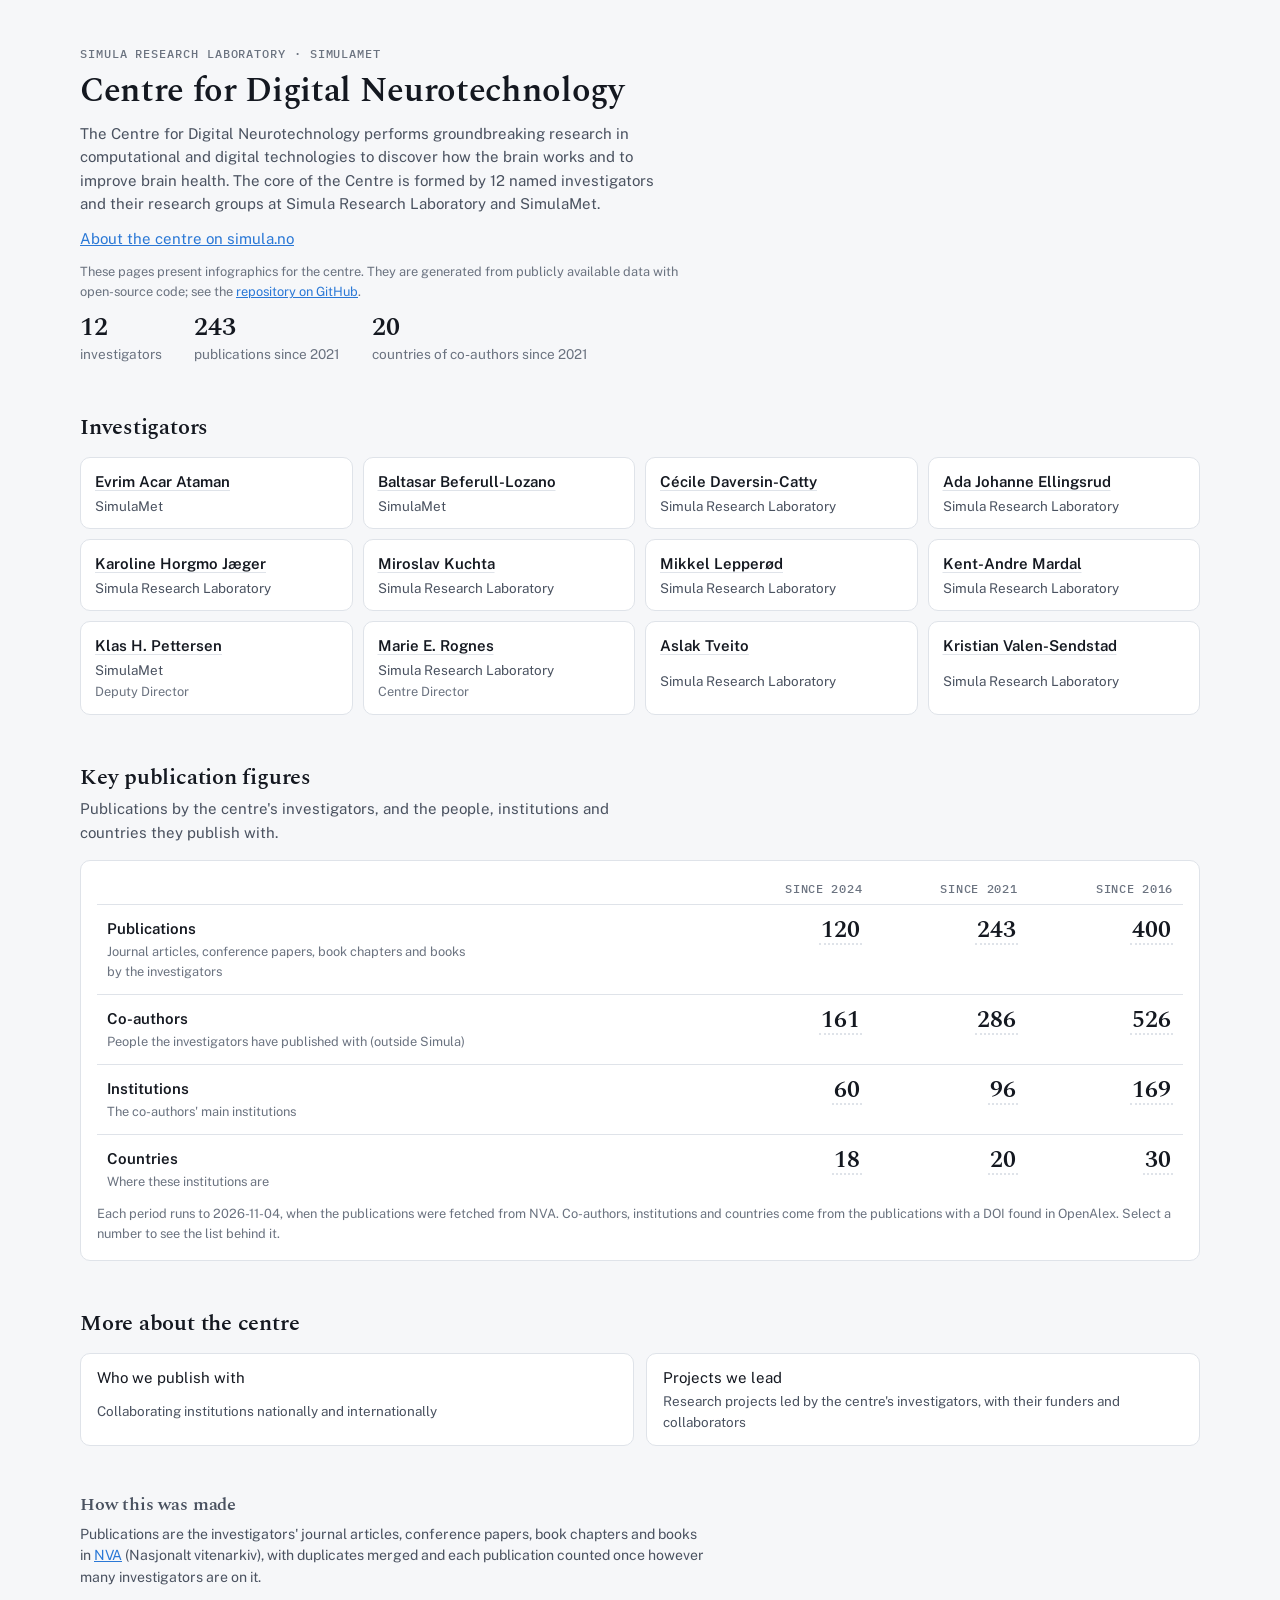
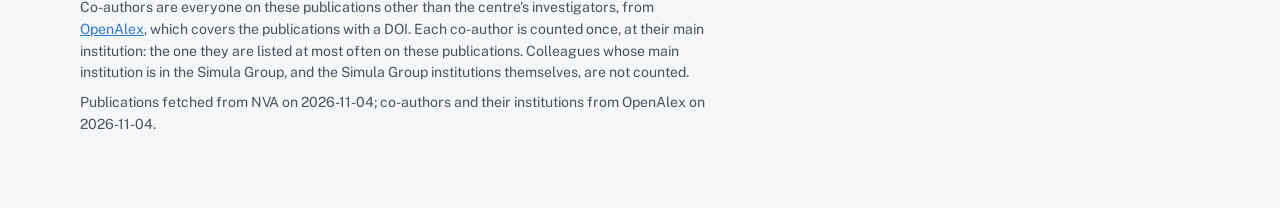
==== site/index.html @ 150c1c83 "Projects: call the ERC funder group "European Research Council" Co-Authored-By: Claude Opus 5.5 <nor" ====
<!doctype html>
<html lang="en">
<head>
<meta charset="utf-8">
<meta name="viewport" content="width=device-width, initial-scale=1">
<title>Centre for Digital Neurotechnology</title>
<link rel="icon" href="data:,">
<link rel="stylesheet" href="assets/fonts.css">
<style>
/* Layout: one reading column; key figures as a table across three periods, investigators, then the project timeline. Same language as the centre's other pages. */
:root {
  --bg: #f6f7f9;
  --surface: #ffffff;
  --ink: #141820;
  --ink-2: #4a5260;
  --muted: #6b7380;
  --line: #dfe3e9;
  --land: #e8ecf1;
  --land-edge: #d3d9e1;
  --soft: #f0f3f7;
  /* partner groups on the map */
  --uni: #2a78d6;
  --hosp: #eb6834;
  --other: #1baf7a;
  /* funders on the project timeline */
  --f-rcn: #00b0b8; /* the teal-green of the EMIx logo */
  --f-eu: #003399; /* EU flag blue */
  --f-found: #e87ba4;
  --f-other: #9aa3ae;
  --today: #141820;
  --font-display: "Spectral", Georgia, "Times New Roman", serif;
  --font-body: "Public Sans", system-ui, -apple-system, "Segoe UI", sans-serif;
  --font-data: "IBM Plex Mono", ui-monospace, "SF Mono", Menlo, monospace;
}
@media (prefers-color-scheme: dark) {
  :root:not([data-theme="light"]) {
    --bg: #0f1215; --surface: #171b20; --ink: #eef1f4; --ink-2: #c2c8d0; --muted: #949dab;
    --line: #2a3038; --land: #232a32; --land-edge: #313a45; --soft: #1e2329;
    --uni: #3987e5; --hosp: #d95926; --other: #199e70;
    --f-rcn: #2ec4ca; --f-eu: #3b6fe0; --f-found: #d55181; --f-other: #6b7482; --today: #eef1f4;
    color-scheme: dark;
  }
}
:root[data-theme="dark"] {
  --bg: #0f1215; --surface: #171b20; --ink: #eef1f4; --ink-2: #c2c8d0; --muted: #949dab;
  --line: #2a3038; --land: #232a32; --land-edge: #313a45; --soft: #1e2329;
  --uni: #3987e5; --hosp: #d95926; --other: #199e70;
  --f-rcn: #2ec4ca; --f-eu: #3b6fe0; --f-found: #d55181; --f-other: #6b7482; --today: #eef1f4;
  color-scheme: dark;
}

body { background: var(--bg); color: var(--ink); font: 15px/1.55 var(--font-body); }
.page {
  max-width: 1120px; margin: 0 auto;
  padding-left: max(16px, env(safe-area-inset-left, 0px));
  padding-right: max(16px, env(safe-area-inset-right, 0px));
  padding-block: 40px 64px;
  display: grid; gap: 48px;
  grid-template-columns: minmax(0, 1fr);
}
h1, h2, h3 { font-family: var(--font-display); font-weight: 600; text-wrap: balance; margin: 0; letter-spacing: -0.01em; }
h1 { font-size: 2.1rem; line-height: 1.15; }
h2 { font-size: 1.4rem; line-height: 1.25; }
h3 { font-size: 1.05rem; line-height: 1.3; }
p { margin: 0; }
a { color: var(--uni); }
a:focus-visible, button:focus-visible, [tabindex]:focus-visible { outline: 2px solid var(--uni); outline-offset: 2px; }
.eyebrow { font: 500 0.72rem/1 var(--font-data); text-transform: uppercase; letter-spacing: 0.08em; color: var(--muted); }
.lede { max-width: 65ch; color: var(--ink-2); }
header .note { max-width: 76ch; }
header { display: grid; gap: 12px; }
.draft { justify-self: start; font-size: 0.82rem; color: var(--ink-2); border: 1px dashed var(--line); border-radius: 6px; padding: 6px 10px; background: var(--surface); }

.controls { display: flex; flex-wrap: wrap; align-items: center; gap: 8px 12px; font-size: 0.84rem; color: var(--ink-2); }
.seg { display: inline-flex; border: 1px solid var(--line); border-radius: 6px; overflow: hidden; background: var(--surface); }
.seg button { font: 500 0.8rem var(--font-body); background: none; border: 0; padding: 5px 11px; color: var(--ink-2); cursor: pointer; }
.seg button + button { border-left: 1px solid var(--line); }
.seg button[aria-pressed="true"] { background: var(--soft); color: var(--ink); }

.facts { display: flex; flex-wrap: wrap; gap: 8px 32px; }
.fact { display: grid; gap: 2px; }
.fact b { font: 600 1.6rem/1.1 var(--font-display); }
.fact span { font-size: 0.85rem; color: var(--muted); }

section { display: grid; gap: 16px; grid-template-columns: minmax(0, 1fr); }
[hidden] { display: none !important; }
.section-head { display: grid; gap: 6px; }
.section-head p { max-width: 65ch; color: var(--ink-2); }
.card { background: var(--surface); border: 1px solid var(--line); border-radius: 10px; }
.legend { display: flex; flex-wrap: wrap; gap: 6px 18px; font-size: 0.82rem; color: var(--ink-2); }
.legend span { display: inline-flex; align-items: center; gap: 6px; }
.dot { width: 10px; height: 10px; border-radius: 50%; display: inline-block; }
.sq { width: 12px; height: 10px; border-radius: 2px; display: inline-block; }

.card { background: var(--surface); border: 1px solid var(--line); border-radius: 10px; }
.legend { display: flex; flex-wrap: wrap; gap: 6px 18px; font-size: 0.82rem; color: var(--ink-2); }
.legend span { display: inline-flex; align-items: center; gap: 6px; }
.sq { width: 12px; height: 10px; border-radius: 2px; display: inline-block; }
.map-top { display: flex; flex-wrap: wrap; justify-content: space-between; gap: 8px; align-items: center; }

/* Key figures */
.figures-card { padding: 8px 16px 16px; }
.figures-wrap { overflow-x: auto; }
table.figures { border-collapse: collapse; width: 100%; min-width: 520px; }
.figures th { text-align: right; font: 500 0.75rem var(--font-data); text-transform: uppercase; letter-spacing: 0.06em; color: var(--muted); padding: 12px 10px 8px; border-bottom: 1px solid var(--line); }
.figures th:first-child { text-align: left; }
.figures td { padding: 12px 10px; border-bottom: 1px solid var(--line); vertical-align: top; }
.figures tr:last-child td { border-bottom: 0; }
.figures td.n { text-align: right; font: 600 1.5rem/1.1 var(--font-display); font-variant-numeric: tabular-nums; }
.figures .what { font-weight: 600; }
.figures .how { font-size: 0.8rem; color: var(--muted); margin-top: 2px; max-width: 46ch; }
.note { font-size: 0.8rem; color: var(--muted); }
.figures td.n button { font: inherit; color: inherit; background: none; border: 0; border-bottom: 2px dotted var(--line); padding: 0 2px; cursor: pointer; }
.figures td.n button:hover, .figures td.n button[aria-pressed="true"] { border-bottom-color: var(--ink); }
.fig-panel { border-top: 1px solid var(--line); margin-top: 8px; padding-top: 14px; display: grid; gap: 12px; }
.fig-head { display: flex; justify-content: space-between; gap: 12px; align-items: start; }
.fig-head .sub { color: var(--muted); font-size: 0.85rem; margin-top: 4px; }
.close { font: 500 0.8rem var(--font-body); color: var(--ink-2); background: none; border: 1px solid var(--line); border-radius: 6px; padding: 4px 10px; cursor: pointer; }
.search { font: 0.88rem var(--font-body); color: var(--ink); background: var(--bg); border: 1px solid var(--line); border-radius: 6px; padding: 6px 10px; max-width: 320px; width: 100%; }
.papers { display: grid; gap: 10px; margin: 0; padding: 0; list-style: none; }
.papers li { display: grid; grid-template-columns: 44px minmax(0, 1fr); gap: 10px; font-size: 0.88rem; }
.papers .yr { font: 500 0.8rem/1.6 var(--font-data); color: var(--muted); font-variant-numeric: tabular-nums; }
.papers .t { overflow-wrap: anywhere; }
.papers .meta { color: var(--muted); font-size: 0.8rem; }
.papers .meta strong { color: var(--ink-2); font-weight: 600; }
.papers .venue { font-style: italic; color: var(--ink-2); font-size: 0.82rem; }
.entries { display: grid; gap: 2px; max-height: 640px; overflow-y: auto; }
.entries details { border-bottom: 1px solid var(--line); padding: 6px 2px; }
.entries summary { cursor: pointer; display: flex; justify-content: space-between; gap: 12px; font-size: 0.9rem; }
.entries summary .meta { color: var(--muted); font-size: 0.8rem; }
.entries summary .n { font: 500 0.8rem var(--font-data); color: var(--ink-2); white-space: nowrap; }
.entries details > div { padding: 10px 0 6px 14px; display: grid; gap: 10px; }
.entries details > div > .meta { font-size: 0.82rem; color: var(--ink-2); }

/* Investigators */
.people { list-style: none; margin: 0; padding: 0; display: grid; grid-template-columns: repeat(auto-fill, minmax(min(100%, 240px), 1fr)); gap: 10px; }
.people li { padding: 12px 14px; display: grid; gap: 2px; }
.people .name { font-weight: 600; }
.people .name a { color: var(--ink); text-decoration-color: var(--line); text-underline-offset: 3px; }
.people .name a:hover { text-decoration-color: var(--ink); }
.people .aff { font-size: 0.84rem; color: var(--ink-2); }
.people .role { font-size: 0.8rem; color: var(--muted); }

.links { display: flex; flex-wrap: wrap; gap: 12px; }
.links a { display: grid; gap: 2px; padding: 12px 16px; text-decoration: none; color: var(--ink); min-width: 0; flex: 1 1 260px; }
.links a span { font-size: 0.84rem; color: var(--ink-2); }
.links a:hover { border-color: var(--ink-2); }

/* Projects */
.timeline-card { padding: 16px; display: grid; gap: 12px; }
.timeline-wrap { overflow-x: auto; }
#timeline { display: block; width: 100%; min-width: 640px; height: auto; }
#timeline .axis text { font: 400 11px var(--font-data); fill: var(--muted); }
#timeline .grid line { stroke: var(--line); }
#timeline .label { font: 500 12.5px var(--font-body); fill: var(--ink); }
#timeline .who { font: 400 11.5px var(--font-body); fill: var(--muted); }
#timeline .bar { cursor: pointer; }
#timeline .bar rect { rx: 4; }
#timeline .bar:hover rect, #timeline .bar.on rect { stroke: var(--ink); stroke-width: 1.5; }
#timeline .today line { stroke: var(--today); stroke-dasharray: 3 3; }
#timeline .today text { font: 500 11px var(--font-data); fill: var(--ink); }
.undated { display: flex; flex-wrap: wrap; gap: 8px; align-items: center; font-size: 0.86rem; color: var(--ink-2); }
.chip { font: 500 0.82rem var(--font-body); border: 1px solid var(--line); border-radius: 999px; padding: 3px 10px; background: var(--surface); color: var(--ink); cursor: pointer; display: inline-flex; gap: 6px; align-items: center; }
.details { border-top: 1px solid var(--line); padding-top: 12px; display: grid; gap: 8px; font-size: 0.9rem; }
.details dl { display: grid; grid-template-columns: max-content minmax(0, 1fr); gap: 4px 14px; margin: 0; }
.details dt { color: var(--muted); font-size: 0.82rem; }
.details dd { margin: 0; overflow-wrap: anywhere; }
.pill { font: 500 0.72rem var(--font-data); text-transform: uppercase; letter-spacing: 0.05em; border: 1px solid var(--line); border-radius: 999px; padding: 1px 8px; color: var(--ink-2); }

.method { font-size: 0.88rem; color: var(--ink-2); display: grid; gap: 8px; max-width: 70ch; }
.method h2 { font-size: 1.1rem; }
.method { font-size: 0.88rem; color: var(--ink-2); display: grid; gap: 8px; max-width: 70ch; }
.method h2 { font-size: 1.1rem; }
@media (prefers-reduced-motion: reduce) { * { transition: none !important; } }
</style>
</head>
<body>

<div class="page">
  <header>
    <div class="eyebrow">Simula Research Laboratory · SimulaMet</div>
    <h1>Centre for Digital Neurotechnology</h1>
    <p class="lede" id="lede"></p>
    <p class="lede"><a href="https://www.simula.no/research/research-centres/centre-digital-neurotechnology">About the centre on simula.no</a></p>
    <p class="note">These pages present infographics for the centre. They are generated from publicly available data with open-source code; see the <a href="https://github.com/simulaneurotech/simulaneurotech.github.io">repository on GitHub</a>.</p>
    <div class="facts" id="facts"></div>
  </header>

  <section>
    <div class="section-head">
      <h2>Investigators</h2>
    </div>
    <ul class="people" id="people"></ul>
  </section>

  <section>
    <div class="section-head">
      <h2>Key publication figures</h2>
      <p>Publications by the centre's investigators, and the people, institutions and countries they publish with.</p>
    </div>
    <div class="card figures-card">
      <div class="figures-wrap"><table class="figures" id="figures"></table></div>
      <p class="note" id="figures-note"></p>
      <div class="fig-panel" id="figure-details" hidden aria-live="polite"></div>
    </div>
  </section>

  <section id="projects-section">
    <div class="section-head">
      <h2>Projects</h2>
      <p>Research projects with the centre's investigators that started in 2016 or later, coloured by main funder. Select a project for details.</p>
      <p class="note" id="rcn-summary"></p>
    </div>
    <div class="card timeline-card">
      <div class="map-top">
        <div class="legend" id="funder-legend"></div>
        <div class="seg" role="group" aria-label="Which projects" id="project-view"></div>
      </div>
      <div class="timeline-wrap"><svg id="timeline" role="img" aria-label="Project timeline"></svg></div>
      <div class="undated" id="undated"></div>
      <div class="details" id="details" hidden></div>
    </div>
  </section>

  <section id="links-section">
    <div class="section-head"><h2>More about the centre</h2></div>
    <div class="links">
      <a class="card" href="coauthorship.html">Who publishes with whom<span>How the investigators publish together, and the co-authors who link them</span></a>
      <a class="card" href="collaborators.html">Who we publish with<span>Collaborating institutions nationally and internationally</span></a>
      <a class="card" href="projects.html">Projects we lead<span>Research projects led by the centre's investigators, with their funders and collaborators</span></a>
    </div>
  </section>

  <section class="method">
    <h2>How this was made</h2>
    <p>Publications are the investigators' journal articles, conference papers, book chapters and books in <a href="https://nva.sikt.no/" target="_blank" rel="noopener">NVA</a> (Nasjonalt vitenarkiv), with duplicates merged and each publication counted once however many investigators are on it.</p>
    <p>Co-authors are everyone on these publications other than the centre's investigators, from <a href="https://openalex.org" target="_blank" rel="noopener">OpenAlex</a>, which covers the publications with a DOI. Each co-author is counted once, at their main institution: the one they are listed at most often on these publications. Colleagues whose main institution is in the Simula Group, and the Simula Group institutions themselves, are not counted.</p>
    <p id="projects-method">Projects come from Simula's project pages and the NVA project register, selected and checked by hand; Research Council funding comes from its project bank.</p>
    <p id="generated"></p>
  </section>
</div>

<script src="assets/d3.min.js"></script>
<script>
const DATA = {"generated": "2026-11-04", "fetched": {"nva_publications": "2026-11-04", "coauthor_details": "2026-11-04", "nva_projects": "2026-10-30", "openalex": "2026-11-04", "prosjektbanken": "2026-11-02", "simula_projects": "2026-10-30"}, "investigators": [{"name": "Evrim Acar Ataman", "affiliation": "SimulaMet", "page": "https://www.simula.no/people/evrim", "role": ""}, {"name": "Baltasar Beferull-Lozano", "affiliation": "SimulaMet", "page": "https://www.simula.no/people/baltasar", "role": ""}, {"name": "Cécile Daversin-Catty", "affiliation": "Simula Research Laboratory", "page": "https://www.simula.no/people/cecile", "role": ""}, {"name": "Ada Johanne Ellingsrud", "affiliation": "Simula Research Laboratory", "page": "https://www.simula.no/people/ada", "role": ""}, {"name": "Karoline Horgmo Jæger", "affiliation": "Simula Research Laboratory", "page": "https://www.simula.no/people/karolihj", "role": ""}, {"name": "Miroslav Kuchta", "affiliation": "Simula Research Laboratory", "page": "https://www.simula.no/people/miroslav", "role": ""}, {"name": "Mikkel Lepperød", "affiliation": "Simula Research Laboratory", "page": "https://www.simula.no/people/mikkel", "role": ""}, {"name": "Kent-Andre Mardal", "affiliation": "Simula Research Laboratory", "page": "https://www.simula.no/people/kent-and", "role": ""}, {"name": "Klas H. Pettersen", "affiliation": "SimulaMet", "page": "https://www.simula.no/people/klas", "role": "Deputy Director"}, {"name": "Marie E. Rognes", "affiliation": "Simula Research Laboratory", "page": "https://www.simula.no/people/meg", "role": "Centre Director"}, {"name": "Aslak Tveito", "affiliation": "Simula Research Laboratory", "page": "https://www.simula.no/people/aslak", "role": ""}, {"name": "Kristian Valen-Sendstad", "affiliation": "Simula Research Laboratory", "page": "https://www.simula.no/people/kvs", "role": ""}], "publications": {"1315205": {"year": 2016, "title": "Poro-elastic modeling of Syringomyelia – a systematic study of the effects of pia mater, central canal, median fissure, white and gray matter on pressure wave propagation and fluid movement within the cervical spinal cord", "url": "https://doi.org/10.1080/10255842.2015.1058927", "venue": "Computer Methods in Biomechanics and Biomedical Engineering", "investigators": ["Kent-Andre Mardal"], "authors": [["Karen-Helene Støverud", false], ["Martin Sandve Alnæs", false], ["Hans Petter Langtangen", false], ["Victor Haughton", false], ["Kent-Andre Mardal", true]]}, "1315208": {"year": 2016, "title": "Transitional flow in intracranial aneurysms - A space and time refinement study below the Kolmogorov scales using Lattice Boltzmann Method", "url": "https://doi.org/10.1016/j.compfluid.2015.12.011", "venue": "Computers & Fluids", "investigators": ["Kent-Andre Mardal"], "authors": [["Kartik Jain", false], ["Sabine Roller", false], ["Kent-Andre Mardal", true]]}, "1367550": {"year": 2016, "title": "Adjoint multi-start-based estimation of cardiac hyperelastic material parameters using shear data", "url": "https://doi.org/10.1007/s10237-016-0780-7", "venue": "Biomechanics and Modeling in Mechanobiology", "investigators": ["Marie E. Rognes"], "authors": [["Gabriel Balaban", false], ["Martin Sandve Alnæs", false], ["Joakim Sundnes", false], ["Marie Elisabeth Rognes", true]]}, "1368841": {"year": 2016, "title": "Computing rates of Markov models of voltage-gated ion channels by inverting partial differential equations governing the probability density functions of the conducting and non-conducting states", "url": "https://doi.org/10.1016/j.mbs.2016.04.011", "venue": "Mathematical Biosciences", "investigators": ["Aslak Tveito"], "authors": [["Aslak Tveito", true], ["Glenn Terje Lines", false], ["Andrew Edwards", false], ["Andrew McCulloch", false]]}, "1385470": {"year": 2016, "title": "Preconditioners for saddle point systems with trace constraints coupling 2D and 1D domains", "url": "https://doi.org/10.1137/15M1052822", "venue": "SIAM Journal on Scientific Computing", "investigators": ["Miroslav Kuchta", "Kent-Andre Mardal"], "authors": [["Miroslav Kuchta", true], ["Magne Nordaas", false], ["Joris C. G. Verschaeve", false], ["Mikael Mortensen", false], ["Kent-Andre Mardal", true]]}, "1388482": {"year": 2016, "title": "The association between the pulse pressure gradient at the cranio-cervical junction derived from phase-contrast magnetic resonance imaging and invasively measured pulsatile intracranial pressure in symptomatic patients with Chiari malformation type 1", "url": "https://doi.org/10.1007/s00701-016-2979-x", "venue": "Acta Neurochirurgica", "investigators": ["Kent-Andre Mardal"], "authors": [["Radek Fric", false], ["Erika Kristina Lindstrøm", false], ["Geir Ringstad", false], ["Kent-Andre Mardal", true], ["Per Kristian Eide", false]]}, "1388489": {"year": 2017, "title": "Parameter-robust discretization and preconditioning of Biot's consolidation model", "url": "https://doi.org/10.1137/15M1029473", "venue": "SIAM Journal on Scientific Computing", "investigators": ["Kent-Andre Mardal"], "authors": [["Jeonghun Lee", false], ["Kent-Andre Mardal", true], ["Ragnar Winther", false]]}, "1388764": {"year": 2016, "title": "Cerebrospinal fluid flow in adults", "url": "https://nva.sikt.no/registration/0198cc78deb4-ecd47132-6bf6-4958-afa4-a60db4e15545", "venue": "In: Handbook of clinical neurology\nNeuroimaging, part I (Handbook of Clinical Neurology)", "investigators": ["Kent-Andre Mardal"], "authors": [["William G. Bradley", false], ["Victor Haughton", false], ["Kent-Andre Mardal", true]]}, "1388765": {"year": 2016, "title": "Transitional hemodynamics in intracranial aneurysms - Comparative velocity investigations with high resolution Lattice Boltzmann simulations, normal resolution ANSYS simulations and MR imaging", "url": "https://doi.org/10.1118/1.4964793", "venue": "Medical Physics", "investigators": ["Kent-Andre Mardal"], "authors": [["Kartik Jain", false], ["Jingfeng Jiang", false], ["Charles M Strother", false], ["Kent-Andre Mardal", true]]}, "1390213": {"year": 2016, "title": "Robust preconditioners for PDE-constrained optimization with limited observations", "url": "https://doi.org/10.1007/s10543-016-0635-8", "venue": "BIT Numerical Mathematics", "investigators": ["Kent-Andre Mardal"], "authors": [["Kent-Andre Mardal", true], ["Bjørn Fredrik Nielsen", false], ["Magne Nordaas", false]]}, "1403803": {"year": 2016, "title": "Computational investigation of cerebrospinal fluid dynamics in the posterior cranial fossa and cervical subarachnoid space in patients with Chiari I malformation", "url": "https://doi.org/10.1371/journal.pone.0162938", "venue": "PLOS ONE", "investigators": ["Kent-Andre Mardal"], "authors": [["Karen-Helene Støverud", false], ["Hans Petter Langtangen", false], ["Geir Ringstad", false], ["Per Kristian Eide", false], ["Kent-Andre Mardal", true]]}, "1405558": {"year": 2016, "title": "Singular spectrum-based matrix completion for time series recovery and prediction", "url": "https://doi.org/10.1186/s13634-016-0360-0", "venue": "EURASIP Journal on Advances in Signal Processing", "investigators": ["Baltasar Beferull-Lozano"], "authors": [["Grigoris Tsagkatakis", false], ["Baltasar Beferull-Lozano", true], ["Panagiotis Tsakalides", false]]}, "1414880": {"year": 2016, "title": "Deletion of aquaporin-4 curtails extracellular glutamate elevation in cortical spreading depression in awake mice", "url": "https://doi.org/10.1093/cercor/bhw359", "venue": "Cerebral Cortex", "investigators": ["Klas H. Pettersen"], "authors": [["Rune Enger", false], ["Didrik Bakke Dukefoss", false], ["Wannan Tang", false], ["Klas Pettersen", true], ["Daniel Marelius Bjørnstad", false], ["Paul Johannes Helm", false], ["Vidar Jensen", false], ["Rolf Sprengel", false], ["Koen Gerard Alois Vervaeke", false], ["Ole Petter Ottersen", false], ["Erlend Arnulf Nagelhus", false]]}, "1424754": {"year": 2016, "title": "Adaptive consensus-based distributed detection in WSN with unreliable links", "url": "https://doi.org/10.1109/ICASSP.2016.7472516", "venue": "Proceedings of the IEEE International Conference on Acoustics, Speech and Signal Processing", "investigators": ["Baltasar Beferull-Lozano"], "authors": [["Daniel Alonso", false], ["Baltasar Beferull-Lozano", true]]}, "1431203": {"year": 2016, "title": "Effect of Ionic Diffusion on Extracellular Potentials in Neural Tissue", "url": "https://doi.org/10.1371/journal.pcbi.1005193", "venue": "PLoS Computational Biology", "investigators": ["Klas H. Pettersen"], "authors": [["Geir Halnes", false], ["Tuomo Mäki-Marttunen", false], ["Daniel Keller", false], ["Klas Pettersen", true], ["Ole Andreas Andreassen", false], ["Gaute Einevoll", false]]}, "1433123": {"year": 2017, "title": "Direct numerical simulation of transitional hydrodynamcis of the cerebrospinal fluid in Chiari I malformation: The role of cranio-vertebral junction", "url": "https://doi.org/10.1002/cnm.2853", "venue": "International Journal for Numerical Methods in Biomedical Engineering", "investigators": ["Kent-Andre Mardal"], "authors": [["Kartik Jain", false], ["Geir Ringstad", false], ["Per Kristian Eide", false], ["Kent-Andre Mardal", true]]}, "1447416": {"year": 2017, "title": "Removal of perineuronal nets unlocks juvenile plasticity through network mechanisms of decreased inhibition and increased gamma Activity", "url": "https://doi.org/10.1523/JNEUROSCI.2504-16.2016", "venue": "Journal of Neuroscience", "investigators": ["Mikkel Lepperød"], "authors": [["Kristian Kinden Lensjø", false], ["Mikkel Elle Lepperød", true], ["Gunnar Dick", false], ["Torkel Hafting", false], ["Marianne Fyhn", false]]}, "1454746": {"year": 2016, "title": "Adaptive Consensus-Based Distributed Kalman Filter for WSNs with Random Link Failures", "url": "https://doi.org/10.1109/DCOSS.2016.38", "venue": "In: 2016 IEEE International Conference on Distributed Computing in Sensor Systems", "investigators": ["Baltasar Beferull-Lozano"], "authors": [["Daniel Alonso", false], ["Baltasar Beferull-Lozano", true]]}, "1459960": {"year": 2017, "title": "A numerical investigation of intrathecal isobaric drug dispersion within the cervical subarachnoid space", "url": "https://doi.org/10.1371/journal.pone.0173680", "venue": "PLOS ONE", "investigators": ["Miroslav Kuchta", "Kent-Andre Mardal"], "authors": [["Per Thomas Haga", false], ["Giulia Pizzichelli", false], ["Mikael Mortensen", false], ["Miroslav Kuchta", true], ["Soroush Heidari Pahlavian", false], ["Edoardo Sinibaldi", false], ["Bryn A. Martin", false], ["Kent-Andre Mardal", true]]}, "1479389": {"year": 2017, "title": "Robustness of common hemodynamic indicators with respect to numerical resolution in 38 middle cerebral artery aneurysms", "url": "https://doi.org/10.1371/journal.pone.0177566", "venue": "PLOS ONE", "investigators": ["Kent-Andre Mardal"], "authors": [["Øyvind Evju", false], ["Jose M. Pozo", false], ["Alejandro F. Frangi", false], ["Kent-Andre Mardal", true]]}, "1479398": {"year": 2017, "title": "Weakly Imposed Symmetry and Robust Preconditioners for Biot’s Consolidation Model", "url": "https://doi.org/10.1515/cmam-2017-0016", "venue": "Computational Methods in Applied Mathematics", "investigators": ["Kent-Andre Mardal"], "authors": [["Trygve Bærland", false], ["Jeonghun J. Lee", false], ["Kent-Andre Mardal", true], ["Ragnar Winther", false]]}, "1492283": {"year": 2017, "title": "Focal local field potential signature of the single-axon monosynaptic thalamocortical connection", "url": "https://doi.org/10.1523/JNEUROSCI.2715-16.2017", "venue": "Journal of Neuroscience", "investigators": ["Klas H. Pettersen"], "authors": [["Espen Hagen", false], ["Janne- Christine Fossum", false], ["Klas Pettersen", true], ["Jose-Manuel Alonso", false], ["Harvey A. Swadlow", false], ["Gaute Einevoll", false]]}, "1492395": {"year": 2017, "title": "Temporal processing in the visual cortex of the awake and anesthetized rat", "url": "https://doi.org/10.1523/ENEURO.0059-17.2017", "venue": "eNeuro", "investigators": ["Mikkel Lepperød"], "authors": [["Ida E. J. Aasebø", false], ["Mikkel Elle Lepperød", true], ["Maria Stavrinou", false], ["Sandra Nøkkevangen", false], ["Gaute Einevoll", false], ["Torkel Hafting", false], ["Marianne Fyhn", false]]}, "1494049": {"year": 2017, "title": "Ion diffusion may introduce spurious current sources in current-source density (CSD) analysis", "url": "https://doi.org/10.1152/jn.00976.2016", "venue": "Journal of Neurophysiology", "investigators": ["Klas H. Pettersen"], "authors": [["Geir Halnes", false], ["Tuomo Mäki-Marttunen", false], ["Klas Pettersen", true], ["Ole Andreas Andreassen", false], ["Gaute Einevoll", false]]}, "1494742": {"year": 2017, "title": "Non-parametric spectrum cartography using adaptive radial basis  functions", "url": "https://doi.org/10.1109/ICASSP.2017.7952827", "venue": "In: 2017 IEEE International Conference on Acoustics, Speech and Signal Processing (ICASSP) (Proceedings of the IEEE International Conference on Acoustics, Speech and Signal Processing)", "investigators": ["Baltasar Beferull-Lozano"], "authors": [["Mohamed Hamid", false], ["Baltasar Beferull-Lozano", true]]}, "1499040": {"year": 2017, "title": "An evaluation of the accuracy of classical models for computing the membrane potential and extracellular potential for neurons", "url": "https://doi.org/10.3389/fncom.2017.00027", "venue": "Frontiers in Computational Neuroscience", "investigators": ["Karoline Horgmo Jæger", "Aslak Tveito"], "authors": [["Aslak Tveito", true], ["Karoline Horgmo Jæger", true], ["Glenn Terje Lines", false], ["Lukasz Paszkowski", false], ["Joakim Sundnes", false], ["Andrew Edwards", false], ["Tuomo Mäki-Marttunen", false], ["Geir Halnes", false], ["Gaute Einevoll", false]]}, "1503524": {"year": 2017, "title": "A cell-based framework for numerical modeling of electrical conduction in cardiac tissue", "url": "https://doi.org/10.3389/fphy.2017.00048", "venue": "Frontiers in Physics", "investigators": ["Karoline Horgmo Jæger", "Miroslav Kuchta", "Kent-Andre Mardal", "Marie E. Rognes", "Aslak Tveito"], "authors": [["Aslak Tveito", true], ["Karoline Horgmo Jæger", true], ["Miroslav Kuchta", true], ["Kent-Andre Mardal", true], ["Marie Elisabeth Rognes", true]]}, "1503525": {"year": 2017, "title": "Interstitial solute transport in 3D reconstructed neuropil occurs by diffusion rather than bulk flow", "url": "https://doi.org/10.1073/pnas.1706942114", "venue": "Proceedings of the National Academy of Sciences of the United States of America (PNAS)", "investigators": ["Kent-Andre Mardal", "Klas H. Pettersen"], "authors": [["Karl Erik Holter", false], ["Benjamin Dam Kehlet", false], ["Anna Devor", false], ["Terrence J. Sejnowski", false], ["Anders M. Dale", false], ["Stig William Omholt", false], ["Ole Petter Ottersen", false], ["Erlend Arnulf Nagelhus", false], ["Kent-Andre Mardal", true], ["Klas Pettersen", true]]}, "1505214": {"year": 2017, "title": "Numerical study of intrathecal drug delivery to a permeable spinal cord: effect of catheter position and angle", "url": "https://doi.org/10.1080/10255842.2017.1393805", "venue": "Computer Methods in Biomechanics and Biomedical Engineering", "investigators": ["Kent-Andre Mardal", "Marie E. Rognes"], "authors": [["Giulia Pizzichelli", false], ["Benjamin Dam Kehlet", false], ["Øyvind Evju", false], ["Bryn A. Martin", false], ["Marie Elisabeth Rognes", true], ["Kent-Andre Mardal", true], ["Edoardo Sinibaldi", false]]}, "1521885": {"year": 2017, "title": "Non-invasive assessment of pulsatile intracranial pressure with phase-contrast magnetic resonance imaging", "url": "https://doi.org/10.1371/journal.pone.0188896", "venue": "PLOS ONE", "investigators": ["Kent-Andre Mardal"], "authors": [["Geir Ringstad", false], ["Erika Kristina Lindstrøm", false], ["Svein Are Sirirud Vatnehol", false], ["Kent-Andre Mardal", true], ["Kyrre Eeg Emblem", false], ["Per Kristian Eide", false]]}, "1524811": {"year": 2017, "title": "Topology Design to Increase Network Lifetime in WSN for Graph Filtering in Consensus Processes", "url": "https://doi.org/10.23919/EUSIPCO.2017.8081227", "venue": "In: 2017 25th European Signal Processing Conference (EUSIPCO) (European Signal Processing Conference)", "investigators": ["Baltasar Beferull-Lozano"], "authors": [["Leila Ben Saad", false], ["Thilina Nuwan Weerasinghe", false], ["Baltasar Beferull-Lozano", true]]}, "1525047": {"year": 2017, "title": "Consensus-Based Distributed State Estimation of Biofilm in Reverse Osmosis Membranes by WSNs", "url": "https://doi.org/10.1201/b21948-2", "venue": "In: Proceedings of the 3rd International Workshop on Cyber-Physical Systems for Smart Water Networks", "investigators": ["Baltasar Beferull-Lozano"], "authors": [["Daniel Alonso", false], ["César Asensio-Marco", false], ["Baltasar Beferull-Lozano", true]]}, "1528984": {"year": 2017, "title": "High-resolution data assimilation of cardiac mechanics applied to a dyssynchronous ventricle", "url": "https://doi.org/10.1002/cnm.2863", "venue": "International Journal for Numerical Methods in Biomedical Engineering", "investigators": ["Marie E. Rognes"], "authors": [["Gabriel Balaban", false], ["Henrik Nicolay Finsberg", false], ["Hans Henrik Odland", false], ["Marie Elisabeth Rognes", true], ["Stian Balnagown Ross", false], ["Joakim Sundnes", false], ["Samuel Thomas Wall", false]]}, "1538202": {"year": 2017, "title": "Spectrum cartography using adaptive radial basis functions: Experimental validation", "url": "https://doi.org/10.1109/SPAWC.2017.8227752", "venue": "In: 18th IEEE International Workshop on Signal Processing Advances in Wireless Communications (SPAWC 2017)", "investigators": ["Baltasar Beferull-Lozano"], "authors": [["Henning Idsøe", false], ["Mohamed Hamid", false], ["Thomas Jordbru", false], ["Linga Reddy Cenkeramaddi", false], ["Baltasar Beferull-Lozano", true]]}, "1539744": {"year": 2017, "title": "Radio measurements on a customized software defined radio module: A case study of energy detection spectrum sensing", "url": "https://doi.org/10.1109/I2MTC.2017.7969681", "venue": "In: 2017 IEEE International Instrumentation and Measurement Technology Conference", "investigators": ["Baltasar Beferull-Lozano"], "authors": [["Thomas Jordbru", false], ["Henning Idsøe", false], ["Linga Reddy Cenkeramaddi", false], ["Baltasar Beferull-Lozano", true], ["Mohamed Hamid", false]]}, "1540041": {"year": 2017, "title": "Topology design to reduce energy consumption of distributed graph filtering in WSN", "url": "https://doi.org/10.1109/GlobalSIP.2017.8309031", "venue": "In: 5th IEEE Global Conference on Signal and Information Processing (GlobalSIP 2017)", "investigators": ["Baltasar Beferull-Lozano"], "authors": [["Leila Ben Saad", false], ["César Asensio-Marco", false], ["Baltasar Beferull-Lozano", true]]}, "1548624": {"year": 2018, "title": "Comparison of phase-contrast MR and flow simulations for the study of CSF Dynamics in the cervical spine", "url": "https://doi.org/10.1177/1971400918759812", "venue": "The Neuroradiology Journal (NRJ)", "investigators": ["Kent-Andre Mardal"], "authors": [["Erika Kristina Lindstrøm", false], ["Jakob Emil Schreiner", false], ["Geir Ringstad", false], ["Victor Haughton", false], ["Per Kristian Eide", false], ["Kent-Andre Mardal", true]]}, "1554776": {"year": 2018, "title": "Inverse estimation of cardiac activation times via gradient-based optimization", "url": "https://doi.org/10.1002/cnm.2919", "venue": "International Journal for Numerical Methods in Biomedical Engineering", "investigators": ["Marie E. Rognes"], "authors": [["Siri Kallhovd", false], ["Mary Margot Catherine Maleckar", false], ["Marie Elisabeth Rognes", true]]}, "1572730": {"year": 2017, "title": "Graph recursive least squares filter for topology inference in causal data processes", "url": "https://doi.org/10.1109/CAMSAP.2017.8313212", "venue": "In: Computational Advances in Multi-Sensor Adaptive Processing,\nIEEE 7th International Workshop on (CAMSAP)", "investigators": ["Baltasar Beferull-Lozano"], "authors": [["Mahmoud Ramezani-Mayiami", false], ["Baltasar Beferull-Lozano", true]]}, "1572732": {"year": 2017, "title": "Online topology estimation for vector autoregressive processes in data networks", "url": "https://doi.org/10.1109/CAMSAP.2017.8313211", "venue": "In: Computational Advances in Multi-Sensor Adaptive Processing,\nIEEE 7th International Workshop on (CAMSAP)", "investigators": ["Baltasar Beferull-Lozano"], "authors": [["Bakht Zaman", false], ["Luis M. Lopez-Ramos", false], ["Daniel Romero", false], ["Baltasar Beferull-Lozano", true]]}, "1576810": {"year": 2017, "title": "Experimental validation for spectrum cartography using adaptive multi-kernels", "url": "https://doi.org/10.1109/ICSPCS.2017.8270459", "venue": "In: 2017, 11th International Conference on Signal Processing and\nCommunication Systems (ICSPCS)", "investigators": ["Baltasar Beferull-Lozano"], "authors": [["Henning Idsøe", false], ["Mohamed Hamid", false], ["Linga Reddy Cenkeramaddi", false], ["Thomas Jordbru", false], ["Baltasar Beferull-Lozano", true]]}, "1576821": {"year": 2017, "title": "Implementation of a two stage fully-blind self-adapted spectrum sensing algorithm", "url": "https://doi.org/10.1109/ICSPCS.2017.8270477", "venue": "In: 2017, 11th International Conference on Signal Processing and\nCommunication Systems (ICSPCS)", "investigators": ["Baltasar Beferull-Lozano"], "authors": [["Thomas Jordbru", false], ["Mohamed Hamid", false], ["Linga Reddy Cenkeramaddi", false], ["Henning Idsøe", false], ["Baltasar Beferull-Lozano", true]]}, "1591663": {"year": 2018, "title": "Brain-wide glymphatic enhancement and clearance in humans assessed with MRI", "url": "https://doi.org/10.1172/jci.insight.121537", "venue": "Journal of Clinical Investigation", "investigators": ["Kent-Andre Mardal"], "authors": [["Geir Ringstad", false], ["Lars Magnus Valnes", false], ["Anders Dale", false], ["Are Hugo Pripp", false], ["Svein Are Sirirud Vatnehol", false], ["Kyrre Eeg Emblem", false], ["Kent-Andre Mardal", true], ["Per Kristian Eide", false]]}, "1594685": {"year": 2019, "title": "Preconditioning trace coupled 3d-1d systems using fractional Laplacian", "url": "https://doi.org/10.1002/num.22304", "venue": "Numerical Methods for Partial Differential Equations", "investigators": ["Miroslav Kuchta", "Kent-Andre Mardal"], "authors": [["Miroslav Kuchta", true], ["Kent-Andre Mardal", true], ["Mikael Mortensen", false]]}, "1596679": {"year": 2018, "title": "In vivo estimation of elastic heterogeneity in an infarcted human heart", "url": "https://doi.org/10.1007/s10237-018-1028-5", "venue": "Biomechanics and Modeling in Mechanobiology", "investigators": ["Marie E. Rognes"], "authors": [["Gabriel Balaban", false], ["Henrik Nicolay Finsberg", false], ["Simon Wolfgang Funke", false], ["Trine Synnøve Fink Håland", false], ["Einar Hopp", false], ["Joakim Sundnes", false], ["Samuel T Wall", false], ["Marie Elisabeth Rognes", true]]}, "1598799": {"year": 2018, "title": "Experimental directory structure (Exdir): An alternative to HDF5 without introducing a new file format", "url": "https://doi.org/10.3389/fninf.2018.00016", "venue": "Frontiers in Neuroinformatics", "investigators": ["Mikkel Lepperød"], "authors": [["Svenn-Arne Dragly", false], ["Milad Mobarhan", false], ["Mikkel Elle Lepperød", true], ["Simen Tennøe", false], ["Marianne Fyhn", false], ["Torkel Hafting", false], ["Anders Malthe-Sørenssen", false]]}, "1602059": {"year": 2019, "title": "On the singular Neumann problem in linear elasticity", "url": "https://doi.org/10.1002/nla.2212", "venue": "Numerical Linear Algebra with Applications", "investigators": ["Miroslav Kuchta", "Kent-Andre Mardal"], "authors": [["Miroslav Kuchta", true], ["Kent-Andre Mardal", true], ["Mikael Mortensen", false]]}, "1602060": {"year": 2018, "title": "Fluid dynamics in syringomyelia cavities: Effects of heart rate, CSF velocity, CSF velocity waveform and craniovertebral decompression", "url": "https://doi.org/10.1177/1971400918795482", "venue": "The Neuroradiology Journal (NRJ)", "investigators": ["Kent-Andre Mardal", "Marie E. Rognes"], "authors": [["Vegard Vinje", false], ["Justin Brucker", false], ["Marie Elisabeth Rognes", true], ["Kent-Andre Mardal", true], ["Victor Haughton", false]]}, "1607782": {"year": 2019, "title": "Variational data assimilation for transient blood flow simulations - Cerebral aneurysms as an illustrative example", "url": "https://doi.org/10.1002/cnm.3152", "venue": "International Journal for Numerical Methods in Biomedical Engineering", "investigators": ["Kent-Andre Mardal"], "authors": [["Simon Wolfgang Funke", false], ["Magne Nordaas", false], ["Øyvind Evju", false], ["Martin Alnæs", false], ["Kent-Andre Mardal", true]]}, "1607786": {"year": 2018, "title": "Cerebrospinal fluid volumetric net flow rate and direction in idiopathic normal pressure hydrocephalus", "url": "https://doi.org/10.1016/j.nicl.2018.09.006", "venue": "NeuroImage: Clinical", "investigators": ["Kent-Andre Mardal"], "authors": [["Erika Kristina Lindstrøm", false], ["Geir Ringstad", false], ["Kent-Andre Mardal", true], ["Per Kristian Eide", false]]}, "1619648": {"year": 2018, "title": "Underlay Device-to-Device Communications on Multiple Channels", "url": "https://doi.org/10.1109/ICASSP.2018.8462424", "venue": "In: 2018 IEEE International Conference on Acoustics, Speech and Signal Processing (ICASSP) (Proceedings of the IEEE International Conference on Acoustics, Speech and Signal Processing)", "investigators": ["Baltasar Beferull-Lozano"], "authors": [["Mohamed Elnourani", false], ["Mohamed Hamid", false], ["Daniel Romero", false], ["Baltasar Beferull-Lozano", true]]}, "1619655": {"year": 2018, "title": "Localization-Free Power Cartography", "url": "https://doi.org/10.1109/ICASSP.2018.8461731", "venue": "In: 2018 IEEE International Conference on Acoustics, Speech and Signal Processing (ICASSP) (Proceedings of the IEEE International Conference on Acoustics, Speech and Signal Processing)", "investigators": ["Baltasar Beferull-Lozano"], "authors": [["Yves Teganya", false], ["Luis M. Lopez-Ramos", false], ["Daniel Romero", false], ["Baltasar Beferull-Lozano", true]]}, "1619658": {"year": 2018, "title": "Fast Distributed Subspace Projection via Graph Filters", "url": "https://doi.org/10.1109/ICASSP.2018.8462110", "venue": "In: 2018 IEEE International Conference on Acoustics, Speech and Signal Processing (ICASSP) (Proceedings of the IEEE International Conference on Acoustics, Speech and Signal Processing)", "investigators": ["Baltasar Beferull-Lozano"], "authors": [["Thilina Nuwan Weerasinghe", false], ["Daniel Romero", false], ["César Asensio-Marco", false], ["Baltasar Beferull-Lozano", true]]}, "1619664": {"year": 2019, "title": "Cross-layer MAC Protocol for Unbiased Average Consensus under Random Interference", "url": "https://doi.org/10.1109/TSIPN.2018.2873070", "venue": "IEEE Transactions on Signal and Information Processing over Networks", "investigators": ["Baltasar Beferull-Lozano"], "authors": [["César Asensio-Marco", false], ["Daniel Alonso-Román", false], ["Baltasar Beferull-Lozano", true]]}, "1619683": {"year": 2018, "title": "Stochastic Graph Filtering under Asymmetric Links in Wireless Sensor Networks", "url": "https://doi.org/10.1109/SPAWC.2018.8445848", "venue": "In: 2018 IEEE 19th International Workshop on Signal Processing Advances in Wireless Communications (SPAWC) (Proceedings of IEEE Workshop on Signal Processing Advances in Wireless Communications (SPAWC))", "investigators": ["Baltasar Beferull-Lozano"], "authors": [["Leila Ben Saad", false], ["Baltasar Beferull-Lozano", true]]}, "1619685": {"year": 2018, "title": "Energy Efficient Consensus Over Directed Graphs", "url": "https://doi.org/10.1109/ICASSP.2018.8461849", "venue": "In: 2018 IEEE International Conference on Acoustics, Speech and Signal Processing (ICASSP) (Proceedings of the IEEE International Conference on Acoustics, Speech and Signal Processing)", "investigators": ["Baltasar Beferull-Lozano"], "authors": [["César Asensio-Marco", false], ["Baltasar Beferull-Lozano", true]]}, "1619689": {"year": 2018, "title": "Joint Topology and Radio Resource Optimization for Device-to-Device Based Mobile Social Networks", "url": "https://doi.org/10.1109/ICASSP.2018.8461962", "venue": "In: 2018 IEEE International Conference on Acoustics, Speech and Signal Processing (ICASSP) (Proceedings of the IEEE International Conference on Acoustics, Speech and Signal Processing)", "investigators": ["Baltasar Beferull-Lozano"], "authors": [["Mohamed Hamid", false], ["Baltasar Beferull-Lozano", true]]}, "1619691": {"year": 2018, "title": "Adaptive Medium Access Control for Distributed Processing in Wireless Sensor Networks", "url": "https://doi.org/10.1109/TSIPN.2018.2866324", "venue": "IEEE Transactions on Signal and Information Processing over Networks", "investigators": ["Baltasar Beferull-Lozano"], "authors": [["César Asensio-Marco", false], ["Baltasar Beferull-Lozano", true]]}, "1623182": {"year": 2018, "title": "Open source modules for tracking animal behavior and closed-loop stimulation based on Open Ephys and Bonsai", "url": "https://doi.org/10.1088/1741-2552/aacf45", "venue": "Journal of Neural Engineering", "investigators": ["Mikkel Lepperød"], "authors": [["Alessio Paolo Buccino", false], ["Mikkel Elle Lepperød", true], ["Svenn-Arne Dragly", false], ["Philipp Häfliger", false], ["Marianne Fyhn", false], ["Torkel Hafting", false]]}, "1632049": {"year": 2018, "title": "Deep Reinforcement Learning achieves flow control of the 2D Karman Vortex Street", "url": "https://nva.sikt.no/registration/0198cc861ef6-f92f7fc3-ac57-4e9a-9cd3-adb7ebd7074e", "venue": "arXiv.org", "investigators": ["Miroslav Kuchta"], "authors": [["Jean Rabault", false], ["Miroslav Kuchta", true], ["Atle Jensen", false], ["Ulysse Reglade", false], ["Cerardi Nicolas", false]]}, "1633947": {"year": 2018, "title": "Self-Powered IoT Device for Indoor Applications", "url": "https://doi.org/10.1109/VLSID.2018.110", "venue": "VLSI Design", "investigators": ["Baltasar Beferull-Lozano"], "authors": [["Rolf Arne Kjellby", false], ["Thor Eirik Johnsrud", false], ["Svein Erik Løtveit", false], ["Linga Reddy Cenkeramaddi", false], ["Mohamed Hamid", false], ["Baltasar Beferull-Lozano", true]]}, "1634008": {"year": 2018, "title": "Ca2+ signals in astrocytes facilitate spread of epileptiform activity", "url": "https://doi.org/10.1093/cercor/bhy196", "venue": "Cerebral Cortex", "investigators": ["Klas H. Pettersen"], "authors": [["Kjell Heuser", false], ["Cecilie Nome", false], ["Klas Pettersen", true], ["Knut Sindre Åbjørsbråten", false], ["Vidar Jensen", false], ["Wannan Tang", false], ["Rolf Sprengel", false], ["Erik Taubøll", false], ["Erlend Arnulf Nagelhus", false], ["Rune Enger", false]]}, "1636854": {"year": 2018, "title": "Magnitude and direction of aqueductal cerebrospinal fluid flow: large variations in patients with intracranial aneurysms with or without a previous subarachnoid hemorrhage", "url": "https://doi.org/10.1007/s00701-018-3730-6", "venue": "Acta Neurochirurgica", "investigators": ["Kent-Andre Mardal"], "authors": [["Erika Kristina Lindstrøm", false], ["Geir Ringstad", false], ["Angelika Sorteberg", false], ["Wilhelm Sorteberg", false], ["Kent-Andre Mardal", true], ["Per Kristian Eide", false]]}, "1670410": {"year": 2018, "title": "Computing optimal properties of drugs using mathematical models of single channel dynamics", "url": "https://doi.org/10.1515/cmb-2018-0004", "venue": "Computational and Mathematical Biophysics", "investigators": ["Aslak Tveito"], "authors": [["Aslak Tveito", true], ["Mary Margot Catherine Maleckar", false], ["Glenn Terje Lines", false]]}, "1671828": {"year": 2018, "title": "Inversion and computational maturation of drug response using human stem cell\nderived cardiomyocytes in microphysiological systems", "url": "https://doi.org/10.1038/s41598-018-35858-7", "venue": "Scientific Reports", "investigators": ["Karoline Horgmo Jæger", "Aslak Tveito"], "authors": [["Aslak Tveito", true], ["Karoline Horgmo Jæger", true], ["Nathaniel Huebsch", false], ["Berenice Charrez", false], ["Andrew Edwards", false], ["Samuel Thomas Wall", false], ["Kevin Healy", false]]}, "1672266": {"year": 2019, "title": "Multigrid Methods for Discrete Fractional Sobolev Spaces", "url": "https://doi.org/10.1137/18M1191488", "venue": "SIAM Journal on Scientific Computing", "investigators": ["Miroslav Kuchta", "Kent-Andre Mardal"], "authors": [["Trygve Bærland", false], ["Miroslav Kuchta", true], ["Kent-Andre Mardal", true]]}, "1679366": {"year": 2019, "title": "Artificial neural networks trained through deep reinforcement learning discover control strategies for active flow control", "url": "https://doi.org/10.1017/jfm.2019.62", "venue": "Journal of Fluid Mechanics", "investigators": ["Miroslav Kuchta"], "authors": [["Jean Rabault", false], ["Miroslav Kuchta", true], ["Atle Jensen", false], ["Ulysse Antoine Reglade", false], ["Nicolas Cerardi", false]]}, "1680560": {"year": 2018, "title": "Decentralized subspace projection in large networks", "url": "https://doi.org/10.1109/GlobalSIP.2018.8646531", "venue": "In: 2018 IEEE Global Conference on Signal and Information Processing (GlobalSIP)", "investigators": ["Baltasar Beferull-Lozano"], "authors": [["Siavash Mollaebrahim Ghari", false], ["César Asensio-Marco", false], ["Daniel Romero", false], ["Baltasar Beferull-Lozano", true]]}, "1680902": {"year": 2018, "title": "Dynamic network identification from non-stationary vector autoregressive time series", "url": "https://doi.org/10.1109/GlobalSIP.2018.8646607", "venue": "In: 2018 IEEE Global Conference on Signal and Information Processing (GlobalSIP)", "investigators": ["Baltasar Beferull-Lozano"], "authors": [["Luis M. Lopez-Ramos", false], ["Daniel Romero", false], ["Bakht Zaman", false], ["Baltasar Beferull-Lozano", true]]}, "1681834": {"year": 2018, "title": "Consensus-Based Distributed Detection and State Estimation of Biofilm in Reverse Osmosis Membranes by WSNs", "url": "https://doi.org/10.1201/b21948", "venue": "In: Smart Water Grids", "investigators": ["Baltasar Beferull-Lozano"], "authors": [["Daniel Alonso", false], ["César Asensio-Marco", false], ["Baltasar Beferull-Lozano", true]]}, "1684227": {"year": 2018, "title": "Real-world variability in the prediction of intracranial aneurysm wall shear stress: The 2015 international aneurysm CFD challenge", "url": "https://doi.org/10.1007/s13239-018-00374-2", "venue": "Cardiovascular Engineering and Technology", "investigators": ["Kent-Andre Mardal", "Kristian Valen-Sendstad"], "authors": [["Kristian Valen-Sendstad", false], ["Aslak Wigdahl Bergersen", false], ["Yuji Shimogonya", false], ["Leonid Goubergrits", false], ["Jan Bruening", false], ["Jordi Pallares", false], ["Salvatore Cito", false], ["Senol Piskin", false], ["Kerem Pekkan", false], ["Arjan J. Geers", false], ["Ignacio Larrabide", false], ["Saikiran Rapaka", false], ["Viorel Mihalef", false], ["Wenyu Fu", false], ["Aike Qiao", false], ["Kartik Jain", false], ["Sabine Roller", false], ["Kent-Andre Mardal", true], ["Ramji Kamakoti", false], ["Thomas Spirka", false], ["Neil Ashton", false], ["Alistair Revell", false], ["Nicolas Aristokleous", false], ["J. Graeme Houston", false], ["Masanori Tsuji", false], ["Fujimaro Ishida", false], ["Prahlad G. Menon", false], ["Leonard D. Browne", false], ["Stephen Broderick", false], ["Masaaki Shojima", false], ["Satoshi Koizumi", false], ["Michael Barbour", false], ["Alberto Aliseda", false], ["Hernan G. Morales", false], ["Thierry Lefèvre", false], ["Simona Hodis", false], ["Yahia M. Al-Smadi", false], ["Justin S. Tran", false], ["Alison L. Marsden", false], ["Sreeja Vaippummadhom", false], ["G. Albert Einstein", false], ["Alistair G. Brown", false], ["Kristian Debus", false], ["Kuniyasu Niizuma", false], ["Sherif Rashad", false], ["Shin-ichiro Sugiyama", false], ["M. Owais Khan", false], ["Adam R. Updegrove", false], ["Shawn C. Shadden", false], ["Bart M.W. Cornelissen", false], ["Charles B.L.M. Majoie", false], ["Philipp Berg", false], ["Sylvia Saalfield", false], ["Kenichi Kono", false], ["David A. Steinman", false]]}, "1686572": {"year": 2019, "title": "A mixed finite element method for nearly incompressible multiple-network poroelasticity", "url": "https://doi.org/10.1137/18M1182395", "venue": "SIAM Journal on Scientific Computing", "investigators": ["Kent-Andre Mardal", "Marie E. Rognes"], "authors": [["Jeonghun J. Lee", false], ["Eleonora Piersanti", false], ["Kent-Andre Mardal", true], ["Marie Elisabeth Rognes", true]]}, "1704814": {"year": 2019, "title": "How does the presence of neural probes affect extracellular potentials?", "url": "https://doi.org/10.1088/1741-2552/ab03a1", "venue": "Journal of Neural Engineering", "investigators": ["Karoline Horgmo Jæger", "Miroslav Kuchta", "Kent-Andre Mardal", "Aslak Tveito"], "authors": [["Alessio Paolo Buccino", false], ["Miroslav Kuchta", true], ["Karoline Horgmo Jæger", true], ["Torbjørn V Ness", false], ["Pierre Berthet", false], ["Kent-Andre Mardal", true], ["Gert Cauwenberghs", false], ["Aslak Tveito", true]]}, "1711659": {"year": 2019, "title": "Computational geometry for modeling neural populations: From visualization to simulation", "url": "https://doi.org/10.1371/journal.pcbi.1006729", "venue": "PLoS Computational Biology", "investigators": ["Mikkel Lepperød"], "authors": [["Marc de Kamps", false], ["Mikkel Elle Lepperød", true], ["Yi Ming Lai", false]]}, "1714010": {"year": 2019, "title": "Respiratory influence on cerebrospinal fluid flow – a computational study based on long-term intracranial pressure measurements", "url": "https://doi.org/10.1038/s41598-019-46055-5", "venue": "Scientific Reports", "investigators": ["Kent-Andre Mardal", "Marie E. Rognes"], "authors": [["Vegard Vinje", false], ["Geir Ringstad", false], ["Erika Kristina Lindstrøm", false], ["Lars Magnus Valnes", false], ["Marie Elisabeth Rognes", true], ["Per Kristian Eide", false], ["Kent-Andre Mardal", true]]}, "1716511": {"year": 2019, "title": "Towards personalized computer simulation of breast cancer treatment: a multi-scale pharmacokinetic and pharmacodynamic model informed by multi-type patient data", "url": "https://doi.org/10.1158/0008-5472.CAN-18-1804", "venue": "Cancer Research", "investigators": ["Marie E. Rognes"], "authors": [["Xiaoran Lai", false], ["Oliver Geier", false], ["Thomas Fleischer", false], ["Øystein Garred", false], ["Elin Borgen", false], ["Simon Wolfgang Funke", false], ["Surendra Kumar", false], ["Marie Elisabeth Rognes", true], ["Therese Seierstad", false], ["Anne-Lise Børresen-Dale", false], ["Vessela N. Kristensen", false], ["Olav Engebråten", false], ["Alvaro Kohn Luque", false], ["Arnoldo Frigessi Di Rattalma", false]]}, "1719599": {"year": 2019, "title": "Multi-resolution Bayesian CMB component separation through Wiener filtering with a pseudo-inverse preconditioner", "url": "https://doi.org/10.1051/0004-6361/201732037", "venue": "Astronomy and Astrophysics (A & A)", "investigators": ["Kent-Andre Mardal"], "authors": [["Dag Sverre Seljebotn", false], ["Trygve Bærland", false], ["Hans Kristian Kamfjord Eriksen", false], ["Kent-Andre Mardal", true], ["Ingunn Kathrine Wehus", false]]}, "1720447": {"year": 2019, "title": "Detecting undetectables: Can conductances of action potential models be changed without appreciable change in the transmembrane potential?", "url": "https://doi.org/10.1063/1.5087629", "venue": "Chaos", "investigators": ["Karoline Horgmo Jæger", "Aslak Tveito"], "authors": [["Karoline Horgmo Jæger", true], ["Samuel Thomas Wall", false], ["Aslak Tveito", true]]}, "1721366": {"year": 2019, "title": "Laplacian preconditioning of elliptic PDEs: Localization of the eigenvalues of the discretized operator", "url": "https://doi.org/10.1137/18M1212458", "venue": "SIAM Journal on Numerical Analysis", "investigators": ["Kent-Andre Mardal"], "authors": [["Tomas Gergelits", false], ["Kent-Andre Mardal", true], ["Bjørn Fredrik Nielsen", false], ["Zdenek Strakos", false]]}, "1739783": {"year": 2019, "title": "Location-free Spectrum Cartography", "url": "https://doi.org/10.1109/TSP.2019.2923151", "venue": "IEEE Transactions on Signal Processing", "investigators": ["Baltasar Beferull-Lozano"], "authors": [["Yves Teganya", false], ["Daniel Romero", false], ["Luis M. Lopez-Ramos", false], ["Baltasar Beferull-Lozano", true]]}, "1740246": {"year": 2019, "title": "Reliable Underlay Device-to-Device Communications on Multiple Channels", "url": "https://doi.org/10.1109/SPAWC.2019.8815544", "venue": "In: 2019 IEEE 20th International Workshop on Signal Processing Advances in Wireless Communications (SPAWC) (Proceedings of IEEE Workshop on Signal Processing Advances in Wireless Communications (SPAWC))", "investigators": ["Baltasar Beferull-Lozano"], "authors": [["Mohamed Elnourani", false], ["Baltasar Beferull-Lozano", true], ["Daniel Romero", false], ["Siddharth Deshmukh", false]]}, "1740289": {"year": 2019, "title": "Graph Filtering of Time-Varying Signals over Asymmetric Wireless Sensor Networks", "url": "https://doi.org/10.1109/SPAWC.2019.8815521", "venue": "In: 2019 IEEE 20th International Workshop on Signal Processing Advances in Wireless Communications (SPAWC) (Proceedings of IEEE Workshop on Signal Processing Advances in Wireless Communications (SPAWC))", "investigators": ["Baltasar Beferull-Lozano"], "authors": [["Leila Ben Saad", false], ["Baltasar Beferull-Lozano", true]]}, "1740295": {"year": 2019, "title": "Design and implementation of a long-range low-power wake-up radio for IoT devices", "url": "https://doi.org/10.1109/WF-IoT.2019.8767353", "venue": "In: 2019 IEEE 5th World Forum on Internet of Things (WF-IoT)", "investigators": ["Baltasar Beferull-Lozano"], "authors": [["Anders Frøytlog", false], ["Magne Arild Haglund", false], ["Linga Reddy Cenkeramaddi", false], ["Thomas Jordbru", false], ["Rolf Arne Kjellby", false], ["Baltasar Beferull-Lozano", true]]}, "1740306": {"year": 2019, "title": "Long-range & Self-powered IoT Devices for Agriculture & Aquaponics Based on Multi-hop Topology", "url": "https://doi.org/10.1109/WF-IoT.2019.8767196", "venue": "In: 2019 IEEE 5th World Forum on Internet of Things (WF-IoT)", "investigators": ["Baltasar Beferull-Lozano"], "authors": [["Rolf Arne Kjellby", false], ["Linga Reddy Cenkeramaddi", false], ["Anders Frøytlog", false], ["Baltasar Beferull-Lozano", true], ["J. Soumya", false], ["Meghana Bhange", false]]}, "1740318": {"year": 2018, "title": "Self-powered IoT Device based on Energy Harvesting for Remote Applications", "url": "https://doi.org/10.1109/ANTS.2018.8710171", "venue": "In: 2018 IEEE International Conference on Advanced Networks and Telecommunications Systems (ANTS) (International Symposium on Advanced Networks and Telecommunication Systems (ANTS))", "investigators": ["Baltasar Beferull-Lozano"], "authors": [["Rolf Arne Kjellby", false], ["Linga Reddy Cenkeramaddi", false], ["Thor Eirik Johnsrud", false], ["Svein Erik Løtveit", false], ["Geir Jevne", false], ["Baltasar Beferull-Lozano", true], ["Soumya J", false]]}, "1746383": {"year": 2019, "title": "Astroglial endfeet exhibit distinct Ca2+ signals during hypoosmotic conditions", "url": "https://doi.org/10.1002/glia.23692", "venue": "Glia", "investigators": ["Klas H. Pettersen"], "authors": [["Martine Eilert-Olsen", false], ["Jarand Berg Hjukse", false], ["Anna Thoren", false], ["Wannan Tang", false], ["Rune Enger", false], ["Vidar Jensen", false], ["Klas Henning Pettersen", true], ["Erlend Arnulf Nagelhus", false]]}, "1746852": {"year": 2019, "title": "Delayed clearance of cerebrospinal fluid tracer from choroid plexus in idiopathic normal pressure hydrocephalus", "url": "https://doi.org/10.1177/0271678X19874790", "venue": "Journal of Cerebral Blood Flow and Metabolism", "investigators": ["Kent-Andre Mardal"], "authors": [["Per Kristian Eide", false], ["Lars Magnus Valnes", false], ["Are Hugo Pripp", false], ["Kent-Andre Mardal", true], ["Geir Ringstad", false]]}, "1750307": {"year": 2019, "title": "Astrocytic Ion Dynamics: Implications for Potassium Buffering and Liquid Flow", "url": "https://doi.org/10.1007/978-3-030-00817-8_14", "venue": "In: Computational Glioscience (Springer Series in Computational Neuroscience)", "investigators": ["Klas H. Pettersen", "Marie E. Rognes"], "authors": [["Geir Halnes", false], ["Klas Henning Pettersen", true], ["Leiv Øyehaug", false], ["Marie Elisabeth Rognes", true], ["Gaute Einevoll", false]]}, "1790564": {"year": 2020, "title": "Slope limiting the velocity field in a discontinuous Galerkin divergence-free two-phase flow solver", "url": "https://doi.org/10.1016/j.compfluid.2019.104322", "venue": "Computers & Fluids", "investigators": ["Kent-Andre Mardal"], "authors": [["Tormod Landet", false], ["Kent-Andre Mardal", true], ["Mikael Mortensen", false]]}, "1791247": {"year": 2019, "title": "Sub-voxel Perfusion Modeling in Terms of Coupled 3d-1d Problem", "url": "https://doi.org/10.1007/978-3-319-96415-7_2", "venue": "In: Numerical Mathematics and Advanced Applications ENUMATH 2017 (Lecture Notes in Computational Science and Engineering)", "investigators": ["Miroslav Kuchta", "Kent-Andre Mardal"], "authors": [["Karl Erik Holter", false], ["Miroslav Kuchta", true], ["Kent-Andre Mardal", true]]}, "1791921": {"year": 2019, "title": "Introduction to Numerical Methods for Variational Problems", "url": "https://nva.sikt.no/registration/0198cc962a56-796d2a33-cc4c-4fb0-a4b9-eac7b0373fea", "venue": "Springer Nature, Texts in Computational Science and Engineering (TCSE)", "investigators": ["Kent-Andre Mardal"], "authors": [["Hans Petter Langtangen", false], ["Kent-Andre Mardal", true]]}, "1793194": {"year": 2019, "title": "Graph Filtering with Quantization over Random Time-varying Graphs", "url": "https://doi.org/10.1109/GlobalSIP45357.2019.8969270", "venue": "In: 2019 IEEE Global Conference on Signal and Information Processing (GlobalSIP)", "investigators": ["Baltasar Beferull-Lozano"], "authors": [["Leila Ben Saad", false], ["Elvin Isufi", false], ["Baltasar Beferull-Lozano", true]]}, "1805264": {"year": 2020, "title": "Dynamics of a neuron-glia system: the occurrence of seizures and the influence of electroconvulsive stimuli", "url": "https://doi.org/10.1007/s10827-020-00746-5", "venue": "Journal of Computational Neuroscience", "investigators": ["Kent-Andre Mardal"], "authors": [["André Henrik Erhardt", false], ["Kent-Andre Mardal", true], ["Jakob Emil Schreiner", false]]}, "1808092": {"year": 2020, "title": "Intracranial pressure elevation alters CSF clearance pathways", "url": "https://doi.org/10.1186/s12987-020-00189-1", "venue": "Fluids and Barriers of the CNS", "investigators": ["Kent-Andre Mardal", "Marie E. Rognes"], "authors": [["Vegard Vinje", false], ["Anders Eklund", false], ["Kent-Andre Mardal", true], ["Marie Rognes", true], ["Karen Helene Støverud", false]]}, "1815169": {"year": 2020, "title": "Apparent diffusion coefficient estimates based on 24 hours tracer movement support glymphatic transport in human cerebral cortex", "url": "https://doi.org/10.1038/s41598-020-66042-5", "venue": "Scientific Reports", "investigators": ["Kent-Andre Mardal"], "authors": [["Lars Magnus Valnes", false], ["Sebastian Mitusch", false], ["Geir Ringstad", false], ["Per Kristian Eide", false], ["Simon Wolfgang Funke", false], ["Kent-Andre Mardal", true]]}, "1817208": {"year": 2020, "title": "Finite element simulation of ionic electrodiffusion in cellular geometries", "url": "https://doi.org/10.3389/fninf.2020.00011", "venue": "Frontiers in Neuroinformatics", "investigators": ["Ada Johanne Ellingsrud", "Marie E. Rognes"], "authors": [["Ada Johanne Ellingsrud", true], ["Andreas Våvang Solbrå", false], ["Gaute Einevoll", false], ["Geir Halnes", false], ["Marie Elisabeth Rognes", true]]}, "1819228": {"year": 2020, "title": "An observation on the uniform preconditioners for the mixed Darcy problem", "url": "https://doi.org/10.1002/num.22500", "venue": "Numerical Methods for Partial Differential Equations", "investigators": ["Miroslav Kuchta", "Kent-Andre Mardal"], "authors": [["Trygve Bærland", false], ["Miroslav Kuchta", true], ["Kent-Andre Mardal", true], ["Travis Thompson", false]]}, "1820413": {"year": 2020, "title": "Design of SCMA Codebooks using Differential Evolution", "url": "https://doi.org/10.1109/ICCWorkshops49005.2020.9145202", "venue": "IEEE/CIC International Conference on Communications in China - Workshops (CIC/ICCC)", "investigators": ["Baltasar Beferull-Lozano"], "authors": [["Kuntal Deka", false], ["Minerva Priyadarsini", false], ["Sanjeev Sharma", false], ["Baltasar Beferull-Lozano", true]]}, "1820414": {"year": 2020, "title": "Accurate Graph Filtering in Wireless Sensor Networks", "url": "https://doi.org/10.1109/JIOT.2020.3010610", "venue": "IEEE Internet of Things Journal", "investigators": ["Baltasar Beferull-Lozano"], "authors": [["Leila Ben Saad", false], ["Baltasar Beferull-Lozano", true]]}, "1829844": {"year": 2020, "title": "Robust Transmit Beamforming for Underlay D2D Communications on Multiple Channels", "url": "https://doi.org/10.1109/SPAWC48557.2020.9154329", "venue": "In: 2020 IEEE 21st International Workshop on Signal Processing Advances in Wireless Communications (SPAWC)", "investigators": ["Baltasar Beferull-Lozano"], "authors": [["Mohamed Elnourani", false], ["Siddharth Deshmukh", false], ["Baltasar Beferull-Lozano", true], ["Daniel Romero", false]]}, "1829852": {"year": 2020, "title": "Reliable Underlay D2D Communications over Multiple Transmit Antenna Framework", "url": "https://doi.org/10.1109/ICC40277.2020.9149079", "venue": "In: ICC 2020 - 2020 IEEE International Conference on Communications (ICC) (IEEE International Conference on Communications)", "investigators": ["Baltasar Beferull-Lozano"], "authors": [["Mohamed Elnourani", false], ["Siddharth Deshmukh", false], ["Baltasar Beferull-Lozano", true]]}, "1829896": {"year": 2020, "title": "Reliable Multicast D2D Communication over Multiple Channels in Underlay Cellular Networks", "url": "https://doi.org/10.1109/PIMRC48278.2020.9217293", "venue": "IEEE International Symposium on Personal, Indoor, and Mobile Radio Communications workshops", "investigators": ["Baltasar Beferull-Lozano"], "authors": [["Mohamed Elnourani", false], ["Siddharth Deshmukh", false], ["Baltasar Beferull-Lozano", true]]}, "1833869": {"year": 2020, "title": "Robust preconditioning for coupled Stokes–Darcy problems with the Darcy problem in primal form", "url": "https://doi.org/10.1016/j.camwa.2020.08.021", "venue": "Computers and Mathematics with Applications", "investigators": ["Miroslav Kuchta", "Kent-Andre Mardal"], "authors": [["Karl Erik Holter", false], ["Miroslav Kuchta", true], ["Kent-Andre Mardal", true]]}, "1834764": {"year": 2020, "title": "Experimental Pipeline (Expipe): A Lightweight Data Management Platform to Simplify the Steps From Experiment to Data Analysis", "url": "https://doi.org/10.3389/fninf.2020.00030", "venue": "Frontiers in Neuroinformatics", "investigators": ["Mikkel Lepperød"], "authors": [["Mikkel Elle Lepperød", true], ["Svenn-Arne Dragly", false], ["Alessio Paolo Buccino", false], ["Milad Mobarhan", false], ["Anders Malthe-Sørenssen", false], ["Torkel Hafting", false], ["Marianne Fyhn", false]]}, "1844228": {"year": 2020, "title": "The myodural bridge of the American alligator (Alligator mississippiensis) alters CSF flow", "url": "https://doi.org/10.1242/jeb.230896", "venue": "Journal of Experimental Biology", "investigators": ["Kent-Andre Mardal"], "authors": [["Bruce A. Young", false], ["James Adams", false], ["Jonathan M. Beary", false], ["Kent-Andre Mardal", true], ["Robert Schneider", false], ["Tatyana Kondrashova", false]]}, "1850658": {"year": 2020, "title": "Astrocytic Ca2+ signaling is reduced during sleep and is involved in the regulation of slow wave sleep", "url": "https://doi.org/10.1038/s41467-020-17062-2", "venue": "Nature Communications", "investigators": ["Klas H. Pettersen"], "authors": [["Laura Bojarskaite", false], ["Daniel Marelius Bjørnstad", false], ["Klas Henning Pettersen", true], ["Celine Cunen", false], ["Gudmund Horn Hermansen", false], ["Knut Sindre Åbjørsbråten", false], ["Anna Chambers", false], ["Rolf Sprengel", false], ["Koen Gerard Alois Vervaeke", false], ["Wannan Tang", false], ["Rune Enger", false], ["Erlend Arnulf Nagelhus", false]]}, "1853072": {"year": 2020, "title": "Dynamic Regret Analysis for Online Tracking of Time-varying Structural Equation Model Topologies", "url": "https://doi.org/10.1109/ICIEA48937.2020.9248365", "venue": "In: Proceedings of the 15th IEEE Conference on Industrial Electronics and Applications(ICIEA 2020) (IEEE Conference on Industrial Electronics and Applications)", "investigators": ["Baltasar Beferull-Lozano"], "authors": [["Bakht Zaman", false], ["Luis M. Lopez-Ramos", false], ["Baltasar Beferull-Lozano", true]]}, "1853574": {"year": 2020, "title": "Online Hyperparameter Search Interleaved with\nProximal Parameter Updates", "url": "https://doi.org/10.23919/Eusipco47968.2020.9287537", "venue": "In: 28th European Signal Processing Conference (EUSIPCO 2020) (European Signal Processing Conference)", "investigators": ["Baltasar Beferull-Lozano"], "authors": [["Luis M. Lopez-Ramos", false], ["Baltasar Beferull-Lozano", true]]}, "1856003": {"year": 2020, "title": "Fast Graph Filters for Decentralized Subspace Projection", "url": "https://doi.org/10.1109/TSP.2020.3038528", "venue": "IEEE Transactions on Signal Processing", "investigators": ["Baltasar Beferull-Lozano"], "authors": [["Daniel Romero", false], ["Siavash Mollaebrahim Ghari", false], ["Baltasar Beferull-Lozano", true], ["Cesar Asensio Marco", false]]}, "1859722": {"year": 2020, "title": "Autonomous mooring towards autonomous maritime navigation and offshore operations", "url": "https://doi.org/10.1109/ICIEA48937.2020.9248169", "venue": "In: 15th IEEE Conference on Industrial Electronics and Applications (IEEE Conference on Industrial Electronics and Applications)", "investigators": ["Baltasar Beferull-Lozano"], "authors": [["Ajit Jha", false], ["Dipendra Subedi", false], ["Per-Ove Løvsland", false], ["Ilya Tyapin", false], ["Linga Reddy Cenkeramaddi", false], ["Baltasar Beferull-Lozano", true], ["Geir Hovland", false]]}, "1871142": {"year": 2021, "title": "RippleNet: a Recurrent Neural Network for Sharp Wave Ripple (SPW-R) Detection", "url": "https://doi.org/10.1007/s12021-020-09496-2", "venue": "Neuroinformatics", "investigators": ["Klas H. Pettersen"], "authors": [["Espen Hagen", false], ["Anna Chambers", false], ["Gaute Einevoll", false], ["Klas Henning Pettersen", true], ["Rune Enger", false], ["Alexander Johannes Stasik", false]]}, "1872279": {"year": 2020, "title": "Online Topology Identification From Vector Autoregressive Time Series", "url": "https://doi.org/10.1109/TSP.2020.3042940", "venue": "IEEE Transactions on Signal Processing", "investigators": ["Baltasar Beferull-Lozano"], "authors": [["Bakht Zaman", false], ["Luis Miguel Lopez Ramos", false], ["Daniel Romero", false], ["Baltasar Beferull-Lozano", true]]}, "1873960": {"year": 2020, "title": "Low-complexity detection for uplink massive MIMO SCMA systems", "url": "https://doi.org/10.1049/cmu2.12057", "venue": "IET Communications", "investigators": ["Baltasar Beferull-Lozano"], "authors": [["Sanjeev Sharma", false], ["Kuntal Deka", false], ["Baltasar Beferull-Lozano", true]]}, "1884557": {"year": 2020, "title": "Operator Splitting and Finite Difference Schemes for Solving the EMI Model", "url": "https://doi.org/10.1007/978-3-030-61157-6_4", "venue": "In: Modeling Excitable Tissue --\nThe EMI Framework (Simula SpringerBriefs on Computing)", "investigators": ["Karoline Horgmo Jæger", "Aslak Tveito"], "authors": [["Karoline Horgmo Jæger", true], ["Kristian Gregorius Hustad", false], ["Xing Cai", false], ["Aslak Tveito", true]]}, "1884566": {"year": 2021, "title": "Efficient numerical solution of the EMI model representing the extracellular space (E), cell membrane (M) and intracellular space (I) of a collection of cardiac cells", "url": "https://doi.org/10.3389/fphy.2020.579461", "venue": "Frontiers in Physics", "investigators": ["Karoline Horgmo Jæger", "Aslak Tveito"], "authors": [["Karoline Horgmo Jæger", true], ["Kristian Gregorius Hustad", false], ["Xing Cai", false], ["Aslak Tveito", true]]}, "1885157": {"year": 2020, "title": "Channel Gain Cartography via Mixture of Experts", "url": "https://doi.org/10.1109/GLOBECOM42002.2020.9322198", "venue": "In: 2020 IEEE Global Communications Conference (GLOBECOM) (IEEE Global Communications Conference (GLOBECOM))", "investigators": ["Baltasar Beferull-Lozano"], "authors": [["Luis Miguel Lopez Ramos", false], ["Yves Teganya", false], ["Baltasar Beferull-Lozano", true], ["Seung-Jun Kim", false]]}, "1888167": {"year": 2021, "title": "Perineuronal nets stabilize the grid cell network", "url": "https://doi.org/10.1038/s41467-020-20241-w", "venue": "Nature Communications", "investigators": ["Mikkel Lepperød"], "authors": [["Ane Charlotte Christensen", false], ["Kristian Kinden Lensjø", false], ["Mikkel Elle Lepperød", true], ["Svenn-Arne Dragly", false], ["Hallvard Sutterud", false], ["Jan Sigurd Blackstad", false], ["Marianne Fyhn", false], ["Torkel Hafting", false]]}, "1889821": {"year": 2020, "title": "The mechanisms behind perivascular fluid flow", "url": "https://doi.org/10.1371/journal.pone.0244442", "venue": "PLOS ONE", "investigators": ["Cécile Daversin-Catty", "Kent-Andre Mardal", "Marie E. Rognes"], "authors": [["Cecile Daversin-Catty", false], ["Vegard Vinje", false], ["Kent-Andre Mardal", true], ["Marie E. Rognes", false]]}, "1892212": {"year": 2020, "title": "Decentralized Subspace Projection for Asymmetric Sensor Networks", "url": "https://doi.org/10.1109/VTC2020-Fall49728.2020.9348681", "venue": "IEEE Vehicular Technology Conference (VTC)", "investigators": ["Baltasar Beferull-Lozano"], "authors": [["Siavash Mollaebrahim Ghari", false], ["Baltasar Beferull-Lozano", true], ["Emilio Ruiz Moreno", false]]}, "1896315": {"year": 2021, "title": "Identifying drug response by combining measurements of the membrane potential, the cytosolic calcium concentration, and the extracellular potential in microphysiological systems", "url": "https://doi.org/10.3389/fphar.2020.569489", "venue": "Frontiers in Pharmacology", "investigators": ["Karoline Horgmo Jæger", "Aslak Tveito"], "authors": [["Karoline Horgmo Jæger", true], ["Verena Charwat", false], ["Samuel Wall", false], ["Kevin E. Healy", false], ["Aslak Tveito", true]]}, "1897000": {"year": 2021, "title": "Analysis and approximation of mixed-dimensional\npdes on 3d-1d domains coupled with lagrange\nmultipliers", "url": "https://doi.org/10.1137/20M1329664", "venue": "SIAM Journal on Numerical Analysis", "investigators": ["Miroslav Kuchta", "Kent-Andre Mardal"], "authors": [["Miroslav Kuchta", true], ["Federica Laurino", false], ["Kent-Andre Mardal", true], ["Paolo Zunino", false]]}, "1897815": {"year": 2021, "title": "Variations in the cerebrospinal fluid dynamics of the American alligator (Alligator mississippiensis)", "url": "https://doi.org/10.1186/s12987-021-00248-1", "venue": "Fluids and Barriers of the CNS", "investigators": ["Kent-Andre Mardal"], "authors": [["Bruce A. Young", false], ["James Adams", false], ["Jonathan M. Beary", false], ["Kent-Andre Mardal", true], ["Robert Schneider", false], ["Tatyana Kondrashova", false]]}, "1900913": {"year": 2020, "title": "Parametric exploration of cellular swelling in a computational model of cortical spreading depression", "url": "https://doi.org/10.1109/EMBC44109.2020.9175306", "venue": "In: 2020 42nd Annual International Conference of the IEEE Engineering in Medicine & Biology Society (EMBC) (IEEE Engineering in Medicine and Biology Society. Conference Proceedings)", "investigators": ["Ada Johanne Ellingsrud"], "authors": [["Barbara Genocchi", false], ["Andrè Bastos da Cunha", false], ["Soumil Jain", false], ["Jari Hyttinen", false], ["Kerstin Lenk", false], ["Ada Johanne Ellingsrud", true]]}, "1910153": {"year": 2021, "title": "Direction and magnitude of cerebrospinal fluid flow vary substantially across central nervous system diseases", "url": "https://doi.org/10.1186/s12987-021-00251-6", "venue": "Fluids and Barriers of the CNS", "investigators": ["Kent-Andre Mardal"], "authors": [["Per Kristian Eide", false], ["Lars Magnus Valnes", false], ["Erika Kristina Lindstrøm", false], ["Kent-Andre Mardal", true], ["Geir Ringstad", false]]}, "1910155": {"year": 2021, "title": "Sleep deprivation impairs molecular clearance from the human brain", "url": "https://doi.org/10.1093/brain/awaa443", "venue": "Brain", "investigators": ["Kent-Andre Mardal"], "authors": [["Per Kristian Eide", false], ["Vegard Vinje", false], ["Are Hugo Pripp", false], ["Kent-Andre Mardal", true], ["Geir Ringstad", false]]}, "1910158": {"year": 2021, "title": "Accurate discretization of poroelasticity without Darcy stability --\n\nStokes–Biot stability revisited", "url": "https://doi.org/10.1007/s10543-021-00849-0", "venue": "BIT Numerical Mathematics", "investigators": ["Kent-Andre Mardal", "Marie E. Rognes"], "authors": [["Kent-Andre Mardal", true], ["Marie E. Rognes", false], ["Travis Thompson", false]]}, "1922896": {"year": 2021, "title": "Fast Decentralized Linear Functions Via Successive Graph Shift Operators", "url": "https://doi.org/10.1109/ICASSP39728.2021.9415098", "venue": "Proceedings of the IEEE International Conference on Acoustics, Speech and Signal Processing", "investigators": ["Baltasar Beferull-Lozano"], "authors": [["Siavash Mollaebrahim Ghari", false], ["Daniel Romero", false], ["Baltasar Beferull-Lozano", true]]}, "1923199": {"year": 2021, "title": "Design of Asymmetric Shift Operators for Efficient Decentralized Subspace Projection", "url": "https://doi.org/10.1109/TSP.2021.3066787", "venue": "IEEE Transactions on Signal Processing", "investigators": ["Baltasar Beferull-Lozano"], "authors": [["Siavash Mollaebrahim Ghari", false], ["Baltasar Beferull-Lozano", true]]}, "1926201": {"year": 2021, "title": "Optogenetic pacing of medial septum parvalbumin-positive cells disrupts temporal but not spatial firing in grid cells", "url": "https://doi.org/10.1126/sciadv.abd5684", "venue": "Science Advances", "investigators": ["Mikkel Lepperød"], "authors": [["Mikkel Elle Lepperød", true], ["Ane Charlotte Christensen", false], ["Kristian Kinden Lensjø", false], ["Alessio Paolo Buccino", false], ["Jai Yu", false], ["Marianne Fyhn", false], ["Torkel Hafting", false]]}, "1928799": {"year": 2021, "title": "Distributed Resource Allocation in Underlay Multicast D2D Communications", "url": "https://doi.org/10.1109/TCOMM.2021.3058374", "venue": "IEEE Transactions on Communications", "investigators": ["Baltasar Beferull-Lozano"], "authors": [["Mohamed Elnourani", false], ["Siddharth Deshmukh", false], ["Baltasar Beferull-Lozano", true]]}, "1934071": {"year": 2021, "title": "Robust preconditioners for perturbed saddle-point problems and conservative discretizations of Biot's equations utilizing total pressure", "url": "https://doi.org/10.1137/20M1379708", "venue": "SIAM Journal on Scientific Computing", "investigators": ["Miroslav Kuchta", "Kent-Andre Mardal"], "authors": [["Wietse Boon", false], ["Miroslav Kuchta", true], ["Kent-Andre Mardal", true], ["Ricardo Ruiz-Baier", false]]}, "1934082": {"year": 2021, "title": "Parameter robust preconditioning by congruence for multiple-network poroelasticity", "url": "https://doi.org/10.1137/20M1326751", "venue": "SIAM Journal on Scientific Computing", "investigators": ["Kent-Andre Mardal", "Marie E. Rognes"], "authors": [["Eleonora Piersanti", false], ["Jeonghun Lee", false], ["Travis Thompson", false], ["Kent-Andre Mardal", true], ["Marie Rognes", true]]}, "1940048": {"year": 2021, "title": "Hybrid FEM-NN models: Combining artificial neural networks with the finite element method", "url": "https://doi.org/10.1016/j.jcp.2021.110651", "venue": "Journal of Computational Physics", "investigators": ["Miroslav Kuchta"], "authors": [["Sebastian Mitusch", false], ["Simon Wolfgang Funke", false], ["Miroslav Kuchta", true]]}, "1940056": {"year": 2021, "title": "Assembly of Multiscale Linear PDE\nOperators", "url": "https://nva.sikt.no/registration/0198cc615dd8-19ea70d6-9ce1-4742-9c40-0da332c977ab", "venue": "In: Numerical Mathematics and Advanced Applications ENUMATH 2019 (Lecture Notes in Computational Science and Engineering)", "investigators": ["Miroslav Kuchta"], "authors": [["Miroslav Kuchta", true]]}, "1950961": {"year": 2021, "title": "Online Non-linear Topology Identification from Graph-connected Time Series", "url": "https://doi.org/10.1109/DSLW51110.2021.9523399", "venue": "In: 2021 IEEE Data Science and Learning Workshop (DSLW)", "investigators": ["Baltasar Beferull-Lozano"], "authors": [["Rohan Thekkemarickal Money", false], ["Joshin Parakkulangarayil Krishnan", false], ["Baltasar Beferull-Lozano", true]]}, "1958473": {"year": 2021, "title": "A scalable solver for a stochastic, hybrid cellular automaton model of personalized breast cancer therapy", "url": "https://doi.org/10.1002/cnm.3542", "venue": "International Journal for Numerical Methods in Biomedical Engineering", "investigators": ["Marie E. Rognes"], "authors": [["Xiaoran Lai", false], ["Håkon Austlid Taskén", false], ["Torgeir Mo", false], ["Simon Wolfgang Funke", false], ["Arnoldo Frigessi", false], ["Marie Elisabeth Rognes", true], ["Alvaro Kohn Luque", false]]}, "1962804": {"year": 2021, "title": "Begonia - a two-photon imaging analysis pipeline for astrocytic Ca2+ signals", "url": "https://doi.org/10.3389/fncel.2021.681066", "venue": "Frontiers in Cellular Neuroscience", "investigators": ["Klas H. Pettersen"], "authors": [["Daniel Marelius Bjørnstad", false], ["Knut Sindre Åbjørsbråten", false], ["Eivind Hennestad", false], ["Celine Cunen", false], ["Gudmund Horn Hermansen", false], ["Laura Bojarskaite", false], ["Klas Henning Pettersen", true], ["Koen Gerard Alois Vervaeke", false], ["Rune Enger", false]]}, "1966835": {"year": 2021, "title": "Cyber-Physical Systems for Smart Water Networks: A Review", "url": "https://doi.org/10.1109/JSEN.2021.3121506", "venue": "IEEE Sensors Journal", "investigators": ["Baltasar Beferull-Lozano"], "authors": [["Jyotirmoy Bhardwaj", false], ["Joshin Parakkulangarayil Krishnan", false], ["Diego F. Larios Marin", false], ["Baltasar Beferull-Lozano", true], ["Linga Reddy Cenkeramaddi", false], ["Christopher Peter Harman", false]]}, "1972436": {"year": 2021, "title": "Data-Driven Pump Scheduling for Cost Minimization in Water Networks", "url": "https://doi.org/10.1109/ICAS49788.2021.9551168", "venue": "In: 2021 IEEE International Conference on Autonomous Systems (ICAS)", "investigators": ["Baltasar Beferull-Lozano"], "authors": [["Jyotirmoy Bhardwaj", false], ["Joshin Parakkulangarayil Krishnan", false], ["Baltasar Beferull-Lozano", true]]}, "1972927": {"year": 2021, "title": "Tracking of Quantized Signals Based on Online Kernel Regression", "url": "https://doi.org/10.1109/MLSP52302.2021.9596115", "venue": "Machine Learning for Signal Processing", "investigators": ["Baltasar Beferull-Lozano"], "authors": [["Emilio Ruiz Moreno", false], ["Baltasar Beferull-Lozano", true]]}, "1972930": {"year": 2021, "title": "Random Feature Approximation for Online Nonlinear Graph Topology Identification", "url": "https://doi.org/10.1109/MLSP52302.2021.9596512", "venue": "Machine Learning for Signal Processing", "investigators": ["Baltasar Beferull-Lozano"], "authors": [["Rohan Thekkemarickal Money", false], ["Joshin Parakkulangarayil Krishnan", false], ["Baltasar Beferull-Lozano", true]]}, "1972936": {"year": 2021, "title": "A Cluster based Sensor-Selection Scheme for Energy-Efficient Agriculture Sensor Networks", "url": "https://doi.org/10.1109/CCNC49032.2021.9369595", "venue": "In: 2021 IEEE 18th Annual Consumer Communications & Networking Conference (CCNC) (Consumer Communications and Networking Conference)", "investigators": ["Baltasar Beferull-Lozano"], "authors": [["Surender Redhu", false], ["Amrendra P. Singh", false], ["Rajesh M Hedge", false], ["Baltasar Beferull-Lozano", true]]}, "1974169": {"year": 2021, "title": "Quantization in Graph Convolutional Neural Networks", "url": "https://doi.org/10.23919/EUSIPCO54536.2021.9615973", "venue": "In: 2021 29th European Signal Processing Conference (EUSIPCO) (European Signal Processing Conference)", "investigators": ["Baltasar Beferull-Lozano"], "authors": [["Leila Ben Saad", false], ["Baltasar Beferull-Lozano", true]]}, "1974278": {"year": 2021, "title": "Quantization Analysis and Robust Design for Distributed Graph Filters", "url": "https://doi.org/10.1109/TSP.2021.3139208", "venue": "IEEE Transactions on Signal Processing", "investigators": ["Baltasar Beferull-Lozano"], "authors": [["Leila Ben Saad", false], ["Baltasar Beferull-Lozano", true], ["Elvin Isufi", false]]}, "1974522": {"year": 2021, "title": "Energy Efficient AoI Minimization in Opportunistic NOMA/OMA Broadcast Wireless Networks", "url": "https://doi.org/10.1109/TGCN.2021.3135351", "venue": "IEEE Transactions on Green Communications and Networking (ITGCN)", "investigators": ["Baltasar Beferull-Lozano"], "authors": [["Ravi Sharan", false], ["Siddharth Deshmukh", false], ["Sibi Raj B. Pillai", false], ["Baltasar Beferull-Lozano", true]]}, "1984413": {"year": 2022, "title": "Cluster-based 3D-Beam Power Management in Resource-Constrained Wireless Networks", "url": "https://doi.org/10.1109/COMSNETS53615.2022.9668343", "venue": "In: 2022 14th International Conference on COMmunication Systems & NETworkS (COMSNETS)", "investigators": ["Baltasar Beferull-Lozano"], "authors": [["Poorva Sironja", false], ["Surender Redhu", false], ["Rajesh M. Hegde", false], ["Baltasar Beferull-Lozano", true]]}, "1995213": {"year": 2021, "title": "Brain solute transport is more rapid in periarterial than perivenous spaces", "url": "https://doi.org/10.1038/s41598-021-95306-x", "venue": "Scientific Reports", "investigators": ["Marie E. Rognes"], "authors": [["Vegard Vinje", false], ["Erik N. T. P. Bakker", false], ["Marie Elisabeth Rognes", true]]}, "1999033": {"year": 2021, "title": "Computational prediction of drug response in short QT syndrome type 1 based on measurements of compound effect in stem cell-derived cardiomyocytes", "url": "https://doi.org/10.1371/JOURNAL.PCBI.1008089", "venue": "PLoS Computational Biology", "investigators": ["Karoline Horgmo Jæger", "Aslak Tveito"], "authors": [["Karoline Horgmo Jæger", true], ["Samuel Thomas Wall", false], ["Aslak Tveito", true]]}, "2000775": {"year": 2018, "title": "Design and Prototype Implementation of Long-range Self-powered Wireless IoT Device", "url": "https://doi.org/10.1109/iSES.2018.00054", "venue": "In: 2018 IEEE International Symposium on Smart Electronic Systems (iSES) (Formerly iNiS)", "investigators": ["Baltasar Beferull-Lozano"], "authors": [["Rolf Arne Kjellby", false], ["Linga Reddy Cenkeramaddi", false], ["Thor Eirik Johnsrud", false], ["Svein Erik Løtveit", false], ["Geir Jevne", false], ["Baltasar Beferull-Lozano", true], ["Soumya J", false]]}, "2000777": {"year": 2018, "title": "Design, Development and Deployment of Low-cost Short-range Self-powered Wireless IoT Devices", "url": "https://doi.org/10.1109/iSES.2018.00031", "venue": "In: 2018 IEEE International Symposium on Smart Electronic Systems (iSES) (Formerly iNiS)", "investigators": ["Baltasar Beferull-Lozano"], "authors": [["Rolf Arne Kjellby", false], ["Linga Reddy Cenkeramaddi", false], ["Thor Eirik Johnsrud", false], ["Svein Erik Løtveit", false], ["Geir Jevne", false], ["Baltasar Beferull-Lozano", true], ["Soumya J", false], ["Anders Frøytlog", false], ["Thomas Jordbru", false], ["Meghana Bhange", false]]}, "2005701": {"year": 2021, "title": "MIIND : A Model-Agnostic Simulator of Neural Populations", "url": "https://doi.org/10.3389/fninf.2021.614881", "venue": "Frontiers in Neuroinformatics", "investigators": ["Mikkel Lepperød"], "authors": [["Hugh Osborne", false], ["Yi Ming Lai", false], ["Mikkel Elle Lepperød", true], ["David Sichau", false], ["Lukas Deutz", false], ["Marc de Kamps", false]]}, "2013207": {"year": 2019, "title": "Design and implementation of a long-range low-power wake-up radio and customized DC-MAC protocol for LoRaWAN", "url": "https://doi.org/10.1109/ANTS47819.2019.9118165", "venue": "International Symposium on Advanced Networks and Telecommunication Systems (ANTS)", "investigators": ["Baltasar Beferull-Lozano"], "authors": [["Anders Frøytlog", false], ["Magne Arild Haglund", false], ["Linga Reddy Cenkeramaddi", false], ["Baltasar Beferull-Lozano", true]]}, "2013208": {"year": 2019, "title": "Phase-noise Impact on the Performance of mmWave-radars", "url": "https://doi.org/10.1109/ANTS47819.2019.9117975", "venue": "International Symposium on Advanced Networks and Telecommunication Systems (ANTS)", "investigators": ["Baltasar Beferull-Lozano"], "authors": [["Henning Idsoe", false], ["Linga Reddy Cenkeramaddi", false], ["Baltasar Beferull-Lozano", true], ["J. Soumya", false]]}, "2017218": {"year": 2022, "title": "Robust Sum-Rate Maximization for Underlay Device-to-Device Communications on Multiple Channels", "url": "https://doi.org/10.1109/TVT.2022.3145011", "venue": "IEEE Transactions on Vehicular Technology", "investigators": ["Baltasar Beferull-Lozano"], "authors": [["Mohamed Elnourani", false], ["Siddharth Deshmukh", false], ["Baltasar Beferull-Lozano", true], ["Daniel Romero", false]]}, "2025246": {"year": 2022, "title": "Deriving the Bidomain Model of Cardiac Electrophysiology From a Cell-Based Model; Properties and Comparisons", "url": "https://doi.org/10.3389/fphys.2021.811029", "venue": "Frontiers in Physiology", "investigators": ["Karoline Horgmo Jæger", "Aslak Tveito"], "authors": [["Karoline Horgmo Jæger", false], ["Aslak Tveito", true]]}, "2039931": {"year": 2022, "title": "Parameter-robust methods for the Biot–Stokes interfacial coupling without Lagrange multipliers", "url": "https://doi.org/10.1016/j.jcp.2022.111464", "venue": "Journal of Computational Physics", "investigators": ["Miroslav Kuchta", "Kent-Andre Mardal"], "authors": [["Wietse Boon", false], ["Martin Hornkjøl", false], ["Miroslav Kuchta", true], ["Kent-Andre Mardal", true], ["Ricardo Ruiz-Baier", false]]}, "2039933": {"year": 2022, "title": "Simulating epileptic seizures using the bidomain model", "url": "https://doi.org/10.1038/s41598-022-12101-y", "venue": "Scientific Reports", "investigators": ["Kent-Andre Mardal"], "authors": [["Jakob Emil Schreiner", false], ["Kent-Andre Mardal", true]]}, "2039937": {"year": 2022, "title": "Encoder–decoder neural networks for predicting future FTIR spectra – application to enzymatic protein hydrolysis", "url": "https://doi.org/10.1002/jbio.202200097", "venue": "Journal of Biophotonics", "investigators": ["Miroslav Kuchta", "Kent-Andre Mardal"], "authors": [["Miroslav Kuchta", true], ["Sileshi Gizachew Wubshet", false], ["Nils Kristian Afseth", false], ["Kent-Andre Mardal", true], ["Kristian Hovde Liland", false]]}, "2039942": {"year": 2022, "title": "ROBUST PRECONDITIONING AND ERROR ESTIMATES FOR OPTIMAL CONTROL OF THE CONVECTION-DIFFUSION-REACTION EQUATION WITH LIMITED OBSERVATION IN ISOGEOMETRIC ANALYSIS", "url": "https://doi.org/10.1137/21M139147X", "venue": "SIAM Journal on Numerical Analysis", "investigators": ["Kent-Andre Mardal"], "authors": [["Kent-Andre Mardal", true], ["Jarle Sogn", false], ["Stefan Takacs", false]]}, "2040383": {"year": 2022, "title": "Mathematical Modeling of the Human Brain - \nFrom Magnetic Resonance Images to Finite Element Simulation", "url": "https://nva.sikt.no/registration/0198cc68331b-53d7ce2f-7da6-42a4-bdb6-f28de6241666", "venue": "Springer Nature, Simula SpringerBriefs on Computing", "investigators": ["Kent-Andre Mardal", "Marie E. Rognes"], "authors": [["Kent-Andre Mardal", true], ["Marie Elisabeth Rognes", true], ["Travis Thompson", false], ["Lars Magnus Valnes", false]]}, "2044533": {"year": 2022, "title": "Explainable Nonlinear Modelling of Multiple Time Series with Invertible Neural Networks", "url": "https://doi.org/10.1007/978-3-031-10525-8_2", "venue": "In: Intelligent Technologies and Applications: 4th International Conference, INTAP 2021, Grimstad, Norway, October 11–13, 2021, Revised Selected Papers (Communications in Computer and Information Science (CCIS))", "investigators": ["Baltasar Beferull-Lozano"], "authors": [["Luis M. Lopez-Ramos", false], ["Kevin Roy", false], ["Baltasar Beferull-Lozano", true]]}, "2047932": {"year": 2022, "title": "Geometrically Reduced Modelling of Pulsatile Flow in Perivascular Networks", "url": "https://doi.org/10.3389/fphy.2022.882260", "venue": "Frontiers in Physics", "investigators": ["Cécile Daversin-Catty", "Marie E. Rognes"], "authors": [["Cécile Daversin-Catty", false], ["Ingeborg Gåseby Gjerde", false], ["Marie Elisabeth Rognes", true]]}, "2052086": {"year": 2022, "title": "Deep Transfer Learning Based Radio Map Estimation for Indoor Wireless Communications", "url": "https://doi.org/10.1109/SPAWC51304.2022.9833974", "venue": "In: 2022 IEEE 23rd International Workshop on Signal Processing Advances in Wireless Communication (SPAWC) (Proceedings of IEEE Workshop on Signal Processing Advances in Wireless Communications (SPAWC))", "investigators": ["Baltasar Beferull-Lozano"], "authors": [["Rahul Kumar Jaiswal", false], ["Mohamed Elnourani", false], ["Siddharth Deshmukh", false], ["Baltasar Beferull-Lozano", true]]}, "2052097": {"year": 2022, "title": "Transfer Learning Based Joint Resource Allocation for Underlay D2D Communications", "url": "https://doi.org/10.1109/WCNC51071.2022.9771636", "venue": "In: 2022 IEEE Wireless Communications and Networking Conference (WCNC) (IEEE Wireless Communications and Networking Conference)", "investigators": ["Baltasar Beferull-Lozano"], "authors": [["Rahul Kumar Jaiswal", false], ["Siddharth Deshmukh", false], ["Mohamed Elnourani", false], ["Baltasar Beferull-Lozano", true]]}, "2054749": {"year": 2022, "title": "Forecasting Aquaponic Systems Behaviour With Recurrent Neural Networks Models", "url": "https://doi.org/10.7557/18.6236", "venue": "Proceedings of the Northern Lights Deep Learning Workshop", "investigators": ["Baltasar Beferull-Lozano"], "authors": [["Juan Diego Cardenas", false], ["Mohamed Gafar Ahmed Elnourani", false], ["Baltasar Beferull-Lozano", true]]}, "2056057": {"year": 2022, "title": "Neighborhood Graph Neural Networks under\nRandom Perturbations and Quantization Errors", "url": "https://doi.org/10.1109/SPAWC51304.2022.9834020", "venue": "In: 2022 IEEE 23rd International Workshop on Signal Processing Advances in Wireless Communication (SPAWC) (Proceedings of IEEE Workshop on Signal Processing Advances in Wireless Communications (SPAWC))", "investigators": ["Baltasar Beferull-Lozano"], "authors": [["Leila Ben Saad", false], ["Ajay Nagendra Nama", false], ["Baltasar Beferull-Lozano", true]]}, "2057446": {"year": 2022, "title": "Investigating molecular transport in the human brain from MRI with physics-informed neural networks", "url": "https://doi.org/10.1038/s41598-022-19157-w", "venue": "Scientific Reports", "investigators": ["Miroslav Kuchta", "Kent-Andre Mardal"], "authors": [["Bastian Zapf", false], ["Johannes Haubner", false], ["Miroslav Kuchta", true], ["Geir Ringstad", false], ["Per Kristian Eide", false], ["Kent-Andre Mardal", true]]}, "2062561": {"year": 2022, "title": "Validating a Computational Framework for Ionic Electrodiffusion with Cortical Spreading Depression as a Case Study", "url": "https://doi.org/10.1523/ENEURO.0408-21.2022", "venue": "eNeuro", "investigators": ["Ada Johanne Ellingsrud", "Klas H. Pettersen", "Marie E. Rognes"], "authors": [["Ada Johanne Ellingsrud", true], ["Didrik Bakke Dukefoss", false], ["Rune Enger", false], ["Geir Halnes", false], ["Klas Henning Pettersen", true], ["Marie Elisabeth Rognes", true]]}, "2065253": {"year": 2022, "title": "CSF circulation and dispersion yield rapid clearance from intracranial compartments", "url": "https://doi.org/10.3389/fbioe.2022.932469", "venue": "Frontiers in Bioengineering and Biotechnology", "investigators": ["Kent-Andre Mardal", "Marie E. Rognes"], "authors": [["Martin Hornkjøl", false], ["Lars Magnus Valnes", false], ["Geir Ringstad", false], ["Marie Elisabeth Rognes", true], ["Per Kristian Eide", false], ["Kent-Andre Mardal", true], ["Vegard Vinje", false]]}, "2066095": {"year": 2022, "title": "Learning Cooperative Multi-Agent Policies with Multi-Channel Reward Curriculum Based Q-Learning", "url": "https://doi.org/10.1109/IECON49645.2022.9969046", "venue": "Proceedings of the Annual Conference of the IEEE Industrial Electronics Society (IECON)", "investigators": ["Baltasar Beferull-Lozano"], "authors": [["Jayant Singh", false], ["Jing Zhou", false], ["Baltasar Beferull-Lozano", true], ["Ilya Tyapin", false]]}, "2071024": {"year": 2022, "title": "The glymphatic system: Current understanding and modeling", "url": "https://doi.org/10.1016/j.isci.2022.104987", "venue": "iScience", "investigators": ["Kent-Andre Mardal"], "authors": [["Tomas Bohr", false], ["Poul G. Hjorth", false], ["Sebastian C. Holst", false], ["Sabina Hrabětová", false], ["Vesa Kiviniemi", false], ["Tuomas Lilius", false], ["Iben Lundgaard", false], ["Kent-Andre Mardal", true], ["Erik A. Martens", false], ["Yuki Mori", false], ["U. Valentin Nägerl", false], ["Charles Nicholson", false], ["Allen Tannenbaum", false], ["John H. Thomas", false], ["Jeffrey Tithof", false], ["Helene Benveniste", false], ["Jeffrey J. Iliff", false], ["Douglas H. Kelley", false], ["Maiken Nedergaard", false]]}, "2075640": {"year": 2022, "title": "Resource Allocation for Underlay Interfering D2D Networks With Multiantenna and Imperfect CSI", "url": "https://doi.org/10.1109/TCOMM.2022.3194193", "venue": "IEEE Transactions on Communications", "investigators": ["Baltasar Beferull-Lozano"], "authors": [["Mohamed Elnourani", false], ["Siddharth Deshmukh", false], ["Baltasar Beferull-Lozano", true]]}, "2076263": {"year": 2022, "title": "Human intracranial pulsatility during the cardiac cycle: a computational modelling framework", "url": "https://doi.org/10.1186/s12987-022-00376-2", "venue": "Fluids and Barriers of the CNS", "investigators": ["Marie E. Rognes"], "authors": [["Marius Causemann", false], ["Vegard Vinje", false], ["Marie Elisabeth Rognes", true]]}, "2077352": {"year": 2022, "title": "Online Edge Flow Imputation on Networks", "url": "https://doi.org/10.1109/LSP.2022.3221846", "venue": "IEEE Signal Processing Letters", "investigators": ["Baltasar Beferull-Lozano"], "authors": [["Rohan Thekkemarickal Money", false], ["Joshin Parakkulangarayil Krishnan", false], ["Baltasar Beferull-Lozano", true], ["Elvin Isufi", false]]}, "2077605": {"year": 2022, "title": "Online Joint Nonlinear Topology Identification and Missing Data Imputation over Dynamic Graphs", "url": "https://doi.org/10.23919/EUSIPCO55093.2022.9909681", "venue": "In: 30th European Signal Processing Conference (EUSIPCO 2022) (European Signal Processing Conference)", "investigators": ["Baltasar Beferull-Lozano"], "authors": [["Rohan Thekkemarickal Money", false], ["Joshin Parakkulangarayil Krishnan", false], ["Baltasar Beferull-Lozano", true]]}, "2081325": {"year": 2022, "title": "Robust Monolithic Solvers for the Stokes--Darcy Problem with the Darcy Equation in Primal Form", "url": "https://doi.org/10.1137/21M1452974", "venue": "SIAM Journal on Scientific Computing", "investigators": ["Miroslav Kuchta", "Kent-Andre Mardal"], "authors": [["Wietse Boon", false], ["Timo Koch", false], ["Miroslav Kuchta", true], ["Kent-Andre Mardal", true]]}, "2082879": {"year": 2022, "title": "Computing Extracellular Electric Potentials from Neuronal Simulations", "url": "https://doi.org/10.1007/978-3-030-89439-9_8", "venue": "In: Computational Modelling of the Brain. (Advances in Experimental Medicine and Biology)", "investigators": ["Klas H. Pettersen"], "authors": [["Torbjørn V Ness", false], ["Geir Halnes", false], ["Solveig Næss", false], ["Klas Henning Pettersen", true], ["Gaute Einevoll", false]]}, "2087159": {"year": 2022, "title": "Robust Approximation of Generalized Biot-Brinkman Problems", "url": "https://doi.org/10.1007/s10915-022-02029-w", "venue": "Journal of Scientific Computing", "investigators": ["Miroslav Kuchta", "Kent-Andre Mardal", "Marie E. Rognes"], "authors": [["Qingguo Hong", false], ["Johannes Kraus", false], ["Miroslav Kuchta", true], ["Maria Lymbery", false], ["Kent-Andre Mardal", true], ["Marie Elisabeth Rognes", true]]}, "2115980": {"year": 2022, "title": "A Deep Learning-Based Channel Aware Single Step Signal Detection in Downlink Multi-User NOMA", "url": "https://doi.org/10.1109/VTC2022-Fall57202.2022.10013001", "venue": "In: 2022 IEEE 96th Vehicular Technology Conference (VTC2022-Fall) (IEEE Vehicular Technology Conference (VTC))", "investigators": ["Baltasar Beferull-Lozano"], "authors": [["Sarang Kumar", false], ["Mohamed Elnourani", false], ["Baltasar Beferull-Lozano", true], ["Surender Redhu", false]]}, "2132947": {"year": 2022, "title": "Model order reduction of solidification problems", "url": "https://doi.org/10.23967/eccomas.2022.179", "venue": "In: 8th European Congress on Computational Methods in Applied Sciences and Engineering (ECCOMAS Congress 2022)", "investigators": ["Kent-Andre Mardal"], "authors": [["Florian Maurits Arbes", false], ["Øyvind Jensen", false], ["Kent-Andre Mardal", true], ["Jorgen S. Dokken", false]]}, "2133134": {"year": 2022, "title": "RISK-AWARE PARTICLE FILTERING FOR STATE ESTIMATION IN RECIRCULATING AQUACULTURE SYSTEMS", "url": "https://doi.org/10.1109/IEEECONF56349.2022.10051993", "venue": "In: 2022 56th Asilomar Conference on Signals, Systems, and Computers", "investigators": ["Baltasar Beferull-Lozano"], "authors": [["Juan Diego Cardenas", false], ["Baltasar Beferull-Lozano", true], ["Mohamed Elnourani", false], ["Daniel Romero", false]]}, "2137020": {"year": 2023, "title": "Estimates of the permeability of extra-cellular pathways through the astrocyte endfoot sheath", "url": "https://doi.org/10.1186/s12987-023-00421-8", "venue": "Fluids and Barriers of the CNS", "investigators": ["Kent-Andre Mardal"], "authors": [["Timo Koch", false], ["Vegard Vinje", false], ["Kent-Andre Mardal", true]]}, "2137672": {"year": 2023, "title": "A cell-based framework for modeling cardiac mechanics", "url": "https://doi.org/10.1007/s10237-022-01660-8", "venue": "Biomechanics and Modeling in Mechanobiology", "investigators": ["Miroslav Kuchta"], "authors": [["Åshild Telle", false], ["James David Trotter", false], ["Xing Cai", false], ["Henrik Nicolay Topnes Finsberg", false], ["Miroslav Kuchta", true], ["Joakim Sundnes", false], ["Samuel Thomas Wall", false]]}, "2140384": {"year": 2023, "title": "Network-aware RF-energy harvesting for designing energy efficient IoT networks", "url": "https://doi.org/10.1016/j.iot.2023.100770", "venue": "Internet of Things: Engineering Cyber Physical Human Systems", "investigators": ["Baltasar Beferull-Lozano"], "authors": [["Aditya Singh", false], ["Surender Redhu", false], ["Baltasar Beferull-Lozano", true], ["Rajesh M. Hegde", false]]}, "2142668": {"year": 2023, "title": "The Complex Pore Spaces of Our Brain: A Challenge and Opportunity for Computer Simulations", "url": "https://doi.org/10.1007/978-3-031-23800-0_20", "venue": "In: Album of Porous Media", "investigators": ["Kent-Andre Mardal"], "authors": [["Timo Koch", false], ["Kent-Andre Mardal", true], ["Lars Magnus Valnes", false]]}, "2147699": {"year": 2023, "title": "Distributed Linear Network Operators Based on Successive Graph Shift Matrices", "url": "https://doi.org/10.1109/TSIPN.2023.3271148", "venue": "IEEE Transactions on Signal and Information Processing over Networks", "investigators": ["Baltasar Beferull-Lozano"], "authors": [["Siavash Mollaebrahim Ghari", false], ["Baltasar Beferull-Lozano", true]]}, "2148057": {"year": 2022, "title": "Joint Signal Estimation and Nonlinear Topology Identification from Noisy Data with Missing Entries", "url": "https://doi.org/10.1109/IEEECONF56349.2022.10051968", "venue": "In: 2022 56th Asilomar Conference on Signals, Systems, and Computers", "investigators": ["Baltasar Beferull-Lozano"], "authors": [["Kevin Roy", false], ["Luis Miguel Lopez Ramos", false], ["Baltasar Beferull-Lozano", true]]}, "2148088": {"year": 2023, "title": "Sparse Online Learning With Kernels Using Random Features for Estimating Nonlinear Dynamic Graphs", "url": "https://doi.org/10.1109/TSP.2023.3282068", "venue": "IEEE Transactions on Signal Processing", "investigators": ["Baltasar Beferull-Lozano"], "authors": [["Rohan Thekkemarickal Money", false], ["Joshin Parakkulangarayil Krishnan", false], ["Baltasar Beferull-Lozano", true]]}, "2150673": {"year": 2023, "title": "Sleep cycle-dependent vascular dynamics in male mice and the predicted effects on perivascular cerebrospinal fluid flow and solute transport", "url": "https://doi.org/10.1038/s41467-023-36643-5", "venue": "Nature Communications", "investigators": ["Miroslav Kuchta", "Kent-Andre Mardal"], "authors": [["Laura Bojarskaite", false], ["Alexandra Honorine Emilie Vallet", false], ["Daniel Marelius Bjørnstad", false], ["Kristin Maria Gullestad Binder", false], ["Celine Cunen", false], ["Kjell Heuser", false], ["Miroslav Kuchta", true], ["Kent-Andre Mardal", true], ["Rune Enger", false]]}, "2154534": {"year": 2023, "title": "Scalable and Privacy-Aware Online Learning of Nonlinear Structural Equation Models", "url": "https://doi.org/10.1109/OJSP.2023.3241580", "venue": "IEEE Open Journal of Signal Processing", "investigators": ["Baltasar Beferull-Lozano"], "authors": [["Rohan Thekkemarickal Money", false], ["Joshin Parakkulangarayil Krishnan", false], ["Baltasar Beferull-Lozano", true], ["Elvin Isufi", false]]}, "2161288": {"year": 2023, "title": "Twofold Saddle-Point Formulation of Biot Poroelasticity with Stress-Dependent Diffusion", "url": "https://doi.org/10.1137/21m1449695", "venue": "SIAM Journal on Numerical Analysis", "investigators": ["Kent-Andre Mardal"], "authors": [["Bryan Gómez-Vargas", false], ["Kent-Andre Mardal", true], ["Ricardo Ruiz-Baier", false], ["Vegard Vinje", false]]}, "2161289": {"year": 2023, "title": "Exploring New Electroencephalogram Parameters in Electroconvulsive Therapy", "url": "https://doi.org/10.1097/YCT.0000000000000930", "venue": "Journal of ECT", "investigators": ["Kent-Andre Mardal"], "authors": [["Jakob Emil Schreiner", false], ["Ute Kessler", false], ["Ketil Joachim Ødegaard", false], ["Kent-Andre Mardal", true], ["Leif Oltedal", false]]}, "2163300": {"year": 2023, "title": "A posteriori error estimation and adaptivity for multiple-network poroelasticity", "url": "https://doi.org/10.1051/m2an/2023033", "venue": "Modélisation mathématique et analyse numérique", "investigators": ["Marie E. Rognes"], "authors": [["Emilie Eliseussen Ødegaard", false], ["Marie Elisabeth Rognes", true], ["Travis B. Thompson", false]]}, "2172435": {"year": 2023, "title": "OPTIMIZATION OF HOPF BIFURCATION POINTS", "url": "https://doi.org/10.1137/22M1474448", "venue": "SIAM Review", "investigators": ["Marie E. Rognes"], "authors": [["Nicolas Boullé", false], ["Patrick E. Farrell", false], ["Marie Elisabeth Rognes", true]]}, "2177554": {"year": 2023, "title": "Location-free Indoor Radio Map Estimation using Transfer learning", "url": "https://doi.org/10.1109/VTC2023-Spring57618.2023.10200979", "venue": "In: 2023 IEEE 97th Vehicular Technology Conference (VTC2023-Spring) (IEEE Vehicular Technology Conference (VTC))", "investigators": ["Baltasar Beferull-Lozano"], "authors": [["Rahul Kumar Jaiswal", false], ["Mohamed Elnourani", false], ["Siddharth Deshmukh", false], ["Baltasar Beferull-Lozano", true]]}, "2184297": {"year": 2023, "title": "Human brain solute transport quantified by glymphatic MRI-informed biophysics during sleep and sleep deprivation", "url": "https://doi.org/10.1186/s12987-023-00459-8", "venue": "Fluids and Barriers of the CNS", "investigators": ["Kent-Andre Mardal", "Marie E. Rognes"], "authors": [["Vegard Vinje", false], ["Bastian Zapf", false], ["Geir Ringstad", false], ["Per Kristian Eide", false], ["Marie Elisabeth Rognes", true], ["Kent-Andre Mardal", true]]}, "2186926": {"year": 2023, "title": "Simplicial Vector Autoregressive Model For Streaming Edge Flows", "url": "https://doi.org/10.1109/ICASSP49357.2023.10096095", "venue": "In: 2023 IEEE International Conference on Acoustics, Speech and Signal Processing (ICASSP) (Proceedings of the IEEE International Conference on Acoustics, Speech and Signal Processing)", "investigators": ["Baltasar Beferull-Lozano"], "authors": [["Joshin Parakkulangarayil Krishnan", false], ["Rohan Thekkemarickal Money", false], ["Baltasar Beferull-Lozano", true], ["Elvin Isufi", false]]}, "2188624": {"year": 2023, "title": "HAZniCS – Software Components for Multiphysics Problems", "url": "https://doi.org/10.1145/3625561", "venue": "ACM Transactions on Mathematical Software", "investigators": ["Miroslav Kuchta", "Kent-Andre Mardal"], "authors": [["Ana Budisa", false], ["Xiaozhe Hu", false], ["Miroslav Kuchta", true], ["Kent-Andre Mardal", true], ["Ludmil Zikatanov", false]]}, "2188630": {"year": 2024, "title": "Algebraic multigrid methods for metric-perturbed coupled problems", "url": "https://doi.org/10.1137/23M1572076", "venue": "SIAM Journal on Scientific Computing", "investigators": ["Miroslav Kuchta", "Kent-Andre Mardal"], "authors": [["Ana Budisa", false], ["Xiaozhe Hu", false], ["Miroslav Kuchta", true], ["Kent-Andre Mardal", true], ["Ludmil Zikatanov", false]]}, "2193244": {"year": 2023, "title": "A Trainable Approach to Zero-Delay Smoothing Spline Interpolation", "url": "https://doi.org/10.1109/TSP.2023.3329946", "venue": "IEEE Transactions on Signal Processing", "investigators": ["Baltasar Beferull-Lozano"], "authors": [["Emilio Ruiz Moreno", false], ["Luis M. Lopez-Ramos", false], ["Baltasar Beferull-Lozano", true]]}, "2195180": {"year": 2023, "title": "Coherently remapping toroidal cells but not Grid cells are responsible for path integration in virtual agents", "url": "https://doi.org/10.1016/j.isci.2023.108102", "venue": "iScience", "investigators": ["Mikkel Lepperød"], "authors": [["Vemund Sigmundson Schøyen", false], ["Markus Borud Pettersen", false], ["Konstantin Holzhausen", false], ["Marianne Fyhn", false], ["Anders Malthe-Sørenssen", false], ["Mikkel Elle Lepperød", true]]}, "2197166": {"year": 2023, "title": "Enhancing Multi-Agent Reinforcement Learning: Set Function Approximation and Dynamic Policy", "url": "https://doi.org/10.1109/IECON51785.2023.10312543", "venue": "Proceedings of the Annual Conference of the IEEE Industrial Electronics Society (IECON)", "investigators": ["Baltasar Beferull-Lozano"], "authors": [["Jayant Singh", false], ["Jing Zhou", false], ["Baltasar Beferull-Lozano", true]]}, "2198931": {"year": 2023, "title": "An Online Multiple Kernel Parallelizable Learning Scheme", "url": "https://doi.org/10.1109/LSP.2023.3343185", "venue": "IEEE Signal Processing Letters", "investigators": ["Baltasar Beferull-Lozano"], "authors": [["Emilio Ruiz Moreno", false], ["Baltasar Beferull-Lozano", true]]}, "2199762": {"year": 2023, "title": "Online Joint Topology Identification and Signal Estimation From Streams With Missing Data", "url": "https://doi.org/10.1109/TSIPN.2023.3324569", "venue": "IEEE Transactions on Signal and Information Processing over Networks", "investigators": ["Baltasar Beferull-Lozano"], "authors": [["Bakht Zaman", false], ["Luis M. Lopez-Ramos", false], ["Baltasar Beferull-Lozano", true]]}, "2202103": {"year": 2023, "title": "Neighborhood Graph Filters Based Graph Convolutional Neural Networks for Multi-Agent Deep Reinforcement Learning", "url": "https://doi.org/10.1109/IECON51785.2023.10311938", "venue": "In: IECON 2023- 49th Annual Conference of the IEEE Industrial Electronics Society (Proceedings of the Annual Conference of the IEEE Industrial Electronics Society (IECON))", "investigators": ["Baltasar Beferull-Lozano"], "authors": [["Ajay Nagendra Nama", false], ["Leila Ben Saad", false], ["Baltasar Beferull-Lozano", true], ["Jing Zhou", false]]}, "2206181": {"year": 2023, "title": "Inferring causal connectivity from pairwise recordings and optogenetics", "url": "https://doi.org/10.1371/journal.pcbi.1011574", "venue": "PLoS Computational Biology", "investigators": ["Mikkel Lepperød"], "authors": [["Mikkel Elle Lepperød", true], ["Tristan Manfred Stöber", false], ["Torkel Hafting", false], ["Marianne Fyhn", false], ["Konrad Paul Kording", false]]}, "2246801": {"year": 2024, "title": "Efficient and reliable divergence-conforming methods for an elasticity-poroelasticity interface problem", "url": "https://doi.org/10.1016/j.camwa.2023.12.038", "venue": "Computers and Mathematics with Applications", "investigators": ["Kent-Andre Mardal"], "authors": [["Santiago Badia", false], ["Martin Hornkjøl", false], ["Arbaz Khan", false], ["Kent-Andre Mardal", true], ["Alberto F. Martín", false], ["Ricardo Ruiz-Baier", false]]}, "2255992": {"year": 2023, "title": "Rational Approximation Preconditioners for Multiphysics Problems", "url": "https://nva.sikt.no/registration/0198cc64e995-c4faacc7-a251-4c77-be60-08a7e41745b5", "venue": "In: Numerical Methods and Applications\n10th International Conference, NMA 2022, Borovets, Bulgaria, August 22–26, 2022, Proceedings (Lecture Notes in Computer Science (LNCS))", "investigators": ["Miroslav Kuchta", "Kent-Andre Mardal"], "authors": [["Ana Budisa", false], ["Xiaozhe Hu", false], ["Miroslav Kuchta", true], ["Kent-Andre Mardal", true], ["Ludmil Zikatanov", false]]}, "2288919": {"year": 2024, "title": "Event-Triggered Control for a Fog Computing Platform with AI-based Inference", "url": "https://doi.org/10.1109/ICIT58233.2024.10540954", "venue": "IEEE Xplore Digital Library", "investigators": ["Baltasar Beferull-Lozano"], "authors": [["Dinsha Vinod", false], ["Jing Zhou", false], ["Baltasar Beferull-Lozano", true], ["Linga Reddy Cenkeramaddi", false]]}, "2290858": {"year": 2024, "title": "CUT FINITE ELEMENT DISCRETIZATIONS OF CELL-BY-CELL EMI ELECTROPHYSIOLOGY MODELS", "url": "https://doi.org/10.1137/23M1580632", "venue": "SIAM Journal on Scientific Computing", "investigators": ["Marie E. Rognes"], "authors": [["Nanna Berre", false], ["Marie Elisabeth Rognes", true], ["André Jürgen Massing", false]]}, "2292504": {"year": 2024, "title": "Haptic Teleoperation Framework for Learning Task Space Fine Manipulation Skills", "url": "https://doi.org/10.1109/ICIEA61579.2024.10665270", "venue": "IEEE Conference on Industrial Electronics and Applications", "investigators": ["Baltasar Beferull-Lozano"], "authors": [["Jayant Singh", false], ["Jing Zhou", false], ["Baltasar Beferull-Lozano", true], ["Shijun Yan", false], ["Shalman Khan", false]]}, "2292507": {"year": 2024, "title": "Node-Variant Graph Filter Based Multi-Agent Deep Reinforcement Learning for Aligned Game and Wireless Environments", "url": "https://doi.org/10.1109/ICIEA61579.2024.10665191", "venue": "IEEE Conference on Industrial Electronics and Applications", "investigators": ["Baltasar Beferull-Lozano"], "authors": [["Ajay Nagendra Nama", false], ["Baltasar Beferull-Lozano", true], ["Leila Ben Saad", false], ["Jing Zhou", false]]}, "2292825": {"year": 2024, "title": "THE ROLE OF CLEARANCE IN NEURODEGENERATIVE DISEASES", "url": "https://doi.org/10.1137/22M1487801", "venue": "SIAM Journal on Applied Mathematics", "investigators": ["Marie E. Rognes"], "authors": [["Georgia S. Brennan", false], ["Travis B. Thompson", false], ["Hadrien Oliveri", false], ["Marie Elisabeth Rognes", true], ["Alain Goriely", false]]}, "2297656": {"year": 2024, "title": "Evaluating computational efforts and physiological resolution of mathematical models of cardiac tissue", "url": "https://doi.org/10.1038/s41598-024-67431-w", "venue": "Scientific Reports", "investigators": ["Karoline Horgmo Jæger", "Aslak Tveito"], "authors": [["Karoline Horgmo Jæger", true], ["James David Trotter", false], ["Xing Cai", false], ["Hermenegild Arevalo", false], ["Aslak Tveito", true]]}, "2312295": {"year": 2024, "title": "Modeling CSF circulation and the glymphatic system during infusion using subject specific intracranial pressures and brain geometries", "url": "https://doi.org/10.1186/s12987-024-00582-0", "venue": "Fluids and Barriers of the CNS", "investigators": ["Kent-Andre Mardal", "Marie E. Rognes"], "authors": [["Lars Willas Dreyer", false], ["Anders Eklund", false], ["Marie Elisabeth Rognes", true], ["Jan Malm", false], ["Sara Qvarlander", false], ["Karen-Helene Støverud", false], ["Kent-Andre Mardal", true], ["Vegard Vinje", false]]}, "2323703": {"year": 2024, "title": "Directional flow in perivascular networks: mixed finite elements for reduced-dimensional models on graphs", "url": "https://doi.org/10.1007/s00285-024-02154-0", "venue": "Journal of Mathematical Biology", "investigators": ["Miroslav Kuchta", "Marie E. Rognes"], "authors": [["Ingeborg Gåseby Gjerde", false], ["Miroslav Kuchta", true], ["Marie Elisabeth Rognes", true], ["Barbara Irmgard Wohlmuth", false]]}, "2325086": {"year": 2024, "title": "A unified framework for the error analysis of physics-informed neural networks", "url": "https://doi.org/10.1093/imanum/drae081", "venue": "IMA Journal of Numerical Analysis", "investigators": ["Kent-Andre Mardal"], "authors": [["Marius Zeinhofer", false], ["Rami Masri", false], ["Kent-Andre Mardal", true]]}, "2329673": {"year": 2024, "title": "Electric Brain Signals - Foundations and Applications of Biophysical Modeling", "url": "https://nva.sikt.no/registration/0198cc860ded-c0d1b40d-d0ba-427f-9737-038ed2d3d353", "venue": "Cambridge University Press", "investigators": ["Klas H. Pettersen"], "authors": [["Geir Halnes", false], ["Torbjørn V Ness", false], ["Solveig Næss", false], ["Espen Hagen", false], ["Klas Henning Pettersen", true], ["Gaute Tomas Einevoll", false]]}, "2335053": {"year": 2024, "title": "Robust Preconditioning of Mixed-Dimensional PDEs on 3d-1d Domains Coupled with Lagrange Multipliers", "url": "https://doi.org/10.1007/978-3-031-58519-7_6", "venue": "In: Quantitative Approaches to Microcirculation (SEMA SIMAI Springer Series)", "investigators": ["Miroslav Kuchta", "Kent-Andre Mardal"], "authors": [["Nunzio Dimola", false], ["Miroslav Kuchta", true], ["Kent-Andre Mardal", true], ["Paolo Zunino", false]]}, "2344642": {"year": 2024, "title": "Spatial modeling algorithms for reactions and transport in biological cells", "url": "https://doi.org/10.1038/s43588-024-00745-x", "venue": "Nature Computational Science", "investigators": ["Marie E. Rognes"], "authors": [["Emmet A. Francis", false], ["Justin G. Laughlin", false], ["Jørgen S. Dokken", false], ["Henrik Nicolay Topnes Finsberg", false], ["Christopher T. Lee", false], ["Marie Elisabeth Rognes", true], ["Padmini Rangamani", false]]}, "2363607": {"year": 2025, "title": "Exploring biologically inspired mechanisms of adversarial robustness", "url": "https://doi.org/10.1007/s00521-025-11019-6", "venue": "Neural Computing & Applications", "investigators": ["Mikkel Lepperød"], "authors": [["Konstantin Holzhausen", false], ["Mia Merlid Haga", false], ["Håkon Olav Torvik", false], ["Anders Malthe-Sørenssen", false], ["Mikkel Elle Lepperød", true]]}, "2375512": {"year": 2025, "title": "U-Net-Based Prediction of Cerebrospinal Fluid Distribution and Ventricular Reflux Grading", "url": "https://doi.org/10.1002/nbm.70029", "venue": "NMR in Biomedicine", "investigators": ["Kent-Andre Mardal"], "authors": [["Melanie Rieff", false], ["Fabian Holzberger", false], ["Oksana Lapina", false], ["Geir Ringstad", false], ["Lars Magnus Valnes", false], ["Bogna Warsza", false], ["Per Kristian Eide", false], ["Kent-Andre Mardal", true], ["Barbara Wohlmuth", false]]}, "2376252": {"year": 2025, "title": "Estimation of fluid flow velocities in cortical brain tissue driven by the microvasculature", "url": "https://doi.org/10.1098/rsfs.2024.0042", "venue": "Interface Focus", "investigators": ["Kent-Andre Mardal"], "authors": [["Timo Koch", false], ["Kent-Andre Mardal", true]]}, "2377658": {"year": 2025, "title": "Hexagons all the way down: grid cells as a conformal isometric map of space", "url": "https://doi.org/10.1371/journal.pcbi.1012804", "venue": "PLoS Computational Biology", "investigators": ["Mikkel Lepperød"], "authors": [["Vemund Sigmundson Schøyen", false], ["Kosio Beshkov", false], ["Markus Borud Pettersen", false], ["Erik Hermansen", false], ["Konstantin Holzhausen", false], ["Anders Malthe-Sørenssen", false], ["Marianne Fyhn", false], ["Mikkel Elle Lepperød", true]]}, "2384030": {"year": 2025, "title": "Leveraging Transfer Learning for Radio Map Estimation via Mixture of Experts", "url": "https://doi.org/10.1109/TCCN.2025.3570469", "venue": "IEEE Transactions on Cognitive Communications and Networking (TCCN)", "investigators": ["Baltasar Beferull-Lozano"], "authors": [["Rahul Kumar Jaiswal", false], ["Mohamed Elnourani", false], ["Siddharth Deshmukh", false], ["Baltasar Beferull-Lozano", true]]}, "10251149": {"year": 2023, "title": "A verified and validated moving domain computational fluid dynamics solver with applications to cardiovascular flows", "url": "https://doi.org/10.1002/cnm.3703", "venue": "International Journal for Numerical Methods in Biomedical Engineering", "investigators": ["Kristian Valen-Sendstad"], "authors": [["Henrik Aasen Kjeldsberg", false], ["Joakim Sundnes", false], ["Kristian Valen-Senstad", true]]}, "10251153": {"year": 2023, "title": "VaMPy: An Automated and Objective Pipeline for Modeling\nVascular Geometries", "url": "https://doi.org/10.21105/joss.05278", "venue": "Journal of Open Source Software (JOSS)", "investigators": ["Kristian Valen-Sendstad"], "authors": [["Henrik Aasen Kjeldsberg", false], ["Aslak Wigdahl Bergersen", false], ["Kristian Valen-Senstad", true]]}, "10251158": {"year": 2024, "title": "Impact of left atrial wall motion assumptions in fluid simulations on proposed predictors of thrombus formation", "url": "https://doi.org/10.1002/cnm.3825", "venue": "International Journal for Numerical Methods in Biomedical Engineering", "investigators": ["Kristian Valen-Sendstad"], "authors": [["Henrik Aasen Kjeldsberg", false], ["Carlos Albors", false], ["Jordi Mill", false], ["David Viladés Medel", false], ["Oscar Camara", false], ["Joakim Sundnes", false], ["Kristian Valen-Senstad", true]]}, "10251161": {"year": 2025, "title": "Estimation of inlet flow rate in simulations of left atrial flows: A proposed optimized and reference-based algorithm with application to sinus rhythm and atrial fibrillation", "url": "https://doi.org/10.1016/j.jbiomech.2025.112594", "venue": "Journal of Biomechanics", "investigators": ["Kristian Valen-Sendstad"], "authors": [["Henrik Aasen Kjeldsberg", false], ["Renate B. Schnabel", false], ["Joakim Sundnes", false], ["Kristian Valen-Senstad", true]]}, "10254139": {"year": 2025, "title": "Insights from electromechanical simulations to assess omecamtiv mecarbil efficacy in heart failure", "url": "https://doi.org/10.1113/jp288233", "venue": "Journal of Physiology", "investigators": ["Cécile Daversin-Catty"], "authors": [["Maria Teresa Mora", false], ["Ilsbeth Gerarda Maria Van Herck", false], ["Cécile Daversin-Catty", true], ["Henrik Nicolay Topnes Finsberg", false], ["Jordi Llopis-Lorente", false], ["Javier Saiz", false], ["Hermenegild Arevalo", false], ["Samuel Thomas Wall", false], ["Beatriz Trenor", false]]}, "10267477": {"year": 2025, "title": "A Data-driven Transfer Learning Method for Indoor Radio Map Estimation", "url": "https://doi.org/10.1109/tvt.2025.3609207", "venue": "IEEE Transactions on Vehicular Technology", "investigators": ["Baltasar Beferull-Lozano"], "authors": [["Rahul Kumar Jaiswal", false], ["Mohamed Elnourani", false], ["Siddharth Deshmukh", false], ["Baltasar Beferull-Lozano", true]]}, "10268043": {"year": 2025, "title": "Impact of segregation scheme on performance of a strongly coupled cardiac electromechanical solver", "url": "https://doi.org/10.1016/j.cma.2025.118270", "venue": "Computer Methods in Applied Mechanics and Engineering", "investigators": ["Cécile Daversin-Catty"], "authors": [["Lena Myklebust", false], ["Hermenegild Arevalo", false], ["Cécile Daversin-Catty", true], ["Samuel Thomas Wall", false], ["Henrik Nicolay Topnes Finsberg", false]]}, "10268047": {"year": 2025, "title": "Integration of electrophysiological and mechanical biomarkers in cardiac risk assessment models", "url": "https://doi.org/10.1016/j.cmpb.2025.108896", "venue": "Computer Methods and Programs in Biomedicine", "investigators": ["Cécile Daversin-Catty"], "authors": [["Lucia Priego", false], ["Maria Teresa Mora", false], ["Jordi Llopis-Lorente", false], ["Henrik Nicolay Topnes Finsberg", false], ["Cécile Daversin-Catty", true], ["Ilsbeth Gerarda Maria Van Herck", false], ["Samuel Thomas Wall", false], ["Hermenegild Arevalo", false], ["Francisco Javier Saiz", false], ["Beatriz Trenor", false]]}, "10281258": {"year": 2025, "title": "Image Sonification as Unsupervised Domain Transfer", "url": "https://doi.org/10.5281/zenodo.17497987", "venue": "In: Proceedings of the 17th International Symposium on Computer Music Multidisciplinary Research", "investigators": ["Marie E. Rognes"], "authors": [["Balint Laczko", false], ["Marie Elisabeth Rognes", true], ["Alexander Refsum Jensenius", false]]}, "10287770": {"year": 2026, "title": "Task and Behavior-Related Variables Are Encoded by the Postrhinal and Medial Entorhinal Cortex During Non-Spatial Associative Learning", "url": "https://doi.org/10.7554/elife.106095.1", "venue": "eLIFE", "investigators": ["Mikkel Lepperød"], "authors": [["Ingeborg Nymoen", false], ["Frederik Sebastian Rogge", false], ["Anna Hjertvik Aasen", false], ["Sverre Grødem", false], ["Anders Malthe-Sørenssen", false], ["Mikkel Elle Lepperød", true], ["Torkel Hafting", false], ["Marianne Fyhn", false], ["Kristian Lensjø", false]]}, "10289345": {"year": 2025, "title": "Geometry Reduced Order Modeling (GROM) with application to modeling of glymphatic function", "url": "https://doi.org/10.1016/j.brainresbull.2025.111558", "venue": "Brain Research Bulletin", "investigators": ["Kent-Andre Mardal"], "authors": [["Andreas Solheim", false], ["Geir Ringstad", false], ["Per Kristian Eide", false], ["Kent-Andre Mardal", true]]}, "10307238": {"year": 2025, "title": "T2-Weighted T1 Mapping and Automated Segmentation of CSF: Assessment of Solute Gradients in the Healthy Brain", "url": "https://doi.org/10.1002/jmri.70169", "venue": "Journal of Magnetic Resonance Imaging", "investigators": ["Kent-Andre Mardal"], "authors": [["Tryggve Holck Storås", false], ["Sofie Lysholm Lian", false], ["Ingrid Mossige", false], ["Jørgen Nilsen Riseth", false], ["Siri Fløgstad Svensson", false], ["Grethe Løvland", false], ["Geir Ringstad", false], ["Kent-Andre Mardal", true], ["Kyrre E Emblem", false], ["Kaja Nordengen", false]]}, "10309054": {"year": 2025, "title": "Advection versus diffusion in brain ventricular transport", "url": "https://doi.org/10.1186/s12987-025-00692-3", "venue": "Fluids and Barriers of the CNS", "investigators": ["Ada Johanne Ellingsrud", "Miroslav Kuchta", "Marie E. Rognes"], "authors": [["Halvor Herlyng", false], ["Ada Johanne Ellingsrud", true], ["Miroslav Kuchta", true], ["Inyoung Jeong", false], ["Marie Elisabeth Rognes", true], ["Nathalie Jurisch-Yaksi", false]]}, "10345367": {"year": 2025, "title": "Isometric representations in neural networks improve robustness", "url": "https://doi.org/10.1038/s41598-025-20619-0", "venue": "Scientific Reports", "investigators": ["Mikkel Lepperød"], "authors": [["Kosio Beshkov", false], ["Jonas Verhellen", false], ["Mikkel Elle Lepperød", true]]}, "10346137": {"year": 2025, "title": "dCMF: Learning interpretable evolving patterns from temporal multiway data", "url": "https://doi.org/10.23919/EUSIPCO63237.2025.11226087", "venue": "European Signal Processing Conference", "investigators": ["Evrim Acar Ataman"], "authors": [["Christos Chatzis", false], ["Carla Schenker", false], ["Jérémy E. Cohen", false], ["Evrim Acar Ataman", true]]}, "10347787": {"year": 2025, "title": "Reduced gap junction coupling amplifies the effects of cardiomyocyte variability and destabilizes the heartbeat", "url": "https://doi.org/10.14814/phy2.70461", "venue": "Physiological Reports", "investigators": ["Karoline Horgmo Jæger", "Aslak Tveito"], "authors": [["Karoline Horgmo Jæger", true], ["William Edward Louch", false], ["Aslak Tveito", true]]}, "10348054": {"year": 2026, "title": "Parameter-Robust Preconditioners for a Four-Field Thermo-Poroelasticity Model", "url": "https://doi.org/10.1137/25m1726923", "venue": "SIAM Journal on Scientific Computing", "investigators": ["Miroslav Kuchta", "Kent-Andre Mardal"], "authors": [["Mingchao Cai", false], ["Miroslav Kuchta", true], ["Jingzhi Li", false], ["Ziliang Li", false], ["Kent-Andre Mardal", true]]}, "10348061": {"year": 2026, "title": "Human brain MRI data of intrathecally injected tracer evolution over 72 hours for data-integrated simulations", "url": "https://doi.org/10.1038/s41597-026-06564-1", "venue": "Scientific Data", "investigators": ["Kent-Andre Mardal"], "authors": [["Jørgen Nilsen Riseth", false], ["Timo Koch", false], ["Sofie Lysholm Lian", false], ["Tryggve Holck Storås", false], ["Ludmil T. Zikatanov", false], ["Lars Magnus Valnes", false], ["Kaja Nordengen", false], ["Kent-Andre Mardal", true]]}, "10348070": {"year": 2026, "title": "A robust and time-parallel preconditioner for parabolic reconstruction problems using Isogeometric analysis", "url": "https://doi.org/10.1142/s0218202526500168", "venue": "Mathematical Models and Methods in Applied Sciences", "investigators": ["Kent-Andre Mardal"], "authors": [["Kent-Andre Mardal", true], ["Jarle Sogn", false], ["Stefan Takacs", false]]}, "10348073": {"year": 2026, "title": "Modeling glioma-induced impairments on the glymphatic system", "url": "https://doi.org/10.1186/s12987-025-00736-8", "venue": "Fluids and Barriers of the CNS", "investigators": ["Kent-Andre Mardal"], "authors": [["Alexandre Poulain", false], ["Jørgen Nilsen Riseth", false], ["Kyrre E Emblem", false], ["Kent-Andre Mardal", true]]}, "10348200": {"year": 2026, "title": "The impact of human brain geometry on the transport of an intrathecal tracer", "url": "https://doi.org/10.1186/s12987-026-00764-y", "venue": "Fluids and Barriers of the CNS", "investigators": ["Kent-Andre Mardal"], "authors": [["Andreas Solheim", false], ["Geir Ringstad", false], ["Per Kristian Eide", false], ["Lars Magnus Valnes", false], ["Kent-Andre Mardal", true]]}, "10352010": {"year": 2025, "title": "Electrodiffusion dynamics in the cardiomyocyte dyad at nano-scale resolution using the Poisson-Nernst-Planck (PNP) equations", "url": "https://doi.org/10.1371/journal.pcbi.1013149", "venue": "PLoS Computational Biology", "investigators": ["Karoline Horgmo Jæger", "Aslak Tveito"], "authors": [["Karoline Horgmo Jæger", true], ["Aslak Tveito", true]]}, "10352522": {"year": 2025, "title": "Determining properties of human-induced pluripotent stem cell-derived cardiomyocytes using spatially resolved electromechanical metrics", "url": "https://doi.org/10.1113/JP287275", "venue": "Journal of Physiology", "investigators": ["Karoline Horgmo Jæger", "Aslak Tveito"], "authors": [["Karoline Horgmo Jæger", true], ["Verena Charwat", false], ["Kevin E. Healy", false], ["Samuel Thomas Wall", false], ["Aslak Tveito", true]]}, "10419153": {"year": 2025, "title": "A coupled HDG/DG method for porous media with conducting/sealing faults", "url": "https://doi.org/10.1016/j.camwa.2025.10.015", "venue": "Computers and Mathematics with Applications", "investigators": ["Miroslav Kuchta"], "authors": [["Aycil Cesmelioglu", false], ["Miroslav Kuchta", true], ["Jeonghun Lee", false], ["Sander Rhebergen", false]]}, "10419162": {"year": 2025, "title": "A SPLITTING, DISCONTINUOUS GALERKIN SOLVER FOR THE CELL-BY-CELL ELECTRONEUTRAL NERNST-PLANCK FRAMEWORK", "url": "https://doi.org/10.1137/24M1653367", "venue": "SIAM Journal on Scientific Computing", "investigators": ["Ada Johanne Ellingsrud", "Miroslav Kuchta"], "authors": [["Ada Johanne Ellingsrud", true], ["Pietro Benedusi", false], ["Miroslav Kuchta", true]]}, "10419168": {"year": 2025, "title": "Impact of Wall Property and Flow Rate Assumptions on Simulations of Flow-Induced Vibration of Intracranial Aneurysms", "url": "https://doi.org/10.1002/cnm.70101", "venue": "International Journal for Numerical Methods in Biomedical Engineering", "investigators": ["Kristian Valen-Sendstad"], "authors": [["Kei Yamamoto", false], ["David A. Bruneau", false], ["Jorgen S. Dokken", false], ["David A. Steinman", false], ["Kristian Valen-Senstad", true]]}, "10419172": {"year": 2025, "title": "VaSP: Vascular Fluid–Structure Interaction Pipeline", "url": "https://doi.org/10.1016/j.softx.2025.102392", "venue": "SoftwareX", "investigators": ["Kristian Valen-Sendstad"], "authors": [["Kei Yamamoto", false], ["David A. Bruneau", false], ["Johannes Ring", false], ["Jorgen S. Dokken", false], ["Kristian Valen-Senstad", true]]}, "10419174": {"year": 2025, "title": "On the Numerical Evaluation of Wall Shear Stress Using the Finite Element Method", "url": "https://doi.org/10.1002/cnm.70086", "venue": "International Journal for Numerical Methods in Biomedical Engineering", "investigators": ["Kristian Valen-Sendstad"], "authors": [["Jana Brunátová", false], ["Jorgen S. Dokken", false], ["Kristian Valen-Senstad", true], ["Jaroslav Hron", false]]}, "10422613": {"year": 2025, "title": "Learning place cells and remapping by decoding the cognitive map", "url": "https://doi.org/10.7554/elife.99302", "venue": "eLIFE", "investigators": ["Mikkel Lepperød"], "authors": [["Markus Borud Pettersen", false], ["Vemund Sigmundson Schøyen", false], ["Anders Malthe-Sørenssen", false], ["Mikkel Elle Lepperød", true]]}, "10423013": {"year": 2025, "title": "tPARAFAC2: tracking evolving patterns in (incomplete) temporal data", "url": "https://doi.org/10.1007/s10618-025-01122-6", "venue": "Data mining and knowledge discovery", "investigators": ["Evrim Acar Ataman"], "authors": [["Christos Chatzis", false], ["Carla Schenker", false], ["Max Pfeffer", false], ["Evrim Acar Ataman", true]]}, "10425521": {"year": 2024, "title": "Longitudinal Metabolomics Data Analysis Informed by Mechanistic Models", "url": "https://doi.org/10.3390/metabo15010002", "venue": "Metabolites", "investigators": ["Evrim Acar Ataman"], "authors": [["Lu Li", false], ["Huub Hoefsloot", false], ["Barbara M. Bakker", false], ["David Horner", false], ["Morten A. Rasmussen", false], ["Age K. Smilde", false], ["Evrim Acar Ataman", true]]}, "10425584": {"year": 2025, "title": "Topological signal processing and learning: Recent advances and future challenges", "url": "https://doi.org/10.1016/j.sigpro.2025.109930", "venue": "Signal Processing", "investigators": ["Baltasar Beferull-Lozano"], "authors": [["Elvin Isufi", false], ["Geert Leus", false], ["Baltasar Beferull-Lozano", true], ["Sergio Barbarossa", false], ["Paolo Di Lorenzo", false]]}, "10425601": {"year": 2025, "title": "Reservoir Computing with Evolved Critical Neural Cellular Automata", "url": "https://doi.org/10.1162/isal.a.832", "venue": "In: ALIFE 2025: Ciphers of Life: Proceedings of the Artificial Life Conference 2025 (ALIFE : Proceedings of the Artificial Life Conference)", "investigators": ["Mikkel Lepperød"], "authors": [["Sidney Pontes-Filho", false], ["Stefano Nichele", false], ["Mikkel Elle Lepperød", true]]}, "10425681": {"year": 2025, "title": "PARAFAC2-Based Coupled Matrix and Tensor Factorizations With Constraints", "url": "https://doi.org/10.1109/jstsp.2025.3579651", "venue": "IEEE Journal on Selected Topics in Signal Processing", "investigators": ["Evrim Acar Ataman"], "authors": [["Carla Schenker", false], ["Xiulin Wang", false], ["David Horner", false], ["Morten A. Rasmussen", false], ["Evrim Acar Ataman", true]]}, "10425747": {"year": 2025, "title": "Cardiac 3D electromechanical tissue simulations for cardiac safety analysis", "url": "https://doi.org/10.1016/j.vascn.2025.107637", "venue": "Journal of pharmacological and toxicological methods", "investigators": ["Cécile Daversin-Catty"], "authors": [["Jordi Llopis-Lorente", false], ["Ilsbeth Gerarda Maria Van Herck", false], ["María Teresa Mora", false], ["Henrik Nicolay Topnes Finsberg", false], ["Cécile Daversin-Catty", true], ["Jorgen S. Dokken", false], ["Samuel Thomas Wall", false], ["Javier Saiz", false], ["Hermenegild Arevalo", false], ["Beatriz Trenor", false]]}, "10427037": {"year": 2025, "title": "Online Topology Identification of Higher-Order Cell Structures", "url": "https://doi.org/10.1109/mlsp62443.2025.11204205", "venue": "In: 2025 IEEE 35th International Workshop on Machine Learning for Signal Processing (MLSP) (IEEE Workshop on Machine Learning for Signal Processing)", "investigators": ["Baltasar Beferull-Lozano"], "authors": [["Abdullah Canbolat", false], ["Rohan Thekkemarickal Money", false], ["Baltasar Beferull-Lozano", true]]}, "10427039": {"year": 2025, "title": "Cellular Autoregressive Higher-Order Models", "url": "https://doi.org/10.23919/eusipco63237.2025.11226689", "venue": "In: 2025 33rd European Signal Processing Conference (EUSIPCO) (European Signal Processing Conference)", "investigators": ["Baltasar Beferull-Lozano"], "authors": [["Abdullah Canbolat", false], ["Rohan Thekkemarickal Money", false], ["Baltasar Beferull-Lozano", true]]}, "10427145": {"year": 2025, "title": "Doubly Truncated Mode Kriging", "url": "https://doi.org/10.1109/ssp64130.2025.11073282", "venue": "In: 2025 IEEE Statistical Signal Processing Workshop (SSP)", "investigators": ["Baltasar Beferull-Lozano"], "authors": [["Emilio Ruiz Moreno", false], ["Baltasar Beferull-Lozano", true]]}, "10427852": {"year": 2025, "title": "From brain physiology to brain physics", "url": "https://doi.org/10.1007/978-3-032-00679-0_1", "venue": "In: Mathematical Modelling of the Human Brain II: From Glymphatics to Deep Learning | Springer Nature Link", "investigators": ["Kent-Andre Mardal", "Marie E. Rognes"], "authors": [["Marie E. Rognes", false], ["Kent-Andre Mardal", true], ["Lars Magnus Valnes", false], ["Vegard Vinje", false]]}, "10427853": {"year": 2025, "title": "Meshing the intracranial compartments: The cerebellum, cerebrum, brainstem, and cerebrospinal fluid", "url": "https://doi.org/10.1007/978-3-032-00679-0_2", "venue": "In: Mathematical modeling of the human brain II: from glymphatics to deep learning", "investigators": ["Kent-Andre Mardal"], "authors": [["Lars Magnus Valnes", false], ["Kent-Andre Mardal", true]]}, "10427854": {"year": 2025, "title": "Quantifying cerebrospinal fluid tracer concentration in the brain", "url": "https://doi.org/10.1007/978-3-032-00679-0_5", "venue": "In: Mathematical Modelling of the Human Brain II: From Glymphatics to Deep Learning | Springer Nature Link", "investigators": ["Kent-Andre Mardal"], "authors": [["Bastian Zapf", false], ["Lars Magnus Valnes", false], ["Kent-Andre Mardal", true], ["Ludmil Zikatanov", false]]}, "10427856": {"year": 2025, "title": "Signal increase ratio prediction with CNNs", "url": "https://doi.org/10.1007/978-3-032-00679-0_6", "venue": "In: Mathematical Modelling of the Human Brain II: From Glymphatics to Deep Learning | Springer Nature Link", "investigators": ["Kent-Andre Mardal"], "authors": [["Marius Zeinhofer", false], ["Kent-Andre Mardal", true]]}, "10427859": {"year": 2025, "title": "Estimating molecular transport parameters using inverse PDE models", "url": "https://doi.org/10.1007/978-3-032-00679-0_7", "venue": "In: Mathematical Modelling of the Human Brain II: From Glymphatics to Deep Learning | Springer Nature Link", "investigators": ["Kent-Andre Mardal"], "authors": [["Bastian Zapf", false], ["Marius Zeinhofer", false], ["Kent-Andre Mardal", true]]}, "10427861": {"year": 2025, "title": "Two-compartment modeling of tracer transport in the brain", "url": "https://doi.org/10.1007/978-3-032-00679-0_8", "venue": "In: Mathematical Modelling of the Human Brain II: From Glymphatics to Deep Learning | Springer Nature Link", "investigators": ["Kent-Andre Mardal"], "authors": [["Jørgen N. Riseth", false], ["Timo Koch", false], ["Kent-Andre Mardal", true]]}, "10428900": {"year": 2025, "title": "Upsampled Vector Autoregressive Processes", "url": "https://nva.sikt.no/registration/019d6cc0b641-9fd68697-e4d2-4d65-a73c-1f9ed70395b1", "venue": "European Signal Processing Conference (EUSIPCO)", "investigators": ["Baltasar Beferull-Lozano"], "authors": [["Emilio Ruiz Moreno", false], ["Luis M. Lopez-Ramos", false], ["Baltasar Beferull-Lozano", true]]}, "10428925": {"year": 2025, "title": "In-vitro investigation of the role of mechanical vibrations on vascular remodeling", "url": "https://nva.sikt.no/registration/019d6ccdce5c-08196aef-cfb6-4b6c-b703-882d4d6970cb", "venue": "Advances in Mechanobiology Congress", "investigators": ["Kristian Valen-Sendstad"], "authors": [["Chiara Emma Campiglio", false], ["Elena Carrara", false], ["Sofia Poloni", false], ["Marta Ripamonti", false], ["Luca Soliveri", false], ["Kristian Valen-Sendstad", true], ["Andrea Remuzzi", false], ["Michela Bozzetto", false]]}, "10428953": {"year": 2025, "title": "ARC-NCA: Towards Developmental Solutions to the Abstraction and Reasoning Corpus", "url": "https://doi.org/10.1162/isal.a.833", "venue": "Artificial Life Conference Proceedings", "investigators": ["Mikkel Lepperød"], "authors": [["Etienne Guichard", false], ["Felix Reimers", false], ["Mia Kvalsund", false], ["Mikkel Elle Lepperød", true], ["Stefano Nichele", false]]}, "10428999": {"year": 2025, "title": "VASCULAR WALL VIBRATIONS OF ARTERIOVENOUS FISTULA PROPAGATE THROUGH THE SOURROUNDING TISSUE: A FLUID STRUCTURE INTERACTION STUDY", "url": "https://nva.sikt.no/registration/019d6d01bcdc-13d2b7a1-34f1-448a-ba77-60906b776547", "venue": "European Society of Biomechanics (ESBiomech)", "investigators": ["Kristian Valen-Sendstad"], "authors": [["Sofia Poloni", false], ["Luca Soliveri", false], ["Johannes Ring", false], ["Andrea Remuzzi", false], ["Michela Bozzetto", false], ["Kristian Valen-Sendstad", true]]}, "10429006": {"year": 2025, "title": "HIGH-FREQUENCY WALL VIBRATION CORRELATES WITH THE GROWTH OF VERTEBROBASILAR DOLICHOECTASIA ANEURYSM", "url": "https://nva.sikt.no/registration/019d6d070ade-b6bc5f7a-4334-4c21-9b0d-5be7532ec014", "venue": "European Society of Biomechanics (ESBiomech)", "investigators": ["Kristian Valen-Sendstad"], "authors": [["Kei Yamamoto", false], ["Luca Soliveri", false], ["Michela Bozzetto", false], ["Chiara Emma Campiglio", false], ["Andrea Remuzzi", false], ["Luigi Lanterna", false], ["Kristian Valen-Sendstad", true]]}, "10429014": {"year": 2025, "title": "Vascular remodeling: an in-vitro investigation of the role of mechanical vibrations", "url": "https://nva.sikt.no/registration/019d6d0f7d49-1e7b0e3e-97c2-4e68-8fda-180c5bead9ec", "venue": "Tissue Engineering and Regenerative Medicine International Society", "investigators": ["Kristian Valen-Sendstad"], "authors": [["Elena Carrara", false], ["Sofia Poloni", false], ["Marta Ripamonti", false], ["Kristian Valen-Sendstad", true], ["Andrea Remuzzi", false], ["Michela Bozzetto", false], ["Chiara Campiglio", false]]}, "10431959": {"year": 2026, "title": "Sensor movement drives emergent attention and scalability in active neural cellular automata", "url": "https://doi.org/10.1016/j.neunet.2026.108798", "venue": "Neural Networks", "investigators": ["Mikkel Lepperød"], "authors": [["Mia-Katrin Ose Kvalsund", false], ["Kai Olav Ellefsen", false], ["Kyrre Glette", false], ["Sidney Pontes-Filho", false], ["Mikkel Elle Lepperød", true]]}, "10432479": {"year": 2026, "title": "Beyond CHA2DS2-VASc: Hemodynamic and Morphologic Discriminants for Thrombus Formation and Stroke in Atrial Fibrillation Patients", "url": "https://doi.org/10.1007/s10439-026-04039-3", "venue": "Annals of Biomedical Engineering", "investigators": ["Kristian Valen-Sendstad"], "authors": [["Henrik Aasen Kjeldsberg", false], ["Josquin Harrison", false], ["Maxime Sermesant", false], ["Renate B. Schnabel", false], ["Joakim Sundnes", false], ["Kristian Valen-Sendstad", true]]}, "10432858": {"year": 2026, "title": "A bio-inspired minimal model for non-stationary K-armed bandits", "url": "https://doi.org/10.1007/s00422-026-01037-5", "venue": "Biological cybernetics", "investigators": ["Mikkel Lepperød"], "authors": [["Krubeal Danieli", false], ["Mikkel Elle Lepperød", true]]}, "10432859": {"year": 2026, "title": "Stretch and flow at the gliovascular interface: High-fidelity modeling of astrocyte endfeet", "url": "https://doi.org/10.1073/pnas.2517059123", "venue": "Proceedings of the National Academy of Sciences of the United States of America (PNAS)", "investigators": ["Marie E. Rognes"], "authors": [["Marius Causemann", false], ["Rune Enger", false], ["Marie Elisabeth Rognes", true]]}, "10432868": {"year": 2026, "title": "Extracellular stimulation and ephaptic coupling of neurons in a fully coupled finite element-based Extracellular—Membrane—Intracellular (EMI) model", "url": "https://doi.org/10.3389/fncom.2026.1755548", "venue": "Frontiers in Computational Neuroscience", "investigators": ["Karoline Horgmo Jæger", "Aslak Tveito"], "authors": [["Karoline Horgmo Jæger", true], ["Aslak Tveito", true]]}, "10439123": {"year": 2026, "title": "The Role of High-Frequency Wall Vibrations in Adverse Vascular Remodeling of Arteriovenous Fistula for Hemodialysis", "url": "https://doi.org/10.34067/KID.0000001112", "venue": "Kidney360", "investigators": ["Kristian Valen-Sendstad"], "authors": [["Luca Soliveri", false], ["Sofia Poloni", false], ["Paolo Brambilla", false], ["Simona Zerbi", false], ["Giulia Cabrini", false], ["Anna Caroli", false], ["Andrea Remuzzi", false], ["Kristian Valen-Sendstad", true], ["Michela Bozzetto", false]]}, "10442739": {"year": 2026, "title": "High-Frequency wall vibration correlates with growth of a vertebrobasilar dolichoectatic Aneurysm: A case study", "url": "https://doi.org/10.1016/j.jbiomech.2026.113354", "venue": "Journal of Biomechanics", "investigators": ["Kristian Valen-Sendstad"], "authors": [["Kei Yamamoto", false], ["Luca Soliveri", false], ["Michela Bozzetto", false], ["Chiara Emma Campiglio", false], ["Andrea Remuzzi", false], ["Luigi Andrea Lanterna", false], ["Kristian Valen-Sendstad", true]]}, "10442744": {"year": 2026, "title": "PARAMETER-ROBUST PRECONDITIONER FOR STOKES-DARCY COUPLED PROBLEM WITH LAGRANGE MULTIPLIER<sup>\\ast</sup>", "url": "https://doi.org/10.1137/25M1744393", "venue": "SIAM Journal on Scientific Computing", "investigators": ["Miroslav Kuchta", "Kent-Andre Mardal"], "authors": [["Xiaozhe Hu", false], ["Miroslav Kuchta", true], ["Kent-Andre Mardal", true], ["Xue Wang", false]]}, "10444992": {"year": 2016, "title": "Computing characterizations of drugs for ion channels and receptors using Markov models", "url": "https://nva.sikt.no/registration/019e68850350-d82ad4b7-d27e-40dc-be32-6fd3965b5afb", "venue": "Springer", "investigators": ["Aslak Tveito"], "authors": [["Aslak Tveito", true], ["Glenn Lines", false]]}, "10445176": {"year": 2016, "title": "Association of pulse pressure gradient across cranio-cervical junction as derived from phase-contrast magnetic resonance imaging and invasively measured pulsatile intracranial pressure   in symptomatic patients with  Chiari malformation type 1", "url": "https://nva.sikt.no/registration/019e689482a7-4d8aa335-a287-42d4-bfb3-e363612525c2", "venue": "Acta Neurochirurgica", "investigators": ["Kent-Andre Mardal"], "authors": [["Radek Fric", false], ["Erika Lindstrøm", false], ["Geir Ringstad", false], ["Kent-Andre Mardal", true], ["Per Eide", false]]}, "10445245": {"year": 2016, "title": "Non-Newtonian versus Numerical Rheology: Practical Impact Of Shear-thinning On The Prediction  Of Stable And Unstable Flows In Intracranial Aneurysms.", "url": "https://nva.sikt.no/registration/019e689a09b6-4db2f6df-9aa0-4b77-9022-9d83697add44", "venue": "International Journal for Numerical Methods in Biomedical Engineering", "investigators": ["Kristian Valen-Sendstad"], "authors": [["Owais Khan", false], ["David Steinman", false], ["Kristian Valen-Sendstad", true]]}, "10445246": {"year": 2016, "title": "Improved Reduced-Order Modelling of Cerebrovascular Flow Distribution by Accounting for Arterial Bifurcation Pressure Drops.", "url": "https://nva.sikt.no/registration/019e689a0ee5-bc7e5687-a81f-45b6-a85b-cc2358139c84", "venue": "Journal of Biomechanics", "investigators": ["Kristian Valen-Sendstad"], "authors": [["Christophe Chnafa", false], ["Kristian Valen-Sendstad", true], ["Vitor Pereira", false], ["David Steinman", false]]}, "10445247": {"year": 2016, "title": "On the Quantification and Visualization of Transient Periodic Instabilities in Pulsatile Flows", "url": "https://nva.sikt.no/registration/019e689a10b1-06d9b927-5a62-456c-8679-c52e29a3ff0c", "venue": "Journal of Biomechanics", "investigators": ["Kristian Valen-Sendstad"], "authors": [["Owais Khan", false], ["Christophe Chnafa", false], ["David Steinman", false], ["Kristian Valen-Sendstad", true]]}, "10445353": {"year": 2018, "title": "Variational data assimilation for transient blood flow simulations", "url": "https://nva.sikt.no/registration/019e68af2faf-67a2a0c8-a224-47d6-a109-d72fa7b314b1", "venue": "International Journal for Numerical Methods in Biomedical Engineering", "investigators": ["Kent-Andre Mardal"], "authors": [["Simon Funke", false], ["Magne Nordaas", false], ["Øyvind Evju", false], ["Martin Alnæs", false], ["Kent-Andre Mardal", true]]}, "10445358": {"year": 2017, "title": "cbcbeat: an adjoint-enabled framework for computational cardiac electrophysiology", "url": "https://doi.org/10.21105/joss.00224", "venue": "Journal of Open Source Software (JOSS)", "investigators": ["Marie E. Rognes"], "authors": [["Marie Rognes", true], ["Patrick Farrell", false], ["Simon Funke", false], ["Johan Hake", false], ["Molly Maleckar", false]]}, "10445455": {"year": 2017, "title": "Cerebral aneurysm blood flow simulations: There’s solver settings and then there’s solver settings", "url": "https://doi.org/10.1016/j.jbiomech.2017.04.039", "venue": "Journal of Biomechanics", "investigators": ["Kristian Valen-Sendstad"], "authors": [["Owais Khan", false], ["Kristian Valen-Sendstad", true], ["David Steinman", false]]}, "10445525": {"year": 2019, "title": "Uncertainty in cardiac myofiber orientation and stiffnesses dominate the variability of left ventricle deformation response", "url": "https://nva.sikt.no/registration/019e68bdb84b-8d8dc530-9761-4e6d-8ec9-3dc3adf60821", "venue": "International Journal for Numerical Methods in Biomedical Engineering", "investigators": ["Marie E. Rognes"], "authors": [["Rocío Rodríguez-Cantano", false], ["Joakim Sundnes", false], ["Marie Rognes", true]]}, "10445558": {"year": 2018, "title": "Efficient white noise sampling and coupling for multilevel Monte Carlo with non-nested meshes", "url": "https://nva.sikt.no/registration/019e68c8b731-1ef086a6-bf7f-4bda-ac06-19c242db523c", "venue": "SIAM Journal on Uncertainty Quantification", "investigators": ["Marie E. Rognes"], "authors": [["Matteo Croci", false], ["Marie Rognes", true]]}, "10445647": {"year": 2018, "title": "Multiple Aneurysms AnaTomy CHallenge 2018 (MATCH): Phase I: Segmentation", "url": "https://doi.org/10.1007/s13239-018-00376-0", "venue": "Cardiovascular Engineering and Technology", "investigators": ["Kristian Valen-Sendstad"], "authors": [["Philipp Berg", false], ["Aslak Bergersen", false], ["Kristian Valen-Sendstad", true], ["David Steinman", false], ["Vitor Pereira", false], ["Tin Chiu", false], ["Owais Khan", false], ["Thomas Wagner", false], ["Yi Qian", false]]}, "10445651": {"year": 2018, "title": "Artery.FE: An implementation of the 1D blood flow equations in FEniCS", "url": "https://doi.org/10.21105/joss.01107", "venue": "Journal of Open Source Software (JOSS)", "investigators": ["Kristian Valen-Sendstad"], "authors": [["Syver Agdestein", false], ["Kristian Valen-Sendstad", true], ["Alexandra Diem", false]]}, "10445652": {"year": 2019, "title": "morphMan: Automated manipulation of vascular geometries", "url": "https://doi.org/10.21105/joss.01065", "venue": "Journal of Open Source Software (JOSS)", "investigators": ["Kristian Valen-Sendstad"], "authors": [["Henrik Kjeldsberg", false], ["Aslak Bergersen", false], ["Kristian Valen-Sendstad", true]]}, "10445655": {"year": 2018, "title": "The molecular fingerprint of fluorescent natural organic matter offers insight into biogeochemical sources and diagenetic state", "url": "https://doi.org/10.1021/acs.analchem.8b02863", "venue": "Analytical Chemistry", "investigators": ["Evrim Acar Ataman"], "authors": [["Urban Wünsch", false], ["Evrim Ataman", true]]}, "10445656": {"year": 2019, "title": "Biomarkers of individual foods, and separation of diets using untargeted LC-MS based plasma metabolomics in a randomized controlled trial", "url": "https://doi.org/10.1002/mnfr.201800215", "venue": "Molecular Nutrition & Food Research", "investigators": ["Evrim Acar Ataman"], "authors": [["Evrim Ataman", true], ["Gozde Gurdeniz", false], ["Thomas Larsen", false]]}, "10445658": {"year": 2017, "title": "Forecasting Chronic Diseases Using Data Fusion", "url": "https://doi.org/10.1021/acs.jproteome.7b00039", "venue": "Journal of Proteome Research", "investigators": ["Evrim Acar Ataman"], "authors": [["Evrim Ataman", true], ["Gözde Gürdeniz", false], ["Louise Hansen", false], ["Anja Olsen", false], ["Rasmus Bro", false]]}, "10445660": {"year": 2019, "title": "Multiple Aneurysms AnaTomy CHallenge 2018 (MATCH) - Phase II: Rupture Risk Assessment", "url": "https://doi.org/10.1007/s11548-019-01986-2", "venue": "International Journal of Computer Assisted Radiology and Surgery", "investigators": ["Kristian Valen-Sendstad"], "authors": [["Philipp Berg", false], ["Aslak Bergersen", false], ["Kristian Valen-Sendstad", true], ["David Steinman", false], ["Vitor Pereira", false], ["Tin Chiu", false], ["Muhammad Khan", false], ["Thomas Wagner", false], ["Yi Qian", false]]}, "10445663": {"year": 2019, "title": "High-Frequency Fluctuations in Post-Stenotic Patient Specific Carotid Stenosis Fluid Dynamics: a Computational Fluid Dynamics Strategy Study", "url": "https://doi.org/10.1007/s13239-019-00410-9", "venue": "Cardiovascular Engineering and Technology", "investigators": ["Kristian Valen-Sendstad"], "authors": [["Viviana Mancini", false], ["Aslak Bergersen", false], ["Kristian Valen-Sendstad", true]]}, "10445703": {"year": 2018, "title": "“Bucket” cerebrospinal fluid bulk flow: when the terrain disagrees with the map", "url": "https://doi.org/10.1007/s00701-018-3775-6", "venue": "Acta Neurochirurgica", "investigators": ["Kent-Andre Mardal"], "authors": [["Per Eide", false], ["Angelika Sorteberg", false], ["Wilhelm Sorteberg", false], ["Erika Lindstrøm", false], ["Kent-Andre Mardal", true], ["Geir Ringstad", false]]}, "10445738": {"year": 2019, "title": "Automated and Objective Removal of Bifurcation Aneurysms: Incremental Improvements, and Validation Against Healthy Controls", "url": "https://doi.org/10.1016/j.jbiomech.2019.109342", "venue": "Journal of Biomechanics", "investigators": ["Kristian Valen-Sendstad"], "authors": [["Aslak Bergersen", false], ["Christophe Chnafa", false], ["David Steinman", false], ["Kristian Valen-Sendstad", true]]}, "10445739": {"year": 2019, "title": "Time-Lapsing Perfusion: Proof of Concept of a Novel Method to Study Drug Delivery in Whole Organs", "url": "https://nva.sikt.no/registration/019e68d85947-3fb48c0a-f2a6-4f65-b8f3-b2bb3fffdea3", "venue": "Biophysical Journal", "investigators": ["Kristian Valen-Sendstad"], "authors": [["Alexandra Diem", false], ["Kristian Valen-Sendstad", true]]}, "10445744": {"year": 2019, "title": "Automated adjoints of coupled PDE-ODE systems", "url": "https://doi.org/10.1137/17M1144532", "venue": "SIAM Journal on Scientific Computing", "investigators": ["Marie E. Rognes"], "authors": [["Patrick Farrell", false], ["Johan Hake", false], ["Simon Funke", false], ["Marie Rognes", true]]}, "10445748": {"year": 2019, "title": "Unraveling Diagnostic Biomarkers of Schizophrenia Through Structure-Revealing Fusion of Multi-Modal Neuroimaging Data", "url": "https://doi.org/10.3389/fnins.2019.00416", "venue": "Frontiers in Neuroscience", "investigators": ["Evrim Acar Ataman"], "authors": [["Evrim Ataman", true], ["Carla Schenker", false], ["Yuri Levin-Schwartz", false]]}, "10445766": {"year": 2019, "title": "Uncertainty quantification of parenchymal tracer distribution using random diffusion and convective velocity fields", "url": "https://doi.org/10.1186/s12987-019-0152-7", "venue": "Fluids and Barriers of the Central Nervous System", "investigators": ["Marie E. Rognes"], "authors": [["Matteo Croci", false], ["Vegard Vinje", false], ["Marie Rognes", true]]}, "10445783": {"year": 2019, "title": "Properties of cardiac conduction in a cell-based computational model", "url": "https://doi.org/10.1371/journal.pcbi.1007042", "venue": "PLoS Computational Biology", "investigators": ["Karoline Horgmo Jæger", "Aslak Tveito"], "authors": [["Karoline Jæger", true], ["Andrew Edwards", false], ["Andrew McCulloch", false], ["Aslak Tveito", true]]}, "10445805": {"year": 2020, "title": "Computed Post-Stenotic Flow Instabilities Correlate Phenotypically with Vibrations Measured Using Laser Doppler Vibrometry: Perspectives for a Promising In-Vivo Device for Early Detection of Moderate and Severe Carotid  Stenosis", "url": "https://nva.sikt.no/registration/019e68dea853-e0ef8c71-fa22-449c-baf1-8744bc0de8d4", "venue": "Journal of Biomechanical Engineering", "investigators": ["Kristian Valen-Sendstad"], "authors": [["Viviana Mancini", false], ["Aslak Bergersen", false], ["Kristian Valen-Sendstad", true]]}, "10445862": {"year": 2017, "title": "Simultaneous Empirical Interpolation and Reduced Basis Method: Application to Non-linear Multi-Physics Problem", "url": "https://doi.org/10.1007/978-3-319-58786-8_2", "venue": "", "investigators": ["Cécile Daversin-Catty"], "authors": [["Cécile Daversin-Catty", true], ["Christophe Prud'homme", false]]}, "10445894": {"year": 2020, "title": "Improved computational identification of drug response using optical measurements of human stem cell derived cardiomyocytes in microphysiological systems", "url": "https://doi.org/10.3389/fphar.2019.01648", "venue": "Frontiers in Pharmacology", "investigators": ["Karoline Horgmo Jæger", "Aslak Tveito"], "authors": [["Karoline Jæger", true], ["Verena Charwat", false], ["Henrik Finsberg", false], ["Molly Maleckar", false], ["Samuel Wall", false], ["Aslak Tveito", true]]}, "10445960": {"year": 2020, "title": "Fast uncertainty quantification of tracer distribution in the brain interstitial fluid with multilevel and quasi Monte Carlo", "url": "https://nva.sikt.no/registration/019e6906084b-11dbc18e-25c4-481b-8127-b5ba0f4e603a", "venue": "International Journal for Numerical Methods in Biomedical Engineering", "investigators": ["Marie E. Rognes"], "authors": [["Matteo Croci", false], ["Vegard Vinje", false], ["Marie Rognes", true]]}, "10445961": {"year": 2021, "title": "A cell-based model for ionic electrodiffusion in excitable tissue", "url": "https://nva.sikt.no/registration/019e69060f46-c09d867b-9616-4077-a1a3-7e81c5ec22be", "venue": "In: Modeling Excitable Tissue --\nThe EMI Framework (Simula SpringerBriefs on Computing)", "investigators": ["Cécile Daversin-Catty", "Ada Johanne Ellingsrud", "Marie E. Rognes"], "authors": [["Ada Ellingsrud", true], ["Cécile Daversin-Catty", true]]}, "10445965": {"year": 2020, "title": "Multilinear Models, Iterative Methods", "url": "https://doi.org/10.1016/B978-0-12-409547-2.14609-8", "venue": "", "investigators": ["Evrim Acar Ataman"], "authors": [["Giorgio Tomasi", false], ["Evrim Ataman", true], ["Rasmus Bro", false], ["Steven Brown", false]]}, "10445975": {"year": 2020, "title": "Computational translation of drug effects from animal experiments to human ventricular myocytes", "url": "https://doi.org/10.1038/s41598-018-35858-7", "venue": "Nature Scientific Reports", "investigators": ["Karoline Horgmo Jæger", "Aslak Tveito"], "authors": [["Aslak Tveito", true], ["Karoline Jæger", true], ["Molly Maleckar", false], ["Wayne Giles", false], ["Samuel Wall", false]]}, "10445978": {"year": 2020, "title": "Cross-product penalized component analysis (X-CAN)", "url": "https://doi.org/10.1016/j.chemolab.2020.104038", "venue": "Chemometrics and Intelligent Laboratory Systems", "investigators": ["Evrim Acar Ataman"], "authors": [["Jose Camacho", false], ["Evrim Ataman", true], ["Morten Rasmussen", false], ["Rasmus Bro", false]]}, "10446004": {"year": 2021, "title": "Derivation of a Cell-Based Mathematical Model of Excitable Cells", "url": "https://doi.org/10.1007/978-3-030-61157-6_1", "venue": "In: Modeling Excitable Tissue: The EMI Framework", "investigators": ["Karoline Horgmo Jæger", "Aslak Tveito"], "authors": [["Karoline Jæger", true], ["Aslak Tveito", true]]}, "10446028": {"year": 2021, "title": "Iterative Solvers for EMI Models", "url": "https://doi.org/10.1007/978-3-030-61157-6_6", "venue": "", "investigators": ["Miroslav Kuchta", "Kent-Andre Mardal"], "authors": [["Miroslav Kuchta", true], ["Kent-Andre Mardal", true], ["Aslak Tveito", true], ["Marie Rognes", true]]}, "10446029": {"year": 2021, "title": "Improving Neural Simulations with the EMI Model", "url": "https://doi.org/10.1007/978-3-030-61157-6_7", "venue": "", "investigators": ["Miroslav Kuchta", "Kent-Andre Mardal"], "authors": [["Alessio Buccino", false], ["Miroslav Kuchta", true], ["Jakob Schreiner", false], ["Kent-Andre Mardal", true], ["Aslak Tveito", true], ["Marie Rognes", true]]}, "10446030": {"year": 2021, "title": "Solving the EMI Equations using Finite Element Methods", "url": "https://doi.org/10.1007/978-3-030-61157-6_5", "venue": "", "investigators": ["Miroslav Kuchta", "Kent-Andre Mardal", "Marie E. Rognes"], "authors": [["Miroslav Kuchta", true], ["Kent-Andre Mardal", true], ["Marie Rognes", true], ["Aslak Tveito", true]]}, "10446069": {"year": 2020, "title": "turtleFSI: A Robust and Monolithic FEniCS-based Fluid-Structure Interaction Solver", "url": "https://doi.org/10.21105/joss10.21105/joss.02089", "venue": "Journal of Open Source Software (JOSS)", "investigators": ["Kristian Valen-Sendstad"], "authors": [["Aslak Bergersen", false], ["Andreas Slyngstad", false], ["Alban Souche", false], ["Kristian Valen-Sendstad", true]]}, "10446076": {"year": 2020, "title": "A framework for automated and objective modification of tubular structures: Application to the internal carotid artery", "url": "https://nva.sikt.no/registration/019e69101fba-a7d01a49-d8c1-4bae-a33a-9856d3dc4fd9", "venue": "International Journal for Numerical Methods in Biomedical Engineering", "investigators": ["Kristian Valen-Sendstad"], "authors": [["Aslak Bergersen", false], ["Henrik Kjeldsberg", false], ["Kristian Valen-Sendstad", true]]}, "10446086": {"year": 2021, "title": "Accurate numerical simulation of electrodiffusion and water movement in brain tissue", "url": "https://nva.sikt.no/registration/019e69110857-849d3622-930f-499b-81de-848c5f1ce34a", "venue": "IMA Mathematical Medicine and Biology", "investigators": ["Ada Johanne Ellingsrud", "Marie E. Rognes"], "authors": [["Ada Ellingsrud", true], ["Nicolas Boullé", false], ["Marie Rognes", true]]}, "10446126": {"year": 2021, "title": "A computational method for identifying an optimal combination of existing drugs to repair the action potentials of SQT1 ventricular myocytes", "url": "https://doi.org/10.1371/journal.pcbi.1009233", "venue": "PLoS Computational Biology", "investigators": ["Karoline Horgmo Jæger", "Aslak Tveito"], "authors": [["Karoline Jæger", true], ["Andrew Edwards", false], ["Wayne Giles", false], ["Aslak Tveito", true]]}, "10446146": {"year": 2021, "title": "From Millimeters to Micrometers; Re-introducing Myocytes in Models of Cardiac Electrophysiology", "url": "https://doi.org/10.3389/fphys.2021.763584", "venue": "Frontiers in Physiology", "investigators": ["Karoline Horgmo Jæger", "Aslak Tveito"], "authors": [["Karoline Jæger", true], ["Andrew Edwards", false], ["Wayne Giles", false], ["Aslak Tveito", true]]}, "10446171": {"year": 2022, "title": "Exploring Dynamic Metabolomics Data With Multiway Data Analysis: a Simulation Study", "url": "https://doi.org/10.1186/s12859-021-04550-5", "venue": "BMC Bioinformatics", "investigators": ["Evrim Acar Ataman"], "authors": [["Lu Li", false], ["Huub Hoefsloot", false], ["Evrim Ataman", true]]}, "10446190": {"year": 2021, "title": "Automated landmarking of bends in vascular structures: a comparative study with application to the internal carotid artery", "url": "https://doi.org/10.1186/s12938-021-00957-6", "venue": "Biomedical engineering online", "investigators": ["Kristian Valen-Sendstad"], "authors": [["Henrik Kjeldsberg", false], ["Aslak Bergersen", false], ["Kristian Valen-Sendstad", true]]}, "10446239": {"year": 2022, "title": "Multi-task FMRI Data Fusion using IVA and PARAFAC2", "url": "https://doi.org/10.1109/ICASSP43922.2022.9747662", "venue": "Proceedings of the IEEE International Conference on Acoustics, Speech and Signal Processing", "investigators": ["Evrim Acar Ataman"], "authors": [["Isabell Lehmann", false], ["Evrim Acar", true], ["T. Hasija", false], ["M.A.B.S. Akhonda", false], ["V. D. Calhoun", false], ["P. J. Schreier", false], ["Tulay Adali", false]]}, "10446243": {"year": 2021, "title": "On the prevalence of flow instabilities from high-fidelity computational fluid dynamics of intracranial bifurcation aneurysms", "url": "https://doi.org/10.1016/j.jbiomech.2021.110683", "venue": "Journal of Biomechanics", "investigators": ["Kristian Valen-Sendstad"], "authors": [["M.O. Khan", false], ["Kristian Valen-Sendstad", true]]}, "10446245": {"year": 2021, "title": "On delayed transition to turbulence in an eccentric stenosis model for clean vs. noisy high-fidelity CFD", "url": "https://doi.org/10.1016/j.jbiomech.2021.110588", "venue": "Journal of Biomechanics", "investigators": ["Kristian Valen-Sendstad"], "authors": [["A.L. Haley", false], ["Kristian Valen-Sendstad", true]]}, "10446261": {"year": 2022, "title": "High-Fidelity Fluid Structure Interaction Simulations of Turbulent-Like Aneurysm Flows Reveals High-Frequency Narrowband Wall Vibrations: A Stimulus of Mechanobiological Relevance?", "url": "https://doi.org/10.1016/j.jbiomech.2022.111369", "venue": "Journal of Biomechanics", "investigators": ["Kristian Valen-Sendstad"], "authors": [["Alban Souche", false], ["Kristian Valen-Sendstad", true]]}, "10446268": {"year": 2022, "title": "Reproducibility in Matrix and Tensor Decompositions: Focus on Model Match, Interpretability, and Uniqueness", "url": "https://doi.org/10.1109/MSP.2022.3163870", "venue": "IEEE Signal Processing Magazine", "investigators": ["Evrim Acar Ataman"], "authors": [["T. Adali", false], ["Evrim Ataman", true]]}, "10446270": {"year": 2022, "title": "Arrhythmogenic influence of mutations in a myocyte‑based computational model of the pulmonary vein sleeve", "url": "https://doi.org/10.1038/s41598-022-11110-1", "venue": "Nature Scientific Reports", "investigators": ["Karoline Horgmo Jæger", "Aslak Tveito"], "authors": [["Karoline Jæger", true], ["Andrew Edwards", false], ["Wayne Giles", false], ["Aslak Tveito", true]]}, "10446325": {"year": 2022, "title": "Metabolically driven maturation of human-induced-pluripotent-stem-cell-derived cardiac microtissues on microfluidic chips", "url": "https://doi.org/10.1038/s41551-022-00884-4", "venue": "Nature Biomedical Engineering", "investigators": ["Karoline Horgmo Jæger", "Aslak Tveito"], "authors": [["Nathaniel Huebsch", false], ["Berenice Charrez", false], ["Gabriel Neiman", false], ["Brian Siemons", false], ["Steven C. Boggess", false], ["Samuel Wall", false], ["Verena Charwat", false], ["Karoline Jæger", true], ["David Cleres", false], ["Åshild Telle", false], ["Felipe T. Lee-Montiel", false], ["Nicholas C. Jeffreys", false], ["Nikhil Deveshwar", false], ["Andrew Edwards", false], ["Jonathan Serrano", false], ["Matija Snuderl", false], ["Andreas Stahl", false], ["Aslak Tveito", true], ["Evan W Miller", false], ["Kevin E Healy", false]]}, "10446437": {"year": 2022, "title": "Encoder–decoder neural networks for predicting future", "url": "https://doi.org/10.1002/jbio.v15.910.1002/jbio.202200097", "venue": "Journal of Biophotonics", "investigators": ["Miroslav Kuchta", "Kent-Andre Mardal"], "authors": [["Miroslav Kuchta", true], ["Sileshi Wubshet", false], ["Nils Afseth", false], ["Kent-Andre Mardal", true], ["Kristian Liland", false]]}, "10446438": {"year": 2022, "title": "Digital tracing, validation, and reporting", "url": "https://doi.org/10.1007/978-3-031-05466-2_6", "venue": "", "investigators": ["Miroslav Kuchta"], "authors": [["Ahmed Elmokashfi", false], ["Simon Funke", false], ["Timo Klock", false], ["Miroslav Kuchta", true], ["Valeriya Naumova", false], ["Julie Uv", false], ["Olav Lysne", false]]}, "10446458": {"year": 2024, "title": "On The Importance of Fundamental Computational Fluid Dynamics Toward a Robust and Reliable Model of Left Atrial Flows", "url": "https://doi.org/10.1002/cnm.3804", "venue": "International Journal for Numerical Methods in Biomedical Engineering", "investigators": ["Cécile Daversin-Catty", "Kristian Valen-Sendstad"], "authors": [["Ehsan Khalili", false], ["Cécile Daversin-Catty", true], ["Andy Olivares", false], ["Kristian Valen-Sendstad", true]]}, "10446468": {"year": 2023, "title": "PARAFAC2-based coupled Matrix and Tensor Factorizations", "url": "https://doi.org/10.1109/ICASSP49357.2023.10094562", "venue": "Proceedings of the IEEE International Conference on Acoustics, Speech and Signal Processing", "investigators": ["Evrim Acar Ataman"], "authors": [["Carla Schenker", false], ["Xiulin Wang", false], ["Evrim Acar", true]]}, "10446479": {"year": 2022, "title": "Validating the Arrhythmogenic Potential of High-, Intermediate-, and Low-Risk Drugs in a Human-Induced Pluripotent Stem Cell-Derived Cardiac Microphysiological System", "url": "https://doi.org/10.1021/acsptsci.2c00088", "venue": "ACS Pharmacology & Translational Science", "investigators": ["Karoline Horgmo Jæger", "Aslak Tveito"], "authors": [["Verena Charwat", false], ["Bérénice Charrez", false], ["Brian A Siemons", false], ["Henrik Finsberg", false], ["Karoline Jæger", true], ["Andrew Edwards", false], ["Nathaniel Huebsch", false], ["Samuel Wall", false], ["Evan Miller", false], ["Aslak Tveito", true], ["Kevin E. Healy", false]]}, "10446491": {"year": 2023, "title": "Nano-scale solution of the Poisson-Nernst-Planck (PNP) equations in a fraction of two neighboring cells reveals the magnitude of intercellular electrochemical waves", "url": "https://nva.sikt.no/registration/019e693a41a7-7f9113b6-a7db-46ef-90c9-9b39039ba0a2", "venue": "PLoS Computational Biology", "investigators": ["Karoline Horgmo Jæger", "Aslak Tveito"], "authors": [["Karoline Jæger", true], ["Ena Ivanovic", false], ["Jan P. Kucera", false], ["Aslak Tveito", true]]}, "10446493": {"year": 2023, "title": "Onset and nature of flow-induced vibrations in cerebral aneurysms via fluid–structure interaction simulations", "url": "https://doi.org/10.1007/s10237-022-01679-x", "venue": "Biomechanics and Modeling in Mechanobiology", "investigators": ["Kristian Valen-Sendstad"], "authors": [["David Bruneau", false], ["Kristian Valen-Sendstad", true]]}, "10446499": {"year": 2024, "title": "The modelling error in multi-dimensional time-dependent solute transport models", "url": "https://doi.org/10.1051/m2an/2024060", "venue": "ESAIM: Mathematical Modelling and Numerical Analysis", "investigators": ["Miroslav Kuchta", "Marie E. Rognes"], "authors": [["Rami Masri", false], ["Miroslav Kuchta", true], ["Marie Rognes", true]]}, "10446524": {"year": 2023, "title": "Differential Equations for Studies in Computational Electrophysiology", "url": "https://doi.org/10.1007/978-3-031-30852-9", "venue": "Springer", "investigators": ["Karoline Horgmo Jæger", "Aslak Tveito"], "authors": [["Karoline Jæger", true], ["Aslak Tveito", true]]}, "10446526": {"year": 2023, "title": "The directional flow generated by peristalsis in perivascular networks - theoretical and numerical reduced-order description", "url": "https://doi.org/10.1063/5.0160334", "venue": "Journal of Applied Physics", "investigators": ["Marie E. Rognes"], "authors": [["Ingeborg Gjerde", false], ["Marie Rognes", true], ["Antonio Sánchez", false]]}, "10446527": {"year": 2024, "title": "Finite Element Software and Performance for Network Models with Multipliers", "url": "https://nva.sikt.no/registration/019e693d0c8c-e64f4a6a-b114-4217-8756-7aaad37aa4fc", "venue": "", "investigators": ["Cécile Daversin-Catty", "Marie E. Rognes"], "authors": [["Cécile Daversin-Catty", true], ["Joseph Dean", false], ["Marie Rognes", true]]}, "10446533": {"year": 2023, "title": "Are brain displacements and pressures within the parenchyma induced by surface pressure differences? A computational modelling study", "url": "https://doi.org/10.1371/journal.pone.0288668", "venue": "PLOS ONE", "investigators": ["Marie E. Rognes"], "authors": [["Eleonora Piersanti", false], ["Marie Rognes", true], ["Vegard Vinje", false]]}, "10446539": {"year": 2023, "title": "Neural activity induces strongly coupled electro-chemo-mechanical interactions and fluid flow in astrocyte networks and extracellular space – a computational study", "url": "https://doi.org/10.1371/journal.pcbi.1010996", "venue": "PLoS Computational Biology", "investigators": ["Ada Johanne Ellingsrud", "Marie E. Rognes"], "authors": [["Marte Sætra", false], ["Ada Ellingsrud", true], ["Marie Rognes", true]]}, "10446554": {"year": 2023, "title": "Efficient, cell-based simulations of cardiac electrophysiology; The Kirchhoff Network Model (KNM)", "url": "https://doi.org/10.1038/s41540-023-00288-3", "venue": "npj Systems Biology and Applications", "investigators": ["Karoline Horgmo Jæger", "Aslak Tveito"], "authors": [["Karoline Jæger", true], ["Aslak Tveito", true]]}, "10446582": {"year": 2024, "title": "Modeling excitable cells with the EMI equations: spectral analysis and iterative solution strategy", "url": "https://doi.org/10.1007/s10915-023-02449-2", "venue": "Journal of Scientific Computing", "investigators": ["Marie E. Rognes"], "authors": [["Pietro Benedusi", false], ["Paola Ferrari", false], ["Marie Rognes", true]]}, "10446600": {"year": 2023, "title": "The simplified Kirchhoff network model (SKNM): a cell‐based reaction–diffusion model of excitable tissue", "url": "https://doi.org/10.1038/s41598-023-43444-9", "venue": "Scientific Reports", "investigators": ["Karoline Horgmo Jæger", "Aslak Tveito"], "authors": [["Karoline Jæger", true], ["Aslak Tveito", true]]}, "10446602": {"year": 2023, "title": "SMART: Spatial Modeling Algorithms for Reaction and Transport", "url": "https://doi.org/10.21105/joss.05580", "venue": "The Journal of Open Source Software", "investigators": ["Marie E. Rognes"], "authors": [["Justin Laughlin", false], ["Jørgen Dokken", false], ["Henrik Finsberg", false], ["Marie Rognes", true]]}, "10446639": {"year": 2024, "title": "Analyzing postprandial metabolomics data using multiway models: A simulation study", "url": "https://doi.org/10.1186/s12859-024-05686-w", "venue": "BMC Bioinformatics", "investigators": ["Evrim Acar Ataman"], "authors": [["Lu Li", false], ["Shi Yan", false], ["Barbara Bakker", false], ["Huub Hoefsloot", false], ["Bo Chawes", false], ["David Horner", false], ["Morten Rasmussen", false], ["Age K. Smilde", false], ["Evrim Acar", true]]}, "10446640": {"year": 2024, "title": "Characterizing human postprandial metabolic response using multiway data analysis", "url": "https://doi.org/10.1007/s11306-024-02109-y", "venue": "Metabolomics", "investigators": ["Evrim Acar Ataman"], "authors": [["Shi Yan", false], ["Lu Li", false], ["David Horner", false], ["Parvaneh Ebrahimi", false], ["Bo Chawes", false], ["Morten Rasmussen", false], ["Lars O Dragsted", false], ["Age K. Smilde", false], ["Evrim Acar", true]]}, "10446676": {"year": 2024, "title": "Revealing static and dynamic biomarkers from postprandial metabolomics data through coupled matrix and tensor factorizations", "url": "https://doi.org/10.1007/s11306-024-02128-9", "venue": "Metabolomics", "investigators": ["Evrim Acar Ataman"], "authors": [["Lu Li", false], ["Shi Yan", false], ["David Horner", false], ["Morten Rasmussen", false], ["Age K. Smilde", false], ["Evrim Acar", true]]}, "10446677": {"year": 2023, "title": "Flow-induced high frequency vascular wall vibrations in an arteriovenous fistula: a specific stimulus for stenosis development?", "url": "https://doi.org/10.1007/s13246-023-01355-z", "venue": "Physical and Engineering Sciences in Medicine", "investigators": ["Kristian Valen-Sendstad"], "authors": [["Michela Bozzetto", false], ["Kristian Valen-Sendstad", true]]}, "10446678": {"year": 2023, "title": "Understanding intracranial aneurysm sounds via high-fidelity fluid-structure-interaction modelling", "url": "https://nva.sikt.no/registration/019e694ab56b-184bd0a7-60e5-44d5-a3df-12e7ee63f211", "venue": "Communications Medicine", "investigators": ["Kristian Valen-Sendstad"], "authors": [["David Bruneau", false], ["Kristian Valen-Sendstad", true]]}, "10446679": {"year": 2024, "title": "Towards a Physiological Model of Vascular Wall Vibrations in the Arteriovenous Fistula", "url": "https://nva.sikt.no/registration/019e694abc92-83921272-48b6-4260-82a9-1c6586d60f12", "venue": "Biomechanics and Modeling in Mechanobiology", "investigators": ["Kristian Valen-Sendstad"], "authors": [["Luca Soliveri", false], ["Johannes Ring", false], ["Kristian Valen-Sendstad", true]]}, "10446680": {"year": 2024, "title": "Reply to: ‘Elastostatic theory usefully approximates fluid–soft matter interactions in cerebral aneurysm resonance’", "url": "https://nva.sikt.no/registration/019e694abdec-8c156077-32cf-46de-aed4-fe5ee9c04152", "venue": "Biomechanics and Modeling in Mechanobiology", "investigators": ["Kristian Valen-Sendstad"], "authors": [["David Bruneau", false], ["Kristian Valen-Sendstad", true]]}, "10446681": {"year": 2024, "title": "On the use of Steady Flow Rates for Approximating Flow Instabilities and Vibrations in Intracranial Aneurysms", "url": "https://doi.org/10.1016/j.jbiomech.2024.112237", "venue": "Journal of Biomechanics", "investigators": ["Kristian Valen-Sendstad"], "authors": [["David Bruneau", false], ["Kristian Valen-Sendstad", true]]}, "10446702": {"year": 2023, "title": "simcardems: A FEniCS-based cardiac electro-mechanics solver", "url": "https://doi.org/10.21105/joss.04753", "venue": "Journal of Open Source Software (JOSS)", "investigators": ["Cécile Daversin-Catty"], "authors": [["Henrik Finsberg", false], ["Ilsbeth van Herck", false], ["Cécile Daversin-Catty", true], ["Hermenegild Arevalo", false], ["Samuel Wall", false]]}, "10446705": {"year": 2021, "title": "Abstractions and Automated Algorithms for Mixed Domain Finite Element Methods", "url": "https://doi.org/10.1145/3471138", "venue": "ACM Transactions on Mathematical Software", "investigators": ["Cécile Daversin-Catty", "Ada Johanne Ellingsrud", "Marie E. Rognes"], "authors": [["Cécile Daversin-Catty", true], ["Chris Richardson", false], ["Ada Ellingsrud", true], ["Marie Rognes", true]]}, "10446707": {"year": 2016, "title": "Full three-dimensional multiphysics model of high-field polyhelices magnets", "url": "https://doi.org/10.1109/TASC.2016.2516241", "venue": "IEEE Transactions on Applied Superconductivity (TAS)", "investigators": ["Cécile Daversin-Catty"], "authors": [["Cécile Daversin-Catty", true], ["Christophe Prudhomme", false]]}, "10446709": {"year": 2016, "title": "Transient Recording System for Power Supply and High Field Magnet Fault Analysis: Its Use for Magnet Aging Surveillance and Accident Diagnosis", "url": "https://nva.sikt.no/registration/019e694d7935-64783731-5a56-46c1-b10e-e3bb6b35e6b8", "venue": "IEEE Transactions on Applied Superconductivity (TAS)", "investigators": ["Cécile Daversin-Catty"], "authors": [["Philippe Sala", false], ["Cécile Daversin-Catty", true]]}, "10446744": {"year": 2024, "title": "Do calcium channel blockers applied to cardiomyocytes cause increased channel expression resulting in reduced efficacy?", "url": "https://doi.org/10.1038/s41540-024-00347-3", "venue": "npj Systems Biology and Applications", "investigators": ["Karoline Horgmo Jæger", "Aslak Tveito"], "authors": [["Karoline Jæger", true], ["Verena Charwat", false], ["Samuel Wall", false], ["Kevin E. Healy", false], ["Aslak Tveito", true]]}, "10446751": {"year": 2024, "title": "Scalable approximation and solvers for ionic electrodiffusion in cellular geometries", "url": "https://doi.org/10.1137/24M1644717", "venue": "SIAM Journal on Scientific Computing", "investigators": ["Ada Johanne Ellingsrud", "Marie E. Rognes"], "authors": [["Pietro Benedusi", false], ["Ada Ellingsrud", true], ["Halvor Herlyng", false], ["Marie Rognes", true]]}, "10446763": {"year": 2024, "title": "A Time-aware tensor decomposition for concept evolution", "url": "https://ieeexplore.ieee.org/document/10285943/", "venue": "IEEE International Workshop on Machine Learning for Signal Processing", "investigators": ["Evrim Acar Ataman"], "authors": [["Christos Chatzis", false], ["Max Pfeffer", false], ["Pedro Lind", false], ["Evrim Acar", true]]}, "10446764": {"year": 2024, "title": "Simplicial Vector Autoregressive Models", "url": "https://doi.org/10.1109/TSP.2024.3503063", "venue": "IEEE Transactions on Signal Processing", "investigators": ["Baltasar Beferull-Lozano"], "authors": [["Joshin Krishnan", false], ["Rohan Money", false], ["Baltasar Beferull-Lozano", true], ["Elvin Isufi", false]]}, "10446773": {"year": 2026, "title": "The pulsating brain: an interface-coupled fluid-poroelastic interaction model of the cranial cavity", "url": "https://nva.sikt.no/registration/019e6952eeb7-613da16e-3dd9-4ea0-b072-5b402bc3038a", "venue": "In: Mathematical modeling of the human brain II: from glymphatics to deep learning", "investigators": ["Marie E. Rognes"], "authors": [["Marius Causemann", false], ["Vegard Vinje", false], ["Marie Rognes", true]]}, "10446774": {"year": 2026, "title": "An introduction to identifying velocity fields from contrast imaging via PDE-constrained optimization", "url": "https://nva.sikt.no/registration/019e6952f126-dff21f29-7bf1-4ad0-8270-5d256c922c4e", "venue": "In: Mathematical modeling of the human brain II: from glymphatics to deep learning", "investigators": ["Marie E. Rognes"], "authors": [["Marie Rognes", true]]}, "10446791": {"year": 2024, "title": "A possible path to persistent re-entry waves at the outlet of the left pulmonary vein", "url": "https://doi.org/10.1038/s41540-024-00406-9", "venue": "npj Systems Biology and Applications", "investigators": ["Karoline Horgmo Jæger", "Aslak Tveito"], "authors": [["Karoline Jæger", true], ["Aslak Tveito", true]]}, "10446837": {"year": 2024, "title": "SMART: Spatial Modeling Algorithms for Reactions and Transport", "url": "https://nva.sikt.no/registration/019e69587f89-7eed5085-8ea0-4682-8bd4-adfb96ffe953", "venue": "Journal of Open Source Software (JOSS)", "investigators": ["Marie E. Rognes"], "authors": [["Justin Laughlin", false], ["Jørgen Dokken", false], ["Henrik Finsberg", false], ["Marie Rognes", true]]}, "10446860": {"year": 2023, "title": "Spikeometric: Linear Non-Linear Cascade Spiking Neural Networks with Pytorch Geometric", "url": "https://nva.sikt.no/registration/019e695a465b-9b4da39f-d970-4ee1-8363-333cadefec73", "venue": "Journal of Open Source Software (JOSS)", "investigators": ["Mikkel Lepperød"], "authors": [["Jakob Sønstebø", false], ["Herman Brunborg", false], ["Mikkel Lepperød", true]]}, "10446869": {"year": 2022, "title": "MIIND: A Population-Level Neural Simulator Incorporating Stochastic Point Neuron Models", "url": "https://nva.sikt.no/registration/019e695b2f95-b201e82d-3b82-4fb5-b4ee-6e6cc4fa54aa", "venue": "In: Encyclopedia of Computational Neuroscience", "investigators": ["Mikkel Lepperød"], "authors": [["Marc de Kamps", false], ["Mikkel Lepperød", true], ["Yi Lai", false]]}, "10446918": {"year": 2024, "title": "High-Frequency Vessel Wall Vibrations Associate With Stenosis Formation and Arteriovenous Fistula Failure", "url": "https://doi.org/10.1016/j.xkme.2024.100957", "venue": "Kidney Medicine", "investigators": ["Kristian Valen-Sendstad"], "authors": [["Luca Soliveri", false], ["Anna Caroli", false], ["Kristian Valen-Sendstad", true]]}, "10446948": {"year": 2024, "title": "Studying the Role of Astrocytic Membrane Properties on Microscopic Fluid Flow in Brain Tissue", "url": "https://nva.sikt.no/registration/019e6961a94e-3907d6a1-c684-4db3-879d-5ad65b61d6df", "venue": "In: Computational Physiology: Simula Summer School 2023 − Student Reports", "investigators": ["Ada Johanne Ellingsrud"], "authors": [["Nigar Abbasova", false], ["Adyant Balaji", false], ["Ada Ellingsrud", true], ["Marte Sætra", false]]}, "10446952": {"year": 2024, "title": "Impact of Modeling Assumptions on Hemodynamic Stresses in Predicting Cerebral Aneurysm Rupture Status", "url": "https://doi.org/10.1007/978-3-031-53145-3_7", "venue": "In: Computational Physiology: Simula Summer School 2023 − Student Reports", "investigators": ["Kristian Valen-Sendstad"], "authors": [["Guillermo Nozaleda", false], ["Kristian Valen-Sendstad", true]]}, "10447025": {"year": 2025, "title": "Tensor and Coupled Decompositions for Interpretable Pattern Discovery in Multiset and Multimodal Functional Neuroimaging Data", "url": "https://doi.org/10.1109/MSP.2025.3605746", "venue": "IEEE Signal Processing Magazine", "investigators": ["Evrim Acar Ataman"], "authors": [["Morten Mørup", false], ["Evrim Acar", true], ["Tulay Adali", false]]}, "10447042": {"year": 2024, "title": "Search Learning Place Cell Representations and Context-Dependent Remapping", "url": "https://nva.sikt.no/registration/019e6974e11a-57b6bcd5-722e-41b9-8f6c-db71fbb76898", "venue": "Advances in Neural Information Processing Systems", "investigators": ["Mikkel Lepperød"], "authors": [["Markus Pettersen", false], ["Frederik Rogge", false], ["Mikkel Lepperød", true]]}, "10448909": {"year": 2026, "title": "A cut finite element method for the Biot system of poroelasticity", "url": "https://doi.org/10.1016/j.cma.2026.119048", "venue": "Computer Methods in Applied Mechanics and Engineering", "investigators": ["Kent-Andre Mardal"], "authors": [["Nanna Berre", false], ["Kent-Andre Mardal", true], ["André Jürgen Massing", false], ["Ivan Yotov", false]]}, "10453364": {"year": 2026, "title": "Accurate computation of ionic concentrations in the synaptic cleft requires the full Poisson–Nernst–Planck (PNP) equations", "url": "https://doi.org/10.1371/journal.pcbi.1014341", "venue": "PLoS Computational Biology", "investigators": ["Karoline Horgmo Jæger", "Aslak Tveito"], "authors": [["Karoline Horgmo Jæger", true], ["Aslak Tveito", true]]}, "10457556": {"year": 2026, "title": "Distributed online learning of higher-order cellular models", "url": "https://nva.sikt.no/registration/019f12aa02e7-5c29c2cf-a535-460d-8e49-4901d0b41f7c", "venue": "European Signal Processing Conference (EUSIPCO)", "investigators": ["Baltasar Beferull-Lozano"], "authors": [["Abdullah Canbolat", false], ["Rohan Thekkemarickal Money", false], ["Baltasar Beferull-Lozano", true]]}, "10457559": {"year": 2026, "title": "Topological Kalman Filtering on Cell Complexes", "url": "https://arxiv.org/abs/2605.15955", "venue": "IEEE Transactions on Signal Processing", "investigators": ["Baltasar Beferull-Lozano"], "authors": [["Chengen Liu", false], ["Rohan Thekkemarickal Money", false], ["Ting Gao", false], ["Mohammad Sabbaqi", false], ["Baltasar Beferull-Lozano", true], ["Elvin Isufi", false]]}, "10459781": {"year": 2026, "title": "Extracting host-specific developmental signatures from longitudinal microbiome data", "url": "https://doi.org/10.1371/journal.pcbi.1014486", "venue": "PLoS Computational Biology", "investigators": ["Evrim Acar Ataman"], "authors": [["Balázs Erdős", false], ["Christos Chatzis", false], ["Jonathan Thorsen", false], ["Jakob Stokholm", false], ["Age K. Smilde", false], ["Morten A. Rasmussen", false], ["Evrim Acar", true]]}, "10459898": {"year": 2026, "title": "Sometimes extracellular recordings fail for good reasons", "url": "https://doi.org/10.1038/s41540-026-00730-2", "venue": "npj Systems Biology and Applications", "investigators": ["Karoline Horgmo Jæger", "Aslak Tveito"], "authors": [["Karoline Horgmo Jæger", true], ["Aslak Tveito", true]]}, "10459903": {"year": 2026, "title": "Wave propagation enhances extracellular signal strength in small excitable tissues", "url": "https://doi.org/10.1038/s41598-026-51791-6", "venue": "Scientific Reports", "investigators": ["Karoline Horgmo Jæger", "Aslak Tveito"], "authors": [["Karoline Horgmo Jæger", true], ["Aslak Tveito", true]]}, "10483495": {"year": 2026, "title": "Spectral analysis of the stiffness matrix sequence in the approximated Stokes equation", "url": "https://doi.org/10.1007/s40590-026-00935-9", "venue": "Boletín de la Sociedad Matemática Mexicana", "investigators": ["Miroslav Kuchta"], "authors": [["Samuele Ferri", false], ["Chiara Giraudo", false], ["Valerio Loi", false], ["Miroslav Kuchta", true], ["Stefano Serra-Capizzano", false]]}, "10487711": {"year": 2026, "title": "Multiphasic transport in the human cranial dura: how meningeal lymphatic vessels drive waste clearance from brain cerebrospinal fluid", "url": "https://doi.org/10.1186/s12987-026-00861-y", "venue": "Fluids and Barriers of the CNS", "investigators": ["Kent-Andre Mardal"], "authors": [["Alberto Girelli", false], ["Andreas Solheim", false], ["Sofie Lysholm Lian", false], ["Tryggve Holck Storås", false], ["Kaja Nordengen", false], ["Kent-Andre Mardal", true]]}, "10493213": {"year": 2026, "title": "Parameter-Robust Preconditioners for a Cell-by-Cell Poroelasticity Model with Interface Coupling", "url": "https://doi.org/10.1137/25m1770151", "venue": "SIAM Journal on Scientific Computing", "investigators": ["Miroslav Kuchta"], "authors": [["Marius Causemann", false], ["Miroslav Kuchta", true]]}, "10493231": {"year": 2026, "title": "In-silico solute transport via perivascular networks in the human intracranial space", "url": "https://doi.org/10.1038/s41467-026-77174-z", "venue": "Nature Communications", "investigators": ["Miroslav Kuchta", "Marie E. Rognes"], "authors": [["Marius Causemann", false], ["Miroslav Kuchta", true], ["Rami Masri", false], ["Marie E. Rognes", true]]}, "10493237": {"year": 2026, "title": "Computing for Life: Modeling and Simulation of Electrodiffusion in Dense Reconstructions of Cerebral Tissue", "url": "https://doi.org/10.1007/978-3-032-33428-2_14", "venue": "In: Numerical Analysis and Scientific Computing: an Anthology (Lecture Notes in Computational Science and Engineering)", "investigators": ["Ada Johanne Ellingsrud", "Marie E. Rognes"], "authors": [["Halvor Herlyng", false], ["Marius Causemann", false], ["Gaute T. Einevoll", false], ["Ada Johanne Ellingsrud", true], ["Geir Halnes", false], ["Marie E. Rognes", true]]}, "10493975": {"year": 2026, "title": "Mechanochemical modeling of exercise-induced skeletal muscle hypertrophy", "url": "https://doi.org/10.1371/journal.pcbi.1014691", "venue": "PLoS Computational Biology", "investigators": ["Marie E. Rognes"], "authors": [["Ingvild Devold", false], ["Marie Elisabeth Rognes", true], ["Padmini Rangamani", false]]}, "10498323": {"year": 2025, "title": "On a robust inf-sup condition for the Stokes problem in slender domains - with application to preconditioning", "url": "https://arxiv.org/abs/2510.24590", "venue": "", "investigators": ["Miroslav Kuchta", "Kent-Andre Mardal"], "authors": [["Espen Sande", false], ["Timo Koch", false], ["Miroslav Kuchta", true], ["Kent-Andre Mardal", true]]}, "10504485": {"year": 2026, "title": "Revealing Subject-Specific Temporal Patterns from Longitudinal Data", "url": "https://doi.org/10.1093/bioinformatics/btag658", "venue": "Bioinformatics", "investigators": ["Evrim Acar Ataman"], "authors": [["Christos Chatzis", false], ["David Horner", false], ["Rasmus Bro", false], ["Ann-Marie Malby Schoos", false], ["Morten A Rasmussen", false], ["Evrim Acar", true]]}, "10505043": {"year": 2026, "title": "All-At-Once Optimization for Coupled Generalized Tensor Decompositions", "url": "https://www.eurasip.org/Proceedings/Eusipco/Eusipco2026/pdfs/0001087.pdf", "venue": "European Signal Processing Conference (EUSIPCO)", "investigators": ["Evrim Acar Ataman"], "authors": [["Camilo Rivera", false], ["Jeremy E. Cohen", false], ["Evrim Acar", true], ["David Hong", false]]}, "10505053": {"year": 2026, "title": "Knowledge-guided Pattern Discovery via Coupled Tensor Factorizations", "url": "https://arxiv.org/abs/2608.13234", "venue": "IEEE International Workshop on Machine Learning for Signal Processing", "investigators": ["Evrim Acar Ataman"], "authors": [["Gaute Johannessen", false], ["Geert Roelof van der Ploeg", false], ["Evrim Acar", true]]}, "10505457": {"year": 2026, "title": "[2609.16472] Online Gradient Computation for Warping Gaussian Process Transformations", "url": "https://nva.sikt.no/registration/01a0ec46287f-2bf852a1-785a-4a1b-b3ce-87353ff46644", "venue": "", "investigators": ["Baltasar Beferull-Lozano"], "authors": [["Emilio Ruiz Moreno", false], ["Konstantinos Slavakis", false], ["Baltasar Beferull-Lozano", true]]}, "10506695": {"year": 2026, "title": "Flow-Induced High-frequency Vascular Wall Vibrations: A New Mechanobiological Stimulus for Vascular Remodeling?", "url": "https://doi.org/10.1007/s10439-026-04360-x", "venue": "Annals of Biomedical Engineering", "investigators": ["Kristian Valen-Sendstad"], "authors": [["Andrea Remuzzi", false], ["Luca Soliveri", false], ["Sofia Poloni", false], ["Elena Carrara", false], ["Chiara Emma Campiglio", false], ["Kristian Valen-Sendstad", true], ["Michela Bozzetto", false]]}, "10516715": {"year": 2026, "title": "Data regularization and deconvolution for non-intrusive reduced-order modeling of transport-dominated problems", "url": "https://doi.org/10.1016/j.rinam.2026.100775", "venue": "Results in Applied Mathematics", "investigators": ["Kent-Andre Mardal"], "authors": [["Florian Maurits Arbes", false], ["Kent-Andre Mardal", true], ["Øyvind Jensen", false]]}, "10518164": {"year": 2026, "title": "Spectral coupling of arteriovenous fistula sound and flow-induced wall vibrations", "url": "https://doi.org/10.1016/j.jbiomech.2026.113625", "venue": "Journal of Biomechanics", "investigators": ["Kristian Valen-Sendstad"], "authors": [["Sofia Poloni", false], ["Luca Soliveri", false], ["Kristian Valen-Sendstad", true], ["Anna Caroli", false], ["Andrea Remuzzi", false], ["Michela Bozzetto", false]]}, "10519171": {"year": 2026, "title": "Fully mixed virtual element schemes for a new model of steady-state poroelastic stress-assisted diffusion in the brain", "url": "https://doi.org/10.1016/j.cma.2026.119475", "venue": "Computer Methods in Applied Mechanics and Engineering", "investigators": ["Kent-Andre Mardal"], "authors": [["Isaac Bermudez", false], ["Bryan Gómez-Vargas", false], ["Kent-Andre Mardal", true], ["Andrés E. Rubiano", false], ["Ricardo Ruiz-Baier", false]]}}, "figures": {"2024": {"publications": 120, "coauthors": 161, "institutions": 60, "countries": 18, "lists": {"publications": ["10287770", "10348054", "10348061", "10348070", "10348073", "10348200", "10431959", "10432479", "10432858", "10432859", "10432868", "10439123", "10442739", "10442744", "10446773", "10446774", "10448909", "10453364", "10457556", "10457559", "10459781", "10459898", "10459903", "10483495", "10487711", "10493213", "10493231", "10493237", "10493975", "10504485", "10505043", "10505053", "10505457", "10506695", "10516715", "10518164", "10519171", "10251161", "10254139", "10267477", "10268043", "10268047", "10281258", "10289345", "10307238", "10309054", "10345367", "10346137", "10347787", "10352010", "10352522", "10419153", "10419162", "10419168", "10419172", "10419174", "10422613", "10423013", "10425584", "10425601", "10425681", "10425747", "10427037", "10427039", "10427145", "10427852", "10427853", "10427854", "10427856", "10427859", "10427861", "10428900", "10428925", "10428953", "10428999", "10429006", "10429014", "10447025", "10498323", "2363607", "2375512", "2376252", "2377658", "2384030", "10251158", "10425521", "10446458", "10446499", "10446527", "10446582", "10446639", "10446640", "10446676", "10446679", "10446680", "10446681", "10446744", "10446751", "10446763", "10446764", "10446791", "10446837", "10446918", "10446948", "10446952", "10447042", "2188630", "2246801", "2288919", "2290858", "2292504", "2292507", "2292825", "2297656", "2312295", "2323703", "2325086", "2329673", "2335053", "2344642"], "coauthors": [["Morten Arendt Rasmussen", "University of Copenhagen", "DK", ["10459781", "10504485", "10425681", "10425521", "10446639", "10446640", "10446676"]], ["Lars Magnus Valnes", "University of Oslo", "NO", ["10348061", "10348200", "10427852", "10427853", "10427854", "2375512"]], ["Luca Soliveri", "Mario Negri Institute for Pharmacological Research", "IT", ["10439123", "10442739", "10506695", "10518164", "10446918", "10446952"]], ["Age K. Smilde", "University of Amsterdam", "NL", ["10459781", "10425521", "10446639", "10446640", "10446676"]], ["Andrea Remuzzi", "University of Bergamo", "IT", ["10439123", "10442739", "10506695", "10518164", "10446918"]], ["Michela Bozzetto", "Mario Negri Institute for Pharmacological Research", "IT", ["10439123", "10442739", "10506695", "10518164", "10446918"]], ["Sofia Poloni", "University of Bergamo", "IT", ["10439123", "10506695", "10518164", "10446918", "10446952"]], ["Anders Malthe‐Sørenssen", "University of Oslo", "NO", ["10287770", "10422613", "2363607", "2377658"]], ["David A. Horner", "Copenhagen University Hospital", "DK", ["10425681", "10446639", "10446640", "10446676"]], ["Geir André Ringstad", "Oslo University Hospital", "NO", ["10348200", "10289345", "10307238", "2375512"]], ["Anna Caroli", "Mario Negri Institute for Pharmacological Research", "IT", ["10439123", "10518164", "10446918"]], ["Beatriz Trénor", "Universitat Politècnica de València", "ES", ["10254139", "10268047", "10425747"]], ["Jing Lun Zhou", "University of Agder", "NO", ["2288919", "2292504", "2292507"]], ["Jordi Llopis‐Lorente", "Universitat Politècnica de València", "ES", ["10254139", "10268047", "10425747"]], ["Jørgen N. Riseth", "University of Oslo", "NO", ["10348061", "10307238", "10427861"]], ["Kaja Nordengen", "Oslo University Hospital", "NO", ["10348061", "10487711", "10307238"]], ["Ludmil Zikatanov", "Pennsylvania State University", "US", ["10348061", "10427854", "2188630"]], ["María Teresa Mora", "Universitat Politècnica de València", "ES", ["10254139", "10268047", "10425747"]], ["Per Kristian Eide", "University of Oslo", "NO", ["10348200", "10289345", "2375512"]], ["Sofie Lysholm Lian", "University of Oslo", "NO", ["10348061", "10487711", "10307238"]], ["Timo Koch", "University of Oslo", "NO", ["10348061", "10427861", "2376252"]], ["Tryggve Holck Storås", "Oslo University Hospital", "NO", ["10348061", "10487711", "10307238"]], ["André Massing", "Norwegian University of Science and Technology", "NO", ["10448909", "2290858"]], ["Barbara I. Wohlmuth", "Technical University of Munich", "DE", ["2375512", "2323703"]], ["Barbara M. Bakker", "University Medical Center Groningen", "NL", ["10425521", "10446639"]], ["Bo Chawes", "University of Copenhagen", "DK", ["10446639", "10446640"]], ["Chiara Emma Campiglio", "University of Bergamo", "IT", ["10442739", "10506695"]], ["David A. Bruneau", "University of Toronto", "CA", ["10419168", "10446681"]], ["David A. Steinman", "University of Toronto", "CA", ["10419168", "10446681"]], ["David Horner", "University of Copenhagen", "DK", ["10504485", "10425521"]], ["Elvin Isufi", "Delft University of Technology", "NL", ["10425584", "10446764"]], ["Huub C. J. Hoefsloot", "University of Amsterdam", "NL", ["10425521", "10446639"]], ["Javier Sáiz", "Universitat Politècnica de València", "ES", ["10254139", "10425747"]], ["Jordi Mill", "Universitat Pompeu Fabra", "ES", ["10251158", "10446458"]], ["Kei Yamamoto", "University of Oslo", "NO", ["10442739", "10419168"]], ["Kevin E. Healy", "University of California, Berkeley", "US", ["10352522", "10446744"]], ["Konstantin Holzhausen", "University of Oslo", "NO", ["2363607", "2377658"]], ["Kosio Beshkov", "University of Oslo", "NO", ["10345367", "2377658"]], ["Marianne Fyhn", "University of Oslo", "NO", ["10287770", "2377658"]], ["Markus Borud Pettersen", "University of Oslo", "NO", ["10422613", "2377658"]], ["Nanna Berre", "Norwegian University of Science and Technology", "NO", ["10448909", "2290858"]], ["Padmini Rangamani", "University of California San Diego", "US", ["10493975", "2344642"]], ["Rahul Kumar Jaiswal", "University of Agder", "NO", ["10267477", "2384030"]], ["Renate B. Schnabel", "Universität Hamburg", "DE", ["10432479", "10251161"]], ["Ricardo Ruíz-Baier", "Monash University", "AU", ["10519171", "2246801"]], ["Siddharth Deshmukh", "National Institute of Technology Raipur", "IN", ["10267477", "2384030"]], ["Stefano Nichele", "OsloMet – Oslo Metropolitan University", "NO", ["10425601", "10428953"]], ["Stefano Serra‐Capizzano", "University of Insubria", "IT", ["10483495", "10446582"]], ["Vegard Vinje", "BI Norwegian Business School", "NO", ["10427852", "2312295"]], ["Vemund Sigmundson Schøyen", "University of Oslo", "NO", ["10422613", "2377658"]], ["Verena Charwat", "Johannes Kepler University of Linz", "AT", ["10352522", "10446744"]], ["Xiaozhe Hu", "Tufts University", "US", ["10442744", "2188630"]], ["Óscar Cámara", "Universitat Pompeu Fabra", "ES", ["10251158", "10446458"]], ["Alain Goriely", "University of Oxford", "GB", ["2292825"]], ["Alberto F. Martı́n", "Australian National University", "AU", ["2246801"]], ["Anders Eklund", "Umeå University", "SE", ["2312295"]], ["Andrés E. Rubiano", "", "", ["10519171"]], ["Andy Luis Olivares", "Universitat Pompeu Fabra", "ES", ["10446458"]], ["Anna Hjertvik Aasen", "University of Oslo", "NO", ["10287770"]], ["Ann‐Marie Malby Schoos", "Copenhagen University Hospital", "DK", ["10504485"]], ["Arbaz Khan", "Indian Institute of Technology Roorkee", "IN", ["2246801"]], ["Ayçıl Çeşmeli̇oğlu", "Oakland University", "US", ["10419153"]], ["Bogna Warsza", "Oslo University Hospital", "NO", ["2375512"]], ["Bryan Gómez-Vargas", "", "", ["10519171"]], ["Carlos Albors", "Universitat Pompeu Fabra", "ES", ["10251158"]], ["Chiara Giraudo", "University of Oslo", "NO", ["10483495"]], ["Christopher T. Lee", "University of California San Diego", "US", ["2344642"]], ["David Viladés", "Hospital de Sant Pau", "ES", ["10251158"]], ["Dinsha Vinod", "University of Agder", "NO", ["2288919"]], ["Elena Carrara", "Mario Negri Institute for Pharmacological Research", "IT", ["10506695"]], ["Emmet A. Francis", "University of California San Diego", "US", ["2344642"]], ["Erik Hermansen", "Norwegian University of Science and Technology", "NO", ["2377658"]], ["Etienne Guichard", "Østfold University of Applied Sciences", "NO", ["10428953"]], ["Fabian Holzberger", "Technical University of Munich", "DE", ["2375512"]], ["Felix Reimers", "Østfold University of Applied Sciences", "NO", ["10428953"]], ["Florian Arbes", "University of Oslo", "NO", ["10516715"]], ["Francisco Javier Saiz", "Universitat Politècnica de València", "ES", ["10268047"]], ["Frederik Sebastian Rogge", "University of Oslo", "NO", ["10287770"]], ["Gaute T. Einevoll", "University of Oslo", "NO", ["10493237"]], ["Geert J. T. Leus", "Delft University of Technology", "NL", ["10425584"]], ["Geir Halnes", "", "", ["10493237"]], ["Georgia S. Brennan", "University of Oxford", "GB", ["2292825"]], ["Giulia Cabrini", "University of Bergamo", "IT", ["10439123"]], ["Grethe Løvland", "Oslo University Hospital", "NO", ["10307238"]], ["Guillermo L. Nozaleda", "University of California San Diego", "US", ["10446952"]], ["Hadrien Oliveri", "University of Oxford", "GB", ["2292825"]], ["Håkon Olav Torvik", "University of Oslo", "NO", ["2363607"]], ["Ingeborg G. Gjerde", "Norwegian Geotechnical Institute", "NO", ["2323703"]], ["Ingeborg Nymoen", "University of Oslo", "NO", ["10287770"]], ["Ingrid Mossige", "Oslo University Hospital", "NO", ["10307238"]], ["Inyoung Jeong", "Norwegian University of Science and Technology", "NO", ["10309054"]], ["Isaac Bermúdez", "", "", ["10519171"]], ["Ivan Yotov", "University of Pittsburgh", "US", ["10448909"]], ["J. Hron", "Charles University", "CZ", ["10419174"]], ["Jakob Stokholm", "Copenhagen University Hospital", "DK", ["10459781"]], ["Jan Malm", "Umeå University", "SE", ["2312295"]], ["Jana Brunátová", "University of Groningen", "NL", ["10419174"]], ["Jarle Sogn", "University of Oslo", "NO", ["10348070"]], ["Jayant Singh", "University of Agder", "NO", ["2292504"]], ["Jensenius, Alexander Refsum", "University of Oslo", "NO", ["10281258"]], ["Jeonghun J. Lee", "Baylor University", "US", ["10419153"]], ["Jingzhi Li", "Southern University of Science and Technology", "CN", ["10348054"]], ["Jonas Verhellen", "University of Copenhagen", "DK", ["10345367"]], ["Jonathan Thorsen", "Copenhagen University Hospital", "DK", ["10459781"]], ["Josquin Harrison", "Institut national de recherche en sciences et technologies du numérique", "FR", ["10432479"]], ["Justin G. Laughlin", "Lawrence Livermore National Laboratory", "US", ["2344642"]], ["Jérémy E. Cohen", "Lyon 1 Université", "FR", ["10346137"]], ["Kai Olav Ellefsen", "University of Oslo", "NO", ["10431959"]], ["Karen-Helene Støverud", "SINTEF Digital", "NO", ["2312295"]], ["Kristian Kinden Lensjø", "University of Oslo", "NO", ["10287770"]], ["Krubeal Danieli", "University of Oslo", "NO", ["10432858"]], ["Kyrre E. Emblem", "Oslo University Hospital", "NO", ["10307238"]], ["Kyrre Glette", "University of Oslo", "NO", ["10431959"]], ["Laczkó, Bálint", "University of Oslo", "NO", ["10281258"]], ["Lars Ove Dragsted", "University of Copenhagen", "DK", ["10446640"]], ["Lars Willas Dreyer", "University of Oslo", "NO", ["2312295"]], ["Leila Ben Saad", "University of South-Eastern Norway", "NO", ["2292507"]], ["Linga Reddy Cenkeramaddi", "University of Agder", "NO", ["2288919"]], ["Lucia Priego", "Universitat Politècnica de València", "ES", ["10268047"]], ["Luigi Andrea Lanterna", "Ospedale Papa Giovanni XXIII", "IT", ["10442739"]], ["Martin Hornkjøl", "University of Oslo", "NO", ["2246801"]], ["Max Pfeffer", "University of Göttingen", "DE", ["10423013"]], ["Maxime Sermesant B", "Institut national de recherche en sciences et technologies du numérique", "FR", ["10432479"]], ["Melanie Rieff", "ETH Zurich", "CH", ["2375512"]], ["Mia Kvalsund", "University of Oslo", "NO", ["10428953"]], ["Mia Merlid", "University of Oslo", "NO", ["2363607"]], ["Mia-Katrin Kvalsund", "University of Oslo", "NO", ["10431959"]], ["Mingchao Cai", "Morgan State University", "US", ["10348054"]], ["Morten Mørup", "Technical University of Denmark", "DK", ["10447025"]], ["Nama Ajay Nagendra", "University of Agder", "NO", ["2292507"]], ["Nathalie Jurisch‐Yaksi", "Norwegian University of Science and Technology", "NO", ["10309054"]], ["Nunzio Dimola", "Politecnico di Milano", "IT", ["2335053"]], ["Odd Harald Jensen", "Institute for Energy Technology", "NO", ["10516715"]], ["Oksana Lapina", "Oslo University Hospital", "NO", ["2375512"]], ["P. Brambilla", "Ospedale Papa Giovanni XXIII", "IT", ["10439123"]], ["Paola Ferrari", "University of Wuppertal", "DE", ["10446582"]], ["Paolo Brambilla", "Ospedale Papa Giovanni XXIII", "IT", ["10446918"]], ["Paolo Di Lorenzo", "Sapienza University of Rome", "IT", ["10425584"]], ["Paolo Zunino", "Politecnico di Milano", "IT", ["2335053"]], ["Parvaneh Ebrahimi", "University of Copenhagen", "DK", ["10446640"]], ["Rasmus Zier Bro", "University of Copenhagen", "DK", ["10504485"]], ["Rune Enger", "University of Oslo", "NO", ["10432859"]], ["Samuele Ferri", "University of Insubria", "IT", ["10483495"]], ["Sander Rhebergen", "University of Waterloo", "CA", ["10419153"]], ["Santiago Badia", "International Center for Numerical Methods in Engineering", "ES", ["2246801"]], ["Sara Qvarlander", "Umeå University", "SE", ["2312295"]], ["Sergio Barbarossa", "Sapienza University of Rome", "IT", ["10425584"]], ["Shalman Khan", "Agency for Science, Technology and Research", "SG", ["2292504"]], ["Shijun Yan", "Agency for Science, Technology and Research", "SG", ["2292504"]], ["Simona Zerbi", "Ospedale Papa Giovanni XXIII", "IT", ["10439123"]], ["Siri Fløgstad Svensson", "Oslo University Hospital", "NO", ["10307238"]], ["Stefan Takacs", "Johannes Kepler University of Linz", "AT", ["10348070"]], ["Sverre Grødem", "University of Oslo", "NO", ["10287770"]], ["Torkel Hafting", "University of Oslo", "NO", ["10287770"]], ["Travis Thompson", "Texas Tech University", "US", ["2292825"]], ["Tülay Adalı", "University of Maryland, Baltimore", "US", ["10447025"]], ["Valerio Loi", "University of Insubria", "IT", ["10483495"]], ["William Edward Louch", "Oslo University Hospital", "NO", ["10347787"]], ["Xiulin Wang", "Dalian Medical University", "CN", ["10425681"]], ["Xue Wang", "Shandong University", "CN", ["10442744"]], ["Ziliang Li", "Southern University of Science and Technology", "CN", ["10348054"]]], "institutions": [["University of Oslo", "NO", [1, 7, 14, 18, 19, 20, 34, 36, 37, 38, 39, 49, 58, 65, 75, 77, 78, 86, 88, 97, 99, 107, 109, 110, 112, 113, 115, 120, 124, 125, 126, 141, 152, 153]], ["University of Copenhagen", "DK", [0, 25, 29, 102, 114, 139, 140]], ["Oslo University Hospital", "NO", [9, 15, 21, 62, 83, 89, 111, 133, 150, 157]], ["Copenhagen University Hospital", "DK", [8, 59, 94, 103]], ["Mario Negri Institute for Pharmacological Research", "IT", [2, 5, 10, 69]], ["University of Bergamo", "IT", [4, 6, 26, 82]], ["University of Agder", "NO", [12, 42, 68, 98, 117, 129]], ["University of Amsterdam", "NL", [3, 31]], ["Norwegian University of Science and Technology", "NO", [22, 40, 71, 90, 130]], ["Johannes Kepler University of Linz", "AT", [50, 151]], ["Ospedale Papa Giovanni XXIII", "IT", [119, 134, 136, 149]], ["Pennsylvania State University", "US", [16]], ["Universitat Politècnica de València", "ES", [11, 13, 17, 32, 76, 118]], ["University of California San Diego", "US", [41, 66, 70, 84]], ["BI Norwegian Business School", "NO", [48]], ["Delft University of Technology", "NL", [30, 79]], ["Monash University", "AU", [44]], ["National Institute of Technology Raipur", "IN", [45]], ["OsloMet – Oslo Metropolitan University", "NO", [46]], ["Technical University of Munich", "DE", [23, 73]], ["Tufts University", "US", [51]], ["Universitat Pompeu Fabra", "ES", [33, 52, 57, 64]], ["University Medical Center Groningen", "NL", [24]], ["University of California, Berkeley", "US", [35]], ["University of Insubria", "IT", [47, 142, 156]], ["University of Toronto", "CA", [27, 28]], ["Universität Hamburg", "DE", [43]], ["Agency for Science, Technology and Research", "SG", [147, 148]], ["Australian National University", "AU", [54]], ["Baylor University", "US", [100]], ["Charles University", "CZ", [93]], ["Dalian Medical University", "CN", [158]], ["ETH Zurich", "CH", [123]], ["Hospital de Sant Pau", "ES", [67]], ["Indian Institute of Technology Roorkee", "IN", [60]], ["Institut national de recherche en sciences et technologies du numérique", "FR", [104, 122]], ["Institute for Energy Technology", "NO", [132]], ["International Center for Numerical Methods in Engineering", "ES", [144]], ["Lawrence Livermore National Laboratory", "US", [105]], ["Lyon 1 Université", "FR", [106]], ["Morgan State University", "US", [127]], ["Norwegian Geotechnical Institute", "NO", [87]], ["Oakland University", "US", [61]], ["Politecnico di Milano", "IT", [131, 138]], ["SINTEF Digital", "NO", [108]], ["Sapienza University of Rome", "IT", [137, 146]], ["Shandong University", "CN", [159]], ["Southern University of Science and Technology", "CN", [101, 160]], ["Technical University of Denmark", "DK", [128]], ["Texas Tech University", "US", [154]], ["Umeå University", "SE", [55, 95, 145]], ["University of Groningen", "NL", [96]], ["University of Göttingen", "DE", [121]], ["University of Maryland, Baltimore", "US", [155]], ["University of Oxford", "GB", [53, 81, 85]], ["University of Pittsburgh", "US", [92]], ["University of South-Eastern Norway", "NO", [116]], ["University of Waterloo", "CA", [143]], ["University of Wuppertal", "DE", [135]], ["Østfold University of Applied Sciences", "NO", [72, 74]]]}}, "2021": {"publications": 243, "coauthors": 286, "institutions": 96, "countries": 20, "lists": {"publications": ["10287770", "10348054", "10348061", "10348070", "10348073", "10348200", "10431959", "10432479", "10432858", "10432859", "10432868", "10439123", "10442739", "10442744", "10446773", "10446774", "10448909", "10453364", "10457556", "10457559", "10459781", "10459898", "10459903", "10483495", "10487711", "10493213", "10493231", "10493237", "10493975", "10504485", "10505043", "10505053", "10505457", "10506695", "10516715", "10518164", "10519171", "10251161", "10254139", "10267477", "10268043", "10268047", "10281258", "10289345", "10307238", "10309054", "10345367", "10346137", "10347787", "10352010", "10352522", "10419153", "10419162", "10419168", "10419172", "10419174", "10422613", "10423013", "10425584", "10425601", "10425681", "10425747", "10427037", "10427039", "10427145", "10427852", "10427853", "10427854", "10427856", "10427859", "10427861", "10428900", "10428925", "10428953", "10428999", "10429006", "10429014", "10447025", "10498323", "2363607", "2375512", "2376252", "2377658", "2384030", "10251158", "10425521", "10446458", "10446499", "10446527", "10446582", "10446639", "10446640", "10446676", "10446679", "10446680", "10446681", "10446744", "10446751", "10446763", "10446764", "10446791", "10446837", "10446918", "10446948", "10446952", "10447042", "2188630", "2246801", "2288919", "2290858", "2292504", "2292507", "2292825", "2297656", "2312295", "2323703", "2325086", "2329673", "2335053", "2344642", "10251149", "10251153", "10446468", "10446491", "10446493", "10446524", "10446526", "10446533", "10446539", "10446554", "10446600", "10446602", "10446677", "10446678", "10446702", "10446860", "2137020", "2137672", "2140384", "2142668", "2147699", "2148088", "2150673", "2154534", "2161288", "2161289", "2163300", "2172435", "2177554", "2184297", "2186926", "2188624", "2193244", "2195180", "2197166", "2198931", "2199762", "2202103", "2206181", "2255992", "10446171", "10446239", "10446261", "10446268", "10446270", "10446325", "10446437", "10446438", "10446479", "10446869", "1984413", "2017218", "2025246", "2039931", "2039933", "2039937", "2039942", "2040383", "2044533", "2047932", "2052086", "2052097", "2054749", "2056057", "2057446", "2062561", "2065253", "2066095", "2071024", "2075640", "2076263", "2077352", "2077605", "2081325", "2082879", "2087159", "2115980", "2132947", "2133134", "2148057", "10445961", "10446004", "10446028", "10446029", "10446030", "10446086", "10446126", "10446146", "10446190", "10446243", "10446245", "10446705", "1871142", "1884566", "1888167", "1896315", "1897000", "1897815", "1910153", "1910155", "1910158", "1922896", "1923199", "1926201", "1928799", "1934071", "1934082", "1940048", "1940056", "1950961", "1958473", "1962804", "1966835", "1972436", "1972927", "1972930", "1972936", "1974169", "1974278", "1974522", "1995213", "1999033", "2005701"], "coauthors": [["Mohamed Elnourani", "University of Agder", "NO", ["10267477", "2384030", "2177554", "2017218", "2052086", "2052097", "2054749", "2075640", "2115980", "2133134", "1928799"]], ["Rohan Money", "University of Agder", "NO", ["10427037", "10427039", "10446764", "2148088", "2154534", "2186926", "2077352", "2077605", "1950961", "1972930"]], ["Geir André Ringstad", "Oslo University Hospital", "NO", ["10348200", "10289345", "10307238", "2375512", "2184297", "2057446", "2065253", "1910153", "1910155"]], ["Lars Magnus Valnes", "Oslo University Hospital", "NO", ["10348061", "10348200", "10427852", "10427853", "10427854", "2375512", "2142668", "2065253", "1910153"]], ["Siddharth Deshmukh", "National Institute of Technology Rourkela", "IN", ["10267477", "2384030", "2177554", "2017218", "2052086", "2052097", "2075640", "1928799", "1974522"]], ["Per Kristian Eide", "Oslo University Hospital", "NO", ["10348200", "10289345", "2375512", "2184297", "2057446", "2065253", "1910153", "1910155"]], ["Morten Arendt Rasmussen", "University of Copenhagen", "DK", ["10459781", "10504485", "10425681", "10425521", "10446639", "10446640", "10446676"]], ["Age K. Smilde", "University of Amsterdam", "NL", ["10459781", "10425521", "10446639", "10446640", "10446676", "10446171"]], ["Andrea Remuzzi", "University of Bergamo", "IT", ["10439123", "10442739", "10506695", "10518164", "10446918", "10446677"]], ["Elvin Isufi", "Delft University of Technology", "NL", ["10425584", "10446764", "2154534", "2186926", "2077352", "1974278"]], ["Jing Lun Zhou", "University of Agder", "NO", ["2288919", "2292504", "2292507", "2197166", "2202103", "2066095"]], ["Luca Soliveri", "Mario Negri Institute for Pharmacological Research", "IT", ["10439123", "10442739", "10506695", "10518164", "10446918", "10446952"]], ["Marianne Fyhn", "University of Oslo", "NO", ["10287770", "2377658", "2195180", "2206181", "1888167", "1926201"]], ["Michela Bozzetto", "Mario Negri Institute for Pharmacological Research", "IT", ["10439123", "10442739", "10506695", "10518164", "10446918", "10446677"]], ["Timo Koch", "University of Oslo", "NO", ["10348061", "10427861", "2376252", "2137020", "2142668", "2081325"]], ["Anders Malthe‐Sørenssen", "University of Oslo", "NO", ["10287770", "10422613", "2363607", "2377658", "2195180"]], ["David A. Steinman", "University of Toronto", "CA", ["10419168", "10446681", "10446493", "10446243", "10446245"]], ["Kevin E. Healy", "University of California, Berkeley", "US", ["10352522", "10446744", "10446325", "10446479", "1896315"]], ["Leila Ben Saad", "University of South-Eastern Norway", "NO", ["2292507", "2202103", "2056057", "1974169", "1974278"]], ["Rahul Kumar Jaiswal", "University of Agder", "NO", ["10267477", "2384030", "2177554", "2052086", "2052097"]], ["Ricardo Ruíz-Baier", "Monash University", "AU", ["10519171", "2246801", "2161288", "2039931", "1934071"]], ["Rune Enger", "University of Oslo", "NO", ["10432859", "2150673", "2062561", "1871142", "1962804"]], ["Sofia Poloni", "University of Bergamo", "IT", ["10439123", "10506695", "10518164", "10446918", "10446952"]], ["Verena Charwat", "University of California, Berkeley", "US", ["10352522", "10446744", "10446325", "10446479", "1896315"]], ["David A. Horner", "Copenhagen University Hospital", "DK", ["10425681", "10446639", "10446640", "10446676"]], ["Emilio Ruiz-Moreno", "University of Agder", "NO", ["10427145", "2193244", "2198931", "1972927"]], ["Ludmil Zikatanov", "Pennsylvania State University", "US", ["10348061", "10427854", "2188630", "2188624"]], ["Luis M. López-Ramos", "University of Agder", "NO", ["2193244", "2199762", "2044533", "2148057"]], ["Surender Redhu", "University of Agder", "NO", ["2140384", "1984413", "2115980", "1972936"]], ["Torkel Hafting", "University of Oslo", "NO", ["10287770", "2206181", "1888167", "1926201"]], ["Travis Thompson", "University of Oxford", "GB", ["2292825", "2163300", "1910158", "1934082"]], ["Anna Caroli", "Mario Negri Institute for Pharmacological Research", "IT", ["10439123", "10518164", "10446918"]], ["Beatriz Trénor", "Universitat Politècnica de València", "ES", ["10254139", "10268047", "10425747"]], ["Daniel Romero", "University of Agder", "NO", ["2017218", "2133134", "1922896"]], ["David A. Bruneau", "University of Toronto", "CA", ["10419168", "10446681", "10446493"]], ["Gaute T. Einevoll", "University of Oslo", "NO", ["10493237", "2082879", "1871142"]], ["Geir Halnes", "Norwegian University of Life Sciences", "NO", ["10493237", "2062561", "2082879"]], ["Huub C. J. Hoefsloot", "University of Amsterdam", "NL", ["10425521", "10446639", "10446171"]], ["Jayant Singh", "University of Agder", "NO", ["2292504", "2197166", "2066095"]], ["Jordi Llopis‐Lorente", "Universitat Politècnica de València", "ES", ["10254139", "10268047", "10425747"]], ["Jørgen N. Riseth", "University of Oslo", "NO", ["10348061", "10307238", "10427861"]], ["Kaja Nordengen", "Oslo University Hospital", "NO", ["10348061", "10487711", "10307238"]], ["Konstantin Holzhausen", "University of Oslo", "NO", ["2363607", "2377658", "2195180"]], ["Kristian Kinden Lensjø", "University of Oslo", "NO", ["10287770", "1888167", "1926201"]], ["Markus Borud Pettersen", "University of Oslo", "NO", ["10422613", "2377658", "2195180"]], ["Martin Hornkjøl", "University of Oslo", "NO", ["2246801", "2039931", "2065253"]], ["María Teresa Mora", "Universitat Politècnica de València", "ES", ["10254139", "10268047", "10425747"]], ["Nama Ajay Nagendra", "University of Agder", "NO", ["2292507", "2202103", "2056057"]], ["Padmini Rangamani", "University of California San Diego", "US", ["10493975", "2344642", "10446602"]], ["Rajesh Mahanand Hegde", "Indian Institute of Technology Kanpur", "IN", ["2140384", "1984413", "1972936"]], ["Siavash Mollaebrahim", "University of Agder", "NO", ["2147699", "1922896", "1923199"]], ["Sofie Lysholm Lian", "University of Oslo", "NO", ["10348061", "10487711", "10307238"]], ["Tryggve Holck Storås", "Oslo University Hospital", "NO", ["10348061", "10487711", "10307238"]], ["Tülay Adalı", "University of Maryland, Baltimore County", "US", ["10447025", "10446239", "10446268"]], ["Vemund Sigmundson Schøyen", "University of Oslo", "NO", ["10422613", "2377658", "2195180"]], ["Wayne R. Giles", "University of Calgary", "CA", ["10446270", "10446126", "10446146"]], ["Wietse M. Boon", "KTH Royal Institute of Technology", "SE", ["2039931", "2081325", "1934071"]], ["Xiaozhe Hu", "Tufts University", "US", ["10442744", "2188630", "2188624"]], ["Alessio Paolo Buccino", "University of Oslo", "NO", ["10446029", "1926201"]], ["André Massing", "Norwegian University of Science and Technology", "NO", ["10448909", "2290858"]], ["Ane Charlotte Christensen", "University of Oslo", "NO", ["1888167", "1926201"]], ["Barbara I. Wohlmuth", "Technical University of Munich", "DE", ["2375512", "2323703"]], ["Barbara M. Bakker", "University Medical Center Groningen", "NL", ["10425521", "10446639"]], ["Bo Chawes", "University of Copenhagen", "DK", ["10446639", "10446640"]], ["Brian A. Siemons", "QB3", "US", ["10446325", "10446479"]], ["Bryan Gómez-Vargas", "Universidad de Costa Rica", "CR", ["10519171", "2161288"]], ["Bérénice Charrez", "QB3", "US", ["10446325", "10446479"]], ["Chiara Emma Campiglio", "University of Bergamo", "IT", ["10442739", "10506695"]], ["Christopher T. Lee", "University of California San Diego", "US", ["2344642", "10446602"]], ["Céline Cunen", "University of Oslo", "NO", ["2150673", "1962804"]], ["Daniel M. Bjørnstad", "University of Oslo", "NO", ["2150673", "1962804"]], ["David Horner", "University of Copenhagen", "DK", ["10504485", "10425521"]], ["Emmet A. Francis", "University of California San Diego", "US", ["2344642", "10446602"]], ["Evan W. Miller", "University of California, Berkeley", "US", ["10446325", "10446479"]], ["Florian Arbes", "University of Oslo", "NO", ["10516715", "2132947"]], ["Jarle Sogn", "Austrian Academy of Sciences", "AT", ["10348070", "2039942"]], ["Javier Sáiz", "Universitat Politècnica de València", "ES", ["10254139", "10425747"]], ["Jeonghun J. Lee", "Baylor University", "US", ["10419153", "1934082"]], ["Jordi Mill", "Universitat Pompeu Fabra", "ES", ["10251158", "10446458"]], ["Juan Cardenas-Cartagena", "University of Agder", "NO", ["2054749", "2133134"]], ["Justin G. Laughlin", "University of California San Diego", "US", ["2344642", "10446602"]], ["Jyotirmoy Bhardwaj", "University of Agder", "NO", ["1966835", "1972436"]], ["Kei Yamamoto", "University of Oslo", "NO", ["10442739", "10419168"]], ["Kevin Roy", "University of Agder", "NO", ["2044533", "2148057"]], ["Kosio Beshkov", "University of Oslo", "NO", ["10345367", "2377658"]], ["Laura Bojarskaite", "Oslo University Hospital", "NO", ["2150673", "1962804"]], ["Linga Reddy Cenkeramaddi", "University of Agder", "NO", ["2288919", "1966835"]], ["M. A. B. S. Akhonda", "University of Maryland, Baltimore County", "US", ["10446239", "10446268"]], ["Nanna Berre", "Norwegian University of Science and Technology", "NO", ["10448909", "2290858"]], ["Nathaniel Huebsch", "QB3", "US", ["10446325", "10446479"]], ["Paolo Zunino", "Politecnico di Milano", "IT", ["2335053", "1897000"]], ["Renate B. Schnabel", "Universität Hamburg", "DE", ["10432479", "10251161"]], ["Stefan Takacs", "Austrian Academy of Sciences", "AT", ["10348070", "2039942"]], ["Stefano Nichele", "OsloMet – Oslo Metropolitan University", "NO", ["10425601", "10428953"]], ["Stefano Serra‐Capizzano", "University of Insubria", "IT", ["10483495", "10446582"]], ["Vince D. Calhoun", "Center for Translational Research in Neuroimaging and Data Science", "US", ["10446239", "10446268"]], ["Xiulin Wang", "Dalian Medical University", "CN", ["10425681", "10446468"]], ["Óscar Cámara", "Universitat Pompeu Fabra", "ES", ["10251158", "10446458"]], ["A.L. Haley", "University of Toronto", "CA", ["10446245"]], ["Aditya Singh", "Indian Institute of Technology Kanpur", "IN", ["2140384"]], ["Alain Goriely", "University of Oxford", "GB", ["2292825"]], ["Albert A. de Graaf", "Netherlands Organisation for Applied Scientific Research", "NL", ["10446171"]], ["Alberto F. Martı́n", "Australian National University", "AU", ["2246801"]], ["Alexander J. Stasik", "University of Oslo", "NO", ["1871142"]], ["Alexandra Vallet", "University of Oslo", "NO", ["2150673"]], ["Allen Tannenbaum", "Stony Brook University", "US", ["2071024"]], ["Alvaro Köhn‐Luque", "University of Oslo", "NO", ["1958473"]], ["Amrendra P Singh", "Intel (India)", "IN", ["1972936"]], ["Anders Eklund", "Umeå University", "SE", ["2312295"]], ["Andreas Stahl", "University of California, Berkeley", "US", ["10446325"]], ["Andrés E. Rubiano", "", "", ["10519171"]], ["Andy Luis Olivares", "Universitat Pompeu Fabra", "ES", ["10446458"]], ["Anna Hjertvik Aasen", "University of Oslo", "NO", ["10287770"]], ["Anna R. Chambers", "University of Oslo", "NO", ["1871142"]], ["Ann‐Marie Malby Schoos", "Copenhagen University Hospital", "DK", ["10504485"]], ["Antonio L. Sánchez", "University of California San Diego", "US", ["10446526"]], ["Arbaz Khan", "Indian Institute of Technology Roorkee", "IN", ["2246801"]], ["Are Hugo Pripp", "Oslo University Hospital", "NO", ["1910155"]], ["Arnoldo Frigessi", "Oslo University Hospital", "NO", ["1958473"]], ["Ayçıl Çeşmeli̇oğlu", "Oakland University", "US", ["10419153"]], ["Bakht Zaman", "University of Agder", "NO", ["2199762"]], ["Bogna Warsza", "Oslo University Hospital", "NO", ["2375512"]], ["Bruce A. Young", "A.T. Still University", "US", ["1897815"]], ["Carlos Albors", "Universitat Pompeu Fabra", "ES", ["10251158"]], ["Charles Nicholson", "SUNY Downstate Health Sciences University", "US", ["2071024"]], ["Chiara Giraudo", "University of Oslo", "NO", ["10483495"]], ["Chris Richardson", "University of Cambridge", "GB", ["10446705"]], ["Christopher R. Harman", "Norwegian Institute for Water Research", "NO", ["1966835"]], ["Daniel E. MacDonald", "University of Toronto", "CA", ["10446243"]], ["David Cleres", "QB3", "US", ["10446325"]], ["David Sichau", "ETH Zurich", "CH", ["2005701"]], ["David Viladés", "Hospital de Sant Pau", "ES", ["10251158"]], ["Didrik B. Dukefoss", "University of Oslo", "NO", ["2062561"]], ["Diego F. Larios", "Universidad de Sevilla", "ES", ["1966835"]], ["Dinsha Vinod", "University of Agder", "NO", ["2288919"]], ["Douglas H. Kelley", "University of Rochester", "US", ["2071024"]], ["Eivind Hennestad", "University of Oslo", "NO", ["1962804"]], ["Elena Carrara", "Mario Negri Institute for Pharmacological Research", "IT", ["10506695"]], ["Emilie Eliseussen", "University of Oslo", "NO", ["2163300"]], ["Erik A. Martens", "Lund University", "SE", ["2071024"]], ["Erik Hermansen", "Norwegian University of Science and Technology", "NO", ["2377658"]], ["Erik N.T.P. Bakker", "Amsterdam University Medical Centers", "NL", ["1995213"]], ["Erika Kristina Lindstrøm", "Oslo University Hospital", "NO", ["1910153"]], ["Espen Hagen", "University of Oslo", "NO", ["1871142"]], ["Etienne Guichard", "Østfold University of Applied Sciences", "NO", ["10428953"]], ["Fabian Holzberger", "Technical University of Munich", "DE", ["2375512"]], ["Federica Laurino", "", "", ["1897000"]], ["Felipe T. Lee-Montiel", "QB3", "US", ["10446325"]], ["Felix Reimers", "Østfold University of Applied Sciences", "NO", ["10428953"]], ["Francisco Javier Saiz", "Universitat Politècnica de València", "ES", ["10268047"]], ["Frederik Sebastian Rogge", "University of Oslo", "NO", ["10287770"]], ["Furkan Kantar", "University of Maryland, Baltimore", "US", ["10446268"]], ["Gabriel Neiman", "QB3", "US", ["10446325"]], ["Geert J. T. Leus", "Delft University of Technology", "NL", ["10425584"]], ["Georgia S. Brennan", "University of Oxford", "GB", ["2292825"]], ["Giulia Cabrini", "University of Bergamo", "IT", ["10439123"]], ["Grethe Løvland", "Oslo University Hospital", "NO", ["10307238"]], ["Gudmund Horn Hermansen", "University of Oslo", "NO", ["1962804"]], ["Guillermo L. Nozaleda", "University of California San Diego", "US", ["10446952"]], ["Hadrien Oliveri", "University of Oxford", "GB", ["2292825"]], ["Halvard Sutterud", "University of Oslo", "NO", ["1888167"]], ["Helene Benveniste", "Yale University", "US", ["2071024"]], ["Hugh Osborne", "University of Leeds", "GB", ["2005701"]], ["Håkon A. Taskén", "University of Oslo", "NO", ["1958473"]], ["Håkon Olav Torvik", "University of Oslo", "NO", ["2363607"]], ["Iben Lundgaard", "Lund University", "SE", ["2071024"]], ["Ilya Tyapin", "University of Agder", "NO", ["2066095"]], ["Ingeborg Nymoen", "University of Oslo", "NO", ["10287770"]], ["Ingrid Mossige", "Oslo University Hospital", "NO", ["10307238"]], ["Inyoung Jeong", "Norwegian University of Science and Technology", "NO", ["10309054"]], ["Isaac Bermúdez", "", "", ["10519171"]], ["Isabell Lehmann", "Paderborn University", "DE", ["10446239"]], ["Ivan Yotov", "University of Pittsburgh", "US", ["10448909"]], ["J. Dokken", "University of Cambridge", "GB", ["2132947"]], ["J. Hron", "Charles University", "CZ", ["10419174"]], ["Jai Y. Yu", "University of Chicago", "US", ["1926201"]], ["Jakob Stokholm", "Copenhagen University Hospital", "DK", ["10459781"]], ["James Truslow Adams", "A.T. Still University", "US", ["1897815"]], ["Jan Malm", "Umeå University", "SE", ["2312295"]], ["Jan Sigurd Blackstad", "University of Oslo", "NO", ["1888167"]], ["Jana Brunátová", "University of Groningen", "NL", ["10419174"]], ["Jeffrey J. Iliff", "University of Washington", "US", ["2071024"]], ["Jeffrey Tithof", "University of Minnesota", "US", ["2071024"]], ["Jensenius, Alexander Refsum", "University of Oslo", "NO", ["10281258"]], ["Jingzhi Li", "Southern University of Science and Technology", "CN", ["10348054"]], ["Johannes Kraus", "University of Duisburg-Essen", "DE", ["2087159"]], ["John Hunter Thomas", "University of Rochester", "US", ["2071024"]], ["Jonas Verhellen", "University of Copenhagen", "DK", ["10345367"]], ["Jonathan M. Beary", "A.T. Still University", "US", ["1897815"]], ["Jonathan Serrano", "NYU Langone Health", "US", ["10446325"]], ["Jonathan Thorsen", "Copenhagen University Hospital", "DK", ["10459781"]], ["Josquin Harrison", "Institut national de recherche en sciences et technologies du numérique", "FR", ["10432479"]], ["Jérémy E. Cohen", "Lyon 1 Université", "FR", ["10346137"]], ["Kai Olav Ellefsen", "University of Oslo", "NO", ["10431959"]], ["Karen-Helene Støverud", "SINTEF Digital", "NO", ["2312295"]], ["Ketil Joachim Oedegaard", "Haukeland University Hospital", "NO", ["2161289"]], ["Kjell Heuser", "Oslo University Hospital", "NO", ["2150673"]], ["Knut Sindre Åbjørsbråten", "University of Oslo", "NO", ["1962804"]], ["Koen Vervaeke", "University of Oslo", "NO", ["1962804"]], ["Konrad Paul Kording", "University of Pennsylvania", "US", ["2206181"]], ["Kristian Hovde Liland", "Norwegian University of Life Sciences", "NO", ["2039937"]], ["Kristin M. Gullestad Binder", "University of Oslo", "NO", ["2150673"]], ["Krubeal Danieli", "University of Oslo", "NO", ["10432858"]], ["Kyrre E. Emblem", "Oslo University Hospital", "NO", ["10307238"]], ["Kyrre Glette", "University of Oslo", "NO", ["10431959"]], ["Laczkó, Bálint", "University of Oslo", "NO", ["10281258"]], ["Lars Ove Dragsted", "University of Copenhagen", "DK", ["10446640"]], ["Lars Willas Dreyer", "University of Oslo", "NO", ["2312295"]], ["Leif Oltedal", "Haukeland University Hospital", "NO", ["2161289"]], ["Lucia Priego", "Universitat Politècnica de València", "ES", ["10268047"]], ["Luigi Andrea Lanterna", "Ospedale Papa Giovanni XXIII", "IT", ["10442739"]], ["Lukas Deutz", "University of Leeds", "GB", ["2005701"]], ["Maiken Nedergaard", "University of Copenhagen", "DK", ["2071024"]], ["Marc de Kamps", "University of Leeds", "GB", ["2005701"]], ["Maria Lymbery", "University of Duisburg-Essen", "DE", ["2087159"]], ["Matija Snuderl", "NYU Langone Health", "US", ["10446325"]], ["Max Pfeffer", "University of Göttingen", "DE", ["10423013"]], ["Maxime Sermesant B", "Institut national de recherche en sciences et technologies du numérique", "FR", ["10432479"]], ["Mehdi Najafi", "University of Toronto", "CA", ["10446243"]], ["Melanie Rieff", "ETH Zurich", "CH", ["2375512"]], ["Mia Kvalsund", "University of Oslo", "NO", ["10428953"]], ["Mia Merlid", "University of Oslo", "NO", ["2363607"]], ["Mia-Katrin Kvalsund", "University of Oslo", "NO", ["10431959"]], ["Mingchao Cai", "Morgan State University", "US", ["10348054"]], ["Morten Mørup", "Technical University of Denmark", "DK", ["10447025"]], ["Muhammad Owais Khan", "Toronto Metropolitan University", "CA", ["10446243"]], ["Nathalie Jurisch‐Yaksi", "Norwegian University of Science and Technology", "NO", ["10309054"]], ["Nicholas C. Jeffreys", "QB3", "US", ["10446325"]], ["Nicolas Boullé", "Isaac Newton Institute for Mathematical Sciences", "GB", ["2172435"]], ["Nikhil Deveshwar", "QB3", "US", ["10446325"]], ["Nils Kristian Afseth", "Nofima", "NO", ["2039937"]], ["Nunzio Dimola", "Politecnico di Milano", "IT", ["2335053"]], ["Odd Harald Jensen", "Institute for Energy Technology", "NO", ["10516715"]], ["Oksana Lapina", "Oslo University Hospital", "NO", ["2375512"]], ["P. Brambilla", "Ospedale Papa Giovanni XXIII", "IT", ["10439123"]], ["Paola Ferrari", "University of Wuppertal", "DE", ["10446582"]], ["Paolo Brambilla", "Ospedale Papa Giovanni XXIII", "IT", ["10446918"]], ["Paolo Di Lorenzo", "Sapienza University of Rome", "IT", ["10425584"]], ["Parvaneh Ebrahimi", "University of Copenhagen", "DK", ["10446640"]], ["Patrick E. Farrell", "University of Oxford", "GB", ["2172435"]], ["Peter J. Schreier", "Paderborn University", "DE", ["10446239"]], ["Poorva Sironja", "Indian Institute of Technology Kanpur", "IN", ["1984413"]], ["Poul Georg Hjorth", "Technical University of Denmark", "DK", ["2071024"]], ["Qingguo Hong", "Pennsylvania State University", "US", ["2087159"]], ["Rasmus Zier Bro", "University of Copenhagen", "DK", ["10504485"]], ["Ravi Sharan B A G", "University of Agder", "NO", ["1974522"]], ["Robert Fournier Schneider", "A.T. Still University", "US", ["1897815"]], ["Sabina Hrabětová", "SUNY Downstate Health Sciences University", "US", ["2071024"]], ["Samuele Ferri", "University of Insubria", "IT", ["10483495"]], ["Sander Rhebergen", "University of Waterloo", "CA", ["10419153"]], ["Santiago Badia", "International Center for Numerical Methods in Engineering", "ES", ["2246801"]], ["Sara Qvarlander", "Umeå University", "SE", ["2312295"]], ["Sarang Kumar", "University of Agder", "NO", ["2115980"]], ["Sebastian C. Holst", "F. Hoffmann-La Roche AG", "CH", ["2071024"]], ["Sergio Barbarossa", "Sapienza University of Rome", "IT", ["10425584"]], ["Shalman Khan", "Agency for Science, Technology and Research", "SG", ["2292504"]], ["Shijun Yan", "Agency for Science, Technology and Research", "SG", ["2292504"]], ["Sibi Raj B. Pillai", "Indian Institute of Technology Bombay", "IN", ["1974522"]], ["Sileshi Gizachew Wubshet", "Nofima", "NO", ["2039937"]], ["Simona Zerbi", "Ospedale Papa Giovanni XXIII", "IT", ["10439123"]], ["Siri Fløgstad Svensson", "Oslo University Hospital", "NO", ["10307238"]], ["Solveig Næss", "University of Oslo", "NO", ["2082879"]], ["Stephen C. Strother", "Rotman Research Institute", "CA", ["10446268"]], ["Steven C. Boggess", "University of California, Berkeley", "US", ["10446325"]], ["Svenn-Arne Dragly", "University of Oslo", "NO", ["1888167"]], ["Sverre Grødem", "University of Oslo", "NO", ["10287770"]], ["Tanuj Hasija", "Paderborn University", "DE", ["10446239"]], ["Tatyana Kondrashova", "A.T. Still University", "US", ["1897815"]], ["Thangam Natarajan", "University of Toronto", "CA", ["10446243"]], ["Tomas Bohr", "Technical University of Denmark", "DK", ["2071024"]], ["Torbjørn V. Ness", "Norwegian University of Life Sciences", "NO", ["2082879"]], ["Torgeir Mo", "Oslo University Hospital", "NO", ["1958473"]], ["Tristan M. Stöber", "Goethe University Frankfurt", "DE", ["2206181"]], ["Tuomas Olavi Lilius", "University of Copenhagen", "DK", ["2071024"]], ["U. Valentin Nägerl", "Centre National de la Recherche Scientifique", "FR", ["2071024"]], ["Ute Keßler", "Haukeland University Hospital", "NO", ["2161289"]], ["Valerio Loi", "University of Insubria", "IT", ["10483495"]], ["Veronica Toro Arana", "Stanford Medicine", "US", ["10446243"]], ["Vesa J. Kiviniemi", "Oulu University Hospital", "FI", ["2071024"]], ["William Edward Louch", "Oslo University Hospital", "NO", ["10347787"]], ["Xiaoran Lai", "University of Oslo", "NO", ["1958473"]], ["Xue Wang", "Shandong University", "CN", ["10442744"]], ["Yi Ming Lai", "University of Nottingham", "GB", ["2005701"]], ["Yuki Mori", "University of Copenhagen", "DK", ["2071024"]], ["Ziliang Li", "Southern University of Science and Technology", "CN", ["10348054"]], ["Ø. Jensen", "Institute for Energy Technology", "NO", ["2132947"]]], "institutions": [["University of Agder", "NO", [0, 1, 10, 19, 25, 27, 28, 33, 38, 47, 50, 79, 81, 83, 86, 120, 134, 166, 245, 252]], ["University of Oslo", "NO", [12, 14, 15, 21, 29, 35, 40, 42, 43, 44, 45, 51, 54, 58, 60, 69, 70, 74, 82, 84, 103, 104, 106, 112, 113, 125, 132, 136, 138, 143, 150, 157, 160, 163, 164, 167, 179, 183, 193, 197, 198, 201, 202, 204, 205, 207, 220, 221, 222, 261, 264, 265, 280]], ["Oslo University Hospital", "NO", [2, 3, 5, 41, 52, 85, 117, 118, 121, 142, 156, 168, 196, 203, 233, 260, 271, 279]], ["National Institute of Technology Rourkela", "IN", [4]], ["University of Copenhagen", "DK", [6, 63, 71, 187, 206, 212, 238, 244, 273, 283]], ["Mario Negri Institute for Pharmacological Research", "IT", [11, 13, 31, 137]], ["University of Bergamo", "IT", [8, 22, 67, 155]], ["Copenhagen University Hospital", "DK", [24, 114, 176, 190]], ["Delft University of Technology", "NL", [9, 153]], ["University of Amsterdam", "NL", [7, 37]], ["Monash University", "AU", [20]], ["Pennsylvania State University", "US", [26, 243]], ["University of California San Diego", "US", [48, 68, 72, 80, 115, 158]], ["University of California, Berkeley", "US", [17, 23, 73, 109, 263]], ["University of Oxford", "GB", [30, 100, 154, 159, 239]], ["University of South-Eastern Norway", "NO", [18]], ["University of Toronto", "CA", [16, 34, 98, 128, 218, 268]], ["Norwegian University of Life Sciences", "NO", [36, 200, 270]], ["Norwegian University of Science and Technology", "NO", [59, 88, 140, 169, 226]], ["Indian Institute of Technology Kanpur", "IN", [49, 99, 241]], ["KTH Royal Institute of Technology", "SE", [56]], ["Ospedale Papa Giovanni XXIII", "IT", [210, 234, 236, 259]], ["Tufts University", "US", [57]], ["Universitat Politècnica de València", "ES", [32, 39, 46, 76, 149, 209]], ["University of Calgary", "CA", [55]], ["University of Maryland, Baltimore County", "US", [53, 87]], ["Austrian Academy of Sciences", "AT", [75, 92]], ["Baylor University", "US", [77]], ["Center for Translational Research in Neuroimaging and Data Science", "US", [95]], ["Dalian Medical University", "CN", [96]], ["ETH Zurich", "CH", [130, 219]], ["Institute for Energy Technology", "NO", [232, 285]], ["OsloMet – Oslo Metropolitan University", "NO", [93]], ["Politecnico di Milano", "IT", [90, 231]], ["QB3", "US", [64, 66, 89, 129, 147, 152, 227, 229]], ["Technical University of Denmark", "DK", [224, 242, 269]], ["Technical University of Munich", "DE", [61, 145]], ["Universidad de Costa Rica", "CR", [65]], ["Universitat Pompeu Fabra", "ES", [78, 97, 111, 123]], ["University Medical Center Groningen", "NL", [62]], ["University of Cambridge", "GB", [126, 173]], ["University of Insubria", "IT", [94, 248, 276]], ["Universität Hamburg", "DE", [91]], ["A.T. Still University", "US", [122, 177, 188, 246, 267]], ["Agency for Science, Technology and Research", "SG", [255, 256]], ["Amsterdam University Medical Centers", "NL", [141]], ["Australian National University", "AU", [102]], ["Centre National de la Recherche Scientifique", "FR", [274]], ["Charles University", "CZ", [174]], ["F. Hoffmann-La Roche AG", "CH", [253]], ["Goethe University Frankfurt", "DE", [272]], ["Haukeland University Hospital", "NO", [195, 208, 275]], ["Hospital de Sant Pau", "ES", [131]], ["Indian Institute of Technology Bombay", "IN", [257]], ["Indian Institute of Technology Roorkee", "IN", [116]], ["Institut national de recherche en sciences et technologies du numérique", "FR", [191, 217]], ["Intel (India)", "IN", [107]], ["International Center for Numerical Methods in Engineering", "ES", [250]], ["Isaac Newton Institute for Mathematical Sciences", "GB", [228]], ["Lund University", "SE", [139, 165]], ["Lyon 1 Université", "FR", [192]], ["Morgan State University", "US", [223]], ["NYU Langone Health", "US", [189, 215]], ["Netherlands Organisation for Applied Scientific Research", "NL", [101]], ["Nofima", "NO", [230, 258]], ["Norwegian Institute for Water Research", "NO", [127]], ["Oakland University", "US", [119]], ["Oulu University Hospital", "FI", [278]], ["Paderborn University", "DE", [171, 240, 266]], ["Rotman Research Institute", "CA", [262]], ["SINTEF Digital", "NO", [194]], ["SUNY Downstate Health Sciences University", "US", [124, 247]], ["Sapienza University of Rome", "IT", [237, 254]], ["Shandong University", "CN", [281]], ["Southern University of Science and Technology", "CN", [184, 284]], ["Stanford Medicine", "US", [277]], ["Stony Brook University", "US", [105]], ["Toronto Metropolitan University", "CA", [225]], ["Umeå University", "SE", [108, 178, 251]], ["Universidad de Sevilla", "ES", [133]], ["University of Chicago", "US", [175]], ["University of Duisburg-Essen", "DE", [185, 214]], ["University of Groningen", "NL", [180]], ["University of Göttingen", "DE", [216]], ["University of Leeds", "GB", [162, 211, 213]], ["University of Maryland, Baltimore", "US", [151]], ["University of Minnesota", "US", [182]], ["University of Nottingham", "GB", [282]], ["University of Pennsylvania", "US", [199]], ["University of Pittsburgh", "US", [172]], ["University of Rochester", "US", [135, 186]], ["University of Washington", "US", [181]], ["University of Waterloo", "CA", [249]], ["University of Wuppertal", "DE", [235]], ["Yale University", "US", [161]], ["Østfold University of Applied Sciences", "NO", [144, 148]]]}}, "2016": {"publications": 400, "coauthors": 526, "institutions": 169, "countries": 30, "lists": {"publications": ["10287770", "10348054", "10348061", "10348070", "10348073", "10348200", "10431959", "10432479", "10432858", "10432859", "10432868", "10439123", "10442739", "10442744", "10446773", "10446774", "10448909", "10453364", "10457556", "10457559", "10459781", "10459898", "10459903", "10483495", "10487711", "10493213", "10493231", "10493237", "10493975", "10504485", "10505043", "10505053", "10505457", "10506695", "10516715", "10518164", "10519171", "10251161", "10254139", "10267477", "10268043", "10268047", "10281258", "10289345", "10307238", "10309054", "10345367", "10346137", "10347787", "10352010", "10352522", "10419153", "10419162", "10419168", "10419172", "10419174", "10422613", "10423013", "10425584", "10425601", "10425681", "10425747", "10427037", "10427039", "10427145", "10427852", "10427853", "10427854", "10427856", "10427859", "10427861", "10428900", "10428925", "10428953", "10428999", "10429006", "10429014", "10447025", "10498323", "2363607", "2375512", "2376252", "2377658", "2384030", "10251158", "10425521", "10446458", "10446499", "10446527", "10446582", "10446639", "10446640", "10446676", "10446679", "10446680", "10446681", "10446744", "10446751", "10446763", "10446764", "10446791", "10446837", "10446918", "10446948", "10446952", "10447042", "2188630", "2246801", "2288919", "2290858", "2292504", "2292507", "2292825", "2297656", "2312295", "2323703", "2325086", "2329673", "2335053", "2344642", "10251149", "10251153", "10446468", "10446491", "10446493", "10446524", "10446526", "10446533", "10446539", "10446554", "10446600", "10446602", "10446677", "10446678", "10446702", "10446860", "2137020", "2137672", "2140384", "2142668", "2147699", "2148088", "2150673", "2154534", "2161288", "2161289", "2163300", "2172435", "2177554", "2184297", "2186926", "2188624", "2193244", "2195180", "2197166", "2198931", "2199762", "2202103", "2206181", "2255992", "10446171", "10446239", "10446261", "10446268", "10446270", "10446325", "10446437", "10446438", "10446479", "10446869", "1984413", "2017218", "2025246", "2039931", "2039933", "2039937", "2039942", "2040383", "2044533", "2047932", "2052086", "2052097", "2054749", "2056057", "2057446", "2062561", "2065253", "2066095", "2071024", "2075640", "2076263", "2077352", "2077605", "2081325", "2082879", "2087159", "2115980", "2132947", "2133134", "2148057", "10445961", "10446004", "10446028", "10446029", "10446030", "10446086", "10446126", "10446146", "10446190", "10446243", "10446245", "10446705", "1871142", "1884566", "1888167", "1896315", "1897000", "1897815", "1910153", "1910155", "1910158", "1922896", "1923199", "1926201", "1928799", "1934071", "1934082", "1940048", "1940056", "1950961", "1958473", "1962804", "1966835", "1972436", "1972927", "1972930", "1972936", "1974169", "1974278", "1974522", "1995213", "1999033", "2005701", "10445805", "10445894", "10445960", "10445965", "10445975", "10445978", "10446069", "10446076", "1790564", "1805264", "1808092", "1815169", "1817208", "1819228", "1820413", "1820414", "1829844", "1829852", "1829896", "1833869", "1834764", "1844228", "1850658", "1853072", "1853574", "1856003", "1859722", "1872279", "1873960", "1884557", "1885157", "1889821", "1892212", "1900913", "10445525", "10445652", "10445656", "10445660", "10445663", "10445738", "10445739", "10445744", "10445748", "10445766", "10445783", "1594685", "1602059", "1607782", "1619664", "1672266", "1679366", "1686572", "1704814", "1711659", "1714010", "1716511", "1719599", "1720447", "1721366", "1739783", "1740246", "1740289", "1740295", "1740306", "1746383", "1746852", "1750307", "1791247", "1791921", "1793194", "2013207", "2013208", "10445353", "10445558", "10445647", "10445651", "10445655", "10445703", "1548624", "1554776", "1591663", "1596679", "1598799", "1602060", "1607786", "1619648", "1619655", "1619658", "1619683", "1619685", "1619689", "1619691", "1623182", "1632049", "1633947", "1634008", "1636854", "1670410", "1671828", "1680560", "1680902", "1681834", "1684227", "1740318", "2000775", "2000777", "10445358", "10445455", "10445658", "10445862", "1388489", "1433123", "1447416", "1459960", "1479389", "1479398", "1492283", "1492395", "1494049", "1494742", "1499040", "1503524", "1503525", "1505214", "1521885", "1524811", "1525047", "1528984", "1538202", "1539744", "1540041", "1572730", "1572732", "1576810", "1576821", "10444992", "10445176", "10445245", "10445246", "10445247", "10446707", "10446709", "1315205", "1315208", "1367550", "1368841", "1385470", "1388482", "1388764", "1388765", "1390213", "1403803", "1405558", "1414880", "1424754", "1431203", "1454746"], "coauthors": [["Geir André Ringstad", "Oslo University Hospital", "NO", ["10348200", "10289345", "10307238", "2375512", "2184297", "2057446", "2065253", "1910153", "1910155", "1815169", "1714010", "1746852", "10445703", "1548624", "1591663", "1607786", "1636854", "1433123", "1521885", "1388482", "1403803"]], ["Per Kristian Eide", "Oslo University Hospital", "NO", ["10348200", "10289345", "2375512", "2184297", "2057446", "2065253", "1910153", "1910155", "1815169", "1714010", "1746852", "10445703", "1548624", "1591663", "1607786", "1636854", "1433123", "1521885", "1388482", "1403803"]], ["Mohamed Elnourani", "University of Agder", "NO", ["10267477", "2384030", "2177554", "2017218", "2052086", "2052097", "2054749", "2075640", "2115980", "2133134", "1928799", "1829844", "1829852", "1829896", "1740246", "1619648"]], ["Linga Reddy Cenkeramaddi", "University of Agder", "NO", ["2288919", "1966835", "1859722", "1740295", "1740306", "2013207", "2013208", "1633947", "1740318", "2000775", "2000777", "1538202", "1539744", "1576810", "1576821"]], ["Daniel Romero", "University of Agder", "NO", ["2017218", "2133134", "1922896", "1829844", "1856003", "1872279", "1739783", "1740246", "1619648", "1619655", "1619658", "1680560", "1680902", "1572732"]], ["Lars Magnus Valnes", "University of Oslo", "NO", ["10348061", "10348200", "10427852", "10427853", "10427854", "2375512", "2142668", "2065253", "1910153", "1815169", "1714010", "1746852", "1591663"]], ["Siddharth Deshmukh", "University of Agder", "NO", ["10267477", "2384030", "2177554", "2017218", "2052086", "2052097", "2075640", "1928799", "1974522", "1829844", "1829852", "1829896", "1740246"]], ["Luis M. López-Ramos", "University of Agder", "NO", ["2193244", "2199762", "2044533", "2148057", "1853072", "1853574", "1872279", "1885157", "1739783", "1619655", "1680902", "1572732"]], ["Leila Ben Saad", "University of Agder", "NO", ["2292507", "2202103", "2056057", "1974169", "1974278", "1820414", "1740289", "1793194", "1619683", "1524811", "1540041"]], ["Marianne Fyhn", "University of Oslo", "NO", ["10287770", "2377658", "2195180", "2206181", "1888167", "1926201", "1834764", "1598799", "1623182", "1447416", "1492395"]], ["David A. Steinman", "University of Toronto", "CA", ["10419168", "10446681", "10446493", "10446243", "10446245", "10445660", "10445738", "10445647", "1684227", "10445455"]], ["Gaute T. Einevoll", "Norwegian University of Life Sciences", "NO", ["10493237", "2082879", "1871142", "1817208", "1750307", "1492283", "1492395", "1494049", "1499040", "1431203"]], ["Rohan Money", "University of Agder", "NO", ["10427037", "10427039", "10446764", "2148088", "2154534", "2186926", "2077352", "2077605", "1950961", "1972930"]], ["Rune Enger", "University of Oslo", "NO", ["10432859", "2150673", "2062561", "1871142", "1962804", "1850658", "1746383", "1634008", "1414880"]], ["Torkel Hafting", "University of Oslo", "NO", ["10287770", "2206181", "1888167", "1926201", "1834764", "1598799", "1623182", "1447416", "1492395"]], ["César Asensio-Marco", "University of Agder", "NO", ["1856003", "1619664", "1619658", "1619685", "1619691", "1680560", "1525047", "1540041"]], ["Erika Kristina Lindstrøm", "University of Oslo", "NO", ["1910153", "1714010", "10445703", "1548624", "1607786", "1636854", "1521885", "1388482"]], ["Geir Halnes", "Norwegian University of Life Sciences", "NO", ["10493237", "2062561", "2082879", "1817208", "1750307", "1494049", "1499040", "1431203"]], ["Kevin E. Healy", "University of California, Berkeley", "US", ["10352522", "10446744", "10446325", "10446479", "1896315", "10445894", "10445975", "1671828"]], ["Mohamed Hamid", "University of Agder", "NO", ["1619648", "1619689", "1633947", "1494742", "1538202", "1539744", "1576810", "1576821"]], ["Morten Arendt Rasmussen", "University of Copenhagen", "DK", ["10459781", "10504485", "10425681", "10425521", "10446639", "10446640", "10446676", "10445978"]], ["Anders Malthe‐Sørenssen", "University of Oslo", "NO", ["10287770", "10422613", "2363607", "2377658", "2195180", "1834764", "1598799"]], ["Elvin Isufi", "Delft University of Technology", "NL", ["10425584", "10446764", "2154534", "2186926", "2077352", "1974278", "1793194"]], ["Age K. Smilde", "University of Amsterdam", "NL", ["10459781", "10425521", "10446639", "10446640", "10446676", "10446171"]], ["Andrea Remuzzi", "University of Bergamo", "IT", ["10439123", "10442739", "10506695", "10518164", "10446918", "10446677"]], ["Jing Lun Zhou", "University of Agder", "NO", ["2288919", "2292504", "2292507", "2197166", "2202103", "2066095"]], ["Luca Soliveri", "Mario Negri Institute for Pharmacological Research", "IT", ["10439123", "10442739", "10506695", "10518164", "10446918", "10446952"]], ["Michela Bozzetto", "Mario Negri Institute for Pharmacological Research", "IT", ["10439123", "10442739", "10506695", "10518164", "10446918", "10446677"]], ["Rolf Arne Kjellby", "University of Agder", "NO", ["1740295", "1740306", "1633947", "1740318", "2000775", "2000777"]], ["Siavash Mollaebrahim", "University of Agder", "NO", ["2147699", "1922896", "1923199", "1856003", "1892212", "1680560"]], ["Thomas Jordbru", "University of Agder", "NO", ["1740295", "2000777", "1538202", "1539744", "1576810", "1576821"]], ["Timo Koch", "University of Oslo", "NO", ["10348061", "10427861", "2376252", "2137020", "2142668", "2081325"]], ["Verena Charwat", "University of California, Berkeley", "US", ["10352522", "10446744", "10446325", "10446479", "1896315", "10445894"]], ["Alessio Paolo Buccino", "University of Oslo", "NO", ["10446029", "1926201", "1834764", "1704814", "1623182"]], ["Bakht Zaman", "University of Agder", "NO", ["2199762", "1853072", "1872279", "1680902", "1572732"]], ["Bérénice Charrez", "University of California, Berkeley", "US", ["10446325", "10446479", "10445894", "10445975", "1671828"]], ["Emilio Ruiz-Moreno", "University of Agder", "NO", ["10427145", "2193244", "2198931", "1972927", "1892212"]], ["Erlend Arnulf Nagelhus", "University of Oslo", "NO", ["1850658", "1746383", "1634008", "1503525", "1414880"]], ["Henning Idsøe", "University of Agder", "NO", ["2013208", "1538202", "1539744", "1576810", "1576821"]], ["J. Soumya", "Birla Institute of Technology and Science, Pilani", "IN", ["1740306", "2013208", "1740318", "2000775", "2000777"]], ["Jeonghun J. Lee", "The University of Texas at Austin", "US", ["10419153", "1934082", "1686572", "1388489", "1479398"]], ["Mikael Mortensen", "University of Oslo", "NO", ["1790564", "1594685", "1602059", "1459960", "1385470"]], ["Rahul Kumar Jaiswal", "University of Agder", "NO", ["10267477", "2384030", "2177554", "2052086", "2052097"]], ["Ricardo Ruíz-Baier", "Monash University", "AU", ["10519171", "2246801", "2161288", "2039931", "1934071"]], ["Sofia Poloni", "University of Bergamo", "IT", ["10439123", "10506695", "10518164", "10446918", "10446952"]], ["Anders Frøytlog", "University of Agder", "NO", ["1740295", "1740306", "2013207", "2000777"]], ["Daniel Alonso-Román", "University of Agder", "NO", ["1619664", "1525047", "1424754", "1454746"]], ["Daniel M. Bjørnstad", "University of Oslo", "NO", ["2150673", "1962804", "1850658", "1414880"]], ["David A. Horner", "Copenhagen University Hospital", "DK", ["10425681", "10446639", "10446640", "10446676"]], ["Kartik Jain", "University of Siegen", "DE", ["1684227", "1433123", "1315208", "1388765"]], ["Kristian Kinden Lensjø", "University of Oslo", "NO", ["10287770", "1888167", "1926201", "1447416"]], ["Ludmil Zikatanov", "Pennsylvania State University", "US", ["10348061", "10427854", "2188630", "2188624"]], ["Mary M. Maleckar", "Allen Institute for Cell Science", "US", ["10445894", "1554776", "1670410", "10445358"]], ["Muhammad Owais Khan", "University of Toronto", "CA", ["10446243", "10445647", "1684227", "10445455"]], ["Nathaniel Huebsch", "University of California, Berkeley", "US", ["10446325", "10446479", "10445975", "1671828"]], ["Surender Redhu", "University of Agder", "NO", ["2140384", "1984413", "2115980", "1972936"]], ["Svein E. Lotveit", "University of Agder", "NO", ["1633947", "1740318", "2000775", "2000777"]], ["Svenn-Arne Dragly", "University of Oslo", "NO", ["1888167", "1834764", "1598799", "1623182"]], ["Thor Eirik Johnsrud", "University of Agder", "NO", ["1633947", "1740318", "2000775", "2000777"]], ["Trygve Bærland", "University of Oslo", "NO", ["1819228", "1672266", "1719599", "1479398"]], ["Tülay Adalı", "University of Maryland, Baltimore County", "US", ["10447025", "10446239", "10446268", "10445748"]], ["Wannan Tang", "University of Oslo", "NO", ["1850658", "1746383", "1634008", "1414880"]], ["Anna Caroli", "Mario Negri Institute for Pharmacological Research", "IT", ["10439123", "10518164", "10446918"]], ["Are Hugo Pripp", "Oslo University Hospital", "NO", ["1910155", "1746852", "1591663"]], ["Beatriz Trénor", "Universitat Politècnica de València", "ES", ["10254139", "10268047", "10425747"]], ["Céline Cunen", "University of Oslo", "NO", ["2150673", "1962804", "1850658"]], ["David A. Bruneau", "University of Toronto", "CA", ["10419168", "10446681", "10446493"]], ["Gabriel Balaban", "University of Oslo", "NO", ["1596679", "1528984", "1367550"]], ["Geir Jevne", "University of Agder", "NO", ["1740318", "2000775", "2000777"]], ["Huub C. J. Hoefsloot", "University of Amsterdam", "NL", ["10425521", "10446639", "10446171"]], ["Jan Brüning", "Charité – Universitätsmedizin Berlin", "DE", ["10445660", "10445647", "1684227"]], ["Jayant Singh", "University of Agder", "NO", ["2292504", "2197166", "2066095"]], ["Jordi Llopis‐Lorente", "Universitat Politècnica de València", "ES", ["10254139", "10268047", "10425747"]], ["Jørgen N. Riseth", "University of Oslo", "NO", ["10348061", "10307238", "10427861"]], ["Kaja Nordengen", "Oslo University Hospital", "NO", ["10348061", "10487711", "10307238"]], ["Karl Erik Holter", "University of Oslo", "NO", ["1833869", "1791247", "1503525"]], ["Knut Sindre Åbjørsbråten", "University of Oslo", "NO", ["1962804", "1850658", "1634008"]], ["Koen Vervaeke", "University of Oslo", "NO", ["1962804", "1850658", "1414880"]], ["Konstantin Holzhausen", "University of Oslo", "NO", ["2363607", "2377658", "2195180"]], ["Kyrre E. Emblem", "Oslo University Hospital", "NO", ["10307238", "1591663", "1521885"]], ["Lars Ove Dragsted", "University of Copenhagen", "DK", ["10446640", "10445656", "10445658"]], ["Laura Bojarskaite", "University of Oslo", "NO", ["2150673", "1962804", "1850658"]], ["Leonid Goubergrits", "Charité – Universitätsmedizin Berlin", "DE", ["10445660", "10445647", "1684227"]], ["Markus Borud Pettersen", "University of Oslo", "NO", ["10422613", "2377658", "2195180"]], ["Martin Hornkjøl", "University of Oslo", "NO", ["2246801", "2039931", "2065253"]], ["María Teresa Mora", "Universitat Politècnica de València", "ES", ["10254139", "10268047", "10425747"]], ["Masaaki Shojima", "Saitama Medical University", "JP", ["10445660", "10445647", "1684227"]], ["Nama Ajay Nagendra", "University of Agder", "NO", ["2292507", "2202103", "2056057"]], ["Padmini Rangamani", "University of California San Diego", "US", ["10493975", "2344642", "10446602"]], ["Patrick E. Farrell", "University of Oxford", "GB", ["2172435", "10445744", "10445358"]], ["Philipp Berg", "Otto-von-Guericke-Universität Magdeburg", "DE", ["10445660", "10445647", "1684227"]], ["Rajesh Mahanand Hegde", "Indian Institute of Technology Kanpur", "IN", ["2140384", "1984413", "1972936"]], ["Rasmus Bro", "University of Copenhagen", "DK", ["10445965", "10445978", "10445658"]], ["Rolf Sprengel", "Heidelberg University", "DE", ["1850658", "1634008", "1414880"]], ["Sofie Lysholm Lian", "University of Oslo", "NO", ["10348061", "10487711", "10307238"]], ["Sylvia Saalfeld", "Otto-von-Guericke-Universität Magdeburg", "DE", ["10445660", "10445647", "1684227"]], ["Tryggve Holck Storås", "Oslo University Hospital", "NO", ["10348061", "10487711", "10307238"]], ["Tuomo Mäki‐Marttunen", "University of Oslo", "NO", ["1494049", "1499040", "1431203"]], ["Vemund Sigmundson Schøyen", "University of Oslo", "NO", ["10422613", "2377658", "2195180"]], ["Victor M. Haughton", "University of Wisconsin–Madison", "US", ["1548624", "1602060", "1315205"]], ["Vidar Jensen", "University of Oslo", "NO", ["1746383", "1634008", "1414880"]], ["Vince D. Calhoun", "Center for Translational Research in Neuroimaging and Data Science", "US", ["10446239", "10446268", "10445748"]], ["Wayne R. Giles", "University of Calgary", "CA", ["10446270", "10446126", "10446146"]], ["Wietse M. Boon", "KTH Royal Institute of Technology", "SE", ["2039931", "2081325", "1934071"]], ["Xiaozhe Hu", "Tufts University", "US", ["10442744", "2188630", "2188624"]], ["Yves Teganya", "University of Agder", "NO", ["1885157", "1739783", "1619655"]], ["Şenol Pişkin", "The University of Texas at San Antonio", "US", ["10445660", "10445647", "1684227"]], ["Alison  Lesley Marsden", "Stanford University", "US", ["10445647", "1684227"]], ["Alvaro Köhn‐Luque", "University of Oslo", "NO", ["1958473", "1716511"]], ["Anders Eklund", "Umeå University", "SE", ["2312295", "1808092"]], ["Anders Martin Dale", "University of California San Diego", "US", ["1591663", "1503525"]], ["Anderson Chun On Tsang", "University of Hong Kong", "HK", ["10445660", "10445647"]], ["Andreas Spuler", "Helios Hospital Berlin-Buch", "DE", ["10445660", "10445647"]], ["Andrew D. McCulloch", "University of California San Diego", "US", ["10445783", "1368841"]], ["André Massing", "Norwegian University of Science and Technology", "NO", ["10448909", "2290858"]], ["Ane Charlotte Christensen", "University of Oslo", "NO", ["1888167", "1926201"]], ["Angelika G. Sorteberg", "Oslo University Hospital", "NO", ["10445703", "1636854"]], ["Anna R. Chambers", "University of Oslo", "NO", ["1871142", "1850658"]], ["Arnoldo Frigessi", "Oslo University Hospital", "NO", ["1958473", "1716511"]], ["Barbara I. Wohlmuth", "Technical University of Munich", "DE", ["2375512", "2323703"]], ["Barbara M. Bakker", "University Medical Center Groningen", "NL", ["10425521", "10446639"]], ["Benjámin Csippa", "Budapest University of Technology and Economics", "HU", ["10445660", "10445647"]], ["Bjørn Fredrik Nielsen", "Norwegian University of Life Sciences", "NO", ["1721366", "1390213"]], ["Bo Chawes", "University of Copenhagen", "DK", ["10446639", "10446640"]], ["Bong Jae Chung", "George Mason University", "US", ["10445660", "10445647"]], ["Brian A. Siemons", "QB3", "US", ["10446325", "10446479"]], ["Bruce A. Young", "A.T. Still University", "US", ["1897815", "1844228"]], ["Bryan Gómez-Vargas", "Universidad de Costa Rica", "CR", ["10519171", "2161288"]], ["Bryn A. Martin", "University of Idaho", "US", ["1459960", "1505214"]], ["Chiara Emma Campiglio", "University of Bergamo", "IT", ["10442739", "10506695"]], ["Christof Karmonik", "Houston Methodist Research Institute", "US", ["10445660", "10445647"]], ["Christophe Prud'Homme", "Centre National de la Recherche Scientifique", "FR", ["10445862", "10446707"]], ["Christopher T. Lee", "University of California San Diego", "US", ["2344642", "10446602"]], ["Dan Dragomir‐Daescu", "Mayo Clinic", "US", ["10445660", "10445647"]], ["David Horner", "University of Copenhagen", "DK", ["10504485", "10425521"]], ["Didrik B. Dukefoss", "University of Oslo", "NO", ["2062561", "1414880"]], ["Edoardo Sinibaldi", "Italian Institute of Technology", "IT", ["1459960", "1505214"]], ["Emmet A. Francis", "University of California San Diego", "US", ["2344642", "10446602"]], ["Ender A. Finol", "The University of Texas at San Antonio", "US", ["10445660", "10445647"]], ["Espen Hagen", "Norwegian University of Life Sciences", "NO", ["1871142", "1492283"]], ["Evan W. Miller", "University of California, Berkeley", "US", ["10446325", "10446479"]], ["Florian Arbes", "University of Oslo", "NO", ["10516715", "2132947"]], ["Francesco Savorani", "Politecnico di Torino", "IT", ["10445656", "10445658"]], ["G. Pizzichelli", "Italian Institute of Technology", "IT", ["1459960", "1505214"]], ["Gabriele Copelli", "University of Parma", "IT", ["10445660", "10445647"]], ["Gudmund Horn Hermansen", "University of Oslo", "NO", ["1962804", "1850658"]], ["György Paál", "Budapest University of Technology and Economics", "HU", ["10445660", "10445647"]], ["Gábor Janiga", "Otto-von-Guericke-Universität Magdeburg", "DE", ["10445660", "10445647"]], ["Gözde Gürdeniz", "University of Copenhagen", "DK", ["10445656", "10445658"]], ["Hamidreza Rajabzadeh-Oghaz", "University at Buffalo, State University of New York", "US", ["10445660", "10445647"]], ["Hans Petter Langtangen", "University of Oslo", "NO", ["1315205", "1403803"]], ["Hernán G. Morales", "Philips (France)", "FR", ["10445647", "1684227"]], ["Hiroyuki Takao", "Tokyo University of Science", "JP", ["10445660", "10445647"]], ["Hui Meng", "University at Buffalo, State University of New York", "US", ["10445660", "10445647"]], ["Ilya Tyapin", "University of Agder", "NO", ["2066095", "1859722"]], ["Jarle Sogn", "Austrian Academy of Sciences", "AT", ["10348070", "2039942"]], ["Javier Sáiz", "Universitat Politècnica de València", "ES", ["10254139", "10425747"]], ["Jonathan M. Beary", "A.T. Still University", "US", ["1897815", "1844228"]], ["Jordi Mill", "Universitat Pompeu Fabra", "ES", ["10251158", "10446458"]], ["Jordi Pallarès", "Universitat Rovira i Virgili", "ES", ["10445647", "1684227"]], ["Juan Cardenas-Cartagena", "University of Agder", "NO", ["2054749", "2133134"]], ["Juan Raul Cebral", "George Mason University", "US", ["10445660", "10445647"]], ["Justin G. Laughlin", "University of California San Diego", "US", ["2344642", "10446602"]], ["Jyotirmoy Bhardwaj", "University of Agder", "NO", ["1966835", "1972436"]], ["Kei Yamamoto", "University of Oslo", "NO", ["10442739", "10419168"]], ["Kent Carlson", "Mayo Clinic", "US", ["10445660", "10445647"]], ["Kevin Roy", "University of Agder", "NO", ["2044533", "2148057"]], ["Kjell Heuser", "Oslo University Hospital", "NO", ["2150673", "1634008"]], ["Kosio Beshkov", "University of Oslo", "NO", ["10345367", "2377658"]], ["Kuniyasu Niizuma", "Tohoku University", "JP", ["10445647", "1684227"]], ["Kuntal Deka", "Indian Institute of Technology Goa", "IN", ["1820413", "1873960"]], ["M. A. B. S. Akhonda", "University of Maryland, Baltimore County", "US", ["10446239", "10446268"]], ["Magne Arild Haglund", "University of Agder", "NO", ["1740295", "2013207"]], ["Marc de Kamps", "University of Leeds", "GB", ["2005701", "1711659"]], ["Mariya Pravdivtseva", "University Hospital Schleswig-Holstein", "DE", ["10445660", "10445647"]], ["Meghana Bhange", "Savitribai Phule Pune University", "IN", ["1740306", "2000777"]], ["Mehdi Najafi", "University of Toronto", "CA", ["10446243", "10445660"]], ["Milad Hobbi Mobarhan", "University of Oslo", "NO", ["1834764", "1598799"]], ["Nanna Berre", "Norwegian University of Science and Technology", "NO", ["10448909", "2290858"]], ["Nicole Mariantonia Cancelliere", "Toronto Western Hospital", "CA", ["10445660", "10445647"]], ["Nikhil Paliwal", "University at Buffalo, State University of New York", "US", ["10445660", "10445647"]], ["Ole A. Andreassen", "University of Oslo", "NO", ["1494049", "1431203"]], ["Ole Petter Ottersen", "University of Oslo", "NO", ["1503525", "1414880"]], ["Oliver Beuing", "University Hospital Magdeburg", "DE", ["10445660", "10445647"]], ["Paolo Zunino", "Politecnico di Milano", "IT", ["2335053", "1897000"]], ["Ragnar Winther", "University of Oslo", "NO", ["1388489", "1479398"]], ["Renate B. Schnabel", "Universität Hamburg", "DE", ["10432479", "10251161"]], ["Robert Fournier Schneider", "A.T. Still University", "US", ["1897815", "1844228"]], ["Saba N. Elias", "Houston Methodist Research Institute", "US", ["10445660", "10445647"]], ["Sabine P. Roller", "University of Siegen", "DE", ["1684227", "1315208"]], ["Salvatore Cito", "Universitat Rovira i Virgili", "ES", ["10445647", "1684227"]], ["Samuel Voß", "Otto-von-Guericke-Universität Magdeburg", "DE", ["10445660", "10445647"]], ["Sanjeev Sharma", "Indian Institute of Technology BHU", "IN", ["1820413", "1873960"]], ["Santhosh Seshadhri", "Medtronic (India)", "IN", ["10445660", "10445647"]], ["Shin‐ichiro Sugiyama", "Kohnan Hospital", "JP", ["10445647", "1684227"]], ["Simona Hodis", "Texas A&M University – Kingsville", "US", ["10445647", "1684227"]], ["Soichiro Fujimura", "Tokyo University of Science", "JP", ["10445660", "10445647"]], ["Stefan Takacs", "Austrian Academy of Sciences", "AT", ["10348070", "2039942"]], ["Stefano Nichele", "OsloMet – Oslo Metropolitan University", "NO", ["10425601", "10428953"]], ["Stefano Serra‐Capizzano", "University of Insubria", "IT", ["10483495", "10446582"]], ["Svein Are Sirirud Vatnehol", "Oslo University Hospital", "NO", ["1591663", "1521885"]], ["Tatyana Kondrashova", "A.T. Still University", "US", ["1897815", "1844228"]], ["Thilina N. Weerasinghe", "University of Agder", "NO", ["1619658", "1524811"]], ["Tin Lok Chiu", "University of Hong Kong", "HK", ["10445660", "10445647"]], ["Torbjørn V. Ness", "Norwegian University of Life Sciences", "NO", ["2082879", "1704814"]], ["Vítor Mendes Pereira", "Toronto Western Hospital", "CA", ["10445660", "10445647"]], ["Wilhelm Sorteberg", "Oslo University Hospital", "NO", ["10445703", "1636854"]], ["Xiaoran Lai", "University of Oslo", "NO", ["1958473", "1716511"]], ["Xiulin Wang", "Dalian Medical University", "CN", ["10425681", "10446468"]], ["Yi Ming Lai", "University of Nottingham", "GB", ["2005701", "1711659"]], ["Yi Qian", "Macquarie University", "AU", ["10445660", "10445647"]], ["Yu-An Wu", "Mayo Clinic", "US", ["10445660", "10445647"]], ["Óscar Cámara", "Universitat Pompeu Fabra", "ES", ["10251158", "10446458"]], ["С. В. Фролов", "Tambov State Technical University", "RU", ["10445660", "10445647"]], ["Синдеев Сергей Вячеславович", "Tambov State Technical University", "RU", ["10445660", "10445647"]], ["A.L. Haley", "University of Toronto", "CA", ["10446245"]], ["Adam R. Updegrove", "University of California, Berkeley", "US", ["1684227"]], ["Aditya Singh", "Indian Institute of Technology Kanpur", "IN", ["2140384"]], ["Aike Qiao", "Beijing University of Technology", "CN", ["1684227"]], ["Ajit Jha", "University of Agder", "NO", ["1859722"]], ["Alain Goriely", "University of Oxford", "GB", ["2292825"]], ["Albert A. de Graaf", "Netherlands Organisation for Applied Scientific Research", "NL", ["10446171"]], ["Alberto Aliseda", "University of Washington", "US", ["1684227"]], ["Alberto F. Martı́n", "Australian National University", "AU", ["2246801"]], ["Alejandro Federico Frangi", "University of Sheffield", "GB", ["1479389"]], ["Alessandro Facchini", "University of Applied Sciences and Arts of Southern Switzerland", "CH", ["1681834"]], ["Alexander J. Stasik", "University of Oslo", "NO", ["1871142"]], ["Alexander T. Brawanski", "University Hospital Regensburg", "DE", ["10445647"]], ["Alexandra Vallet", "University of Oslo", "NO", ["2150673"]], ["Alistair Brown", "", "", ["1684227"]], ["Alistair J. Revell", "University of Manchester", "GB", ["1684227"]], ["Allen Tannenbaum", "Stony Brook University", "US", ["2071024"]], ["Amrendra P Singh", "Intel (India)", "IN", ["1972936"]], ["Andrea Francesco Castelletti", "Politecnico di Milano", "IT", ["1681834"]], ["Andreas Stahl", "University of California, Berkeley", "US", ["10446325"]], ["Andreas Våvang Solbrå", "University of Oslo", "NO", ["1817208"]], ["André B. Cunha", "University of Oslo", "NO", ["1900913"]], ["André H. Erhardt", "University of Oslo", "NO", ["1805264"]], ["Andrés E. Rubiano", "", "", ["10519171"]], ["Andy Luis Olivares", "Universitat Pompeu Fabra", "ES", ["10446458"]], ["Anja Olsen", "Danish Cancer Society", "DK", ["10445658"]], ["Anna Devor", "University of California San Diego", "US", ["1503525"]], ["Anna E. Thoren", "University of Oslo", "NO", ["1746383"]], ["Anna Hjertvik Aasen", "University of Oslo", "NO", ["10287770"]], ["Anne Marie Tjønneland", "Danish Cancer Society", "DK", ["10445658"]], ["Anne‐Lise Børresen‐Dale", "Oslo University Hospital", "NO", ["1716511"]], ["Ann‐Marie Malby Schoos", "Copenhagen University Hospital", "DK", ["10504485"]], ["Antonio L. Sánchez", "University of California San Diego", "US", ["10446526"]], ["Arbaz Khan", "Indian Institute of Technology Roorkee", "IN", ["2246801"]], ["Arjan J. Geers", "Universitat Pompeu Fabra", "ES", ["1684227"]], ["Arne Vernon Astrup", "University of Copenhagen", "DK", ["10445656"]], ["Atle Jensen", "University of Oslo", "NO", ["1679366"]], ["Ayçıl Çeşmeli̇oğlu", "Oakland University", "US", ["10419153"]], ["Barbara Genocchi", "Tampere University", "FI", ["1900913"]], ["Bart M. W. Cornelissen", "Amsterdam UMC Location University of Amsterdam", "NL", ["1684227"]], ["Bekzod Khakimov", "University of Copenhagen", "DK", ["10445656"]], ["Bogna Warsza", "Oslo University Hospital", "NO", ["2375512"]], ["Boris Peter Koch", "Alfred-Wegener-Institut Helmholtz-Zentrum für Polar- und Meeresforschung", "DE", ["10445655"]], ["Carlos Albors", "Universitat Pompeu Fabra", "ES", ["10251158"]], ["Cecilie Gjessing Nome", "University of Oslo", "NO", ["1634008"]], ["Charles B.L.M. Majoie", "Amsterdam UMC Location University of Amsterdam", "NL", ["1684227"]], ["Charles M. Strother", "University of Wisconsin–Madison", "US", ["1388765"]], ["Charles Nicholson", "SUNY Downstate Health Sciences University", "US", ["2071024"]], ["Chiara Giraudo", "University of Oslo", "NO", ["10483495"]], ["Chris Richardson", "University of Cambridge", "GB", ["10446705"]], ["Christophe Chnafa", "University of Toronto", "CA", ["10445738"]], ["Christophe Trophime", "Centre National de la Recherche Scientifique", "FR", ["10446707"]], ["Christopher R. Harman", "Norwegian Institute for Water Research", "NO", ["1966835"]], ["Colin Andrew Stedmon", "Technical University of Denmark", "DK", ["10445655"]], ["Cominola, Andrea", "Politecnico di Milano", "IT", ["1681834"]], ["Dag Sverre Seljebotn", "University of Oslo", "NO", ["1719599"]], ["Daniel E. MacDonald", "University of Toronto", "CA", ["10446243"]], ["Daniel X. Keller", "École Polytechnique Fédérale de Lausanne", "CH", ["1431203"]], ["David Cleres", "QB3", "US", ["10446325"]], ["David F. Kallmes", "Mayo Clinic", "US", ["10445660"]], ["David Sichau", "ETH Zurich", "CH", ["2005701"]], ["David Viladés", "Hospital de Sant Pau", "ES", ["10251158"]], ["Diego F. Larios", "Universidad de Sevilla", "ES", ["1966835"]], ["Diego Gallo", "Politecnico di Torino", "IT", ["10445738"]], ["Dinsha Vinod", "University of Agder", "NO", ["2288919"]], ["Dipendra Subedi", "University of Agder", "NO", ["1859722"]], ["Douglas H. Kelley", "University of Rochester", "US", ["2071024"]], ["Einar Hopp", "Oslo University Hospital", "NO", ["1596679"]], ["Eivind Hennestad", "University of Oslo", "NO", ["1962804"]], ["Elena Carrara", "Mario Negri Institute for Pharmacological Research", "IT", ["10506695"]], ["Elin Borgen", "Oslo University Hospital", "NO", ["1716511"]], ["Emilie Eliseussen", "University of Oslo", "NO", ["2163300"]], ["Erik A. Martens", "Lund University", "SE", ["2071024"]], ["Erik Hermansen", "Norwegian University of Science and Technology", "NO", ["2377658"]], ["Erik N.T.P. Bakker", "Amsterdam University Medical Centers", "NL", ["1995213"]], ["Erik Taubøll", "Oslo University Hospital", "NO", ["1634008"]], ["Etienne Guichard", "Østfold University of Applied Sciences", "NO", ["10428953"]], ["Fabian Holzberger", "Technical University of Munich", "DE", ["2375512"]], ["Federica Laurino", "", "", ["1897000"]], ["Felicitas J. Detmer", "George Mason University", "US", ["10445660"]], ["Felipe T. Lee-Montiel", "QB3", "US", ["10446325"]], ["Felix Reimers", "Østfold University of Applied Sciences", "NO", ["10428953"]], ["Francisco Javier Saiz", "Universitat Politècnica de València", "ES", ["10268047"]], ["Fraternali, Piero", "Politecnico di Milano", "IT", ["1681834"]], ["Frederik Sebastian Rogge", "University of Oslo", "NO", ["10287770"]], ["Fujimaro Ishida", "Mie Chuo Medical Center", "JP", ["1684227"]], ["Furkan Kantar", "University of Maryland, Baltimore", "US", ["10446268"]], ["Gabriel Neiman", "QB3", "US", ["10446325"]], ["Geert J. T. Leus", "Delft University of Technology", "NL", ["10425584"]], ["Geir E. Hovland", "University of Agder", "NO", ["1859722"]], ["Georg Hille", "Otto-von-Guericke-Universität Magdeburg", "DE", ["10445647"]], ["George Albert Einstein", "", "", ["1684227"]], ["Georgia S. Brennan", "University of Oxford", "GB", ["2292825"]], ["Gert Cauwenberghs", "University of California San Diego", "US", ["1704814"]], ["Giorgio Tomasi", "University of Copenhagen", "DK", ["10445965"]], ["Giulia Cabrini", "University of Bergamo", "IT", ["10439123"]], ["Giuliani, Matteo", "Politecnico di Milano", "IT", ["1681834"]], ["Grethe Løvland", "Oslo University Hospital", "NO", ["10307238"]], ["Grigorios Tsagkatakis", "Foundation for Research and Technology Hellas", "GR", ["1405558"]], ["Guillermo L. Nozaleda", "University of California San Diego", "US", ["10446952"]], ["Gunnar Dick", "", "", ["1447416"]], ["Gábor Závodszky", "Budapest University of Technology and Economics", "HU", ["10445660"]], ["H. K. Eriksen", "University of Oslo", "NO", ["1719599"]], ["Hadrien Oliveri", "University of Oxford", "GB", ["2292825"]], ["Halvard Sutterud", "University of Oslo", "NO", ["1888167"]], ["Hans Henrik Odland", "Oslo University Hospital", "NO", ["1528984"]], ["Harvey A. Swadlow", "University of Connecticut", "US", ["1492283"]], ["Helene Benveniste", "Yale University", "US", ["2071024"]], ["Herrera, Sergio", "Politecnico di Milano", "IT", ["1681834"]], ["Hugh Osborne", "University of Leeds", "GB", ["2005701"]], ["Håkon A. Taskén", "University of Oslo", "NO", ["1958473"]], ["Håkon Olav Torvik", "University of Oslo", "NO", ["2363607"]], ["Iben Lundgaard", "Lund University", "SE", ["2071024"]], ["Ida E. J. Aasebø", "University of Oslo", "NO", ["1492395"]], ["Ignacio Larrabide", "Universidad Nacional del Centro de la Provincia de Buenos Aires", "AR", ["1684227"]], ["Ingeborg Nymoen", "University of Oslo", "NO", ["10287770"]], ["Ingrid Mossige", "Oslo University Hospital", "NO", ["10307238"]], ["Ingunn Kathrine Wehus", "University of Oslo", "NO", ["1719599"]], ["Inyoung Jeong", "Norwegian University of Science and Technology", "NO", ["10309054"]], ["Isaac Bermúdez", "", "", ["10519171"]], ["Isabell Lehmann", "Paderborn University", "DE", ["10446239"]], ["Ivan Yotov", "University of Pittsburgh", "US", ["10448909"]], ["J. Dokken", "University of Cambridge", "GB", ["2132947"]], ["J. Hron", "Charles University", "CZ", ["10419174"]], ["Jai Y. Yu", "University of Chicago", "US", ["1926201"]], ["Jakob Stokholm", "Copenhagen University Hospital", "DK", ["10459781"]], ["James Adams", "A.T. Still University", "US", ["1844228"]], ["James Truslow Adams", "A.T. Still University", "US", ["1897815"]], ["Jan Malm", "Umeå University", "SE", ["2312295"]], ["Jan Sigurd Blackstad", "University of Oslo", "NO", ["1888167"]], ["Jan Vierendeels", "Ghent University", "BE", ["10445663"]], ["Jana Brunátová", "University of Groningen", "NL", ["10419174"]], ["Janne C. Fossum", "Norwegian University of Life Sciences", "NO", ["1492283"]], ["Jarand B. Hjukse", "University of Oslo", "NO", ["1746383"]], ["Jari Hyttinen", "Tampere University", "FI", ["1900913"]], ["Jean Rabault", "University of Oslo", "NO", ["1679366"]], ["Jeffrey J. Iliff", "University of Washington", "US", ["2071024"]], ["Jeffrey Tithof", "University of Minnesota", "US", ["2071024"]], ["Jensenius, Alexander Refsum", "University of Oslo", "NO", ["10281258"]], ["Jingfeng Jiang", "Michigan Technological University", "US", ["1388765"]], ["Jingzhi Li", "Southern University of Science and Technology", "CN", ["10348054"]], ["Johannes Kraus", "University of Duisburg-Essen", "DE", ["2087159"]], ["John Graeme Houston", "University of Dundee", "GB", ["1684227"]], ["John Hunter Thomas", "University of Rochester", "US", ["2071024"]], ["Jonas Verhellen", "University of Copenhagen", "DK", ["10345367"]], ["Jonathan Serrano", "NYU Langone Health", "US", ["10446325"]], ["Jonathan Thorsen", "Copenhagen University Hospital", "DK", ["10459781"]], ["Joris C. G. Verschaeve", "", "", ["1385470"]], ["Jose Maria Pozo", "University of Sheffield", "GB", ["1479389"]], ["Josquin Harrison", "Institut national de recherche en sciences et technologies du numérique", "FR", ["10432479"]], ["José Camacho", "Universidad de Granada", "ES", ["10445978"]], ["José‐Manuel Alonso", "State University of New York", "US", ["1492283"]], ["Justin L. Brucker", "University of Wisconsin System", "US", ["1602060"]], ["Justin S. Tran", "Stanford University", "US", ["1684227"]], ["Jérémy E. Cohen", "Lyon 1 Université", "FR", ["10346137"]], ["Kai Olav Ellefsen", "University of Oslo", "NO", ["10431959"]], ["Kathleen R. Murphy", "Chalmers University of Technology", "SE", ["10445655"]], ["Kenichi Kono", "Wakayama Rosai Hospital", "JP", ["1684227"]], ["Kerem Pekkan", "Koç University", "TR", ["1684227"]], ["Kerstin Kellermann", "", "", ["10445647"]], ["Kerstin Lenk", "Tampere University", "FI", ["1900913"]], ["Ketil Joachim Oedegaard", "Haukeland University Hospital", "NO", ["2161289"]], ["Konrad Paul Kording", "University of Pennsylvania", "US", ["2206181"]], ["Kristian Hovde Liland", "Norwegian University of Life Sciences", "NO", ["2039937"]], ["Kristian K. Debus", "", "", ["1684227"]], ["Kristin M. Gullestad Binder", "University of Oslo", "NO", ["2150673"]], ["Krubeal Danieli", "University of Oslo", "NO", ["10432858"]], ["Kyrre Glette", "University of Oslo", "NO", ["10431959"]], ["Laczkó, Bálint", "University of Oslo", "NO", ["10281258"]], ["Lars Willas Dreyer", "University of Oslo", "NO", ["2312295"]], ["Leif Oltedal", "Haukeland University Hospital", "NO", ["2161289"]], ["Leiv Øyehaug", "OsloMet – Oslo Metropolitan University", "NO", ["1750307"]], ["Leonard Browne", "University of Limerick", "IE", ["1684227"]], ["Louise Hansen", "Danish Cancer Society", "DK", ["10445658"]], ["Lucia Priego", "Universitat Politècnica de València", "ES", ["10268047"]], ["Luigi Andrea Lanterna", "Ospedale Papa Giovanni XXIII", "IT", ["10442739"]], ["Lukas Deutz", "University of Leeds", "GB", ["2005701"]], ["Mahmoud Ramezani-Mayiami", "University of Agder", "NO", ["1572730"]], ["Maiken Nedergaard", "University of Copenhagen", "DK", ["2071024"]], ["Maria Lymbery", "University of Duisburg-Essen", "DE", ["2087159"]], ["Maria Stavrinou", "University of Oslo", "NO", ["1492395"]], ["Marina Piccinelli", "Emory University", "US", ["10445738"]], ["Mark Melenhorst", "European Institute for Participatory Media", "DE", ["1681834"]], ["Martine Eilert‐Olsen", "University of Oslo", "NO", ["1746383"]], ["Masanori Tsuji", "Mie Chuo Medical Center", "JP", ["1684227"]], ["Matija Snuderl", "NYU Langone Health", "US", ["10446325"]], ["Matthew Howard", "Synopsys (United States)", "US", ["10445647"]], ["Max Pfeffer", "University of Göttingen", "DE", ["10423013"]], ["Maxime Sermesant B", "Institut national de recherche en sciences et technologies du numérique", "FR", ["10432479"]], ["Melanie Rieff", "ETH Zurich", "CH", ["2375512"]], ["Mia Kvalsund", "University of Oslo", "NO", ["10428953"]], ["Mia Merlid", "University of Oslo", "NO", ["2363607"]], ["Mia-Katrin Kvalsund", "University of Oslo", "NO", ["10431959"]], ["Michael C. Barbour", "University of Washington", "US", ["1684227"]], ["Micheel, Isabel", "European Institute for Participatory Media", "DE", ["1681834"]], ["Minerva Priyadarsini", "Indian Institute of Technology Goa", "IN", ["1820413"]], ["Mingchao Cai", "Morgan State University", "US", ["10348054"]], ["Morten Mørup", "Technical University of Denmark", "DK", ["10447025"]], ["Nathalie Jurisch‐Yaksi", "Norwegian University of Science and Technology", "NO", ["10309054"]], ["Neil Ashton", "University of Oxford", "GB", ["1684227"]], ["Nicholas C. Jeffreys", "QB3", "US", ["10446325"]], ["Nicolas Aristokleous", "University of Limerick", "IE", ["1684227"]], ["Nicolas Boullé", "Isaac Newton Institute for Mathematical Sciences", "GB", ["2172435"]], ["Nicolas Cerardi", "University of Oslo", "NO", ["1679366"]], ["Nikhil Deveshwar", "QB3", "US", ["10446325"]], ["Nils Kristian Afseth", "Nofima", "NO", ["2039937"]], ["Novak, Jasminko", "European Institute for Participatory Media", "DE", ["1681834"]], ["Nunzio Dimola", "Politecnico di Milano", "IT", ["2335053"]], ["Odd Harald Jensen", "Institute for Energy Technology", "NO", ["10516715"]], ["Oksana Lapina", "Oslo University Hospital", "NO", ["2375512"]], ["Olav Engebraaten", "Oslo University Hospital", "NO", ["1716511"]], ["Oliver Marcel Geier", "Oslo University Hospital", "NO", ["1716511"]], ["P. Brambilla", "Ospedale Papa Giovanni XXIII", "IT", ["10439123"]], ["Panagiotis Tsakalides", "University of Crete", "GR", ["1405558"]], ["Paola Ferrari", "University of Wuppertal", "DE", ["10446582"]], ["Paolo Brambilla", "Ospedale Papa Giovanni XXIII", "IT", ["10446918"]], ["Paolo Di Lorenzo", "Sapienza University of Rome", "IT", ["10425584"]], ["Parvaneh Ebrahimi", "University of Copenhagen", "DK", ["10446640"]], ["Pasini, Chiara", "Politecnico di Milano", "IT", ["1681834"]], ["Patrick Segers", "Ghent University", "BE", ["10445663"]], ["Paul Johannes Helm", "University of Oslo", "NO", ["1414880"]], ["Per-Ove Løvsland", "", "", ["1859722"]], ["Peter J. Schreier", "Paderborn University", "DE", ["10446239"]], ["Philipp Dominik Hafliger", "University of Oslo", "NO", ["1623182"]], ["Philippe Schmitt‐Kopplin", "Helmholtz Munich", "DE", ["10445655"]], ["Pierre Berthet", "University of Oslo", "NO", ["1704814"]], ["Poorva Sironja", "Indian Institute of Technology Kanpur", "IN", ["1984413"]], ["Poul Georg Hjorth", "Technical University of Denmark", "DK", ["2071024"]], ["Prahlad G. Menon", "University of Pittsburgh", "US", ["1684227"]], ["Prasanth Velvaluri", "Christian-Albrechts-Universität zu Kiel", "DE", ["10445660"]], ["Qingguo Hong", "Pennsylvania State University", "US", ["2087159"]], ["Radek Frič", "Oslo University Hospital", "NO", ["1388482"]], ["Ramji Kamakoti", "", "", ["1684227"]], ["Rasmus Zier Bro", "University of Copenhagen", "DK", ["10504485"]], ["Ravi Sharan B A G", "University of Agder", "NO", ["1974522"]], ["Rizzoli, Andrea-Emilio", "University of Applied Sciences and Arts of Southern Switzerland", "CH", ["1681834"]], ["Rottondi, Cristina", "University of Applied Sciences and Arts of Southern Switzerland", "CH", ["1681834"]], ["Sabina Hrabětová", "SUNY Downstate Health Sciences University", "US", ["2071024"]], ["Saikiran Rapaka", "Siemens Healthcare (United States)", "US", ["1684227"]], ["Samuele Ferri", "University of Insubria", "IT", ["10483495"]], ["Sander Rhebergen", "University of Waterloo", "CA", ["10419153"]], ["Sandra Nøkkevangen", "University of Oslo", "NO", ["1492395"]], ["Sanne Kellebjerg Poulsen", "Steno Diabetes Center Copenhagen", "DK", ["10445656"]], ["Santiago Badia", "International Center for Numerical Methods in Engineering", "ES", ["2246801"]], ["Sara Qvarlander", "Umeå University", "SE", ["2312295"]], ["Sarang Kumar", "University of Agder", "NO", ["2115980"]], ["Satoshi Koizumi", "The University of Tokyo", "JP", ["1684227"]], ["Sebastian C. Holst", "F. Hoffmann-La Roche AG", "CH", ["2071024"]], ["Sergio Barbarossa", "Sapienza University of Rome", "IT", ["10425584"]], ["Seung-Jun Kim", "University of Maryland, Baltimore", "US", ["1885157"]], ["Shalman Khan", "Agency for Science, Technology and Research", "SG", ["2292504"]], ["Shawn C. Shadden", "University of California, Berkeley", "US", ["1684227"]], ["Sherif Rashad", "Tohoku University", "JP", ["1684227"]], ["Shijun Yan", "Agency for Science, Technology and Research", "SG", ["2292504"]], ["Sibi Raj B. Pillai", "Indian Institute of Technology Bombay", "IN", ["1974522"]], ["Sileshi Gizachew Wubshet", "Nofima", "NO", ["2039937"]], ["Simen Tennøe", "University of Oslo", "NO", ["1598799"]], ["Simona Zerbi", "Ospedale Papa Giovanni XXIII", "IT", ["10439123"]], ["Siri Fløgstad Svensson", "Oslo University Hospital", "NO", ["10307238"]], ["Siri Kallhovd", "University of Oslo", "NO", ["1554776"]], ["Solveig Næss", "University of Oslo", "NO", ["2082879"]], ["Soroush Heidari Pahlavian", "University of Akron", "US", ["1459960"]], ["Soumil Jain", "University of California San Diego", "US", ["1900913"]], ["Sreenivas Venguru", "Medtronic (India)", "IN", ["10445660"]], ["Stephen C. Strother", "Rotman Research Institute", "CA", ["10446268"]], ["Stephen P. Broderick", "University of Limerick", "IE", ["1684227"]], ["Steven C. Boggess", "University of California, Berkeley", "US", ["10446325"]], ["Stian Ross", "University of Oslo", "NO", ["1528984"]], ["Stig William Omholt", "Norwegian University of Science and Technology", "NO", ["1503525"]], ["Surendra Kumar", "Oslo University Hospital", "NO", ["1716511"]], ["Sverre Grødem", "University of Oslo", "NO", ["10287770"]], ["Søren Balling Engelsen", "University of Copenhagen", "DK", ["10445656"]], ["Tanuj Hasija", "Paderborn University", "DE", ["10446239"]], ["Terrence J. Sejnowski A B", "Salk Institute for Biological Studies", "US", ["1503525"]], ["Thangam Natarajan", "University of Toronto", "CA", ["10446243"]], ["Therese Seierstad", "Oslo University Hospital", "NO", ["1716511"]], ["Thierry Lefèvre", "Philips (France)", "FR", ["1684227"]], ["Thomas A. Spirka", "Simpleware (United Kingdom)", "GB", ["1684227"]], ["Thomas Fleischer", "Oslo University Hospital", "NO", ["1716511"]], ["Thomas Meinert Larsen", "University of Copenhagen", "DK", ["10445656"]], ["Thomas Wagner", "OTH Regensburg", "DE", ["10445647"]], ["Tomas Bohr", "Technical University of Denmark", "DK", ["2071024"]], ["Tomáš Gergelits", "", "", ["1721366"]], ["Torgeir Mo", "Oslo University Hospital", "NO", ["1958473"]], ["Tormod Landet", "University of Oslo", "NO", ["1790564"]], ["Trine Fink Haland", "Oslo University Hospital", "NO", ["1596679"]], ["Tristan M. Stöber", "Goethe University Frankfurt", "DE", ["2206181"]], ["Tuomas Olavi Lilius", "University of Copenhagen", "DK", ["2071024"]], ["U. Valentin Nägerl", "Centre National de la Recherche Scientifique", "FR", ["2071024"]], ["Ulysse Réglade", "University of Oslo", "NO", ["1679366"]], ["Urban Wünsch", "Chalmers University of Technology", "SE", ["10445655"]], ["Ute Keßler", "Haukeland University Hospital", "NO", ["2161289"]], ["V. Sreeja", "", "", ["1684227"]], ["Valerio Loi", "University of Insubria", "IT", ["10483495"]], ["Veronica Toro Arana", "Stanford Medicine", "US", ["10446243"]], ["Vesa J. Kiviniemi", "Oulu University Hospital", "FI", ["2071024"]], ["Vessela Nedelcheva Kristensen", "Oslo University Hospital", "NO", ["1716511"]], ["Viorel Mihalef", "Siemens Healthcare (United States)", "US", ["1684227"]], ["Viviana Mancini", "Ghent University", "BE", ["10445663"]], ["Wenyu Fu", "Beijing Union University", "CN", ["1684227"]], ["William Edward Louch", "Oslo University Hospital", "NO", ["10347787"]], ["Xue Wang", "Shandong University", "CN", ["10442744"]], ["Yahia M. Al-Smadi", "Jordan University of Science and Technology", "JO", ["1684227"]], ["Yuji Shimogonya", "Nihon University", "JP", ["1684227"]], ["Yuki Mori", "University of Copenhagen", "DK", ["2071024"]], ["Yuri Levin‐Schwartz", "Icahn School of Medicine at Mount Sinai", "US", ["10445748"]], ["Zdeněk Strakoš", "", "", ["1721366"]], ["Ziliang Li", "Southern University of Science and Technology", "CN", ["10348054"]], ["Ø. Jensen", "Institute for Energy Technology", "NO", ["2132947"]], ["Øystein Garred", "Oslo University Hospital", "NO", ["1716511"]], ["Łukasz Paszkowski", "", "", ["1499040"]]], "institutions": [["University of Oslo", "NO", [5, 9, 13, 14, 16, 21, 31, 33, 37, 41, 47, 50, 57, 59, 61, 65, 67, 73, 75, 76, 77, 78, 81, 83, 84, 94, 97, 98, 100, 108, 115, 117, 135, 141, 145, 150, 164, 168, 177, 181, 182, 185, 207, 226, 228, 235, 236, 237, 242, 243, 251, 259, 263, 270, 283, 286, 299, 317, 319, 325, 326, 328, 330, 332, 344, 348, 350, 353, 370, 380, 381, 382, 383, 384, 395, 398, 405, 406, 407, 418, 435, 438, 440, 456, 471, 474, 475, 482, 485, 499, 504]], ["University of Agder", "NO", [2, 3, 4, 6, 7, 8, 12, 15, 19, 25, 28, 29, 30, 34, 36, 38, 42, 45, 46, 55, 56, 58, 68, 71, 87, 105, 154, 160, 163, 166, 172, 202, 219, 279, 280, 304, 392, 449, 460]], ["Oslo University Hospital", "NO", [0, 1, 63, 74, 79, 96, 116, 118, 167, 200, 206, 245, 256, 282, 285, 290, 312, 320, 331, 424, 425, 426, 446, 473, 484, 490, 493, 498, 500, 511, 515, 524]], ["Norwegian University of Life Sciences", "NO", [11, 17, 122, 139, 204, 347, 378]], ["University of Copenhagen", "DK", [20, 80, 92, 123, 134, 148, 250, 255, 309, 359, 393, 432, 448, 486, 494, 502, 519]], ["University of California San Diego", "US", [88, 110, 113, 132, 137, 162, 241, 247, 308, 314, 477]], ["University of Toronto", "CA", [10, 53, 66, 176, 215, 265, 271, 489]], ["University of California, Berkeley", "US", [18, 32, 35, 54, 140, 216, 234, 466, 481]], ["Delft University of Technology", "NL", [22, 303]], ["Mario Negri Institute for Pharmacological Research", "IT", [26, 27, 62, 284]], ["University of Bergamo", "IT", [24, 44, 129, 310]], ["Copenhagen University Hospital", "DK", [48, 246, 340, 361]], ["University of Amsterdam", "NL", [23, 69]], ["Birla Institute of Technology and Science, Pilani", "IN", [39]], ["Monash University", "AU", [43]], ["Norwegian University of Science and Technology", "NO", [114, 178, 288, 333, 413, 483]], ["Pennsylvania State University", "US", [51, 445]], ["The University of Texas at Austin", "US", [40]], ["University of Oxford", "GB", [89, 220, 307, 318, 414]], ["Allen Institute for Cell Science", "US", [52]], ["University of Maryland, Baltimore County", "US", [60, 171]], ["University of Siegen", "DE", [49, 189]], ["University of Wisconsin–Madison", "US", [99, 261]], ["Center for Translational Research in Neuroimaging and Data Science", "US", [101]], ["Centre National de la Recherche Scientifique", "FR", [131, 266, 503]], ["Charité – Universitätsmedizin Berlin", "DE", [70, 82]], ["Heidelberg University", "DE", [93]], ["Indian Institute of Technology Kanpur", "IN", [91, 217, 441]], ["KTH Royal Institute of Technology", "SE", [103]], ["OsloMet – Oslo Metropolitan University", "NO", [198, 386]], ["Ospedale Papa Giovanni XXIII", "IT", [390, 427, 430, 472]], ["Otto-von-Guericke-Universität Magdeburg", "DE", [90, 95, 147, 191, 305]], ["Politecnico di Milano", "IT", [184, 233, 269, 298, 311, 323, 422, 433]], ["Politecnico di Torino", "IT", [142, 278]], ["Saitama Medical University", "JP", [86]], ["Technical University of Denmark", "DK", [268, 412, 442, 496]], ["The University of Texas at San Antonio", "US", [106, 138]], ["Tufts University", "US", [104]], ["Universitat Politècnica de València", "ES", [64, 72, 85, 156, 297, 389]], ["Universitat Pompeu Fabra", "ES", [158, 212, 239, 249, 258]], ["University of Calgary", "CA", [102]], ["A.T. Still University", "US", [126, 157, 187, 201, 341, 342]], ["Austrian Academy of Sciences", "AT", [155, 197]], ["Budapest University of Technology and Economics", "HU", [121, 146, 316]], ["Dalian Medical University", "CN", [208]], ["ETH Zurich", "CH", [275, 404]], ["George Mason University", "US", [124, 161, 294]], ["Helios Hospital Berlin-Buch", "DE", [112]], ["Houston Methodist Research Institute", "US", [130, 188]], ["Indian Institute of Technology BHU", "IN", [192]], ["Indian Institute of Technology Goa", "IN", [170, 410]], ["Institute for Energy Technology", "NO", [423, 523]], ["Italian Institute of Technology", "IT", [136, 143]], ["Kohnan Hospital", "JP", [194]], ["Macquarie University", "AU", [210]], ["Mayo Clinic", "US", [133, 165, 211, 274]], ["Medtronic (India)", "IN", [193, 478]], ["Philips (France)", "FR", [151, 491]], ["QB3", "US", [125, 273, 295, 302, 415, 419]], ["Savitribai Phule Pune University", "IN", [175]], ["Stanford University", "US", [107, 368]], ["Tambov State Technical University", "RU", [213, 214]], ["Technical University of Munich", "DE", [119, 292]], ["Texas A&M University – Kingsville", "US", [195]], ["Tohoku University", "JP", [169, 467]], ["Tokyo University of Science", "JP", [152, 196]], ["Toronto Western Hospital", "CA", [179, 205]], ["Umeå University", "SE", [109, 343, 459]], ["Universidad de Costa Rica", "CR", [127]], ["Universitat Rovira i Virgili", "ES", [159, 190]], ["University Hospital Magdeburg", "DE", [183]], ["University Hospital Schleswig-Holstein", "DE", [174]], ["University Medical Center Groningen", "NL", [120]], ["University at Buffalo, State University of New York", "US", [149, 153, 180]], ["University of Cambridge", "GB", [264, 337]], ["University of Hong Kong", "HK", [111, 203]], ["University of Idaho", "US", [128]], ["University of Insubria", "IT", [199, 454, 508]], ["University of Leeds", "GB", [173, 324, 391]], ["University of Maryland, Baltimore", "US", [301, 464]], ["University of Nottingham", "GB", [209]], ["University of Parma", "IT", [144]], ["University of Pittsburgh", "US", [336, 443]], ["University of Washington", "US", [222, 351, 408]], ["Universität Hamburg", "DE", [186]], ["Agency for Science, Technology and Research", "SG", [465, 468]], ["Alfred-Wegener-Institut Helmholtz-Zentrum für Polar- und Meeresforschung", "DE", [257]], ["Amsterdam UMC Location University of Amsterdam", "NL", [254, 260]], ["Amsterdam University Medical Centers", "NL", [289]], ["Australian National University", "AU", [223]], ["Beijing Union University", "CN", [514]], ["Beijing University of Technology", "CN", [218]], ["Chalmers University of Technology", "SE", [371, 505]], ["Charles University", "CZ", [338]], ["Christian-Albrechts-Universität zu Kiel", "DE", [444]], ["Danish Cancer Society", "DK", [240, 244, 388]], ["Emory University", "US", [396]], ["European Institute for Participatory Media", "DE", [397, 409, 421]], ["F. Hoffmann-La Roche AG", "CH", [462]], ["Foundation for Research and Technology Hellas", "GR", [313]], ["Ghent University", "BE", [345, 434, 513]], ["Goethe University Frankfurt", "DE", [501]], ["Haukeland University Hospital", "NO", [376, 385, 506]], ["Helmholtz Munich", "DE", [439]], ["Hospital de Sant Pau", "ES", [276]], ["Icahn School of Medicine at Mount Sinai", "US", [520]], ["Indian Institute of Technology Bombay", "IN", [469]], ["Indian Institute of Technology Roorkee", "IN", [248]], ["Institut national de recherche en sciences et technologies du numérique", "FR", [364, 403]], ["Intel (India)", "IN", [232]], ["International Center for Numerical Methods in Engineering", "ES", [458]], ["Isaac Newton Institute for Mathematical Sciences", "GB", [417]], ["Jordan University of Science and Technology", "JO", [517]], ["Koç University", "TR", [373]], ["Lund University", "SE", [287, 327]], ["Lyon 1 Université", "FR", [369]], ["Michigan Technological University", "US", [354]], ["Mie Chuo Medical Center", "JP", [300, 399]], ["Morgan State University", "US", [411]], ["NYU Langone Health", "US", [360, 400]], ["Netherlands Organisation for Applied Scientific Research", "NL", [221]], ["Nihon University", "JP", [518]], ["Nofima", "NO", [420, 470]], ["Norwegian Institute for Water Research", "NO", [267]], ["OTH Regensburg", "DE", [495]], ["Oakland University", "US", [252]], ["Oulu University Hospital", "FI", [510]], ["Paderborn University", "DE", [335, 437, 487]], ["Rotman Research Institute", "CA", [479]], ["SUNY Downstate Health Sciences University", "US", [262, 452]], ["Salk Institute for Biological Studies", "US", [488]], ["Sapienza University of Rome", "IT", [431, 463]], ["Shandong University", "CN", [516]], ["Siemens Healthcare (United States)", "US", [453, 512]], ["Simpleware (United Kingdom)", "GB", [492]], ["Southern University of Science and Technology", "CN", [355, 522]], ["Stanford Medicine", "US", [509]], ["State University of New York", "US", [366]], ["Steno Diabetes Center Copenhagen", "DK", [457]], ["Stony Brook University", "US", [231]], ["Synopsys (United States)", "US", [401]], ["Tampere University", "FI", [253, 349, 375]], ["The University of Tokyo", "JP", [461]], ["Universidad Nacional del Centro de la Provincia de Buenos Aires", "AR", [329]], ["Universidad de Granada", "ES", [365]], ["Universidad de Sevilla", "ES", [277]], ["University Hospital Regensburg", "DE", [227]], ["University of Akron", "US", [476]], ["University of Applied Sciences and Arts of Southern Switzerland", "CH", [225, 450, 451]], ["University of Chicago", "US", [339]], ["University of Connecticut", "US", [321]], ["University of Crete", "GR", [428]], ["University of Duisburg-Essen", "DE", [356, 394]], ["University of Dundee", "GB", [357]], ["University of Groningen", "NL", [346]], ["University of Göttingen", "DE", [402]], ["University of Limerick", "IE", [387, 416, 480]], ["University of Manchester", "GB", [230]], ["University of Minnesota", "US", [352]], ["University of Pennsylvania", "US", [377]], ["University of Rochester", "US", [281, 358]], ["University of Sheffield", "GB", [224, 363]], ["University of Waterloo", "CA", [455]], ["University of Wisconsin System", "US", [367]], ["University of Wuppertal", "DE", [429]], ["Wakayama Rosai Hospital", "JP", [372]], ["Yale University", "US", [322]], ["École Polytechnique Fédérale de Lausanne", "CH", [272]], ["Østfold University of Applied Sciences", "NO", [291, 296]]]}}}, "showProjects": false, "linkedPages": ["collaborators.html", "projects.html"], "projects": [{"title": "Waterscape: The Numerical Waterscape of the Brain", "short": "Waterscape", "url": "https://www.simula.no/research/projects/waterscape-numerical-waterscape-brain", "status": "ended", "start": 2016.25, "end": 2020.417, "leader": "Marie E. Rognes", "leaderRole": "lead", "host": "Simula Research Laboratory", "participants": ["Kent-Andre Mardal"], "investigators": ["Marie E. Rognes", "Kent-Andre Mardal"], "funders": ["Research Council of Norway"], "funderGroup": "Research Council of Norway", "scheme": "Researcher Project for Young Talents (FRINATEK)", "grants": "250731", "collaborators": [], "collaboratorCountries": [], "collaboratorSource": "None listed on Simula's project page, in Prosjektbanken or in the NVA project register", "rcn": {"grant": "250731", "funding": 7000992, "programmes": ["FRINATEK"], "scheme": "Forskerprosjekt – Unge forskertalenter", "lead": "Marie Elisabeth Rognes", "institution": "Simula Research Laboratory AS", "ledHere": true, "titleNo": "Beregninger av hjernens vannveier", "effects": "We have established mathematical and computational foundations for modelling solute transport and physiological fluid flow in the brain and spinal cord. These foundations can be used for further development of computational brain physiology, but also in other application areas such as geoscience. Via the technological advances, we have opened up new possibilities for investigating brain clearance specifically. We hope and expect to follow this path to better understand brain health over the next decades. Importantly, Waterscape has been instrumental in establishing a high-momentum research team at Simula Research Laboratory and a national interdisciplinary knowledge network dedicated to this topic."}}, {"title": "Waterscales: Mathematical and computational foundations for modeling cerebral fluid flow", "short": "Waterscales", "url": "https://www.simula.no/research/projects/waterscales-mathematical-and-computational-foundations-modeling-cerebral-fluid", "status": "ended", "start": 2017.25, "end": 2023.25, "leader": "Marie E. Rognes", "leaderRole": "lead", "host": "Simula Research Laboratory", "participants": [], "investigators": ["Marie E. Rognes"], "funders": ["ERC", "EU"], "funderGroup": "European Research Council", "scheme": "ERC Starting Grant (ERC-2016-STG)", "grants": "714892", "collaborators": [], "collaboratorCountries": [], "collaboratorSource": "CORDIS: Simula is the only beneficiary", "rcn": null}, {"title": "Exciting times: Extreme modelling of excitable tissue (EMIx)", "short": "EMIx", "url": "https://www.simula.no/research/projects/exciting-times-extreme-modelling-excitable-tissue-emix", "status": "ended", "start": 2021.75, "end": 2025.5, "leader": "Marie E. Rognes", "leaderRole": "lead", "host": "Simula Research Laboratory", "participants": ["Aslak Tveito", "Karoline Horgmo Jæger", "Miroslav Kuchta", "Kent-Andre Mardal"], "investigators": ["Marie E. Rognes", "Aslak Tveito", "Karoline Horgmo Jæger", "Miroslav Kuchta", "Kent-Andre Mardal"], "funders": ["Research Council of Norway"], "funderGroup": "Research Council of Norway", "scheme": "Researcher Project for Scientific Renewal (FRIPRO)", "grants": "324239", "collaborators": [], "collaboratorCountries": [], "collaboratorSource": "None listed on Simula's project page, in Prosjektbanken or in the NVA project register", "rcn": {"grant": "324239", "funding": 11954992, "programmes": ["FRINATEK", "FRIPRO", "FRIPROSJEKT"], "scheme": "Forskerprosjekt – Fornyelse", "lead": "Marie Elisabeth Rognes", "institution": "Simula Research Laboratory AS", "ledHere": true, "titleNo": "Modellering av eksiterbart vev på ekstrem skala (EMIx)", "effects": "In EMIx, we have introduced mathematical models and computational tools allowing for simulation of the intricate interplay between brain cells and their local environment, including electrical, chemical and mechanical interactions, at unprecedented detail. Our models and simulation pipelines are all publicly released and openly available, defining reuseable components across scientific domains. Together with biophysicists and medical doctors, we have created new insights into the human physiology relating to cardiac and brain function and established a technological platform for further research in microphysiological systems."}}, {"title": "K. G. Jebsen Centre for Brain Fluid Research", "short": "KGJ Brain Fluid Research", "url": "https://www.simula.no/research/projects/k-g-jebsen-centre-brain-fluid-research", "status": "active", "start": 2024.0, "end": 2030.0, "leader": "Marie E. Rognes", "leaderRole": "Simula lead", "host": "University of Oslo", "participants": ["Kent-Andre Mardal", "Cécile Daversin-Catty"], "investigators": ["Marie E. Rognes", "Kent-Andre Mardal", "Cécile Daversin-Catty"], "funders": ["K. G. Jebsen Foundation"], "funderGroup": "Foundations", "scheme": "K. G. Jebsen Centre", "grants": "", "collaborators": ["University of Oslo", "Oslo University Hospital", "Sørlandet Hospital"], "collaboratorCountries": [], "collaboratorSource": "The K. G. Jebsen Foundation's centre page; Simula's project page", "rcn": null}, {"title": "Next-generation simulation and learning in imaging-based biomedicine", "short": "FEniCS-in-the-Wild", "url": "https://www.simula.no/research/projects/fenics-wild", "status": "ended", "start": 2024.5, "end": 2026.75, "leader": "Marie E. Rognes", "leaderRole": "lead", "host": "Simula Research Laboratory", "participants": [], "investigators": ["Marie E. Rognes"], "funders": ["Wellcome Trust"], "funderGroup": "Foundations", "scheme": "Essential Open Source Software for Science (EOSS)", "grants": "", "collaborators": ["Courant Institute, New York University"], "collaboratorCountries": [], "collaboratorSource": "Simula's project page; Wellcome's grant page", "rcn": null}, {"title": "DigiCells: Next-generation digital twins for biological cell environments", "short": "DigiCells", "url": "https://www.simula.no/research/projects/digicells-next-generation-digital-twins-biological-cell-environments", "status": "active", "start": 2026.25, "end": 2030.0, "leader": "Marie E. Rognes", "leaderRole": "lead", "host": "Simula Research Laboratory", "participants": ["Miroslav Kuchta", "Karoline Horgmo Jæger", "Aslak Tveito"], "investigators": ["Marie E. Rognes", "Miroslav Kuchta", "Karoline Horgmo Jæger", "Aslak Tveito"], "funders": ["Research Council of Norway"], "funderGroup": "Research Council of Norway", "scheme": "Researcher Project for ICT Renewal and Development", "grants": "360005", "collaborators": ["University of Oxford", "Imperial College London", "Tufts University", "University of Oslo", "Oslo University Hospital"], "collaboratorCountries": [], "collaboratorSource": "NVA project register", "rcn": null}, {"title": "BrainComplexes: From connectomes to continua: new complexes in brain multiphysics", "short": "BrainComplexes", "url": "https://www.simula.no/research/projects/braincomplexes-connectomes-continua-new-complexes-brain-multiphysics", "status": "upcoming", "start": 2027.0, "end": 2032.0, "leader": "Marie E. Rognes", "leaderRole": "lead", "host": "Simula Research Laboratory", "participants": ["Miroslav Kuchta"], "investigators": ["Marie E. Rognes", "Miroslav Kuchta"], "funders": ["Research Council of Norway"], "funderGroup": "Research Council of Norway", "scheme": "Researcher Project for Experienced Scientists (FRIPRO)", "grants": "", "collaborators": [], "collaboratorCountries": [], "collaboratorSource": "None listed yet", "rcn": null}, {"title": "SciML - Scientific Machine Learning", "short": "SciML", "url": "https://www.simula.no/research/projects/sciml-scientific-machine-learning", "status": "ended", "start": 2019.0, "end": 2025.0, "leader": "Kent-Andre Mardal", "leaderRole": "lead", "host": "Simula Research Laboratory", "participants": [], "investigators": ["Kent-Andre Mardal"], "funders": ["Research Council of Norway"], "funderGroup": "Research Council of Norway", "scheme": "IKTPLUSS", "grants": "300305", "collaborators": ["University of Oslo"], "collaboratorCountries": [], "collaboratorSource": "Simula's project page", "rcn": null}, {"title": "Towards a mathematical model and a computational framework of the physical processes leading to Alzheimers disease", "short": "AlzheimersPhysics", "url": "https://prosjektbanken.forskningsradet.no/project/FORISS/301013", "status": "ended", "start": 2020.0, "end": 2026.0, "leader": "Kent-Andre Mardal", "leaderRole": "lead", "host": "University of Oslo", "participants": [], "investigators": ["Kent-Andre Mardal"], "funders": ["Research Council of Norway"], "funderGroup": "Research Council of Norway", "scheme": "Researcher Project for Scientific Renewal (FRIPRO)", "grants": "301013", "collaborators": [], "collaboratorCountries": [], "collaboratorSource": "None listed in Prosjektbanken", "rcn": null}, {"title": "aCleanBrain: The Brain Fluids - Transport and Clearance", "short": "aCleanBrain", "url": "https://www.simula.no/research/projects/acleanbrain-brain-fluids-transport-and-clearance", "status": "active", "start": 2024.583, "end": 2029.583, "leader": "Kent-Andre Mardal", "leaderRole": "lead", "host": "Simula Research Laboratory", "participants": ["Miroslav Kuchta"], "investigators": ["Kent-Andre Mardal", "Miroslav Kuchta"], "funders": ["ERC", "EU"], "funderGroup": "European Research Council", "scheme": "ERC Advanced Grant (ERC-2023-ADG)", "grants": "101141807", "collaborators": ["University of Oslo", "Oslo University Hospital"], "collaboratorCountries": [], "collaboratorSource": "Simula's project page (CORDIS lists Simula as the only beneficiary)", "rcn": null}, {"title": "Mathematical Challenges in Brain Mechanics", "short": "Challenges in Brain Mechanics", "url": "https://www.simula.no/research/projects/mathematical-challenges-brain-mechanics", "status": "active", "start": 2025.0, "end": 2027.0, "leader": "Kent-Andre Mardal", "leaderRole": "lead", "host": "Centre for Advanced Study", "participants": ["Marie E. Rognes", "Miroslav Kuchta"], "investigators": ["Kent-Andre Mardal", "Marie E. Rognes", "Miroslav Kuchta"], "funders": ["Centre for Advanced Study"], "funderGroup": "Other", "scheme": "CAS research group", "grants": "", "collaborators": ["Centre for Advanced Study", "University of Bergen"], "collaboratorCountries": [], "collaboratorSource": "NVA project register; the Centre for Advanced Study's group page", "rcn": null}, {"title": "DigiBrain: From genes to brain function in health and disease", "short": "DigiBrain", "url": "https://www.simula.no/research/projects/digibrain-genes-brain-function-health-and-disease", "status": "ended", "start": 2016.0, "end": 2025.0, "leader": "Aslak Tveito", "leaderRole": "Simula lead", "host": "University of Oslo", "participants": [], "investigators": ["Aslak Tveito"], "funders": ["Research Council of Norway"], "funderGroup": "Research Council of Norway", "scheme": "Researcher Project (BIOTEK2021, Digital Life Norway)", "grants": "248828", "collaborators": ["University of Oslo", "Oslo University Hospital", "Norwegian University of Life Sciences", "Kavli Institute for Systems Neuroscience", "Pharmasum Therapeutics AS", "Holberg EEG AS"], "collaboratorCountries": [], "collaboratorSource": "Simula's project page", "rcn": {"grant": "248828", "funding": 40369867, "programmes": ["BIOTEK2021"], "scheme": "Forskerprosjekt – Fornyelse", "lead": "Marianne Fyhn", "institution": "Universitetet i Oslo", "ledHere": false, "titleNo": "Digibrain: Fra gener til hjernefunksjon og sykdom", "effects": "Digibrain ble støttet i en tid hvor det ikke var vanlig med et tett samarbeid mellom eksperimentell og beregningsorientert forskning. Digibrain har vært et omfattende prosjekt med mange partnere som har hatt ulike ekspertise og tradisjoner. Mye nybrotsarbeid har blitt gjennomført blant annet etableringen av konseptet ‘Computational Psychiatry’ for å illustrere samspillet mellom beregninger og kliniske funn. Underveis i prosjektet var det forsinkelser i ansettelser og forlengelse av kontrakter av ulike årsaker. Prosjektets eksperimentelle aktiviteter led mer enn de beregningsorienterte under Covid-19 pandemien. Laboratorier ble stengt ned og planlagte eksperimenter ikke kunne gjennomføres. Selv om det til tider har vært et krevende prosjekt har denne muligheten resultert i mange doktorgrader, utvikling av unge talenter, gode publikasjoner, utvikling av flere fagområder, lovende innovasjonsaktiviteter og spennende diskusjoner. Nye prosjektideer, innovasjonsaktivtet og prosjekter sprunget ut av samarbeidet som ble etablert i Digibrain. I disse nye aktivitene er tverrfaglig samarbeid kjernen til løsningene. Det er lovende innovasjoner innenfor diagnostikk og utvikling av nye behandlinger og potensielt nye legemidler."}}, {"title": "SIMBER: The Simula-Berkeley Education and Research Collaboration", "short": "SIMBER", "url": "https://www.simula.no/research/projects/simber-simula-berkeley-education-and-research-collaboration", "status": "ended", "start": 2021.0, "end": 2027.0, "leader": "Aslak Tveito", "leaderRole": "contact", "host": "Simula Research Laboratory", "participants": [], "investigators": ["Aslak Tveito"], "funders": ["Research Council of Norway"], "funderGroup": "Research Council of Norway", "scheme": "INTPART (international partnerships)", "grants": "322312", "collaborators": ["University of California, Berkeley", "Lawrence Berkeley National Laboratory"], "collaboratorCountries": ["USA"], "collaboratorSource": "Simula's project page; Prosjektbanken (partner country)", "rcn": null}, {"title": "Scales: Kombinasjon av finskala- og grovskalaberegninger i simulering av hjerteceller", "short": "Scales", "url": "https://nva.sikt.no/projects/2770315", "status": "active", "start": 2025.0, "end": 2030.0, "leader": "Karoline Horgmo Jæger", "leaderRole": "lead", "host": "Simula Research Laboratory", "participants": ["Aslak Tveito"], "investigators": ["Karoline Horgmo Jæger", "Aslak Tveito"], "funders": ["Research Council of Norway"], "funderGroup": "Research Council of Norway", "scheme": "Researcher Project for Early Career Scientists (FRIPRO)", "grants": "355113", "collaborators": [], "collaboratorCountries": [], "collaboratorSource": "None listed in the NVA project register", "rcn": null}, {"title": "DataSim: Data-driven Algorithms for Physical Simulations", "short": "DataSim", "url": "https://www.simula.no/research/projects/datasim-data-driven-algorithms-physical-simulations", "status": "ended", "start": 2020.0, "end": 2024.0, "leader": "Miroslav Kuchta", "leaderRole": "lead", "host": "Simula Research Laboratory", "participants": [], "investigators": ["Miroslav Kuchta"], "funders": ["Research Council of Norway"], "funderGroup": "Research Council of Norway", "scheme": "Researcher Project for Scientific Renewal (FRIPRO)", "grants": "303362", "collaborators": ["Norwegian Meteorological Institute"], "collaboratorCountries": [], "collaboratorSource": "Simula's project page", "rcn": null}, {"title": "Are Computer Simulations Misleading Us About the Pathobiology of Cerebrovascular Diseases?", "short": "SIMMIS", "url": "https://prosjektbanken.forskningsradet.no/project/FORISS/262827", "status": "ended", "start": 2017.0, "end": 2022.0, "leader": "Kristian Valen-Sendstad", "leaderRole": "lead", "host": "Simula Research Laboratory", "participants": [], "investigators": ["Kristian Valen-Sendstad"], "funders": ["Research Council of Norway"], "funderGroup": "Research Council of Norway", "scheme": "Researcher Project for Young Talents (IKTPLUSS)", "grants": "262827", "collaborators": [], "collaboratorCountries": ["USA"], "collaboratorSource": "Prosjektbanken (partner country; no institution named)", "rcn": null}, {"title": "TrACEr: Time-Aware ConstrainEd Multimodal Data Fusion", "short": "TrACEr", "url": "https://www.simula.no/research/projects/tracer-time-aware-constrained-multimodal-data-fusion", "status": "ended", "start": 2020.0, "end": 2025.0, "leader": "Evrim Acar Ataman", "leaderRole": "lead", "host": "SimulaMet", "participants": [], "investigators": ["Evrim Acar Ataman"], "funders": ["Research Council of Norway", "Novo Nordisk Foundation"], "funderGroup": "Research Council of Norway", "scheme": "Researcher Project for Scientific Renewal (IKTPLUSS)", "grants": "300489", "collaborators": ["COPSAC (Copenhagen Prospective Studies on Asthma in Childhood)", "University of Copenhagen", "University of Amsterdam"], "collaboratorCountries": ["Netherlands", "Denmark"], "collaboratorSource": "Simula's project page; Prosjektbanken (partner countries)", "rcn": null}, {"title": "SURE-AI: Centre for Sustainable, Risk-Averse and Ethical AI", "short": "SURE-AI", "url": "https://www.simula.no/research/projects/sure-ai-centre-sustainable-risk-averse-and-ethical-ai", "status": "active", "start": 2025.0, "end": 2031.0, "leader": "Baltasar Beferull-Lozano", "leaderRole": "lead", "host": "Simula Research Laboratory", "participants": ["Mikkel Lepperød"], "investigators": ["Baltasar Beferull-Lozano", "Mikkel Lepperød"], "funders": ["Research Council of Norway"], "funderGroup": "Research Council of Norway", "scheme": "Research Centre for Artificial Intelligence", "grants": "357482", "collaborators": ["BI Norwegian Business School", "University of Oslo", "Norwegian University of Science and Technology", "University of Bergen", "UiT The Arctic University of Norway", "Institute for Energy Technology", "SINTEF", "OsloMet - Oslo Metropolitan University", "Norwegian Institute for Social Research", "CICERO Center for International Climate Research", "NIFU Nordic Institute for Studies in Innovation, Research and Education"], "collaboratorCountries": [], "collaboratorSource": "NVA project register", "rcn": {"grant": "357482", "funding": null, "programmes": ["IKTFORSKNING"], "scheme": "Kompetanse- og samarbeidsprosjekt – Samarbeid", "lead": "Baltasar Beferull-Lozano", "institution": "Simula Research Laboratory AS", "ledHere": true, "titleNo": "Senter for bærekraftig, risikoavers og etisk KI", "effects": ""}}, {"title": "DRIVE: Brain-driven Remote Collaborative Physical Work", "short": "DRIVE", "url": "https://www.simula.no/research/projects/drive-brain-driven-remote-collaborative-physical-work", "status": "active", "start": 2026.0, "end": 2030.0, "leader": "Baltasar Beferull-Lozano", "leaderRole": "lead", "host": "SimulaMet", "participants": [], "investigators": ["Baltasar Beferull-Lozano"], "funders": ["Research Council of Norway"], "funderGroup": "Research Council of Norway", "scheme": "Researcher Project for ICT Renewal and Development", "grants": "", "collaborators": ["University of Oslo", "University of Texas at Austin"], "collaboratorCountries": [], "collaboratorSource": "Simula's project page", "rcn": null}, {"title": "SPARK: Stable and Efficient Training for Spiking Neural Networks", "short": "SPARK", "url": "https://www.simula.no/research/projects/spark-stable-and-efficient-training-spiking-neural-networks", "status": "active", "start": 2026.0, "end": 2030.0, "leader": "Baltasar Beferull-Lozano", "leaderRole": "lead", "host": "Simula Research Laboratory", "participants": [], "investigators": ["Baltasar Beferull-Lozano"], "funders": ["Research Council of Norway"], "funderGroup": "Research Council of Norway", "scheme": "Recruitment of Talented Researchers to Norway (coordination and support activity)", "grants": "", "collaborators": [], "collaboratorCountries": [], "collaboratorSource": "None listed on Simula's project page", "rcn": null}, {"title": "bioAI – Biologically inspired Artificial Intelligence", "short": "bioAI", "url": "https://www.simula.no/research/projects/bioai-biologically-inspired-artificial-intelligence", "status": "active", "start": 2022.0, "end": null, "leader": "Mikkel Lepperød", "leaderRole": "lead", "host": "Simula Research Laboratory", "participants": [], "investigators": ["Mikkel Lepperød"], "funders": ["Simula"], "funderGroup": "Other", "scheme": "", "grants": "", "collaborators": [], "collaboratorCountries": [], "collaboratorSource": "None listed on Simula's project page", "rcn": null}]};
const LAST_YEAR = +DATA.generated.slice(0, 4);
const FUNDERS = [
  ["Research Council of Norway", "--f-rcn"],
  ["European Research Council", "--f-eu"],
  ["Foundations", "--f-found"],
  ["Other", "--f-other"],
];
// Surnames of more than one word, as on the co-authorship page
const SURNAMES = { "Evrim Acar Ataman": "Acar Ataman" };
const surname = n => SURNAMES[n] || n.split(" ").slice(-1)[0];
const state = { projects: "active", selected: null };

function el(tag, attrs = {}, parent) {
  const e = document.createElement(tag);
  for (const [k, v] of Object.entries(attrs)) { if (k === "text") e.textContent = v; else e.setAttribute(k, v); }
  if (parent) parent.appendChild(e);
  return e;
}
function segmented(container, options, key, onChange) {
  for (const [value, label] of options) {
    const b = el("button", { type: "button", "aria-pressed": String(state[key] === value), text: label }, container);
    b.addEventListener("click", () => {
      state[key] = value;
      for (const x of container.children) x.setAttribute("aria-pressed", String(x === b));
      onChange();
    });
  }
}

// Header
const count = a => DATA.investigators.filter(i => i.affiliation === a).length;
const affiliations = [...new Set(DATA.investigators.map(i => i.affiliation))].sort((a, b) => count(b) - count(a));
document.getElementById("lede").textContent =
  "The Centre for Digital Neurotechnology performs groundbreaking research in computational and digital technologies to discover how the brain works and to improve brain health. " +
  `The core of the Centre is formed by ${DATA.investigators.length} named investigators and their research groups at ${affiliations.join(" and ")}.`;
const facts = document.getElementById("facts");
for (const [v, label] of [
  [DATA.investigators.length, "investigators"],
  ...(DATA.showProjects ? [[DATA.projects.filter(p => p.status === "active").length, "active projects"]] : []),
  [DATA.figures[2021].publications, "publications since 2021"],
  [DATA.figures[2021].countries, "countries of co-authors since 2021"],
]) {
  const f = el("div", { class: "fact" }, facts);
  el("b", { text: v }, f); el("span", { text: label }, f);
}

// Key figures
const years = Object.keys(DATA.figures).map(Number).sort((a, b) => b - a);
const table = document.getElementById("figures");
const hr = el("tr", {}, el("thead", {}, table));
el("th", { text: "" }, hr);
for (const y of years) el("th", { text: `Since ${y}` }, hr);
const tbody = el("tbody", {}, table);
for (const [key, what, how] of [
  ["publications", "Publications", "Journal articles, conference papers, book chapters and books by the investigators"],
  ["coauthors", "Co-authors", "People the investigators have published with (outside Simula)"],
  ["institutions", "Institutions", "The co-authors' main institutions"],
  ["countries", "Countries", "Where these institutions are"],
]) {
  const tr = el("tr", {}, tbody);
  const td = el("td", {}, tr);
  el("div", { class: "what", text: what }, td);
  el("div", { class: "how", text: how }, td);
  for (const y of years) {
    const b = el("button", { type: "button", "aria-pressed": "false", text: DATA.figures[y][key].toLocaleString("en"), "aria-label": `${what} since ${y}: ${DATA.figures[y][key]}. Show the list.` }, el("td", { class: "n" }, tr));
    b.addEventListener("click", () => {
      for (const x of table.querySelectorAll("td.n button")) x.setAttribute("aria-pressed", String(x === b));
      showFigure(key, what, y);
    });
  }
}
document.getElementById("figures-note").textContent =
  `Each period runs to ${DATA.fetched.nva_publications}, when the publications were fetched from NVA. Co-authors, institutions and countries come from the publications with a DOI found in OpenAlex. Select a number to see the list behind it.`;

// The lists behind the key figures
const countryName = (() => {
  try { const d = new Intl.DisplayNames(["en"], { type: "region" }); return c => (c ? d.of(c) : "Country not known"); }
  catch (e) { return c => c || "Country not known"; }
})();
const panel = document.getElementById("figure-details");
// Names from NVA and OpenAlex match on surname and first initial, ignoring accents
const fold = s => s.normalize("NFKD").replace(/[\u0300-\u036f]/g, "").replace(/[‐‑–]/g, "-").toLowerCase();
function nameKey(name) {
  const parts = fold(name).replace(/[.,]/g, " ").split(/\s+/).filter(Boolean);
  return parts.length ? `${parts[parts.length - 1]}|${parts[0][0]}` : "";
}
const MAX_AUTHORS = 5;
// rids: publications to list; emphasis(rid): which authors to emphasise,
// as a function of (name, is an investigator); investigators by default
function pubList(rids, parent, emphasis = () => (name, investigator) => investigator) {
  const ul = el("ul", { class: "papers" }, parent);
  for (const rid of rids) {
    const p = DATA.publications[rid];
    if (!p) continue;
    const li = el("li", {}, ul);
    el("span", { class: "yr", text: p.year }, li);
    const body = el("div", {}, li);
    const t = el("div", { class: "t" }, body);
    if (p.url) el("a", { href: p.url, target: "_blank", rel: "noopener", text: p.title }, t); else t.textContent = p.title;
    if (p.venue) el("div", { class: "venue", text: p.venue }, body);
    // Authors: up to five, then "et al." naming emphasised authors further down
    const bold = emphasis(rid);
    const meta = el("div", { class: "meta" }, body);
    p.authors.slice(0, MAX_AUTHORS).forEach(([name, investigator], i) => {
      if (i) meta.append(", ");
      if (bold(name, investigator)) el("strong", { text: name }, meta); else meta.append(name);
    });
    if (p.authors.length > MAX_AUTHORS) {
      meta.append(", et al.");
      p.authors.slice(MAX_AUTHORS).filter(([name, investigator]) => bold(name, investigator)).forEach(([name], i) => {
        meta.append(i ? ", " : ", incl. ");
        el("strong", { text: name }, meta);
      });
    }
  }
}
// A row that shows its content when opened
function entry(parent, label, meta, n, fill) {
  const d = el("details", {}, parent);
  const sum = el("summary", {}, d);
  const left = el("span", {}, sum);
  left.append(label);
  if (meta) { left.append(" "); el("span", { class: "meta", text: meta }, left); }
  el("span", { class: "n", text: n }, sum);
  d.dataset.search = `${label} ${meta}`.toLowerCase();
  d.addEventListener("toggle", () => { if (d.open && d.children.length === 1) fill(el("div", {}, d)); });
}
function showFigure(key, what, year) {
  const lists = DATA.figures[year].lists;
  panel.replaceChildren();
  panel.hidden = false;
  const head = el("div", { class: "fig-head" }, panel);
  const left = el("div", {}, head);
  el("h3", { text: `${what} since ${year}: ${DATA.figures[year][key].toLocaleString("en")}` }, left);
  const subs = {
    publications: "Newest first.",
    coauthors: "Each co-author at their main institution. Open a co-author for their joint publications, with the co-author in bold.",
    institutions: "The co-authors' main institutions. Open one for its co-authors and publications, with the co-authors from that institution in bold.",
    countries: "Open a country for its institutions.",
  };
  el("div", { class: "sub", text: subs[key] }, left);
  const close = el("button", { type: "button", class: "close", text: "Close" }, head);
  close.addEventListener("click", () => {
    panel.hidden = true;
    for (const x of table.querySelectorAll("td.n button")) x.setAttribute("aria-pressed", "false");
  });
  if (key === "publications") {
    const box = el("div", { class: "entries" }, panel);
    pubList(lists.publications, box);
  } else {
    const search = el("input", { type: "search", class: "search", id: "figure-search", placeholder: "Search", "aria-label": `Search ${what.toLowerCase()}` }, panel);
    const box = el("div", { class: "entries" }, panel);
    const co = lists.coauthors;
    const pubsOf = idx => [...new Set(idx.flatMap(i => co[i][3]))].sort((a, b) => (DATA.publications[b]?.year || 0) - (DATA.publications[a]?.year || 0));
    // On each publication, the institution's co-authors who are on it
    const fromInstitution = idx => rid => {
      const keys = new Set(idx.filter(i => co[i][3].includes(rid)).map(i => nameKey(co[i][0])));
      return author => keys.has(nameKey(author));
    };
    if (key === "coauthors") {
      for (const [name, inst, country, rids] of co) {
        const key = nameKey(name);
        entry(box, name, inst ? `${inst}, ${countryName(country)}` : "Institution not known", `${rids.length} publication${rids.length === 1 ? "" : "s"}`, div => pubList(rids, div, () => author => nameKey(author) === key));
      }
    } else if (key === "institutions") {
      for (const [name, country, idx] of lists.institutions) {
        const rids = pubsOf(idx);
        entry(box, name, countryName(country), `${idx.length} co-author${idx.length === 1 ? "" : "s"} · ${rids.length} publication${rids.length === 1 ? "" : "s"}`, div => {
          el("div", { class: "meta", text: `Co-authors: ${idx.map(i => co[i][0]).join(", ")}` }, div);
          pubList(rids, div, fromInstitution(idx));
        });
      }
    } else {
      const byCountry = new Map();
      for (const inst of lists.institutions) {
        if (!inst[1]) continue;
        if (!byCountry.has(inst[1])) byCountry.set(inst[1], []);
        byCountry.get(inst[1]).push(inst);
      }
      const rows = [...byCountry.entries()].sort((a, b) => b[1].length - a[1].length || countryName(a[0]).localeCompare(countryName(b[0])));
      for (const [country, insts] of rows) {
        entry(box, countryName(country), "", `${insts.length} institution${insts.length === 1 ? "" : "s"}`, div => {
          for (const [name, , idx] of insts) {
            const rids = pubsOf(idx);
            entry(div, name, "", `${rids.length} publication${rids.length === 1 ? "" : "s"}`, inner => pubList(rids, inner, fromInstitution(idx)));
          }
        });
      }
    }
    search.addEventListener("input", () => {
      const q = search.value.trim().toLowerCase();
      for (const d of box.children) d.hidden = q && !d.dataset.search.includes(q);
    });
  }
  panel.scrollIntoView({ behavior: "smooth", block: "nearest" });
}

// Investigators
const people = document.getElementById("people");
for (const i of DATA.investigators) {
  const li = el("li", { class: "card" }, people);
  const name = el("span", { class: "name" }, li);
  if (i.page) el("a", { href: i.page, target: "_blank", rel: "noopener", text: i.name }, name); else name.textContent = i.name;
  el("span", { class: "aff", text: i.affiliation }, li);
  if (i.role) el("span", { class: "role", text: i.role }, li);
}

// Projects timeline
const funderColor = g => `var(${(FUNDERS.find(f => f[0] === g) || FUNDERS[3])[1]})`;
const legend = document.getElementById("funder-legend");
for (const [name, color] of FUNDERS) {
  const s = el("span", {}, legend);
  const sw = el("i", { class: "sq" }, s); sw.style.background = `var(${color})`;
  s.append(name);
}
function renderProjects() {
  const today = LAST_YEAR + (new Date(DATA.generated).getMonth() + 1) / 12;
  const shown = DATA.projects.filter(p => state.projects === "all" || p.status !== "ended");
  const dated = shown.filter(p => p.start != null).sort((a, b) => a.start - b.start || (a.end ?? today) - (b.end ?? today));
  const undated = shown.filter(p => p.start == null);
  const svgT = d3.select("#timeline");
  svgT.selectAll("*").remove();
  const L = 200, R = 190, T = 26, row = 30, B = 24;
  const Wt = 960, Ht = T + dated.length * row + B;
  svgT.attr("viewBox", `0 0 ${Wt} ${Ht}`);
  const x0 = Math.floor(Math.min(today - 1, ...dated.map(p => p.start)));
  const x1 = Math.ceil(Math.max(today + 1, ...dated.map(p => p.end ?? today)));
  const x = d3.scaleLinear().domain([x0, x1]).range([L, Wt - R]);
  const step = x1 - x0 > 12 ? 2 : 1;
  const ticks = d3.range(Math.ceil(x0 / step) * step, x1 + 1, step);
  const grid = svgT.append("g").attr("class", "grid");
  const axis = svgT.append("g").attr("class", "axis");
  for (const t of ticks) {
    grid.append("line").attr("x1", x(t)).attr("x2", x(t)).attr("y1", T - 6).attr("y2", Ht - B);
    axis.append("text").attr("x", x(t)).attr("y", 14).attr("text-anchor", "middle").text(t);
  }
  dated.forEach((p, i) => {
    const y = T + i * row;
    const g = svgT.append("g").attr("class", "bar").attr("tabindex", 0).attr("role", "button")
      .attr("aria-label", `${p.title}, ${Math.floor(p.start)}–${p.end == null ? "ongoing" : Math.ceil(p.end) - 1}`);
    g.append("text").attr("class", "label").attr("x", L - 10).attr("y", y + 16).attr("text-anchor", "end").text(p.short.length > 28 ? p.short.slice(0, 27) + "…" : p.short);
    const end = p.end ?? today;
    g.append("rect").attr("x", x(p.start)).attr("y", y + 5).attr("width", Math.max(4, x(end) - x(p.start))).attr("height", row - 12)
      .attr("fill", funderColor(p.funderGroup));
    const who = p.investigators.map(surname).join(", ");
    g.append("text").attr("class", "who").attr("x", x(end) + 8).attr("y", y + 16).text(p.end == null ? `ongoing · ${who}` : who);
    g.append("title").text(`${p.title} · ${p.funders.join(", ") || "funder not listed"}`);
    g.on("click", () => select(p)).on("keydown", e => { if (e.key === "Enter" || e.key === " ") { e.preventDefault(); select(p); } });
    if (state.selected === p.title) g.classed("on", true);
  });
  const t = svgT.append("g").attr("class", "today");
  t.append("line").attr("x1", x(today)).attr("x2", x(today)).attr("y1", T - 6).attr("y2", Ht - B + 4);
  t.append("text").attr("x", x(today)).attr("y", Ht - 8).attr("text-anchor", "middle").text("Today");

  const und = document.getElementById("undated");
  und.replaceChildren();
  if (undated.length) {
    el("span", { text: "Ongoing, dates not listed:" }, und);
    for (const p of undated) {
      const c = el("button", { type: "button", class: "chip" }, und);
      const sw = el("i", { class: "sq" }, c); sw.style.background = funderColor(p.funderGroup);
      c.append(p.short);
      c.addEventListener("click", () => select(p));
    }
  }
}
function select(p) {
  state.selected = p.title;
  renderProjects();
  const d = document.getElementById("details");
  d.replaceChildren();
  d.hidden = false;
  const head = el("div", {}, d);
  const a = el("a", { href: p.url, target: "_blank", rel: "noopener", text: p.title }, el("h3", {}, head));
  a.style.color = "inherit";
  const dl = el("dl", {}, d);
  const row = (k, v) => { if (v) { el("dt", { text: k }, dl); el("dd", { text: v }, dl); } };
  row("Status", p.status === "active" ? "Active" : p.status === "upcoming" ? "Starting soon" : "Ended");
  row("Years", p.start == null ? "Not listed" : `${Math.floor(p.start)}–${p.end == null ? "ongoing" : Math.ceil(p.end) - 1}`);
  row("Investigators", p.investigators.join(", "));
  row("Funding", [p.funders.join(", "), p.grants && `grant ${p.grants}`].filter(Boolean).join(" · "));
  row("Collaborators at", p.collaborators.join(", "));
  if (p.rcn) {
    const r = p.rcn;
    row("Research Council funding", [
      r.funding ? `NOK ${(r.funding / 1e6).toFixed(1)} million for the whole project` : "Amount not yet listed",
      [r.programmes.join(", "), r.scheme].filter(Boolean).join(" · "),
    ].filter(Boolean).join(" · "));
    if (!r.ledHere) row("Led by", `${r.lead}, ${r.institution}`);
    if (r.effects) row("Results reported", r.effects);
    const link = el("a", { href: `https://prosjektbanken.forskningsradet.no/project/FORISS/${r.grant}`, target: "_blank", rel: "noopener", text: `Project ${r.grant} in the Research Council's project bank` }, d);
    link.style.fontSize = "0.85rem";
  }
}

// Research Council of Norway funding to projects led at Simula
function renderRcnSummary() {
  const rcnProjects = DATA.projects.filter(p => p.funderGroup === "Research Council of Norway");
  const counted = rcnProjects.filter(p => p.rcn && p.rcn.ledHere && p.rcn.funding);
  const total = counted.reduce((n, p) => n + p.rcn.funding, 0);
  const rest = rcnProjects.length - counted.length;
  document.getElementById("rcn-summary").textContent = counted.length
    ? `Research Council of Norway funding listed in its project bank for projects led at Simula: NOK ${(total / 1e6).toFixed(1)} million (${counted.map(p => p.short).join(", ")}). ` +
      `Amounts for the other ${rest} Research Council project${rest === 1 ? "" : "s"} are not included: some are new or led elsewhere, and some grant numbers are still missing.`
    : "";
}

// Projects are shown only when SHOW_PROJECTS is set in build_centre_page.py
document.getElementById("projects-section").hidden = !DATA.showProjects;
document.getElementById("projects-method").hidden = !DATA.showProjects;
for (const a of document.querySelectorAll("#links-section a.card")) a.hidden = !DATA.linkedPages.includes(a.getAttribute("href"));
document.getElementById("links-section").hidden = !DATA.linkedPages.length;
segmented(document.getElementById("project-view"), [["active", "Active"], ["all", "Active and past"]], "projects", renderProjects);
document.getElementById("generated").textContent =
  `Publications fetched from NVA on ${DATA.fetched.nva_publications}; co-authors and their institutions from OpenAlex on ${DATA.fetched.openalex}.`;
if (DATA.showProjects) {
  renderProjects();
  renderRcnSummary();
}
</script>
</body>
</html>
---- site/assets/fonts.css ----
/* Fonts served with the site instead of from Google Fonts, so that visitors'
   browsers make no requests elsewhere. Public Sans, Spectral and IBM Plex
   Mono, Latin and Latin Extended subsets, from Google Fonts; SIL Open Font
   License 1.1, see the licence files in fonts/. */

/* IBMPlexMono 400, latin-ext */
@font-face {
  font-family: 'IBM Plex Mono';
  font-style: normal;
  font-weight: 400;
  font-display: swap;
  src: url(fonts/IBMPlexMono-latin-ext-400.woff2) format('woff2');
  unicode-range: U+0100-02BA, U+02BD-02C5, U+02C7-02CC, U+02CE-02D7, U+02DD-02FF, U+0304, U+0308, U+0329, U+1D00-1DBF, U+1E00-1E9F, U+1EF2-1EFF, U+2020, U+20A0-20AB, U+20AD-20C4, U+2113, U+2C60-2C7F, U+A720-A7FF;
}

/* IBMPlexMono 400, latin */
@font-face {
  font-family: 'IBM Plex Mono';
  font-style: normal;
  font-weight: 400;
  font-display: swap;
  src: url(fonts/IBMPlexMono-latin-400.woff2) format('woff2');
  unicode-range: U+0000-00FF, U+0131, U+0152-0153, U+02BB-02BC, U+02C6, U+02DA, U+02DC, U+0304, U+0308, U+0329, U+2000-206F, U+20AC, U+2122, U+2191, U+2193, U+2212, U+2215, U+FEFF, U+FFFD;
}

/* IBMPlexMono 500, latin-ext */
@font-face {
  font-family: 'IBM Plex Mono';
  font-style: normal;
  font-weight: 500;
  font-display: swap;
  src: url(fonts/IBMPlexMono-latin-ext-500.woff2) format('woff2');
  unicode-range: U+0100-02BA, U+02BD-02C5, U+02C7-02CC, U+02CE-02D7, U+02DD-02FF, U+0304, U+0308, U+0329, U+1D00-1DBF, U+1E00-1E9F, U+1EF2-1EFF, U+2020, U+20A0-20AB, U+20AD-20C4, U+2113, U+2C60-2C7F, U+A720-A7FF;
}

/* IBMPlexMono 500, latin */
@font-face {
  font-family: 'IBM Plex Mono';
  font-style: normal;
  font-weight: 500;
  font-display: swap;
  src: url(fonts/IBMPlexMono-latin-500.woff2) format('woff2');
  unicode-range: U+0000-00FF, U+0131, U+0152-0153, U+02BB-02BC, U+02C6, U+02DA, U+02DC, U+0304, U+0308, U+0329, U+2000-206F, U+20AC, U+2122, U+2191, U+2193, U+2212, U+2215, U+FEFF, U+FFFD;
}

/* PublicSans 400, latin-ext */
@font-face {
  font-family: 'Public Sans';
  font-style: normal;
  font-weight: 400;
  font-display: swap;
  src: url(fonts/PublicSans-latin-ext-400-600.woff2) format('woff2');
  unicode-range: U+0100-02BA, U+02BD-02C5, U+02C7-02CC, U+02CE-02D7, U+02DD-02FF, U+0304, U+0308, U+0329, U+1D00-1DBF, U+1E00-1E9F, U+1EF2-1EFF, U+2020, U+20A0-20AB, U+20AD-20C4, U+2113, U+2C60-2C7F, U+A720-A7FF;
}

/* PublicSans 400, latin */
@font-face {
  font-family: 'Public Sans';
  font-style: normal;
  font-weight: 400;
  font-display: swap;
  src: url(fonts/PublicSans-latin-400-600.woff2) format('woff2');
  unicode-range: U+0000-00FF, U+0131, U+0152-0153, U+02BB-02BC, U+02C6, U+02DA, U+02DC, U+0304, U+0308, U+0329, U+2000-206F, U+20AC, U+2122, U+2191, U+2193, U+2212, U+2215, U+FEFF, U+FFFD;
}

/* PublicSans 500, latin-ext */
@font-face {
  font-family: 'Public Sans';
  font-style: normal;
  font-weight: 500;
  font-display: swap;
  src: url(fonts/PublicSans-latin-ext-400-600.woff2) format('woff2');
  unicode-range: U+0100-02BA, U+02BD-02C5, U+02C7-02CC, U+02CE-02D7, U+02DD-02FF, U+0304, U+0308, U+0329, U+1D00-1DBF, U+1E00-1E9F, U+1EF2-1EFF, U+2020, U+20A0-20AB, U+20AD-20C4, U+2113, U+2C60-2C7F, U+A720-A7FF;
}

/* PublicSans 500, latin */
@font-face {
  font-family: 'Public Sans';
  font-style: normal;
  font-weight: 500;
  font-display: swap;
  src: url(fonts/PublicSans-latin-400-600.woff2) format('woff2');
  unicode-range: U+0000-00FF, U+0131, U+0152-0153, U+02BB-02BC, U+02C6, U+02DA, U+02DC, U+0304, U+0308, U+0329, U+2000-206F, U+20AC, U+2122, U+2191, U+2193, U+2212, U+2215, U+FEFF, U+FFFD;
}

/* PublicSans 600, latin-ext */
@font-face {
  font-family: 'Public Sans';
  font-style: normal;
  font-weight: 600;
  font-display: swap;
  src: url(fonts/PublicSans-latin-ext-400-600.woff2) format('woff2');
  unicode-range: U+0100-02BA, U+02BD-02C5, U+02C7-02CC, U+02CE-02D7, U+02DD-02FF, U+0304, U+0308, U+0329, U+1D00-1DBF, U+1E00-1E9F, U+1EF2-1EFF, U+2020, U+20A0-20AB, U+20AD-20C4, U+2113, U+2C60-2C7F, U+A720-A7FF;
}

/* PublicSans 600, latin */
@font-face {
  font-family: 'Public Sans';
  font-style: normal;
  font-weight: 600;
  font-display: swap;
  src: url(fonts/PublicSans-latin-400-600.woff2) format('woff2');
  unicode-range: U+0000-00FF, U+0131, U+0152-0153, U+02BB-02BC, U+02C6, U+02DA, U+02DC, U+0304, U+0308, U+0329, U+2000-206F, U+20AC, U+2122, U+2191, U+2193, U+2212, U+2215, U+FEFF, U+FFFD;
}

/* Spectral 500, latin-ext */
@font-face {
  font-family: 'Spectral';
  font-style: normal;
  font-weight: 500;
  font-display: swap;
  src: url(fonts/Spectral-latin-ext-500.woff2) format('woff2');
  unicode-range: U+0100-02BA, U+02BD-02C5, U+02C7-02CC, U+02CE-02D7, U+02DD-02FF, U+0304, U+0308, U+0329, U+1D00-1DBF, U+1E00-1E9F, U+1EF2-1EFF, U+2020, U+20A0-20AB, U+20AD-20C4, U+2113, U+2C60-2C7F, U+A720-A7FF;
}

/* Spectral 500, latin */
@font-face {
  font-family: 'Spectral';
  font-style: normal;
  font-weight: 500;
  font-display: swap;
  src: url(fonts/Spectral-latin-500.woff2) format('woff2');
  unicode-range: U+0000-00FF, U+0131, U+0152-0153, U+02BB-02BC, U+02C6, U+02DA, U+02DC, U+0304, U+0308, U+0329, U+2000-206F, U+20AC, U+2122, U+2191, U+2193, U+2212, U+2215, U+FEFF, U+FFFD;
}

/* Spectral 600, latin-ext */
@font-face {
  font-family: 'Spectral';
  font-style: normal;
  font-weight: 600;
  font-display: swap;
  src: url(fonts/Spectral-latin-ext-600.woff2) format('woff2');
  unicode-range: U+0100-02BA, U+02BD-02C5, U+02C7-02CC, U+02CE-02D7, U+02DD-02FF, U+0304, U+0308, U+0329, U+1D00-1DBF, U+1E00-1E9F, U+1EF2-1EFF, U+2020, U+20A0-20AB, U+20AD-20C4, U+2113, U+2C60-2C7F, U+A720-A7FF;
}

/* Spectral 600, latin */
@font-face {
  font-family: 'Spectral';
  font-style: normal;
  font-weight: 600;
  font-display: swap;
  src: url(fonts/Spectral-latin-600.woff2) format('woff2');
  unicode-range: U+0000-00FF, U+0131, U+0152-0153, U+02BB-02BC, U+02C6, U+02DA, U+02DC, U+0304, U+0308, U+0329, U+2000-206F, U+20AC, U+2122, U+2191, U+2193, U+2212, U+2215, U+FEFF, U+FFFD;
}
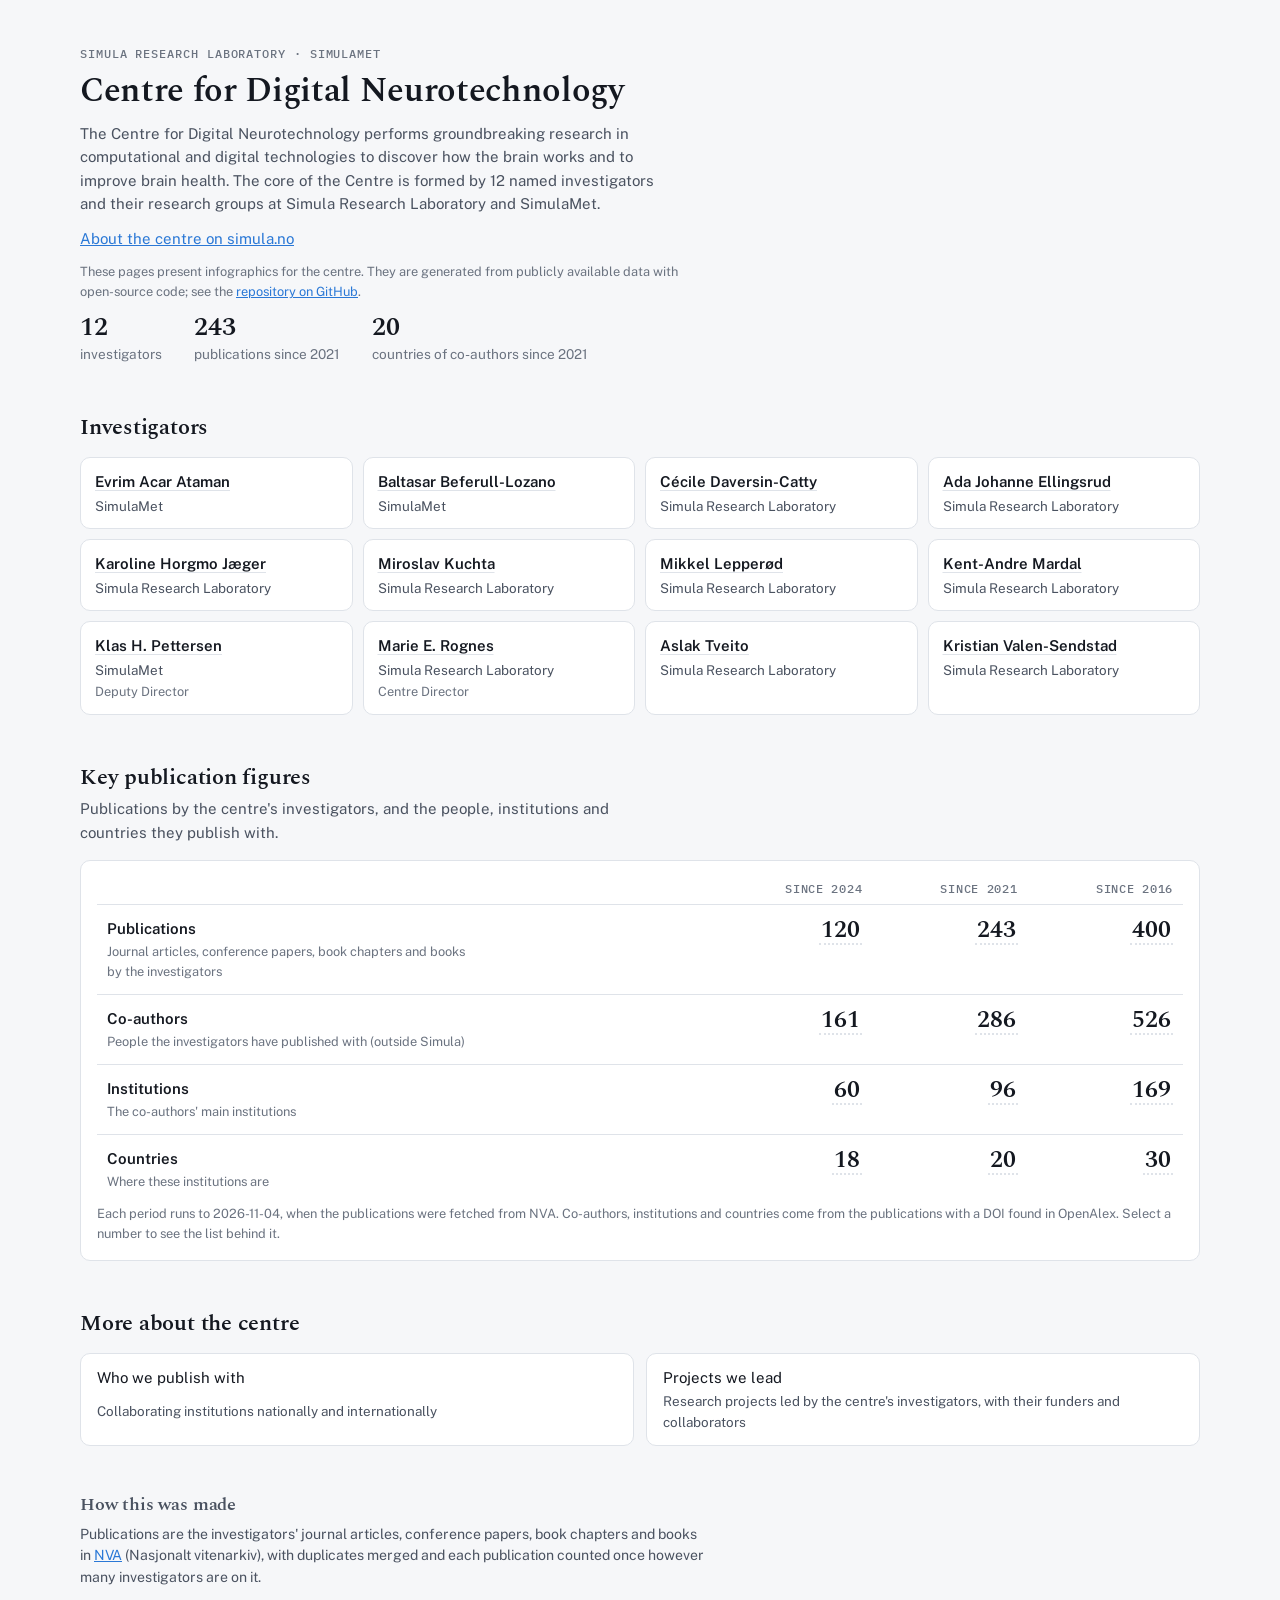
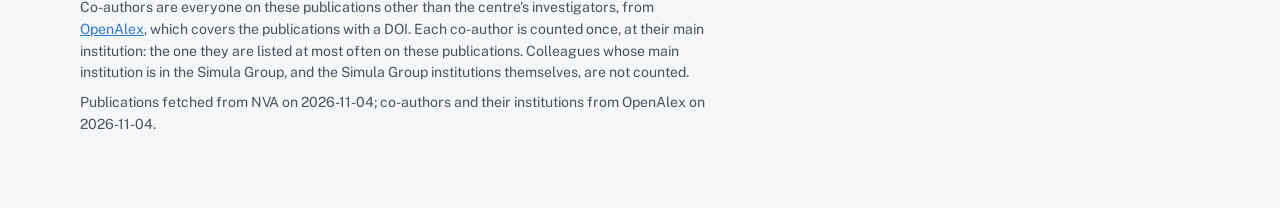
==== commit dada479f: "Projects: CAS group collaborators, when the list was checked; card alignment Challenges in Brain Mec" ====
--- a/site/index.html
+++ b/site/index.html
@@ -134,7 +134,7 @@
 
 /* Investigators */
 .people { list-style: none; margin: 0; padding: 0; display: grid; grid-template-columns: repeat(auto-fill, minmax(min(100%, 240px), 1fr)); gap: 10px; }
-.people li { padding: 12px 14px; display: grid; gap: 2px; }
+.people li { padding: 12px 14px; display: grid; gap: 2px; align-content: start; }
 .people .name { font-weight: 600; }
 .people .name a { color: var(--ink); text-decoration-color: var(--line); text-underline-offset: 3px; }
 .people .name a:hover { text-decoration-color: var(--ink); }
@@ -242,7 +242,7 @@
 
 <script src="assets/d3.min.js"></script>
 <script>
-const DATA = {"generated": "2026-11-04", "fetched": {"nva_publications": "2026-11-04", "coauthor_details": "2026-11-04", "nva_projects": "2026-10-30", "openalex": "2026-11-04", "prosjektbanken": "2026-11-02", "simula_projects": "2026-10-30"}, "investigators": [{"name": "Evrim Acar Ataman", "affiliation": "SimulaMet", "page": "https://www.simula.no/people/evrim", "role": ""}, {"name": "Baltasar Beferull-Lozano", "affiliation": "SimulaMet", "page": "https://www.simula.no/people/baltasar", "role": ""}, {"name": "Cécile Daversin-Catty", "affiliation": "Simula Research Laboratory", "page": "https://www.simula.no/people/cecile", "role": ""}, {"name": "Ada Johanne Ellingsrud", "affiliation": "Simula Research Laboratory", "page": "https://www.simula.no/people/ada", "role": ""}, {"name": "Karoline Horgmo Jæger", "affiliation": "Simula Research Laboratory", "page": "https://www.simula.no/people/karolihj", "role": ""}, {"name": "Miroslav Kuchta", "affiliation": "Simula Research Laboratory", "page": "https://www.simula.no/people/miroslav", "role": ""}, {"name": "Mikkel Lepperød", "affiliation": "Simula Research Laboratory", "page": "https://www.simula.no/people/mikkel", "role": ""}, {"name": "Kent-Andre Mardal", "affiliation": "Simula Research Laboratory", "page": "https://www.simula.no/people/kent-and", "role": ""}, {"name": "Klas H. Pettersen", "affiliation": "SimulaMet", "page": "https://www.simula.no/people/klas", "role": "Deputy Director"}, {"name": "Marie E. Rognes", "affiliation": "Simula Research Laboratory", "page": "https://www.simula.no/people/meg", "role": "Centre Director"}, {"name": "Aslak Tveito", "affiliation": "Simula Research Laboratory", "page": "https://www.simula.no/people/aslak", "role": ""}, {"name": "Kristian Valen-Sendstad", "affiliation": "Simula Research Laboratory", "page": "https://www.simula.no/people/kvs", "role": ""}], "publications": {"1315205": {"year": 2016, "title": "Poro-elastic modeling of Syringomyelia – a systematic study of the effects of pia mater, central canal, median fissure, white and gray matter on pressure wave propagation and fluid movement within the cervical spinal cord", "url": "https://doi.org/10.1080/10255842.2015.1058927", "venue": "Computer Methods in Biomechanics and Biomedical Engineering", "investigators": ["Kent-Andre Mardal"], "authors": [["Karen-Helene Støverud", false], ["Martin Sandve Alnæs", false], ["Hans Petter Langtangen", false], ["Victor Haughton", false], ["Kent-Andre Mardal", true]]}, "1315208": {"year": 2016, "title": "Transitional flow in intracranial aneurysms - A space and time refinement study below the Kolmogorov scales using Lattice Boltzmann Method", "url": "https://doi.org/10.1016/j.compfluid.2015.12.011", "venue": "Computers & Fluids", "investigators": ["Kent-Andre Mardal"], "authors": [["Kartik Jain", false], ["Sabine Roller", false], ["Kent-Andre Mardal", true]]}, "1367550": {"year": 2016, "title": "Adjoint multi-start-based estimation of cardiac hyperelastic material parameters using shear data", "url": "https://doi.org/10.1007/s10237-016-0780-7", "venue": "Biomechanics and Modeling in Mechanobiology", "investigators": ["Marie E. Rognes"], "authors": [["Gabriel Balaban", false], ["Martin Sandve Alnæs", false], ["Joakim Sundnes", false], ["Marie Elisabeth Rognes", true]]}, "1368841": {"year": 2016, "title": "Computing rates of Markov models of voltage-gated ion channels by inverting partial differential equations governing the probability density functions of the conducting and non-conducting states", "url": "https://doi.org/10.1016/j.mbs.2016.04.011", "venue": "Mathematical Biosciences", "investigators": ["Aslak Tveito"], "authors": [["Aslak Tveito", true], ["Glenn Terje Lines", false], ["Andrew Edwards", false], ["Andrew McCulloch", false]]}, "1385470": {"year": 2016, "title": "Preconditioners for saddle point systems with trace constraints coupling 2D and 1D domains", "url": "https://doi.org/10.1137/15M1052822", "venue": "SIAM Journal on Scientific Computing", "investigators": ["Miroslav Kuchta", "Kent-Andre Mardal"], "authors": [["Miroslav Kuchta", true], ["Magne Nordaas", false], ["Joris C. G. Verschaeve", false], ["Mikael Mortensen", false], ["Kent-Andre Mardal", true]]}, "1388482": {"year": 2016, "title": "The association between the pulse pressure gradient at the cranio-cervical junction derived from phase-contrast magnetic resonance imaging and invasively measured pulsatile intracranial pressure in symptomatic patients with Chiari malformation type 1", "url": "https://doi.org/10.1007/s00701-016-2979-x", "venue": "Acta Neurochirurgica", "investigators": ["Kent-Andre Mardal"], "authors": [["Radek Fric", false], ["Erika Kristina Lindstrøm", false], ["Geir Ringstad", false], ["Kent-Andre Mardal", true], ["Per Kristian Eide", false]]}, "1388489": {"year": 2017, "title": "Parameter-robust discretization and preconditioning of Biot's consolidation model", "url": "https://doi.org/10.1137/15M1029473", "venue": "SIAM Journal on Scientific Computing", "investigators": ["Kent-Andre Mardal"], "authors": [["Jeonghun Lee", false], ["Kent-Andre Mardal", true], ["Ragnar Winther", false]]}, "1388764": {"year": 2016, "title": "Cerebrospinal fluid flow in adults", "url": "https://nva.sikt.no/registration/0198cc78deb4-ecd47132-6bf6-4958-afa4-a60db4e15545", "venue": "In: Handbook of clinical neurology\nNeuroimaging, part I (Handbook of Clinical Neurology)", "investigators": ["Kent-Andre Mardal"], "authors": [["William G. Bradley", false], ["Victor Haughton", false], ["Kent-Andre Mardal", true]]}, "1388765": {"year": 2016, "title": "Transitional hemodynamics in intracranial aneurysms - Comparative velocity investigations with high resolution Lattice Boltzmann simulations, normal resolution ANSYS simulations and MR imaging", "url": "https://doi.org/10.1118/1.4964793", "venue": "Medical Physics", "investigators": ["Kent-Andre Mardal"], "authors": [["Kartik Jain", false], ["Jingfeng Jiang", false], ["Charles M Strother", false], ["Kent-Andre Mardal", true]]}, "1390213": {"year": 2016, "title": "Robust preconditioners for PDE-constrained optimization with limited observations", "url": "https://doi.org/10.1007/s10543-016-0635-8", "venue": "BIT Numerical Mathematics", "investigators": ["Kent-Andre Mardal"], "authors": [["Kent-Andre Mardal", true], ["Bjørn Fredrik Nielsen", false], ["Magne Nordaas", false]]}, "1403803": {"year": 2016, "title": "Computational investigation of cerebrospinal fluid dynamics in the posterior cranial fossa and cervical subarachnoid space in patients with Chiari I malformation", "url": "https://doi.org/10.1371/journal.pone.0162938", "venue": "PLOS ONE", "investigators": ["Kent-Andre Mardal"], "authors": [["Karen-Helene Støverud", false], ["Hans Petter Langtangen", false], ["Geir Ringstad", false], ["Per Kristian Eide", false], ["Kent-Andre Mardal", true]]}, "1405558": {"year": 2016, "title": "Singular spectrum-based matrix completion for time series recovery and prediction", "url": "https://doi.org/10.1186/s13634-016-0360-0", "venue": "EURASIP Journal on Advances in Signal Processing", "investigators": ["Baltasar Beferull-Lozano"], "authors": [["Grigoris Tsagkatakis", false], ["Baltasar Beferull-Lozano", true], ["Panagiotis Tsakalides", false]]}, "1414880": {"year": 2016, "title": "Deletion of aquaporin-4 curtails extracellular glutamate elevation in cortical spreading depression in awake mice", "url": "https://doi.org/10.1093/cercor/bhw359", "venue": "Cerebral Cortex", "investigators": ["Klas H. Pettersen"], "authors": [["Rune Enger", false], ["Didrik Bakke Dukefoss", false], ["Wannan Tang", false], ["Klas Pettersen", true], ["Daniel Marelius Bjørnstad", false], ["Paul Johannes Helm", false], ["Vidar Jensen", false], ["Rolf Sprengel", false], ["Koen Gerard Alois Vervaeke", false], ["Ole Petter Ottersen", false], ["Erlend Arnulf Nagelhus", false]]}, "1424754": {"year": 2016, "title": "Adaptive consensus-based distributed detection in WSN with unreliable links", "url": "https://doi.org/10.1109/ICASSP.2016.7472516", "venue": "Proceedings of the IEEE International Conference on Acoustics, Speech and Signal Processing", "investigators": ["Baltasar Beferull-Lozano"], "authors": [["Daniel Alonso", false], ["Baltasar Beferull-Lozano", true]]}, "1431203": {"year": 2016, "title": "Effect of Ionic Diffusion on Extracellular Potentials in Neural Tissue", "url": "https://doi.org/10.1371/journal.pcbi.1005193", "venue": "PLoS Computational Biology", "investigators": ["Klas H. Pettersen"], "authors": [["Geir Halnes", false], ["Tuomo Mäki-Marttunen", false], ["Daniel Keller", false], ["Klas Pettersen", true], ["Ole Andreas Andreassen", false], ["Gaute Einevoll", false]]}, "1433123": {"year": 2017, "title": "Direct numerical simulation of transitional hydrodynamcis of the cerebrospinal fluid in Chiari I malformation: The role of cranio-vertebral junction", "url": "https://doi.org/10.1002/cnm.2853", "venue": "International Journal for Numerical Methods in Biomedical Engineering", "investigators": ["Kent-Andre Mardal"], "authors": [["Kartik Jain", false], ["Geir Ringstad", false], ["Per Kristian Eide", false], ["Kent-Andre Mardal", true]]}, "1447416": {"year": 2017, "title": "Removal of perineuronal nets unlocks juvenile plasticity through network mechanisms of decreased inhibition and increased gamma Activity", "url": "https://doi.org/10.1523/JNEUROSCI.2504-16.2016", "venue": "Journal of Neuroscience", "investigators": ["Mikkel Lepperød"], "authors": [["Kristian Kinden Lensjø", false], ["Mikkel Elle Lepperød", true], ["Gunnar Dick", false], ["Torkel Hafting", false], ["Marianne Fyhn", false]]}, "1454746": {"year": 2016, "title": "Adaptive Consensus-Based Distributed Kalman Filter for WSNs with Random Link Failures", "url": "https://doi.org/10.1109/DCOSS.2016.38", "venue": "In: 2016 IEEE International Conference on Distributed Computing in Sensor Systems", "investigators": ["Baltasar Beferull-Lozano"], "authors": [["Daniel Alonso", false], ["Baltasar Beferull-Lozano", true]]}, "1459960": {"year": 2017, "title": "A numerical investigation of intrathecal isobaric drug dispersion within the cervical subarachnoid space", "url": "https://doi.org/10.1371/journal.pone.0173680", "venue": "PLOS ONE", "investigators": ["Miroslav Kuchta", "Kent-Andre Mardal"], "authors": [["Per Thomas Haga", false], ["Giulia Pizzichelli", false], ["Mikael Mortensen", false], ["Miroslav Kuchta", true], ["Soroush Heidari Pahlavian", false], ["Edoardo Sinibaldi", false], ["Bryn A. Martin", false], ["Kent-Andre Mardal", true]]}, "1479389": {"year": 2017, "title": "Robustness of common hemodynamic indicators with respect to numerical resolution in 38 middle cerebral artery aneurysms", "url": "https://doi.org/10.1371/journal.pone.0177566", "venue": "PLOS ONE", "investigators": ["Kent-Andre Mardal"], "authors": [["Øyvind Evju", false], ["Jose M. Pozo", false], ["Alejandro F. Frangi", false], ["Kent-Andre Mardal", true]]}, "1479398": {"year": 2017, "title": "Weakly Imposed Symmetry and Robust Preconditioners for Biot’s Consolidation Model", "url": "https://doi.org/10.1515/cmam-2017-0016", "venue": "Computational Methods in Applied Mathematics", "investigators": ["Kent-Andre Mardal"], "authors": [["Trygve Bærland", false], ["Jeonghun J. Lee", false], ["Kent-Andre Mardal", true], ["Ragnar Winther", false]]}, "1492283": {"year": 2017, "title": "Focal local field potential signature of the single-axon monosynaptic thalamocortical connection", "url": "https://doi.org/10.1523/JNEUROSCI.2715-16.2017", "venue": "Journal of Neuroscience", "investigators": ["Klas H. Pettersen"], "authors": [["Espen Hagen", false], ["Janne- Christine Fossum", false], ["Klas Pettersen", true], ["Jose-Manuel Alonso", false], ["Harvey A. Swadlow", false], ["Gaute Einevoll", false]]}, "1492395": {"year": 2017, "title": "Temporal processing in the visual cortex of the awake and anesthetized rat", "url": "https://doi.org/10.1523/ENEURO.0059-17.2017", "venue": "eNeuro", "investigators": ["Mikkel Lepperød"], "authors": [["Ida E. J. Aasebø", false], ["Mikkel Elle Lepperød", true], ["Maria Stavrinou", false], ["Sandra Nøkkevangen", false], ["Gaute Einevoll", false], ["Torkel Hafting", false], ["Marianne Fyhn", false]]}, "1494049": {"year": 2017, "title": "Ion diffusion may introduce spurious current sources in current-source density (CSD) analysis", "url": "https://doi.org/10.1152/jn.00976.2016", "venue": "Journal of Neurophysiology", "investigators": ["Klas H. Pettersen"], "authors": [["Geir Halnes", false], ["Tuomo Mäki-Marttunen", false], ["Klas Pettersen", true], ["Ole Andreas Andreassen", false], ["Gaute Einevoll", false]]}, "1494742": {"year": 2017, "title": "Non-parametric spectrum cartography using adaptive radial basis  functions", "url": "https://doi.org/10.1109/ICASSP.2017.7952827", "venue": "In: 2017 IEEE International Conference on Acoustics, Speech and Signal Processing (ICASSP) (Proceedings of the IEEE International Conference on Acoustics, Speech and Signal Processing)", "investigators": ["Baltasar Beferull-Lozano"], "authors": [["Mohamed Hamid", false], ["Baltasar Beferull-Lozano", true]]}, "1499040": {"year": 2017, "title": "An evaluation of the accuracy of classical models for computing the membrane potential and extracellular potential for neurons", "url": "https://doi.org/10.3389/fncom.2017.00027", "venue": "Frontiers in Computational Neuroscience", "investigators": ["Karoline Horgmo Jæger", "Aslak Tveito"], "authors": [["Aslak Tveito", true], ["Karoline Horgmo Jæger", true], ["Glenn Terje Lines", false], ["Lukasz Paszkowski", false], ["Joakim Sundnes", false], ["Andrew Edwards", false], ["Tuomo Mäki-Marttunen", false], ["Geir Halnes", false], ["Gaute Einevoll", false]]}, "1503524": {"year": 2017, "title": "A cell-based framework for numerical modeling of electrical conduction in cardiac tissue", "url": "https://doi.org/10.3389/fphy.2017.00048", "venue": "Frontiers in Physics", "investigators": ["Karoline Horgmo Jæger", "Miroslav Kuchta", "Kent-Andre Mardal", "Marie E. Rognes", "Aslak Tveito"], "authors": [["Aslak Tveito", true], ["Karoline Horgmo Jæger", true], ["Miroslav Kuchta", true], ["Kent-Andre Mardal", true], ["Marie Elisabeth Rognes", true]]}, "1503525": {"year": 2017, "title": "Interstitial solute transport in 3D reconstructed neuropil occurs by diffusion rather than bulk flow", "url": "https://doi.org/10.1073/pnas.1706942114", "venue": "Proceedings of the National Academy of Sciences of the United States of America (PNAS)", "investigators": ["Kent-Andre Mardal", "Klas H. Pettersen"], "authors": [["Karl Erik Holter", false], ["Benjamin Dam Kehlet", false], ["Anna Devor", false], ["Terrence J. Sejnowski", false], ["Anders M. Dale", false], ["Stig William Omholt", false], ["Ole Petter Ottersen", false], ["Erlend Arnulf Nagelhus", false], ["Kent-Andre Mardal", true], ["Klas Pettersen", true]]}, "1505214": {"year": 2017, "title": "Numerical study of intrathecal drug delivery to a permeable spinal cord: effect of catheter position and angle", "url": "https://doi.org/10.1080/10255842.2017.1393805", "venue": "Computer Methods in Biomechanics and Biomedical Engineering", "investigators": ["Kent-Andre Mardal", "Marie E. Rognes"], "authors": [["Giulia Pizzichelli", false], ["Benjamin Dam Kehlet", false], ["Øyvind Evju", false], ["Bryn A. Martin", false], ["Marie Elisabeth Rognes", true], ["Kent-Andre Mardal", true], ["Edoardo Sinibaldi", false]]}, "1521885": {"year": 2017, "title": "Non-invasive assessment of pulsatile intracranial pressure with phase-contrast magnetic resonance imaging", "url": "https://doi.org/10.1371/journal.pone.0188896", "venue": "PLOS ONE", "investigators": ["Kent-Andre Mardal"], "authors": [["Geir Ringstad", false], ["Erika Kristina Lindstrøm", false], ["Svein Are Sirirud Vatnehol", false], ["Kent-Andre Mardal", true], ["Kyrre Eeg Emblem", false], ["Per Kristian Eide", false]]}, "1524811": {"year": 2017, "title": "Topology Design to Increase Network Lifetime in WSN for Graph Filtering in Consensus Processes", "url": "https://doi.org/10.23919/EUSIPCO.2017.8081227", "venue": "In: 2017 25th European Signal Processing Conference (EUSIPCO) (European Signal Processing Conference)", "investigators": ["Baltasar Beferull-Lozano"], "authors": [["Leila Ben Saad", false], ["Thilina Nuwan Weerasinghe", false], ["Baltasar Beferull-Lozano", true]]}, "1525047": {"year": 2017, "title": "Consensus-Based Distributed State Estimation of Biofilm in Reverse Osmosis Membranes by WSNs", "url": "https://doi.org/10.1201/b21948-2", "venue": "In: Proceedings of the 3rd International Workshop on Cyber-Physical Systems for Smart Water Networks", "investigators": ["Baltasar Beferull-Lozano"], "authors": [["Daniel Alonso", false], ["César Asensio-Marco", false], ["Baltasar Beferull-Lozano", true]]}, "1528984": {"year": 2017, "title": "High-resolution data assimilation of cardiac mechanics applied to a dyssynchronous ventricle", "url": "https://doi.org/10.1002/cnm.2863", "venue": "International Journal for Numerical Methods in Biomedical Engineering", "investigators": ["Marie E. Rognes"], "authors": [["Gabriel Balaban", false], ["Henrik Nicolay Finsberg", false], ["Hans Henrik Odland", false], ["Marie Elisabeth Rognes", true], ["Stian Balnagown Ross", false], ["Joakim Sundnes", false], ["Samuel Thomas Wall", false]]}, "1538202": {"year": 2017, "title": "Spectrum cartography using adaptive radial basis functions: Experimental validation", "url": "https://doi.org/10.1109/SPAWC.2017.8227752", "venue": "In: 18th IEEE International Workshop on Signal Processing Advances in Wireless Communications (SPAWC 2017)", "investigators": ["Baltasar Beferull-Lozano"], "authors": [["Henning Idsøe", false], ["Mohamed Hamid", false], ["Thomas Jordbru", false], ["Linga Reddy Cenkeramaddi", false], ["Baltasar Beferull-Lozano", true]]}, "1539744": {"year": 2017, "title": "Radio measurements on a customized software defined radio module: A case study of energy detection spectrum sensing", "url": "https://doi.org/10.1109/I2MTC.2017.7969681", "venue": "In: 2017 IEEE International Instrumentation and Measurement Technology Conference", "investigators": ["Baltasar Beferull-Lozano"], "authors": [["Thomas Jordbru", false], ["Henning Idsøe", false], ["Linga Reddy Cenkeramaddi", false], ["Baltasar Beferull-Lozano", true], ["Mohamed Hamid", false]]}, "1540041": {"year": 2017, "title": "Topology design to reduce energy consumption of distributed graph filtering in WSN", "url": "https://doi.org/10.1109/GlobalSIP.2017.8309031", "venue": "In: 5th IEEE Global Conference on Signal and Information Processing (GlobalSIP 2017)", "investigators": ["Baltasar Beferull-Lozano"], "authors": [["Leila Ben Saad", false], ["César Asensio-Marco", false], ["Baltasar Beferull-Lozano", true]]}, "1548624": {"year": 2018, "title": "Comparison of phase-contrast MR and flow simulations for the study of CSF Dynamics in the cervical spine", "url": "https://doi.org/10.1177/1971400918759812", "venue": "The Neuroradiology Journal (NRJ)", "investigators": ["Kent-Andre Mardal"], "authors": [["Erika Kristina Lindstrøm", false], ["Jakob Emil Schreiner", false], ["Geir Ringstad", false], ["Victor Haughton", false], ["Per Kristian Eide", false], ["Kent-Andre Mardal", true]]}, "1554776": {"year": 2018, "title": "Inverse estimation of cardiac activation times via gradient-based optimization", "url": "https://doi.org/10.1002/cnm.2919", "venue": "International Journal for Numerical Methods in Biomedical Engineering", "investigators": ["Marie E. Rognes"], "authors": [["Siri Kallhovd", false], ["Mary Margot Catherine Maleckar", false], ["Marie Elisabeth Rognes", true]]}, "1572730": {"year": 2017, "title": "Graph recursive least squares filter for topology inference in causal data processes", "url": "https://doi.org/10.1109/CAMSAP.2017.8313212", "venue": "In: Computational Advances in Multi-Sensor Adaptive Processing,\nIEEE 7th International Workshop on (CAMSAP)", "investigators": ["Baltasar Beferull-Lozano"], "authors": [["Mahmoud Ramezani-Mayiami", false], ["Baltasar Beferull-Lozano", true]]}, "1572732": {"year": 2017, "title": "Online topology estimation for vector autoregressive processes in data networks", "url": "https://doi.org/10.1109/CAMSAP.2017.8313211", "venue": "In: Computational Advances in Multi-Sensor Adaptive Processing,\nIEEE 7th International Workshop on (CAMSAP)", "investigators": ["Baltasar Beferull-Lozano"], "authors": [["Bakht Zaman", false], ["Luis M. Lopez-Ramos", false], ["Daniel Romero", false], ["Baltasar Beferull-Lozano", true]]}, "1576810": {"year": 2017, "title": "Experimental validation for spectrum cartography using adaptive multi-kernels", "url": "https://doi.org/10.1109/ICSPCS.2017.8270459", "venue": "In: 2017, 11th International Conference on Signal Processing and\nCommunication Systems (ICSPCS)", "investigators": ["Baltasar Beferull-Lozano"], "authors": [["Henning Idsøe", false], ["Mohamed Hamid", false], ["Linga Reddy Cenkeramaddi", false], ["Thomas Jordbru", false], ["Baltasar Beferull-Lozano", true]]}, "1576821": {"year": 2017, "title": "Implementation of a two stage fully-blind self-adapted spectrum sensing algorithm", "url": "https://doi.org/10.1109/ICSPCS.2017.8270477", "venue": "In: 2017, 11th International Conference on Signal Processing and\nCommunication Systems (ICSPCS)", "investigators": ["Baltasar Beferull-Lozano"], "authors": [["Thomas Jordbru", false], ["Mohamed Hamid", false], ["Linga Reddy Cenkeramaddi", false], ["Henning Idsøe", false], ["Baltasar Beferull-Lozano", true]]}, "1591663": {"year": 2018, "title": "Brain-wide glymphatic enhancement and clearance in humans assessed with MRI", "url": "https://doi.org/10.1172/jci.insight.121537", "venue": "Journal of Clinical Investigation", "investigators": ["Kent-Andre Mardal"], "authors": [["Geir Ringstad", false], ["Lars Magnus Valnes", false], ["Anders Dale", false], ["Are Hugo Pripp", false], ["Svein Are Sirirud Vatnehol", false], ["Kyrre Eeg Emblem", false], ["Kent-Andre Mardal", true], ["Per Kristian Eide", false]]}, "1594685": {"year": 2019, "title": "Preconditioning trace coupled 3d-1d systems using fractional Laplacian", "url": "https://doi.org/10.1002/num.22304", "venue": "Numerical Methods for Partial Differential Equations", "investigators": ["Miroslav Kuchta", "Kent-Andre Mardal"], "authors": [["Miroslav Kuchta", true], ["Kent-Andre Mardal", true], ["Mikael Mortensen", false]]}, "1596679": {"year": 2018, "title": "In vivo estimation of elastic heterogeneity in an infarcted human heart", "url": "https://doi.org/10.1007/s10237-018-1028-5", "venue": "Biomechanics and Modeling in Mechanobiology", "investigators": ["Marie E. Rognes"], "authors": [["Gabriel Balaban", false], ["Henrik Nicolay Finsberg", false], ["Simon Wolfgang Funke", false], ["Trine Synnøve Fink Håland", false], ["Einar Hopp", false], ["Joakim Sundnes", false], ["Samuel T Wall", false], ["Marie Elisabeth Rognes", true]]}, "1598799": {"year": 2018, "title": "Experimental directory structure (Exdir): An alternative to HDF5 without introducing a new file format", "url": "https://doi.org/10.3389/fninf.2018.00016", "venue": "Frontiers in Neuroinformatics", "investigators": ["Mikkel Lepperød"], "authors": [["Svenn-Arne Dragly", false], ["Milad Mobarhan", false], ["Mikkel Elle Lepperød", true], ["Simen Tennøe", false], ["Marianne Fyhn", false], ["Torkel Hafting", false], ["Anders Malthe-Sørenssen", false]]}, "1602059": {"year": 2019, "title": "On the singular Neumann problem in linear elasticity", "url": "https://doi.org/10.1002/nla.2212", "venue": "Numerical Linear Algebra with Applications", "investigators": ["Miroslav Kuchta", "Kent-Andre Mardal"], "authors": [["Miroslav Kuchta", true], ["Kent-Andre Mardal", true], ["Mikael Mortensen", false]]}, "1602060": {"year": 2018, "title": "Fluid dynamics in syringomyelia cavities: Effects of heart rate, CSF velocity, CSF velocity waveform and craniovertebral decompression", "url": "https://doi.org/10.1177/1971400918795482", "venue": "The Neuroradiology Journal (NRJ)", "investigators": ["Kent-Andre Mardal", "Marie E. Rognes"], "authors": [["Vegard Vinje", false], ["Justin Brucker", false], ["Marie Elisabeth Rognes", true], ["Kent-Andre Mardal", true], ["Victor Haughton", false]]}, "1607782": {"year": 2019, "title": "Variational data assimilation for transient blood flow simulations - Cerebral aneurysms as an illustrative example", "url": "https://doi.org/10.1002/cnm.3152", "venue": "International Journal for Numerical Methods in Biomedical Engineering", "investigators": ["Kent-Andre Mardal"], "authors": [["Simon Wolfgang Funke", false], ["Magne Nordaas", false], ["Øyvind Evju", false], ["Martin Alnæs", false], ["Kent-Andre Mardal", true]]}, "1607786": {"year": 2018, "title": "Cerebrospinal fluid volumetric net flow rate and direction in idiopathic normal pressure hydrocephalus", "url": "https://doi.org/10.1016/j.nicl.2018.09.006", "venue": "NeuroImage: Clinical", "investigators": ["Kent-Andre Mardal"], "authors": [["Erika Kristina Lindstrøm", false], ["Geir Ringstad", false], ["Kent-Andre Mardal", true], ["Per Kristian Eide", false]]}, "1619648": {"year": 2018, "title": "Underlay Device-to-Device Communications on Multiple Channels", "url": "https://doi.org/10.1109/ICASSP.2018.8462424", "venue": "In: 2018 IEEE International Conference on Acoustics, Speech and Signal Processing (ICASSP) (Proceedings of the IEEE International Conference on Acoustics, Speech and Signal Processing)", "investigators": ["Baltasar Beferull-Lozano"], "authors": [["Mohamed Elnourani", false], ["Mohamed Hamid", false], ["Daniel Romero", false], ["Baltasar Beferull-Lozano", true]]}, "1619655": {"year": 2018, "title": "Localization-Free Power Cartography", "url": "https://doi.org/10.1109/ICASSP.2018.8461731", "venue": "In: 2018 IEEE International Conference on Acoustics, Speech and Signal Processing (ICASSP) (Proceedings of the IEEE International Conference on Acoustics, Speech and Signal Processing)", "investigators": ["Baltasar Beferull-Lozano"], "authors": [["Yves Teganya", false], ["Luis M. Lopez-Ramos", false], ["Daniel Romero", false], ["Baltasar Beferull-Lozano", true]]}, "1619658": {"year": 2018, "title": "Fast Distributed Subspace Projection via Graph Filters", "url": "https://doi.org/10.1109/ICASSP.2018.8462110", "venue": "In: 2018 IEEE International Conference on Acoustics, Speech and Signal Processing (ICASSP) (Proceedings of the IEEE International Conference on Acoustics, Speech and Signal Processing)", "investigators": ["Baltasar Beferull-Lozano"], "authors": [["Thilina Nuwan Weerasinghe", false], ["Daniel Romero", false], ["César Asensio-Marco", false], ["Baltasar Beferull-Lozano", true]]}, "1619664": {"year": 2019, "title": "Cross-layer MAC Protocol for Unbiased Average Consensus under Random Interference", "url": "https://doi.org/10.1109/TSIPN.2018.2873070", "venue": "IEEE Transactions on Signal and Information Processing over Networks", "investigators": ["Baltasar Beferull-Lozano"], "authors": [["César Asensio-Marco", false], ["Daniel Alonso-Román", false], ["Baltasar Beferull-Lozano", true]]}, "1619683": {"year": 2018, "title": "Stochastic Graph Filtering under Asymmetric Links in Wireless Sensor Networks", "url": "https://doi.org/10.1109/SPAWC.2018.8445848", "venue": "In: 2018 IEEE 19th International Workshop on Signal Processing Advances in Wireless Communications (SPAWC) (Proceedings of IEEE Workshop on Signal Processing Advances in Wireless Communications (SPAWC))", "investigators": ["Baltasar Beferull-Lozano"], "authors": [["Leila Ben Saad", false], ["Baltasar Beferull-Lozano", true]]}, "1619685": {"year": 2018, "title": "Energy Efficient Consensus Over Directed Graphs", "url": "https://doi.org/10.1109/ICASSP.2018.8461849", "venue": "In: 2018 IEEE International Conference on Acoustics, Speech and Signal Processing (ICASSP) (Proceedings of the IEEE International Conference on Acoustics, Speech and Signal Processing)", "investigators": ["Baltasar Beferull-Lozano"], "authors": [["César Asensio-Marco", false], ["Baltasar Beferull-Lozano", true]]}, "1619689": {"year": 2018, "title": "Joint Topology and Radio Resource Optimization for Device-to-Device Based Mobile Social Networks", "url": "https://doi.org/10.1109/ICASSP.2018.8461962", "venue": "In: 2018 IEEE International Conference on Acoustics, Speech and Signal Processing (ICASSP) (Proceedings of the IEEE International Conference on Acoustics, Speech and Signal Processing)", "investigators": ["Baltasar Beferull-Lozano"], "authors": [["Mohamed Hamid", false], ["Baltasar Beferull-Lozano", true]]}, "1619691": {"year": 2018, "title": "Adaptive Medium Access Control for Distributed Processing in Wireless Sensor Networks", "url": "https://doi.org/10.1109/TSIPN.2018.2866324", "venue": "IEEE Transactions on Signal and Information Processing over Networks", "investigators": ["Baltasar Beferull-Lozano"], "authors": [["César Asensio-Marco", false], ["Baltasar Beferull-Lozano", true]]}, "1623182": {"year": 2018, "title": "Open source modules for tracking animal behavior and closed-loop stimulation based on Open Ephys and Bonsai", "url": "https://doi.org/10.1088/1741-2552/aacf45", "venue": "Journal of Neural Engineering", "investigators": ["Mikkel Lepperød"], "authors": [["Alessio Paolo Buccino", false], ["Mikkel Elle Lepperød", true], ["Svenn-Arne Dragly", false], ["Philipp Häfliger", false], ["Marianne Fyhn", false], ["Torkel Hafting", false]]}, "1632049": {"year": 2018, "title": "Deep Reinforcement Learning achieves flow control of the 2D Karman Vortex Street", "url": "https://nva.sikt.no/registration/0198cc861ef6-f92f7fc3-ac57-4e9a-9cd3-adb7ebd7074e", "venue": "arXiv.org", "investigators": ["Miroslav Kuchta"], "authors": [["Jean Rabault", false], ["Miroslav Kuchta", true], ["Atle Jensen", false], ["Ulysse Reglade", false], ["Cerardi Nicolas", false]]}, "1633947": {"year": 2018, "title": "Self-Powered IoT Device for Indoor Applications", "url": "https://doi.org/10.1109/VLSID.2018.110", "venue": "VLSI Design", "investigators": ["Baltasar Beferull-Lozano"], "authors": [["Rolf Arne Kjellby", false], ["Thor Eirik Johnsrud", false], ["Svein Erik Løtveit", false], ["Linga Reddy Cenkeramaddi", false], ["Mohamed Hamid", false], ["Baltasar Beferull-Lozano", true]]}, "1634008": {"year": 2018, "title": "Ca2+ signals in astrocytes facilitate spread of epileptiform activity", "url": "https://doi.org/10.1093/cercor/bhy196", "venue": "Cerebral Cortex", "investigators": ["Klas H. Pettersen"], "authors": [["Kjell Heuser", false], ["Cecilie Nome", false], ["Klas Pettersen", true], ["Knut Sindre Åbjørsbråten", false], ["Vidar Jensen", false], ["Wannan Tang", false], ["Rolf Sprengel", false], ["Erik Taubøll", false], ["Erlend Arnulf Nagelhus", false], ["Rune Enger", false]]}, "1636854": {"year": 2018, "title": "Magnitude and direction of aqueductal cerebrospinal fluid flow: large variations in patients with intracranial aneurysms with or without a previous subarachnoid hemorrhage", "url": "https://doi.org/10.1007/s00701-018-3730-6", "venue": "Acta Neurochirurgica", "investigators": ["Kent-Andre Mardal"], "authors": [["Erika Kristina Lindstrøm", false], ["Geir Ringstad", false], ["Angelika Sorteberg", false], ["Wilhelm Sorteberg", false], ["Kent-Andre Mardal", true], ["Per Kristian Eide", false]]}, "1670410": {"year": 2018, "title": "Computing optimal properties of drugs using mathematical models of single channel dynamics", "url": "https://doi.org/10.1515/cmb-2018-0004", "venue": "Computational and Mathematical Biophysics", "investigators": ["Aslak Tveito"], "authors": [["Aslak Tveito", true], ["Mary Margot Catherine Maleckar", false], ["Glenn Terje Lines", false]]}, "1671828": {"year": 2018, "title": "Inversion and computational maturation of drug response using human stem cell\nderived cardiomyocytes in microphysiological systems", "url": "https://doi.org/10.1038/s41598-018-35858-7", "venue": "Scientific Reports", "investigators": ["Karoline Horgmo Jæger", "Aslak Tveito"], "authors": [["Aslak Tveito", true], ["Karoline Horgmo Jæger", true], ["Nathaniel Huebsch", false], ["Berenice Charrez", false], ["Andrew Edwards", false], ["Samuel Thomas Wall", false], ["Kevin Healy", false]]}, "1672266": {"year": 2019, "title": "Multigrid Methods for Discrete Fractional Sobolev Spaces", "url": "https://doi.org/10.1137/18M1191488", "venue": "SIAM Journal on Scientific Computing", "investigators": ["Miroslav Kuchta", "Kent-Andre Mardal"], "authors": [["Trygve Bærland", false], ["Miroslav Kuchta", true], ["Kent-Andre Mardal", true]]}, "1679366": {"year": 2019, "title": "Artificial neural networks trained through deep reinforcement learning discover control strategies for active flow control", "url": "https://doi.org/10.1017/jfm.2019.62", "venue": "Journal of Fluid Mechanics", "investigators": ["Miroslav Kuchta"], "authors": [["Jean Rabault", false], ["Miroslav Kuchta", true], ["Atle Jensen", false], ["Ulysse Antoine Reglade", false], ["Nicolas Cerardi", false]]}, "1680560": {"year": 2018, "title": "Decentralized subspace projection in large networks", "url": "https://doi.org/10.1109/GlobalSIP.2018.8646531", "venue": "In: 2018 IEEE Global Conference on Signal and Information Processing (GlobalSIP)", "investigators": ["Baltasar Beferull-Lozano"], "authors": [["Siavash Mollaebrahim Ghari", false], ["César Asensio-Marco", false], ["Daniel Romero", false], ["Baltasar Beferull-Lozano", true]]}, "1680902": {"year": 2018, "title": "Dynamic network identification from non-stationary vector autoregressive time series", "url": "https://doi.org/10.1109/GlobalSIP.2018.8646607", "venue": "In: 2018 IEEE Global Conference on Signal and Information Processing (GlobalSIP)", "investigators": ["Baltasar Beferull-Lozano"], "authors": [["Luis M. Lopez-Ramos", false], ["Daniel Romero", false], ["Bakht Zaman", false], ["Baltasar Beferull-Lozano", true]]}, "1681834": {"year": 2018, "title": "Consensus-Based Distributed Detection and State Estimation of Biofilm in Reverse Osmosis Membranes by WSNs", "url": "https://doi.org/10.1201/b21948", "venue": "In: Smart Water Grids", "investigators": ["Baltasar Beferull-Lozano"], "authors": [["Daniel Alonso", false], ["César Asensio-Marco", false], ["Baltasar Beferull-Lozano", true]]}, "1684227": {"year": 2018, "title": "Real-world variability in the prediction of intracranial aneurysm wall shear stress: The 2015 international aneurysm CFD challenge", "url": "https://doi.org/10.1007/s13239-018-00374-2", "venue": "Cardiovascular Engineering and Technology", "investigators": ["Kent-Andre Mardal", "Kristian Valen-Sendstad"], "authors": [["Kristian Valen-Sendstad", false], ["Aslak Wigdahl Bergersen", false], ["Yuji Shimogonya", false], ["Leonid Goubergrits", false], ["Jan Bruening", false], ["Jordi Pallares", false], ["Salvatore Cito", false], ["Senol Piskin", false], ["Kerem Pekkan", false], ["Arjan J. Geers", false], ["Ignacio Larrabide", false], ["Saikiran Rapaka", false], ["Viorel Mihalef", false], ["Wenyu Fu", false], ["Aike Qiao", false], ["Kartik Jain", false], ["Sabine Roller", false], ["Kent-Andre Mardal", true], ["Ramji Kamakoti", false], ["Thomas Spirka", false], ["Neil Ashton", false], ["Alistair Revell", false], ["Nicolas Aristokleous", false], ["J. Graeme Houston", false], ["Masanori Tsuji", false], ["Fujimaro Ishida", false], ["Prahlad G. Menon", false], ["Leonard D. Browne", false], ["Stephen Broderick", false], ["Masaaki Shojima", false], ["Satoshi Koizumi", false], ["Michael Barbour", false], ["Alberto Aliseda", false], ["Hernan G. Morales", false], ["Thierry Lefèvre", false], ["Simona Hodis", false], ["Yahia M. Al-Smadi", false], ["Justin S. Tran", false], ["Alison L. Marsden", false], ["Sreeja Vaippummadhom", false], ["G. Albert Einstein", false], ["Alistair G. Brown", false], ["Kristian Debus", false], ["Kuniyasu Niizuma", false], ["Sherif Rashad", false], ["Shin-ichiro Sugiyama", false], ["M. Owais Khan", false], ["Adam R. Updegrove", false], ["Shawn C. Shadden", false], ["Bart M.W. Cornelissen", false], ["Charles B.L.M. Majoie", false], ["Philipp Berg", false], ["Sylvia Saalfield", false], ["Kenichi Kono", false], ["David A. Steinman", false]]}, "1686572": {"year": 2019, "title": "A mixed finite element method for nearly incompressible multiple-network poroelasticity", "url": "https://doi.org/10.1137/18M1182395", "venue": "SIAM Journal on Scientific Computing", "investigators": ["Kent-Andre Mardal", "Marie E. Rognes"], "authors": [["Jeonghun J. Lee", false], ["Eleonora Piersanti", false], ["Kent-Andre Mardal", true], ["Marie Elisabeth Rognes", true]]}, "1704814": {"year": 2019, "title": "How does the presence of neural probes affect extracellular potentials?", "url": "https://doi.org/10.1088/1741-2552/ab03a1", "venue": "Journal of Neural Engineering", "investigators": ["Karoline Horgmo Jæger", "Miroslav Kuchta", "Kent-Andre Mardal", "Aslak Tveito"], "authors": [["Alessio Paolo Buccino", false], ["Miroslav Kuchta", true], ["Karoline Horgmo Jæger", true], ["Torbjørn V Ness", false], ["Pierre Berthet", false], ["Kent-Andre Mardal", true], ["Gert Cauwenberghs", false], ["Aslak Tveito", true]]}, "1711659": {"year": 2019, "title": "Computational geometry for modeling neural populations: From visualization to simulation", "url": "https://doi.org/10.1371/journal.pcbi.1006729", "venue": "PLoS Computational Biology", "investigators": ["Mikkel Lepperød"], "authors": [["Marc de Kamps", false], ["Mikkel Elle Lepperød", true], ["Yi Ming Lai", false]]}, "1714010": {"year": 2019, "title": "Respiratory influence on cerebrospinal fluid flow – a computational study based on long-term intracranial pressure measurements", "url": "https://doi.org/10.1038/s41598-019-46055-5", "venue": "Scientific Reports", "investigators": ["Kent-Andre Mardal", "Marie E. Rognes"], "authors": [["Vegard Vinje", false], ["Geir Ringstad", false], ["Erika Kristina Lindstrøm", false], ["Lars Magnus Valnes", false], ["Marie Elisabeth Rognes", true], ["Per Kristian Eide", false], ["Kent-Andre Mardal", true]]}, "1716511": {"year": 2019, "title": "Towards personalized computer simulation of breast cancer treatment: a multi-scale pharmacokinetic and pharmacodynamic model informed by multi-type patient data", "url": "https://doi.org/10.1158/0008-5472.CAN-18-1804", "venue": "Cancer Research", "investigators": ["Marie E. Rognes"], "authors": [["Xiaoran Lai", false], ["Oliver Geier", false], ["Thomas Fleischer", false], ["Øystein Garred", false], ["Elin Borgen", false], ["Simon Wolfgang Funke", false], ["Surendra Kumar", false], ["Marie Elisabeth Rognes", true], ["Therese Seierstad", false], ["Anne-Lise Børresen-Dale", false], ["Vessela N. Kristensen", false], ["Olav Engebråten", false], ["Alvaro Kohn Luque", false], ["Arnoldo Frigessi Di Rattalma", false]]}, "1719599": {"year": 2019, "title": "Multi-resolution Bayesian CMB component separation through Wiener filtering with a pseudo-inverse preconditioner", "url": "https://doi.org/10.1051/0004-6361/201732037", "venue": "Astronomy and Astrophysics (A & A)", "investigators": ["Kent-Andre Mardal"], "authors": [["Dag Sverre Seljebotn", false], ["Trygve Bærland", false], ["Hans Kristian Kamfjord Eriksen", false], ["Kent-Andre Mardal", true], ["Ingunn Kathrine Wehus", false]]}, "1720447": {"year": 2019, "title": "Detecting undetectables: Can conductances of action potential models be changed without appreciable change in the transmembrane potential?", "url": "https://doi.org/10.1063/1.5087629", "venue": "Chaos", "investigators": ["Karoline Horgmo Jæger", "Aslak Tveito"], "authors": [["Karoline Horgmo Jæger", true], ["Samuel Thomas Wall", false], ["Aslak Tveito", true]]}, "1721366": {"year": 2019, "title": "Laplacian preconditioning of elliptic PDEs: Localization of the eigenvalues of the discretized operator", "url": "https://doi.org/10.1137/18M1212458", "venue": "SIAM Journal on Numerical Analysis", "investigators": ["Kent-Andre Mardal"], "authors": [["Tomas Gergelits", false], ["Kent-Andre Mardal", true], ["Bjørn Fredrik Nielsen", false], ["Zdenek Strakos", false]]}, "1739783": {"year": 2019, "title": "Location-free Spectrum Cartography", "url": "https://doi.org/10.1109/TSP.2019.2923151", "venue": "IEEE Transactions on Signal Processing", "investigators": ["Baltasar Beferull-Lozano"], "authors": [["Yves Teganya", false], ["Daniel Romero", false], ["Luis M. Lopez-Ramos", false], ["Baltasar Beferull-Lozano", true]]}, "1740246": {"year": 2019, "title": "Reliable Underlay Device-to-Device Communications on Multiple Channels", "url": "https://doi.org/10.1109/SPAWC.2019.8815544", "venue": "In: 2019 IEEE 20th International Workshop on Signal Processing Advances in Wireless Communications (SPAWC) (Proceedings of IEEE Workshop on Signal Processing Advances in Wireless Communications (SPAWC))", "investigators": ["Baltasar Beferull-Lozano"], "authors": [["Mohamed Elnourani", false], ["Baltasar Beferull-Lozano", true], ["Daniel Romero", false], ["Siddharth Deshmukh", false]]}, "1740289": {"year": 2019, "title": "Graph Filtering of Time-Varying Signals over Asymmetric Wireless Sensor Networks", "url": "https://doi.org/10.1109/SPAWC.2019.8815521", "venue": "In: 2019 IEEE 20th International Workshop on Signal Processing Advances in Wireless Communications (SPAWC) (Proceedings of IEEE Workshop on Signal Processing Advances in Wireless Communications (SPAWC))", "investigators": ["Baltasar Beferull-Lozano"], "authors": [["Leila Ben Saad", false], ["Baltasar Beferull-Lozano", true]]}, "1740295": {"year": 2019, "title": "Design and implementation of a long-range low-power wake-up radio for IoT devices", "url": "https://doi.org/10.1109/WF-IoT.2019.8767353", "venue": "In: 2019 IEEE 5th World Forum on Internet of Things (WF-IoT)", "investigators": ["Baltasar Beferull-Lozano"], "authors": [["Anders Frøytlog", false], ["Magne Arild Haglund", false], ["Linga Reddy Cenkeramaddi", false], ["Thomas Jordbru", false], ["Rolf Arne Kjellby", false], ["Baltasar Beferull-Lozano", true]]}, "1740306": {"year": 2019, "title": "Long-range & Self-powered IoT Devices for Agriculture & Aquaponics Based on Multi-hop Topology", "url": "https://doi.org/10.1109/WF-IoT.2019.8767196", "venue": "In: 2019 IEEE 5th World Forum on Internet of Things (WF-IoT)", "investigators": ["Baltasar Beferull-Lozano"], "authors": [["Rolf Arne Kjellby", false], ["Linga Reddy Cenkeramaddi", false], ["Anders Frøytlog", false], ["Baltasar Beferull-Lozano", true], ["J. Soumya", false], ["Meghana Bhange", false]]}, "1740318": {"year": 2018, "title": "Self-powered IoT Device based on Energy Harvesting for Remote Applications", "url": "https://doi.org/10.1109/ANTS.2018.8710171", "venue": "In: 2018 IEEE International Conference on Advanced Networks and Telecommunications Systems (ANTS) (International Symposium on Advanced Networks and Telecommunication Systems (ANTS))", "investigators": ["Baltasar Beferull-Lozano"], "authors": [["Rolf Arne Kjellby", false], ["Linga Reddy Cenkeramaddi", false], ["Thor Eirik Johnsrud", false], ["Svein Erik Løtveit", false], ["Geir Jevne", false], ["Baltasar Beferull-Lozano", true], ["Soumya J", false]]}, "1746383": {"year": 2019, "title": "Astroglial endfeet exhibit distinct Ca2+ signals during hypoosmotic conditions", "url": "https://doi.org/10.1002/glia.23692", "venue": "Glia", "investigators": ["Klas H. Pettersen"], "authors": [["Martine Eilert-Olsen", false], ["Jarand Berg Hjukse", false], ["Anna Thoren", false], ["Wannan Tang", false], ["Rune Enger", false], ["Vidar Jensen", false], ["Klas Henning Pettersen", true], ["Erlend Arnulf Nagelhus", false]]}, "1746852": {"year": 2019, "title": "Delayed clearance of cerebrospinal fluid tracer from choroid plexus in idiopathic normal pressure hydrocephalus", "url": "https://doi.org/10.1177/0271678X19874790", "venue": "Journal of Cerebral Blood Flow and Metabolism", "investigators": ["Kent-Andre Mardal"], "authors": [["Per Kristian Eide", false], ["Lars Magnus Valnes", false], ["Are Hugo Pripp", false], ["Kent-Andre Mardal", true], ["Geir Ringstad", false]]}, "1750307": {"year": 2019, "title": "Astrocytic Ion Dynamics: Implications for Potassium Buffering and Liquid Flow", "url": "https://doi.org/10.1007/978-3-030-00817-8_14", "venue": "In: Computational Glioscience (Springer Series in Computational Neuroscience)", "investigators": ["Klas H. Pettersen", "Marie E. Rognes"], "authors": [["Geir Halnes", false], ["Klas Henning Pettersen", true], ["Leiv Øyehaug", false], ["Marie Elisabeth Rognes", true], ["Gaute Einevoll", false]]}, "1790564": {"year": 2020, "title": "Slope limiting the velocity field in a discontinuous Galerkin divergence-free two-phase flow solver", "url": "https://doi.org/10.1016/j.compfluid.2019.104322", "venue": "Computers & Fluids", "investigators": ["Kent-Andre Mardal"], "authors": [["Tormod Landet", false], ["Kent-Andre Mardal", true], ["Mikael Mortensen", false]]}, "1791247": {"year": 2019, "title": "Sub-voxel Perfusion Modeling in Terms of Coupled 3d-1d Problem", "url": "https://doi.org/10.1007/978-3-319-96415-7_2", "venue": "In: Numerical Mathematics and Advanced Applications ENUMATH 2017 (Lecture Notes in Computational Science and Engineering)", "investigators": ["Miroslav Kuchta", "Kent-Andre Mardal"], "authors": [["Karl Erik Holter", false], ["Miroslav Kuchta", true], ["Kent-Andre Mardal", true]]}, "1791921": {"year": 2019, "title": "Introduction to Numerical Methods for Variational Problems", "url": "https://nva.sikt.no/registration/0198cc962a56-796d2a33-cc4c-4fb0-a4b9-eac7b0373fea", "venue": "Springer Nature, Texts in Computational Science and Engineering (TCSE)", "investigators": ["Kent-Andre Mardal"], "authors": [["Hans Petter Langtangen", false], ["Kent-Andre Mardal", true]]}, "1793194": {"year": 2019, "title": "Graph Filtering with Quantization over Random Time-varying Graphs", "url": "https://doi.org/10.1109/GlobalSIP45357.2019.8969270", "venue": "In: 2019 IEEE Global Conference on Signal and Information Processing (GlobalSIP)", "investigators": ["Baltasar Beferull-Lozano"], "authors": [["Leila Ben Saad", false], ["Elvin Isufi", false], ["Baltasar Beferull-Lozano", true]]}, "1805264": {"year": 2020, "title": "Dynamics of a neuron-glia system: the occurrence of seizures and the influence of electroconvulsive stimuli", "url": "https://doi.org/10.1007/s10827-020-00746-5", "venue": "Journal of Computational Neuroscience", "investigators": ["Kent-Andre Mardal"], "authors": [["André Henrik Erhardt", false], ["Kent-Andre Mardal", true], ["Jakob Emil Schreiner", false]]}, "1808092": {"year": 2020, "title": "Intracranial pressure elevation alters CSF clearance pathways", "url": "https://doi.org/10.1186/s12987-020-00189-1", "venue": "Fluids and Barriers of the CNS", "investigators": ["Kent-Andre Mardal", "Marie E. Rognes"], "authors": [["Vegard Vinje", false], ["Anders Eklund", false], ["Kent-Andre Mardal", true], ["Marie Rognes", true], ["Karen Helene Støverud", false]]}, "1815169": {"year": 2020, "title": "Apparent diffusion coefficient estimates based on 24 hours tracer movement support glymphatic transport in human cerebral cortex", "url": "https://doi.org/10.1038/s41598-020-66042-5", "venue": "Scientific Reports", "investigators": ["Kent-Andre Mardal"], "authors": [["Lars Magnus Valnes", false], ["Sebastian Mitusch", false], ["Geir Ringstad", false], ["Per Kristian Eide", false], ["Simon Wolfgang Funke", false], ["Kent-Andre Mardal", true]]}, "1817208": {"year": 2020, "title": "Finite element simulation of ionic electrodiffusion in cellular geometries", "url": "https://doi.org/10.3389/fninf.2020.00011", "venue": "Frontiers in Neuroinformatics", "investigators": ["Ada Johanne Ellingsrud", "Marie E. Rognes"], "authors": [["Ada Johanne Ellingsrud", true], ["Andreas Våvang Solbrå", false], ["Gaute Einevoll", false], ["Geir Halnes", false], ["Marie Elisabeth Rognes", true]]}, "1819228": {"year": 2020, "title": "An observation on the uniform preconditioners for the mixed Darcy problem", "url": "https://doi.org/10.1002/num.22500", "venue": "Numerical Methods for Partial Differential Equations", "investigators": ["Miroslav Kuchta", "Kent-Andre Mardal"], "authors": [["Trygve Bærland", false], ["Miroslav Kuchta", true], ["Kent-Andre Mardal", true], ["Travis Thompson", false]]}, "1820413": {"year": 2020, "title": "Design of SCMA Codebooks using Differential Evolution", "url": "https://doi.org/10.1109/ICCWorkshops49005.2020.9145202", "venue": "IEEE/CIC International Conference on Communications in China - Workshops (CIC/ICCC)", "investigators": ["Baltasar Beferull-Lozano"], "authors": [["Kuntal Deka", false], ["Minerva Priyadarsini", false], ["Sanjeev Sharma", false], ["Baltasar Beferull-Lozano", true]]}, "1820414": {"year": 2020, "title": "Accurate Graph Filtering in Wireless Sensor Networks", "url": "https://doi.org/10.1109/JIOT.2020.3010610", "venue": "IEEE Internet of Things Journal", "investigators": ["Baltasar Beferull-Lozano"], "authors": [["Leila Ben Saad", false], ["Baltasar Beferull-Lozano", true]]}, "1829844": {"year": 2020, "title": "Robust Transmit Beamforming for Underlay D2D Communications on Multiple Channels", "url": "https://doi.org/10.1109/SPAWC48557.2020.9154329", "venue": "In: 2020 IEEE 21st International Workshop on Signal Processing Advances in Wireless Communications (SPAWC)", "investigators": ["Baltasar Beferull-Lozano"], "authors": [["Mohamed Elnourani", false], ["Siddharth Deshmukh", false], ["Baltasar Beferull-Lozano", true], ["Daniel Romero", false]]}, "1829852": {"year": 2020, "title": "Reliable Underlay D2D Communications over Multiple Transmit Antenna Framework", "url": "https://doi.org/10.1109/ICC40277.2020.9149079", "venue": "In: ICC 2020 - 2020 IEEE International Conference on Communications (ICC) (IEEE International Conference on Communications)", "investigators": ["Baltasar Beferull-Lozano"], "authors": [["Mohamed Elnourani", false], ["Siddharth Deshmukh", false], ["Baltasar Beferull-Lozano", true]]}, "1829896": {"year": 2020, "title": "Reliable Multicast D2D Communication over Multiple Channels in Underlay Cellular Networks", "url": "https://doi.org/10.1109/PIMRC48278.2020.9217293", "venue": "IEEE International Symposium on Personal, Indoor, and Mobile Radio Communications workshops", "investigators": ["Baltasar Beferull-Lozano"], "authors": [["Mohamed Elnourani", false], ["Siddharth Deshmukh", false], ["Baltasar Beferull-Lozano", true]]}, "1833869": {"year": 2020, "title": "Robust preconditioning for coupled Stokes–Darcy problems with the Darcy problem in primal form", "url": "https://doi.org/10.1016/j.camwa.2020.08.021", "venue": "Computers and Mathematics with Applications", "investigators": ["Miroslav Kuchta", "Kent-Andre Mardal"], "authors": [["Karl Erik Holter", false], ["Miroslav Kuchta", true], ["Kent-Andre Mardal", true]]}, "1834764": {"year": 2020, "title": "Experimental Pipeline (Expipe): A Lightweight Data Management Platform to Simplify the Steps From Experiment to Data Analysis", "url": "https://doi.org/10.3389/fninf.2020.00030", "venue": "Frontiers in Neuroinformatics", "investigators": ["Mikkel Lepperød"], "authors": [["Mikkel Elle Lepperød", true], ["Svenn-Arne Dragly", false], ["Alessio Paolo Buccino", false], ["Milad Mobarhan", false], ["Anders Malthe-Sørenssen", false], ["Torkel Hafting", false], ["Marianne Fyhn", false]]}, "1844228": {"year": 2020, "title": "The myodural bridge of the American alligator (Alligator mississippiensis) alters CSF flow", "url": "https://doi.org/10.1242/jeb.230896", "venue": "Journal of Experimental Biology", "investigators": ["Kent-Andre Mardal"], "authors": [["Bruce A. Young", false], ["James Adams", false], ["Jonathan M. Beary", false], ["Kent-Andre Mardal", true], ["Robert Schneider", false], ["Tatyana Kondrashova", false]]}, "1850658": {"year": 2020, "title": "Astrocytic Ca2+ signaling is reduced during sleep and is involved in the regulation of slow wave sleep", "url": "https://doi.org/10.1038/s41467-020-17062-2", "venue": "Nature Communications", "investigators": ["Klas H. Pettersen"], "authors": [["Laura Bojarskaite", false], ["Daniel Marelius Bjørnstad", false], ["Klas Henning Pettersen", true], ["Celine Cunen", false], ["Gudmund Horn Hermansen", false], ["Knut Sindre Åbjørsbråten", false], ["Anna Chambers", false], ["Rolf Sprengel", false], ["Koen Gerard Alois Vervaeke", false], ["Wannan Tang", false], ["Rune Enger", false], ["Erlend Arnulf Nagelhus", false]]}, "1853072": {"year": 2020, "title": "Dynamic Regret Analysis for Online Tracking of Time-varying Structural Equation Model Topologies", "url": "https://doi.org/10.1109/ICIEA48937.2020.9248365", "venue": "In: Proceedings of the 15th IEEE Conference on Industrial Electronics and Applications(ICIEA 2020) (IEEE Conference on Industrial Electronics and Applications)", "investigators": ["Baltasar Beferull-Lozano"], "authors": [["Bakht Zaman", false], ["Luis M. Lopez-Ramos", false], ["Baltasar Beferull-Lozano", true]]}, "1853574": {"year": 2020, "title": "Online Hyperparameter Search Interleaved with\nProximal Parameter Updates", "url": "https://doi.org/10.23919/Eusipco47968.2020.9287537", "venue": "In: 28th European Signal Processing Conference (EUSIPCO 2020) (European Signal Processing Conference)", "investigators": ["Baltasar Beferull-Lozano"], "authors": [["Luis M. Lopez-Ramos", false], ["Baltasar Beferull-Lozano", true]]}, "1856003": {"year": 2020, "title": "Fast Graph Filters for Decentralized Subspace Projection", "url": "https://doi.org/10.1109/TSP.2020.3038528", "venue": "IEEE Transactions on Signal Processing", "investigators": ["Baltasar Beferull-Lozano"], "authors": [["Daniel Romero", false], ["Siavash Mollaebrahim Ghari", false], ["Baltasar Beferull-Lozano", true], ["Cesar Asensio Marco", false]]}, "1859722": {"year": 2020, "title": "Autonomous mooring towards autonomous maritime navigation and offshore operations", "url": "https://doi.org/10.1109/ICIEA48937.2020.9248169", "venue": "In: 15th IEEE Conference on Industrial Electronics and Applications (IEEE Conference on Industrial Electronics and Applications)", "investigators": ["Baltasar Beferull-Lozano"], "authors": [["Ajit Jha", false], ["Dipendra Subedi", false], ["Per-Ove Løvsland", false], ["Ilya Tyapin", false], ["Linga Reddy Cenkeramaddi", false], ["Baltasar Beferull-Lozano", true], ["Geir Hovland", false]]}, "1871142": {"year": 2021, "title": "RippleNet: a Recurrent Neural Network for Sharp Wave Ripple (SPW-R) Detection", "url": "https://doi.org/10.1007/s12021-020-09496-2", "venue": "Neuroinformatics", "investigators": ["Klas H. Pettersen"], "authors": [["Espen Hagen", false], ["Anna Chambers", false], ["Gaute Einevoll", false], ["Klas Henning Pettersen", true], ["Rune Enger", false], ["Alexander Johannes Stasik", false]]}, "1872279": {"year": 2020, "title": "Online Topology Identification From Vector Autoregressive Time Series", "url": "https://doi.org/10.1109/TSP.2020.3042940", "venue": "IEEE Transactions on Signal Processing", "investigators": ["Baltasar Beferull-Lozano"], "authors": [["Bakht Zaman", false], ["Luis Miguel Lopez Ramos", false], ["Daniel Romero", false], ["Baltasar Beferull-Lozano", true]]}, "1873960": {"year": 2020, "title": "Low-complexity detection for uplink massive MIMO SCMA systems", "url": "https://doi.org/10.1049/cmu2.12057", "venue": "IET Communications", "investigators": ["Baltasar Beferull-Lozano"], "authors": [["Sanjeev Sharma", false], ["Kuntal Deka", false], ["Baltasar Beferull-Lozano", true]]}, "1884557": {"year": 2020, "title": "Operator Splitting and Finite Difference Schemes for Solving the EMI Model", "url": "https://doi.org/10.1007/978-3-030-61157-6_4", "venue": "In: Modeling Excitable Tissue --\nThe EMI Framework (Simula SpringerBriefs on Computing)", "investigators": ["Karoline Horgmo Jæger", "Aslak Tveito"], "authors": [["Karoline Horgmo Jæger", true], ["Kristian Gregorius Hustad", false], ["Xing Cai", false], ["Aslak Tveito", true]]}, "1884566": {"year": 2021, "title": "Efficient numerical solution of the EMI model representing the extracellular space (E), cell membrane (M) and intracellular space (I) of a collection of cardiac cells", "url": "https://doi.org/10.3389/fphy.2020.579461", "venue": "Frontiers in Physics", "investigators": ["Karoline Horgmo Jæger", "Aslak Tveito"], "authors": [["Karoline Horgmo Jæger", true], ["Kristian Gregorius Hustad", false], ["Xing Cai", false], ["Aslak Tveito", true]]}, "1885157": {"year": 2020, "title": "Channel Gain Cartography via Mixture of Experts", "url": "https://doi.org/10.1109/GLOBECOM42002.2020.9322198", "venue": "In: 2020 IEEE Global Communications Conference (GLOBECOM) (IEEE Global Communications Conference (GLOBECOM))", "investigators": ["Baltasar Beferull-Lozano"], "authors": [["Luis Miguel Lopez Ramos", false], ["Yves Teganya", false], ["Baltasar Beferull-Lozano", true], ["Seung-Jun Kim", false]]}, "1888167": {"year": 2021, "title": "Perineuronal nets stabilize the grid cell network", "url": "https://doi.org/10.1038/s41467-020-20241-w", "venue": "Nature Communications", "investigators": ["Mikkel Lepperød"], "authors": [["Ane Charlotte Christensen", false], ["Kristian Kinden Lensjø", false], ["Mikkel Elle Lepperød", true], ["Svenn-Arne Dragly", false], ["Hallvard Sutterud", false], ["Jan Sigurd Blackstad", false], ["Marianne Fyhn", false], ["Torkel Hafting", false]]}, "1889821": {"year": 2020, "title": "The mechanisms behind perivascular fluid flow", "url": "https://doi.org/10.1371/journal.pone.0244442", "venue": "PLOS ONE", "investigators": ["Cécile Daversin-Catty", "Kent-Andre Mardal", "Marie E. Rognes"], "authors": [["Cecile Daversin-Catty", false], ["Vegard Vinje", false], ["Kent-Andre Mardal", true], ["Marie E. Rognes", false]]}, "1892212": {"year": 2020, "title": "Decentralized Subspace Projection for Asymmetric Sensor Networks", "url": "https://doi.org/10.1109/VTC2020-Fall49728.2020.9348681", "venue": "IEEE Vehicular Technology Conference (VTC)", "investigators": ["Baltasar Beferull-Lozano"], "authors": [["Siavash Mollaebrahim Ghari", false], ["Baltasar Beferull-Lozano", true], ["Emilio Ruiz Moreno", false]]}, "1896315": {"year": 2021, "title": "Identifying drug response by combining measurements of the membrane potential, the cytosolic calcium concentration, and the extracellular potential in microphysiological systems", "url": "https://doi.org/10.3389/fphar.2020.569489", "venue": "Frontiers in Pharmacology", "investigators": ["Karoline Horgmo Jæger", "Aslak Tveito"], "authors": [["Karoline Horgmo Jæger", true], ["Verena Charwat", false], ["Samuel Wall", false], ["Kevin E. Healy", false], ["Aslak Tveito", true]]}, "1897000": {"year": 2021, "title": "Analysis and approximation of mixed-dimensional\npdes on 3d-1d domains coupled with lagrange\nmultipliers", "url": "https://doi.org/10.1137/20M1329664", "venue": "SIAM Journal on Numerical Analysis", "investigators": ["Miroslav Kuchta", "Kent-Andre Mardal"], "authors": [["Miroslav Kuchta", true], ["Federica Laurino", false], ["Kent-Andre Mardal", true], ["Paolo Zunino", false]]}, "1897815": {"year": 2021, "title": "Variations in the cerebrospinal fluid dynamics of the American alligator (Alligator mississippiensis)", "url": "https://doi.org/10.1186/s12987-021-00248-1", "venue": "Fluids and Barriers of the CNS", "investigators": ["Kent-Andre Mardal"], "authors": [["Bruce A. Young", false], ["James Adams", false], ["Jonathan M. Beary", false], ["Kent-Andre Mardal", true], ["Robert Schneider", false], ["Tatyana Kondrashova", false]]}, "1900913": {"year": 2020, "title": "Parametric exploration of cellular swelling in a computational model of cortical spreading depression", "url": "https://doi.org/10.1109/EMBC44109.2020.9175306", "venue": "In: 2020 42nd Annual International Conference of the IEEE Engineering in Medicine & Biology Society (EMBC) (IEEE Engineering in Medicine and Biology Society. Conference Proceedings)", "investigators": ["Ada Johanne Ellingsrud"], "authors": [["Barbara Genocchi", false], ["Andrè Bastos da Cunha", false], ["Soumil Jain", false], ["Jari Hyttinen", false], ["Kerstin Lenk", false], ["Ada Johanne Ellingsrud", true]]}, "1910153": {"year": 2021, "title": "Direction and magnitude of cerebrospinal fluid flow vary substantially across central nervous system diseases", "url": "https://doi.org/10.1186/s12987-021-00251-6", "venue": "Fluids and Barriers of the CNS", "investigators": ["Kent-Andre Mardal"], "authors": [["Per Kristian Eide", false], ["Lars Magnus Valnes", false], ["Erika Kristina Lindstrøm", false], ["Kent-Andre Mardal", true], ["Geir Ringstad", false]]}, "1910155": {"year": 2021, "title": "Sleep deprivation impairs molecular clearance from the human brain", "url": "https://doi.org/10.1093/brain/awaa443", "venue": "Brain", "investigators": ["Kent-Andre Mardal"], "authors": [["Per Kristian Eide", false], ["Vegard Vinje", false], ["Are Hugo Pripp", false], ["Kent-Andre Mardal", true], ["Geir Ringstad", false]]}, "1910158": {"year": 2021, "title": "Accurate discretization of poroelasticity without Darcy stability --\n\nStokes–Biot stability revisited", "url": "https://doi.org/10.1007/s10543-021-00849-0", "venue": "BIT Numerical Mathematics", "investigators": ["Kent-Andre Mardal", "Marie E. Rognes"], "authors": [["Kent-Andre Mardal", true], ["Marie E. Rognes", false], ["Travis Thompson", false]]}, "1922896": {"year": 2021, "title": "Fast Decentralized Linear Functions Via Successive Graph Shift Operators", "url": "https://doi.org/10.1109/ICASSP39728.2021.9415098", "venue": "Proceedings of the IEEE International Conference on Acoustics, Speech and Signal Processing", "investigators": ["Baltasar Beferull-Lozano"], "authors": [["Siavash Mollaebrahim Ghari", false], ["Daniel Romero", false], ["Baltasar Beferull-Lozano", true]]}, "1923199": {"year": 2021, "title": "Design of Asymmetric Shift Operators for Efficient Decentralized Subspace Projection", "url": "https://doi.org/10.1109/TSP.2021.3066787", "venue": "IEEE Transactions on Signal Processing", "investigators": ["Baltasar Beferull-Lozano"], "authors": [["Siavash Mollaebrahim Ghari", false], ["Baltasar Beferull-Lozano", true]]}, "1926201": {"year": 2021, "title": "Optogenetic pacing of medial septum parvalbumin-positive cells disrupts temporal but not spatial firing in grid cells", "url": "https://doi.org/10.1126/sciadv.abd5684", "venue": "Science Advances", "investigators": ["Mikkel Lepperød"], "authors": [["Mikkel Elle Lepperød", true], ["Ane Charlotte Christensen", false], ["Kristian Kinden Lensjø", false], ["Alessio Paolo Buccino", false], ["Jai Yu", false], ["Marianne Fyhn", false], ["Torkel Hafting", false]]}, "1928799": {"year": 2021, "title": "Distributed Resource Allocation in Underlay Multicast D2D Communications", "url": "https://doi.org/10.1109/TCOMM.2021.3058374", "venue": "IEEE Transactions on Communications", "investigators": ["Baltasar Beferull-Lozano"], "authors": [["Mohamed Elnourani", false], ["Siddharth Deshmukh", false], ["Baltasar Beferull-Lozano", true]]}, "1934071": {"year": 2021, "title": "Robust preconditioners for perturbed saddle-point problems and conservative discretizations of Biot's equations utilizing total pressure", "url": "https://doi.org/10.1137/20M1379708", "venue": "SIAM Journal on Scientific Computing", "investigators": ["Miroslav Kuchta", "Kent-Andre Mardal"], "authors": [["Wietse Boon", false], ["Miroslav Kuchta", true], ["Kent-Andre Mardal", true], ["Ricardo Ruiz-Baier", false]]}, "1934082": {"year": 2021, "title": "Parameter robust preconditioning by congruence for multiple-network poroelasticity", "url": "https://doi.org/10.1137/20M1326751", "venue": "SIAM Journal on Scientific Computing", "investigators": ["Kent-Andre Mardal", "Marie E. Rognes"], "authors": [["Eleonora Piersanti", false], ["Jeonghun Lee", false], ["Travis Thompson", false], ["Kent-Andre Mardal", true], ["Marie Rognes", true]]}, "1940048": {"year": 2021, "title": "Hybrid FEM-NN models: Combining artificial neural networks with the finite element method", "url": "https://doi.org/10.1016/j.jcp.2021.110651", "venue": "Journal of Computational Physics", "investigators": ["Miroslav Kuchta"], "authors": [["Sebastian Mitusch", false], ["Simon Wolfgang Funke", false], ["Miroslav Kuchta", true]]}, "1940056": {"year": 2021, "title": "Assembly of Multiscale Linear PDE\nOperators", "url": "https://nva.sikt.no/registration/0198cc615dd8-19ea70d6-9ce1-4742-9c40-0da332c977ab", "venue": "In: Numerical Mathematics and Advanced Applications ENUMATH 2019 (Lecture Notes in Computational Science and Engineering)", "investigators": ["Miroslav Kuchta"], "authors": [["Miroslav Kuchta", true]]}, "1950961": {"year": 2021, "title": "Online Non-linear Topology Identification from Graph-connected Time Series", "url": "https://doi.org/10.1109/DSLW51110.2021.9523399", "venue": "In: 2021 IEEE Data Science and Learning Workshop (DSLW)", "investigators": ["Baltasar Beferull-Lozano"], "authors": [["Rohan Thekkemarickal Money", false], ["Joshin Parakkulangarayil Krishnan", false], ["Baltasar Beferull-Lozano", true]]}, "1958473": {"year": 2021, "title": "A scalable solver for a stochastic, hybrid cellular automaton model of personalized breast cancer therapy", "url": "https://doi.org/10.1002/cnm.3542", "venue": "International Journal for Numerical Methods in Biomedical Engineering", "investigators": ["Marie E. Rognes"], "authors": [["Xiaoran Lai", false], ["Håkon Austlid Taskén", false], ["Torgeir Mo", false], ["Simon Wolfgang Funke", false], ["Arnoldo Frigessi", false], ["Marie Elisabeth Rognes", true], ["Alvaro Kohn Luque", false]]}, "1962804": {"year": 2021, "title": "Begonia - a two-photon imaging analysis pipeline for astrocytic Ca2+ signals", "url": "https://doi.org/10.3389/fncel.2021.681066", "venue": "Frontiers in Cellular Neuroscience", "investigators": ["Klas H. Pettersen"], "authors": [["Daniel Marelius Bjørnstad", false], ["Knut Sindre Åbjørsbråten", false], ["Eivind Hennestad", false], ["Celine Cunen", false], ["Gudmund Horn Hermansen", false], ["Laura Bojarskaite", false], ["Klas Henning Pettersen", true], ["Koen Gerard Alois Vervaeke", false], ["Rune Enger", false]]}, "1966835": {"year": 2021, "title": "Cyber-Physical Systems for Smart Water Networks: A Review", "url": "https://doi.org/10.1109/JSEN.2021.3121506", "venue": "IEEE Sensors Journal", "investigators": ["Baltasar Beferull-Lozano"], "authors": [["Jyotirmoy Bhardwaj", false], ["Joshin Parakkulangarayil Krishnan", false], ["Diego F. Larios Marin", false], ["Baltasar Beferull-Lozano", true], ["Linga Reddy Cenkeramaddi", false], ["Christopher Peter Harman", false]]}, "1972436": {"year": 2021, "title": "Data-Driven Pump Scheduling for Cost Minimization in Water Networks", "url": "https://doi.org/10.1109/ICAS49788.2021.9551168", "venue": "In: 2021 IEEE International Conference on Autonomous Systems (ICAS)", "investigators": ["Baltasar Beferull-Lozano"], "authors": [["Jyotirmoy Bhardwaj", false], ["Joshin Parakkulangarayil Krishnan", false], ["Baltasar Beferull-Lozano", true]]}, "1972927": {"year": 2021, "title": "Tracking of Quantized Signals Based on Online Kernel Regression", "url": "https://doi.org/10.1109/MLSP52302.2021.9596115", "venue": "Machine Learning for Signal Processing", "investigators": ["Baltasar Beferull-Lozano"], "authors": [["Emilio Ruiz Moreno", false], ["Baltasar Beferull-Lozano", true]]}, "1972930": {"year": 2021, "title": "Random Feature Approximation for Online Nonlinear Graph Topology Identification", "url": "https://doi.org/10.1109/MLSP52302.2021.9596512", "venue": "Machine Learning for Signal Processing", "investigators": ["Baltasar Beferull-Lozano"], "authors": [["Rohan Thekkemarickal Money", false], ["Joshin Parakkulangarayil Krishnan", false], ["Baltasar Beferull-Lozano", true]]}, "1972936": {"year": 2021, "title": "A Cluster based Sensor-Selection Scheme for Energy-Efficient Agriculture Sensor Networks", "url": "https://doi.org/10.1109/CCNC49032.2021.9369595", "venue": "In: 2021 IEEE 18th Annual Consumer Communications & Networking Conference (CCNC) (Consumer Communications and Networking Conference)", "investigators": ["Baltasar Beferull-Lozano"], "authors": [["Surender Redhu", false], ["Amrendra P. Singh", false], ["Rajesh M Hedge", false], ["Baltasar Beferull-Lozano", true]]}, "1974169": {"year": 2021, "title": "Quantization in Graph Convolutional Neural Networks", "url": "https://doi.org/10.23919/EUSIPCO54536.2021.9615973", "venue": "In: 2021 29th European Signal Processing Conference (EUSIPCO) (European Signal Processing Conference)", "investigators": ["Baltasar Beferull-Lozano"], "authors": [["Leila Ben Saad", false], ["Baltasar Beferull-Lozano", true]]}, "1974278": {"year": 2021, "title": "Quantization Analysis and Robust Design for Distributed Graph Filters", "url": "https://doi.org/10.1109/TSP.2021.3139208", "venue": "IEEE Transactions on Signal Processing", "investigators": ["Baltasar Beferull-Lozano"], "authors": [["Leila Ben Saad", false], ["Baltasar Beferull-Lozano", true], ["Elvin Isufi", false]]}, "1974522": {"year": 2021, "title": "Energy Efficient AoI Minimization in Opportunistic NOMA/OMA Broadcast Wireless Networks", "url": "https://doi.org/10.1109/TGCN.2021.3135351", "venue": "IEEE Transactions on Green Communications and Networking (ITGCN)", "investigators": ["Baltasar Beferull-Lozano"], "authors": [["Ravi Sharan", false], ["Siddharth Deshmukh", false], ["Sibi Raj B. Pillai", false], ["Baltasar Beferull-Lozano", true]]}, "1984413": {"year": 2022, "title": "Cluster-based 3D-Beam Power Management in Resource-Constrained Wireless Networks", "url": "https://doi.org/10.1109/COMSNETS53615.2022.9668343", "venue": "In: 2022 14th International Conference on COMmunication Systems & NETworkS (COMSNETS)", "investigators": ["Baltasar Beferull-Lozano"], "authors": [["Poorva Sironja", false], ["Surender Redhu", false], ["Rajesh M. Hegde", false], ["Baltasar Beferull-Lozano", true]]}, "1995213": {"year": 2021, "title": "Brain solute transport is more rapid in periarterial than perivenous spaces", "url": "https://doi.org/10.1038/s41598-021-95306-x", "venue": "Scientific Reports", "investigators": ["Marie E. Rognes"], "authors": [["Vegard Vinje", false], ["Erik N. T. P. Bakker", false], ["Marie Elisabeth Rognes", true]]}, "1999033": {"year": 2021, "title": "Computational prediction of drug response in short QT syndrome type 1 based on measurements of compound effect in stem cell-derived cardiomyocytes", "url": "https://doi.org/10.1371/JOURNAL.PCBI.1008089", "venue": "PLoS Computational Biology", "investigators": ["Karoline Horgmo Jæger", "Aslak Tveito"], "authors": [["Karoline Horgmo Jæger", true], ["Samuel Thomas Wall", false], ["Aslak Tveito", true]]}, "2000775": {"year": 2018, "title": "Design and Prototype Implementation of Long-range Self-powered Wireless IoT Device", "url": "https://doi.org/10.1109/iSES.2018.00054", "venue": "In: 2018 IEEE International Symposium on Smart Electronic Systems (iSES) (Formerly iNiS)", "investigators": ["Baltasar Beferull-Lozano"], "authors": [["Rolf Arne Kjellby", false], ["Linga Reddy Cenkeramaddi", false], ["Thor Eirik Johnsrud", false], ["Svein Erik Løtveit", false], ["Geir Jevne", false], ["Baltasar Beferull-Lozano", true], ["Soumya J", false]]}, "2000777": {"year": 2018, "title": "Design, Development and Deployment of Low-cost Short-range Self-powered Wireless IoT Devices", "url": "https://doi.org/10.1109/iSES.2018.00031", "venue": "In: 2018 IEEE International Symposium on Smart Electronic Systems (iSES) (Formerly iNiS)", "investigators": ["Baltasar Beferull-Lozano"], "authors": [["Rolf Arne Kjellby", false], ["Linga Reddy Cenkeramaddi", false], ["Thor Eirik Johnsrud", false], ["Svein Erik Løtveit", false], ["Geir Jevne", false], ["Baltasar Beferull-Lozano", true], ["Soumya J", false], ["Anders Frøytlog", false], ["Thomas Jordbru", false], ["Meghana Bhange", false]]}, "2005701": {"year": 2021, "title": "MIIND : A Model-Agnostic Simulator of Neural Populations", "url": "https://doi.org/10.3389/fninf.2021.614881", "venue": "Frontiers in Neuroinformatics", "investigators": ["Mikkel Lepperød"], "authors": [["Hugh Osborne", false], ["Yi Ming Lai", false], ["Mikkel Elle Lepperød", true], ["David Sichau", false], ["Lukas Deutz", false], ["Marc de Kamps", false]]}, "2013207": {"year": 2019, "title": "Design and implementation of a long-range low-power wake-up radio and customized DC-MAC protocol for LoRaWAN", "url": "https://doi.org/10.1109/ANTS47819.2019.9118165", "venue": "International Symposium on Advanced Networks and Telecommunication Systems (ANTS)", "investigators": ["Baltasar Beferull-Lozano"], "authors": [["Anders Frøytlog", false], ["Magne Arild Haglund", false], ["Linga Reddy Cenkeramaddi", false], ["Baltasar Beferull-Lozano", true]]}, "2013208": {"year": 2019, "title": "Phase-noise Impact on the Performance of mmWave-radars", "url": "https://doi.org/10.1109/ANTS47819.2019.9117975", "venue": "International Symposium on Advanced Networks and Telecommunication Systems (ANTS)", "investigators": ["Baltasar Beferull-Lozano"], "authors": [["Henning Idsoe", false], ["Linga Reddy Cenkeramaddi", false], ["Baltasar Beferull-Lozano", true], ["J. Soumya", false]]}, "2017218": {"year": 2022, "title": "Robust Sum-Rate Maximization for Underlay Device-to-Device Communications on Multiple Channels", "url": "https://doi.org/10.1109/TVT.2022.3145011", "venue": "IEEE Transactions on Vehicular Technology", "investigators": ["Baltasar Beferull-Lozano"], "authors": [["Mohamed Elnourani", false], ["Siddharth Deshmukh", false], ["Baltasar Beferull-Lozano", true], ["Daniel Romero", false]]}, "2025246": {"year": 2022, "title": "Deriving the Bidomain Model of Cardiac Electrophysiology From a Cell-Based Model; Properties and Comparisons", "url": "https://doi.org/10.3389/fphys.2021.811029", "venue": "Frontiers in Physiology", "investigators": ["Karoline Horgmo Jæger", "Aslak Tveito"], "authors": [["Karoline Horgmo Jæger", false], ["Aslak Tveito", true]]}, "2039931": {"year": 2022, "title": "Parameter-robust methods for the Biot–Stokes interfacial coupling without Lagrange multipliers", "url": "https://doi.org/10.1016/j.jcp.2022.111464", "venue": "Journal of Computational Physics", "investigators": ["Miroslav Kuchta", "Kent-Andre Mardal"], "authors": [["Wietse Boon", false], ["Martin Hornkjøl", false], ["Miroslav Kuchta", true], ["Kent-Andre Mardal", true], ["Ricardo Ruiz-Baier", false]]}, "2039933": {"year": 2022, "title": "Simulating epileptic seizures using the bidomain model", "url": "https://doi.org/10.1038/s41598-022-12101-y", "venue": "Scientific Reports", "investigators": ["Kent-Andre Mardal"], "authors": [["Jakob Emil Schreiner", false], ["Kent-Andre Mardal", true]]}, "2039937": {"year": 2022, "title": "Encoder–decoder neural networks for predicting future FTIR spectra – application to enzymatic protein hydrolysis", "url": "https://doi.org/10.1002/jbio.202200097", "venue": "Journal of Biophotonics", "investigators": ["Miroslav Kuchta", "Kent-Andre Mardal"], "authors": [["Miroslav Kuchta", true], ["Sileshi Gizachew Wubshet", false], ["Nils Kristian Afseth", false], ["Kent-Andre Mardal", true], ["Kristian Hovde Liland", false]]}, "2039942": {"year": 2022, "title": "ROBUST PRECONDITIONING AND ERROR ESTIMATES FOR OPTIMAL CONTROL OF THE CONVECTION-DIFFUSION-REACTION EQUATION WITH LIMITED OBSERVATION IN ISOGEOMETRIC ANALYSIS", "url": "https://doi.org/10.1137/21M139147X", "venue": "SIAM Journal on Numerical Analysis", "investigators": ["Kent-Andre Mardal"], "authors": [["Kent-Andre Mardal", true], ["Jarle Sogn", false], ["Stefan Takacs", false]]}, "2040383": {"year": 2022, "title": "Mathematical Modeling of the Human Brain - \nFrom Magnetic Resonance Images to Finite Element Simulation", "url": "https://nva.sikt.no/registration/0198cc68331b-53d7ce2f-7da6-42a4-bdb6-f28de6241666", "venue": "Springer Nature, Simula SpringerBriefs on Computing", "investigators": ["Kent-Andre Mardal", "Marie E. Rognes"], "authors": [["Kent-Andre Mardal", true], ["Marie Elisabeth Rognes", true], ["Travis Thompson", false], ["Lars Magnus Valnes", false]]}, "2044533": {"year": 2022, "title": "Explainable Nonlinear Modelling of Multiple Time Series with Invertible Neural Networks", "url": "https://doi.org/10.1007/978-3-031-10525-8_2", "venue": "In: Intelligent Technologies and Applications: 4th International Conference, INTAP 2021, Grimstad, Norway, October 11–13, 2021, Revised Selected Papers (Communications in Computer and Information Science (CCIS))", "investigators": ["Baltasar Beferull-Lozano"], "authors": [["Luis M. Lopez-Ramos", false], ["Kevin Roy", false], ["Baltasar Beferull-Lozano", true]]}, "2047932": {"year": 2022, "title": "Geometrically Reduced Modelling of Pulsatile Flow in Perivascular Networks", "url": "https://doi.org/10.3389/fphy.2022.882260", "venue": "Frontiers in Physics", "investigators": ["Cécile Daversin-Catty", "Marie E. Rognes"], "authors": [["Cécile Daversin-Catty", false], ["Ingeborg Gåseby Gjerde", false], ["Marie Elisabeth Rognes", true]]}, "2052086": {"year": 2022, "title": "Deep Transfer Learning Based Radio Map Estimation for Indoor Wireless Communications", "url": "https://doi.org/10.1109/SPAWC51304.2022.9833974", "venue": "In: 2022 IEEE 23rd International Workshop on Signal Processing Advances in Wireless Communication (SPAWC) (Proceedings of IEEE Workshop on Signal Processing Advances in Wireless Communications (SPAWC))", "investigators": ["Baltasar Beferull-Lozano"], "authors": [["Rahul Kumar Jaiswal", false], ["Mohamed Elnourani", false], ["Siddharth Deshmukh", false], ["Baltasar Beferull-Lozano", true]]}, "2052097": {"year": 2022, "title": "Transfer Learning Based Joint Resource Allocation for Underlay D2D Communications", "url": "https://doi.org/10.1109/WCNC51071.2022.9771636", "venue": "In: 2022 IEEE Wireless Communications and Networking Conference (WCNC) (IEEE Wireless Communications and Networking Conference)", "investigators": ["Baltasar Beferull-Lozano"], "authors": [["Rahul Kumar Jaiswal", false], ["Siddharth Deshmukh", false], ["Mohamed Elnourani", false], ["Baltasar Beferull-Lozano", true]]}, "2054749": {"year": 2022, "title": "Forecasting Aquaponic Systems Behaviour With Recurrent Neural Networks Models", "url": "https://doi.org/10.7557/18.6236", "venue": "Proceedings of the Northern Lights Deep Learning Workshop", "investigators": ["Baltasar Beferull-Lozano"], "authors": [["Juan Diego Cardenas", false], ["Mohamed Gafar Ahmed Elnourani", false], ["Baltasar Beferull-Lozano", true]]}, "2056057": {"year": 2022, "title": "Neighborhood Graph Neural Networks under\nRandom Perturbations and Quantization Errors", "url": "https://doi.org/10.1109/SPAWC51304.2022.9834020", "venue": "In: 2022 IEEE 23rd International Workshop on Signal Processing Advances in Wireless Communication (SPAWC) (Proceedings of IEEE Workshop on Signal Processing Advances in Wireless Communications (SPAWC))", "investigators": ["Baltasar Beferull-Lozano"], "authors": [["Leila Ben Saad", false], ["Ajay Nagendra Nama", false], ["Baltasar Beferull-Lozano", true]]}, "2057446": {"year": 2022, "title": "Investigating molecular transport in the human brain from MRI with physics-informed neural networks", "url": "https://doi.org/10.1038/s41598-022-19157-w", "venue": "Scientific Reports", "investigators": ["Miroslav Kuchta", "Kent-Andre Mardal"], "authors": [["Bastian Zapf", false], ["Johannes Haubner", false], ["Miroslav Kuchta", true], ["Geir Ringstad", false], ["Per Kristian Eide", false], ["Kent-Andre Mardal", true]]}, "2062561": {"year": 2022, "title": "Validating a Computational Framework for Ionic Electrodiffusion with Cortical Spreading Depression as a Case Study", "url": "https://doi.org/10.1523/ENEURO.0408-21.2022", "venue": "eNeuro", "investigators": ["Ada Johanne Ellingsrud", "Klas H. Pettersen", "Marie E. Rognes"], "authors": [["Ada Johanne Ellingsrud", true], ["Didrik Bakke Dukefoss", false], ["Rune Enger", false], ["Geir Halnes", false], ["Klas Henning Pettersen", true], ["Marie Elisabeth Rognes", true]]}, "2065253": {"year": 2022, "title": "CSF circulation and dispersion yield rapid clearance from intracranial compartments", "url": "https://doi.org/10.3389/fbioe.2022.932469", "venue": "Frontiers in Bioengineering and Biotechnology", "investigators": ["Kent-Andre Mardal", "Marie E. Rognes"], "authors": [["Martin Hornkjøl", false], ["Lars Magnus Valnes", false], ["Geir Ringstad", false], ["Marie Elisabeth Rognes", true], ["Per Kristian Eide", false], ["Kent-Andre Mardal", true], ["Vegard Vinje", false]]}, "2066095": {"year": 2022, "title": "Learning Cooperative Multi-Agent Policies with Multi-Channel Reward Curriculum Based Q-Learning", "url": "https://doi.org/10.1109/IECON49645.2022.9969046", "venue": "Proceedings of the Annual Conference of the IEEE Industrial Electronics Society (IECON)", "investigators": ["Baltasar Beferull-Lozano"], "authors": [["Jayant Singh", false], ["Jing Zhou", false], ["Baltasar Beferull-Lozano", true], ["Ilya Tyapin", false]]}, "2071024": {"year": 2022, "title": "The glymphatic system: Current understanding and modeling", "url": "https://doi.org/10.1016/j.isci.2022.104987", "venue": "iScience", "investigators": ["Kent-Andre Mardal"], "authors": [["Tomas Bohr", false], ["Poul G. Hjorth", false], ["Sebastian C. Holst", false], ["Sabina Hrabětová", false], ["Vesa Kiviniemi", false], ["Tuomas Lilius", false], ["Iben Lundgaard", false], ["Kent-Andre Mardal", true], ["Erik A. Martens", false], ["Yuki Mori", false], ["U. Valentin Nägerl", false], ["Charles Nicholson", false], ["Allen Tannenbaum", false], ["John H. Thomas", false], ["Jeffrey Tithof", false], ["Helene Benveniste", false], ["Jeffrey J. Iliff", false], ["Douglas H. Kelley", false], ["Maiken Nedergaard", false]]}, "2075640": {"year": 2022, "title": "Resource Allocation for Underlay Interfering D2D Networks With Multiantenna and Imperfect CSI", "url": "https://doi.org/10.1109/TCOMM.2022.3194193", "venue": "IEEE Transactions on Communications", "investigators": ["Baltasar Beferull-Lozano"], "authors": [["Mohamed Elnourani", false], ["Siddharth Deshmukh", false], ["Baltasar Beferull-Lozano", true]]}, "2076263": {"year": 2022, "title": "Human intracranial pulsatility during the cardiac cycle: a computational modelling framework", "url": "https://doi.org/10.1186/s12987-022-00376-2", "venue": "Fluids and Barriers of the CNS", "investigators": ["Marie E. Rognes"], "authors": [["Marius Causemann", false], ["Vegard Vinje", false], ["Marie Elisabeth Rognes", true]]}, "2077352": {"year": 2022, "title": "Online Edge Flow Imputation on Networks", "url": "https://doi.org/10.1109/LSP.2022.3221846", "venue": "IEEE Signal Processing Letters", "investigators": ["Baltasar Beferull-Lozano"], "authors": [["Rohan Thekkemarickal Money", false], ["Joshin Parakkulangarayil Krishnan", false], ["Baltasar Beferull-Lozano", true], ["Elvin Isufi", false]]}, "2077605": {"year": 2022, "title": "Online Joint Nonlinear Topology Identification and Missing Data Imputation over Dynamic Graphs", "url": "https://doi.org/10.23919/EUSIPCO55093.2022.9909681", "venue": "In: 30th European Signal Processing Conference (EUSIPCO 2022) (European Signal Processing Conference)", "investigators": ["Baltasar Beferull-Lozano"], "authors": [["Rohan Thekkemarickal Money", false], ["Joshin Parakkulangarayil Krishnan", false], ["Baltasar Beferull-Lozano", true]]}, "2081325": {"year": 2022, "title": "Robust Monolithic Solvers for the Stokes--Darcy Problem with the Darcy Equation in Primal Form", "url": "https://doi.org/10.1137/21M1452974", "venue": "SIAM Journal on Scientific Computing", "investigators": ["Miroslav Kuchta", "Kent-Andre Mardal"], "authors": [["Wietse Boon", false], ["Timo Koch", false], ["Miroslav Kuchta", true], ["Kent-Andre Mardal", true]]}, "2082879": {"year": 2022, "title": "Computing Extracellular Electric Potentials from Neuronal Simulations", "url": "https://doi.org/10.1007/978-3-030-89439-9_8", "venue": "In: Computational Modelling of the Brain. (Advances in Experimental Medicine and Biology)", "investigators": ["Klas H. Pettersen"], "authors": [["Torbjørn V Ness", false], ["Geir Halnes", false], ["Solveig Næss", false], ["Klas Henning Pettersen", true], ["Gaute Einevoll", false]]}, "2087159": {"year": 2022, "title": "Robust Approximation of Generalized Biot-Brinkman Problems", "url": "https://doi.org/10.1007/s10915-022-02029-w", "venue": "Journal of Scientific Computing", "investigators": ["Miroslav Kuchta", "Kent-Andre Mardal", "Marie E. Rognes"], "authors": [["Qingguo Hong", false], ["Johannes Kraus", false], ["Miroslav Kuchta", true], ["Maria Lymbery", false], ["Kent-Andre Mardal", true], ["Marie Elisabeth Rognes", true]]}, "2115980": {"year": 2022, "title": "A Deep Learning-Based Channel Aware Single Step Signal Detection in Downlink Multi-User NOMA", "url": "https://doi.org/10.1109/VTC2022-Fall57202.2022.10013001", "venue": "In: 2022 IEEE 96th Vehicular Technology Conference (VTC2022-Fall) (IEEE Vehicular Technology Conference (VTC))", "investigators": ["Baltasar Beferull-Lozano"], "authors": [["Sarang Kumar", false], ["Mohamed Elnourani", false], ["Baltasar Beferull-Lozano", true], ["Surender Redhu", false]]}, "2132947": {"year": 2022, "title": "Model order reduction of solidification problems", "url": "https://doi.org/10.23967/eccomas.2022.179", "venue": "In: 8th European Congress on Computational Methods in Applied Sciences and Engineering (ECCOMAS Congress 2022)", "investigators": ["Kent-Andre Mardal"], "authors": [["Florian Maurits Arbes", false], ["Øyvind Jensen", false], ["Kent-Andre Mardal", true], ["Jorgen S. Dokken", false]]}, "2133134": {"year": 2022, "title": "RISK-AWARE PARTICLE FILTERING FOR STATE ESTIMATION IN RECIRCULATING AQUACULTURE SYSTEMS", "url": "https://doi.org/10.1109/IEEECONF56349.2022.10051993", "venue": "In: 2022 56th Asilomar Conference on Signals, Systems, and Computers", "investigators": ["Baltasar Beferull-Lozano"], "authors": [["Juan Diego Cardenas", false], ["Baltasar Beferull-Lozano", true], ["Mohamed Elnourani", false], ["Daniel Romero", false]]}, "2137020": {"year": 2023, "title": "Estimates of the permeability of extra-cellular pathways through the astrocyte endfoot sheath", "url": "https://doi.org/10.1186/s12987-023-00421-8", "venue": "Fluids and Barriers of the CNS", "investigators": ["Kent-Andre Mardal"], "authors": [["Timo Koch", false], ["Vegard Vinje", false], ["Kent-Andre Mardal", true]]}, "2137672": {"year": 2023, "title": "A cell-based framework for modeling cardiac mechanics", "url": "https://doi.org/10.1007/s10237-022-01660-8", "venue": "Biomechanics and Modeling in Mechanobiology", "investigators": ["Miroslav Kuchta"], "authors": [["Åshild Telle", false], ["James David Trotter", false], ["Xing Cai", false], ["Henrik Nicolay Topnes Finsberg", false], ["Miroslav Kuchta", true], ["Joakim Sundnes", false], ["Samuel Thomas Wall", false]]}, "2140384": {"year": 2023, "title": "Network-aware RF-energy harvesting for designing energy efficient IoT networks", "url": "https://doi.org/10.1016/j.iot.2023.100770", "venue": "Internet of Things: Engineering Cyber Physical Human Systems", "investigators": ["Baltasar Beferull-Lozano"], "authors": [["Aditya Singh", false], ["Surender Redhu", false], ["Baltasar Beferull-Lozano", true], ["Rajesh M. Hegde", false]]}, "2142668": {"year": 2023, "title": "The Complex Pore Spaces of Our Brain: A Challenge and Opportunity for Computer Simulations", "url": "https://doi.org/10.1007/978-3-031-23800-0_20", "venue": "In: Album of Porous Media", "investigators": ["Kent-Andre Mardal"], "authors": [["Timo Koch", false], ["Kent-Andre Mardal", true], ["Lars Magnus Valnes", false]]}, "2147699": {"year": 2023, "title": "Distributed Linear Network Operators Based on Successive Graph Shift Matrices", "url": "https://doi.org/10.1109/TSIPN.2023.3271148", "venue": "IEEE Transactions on Signal and Information Processing over Networks", "investigators": ["Baltasar Beferull-Lozano"], "authors": [["Siavash Mollaebrahim Ghari", false], ["Baltasar Beferull-Lozano", true]]}, "2148057": {"year": 2022, "title": "Joint Signal Estimation and Nonlinear Topology Identification from Noisy Data with Missing Entries", "url": "https://doi.org/10.1109/IEEECONF56349.2022.10051968", "venue": "In: 2022 56th Asilomar Conference on Signals, Systems, and Computers", "investigators": ["Baltasar Beferull-Lozano"], "authors": [["Kevin Roy", false], ["Luis Miguel Lopez Ramos", false], ["Baltasar Beferull-Lozano", true]]}, "2148088": {"year": 2023, "title": "Sparse Online Learning With Kernels Using Random Features for Estimating Nonlinear Dynamic Graphs", "url": "https://doi.org/10.1109/TSP.2023.3282068", "venue": "IEEE Transactions on Signal Processing", "investigators": ["Baltasar Beferull-Lozano"], "authors": [["Rohan Thekkemarickal Money", false], ["Joshin Parakkulangarayil Krishnan", false], ["Baltasar Beferull-Lozano", true]]}, "2150673": {"year": 2023, "title": "Sleep cycle-dependent vascular dynamics in male mice and the predicted effects on perivascular cerebrospinal fluid flow and solute transport", "url": "https://doi.org/10.1038/s41467-023-36643-5", "venue": "Nature Communications", "investigators": ["Miroslav Kuchta", "Kent-Andre Mardal"], "authors": [["Laura Bojarskaite", false], ["Alexandra Honorine Emilie Vallet", false], ["Daniel Marelius Bjørnstad", false], ["Kristin Maria Gullestad Binder", false], ["Celine Cunen", false], ["Kjell Heuser", false], ["Miroslav Kuchta", true], ["Kent-Andre Mardal", true], ["Rune Enger", false]]}, "2154534": {"year": 2023, "title": "Scalable and Privacy-Aware Online Learning of Nonlinear Structural Equation Models", "url": "https://doi.org/10.1109/OJSP.2023.3241580", "venue": "IEEE Open Journal of Signal Processing", "investigators": ["Baltasar Beferull-Lozano"], "authors": [["Rohan Thekkemarickal Money", false], ["Joshin Parakkulangarayil Krishnan", false], ["Baltasar Beferull-Lozano", true], ["Elvin Isufi", false]]}, "2161288": {"year": 2023, "title": "Twofold Saddle-Point Formulation of Biot Poroelasticity with Stress-Dependent Diffusion", "url": "https://doi.org/10.1137/21m1449695", "venue": "SIAM Journal on Numerical Analysis", "investigators": ["Kent-Andre Mardal"], "authors": [["Bryan Gómez-Vargas", false], ["Kent-Andre Mardal", true], ["Ricardo Ruiz-Baier", false], ["Vegard Vinje", false]]}, "2161289": {"year": 2023, "title": "Exploring New Electroencephalogram Parameters in Electroconvulsive Therapy", "url": "https://doi.org/10.1097/YCT.0000000000000930", "venue": "Journal of ECT", "investigators": ["Kent-Andre Mardal"], "authors": [["Jakob Emil Schreiner", false], ["Ute Kessler", false], ["Ketil Joachim Ødegaard", false], ["Kent-Andre Mardal", true], ["Leif Oltedal", false]]}, "2163300": {"year": 2023, "title": "A posteriori error estimation and adaptivity for multiple-network poroelasticity", "url": "https://doi.org/10.1051/m2an/2023033", "venue": "Modélisation mathématique et analyse numérique", "investigators": ["Marie E. Rognes"], "authors": [["Emilie Eliseussen Ødegaard", false], ["Marie Elisabeth Rognes", true], ["Travis B. Thompson", false]]}, "2172435": {"year": 2023, "title": "OPTIMIZATION OF HOPF BIFURCATION POINTS", "url": "https://doi.org/10.1137/22M1474448", "venue": "SIAM Review", "investigators": ["Marie E. Rognes"], "authors": [["Nicolas Boullé", false], ["Patrick E. Farrell", false], ["Marie Elisabeth Rognes", true]]}, "2177554": {"year": 2023, "title": "Location-free Indoor Radio Map Estimation using Transfer learning", "url": "https://doi.org/10.1109/VTC2023-Spring57618.2023.10200979", "venue": "In: 2023 IEEE 97th Vehicular Technology Conference (VTC2023-Spring) (IEEE Vehicular Technology Conference (VTC))", "investigators": ["Baltasar Beferull-Lozano"], "authors": [["Rahul Kumar Jaiswal", false], ["Mohamed Elnourani", false], ["Siddharth Deshmukh", false], ["Baltasar Beferull-Lozano", true]]}, "2184297": {"year": 2023, "title": "Human brain solute transport quantified by glymphatic MRI-informed biophysics during sleep and sleep deprivation", "url": "https://doi.org/10.1186/s12987-023-00459-8", "venue": "Fluids and Barriers of the CNS", "investigators": ["Kent-Andre Mardal", "Marie E. Rognes"], "authors": [["Vegard Vinje", false], ["Bastian Zapf", false], ["Geir Ringstad", false], ["Per Kristian Eide", false], ["Marie Elisabeth Rognes", true], ["Kent-Andre Mardal", true]]}, "2186926": {"year": 2023, "title": "Simplicial Vector Autoregressive Model For Streaming Edge Flows", "url": "https://doi.org/10.1109/ICASSP49357.2023.10096095", "venue": "In: 2023 IEEE International Conference on Acoustics, Speech and Signal Processing (ICASSP) (Proceedings of the IEEE International Conference on Acoustics, Speech and Signal Processing)", "investigators": ["Baltasar Beferull-Lozano"], "authors": [["Joshin Parakkulangarayil Krishnan", false], ["Rohan Thekkemarickal Money", false], ["Baltasar Beferull-Lozano", true], ["Elvin Isufi", false]]}, "2188624": {"year": 2023, "title": "HAZniCS – Software Components for Multiphysics Problems", "url": "https://doi.org/10.1145/3625561", "venue": "ACM Transactions on Mathematical Software", "investigators": ["Miroslav Kuchta", "Kent-Andre Mardal"], "authors": [["Ana Budisa", false], ["Xiaozhe Hu", false], ["Miroslav Kuchta", true], ["Kent-Andre Mardal", true], ["Ludmil Zikatanov", false]]}, "2188630": {"year": 2024, "title": "Algebraic multigrid methods for metric-perturbed coupled problems", "url": "https://doi.org/10.1137/23M1572076", "venue": "SIAM Journal on Scientific Computing", "investigators": ["Miroslav Kuchta", "Kent-Andre Mardal"], "authors": [["Ana Budisa", false], ["Xiaozhe Hu", false], ["Miroslav Kuchta", true], ["Kent-Andre Mardal", true], ["Ludmil Zikatanov", false]]}, "2193244": {"year": 2023, "title": "A Trainable Approach to Zero-Delay Smoothing Spline Interpolation", "url": "https://doi.org/10.1109/TSP.2023.3329946", "venue": "IEEE Transactions on Signal Processing", "investigators": ["Baltasar Beferull-Lozano"], "authors": [["Emilio Ruiz Moreno", false], ["Luis M. Lopez-Ramos", false], ["Baltasar Beferull-Lozano", true]]}, "2195180": {"year": 2023, "title": "Coherently remapping toroidal cells but not Grid cells are responsible for path integration in virtual agents", "url": "https://doi.org/10.1016/j.isci.2023.108102", "venue": "iScience", "investigators": ["Mikkel Lepperød"], "authors": [["Vemund Sigmundson Schøyen", false], ["Markus Borud Pettersen", false], ["Konstantin Holzhausen", false], ["Marianne Fyhn", false], ["Anders Malthe-Sørenssen", false], ["Mikkel Elle Lepperød", true]]}, "2197166": {"year": 2023, "title": "Enhancing Multi-Agent Reinforcement Learning: Set Function Approximation and Dynamic Policy", "url": "https://doi.org/10.1109/IECON51785.2023.10312543", "venue": "Proceedings of the Annual Conference of the IEEE Industrial Electronics Society (IECON)", "investigators": ["Baltasar Beferull-Lozano"], "authors": [["Jayant Singh", false], ["Jing Zhou", false], ["Baltasar Beferull-Lozano", true]]}, "2198931": {"year": 2023, "title": "An Online Multiple Kernel Parallelizable Learning Scheme", "url": "https://doi.org/10.1109/LSP.2023.3343185", "venue": "IEEE Signal Processing Letters", "investigators": ["Baltasar Beferull-Lozano"], "authors": [["Emilio Ruiz Moreno", false], ["Baltasar Beferull-Lozano", true]]}, "2199762": {"year": 2023, "title": "Online Joint Topology Identification and Signal Estimation From Streams With Missing Data", "url": "https://doi.org/10.1109/TSIPN.2023.3324569", "venue": "IEEE Transactions on Signal and Information Processing over Networks", "investigators": ["Baltasar Beferull-Lozano"], "authors": [["Bakht Zaman", false], ["Luis M. Lopez-Ramos", false], ["Baltasar Beferull-Lozano", true]]}, "2202103": {"year": 2023, "title": "Neighborhood Graph Filters Based Graph Convolutional Neural Networks for Multi-Agent Deep Reinforcement Learning", "url": "https://doi.org/10.1109/IECON51785.2023.10311938", "venue": "In: IECON 2023- 49th Annual Conference of the IEEE Industrial Electronics Society (Proceedings of the Annual Conference of the IEEE Industrial Electronics Society (IECON))", "investigators": ["Baltasar Beferull-Lozano"], "authors": [["Ajay Nagendra Nama", false], ["Leila Ben Saad", false], ["Baltasar Beferull-Lozano", true], ["Jing Zhou", false]]}, "2206181": {"year": 2023, "title": "Inferring causal connectivity from pairwise recordings and optogenetics", "url": "https://doi.org/10.1371/journal.pcbi.1011574", "venue": "PLoS Computational Biology", "investigators": ["Mikkel Lepperød"], "authors": [["Mikkel Elle Lepperød", true], ["Tristan Manfred Stöber", false], ["Torkel Hafting", false], ["Marianne Fyhn", false], ["Konrad Paul Kording", false]]}, "2246801": {"year": 2024, "title": "Efficient and reliable divergence-conforming methods for an elasticity-poroelasticity interface problem", "url": "https://doi.org/10.1016/j.camwa.2023.12.038", "venue": "Computers and Mathematics with Applications", "investigators": ["Kent-Andre Mardal"], "authors": [["Santiago Badia", false], ["Martin Hornkjøl", false], ["Arbaz Khan", false], ["Kent-Andre Mardal", true], ["Alberto F. Martín", false], ["Ricardo Ruiz-Baier", false]]}, "2255992": {"year": 2023, "title": "Rational Approximation Preconditioners for Multiphysics Problems", "url": "https://nva.sikt.no/registration/0198cc64e995-c4faacc7-a251-4c77-be60-08a7e41745b5", "venue": "In: Numerical Methods and Applications\n10th International Conference, NMA 2022, Borovets, Bulgaria, August 22–26, 2022, Proceedings (Lecture Notes in Computer Science (LNCS))", "investigators": ["Miroslav Kuchta", "Kent-Andre Mardal"], "authors": [["Ana Budisa", false], ["Xiaozhe Hu", false], ["Miroslav Kuchta", true], ["Kent-Andre Mardal", true], ["Ludmil Zikatanov", false]]}, "2288919": {"year": 2024, "title": "Event-Triggered Control for a Fog Computing Platform with AI-based Inference", "url": "https://doi.org/10.1109/ICIT58233.2024.10540954", "venue": "IEEE Xplore Digital Library", "investigators": ["Baltasar Beferull-Lozano"], "authors": [["Dinsha Vinod", false], ["Jing Zhou", false], ["Baltasar Beferull-Lozano", true], ["Linga Reddy Cenkeramaddi", false]]}, "2290858": {"year": 2024, "title": "CUT FINITE ELEMENT DISCRETIZATIONS OF CELL-BY-CELL EMI ELECTROPHYSIOLOGY MODELS", "url": "https://doi.org/10.1137/23M1580632", "venue": "SIAM Journal on Scientific Computing", "investigators": ["Marie E. Rognes"], "authors": [["Nanna Berre", false], ["Marie Elisabeth Rognes", true], ["André Jürgen Massing", false]]}, "2292504": {"year": 2024, "title": "Haptic Teleoperation Framework for Learning Task Space Fine Manipulation Skills", "url": "https://doi.org/10.1109/ICIEA61579.2024.10665270", "venue": "IEEE Conference on Industrial Electronics and Applications", "investigators": ["Baltasar Beferull-Lozano"], "authors": [["Jayant Singh", false], ["Jing Zhou", false], ["Baltasar Beferull-Lozano", true], ["Shijun Yan", false], ["Shalman Khan", false]]}, "2292507": {"year": 2024, "title": "Node-Variant Graph Filter Based Multi-Agent Deep Reinforcement Learning for Aligned Game and Wireless Environments", "url": "https://doi.org/10.1109/ICIEA61579.2024.10665191", "venue": "IEEE Conference on Industrial Electronics and Applications", "investigators": ["Baltasar Beferull-Lozano"], "authors": [["Ajay Nagendra Nama", false], ["Baltasar Beferull-Lozano", true], ["Leila Ben Saad", false], ["Jing Zhou", false]]}, "2292825": {"year": 2024, "title": "THE ROLE OF CLEARANCE IN NEURODEGENERATIVE DISEASES", "url": "https://doi.org/10.1137/22M1487801", "venue": "SIAM Journal on Applied Mathematics", "investigators": ["Marie E. Rognes"], "authors": [["Georgia S. Brennan", false], ["Travis B. Thompson", false], ["Hadrien Oliveri", false], ["Marie Elisabeth Rognes", true], ["Alain Goriely", false]]}, "2297656": {"year": 2024, "title": "Evaluating computational efforts and physiological resolution of mathematical models of cardiac tissue", "url": "https://doi.org/10.1038/s41598-024-67431-w", "venue": "Scientific Reports", "investigators": ["Karoline Horgmo Jæger", "Aslak Tveito"], "authors": [["Karoline Horgmo Jæger", true], ["James David Trotter", false], ["Xing Cai", false], ["Hermenegild Arevalo", false], ["Aslak Tveito", true]]}, "2312295": {"year": 2024, "title": "Modeling CSF circulation and the glymphatic system during infusion using subject specific intracranial pressures and brain geometries", "url": "https://doi.org/10.1186/s12987-024-00582-0", "venue": "Fluids and Barriers of the CNS", "investigators": ["Kent-Andre Mardal", "Marie E. Rognes"], "authors": [["Lars Willas Dreyer", false], ["Anders Eklund", false], ["Marie Elisabeth Rognes", true], ["Jan Malm", false], ["Sara Qvarlander", false], ["Karen-Helene Støverud", false], ["Kent-Andre Mardal", true], ["Vegard Vinje", false]]}, "2323703": {"year": 2024, "title": "Directional flow in perivascular networks: mixed finite elements for reduced-dimensional models on graphs", "url": "https://doi.org/10.1007/s00285-024-02154-0", "venue": "Journal of Mathematical Biology", "investigators": ["Miroslav Kuchta", "Marie E. Rognes"], "authors": [["Ingeborg Gåseby Gjerde", false], ["Miroslav Kuchta", true], ["Marie Elisabeth Rognes", true], ["Barbara Irmgard Wohlmuth", false]]}, "2325086": {"year": 2024, "title": "A unified framework for the error analysis of physics-informed neural networks", "url": "https://doi.org/10.1093/imanum/drae081", "venue": "IMA Journal of Numerical Analysis", "investigators": ["Kent-Andre Mardal"], "authors": [["Marius Zeinhofer", false], ["Rami Masri", false], ["Kent-Andre Mardal", true]]}, "2329673": {"year": 2024, "title": "Electric Brain Signals - Foundations and Applications of Biophysical Modeling", "url": "https://nva.sikt.no/registration/0198cc860ded-c0d1b40d-d0ba-427f-9737-038ed2d3d353", "venue": "Cambridge University Press", "investigators": ["Klas H. Pettersen"], "authors": [["Geir Halnes", false], ["Torbjørn V Ness", false], ["Solveig Næss", false], ["Espen Hagen", false], ["Klas Henning Pettersen", true], ["Gaute Tomas Einevoll", false]]}, "2335053": {"year": 2024, "title": "Robust Preconditioning of Mixed-Dimensional PDEs on 3d-1d Domains Coupled with Lagrange Multipliers", "url": "https://doi.org/10.1007/978-3-031-58519-7_6", "venue": "In: Quantitative Approaches to Microcirculation (SEMA SIMAI Springer Series)", "investigators": ["Miroslav Kuchta", "Kent-Andre Mardal"], "authors": [["Nunzio Dimola", false], ["Miroslav Kuchta", true], ["Kent-Andre Mardal", true], ["Paolo Zunino", false]]}, "2344642": {"year": 2024, "title": "Spatial modeling algorithms for reactions and transport in biological cells", "url": "https://doi.org/10.1038/s43588-024-00745-x", "venue": "Nature Computational Science", "investigators": ["Marie E. Rognes"], "authors": [["Emmet A. Francis", false], ["Justin G. Laughlin", false], ["Jørgen S. Dokken", false], ["Henrik Nicolay Topnes Finsberg", false], ["Christopher T. Lee", false], ["Marie Elisabeth Rognes", true], ["Padmini Rangamani", false]]}, "2363607": {"year": 2025, "title": "Exploring biologically inspired mechanisms of adversarial robustness", "url": "https://doi.org/10.1007/s00521-025-11019-6", "venue": "Neural Computing & Applications", "investigators": ["Mikkel Lepperød"], "authors": [["Konstantin Holzhausen", false], ["Mia Merlid Haga", false], ["Håkon Olav Torvik", false], ["Anders Malthe-Sørenssen", false], ["Mikkel Elle Lepperød", true]]}, "2375512": {"year": 2025, "title": "U-Net-Based Prediction of Cerebrospinal Fluid Distribution and Ventricular Reflux Grading", "url": "https://doi.org/10.1002/nbm.70029", "venue": "NMR in Biomedicine", "investigators": ["Kent-Andre Mardal"], "authors": [["Melanie Rieff", false], ["Fabian Holzberger", false], ["Oksana Lapina", false], ["Geir Ringstad", false], ["Lars Magnus Valnes", false], ["Bogna Warsza", false], ["Per Kristian Eide", false], ["Kent-Andre Mardal", true], ["Barbara Wohlmuth", false]]}, "2376252": {"year": 2025, "title": "Estimation of fluid flow velocities in cortical brain tissue driven by the microvasculature", "url": "https://doi.org/10.1098/rsfs.2024.0042", "venue": "Interface Focus", "investigators": ["Kent-Andre Mardal"], "authors": [["Timo Koch", false], ["Kent-Andre Mardal", true]]}, "2377658": {"year": 2025, "title": "Hexagons all the way down: grid cells as a conformal isometric map of space", "url": "https://doi.org/10.1371/journal.pcbi.1012804", "venue": "PLoS Computational Biology", "investigators": ["Mikkel Lepperød"], "authors": [["Vemund Sigmundson Schøyen", false], ["Kosio Beshkov", false], ["Markus Borud Pettersen", false], ["Erik Hermansen", false], ["Konstantin Holzhausen", false], ["Anders Malthe-Sørenssen", false], ["Marianne Fyhn", false], ["Mikkel Elle Lepperød", true]]}, "2384030": {"year": 2025, "title": "Leveraging Transfer Learning for Radio Map Estimation via Mixture of Experts", "url": "https://doi.org/10.1109/TCCN.2025.3570469", "venue": "IEEE Transactions on Cognitive Communications and Networking (TCCN)", "investigators": ["Baltasar Beferull-Lozano"], "authors": [["Rahul Kumar Jaiswal", false], ["Mohamed Elnourani", false], ["Siddharth Deshmukh", false], ["Baltasar Beferull-Lozano", true]]}, "10251149": {"year": 2023, "title": "A verified and validated moving domain computational fluid dynamics solver with applications to cardiovascular flows", "url": "https://doi.org/10.1002/cnm.3703", "venue": "International Journal for Numerical Methods in Biomedical Engineering", "investigators": ["Kristian Valen-Sendstad"], "authors": [["Henrik Aasen Kjeldsberg", false], ["Joakim Sundnes", false], ["Kristian Valen-Senstad", true]]}, "10251153": {"year": 2023, "title": "VaMPy: An Automated and Objective Pipeline for Modeling\nVascular Geometries", "url": "https://doi.org/10.21105/joss.05278", "venue": "Journal of Open Source Software (JOSS)", "investigators": ["Kristian Valen-Sendstad"], "authors": [["Henrik Aasen Kjeldsberg", false], ["Aslak Wigdahl Bergersen", false], ["Kristian Valen-Senstad", true]]}, "10251158": {"year": 2024, "title": "Impact of left atrial wall motion assumptions in fluid simulations on proposed predictors of thrombus formation", "url": "https://doi.org/10.1002/cnm.3825", "venue": "International Journal for Numerical Methods in Biomedical Engineering", "investigators": ["Kristian Valen-Sendstad"], "authors": [["Henrik Aasen Kjeldsberg", false], ["Carlos Albors", false], ["Jordi Mill", false], ["David Viladés Medel", false], ["Oscar Camara", false], ["Joakim Sundnes", false], ["Kristian Valen-Senstad", true]]}, "10251161": {"year": 2025, "title": "Estimation of inlet flow rate in simulations of left atrial flows: A proposed optimized and reference-based algorithm with application to sinus rhythm and atrial fibrillation", "url": "https://doi.org/10.1016/j.jbiomech.2025.112594", "venue": "Journal of Biomechanics", "investigators": ["Kristian Valen-Sendstad"], "authors": [["Henrik Aasen Kjeldsberg", false], ["Renate B. Schnabel", false], ["Joakim Sundnes", false], ["Kristian Valen-Senstad", true]]}, "10254139": {"year": 2025, "title": "Insights from electromechanical simulations to assess omecamtiv mecarbil efficacy in heart failure", "url": "https://doi.org/10.1113/jp288233", "venue": "Journal of Physiology", "investigators": ["Cécile Daversin-Catty"], "authors": [["Maria Teresa Mora", false], ["Ilsbeth Gerarda Maria Van Herck", false], ["Cécile Daversin-Catty", true], ["Henrik Nicolay Topnes Finsberg", false], ["Jordi Llopis-Lorente", false], ["Javier Saiz", false], ["Hermenegild Arevalo", false], ["Samuel Thomas Wall", false], ["Beatriz Trenor", false]]}, "10267477": {"year": 2025, "title": "A Data-driven Transfer Learning Method for Indoor Radio Map Estimation", "url": "https://doi.org/10.1109/tvt.2025.3609207", "venue": "IEEE Transactions on Vehicular Technology", "investigators": ["Baltasar Beferull-Lozano"], "authors": [["Rahul Kumar Jaiswal", false], ["Mohamed Elnourani", false], ["Siddharth Deshmukh", false], ["Baltasar Beferull-Lozano", true]]}, "10268043": {"year": 2025, "title": "Impact of segregation scheme on performance of a strongly coupled cardiac electromechanical solver", "url": "https://doi.org/10.1016/j.cma.2025.118270", "venue": "Computer Methods in Applied Mechanics and Engineering", "investigators": ["Cécile Daversin-Catty"], "authors": [["Lena Myklebust", false], ["Hermenegild Arevalo", false], ["Cécile Daversin-Catty", true], ["Samuel Thomas Wall", false], ["Henrik Nicolay Topnes Finsberg", false]]}, "10268047": {"year": 2025, "title": "Integration of electrophysiological and mechanical biomarkers in cardiac risk assessment models", "url": "https://doi.org/10.1016/j.cmpb.2025.108896", "venue": "Computer Methods and Programs in Biomedicine", "investigators": ["Cécile Daversin-Catty"], "authors": [["Lucia Priego", false], ["Maria Teresa Mora", false], ["Jordi Llopis-Lorente", false], ["Henrik Nicolay Topnes Finsberg", false], ["Cécile Daversin-Catty", true], ["Ilsbeth Gerarda Maria Van Herck", false], ["Samuel Thomas Wall", false], ["Hermenegild Arevalo", false], ["Francisco Javier Saiz", false], ["Beatriz Trenor", false]]}, "10281258": {"year": 2025, "title": "Image Sonification as Unsupervised Domain Transfer", "url": "https://doi.org/10.5281/zenodo.17497987", "venue": "In: Proceedings of the 17th International Symposium on Computer Music Multidisciplinary Research", "investigators": ["Marie E. Rognes"], "authors": [["Balint Laczko", false], ["Marie Elisabeth Rognes", true], ["Alexander Refsum Jensenius", false]]}, "10287770": {"year": 2026, "title": "Task and Behavior-Related Variables Are Encoded by the Postrhinal and Medial Entorhinal Cortex During Non-Spatial Associative Learning", "url": "https://doi.org/10.7554/elife.106095.1", "venue": "eLIFE", "investigators": ["Mikkel Lepperød"], "authors": [["Ingeborg Nymoen", false], ["Frederik Sebastian Rogge", false], ["Anna Hjertvik Aasen", false], ["Sverre Grødem", false], ["Anders Malthe-Sørenssen", false], ["Mikkel Elle Lepperød", true], ["Torkel Hafting", false], ["Marianne Fyhn", false], ["Kristian Lensjø", false]]}, "10289345": {"year": 2025, "title": "Geometry Reduced Order Modeling (GROM) with application to modeling of glymphatic function", "url": "https://doi.org/10.1016/j.brainresbull.2025.111558", "venue": "Brain Research Bulletin", "investigators": ["Kent-Andre Mardal"], "authors": [["Andreas Solheim", false], ["Geir Ringstad", false], ["Per Kristian Eide", false], ["Kent-Andre Mardal", true]]}, "10307238": {"year": 2025, "title": "T2-Weighted T1 Mapping and Automated Segmentation of CSF: Assessment of Solute Gradients in the Healthy Brain", "url": "https://doi.org/10.1002/jmri.70169", "venue": "Journal of Magnetic Resonance Imaging", "investigators": ["Kent-Andre Mardal"], "authors": [["Tryggve Holck Storås", false], ["Sofie Lysholm Lian", false], ["Ingrid Mossige", false], ["Jørgen Nilsen Riseth", false], ["Siri Fløgstad Svensson", false], ["Grethe Løvland", false], ["Geir Ringstad", false], ["Kent-Andre Mardal", true], ["Kyrre E Emblem", false], ["Kaja Nordengen", false]]}, "10309054": {"year": 2025, "title": "Advection versus diffusion in brain ventricular transport", "url": "https://doi.org/10.1186/s12987-025-00692-3", "venue": "Fluids and Barriers of the CNS", "investigators": ["Ada Johanne Ellingsrud", "Miroslav Kuchta", "Marie E. Rognes"], "authors": [["Halvor Herlyng", false], ["Ada Johanne Ellingsrud", true], ["Miroslav Kuchta", true], ["Inyoung Jeong", false], ["Marie Elisabeth Rognes", true], ["Nathalie Jurisch-Yaksi", false]]}, "10345367": {"year": 2025, "title": "Isometric representations in neural networks improve robustness", "url": "https://doi.org/10.1038/s41598-025-20619-0", "venue": "Scientific Reports", "investigators": ["Mikkel Lepperød"], "authors": [["Kosio Beshkov", false], ["Jonas Verhellen", false], ["Mikkel Elle Lepperød", true]]}, "10346137": {"year": 2025, "title": "dCMF: Learning interpretable evolving patterns from temporal multiway data", "url": "https://doi.org/10.23919/EUSIPCO63237.2025.11226087", "venue": "European Signal Processing Conference", "investigators": ["Evrim Acar Ataman"], "authors": [["Christos Chatzis", false], ["Carla Schenker", false], ["Jérémy E. Cohen", false], ["Evrim Acar Ataman", true]]}, "10347787": {"year": 2025, "title": "Reduced gap junction coupling amplifies the effects of cardiomyocyte variability and destabilizes the heartbeat", "url": "https://doi.org/10.14814/phy2.70461", "venue": "Physiological Reports", "investigators": ["Karoline Horgmo Jæger", "Aslak Tveito"], "authors": [["Karoline Horgmo Jæger", true], ["William Edward Louch", false], ["Aslak Tveito", true]]}, "10348054": {"year": 2026, "title": "Parameter-Robust Preconditioners for a Four-Field Thermo-Poroelasticity Model", "url": "https://doi.org/10.1137/25m1726923", "venue": "SIAM Journal on Scientific Computing", "investigators": ["Miroslav Kuchta", "Kent-Andre Mardal"], "authors": [["Mingchao Cai", false], ["Miroslav Kuchta", true], ["Jingzhi Li", false], ["Ziliang Li", false], ["Kent-Andre Mardal", true]]}, "10348061": {"year": 2026, "title": "Human brain MRI data of intrathecally injected tracer evolution over 72 hours for data-integrated simulations", "url": "https://doi.org/10.1038/s41597-026-06564-1", "venue": "Scientific Data", "investigators": ["Kent-Andre Mardal"], "authors": [["Jørgen Nilsen Riseth", false], ["Timo Koch", false], ["Sofie Lysholm Lian", false], ["Tryggve Holck Storås", false], ["Ludmil T. Zikatanov", false], ["Lars Magnus Valnes", false], ["Kaja Nordengen", false], ["Kent-Andre Mardal", true]]}, "10348070": {"year": 2026, "title": "A robust and time-parallel preconditioner for parabolic reconstruction problems using Isogeometric analysis", "url": "https://doi.org/10.1142/s0218202526500168", "venue": "Mathematical Models and Methods in Applied Sciences", "investigators": ["Kent-Andre Mardal"], "authors": [["Kent-Andre Mardal", true], ["Jarle Sogn", false], ["Stefan Takacs", false]]}, "10348073": {"year": 2026, "title": "Modeling glioma-induced impairments on the glymphatic system", "url": "https://doi.org/10.1186/s12987-025-00736-8", "venue": "Fluids and Barriers of the CNS", "investigators": ["Kent-Andre Mardal"], "authors": [["Alexandre Poulain", false], ["Jørgen Nilsen Riseth", false], ["Kyrre E Emblem", false], ["Kent-Andre Mardal", true]]}, "10348200": {"year": 2026, "title": "The impact of human brain geometry on the transport of an intrathecal tracer", "url": "https://doi.org/10.1186/s12987-026-00764-y", "venue": "Fluids and Barriers of the CNS", "investigators": ["Kent-Andre Mardal"], "authors": [["Andreas Solheim", false], ["Geir Ringstad", false], ["Per Kristian Eide", false], ["Lars Magnus Valnes", false], ["Kent-Andre Mardal", true]]}, "10352010": {"year": 2025, "title": "Electrodiffusion dynamics in the cardiomyocyte dyad at nano-scale resolution using the Poisson-Nernst-Planck (PNP) equations", "url": "https://doi.org/10.1371/journal.pcbi.1013149", "venue": "PLoS Computational Biology", "investigators": ["Karoline Horgmo Jæger", "Aslak Tveito"], "authors": [["Karoline Horgmo Jæger", true], ["Aslak Tveito", true]]}, "10352522": {"year": 2025, "title": "Determining properties of human-induced pluripotent stem cell-derived cardiomyocytes using spatially resolved electromechanical metrics", "url": "https://doi.org/10.1113/JP287275", "venue": "Journal of Physiology", "investigators": ["Karoline Horgmo Jæger", "Aslak Tveito"], "authors": [["Karoline Horgmo Jæger", true], ["Verena Charwat", false], ["Kevin E. Healy", false], ["Samuel Thomas Wall", false], ["Aslak Tveito", true]]}, "10419153": {"year": 2025, "title": "A coupled HDG/DG method for porous media with conducting/sealing faults", "url": "https://doi.org/10.1016/j.camwa.2025.10.015", "venue": "Computers and Mathematics with Applications", "investigators": ["Miroslav Kuchta"], "authors": [["Aycil Cesmelioglu", false], ["Miroslav Kuchta", true], ["Jeonghun Lee", false], ["Sander Rhebergen", false]]}, "10419162": {"year": 2025, "title": "A SPLITTING, DISCONTINUOUS GALERKIN SOLVER FOR THE CELL-BY-CELL ELECTRONEUTRAL NERNST-PLANCK FRAMEWORK", "url": "https://doi.org/10.1137/24M1653367", "venue": "SIAM Journal on Scientific Computing", "investigators": ["Ada Johanne Ellingsrud", "Miroslav Kuchta"], "authors": [["Ada Johanne Ellingsrud", true], ["Pietro Benedusi", false], ["Miroslav Kuchta", true]]}, "10419168": {"year": 2025, "title": "Impact of Wall Property and Flow Rate Assumptions on Simulations of Flow-Induced Vibration of Intracranial Aneurysms", "url": "https://doi.org/10.1002/cnm.70101", "venue": "International Journal for Numerical Methods in Biomedical Engineering", "investigators": ["Kristian Valen-Sendstad"], "authors": [["Kei Yamamoto", false], ["David A. Bruneau", false], ["Jorgen S. Dokken", false], ["David A. Steinman", false], ["Kristian Valen-Senstad", true]]}, "10419172": {"year": 2025, "title": "VaSP: Vascular Fluid–Structure Interaction Pipeline", "url": "https://doi.org/10.1016/j.softx.2025.102392", "venue": "SoftwareX", "investigators": ["Kristian Valen-Sendstad"], "authors": [["Kei Yamamoto", false], ["David A. Bruneau", false], ["Johannes Ring", false], ["Jorgen S. Dokken", false], ["Kristian Valen-Senstad", true]]}, "10419174": {"year": 2025, "title": "On the Numerical Evaluation of Wall Shear Stress Using the Finite Element Method", "url": "https://doi.org/10.1002/cnm.70086", "venue": "International Journal for Numerical Methods in Biomedical Engineering", "investigators": ["Kristian Valen-Sendstad"], "authors": [["Jana Brunátová", false], ["Jorgen S. Dokken", false], ["Kristian Valen-Senstad", true], ["Jaroslav Hron", false]]}, "10422613": {"year": 2025, "title": "Learning place cells and remapping by decoding the cognitive map", "url": "https://doi.org/10.7554/elife.99302", "venue": "eLIFE", "investigators": ["Mikkel Lepperød"], "authors": [["Markus Borud Pettersen", false], ["Vemund Sigmundson Schøyen", false], ["Anders Malthe-Sørenssen", false], ["Mikkel Elle Lepperød", true]]}, "10423013": {"year": 2025, "title": "tPARAFAC2: tracking evolving patterns in (incomplete) temporal data", "url": "https://doi.org/10.1007/s10618-025-01122-6", "venue": "Data mining and knowledge discovery", "investigators": ["Evrim Acar Ataman"], "authors": [["Christos Chatzis", false], ["Carla Schenker", false], ["Max Pfeffer", false], ["Evrim Acar Ataman", true]]}, "10425521": {"year": 2024, "title": "Longitudinal Metabolomics Data Analysis Informed by Mechanistic Models", "url": "https://doi.org/10.3390/metabo15010002", "venue": "Metabolites", "investigators": ["Evrim Acar Ataman"], "authors": [["Lu Li", false], ["Huub Hoefsloot", false], ["Barbara M. Bakker", false], ["David Horner", false], ["Morten A. Rasmussen", false], ["Age K. Smilde", false], ["Evrim Acar Ataman", true]]}, "10425584": {"year": 2025, "title": "Topological signal processing and learning: Recent advances and future challenges", "url": "https://doi.org/10.1016/j.sigpro.2025.109930", "venue": "Signal Processing", "investigators": ["Baltasar Beferull-Lozano"], "authors": [["Elvin Isufi", false], ["Geert Leus", false], ["Baltasar Beferull-Lozano", true], ["Sergio Barbarossa", false], ["Paolo Di Lorenzo", false]]}, "10425601": {"year": 2025, "title": "Reservoir Computing with Evolved Critical Neural Cellular Automata", "url": "https://doi.org/10.1162/isal.a.832", "venue": "In: ALIFE 2025: Ciphers of Life: Proceedings of the Artificial Life Conference 2025 (ALIFE : Proceedings of the Artificial Life Conference)", "investigators": ["Mikkel Lepperød"], "authors": [["Sidney Pontes-Filho", false], ["Stefano Nichele", false], ["Mikkel Elle Lepperød", true]]}, "10425681": {"year": 2025, "title": "PARAFAC2-Based Coupled Matrix and Tensor Factorizations With Constraints", "url": "https://doi.org/10.1109/jstsp.2025.3579651", "venue": "IEEE Journal on Selected Topics in Signal Processing", "investigators": ["Evrim Acar Ataman"], "authors": [["Carla Schenker", false], ["Xiulin Wang", false], ["David Horner", false], ["Morten A. Rasmussen", false], ["Evrim Acar Ataman", true]]}, "10425747": {"year": 2025, "title": "Cardiac 3D electromechanical tissue simulations for cardiac safety analysis", "url": "https://doi.org/10.1016/j.vascn.2025.107637", "venue": "Journal of pharmacological and toxicological methods", "investigators": ["Cécile Daversin-Catty"], "authors": [["Jordi Llopis-Lorente", false], ["Ilsbeth Gerarda Maria Van Herck", false], ["María Teresa Mora", false], ["Henrik Nicolay Topnes Finsberg", false], ["Cécile Daversin-Catty", true], ["Jorgen S. Dokken", false], ["Samuel Thomas Wall", false], ["Javier Saiz", false], ["Hermenegild Arevalo", false], ["Beatriz Trenor", false]]}, "10427037": {"year": 2025, "title": "Online Topology Identification of Higher-Order Cell Structures", "url": "https://doi.org/10.1109/mlsp62443.2025.11204205", "venue": "In: 2025 IEEE 35th International Workshop on Machine Learning for Signal Processing (MLSP) (IEEE Workshop on Machine Learning for Signal Processing)", "investigators": ["Baltasar Beferull-Lozano"], "authors": [["Abdullah Canbolat", false], ["Rohan Thekkemarickal Money", false], ["Baltasar Beferull-Lozano", true]]}, "10427039": {"year": 2025, "title": "Cellular Autoregressive Higher-Order Models", "url": "https://doi.org/10.23919/eusipco63237.2025.11226689", "venue": "In: 2025 33rd European Signal Processing Conference (EUSIPCO) (European Signal Processing Conference)", "investigators": ["Baltasar Beferull-Lozano"], "authors": [["Abdullah Canbolat", false], ["Rohan Thekkemarickal Money", false], ["Baltasar Beferull-Lozano", true]]}, "10427145": {"year": 2025, "title": "Doubly Truncated Mode Kriging", "url": "https://doi.org/10.1109/ssp64130.2025.11073282", "venue": "In: 2025 IEEE Statistical Signal Processing Workshop (SSP)", "investigators": ["Baltasar Beferull-Lozano"], "authors": [["Emilio Ruiz Moreno", false], ["Baltasar Beferull-Lozano", true]]}, "10427852": {"year": 2025, "title": "From brain physiology to brain physics", "url": "https://doi.org/10.1007/978-3-032-00679-0_1", "venue": "In: Mathematical Modelling of the Human Brain II: From Glymphatics to Deep Learning | Springer Nature Link", "investigators": ["Kent-Andre Mardal", "Marie E. Rognes"], "authors": [["Marie E. Rognes", false], ["Kent-Andre Mardal", true], ["Lars Magnus Valnes", false], ["Vegard Vinje", false]]}, "10427853": {"year": 2025, "title": "Meshing the intracranial compartments: The cerebellum, cerebrum, brainstem, and cerebrospinal fluid", "url": "https://doi.org/10.1007/978-3-032-00679-0_2", "venue": "In: Mathematical modeling of the human brain II: from glymphatics to deep learning", "investigators": ["Kent-Andre Mardal"], "authors": [["Lars Magnus Valnes", false], ["Kent-Andre Mardal", true]]}, "10427854": {"year": 2025, "title": "Quantifying cerebrospinal fluid tracer concentration in the brain", "url": "https://doi.org/10.1007/978-3-032-00679-0_5", "venue": "In: Mathematical Modelling of the Human Brain II: From Glymphatics to Deep Learning | Springer Nature Link", "investigators": ["Kent-Andre Mardal"], "authors": [["Bastian Zapf", false], ["Lars Magnus Valnes", false], ["Kent-Andre Mardal", true], ["Ludmil Zikatanov", false]]}, "10427856": {"year": 2025, "title": "Signal increase ratio prediction with CNNs", "url": "https://doi.org/10.1007/978-3-032-00679-0_6", "venue": "In: Mathematical Modelling of the Human Brain II: From Glymphatics to Deep Learning | Springer Nature Link", "investigators": ["Kent-Andre Mardal"], "authors": [["Marius Zeinhofer", false], ["Kent-Andre Mardal", true]]}, "10427859": {"year": 2025, "title": "Estimating molecular transport parameters using inverse PDE models", "url": "https://doi.org/10.1007/978-3-032-00679-0_7", "venue": "In: Mathematical Modelling of the Human Brain II: From Glymphatics to Deep Learning | Springer Nature Link", "investigators": ["Kent-Andre Mardal"], "authors": [["Bastian Zapf", false], ["Marius Zeinhofer", false], ["Kent-Andre Mardal", true]]}, "10427861": {"year": 2025, "title": "Two-compartment modeling of tracer transport in the brain", "url": "https://doi.org/10.1007/978-3-032-00679-0_8", "venue": "In: Mathematical Modelling of the Human Brain II: From Glymphatics to Deep Learning | Springer Nature Link", "investigators": ["Kent-Andre Mardal"], "authors": [["Jørgen N. Riseth", false], ["Timo Koch", false], ["Kent-Andre Mardal", true]]}, "10428900": {"year": 2025, "title": "Upsampled Vector Autoregressive Processes", "url": "https://nva.sikt.no/registration/019d6cc0b641-9fd68697-e4d2-4d65-a73c-1f9ed70395b1", "venue": "European Signal Processing Conference (EUSIPCO)", "investigators": ["Baltasar Beferull-Lozano"], "authors": [["Emilio Ruiz Moreno", false], ["Luis M. Lopez-Ramos", false], ["Baltasar Beferull-Lozano", true]]}, "10428925": {"year": 2025, "title": "In-vitro investigation of the role of mechanical vibrations on vascular remodeling", "url": "https://nva.sikt.no/registration/019d6ccdce5c-08196aef-cfb6-4b6c-b703-882d4d6970cb", "venue": "Advances in Mechanobiology Congress", "investigators": ["Kristian Valen-Sendstad"], "authors": [["Chiara Emma Campiglio", false], ["Elena Carrara", false], ["Sofia Poloni", false], ["Marta Ripamonti", false], ["Luca Soliveri", false], ["Kristian Valen-Sendstad", true], ["Andrea Remuzzi", false], ["Michela Bozzetto", false]]}, "10428953": {"year": 2025, "title": "ARC-NCA: Towards Developmental Solutions to the Abstraction and Reasoning Corpus", "url": "https://doi.org/10.1162/isal.a.833", "venue": "Artificial Life Conference Proceedings", "investigators": ["Mikkel Lepperød"], "authors": [["Etienne Guichard", false], ["Felix Reimers", false], ["Mia Kvalsund", false], ["Mikkel Elle Lepperød", true], ["Stefano Nichele", false]]}, "10428999": {"year": 2025, "title": "VASCULAR WALL VIBRATIONS OF ARTERIOVENOUS FISTULA PROPAGATE THROUGH THE SOURROUNDING TISSUE: A FLUID STRUCTURE INTERACTION STUDY", "url": "https://nva.sikt.no/registration/019d6d01bcdc-13d2b7a1-34f1-448a-ba77-60906b776547", "venue": "European Society of Biomechanics (ESBiomech)", "investigators": ["Kristian Valen-Sendstad"], "authors": [["Sofia Poloni", false], ["Luca Soliveri", false], ["Johannes Ring", false], ["Andrea Remuzzi", false], ["Michela Bozzetto", false], ["Kristian Valen-Sendstad", true]]}, "10429006": {"year": 2025, "title": "HIGH-FREQUENCY WALL VIBRATION CORRELATES WITH THE GROWTH OF VERTEBROBASILAR DOLICHOECTASIA ANEURYSM", "url": "https://nva.sikt.no/registration/019d6d070ade-b6bc5f7a-4334-4c21-9b0d-5be7532ec014", "venue": "European Society of Biomechanics (ESBiomech)", "investigators": ["Kristian Valen-Sendstad"], "authors": [["Kei Yamamoto", false], ["Luca Soliveri", false], ["Michela Bozzetto", false], ["Chiara Emma Campiglio", false], ["Andrea Remuzzi", false], ["Luigi Lanterna", false], ["Kristian Valen-Sendstad", true]]}, "10429014": {"year": 2025, "title": "Vascular remodeling: an in-vitro investigation of the role of mechanical vibrations", "url": "https://nva.sikt.no/registration/019d6d0f7d49-1e7b0e3e-97c2-4e68-8fda-180c5bead9ec", "venue": "Tissue Engineering and Regenerative Medicine International Society", "investigators": ["Kristian Valen-Sendstad"], "authors": [["Elena Carrara", false], ["Sofia Poloni", false], ["Marta Ripamonti", false], ["Kristian Valen-Sendstad", true], ["Andrea Remuzzi", false], ["Michela Bozzetto", false], ["Chiara Campiglio", false]]}, "10431959": {"year": 2026, "title": "Sensor movement drives emergent attention and scalability in active neural cellular automata", "url": "https://doi.org/10.1016/j.neunet.2026.108798", "venue": "Neural Networks", "investigators": ["Mikkel Lepperød"], "authors": [["Mia-Katrin Ose Kvalsund", false], ["Kai Olav Ellefsen", false], ["Kyrre Glette", false], ["Sidney Pontes-Filho", false], ["Mikkel Elle Lepperød", true]]}, "10432479": {"year": 2026, "title": "Beyond CHA2DS2-VASc: Hemodynamic and Morphologic Discriminants for Thrombus Formation and Stroke in Atrial Fibrillation Patients", "url": "https://doi.org/10.1007/s10439-026-04039-3", "venue": "Annals of Biomedical Engineering", "investigators": ["Kristian Valen-Sendstad"], "authors": [["Henrik Aasen Kjeldsberg", false], ["Josquin Harrison", false], ["Maxime Sermesant", false], ["Renate B. Schnabel", false], ["Joakim Sundnes", false], ["Kristian Valen-Sendstad", true]]}, "10432858": {"year": 2026, "title": "A bio-inspired minimal model for non-stationary K-armed bandits", "url": "https://doi.org/10.1007/s00422-026-01037-5", "venue": "Biological cybernetics", "investigators": ["Mikkel Lepperød"], "authors": [["Krubeal Danieli", false], ["Mikkel Elle Lepperød", true]]}, "10432859": {"year": 2026, "title": "Stretch and flow at the gliovascular interface: High-fidelity modeling of astrocyte endfeet", "url": "https://doi.org/10.1073/pnas.2517059123", "venue": "Proceedings of the National Academy of Sciences of the United States of America (PNAS)", "investigators": ["Marie E. Rognes"], "authors": [["Marius Causemann", false], ["Rune Enger", false], ["Marie Elisabeth Rognes", true]]}, "10432868": {"year": 2026, "title": "Extracellular stimulation and ephaptic coupling of neurons in a fully coupled finite element-based Extracellular—Membrane—Intracellular (EMI) model", "url": "https://doi.org/10.3389/fncom.2026.1755548", "venue": "Frontiers in Computational Neuroscience", "investigators": ["Karoline Horgmo Jæger", "Aslak Tveito"], "authors": [["Karoline Horgmo Jæger", true], ["Aslak Tveito", true]]}, "10439123": {"year": 2026, "title": "The Role of High-Frequency Wall Vibrations in Adverse Vascular Remodeling of Arteriovenous Fistula for Hemodialysis", "url": "https://doi.org/10.34067/KID.0000001112", "venue": "Kidney360", "investigators": ["Kristian Valen-Sendstad"], "authors": [["Luca Soliveri", false], ["Sofia Poloni", false], ["Paolo Brambilla", false], ["Simona Zerbi", false], ["Giulia Cabrini", false], ["Anna Caroli", false], ["Andrea Remuzzi", false], ["Kristian Valen-Sendstad", true], ["Michela Bozzetto", false]]}, "10442739": {"year": 2026, "title": "High-Frequency wall vibration correlates with growth of a vertebrobasilar dolichoectatic Aneurysm: A case study", "url": "https://doi.org/10.1016/j.jbiomech.2026.113354", "venue": "Journal of Biomechanics", "investigators": ["Kristian Valen-Sendstad"], "authors": [["Kei Yamamoto", false], ["Luca Soliveri", false], ["Michela Bozzetto", false], ["Chiara Emma Campiglio", false], ["Andrea Remuzzi", false], ["Luigi Andrea Lanterna", false], ["Kristian Valen-Sendstad", true]]}, "10442744": {"year": 2026, "title": "PARAMETER-ROBUST PRECONDITIONER FOR STOKES-DARCY COUPLED PROBLEM WITH LAGRANGE MULTIPLIER<sup>\\ast</sup>", "url": "https://doi.org/10.1137/25M1744393", "venue": "SIAM Journal on Scientific Computing", "investigators": ["Miroslav Kuchta", "Kent-Andre Mardal"], "authors": [["Xiaozhe Hu", false], ["Miroslav Kuchta", true], ["Kent-Andre Mardal", true], ["Xue Wang", false]]}, "10444992": {"year": 2016, "title": "Computing characterizations of drugs for ion channels and receptors using Markov models", "url": "https://nva.sikt.no/registration/019e68850350-d82ad4b7-d27e-40dc-be32-6fd3965b5afb", "venue": "Springer", "investigators": ["Aslak Tveito"], "authors": [["Aslak Tveito", true], ["Glenn Lines", false]]}, "10445176": {"year": 2016, "title": "Association of pulse pressure gradient across cranio-cervical junction as derived from phase-contrast magnetic resonance imaging and invasively measured pulsatile intracranial pressure   in symptomatic patients with  Chiari malformation type 1", "url": "https://nva.sikt.no/registration/019e689482a7-4d8aa335-a287-42d4-bfb3-e363612525c2", "venue": "Acta Neurochirurgica", "investigators": ["Kent-Andre Mardal"], "authors": [["Radek Fric", false], ["Erika Lindstrøm", false], ["Geir Ringstad", false], ["Kent-Andre Mardal", true], ["Per Eide", false]]}, "10445245": {"year": 2016, "title": "Non-Newtonian versus Numerical Rheology: Practical Impact Of Shear-thinning On The Prediction  Of Stable And Unstable Flows In Intracranial Aneurysms.", "url": "https://nva.sikt.no/registration/019e689a09b6-4db2f6df-9aa0-4b77-9022-9d83697add44", "venue": "International Journal for Numerical Methods in Biomedical Engineering", "investigators": ["Kristian Valen-Sendstad"], "authors": [["Owais Khan", false], ["David Steinman", false], ["Kristian Valen-Sendstad", true]]}, "10445246": {"year": 2016, "title": "Improved Reduced-Order Modelling of Cerebrovascular Flow Distribution by Accounting for Arterial Bifurcation Pressure Drops.", "url": "https://nva.sikt.no/registration/019e689a0ee5-bc7e5687-a81f-45b6-a85b-cc2358139c84", "venue": "Journal of Biomechanics", "investigators": ["Kristian Valen-Sendstad"], "authors": [["Christophe Chnafa", false], ["Kristian Valen-Sendstad", true], ["Vitor Pereira", false], ["David Steinman", false]]}, "10445247": {"year": 2016, "title": "On the Quantification and Visualization of Transient Periodic Instabilities in Pulsatile Flows", "url": "https://nva.sikt.no/registration/019e689a10b1-06d9b927-5a62-456c-8679-c52e29a3ff0c", "venue": "Journal of Biomechanics", "investigators": ["Kristian Valen-Sendstad"], "authors": [["Owais Khan", false], ["Christophe Chnafa", false], ["David Steinman", false], ["Kristian Valen-Sendstad", true]]}, "10445353": {"year": 2018, "title": "Variational data assimilation for transient blood flow simulations", "url": "https://nva.sikt.no/registration/019e68af2faf-67a2a0c8-a224-47d6-a109-d72fa7b314b1", "venue": "International Journal for Numerical Methods in Biomedical Engineering", "investigators": ["Kent-Andre Mardal"], "authors": [["Simon Funke", false], ["Magne Nordaas", false], ["Øyvind Evju", false], ["Martin Alnæs", false], ["Kent-Andre Mardal", true]]}, "10445358": {"year": 2017, "title": "cbcbeat: an adjoint-enabled framework for computational cardiac electrophysiology", "url": "https://doi.org/10.21105/joss.00224", "venue": "Journal of Open Source Software (JOSS)", "investigators": ["Marie E. Rognes"], "authors": [["Marie Rognes", true], ["Patrick Farrell", false], ["Simon Funke", false], ["Johan Hake", false], ["Molly Maleckar", false]]}, "10445455": {"year": 2017, "title": "Cerebral aneurysm blood flow simulations: There’s solver settings and then there’s solver settings", "url": "https://doi.org/10.1016/j.jbiomech.2017.04.039", "venue": "Journal of Biomechanics", "investigators": ["Kristian Valen-Sendstad"], "authors": [["Owais Khan", false], ["Kristian Valen-Sendstad", true], ["David Steinman", false]]}, "10445525": {"year": 2019, "title": "Uncertainty in cardiac myofiber orientation and stiffnesses dominate the variability of left ventricle deformation response", "url": "https://nva.sikt.no/registration/019e68bdb84b-8d8dc530-9761-4e6d-8ec9-3dc3adf60821", "venue": "International Journal for Numerical Methods in Biomedical Engineering", "investigators": ["Marie E. Rognes"], "authors": [["Rocío Rodríguez-Cantano", false], ["Joakim Sundnes", false], ["Marie Rognes", true]]}, "10445558": {"year": 2018, "title": "Efficient white noise sampling and coupling for multilevel Monte Carlo with non-nested meshes", "url": "https://nva.sikt.no/registration/019e68c8b731-1ef086a6-bf7f-4bda-ac06-19c242db523c", "venue": "SIAM Journal on Uncertainty Quantification", "investigators": ["Marie E. Rognes"], "authors": [["Matteo Croci", false], ["Marie Rognes", true]]}, "10445647": {"year": 2018, "title": "Multiple Aneurysms AnaTomy CHallenge 2018 (MATCH): Phase I: Segmentation", "url": "https://doi.org/10.1007/s13239-018-00376-0", "venue": "Cardiovascular Engineering and Technology", "investigators": ["Kristian Valen-Sendstad"], "authors": [["Philipp Berg", false], ["Aslak Bergersen", false], ["Kristian Valen-Sendstad", true], ["David Steinman", false], ["Vitor Pereira", false], ["Tin Chiu", false], ["Owais Khan", false], ["Thomas Wagner", false], ["Yi Qian", false]]}, "10445651": {"year": 2018, "title": "Artery.FE: An implementation of the 1D blood flow equations in FEniCS", "url": "https://doi.org/10.21105/joss.01107", "venue": "Journal of Open Source Software (JOSS)", "investigators": ["Kristian Valen-Sendstad"], "authors": [["Syver Agdestein", false], ["Kristian Valen-Sendstad", true], ["Alexandra Diem", false]]}, "10445652": {"year": 2019, "title": "morphMan: Automated manipulation of vascular geometries", "url": "https://doi.org/10.21105/joss.01065", "venue": "Journal of Open Source Software (JOSS)", "investigators": ["Kristian Valen-Sendstad"], "authors": [["Henrik Kjeldsberg", false], ["Aslak Bergersen", false], ["Kristian Valen-Sendstad", true]]}, "10445655": {"year": 2018, "title": "The molecular fingerprint of fluorescent natural organic matter offers insight into biogeochemical sources and diagenetic state", "url": "https://doi.org/10.1021/acs.analchem.8b02863", "venue": "Analytical Chemistry", "investigators": ["Evrim Acar Ataman"], "authors": [["Urban Wünsch", false], ["Evrim Ataman", true]]}, "10445656": {"year": 2019, "title": "Biomarkers of individual foods, and separation of diets using untargeted LC-MS based plasma metabolomics in a randomized controlled trial", "url": "https://doi.org/10.1002/mnfr.201800215", "venue": "Molecular Nutrition & Food Research", "investigators": ["Evrim Acar Ataman"], "authors": [["Evrim Ataman", true], ["Gozde Gurdeniz", false], ["Thomas Larsen", false]]}, "10445658": {"year": 2017, "title": "Forecasting Chronic Diseases Using Data Fusion", "url": "https://doi.org/10.1021/acs.jproteome.7b00039", "venue": "Journal of Proteome Research", "investigators": ["Evrim Acar Ataman"], "authors": [["Evrim Ataman", true], ["Gözde Gürdeniz", false], ["Louise Hansen", false], ["Anja Olsen", false], ["Rasmus Bro", false]]}, "10445660": {"year": 2019, "title": "Multiple Aneurysms AnaTomy CHallenge 2018 (MATCH) - Phase II: Rupture Risk Assessment", "url": "https://doi.org/10.1007/s11548-019-01986-2", "venue": "International Journal of Computer Assisted Radiology and Surgery", "investigators": ["Kristian Valen-Sendstad"], "authors": [["Philipp Berg", false], ["Aslak Bergersen", false], ["Kristian Valen-Sendstad", true], ["David Steinman", false], ["Vitor Pereira", false], ["Tin Chiu", false], ["Muhammad Khan", false], ["Thomas Wagner", false], ["Yi Qian", false]]}, "10445663": {"year": 2019, "title": "High-Frequency Fluctuations in Post-Stenotic Patient Specific Carotid Stenosis Fluid Dynamics: a Computational Fluid Dynamics Strategy Study", "url": "https://doi.org/10.1007/s13239-019-00410-9", "venue": "Cardiovascular Engineering and Technology", "investigators": ["Kristian Valen-Sendstad"], "authors": [["Viviana Mancini", false], ["Aslak Bergersen", false], ["Kristian Valen-Sendstad", true]]}, "10445703": {"year": 2018, "title": "“Bucket” cerebrospinal fluid bulk flow: when the terrain disagrees with the map", "url": "https://doi.org/10.1007/s00701-018-3775-6", "venue": "Acta Neurochirurgica", "investigators": ["Kent-Andre Mardal"], "authors": [["Per Eide", false], ["Angelika Sorteberg", false], ["Wilhelm Sorteberg", false], ["Erika Lindstrøm", false], ["Kent-Andre Mardal", true], ["Geir Ringstad", false]]}, "10445738": {"year": 2019, "title": "Automated and Objective Removal of Bifurcation Aneurysms: Incremental Improvements, and Validation Against Healthy Controls", "url": "https://doi.org/10.1016/j.jbiomech.2019.109342", "venue": "Journal of Biomechanics", "investigators": ["Kristian Valen-Sendstad"], "authors": [["Aslak Bergersen", false], ["Christophe Chnafa", false], ["David Steinman", false], ["Kristian Valen-Sendstad", true]]}, "10445739": {"year": 2019, "title": "Time-Lapsing Perfusion: Proof of Concept of a Novel Method to Study Drug Delivery in Whole Organs", "url": "https://nva.sikt.no/registration/019e68d85947-3fb48c0a-f2a6-4f65-b8f3-b2bb3fffdea3", "venue": "Biophysical Journal", "investigators": ["Kristian Valen-Sendstad"], "authors": [["Alexandra Diem", false], ["Kristian Valen-Sendstad", true]]}, "10445744": {"year": 2019, "title": "Automated adjoints of coupled PDE-ODE systems", "url": "https://doi.org/10.1137/17M1144532", "venue": "SIAM Journal on Scientific Computing", "investigators": ["Marie E. Rognes"], "authors": [["Patrick Farrell", false], ["Johan Hake", false], ["Simon Funke", false], ["Marie Rognes", true]]}, "10445748": {"year": 2019, "title": "Unraveling Diagnostic Biomarkers of Schizophrenia Through Structure-Revealing Fusion of Multi-Modal Neuroimaging Data", "url": "https://doi.org/10.3389/fnins.2019.00416", "venue": "Frontiers in Neuroscience", "investigators": ["Evrim Acar Ataman"], "authors": [["Evrim Ataman", true], ["Carla Schenker", false], ["Yuri Levin-Schwartz", false]]}, "10445766": {"year": 2019, "title": "Uncertainty quantification of parenchymal tracer distribution using random diffusion and convective velocity fields", "url": "https://doi.org/10.1186/s12987-019-0152-7", "venue": "Fluids and Barriers of the Central Nervous System", "investigators": ["Marie E. Rognes"], "authors": [["Matteo Croci", false], ["Vegard Vinje", false], ["Marie Rognes", true]]}, "10445783": {"year": 2019, "title": "Properties of cardiac conduction in a cell-based computational model", "url": "https://doi.org/10.1371/journal.pcbi.1007042", "venue": "PLoS Computational Biology", "investigators": ["Karoline Horgmo Jæger", "Aslak Tveito"], "authors": [["Karoline Jæger", true], ["Andrew Edwards", false], ["Andrew McCulloch", false], ["Aslak Tveito", true]]}, "10445805": {"year": 2020, "title": "Computed Post-Stenotic Flow Instabilities Correlate Phenotypically with Vibrations Measured Using Laser Doppler Vibrometry: Perspectives for a Promising In-Vivo Device for Early Detection of Moderate and Severe Carotid  Stenosis", "url": "https://nva.sikt.no/registration/019e68dea853-e0ef8c71-fa22-449c-baf1-8744bc0de8d4", "venue": "Journal of Biomechanical Engineering", "investigators": ["Kristian Valen-Sendstad"], "authors": [["Viviana Mancini", false], ["Aslak Bergersen", false], ["Kristian Valen-Sendstad", true]]}, "10445862": {"year": 2017, "title": "Simultaneous Empirical Interpolation and Reduced Basis Method: Application to Non-linear Multi-Physics Problem", "url": "https://doi.org/10.1007/978-3-319-58786-8_2", "venue": "", "investigators": ["Cécile Daversin-Catty"], "authors": [["Cécile Daversin-Catty", true], ["Christophe Prud'homme", false]]}, "10445894": {"year": 2020, "title": "Improved computational identification of drug response using optical measurements of human stem cell derived cardiomyocytes in microphysiological systems", "url": "https://doi.org/10.3389/fphar.2019.01648", "venue": "Frontiers in Pharmacology", "investigators": ["Karoline Horgmo Jæger", "Aslak Tveito"], "authors": [["Karoline Jæger", true], ["Verena Charwat", false], ["Henrik Finsberg", false], ["Molly Maleckar", false], ["Samuel Wall", false], ["Aslak Tveito", true]]}, "10445960": {"year": 2020, "title": "Fast uncertainty quantification of tracer distribution in the brain interstitial fluid with multilevel and quasi Monte Carlo", "url": "https://nva.sikt.no/registration/019e6906084b-11dbc18e-25c4-481b-8127-b5ba0f4e603a", "venue": "International Journal for Numerical Methods in Biomedical Engineering", "investigators": ["Marie E. Rognes"], "authors": [["Matteo Croci", false], ["Vegard Vinje", false], ["Marie Rognes", true]]}, "10445961": {"year": 2021, "title": "A cell-based model for ionic electrodiffusion in excitable tissue", "url": "https://nva.sikt.no/registration/019e69060f46-c09d867b-9616-4077-a1a3-7e81c5ec22be", "venue": "In: Modeling Excitable Tissue --\nThe EMI Framework (Simula SpringerBriefs on Computing)", "investigators": ["Cécile Daversin-Catty", "Ada Johanne Ellingsrud", "Marie E. Rognes"], "authors": [["Ada Ellingsrud", true], ["Cécile Daversin-Catty", true]]}, "10445965": {"year": 2020, "title": "Multilinear Models, Iterative Methods", "url": "https://doi.org/10.1016/B978-0-12-409547-2.14609-8", "venue": "", "investigators": ["Evrim Acar Ataman"], "authors": [["Giorgio Tomasi", false], ["Evrim Ataman", true], ["Rasmus Bro", false], ["Steven Brown", false]]}, "10445975": {"year": 2020, "title": "Computational translation of drug effects from animal experiments to human ventricular myocytes", "url": "https://doi.org/10.1038/s41598-018-35858-7", "venue": "Nature Scientific Reports", "investigators": ["Karoline Horgmo Jæger", "Aslak Tveito"], "authors": [["Aslak Tveito", true], ["Karoline Jæger", true], ["Molly Maleckar", false], ["Wayne Giles", false], ["Samuel Wall", false]]}, "10445978": {"year": 2020, "title": "Cross-product penalized component analysis (X-CAN)", "url": "https://doi.org/10.1016/j.chemolab.2020.104038", "venue": "Chemometrics and Intelligent Laboratory Systems", "investigators": ["Evrim Acar Ataman"], "authors": [["Jose Camacho", false], ["Evrim Ataman", true], ["Morten Rasmussen", false], ["Rasmus Bro", false]]}, "10446004": {"year": 2021, "title": "Derivation of a Cell-Based Mathematical Model of Excitable Cells", "url": "https://doi.org/10.1007/978-3-030-61157-6_1", "venue": "In: Modeling Excitable Tissue: The EMI Framework", "investigators": ["Karoline Horgmo Jæger", "Aslak Tveito"], "authors": [["Karoline Jæger", true], ["Aslak Tveito", true]]}, "10446028": {"year": 2021, "title": "Iterative Solvers for EMI Models", "url": "https://doi.org/10.1007/978-3-030-61157-6_6", "venue": "", "investigators": ["Miroslav Kuchta", "Kent-Andre Mardal"], "authors": [["Miroslav Kuchta", true], ["Kent-Andre Mardal", true], ["Aslak Tveito", true], ["Marie Rognes", true]]}, "10446029": {"year": 2021, "title": "Improving Neural Simulations with the EMI Model", "url": "https://doi.org/10.1007/978-3-030-61157-6_7", "venue": "", "investigators": ["Miroslav Kuchta", "Kent-Andre Mardal"], "authors": [["Alessio Buccino", false], ["Miroslav Kuchta", true], ["Jakob Schreiner", false], ["Kent-Andre Mardal", true], ["Aslak Tveito", true], ["Marie Rognes", true]]}, "10446030": {"year": 2021, "title": "Solving the EMI Equations using Finite Element Methods", "url": "https://doi.org/10.1007/978-3-030-61157-6_5", "venue": "", "investigators": ["Miroslav Kuchta", "Kent-Andre Mardal", "Marie E. Rognes"], "authors": [["Miroslav Kuchta", true], ["Kent-Andre Mardal", true], ["Marie Rognes", true], ["Aslak Tveito", true]]}, "10446069": {"year": 2020, "title": "turtleFSI: A Robust and Monolithic FEniCS-based Fluid-Structure Interaction Solver", "url": "https://doi.org/10.21105/joss10.21105/joss.02089", "venue": "Journal of Open Source Software (JOSS)", "investigators": ["Kristian Valen-Sendstad"], "authors": [["Aslak Bergersen", false], ["Andreas Slyngstad", false], ["Alban Souche", false], ["Kristian Valen-Sendstad", true]]}, "10446076": {"year": 2020, "title": "A framework for automated and objective modification of tubular structures: Application to the internal carotid artery", "url": "https://nva.sikt.no/registration/019e69101fba-a7d01a49-d8c1-4bae-a33a-9856d3dc4fd9", "venue": "International Journal for Numerical Methods in Biomedical Engineering", "investigators": ["Kristian Valen-Sendstad"], "authors": [["Aslak Bergersen", false], ["Henrik Kjeldsberg", false], ["Kristian Valen-Sendstad", true]]}, "10446086": {"year": 2021, "title": "Accurate numerical simulation of electrodiffusion and water movement in brain tissue", "url": "https://nva.sikt.no/registration/019e69110857-849d3622-930f-499b-81de-848c5f1ce34a", "venue": "IMA Mathematical Medicine and Biology", "investigators": ["Ada Johanne Ellingsrud", "Marie E. Rognes"], "authors": [["Ada Ellingsrud", true], ["Nicolas Boullé", false], ["Marie Rognes", true]]}, "10446126": {"year": 2021, "title": "A computational method for identifying an optimal combination of existing drugs to repair the action potentials of SQT1 ventricular myocytes", "url": "https://doi.org/10.1371/journal.pcbi.1009233", "venue": "PLoS Computational Biology", "investigators": ["Karoline Horgmo Jæger", "Aslak Tveito"], "authors": [["Karoline Jæger", true], ["Andrew Edwards", false], ["Wayne Giles", false], ["Aslak Tveito", true]]}, "10446146": {"year": 2021, "title": "From Millimeters to Micrometers; Re-introducing Myocytes in Models of Cardiac Electrophysiology", "url": "https://doi.org/10.3389/fphys.2021.763584", "venue": "Frontiers in Physiology", "investigators": ["Karoline Horgmo Jæger", "Aslak Tveito"], "authors": [["Karoline Jæger", true], ["Andrew Edwards", false], ["Wayne Giles", false], ["Aslak Tveito", true]]}, "10446171": {"year": 2022, "title": "Exploring Dynamic Metabolomics Data With Multiway Data Analysis: a Simulation Study", "url": "https://doi.org/10.1186/s12859-021-04550-5", "venue": "BMC Bioinformatics", "investigators": ["Evrim Acar Ataman"], "authors": [["Lu Li", false], ["Huub Hoefsloot", false], ["Evrim Ataman", true]]}, "10446190": {"year": 2021, "title": "Automated landmarking of bends in vascular structures: a comparative study with application to the internal carotid artery", "url": "https://doi.org/10.1186/s12938-021-00957-6", "venue": "Biomedical engineering online", "investigators": ["Kristian Valen-Sendstad"], "authors": [["Henrik Kjeldsberg", false], ["Aslak Bergersen", false], ["Kristian Valen-Sendstad", true]]}, "10446239": {"year": 2022, "title": "Multi-task FMRI Data Fusion using IVA and PARAFAC2", "url": "https://doi.org/10.1109/ICASSP43922.2022.9747662", "venue": "Proceedings of the IEEE International Conference on Acoustics, Speech and Signal Processing", "investigators": ["Evrim Acar Ataman"], "authors": [["Isabell Lehmann", false], ["Evrim Acar", true], ["T. Hasija", false], ["M.A.B.S. Akhonda", false], ["V. D. Calhoun", false], ["P. J. Schreier", false], ["Tulay Adali", false]]}, "10446243": {"year": 2021, "title": "On the prevalence of flow instabilities from high-fidelity computational fluid dynamics of intracranial bifurcation aneurysms", "url": "https://doi.org/10.1016/j.jbiomech.2021.110683", "venue": "Journal of Biomechanics", "investigators": ["Kristian Valen-Sendstad"], "authors": [["M.O. Khan", false], ["Kristian Valen-Sendstad", true]]}, "10446245": {"year": 2021, "title": "On delayed transition to turbulence in an eccentric stenosis model for clean vs. noisy high-fidelity CFD", "url": "https://doi.org/10.1016/j.jbiomech.2021.110588", "venue": "Journal of Biomechanics", "investigators": ["Kristian Valen-Sendstad"], "authors": [["A.L. Haley", false], ["Kristian Valen-Sendstad", true]]}, "10446261": {"year": 2022, "title": "High-Fidelity Fluid Structure Interaction Simulations of Turbulent-Like Aneurysm Flows Reveals High-Frequency Narrowband Wall Vibrations: A Stimulus of Mechanobiological Relevance?", "url": "https://doi.org/10.1016/j.jbiomech.2022.111369", "venue": "Journal of Biomechanics", "investigators": ["Kristian Valen-Sendstad"], "authors": [["Alban Souche", false], ["Kristian Valen-Sendstad", true]]}, "10446268": {"year": 2022, "title": "Reproducibility in Matrix and Tensor Decompositions: Focus on Model Match, Interpretability, and Uniqueness", "url": "https://doi.org/10.1109/MSP.2022.3163870", "venue": "IEEE Signal Processing Magazine", "investigators": ["Evrim Acar Ataman"], "authors": [["T. Adali", false], ["Evrim Ataman", true]]}, "10446270": {"year": 2022, "title": "Arrhythmogenic influence of mutations in a myocyte‑based computational model of the pulmonary vein sleeve", "url": "https://doi.org/10.1038/s41598-022-11110-1", "venue": "Nature Scientific Reports", "investigators": ["Karoline Horgmo Jæger", "Aslak Tveito"], "authors": [["Karoline Jæger", true], ["Andrew Edwards", false], ["Wayne Giles", false], ["Aslak Tveito", true]]}, "10446325": {"year": 2022, "title": "Metabolically driven maturation of human-induced-pluripotent-stem-cell-derived cardiac microtissues on microfluidic chips", "url": "https://doi.org/10.1038/s41551-022-00884-4", "venue": "Nature Biomedical Engineering", "investigators": ["Karoline Horgmo Jæger", "Aslak Tveito"], "authors": [["Nathaniel Huebsch", false], ["Berenice Charrez", false], ["Gabriel Neiman", false], ["Brian Siemons", false], ["Steven C. Boggess", false], ["Samuel Wall", false], ["Verena Charwat", false], ["Karoline Jæger", true], ["David Cleres", false], ["Åshild Telle", false], ["Felipe T. Lee-Montiel", false], ["Nicholas C. Jeffreys", false], ["Nikhil Deveshwar", false], ["Andrew Edwards", false], ["Jonathan Serrano", false], ["Matija Snuderl", false], ["Andreas Stahl", false], ["Aslak Tveito", true], ["Evan W Miller", false], ["Kevin E Healy", false]]}, "10446437": {"year": 2022, "title": "Encoder–decoder neural networks for predicting future", "url": "https://doi.org/10.1002/jbio.v15.910.1002/jbio.202200097", "venue": "Journal of Biophotonics", "investigators": ["Miroslav Kuchta", "Kent-Andre Mardal"], "authors": [["Miroslav Kuchta", true], ["Sileshi Wubshet", false], ["Nils Afseth", false], ["Kent-Andre Mardal", true], ["Kristian Liland", false]]}, "10446438": {"year": 2022, "title": "Digital tracing, validation, and reporting", "url": "https://doi.org/10.1007/978-3-031-05466-2_6", "venue": "", "investigators": ["Miroslav Kuchta"], "authors": [["Ahmed Elmokashfi", false], ["Simon Funke", false], ["Timo Klock", false], ["Miroslav Kuchta", true], ["Valeriya Naumova", false], ["Julie Uv", false], ["Olav Lysne", false]]}, "10446458": {"year": 2024, "title": "On The Importance of Fundamental Computational Fluid Dynamics Toward a Robust and Reliable Model of Left Atrial Flows", "url": "https://doi.org/10.1002/cnm.3804", "venue": "International Journal for Numerical Methods in Biomedical Engineering", "investigators": ["Cécile Daversin-Catty", "Kristian Valen-Sendstad"], "authors": [["Ehsan Khalili", false], ["Cécile Daversin-Catty", true], ["Andy Olivares", false], ["Kristian Valen-Sendstad", true]]}, "10446468": {"year": 2023, "title": "PARAFAC2-based coupled Matrix and Tensor Factorizations", "url": "https://doi.org/10.1109/ICASSP49357.2023.10094562", "venue": "Proceedings of the IEEE International Conference on Acoustics, Speech and Signal Processing", "investigators": ["Evrim Acar Ataman"], "authors": [["Carla Schenker", false], ["Xiulin Wang", false], ["Evrim Acar", true]]}, "10446479": {"year": 2022, "title": "Validating the Arrhythmogenic Potential of High-, Intermediate-, and Low-Risk Drugs in a Human-Induced Pluripotent Stem Cell-Derived Cardiac Microphysiological System", "url": "https://doi.org/10.1021/acsptsci.2c00088", "venue": "ACS Pharmacology & Translational Science", "investigators": ["Karoline Horgmo Jæger", "Aslak Tveito"], "authors": [["Verena Charwat", false], ["Bérénice Charrez", false], ["Brian A Siemons", false], ["Henrik Finsberg", false], ["Karoline Jæger", true], ["Andrew Edwards", false], ["Nathaniel Huebsch", false], ["Samuel Wall", false], ["Evan Miller", false], ["Aslak Tveito", true], ["Kevin E. Healy", false]]}, "10446491": {"year": 2023, "title": "Nano-scale solution of the Poisson-Nernst-Planck (PNP) equations in a fraction of two neighboring cells reveals the magnitude of intercellular electrochemical waves", "url": "https://nva.sikt.no/registration/019e693a41a7-7f9113b6-a7db-46ef-90c9-9b39039ba0a2", "venue": "PLoS Computational Biology", "investigators": ["Karoline Horgmo Jæger", "Aslak Tveito"], "authors": [["Karoline Jæger", true], ["Ena Ivanovic", false], ["Jan P. Kucera", false], ["Aslak Tveito", true]]}, "10446493": {"year": 2023, "title": "Onset and nature of flow-induced vibrations in cerebral aneurysms via fluid–structure interaction simulations", "url": "https://doi.org/10.1007/s10237-022-01679-x", "venue": "Biomechanics and Modeling in Mechanobiology", "investigators": ["Kristian Valen-Sendstad"], "authors": [["David Bruneau", false], ["Kristian Valen-Sendstad", true]]}, "10446499": {"year": 2024, "title": "The modelling error in multi-dimensional time-dependent solute transport models", "url": "https://doi.org/10.1051/m2an/2024060", "venue": "ESAIM: Mathematical Modelling and Numerical Analysis", "investigators": ["Miroslav Kuchta", "Marie E. Rognes"], "authors": [["Rami Masri", false], ["Miroslav Kuchta", true], ["Marie Rognes", true]]}, "10446524": {"year": 2023, "title": "Differential Equations for Studies in Computational Electrophysiology", "url": "https://doi.org/10.1007/978-3-031-30852-9", "venue": "Springer", "investigators": ["Karoline Horgmo Jæger", "Aslak Tveito"], "authors": [["Karoline Jæger", true], ["Aslak Tveito", true]]}, "10446526": {"year": 2023, "title": "The directional flow generated by peristalsis in perivascular networks - theoretical and numerical reduced-order description", "url": "https://doi.org/10.1063/5.0160334", "venue": "Journal of Applied Physics", "investigators": ["Marie E. Rognes"], "authors": [["Ingeborg Gjerde", false], ["Marie Rognes", true], ["Antonio Sánchez", false]]}, "10446527": {"year": 2024, "title": "Finite Element Software and Performance for Network Models with Multipliers", "url": "https://nva.sikt.no/registration/019e693d0c8c-e64f4a6a-b114-4217-8756-7aaad37aa4fc", "venue": "", "investigators": ["Cécile Daversin-Catty", "Marie E. Rognes"], "authors": [["Cécile Daversin-Catty", true], ["Joseph Dean", false], ["Marie Rognes", true]]}, "10446533": {"year": 2023, "title": "Are brain displacements and pressures within the parenchyma induced by surface pressure differences? A computational modelling study", "url": "https://doi.org/10.1371/journal.pone.0288668", "venue": "PLOS ONE", "investigators": ["Marie E. Rognes"], "authors": [["Eleonora Piersanti", false], ["Marie Rognes", true], ["Vegard Vinje", false]]}, "10446539": {"year": 2023, "title": "Neural activity induces strongly coupled electro-chemo-mechanical interactions and fluid flow in astrocyte networks and extracellular space – a computational study", "url": "https://doi.org/10.1371/journal.pcbi.1010996", "venue": "PLoS Computational Biology", "investigators": ["Ada Johanne Ellingsrud", "Marie E. Rognes"], "authors": [["Marte Sætra", false], ["Ada Ellingsrud", true], ["Marie Rognes", true]]}, "10446554": {"year": 2023, "title": "Efficient, cell-based simulations of cardiac electrophysiology; The Kirchhoff Network Model (KNM)", "url": "https://doi.org/10.1038/s41540-023-00288-3", "venue": "npj Systems Biology and Applications", "investigators": ["Karoline Horgmo Jæger", "Aslak Tveito"], "authors": [["Karoline Jæger", true], ["Aslak Tveito", true]]}, "10446582": {"year": 2024, "title": "Modeling excitable cells with the EMI equations: spectral analysis and iterative solution strategy", "url": "https://doi.org/10.1007/s10915-023-02449-2", "venue": "Journal of Scientific Computing", "investigators": ["Marie E. Rognes"], "authors": [["Pietro Benedusi", false], ["Paola Ferrari", false], ["Marie Rognes", true]]}, "10446600": {"year": 2023, "title": "The simplified Kirchhoff network model (SKNM): a cell‐based reaction–diffusion model of excitable tissue", "url": "https://doi.org/10.1038/s41598-023-43444-9", "venue": "Scientific Reports", "investigators": ["Karoline Horgmo Jæger", "Aslak Tveito"], "authors": [["Karoline Jæger", true], ["Aslak Tveito", true]]}, "10446602": {"year": 2023, "title": "SMART: Spatial Modeling Algorithms for Reaction and Transport", "url": "https://doi.org/10.21105/joss.05580", "venue": "The Journal of Open Source Software", "investigators": ["Marie E. Rognes"], "authors": [["Justin Laughlin", false], ["Jørgen Dokken", false], ["Henrik Finsberg", false], ["Marie Rognes", true]]}, "10446639": {"year": 2024, "title": "Analyzing postprandial metabolomics data using multiway models: A simulation study", "url": "https://doi.org/10.1186/s12859-024-05686-w", "venue": "BMC Bioinformatics", "investigators": ["Evrim Acar Ataman"], "authors": [["Lu Li", false], ["Shi Yan", false], ["Barbara Bakker", false], ["Huub Hoefsloot", false], ["Bo Chawes", false], ["David Horner", false], ["Morten Rasmussen", false], ["Age K. Smilde", false], ["Evrim Acar", true]]}, "10446640": {"year": 2024, "title": "Characterizing human postprandial metabolic response using multiway data analysis", "url": "https://doi.org/10.1007/s11306-024-02109-y", "venue": "Metabolomics", "investigators": ["Evrim Acar Ataman"], "authors": [["Shi Yan", false], ["Lu Li", false], ["David Horner", false], ["Parvaneh Ebrahimi", false], ["Bo Chawes", false], ["Morten Rasmussen", false], ["Lars O Dragsted", false], ["Age K. Smilde", false], ["Evrim Acar", true]]}, "10446676": {"year": 2024, "title": "Revealing static and dynamic biomarkers from postprandial metabolomics data through coupled matrix and tensor factorizations", "url": "https://doi.org/10.1007/s11306-024-02128-9", "venue": "Metabolomics", "investigators": ["Evrim Acar Ataman"], "authors": [["Lu Li", false], ["Shi Yan", false], ["David Horner", false], ["Morten Rasmussen", false], ["Age K. Smilde", false], ["Evrim Acar", true]]}, "10446677": {"year": 2023, "title": "Flow-induced high frequency vascular wall vibrations in an arteriovenous fistula: a specific stimulus for stenosis development?", "url": "https://doi.org/10.1007/s13246-023-01355-z", "venue": "Physical and Engineering Sciences in Medicine", "investigators": ["Kristian Valen-Sendstad"], "authors": [["Michela Bozzetto", false], ["Kristian Valen-Sendstad", true]]}, "10446678": {"year": 2023, "title": "Understanding intracranial aneurysm sounds via high-fidelity fluid-structure-interaction modelling", "url": "https://nva.sikt.no/registration/019e694ab56b-184bd0a7-60e5-44d5-a3df-12e7ee63f211", "venue": "Communications Medicine", "investigators": ["Kristian Valen-Sendstad"], "authors": [["David Bruneau", false], ["Kristian Valen-Sendstad", true]]}, "10446679": {"year": 2024, "title": "Towards a Physiological Model of Vascular Wall Vibrations in the Arteriovenous Fistula", "url": "https://nva.sikt.no/registration/019e694abc92-83921272-48b6-4260-82a9-1c6586d60f12", "venue": "Biomechanics and Modeling in Mechanobiology", "investigators": ["Kristian Valen-Sendstad"], "authors": [["Luca Soliveri", false], ["Johannes Ring", false], ["Kristian Valen-Sendstad", true]]}, "10446680": {"year": 2024, "title": "Reply to: ‘Elastostatic theory usefully approximates fluid–soft matter interactions in cerebral aneurysm resonance’", "url": "https://nva.sikt.no/registration/019e694abdec-8c156077-32cf-46de-aed4-fe5ee9c04152", "venue": "Biomechanics and Modeling in Mechanobiology", "investigators": ["Kristian Valen-Sendstad"], "authors": [["David Bruneau", false], ["Kristian Valen-Sendstad", true]]}, "10446681": {"year": 2024, "title": "On the use of Steady Flow Rates for Approximating Flow Instabilities and Vibrations in Intracranial Aneurysms", "url": "https://doi.org/10.1016/j.jbiomech.2024.112237", "venue": "Journal of Biomechanics", "investigators": ["Kristian Valen-Sendstad"], "authors": [["David Bruneau", false], ["Kristian Valen-Sendstad", true]]}, "10446702": {"year": 2023, "title": "simcardems: A FEniCS-based cardiac electro-mechanics solver", "url": "https://doi.org/10.21105/joss.04753", "venue": "Journal of Open Source Software (JOSS)", "investigators": ["Cécile Daversin-Catty"], "authors": [["Henrik Finsberg", false], ["Ilsbeth van Herck", false], ["Cécile Daversin-Catty", true], ["Hermenegild Arevalo", false], ["Samuel Wall", false]]}, "10446705": {"year": 2021, "title": "Abstractions and Automated Algorithms for Mixed Domain Finite Element Methods", "url": "https://doi.org/10.1145/3471138", "venue": "ACM Transactions on Mathematical Software", "investigators": ["Cécile Daversin-Catty", "Ada Johanne Ellingsrud", "Marie E. Rognes"], "authors": [["Cécile Daversin-Catty", true], ["Chris Richardson", false], ["Ada Ellingsrud", true], ["Marie Rognes", true]]}, "10446707": {"year": 2016, "title": "Full three-dimensional multiphysics model of high-field polyhelices magnets", "url": "https://doi.org/10.1109/TASC.2016.2516241", "venue": "IEEE Transactions on Applied Superconductivity (TAS)", "investigators": ["Cécile Daversin-Catty"], "authors": [["Cécile Daversin-Catty", true], ["Christophe Prudhomme", false]]}, "10446709": {"year": 2016, "title": "Transient Recording System for Power Supply and High Field Magnet Fault Analysis: Its Use for Magnet Aging Surveillance and Accident Diagnosis", "url": "https://nva.sikt.no/registration/019e694d7935-64783731-5a56-46c1-b10e-e3bb6b35e6b8", "venue": "IEEE Transactions on Applied Superconductivity (TAS)", "investigators": ["Cécile Daversin-Catty"], "authors": [["Philippe Sala", false], ["Cécile Daversin-Catty", true]]}, "10446744": {"year": 2024, "title": "Do calcium channel blockers applied to cardiomyocytes cause increased channel expression resulting in reduced efficacy?", "url": "https://doi.org/10.1038/s41540-024-00347-3", "venue": "npj Systems Biology and Applications", "investigators": ["Karoline Horgmo Jæger", "Aslak Tveito"], "authors": [["Karoline Jæger", true], ["Verena Charwat", false], ["Samuel Wall", false], ["Kevin E. Healy", false], ["Aslak Tveito", true]]}, "10446751": {"year": 2024, "title": "Scalable approximation and solvers for ionic electrodiffusion in cellular geometries", "url": "https://doi.org/10.1137/24M1644717", "venue": "SIAM Journal on Scientific Computing", "investigators": ["Ada Johanne Ellingsrud", "Marie E. Rognes"], "authors": [["Pietro Benedusi", false], ["Ada Ellingsrud", true], ["Halvor Herlyng", false], ["Marie Rognes", true]]}, "10446763": {"year": 2024, "title": "A Time-aware tensor decomposition for concept evolution", "url": "https://ieeexplore.ieee.org/document/10285943/", "venue": "IEEE International Workshop on Machine Learning for Signal Processing", "investigators": ["Evrim Acar Ataman"], "authors": [["Christos Chatzis", false], ["Max Pfeffer", false], ["Pedro Lind", false], ["Evrim Acar", true]]}, "10446764": {"year": 2024, "title": "Simplicial Vector Autoregressive Models", "url": "https://doi.org/10.1109/TSP.2024.3503063", "venue": "IEEE Transactions on Signal Processing", "investigators": ["Baltasar Beferull-Lozano"], "authors": [["Joshin Krishnan", false], ["Rohan Money", false], ["Baltasar Beferull-Lozano", true], ["Elvin Isufi", false]]}, "10446773": {"year": 2026, "title": "The pulsating brain: an interface-coupled fluid-poroelastic interaction model of the cranial cavity", "url": "https://nva.sikt.no/registration/019e6952eeb7-613da16e-3dd9-4ea0-b072-5b402bc3038a", "venue": "In: Mathematical modeling of the human brain II: from glymphatics to deep learning", "investigators": ["Marie E. Rognes"], "authors": [["Marius Causemann", false], ["Vegard Vinje", false], ["Marie Rognes", true]]}, "10446774": {"year": 2026, "title": "An introduction to identifying velocity fields from contrast imaging via PDE-constrained optimization", "url": "https://nva.sikt.no/registration/019e6952f126-dff21f29-7bf1-4ad0-8270-5d256c922c4e", "venue": "In: Mathematical modeling of the human brain II: from glymphatics to deep learning", "investigators": ["Marie E. Rognes"], "authors": [["Marie Rognes", true]]}, "10446791": {"year": 2024, "title": "A possible path to persistent re-entry waves at the outlet of the left pulmonary vein", "url": "https://doi.org/10.1038/s41540-024-00406-9", "venue": "npj Systems Biology and Applications", "investigators": ["Karoline Horgmo Jæger", "Aslak Tveito"], "authors": [["Karoline Jæger", true], ["Aslak Tveito", true]]}, "10446837": {"year": 2024, "title": "SMART: Spatial Modeling Algorithms for Reactions and Transport", "url": "https://nva.sikt.no/registration/019e69587f89-7eed5085-8ea0-4682-8bd4-adfb96ffe953", "venue": "Journal of Open Source Software (JOSS)", "investigators": ["Marie E. Rognes"], "authors": [["Justin Laughlin", false], ["Jørgen Dokken", false], ["Henrik Finsberg", false], ["Marie Rognes", true]]}, "10446860": {"year": 2023, "title": "Spikeometric: Linear Non-Linear Cascade Spiking Neural Networks with Pytorch Geometric", "url": "https://nva.sikt.no/registration/019e695a465b-9b4da39f-d970-4ee1-8363-333cadefec73", "venue": "Journal of Open Source Software (JOSS)", "investigators": ["Mikkel Lepperød"], "authors": [["Jakob Sønstebø", false], ["Herman Brunborg", false], ["Mikkel Lepperød", true]]}, "10446869": {"year": 2022, "title": "MIIND: A Population-Level Neural Simulator Incorporating Stochastic Point Neuron Models", "url": "https://nva.sikt.no/registration/019e695b2f95-b201e82d-3b82-4fb5-b4ee-6e6cc4fa54aa", "venue": "In: Encyclopedia of Computational Neuroscience", "investigators": ["Mikkel Lepperød"], "authors": [["Marc de Kamps", false], ["Mikkel Lepperød", true], ["Yi Lai", false]]}, "10446918": {"year": 2024, "title": "High-Frequency Vessel Wall Vibrations Associate With Stenosis Formation and Arteriovenous Fistula Failure", "url": "https://doi.org/10.1016/j.xkme.2024.100957", "venue": "Kidney Medicine", "investigators": ["Kristian Valen-Sendstad"], "authors": [["Luca Soliveri", false], ["Anna Caroli", false], ["Kristian Valen-Sendstad", true]]}, "10446948": {"year": 2024, "title": "Studying the Role of Astrocytic Membrane Properties on Microscopic Fluid Flow in Brain Tissue", "url": "https://nva.sikt.no/registration/019e6961a94e-3907d6a1-c684-4db3-879d-5ad65b61d6df", "venue": "In: Computational Physiology: Simula Summer School 2023 − Student Reports", "investigators": ["Ada Johanne Ellingsrud"], "authors": [["Nigar Abbasova", false], ["Adyant Balaji", false], ["Ada Ellingsrud", true], ["Marte Sætra", false]]}, "10446952": {"year": 2024, "title": "Impact of Modeling Assumptions on Hemodynamic Stresses in Predicting Cerebral Aneurysm Rupture Status", "url": "https://doi.org/10.1007/978-3-031-53145-3_7", "venue": "In: Computational Physiology: Simula Summer School 2023 − Student Reports", "investigators": ["Kristian Valen-Sendstad"], "authors": [["Guillermo Nozaleda", false], ["Kristian Valen-Sendstad", true]]}, "10447025": {"year": 2025, "title": "Tensor and Coupled Decompositions for Interpretable Pattern Discovery in Multiset and Multimodal Functional Neuroimaging Data", "url": "https://doi.org/10.1109/MSP.2025.3605746", "venue": "IEEE Signal Processing Magazine", "investigators": ["Evrim Acar Ataman"], "authors": [["Morten Mørup", false], ["Evrim Acar", true], ["Tulay Adali", false]]}, "10447042": {"year": 2024, "title": "Search Learning Place Cell Representations and Context-Dependent Remapping", "url": "https://nva.sikt.no/registration/019e6974e11a-57b6bcd5-722e-41b9-8f6c-db71fbb76898", "venue": "Advances in Neural Information Processing Systems", "investigators": ["Mikkel Lepperød"], "authors": [["Markus Pettersen", false], ["Frederik Rogge", false], ["Mikkel Lepperød", true]]}, "10448909": {"year": 2026, "title": "A cut finite element method for the Biot system of poroelasticity", "url": "https://doi.org/10.1016/j.cma.2026.119048", "venue": "Computer Methods in Applied Mechanics and Engineering", "investigators": ["Kent-Andre Mardal"], "authors": [["Nanna Berre", false], ["Kent-Andre Mardal", true], ["André Jürgen Massing", false], ["Ivan Yotov", false]]}, "10453364": {"year": 2026, "title": "Accurate computation of ionic concentrations in the synaptic cleft requires the full Poisson–Nernst–Planck (PNP) equations", "url": "https://doi.org/10.1371/journal.pcbi.1014341", "venue": "PLoS Computational Biology", "investigators": ["Karoline Horgmo Jæger", "Aslak Tveito"], "authors": [["Karoline Horgmo Jæger", true], ["Aslak Tveito", true]]}, "10457556": {"year": 2026, "title": "Distributed online learning of higher-order cellular models", "url": "https://nva.sikt.no/registration/019f12aa02e7-5c29c2cf-a535-460d-8e49-4901d0b41f7c", "venue": "European Signal Processing Conference (EUSIPCO)", "investigators": ["Baltasar Beferull-Lozano"], "authors": [["Abdullah Canbolat", false], ["Rohan Thekkemarickal Money", false], ["Baltasar Beferull-Lozano", true]]}, "10457559": {"year": 2026, "title": "Topological Kalman Filtering on Cell Complexes", "url": "https://arxiv.org/abs/2605.15955", "venue": "IEEE Transactions on Signal Processing", "investigators": ["Baltasar Beferull-Lozano"], "authors": [["Chengen Liu", false], ["Rohan Thekkemarickal Money", false], ["Ting Gao", false], ["Mohammad Sabbaqi", false], ["Baltasar Beferull-Lozano", true], ["Elvin Isufi", false]]}, "10459781": {"year": 2026, "title": "Extracting host-specific developmental signatures from longitudinal microbiome data", "url": "https://doi.org/10.1371/journal.pcbi.1014486", "venue": "PLoS Computational Biology", "investigators": ["Evrim Acar Ataman"], "authors": [["Balázs Erdős", false], ["Christos Chatzis", false], ["Jonathan Thorsen", false], ["Jakob Stokholm", false], ["Age K. Smilde", false], ["Morten A. Rasmussen", false], ["Evrim Acar", true]]}, "10459898": {"year": 2026, "title": "Sometimes extracellular recordings fail for good reasons", "url": "https://doi.org/10.1038/s41540-026-00730-2", "venue": "npj Systems Biology and Applications", "investigators": ["Karoline Horgmo Jæger", "Aslak Tveito"], "authors": [["Karoline Horgmo Jæger", true], ["Aslak Tveito", true]]}, "10459903": {"year": 2026, "title": "Wave propagation enhances extracellular signal strength in small excitable tissues", "url": "https://doi.org/10.1038/s41598-026-51791-6", "venue": "Scientific Reports", "investigators": ["Karoline Horgmo Jæger", "Aslak Tveito"], "authors": [["Karoline Horgmo Jæger", true], ["Aslak Tveito", true]]}, "10483495": {"year": 2026, "title": "Spectral analysis of the stiffness matrix sequence in the approximated Stokes equation", "url": "https://doi.org/10.1007/s40590-026-00935-9", "venue": "Boletín de la Sociedad Matemática Mexicana", "investigators": ["Miroslav Kuchta"], "authors": [["Samuele Ferri", false], ["Chiara Giraudo", false], ["Valerio Loi", false], ["Miroslav Kuchta", true], ["Stefano Serra-Capizzano", false]]}, "10487711": {"year": 2026, "title": "Multiphasic transport in the human cranial dura: how meningeal lymphatic vessels drive waste clearance from brain cerebrospinal fluid", "url": "https://doi.org/10.1186/s12987-026-00861-y", "venue": "Fluids and Barriers of the CNS", "investigators": ["Kent-Andre Mardal"], "authors": [["Alberto Girelli", false], ["Andreas Solheim", false], ["Sofie Lysholm Lian", false], ["Tryggve Holck Storås", false], ["Kaja Nordengen", false], ["Kent-Andre Mardal", true]]}, "10493213": {"year": 2026, "title": "Parameter-Robust Preconditioners for a Cell-by-Cell Poroelasticity Model with Interface Coupling", "url": "https://doi.org/10.1137/25m1770151", "venue": "SIAM Journal on Scientific Computing", "investigators": ["Miroslav Kuchta"], "authors": [["Marius Causemann", false], ["Miroslav Kuchta", true]]}, "10493231": {"year": 2026, "title": "In-silico solute transport via perivascular networks in the human intracranial space", "url": "https://doi.org/10.1038/s41467-026-77174-z", "venue": "Nature Communications", "investigators": ["Miroslav Kuchta", "Marie E. Rognes"], "authors": [["Marius Causemann", false], ["Miroslav Kuchta", true], ["Rami Masri", false], ["Marie E. Rognes", true]]}, "10493237": {"year": 2026, "title": "Computing for Life: Modeling and Simulation of Electrodiffusion in Dense Reconstructions of Cerebral Tissue", "url": "https://doi.org/10.1007/978-3-032-33428-2_14", "venue": "In: Numerical Analysis and Scientific Computing: an Anthology (Lecture Notes in Computational Science and Engineering)", "investigators": ["Ada Johanne Ellingsrud", "Marie E. Rognes"], "authors": [["Halvor Herlyng", false], ["Marius Causemann", false], ["Gaute T. Einevoll", false], ["Ada Johanne Ellingsrud", true], ["Geir Halnes", false], ["Marie E. Rognes", true]]}, "10493975": {"year": 2026, "title": "Mechanochemical modeling of exercise-induced skeletal muscle hypertrophy", "url": "https://doi.org/10.1371/journal.pcbi.1014691", "venue": "PLoS Computational Biology", "investigators": ["Marie E. Rognes"], "authors": [["Ingvild Devold", false], ["Marie Elisabeth Rognes", true], ["Padmini Rangamani", false]]}, "10498323": {"year": 2025, "title": "On a robust inf-sup condition for the Stokes problem in slender domains - with application to preconditioning", "url": "https://arxiv.org/abs/2510.24590", "venue": "", "investigators": ["Miroslav Kuchta", "Kent-Andre Mardal"], "authors": [["Espen Sande", false], ["Timo Koch", false], ["Miroslav Kuchta", true], ["Kent-Andre Mardal", true]]}, "10504485": {"year": 2026, "title": "Revealing Subject-Specific Temporal Patterns from Longitudinal Data", "url": "https://doi.org/10.1093/bioinformatics/btag658", "venue": "Bioinformatics", "investigators": ["Evrim Acar Ataman"], "authors": [["Christos Chatzis", false], ["David Horner", false], ["Rasmus Bro", false], ["Ann-Marie Malby Schoos", false], ["Morten A Rasmussen", false], ["Evrim Acar", true]]}, "10505043": {"year": 2026, "title": "All-At-Once Optimization for Coupled Generalized Tensor Decompositions", "url": "https://www.eurasip.org/Proceedings/Eusipco/Eusipco2026/pdfs/0001087.pdf", "venue": "European Signal Processing Conference (EUSIPCO)", "investigators": ["Evrim Acar Ataman"], "authors": [["Camilo Rivera", false], ["Jeremy E. Cohen", false], ["Evrim Acar", true], ["David Hong", false]]}, "10505053": {"year": 2026, "title": "Knowledge-guided Pattern Discovery via Coupled Tensor Factorizations", "url": "https://arxiv.org/abs/2608.13234", "venue": "IEEE International Workshop on Machine Learning for Signal Processing", "investigators": ["Evrim Acar Ataman"], "authors": [["Gaute Johannessen", false], ["Geert Roelof van der Ploeg", false], ["Evrim Acar", true]]}, "10505457": {"year": 2026, "title": "[2609.16472] Online Gradient Computation for Warping Gaussian Process Transformations", "url": "https://nva.sikt.no/registration/01a0ec46287f-2bf852a1-785a-4a1b-b3ce-87353ff46644", "venue": "", "investigators": ["Baltasar Beferull-Lozano"], "authors": [["Emilio Ruiz Moreno", false], ["Konstantinos Slavakis", false], ["Baltasar Beferull-Lozano", true]]}, "10506695": {"year": 2026, "title": "Flow-Induced High-frequency Vascular Wall Vibrations: A New Mechanobiological Stimulus for Vascular Remodeling?", "url": "https://doi.org/10.1007/s10439-026-04360-x", "venue": "Annals of Biomedical Engineering", "investigators": ["Kristian Valen-Sendstad"], "authors": [["Andrea Remuzzi", false], ["Luca Soliveri", false], ["Sofia Poloni", false], ["Elena Carrara", false], ["Chiara Emma Campiglio", false], ["Kristian Valen-Sendstad", true], ["Michela Bozzetto", false]]}, "10516715": {"year": 2026, "title": "Data regularization and deconvolution for non-intrusive reduced-order modeling of transport-dominated problems", "url": "https://doi.org/10.1016/j.rinam.2026.100775", "venue": "Results in Applied Mathematics", "investigators": ["Kent-Andre Mardal"], "authors": [["Florian Maurits Arbes", false], ["Kent-Andre Mardal", true], ["Øyvind Jensen", false]]}, "10518164": {"year": 2026, "title": "Spectral coupling of arteriovenous fistula sound and flow-induced wall vibrations", "url": "https://doi.org/10.1016/j.jbiomech.2026.113625", "venue": "Journal of Biomechanics", "investigators": ["Kristian Valen-Sendstad"], "authors": [["Sofia Poloni", false], ["Luca Soliveri", false], ["Kristian Valen-Sendstad", true], ["Anna Caroli", false], ["Andrea Remuzzi", false], ["Michela Bozzetto", false]]}, "10519171": {"year": 2026, "title": "Fully mixed virtual element schemes for a new model of steady-state poroelastic stress-assisted diffusion in the brain", "url": "https://doi.org/10.1016/j.cma.2026.119475", "venue": "Computer Methods in Applied Mechanics and Engineering", "investigators": ["Kent-Andre Mardal"], "authors": [["Isaac Bermudez", false], ["Bryan Gómez-Vargas", false], ["Kent-Andre Mardal", true], ["Andrés E. Rubiano", false], ["Ricardo Ruiz-Baier", false]]}}, "figures": {"2024": {"publications": 120, "coauthors": 161, "institutions": 60, "countries": 18, "lists": {"publications": ["10287770", "10348054", "10348061", "10348070", "10348073", "10348200", "10431959", "10432479", "10432858", "10432859", "10432868", "10439123", "10442739", "10442744", "10446773", "10446774", "10448909", "10453364", "10457556", "10457559", "10459781", "10459898", "10459903", "10483495", "10487711", "10493213", "10493231", "10493237", "10493975", "10504485", "10505043", "10505053", "10505457", "10506695", "10516715", "10518164", "10519171", "10251161", "10254139", "10267477", "10268043", "10268047", "10281258", "10289345", "10307238", "10309054", "10345367", "10346137", "10347787", "10352010", "10352522", "10419153", "10419162", "10419168", "10419172", "10419174", "10422613", "10423013", "10425584", "10425601", "10425681", "10425747", "10427037", "10427039", "10427145", "10427852", "10427853", "10427854", "10427856", "10427859", "10427861", "10428900", "10428925", "10428953", "10428999", "10429006", "10429014", "10447025", "10498323", "2363607", "2375512", "2376252", "2377658", "2384030", "10251158", "10425521", "10446458", "10446499", "10446527", "10446582", "10446639", "10446640", "10446676", "10446679", "10446680", "10446681", "10446744", "10446751", "10446763", "10446764", "10446791", "10446837", "10446918", "10446948", "10446952", "10447042", "2188630", "2246801", "2288919", "2290858", "2292504", "2292507", "2292825", "2297656", "2312295", "2323703", "2325086", "2329673", "2335053", "2344642"], "coauthors": [["Morten Arendt Rasmussen", "University of Copenhagen", "DK", ["10459781", "10504485", "10425681", "10425521", "10446639", "10446640", "10446676"]], ["Lars Magnus Valnes", "University of Oslo", "NO", ["10348061", "10348200", "10427852", "10427853", "10427854", "2375512"]], ["Luca Soliveri", "Mario Negri Institute for Pharmacological Research", "IT", ["10439123", "10442739", "10506695", "10518164", "10446918", "10446952"]], ["Age K. Smilde", "University of Amsterdam", "NL", ["10459781", "10425521", "10446639", "10446640", "10446676"]], ["Andrea Remuzzi", "University of Bergamo", "IT", ["10439123", "10442739", "10506695", "10518164", "10446918"]], ["Michela Bozzetto", "Mario Negri Institute for Pharmacological Research", "IT", ["10439123", "10442739", "10506695", "10518164", "10446918"]], ["Sofia Poloni", "University of Bergamo", "IT", ["10439123", "10506695", "10518164", "10446918", "10446952"]], ["Anders Malthe‐Sørenssen", "University of Oslo", "NO", ["10287770", "10422613", "2363607", "2377658"]], ["David A. Horner", "Copenhagen University Hospital", "DK", ["10425681", "10446639", "10446640", "10446676"]], ["Geir André Ringstad", "Oslo University Hospital", "NO", ["10348200", "10289345", "10307238", "2375512"]], ["Anna Caroli", "Mario Negri Institute for Pharmacological Research", "IT", ["10439123", "10518164", "10446918"]], ["Beatriz Trénor", "Universitat Politècnica de València", "ES", ["10254139", "10268047", "10425747"]], ["Jing Lun Zhou", "University of Agder", "NO", ["2288919", "2292504", "2292507"]], ["Jordi Llopis‐Lorente", "Universitat Politècnica de València", "ES", ["10254139", "10268047", "10425747"]], ["Jørgen N. Riseth", "University of Oslo", "NO", ["10348061", "10307238", "10427861"]], ["Kaja Nordengen", "Oslo University Hospital", "NO", ["10348061", "10487711", "10307238"]], ["Ludmil Zikatanov", "Pennsylvania State University", "US", ["10348061", "10427854", "2188630"]], ["María Teresa Mora", "Universitat Politècnica de València", "ES", ["10254139", "10268047", "10425747"]], ["Per Kristian Eide", "University of Oslo", "NO", ["10348200", "10289345", "2375512"]], ["Sofie Lysholm Lian", "University of Oslo", "NO", ["10348061", "10487711", "10307238"]], ["Timo Koch", "University of Oslo", "NO", ["10348061", "10427861", "2376252"]], ["Tryggve Holck Storås", "Oslo University Hospital", "NO", ["10348061", "10487711", "10307238"]], ["André Massing", "Norwegian University of Science and Technology", "NO", ["10448909", "2290858"]], ["Barbara I. Wohlmuth", "Technical University of Munich", "DE", ["2375512", "2323703"]], ["Barbara M. Bakker", "University Medical Center Groningen", "NL", ["10425521", "10446639"]], ["Bo Chawes", "University of Copenhagen", "DK", ["10446639", "10446640"]], ["Chiara Emma Campiglio", "University of Bergamo", "IT", ["10442739", "10506695"]], ["David A. Bruneau", "University of Toronto", "CA", ["10419168", "10446681"]], ["David A. Steinman", "University of Toronto", "CA", ["10419168", "10446681"]], ["David Horner", "University of Copenhagen", "DK", ["10504485", "10425521"]], ["Elvin Isufi", "Delft University of Technology", "NL", ["10425584", "10446764"]], ["Huub C. J. Hoefsloot", "University of Amsterdam", "NL", ["10425521", "10446639"]], ["Javier Sáiz", "Universitat Politècnica de València", "ES", ["10254139", "10425747"]], ["Jordi Mill", "Universitat Pompeu Fabra", "ES", ["10251158", "10446458"]], ["Kei Yamamoto", "University of Oslo", "NO", ["10442739", "10419168"]], ["Kevin E. Healy", "University of California, Berkeley", "US", ["10352522", "10446744"]], ["Konstantin Holzhausen", "University of Oslo", "NO", ["2363607", "2377658"]], ["Kosio Beshkov", "University of Oslo", "NO", ["10345367", "2377658"]], ["Marianne Fyhn", "University of Oslo", "NO", ["10287770", "2377658"]], ["Markus Borud Pettersen", "University of Oslo", "NO", ["10422613", "2377658"]], ["Nanna Berre", "Norwegian University of Science and Technology", "NO", ["10448909", "2290858"]], ["Padmini Rangamani", "University of California San Diego", "US", ["10493975", "2344642"]], ["Rahul Kumar Jaiswal", "University of Agder", "NO", ["10267477", "2384030"]], ["Renate B. Schnabel", "Universität Hamburg", "DE", ["10432479", "10251161"]], ["Ricardo Ruíz-Baier", "Monash University", "AU", ["10519171", "2246801"]], ["Siddharth Deshmukh", "National Institute of Technology Raipur", "IN", ["10267477", "2384030"]], ["Stefano Nichele", "OsloMet – Oslo Metropolitan University", "NO", ["10425601", "10428953"]], ["Stefano Serra‐Capizzano", "University of Insubria", "IT", ["10483495", "10446582"]], ["Vegard Vinje", "BI Norwegian Business School", "NO", ["10427852", "2312295"]], ["Vemund Sigmundson Schøyen", "University of Oslo", "NO", ["10422613", "2377658"]], ["Verena Charwat", "Johannes Kepler University of Linz", "AT", ["10352522", "10446744"]], ["Xiaozhe Hu", "Tufts University", "US", ["10442744", "2188630"]], ["Óscar Cámara", "Universitat Pompeu Fabra", "ES", ["10251158", "10446458"]], ["Alain Goriely", "University of Oxford", "GB", ["2292825"]], ["Alberto F. Martı́n", "Australian National University", "AU", ["2246801"]], ["Anders Eklund", "Umeå University", "SE", ["2312295"]], ["Andrés E. Rubiano", "", "", ["10519171"]], ["Andy Luis Olivares", "Universitat Pompeu Fabra", "ES", ["10446458"]], ["Anna Hjertvik Aasen", "University of Oslo", "NO", ["10287770"]], ["Ann‐Marie Malby Schoos", "Copenhagen University Hospital", "DK", ["10504485"]], ["Arbaz Khan", "Indian Institute of Technology Roorkee", "IN", ["2246801"]], ["Ayçıl Çeşmeli̇oğlu", "Oakland University", "US", ["10419153"]], ["Bogna Warsza", "Oslo University Hospital", "NO", ["2375512"]], ["Bryan Gómez-Vargas", "", "", ["10519171"]], ["Carlos Albors", "Universitat Pompeu Fabra", "ES", ["10251158"]], ["Chiara Giraudo", "University of Oslo", "NO", ["10483495"]], ["Christopher T. Lee", "University of California San Diego", "US", ["2344642"]], ["David Viladés", "Hospital de Sant Pau", "ES", ["10251158"]], ["Dinsha Vinod", "University of Agder", "NO", ["2288919"]], ["Elena Carrara", "Mario Negri Institute for Pharmacological Research", "IT", ["10506695"]], ["Emmet A. Francis", "University of California San Diego", "US", ["2344642"]], ["Erik Hermansen", "Norwegian University of Science and Technology", "NO", ["2377658"]], ["Etienne Guichard", "Østfold University of Applied Sciences", "NO", ["10428953"]], ["Fabian Holzberger", "Technical University of Munich", "DE", ["2375512"]], ["Felix Reimers", "Østfold University of Applied Sciences", "NO", ["10428953"]], ["Florian Arbes", "University of Oslo", "NO", ["10516715"]], ["Francisco Javier Saiz", "Universitat Politècnica de València", "ES", ["10268047"]], ["Frederik Sebastian Rogge", "University of Oslo", "NO", ["10287770"]], ["Gaute T. Einevoll", "University of Oslo", "NO", ["10493237"]], ["Geert J. T. Leus", "Delft University of Technology", "NL", ["10425584"]], ["Geir Halnes", "", "", ["10493237"]], ["Georgia S. Brennan", "University of Oxford", "GB", ["2292825"]], ["Giulia Cabrini", "University of Bergamo", "IT", ["10439123"]], ["Grethe Løvland", "Oslo University Hospital", "NO", ["10307238"]], ["Guillermo L. Nozaleda", "University of California San Diego", "US", ["10446952"]], ["Hadrien Oliveri", "University of Oxford", "GB", ["2292825"]], ["Håkon Olav Torvik", "University of Oslo", "NO", ["2363607"]], ["Ingeborg G. Gjerde", "Norwegian Geotechnical Institute", "NO", ["2323703"]], ["Ingeborg Nymoen", "University of Oslo", "NO", ["10287770"]], ["Ingrid Mossige", "Oslo University Hospital", "NO", ["10307238"]], ["Inyoung Jeong", "Norwegian University of Science and Technology", "NO", ["10309054"]], ["Isaac Bermúdez", "", "", ["10519171"]], ["Ivan Yotov", "University of Pittsburgh", "US", ["10448909"]], ["J. Hron", "Charles University", "CZ", ["10419174"]], ["Jakob Stokholm", "Copenhagen University Hospital", "DK", ["10459781"]], ["Jan Malm", "Umeå University", "SE", ["2312295"]], ["Jana Brunátová", "University of Groningen", "NL", ["10419174"]], ["Jarle Sogn", "University of Oslo", "NO", ["10348070"]], ["Jayant Singh", "University of Agder", "NO", ["2292504"]], ["Jensenius, Alexander Refsum", "University of Oslo", "NO", ["10281258"]], ["Jeonghun J. Lee", "Baylor University", "US", ["10419153"]], ["Jingzhi Li", "Southern University of Science and Technology", "CN", ["10348054"]], ["Jonas Verhellen", "University of Copenhagen", "DK", ["10345367"]], ["Jonathan Thorsen", "Copenhagen University Hospital", "DK", ["10459781"]], ["Josquin Harrison", "Institut national de recherche en sciences et technologies du numérique", "FR", ["10432479"]], ["Justin G. Laughlin", "Lawrence Livermore National Laboratory", "US", ["2344642"]], ["Jérémy E. Cohen", "Lyon 1 Université", "FR", ["10346137"]], ["Kai Olav Ellefsen", "University of Oslo", "NO", ["10431959"]], ["Karen-Helene Støverud", "SINTEF Digital", "NO", ["2312295"]], ["Kristian Kinden Lensjø", "University of Oslo", "NO", ["10287770"]], ["Krubeal Danieli", "University of Oslo", "NO", ["10432858"]], ["Kyrre E. Emblem", "Oslo University Hospital", "NO", ["10307238"]], ["Kyrre Glette", "University of Oslo", "NO", ["10431959"]], ["Laczkó, Bálint", "University of Oslo", "NO", ["10281258"]], ["Lars Ove Dragsted", "University of Copenhagen", "DK", ["10446640"]], ["Lars Willas Dreyer", "University of Oslo", "NO", ["2312295"]], ["Leila Ben Saad", "University of South-Eastern Norway", "NO", ["2292507"]], ["Linga Reddy Cenkeramaddi", "University of Agder", "NO", ["2288919"]], ["Lucia Priego", "Universitat Politècnica de València", "ES", ["10268047"]], ["Luigi Andrea Lanterna", "Ospedale Papa Giovanni XXIII", "IT", ["10442739"]], ["Martin Hornkjøl", "University of Oslo", "NO", ["2246801"]], ["Max Pfeffer", "University of Göttingen", "DE", ["10423013"]], ["Maxime Sermesant B", "Institut national de recherche en sciences et technologies du numérique", "FR", ["10432479"]], ["Melanie Rieff", "ETH Zurich", "CH", ["2375512"]], ["Mia Kvalsund", "University of Oslo", "NO", ["10428953"]], ["Mia Merlid", "University of Oslo", "NO", ["2363607"]], ["Mia-Katrin Kvalsund", "University of Oslo", "NO", ["10431959"]], ["Mingchao Cai", "Morgan State University", "US", ["10348054"]], ["Morten Mørup", "Technical University of Denmark", "DK", ["10447025"]], ["Nama Ajay Nagendra", "University of Agder", "NO", ["2292507"]], ["Nathalie Jurisch‐Yaksi", "Norwegian University of Science and Technology", "NO", ["10309054"]], ["Nunzio Dimola", "Politecnico di Milano", "IT", ["2335053"]], ["Odd Harald Jensen", "Institute for Energy Technology", "NO", ["10516715"]], ["Oksana Lapina", "Oslo University Hospital", "NO", ["2375512"]], ["P. Brambilla", "Ospedale Papa Giovanni XXIII", "IT", ["10439123"]], ["Paola Ferrari", "University of Wuppertal", "DE", ["10446582"]], ["Paolo Brambilla", "Ospedale Papa Giovanni XXIII", "IT", ["10446918"]], ["Paolo Di Lorenzo", "Sapienza University of Rome", "IT", ["10425584"]], ["Paolo Zunino", "Politecnico di Milano", "IT", ["2335053"]], ["Parvaneh Ebrahimi", "University of Copenhagen", "DK", ["10446640"]], ["Rasmus Zier Bro", "University of Copenhagen", "DK", ["10504485"]], ["Rune Enger", "University of Oslo", "NO", ["10432859"]], ["Samuele Ferri", "University of Insubria", "IT", ["10483495"]], ["Sander Rhebergen", "University of Waterloo", "CA", ["10419153"]], ["Santiago Badia", "International Center for Numerical Methods in Engineering", "ES", ["2246801"]], ["Sara Qvarlander", "Umeå University", "SE", ["2312295"]], ["Sergio Barbarossa", "Sapienza University of Rome", "IT", ["10425584"]], ["Shalman Khan", "Agency for Science, Technology and Research", "SG", ["2292504"]], ["Shijun Yan", "Agency for Science, Technology and Research", "SG", ["2292504"]], ["Simona Zerbi", "Ospedale Papa Giovanni XXIII", "IT", ["10439123"]], ["Siri Fløgstad Svensson", "Oslo University Hospital", "NO", ["10307238"]], ["Stefan Takacs", "Johannes Kepler University of Linz", "AT", ["10348070"]], ["Sverre Grødem", "University of Oslo", "NO", ["10287770"]], ["Torkel Hafting", "University of Oslo", "NO", ["10287770"]], ["Travis Thompson", "Texas Tech University", "US", ["2292825"]], ["Tülay Adalı", "University of Maryland, Baltimore", "US", ["10447025"]], ["Valerio Loi", "University of Insubria", "IT", ["10483495"]], ["William Edward Louch", "Oslo University Hospital", "NO", ["10347787"]], ["Xiulin Wang", "Dalian Medical University", "CN", ["10425681"]], ["Xue Wang", "Shandong University", "CN", ["10442744"]], ["Ziliang Li", "Southern University of Science and Technology", "CN", ["10348054"]]], "institutions": [["University of Oslo", "NO", [1, 7, 14, 18, 19, 20, 34, 36, 37, 38, 39, 49, 58, 65, 75, 77, 78, 86, 88, 97, 99, 107, 109, 110, 112, 113, 115, 120, 124, 125, 126, 141, 152, 153]], ["University of Copenhagen", "DK", [0, 25, 29, 102, 114, 139, 140]], ["Oslo University Hospital", "NO", [9, 15, 21, 62, 83, 89, 111, 133, 150, 157]], ["Copenhagen University Hospital", "DK", [8, 59, 94, 103]], ["Mario Negri Institute for Pharmacological Research", "IT", [2, 5, 10, 69]], ["University of Bergamo", "IT", [4, 6, 26, 82]], ["University of Agder", "NO", [12, 42, 68, 98, 117, 129]], ["University of Amsterdam", "NL", [3, 31]], ["Norwegian University of Science and Technology", "NO", [22, 40, 71, 90, 130]], ["Johannes Kepler University of Linz", "AT", [50, 151]], ["Ospedale Papa Giovanni XXIII", "IT", [119, 134, 136, 149]], ["Pennsylvania State University", "US", [16]], ["Universitat Politècnica de València", "ES", [11, 13, 17, 32, 76, 118]], ["University of California San Diego", "US", [41, 66, 70, 84]], ["BI Norwegian Business School", "NO", [48]], ["Delft University of Technology", "NL", [30, 79]], ["Monash University", "AU", [44]], ["National Institute of Technology Raipur", "IN", [45]], ["OsloMet – Oslo Metropolitan University", "NO", [46]], ["Technical University of Munich", "DE", [23, 73]], ["Tufts University", "US", [51]], ["Universitat Pompeu Fabra", "ES", [33, 52, 57, 64]], ["University Medical Center Groningen", "NL", [24]], ["University of California, Berkeley", "US", [35]], ["University of Insubria", "IT", [47, 142, 156]], ["University of Toronto", "CA", [27, 28]], ["Universität Hamburg", "DE", [43]], ["Agency for Science, Technology and Research", "SG", [147, 148]], ["Australian National University", "AU", [54]], ["Baylor University", "US", [100]], ["Charles University", "CZ", [93]], ["Dalian Medical University", "CN", [158]], ["ETH Zurich", "CH", [123]], ["Hospital de Sant Pau", "ES", [67]], ["Indian Institute of Technology Roorkee", "IN", [60]], ["Institut national de recherche en sciences et technologies du numérique", "FR", [104, 122]], ["Institute for Energy Technology", "NO", [132]], ["International Center for Numerical Methods in Engineering", "ES", [144]], ["Lawrence Livermore National Laboratory", "US", [105]], ["Lyon 1 Université", "FR", [106]], ["Morgan State University", "US", [127]], ["Norwegian Geotechnical Institute", "NO", [87]], ["Oakland University", "US", [61]], ["Politecnico di Milano", "IT", [131, 138]], ["SINTEF Digital", "NO", [108]], ["Sapienza University of Rome", "IT", [137, 146]], ["Shandong University", "CN", [159]], ["Southern University of Science and Technology", "CN", [101, 160]], ["Technical University of Denmark", "DK", [128]], ["Texas Tech University", "US", [154]], ["Umeå University", "SE", [55, 95, 145]], ["University of Groningen", "NL", [96]], ["University of Göttingen", "DE", [121]], ["University of Maryland, Baltimore", "US", [155]], ["University of Oxford", "GB", [53, 81, 85]], ["University of Pittsburgh", "US", [92]], ["University of South-Eastern Norway", "NO", [116]], ["University of Waterloo", "CA", [143]], ["University of Wuppertal", "DE", [135]], ["Østfold University of Applied Sciences", "NO", [72, 74]]]}}, "2021": {"publications": 243, "coauthors": 286, "institutions": 96, "countries": 20, "lists": {"publications": ["10287770", "10348054", "10348061", "10348070", "10348073", "10348200", "10431959", "10432479", "10432858", "10432859", "10432868", "10439123", "10442739", "10442744", "10446773", "10446774", "10448909", "10453364", "10457556", "10457559", "10459781", "10459898", "10459903", "10483495", "10487711", "10493213", "10493231", "10493237", "10493975", "10504485", "10505043", "10505053", "10505457", "10506695", "10516715", "10518164", "10519171", "10251161", "10254139", "10267477", "10268043", "10268047", "10281258", "10289345", "10307238", "10309054", "10345367", "10346137", "10347787", "10352010", "10352522", "10419153", "10419162", "10419168", "10419172", "10419174", "10422613", "10423013", "10425584", "10425601", "10425681", "10425747", "10427037", "10427039", "10427145", "10427852", "10427853", "10427854", "10427856", "10427859", "10427861", "10428900", "10428925", "10428953", "10428999", "10429006", "10429014", "10447025", "10498323", "2363607", "2375512", "2376252", "2377658", "2384030", "10251158", "10425521", "10446458", "10446499", "10446527", "10446582", "10446639", "10446640", "10446676", "10446679", "10446680", "10446681", "10446744", "10446751", "10446763", "10446764", "10446791", "10446837", "10446918", "10446948", "10446952", "10447042", "2188630", "2246801", "2288919", "2290858", "2292504", "2292507", "2292825", "2297656", "2312295", "2323703", "2325086", "2329673", "2335053", "2344642", "10251149", "10251153", "10446468", "10446491", "10446493", "10446524", "10446526", "10446533", "10446539", "10446554", "10446600", "10446602", "10446677", "10446678", "10446702", "10446860", "2137020", "2137672", "2140384", "2142668", "2147699", "2148088", "2150673", "2154534", "2161288", "2161289", "2163300", "2172435", "2177554", "2184297", "2186926", "2188624", "2193244", "2195180", "2197166", "2198931", "2199762", "2202103", "2206181", "2255992", "10446171", "10446239", "10446261", "10446268", "10446270", "10446325", "10446437", "10446438", "10446479", "10446869", "1984413", "2017218", "2025246", "2039931", "2039933", "2039937", "2039942", "2040383", "2044533", "2047932", "2052086", "2052097", "2054749", "2056057", "2057446", "2062561", "2065253", "2066095", "2071024", "2075640", "2076263", "2077352", "2077605", "2081325", "2082879", "2087159", "2115980", "2132947", "2133134", "2148057", "10445961", "10446004", "10446028", "10446029", "10446030", "10446086", "10446126", "10446146", "10446190", "10446243", "10446245", "10446705", "1871142", "1884566", "1888167", "1896315", "1897000", "1897815", "1910153", "1910155", "1910158", "1922896", "1923199", "1926201", "1928799", "1934071", "1934082", "1940048", "1940056", "1950961", "1958473", "1962804", "1966835", "1972436", "1972927", "1972930", "1972936", "1974169", "1974278", "1974522", "1995213", "1999033", "2005701"], "coauthors": [["Mohamed Elnourani", "University of Agder", "NO", ["10267477", "2384030", "2177554", "2017218", "2052086", "2052097", "2054749", "2075640", "2115980", "2133134", "1928799"]], ["Rohan Money", "University of Agder", "NO", ["10427037", "10427039", "10446764", "2148088", "2154534", "2186926", "2077352", "2077605", "1950961", "1972930"]], ["Geir André Ringstad", "Oslo University Hospital", "NO", ["10348200", "10289345", "10307238", "2375512", "2184297", "2057446", "2065253", "1910153", "1910155"]], ["Lars Magnus Valnes", "Oslo University Hospital", "NO", ["10348061", "10348200", "10427852", "10427853", "10427854", "2375512", "2142668", "2065253", "1910153"]], ["Siddharth Deshmukh", "National Institute of Technology Rourkela", "IN", ["10267477", "2384030", "2177554", "2017218", "2052086", "2052097", "2075640", "1928799", "1974522"]], ["Per Kristian Eide", "Oslo University Hospital", "NO", ["10348200", "10289345", "2375512", "2184297", "2057446", "2065253", "1910153", "1910155"]], ["Morten Arendt Rasmussen", "University of Copenhagen", "DK", ["10459781", "10504485", "10425681", "10425521", "10446639", "10446640", "10446676"]], ["Age K. Smilde", "University of Amsterdam", "NL", ["10459781", "10425521", "10446639", "10446640", "10446676", "10446171"]], ["Andrea Remuzzi", "University of Bergamo", "IT", ["10439123", "10442739", "10506695", "10518164", "10446918", "10446677"]], ["Elvin Isufi", "Delft University of Technology", "NL", ["10425584", "10446764", "2154534", "2186926", "2077352", "1974278"]], ["Jing Lun Zhou", "University of Agder", "NO", ["2288919", "2292504", "2292507", "2197166", "2202103", "2066095"]], ["Luca Soliveri", "Mario Negri Institute for Pharmacological Research", "IT", ["10439123", "10442739", "10506695", "10518164", "10446918", "10446952"]], ["Marianne Fyhn", "University of Oslo", "NO", ["10287770", "2377658", "2195180", "2206181", "1888167", "1926201"]], ["Michela Bozzetto", "Mario Negri Institute for Pharmacological Research", "IT", ["10439123", "10442739", "10506695", "10518164", "10446918", "10446677"]], ["Timo Koch", "University of Oslo", "NO", ["10348061", "10427861", "2376252", "2137020", "2142668", "2081325"]], ["Anders Malthe‐Sørenssen", "University of Oslo", "NO", ["10287770", "10422613", "2363607", "2377658", "2195180"]], ["David A. Steinman", "University of Toronto", "CA", ["10419168", "10446681", "10446493", "10446243", "10446245"]], ["Kevin E. Healy", "University of California, Berkeley", "US", ["10352522", "10446744", "10446325", "10446479", "1896315"]], ["Leila Ben Saad", "University of South-Eastern Norway", "NO", ["2292507", "2202103", "2056057", "1974169", "1974278"]], ["Rahul Kumar Jaiswal", "University of Agder", "NO", ["10267477", "2384030", "2177554", "2052086", "2052097"]], ["Ricardo Ruíz-Baier", "Monash University", "AU", ["10519171", "2246801", "2161288", "2039931", "1934071"]], ["Rune Enger", "University of Oslo", "NO", ["10432859", "2150673", "2062561", "1871142", "1962804"]], ["Sofia Poloni", "University of Bergamo", "IT", ["10439123", "10506695", "10518164", "10446918", "10446952"]], ["Verena Charwat", "University of California, Berkeley", "US", ["10352522", "10446744", "10446325", "10446479", "1896315"]], ["David A. Horner", "Copenhagen University Hospital", "DK", ["10425681", "10446639", "10446640", "10446676"]], ["Emilio Ruiz-Moreno", "University of Agder", "NO", ["10427145", "2193244", "2198931", "1972927"]], ["Ludmil Zikatanov", "Pennsylvania State University", "US", ["10348061", "10427854", "2188630", "2188624"]], ["Luis M. López-Ramos", "University of Agder", "NO", ["2193244", "2199762", "2044533", "2148057"]], ["Surender Redhu", "University of Agder", "NO", ["2140384", "1984413", "2115980", "1972936"]], ["Torkel Hafting", "University of Oslo", "NO", ["10287770", "2206181", "1888167", "1926201"]], ["Travis Thompson", "University of Oxford", "GB", ["2292825", "2163300", "1910158", "1934082"]], ["Anna Caroli", "Mario Negri Institute for Pharmacological Research", "IT", ["10439123", "10518164", "10446918"]], ["Beatriz Trénor", "Universitat Politècnica de València", "ES", ["10254139", "10268047", "10425747"]], ["Daniel Romero", "University of Agder", "NO", ["2017218", "2133134", "1922896"]], ["David A. Bruneau", "University of Toronto", "CA", ["10419168", "10446681", "10446493"]], ["Gaute T. Einevoll", "University of Oslo", "NO", ["10493237", "2082879", "1871142"]], ["Geir Halnes", "Norwegian University of Life Sciences", "NO", ["10493237", "2062561", "2082879"]], ["Huub C. J. Hoefsloot", "University of Amsterdam", "NL", ["10425521", "10446639", "10446171"]], ["Jayant Singh", "University of Agder", "NO", ["2292504", "2197166", "2066095"]], ["Jordi Llopis‐Lorente", "Universitat Politècnica de València", "ES", ["10254139", "10268047", "10425747"]], ["Jørgen N. Riseth", "University of Oslo", "NO", ["10348061", "10307238", "10427861"]], ["Kaja Nordengen", "Oslo University Hospital", "NO", ["10348061", "10487711", "10307238"]], ["Konstantin Holzhausen", "University of Oslo", "NO", ["2363607", "2377658", "2195180"]], ["Kristian Kinden Lensjø", "University of Oslo", "NO", ["10287770", "1888167", "1926201"]], ["Markus Borud Pettersen", "University of Oslo", "NO", ["10422613", "2377658", "2195180"]], ["Martin Hornkjøl", "University of Oslo", "NO", ["2246801", "2039931", "2065253"]], ["María Teresa Mora", "Universitat Politècnica de València", "ES", ["10254139", "10268047", "10425747"]], ["Nama Ajay Nagendra", "University of Agder", "NO", ["2292507", "2202103", "2056057"]], ["Padmini Rangamani", "University of California San Diego", "US", ["10493975", "2344642", "10446602"]], ["Rajesh Mahanand Hegde", "Indian Institute of Technology Kanpur", "IN", ["2140384", "1984413", "1972936"]], ["Siavash Mollaebrahim", "University of Agder", "NO", ["2147699", "1922896", "1923199"]], ["Sofie Lysholm Lian", "University of Oslo", "NO", ["10348061", "10487711", "10307238"]], ["Tryggve Holck Storås", "Oslo University Hospital", "NO", ["10348061", "10487711", "10307238"]], ["Tülay Adalı", "University of Maryland, Baltimore County", "US", ["10447025", "10446239", "10446268"]], ["Vemund Sigmundson Schøyen", "University of Oslo", "NO", ["10422613", "2377658", "2195180"]], ["Wayne R. Giles", "University of Calgary", "CA", ["10446270", "10446126", "10446146"]], ["Wietse M. Boon", "KTH Royal Institute of Technology", "SE", ["2039931", "2081325", "1934071"]], ["Xiaozhe Hu", "Tufts University", "US", ["10442744", "2188630", "2188624"]], ["Alessio Paolo Buccino", "University of Oslo", "NO", ["10446029", "1926201"]], ["André Massing", "Norwegian University of Science and Technology", "NO", ["10448909", "2290858"]], ["Ane Charlotte Christensen", "University of Oslo", "NO", ["1888167", "1926201"]], ["Barbara I. Wohlmuth", "Technical University of Munich", "DE", ["2375512", "2323703"]], ["Barbara M. Bakker", "University Medical Center Groningen", "NL", ["10425521", "10446639"]], ["Bo Chawes", "University of Copenhagen", "DK", ["10446639", "10446640"]], ["Brian A. Siemons", "QB3", "US", ["10446325", "10446479"]], ["Bryan Gómez-Vargas", "Universidad de Costa Rica", "CR", ["10519171", "2161288"]], ["Bérénice Charrez", "QB3", "US", ["10446325", "10446479"]], ["Chiara Emma Campiglio", "University of Bergamo", "IT", ["10442739", "10506695"]], ["Christopher T. Lee", "University of California San Diego", "US", ["2344642", "10446602"]], ["Céline Cunen", "University of Oslo", "NO", ["2150673", "1962804"]], ["Daniel M. Bjørnstad", "University of Oslo", "NO", ["2150673", "1962804"]], ["David Horner", "University of Copenhagen", "DK", ["10504485", "10425521"]], ["Emmet A. Francis", "University of California San Diego", "US", ["2344642", "10446602"]], ["Evan W. Miller", "University of California, Berkeley", "US", ["10446325", "10446479"]], ["Florian Arbes", "University of Oslo", "NO", ["10516715", "2132947"]], ["Jarle Sogn", "Austrian Academy of Sciences", "AT", ["10348070", "2039942"]], ["Javier Sáiz", "Universitat Politècnica de València", "ES", ["10254139", "10425747"]], ["Jeonghun J. Lee", "Baylor University", "US", ["10419153", "1934082"]], ["Jordi Mill", "Universitat Pompeu Fabra", "ES", ["10251158", "10446458"]], ["Juan Cardenas-Cartagena", "University of Agder", "NO", ["2054749", "2133134"]], ["Justin G. Laughlin", "University of California San Diego", "US", ["2344642", "10446602"]], ["Jyotirmoy Bhardwaj", "University of Agder", "NO", ["1966835", "1972436"]], ["Kei Yamamoto", "University of Oslo", "NO", ["10442739", "10419168"]], ["Kevin Roy", "University of Agder", "NO", ["2044533", "2148057"]], ["Kosio Beshkov", "University of Oslo", "NO", ["10345367", "2377658"]], ["Laura Bojarskaite", "Oslo University Hospital", "NO", ["2150673", "1962804"]], ["Linga Reddy Cenkeramaddi", "University of Agder", "NO", ["2288919", "1966835"]], ["M. A. B. S. Akhonda", "University of Maryland, Baltimore County", "US", ["10446239", "10446268"]], ["Nanna Berre", "Norwegian University of Science and Technology", "NO", ["10448909", "2290858"]], ["Nathaniel Huebsch", "QB3", "US", ["10446325", "10446479"]], ["Paolo Zunino", "Politecnico di Milano", "IT", ["2335053", "1897000"]], ["Renate B. Schnabel", "Universität Hamburg", "DE", ["10432479", "10251161"]], ["Stefan Takacs", "Austrian Academy of Sciences", "AT", ["10348070", "2039942"]], ["Stefano Nichele", "OsloMet – Oslo Metropolitan University", "NO", ["10425601", "10428953"]], ["Stefano Serra‐Capizzano", "University of Insubria", "IT", ["10483495", "10446582"]], ["Vince D. Calhoun", "Center for Translational Research in Neuroimaging and Data Science", "US", ["10446239", "10446268"]], ["Xiulin Wang", "Dalian Medical University", "CN", ["10425681", "10446468"]], ["Óscar Cámara", "Universitat Pompeu Fabra", "ES", ["10251158", "10446458"]], ["A.L. Haley", "University of Toronto", "CA", ["10446245"]], ["Aditya Singh", "Indian Institute of Technology Kanpur", "IN", ["2140384"]], ["Alain Goriely", "University of Oxford", "GB", ["2292825"]], ["Albert A. de Graaf", "Netherlands Organisation for Applied Scientific Research", "NL", ["10446171"]], ["Alberto F. Martı́n", "Australian National University", "AU", ["2246801"]], ["Alexander J. Stasik", "University of Oslo", "NO", ["1871142"]], ["Alexandra Vallet", "University of Oslo", "NO", ["2150673"]], ["Allen Tannenbaum", "Stony Brook University", "US", ["2071024"]], ["Alvaro Köhn‐Luque", "University of Oslo", "NO", ["1958473"]], ["Amrendra P Singh", "Intel (India)", "IN", ["1972936"]], ["Anders Eklund", "Umeå University", "SE", ["2312295"]], ["Andreas Stahl", "University of California, Berkeley", "US", ["10446325"]], ["Andrés E. Rubiano", "", "", ["10519171"]], ["Andy Luis Olivares", "Universitat Pompeu Fabra", "ES", ["10446458"]], ["Anna Hjertvik Aasen", "University of Oslo", "NO", ["10287770"]], ["Anna R. Chambers", "University of Oslo", "NO", ["1871142"]], ["Ann‐Marie Malby Schoos", "Copenhagen University Hospital", "DK", ["10504485"]], ["Antonio L. Sánchez", "University of California San Diego", "US", ["10446526"]], ["Arbaz Khan", "Indian Institute of Technology Roorkee", "IN", ["2246801"]], ["Are Hugo Pripp", "Oslo University Hospital", "NO", ["1910155"]], ["Arnoldo Frigessi", "Oslo University Hospital", "NO", ["1958473"]], ["Ayçıl Çeşmeli̇oğlu", "Oakland University", "US", ["10419153"]], ["Bakht Zaman", "University of Agder", "NO", ["2199762"]], ["Bogna Warsza", "Oslo University Hospital", "NO", ["2375512"]], ["Bruce A. Young", "A.T. Still University", "US", ["1897815"]], ["Carlos Albors", "Universitat Pompeu Fabra", "ES", ["10251158"]], ["Charles Nicholson", "SUNY Downstate Health Sciences University", "US", ["2071024"]], ["Chiara Giraudo", "University of Oslo", "NO", ["10483495"]], ["Chris Richardson", "University of Cambridge", "GB", ["10446705"]], ["Christopher R. Harman", "Norwegian Institute for Water Research", "NO", ["1966835"]], ["Daniel E. MacDonald", "University of Toronto", "CA", ["10446243"]], ["David Cleres", "QB3", "US", ["10446325"]], ["David Sichau", "ETH Zurich", "CH", ["2005701"]], ["David Viladés", "Hospital de Sant Pau", "ES", ["10251158"]], ["Didrik B. Dukefoss", "University of Oslo", "NO", ["2062561"]], ["Diego F. Larios", "Universidad de Sevilla", "ES", ["1966835"]], ["Dinsha Vinod", "University of Agder", "NO", ["2288919"]], ["Douglas H. Kelley", "University of Rochester", "US", ["2071024"]], ["Eivind Hennestad", "University of Oslo", "NO", ["1962804"]], ["Elena Carrara", "Mario Negri Institute for Pharmacological Research", "IT", ["10506695"]], ["Emilie Eliseussen", "University of Oslo", "NO", ["2163300"]], ["Erik A. Martens", "Lund University", "SE", ["2071024"]], ["Erik Hermansen", "Norwegian University of Science and Technology", "NO", ["2377658"]], ["Erik N.T.P. Bakker", "Amsterdam University Medical Centers", "NL", ["1995213"]], ["Erika Kristina Lindstrøm", "Oslo University Hospital", "NO", ["1910153"]], ["Espen Hagen", "University of Oslo", "NO", ["1871142"]], ["Etienne Guichard", "Østfold University of Applied Sciences", "NO", ["10428953"]], ["Fabian Holzberger", "Technical University of Munich", "DE", ["2375512"]], ["Federica Laurino", "", "", ["1897000"]], ["Felipe T. Lee-Montiel", "QB3", "US", ["10446325"]], ["Felix Reimers", "Østfold University of Applied Sciences", "NO", ["10428953"]], ["Francisco Javier Saiz", "Universitat Politècnica de València", "ES", ["10268047"]], ["Frederik Sebastian Rogge", "University of Oslo", "NO", ["10287770"]], ["Furkan Kantar", "University of Maryland, Baltimore", "US", ["10446268"]], ["Gabriel Neiman", "QB3", "US", ["10446325"]], ["Geert J. T. Leus", "Delft University of Technology", "NL", ["10425584"]], ["Georgia S. Brennan", "University of Oxford", "GB", ["2292825"]], ["Giulia Cabrini", "University of Bergamo", "IT", ["10439123"]], ["Grethe Løvland", "Oslo University Hospital", "NO", ["10307238"]], ["Gudmund Horn Hermansen", "University of Oslo", "NO", ["1962804"]], ["Guillermo L. Nozaleda", "University of California San Diego", "US", ["10446952"]], ["Hadrien Oliveri", "University of Oxford", "GB", ["2292825"]], ["Halvard Sutterud", "University of Oslo", "NO", ["1888167"]], ["Helene Benveniste", "Yale University", "US", ["2071024"]], ["Hugh Osborne", "University of Leeds", "GB", ["2005701"]], ["Håkon A. Taskén", "University of Oslo", "NO", ["1958473"]], ["Håkon Olav Torvik", "University of Oslo", "NO", ["2363607"]], ["Iben Lundgaard", "Lund University", "SE", ["2071024"]], ["Ilya Tyapin", "University of Agder", "NO", ["2066095"]], ["Ingeborg Nymoen", "University of Oslo", "NO", ["10287770"]], ["Ingrid Mossige", "Oslo University Hospital", "NO", ["10307238"]], ["Inyoung Jeong", "Norwegian University of Science and Technology", "NO", ["10309054"]], ["Isaac Bermúdez", "", "", ["10519171"]], ["Isabell Lehmann", "Paderborn University", "DE", ["10446239"]], ["Ivan Yotov", "University of Pittsburgh", "US", ["10448909"]], ["J. Dokken", "University of Cambridge", "GB", ["2132947"]], ["J. Hron", "Charles University", "CZ", ["10419174"]], ["Jai Y. Yu", "University of Chicago", "US", ["1926201"]], ["Jakob Stokholm", "Copenhagen University Hospital", "DK", ["10459781"]], ["James Truslow Adams", "A.T. Still University", "US", ["1897815"]], ["Jan Malm", "Umeå University", "SE", ["2312295"]], ["Jan Sigurd Blackstad", "University of Oslo", "NO", ["1888167"]], ["Jana Brunátová", "University of Groningen", "NL", ["10419174"]], ["Jeffrey J. Iliff", "University of Washington", "US", ["2071024"]], ["Jeffrey Tithof", "University of Minnesota", "US", ["2071024"]], ["Jensenius, Alexander Refsum", "University of Oslo", "NO", ["10281258"]], ["Jingzhi Li", "Southern University of Science and Technology", "CN", ["10348054"]], ["Johannes Kraus", "University of Duisburg-Essen", "DE", ["2087159"]], ["John Hunter Thomas", "University of Rochester", "US", ["2071024"]], ["Jonas Verhellen", "University of Copenhagen", "DK", ["10345367"]], ["Jonathan M. Beary", "A.T. Still University", "US", ["1897815"]], ["Jonathan Serrano", "NYU Langone Health", "US", ["10446325"]], ["Jonathan Thorsen", "Copenhagen University Hospital", "DK", ["10459781"]], ["Josquin Harrison", "Institut national de recherche en sciences et technologies du numérique", "FR", ["10432479"]], ["Jérémy E. Cohen", "Lyon 1 Université", "FR", ["10346137"]], ["Kai Olav Ellefsen", "University of Oslo", "NO", ["10431959"]], ["Karen-Helene Støverud", "SINTEF Digital", "NO", ["2312295"]], ["Ketil Joachim Oedegaard", "Haukeland University Hospital", "NO", ["2161289"]], ["Kjell Heuser", "Oslo University Hospital", "NO", ["2150673"]], ["Knut Sindre Åbjørsbråten", "University of Oslo", "NO", ["1962804"]], ["Koen Vervaeke", "University of Oslo", "NO", ["1962804"]], ["Konrad Paul Kording", "University of Pennsylvania", "US", ["2206181"]], ["Kristian Hovde Liland", "Norwegian University of Life Sciences", "NO", ["2039937"]], ["Kristin M. Gullestad Binder", "University of Oslo", "NO", ["2150673"]], ["Krubeal Danieli", "University of Oslo", "NO", ["10432858"]], ["Kyrre E. Emblem", "Oslo University Hospital", "NO", ["10307238"]], ["Kyrre Glette", "University of Oslo", "NO", ["10431959"]], ["Laczkó, Bálint", "University of Oslo", "NO", ["10281258"]], ["Lars Ove Dragsted", "University of Copenhagen", "DK", ["10446640"]], ["Lars Willas Dreyer", "University of Oslo", "NO", ["2312295"]], ["Leif Oltedal", "Haukeland University Hospital", "NO", ["2161289"]], ["Lucia Priego", "Universitat Politècnica de València", "ES", ["10268047"]], ["Luigi Andrea Lanterna", "Ospedale Papa Giovanni XXIII", "IT", ["10442739"]], ["Lukas Deutz", "University of Leeds", "GB", ["2005701"]], ["Maiken Nedergaard", "University of Copenhagen", "DK", ["2071024"]], ["Marc de Kamps", "University of Leeds", "GB", ["2005701"]], ["Maria Lymbery", "University of Duisburg-Essen", "DE", ["2087159"]], ["Matija Snuderl", "NYU Langone Health", "US", ["10446325"]], ["Max Pfeffer", "University of Göttingen", "DE", ["10423013"]], ["Maxime Sermesant B", "Institut national de recherche en sciences et technologies du numérique", "FR", ["10432479"]], ["Mehdi Najafi", "University of Toronto", "CA", ["10446243"]], ["Melanie Rieff", "ETH Zurich", "CH", ["2375512"]], ["Mia Kvalsund", "University of Oslo", "NO", ["10428953"]], ["Mia Merlid", "University of Oslo", "NO", ["2363607"]], ["Mia-Katrin Kvalsund", "University of Oslo", "NO", ["10431959"]], ["Mingchao Cai", "Morgan State University", "US", ["10348054"]], ["Morten Mørup", "Technical University of Denmark", "DK", ["10447025"]], ["Muhammad Owais Khan", "Toronto Metropolitan University", "CA", ["10446243"]], ["Nathalie Jurisch‐Yaksi", "Norwegian University of Science and Technology", "NO", ["10309054"]], ["Nicholas C. Jeffreys", "QB3", "US", ["10446325"]], ["Nicolas Boullé", "Isaac Newton Institute for Mathematical Sciences", "GB", ["2172435"]], ["Nikhil Deveshwar", "QB3", "US", ["10446325"]], ["Nils Kristian Afseth", "Nofima", "NO", ["2039937"]], ["Nunzio Dimola", "Politecnico di Milano", "IT", ["2335053"]], ["Odd Harald Jensen", "Institute for Energy Technology", "NO", ["10516715"]], ["Oksana Lapina", "Oslo University Hospital", "NO", ["2375512"]], ["P. Brambilla", "Ospedale Papa Giovanni XXIII", "IT", ["10439123"]], ["Paola Ferrari", "University of Wuppertal", "DE", ["10446582"]], ["Paolo Brambilla", "Ospedale Papa Giovanni XXIII", "IT", ["10446918"]], ["Paolo Di Lorenzo", "Sapienza University of Rome", "IT", ["10425584"]], ["Parvaneh Ebrahimi", "University of Copenhagen", "DK", ["10446640"]], ["Patrick E. Farrell", "University of Oxford", "GB", ["2172435"]], ["Peter J. Schreier", "Paderborn University", "DE", ["10446239"]], ["Poorva Sironja", "Indian Institute of Technology Kanpur", "IN", ["1984413"]], ["Poul Georg Hjorth", "Technical University of Denmark", "DK", ["2071024"]], ["Qingguo Hong", "Pennsylvania State University", "US", ["2087159"]], ["Rasmus Zier Bro", "University of Copenhagen", "DK", ["10504485"]], ["Ravi Sharan B A G", "University of Agder", "NO", ["1974522"]], ["Robert Fournier Schneider", "A.T. Still University", "US", ["1897815"]], ["Sabina Hrabětová", "SUNY Downstate Health Sciences University", "US", ["2071024"]], ["Samuele Ferri", "University of Insubria", "IT", ["10483495"]], ["Sander Rhebergen", "University of Waterloo", "CA", ["10419153"]], ["Santiago Badia", "International Center for Numerical Methods in Engineering", "ES", ["2246801"]], ["Sara Qvarlander", "Umeå University", "SE", ["2312295"]], ["Sarang Kumar", "University of Agder", "NO", ["2115980"]], ["Sebastian C. Holst", "F. Hoffmann-La Roche AG", "CH", ["2071024"]], ["Sergio Barbarossa", "Sapienza University of Rome", "IT", ["10425584"]], ["Shalman Khan", "Agency for Science, Technology and Research", "SG", ["2292504"]], ["Shijun Yan", "Agency for Science, Technology and Research", "SG", ["2292504"]], ["Sibi Raj B. Pillai", "Indian Institute of Technology Bombay", "IN", ["1974522"]], ["Sileshi Gizachew Wubshet", "Nofima", "NO", ["2039937"]], ["Simona Zerbi", "Ospedale Papa Giovanni XXIII", "IT", ["10439123"]], ["Siri Fløgstad Svensson", "Oslo University Hospital", "NO", ["10307238"]], ["Solveig Næss", "University of Oslo", "NO", ["2082879"]], ["Stephen C. Strother", "Rotman Research Institute", "CA", ["10446268"]], ["Steven C. Boggess", "University of California, Berkeley", "US", ["10446325"]], ["Svenn-Arne Dragly", "University of Oslo", "NO", ["1888167"]], ["Sverre Grødem", "University of Oslo", "NO", ["10287770"]], ["Tanuj Hasija", "Paderborn University", "DE", ["10446239"]], ["Tatyana Kondrashova", "A.T. Still University", "US", ["1897815"]], ["Thangam Natarajan", "University of Toronto", "CA", ["10446243"]], ["Tomas Bohr", "Technical University of Denmark", "DK", ["2071024"]], ["Torbjørn V. Ness", "Norwegian University of Life Sciences", "NO", ["2082879"]], ["Torgeir Mo", "Oslo University Hospital", "NO", ["1958473"]], ["Tristan M. Stöber", "Goethe University Frankfurt", "DE", ["2206181"]], ["Tuomas Olavi Lilius", "University of Copenhagen", "DK", ["2071024"]], ["U. Valentin Nägerl", "Centre National de la Recherche Scientifique", "FR", ["2071024"]], ["Ute Keßler", "Haukeland University Hospital", "NO", ["2161289"]], ["Valerio Loi", "University of Insubria", "IT", ["10483495"]], ["Veronica Toro Arana", "Stanford Medicine", "US", ["10446243"]], ["Vesa J. Kiviniemi", "Oulu University Hospital", "FI", ["2071024"]], ["William Edward Louch", "Oslo University Hospital", "NO", ["10347787"]], ["Xiaoran Lai", "University of Oslo", "NO", ["1958473"]], ["Xue Wang", "Shandong University", "CN", ["10442744"]], ["Yi Ming Lai", "University of Nottingham", "GB", ["2005701"]], ["Yuki Mori", "University of Copenhagen", "DK", ["2071024"]], ["Ziliang Li", "Southern University of Science and Technology", "CN", ["10348054"]], ["Ø. Jensen", "Institute for Energy Technology", "NO", ["2132947"]]], "institutions": [["University of Agder", "NO", [0, 1, 10, 19, 25, 27, 28, 33, 38, 47, 50, 79, 81, 83, 86, 120, 134, 166, 245, 252]], ["University of Oslo", "NO", [12, 14, 15, 21, 29, 35, 40, 42, 43, 44, 45, 51, 54, 58, 60, 69, 70, 74, 82, 84, 103, 104, 106, 112, 113, 125, 132, 136, 138, 143, 150, 157, 160, 163, 164, 167, 179, 183, 193, 197, 198, 201, 202, 204, 205, 207, 220, 221, 222, 261, 264, 265, 280]], ["Oslo University Hospital", "NO", [2, 3, 5, 41, 52, 85, 117, 118, 121, 142, 156, 168, 196, 203, 233, 260, 271, 279]], ["National Institute of Technology Rourkela", "IN", [4]], ["University of Copenhagen", "DK", [6, 63, 71, 187, 206, 212, 238, 244, 273, 283]], ["Mario Negri Institute for Pharmacological Research", "IT", [11, 13, 31, 137]], ["University of Bergamo", "IT", [8, 22, 67, 155]], ["Copenhagen University Hospital", "DK", [24, 114, 176, 190]], ["Delft University of Technology", "NL", [9, 153]], ["University of Amsterdam", "NL", [7, 37]], ["Monash University", "AU", [20]], ["Pennsylvania State University", "US", [26, 243]], ["University of California San Diego", "US", [48, 68, 72, 80, 115, 158]], ["University of California, Berkeley", "US", [17, 23, 73, 109, 263]], ["University of Oxford", "GB", [30, 100, 154, 159, 239]], ["University of South-Eastern Norway", "NO", [18]], ["University of Toronto", "CA", [16, 34, 98, 128, 218, 268]], ["Norwegian University of Life Sciences", "NO", [36, 200, 270]], ["Norwegian University of Science and Technology", "NO", [59, 88, 140, 169, 226]], ["Indian Institute of Technology Kanpur", "IN", [49, 99, 241]], ["KTH Royal Institute of Technology", "SE", [56]], ["Ospedale Papa Giovanni XXIII", "IT", [210, 234, 236, 259]], ["Tufts University", "US", [57]], ["Universitat Politècnica de València", "ES", [32, 39, 46, 76, 149, 209]], ["University of Calgary", "CA", [55]], ["University of Maryland, Baltimore County", "US", [53, 87]], ["Austrian Academy of Sciences", "AT", [75, 92]], ["Baylor University", "US", [77]], ["Center for Translational Research in Neuroimaging and Data Science", "US", [95]], ["Dalian Medical University", "CN", [96]], ["ETH Zurich", "CH", [130, 219]], ["Institute for Energy Technology", "NO", [232, 285]], ["OsloMet – Oslo Metropolitan University", "NO", [93]], ["Politecnico di Milano", "IT", [90, 231]], ["QB3", "US", [64, 66, 89, 129, 147, 152, 227, 229]], ["Technical University of Denmark", "DK", [224, 242, 269]], ["Technical University of Munich", "DE", [61, 145]], ["Universidad de Costa Rica", "CR", [65]], ["Universitat Pompeu Fabra", "ES", [78, 97, 111, 123]], ["University Medical Center Groningen", "NL", [62]], ["University of Cambridge", "GB", [126, 173]], ["University of Insubria", "IT", [94, 248, 276]], ["Universität Hamburg", "DE", [91]], ["A.T. Still University", "US", [122, 177, 188, 246, 267]], ["Agency for Science, Technology and Research", "SG", [255, 256]], ["Amsterdam University Medical Centers", "NL", [141]], ["Australian National University", "AU", [102]], ["Centre National de la Recherche Scientifique", "FR", [274]], ["Charles University", "CZ", [174]], ["F. Hoffmann-La Roche AG", "CH", [253]], ["Goethe University Frankfurt", "DE", [272]], ["Haukeland University Hospital", "NO", [195, 208, 275]], ["Hospital de Sant Pau", "ES", [131]], ["Indian Institute of Technology Bombay", "IN", [257]], ["Indian Institute of Technology Roorkee", "IN", [116]], ["Institut national de recherche en sciences et technologies du numérique", "FR", [191, 217]], ["Intel (India)", "IN", [107]], ["International Center for Numerical Methods in Engineering", "ES", [250]], ["Isaac Newton Institute for Mathematical Sciences", "GB", [228]], ["Lund University", "SE", [139, 165]], ["Lyon 1 Université", "FR", [192]], ["Morgan State University", "US", [223]], ["NYU Langone Health", "US", [189, 215]], ["Netherlands Organisation for Applied Scientific Research", "NL", [101]], ["Nofima", "NO", [230, 258]], ["Norwegian Institute for Water Research", "NO", [127]], ["Oakland University", "US", [119]], ["Oulu University Hospital", "FI", [278]], ["Paderborn University", "DE", [171, 240, 266]], ["Rotman Research Institute", "CA", [262]], ["SINTEF Digital", "NO", [194]], ["SUNY Downstate Health Sciences University", "US", [124, 247]], ["Sapienza University of Rome", "IT", [237, 254]], ["Shandong University", "CN", [281]], ["Southern University of Science and Technology", "CN", [184, 284]], ["Stanford Medicine", "US", [277]], ["Stony Brook University", "US", [105]], ["Toronto Metropolitan University", "CA", [225]], ["Umeå University", "SE", [108, 178, 251]], ["Universidad de Sevilla", "ES", [133]], ["University of Chicago", "US", [175]], ["University of Duisburg-Essen", "DE", [185, 214]], ["University of Groningen", "NL", [180]], ["University of Göttingen", "DE", [216]], ["University of Leeds", "GB", [162, 211, 213]], ["University of Maryland, Baltimore", "US", [151]], ["University of Minnesota", "US", [182]], ["University of Nottingham", "GB", [282]], ["University of Pennsylvania", "US", [199]], ["University of Pittsburgh", "US", [172]], ["University of Rochester", "US", [135, 186]], ["University of Washington", "US", [181]], ["University of Waterloo", "CA", [249]], ["University of Wuppertal", "DE", [235]], ["Yale University", "US", [161]], ["Østfold University of Applied Sciences", "NO", [144, 148]]]}}, "2016": {"publications": 400, "coauthors": 526, "institutions": 169, "countries": 30, "lists": {"publications": ["10287770", "10348054", "10348061", "10348070", "10348073", "10348200", "10431959", "10432479", "10432858", "10432859", "10432868", "10439123", "10442739", "10442744", "10446773", "10446774", "10448909", "10453364", "10457556", "10457559", "10459781", "10459898", "10459903", "10483495", "10487711", "10493213", "10493231", "10493237", "10493975", "10504485", "10505043", "10505053", "10505457", "10506695", "10516715", "10518164", "10519171", "10251161", "10254139", "10267477", "10268043", "10268047", "10281258", "10289345", "10307238", "10309054", "10345367", "10346137", "10347787", "10352010", "10352522", "10419153", "10419162", "10419168", "10419172", "10419174", "10422613", "10423013", "10425584", "10425601", "10425681", "10425747", "10427037", "10427039", "10427145", "10427852", "10427853", "10427854", "10427856", "10427859", "10427861", "10428900", "10428925", "10428953", "10428999", "10429006", "10429014", "10447025", "10498323", "2363607", "2375512", "2376252", "2377658", "2384030", "10251158", "10425521", "10446458", "10446499", "10446527", "10446582", "10446639", "10446640", "10446676", "10446679", "10446680", "10446681", "10446744", "10446751", "10446763", "10446764", "10446791", "10446837", "10446918", "10446948", "10446952", "10447042", "2188630", "2246801", "2288919", "2290858", "2292504", "2292507", "2292825", "2297656", "2312295", "2323703", "2325086", "2329673", "2335053", "2344642", "10251149", "10251153", "10446468", "10446491", "10446493", "10446524", "10446526", "10446533", "10446539", "10446554", "10446600", "10446602", "10446677", "10446678", "10446702", "10446860", "2137020", "2137672", "2140384", "2142668", "2147699", "2148088", "2150673", "2154534", "2161288", "2161289", "2163300", "2172435", "2177554", "2184297", "2186926", "2188624", "2193244", "2195180", "2197166", "2198931", "2199762", "2202103", "2206181", "2255992", "10446171", "10446239", "10446261", "10446268", "10446270", "10446325", "10446437", "10446438", "10446479", "10446869", "1984413", "2017218", "2025246", "2039931", "2039933", "2039937", "2039942", "2040383", "2044533", "2047932", "2052086", "2052097", "2054749", "2056057", "2057446", "2062561", "2065253", "2066095", "2071024", "2075640", "2076263", "2077352", "2077605", "2081325", "2082879", "2087159", "2115980", "2132947", "2133134", "2148057", "10445961", "10446004", "10446028", "10446029", "10446030", "10446086", "10446126", "10446146", "10446190", "10446243", "10446245", "10446705", "1871142", "1884566", "1888167", "1896315", "1897000", "1897815", "1910153", "1910155", "1910158", "1922896", "1923199", "1926201", "1928799", "1934071", "1934082", "1940048", "1940056", "1950961", "1958473", "1962804", "1966835", "1972436", "1972927", "1972930", "1972936", "1974169", "1974278", "1974522", "1995213", "1999033", "2005701", "10445805", "10445894", "10445960", "10445965", "10445975", "10445978", "10446069", "10446076", "1790564", "1805264", "1808092", "1815169", "1817208", "1819228", "1820413", "1820414", "1829844", "1829852", "1829896", "1833869", "1834764", "1844228", "1850658", "1853072", "1853574", "1856003", "1859722", "1872279", "1873960", "1884557", "1885157", "1889821", "1892212", "1900913", "10445525", "10445652", "10445656", "10445660", "10445663", "10445738", "10445739", "10445744", "10445748", "10445766", "10445783", "1594685", "1602059", "1607782", "1619664", "1672266", "1679366", "1686572", "1704814", "1711659", "1714010", "1716511", "1719599", "1720447", "1721366", "1739783", "1740246", "1740289", "1740295", "1740306", "1746383", "1746852", "1750307", "1791247", "1791921", "1793194", "2013207", "2013208", "10445353", "10445558", "10445647", "10445651", "10445655", "10445703", "1548624", "1554776", "1591663", "1596679", "1598799", "1602060", "1607786", "1619648", "1619655", "1619658", "1619683", "1619685", "1619689", "1619691", "1623182", "1632049", "1633947", "1634008", "1636854", "1670410", "1671828", "1680560", "1680902", "1681834", "1684227", "1740318", "2000775", "2000777", "10445358", "10445455", "10445658", "10445862", "1388489", "1433123", "1447416", "1459960", "1479389", "1479398", "1492283", "1492395", "1494049", "1494742", "1499040", "1503524", "1503525", "1505214", "1521885", "1524811", "1525047", "1528984", "1538202", "1539744", "1540041", "1572730", "1572732", "1576810", "1576821", "10444992", "10445176", "10445245", "10445246", "10445247", "10446707", "10446709", "1315205", "1315208", "1367550", "1368841", "1385470", "1388482", "1388764", "1388765", "1390213", "1403803", "1405558", "1414880", "1424754", "1431203", "1454746"], "coauthors": [["Geir André Ringstad", "Oslo University Hospital", "NO", ["10348200", "10289345", "10307238", "2375512", "2184297", "2057446", "2065253", "1910153", "1910155", "1815169", "1714010", "1746852", "10445703", "1548624", "1591663", "1607786", "1636854", "1433123", "1521885", "1388482", "1403803"]], ["Per Kristian Eide", "Oslo University Hospital", "NO", ["10348200", "10289345", "2375512", "2184297", "2057446", "2065253", "1910153", "1910155", "1815169", "1714010", "1746852", "10445703", "1548624", "1591663", "1607786", "1636854", "1433123", "1521885", "1388482", "1403803"]], ["Mohamed Elnourani", "University of Agder", "NO", ["10267477", "2384030", "2177554", "2017218", "2052086", "2052097", "2054749", "2075640", "2115980", "2133134", "1928799", "1829844", "1829852", "1829896", "1740246", "1619648"]], ["Linga Reddy Cenkeramaddi", "University of Agder", "NO", ["2288919", "1966835", "1859722", "1740295", "1740306", "2013207", "2013208", "1633947", "1740318", "2000775", "2000777", "1538202", "1539744", "1576810", "1576821"]], ["Daniel Romero", "University of Agder", "NO", ["2017218", "2133134", "1922896", "1829844", "1856003", "1872279", "1739783", "1740246", "1619648", "1619655", "1619658", "1680560", "1680902", "1572732"]], ["Lars Magnus Valnes", "University of Oslo", "NO", ["10348061", "10348200", "10427852", "10427853", "10427854", "2375512", "2142668", "2065253", "1910153", "1815169", "1714010", "1746852", "1591663"]], ["Siddharth Deshmukh", "University of Agder", "NO", ["10267477", "2384030", "2177554", "2017218", "2052086", "2052097", "2075640", "1928799", "1974522", "1829844", "1829852", "1829896", "1740246"]], ["Luis M. López-Ramos", "University of Agder", "NO", ["2193244", "2199762", "2044533", "2148057", "1853072", "1853574", "1872279", "1885157", "1739783", "1619655", "1680902", "1572732"]], ["Leila Ben Saad", "University of Agder", "NO", ["2292507", "2202103", "2056057", "1974169", "1974278", "1820414", "1740289", "1793194", "1619683", "1524811", "1540041"]], ["Marianne Fyhn", "University of Oslo", "NO", ["10287770", "2377658", "2195180", "2206181", "1888167", "1926201", "1834764", "1598799", "1623182", "1447416", "1492395"]], ["David A. Steinman", "University of Toronto", "CA", ["10419168", "10446681", "10446493", "10446243", "10446245", "10445660", "10445738", "10445647", "1684227", "10445455"]], ["Gaute T. Einevoll", "Norwegian University of Life Sciences", "NO", ["10493237", "2082879", "1871142", "1817208", "1750307", "1492283", "1492395", "1494049", "1499040", "1431203"]], ["Rohan Money", "University of Agder", "NO", ["10427037", "10427039", "10446764", "2148088", "2154534", "2186926", "2077352", "2077605", "1950961", "1972930"]], ["Rune Enger", "University of Oslo", "NO", ["10432859", "2150673", "2062561", "1871142", "1962804", "1850658", "1746383", "1634008", "1414880"]], ["Torkel Hafting", "University of Oslo", "NO", ["10287770", "2206181", "1888167", "1926201", "1834764", "1598799", "1623182", "1447416", "1492395"]], ["César Asensio-Marco", "University of Agder", "NO", ["1856003", "1619664", "1619658", "1619685", "1619691", "1680560", "1525047", "1540041"]], ["Erika Kristina Lindstrøm", "University of Oslo", "NO", ["1910153", "1714010", "10445703", "1548624", "1607786", "1636854", "1521885", "1388482"]], ["Geir Halnes", "Norwegian University of Life Sciences", "NO", ["10493237", "2062561", "2082879", "1817208", "1750307", "1494049", "1499040", "1431203"]], ["Kevin E. Healy", "University of California, Berkeley", "US", ["10352522", "10446744", "10446325", "10446479", "1896315", "10445894", "10445975", "1671828"]], ["Mohamed Hamid", "University of Agder", "NO", ["1619648", "1619689", "1633947", "1494742", "1538202", "1539744", "1576810", "1576821"]], ["Morten Arendt Rasmussen", "University of Copenhagen", "DK", ["10459781", "10504485", "10425681", "10425521", "10446639", "10446640", "10446676", "10445978"]], ["Anders Malthe‐Sørenssen", "University of Oslo", "NO", ["10287770", "10422613", "2363607", "2377658", "2195180", "1834764", "1598799"]], ["Elvin Isufi", "Delft University of Technology", "NL", ["10425584", "10446764", "2154534", "2186926", "2077352", "1974278", "1793194"]], ["Age K. Smilde", "University of Amsterdam", "NL", ["10459781", "10425521", "10446639", "10446640", "10446676", "10446171"]], ["Andrea Remuzzi", "University of Bergamo", "IT", ["10439123", "10442739", "10506695", "10518164", "10446918", "10446677"]], ["Jing Lun Zhou", "University of Agder", "NO", ["2288919", "2292504", "2292507", "2197166", "2202103", "2066095"]], ["Luca Soliveri", "Mario Negri Institute for Pharmacological Research", "IT", ["10439123", "10442739", "10506695", "10518164", "10446918", "10446952"]], ["Michela Bozzetto", "Mario Negri Institute for Pharmacological Research", "IT", ["10439123", "10442739", "10506695", "10518164", "10446918", "10446677"]], ["Rolf Arne Kjellby", "University of Agder", "NO", ["1740295", "1740306", "1633947", "1740318", "2000775", "2000777"]], ["Siavash Mollaebrahim", "University of Agder", "NO", ["2147699", "1922896", "1923199", "1856003", "1892212", "1680560"]], ["Thomas Jordbru", "University of Agder", "NO", ["1740295", "2000777", "1538202", "1539744", "1576810", "1576821"]], ["Timo Koch", "University of Oslo", "NO", ["10348061", "10427861", "2376252", "2137020", "2142668", "2081325"]], ["Verena Charwat", "University of California, Berkeley", "US", ["10352522", "10446744", "10446325", "10446479", "1896315", "10445894"]], ["Alessio Paolo Buccino", "University of Oslo", "NO", ["10446029", "1926201", "1834764", "1704814", "1623182"]], ["Bakht Zaman", "University of Agder", "NO", ["2199762", "1853072", "1872279", "1680902", "1572732"]], ["Bérénice Charrez", "University of California, Berkeley", "US", ["10446325", "10446479", "10445894", "10445975", "1671828"]], ["Emilio Ruiz-Moreno", "University of Agder", "NO", ["10427145", "2193244", "2198931", "1972927", "1892212"]], ["Erlend Arnulf Nagelhus", "University of Oslo", "NO", ["1850658", "1746383", "1634008", "1503525", "1414880"]], ["Henning Idsøe", "University of Agder", "NO", ["2013208", "1538202", "1539744", "1576810", "1576821"]], ["J. Soumya", "Birla Institute of Technology and Science, Pilani", "IN", ["1740306", "2013208", "1740318", "2000775", "2000777"]], ["Jeonghun J. Lee", "The University of Texas at Austin", "US", ["10419153", "1934082", "1686572", "1388489", "1479398"]], ["Mikael Mortensen", "University of Oslo", "NO", ["1790564", "1594685", "1602059", "1459960", "1385470"]], ["Rahul Kumar Jaiswal", "University of Agder", "NO", ["10267477", "2384030", "2177554", "2052086", "2052097"]], ["Ricardo Ruíz-Baier", "Monash University", "AU", ["10519171", "2246801", "2161288", "2039931", "1934071"]], ["Sofia Poloni", "University of Bergamo", "IT", ["10439123", "10506695", "10518164", "10446918", "10446952"]], ["Anders Frøytlog", "University of Agder", "NO", ["1740295", "1740306", "2013207", "2000777"]], ["Daniel Alonso-Román", "University of Agder", "NO", ["1619664", "1525047", "1424754", "1454746"]], ["Daniel M. Bjørnstad", "University of Oslo", "NO", ["2150673", "1962804", "1850658", "1414880"]], ["David A. Horner", "Copenhagen University Hospital", "DK", ["10425681", "10446639", "10446640", "10446676"]], ["Kartik Jain", "University of Siegen", "DE", ["1684227", "1433123", "1315208", "1388765"]], ["Kristian Kinden Lensjø", "University of Oslo", "NO", ["10287770", "1888167", "1926201", "1447416"]], ["Ludmil Zikatanov", "Pennsylvania State University", "US", ["10348061", "10427854", "2188630", "2188624"]], ["Mary M. Maleckar", "Allen Institute for Cell Science", "US", ["10445894", "1554776", "1670410", "10445358"]], ["Muhammad Owais Khan", "University of Toronto", "CA", ["10446243", "10445647", "1684227", "10445455"]], ["Nathaniel Huebsch", "University of California, Berkeley", "US", ["10446325", "10446479", "10445975", "1671828"]], ["Surender Redhu", "University of Agder", "NO", ["2140384", "1984413", "2115980", "1972936"]], ["Svein E. Lotveit", "University of Agder", "NO", ["1633947", "1740318", "2000775", "2000777"]], ["Svenn-Arne Dragly", "University of Oslo", "NO", ["1888167", "1834764", "1598799", "1623182"]], ["Thor Eirik Johnsrud", "University of Agder", "NO", ["1633947", "1740318", "2000775", "2000777"]], ["Trygve Bærland", "University of Oslo", "NO", ["1819228", "1672266", "1719599", "1479398"]], ["Tülay Adalı", "University of Maryland, Baltimore County", "US", ["10447025", "10446239", "10446268", "10445748"]], ["Wannan Tang", "University of Oslo", "NO", ["1850658", "1746383", "1634008", "1414880"]], ["Anna Caroli", "Mario Negri Institute for Pharmacological Research", "IT", ["10439123", "10518164", "10446918"]], ["Are Hugo Pripp", "Oslo University Hospital", "NO", ["1910155", "1746852", "1591663"]], ["Beatriz Trénor", "Universitat Politècnica de València", "ES", ["10254139", "10268047", "10425747"]], ["Céline Cunen", "University of Oslo", "NO", ["2150673", "1962804", "1850658"]], ["David A. Bruneau", "University of Toronto", "CA", ["10419168", "10446681", "10446493"]], ["Gabriel Balaban", "University of Oslo", "NO", ["1596679", "1528984", "1367550"]], ["Geir Jevne", "University of Agder", "NO", ["1740318", "2000775", "2000777"]], ["Huub C. J. Hoefsloot", "University of Amsterdam", "NL", ["10425521", "10446639", "10446171"]], ["Jan Brüning", "Charité – Universitätsmedizin Berlin", "DE", ["10445660", "10445647", "1684227"]], ["Jayant Singh", "University of Agder", "NO", ["2292504", "2197166", "2066095"]], ["Jordi Llopis‐Lorente", "Universitat Politècnica de València", "ES", ["10254139", "10268047", "10425747"]], ["Jørgen N. Riseth", "University of Oslo", "NO", ["10348061", "10307238", "10427861"]], ["Kaja Nordengen", "Oslo University Hospital", "NO", ["10348061", "10487711", "10307238"]], ["Karl Erik Holter", "University of Oslo", "NO", ["1833869", "1791247", "1503525"]], ["Knut Sindre Åbjørsbråten", "University of Oslo", "NO", ["1962804", "1850658", "1634008"]], ["Koen Vervaeke", "University of Oslo", "NO", ["1962804", "1850658", "1414880"]], ["Konstantin Holzhausen", "University of Oslo", "NO", ["2363607", "2377658", "2195180"]], ["Kyrre E. Emblem", "Oslo University Hospital", "NO", ["10307238", "1591663", "1521885"]], ["Lars Ove Dragsted", "University of Copenhagen", "DK", ["10446640", "10445656", "10445658"]], ["Laura Bojarskaite", "University of Oslo", "NO", ["2150673", "1962804", "1850658"]], ["Leonid Goubergrits", "Charité – Universitätsmedizin Berlin", "DE", ["10445660", "10445647", "1684227"]], ["Markus Borud Pettersen", "University of Oslo", "NO", ["10422613", "2377658", "2195180"]], ["Martin Hornkjøl", "University of Oslo", "NO", ["2246801", "2039931", "2065253"]], ["María Teresa Mora", "Universitat Politècnica de València", "ES", ["10254139", "10268047", "10425747"]], ["Masaaki Shojima", "Saitama Medical University", "JP", ["10445660", "10445647", "1684227"]], ["Nama Ajay Nagendra", "University of Agder", "NO", ["2292507", "2202103", "2056057"]], ["Padmini Rangamani", "University of California San Diego", "US", ["10493975", "2344642", "10446602"]], ["Patrick E. Farrell", "University of Oxford", "GB", ["2172435", "10445744", "10445358"]], ["Philipp Berg", "Otto-von-Guericke-Universität Magdeburg", "DE", ["10445660", "10445647", "1684227"]], ["Rajesh Mahanand Hegde", "Indian Institute of Technology Kanpur", "IN", ["2140384", "1984413", "1972936"]], ["Rasmus Bro", "University of Copenhagen", "DK", ["10445965", "10445978", "10445658"]], ["Rolf Sprengel", "Heidelberg University", "DE", ["1850658", "1634008", "1414880"]], ["Sofie Lysholm Lian", "University of Oslo", "NO", ["10348061", "10487711", "10307238"]], ["Sylvia Saalfeld", "Otto-von-Guericke-Universität Magdeburg", "DE", ["10445660", "10445647", "1684227"]], ["Tryggve Holck Storås", "Oslo University Hospital", "NO", ["10348061", "10487711", "10307238"]], ["Tuomo Mäki‐Marttunen", "University of Oslo", "NO", ["1494049", "1499040", "1431203"]], ["Vemund Sigmundson Schøyen", "University of Oslo", "NO", ["10422613", "2377658", "2195180"]], ["Victor M. Haughton", "University of Wisconsin–Madison", "US", ["1548624", "1602060", "1315205"]], ["Vidar Jensen", "University of Oslo", "NO", ["1746383", "1634008", "1414880"]], ["Vince D. Calhoun", "Center for Translational Research in Neuroimaging and Data Science", "US", ["10446239", "10446268", "10445748"]], ["Wayne R. Giles", "University of Calgary", "CA", ["10446270", "10446126", "10446146"]], ["Wietse M. Boon", "KTH Royal Institute of Technology", "SE", ["2039931", "2081325", "1934071"]], ["Xiaozhe Hu", "Tufts University", "US", ["10442744", "2188630", "2188624"]], ["Yves Teganya", "University of Agder", "NO", ["1885157", "1739783", "1619655"]], ["Şenol Pişkin", "The University of Texas at San Antonio", "US", ["10445660", "10445647", "1684227"]], ["Alison  Lesley Marsden", "Stanford University", "US", ["10445647", "1684227"]], ["Alvaro Köhn‐Luque", "University of Oslo", "NO", ["1958473", "1716511"]], ["Anders Eklund", "Umeå University", "SE", ["2312295", "1808092"]], ["Anders Martin Dale", "University of California San Diego", "US", ["1591663", "1503525"]], ["Anderson Chun On Tsang", "University of Hong Kong", "HK", ["10445660", "10445647"]], ["Andreas Spuler", "Helios Hospital Berlin-Buch", "DE", ["10445660", "10445647"]], ["Andrew D. McCulloch", "University of California San Diego", "US", ["10445783", "1368841"]], ["André Massing", "Norwegian University of Science and Technology", "NO", ["10448909", "2290858"]], ["Ane Charlotte Christensen", "University of Oslo", "NO", ["1888167", "1926201"]], ["Angelika G. Sorteberg", "Oslo University Hospital", "NO", ["10445703", "1636854"]], ["Anna R. Chambers", "University of Oslo", "NO", ["1871142", "1850658"]], ["Arnoldo Frigessi", "Oslo University Hospital", "NO", ["1958473", "1716511"]], ["Barbara I. Wohlmuth", "Technical University of Munich", "DE", ["2375512", "2323703"]], ["Barbara M. Bakker", "University Medical Center Groningen", "NL", ["10425521", "10446639"]], ["Benjámin Csippa", "Budapest University of Technology and Economics", "HU", ["10445660", "10445647"]], ["Bjørn Fredrik Nielsen", "Norwegian University of Life Sciences", "NO", ["1721366", "1390213"]], ["Bo Chawes", "University of Copenhagen", "DK", ["10446639", "10446640"]], ["Bong Jae Chung", "George Mason University", "US", ["10445660", "10445647"]], ["Brian A. Siemons", "QB3", "US", ["10446325", "10446479"]], ["Bruce A. Young", "A.T. Still University", "US", ["1897815", "1844228"]], ["Bryan Gómez-Vargas", "Universidad de Costa Rica", "CR", ["10519171", "2161288"]], ["Bryn A. Martin", "University of Idaho", "US", ["1459960", "1505214"]], ["Chiara Emma Campiglio", "University of Bergamo", "IT", ["10442739", "10506695"]], ["Christof Karmonik", "Houston Methodist Research Institute", "US", ["10445660", "10445647"]], ["Christophe Prud'Homme", "Centre National de la Recherche Scientifique", "FR", ["10445862", "10446707"]], ["Christopher T. Lee", "University of California San Diego", "US", ["2344642", "10446602"]], ["Dan Dragomir‐Daescu", "Mayo Clinic", "US", ["10445660", "10445647"]], ["David Horner", "University of Copenhagen", "DK", ["10504485", "10425521"]], ["Didrik B. Dukefoss", "University of Oslo", "NO", ["2062561", "1414880"]], ["Edoardo Sinibaldi", "Italian Institute of Technology", "IT", ["1459960", "1505214"]], ["Emmet A. Francis", "University of California San Diego", "US", ["2344642", "10446602"]], ["Ender A. Finol", "The University of Texas at San Antonio", "US", ["10445660", "10445647"]], ["Espen Hagen", "Norwegian University of Life Sciences", "NO", ["1871142", "1492283"]], ["Evan W. Miller", "University of California, Berkeley", "US", ["10446325", "10446479"]], ["Florian Arbes", "University of Oslo", "NO", ["10516715", "2132947"]], ["Francesco Savorani", "Politecnico di Torino", "IT", ["10445656", "10445658"]], ["G. Pizzichelli", "Italian Institute of Technology", "IT", ["1459960", "1505214"]], ["Gabriele Copelli", "University of Parma", "IT", ["10445660", "10445647"]], ["Gudmund Horn Hermansen", "University of Oslo", "NO", ["1962804", "1850658"]], ["György Paál", "Budapest University of Technology and Economics", "HU", ["10445660", "10445647"]], ["Gábor Janiga", "Otto-von-Guericke-Universität Magdeburg", "DE", ["10445660", "10445647"]], ["Gözde Gürdeniz", "University of Copenhagen", "DK", ["10445656", "10445658"]], ["Hamidreza Rajabzadeh-Oghaz", "University at Buffalo, State University of New York", "US", ["10445660", "10445647"]], ["Hans Petter Langtangen", "University of Oslo", "NO", ["1315205", "1403803"]], ["Hernán G. Morales", "Philips (France)", "FR", ["10445647", "1684227"]], ["Hiroyuki Takao", "Tokyo University of Science", "JP", ["10445660", "10445647"]], ["Hui Meng", "University at Buffalo, State University of New York", "US", ["10445660", "10445647"]], ["Ilya Tyapin", "University of Agder", "NO", ["2066095", "1859722"]], ["Jarle Sogn", "Austrian Academy of Sciences", "AT", ["10348070", "2039942"]], ["Javier Sáiz", "Universitat Politècnica de València", "ES", ["10254139", "10425747"]], ["Jonathan M. Beary", "A.T. Still University", "US", ["1897815", "1844228"]], ["Jordi Mill", "Universitat Pompeu Fabra", "ES", ["10251158", "10446458"]], ["Jordi Pallarès", "Universitat Rovira i Virgili", "ES", ["10445647", "1684227"]], ["Juan Cardenas-Cartagena", "University of Agder", "NO", ["2054749", "2133134"]], ["Juan Raul Cebral", "George Mason University", "US", ["10445660", "10445647"]], ["Justin G. Laughlin", "University of California San Diego", "US", ["2344642", "10446602"]], ["Jyotirmoy Bhardwaj", "University of Agder", "NO", ["1966835", "1972436"]], ["Kei Yamamoto", "University of Oslo", "NO", ["10442739", "10419168"]], ["Kent Carlson", "Mayo Clinic", "US", ["10445660", "10445647"]], ["Kevin Roy", "University of Agder", "NO", ["2044533", "2148057"]], ["Kjell Heuser", "Oslo University Hospital", "NO", ["2150673", "1634008"]], ["Kosio Beshkov", "University of Oslo", "NO", ["10345367", "2377658"]], ["Kuniyasu Niizuma", "Tohoku University", "JP", ["10445647", "1684227"]], ["Kuntal Deka", "Indian Institute of Technology Goa", "IN", ["1820413", "1873960"]], ["M. A. B. S. Akhonda", "University of Maryland, Baltimore County", "US", ["10446239", "10446268"]], ["Magne Arild Haglund", "University of Agder", "NO", ["1740295", "2013207"]], ["Marc de Kamps", "University of Leeds", "GB", ["2005701", "1711659"]], ["Mariya Pravdivtseva", "University Hospital Schleswig-Holstein", "DE", ["10445660", "10445647"]], ["Meghana Bhange", "Savitribai Phule Pune University", "IN", ["1740306", "2000777"]], ["Mehdi Najafi", "University of Toronto", "CA", ["10446243", "10445660"]], ["Milad Hobbi Mobarhan", "University of Oslo", "NO", ["1834764", "1598799"]], ["Nanna Berre", "Norwegian University of Science and Technology", "NO", ["10448909", "2290858"]], ["Nicole Mariantonia Cancelliere", "Toronto Western Hospital", "CA", ["10445660", "10445647"]], ["Nikhil Paliwal", "University at Buffalo, State University of New York", "US", ["10445660", "10445647"]], ["Ole A. Andreassen", "University of Oslo", "NO", ["1494049", "1431203"]], ["Ole Petter Ottersen", "University of Oslo", "NO", ["1503525", "1414880"]], ["Oliver Beuing", "University Hospital Magdeburg", "DE", ["10445660", "10445647"]], ["Paolo Zunino", "Politecnico di Milano", "IT", ["2335053", "1897000"]], ["Ragnar Winther", "University of Oslo", "NO", ["1388489", "1479398"]], ["Renate B. Schnabel", "Universität Hamburg", "DE", ["10432479", "10251161"]], ["Robert Fournier Schneider", "A.T. Still University", "US", ["1897815", "1844228"]], ["Saba N. Elias", "Houston Methodist Research Institute", "US", ["10445660", "10445647"]], ["Sabine P. Roller", "University of Siegen", "DE", ["1684227", "1315208"]], ["Salvatore Cito", "Universitat Rovira i Virgili", "ES", ["10445647", "1684227"]], ["Samuel Voß", "Otto-von-Guericke-Universität Magdeburg", "DE", ["10445660", "10445647"]], ["Sanjeev Sharma", "Indian Institute of Technology BHU", "IN", ["1820413", "1873960"]], ["Santhosh Seshadhri", "Medtronic (India)", "IN", ["10445660", "10445647"]], ["Shin‐ichiro Sugiyama", "Kohnan Hospital", "JP", ["10445647", "1684227"]], ["Simona Hodis", "Texas A&M University – Kingsville", "US", ["10445647", "1684227"]], ["Soichiro Fujimura", "Tokyo University of Science", "JP", ["10445660", "10445647"]], ["Stefan Takacs", "Austrian Academy of Sciences", "AT", ["10348070", "2039942"]], ["Stefano Nichele", "OsloMet – Oslo Metropolitan University", "NO", ["10425601", "10428953"]], ["Stefano Serra‐Capizzano", "University of Insubria", "IT", ["10483495", "10446582"]], ["Svein Are Sirirud Vatnehol", "Oslo University Hospital", "NO", ["1591663", "1521885"]], ["Tatyana Kondrashova", "A.T. Still University", "US", ["1897815", "1844228"]], ["Thilina N. Weerasinghe", "University of Agder", "NO", ["1619658", "1524811"]], ["Tin Lok Chiu", "University of Hong Kong", "HK", ["10445660", "10445647"]], ["Torbjørn V. Ness", "Norwegian University of Life Sciences", "NO", ["2082879", "1704814"]], ["Vítor Mendes Pereira", "Toronto Western Hospital", "CA", ["10445660", "10445647"]], ["Wilhelm Sorteberg", "Oslo University Hospital", "NO", ["10445703", "1636854"]], ["Xiaoran Lai", "University of Oslo", "NO", ["1958473", "1716511"]], ["Xiulin Wang", "Dalian Medical University", "CN", ["10425681", "10446468"]], ["Yi Ming Lai", "University of Nottingham", "GB", ["2005701", "1711659"]], ["Yi Qian", "Macquarie University", "AU", ["10445660", "10445647"]], ["Yu-An Wu", "Mayo Clinic", "US", ["10445660", "10445647"]], ["Óscar Cámara", "Universitat Pompeu Fabra", "ES", ["10251158", "10446458"]], ["С. В. Фролов", "Tambov State Technical University", "RU", ["10445660", "10445647"]], ["Синдеев Сергей Вячеславович", "Tambov State Technical University", "RU", ["10445660", "10445647"]], ["A.L. Haley", "University of Toronto", "CA", ["10446245"]], ["Adam R. Updegrove", "University of California, Berkeley", "US", ["1684227"]], ["Aditya Singh", "Indian Institute of Technology Kanpur", "IN", ["2140384"]], ["Aike Qiao", "Beijing University of Technology", "CN", ["1684227"]], ["Ajit Jha", "University of Agder", "NO", ["1859722"]], ["Alain Goriely", "University of Oxford", "GB", ["2292825"]], ["Albert A. de Graaf", "Netherlands Organisation for Applied Scientific Research", "NL", ["10446171"]], ["Alberto Aliseda", "University of Washington", "US", ["1684227"]], ["Alberto F. Martı́n", "Australian National University", "AU", ["2246801"]], ["Alejandro Federico Frangi", "University of Sheffield", "GB", ["1479389"]], ["Alessandro Facchini", "University of Applied Sciences and Arts of Southern Switzerland", "CH", ["1681834"]], ["Alexander J. Stasik", "University of Oslo", "NO", ["1871142"]], ["Alexander T. Brawanski", "University Hospital Regensburg", "DE", ["10445647"]], ["Alexandra Vallet", "University of Oslo", "NO", ["2150673"]], ["Alistair Brown", "", "", ["1684227"]], ["Alistair J. Revell", "University of Manchester", "GB", ["1684227"]], ["Allen Tannenbaum", "Stony Brook University", "US", ["2071024"]], ["Amrendra P Singh", "Intel (India)", "IN", ["1972936"]], ["Andrea Francesco Castelletti", "Politecnico di Milano", "IT", ["1681834"]], ["Andreas Stahl", "University of California, Berkeley", "US", ["10446325"]], ["Andreas Våvang Solbrå", "University of Oslo", "NO", ["1817208"]], ["André B. Cunha", "University of Oslo", "NO", ["1900913"]], ["André H. Erhardt", "University of Oslo", "NO", ["1805264"]], ["Andrés E. Rubiano", "", "", ["10519171"]], ["Andy Luis Olivares", "Universitat Pompeu Fabra", "ES", ["10446458"]], ["Anja Olsen", "Danish Cancer Society", "DK", ["10445658"]], ["Anna Devor", "University of California San Diego", "US", ["1503525"]], ["Anna E. Thoren", "University of Oslo", "NO", ["1746383"]], ["Anna Hjertvik Aasen", "University of Oslo", "NO", ["10287770"]], ["Anne Marie Tjønneland", "Danish Cancer Society", "DK", ["10445658"]], ["Anne‐Lise Børresen‐Dale", "Oslo University Hospital", "NO", ["1716511"]], ["Ann‐Marie Malby Schoos", "Copenhagen University Hospital", "DK", ["10504485"]], ["Antonio L. Sánchez", "University of California San Diego", "US", ["10446526"]], ["Arbaz Khan", "Indian Institute of Technology Roorkee", "IN", ["2246801"]], ["Arjan J. Geers", "Universitat Pompeu Fabra", "ES", ["1684227"]], ["Arne Vernon Astrup", "University of Copenhagen", "DK", ["10445656"]], ["Atle Jensen", "University of Oslo", "NO", ["1679366"]], ["Ayçıl Çeşmeli̇oğlu", "Oakland University", "US", ["10419153"]], ["Barbara Genocchi", "Tampere University", "FI", ["1900913"]], ["Bart M. W. Cornelissen", "Amsterdam UMC Location University of Amsterdam", "NL", ["1684227"]], ["Bekzod Khakimov", "University of Copenhagen", "DK", ["10445656"]], ["Bogna Warsza", "Oslo University Hospital", "NO", ["2375512"]], ["Boris Peter Koch", "Alfred-Wegener-Institut Helmholtz-Zentrum für Polar- und Meeresforschung", "DE", ["10445655"]], ["Carlos Albors", "Universitat Pompeu Fabra", "ES", ["10251158"]], ["Cecilie Gjessing Nome", "University of Oslo", "NO", ["1634008"]], ["Charles B.L.M. Majoie", "Amsterdam UMC Location University of Amsterdam", "NL", ["1684227"]], ["Charles M. Strother", "University of Wisconsin–Madison", "US", ["1388765"]], ["Charles Nicholson", "SUNY Downstate Health Sciences University", "US", ["2071024"]], ["Chiara Giraudo", "University of Oslo", "NO", ["10483495"]], ["Chris Richardson", "University of Cambridge", "GB", ["10446705"]], ["Christophe Chnafa", "University of Toronto", "CA", ["10445738"]], ["Christophe Trophime", "Centre National de la Recherche Scientifique", "FR", ["10446707"]], ["Christopher R. Harman", "Norwegian Institute for Water Research", "NO", ["1966835"]], ["Colin Andrew Stedmon", "Technical University of Denmark", "DK", ["10445655"]], ["Cominola, Andrea", "Politecnico di Milano", "IT", ["1681834"]], ["Dag Sverre Seljebotn", "University of Oslo", "NO", ["1719599"]], ["Daniel E. MacDonald", "University of Toronto", "CA", ["10446243"]], ["Daniel X. Keller", "École Polytechnique Fédérale de Lausanne", "CH", ["1431203"]], ["David Cleres", "QB3", "US", ["10446325"]], ["David F. Kallmes", "Mayo Clinic", "US", ["10445660"]], ["David Sichau", "ETH Zurich", "CH", ["2005701"]], ["David Viladés", "Hospital de Sant Pau", "ES", ["10251158"]], ["Diego F. Larios", "Universidad de Sevilla", "ES", ["1966835"]], ["Diego Gallo", "Politecnico di Torino", "IT", ["10445738"]], ["Dinsha Vinod", "University of Agder", "NO", ["2288919"]], ["Dipendra Subedi", "University of Agder", "NO", ["1859722"]], ["Douglas H. Kelley", "University of Rochester", "US", ["2071024"]], ["Einar Hopp", "Oslo University Hospital", "NO", ["1596679"]], ["Eivind Hennestad", "University of Oslo", "NO", ["1962804"]], ["Elena Carrara", "Mario Negri Institute for Pharmacological Research", "IT", ["10506695"]], ["Elin Borgen", "Oslo University Hospital", "NO", ["1716511"]], ["Emilie Eliseussen", "University of Oslo", "NO", ["2163300"]], ["Erik A. Martens", "Lund University", "SE", ["2071024"]], ["Erik Hermansen", "Norwegian University of Science and Technology", "NO", ["2377658"]], ["Erik N.T.P. Bakker", "Amsterdam University Medical Centers", "NL", ["1995213"]], ["Erik Taubøll", "Oslo University Hospital", "NO", ["1634008"]], ["Etienne Guichard", "Østfold University of Applied Sciences", "NO", ["10428953"]], ["Fabian Holzberger", "Technical University of Munich", "DE", ["2375512"]], ["Federica Laurino", "", "", ["1897000"]], ["Felicitas J. Detmer", "George Mason University", "US", ["10445660"]], ["Felipe T. Lee-Montiel", "QB3", "US", ["10446325"]], ["Felix Reimers", "Østfold University of Applied Sciences", "NO", ["10428953"]], ["Francisco Javier Saiz", "Universitat Politècnica de València", "ES", ["10268047"]], ["Fraternali, Piero", "Politecnico di Milano", "IT", ["1681834"]], ["Frederik Sebastian Rogge", "University of Oslo", "NO", ["10287770"]], ["Fujimaro Ishida", "Mie Chuo Medical Center", "JP", ["1684227"]], ["Furkan Kantar", "University of Maryland, Baltimore", "US", ["10446268"]], ["Gabriel Neiman", "QB3", "US", ["10446325"]], ["Geert J. T. Leus", "Delft University of Technology", "NL", ["10425584"]], ["Geir E. Hovland", "University of Agder", "NO", ["1859722"]], ["Georg Hille", "Otto-von-Guericke-Universität Magdeburg", "DE", ["10445647"]], ["George Albert Einstein", "", "", ["1684227"]], ["Georgia S. Brennan", "University of Oxford", "GB", ["2292825"]], ["Gert Cauwenberghs", "University of California San Diego", "US", ["1704814"]], ["Giorgio Tomasi", "University of Copenhagen", "DK", ["10445965"]], ["Giulia Cabrini", "University of Bergamo", "IT", ["10439123"]], ["Giuliani, Matteo", "Politecnico di Milano", "IT", ["1681834"]], ["Grethe Løvland", "Oslo University Hospital", "NO", ["10307238"]], ["Grigorios Tsagkatakis", "Foundation for Research and Technology Hellas", "GR", ["1405558"]], ["Guillermo L. Nozaleda", "University of California San Diego", "US", ["10446952"]], ["Gunnar Dick", "", "", ["1447416"]], ["Gábor Závodszky", "Budapest University of Technology and Economics", "HU", ["10445660"]], ["H. K. Eriksen", "University of Oslo", "NO", ["1719599"]], ["Hadrien Oliveri", "University of Oxford", "GB", ["2292825"]], ["Halvard Sutterud", "University of Oslo", "NO", ["1888167"]], ["Hans Henrik Odland", "Oslo University Hospital", "NO", ["1528984"]], ["Harvey A. Swadlow", "University of Connecticut", "US", ["1492283"]], ["Helene Benveniste", "Yale University", "US", ["2071024"]], ["Herrera, Sergio", "Politecnico di Milano", "IT", ["1681834"]], ["Hugh Osborne", "University of Leeds", "GB", ["2005701"]], ["Håkon A. Taskén", "University of Oslo", "NO", ["1958473"]], ["Håkon Olav Torvik", "University of Oslo", "NO", ["2363607"]], ["Iben Lundgaard", "Lund University", "SE", ["2071024"]], ["Ida E. J. Aasebø", "University of Oslo", "NO", ["1492395"]], ["Ignacio Larrabide", "Universidad Nacional del Centro de la Provincia de Buenos Aires", "AR", ["1684227"]], ["Ingeborg Nymoen", "University of Oslo", "NO", ["10287770"]], ["Ingrid Mossige", "Oslo University Hospital", "NO", ["10307238"]], ["Ingunn Kathrine Wehus", "University of Oslo", "NO", ["1719599"]], ["Inyoung Jeong", "Norwegian University of Science and Technology", "NO", ["10309054"]], ["Isaac Bermúdez", "", "", ["10519171"]], ["Isabell Lehmann", "Paderborn University", "DE", ["10446239"]], ["Ivan Yotov", "University of Pittsburgh", "US", ["10448909"]], ["J. Dokken", "University of Cambridge", "GB", ["2132947"]], ["J. Hron", "Charles University", "CZ", ["10419174"]], ["Jai Y. Yu", "University of Chicago", "US", ["1926201"]], ["Jakob Stokholm", "Copenhagen University Hospital", "DK", ["10459781"]], ["James Adams", "A.T. Still University", "US", ["1844228"]], ["James Truslow Adams", "A.T. Still University", "US", ["1897815"]], ["Jan Malm", "Umeå University", "SE", ["2312295"]], ["Jan Sigurd Blackstad", "University of Oslo", "NO", ["1888167"]], ["Jan Vierendeels", "Ghent University", "BE", ["10445663"]], ["Jana Brunátová", "University of Groningen", "NL", ["10419174"]], ["Janne C. Fossum", "Norwegian University of Life Sciences", "NO", ["1492283"]], ["Jarand B. Hjukse", "University of Oslo", "NO", ["1746383"]], ["Jari Hyttinen", "Tampere University", "FI", ["1900913"]], ["Jean Rabault", "University of Oslo", "NO", ["1679366"]], ["Jeffrey J. Iliff", "University of Washington", "US", ["2071024"]], ["Jeffrey Tithof", "University of Minnesota", "US", ["2071024"]], ["Jensenius, Alexander Refsum", "University of Oslo", "NO", ["10281258"]], ["Jingfeng Jiang", "Michigan Technological University", "US", ["1388765"]], ["Jingzhi Li", "Southern University of Science and Technology", "CN", ["10348054"]], ["Johannes Kraus", "University of Duisburg-Essen", "DE", ["2087159"]], ["John Graeme Houston", "University of Dundee", "GB", ["1684227"]], ["John Hunter Thomas", "University of Rochester", "US", ["2071024"]], ["Jonas Verhellen", "University of Copenhagen", "DK", ["10345367"]], ["Jonathan Serrano", "NYU Langone Health", "US", ["10446325"]], ["Jonathan Thorsen", "Copenhagen University Hospital", "DK", ["10459781"]], ["Joris C. G. Verschaeve", "", "", ["1385470"]], ["Jose Maria Pozo", "University of Sheffield", "GB", ["1479389"]], ["Josquin Harrison", "Institut national de recherche en sciences et technologies du numérique", "FR", ["10432479"]], ["José Camacho", "Universidad de Granada", "ES", ["10445978"]], ["José‐Manuel Alonso", "State University of New York", "US", ["1492283"]], ["Justin L. Brucker", "University of Wisconsin System", "US", ["1602060"]], ["Justin S. Tran", "Stanford University", "US", ["1684227"]], ["Jérémy E. Cohen", "Lyon 1 Université", "FR", ["10346137"]], ["Kai Olav Ellefsen", "University of Oslo", "NO", ["10431959"]], ["Kathleen R. Murphy", "Chalmers University of Technology", "SE", ["10445655"]], ["Kenichi Kono", "Wakayama Rosai Hospital", "JP", ["1684227"]], ["Kerem Pekkan", "Koç University", "TR", ["1684227"]], ["Kerstin Kellermann", "", "", ["10445647"]], ["Kerstin Lenk", "Tampere University", "FI", ["1900913"]], ["Ketil Joachim Oedegaard", "Haukeland University Hospital", "NO", ["2161289"]], ["Konrad Paul Kording", "University of Pennsylvania", "US", ["2206181"]], ["Kristian Hovde Liland", "Norwegian University of Life Sciences", "NO", ["2039937"]], ["Kristian K. Debus", "", "", ["1684227"]], ["Kristin M. Gullestad Binder", "University of Oslo", "NO", ["2150673"]], ["Krubeal Danieli", "University of Oslo", "NO", ["10432858"]], ["Kyrre Glette", "University of Oslo", "NO", ["10431959"]], ["Laczkó, Bálint", "University of Oslo", "NO", ["10281258"]], ["Lars Willas Dreyer", "University of Oslo", "NO", ["2312295"]], ["Leif Oltedal", "Haukeland University Hospital", "NO", ["2161289"]], ["Leiv Øyehaug", "OsloMet – Oslo Metropolitan University", "NO", ["1750307"]], ["Leonard Browne", "University of Limerick", "IE", ["1684227"]], ["Louise Hansen", "Danish Cancer Society", "DK", ["10445658"]], ["Lucia Priego", "Universitat Politècnica de València", "ES", ["10268047"]], ["Luigi Andrea Lanterna", "Ospedale Papa Giovanni XXIII", "IT", ["10442739"]], ["Lukas Deutz", "University of Leeds", "GB", ["2005701"]], ["Mahmoud Ramezani-Mayiami", "University of Agder", "NO", ["1572730"]], ["Maiken Nedergaard", "University of Copenhagen", "DK", ["2071024"]], ["Maria Lymbery", "University of Duisburg-Essen", "DE", ["2087159"]], ["Maria Stavrinou", "University of Oslo", "NO", ["1492395"]], ["Marina Piccinelli", "Emory University", "US", ["10445738"]], ["Mark Melenhorst", "European Institute for Participatory Media", "DE", ["1681834"]], ["Martine Eilert‐Olsen", "University of Oslo", "NO", ["1746383"]], ["Masanori Tsuji", "Mie Chuo Medical Center", "JP", ["1684227"]], ["Matija Snuderl", "NYU Langone Health", "US", ["10446325"]], ["Matthew Howard", "Synopsys (United States)", "US", ["10445647"]], ["Max Pfeffer", "University of Göttingen", "DE", ["10423013"]], ["Maxime Sermesant B", "Institut national de recherche en sciences et technologies du numérique", "FR", ["10432479"]], ["Melanie Rieff", "ETH Zurich", "CH", ["2375512"]], ["Mia Kvalsund", "University of Oslo", "NO", ["10428953"]], ["Mia Merlid", "University of Oslo", "NO", ["2363607"]], ["Mia-Katrin Kvalsund", "University of Oslo", "NO", ["10431959"]], ["Michael C. Barbour", "University of Washington", "US", ["1684227"]], ["Micheel, Isabel", "European Institute for Participatory Media", "DE", ["1681834"]], ["Minerva Priyadarsini", "Indian Institute of Technology Goa", "IN", ["1820413"]], ["Mingchao Cai", "Morgan State University", "US", ["10348054"]], ["Morten Mørup", "Technical University of Denmark", "DK", ["10447025"]], ["Nathalie Jurisch‐Yaksi", "Norwegian University of Science and Technology", "NO", ["10309054"]], ["Neil Ashton", "University of Oxford", "GB", ["1684227"]], ["Nicholas C. Jeffreys", "QB3", "US", ["10446325"]], ["Nicolas Aristokleous", "University of Limerick", "IE", ["1684227"]], ["Nicolas Boullé", "Isaac Newton Institute for Mathematical Sciences", "GB", ["2172435"]], ["Nicolas Cerardi", "University of Oslo", "NO", ["1679366"]], ["Nikhil Deveshwar", "QB3", "US", ["10446325"]], ["Nils Kristian Afseth", "Nofima", "NO", ["2039937"]], ["Novak, Jasminko", "European Institute for Participatory Media", "DE", ["1681834"]], ["Nunzio Dimola", "Politecnico di Milano", "IT", ["2335053"]], ["Odd Harald Jensen", "Institute for Energy Technology", "NO", ["10516715"]], ["Oksana Lapina", "Oslo University Hospital", "NO", ["2375512"]], ["Olav Engebraaten", "Oslo University Hospital", "NO", ["1716511"]], ["Oliver Marcel Geier", "Oslo University Hospital", "NO", ["1716511"]], ["P. Brambilla", "Ospedale Papa Giovanni XXIII", "IT", ["10439123"]], ["Panagiotis Tsakalides", "University of Crete", "GR", ["1405558"]], ["Paola Ferrari", "University of Wuppertal", "DE", ["10446582"]], ["Paolo Brambilla", "Ospedale Papa Giovanni XXIII", "IT", ["10446918"]], ["Paolo Di Lorenzo", "Sapienza University of Rome", "IT", ["10425584"]], ["Parvaneh Ebrahimi", "University of Copenhagen", "DK", ["10446640"]], ["Pasini, Chiara", "Politecnico di Milano", "IT", ["1681834"]], ["Patrick Segers", "Ghent University", "BE", ["10445663"]], ["Paul Johannes Helm", "University of Oslo", "NO", ["1414880"]], ["Per-Ove Løvsland", "", "", ["1859722"]], ["Peter J. Schreier", "Paderborn University", "DE", ["10446239"]], ["Philipp Dominik Hafliger", "University of Oslo", "NO", ["1623182"]], ["Philippe Schmitt‐Kopplin", "Helmholtz Munich", "DE", ["10445655"]], ["Pierre Berthet", "University of Oslo", "NO", ["1704814"]], ["Poorva Sironja", "Indian Institute of Technology Kanpur", "IN", ["1984413"]], ["Poul Georg Hjorth", "Technical University of Denmark", "DK", ["2071024"]], ["Prahlad G. Menon", "University of Pittsburgh", "US", ["1684227"]], ["Prasanth Velvaluri", "Christian-Albrechts-Universität zu Kiel", "DE", ["10445660"]], ["Qingguo Hong", "Pennsylvania State University", "US", ["2087159"]], ["Radek Frič", "Oslo University Hospital", "NO", ["1388482"]], ["Ramji Kamakoti", "", "", ["1684227"]], ["Rasmus Zier Bro", "University of Copenhagen", "DK", ["10504485"]], ["Ravi Sharan B A G", "University of Agder", "NO", ["1974522"]], ["Rizzoli, Andrea-Emilio", "University of Applied Sciences and Arts of Southern Switzerland", "CH", ["1681834"]], ["Rottondi, Cristina", "University of Applied Sciences and Arts of Southern Switzerland", "CH", ["1681834"]], ["Sabina Hrabětová", "SUNY Downstate Health Sciences University", "US", ["2071024"]], ["Saikiran Rapaka", "Siemens Healthcare (United States)", "US", ["1684227"]], ["Samuele Ferri", "University of Insubria", "IT", ["10483495"]], ["Sander Rhebergen", "University of Waterloo", "CA", ["10419153"]], ["Sandra Nøkkevangen", "University of Oslo", "NO", ["1492395"]], ["Sanne Kellebjerg Poulsen", "Steno Diabetes Center Copenhagen", "DK", ["10445656"]], ["Santiago Badia", "International Center for Numerical Methods in Engineering", "ES", ["2246801"]], ["Sara Qvarlander", "Umeå University", "SE", ["2312295"]], ["Sarang Kumar", "University of Agder", "NO", ["2115980"]], ["Satoshi Koizumi", "The University of Tokyo", "JP", ["1684227"]], ["Sebastian C. Holst", "F. Hoffmann-La Roche AG", "CH", ["2071024"]], ["Sergio Barbarossa", "Sapienza University of Rome", "IT", ["10425584"]], ["Seung-Jun Kim", "University of Maryland, Baltimore", "US", ["1885157"]], ["Shalman Khan", "Agency for Science, Technology and Research", "SG", ["2292504"]], ["Shawn C. Shadden", "University of California, Berkeley", "US", ["1684227"]], ["Sherif Rashad", "Tohoku University", "JP", ["1684227"]], ["Shijun Yan", "Agency for Science, Technology and Research", "SG", ["2292504"]], ["Sibi Raj B. Pillai", "Indian Institute of Technology Bombay", "IN", ["1974522"]], ["Sileshi Gizachew Wubshet", "Nofima", "NO", ["2039937"]], ["Simen Tennøe", "University of Oslo", "NO", ["1598799"]], ["Simona Zerbi", "Ospedale Papa Giovanni XXIII", "IT", ["10439123"]], ["Siri Fløgstad Svensson", "Oslo University Hospital", "NO", ["10307238"]], ["Siri Kallhovd", "University of Oslo", "NO", ["1554776"]], ["Solveig Næss", "University of Oslo", "NO", ["2082879"]], ["Soroush Heidari Pahlavian", "University of Akron", "US", ["1459960"]], ["Soumil Jain", "University of California San Diego", "US", ["1900913"]], ["Sreenivas Venguru", "Medtronic (India)", "IN", ["10445660"]], ["Stephen C. Strother", "Rotman Research Institute", "CA", ["10446268"]], ["Stephen P. Broderick", "University of Limerick", "IE", ["1684227"]], ["Steven C. Boggess", "University of California, Berkeley", "US", ["10446325"]], ["Stian Ross", "University of Oslo", "NO", ["1528984"]], ["Stig William Omholt", "Norwegian University of Science and Technology", "NO", ["1503525"]], ["Surendra Kumar", "Oslo University Hospital", "NO", ["1716511"]], ["Sverre Grødem", "University of Oslo", "NO", ["10287770"]], ["Søren Balling Engelsen", "University of Copenhagen", "DK", ["10445656"]], ["Tanuj Hasija", "Paderborn University", "DE", ["10446239"]], ["Terrence J. Sejnowski A B", "Salk Institute for Biological Studies", "US", ["1503525"]], ["Thangam Natarajan", "University of Toronto", "CA", ["10446243"]], ["Therese Seierstad", "Oslo University Hospital", "NO", ["1716511"]], ["Thierry Lefèvre", "Philips (France)", "FR", ["1684227"]], ["Thomas A. Spirka", "Simpleware (United Kingdom)", "GB", ["1684227"]], ["Thomas Fleischer", "Oslo University Hospital", "NO", ["1716511"]], ["Thomas Meinert Larsen", "University of Copenhagen", "DK", ["10445656"]], ["Thomas Wagner", "OTH Regensburg", "DE", ["10445647"]], ["Tomas Bohr", "Technical University of Denmark", "DK", ["2071024"]], ["Tomáš Gergelits", "", "", ["1721366"]], ["Torgeir Mo", "Oslo University Hospital", "NO", ["1958473"]], ["Tormod Landet", "University of Oslo", "NO", ["1790564"]], ["Trine Fink Haland", "Oslo University Hospital", "NO", ["1596679"]], ["Tristan M. Stöber", "Goethe University Frankfurt", "DE", ["2206181"]], ["Tuomas Olavi Lilius", "University of Copenhagen", "DK", ["2071024"]], ["U. Valentin Nägerl", "Centre National de la Recherche Scientifique", "FR", ["2071024"]], ["Ulysse Réglade", "University of Oslo", "NO", ["1679366"]], ["Urban Wünsch", "Chalmers University of Technology", "SE", ["10445655"]], ["Ute Keßler", "Haukeland University Hospital", "NO", ["2161289"]], ["V. Sreeja", "", "", ["1684227"]], ["Valerio Loi", "University of Insubria", "IT", ["10483495"]], ["Veronica Toro Arana", "Stanford Medicine", "US", ["10446243"]], ["Vesa J. Kiviniemi", "Oulu University Hospital", "FI", ["2071024"]], ["Vessela Nedelcheva Kristensen", "Oslo University Hospital", "NO", ["1716511"]], ["Viorel Mihalef", "Siemens Healthcare (United States)", "US", ["1684227"]], ["Viviana Mancini", "Ghent University", "BE", ["10445663"]], ["Wenyu Fu", "Beijing Union University", "CN", ["1684227"]], ["William Edward Louch", "Oslo University Hospital", "NO", ["10347787"]], ["Xue Wang", "Shandong University", "CN", ["10442744"]], ["Yahia M. Al-Smadi", "Jordan University of Science and Technology", "JO", ["1684227"]], ["Yuji Shimogonya", "Nihon University", "JP", ["1684227"]], ["Yuki Mori", "University of Copenhagen", "DK", ["2071024"]], ["Yuri Levin‐Schwartz", "Icahn School of Medicine at Mount Sinai", "US", ["10445748"]], ["Zdeněk Strakoš", "", "", ["1721366"]], ["Ziliang Li", "Southern University of Science and Technology", "CN", ["10348054"]], ["Ø. Jensen", "Institute for Energy Technology", "NO", ["2132947"]], ["Øystein Garred", "Oslo University Hospital", "NO", ["1716511"]], ["Łukasz Paszkowski", "", "", ["1499040"]]], "institutions": [["University of Oslo", "NO", [5, 9, 13, 14, 16, 21, 31, 33, 37, 41, 47, 50, 57, 59, 61, 65, 67, 73, 75, 76, 77, 78, 81, 83, 84, 94, 97, 98, 100, 108, 115, 117, 135, 141, 145, 150, 164, 168, 177, 181, 182, 185, 207, 226, 228, 235, 236, 237, 242, 243, 251, 259, 263, 270, 283, 286, 299, 317, 319, 325, 326, 328, 330, 332, 344, 348, 350, 353, 370, 380, 381, 382, 383, 384, 395, 398, 405, 406, 407, 418, 435, 438, 440, 456, 471, 474, 475, 482, 485, 499, 504]], ["University of Agder", "NO", [2, 3, 4, 6, 7, 8, 12, 15, 19, 25, 28, 29, 30, 34, 36, 38, 42, 45, 46, 55, 56, 58, 68, 71, 87, 105, 154, 160, 163, 166, 172, 202, 219, 279, 280, 304, 392, 449, 460]], ["Oslo University Hospital", "NO", [0, 1, 63, 74, 79, 96, 116, 118, 167, 200, 206, 245, 256, 282, 285, 290, 312, 320, 331, 424, 425, 426, 446, 473, 484, 490, 493, 498, 500, 511, 515, 524]], ["Norwegian University of Life Sciences", "NO", [11, 17, 122, 139, 204, 347, 378]], ["University of Copenhagen", "DK", [20, 80, 92, 123, 134, 148, 250, 255, 309, 359, 393, 432, 448, 486, 494, 502, 519]], ["University of California San Diego", "US", [88, 110, 113, 132, 137, 162, 241, 247, 308, 314, 477]], ["University of Toronto", "CA", [10, 53, 66, 176, 215, 265, 271, 489]], ["University of California, Berkeley", "US", [18, 32, 35, 54, 140, 216, 234, 466, 481]], ["Delft University of Technology", "NL", [22, 303]], ["Mario Negri Institute for Pharmacological Research", "IT", [26, 27, 62, 284]], ["University of Bergamo", "IT", [24, 44, 129, 310]], ["Copenhagen University Hospital", "DK", [48, 246, 340, 361]], ["University of Amsterdam", "NL", [23, 69]], ["Birla Institute of Technology and Science, Pilani", "IN", [39]], ["Monash University", "AU", [43]], ["Norwegian University of Science and Technology", "NO", [114, 178, 288, 333, 413, 483]], ["Pennsylvania State University", "US", [51, 445]], ["The University of Texas at Austin", "US", [40]], ["University of Oxford", "GB", [89, 220, 307, 318, 414]], ["Allen Institute for Cell Science", "US", [52]], ["University of Maryland, Baltimore County", "US", [60, 171]], ["University of Siegen", "DE", [49, 189]], ["University of Wisconsin–Madison", "US", [99, 261]], ["Center for Translational Research in Neuroimaging and Data Science", "US", [101]], ["Centre National de la Recherche Scientifique", "FR", [131, 266, 503]], ["Charité – Universitätsmedizin Berlin", "DE", [70, 82]], ["Heidelberg University", "DE", [93]], ["Indian Institute of Technology Kanpur", "IN", [91, 217, 441]], ["KTH Royal Institute of Technology", "SE", [103]], ["OsloMet – Oslo Metropolitan University", "NO", [198, 386]], ["Ospedale Papa Giovanni XXIII", "IT", [390, 427, 430, 472]], ["Otto-von-Guericke-Universität Magdeburg", "DE", [90, 95, 147, 191, 305]], ["Politecnico di Milano", "IT", [184, 233, 269, 298, 311, 323, 422, 433]], ["Politecnico di Torino", "IT", [142, 278]], ["Saitama Medical University", "JP", [86]], ["Technical University of Denmark", "DK", [268, 412, 442, 496]], ["The University of Texas at San Antonio", "US", [106, 138]], ["Tufts University", "US", [104]], ["Universitat Politècnica de València", "ES", [64, 72, 85, 156, 297, 389]], ["Universitat Pompeu Fabra", "ES", [158, 212, 239, 249, 258]], ["University of Calgary", "CA", [102]], ["A.T. Still University", "US", [126, 157, 187, 201, 341, 342]], ["Austrian Academy of Sciences", "AT", [155, 197]], ["Budapest University of Technology and Economics", "HU", [121, 146, 316]], ["Dalian Medical University", "CN", [208]], ["ETH Zurich", "CH", [275, 404]], ["George Mason University", "US", [124, 161, 294]], ["Helios Hospital Berlin-Buch", "DE", [112]], ["Houston Methodist Research Institute", "US", [130, 188]], ["Indian Institute of Technology BHU", "IN", [192]], ["Indian Institute of Technology Goa", "IN", [170, 410]], ["Institute for Energy Technology", "NO", [423, 523]], ["Italian Institute of Technology", "IT", [136, 143]], ["Kohnan Hospital", "JP", [194]], ["Macquarie University", "AU", [210]], ["Mayo Clinic", "US", [133, 165, 211, 274]], ["Medtronic (India)", "IN", [193, 478]], ["Philips (France)", "FR", [151, 491]], ["QB3", "US", [125, 273, 295, 302, 415, 419]], ["Savitribai Phule Pune University", "IN", [175]], ["Stanford University", "US", [107, 368]], ["Tambov State Technical University", "RU", [213, 214]], ["Technical University of Munich", "DE", [119, 292]], ["Texas A&M University – Kingsville", "US", [195]], ["Tohoku University", "JP", [169, 467]], ["Tokyo University of Science", "JP", [152, 196]], ["Toronto Western Hospital", "CA", [179, 205]], ["Umeå University", "SE", [109, 343, 459]], ["Universidad de Costa Rica", "CR", [127]], ["Universitat Rovira i Virgili", "ES", [159, 190]], ["University Hospital Magdeburg", "DE", [183]], ["University Hospital Schleswig-Holstein", "DE", [174]], ["University Medical Center Groningen", "NL", [120]], ["University at Buffalo, State University of New York", "US", [149, 153, 180]], ["University of Cambridge", "GB", [264, 337]], ["University of Hong Kong", "HK", [111, 203]], ["University of Idaho", "US", [128]], ["University of Insubria", "IT", [199, 454, 508]], ["University of Leeds", "GB", [173, 324, 391]], ["University of Maryland, Baltimore", "US", [301, 464]], ["University of Nottingham", "GB", [209]], ["University of Parma", "IT", [144]], ["University of Pittsburgh", "US", [336, 443]], ["University of Washington", "US", [222, 351, 408]], ["Universität Hamburg", "DE", [186]], ["Agency for Science, Technology and Research", "SG", [465, 468]], ["Alfred-Wegener-Institut Helmholtz-Zentrum für Polar- und Meeresforschung", "DE", [257]], ["Amsterdam UMC Location University of Amsterdam", "NL", [254, 260]], ["Amsterdam University Medical Centers", "NL", [289]], ["Australian National University", "AU", [223]], ["Beijing Union University", "CN", [514]], ["Beijing University of Technology", "CN", [218]], ["Chalmers University of Technology", "SE", [371, 505]], ["Charles University", "CZ", [338]], ["Christian-Albrechts-Universität zu Kiel", "DE", [444]], ["Danish Cancer Society", "DK", [240, 244, 388]], ["Emory University", "US", [396]], ["European Institute for Participatory Media", "DE", [397, 409, 421]], ["F. Hoffmann-La Roche AG", "CH", [462]], ["Foundation for Research and Technology Hellas", "GR", [313]], ["Ghent University", "BE", [345, 434, 513]], ["Goethe University Frankfurt", "DE", [501]], ["Haukeland University Hospital", "NO", [376, 385, 506]], ["Helmholtz Munich", "DE", [439]], ["Hospital de Sant Pau", "ES", [276]], ["Icahn School of Medicine at Mount Sinai", "US", [520]], ["Indian Institute of Technology Bombay", "IN", [469]], ["Indian Institute of Technology Roorkee", "IN", [248]], ["Institut national de recherche en sciences et technologies du numérique", "FR", [364, 403]], ["Intel (India)", "IN", [232]], ["International Center for Numerical Methods in Engineering", "ES", [458]], ["Isaac Newton Institute for Mathematical Sciences", "GB", [417]], ["Jordan University of Science and Technology", "JO", [517]], ["Koç University", "TR", [373]], ["Lund University", "SE", [287, 327]], ["Lyon 1 Université", "FR", [369]], ["Michigan Technological University", "US", [354]], ["Mie Chuo Medical Center", "JP", [300, 399]], ["Morgan State University", "US", [411]], ["NYU Langone Health", "US", [360, 400]], ["Netherlands Organisation for Applied Scientific Research", "NL", [221]], ["Nihon University", "JP", [518]], ["Nofima", "NO", [420, 470]], ["Norwegian Institute for Water Research", "NO", [267]], ["OTH Regensburg", "DE", [495]], ["Oakland University", "US", [252]], ["Oulu University Hospital", "FI", [510]], ["Paderborn University", "DE", [335, 437, 487]], ["Rotman Research Institute", "CA", [479]], ["SUNY Downstate Health Sciences University", "US", [262, 452]], ["Salk Institute for Biological Studies", "US", [488]], ["Sapienza University of Rome", "IT", [431, 463]], ["Shandong University", "CN", [516]], ["Siemens Healthcare (United States)", "US", [453, 512]], ["Simpleware (United Kingdom)", "GB", [492]], ["Southern University of Science and Technology", "CN", [355, 522]], ["Stanford Medicine", "US", [509]], ["State University of New York", "US", [366]], ["Steno Diabetes Center Copenhagen", "DK", [457]], ["Stony Brook University", "US", [231]], ["Synopsys (United States)", "US", [401]], ["Tampere University", "FI", [253, 349, 375]], ["The University of Tokyo", "JP", [461]], ["Universidad Nacional del Centro de la Provincia de Buenos Aires", "AR", [329]], ["Universidad de Granada", "ES", [365]], ["Universidad de Sevilla", "ES", [277]], ["University Hospital Regensburg", "DE", [227]], ["University of Akron", "US", [476]], ["University of Applied Sciences and Arts of Southern Switzerland", "CH", [225, 450, 451]], ["University of Chicago", "US", [339]], ["University of Connecticut", "US", [321]], ["University of Crete", "GR", [428]], ["University of Duisburg-Essen", "DE", [356, 394]], ["University of Dundee", "GB", [357]], ["University of Groningen", "NL", [346]], ["University of Göttingen", "DE", [402]], ["University of Limerick", "IE", [387, 416, 480]], ["University of Manchester", "GB", [230]], ["University of Minnesota", "US", [352]], ["University of Pennsylvania", "US", [377]], ["University of Rochester", "US", [281, 358]], ["University of Sheffield", "GB", [224, 363]], ["University of Waterloo", "CA", [455]], ["University of Wisconsin System", "US", [367]], ["University of Wuppertal", "DE", [429]], ["Wakayama Rosai Hospital", "JP", [372]], ["Yale University", "US", [322]], ["École Polytechnique Fédérale de Lausanne", "CH", [272]], ["Østfold University of Applied Sciences", "NO", [291, 296]]]}}}, "showProjects": false, "linkedPages": ["collaborators.html", "projects.html"], "projects": [{"title": "Waterscape: The Numerical Waterscape of the Brain", "short": "Waterscape", "url": "https://www.simula.no/research/projects/waterscape-numerical-waterscape-brain", "status": "ended", "start": 2016.25, "end": 2020.417, "leader": "Marie E. Rognes", "leaderRole": "lead", "host": "Simula Research Laboratory", "participants": ["Kent-Andre Mardal"], "investigators": ["Marie E. Rognes", "Kent-Andre Mardal"], "funders": ["Research Council of Norway"], "funderGroup": "Research Council of Norway", "scheme": "Researcher Project for Young Talents (FRINATEK)", "grants": "250731", "collaborators": [], "collaboratorCountries": [], "collaboratorSource": "None listed on Simula's project page, in Prosjektbanken or in the NVA project register", "rcn": {"grant": "250731", "funding": 7000992, "programmes": ["FRINATEK"], "scheme": "Forskerprosjekt – Unge forskertalenter", "lead": "Marie Elisabeth Rognes", "institution": "Simula Research Laboratory AS", "ledHere": true, "titleNo": "Beregninger av hjernens vannveier", "effects": "We have established mathematical and computational foundations for modelling solute transport and physiological fluid flow in the brain and spinal cord. These foundations can be used for further development of computational brain physiology, but also in other application areas such as geoscience. Via the technological advances, we have opened up new possibilities for investigating brain clearance specifically. We hope and expect to follow this path to better understand brain health over the next decades. Importantly, Waterscape has been instrumental in establishing a high-momentum research team at Simula Research Laboratory and a national interdisciplinary knowledge network dedicated to this topic."}}, {"title": "Waterscales: Mathematical and computational foundations for modeling cerebral fluid flow", "short": "Waterscales", "url": "https://www.simula.no/research/projects/waterscales-mathematical-and-computational-foundations-modeling-cerebral-fluid", "status": "ended", "start": 2017.25, "end": 2023.25, "leader": "Marie E. Rognes", "leaderRole": "lead", "host": "Simula Research Laboratory", "participants": [], "investigators": ["Marie E. Rognes"], "funders": ["ERC", "EU"], "funderGroup": "European Research Council", "scheme": "ERC Starting Grant (ERC-2016-STG)", "grants": "714892", "collaborators": [], "collaboratorCountries": [], "collaboratorSource": "CORDIS: Simula is the only beneficiary", "rcn": null}, {"title": "Exciting times: Extreme modelling of excitable tissue (EMIx)", "short": "EMIx", "url": "https://www.simula.no/research/projects/exciting-times-extreme-modelling-excitable-tissue-emix", "status": "ended", "start": 2021.75, "end": 2025.5, "leader": "Marie E. Rognes", "leaderRole": "lead", "host": "Simula Research Laboratory", "participants": ["Aslak Tveito", "Karoline Horgmo Jæger", "Miroslav Kuchta", "Kent-Andre Mardal"], "investigators": ["Marie E. Rognes", "Aslak Tveito", "Karoline Horgmo Jæger", "Miroslav Kuchta", "Kent-Andre Mardal"], "funders": ["Research Council of Norway"], "funderGroup": "Research Council of Norway", "scheme": "Researcher Project for Scientific Renewal (FRIPRO)", "grants": "324239", "collaborators": [], "collaboratorCountries": [], "collaboratorSource": "None listed on Simula's project page, in Prosjektbanken or in the NVA project register", "rcn": {"grant": "324239", "funding": 11954992, "programmes": ["FRINATEK", "FRIPRO", "FRIPROSJEKT"], "scheme": "Forskerprosjekt – Fornyelse", "lead": "Marie Elisabeth Rognes", "institution": "Simula Research Laboratory AS", "ledHere": true, "titleNo": "Modellering av eksiterbart vev på ekstrem skala (EMIx)", "effects": "In EMIx, we have introduced mathematical models and computational tools allowing for simulation of the intricate interplay between brain cells and their local environment, including electrical, chemical and mechanical interactions, at unprecedented detail. Our models and simulation pipelines are all publicly released and openly available, defining reuseable components across scientific domains. Together with biophysicists and medical doctors, we have created new insights into the human physiology relating to cardiac and brain function and established a technological platform for further research in microphysiological systems."}}, {"title": "K. G. Jebsen Centre for Brain Fluid Research", "short": "KGJ Brain Fluid Research", "url": "https://www.simula.no/research/projects/k-g-jebsen-centre-brain-fluid-research", "status": "active", "start": 2024.0, "end": 2030.0, "leader": "Marie E. Rognes", "leaderRole": "Simula lead", "host": "University of Oslo", "participants": ["Kent-Andre Mardal", "Cécile Daversin-Catty"], "investigators": ["Marie E. Rognes", "Kent-Andre Mardal", "Cécile Daversin-Catty"], "funders": ["K. G. Jebsen Foundation"], "funderGroup": "Foundations", "scheme": "K. G. Jebsen Centre", "grants": "", "collaborators": ["University of Oslo", "Oslo University Hospital", "Sørlandet Hospital"], "collaboratorCountries": [], "collaboratorSource": "The K. G. Jebsen Foundation's centre page; Simula's project page", "rcn": null}, {"title": "Next-generation simulation and learning in imaging-based biomedicine", "short": "FEniCS-in-the-Wild", "url": "https://www.simula.no/research/projects/fenics-wild", "status": "ended", "start": 2024.5, "end": 2026.75, "leader": "Marie E. Rognes", "leaderRole": "lead", "host": "Simula Research Laboratory", "participants": [], "investigators": ["Marie E. Rognes"], "funders": ["Wellcome Trust"], "funderGroup": "Foundations", "scheme": "Essential Open Source Software for Science (EOSS)", "grants": "", "collaborators": ["Courant Institute, New York University"], "collaboratorCountries": [], "collaboratorSource": "Simula's project page; Wellcome's grant page", "rcn": null}, {"title": "DigiCells: Next-generation digital twins for biological cell environments", "short": "DigiCells", "url": "https://www.simula.no/research/projects/digicells-next-generation-digital-twins-biological-cell-environments", "status": "active", "start": 2026.25, "end": 2030.0, "leader": "Marie E. Rognes", "leaderRole": "lead", "host": "Simula Research Laboratory", "participants": ["Miroslav Kuchta", "Karoline Horgmo Jæger", "Aslak Tveito"], "investigators": ["Marie E. Rognes", "Miroslav Kuchta", "Karoline Horgmo Jæger", "Aslak Tveito"], "funders": ["Research Council of Norway"], "funderGroup": "Research Council of Norway", "scheme": "Researcher Project for ICT Renewal and Development", "grants": "360005", "collaborators": ["University of Oxford", "Imperial College London", "Tufts University", "University of Oslo", "Oslo University Hospital"], "collaboratorCountries": [], "collaboratorSource": "NVA project register", "rcn": null}, {"title": "BrainComplexes: From connectomes to continua: new complexes in brain multiphysics", "short": "BrainComplexes", "url": "https://www.simula.no/research/projects/braincomplexes-connectomes-continua-new-complexes-brain-multiphysics", "status": "upcoming", "start": 2027.0, "end": 2032.0, "leader": "Marie E. Rognes", "leaderRole": "lead", "host": "Simula Research Laboratory", "participants": ["Miroslav Kuchta"], "investigators": ["Marie E. Rognes", "Miroslav Kuchta"], "funders": ["Research Council of Norway"], "funderGroup": "Research Council of Norway", "scheme": "Researcher Project for Experienced Scientists (FRIPRO)", "grants": "", "collaborators": [], "collaboratorCountries": [], "collaboratorSource": "None listed yet", "rcn": null}, {"title": "SciML - Scientific Machine Learning", "short": "SciML", "url": "https://www.simula.no/research/projects/sciml-scientific-machine-learning", "status": "ended", "start": 2019.0, "end": 2025.0, "leader": "Kent-Andre Mardal", "leaderRole": "lead", "host": "Simula Research Laboratory", "participants": [], "investigators": ["Kent-Andre Mardal"], "funders": ["Research Council of Norway"], "funderGroup": "Research Council of Norway", "scheme": "IKTPLUSS", "grants": "300305", "collaborators": ["University of Oslo"], "collaboratorCountries": [], "collaboratorSource": "Simula's project page", "rcn": null}, {"title": "Towards a mathematical model and a computational framework of the physical processes leading to Alzheimers disease", "short": "AlzheimersPhysics", "url": "https://prosjektbanken.forskningsradet.no/project/FORISS/301013", "status": "ended", "start": 2020.0, "end": 2026.0, "leader": "Kent-Andre Mardal", "leaderRole": "lead", "host": "University of Oslo", "participants": [], "investigators": ["Kent-Andre Mardal"], "funders": ["Research Council of Norway"], "funderGroup": "Research Council of Norway", "scheme": "Researcher Project for Scientific Renewal (FRIPRO)", "grants": "301013", "collaborators": [], "collaboratorCountries": [], "collaboratorSource": "None listed in Prosjektbanken", "rcn": null}, {"title": "aCleanBrain: The Brain Fluids - Transport and Clearance", "short": "aCleanBrain", "url": "https://www.simula.no/research/projects/acleanbrain-brain-fluids-transport-and-clearance", "status": "active", "start": 2024.583, "end": 2029.583, "leader": "Kent-Andre Mardal", "leaderRole": "lead", "host": "Simula Research Laboratory", "participants": ["Miroslav Kuchta"], "investigators": ["Kent-Andre Mardal", "Miroslav Kuchta"], "funders": ["ERC", "EU"], "funderGroup": "European Research Council", "scheme": "ERC Advanced Grant (ERC-2023-ADG)", "grants": "101141807", "collaborators": ["University of Oslo", "Oslo University Hospital"], "collaboratorCountries": [], "collaboratorSource": "Simula's project page (CORDIS lists Simula as the only beneficiary)", "rcn": null}, {"title": "Mathematical Challenges in Brain Mechanics", "short": "Challenges in Brain Mechanics", "url": "https://www.simula.no/research/projects/mathematical-challenges-brain-mechanics", "status": "active", "start": 2025.0, "end": 2027.0, "leader": "Kent-Andre Mardal", "leaderRole": "lead", "host": "Centre for Advanced Study", "participants": ["Marie E. Rognes", "Miroslav Kuchta"], "investigators": ["Kent-Andre Mardal", "Marie E. Rognes", "Miroslav Kuchta"], "funders": ["Centre for Advanced Study"], "funderGroup": "Other", "scheme": "CAS research group", "grants": "", "collaborators": ["Centre for Advanced Study", "University of Bergen"], "collaboratorCountries": [], "collaboratorSource": "NVA project register; the Centre for Advanced Study's group page", "rcn": null}, {"title": "DigiBrain: From genes to brain function in health and disease", "short": "DigiBrain", "url": "https://www.simula.no/research/projects/digibrain-genes-brain-function-health-and-disease", "status": "ended", "start": 2016.0, "end": 2025.0, "leader": "Aslak Tveito", "leaderRole": "Simula lead", "host": "University of Oslo", "participants": [], "investigators": ["Aslak Tveito"], "funders": ["Research Council of Norway"], "funderGroup": "Research Council of Norway", "scheme": "Researcher Project (BIOTEK2021, Digital Life Norway)", "grants": "248828", "collaborators": ["University of Oslo", "Oslo University Hospital", "Norwegian University of Life Sciences", "Kavli Institute for Systems Neuroscience", "Pharmasum Therapeutics AS", "Holberg EEG AS"], "collaboratorCountries": [], "collaboratorSource": "Simula's project page", "rcn": {"grant": "248828", "funding": 40369867, "programmes": ["BIOTEK2021"], "scheme": "Forskerprosjekt – Fornyelse", "lead": "Marianne Fyhn", "institution": "Universitetet i Oslo", "ledHere": false, "titleNo": "Digibrain: Fra gener til hjernefunksjon og sykdom", "effects": "Digibrain ble støttet i en tid hvor det ikke var vanlig med et tett samarbeid mellom eksperimentell og beregningsorientert forskning. Digibrain har vært et omfattende prosjekt med mange partnere som har hatt ulike ekspertise og tradisjoner. Mye nybrotsarbeid har blitt gjennomført blant annet etableringen av konseptet ‘Computational Psychiatry’ for å illustrere samspillet mellom beregninger og kliniske funn. Underveis i prosjektet var det forsinkelser i ansettelser og forlengelse av kontrakter av ulike årsaker. Prosjektets eksperimentelle aktiviteter led mer enn de beregningsorienterte under Covid-19 pandemien. Laboratorier ble stengt ned og planlagte eksperimenter ikke kunne gjennomføres. Selv om det til tider har vært et krevende prosjekt har denne muligheten resultert i mange doktorgrader, utvikling av unge talenter, gode publikasjoner, utvikling av flere fagområder, lovende innovasjonsaktiviteter og spennende diskusjoner. Nye prosjektideer, innovasjonsaktivtet og prosjekter sprunget ut av samarbeidet som ble etablert i Digibrain. I disse nye aktivitene er tverrfaglig samarbeid kjernen til løsningene. Det er lovende innovasjoner innenfor diagnostikk og utvikling av nye behandlinger og potensielt nye legemidler."}}, {"title": "SIMBER: The Simula-Berkeley Education and Research Collaboration", "short": "SIMBER", "url": "https://www.simula.no/research/projects/simber-simula-berkeley-education-and-research-collaboration", "status": "ended", "start": 2021.0, "end": 2027.0, "leader": "Aslak Tveito", "leaderRole": "contact", "host": "Simula Research Laboratory", "participants": [], "investigators": ["Aslak Tveito"], "funders": ["Research Council of Norway"], "funderGroup": "Research Council of Norway", "scheme": "INTPART (international partnerships)", "grants": "322312", "collaborators": ["University of California, Berkeley", "Lawrence Berkeley National Laborato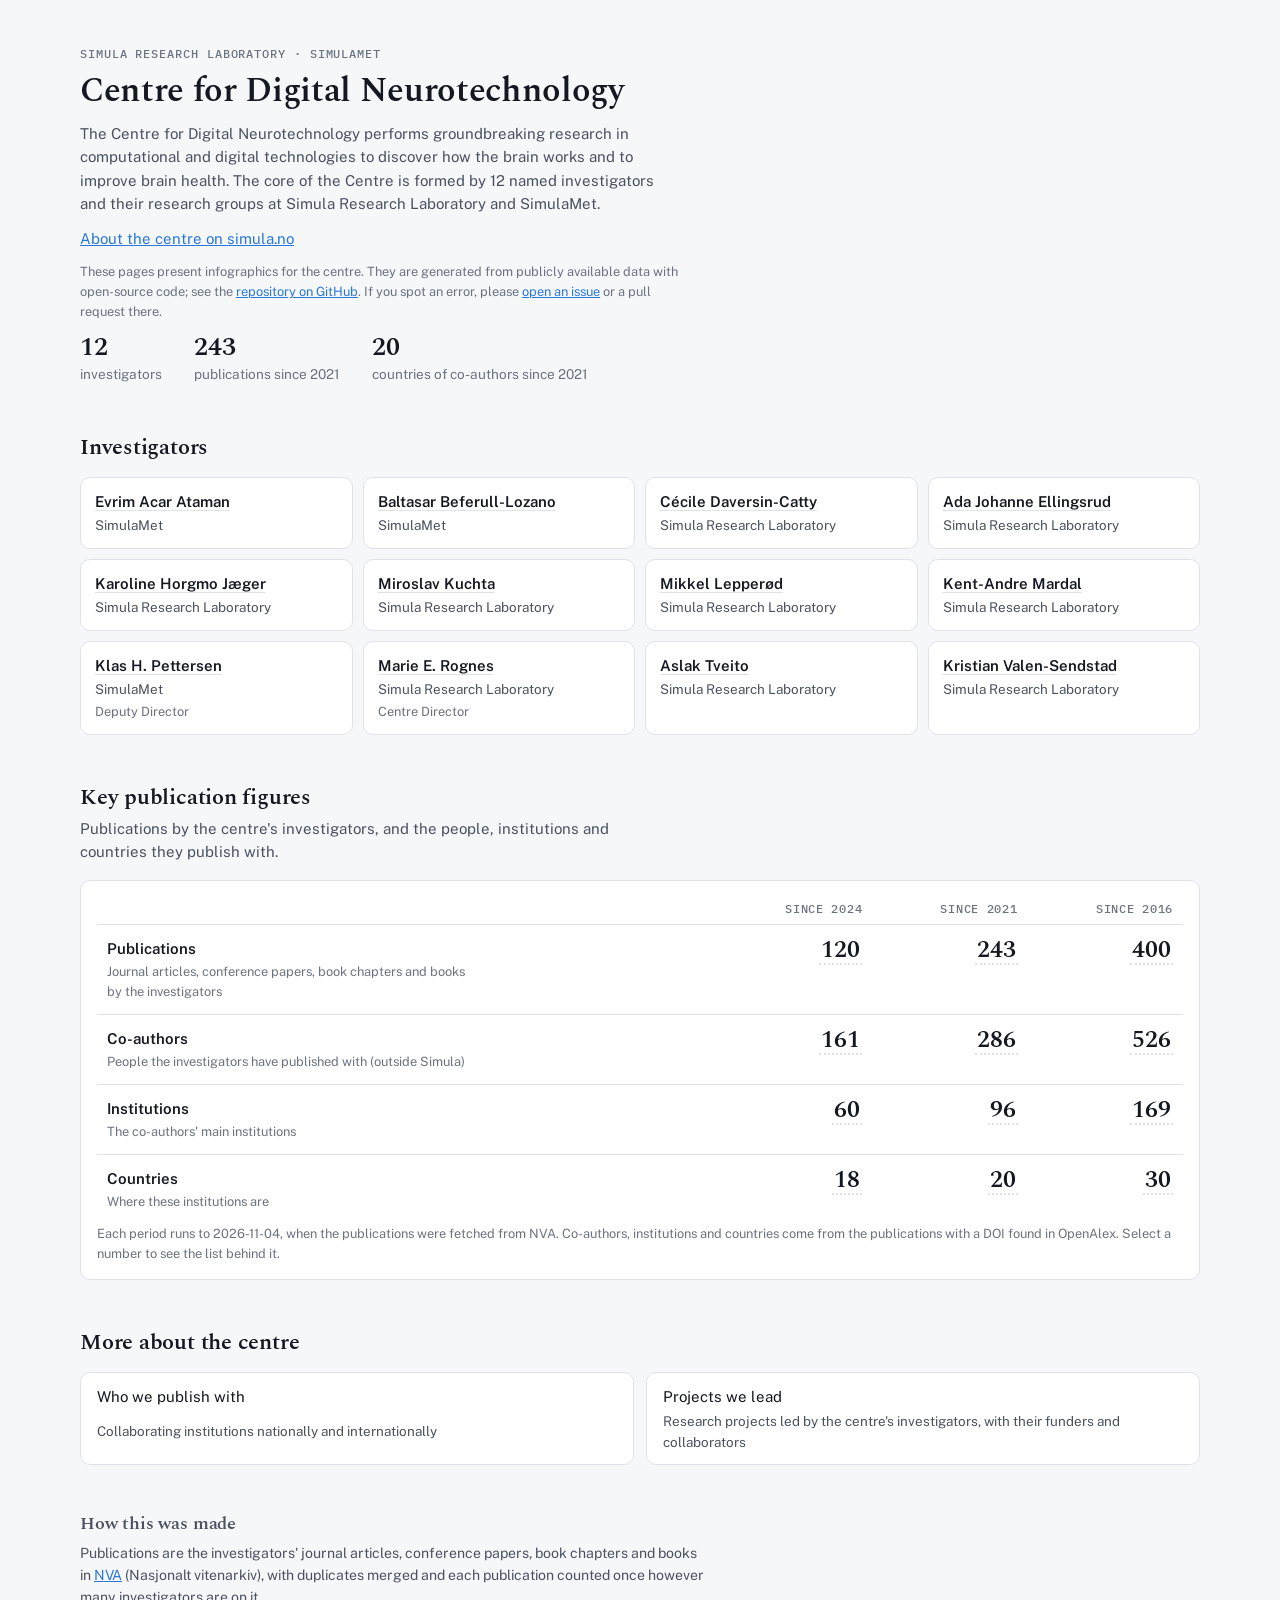
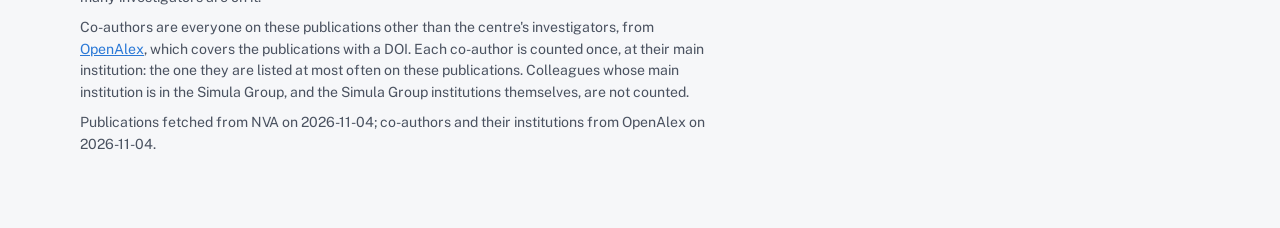
==== commit 66c88e01: "Overview: invite readers to report errors on GitHub Co-Authored-By: Claude Opus 5.5 <noreply@anthrop" ====
--- a/site/index.html
+++ b/site/index.html
@@ -7,7 +7,7 @@
 <link rel="icon" href="data:,">
 <link rel="stylesheet" href="assets/fonts.css">
 <style>
-/* Layout: one reading column; key figures as a table across three periods, investigators, then the project timeline. Same language as the centre's other pages. */
+/* Layout: one reading column; key figures as a table across three periods, investigators, then links to the other pages. Same language as the centre's other pages. */
 :root {
   --bg: #f6f7f9;
   --surface: #ffffff;
@@ -22,12 +22,6 @@
   --uni: #2a78d6;
   --hosp: #eb6834;
   --other: #1baf7a;
-  /* funders on the project timeline */
-  --f-rcn: #00b0b8; /* the teal-green of the EMIx logo */
-  --f-eu: #003399; /* EU flag blue */
-  --f-found: #e87ba4;
-  --f-other: #9aa3ae;
-  --today: #141820;
   --font-display: "Spectral", Georgia, "Times New Roman", serif;
   --font-body: "Public Sans", system-ui, -apple-system, "Segoe UI", sans-serif;
   --font-data: "IBM Plex Mono", ui-monospace, "SF Mono", Menlo, monospace;
@@ -37,7 +31,6 @@
     --bg: #0f1215; --surface: #171b20; --ink: #eef1f4; --ink-2: #c2c8d0; --muted: #949dab;
     --line: #2a3038; --land: #232a32; --land-edge: #313a45; --soft: #1e2329;
     --uni: #3987e5; --hosp: #d95926; --other: #199e70;
-    --f-rcn: #2ec4ca; --f-eu: #3b6fe0; --f-found: #d55181; --f-other: #6b7482; --today: #eef1f4;
     color-scheme: dark;
   }
 }
@@ -45,7 +38,6 @@
   --bg: #0f1215; --surface: #171b20; --ink: #eef1f4; --ink-2: #c2c8d0; --muted: #949dab;
   --line: #2a3038; --land: #232a32; --land-edge: #313a45; --soft: #1e2329;
   --uni: #3987e5; --hosp: #d95926; --other: #199e70;
-  --f-rcn: #2ec4ca; --f-eu: #3b6fe0; --f-found: #d55181; --f-other: #6b7482; --today: #eef1f4;
   color-scheme: dark;
 }
 
@@ -72,10 +64,6 @@
 .draft { justify-self: start; font-size: 0.82rem; color: var(--ink-2); border: 1px dashed var(--line); border-radius: 6px; padding: 6px 10px; background: var(--surface); }
 
 .controls { display: flex; flex-wrap: wrap; align-items: center; gap: 8px 12px; font-size: 0.84rem; color: var(--ink-2); }
-.seg { display: inline-flex; border: 1px solid var(--line); border-radius: 6px; overflow: hidden; background: var(--surface); }
-.seg button { font: 500 0.8rem var(--font-body); background: none; border: 0; padding: 5px 11px; color: var(--ink-2); cursor: pointer; }
-.seg button + button { border-left: 1px solid var(--line); }
-.seg button[aria-pressed="true"] { background: var(--soft); color: var(--ink); }
 
 .facts { display: flex; flex-wrap: wrap; gap: 8px 32px; }
 .fact { display: grid; gap: 2px; }
@@ -87,16 +75,7 @@
 .section-head { display: grid; gap: 6px; }
 .section-head p { max-width: 65ch; color: var(--ink-2); }
 .card { background: var(--surface); border: 1px solid var(--line); border-radius: 10px; }
-.legend { display: flex; flex-wrap: wrap; gap: 6px 18px; font-size: 0.82rem; color: var(--ink-2); }
-.legend span { display: inline-flex; align-items: center; gap: 6px; }
-.dot { width: 10px; height: 10px; border-radius: 50%; display: inline-block; }
-.sq { width: 12px; height: 10px; border-radius: 2px; display: inline-block; }
-
-.card { background: var(--surface); border: 1px solid var(--line); border-radius: 10px; }
-.legend { display: flex; flex-wrap: wrap; gap: 6px 18px; font-size: 0.82rem; color: var(--ink-2); }
-.legend span { display: inline-flex; align-items: center; gap: 6px; }
-.sq { width: 12px; height: 10px; border-radius: 2px; display: inline-block; }
-.map-top { display: flex; flex-wrap: wrap; justify-content: space-between; gap: 8px; align-items: center; }
+
 
 /* Key figures */
 .figures-card { padding: 8px 16px 16px; }
@@ -146,27 +125,6 @@
 .links a span { font-size: 0.84rem; color: var(--ink-2); }
 .links a:hover { border-color: var(--ink-2); }
 
-/* Projects */
-.timeline-card { padding: 16px; display: grid; gap: 12px; }
-.timeline-wrap { overflow-x: auto; }
-#timeline { display: block; width: 100%; min-width: 640px; height: auto; }
-#timeline .axis text { font: 400 11px var(--font-data); fill: var(--muted); }
-#timeline .grid line { stroke: var(--line); }
-#timeline .label { font: 500 12.5px var(--font-body); fill: var(--ink); }
-#timeline .who { font: 400 11.5px var(--font-body); fill: var(--muted); }
-#timeline .bar { cursor: pointer; }
-#timeline .bar rect { rx: 4; }
-#timeline .bar:hover rect, #timeline .bar.on rect { stroke: var(--ink); stroke-width: 1.5; }
-#timeline .today line { stroke: var(--today); stroke-dasharray: 3 3; }
-#timeline .today text { font: 500 11px var(--font-data); fill: var(--ink); }
-.undated { display: flex; flex-wrap: wrap; gap: 8px; align-items: center; font-size: 0.86rem; color: var(--ink-2); }
-.chip { font: 500 0.82rem var(--font-body); border: 1px solid var(--line); border-radius: 999px; padding: 3px 10px; background: var(--surface); color: var(--ink); cursor: pointer; display: inline-flex; gap: 6px; align-items: center; }
-.details { border-top: 1px solid var(--line); padding-top: 12px; display: grid; gap: 8px; font-size: 0.9rem; }
-.details dl { display: grid; grid-template-columns: max-content minmax(0, 1fr); gap: 4px 14px; margin: 0; }
-.details dt { color: var(--muted); font-size: 0.82rem; }
-.details dd { margin: 0; overflow-wrap: anywhere; }
-.pill { font: 500 0.72rem var(--font-data); text-transform: uppercase; letter-spacing: 0.05em; border: 1px solid var(--line); border-radius: 999px; padding: 1px 8px; color: var(--ink-2); }
-
 .method { font-size: 0.88rem; color: var(--ink-2); display: grid; gap: 8px; max-width: 70ch; }
 .method h2 { font-size: 1.1rem; }
 .method { font-size: 0.88rem; color: var(--ink-2); display: grid; gap: 8px; max-width: 70ch; }
@@ -182,7 +140,7 @@
     <h1>Centre for Digital Neurotechnology</h1>
     <p class="lede" id="lede"></p>
     <p class="lede"><a href="https://www.simula.no/research/research-centres/centre-digital-neurotechnology">About the centre on simula.no</a></p>
-    <p class="note">These pages present infographics for the centre. They are generated from publicly available data with open-source code; see the <a href="https://github.com/simulaneurotech/simulaneurotech.github.io">repository on GitHub</a>.</p>
+    <p class="note">These pages present infographics for the centre. They are generated from publicly available data with open-source code; see the <a href="https://github.com/simulaneurotech/simulaneurotech.github.io">repository on GitHub</a>. If you spot an error, please <a href="https://github.com/simulaneurotech/simulaneurotech.github.io/issues">open an issue</a> or a pull request there.</p>
     <div class="facts" id="facts"></div>
   </header>
 
@@ -205,23 +163,6 @@
     </div>
   </section>
 
-  <section id="projects-section">
-    <div class="section-head">
-      <h2>Projects</h2>
-      <p>Research projects with the centre's investigators that started in 2016 or later, coloured by main funder. Select a project for details.</p>
-      <p class="note" id="rcn-summary"></p>
-    </div>
-    <div class="card timeline-card">
-      <div class="map-top">
-        <div class="legend" id="funder-legend"></div>
-        <div class="seg" role="group" aria-label="Which projects" id="project-view"></div>
-      </div>
-      <div class="timeline-wrap"><svg id="timeline" role="img" aria-label="Project timeline"></svg></div>
-      <div class="undated" id="undated"></div>
-      <div class="details" id="details" hidden></div>
-    </div>
-  </section>
-
   <section id="links-section">
     <div class="section-head"><h2>More about the centre</h2></div>
     <div class="links">
@@ -235,25 +176,16 @@
     <h2>How this was made</h2>
     <p>Publications are the investigators' journal articles, conference papers, book chapters and books in <a href="https://nva.sikt.no/" target="_blank" rel="noopener">NVA</a> (Nasjonalt vitenarkiv), with duplicates merged and each publication counted once however many investigators are on it.</p>
     <p>Co-authors are everyone on these publications other than the centre's investigators, from <a href="https://openalex.org" target="_blank" rel="noopener">OpenAlex</a>, which covers the publications with a DOI. Each co-author is counted once, at their main institution: the one they are listed at most often on these publications. Colleagues whose main institution is in the Simula Group, and the Simula Group institutions themselves, are not counted.</p>
-    <p id="projects-method">Projects come from Simula's project pages and the NVA project register, selected and checked by hand; Research Council funding comes from its project bank.</p>
     <p id="generated"></p>
   </section>
 </div>
 
 <script src="assets/d3.min.js"></script>
 <script>
-const DATA = {"generated": "2026-11-04", "fetched": {"nva_publications": "2026-11-04", "coauthor_details": "2026-11-04", "nva_projects": "2026-10-30", "openalex": "2026-11-04", "projects_checked": "2026-11-04", "prosjektbanken": "2026-11-02", "simula_projects": "2026-10-30"}, "investigators": [{"name": "Evrim Acar Ataman", "affiliation": "SimulaMet", "page": "https://www.simula.no/people/evrim", "role": ""}, {"name": "Baltasar Beferull-Lozano", "affiliation": "SimulaMet", "page": "https://www.simula.no/people/baltasar", "role": ""}, {"name": "Cécile Daversin-Catty", "affiliation": "Simula Research Laboratory", "page": "https://www.simula.no/people/cecile", "role": ""}, {"name": "Ada Johanne Ellingsrud", "affiliation": "Simula Research Laboratory", "page": "https://www.simula.no/people/ada", "role": ""}, {"name": "Karoline Horgmo Jæger", "affiliation": "Simula Research Laboratory", "page": "https://www.simula.no/people/karolihj", "role": ""}, {"name": "Miroslav Kuchta", "affiliation": "Simula Research Laboratory", "page": "https://www.simula.no/people/miroslav", "role": ""}, {"name": "Mikkel Lepperød", "affiliation": "Simula Research Laboratory", "page": "https://www.simula.no/people/mikkel", "role": ""}, {"name": "Kent-Andre Mardal", "affiliation": "Simula Research Laboratory", "page": "https://www.simula.no/people/kent-and", "role": ""}, {"name": "Klas H. Pettersen", "affiliation": "SimulaMet", "page": "https://www.simula.no/people/klas", "role": "Deputy Director"}, {"name": "Marie E. Rognes", "affiliation": "Simula Research Laboratory", "page": "https://www.simula.no/people/meg", "role": "Centre Director"}, {"name": "Aslak Tveito", "affiliation": "Simula Research Laboratory", "page": "https://www.simula.no/people/aslak", "role": ""}, {"name": "Kristian Valen-Sendstad", "affiliation": "Simula Research Laboratory", "page": "https://www.simula.no/people/kvs", "role": ""}], "publications": {"1315205": {"year": 2016, "title": "Poro-elastic modeling of Syringomyelia – a systematic study of the effects of pia mater, central canal, median fissure, white and gray matter on pressure wave propagation and fluid movement within the cervical spinal cord", "url": "https://doi.org/10.1080/10255842.2015.1058927", "venue": "Computer Methods in Biomechanics and Biomedical Engineering", "investigators": ["Kent-Andre Mardal"], "authors": [["Karen-Helene Støverud", false], ["Martin Sandve Alnæs", false], ["Hans Petter Langtangen", false], ["Victor Haughton", false], ["Kent-Andre Mardal", true]]}, "1315208": {"year": 2016, "title": "Transitional flow in intracranial aneurysms - A space and time refinement study below the Kolmogorov scales using Lattice Boltzmann Method", "url": "https://doi.org/10.1016/j.compfluid.2015.12.011", "venue": "Computers & Fluids", "investigators": ["Kent-Andre Mardal"], "authors": [["Kartik Jain", false], ["Sabine Roller", false], ["Kent-Andre Mardal", true]]}, "1367550": {"year": 2016, "title": "Adjoint multi-start-based estimation of cardiac hyperelastic material parameters using shear data", "url": "https://doi.org/10.1007/s10237-016-0780-7", "venue": "Biomechanics and Modeling in Mechanobiology", "investigators": ["Marie E. Rognes"], "authors": [["Gabriel Balaban", false], ["Martin Sandve Alnæs", false], ["Joakim Sundnes", false], ["Marie Elisabeth Rognes", true]]}, "1368841": {"year": 2016, "title": "Computing rates of Markov models of voltage-gated ion channels by inverting partial differential equations governing the probability density functions of the conducting and non-conducting states", "url": "https://doi.org/10.1016/j.mbs.2016.04.011", "venue": "Mathematical Biosciences", "investigators": ["Aslak Tveito"], "authors": [["Aslak Tveito", true], ["Glenn Terje Lines", false], ["Andrew Edwards", false], ["Andrew McCulloch", false]]}, "1385470": {"year": 2016, "title": "Preconditioners for saddle point systems with trace constraints coupling 2D and 1D domains", "url": "https://doi.org/10.1137/15M1052822", "venue": "SIAM Journal on Scientific Computing", "investigators": ["Miroslav Kuchta", "Kent-Andre Mardal"], "authors": [["Miroslav Kuchta", true], ["Magne Nordaas", false], ["Joris C. G. Verschaeve", false], ["Mikael Mortensen", false], ["Kent-Andre Mardal", true]]}, "1388482": {"year": 2016, "title": "The association between the pulse pressure gradient at the cranio-cervical junction derived from phase-contrast magnetic resonance imaging and invasively measured pulsatile intracranial pressure in symptomatic patients with Chiari malformation type 1", "url": "https://doi.org/10.1007/s00701-016-2979-x", "venue": "Acta Neurochirurgica", "investigators": ["Kent-Andre Mardal"], "authors": [["Radek Fric", false], ["Erika Kristina Lindstrøm", false], ["Geir Ringstad", false], ["Kent-Andre Mardal", true], ["Per Kristian Eide", false]]}, "1388489": {"year": 2017, "title": "Parameter-robust discretization and preconditioning of Biot's consolidation model", "url": "https://doi.org/10.1137/15M1029473", "venue": "SIAM Journal on Scientific Computing", "investigators": ["Kent-Andre Mardal"], "authors": [["Jeonghun Lee", false], ["Kent-Andre Mardal", true], ["Ragnar Winther", false]]}, "1388764": {"year": 2016, "title": "Cerebrospinal fluid flow in adults", "url": "https://nva.sikt.no/registration/0198cc78deb4-ecd47132-6bf6-4958-afa4-a60db4e15545", "venue": "In: Handbook of clinical neurology\nNeuroimaging, part I (Handbook of Clinical Neurology)", "investigators": ["Kent-Andre Mardal"], "authors": [["William G. Bradley", false], ["Victor Haughton", false], ["Kent-Andre Mardal", true]]}, "1388765": {"year": 2016, "title": "Transitional hemodynamics in intracranial aneurysms - Comparative velocity investigations with high resolution Lattice Boltzmann simulations, normal resolution ANSYS simulations and MR imaging", "url": "https://doi.org/10.1118/1.4964793", "venue": "Medical Physics", "investigators": ["Kent-Andre Mardal"], "authors": [["Kartik Jain", false], ["Jingfeng Jiang", false], ["Charles M Strother", false], ["Kent-Andre Mardal", true]]}, "1390213": {"year": 2016, "title": "Robust preconditioners for PDE-constrained optimization with limited observations", "url": "https://doi.org/10.1007/s10543-016-0635-8", "venue": "BIT Numerical Mathematics", "investigators": ["Kent-Andre Mardal"], "authors": [["Kent-Andre Mardal", true], ["Bjørn Fredrik Nielsen", false], ["Magne Nordaas", false]]}, "1403803": {"year": 2016, "title": "Computational investigation of cerebrospinal fluid dynamics in the posterior cranial fossa and cervical subarachnoid space in patients with Chiari I malformation", "url": "https://doi.org/10.1371/journal.pone.0162938", "venue": "PLOS ONE", "investigators": ["Kent-Andre Mardal"], "authors": [["Karen-Helene Støverud", false], ["Hans Petter Langtangen", false], ["Geir Ringstad", false], ["Per Kristian Eide", false], ["Kent-Andre Mardal", true]]}, "1405558": {"year": 2016, "title": "Singular spectrum-based matrix completion for time series recovery and prediction", "url": "https://doi.org/10.1186/s13634-016-0360-0", "venue": "EURASIP Journal on Advances in Signal Processing", "investigators": ["Baltasar Beferull-Lozano"], "authors": [["Grigoris Tsagkatakis", false], ["Baltasar Beferull-Lozano", true], ["Panagiotis Tsakalides", false]]}, "1414880": {"year": 2016, "title": "Deletion of aquaporin-4 curtails extracellular glutamate elevation in cortical spreading depression in awake mice", "url": "https://doi.org/10.1093/cercor/bhw359", "venue": "Cerebral Cortex", "investigators": ["Klas H. Pettersen"], "authors": [["Rune Enger", false], ["Didrik Bakke Dukefoss", false], ["Wannan Tang", false], ["Klas Pettersen", true], ["Daniel Marelius Bjørnstad", false], ["Paul Johannes Helm", false], ["Vidar Jensen", false], ["Rolf Sprengel", false], ["Koen Gerard Alois Vervaeke", false], ["Ole Petter Ottersen", false], ["Erlend Arnulf Nagelhus", false]]}, "1424754": {"year": 2016, "title": "Adaptive consensus-based distributed detection in WSN with unreliable links", "url": "https://doi.org/10.1109/ICASSP.2016.7472516", "venue": "Proceedings of the IEEE International Conference on Acoustics, Speech and Signal Processing", "investigators": ["Baltasar Beferull-Lozano"], "authors": [["Daniel Alonso", false], ["Baltasar Beferull-Lozano", true]]}, "1431203": {"year": 2016, "title": "Effect of Ionic Diffusion on Extracellular Potentials in Neural Tissue", "url": "https://doi.org/10.1371/journal.pcbi.1005193", "venue": "PLoS Computational Biology", "investigators": ["Klas H. Pettersen"], "authors": [["Geir Halnes", false], ["Tuomo Mäki-Marttunen", false], ["Daniel Keller", false], ["Klas Pettersen", true], ["Ole Andreas Andreassen", false], ["Gaute Einevoll", false]]}, "1433123": {"year": 2017, "title": "Direct numerical simulation of transitional hydrodynamcis of the cerebrospinal fluid in Chiari I malformation: The role of cranio-vertebral junction", "url": "https://doi.org/10.1002/cnm.2853", "venue": "International Journal for Numerical Methods in Biomedical Engineering", "investigators": ["Kent-Andre Mardal"], "authors": [["Kartik Jain", false], ["Geir Ringstad", false], ["Per Kristian Eide", false], ["Kent-Andre Mardal", true]]}, "1447416": {"year": 2017, "title": "Removal of perineuronal nets unlocks juvenile plasticity through network mechanisms of decreased inhibition and increased gamma Activity", "url": "https://doi.org/10.1523/JNEUROSCI.2504-16.2016", "venue": "Journal of Neuroscience", "investigators": ["Mikkel Lepperød"], "authors": [["Kristian Kinden Lensjø", false], ["Mikkel Elle Lepperød", true], ["Gunnar Dick", false], ["Torkel Hafting", false], ["Marianne Fyhn", false]]}, "1454746": {"year": 2016, "title": "Adaptive Consensus-Based Distributed Kalman Filter for WSNs with Random Link Failures", "url": "https://doi.org/10.1109/DCOSS.2016.38", "venue": "In: 2016 IEEE International Conference on Distributed Computing in Sensor Systems", "investigators": ["Baltasar Beferull-Lozano"], "authors": [["Daniel Alonso", false], ["Baltasar Beferull-Lozano", true]]}, "1459960": {"year": 2017, "title": "A numerical investigation of intrathecal isobaric drug dispersion within the cervical subarachnoid space", "url": "https://doi.org/10.1371/journal.pone.0173680", "venue": "PLOS ONE", "investigators": ["Miroslav Kuchta", "Kent-Andre Mardal"], "authors": [["Per Thomas Haga", false], ["Giulia Pizzichelli", false], ["Mikael Mortensen", false], ["Miroslav Kuchta", true], ["Soroush Heidari Pahlavian", false], ["Edoardo Sinibaldi", false], ["Bryn A. Martin", false], ["Kent-Andre Mardal", true]]}, "1479389": {"year": 2017, "title": "Robustness of common hemodynamic indicators with respect to numerical resolution in 38 middle cerebral artery aneurysms", "url": "https://doi.org/10.1371/journal.pone.0177566", "venue": "PLOS ONE", "investigators": ["Kent-Andre Mardal"], "authors": [["Øyvind Evju", false], ["Jose M. Pozo", false], ["Alejandro F. Frangi", false], ["Kent-Andre Mardal", true]]}, "1479398": {"year": 2017, "title": "Weakly Imposed Symmetry and Robust Preconditioners for Biot’s Consolidation Model", "url": "https://doi.org/10.1515/cmam-2017-0016", "venue": "Computational Methods in Applied Mathematics", "investigators": ["Kent-Andre Mardal"], "authors": [["Trygve Bærland", false], ["Jeonghun J. Lee", false], ["Kent-Andre Mardal", true], ["Ragnar Winther", false]]}, "1492283": {"year": 2017, "title": "Focal local field potential signature of the single-axon monosynaptic thalamocortical connection", "url": "https://doi.org/10.1523/JNEUROSCI.2715-16.2017", "venue": "Journal of Neuroscience", "investigators": ["Klas H. Pettersen"], "authors": [["Espen Hagen", false], ["Janne- Christine Fossum", false], ["Klas Pettersen", true], ["Jose-Manuel Alonso", false], ["Harvey A. Swadlow", false], ["Gaute Einevoll", false]]}, "1492395": {"year": 2017, "title": "Temporal processing in the visual cortex of the awake and anesthetized rat", "url": "https://doi.org/10.1523/ENEURO.0059-17.2017", "venue": "eNeuro", "investigators": ["Mikkel Lepperød"], "authors": [["Ida E. J. Aasebø", false], ["Mikkel Elle Lepperød", true], ["Maria Stavrinou", false], ["Sandra Nøkkevangen", false], ["Gaute Einevoll", false], ["Torkel Hafting", false], ["Marianne Fyhn", false]]}, "1494049": {"year": 2017, "title": "Ion diffusion may introduce spurious current sources in current-source density (CSD) analysis", "url": "https://doi.org/10.1152/jn.00976.2016", "venue": "Journal of Neurophysiology", "investigators": ["Klas H. Pettersen"], "authors": [["Geir Halnes", false], ["Tuomo Mäki-Marttunen", false], ["Klas Pettersen", true], ["Ole Andreas Andreassen", false], ["Gaute Einevoll", false]]}, "1494742": {"year": 2017, "title": "Non-parametric spectrum cartography using adaptive radial basis  functions", "url": "https://doi.org/10.1109/ICASSP.2017.7952827", "venue": "In: 2017 IEEE International Conference on Acoustics, Speech and Signal Processing (ICASSP) (Proceedings of the IEEE International Conference on Acoustics, Speech and Signal Processing)", "investigators": ["Baltasar Beferull-Lozano"], "authors": [["Mohamed Hamid", false], ["Baltasar Beferull-Lozano", true]]}, "1499040": {"year": 2017, "title": "An evaluation of the accuracy of classical models for computing the membrane potential and extracellular potential for neurons", "url": "https://doi.org/10.3389/fncom.2017.00027", "venue": "Frontiers in Computational Neuroscience", "investigators": ["Karoline Horgmo Jæger", "Aslak Tveito"], "authors": [["Aslak Tveito", true], ["Karoline Horgmo Jæger", true], ["Glenn Terje Lines", false], ["Lukasz Paszkowski", false], ["Joakim Sundnes", false], ["Andrew Edwards", false], ["Tuomo Mäki-Marttunen", false], ["Geir Halnes", false], ["Gaute Einevoll", false]]}, "1503524": {"year": 2017, "title": "A cell-based framework for numerical modeling of electrical conduction in cardiac tissue", "url": "https://doi.org/10.3389/fphy.2017.00048", "venue": "Frontiers in Physics", "investigators": ["Karoline Horgmo Jæger", "Miroslav Kuchta", "Kent-Andre Mardal", "Marie E. Rognes", "Aslak Tveito"], "authors": [["Aslak Tveito", true], ["Karoline Horgmo Jæger", true], ["Miroslav Kuchta", true], ["Kent-Andre Mardal", true], ["Marie Elisabeth Rognes", true]]}, "1503525": {"year": 2017, "title": "Interstitial solute transport in 3D reconstructed neuropil occurs by diffusion rather than bulk flow", "url": "https://doi.org/10.1073/pnas.1706942114", "venue": "Proceedings of the National Academy of Sciences of the United States of America (PNAS)", "investigators": ["Kent-Andre Mardal", "Klas H. Pettersen"], "authors": [["Karl Erik Holter", false], ["Benjamin Dam Kehlet", false], ["Anna Devor", false], ["Terrence J. Sejnowski", false], ["Anders M. Dale", false], ["Stig William Omholt", false], ["Ole Petter Ottersen", false], ["Erlend Arnulf Nagelhus", false], ["Kent-Andre Mardal", true], ["Klas Pettersen", true]]}, "1505214": {"year": 2017, "title": "Numerical study of intrathecal drug delivery to a permeable spinal cord: effect of catheter position and angle", "url": "https://doi.org/10.1080/10255842.2017.1393805", "venue": "Computer Methods in Biomechanics and Biomedical Engineering", "investigators": ["Kent-Andre Mardal", "Marie E. Rognes"], "authors": [["Giulia Pizzichelli", false], ["Benjamin Dam Kehlet", false], ["Øyvind Evju", false], ["Bryn A. Martin", false], ["Marie Elisabeth Rognes", true], ["Kent-Andre Mardal", true], ["Edoardo Sinibaldi", false]]}, "1521885": {"year": 2017, "title": "Non-invasive assessment of pulsatile intracranial pressure with phase-contrast magnetic resonance imaging", "url": "https://doi.org/10.1371/journal.pone.0188896", "venue": "PLOS ONE", "investigators": ["Kent-Andre Mardal"], "authors": [["Geir Ringstad", false], ["Erika Kristina Lindstrøm", false], ["Svein Are Sirirud Vatnehol", false], ["Kent-Andre Mardal", true], ["Kyrre Eeg Emblem", false], ["Per Kristian Eide", false]]}, "1524811": {"year": 2017, "title": "Topology Design to Increase Network Lifetime in WSN for Graph Filtering in Consensus Processes", "url": "https://doi.org/10.23919/EUSIPCO.2017.8081227", "venue": "In: 2017 25th European Signal Processing Conference (EUSIPCO) (European Signal Processing Conference)", "investigators": ["Baltasar Beferull-Lozano"], "authors": [["Leila Ben Saad", false], ["Thilina Nuwan Weerasinghe", false], ["Baltasar Beferull-Lozano", true]]}, "1525047": {"year": 2017, "title": "Consensus-Based Distributed State Estimation of Biofilm in Reverse Osmosis Membranes by WSNs", "url": "https://doi.org/10.1201/b21948-2", "venue": "In: Proceedings of the 3rd International Workshop on Cyber-Physical Systems for Smart Water Networks", "investigators": ["Baltasar Beferull-Lozano"], "authors": [["Daniel Alonso", false], ["César Asensio-Marco", false], ["Baltasar Beferull-Lozano", true]]}, "1528984": {"year": 2017, "title": "High-resolution data assimilation of cardiac mechanics applied to a dyssynchronous ventricle", "url": "https://doi.org/10.1002/cnm.2863", "venue": "International Journal for Numerical Methods in Biomedical Engineering", "investigators": ["Marie E. Rognes"], "authors": [["Gabriel Balaban", false], ["Henrik Nicolay Finsberg", false], ["Hans Henrik Odland", false], ["Marie Elisabeth Rognes", true], ["Stian Balnagown Ross", false], ["Joakim Sundnes", false], ["Samuel Thomas Wall", false]]}, "1538202": {"year": 2017, "title": "Spectrum cartography using adaptive radial basis functions: Experimental validation", "url": "https://doi.org/10.1109/SPAWC.2017.8227752", "venue": "In: 18th IEEE International Workshop on Signal Processing Advances in Wireless Communications (SPAWC 2017)", "investigators": ["Baltasar Beferull-Lozano"], "authors": [["Henning Idsøe", false], ["Mohamed Hamid", false], ["Thomas Jordbru", false], ["Linga Reddy Cenkeramaddi", false], ["Baltasar Beferull-Lozano", true]]}, "1539744": {"year": 2017, "title": "Radio measurements on a customized software defined radio module: A case study of energy detection spectrum sensing", "url": "https://doi.org/10.1109/I2MTC.2017.7969681", "venue": "In: 2017 IEEE International Instrumentation and Measurement Technology Conference", "investigators": ["Baltasar Beferull-Lozano"], "authors": [["Thomas Jordbru", false], ["Henning Idsøe", false], ["Linga Reddy Cenkeramaddi", false], ["Baltasar Beferull-Lozano", true], ["Mohamed Hamid", false]]}, "1540041": {"year": 2017, "title": "Topology design to reduce energy consumption of distributed graph filtering in WSN", "url": "https://doi.org/10.1109/GlobalSIP.2017.8309031", "venue": "In: 5th IEEE Global Conference on Signal and Information Processing (GlobalSIP 2017)", "investigators": ["Baltasar Beferull-Lozano"], "authors": [["Leila Ben Saad", false], ["César Asensio-Marco", false], ["Baltasar Beferull-Lozano", true]]}, "1548624": {"year": 2018, "title": "Comparison of phase-contrast MR and flow simulations for the study of CSF Dynamics in the cervical spine", "url": "https://doi.org/10.1177/1971400918759812", "venue": "The Neuroradiology Journal (NRJ)", "investigators": ["Kent-Andre Mardal"], "authors": [["Erika Kristina Lindstrøm", false], ["Jakob Emil Schreiner", false], ["Geir Ringstad", false], ["Victor Haughton", false], ["Per Kristian Eide", false], ["Kent-Andre Mardal", true]]}, "1554776": {"year": 2018, "title": "Inverse estimation of cardiac activation times via gradient-based optimization", "url": "https://doi.org/10.1002/cnm.2919", "venue": "International Journal for Numerical Methods in Biomedical Engineering", "investigators": ["Marie E. Rognes"], "authors": [["Siri Kallhovd", false], ["Mary Margot Catherine Maleckar", false], ["Marie Elisabeth Rognes", true]]}, "1572730": {"year": 2017, "title": "Graph recursive least squares filter for topology inference in causal data processes", "url": "https://doi.org/10.1109/CAMSAP.2017.8313212", "venue": "In: Computational Advances in Multi-Sensor Adaptive Processing,\nIEEE 7th International Workshop on (CAMSAP)", "investigators": ["Baltasar Beferull-Lozano"], "authors": [["Mahmoud Ramezani-Mayiami", false], ["Baltasar Beferull-Lozano", true]]}, "1572732": {"year": 2017, "title": "Online topology estimation for vector autoregressive processes in data networks", "url": "https://doi.org/10.1109/CAMSAP.2017.8313211", "venue": "In: Computational Advances in Multi-Sensor Adaptive Processing,\nIEEE 7th International Workshop on (CAMSAP)", "investigators": ["Baltasar Beferull-Lozano"], "authors": [["Bakht Zaman", false], ["Luis M. Lopez-Ramos", false], ["Daniel Romero", false], ["Baltasar Beferull-Lozano", true]]}, "1576810": {"year": 2017, "title": "Experimental validation for spectrum cartography using adaptive multi-kernels", "url": "https://doi.org/10.1109/ICSPCS.2017.8270459", "venue": "In: 2017, 11th International Conference on Signal Processing and\nCommunication Systems (ICSPCS)", "investigators": ["Baltasar Beferull-Lozano"], "authors": [["Henning Idsøe", false], ["Mohamed Hamid", false], ["Linga Reddy Cenkeramaddi", false], ["Thomas Jordbru", false], ["Baltasar Beferull-Lozano", true]]}, "1576821": {"year": 2017, "title": "Implementation of a two stage fully-blind self-adapted spectrum sensing algorithm", "url": "https://doi.org/10.1109/ICSPCS.2017.8270477", "venue": "In: 2017, 11th International Conference on Signal Processing and\nCommunication Systems (ICSPCS)", "investigators": ["Baltasar Beferull-Lozano"], "authors": [["Thomas Jordbru", false], ["Mohamed Hamid", false], ["Linga Reddy Cenkeramaddi", false], ["Henning Idsøe", false], ["Baltasar Beferull-Lozano", true]]}, "1591663": {"year": 2018, "title": "Brain-wide glymphatic enhancement and clearance in humans assessed with MRI", "url": "https://doi.org/10.1172/jci.insight.121537", "venue": "Journal of Clinical Investigation", "investigators": ["Kent-Andre Mardal"], "authors": [["Geir Ringstad", false], ["Lars Magnus Valnes", false], ["Anders Dale", false], ["Are Hugo Pripp", false], ["Svein Are Sirirud Vatnehol", false], ["Kyrre Eeg Emblem", false], ["Kent-Andre Mardal", true], ["Per Kristian Eide", false]]}, "1594685": {"year": 2019, "title": "Preconditioning trace coupled 3d-1d systems using fractional Laplacian", "url": "https://doi.org/10.1002/num.22304", "venue": "Numerical Methods for Partial Differential Equations", "investigators": ["Miroslav Kuchta", "Kent-Andre Mardal"], "authors": [["Miroslav Kuchta", true], ["Kent-Andre Mardal", true], ["Mikael Mortensen", false]]}, "1596679": {"year": 2018, "title": "In vivo estimation of elastic heterogeneity in an infarcted human heart", "url": "https://doi.org/10.1007/s10237-018-1028-5", "venue": "Biomechanics and Modeling in Mechanobiology", "investigators": ["Marie E. Rognes"], "authors": [["Gabriel Balaban", false], ["Henrik Nicolay Finsberg", false], ["Simon Wolfgang Funke", false], ["Trine Synnøve Fink Håland", false], ["Einar Hopp", false], ["Joakim Sundnes", false], ["Samuel T Wall", false], ["Marie Elisabeth Rognes", true]]}, "1598799": {"year": 2018, "title": "Experimental directory structure (Exdir): An alternative to HDF5 without introducing a new file format", "url": "https://doi.org/10.3389/fninf.2018.00016", "venue": "Frontiers in Neuroinformatics", "investigators": ["Mikkel Lepperød"], "authors": [["Svenn-Arne Dragly", false], ["Milad Mobarhan", false], ["Mikkel Elle Lepperød", true], ["Simen Tennøe", false], ["Marianne Fyhn", false], ["Torkel Hafting", false], ["Anders Malthe-Sørenssen", false]]}, "1602059": {"year": 2019, "title": "On the singular Neumann problem in linear elasticity", "url": "https://doi.org/10.1002/nla.2212", "venue": "Numerical Linear Algebra with Applications", "investigators": ["Miroslav Kuchta", "Kent-Andre Mardal"], "authors": [["Miroslav Kuchta", true], ["Kent-Andre Mardal", true], ["Mikael Mortensen", false]]}, "1602060": {"year": 2018, "title": "Fluid dynamics in syringomyelia cavities: Effects of heart rate, CSF velocity, CSF velocity waveform and craniovertebral decompression", "url": "https://doi.org/10.1177/1971400918795482", "venue": "The Neuroradiology Journal (NRJ)", "investigators": ["Kent-Andre Mardal", "Marie E. Rognes"], "authors": [["Vegard Vinje", false], ["Justin Brucker", false], ["Marie Elisabeth Rognes", true], ["Kent-Andre Mardal", true], ["Victor Haughton", false]]}, "1607782": {"year": 2019, "title": "Variational data assimilation for transient blood flow simulations - Cerebral aneurysms as an illustrative example", "url": "https://doi.org/10.1002/cnm.3152", "venue": "International Journal for Numerical Methods in Biomedical Engineering", "investigators": ["Kent-Andre Mardal"], "authors": [["Simon Wolfgang Funke", false], ["Magne Nordaas", false], ["Øyvind Evju", false], ["Martin Alnæs", false], ["Kent-Andre Mardal", true]]}, "1607786": {"year": 2018, "title": "Cerebrospinal fluid volumetric net flow rate and direction in idiopathic normal pressure hydrocephalus", "url": "https://doi.org/10.1016/j.nicl.2018.09.006", "venue": "NeuroImage: Clinical", "investigators": ["Kent-Andre Mardal"], "authors": [["Erika Kristina Lindstrøm", false], ["Geir Ringstad", false], ["Kent-Andre Mardal", true], ["Per Kristian Eide", false]]}, "1619648": {"year": 2018, "title": "Underlay Device-to-Device Communications on Multiple Channels", "url": "https://doi.org/10.1109/ICASSP.2018.8462424", "venue": "In: 2018 IEEE International Conference on Acoustics, Speech and Signal Processing (ICASSP) (Proceedings of the IEEE International Conference on Acoustics, Speech and Signal Processing)", "investigators": ["Baltasar Beferull-Lozano"], "authors": [["Mohamed Elnourani", false], ["Mohamed Hamid", false], ["Daniel Romero", false], ["Baltasar Beferull-Lozano", true]]}, "1619655": {"year": 2018, "title": "Localization-Free Power Cartography", "url": "https://doi.org/10.1109/ICASSP.2018.8461731", "venue": "In: 2018 IEEE International Conference on Acoustics, Speech and Signal Processing (ICASSP) (Proceedings of the IEEE International Conference on Acoustics, Speech and Signal Processing)", "investigators": ["Baltasar Beferull-Lozano"], "authors": [["Yves Teganya", false], ["Luis M. Lopez-Ramos", false], ["Daniel Romero", false], ["Baltasar Beferull-Lozano", true]]}, "1619658": {"year": 2018, "title": "Fast Distributed Subspace Projection via Graph Filters", "url": "https://doi.org/10.1109/ICASSP.2018.8462110", "venue": "In: 2018 IEEE International Conference on Acoustics, Speech and Signal Processing (ICASSP) (Proceedings of the IEEE International Conference on Acoustics, Speech and Signal Processing)", "investigators": ["Baltasar Beferull-Lozano"], "authors": [["Thilina Nuwan Weerasinghe", false], ["Daniel Romero", false], ["César Asensio-Marco", false], ["Baltasar Beferull-Lozano", true]]}, "1619664": {"year": 2019, "title": "Cross-layer MAC Protocol for Unbiased Average Consensus under Random Interference", "url": "https://doi.org/10.1109/TSIPN.2018.2873070", "venue": "IEEE Transactions on Signal and Information Processing over Networks", "investigators": ["Baltasar Beferull-Lozano"], "authors": [["César Asensio-Marco", false], ["Daniel Alonso-Román", false], ["Baltasar Beferull-Lozano", true]]}, "1619683": {"year": 2018, "title": "Stochastic Graph Filtering under Asymmetric Links in Wireless Sensor Networks", "url": "https://doi.org/10.1109/SPAWC.2018.8445848", "venue": "In: 2018 IEEE 19th International Workshop on Signal Processing Advances in Wireless Communications (SPAWC) (Proceedings of IEEE Workshop on Signal Processing Advances in Wireless Communications (SPAWC))", "investigators": ["Baltasar Beferull-Lozano"], "authors": [["Leila Ben Saad", false], ["Baltasar Beferull-Lozano", true]]}, "1619685": {"year": 2018, "title": "Energy Efficient Consensus Over Directed Graphs", "url": "https://doi.org/10.1109/ICASSP.2018.8461849", "venue": "In: 2018 IEEE International Conference on Acoustics, Speech and Signal Processing (ICASSP) (Proceedings of the IEEE International Conference on Acoustics, Speech and Signal Processing)", "investigators": ["Baltasar Beferull-Lozano"], "authors": [["César Asensio-Marco", false], ["Baltasar Beferull-Lozano", true]]}, "1619689": {"year": 2018, "title": "Joint Topology and Radio Resource Optimization for Device-to-Device Based Mobile Social Networks", "url": "https://doi.org/10.1109/ICASSP.2018.8461962", "venue": "In: 2018 IEEE International Conference on Acoustics, Speech and Signal Processing (ICASSP) (Proceedings of the IEEE International Conference on Acoustics, Speech and Signal Processing)", "investigators": ["Baltasar Beferull-Lozano"], "authors": [["Mohamed Hamid", false], ["Baltasar Beferull-Lozano", true]]}, "1619691": {"year": 2018, "title": "Adaptive Medium Access Control for Distributed Processing in Wireless Sensor Networks", "url": "https://doi.org/10.1109/TSIPN.2018.2866324", "venue": "IEEE Transactions on Signal and Information Processing over Networks", "investigators": ["Baltasar Beferull-Lozano"], "authors": [["César Asensio-Marco", false], ["Baltasar Beferull-Lozano", true]]}, "1623182": {"year": 2018, "title": "Open source modules for tracking animal behavior and closed-loop stimulation based on Open Ephys and Bonsai", "url": "https://doi.org/10.1088/1741-2552/aacf45", "venue": "Journal of Neural Engineering", "investigators": ["Mikkel Lepperød"], "authors": [["Alessio Paolo Buccino", false], ["Mikkel Elle Lepperød", true], ["Svenn-Arne Dragly", false], ["Philipp Häfliger", false], ["Marianne Fyhn", false], ["Torkel Hafting", false]]}, "1632049": {"year": 2018, "title": "Deep Reinforcement Learning achieves flow control of the 2D Karman Vortex Street", "url": "https://nva.sikt.no/registration/0198cc861ef6-f92f7fc3-ac57-4e9a-9cd3-adb7ebd7074e", "venue": "arXiv.org", "investigators": ["Miroslav Kuchta"], "authors": [["Jean Rabault", false], ["Miroslav Kuchta", true], ["Atle Jensen", false], ["Ulysse Reglade", false], ["Cerardi Nicolas", false]]}, "1633947": {"year": 2018, "title": "Self-Powered IoT Device for Indoor Applications", "url": "https://doi.org/10.1109/VLSID.2018.110", "venue": "VLSI Design", "investigators": ["Baltasar Beferull-Lozano"], "authors": [["Rolf Arne Kjellby", false], ["Thor Eirik Johnsrud", false], ["Svein Erik Løtveit", false], ["Linga Reddy Cenkeramaddi", false], ["Mohamed Hamid", false], ["Baltasar Beferull-Lozano", true]]}, "1634008": {"year": 2018, "title": "Ca2+ signals in astrocytes facilitate spread of epileptiform activity", "url": "https://doi.org/10.1093/cercor/bhy196", "venue": "Cerebral Cortex", "investigators": ["Klas H. Pettersen"], "authors": [["Kjell Heuser", false], ["Cecilie Nome", false], ["Klas Pettersen", true], ["Knut Sindre Åbjørsbråten", false], ["Vidar Jensen", false], ["Wannan Tang", false], ["Rolf Sprengel", false], ["Erik Taubøll", false], ["Erlend Arnulf Nagelhus", false], ["Rune Enger", false]]}, "1636854": {"year": 2018, "title": "Magnitude and direction of aqueductal cerebrospinal fluid flow: large variations in patients with intracranial aneurysms with or without a previous subarachnoid hemorrhage", "url": "https://doi.org/10.1007/s00701-018-3730-6", "venue": "Acta Neurochirurgica", "investigators": ["Kent-Andre Mardal"], "authors": [["Erika Kristina Lindstrøm", false], ["Geir Ringstad", false], ["Angelika Sorteberg", false], ["Wilhelm Sorteberg", false], ["Kent-Andre Mardal", true], ["Per Kristian Eide", false]]}, "1670410": {"year": 2018, "title": "Computing optimal properties of drugs using mathematical models of single channel dynamics", "url": "https://doi.org/10.1515/cmb-2018-0004", "venue": "Computational and Mathematical Biophysics", "investigators": ["Aslak Tveito"], "authors": [["Aslak Tveito", true], ["Mary Margot Catherine Maleckar", false], ["Glenn Terje Lines", false]]}, "1671828": {"year": 2018, "title": "Inversion and computational maturation of drug response using human stem cell\nderived cardiomyocytes in microphysiological systems", "url": "https://doi.org/10.1038/s41598-018-35858-7", "venue": "Scientific Reports", "investigators": ["Karoline Horgmo Jæger", "Aslak Tveito"], "authors": [["Aslak Tveito", true], ["Karoline Horgmo Jæger", true], ["Nathaniel Huebsch", false], ["Berenice Charrez", false], ["Andrew Edwards", false], ["Samuel Thomas Wall", false], ["Kevin Healy", false]]}, "1672266": {"year": 2019, "title": "Multigrid Methods for Discrete Fractional Sobolev Spaces", "url": "https://doi.org/10.1137/18M1191488", "venue": "SIAM Journal on Scientific Computing", "investigators": ["Miroslav Kuchta", "Kent-Andre Mardal"], "authors": [["Trygve Bærland", false], ["Miroslav Kuchta", true], ["Kent-Andre Mardal", true]]}, "1679366": {"year": 2019, "title": "Artificial neural networks trained through deep reinforcement learning discover control strategies for active flow control", "url": "https://doi.org/10.1017/jfm.2019.62", "venue": "Journal of Fluid Mechanics", "investigators": ["Miroslav Kuchta"], "authors": [["Jean Rabault", false], ["Miroslav Kuchta", true], ["Atle Jensen", false], ["Ulysse Antoine Reglade", false], ["Nicolas Cerardi", false]]}, "1680560": {"year": 2018, "title": "Decentralized subspace projection in large networks", "url": "https://doi.org/10.1109/GlobalSIP.2018.8646531", "venue": "In: 2018 IEEE Global Conference on Signal and Information Processing (GlobalSIP)", "investigators": ["Baltasar Beferull-Lozano"], "authors": [["Siavash Mollaebrahim Ghari", false], ["César Asensio-Marco", false], ["Daniel Romero", false], ["Baltasar Beferull-Lozano", true]]}, "1680902": {"year": 2018, "title": "Dynamic network identification from non-stationary vector autoregressive time series", "url": "https://doi.org/10.1109/GlobalSIP.2018.8646607", "venue": "In: 2018 IEEE Global Conference on Signal and Information Processing (GlobalSIP)", "investigators": ["Baltasar Beferull-Lozano"], "authors": [["Luis M. Lopez-Ramos", false], ["Daniel Romero", false], ["Bakht Zaman", false], ["Baltasar Beferull-Lozano", true]]}, "1681834": {"year": 2018, "title": "Consensus-Based Distributed Detection and State Estimation of Biofilm in Reverse Osmosis Membranes by WSNs", "url": "https://doi.org/10.1201/b21948", "venue": "In: Smart Water Grids", "investigators": ["Baltasar Beferull-Lozano"], "authors": [["Daniel Alonso", false], ["César Asensio-Marco", false], ["Baltasar Beferull-Lozano", true]]}, "1684227": {"year": 2018, "title": "Real-world variability in the prediction of intracranial aneurysm wall shear stress: The 2015 international aneurysm CFD challenge", "url": "https://doi.org/10.1007/s13239-018-00374-2", "venue": "Cardiovascular Engineering and Technology", "investigators": ["Kent-Andre Mardal", "Kristian Valen-Sendstad"], "authors": [["Kristian Valen-Sendstad", false], ["Aslak Wigdahl Bergersen", false], ["Yuji Shimogonya", false], ["Leonid Goubergrits", false], ["Jan Bruening", false], ["Jordi Pallares", false], ["Salvatore Cito", false], ["Senol Piskin", false], ["Kerem Pekkan", false], ["Arjan J. Geers", false], ["Ignacio Larrabide", false], ["Saikiran Rapaka", false], ["Viorel Mihalef", false], ["Wenyu Fu", false], ["Aike Qiao", false], ["Kartik Jain", false], ["Sabine Roller", false], ["Kent-Andre Mardal", true], ["Ramji Kamakoti", false], ["Thomas Spirka", false], ["Neil Ashton", false], ["Alistair Revell", false], ["Nicolas Aristokleous", false], ["J. Graeme Houston", false], ["Masanori Tsuji", false], ["Fujimaro Ishida", false], ["Prahlad G. Menon", false], ["Leonard D. Browne", false], ["Stephen Broderick", false], ["Masaaki Shojima", false], ["Satoshi Koizumi", false], ["Michael Barbour", false], ["Alberto Aliseda", false], ["Hernan G. Morales", false], ["Thierry Lefèvre", false], ["Simona Hodis", false], ["Yahia M. Al-Smadi", false], ["Justin S. Tran", false], ["Alison L. Marsden", false], ["Sreeja Vaippummadhom", false], ["G. Albert Einstein", false], ["Alistair G. Brown", false], ["Kristian Debus", false], ["Kuniyasu Niizuma", false], ["Sherif Rashad", false], ["Shin-ichiro Sugiyama", false], ["M. Owais Khan", false], ["Adam R. Updegrove", false], ["Shawn C. Shadden", false], ["Bart M.W. Cornelissen", false], ["Charles B.L.M. Majoie", false], ["Philipp Berg", false], ["Sylvia Saalfield", false], ["Kenichi Kono", false], ["David A. Steinman", false]]}, "1686572": {"year": 2019, "title": "A mixed finite element method for nearly incompressible multiple-network poroelasticity", "url": "https://doi.org/10.1137/18M1182395", "venue": "SIAM Journal on Scientific Computing", "investigators": ["Kent-Andre Mardal", "Marie E. Rognes"], "authors": [["Jeonghun J. Lee", false], ["Eleonora Piersanti", false], ["Kent-Andre Mardal", true], ["Marie Elisabeth Rognes", true]]}, "1704814": {"year": 2019, "title": "How does the presence of neural probes affect extracellular potentials?", "url": "https://doi.org/10.1088/1741-2552/ab03a1", "venue": "Journal of Neural Engineering", "investigators": ["Karoline Horgmo Jæger", "Miroslav Kuchta", "Kent-Andre Mardal", "Aslak Tveito"], "authors": [["Alessio Paolo Buccino", false], ["Miroslav Kuchta", true], ["Karoline Horgmo Jæger", true], ["Torbjørn V Ness", false], ["Pierre Berthet", false], ["Kent-Andre Mardal", true], ["Gert Cauwenberghs", false], ["Aslak Tveito", true]]}, "1711659": {"year": 2019, "title": "Computational geometry for modeling neural populations: From visualization to simulation", "url": "https://doi.org/10.1371/journal.pcbi.1006729", "venue": "PLoS Computational Biology", "investigators": ["Mikkel Lepperød"], "authors": [["Marc de Kamps", false], ["Mikkel Elle Lepperød", true], ["Yi Ming Lai", false]]}, "1714010": {"year": 2019, "title": "Respiratory influence on cerebrospinal fluid flow – a computational study based on long-term intracranial pressure measurements", "url": "https://doi.org/10.1038/s41598-019-46055-5", "venue": "Scientific Reports", "investigators": ["Kent-Andre Mardal", "Marie E. Rognes"], "authors": [["Vegard Vinje", false], ["Geir Ringstad", false], ["Erika Kristina Lindstrøm", false], ["Lars Magnus Valnes", false], ["Marie Elisabeth Rognes", true], ["Per Kristian Eide", false], ["Kent-Andre Mardal", true]]}, "1716511": {"year": 2019, "title": "Towards personalized computer simulation of breast cancer treatment: a multi-scale pharmacokinetic and pharmacodynamic model informed by multi-type patient data", "url": "https://doi.org/10.1158/0008-5472.CAN-18-1804", "venue": "Cancer Research", "investigators": ["Marie E. Rognes"], "authors": [["Xiaoran Lai", false], ["Oliver Geier", false], ["Thomas Fleischer", false], ["Øystein Garred", false], ["Elin Borgen", false], ["Simon Wolfgang Funke", false], ["Surendra Kumar", false], ["Marie Elisabeth Rognes", true], ["Therese Seierstad", false], ["Anne-Lise Børresen-Dale", false], ["Vessela N. Kristensen", false], ["Olav Engebråten", false], ["Alvaro Kohn Luque", false], ["Arnoldo Frigessi Di Rattalma", false]]}, "1719599": {"year": 2019, "title": "Multi-resolution Bayesian CMB component separation through Wiener filtering with a pseudo-inverse preconditioner", "url": "https://doi.org/10.1051/0004-6361/201732037", "venue": "Astronomy and Astrophysics (A & A)", "investigators": ["Kent-Andre Mardal"], "authors": [["Dag Sverre Seljebotn", false], ["Trygve Bærland", false], ["Hans Kristian Kamfjord Eriksen", false], ["Kent-Andre Mardal", true], ["Ingunn Kathrine Wehus", false]]}, "1720447": {"year": 2019, "title": "Detecting undetectables: Can conductances of action potential models be changed without appreciable change in the transmembrane potential?", "url": "https://doi.org/10.1063/1.5087629", "venue": "Chaos", "investigators": ["Karoline Horgmo Jæger", "Aslak Tveito"], "authors": [["Karoline Horgmo Jæger", true], ["Samuel Thomas Wall", false], ["Aslak Tveito", true]]}, "1721366": {"year": 2019, "title": "Laplacian preconditioning of elliptic PDEs: Localization of the eigenvalues of the discretized operator", "url": "https://doi.org/10.1137/18M1212458", "venue": "SIAM Journal on Numerical Analysis", "investigators": ["Kent-Andre Mardal"], "authors": [["Tomas Gergelits", false], ["Kent-Andre Mardal", true], ["Bjørn Fredrik Nielsen", false], ["Zdenek Strakos", false]]}, "1739783": {"year": 2019, "title": "Location-free Spectrum Cartography", "url": "https://doi.org/10.1109/TSP.2019.2923151", "venue": "IEEE Transactions on Signal Processing", "investigators": ["Baltasar Beferull-Lozano"], "authors": [["Yves Teganya", false], ["Daniel Romero", false], ["Luis M. Lopez-Ramos", false], ["Baltasar Beferull-Lozano", true]]}, "1740246": {"year": 2019, "title": "Reliable Underlay Device-to-Device Communications on Multiple Channels", "url": "https://doi.org/10.1109/SPAWC.2019.8815544", "venue": "In: 2019 IEEE 20th International Workshop on Signal Processing Advances in Wireless Communications (SPAWC) (Proceedings of IEEE Workshop on Signal Processing Advances in Wireless Communications (SPAWC))", "investigators": ["Baltasar Beferull-Lozano"], "authors": [["Mohamed Elnourani", false], ["Baltasar Beferull-Lozano", true], ["Daniel Romero", false], ["Siddharth Deshmukh", false]]}, "1740289": {"year": 2019, "title": "Graph Filtering of Time-Varying Signals over Asymmetric Wireless Sensor Networks", "url": "https://doi.org/10.1109/SPAWC.2019.8815521", "venue": "In: 2019 IEEE 20th International Workshop on Signal Processing Advances in Wireless Communications (SPAWC) (Proceedings of IEEE Workshop on Signal Processing Advances in Wireless Communications (SPAWC))", "investigators": ["Baltasar Beferull-Lozano"], "authors": [["Leila Ben Saad", false], ["Baltasar Beferull-Lozano", true]]}, "1740295": {"year": 2019, "title": "Design and implementation of a long-range low-power wake-up radio for IoT devices", "url": "https://doi.org/10.1109/WF-IoT.2019.8767353", "venue": "In: 2019 IEEE 5th World Forum on Internet of Things (WF-IoT)", "investigators": ["Baltasar Beferull-Lozano"], "authors": [["Anders Frøytlog", false], ["Magne Arild Haglund", false], ["Linga Reddy Cenkeramaddi", false], ["Thomas Jordbru", false], ["Rolf Arne Kjellby", false], ["Baltasar Beferull-Lozano", true]]}, "1740306": {"year": 2019, "title": "Long-range & Self-powered IoT Devices for Agriculture & Aquaponics Based on Multi-hop Topology", "url": "https://doi.org/10.1109/WF-IoT.2019.8767196", "venue": "In: 2019 IEEE 5th World Forum on Internet of Things (WF-IoT)", "investigators": ["Baltasar Beferull-Lozano"], "authors": [["Rolf Arne Kjellby", false], ["Linga Reddy Cenkeramaddi", false], ["Anders Frøytlog", false], ["Baltasar Beferull-Lozano", true], ["J. Soumya", false], ["Meghana Bhange", false]]}, "1740318": {"year": 2018, "title": "Self-powered IoT Device based on Energy Harvesting for Remote Applications", "url": "https://doi.org/10.1109/ANTS.2018.8710171", "venue": "In: 2018 IEEE International Conference on Advanced Networks and Telecommunications Systems (ANTS) (International Symposium on Advanced Networks and Telecommunication Systems (ANTS))", "investigators": ["Baltasar Beferull-Lozano"], "authors": [["Rolf Arne Kjellby", false], ["Linga Reddy Cenkeramaddi", false], ["Thor Eirik Johnsrud", false], ["Svein Erik Løtveit", false], ["Geir Jevne", false], ["Baltasar Beferull-Lozano", true], ["Soumya J", false]]}, "1746383": {"year": 2019, "title": "Astroglial endfeet exhibit distinct Ca2+ signals during hypoosmotic conditions", "url": "https://doi.org/10.1002/glia.23692", "venue": "Glia", "investigators": ["Klas H. Pettersen"], "authors": [["Martine Eilert-Olsen", false], ["Jarand Berg Hjukse", false], ["Anna Thoren", false], ["Wannan Tang", false], ["Rune Enger", false], ["Vidar Jensen", false], ["Klas Henning Pettersen", true], ["Erlend Arnulf Nagelhus", false]]}, "1746852": {"year": 2019, "title": "Delayed clearance of cerebrospinal fluid tracer from choroid plexus in idiopathic normal pressure hydrocephalus", "url": "https://doi.org/10.1177/0271678X19874790", "venue": "Journal of Cerebral Blood Flow and Metabolism", "investigators": ["Kent-Andre Mardal"], "authors": [["Per Kristian Eide", false], ["Lars Magnus Valnes", false], ["Are Hugo Pripp", false], ["Kent-Andre Mardal", true], ["Geir Ringstad", false]]}, "1750307": {"year": 2019, "title": "Astrocytic Ion Dynamics: Implications for Potassium Buffering and Liquid Flow", "url": "https://doi.org/10.1007/978-3-030-00817-8_14", "venue": "In: Computational Glioscience (Springer Series in Computational Neuroscience)", "investigators": ["Klas H. Pettersen", "Marie E. Rognes"], "authors": [["Geir Halnes", false], ["Klas Henning Pettersen", true], ["Leiv Øyehaug", false], ["Marie Elisabeth Rognes", true], ["Gaute Einevoll", false]]}, "1790564": {"year": 2020, "title": "Slope limiting the velocity field in a discontinuous Galerkin divergence-free two-phase flow solver", "url": "https://doi.org/10.1016/j.compfluid.2019.104322", "venue": "Computers & Fluids", "investigators": ["Kent-Andre Mardal"], "authors": [["Tormod Landet", false], ["Kent-Andre Mardal", true], ["Mikael Mortensen", false]]}, "1791247": {"year": 2019, "title": "Sub-voxel Perfusion Modeling in Terms of Coupled 3d-1d Problem", "url": "https://doi.org/10.1007/978-3-319-96415-7_2", "venue": "In: Numerical Mathematics and Advanced Applications ENUMATH 2017 (Lecture Notes in Computational Science and Engineering)", "investigators": ["Miroslav Kuchta", "Kent-Andre Mardal"], "authors": [["Karl Erik Holter", false], ["Miroslav Kuchta", true], ["Kent-Andre Mardal", true]]}, "1791921": {"year": 2019, "title": "Introduction to Numerical Methods for Variational Problems", "url": "https://nva.sikt.no/registration/0198cc962a56-796d2a33-cc4c-4fb0-a4b9-eac7b0373fea", "venue": "Springer Nature, Texts in Computational Science and Engineering (TCSE)", "investigators": ["Kent-Andre Mardal"], "authors": [["Hans Petter Langtangen", false], ["Kent-Andre Mardal", true]]}, "1793194": {"year": 2019, "title": "Graph Filtering with Quantization over Random Time-varying Graphs", "url": "https://doi.org/10.1109/GlobalSIP45357.2019.8969270", "venue": "In: 2019 IEEE Global Conference on Signal and Information Processing (GlobalSIP)", "investigators": ["Baltasar Beferull-Lozano"], "authors": [["Leila Ben Saad", false], ["Elvin Isufi", false], ["Baltasar Beferull-Lozano", true]]}, "1805264": {"year": 2020, "title": "Dynamics of a neuron-glia system: the occurrence of seizures and the influence of electroconvulsive stimuli", "url": "https://doi.org/10.1007/s10827-020-00746-5", "venue": "Journal of Computational Neuroscience", "investigators": ["Kent-Andre Mardal"], "authors": [["André Henrik Erhardt", false], ["Kent-Andre Mardal", true], ["Jakob Emil Schreiner", false]]}, "1808092": {"year": 2020, "title": "Intracranial pressure elevation alters CSF clearance pathways", "url": "https://doi.org/10.1186/s12987-020-00189-1", "venue": "Fluids and Barriers of the CNS", "investigators": ["Kent-Andre Mardal", "Marie E. Rognes"], "authors": [["Vegard Vinje", false], ["Anders Eklund", false], ["Kent-Andre Mardal", true], ["Marie Rognes", true], ["Karen Helene Støverud", false]]}, "1815169": {"year": 2020, "title": "Apparent diffusion coefficient estimates based on 24 hours tracer movement support glymphatic transport in human cerebral cortex", "url": "https://doi.org/10.1038/s41598-020-66042-5", "venue": "Scientific Reports", "investigators": ["Kent-Andre Mardal"], "authors": [["Lars Magnus Valnes", false], ["Sebastian Mitusch", false], ["Geir Ringstad", false], ["Per Kristian Eide", false], ["Simon Wolfgang Funke", false], ["Kent-Andre Mardal", true]]}, "1817208": {"year": 2020, "title": "Finite element simulation of ionic electrodiffusion in cellular geometries", "url": "https://doi.org/10.3389/fninf.2020.00011", "venue": "Frontiers in Neuroinformatics", "investigators": ["Ada Johanne Ellingsrud", "Marie E. Rognes"], "authors": [["Ada Johanne Ellingsrud", true], ["Andreas Våvang Solbrå", false], ["Gaute Einevoll", false], ["Geir Halnes", false], ["Marie Elisabeth Rognes", true]]}, "1819228": {"year": 2020, "title": "An observation on the uniform preconditioners for the mixed Darcy problem", "url": "https://doi.org/10.1002/num.22500", "venue": "Numerical Methods for Partial Differential Equations", "investigators": ["Miroslav Kuchta", "Kent-Andre Mardal"], "authors": [["Trygve Bærland", false], ["Miroslav Kuchta", true], ["Kent-Andre Mardal", true], ["Travis Thompson", false]]}, "1820413": {"year": 2020, "title": "Design of SCMA Codebooks using Differential Evolution", "url": "https://doi.org/10.1109/ICCWorkshops49005.2020.9145202", "venue": "IEEE/CIC International Conference on Communications in China - Workshops (CIC/ICCC)", "investigators": ["Baltasar Beferull-Lozano"], "authors": [["Kuntal Deka", false], ["Minerva Priyadarsini", false], ["Sanjeev Sharma", false], ["Baltasar Beferull-Lozano", true]]}, "1820414": {"year": 2020, "title": "Accurate Graph Filtering in Wireless Sensor Networks", "url": "https://doi.org/10.1109/JIOT.2020.3010610", "venue": "IEEE Internet of Things Journal", "investigators": ["Baltasar Beferull-Lozano"], "authors": [["Leila Ben Saad", false], ["Baltasar Beferull-Lozano", true]]}, "1829844": {"year": 2020, "title": "Robust Transmit Beamforming for Underlay D2D Communications on Multiple Channels", "url": "https://doi.org/10.1109/SPAWC48557.2020.9154329", "venue": "In: 2020 IEEE 21st International Workshop on Signal Processing Advances in Wireless Communications (SPAWC)", "investigators": ["Baltasar Beferull-Lozano"], "authors": [["Mohamed Elnourani", false], ["Siddharth Deshmukh", false], ["Baltasar Beferull-Lozano", true], ["Daniel Romero", false]]}, "1829852": {"year": 2020, "title": "Reliable Underlay D2D Communications over Multiple Transmit Antenna Framework", "url": "https://doi.org/10.1109/ICC40277.2020.9149079", "venue": "In: ICC 2020 - 2020 IEEE International Conference on Communications (ICC) (IEEE International Conference on Communications)", "investigators": ["Baltasar Beferull-Lozano"], "authors": [["Mohamed Elnourani", false], ["Siddharth Deshmukh", false], ["Baltasar Beferull-Lozano", true]]}, "1829896": {"year": 2020, "title": "Reliable Multicast D2D Communication over Multiple Channels in Underlay Cellular Networks", "url": "https://doi.org/10.1109/PIMRC48278.2020.9217293", "venue": "IEEE International Symposium on Personal, Indoor, and Mobile Radio Communications workshops", "investigators": ["Baltasar Beferull-Lozano"], "authors": [["Mohamed Elnourani", false], ["Siddharth Deshmukh", false], ["Baltasar Beferull-Lozano", true]]}, "1833869": {"year": 2020, "title": "Robust preconditioning for coupled Stokes–Darcy problems with the Darcy problem in primal form", "url": "https://doi.org/10.1016/j.camwa.2020.08.021", "venue": "Computers and Mathematics with Applications", "investigators": ["Miroslav Kuchta", "Kent-Andre Mardal"], "authors": [["Karl Erik Holter", false], ["Miroslav Kuchta", true], ["Kent-Andre Mardal", true]]}, "1834764": {"year": 2020, "title": "Experimental Pipeline (Expipe): A Lightweight Data Management Platform to Simplify the Steps From Experiment to Data Analysis", "url": "https://doi.org/10.3389/fninf.2020.00030", "venue": "Frontiers in Neuroinformatics", "investigators": ["Mikkel Lepperød"], "authors": [["Mikkel Elle Lepperød", true], ["Svenn-Arne Dragly", false], ["Alessio Paolo Buccino", false], ["Milad Mobarhan", false], ["Anders Malthe-Sørenssen", false], ["Torkel Hafting", false], ["Marianne Fyhn", false]]}, "1844228": {"year": 2020, "title": "The myodural bridge of the American alligator (Alligator mississippiensis) alters CSF flow", "url": "https://doi.org/10.1242/jeb.230896", "venue": "Journal of Experimental Biology", "investigators": ["Kent-Andre Mardal"], "authors": [["Bruce A. Young", false], ["James Adams", false], ["Jonathan M. Beary", false], ["Kent-Andre Mardal", true], ["Robert Schneider", false], ["Tatyana Kondrashova", false]]}, "1850658": {"year": 2020, "title": "Astrocytic Ca2+ signaling is reduced during sleep and is involved in the regulation of slow wave sleep", "url": "https://doi.org/10.1038/s41467-020-17062-2", "venue": "Nature Communications", "investigators": ["Klas H. Pettersen"], "authors": [["Laura Bojarskaite", false], ["Daniel Marelius Bjørnstad", false], ["Klas Henning Pettersen", true], ["Celine Cunen", false], ["Gudmund Horn Hermansen", false], ["Knut Sindre Åbjørsbråten", false], ["Anna Chambers", false], ["Rolf Sprengel", false], ["Koen Gerard Alois Vervaeke", false], ["Wannan Tang", false], ["Rune Enger", false], ["Erlend Arnulf Nagelhus", false]]}, "1853072": {"year": 2020, "title": "Dynamic Regret Analysis for Online Tracking of Time-varying Structural Equation Model Topologies", "url": "https://doi.org/10.1109/ICIEA48937.2020.9248365", "venue": "In: Proceedings of the 15th IEEE Conference on Industrial Electronics and Applications(ICIEA 2020) (IEEE Conference on Industrial Electronics and Applications)", "investigators": ["Baltasar Beferull-Lozano"], "authors": [["Bakht Zaman", false], ["Luis M. Lopez-Ramos", false], ["Baltasar Beferull-Lozano", true]]}, "1853574": {"year": 2020, "title": "Online Hyperparameter Search Interleaved with\nProximal Parameter Updates", "url": "https://doi.org/10.23919/Eusipco47968.2020.9287537", "venue": "In: 28th European Signal Processing Conference (EUSIPCO 2020) (European Signal Processing Conference)", "investigators": ["Baltasar Beferull-Lozano"], "authors": [["Luis M. Lopez-Ramos", false], ["Baltasar Beferull-Lozano", true]]}, "1856003": {"year": 2020, "title": "Fast Graph Filters for Decentralized Subspace Projection", "url": "https://doi.org/10.1109/TSP.2020.3038528", "venue": "IEEE Transactions on Signal Processing", "investigators": ["Baltasar Beferull-Lozano"], "authors": [["Daniel Romero", false], ["Siavash Mollaebrahim Ghari", false], ["Baltasar Beferull-Lozano", true], ["Cesar Asensio Marco", false]]}, "1859722": {"year": 2020, "title": "Autonomous mooring towards autonomous maritime navigation and offshore operations", "url": "https://doi.org/10.1109/ICIEA48937.2020.9248169", "venue": "In: 15th IEEE Conference on Industrial Electronics and Applications (IEEE Conference on Industrial Electronics and Applications)", "investigators": ["Baltasar Beferull-Lozano"], "authors": [["Ajit Jha", false], ["Dipendra Subedi", false], ["Per-Ove Løvsland", false], ["Ilya Tyapin", false], ["Linga Reddy Cenkeramaddi", false], ["Baltasar Beferull-Lozano", true], ["Geir Hovland", false]]}, "1871142": {"year": 2021, "title": "RippleNet: a Recurrent Neural Network for Sharp Wave Ripple (SPW-R) Detection", "url": "https://doi.org/10.1007/s12021-020-09496-2", "venue": "Neuroinformatics", "investigators": ["Klas H. Pettersen"], "authors": [["Espen Hagen", false], ["Anna Chambers", false], ["Gaute Einevoll", false], ["Klas Henning Pettersen", true], ["Rune Enger", false], ["Alexander Johannes Stasik", false]]}, "1872279": {"year": 2020, "title": "Online Topology Identification From Vector Autoregressive Time Series", "url": "https://doi.org/10.1109/TSP.2020.3042940", "venue": "IEEE Transactions on Signal Processing", "investigators": ["Baltasar Beferull-Lozano"], "authors": [["Bakht Zaman", false], ["Luis Miguel Lopez Ramos", false], ["Daniel Romero", false], ["Baltasar Beferull-Lozano", true]]}, "1873960": {"year": 2020, "title": "Low-complexity detection for uplink massive MIMO SCMA systems", "url": "https://doi.org/10.1049/cmu2.12057", "venue": "IET Communications", "investigators": ["Baltasar Beferull-Lozano"], "authors": [["Sanjeev Sharma", false], ["Kuntal Deka", false], ["Baltasar Beferull-Lozano", true]]}, "1884557": {"year": 2020, "title": "Operator Splitting and Finite Difference Schemes for Solving the EMI Model", "url": "https://doi.org/10.1007/978-3-030-61157-6_4", "venue": "In: Modeling Excitable Tissue --\nThe EMI Framework (Simula SpringerBriefs on Computing)", "investigators": ["Karoline Horgmo Jæger", "Aslak Tveito"], "authors": [["Karoline Horgmo Jæger", true], ["Kristian Gregorius Hustad", false], ["Xing Cai", false], ["Aslak Tveito", true]]}, "1884566": {"year": 2021, "title": "Efficient numerical solution of the EMI model representing the extracellular space (E), cell membrane (M) and intracellular space (I) of a collection of cardiac cells", "url": "https://doi.org/10.3389/fphy.2020.579461", "venue": "Frontiers in Physics", "investigators": ["Karoline Horgmo Jæger", "Aslak Tveito"], "authors": [["Karoline Horgmo Jæger", true], ["Kristian Gregorius Hustad", false], ["Xing Cai", false], ["Aslak Tveito", true]]}, "1885157": {"year": 2020, "title": "Channel Gain Cartography via Mixture of Experts", "url": "https://doi.org/10.1109/GLOBECOM42002.2020.9322198", "venue": "In: 2020 IEEE Global Communications Conference (GLOBECOM) (IEEE Global Communications Conference (GLOBECOM))", "investigators": ["Baltasar Beferull-Lozano"], "authors": [["Luis Miguel Lopez Ramos", false], ["Yves Teganya", false], ["Baltasar Beferull-Lozano", true], ["Seung-Jun Kim", false]]}, "1888167": {"year": 2021, "title": "Perineuronal nets stabilize the grid cell network", "url": "https://doi.org/10.1038/s41467-020-20241-w", "venue": "Nature Communications", "investigators": ["Mikkel Lepperød"], "authors": [["Ane Charlotte Christensen", false], ["Kristian Kinden Lensjø", false], ["Mikkel Elle Lepperød", true], ["Svenn-Arne Dragly", false], ["Hallvard Sutterud", false], ["Jan Sigurd Blackstad", false], ["Marianne Fyhn", false], ["Torkel Hafting", false]]}, "1889821": {"year": 2020, "title": "The mechanisms behind perivascular fluid flow", "url": "https://doi.org/10.1371/journal.pone.0244442", "venue": "PLOS ONE", "investigators": ["Cécile Daversin-Catty", "Kent-Andre Mardal", "Marie E. Rognes"], "authors": [["Cecile Daversin-Catty", false], ["Vegard Vinje", false], ["Kent-Andre Mardal", true], ["Marie E. Rognes", false]]}, "1892212": {"year": 2020, "title": "Decentralized Subspace Projection for Asymmetric Sensor Networks", "url": "https://doi.org/10.1109/VTC2020-Fall49728.2020.9348681", "venue": "IEEE Vehicular Technology Conference (VTC)", "investigators": ["Baltasar Beferull-Lozano"], "authors": [["Siavash Mollaebrahim Ghari", false], ["Baltasar Beferull-Lozano", true], ["Emilio Ruiz Moreno", false]]}, "1896315": {"year": 2021, "title": "Identifying drug response by combining measurements of the membrane potential, the cytosolic calcium concentration, and the extracellular potential in microphysiological systems", "url": "https://doi.org/10.3389/fphar.2020.569489", "venue": "Frontiers in Pharmacology", "investigators": ["Karoline Horgmo Jæger", "Aslak Tveito"], "authors": [["Karoline Horgmo Jæger", true], ["Verena Charwat", false], ["Samuel Wall", false], ["Kevin E. Healy", false], ["Aslak Tveito", true]]}, "1897000": {"year": 2021, "title": "Analysis and approximation of mixed-dimensional\npdes on 3d-1d domains coupled with lagrange\nmultipliers", "url": "https://doi.org/10.1137/20M1329664", "venue": "SIAM Journal on Numerical Analysis", "investigators": ["Miroslav Kuchta", "Kent-Andre Mardal"], "authors": [["Miroslav Kuchta", true], ["Federica Laurino", false], ["Kent-Andre Mardal", true], ["Paolo Zunino", false]]}, "1897815": {"year": 2021, "title": "Variations in the cerebrospinal fluid dynamics of the American alligator (Alligator mississippiensis)", "url": "https://doi.org/10.1186/s12987-021-00248-1", "venue": "Fluids and Barriers of the CNS", "investigators": ["Kent-Andre Mardal"], "authors": [["Bruce A. Young", false], ["James Adams", false], ["Jonathan M. Beary", false], ["Kent-Andre Mardal", true], ["Robert Schneider", false], ["Tatyana Kondrashova", false]]}, "1900913": {"year": 2020, "title": "Parametric exploration of cellular swelling in a computational model of cortical spreading depression", "url": "https://doi.org/10.1109/EMBC44109.2020.9175306", "venue": "In: 2020 42nd Annual International Conference of the IEEE Engineering in Medicine & Biology Society (EMBC) (IEEE Engineering in Medicine and Biology Society. Conference Proceedings)", "investigators": ["Ada Johanne Ellingsrud"], "authors": [["Barbara Genocchi", false], ["Andrè Bastos da Cunha", false], ["Soumil Jain", false], ["Jari Hyttinen", false], ["Kerstin Lenk", false], ["Ada Johanne Ellingsrud", true]]}, "1910153": {"year": 2021, "title": "Direction and magnitude of cerebrospinal fluid flow vary substantially across central nervous system diseases", "url": "https://doi.org/10.1186/s12987-021-00251-6", "venue": "Fluids and Barriers of the CNS", "investigators": ["Kent-Andre Mardal"], "authors": [["Per Kristian Eide", false], ["Lars Magnus Valnes", false], ["Erika Kristina Lindstrøm", false], ["Kent-Andre Mardal", true], ["Geir Ringstad", false]]}, "1910155": {"year": 2021, "title": "Sleep deprivation impairs molecular clearance from the human brain", "url": "https://doi.org/10.1093/brain/awaa443", "venue": "Brain", "investigators": ["Kent-Andre Mardal"], "authors": [["Per Kristian Eide", false], ["Vegard Vinje", false], ["Are Hugo Pripp", false], ["Kent-Andre Mardal", true], ["Geir Ringstad", false]]}, "1910158": {"year": 2021, "title": "Accurate discretization of poroelasticity without Darcy stability --\n\nStokes–Biot stability revisited", "url": "https://doi.org/10.1007/s10543-021-00849-0", "venue": "BIT Numerical Mathematics", "investigators": ["Kent-Andre Mardal", "Marie E. Rognes"], "authors": [["Kent-Andre Mardal", true], ["Marie E. Rognes", false], ["Travis Thompson", false]]}, "1922896": {"year": 2021, "title": "Fast Decentralized Linear Functions Via Successive Graph Shift Operators", "url": "https://doi.org/10.1109/ICASSP39728.2021.9415098", "venue": "Proceedings of the IEEE International Conference on Acoustics, Speech and Signal Processing", "investigators": ["Baltasar Beferull-Lozano"], "authors": [["Siavash Mollaebrahim Ghari", false], ["Daniel Romero", false], ["Baltasar Beferull-Lozano", true]]}, "1923199": {"year": 2021, "title": "Design of Asymmetric Shift Operators for Efficient Decentralized Subspace Projection", "url": "https://doi.org/10.1109/TSP.2021.3066787", "venue": "IEEE Transactions on Signal Processing", "investigators": ["Baltasar Beferull-Lozano"], "authors": [["Siavash Mollaebrahim Ghari", false], ["Baltasar Beferull-Lozano", true]]}, "1926201": {"year": 2021, "title": "Optogenetic pacing of medial septum parvalbumin-positive cells disrupts temporal but not spatial firing in grid cells", "url": "https://doi.org/10.1126/sciadv.abd5684", "venue": "Science Advances", "investigators": ["Mikkel Lepperød"], "authors": [["Mikkel Elle Lepperød", true], ["Ane Charlotte Christensen", false], ["Kristian Kinden Lensjø", false], ["Alessio Paolo Buccino", false], ["Jai Yu", false], ["Marianne Fyhn", false], ["Torkel Hafting", false]]}, "1928799": {"year": 2021, "title": "Distributed Resource Allocation in Underlay Multicast D2D Communications", "url": "https://doi.org/10.1109/TCOMM.2021.3058374", "venue": "IEEE Transactions on Communications", "investigators": ["Baltasar Beferull-Lozano"], "authors": [["Mohamed Elnourani", false], ["Siddharth Deshmukh", false], ["Baltasar Beferull-Lozano", true]]}, "1934071": {"year": 2021, "title": "Robust preconditioners for perturbed saddle-point problems and conservative discretizations of Biot's equations utilizing total pressure", "url": "https://doi.org/10.1137/20M1379708", "venue": "SIAM Journal on Scientific Computing", "investigators": ["Miroslav Kuchta", "Kent-Andre Mardal"], "authors": [["Wietse Boon", false], ["Miroslav Kuchta", true], ["Kent-Andre Mardal", true], ["Ricardo Ruiz-Baier", false]]}, "1934082": {"year": 2021, "title": "Parameter robust preconditioning by congruence for multiple-network poroelasticity", "url": "https://doi.org/10.1137/20M1326751", "venue": "SIAM Journal on Scientific Computing", "investigators": ["Kent-Andre Mardal", "Marie E. Rognes"], "authors": [["Eleonora Piersanti", false], ["Jeonghun Lee", false], ["Travis Thompson", false], ["Kent-Andre Mardal", true], ["Marie Rognes", true]]}, "1940048": {"year": 2021, "title": "Hybrid FEM-NN models: Combining artificial neural networks with the finite element method", "url": "https://doi.org/10.1016/j.jcp.2021.110651", "venue": "Journal of Computational Physics", "investigators": ["Miroslav Kuchta"], "authors": [["Sebastian Mitusch", false], ["Simon Wolfgang Funke", false], ["Miroslav Kuchta", true]]}, "1940056": {"year": 2021, "title": "Assembly of Multiscale Linear PDE\nOperators", "url": "https://nva.sikt.no/registration/0198cc615dd8-19ea70d6-9ce1-4742-9c40-0da332c977ab", "venue": "In: Numerical Mathematics and Advanced Applications ENUMATH 2019 (Lecture Notes in Computational Science and Engineering)", "investigators": ["Miroslav Kuchta"], "authors": [["Miroslav Kuchta", true]]}, "1950961": {"year": 2021, "title": "Online Non-linear Topology Identification from Graph-connected Time Series", "url": "https://doi.org/10.1109/DSLW51110.2021.9523399", "venue": "In: 2021 IEEE Data Science and Learning Workshop (DSLW)", "investigators": ["Baltasar Beferull-Lozano"], "authors": [["Rohan Thekkemarickal Money", false], ["Joshin Parakkulangarayil Krishnan", false], ["Baltasar Beferull-Lozano", true]]}, "1958473": {"year": 2021, "title": "A scalable solver for a stochastic, hybrid cellular automaton model of personalized breast cancer therapy", "url": "https://doi.org/10.1002/cnm.3542", "venue": "International Journal for Numerical Methods in Biomedical Engineering", "investigators": ["Marie E. Rognes"], "authors": [["Xiaoran Lai", false], ["Håkon Austlid Taskén", false], ["Torgeir Mo", false], ["Simon Wolfgang Funke", false], ["Arnoldo Frigessi", false], ["Marie Elisabeth Rognes", true], ["Alvaro Kohn Luque", false]]}, "1962804": {"year": 2021, "title": "Begonia - a two-photon imaging analysis pipeline for astrocytic Ca2+ signals", "url": "https://doi.org/10.3389/fncel.2021.681066", "venue": "Frontiers in Cellular Neuroscience", "investigators": ["Klas H. Pettersen"], "authors": [["Daniel Marelius Bjørnstad", false], ["Knut Sindre Åbjørsbråten", false], ["Eivind Hennestad", false], ["Celine Cunen", false], ["Gudmund Horn Hermansen", false], ["Laura Bojarskaite", false], ["Klas Henning Pettersen", true], ["Koen Gerard Alois Vervaeke", false], ["Rune Enger", false]]}, "1966835": {"year": 2021, "title": "Cyber-Physical Systems for Smart Water Networks: A Review", "url": "https://doi.org/10.1109/JSEN.2021.3121506", "venue": "IEEE Sensors Journal", "investigators": ["Baltasar Beferull-Lozano"], "authors": [["Jyotirmoy Bhardwaj", false], ["Joshin Parakkulangarayil Krishnan", false], ["Diego F. Larios Marin", false], ["Baltasar Beferull-Lozano", true], ["Linga Reddy Cenkeramaddi", false], ["Christopher Peter Harman", false]]}, "1972436": {"year": 2021, "title": "Data-Driven Pump Scheduling for Cost Minimization in Water Networks", "url": "https://doi.org/10.1109/ICAS49788.2021.9551168", "venue": "In: 2021 IEEE International Conference on Autonomous Systems (ICAS)", "investigators": ["Baltasar Beferull-Lozano"], "authors": [["Jyotirmoy Bhardwaj", false], ["Joshin Parakkulangarayil Krishnan", false], ["Baltasar Beferull-Lozano", true]]}, "1972927": {"year": 2021, "title": "Tracking of Quantized Signals Based on Online Kernel Regression", "url": "https://doi.org/10.1109/MLSP52302.2021.9596115", "venue": "Machine Learning for Signal Processing", "investigators": ["Baltasar Beferull-Lozano"], "authors": [["Emilio Ruiz Moreno", false], ["Baltasar Beferull-Lozano", true]]}, "1972930": {"year": 2021, "title": "Random Feature Approximation for Online Nonlinear Graph Topology Identification", "url": "https://doi.org/10.1109/MLSP52302.2021.9596512", "venue": "Machine Learning for Signal Processing", "investigators": ["Baltasar Beferull-Lozano"], "authors": [["Rohan Thekkemarickal Money", false], ["Joshin Parakkulangarayil Krishnan", false], ["Baltasar Beferull-Lozano", true]]}, "1972936": {"year": 2021, "title": "A Cluster based Sensor-Selection Scheme for Energy-Efficient Agriculture Sensor Networks", "url": "https://doi.org/10.1109/CCNC49032.2021.9369595", "venue": "In: 2021 IEEE 18th Annual Consumer Communications & Networking Conference (CCNC) (Consumer Communications and Networking Conference)", "investigators": ["Baltasar Beferull-Lozano"], "authors": [["Surender Redhu", false], ["Amrendra P. Singh", false], ["Rajesh M Hedge", false], ["Baltasar Beferull-Lozano", true]]}, "1974169": {"year": 2021, "title": "Quantization in Graph Convolutional Neural Networks", "url": "https://doi.org/10.23919/EUSIPCO54536.2021.9615973", "venue": "In: 2021 29th European Signal Processing Conference (EUSIPCO) (European Signal Processing Conference)", "investigators": ["Baltasar Beferull-Lozano"], "authors": [["Leila Ben Saad", false], ["Baltasar Beferull-Lozano", true]]}, "1974278": {"year": 2021, "title": "Quantization Analysis and Robust Design for Distributed Graph Filters", "url": "https://doi.org/10.1109/TSP.2021.3139208", "venue": "IEEE Transactions on Signal Processing", "investigators": ["Baltasar Beferull-Lozano"], "authors": [["Leila Ben Saad", false], ["Baltasar Beferull-Lozano", true], ["Elvin Isufi", false]]}, "1974522": {"year": 2021, "title": "Energy Efficient AoI Minimization in Opportunistic NOMA/OMA Broadcast Wireless Networks", "url": "https://doi.org/10.1109/TGCN.2021.3135351", "venue": "IEEE Transactions on Green Communications and Networking (ITGCN)", "investigators": ["Baltasar Beferull-Lozano"], "authors": [["Ravi Sharan", false], ["Siddharth Deshmukh", false], ["Sibi Raj B. Pillai", false], ["Baltasar Beferull-Lozano", true]]}, "1984413": {"year": 2022, "title": "Cluster-based 3D-Beam Power Management in Resource-Constrained Wireless Networks", "url": "https://doi.org/10.1109/COMSNETS53615.2022.9668343", "venue": "In: 2022 14th International Conference on COMmunication Systems & NETworkS (COMSNETS)", "investigators": ["Baltasar Beferull-Lozano"], "authors": [["Poorva Sironja", false], ["Surender Redhu", false], ["Rajesh M. Hegde", false], ["Baltasar Beferull-Lozano", true]]}, "1995213": {"year": 2021, "title": "Brain solute transport is more rapid in periarterial than perivenous spaces", "url": "https://doi.org/10.1038/s41598-021-95306-x", "venue": "Scientific Reports", "investigators": ["Marie E. Rognes"], "authors": [["Vegard Vinje", false], ["Erik N. T. P. Bakker", false], ["Marie Elisabeth Rognes", true]]}, "1999033": {"year": 2021, "title": "Computational prediction of drug response in short QT syndrome type 1 based on measurements of compound effect in stem cell-derived cardiomyocytes", "url": "https://doi.org/10.1371/JOURNAL.PCBI.1008089", "venue": "PLoS Computational Biology", "investigators": ["Karoline Horgmo Jæger", "Aslak Tveito"], "authors": [["Karoline Horgmo Jæger", true], ["Samuel Thomas Wall", false], ["Aslak Tveito", true]]}, "2000775": {"year": 2018, "title": "Design and Prototype Implementation of Long-range Self-powered Wireless IoT Device", "url": "https://doi.org/10.1109/iSES.2018.00054", "venue": "In: 2018 IEEE International Symposium on Smart Electronic Systems (iSES) (Formerly iNiS)", "investigators": ["Baltasar Beferull-Lozano"], "authors": [["Rolf Arne Kjellby", false], ["Linga Reddy Cenkeramaddi", false], ["Thor Eirik Johnsrud", false], ["Svein Erik Løtveit", false], ["Geir Jevne", false], ["Baltasar Beferull-Lozano", true], ["Soumya J", false]]}, "2000777": {"year": 2018, "title": "Design, Development and Deployment of Low-cost Short-range Self-powered Wireless IoT Devices", "url": "https://doi.org/10.1109/iSES.2018.00031", "venue": "In: 2018 IEEE International Symposium on Smart Electronic Systems (iSES) (Formerly iNiS)", "investigators": ["Baltasar Beferull-Lozano"], "authors": [["Rolf Arne Kjellby", false], ["Linga Reddy Cenkeramaddi", false], ["Thor Eirik Johnsrud", false], ["Svein Erik Løtveit", false], ["Geir Jevne", false], ["Baltasar Beferull-Lozano", true], ["Soumya J", false], ["Anders Frøytlog", false], ["Thomas Jordbru", false], ["Meghana Bhange", false]]}, "2005701": {"year": 2021, "title": "MIIND : A Model-Agnostic Simulator of Neural Populations", "url": "https://doi.org/10.3389/fninf.2021.614881", "venue": "Frontiers in Neuroinformatics", "investigators": ["Mikkel Lepperød"], "authors": [["Hugh Osborne", false], ["Yi Ming Lai", false], ["Mikkel Elle Lepperød", true], ["David Sichau", false], ["Lukas Deutz", false], ["Marc de Kamps", false]]}, "2013207": {"year": 2019, "title": "Design and implementation of a long-range low-power wake-up radio and customized DC-MAC protocol for LoRaWAN", "url": "https://doi.org/10.1109/ANTS47819.2019.9118165", "venue": "International Symposium on Advanced Networks and Telecommunication Systems (ANTS)", "investigators": ["Baltasar Beferull-Lozano"], "authors": [["Anders Frøytlog", false], ["Magne Arild Haglund", false], ["Linga Reddy Cenkeramaddi", false], ["Baltasar Beferull-Lozano", true]]}, "2013208": {"year": 2019, "title": "Phase-noise Impact on the Performance of mmWave-radars", "url": "https://doi.org/10.1109/ANTS47819.2019.9117975", "venue": "International Symposium on Advanced Networks and Telecommunication Systems (ANTS)", "investigators": ["Baltasar Beferull-Lozano"], "authors": [["Henning Idsoe", false], ["Linga Reddy Cenkeramaddi", false], ["Baltasar Beferull-Lozano", true], ["J. Soumya", false]]}, "2017218": {"year": 2022, "title": "Robust Sum-Rate Maximization for Underlay Device-to-Device Communications on Multiple Channels", "url": "https://doi.org/10.1109/TVT.2022.3145011", "venue": "IEEE Transactions on Vehicular Technology", "investigators": ["Baltasar Beferull-Lozano"], "authors": [["Mohamed Elnourani", false], ["Siddharth Deshmukh", false], ["Baltasar Beferull-Lozano", true], ["Daniel Romero", false]]}, "2025246": {"year": 2022, "title": "Deriving the Bidomain Model of Cardiac Electrophysiology From a Cell-Based Model; Properties and Comparisons", "url": "https://doi.org/10.3389/fphys.2021.811029", "venue": "Frontiers in Physiology", "investigators": ["Karoline Horgmo Jæger", "Aslak Tveito"], "authors": [["Karoline Horgmo Jæger", false], ["Aslak Tveito", true]]}, "2039931": {"year": 2022, "title": "Parameter-robust methods for the Biot–Stokes interfacial coupling without Lagrange multipliers", "url": "https://doi.org/10.1016/j.jcp.2022.111464", "venue": "Journal of Computational Physics", "investigators": ["Miroslav Kuchta", "Kent-Andre Mardal"], "authors": [["Wietse Boon", false], ["Martin Hornkjøl", false], ["Miroslav Kuchta", true], ["Kent-Andre Mardal", true], ["Ricardo Ruiz-Baier", false]]}, "2039933": {"year": 2022, "title": "Simulating epileptic seizures using the bidomain model", "url": "https://doi.org/10.1038/s41598-022-12101-y", "venue": "Scientific Reports", "investigators": ["Kent-Andre Mardal"], "authors": [["Jakob Emil Schreiner", false], ["Kent-Andre Mardal", true]]}, "2039937": {"year": 2022, "title": "Encoder–decoder neural networks for predicting future FTIR spectra – application to enzymatic protein hydrolysis", "url": "https://doi.org/10.1002/jbio.202200097", "venue": "Journal of Biophotonics", "investigators": ["Miroslav Kuchta", "Kent-Andre Mardal"], "authors": [["Miroslav Kuchta", true], ["Sileshi Gizachew Wubshet", false], ["Nils Kristian Afseth", false], ["Kent-Andre Mardal", true], ["Kristian Hovde Liland", false]]}, "2039942": {"year": 2022, "title": "ROBUST PRECONDITIONING AND ERROR ESTIMATES FOR OPTIMAL CONTROL OF THE CONVECTION-DIFFUSION-REACTION EQUATION WITH LIMITED OBSERVATION IN ISOGEOMETRIC ANALYSIS", "url": "https://doi.org/10.1137/21M139147X", "venue": "SIAM Journal on Numerical Analysis", "investigators": ["Kent-Andre Mardal"], "authors": [["Kent-Andre Mardal", true], ["Jarle Sogn", false], ["Stefan Takacs", false]]}, "2040383": {"year": 2022, "title": "Mathematical Modeling of the Human Brain - \nFrom Magnetic Resonance Images to Finite Element Simulation", "url": "https://nva.sikt.no/registration/0198cc68331b-53d7ce2f-7da6-42a4-bdb6-f28de6241666", "venue": "Springer Nature, Simula SpringerBriefs on Computing", "investigators": ["Kent-Andre Mardal", "Marie E. Rognes"], "authors": [["Kent-Andre Mardal", true], ["Marie Elisabeth Rognes", true], ["Travis Thompson", false], ["Lars Magnus Valnes", false]]}, "2044533": {"year": 2022, "title": "Explainable Nonlinear Modelling of Multiple Time Series with Invertible Neural Networks", "url": "https://doi.org/10.1007/978-3-031-10525-8_2", "venue": "In: Intelligent Technologies and Applications: 4th International Conference, INTAP 2021, Grimstad, Norway, October 11–13, 2021, Revised Selected Papers (Communications in Computer and Information Science (CCIS))", "investigators": ["Baltasar Beferull-Lozano"], "authors": [["Luis M. Lopez-Ramos", false], ["Kevin Roy", false], ["Baltasar Beferull-Lozano", true]]}, "2047932": {"year": 2022, "title": "Geometrically Reduced Modelling of Pulsatile Flow in Perivascular Networks", "url": "https://doi.org/10.3389/fphy.2022.882260", "venue": "Frontiers in Physics", "investigators": ["Cécile Daversin-Catty", "Marie E. Rognes"], "authors": [["Cécile Daversin-Catty", false], ["Ingeborg Gåseby Gjerde", false], ["Marie Elisabeth Rognes", true]]}, "2052086": {"year": 2022, "title": "Deep Transfer Learning Based Radio Map Estimation for Indoor Wireless Communications", "url": "https://doi.org/10.1109/SPAWC51304.2022.9833974", "venue": "In: 2022 IEEE 23rd International Workshop on Signal Processing Advances in Wireless Communication (SPAWC) (Proceedings of IEEE Workshop on Signal Processing Advances in Wireless Communications (SPAWC))", "investigators": ["Baltasar Beferull-Lozano"], "authors": [["Rahul Kumar Jaiswal", false], ["Mohamed Elnourani", false], ["Siddharth Deshmukh", false], ["Baltasar Beferull-Lozano", true]]}, "2052097": {"year": 2022, "title": "Transfer Learning Based Joint Resource Allocation for Underlay D2D Communications", "url": "https://doi.org/10.1109/WCNC51071.2022.9771636", "venue": "In: 2022 IEEE Wireless Communications and Networking Conference (WCNC) (IEEE Wireless Communications and Networking Conference)", "investigators": ["Baltasar Beferull-Lozano"], "authors": [["Rahul Kumar Jaiswal", false], ["Siddharth Deshmukh", false], ["Mohamed Elnourani", false], ["Baltasar Beferull-Lozano", true]]}, "2054749": {"year": 2022, "title": "Forecasting Aquaponic Systems Behaviour With Recurrent Neural Networks Models", "url": "https://doi.org/10.7557/18.6236", "venue": "Proceedings of the Northern Lights Deep Learning Workshop", "investigators": ["Baltasar Beferull-Lozano"], "authors": [["Juan Diego Cardenas", false], ["Mohamed Gafar Ahmed Elnourani", false], ["Baltasar Beferull-Lozano", true]]}, "2056057": {"year": 2022, "title": "Neighborhood Graph Neural Networks under\nRandom Perturbations and Quantization Errors", "url": "https://doi.org/10.1109/SPAWC51304.2022.9834020", "venue": "In: 2022 IEEE 23rd International Workshop on Signal Processing Advances in Wireless Communication (SPAWC) (Proceedings of IEEE Workshop on Signal Processing Advances in Wireless Communications (SPAWC))", "investigators": ["Baltasar Beferull-Lozano"], "authors": [["Leila Ben Saad", false], ["Ajay Nagendra Nama", false], ["Baltasar Beferull-Lozano", true]]}, "2057446": {"year": 2022, "title": "Investigating molecular transport in the human brain from MRI with physics-informed neural networks", "url": "https://doi.org/10.1038/s41598-022-19157-w", "venue": "Scientific Reports", "investigators": ["Miroslav Kuchta", "Kent-Andre Mardal"], "authors": [["Bastian Zapf", false], ["Johannes Haubner", false], ["Miroslav Kuchta", true], ["Geir Ringstad", false], ["Per Kristian Eide", false], ["Kent-Andre Mardal", true]]}, "2062561": {"year": 2022, "title": "Validating a Computational Framework for Ionic Electrodiffusion with Cortical Spreading Depression as a Case Study", "url": "https://doi.org/10.1523/ENEURO.0408-21.2022", "venue": "eNeuro", "investigators": ["Ada Johanne Ellingsrud", "Klas H. Pettersen", "Marie E. Rognes"], "authors": [["Ada Johanne Ellingsrud", true], ["Didrik Bakke Dukefoss", false], ["Rune Enger", false], ["Geir Halnes", false], ["Klas Henning Pettersen", true], ["Marie Elisabeth Rognes", true]]}, "2065253": {"year": 2022, "title": "CSF circulation and dispersion yield rapid clearance from intracranial compartments", "url": "https://doi.org/10.3389/fbioe.2022.932469", "venue": "Frontiers in Bioengineering and Biotechnology", "investigators": ["Kent-Andre Mardal", "Marie E. Rognes"], "authors": [["Martin Hornkjøl", false], ["Lars Magnus Valnes", false], ["Geir Ringstad", false], ["Marie Elisabeth Rognes", true], ["Per Kristian Eide", false], ["Kent-Andre Mardal", true], ["Vegard Vinje", false]]}, "2066095": {"year": 2022, "title": "Learning Cooperative Multi-Agent Policies with Multi-Channel Reward Curriculum Based Q-Learning", "url": "https://doi.org/10.1109/IECON49645.2022.9969046", "venue": "Proceedings of the Annual Conference of the IEEE Industrial Electronics Society (IECON)", "investigators": ["Baltasar Beferull-Lozano"], "authors": [["Jayant Singh", false], ["Jing Zhou", false], ["Baltasar Beferull-Lozano", true], ["Ilya Tyapin", false]]}, "2071024": {"year": 2022, "title": "The glymphatic system: Current understanding and modeling", "url": "https://doi.org/10.1016/j.isci.2022.104987", "venue": "iScience", "investigators": ["Kent-Andre Mardal"], "authors": [["Tomas Bohr", false], ["Poul G. Hjorth", false], ["Sebastian C. Holst", false], ["Sabina Hrabětová", false], ["Vesa Kiviniemi", false], ["Tuomas Lilius", false], ["Iben Lundgaard", false], ["Kent-Andre Mardal", true], ["Erik A. Martens", false], ["Yuki Mori", false], ["U. Valentin Nägerl", false], ["Charles Nicholson", false], ["Allen Tannenbaum", false], ["John H. Thomas", false], ["Jeffrey Tithof", false], ["Helene Benveniste", false], ["Jeffrey J. Iliff", false], ["Douglas H. Kelley", false], ["Maiken Nedergaard", false]]}, "2075640": {"year": 2022, "title": "Resource Allocation for Underlay Interfering D2D Networks With Multiantenna and Imperfect CSI", "url": "https://doi.org/10.1109/TCOMM.2022.3194193", "venue": "IEEE Transactions on Communications", "investigators": ["Baltasar Beferull-Lozano"], "authors": [["Mohamed Elnourani", false], ["Siddharth Deshmukh", false], ["Baltasar Beferull-Lozano", true]]}, "2076263": {"year": 2022, "title": "Human intracranial pulsatility during the cardiac cycle: a computational modelling framework", "url": "https://doi.org/10.1186/s12987-022-00376-2", "venue": "Fluids and Barriers of the CNS", "investigators": ["Marie E. Rognes"], "authors": [["Marius Causemann", false], ["Vegard Vinje", false], ["Marie Elisabeth Rognes", true]]}, "2077352": {"year": 2022, "title": "Online Edge Flow Imputation on Networks", "url": "https://doi.org/10.1109/LSP.2022.3221846", "venue": "IEEE Signal Processing Letters", "investigators": ["Baltasar Beferull-Lozano"], "authors": [["Rohan Thekkemarickal Money", false], ["Joshin Parakkulangarayil Krishnan", false], ["Baltasar Beferull-Lozano", true], ["Elvin Isufi", false]]}, "2077605": {"year": 2022, "title": "Online Joint Nonlinear Topology Identification and Missing Data Imputation over Dynamic Graphs", "url": "https://doi.org/10.23919/EUSIPCO55093.2022.9909681", "venue": "In: 30th European Signal Processing Conference (EUSIPCO 2022) (European Signal Processing Conference)", "investigators": ["Baltasar Beferull-Lozano"], "authors": [["Rohan Thekkemarickal Money", false], ["Joshin Parakkulangarayil Krishnan", false], ["Baltasar Beferull-Lozano", true]]}, "2081325": {"year": 2022, "title": "Robust Monolithic Solvers for the Stokes--Darcy Problem with the Darcy Equation in Primal Form", "url": "https://doi.org/10.1137/21M1452974", "venue": "SIAM Journal on Scientific Computing", "investigators": ["Miroslav Kuchta", "Kent-Andre Mardal"], "authors": [["Wietse Boon", false], ["Timo Koch", false], ["Miroslav Kuchta", true], ["Kent-Andre Mardal", true]]}, "2082879": {"year": 2022, "title": "Computing Extracellular Electric Potentials from Neuronal Simulations", "url": "https://doi.org/10.1007/978-3-030-89439-9_8", "venue": "In: Computational Modelling of the Brain. (Advances in Experimental Medicine and Biology)", "investigators": ["Klas H. Pettersen"], "authors": [["Torbjørn V Ness", false], ["Geir Halnes", false], ["Solveig Næss", false], ["Klas Henning Pettersen", true], ["Gaute Einevoll", false]]}, "2087159": {"year": 2022, "title": "Robust Approximation of Generalized Biot-Brinkman Problems", "url": "https://doi.org/10.1007/s10915-022-02029-w", "venue": "Journal of Scientific Computing", "investigators": ["Miroslav Kuchta", "Kent-Andre Mardal", "Marie E. Rognes"], "authors": [["Qingguo Hong", false], ["Johannes Kraus", false], ["Miroslav Kuchta", true], ["Maria Lymbery", false], ["Kent-Andre Mardal", true], ["Marie Elisabeth Rognes", true]]}, "2115980": {"year": 2022, "title": "A Deep Learning-Based Channel Aware Single Step Signal Detection in Downlink Multi-User NOMA", "url": "https://doi.org/10.1109/VTC2022-Fall57202.2022.10013001", "venue": "In: 2022 IEEE 96th Vehicular Technology Conference (VTC2022-Fall) (IEEE Vehicular Technology Conference (VTC))", "investigators": ["Baltasar Beferull-Lozano"], "authors": [["Sarang Kumar", false], ["Mohamed Elnourani", false], ["Baltasar Beferull-Lozano", true], ["Surender Redhu", false]]}, "2132947": {"year": 2022, "title": "Model order reduction of solidification problems", "url": "https://doi.org/10.23967/eccomas.2022.179", "venue": "In: 8th European Congress on Computational Methods in Applied Sciences and Engineering (ECCOMAS Congress 2022)", "investigators": ["Kent-Andre Mardal"], "authors": [["Florian Maurits Arbes", false], ["Øyvind Jensen", false], ["Kent-Andre Mardal", true], ["Jorgen S. Dokken", false]]}, "2133134": {"year": 2022, "title": "RISK-AWARE PARTICLE FILTERING FOR STATE ESTIMATION IN RECIRCULATING AQUACULTURE SYSTEMS", "url": "https://doi.org/10.1109/IEEECONF56349.2022.10051993", "venue": "In: 2022 56th Asilomar Conference on Signals, Systems, and Computers", "investigators": ["Baltasar Beferull-Lozano"], "authors": [["Juan Diego Cardenas", false], ["Baltasar Beferull-Lozano", true], ["Mohamed Elnourani", false], ["Daniel Romero", false]]}, "2137020": {"year": 2023, "title": "Estimates of the permeability of extra-cellular pathways through the astrocyte endfoot sheath", "url": "https://doi.org/10.1186/s12987-023-00421-8", "venue": "Fluids and Barriers of the CNS", "investigators": ["Kent-Andre Mardal"], "authors": [["Timo Koch", false], ["Vegard Vinje", false], ["Kent-Andre Mardal", true]]}, "2137672": {"year": 2023, "title": "A cell-based framework for modeling cardiac mechanics", "url": "https://doi.org/10.1007/s10237-022-01660-8", "venue": "Biomechanics and Modeling in Mechanobiology", "investigators": ["Miroslav Kuchta"], "authors": [["Åshild Telle", false], ["James David Trotter", false], ["Xing Cai", false], ["Henrik Nicolay Topnes Finsberg", false], ["Miroslav Kuchta", true], ["Joakim Sundnes", false], ["Samuel Thomas Wall", false]]}, "2140384": {"year": 2023, "title": "Network-aware RF-energy harvesting for designing energy efficient IoT networks", "url": "https://doi.org/10.1016/j.iot.2023.100770", "venue": "Internet of Things: Engineering Cyber Physical Human Systems", "investigators": ["Baltasar Beferull-Lozano"], "authors": [["Aditya Singh", false], ["Surender Redhu", false], ["Baltasar Beferull-Lozano", true], ["Rajesh M. Hegde", false]]}, "2142668": {"year": 2023, "title": "The Complex Pore Spaces of Our Brain: A Challenge and Opportunity for Computer Simulations", "url": "https://doi.org/10.1007/978-3-031-23800-0_20", "venue": "In: Album of Porous Media", "investigators": ["Kent-Andre Mardal"], "authors": [["Timo Koch", false], ["Kent-Andre Mardal", true], ["Lars Magnus Valnes", false]]}, "2147699": {"year": 2023, "title": "Distributed Linear Network Operators Based on Successive Graph Shift Matrices", "url": "https://doi.org/10.1109/TSIPN.2023.3271148", "venue": "IEEE Transactions on Signal and Information Processing over Networks", "investigators": ["Baltasar Beferull-Lozano"], "authors": [["Siavash Mollaebrahim Ghari", false], ["Baltasar Beferull-Lozano", true]]}, "2148057": {"year": 2022, "title": "Joint Signal Estimation and Nonlinear Topology Identification from Noisy Data with Missing Entries", "url": "https://doi.org/10.1109/IEEECONF56349.2022.10051968", "venue": "In: 2022 56th Asilomar Conference on Signals, Systems, and Computers", "investigators": ["Baltasar Beferull-Lozano"], "authors": [["Kevin Roy", false], ["Luis Miguel Lopez Ramos", false], ["Baltasar Beferull-Lozano", true]]}, "2148088": {"year": 2023, "title": "Sparse Online Learning With Kernels Using Random Features for Estimating Nonlinear Dynamic Graphs", "url": "https://doi.org/10.1109/TSP.2023.3282068", "venue": "IEEE Transactions on Signal Processing", "investigators": ["Baltasar Beferull-Lozano"], "authors": [["Rohan Thekkemarickal Money", false], ["Joshin Parakkulangarayil Krishnan", false], ["Baltasar Beferull-Lozano", true]]}, "2150673": {"year": 2023, "title": "Sleep cycle-dependent vascular dynamics in male mice and the predicted effects on perivascular cerebrospinal fluid flow and solute transport", "url": "https://doi.org/10.1038/s41467-023-36643-5", "venue": "Nature Communications", "investigators": ["Miroslav Kuchta", "Kent-Andre Mardal"], "authors": [["Laura Bojarskaite", false], ["Alexandra Honorine Emilie Vallet", false], ["Daniel Marelius Bjørnstad", false], ["Kristin Maria Gullestad Binder", false], ["Celine Cunen", false], ["Kjell Heuser", false], ["Miroslav Kuchta", true], ["Kent-Andre Mardal", true], ["Rune Enger", false]]}, "2154534": {"year": 2023, "title": "Scalable and Privacy-Aware Online Learning of Nonlinear Structural Equation Models", "url": "https://doi.org/10.1109/OJSP.2023.3241580", "venue": "IEEE Open Journal of Signal Processing", "investigators": ["Baltasar Beferull-Lozano"], "authors": [["Rohan Thekkemarickal Money", false], ["Joshin Parakkulangarayil Krishnan", false], ["Baltasar Beferull-Lozano", true], ["Elvin Isufi", false]]}, "2161288": {"year": 2023, "title": "Twofold Saddle-Point Formulation of Biot Poroelasticity with Stress-Dependent Diffusion", "url": "https://doi.org/10.1137/21m1449695", "venue": "SIAM Journal on Numerical Analysis", "investigators": ["Kent-Andre Mardal"], "authors": [["Bryan Gómez-Vargas", false], ["Kent-Andre Mardal", true], ["Ricardo Ruiz-Baier", false], ["Vegard Vinje", false]]}, "2161289": {"year": 2023, "title": "Exploring New Electroencephalogram Parameters in Electroconvulsive Therapy", "url": "https://doi.org/10.1097/YCT.0000000000000930", "venue": "Journal of ECT", "investigators": ["Kent-Andre Mardal"], "authors": [["Jakob Emil Schreiner", false], ["Ute Kessler", false], ["Ketil Joachim Ødegaard", false], ["Kent-Andre Mardal", true], ["Leif Oltedal", false]]}, "2163300": {"year": 2023, "title": "A posteriori error estimation and adaptivity for multiple-network poroelasticity", "url": "https://doi.org/10.1051/m2an/2023033", "venue": "Modélisation mathématique et analyse numérique", "investigators": ["Marie E. Rognes"], "authors": [["Emilie Eliseussen Ødegaard", false], ["Marie Elisabeth Rognes", true], ["Travis B. Thompson", false]]}, "2172435": {"year": 2023, "title": "OPTIMIZATION OF HOPF BIFURCATION POINTS", "url": "https://doi.org/10.1137/22M1474448", "venue": "SIAM Review", "investigators": ["Marie E. Rognes"], "authors": [["Nicolas Boullé", false], ["Patrick E. Farrell", false], ["Marie Elisabeth Rognes", true]]}, "2177554": {"year": 2023, "title": "Location-free Indoor Radio Map Estimation using Transfer learning", "url": "https://doi.org/10.1109/VTC2023-Spring57618.2023.10200979", "venue": "In: 2023 IEEE 97th Vehicular Technology Conference (VTC2023-Spring) (IEEE Vehicular Technology Conference (VTC))", "investigators": ["Baltasar Beferull-Lozano"], "authors": [["Rahul Kumar Jaiswal", false], ["Mohamed Elnourani", false], ["Siddharth Deshmukh", false], ["Baltasar Beferull-Lozano", true]]}, "2184297": {"year": 2023, "title": "Human brain solute transport quantified by glymphatic MRI-informed biophysics during sleep and sleep deprivation", "url": "https://doi.org/10.1186/s12987-023-00459-8", "venue": "Fluids and Barriers of the CNS", "investigators": ["Kent-Andre Mardal", "Marie E. Rognes"], "authors": [["Vegard Vinje", false], ["Bastian Zapf", false], ["Geir Ringstad", false], ["Per Kristian Eide", false], ["Marie Elisabeth Rognes", true], ["Kent-Andre Mardal", true]]}, "2186926": {"year": 2023, "title": "Simplicial Vector Autoregressive Model For Streaming Edge Flows", "url": "https://doi.org/10.1109/ICASSP49357.2023.10096095", "venue": "In: 2023 IEEE International Conference on Acoustics, Speech and Signal Processing (ICASSP) (Proceedings of the IEEE International Conference on Acoustics, Speech and Signal Processing)", "investigators": ["Baltasar Beferull-Lozano"], "authors": [["Joshin Parakkulangarayil Krishnan", false], ["Rohan Thekkemarickal Money", false], ["Baltasar Beferull-Lozano", true], ["Elvin Isufi", false]]}, "2188624": {"year": 2023, "title": "HAZniCS – Software Components for Multiphysics Problems", "url": "https://doi.org/10.1145/3625561", "venue": "ACM Transactions on Mathematical Software", "investigators": ["Miroslav Kuchta", "Kent-Andre Mardal"], "authors": [["Ana Budisa", false], ["Xiaozhe Hu", false], ["Miroslav Kuchta", true], ["Kent-Andre Mardal", true], ["Ludmil Zikatanov", false]]}, "2188630": {"year": 2024, "title": "Algebraic multigrid methods for metric-perturbed coupled problems", "url": "https://doi.org/10.1137/23M1572076", "venue": "SIAM Journal on Scientific Computing", "investigators": ["Miroslav Kuchta", "Kent-Andre Mardal"], "authors": [["Ana Budisa", false], ["Xiaozhe Hu", false], ["Miroslav Kuchta", true], ["Kent-Andre Mardal", true], ["Ludmil Zikatanov", false]]}, "2193244": {"year": 2023, "title": "A Trainable Approach to Zero-Delay Smoothing Spline Interpolation", "url": "https://doi.org/10.1109/TSP.2023.3329946", "venue": "IEEE Transactions on Signal Processing", "investigators": ["Baltasar Beferull-Lozano"], "authors": [["Emilio Ruiz Moreno", false], ["Luis M. Lopez-Ramos", false], ["Baltasar Beferull-Lozano", true]]}, "2195180": {"year": 2023, "title": "Coherently remapping toroidal cells but not Grid cells are responsible for path integration in virtual agents", "url": "https://doi.org/10.1016/j.isci.2023.108102", "venue": "iScience", "investigators": ["Mikkel Lepperød"], "authors": [["Vemund Sigmundson Schøyen", false], ["Markus Borud Pettersen", false], ["Konstantin Holzhausen", false], ["Marianne Fyhn", false], ["Anders Malthe-Sørenssen", false], ["Mikkel Elle Lepperød", true]]}, "2197166": {"year": 2023, "title": "Enhancing Multi-Agent Reinforcement Learning: Set Function Approximation and Dynamic Policy", "url": "https://doi.org/10.1109/IECON51785.2023.10312543", "venue": "Proceedings of the Annual Conference of the IEEE Industrial Electronics Society (IECON)", "investigators": ["Baltasar Beferull-Lozano"], "authors": [["Jayant Singh", false], ["Jing Zhou", false], ["Baltasar Beferull-Lozano", true]]}, "2198931": {"year": 2023, "title": "An Online Multiple Kernel Parallelizable Learning Scheme", "url": "https://doi.org/10.1109/LSP.2023.3343185", "venue": "IEEE Signal Processing Letters", "investigators": ["Baltasar Beferull-Lozano"], "authors": [["Emilio Ruiz Moreno", false], ["Baltasar Beferull-Lozano", true]]}, "2199762": {"year": 2023, "title": "Online Joint Topology Identification and Signal Estimation From Streams With Missing Data", "url": "https://doi.org/10.1109/TSIPN.2023.3324569", "venue": "IEEE Transactions on Signal and Information Processing over Networks", "investigators": ["Baltasar Beferull-Lozano"], "authors": [["Bakht Zaman", false], ["Luis M. Lopez-Ramos", false], ["Baltasar Beferull-Lozano", true]]}, "2202103": {"year": 2023, "title": "Neighborhood Graph Filters Based Graph Convolutional Neural Networks for Multi-Agent Deep Reinforcement Learning", "url": "https://doi.org/10.1109/IECON51785.2023.10311938", "venue": "In: IECON 2023- 49th Annual Conference of the IEEE Industrial Electronics Society (Proceedings of the Annual Conference of the IEEE Industrial Electronics Society (IECON))", "investigators": ["Baltasar Beferull-Lozano"], "authors": [["Ajay Nagendra Nama", false], ["Leila Ben Saad", false], ["Baltasar Beferull-Lozano", true], ["Jing Zhou", false]]}, "2206181": {"year": 2023, "title": "Inferring causal connectivity from pairwise recordings and optogenetics", "url": "https://doi.org/10.1371/journal.pcbi.1011574", "venue": "PLoS Computational Biology", "investigators": ["Mikkel Lepperød"], "authors": [["Mikkel Elle Lepperød", true], ["Tristan Manfred Stöber", false], ["Torkel Hafting", false], ["Marianne Fyhn", false], ["Konrad Paul Kording", false]]}, "2246801": {"year": 2024, "title": "Efficient and reliable divergence-conforming methods for an elasticity-poroelasticity interface problem", "url": "https://doi.org/10.1016/j.camwa.2023.12.038", "venue": "Computers and Mathematics with Applications", "investigators": ["Kent-Andre Mardal"], "authors": [["Santiago Badia", false], ["Martin Hornkjøl", false], ["Arbaz Khan", false], ["Kent-Andre Mardal", true], ["Alberto F. Martín", false], ["Ricardo Ruiz-Baier", false]]}, "2255992": {"year": 2023, "title": "Rational Approximation Preconditioners for Multiphysics Problems", "url": "https://nva.sikt.no/registration/0198cc64e995-c4faacc7-a251-4c77-be60-08a7e41745b5", "venue": "In: Numerical Methods and Applications\n10th International Conference, NMA 2022, Borovets, Bulgaria, August 22–26, 2022, Proceedings (Lecture Notes in Computer Science (LNCS))", "investigators": ["Miroslav Kuchta", "Kent-Andre Mardal"], "authors": [["Ana Budisa", false], ["Xiaozhe Hu", false], ["Miroslav Kuchta", true], ["Kent-Andre Mardal", true], ["Ludmil Zikatanov", false]]}, "2288919": {"year": 2024, "title": "Event-Triggered Control for a Fog Computing Platform with AI-based Inference", "url": "https://doi.org/10.1109/ICIT58233.2024.10540954", "venue": "IEEE Xplore Digital Library", "investigators": ["Baltasar Beferull-Lozano"], "authors": [["Dinsha Vinod", false], ["Jing Zhou", false], ["Baltasar Beferull-Lozano", true], ["Linga Reddy Cenkeramaddi", false]]}, "2290858": {"year": 2024, "title": "CUT FINITE ELEMENT DISCRETIZATIONS OF CELL-BY-CELL EMI ELECTROPHYSIOLOGY MODELS", "url": "https://doi.org/10.1137/23M1580632", "venue": "SIAM Journal on Scientific Computing", "investigators": ["Marie E. Rognes"], "authors": [["Nanna Berre", false], ["Marie Elisabeth Rognes", true], ["André Jürgen Massing", false]]}, "2292504": {"year": 2024, "title": "Haptic Teleoperation Framework for Learning Task Space Fine Manipulation Skills", "url": "https://doi.org/10.1109/ICIEA61579.2024.10665270", "venue": "IEEE Conference on Industrial Electronics and Applications", "investigators": ["Baltasar Beferull-Lozano"], "authors": [["Jayant Singh", false], ["Jing Zhou", false], ["Baltasar Beferull-Lozano", true], ["Shijun Yan", false], ["Shalman Khan", false]]}, "2292507": {"year": 2024, "title": "Node-Variant Graph Filter Based Multi-Agent Deep Reinforcement Learning for Aligned Game and Wireless Environments", "url": "https://doi.org/10.1109/ICIEA61579.2024.10665191", "venue": "IEEE Conference on Industrial Electronics and Applications", "investigators": ["Baltasar Beferull-Lozano"], "authors": [["Ajay Nagendra Nama", false], ["Baltasar Beferull-Lozano", true], ["Leila Ben Saad", false], ["Jing Zhou", false]]}, "2292825": {"year": 2024, "title": "THE ROLE OF CLEARANCE IN NEURODEGENERATIVE DISEASES", "url": "https://doi.org/10.1137/22M1487801", "venue": "SIAM Journal on Applied Mathematics", "investigators": ["Marie E. Rognes"], "authors": [["Georgia S. Brennan", false], ["Travis B. Thompson", false], ["Hadrien Oliveri", false], ["Marie Elisabeth Rognes", true], ["Alain Goriely", false]]}, "2297656": {"year": 2024, "title": "Evaluating computational efforts and physiological resolution of mathematical models of cardiac tissue", "url": "https://doi.org/10.1038/s41598-024-67431-w", "venue": "Scientific Reports", "investigators": ["Karoline Horgmo Jæger", "Aslak Tveito"], "authors": [["Karoline Horgmo Jæger", true], ["James David Trotter", false], ["Xing Cai", false], ["Hermenegild Arevalo", false], ["Aslak Tveito", true]]}, "2312295": {"year": 2024, "title": "Modeling CSF circulation and the glymphatic system during infusion using subject specific intracranial pressures and brain geometries", "url": "https://doi.org/10.1186/s12987-024-00582-0", "venue": "Fluids and Barriers of the CNS", "investigators": ["Kent-Andre Mardal", "Marie E. Rognes"], "authors": [["Lars Willas Dreyer", false], ["Anders Eklund", false], ["Marie Elisabeth Rognes", true], ["Jan Malm", false], ["Sara Qvarlander", false], ["Karen-Helene Støverud", false], ["Kent-Andre Mardal", true], ["Vegard Vinje", false]]}, "2323703": {"year": 2024, "title": "Directional flow in perivascular networks: mixed finite elements for reduced-dimensional models on graphs", "url": "https://doi.org/10.1007/s00285-024-02154-0", "venue": "Journal of Mathematical Biology", "investigators": ["Miroslav Kuchta", "Marie E. Rognes"], "authors": [["Ingeborg Gåseby Gjerde", false], ["Miroslav Kuchta", true], ["Marie Elisabeth Rognes", true], ["Barbara Irmgard Wohlmuth", false]]}, "2325086": {"year": 2024, "title": "A unified framework for the error analysis of physics-informed neural networks", "url": "https://doi.org/10.1093/imanum/drae081", "venue": "IMA Journal of Numerical Analysis", "investigators": ["Kent-Andre Mardal"], "authors": [["Marius Zeinhofer", false], ["Rami Masri", false], ["Kent-Andre Mardal", true]]}, "2329673": {"year": 2024, "title": "Electric Brain Signals - Foundations and Applications of Biophysical Modeling", "url": "https://nva.sikt.no/registration/0198cc860ded-c0d1b40d-d0ba-427f-9737-038ed2d3d353", "venue": "Cambridge University Press", "investigators": ["Klas H. Pettersen"], "authors": [["Geir Halnes", false], ["Torbjørn V Ness", false], ["Solveig Næss", false], ["Espen Hagen", false], ["Klas Henning Pettersen", true], ["Gaute Tomas Einevoll", false]]}, "2335053": {"year": 2024, "title": "Robust Preconditioning of Mixed-Dimensional PDEs on 3d-1d Domains Coupled with Lagrange Multipliers", "url": "https://doi.org/10.1007/978-3-031-58519-7_6", "venue": "In: Quantitative Approaches to Microcirculation (SEMA SIMAI Springer Series)", "investigators": ["Miroslav Kuchta", "Kent-Andre Mardal"], "authors": [["Nunzio Dimola", false], ["Miroslav Kuchta", true], ["Kent-Andre Mardal", true], ["Paolo Zunino", false]]}, "2344642": {"year": 2024, "title": "Spatial modeling algorithms for reactions and transport in biological cells", "url": "https://doi.org/10.1038/s43588-024-00745-x", "venue": "Nature Computational Science", "investigators": ["Marie E. Rognes"], "authors": [["Emmet A. Francis", false], ["Justin G. Laughlin", false], ["Jørgen S. Dokken", false], ["Henrik Nicolay Topnes Finsberg", false], ["Christopher T. Lee", false], ["Marie Elisabeth Rognes", true], ["Padmini Rangamani", false]]}, "2363607": {"year": 2025, "title": "Exploring biologically inspired mechanisms of adversarial robustness", "url": "https://doi.org/10.1007/s00521-025-11019-6", "venue": "Neural Computing & Applications", "investigators": ["Mikkel Lepperød"], "authors": [["Konstantin Holzhausen", false], ["Mia Merlid Haga", false], ["Håkon Olav Torvik", false], ["Anders Malthe-Sørenssen", false], ["Mikkel Elle Lepperød", true]]}, "2375512": {"year": 2025, "title": "U-Net-Based Prediction of Cerebrospinal Fluid Distribution and Ventricular Reflux Grading", "url": "https://doi.org/10.1002/nbm.70029", "venue": "NMR in Biomedicine", "investigators": ["Kent-Andre Mardal"], "authors": [["Melanie Rieff", false], ["Fabian Holzberger", false], ["Oksana Lapina", false], ["Geir Ringstad", false], ["Lars Magnus Valnes", false], ["Bogna Warsza", false], ["Per Kristian Eide", false], ["Kent-Andre Mardal", true], ["Barbara Wohlmuth", false]]}, "2376252": {"year": 2025, "title": "Estimation of fluid flow velocities in cortical brain tissue driven by the microvasculature", "url": "https://doi.org/10.1098/rsfs.2024.0042", "venue": "Interface Focus", "investigators": ["Kent-Andre Mardal"], "authors": [["Timo Koch", false], ["Kent-Andre Mardal", true]]}, "2377658": {"year": 2025, "title": "Hexagons all the way down: grid cells as a conformal isometric map of space", "url": "https://doi.org/10.1371/journal.pcbi.1012804", "venue": "PLoS Computational Biology", "investigators": ["Mikkel Lepperød"], "authors": [["Vemund Sigmundson Schøyen", false], ["Kosio Beshkov", false], ["Markus Borud Pettersen", false], ["Erik Hermansen", false], ["Konstantin Holzhausen", false], ["Anders Malthe-Sørenssen", false], ["Marianne Fyhn", false], ["Mikkel Elle Lepperød", true]]}, "2384030": {"year": 2025, "title": "Leveraging Transfer Learning for Radio Map Estimation via Mixture of Experts", "url": "https://doi.org/10.1109/TCCN.2025.3570469", "venue": "IEEE Transactions on Cognitive Communications and Networking (TCCN)", "investigators": ["Baltasar Beferull-Lozano"], "authors": [["Rahul Kumar Jaiswal", false], ["Mohamed Elnourani", false], ["Siddharth Deshmukh", false], ["Baltasar Beferull-Lozano", true]]}, "10251149": {"year": 2023, "title": "A verified and validated moving domain computational fluid dynamics solver with applications to cardiovascular flows", "url": "https://doi.org/10.1002/cnm.3703", "venue": "International Journal for Numerical Methods in Biomedical Engineering", "investigators": ["Kristian Valen-Sendstad"], "authors": [["Henrik Aasen Kjeldsberg", false], ["Joakim Sundnes", false], ["Kristian Valen-Senstad", true]]}, "10251153": {"year": 2023, "title": "VaMPy: An Automated and Objective Pipeline for Modeling\nVascular Geometries", "url": "https://doi.org/10.21105/joss.05278", "venue": "Journal of Open Source Software (JOSS)", "investigators": ["Kristian Valen-Sendstad"], "authors": [["Henrik Aasen Kjeldsberg", false], ["Aslak Wigdahl Bergersen", false], ["Kristian Valen-Senstad", true]]}, "10251158": {"year": 2024, "title": "Impact of left atrial wall motion assumptions in fluid simulations on proposed predictors of thrombus formation", "url": "https://doi.org/10.1002/cnm.3825", "venue": "International Journal for Numerical Methods in Biomedical Engineering", "investigators": ["Kristian Valen-Sendstad"], "authors": [["Henrik Aasen Kjeldsberg", false], ["Carlos Albors", false], ["Jordi Mill", false], ["David Viladés Medel", false], ["Oscar Camara", false], ["Joakim Sundnes", false], ["Kristian Valen-Senstad", true]]}, "10251161": {"year": 2025, "title": "Estimation of inlet flow rate in simulations of left atrial flows: A proposed optimized and reference-based algorithm with application to sinus rhythm and atrial fibrillation", "url": "https://doi.org/10.1016/j.jbiomech.2025.112594", "venue": "Journal of Biomechanics", "investigators": ["Kristian Valen-Sendstad"], "authors": [["Henrik Aasen Kjeldsberg", false], ["Renate B. Schnabel", false], ["Joakim Sundnes", false], ["Kristian Valen-Senstad", true]]}, "10254139": {"year": 2025, "title": "Insights from electromechanical simulations to assess omecamtiv mecarbil efficacy in heart failure", "url": "https://doi.org/10.1113/jp288233", "venue": "Journal of Physiology", "investigators": ["Cécile Daversin-Catty"], "authors": [["Maria Teresa Mora", false], ["Ilsbeth Gerarda Maria Van Herck", false], ["Cécile Daversin-Catty", true], ["Henrik Nicolay Topnes Finsberg", false], ["Jordi Llopis-Lorente", false], ["Javier Saiz", false], ["Hermenegild Arevalo", false], ["Samuel Thomas Wall", false], ["Beatriz Trenor", false]]}, "10267477": {"year": 2025, "title": "A Data-driven Transfer Learning Method for Indoor Radio Map Estimation", "url": "https://doi.org/10.1109/tvt.2025.3609207", "venue": "IEEE Transactions on Vehicular Technology", "investigators": ["Baltasar Beferull-Lozano"], "authors": [["Rahul Kumar Jaiswal", false], ["Mohamed Elnourani", false], ["Siddharth Deshmukh", false], ["Baltasar Beferull-Lozano", true]]}, "10268043": {"year": 2025, "title": "Impact of segregation scheme on performance of a strongly coupled cardiac electromechanical solver", "url": "https://doi.org/10.1016/j.cma.2025.118270", "venue": "Computer Methods in Applied Mechanics and Engineering", "investigators": ["Cécile Daversin-Catty"], "authors": [["Lena Myklebust", false], ["Hermenegild Arevalo", false], ["Cécile Daversin-Catty", true], ["Samuel Thomas Wall", false], ["Henrik Nicolay Topnes Finsberg", false]]}, "10268047": {"year": 2025, "title": "Integration of electrophysiological and mechanical biomarkers in cardiac risk assessment models", "url": "https://doi.org/10.1016/j.cmpb.2025.108896", "venue": "Computer Methods and Programs in Biomedicine", "investigators": ["Cécile Daversin-Catty"], "authors": [["Lucia Priego", false], ["Maria Teresa Mora", false], ["Jordi Llopis-Lorente", false], ["Henrik Nicolay Topnes Finsberg", false], ["Cécile Daversin-Catty", true], ["Ilsbeth Gerarda Maria Van Herck", false], ["Samuel Thomas Wall", false], ["Hermenegild Arevalo", false], ["Francisco Javier Saiz", false], ["Beatriz Trenor", false]]}, "10281258": {"year": 2025, "title": "Image Sonification as Unsupervised Domain Transfer", "url": "https://doi.org/10.5281/zenodo.17497987", "venue": "In: Proceedings of the 17th International Symposium on Computer Music Multidisciplinary Research", "investigators": ["Marie E. Rognes"], "authors": [["Balint Laczko", false], ["Marie Elisabeth Rognes", true], ["Alexander Refsum Jensenius", false]]}, "10287770": {"year": 2026, "title": "Task and Behavior-Related Variables Are Encoded by the Postrhinal and Medial Entorhinal Cortex During Non-Spatial Associative Learning", "url": "https://doi.org/10.7554/elife.106095.1", "venue": "eLIFE", "investigators": ["Mikkel Lepperød"], "authors": [["Ingeborg Nymoen", false], ["Frederik Sebastian Rogge", false], ["Anna Hjertvik Aasen", false], ["Sverre Grødem", false], ["Anders Malthe-Sørenssen", false], ["Mikkel Elle Lepperød", true], ["Torkel Hafting", false], ["Marianne Fyhn", false], ["Kristian Lensjø", false]]}, "10289345": {"year": 2025, "title": "Geometry Reduced Order Modeling (GROM) with application to modeling of glymphatic function", "url": "https://doi.org/10.1016/j.brainresbull.2025.111558", "venue": "Brain Research Bulletin", "investigators": ["Kent-Andre Mardal"], "authors": [["Andreas Solheim", false], ["Geir Ringstad", false], ["Per Kristian Eide", false], ["Kent-Andre Mardal", true]]}, "10307238": {"year": 2025, "title": "T2-Weighted T1 Mapping and Automated Segmentation of CSF: Assessment of Solute Gradients in the Healthy Brain", "url": "https://doi.org/10.1002/jmri.70169", "venue": "Journal of Magnetic Resonance Imaging", "investigators": ["Kent-Andre Mardal"], "authors": [["Tryggve Holck Storås", false], ["Sofie Lysholm Lian", false], ["Ingrid Mossige", false], ["Jørgen Nilsen Riseth", false], ["Siri Fløgstad Svensson", false], ["Grethe Løvland", false], ["Geir Ringstad", false], ["Kent-Andre Mardal", true], ["Kyrre E Emblem", false], ["Kaja Nordengen", false]]}, "10309054": {"year": 2025, "title": "Advection versus diffusion in brain ventricular transport", "url": "https://doi.org/10.1186/s12987-025-00692-3", "venue": "Fluids and Barriers of the CNS", "investigators": ["Ada Johanne Ellingsrud", "Miroslav Kuchta", "Marie E. Rognes"], "authors": [["Halvor Herlyng", false], ["Ada Johanne Ellingsrud", true], ["Miroslav Kuchta", true], ["Inyoung Jeong", false], ["Marie Elisabeth Rognes", true], ["Nathalie Jurisch-Yaksi", false]]}, "10345367": {"year": 2025, "title": "Isometric representations in neural networks improve robustness", "url": "https://doi.org/10.1038/s41598-025-20619-0", "venue": "Scientific Reports", "investigators": ["Mikkel Lepperød"], "authors": [["Kosio Beshkov", false], ["Jonas Verhellen", false], ["Mikkel Elle Lepperød", true]]}, "10346137": {"year": 2025, "title": "dCMF: Learning interpretable evolving patterns from temporal multiway data", "url": "https://doi.org/10.23919/EUSIPCO63237.2025.11226087", "venue": "European Signal Processing Conference", "investigators": ["Evrim Acar Ataman"], "authors": [["Christos Chatzis", false], ["Carla Schenker", false], ["Jérémy E. Cohen", false], ["Evrim Acar Ataman", true]]}, "10347787": {"year": 2025, "title": "Reduced gap junction coupling amplifies the effects of cardiomyocyte variability and destabilizes the heartbeat", "url": "https://doi.org/10.14814/phy2.70461", "venue": "Physiological Reports", "investigators": ["Karoline Horgmo Jæger", "Aslak Tveito"], "authors": [["Karoline Horgmo Jæger", true], ["William Edward Louch", false], ["Aslak Tveito", true]]}, "10348054": {"year": 2026, "title": "Parameter-Robust Preconditioners for a Four-Field Thermo-Poroelasticity Model", "url": "https://doi.org/10.1137/25m1726923", "venue": "SIAM Journal on Scientific Computing", "investigators": ["Miroslav Kuchta", "Kent-Andre Mardal"], "authors": [["Mingchao Cai", false], ["Miroslav Kuchta", true], ["Jingzhi Li", false], ["Ziliang Li", false], ["Kent-Andre Mardal", true]]}, "10348061": {"year": 2026, "title": "Human brain MRI data of intrathecally injected tracer evolution over 72 hours for data-integrated simulations", "url": "https://doi.org/10.1038/s41597-026-06564-1", "venue": "Scientific Data", "investigators": ["Kent-Andre Mardal"], "authors": [["Jørgen Nilsen Riseth", false], ["Timo Koch", false], ["Sofie Lysholm Lian", false], ["Tryggve Holck Storås", false], ["Ludmil T. Zikatanov", false], ["Lars Magnus Valnes", false], ["Kaja Nordengen", false], ["Kent-Andre Mardal", true]]}, "10348070": {"year": 2026, "title": "A robust and time-parallel preconditioner for parabolic reconstruction problems using Isogeometric analysis", "url": "https://doi.org/10.1142/s0218202526500168", "venue": "Mathematical Models and Methods in Applied Sciences", "investigators": ["Kent-Andre Mardal"], "authors": [["Kent-Andre Mardal", true], ["Jarle Sogn", false], ["Stefan Takacs", false]]}, "10348073": {"year": 2026, "title": "Modeling glioma-induced impairments on the glymphatic system", "url": "https://doi.org/10.1186/s12987-025-00736-8", "venue": "Fluids and Barriers of the CNS", "investigators": ["Kent-Andre Mardal"], "authors": [["Alexandre Poulain", false], ["Jørgen Nilsen Riseth", false], ["Kyrre E Emblem", false], ["Kent-Andre Mardal", true]]}, "10348200": {"year": 2026, "title": "The impact of human brain geometry on the transport of an intrathecal tracer", "url": "https://doi.org/10.1186/s12987-026-00764-y", "venue": "Fluids and Barriers of the CNS", "investigators": ["Kent-Andre Mardal"], "authors": [["Andreas Solheim", false], ["Geir Ringstad", false], ["Per Kristian Eide", false], ["Lars Magnus Valnes", false], ["Kent-Andre Mardal", true]]}, "10352010": {"year": 2025, "title": "Electrodiffusion dynamics in the cardiomyocyte dyad at nano-scale resolution using the Poisson-Nernst-Planck (PNP) equations", "url": "https://doi.org/10.1371/journal.pcbi.1013149", "venue": "PLoS Computational Biology", "investigators": ["Karoline Horgmo Jæger", "Aslak Tveito"], "authors": [["Karoline Horgmo Jæger", true], ["Aslak Tveito", true]]}, "10352522": {"year": 2025, "title": "Determining properties of human-induced pluripotent stem cell-derived cardiomyocytes using spatially resolved electromechanical metrics", "url": "https://doi.org/10.1113/JP287275", "venue": "Journal of Physiology", "investigators": ["Karoline Horgmo Jæger", "Aslak Tveito"], "authors": [["Karoline Horgmo Jæger", true], ["Verena Charwat", false], ["Kevin E. Healy", false], ["Samuel Thomas Wall", false], ["Aslak Tveito", true]]}, "10419153": {"year": 2025, "title": "A coupled HDG/DG method for porous media with conducting/sealing faults", "url": "https://doi.org/10.1016/j.camwa.2025.10.015", "venue": "Computers and Mathematics with Applications", "investigators": ["Miroslav Kuchta"], "authors": [["Aycil Cesmelioglu", false], ["Miroslav Kuchta", true], ["Jeonghun Lee", false], ["Sander Rhebergen", false]]}, "10419162": {"year": 2025, "title": "A SPLITTING, DISCONTINUOUS GALERKIN SOLVER FOR THE CELL-BY-CELL ELECTRONEUTRAL NERNST-PLANCK FRAMEWORK", "url": "https://doi.org/10.1137/24M1653367", "venue": "SIAM Journal on Scientific Computing", "investigators": ["Ada Johanne Ellingsrud", "Miroslav Kuchta"], "authors": [["Ada Johanne Ellingsrud", true], ["Pietro Benedusi", false], ["Miroslav Kuchta", true]]}, "10419168": {"year": 2025, "title": "Impact of Wall Property and Flow Rate Assumptions on Simulations of Flow-Induced Vibration of Intracranial Aneurysms", "url": "https://doi.org/10.1002/cnm.70101", "venue": "International Journal for Numerical Methods in Biomedical Engineering", "investigators": ["Kristian Valen-Sendstad"], "authors": [["Kei Yamamoto", false], ["David A. Bruneau", false], ["Jorgen S. Dokken", false], ["David A. Steinman", false], ["Kristian Valen-Senstad", true]]}, "10419172": {"year": 2025, "title": "VaSP: Vascular Fluid–Structure Interaction Pipeline", "url": "https://doi.org/10.1016/j.softx.2025.102392", "venue": "SoftwareX", "investigators": ["Kristian Valen-Sendstad"], "authors": [["Kei Yamamoto", false], ["David A. Bruneau", false], ["Johannes Ring", false], ["Jorgen S. Dokken", false], ["Kristian Valen-Senstad", true]]}, "10419174": {"year": 2025, "title": "On the Numerical Evaluation of Wall Shear Stress Using the Finite Element Method", "url": "https://doi.org/10.1002/cnm.70086", "venue": "International Journal for Numerical Methods in Biomedical Engineering", "investigators": ["Kristian Valen-Sendstad"], "authors": [["Jana Brunátová", false], ["Jorgen S. Dokken", false], ["Kristian Valen-Senstad", true], ["Jaroslav Hron", false]]}, "10422613": {"year": 2025, "title": "Learning place cells and remapping by decoding the cognitive map", "url": "https://doi.org/10.7554/elife.99302", "venue": "eLIFE", "investigators": ["Mikkel Lepperød"], "authors": [["Markus Borud Pettersen", false], ["Vemund Sigmundson Schøyen", false], ["Anders Malthe-Sørenssen", false], ["Mikkel Elle Lepperød", true]]}, "10423013": {"year": 2025, "title": "tPARAFAC2: tracking evolving patterns in (incomplete) temporal data", "url": "https://doi.org/10.1007/s10618-025-01122-6", "venue": "Data mining and knowledge discovery", "investigators": ["Evrim Acar Ataman"], "authors": [["Christos Chatzis", false], ["Carla Schenker", false], ["Max Pfeffer", false], ["Evrim Acar Ataman", true]]}, "10425521": {"year": 2024, "title": "Longitudinal Metabolomics Data Analysis Informed by Mechanistic Models", "url": "https://doi.org/10.3390/metabo15010002", "venue": "Metabolites", "investigators": ["Evrim Acar Ataman"], "authors": [["Lu Li", false], ["Huub Hoefsloot", false], ["Barbara M. Bakker", false], ["David Horner", false], ["Morten A. Rasmussen", false], ["Age K. Smilde", false], ["Evrim Acar Ataman", true]]}, "10425584": {"year": 2025, "title": "Topological signal processing and learning: Recent advances and future challenges", "url": "https://doi.org/10.1016/j.sigpro.2025.109930", "venue": "Signal Processing", "investigators": ["Baltasar Beferull-Lozano"], "authors": [["Elvin Isufi", false], ["Geert Leus", false], ["Baltasar Beferull-Lozano", true], ["Sergio Barbarossa", false], ["Paolo Di Lorenzo", false]]}, "10425601": {"year": 2025, "title": "Reservoir Computing with Evolved Critical Neural Cellular Automata", "url": "https://doi.org/10.1162/isal.a.832", "venue": "In: ALIFE 2025: Ciphers of Life: Proceedings of the Artificial Life Conference 2025 (ALIFE : Proceedings of the Artificial Life Conference)", "investigators": ["Mikkel Lepperød"], "authors": [["Sidney Pontes-Filho", false], ["Stefano Nichele", false], ["Mikkel Elle Lepperød", true]]}, "10425681": {"year": 2025, "title": "PARAFAC2-Based Coupled Matrix and Tensor Factorizations With Constraints", "url": "https://doi.org/10.1109/jstsp.2025.3579651", "venue": "IEEE Journal on Selected Topics in Signal Processing", "investigators": ["Evrim Acar Ataman"], "authors": [["Carla Schenker", false], ["Xiulin Wang", false], ["David Horner", false], ["Morten A. Rasmussen", false], ["Evrim Acar Ataman", true]]}, "10425747": {"year": 2025, "title": "Cardiac 3D electromechanical tissue simulations for cardiac safety analysis", "url": "https://doi.org/10.1016/j.vascn.2025.107637", "venue": "Journal of pharmacological and toxicological methods", "investigators": ["Cécile Daversin-Catty"], "authors": [["Jordi Llopis-Lorente", false], ["Ilsbeth Gerarda Maria Van Herck", false], ["María Teresa Mora", false], ["Henrik Nicolay Topnes Finsberg", false], ["Cécile Daversin-Catty", true], ["Jorgen S. Dokken", false], ["Samuel Thomas Wall", false], ["Javier Saiz", false], ["Hermenegild Arevalo", false], ["Beatriz Trenor", false]]}, "10427037": {"year": 2025, "title": "Online Topology Identification of Higher-Order Cell Structures", "url": "https://doi.org/10.1109/mlsp62443.2025.11204205", "venue": "In: 2025 IEEE 35th International Workshop on Machine Learning for Signal Processing (MLSP) (IEEE Workshop on Machine Learning for Signal Processing)", "investigators": ["Baltasar Beferull-Lozano"], "authors": [["Abdullah Canbolat", false], ["Rohan Thekkemarickal Money", false], ["Baltasar Beferull-Lozano", true]]}, "10427039": {"year": 2025, "title": "Cellular Autoregressive Higher-Order Models", "url": "https://doi.org/10.23919/eusipco63237.2025.11226689", "venue": "In: 2025 33rd European Signal Processing Conference (EUSIPCO) (European Signal Processing Conference)", "investigators": ["Baltasar Beferull-Lozano"], "authors": [["Abdullah Canbolat", false], ["Rohan Thekkemarickal Money", false], ["Baltasar Beferull-Lozano", true]]}, "10427145": {"year": 2025, "title": "Doubly Truncated Mode Kriging", "url": "https://doi.org/10.1109/ssp64130.2025.11073282", "venue": "In: 2025 IEEE Statistical Signal Processing Workshop (SSP)", "investigators": ["Baltasar Beferull-Lozano"], "authors": [["Emilio Ruiz Moreno", false], ["Baltasar Beferull-Lozano", true]]}, "10427852": {"year": 2025, "title": "From brain physiology to brain physics", "url": "https://doi.org/10.1007/978-3-032-00679-0_1", "venue": "In: Mathematical Modelling of the Human Brain II: From Glymphatics to Deep Learning | Springer Nature Link", "investigators": ["Kent-Andre Mardal", "Marie E. Rognes"], "authors": [["Marie E. Rognes", false], ["Kent-Andre Mardal", true], ["Lars Magnus Valnes", false], ["Vegard Vinje", false]]}, "10427853": {"year": 2025, "title": "Meshing the intracranial compartments: The cerebellum, cerebrum, brainstem, and cerebrospinal fluid", "url": "https://doi.org/10.1007/978-3-032-00679-0_2", "venue": "In: Mathematical modeling of the human brain II: from glymphatics to deep learning", "investigators": ["Kent-Andre Mardal"], "authors": [["Lars Magnus Valnes", false], ["Kent-Andre Mardal", true]]}, "10427854": {"year": 2025, "title": "Quantifying cerebrospinal fluid tracer concentration in the brain", "url": "https://doi.org/10.1007/978-3-032-00679-0_5", "venue": "In: Mathematical Modelling of the Human Brain II: From Glymphatics to Deep Learning | Springer Nature Link", "investigators": ["Kent-Andre Mardal"], "authors": [["Bastian Zapf", false], ["Lars Magnus Valnes", false], ["Kent-Andre Mardal", true], ["Ludmil Zikatanov", false]]}, "10427856": {"year": 2025, "title": "Signal increase ratio prediction with CNNs", "url": "https://doi.org/10.1007/978-3-032-00679-0_6", "venue": "In: Mathematical Modelling of the Human Brain II: From Glymphatics to Deep Learning | Springer Nature Link", "investigators": ["Kent-Andre Mardal"], "authors": [["Marius Zeinhofer", false], ["Kent-Andre Mardal", true]]}, "10427859": {"year": 2025, "title": "Estimating molecular transport parameters using inverse PDE models", "url": "https://doi.org/10.1007/978-3-032-00679-0_7", "venue": "In: Mathematical Modelling of the Human Brain II: From Glymphatics to Deep Learning | Springer Nature Link", "investigators": ["Kent-Andre Mardal"], "authors": [["Bastian Zapf", false], ["Marius Zeinhofer", false], ["Kent-Andre Mardal", true]]}, "10427861": {"year": 2025, "title": "Two-compartment modeling of tracer transport in the brain", "url": "https://doi.org/10.1007/978-3-032-00679-0_8", "venue": "In: Mathematical Modelling of the Human Brain II: From Glymphatics to Deep Learning | Springer Nature Link", "investigators": ["Kent-Andre Mardal"], "authors": [["Jørgen N. Riseth", false], ["Timo Koch", false], ["Kent-Andre Mardal", true]]}, "10428900": {"year": 2025, "title": "Upsampled Vector Autoregressive Processes", "url": "https://nva.sikt.no/registration/019d6cc0b641-9fd68697-e4d2-4d65-a73c-1f9ed70395b1", "venue": "European Signal Processing Conference (EUSIPCO)", "investigators": ["Baltasar Beferull-Lozano"], "authors": [["Emilio Ruiz Moreno", false], ["Luis M. Lopez-Ramos", false], ["Baltasar Beferull-Lozano", true]]}, "10428925": {"year": 2025, "title": "In-vitro investigation of the role of mechanical vibrations on vascular remodeling", "url": "https://nva.sikt.no/registration/019d6ccdce5c-08196aef-cfb6-4b6c-b703-882d4d6970cb", "venue": "Advances in Mechanobiology Congress", "investigators": ["Kristian Valen-Sendstad"], "authors": [["Chiara Emma Campiglio", false], ["Elena Carrara", false], ["Sofia Poloni", false], ["Marta Ripamonti", false], ["Luca Soliveri", false], ["Kristian Valen-Sendstad", true], ["Andrea Remuzzi", false], ["Michela Bozzetto", false]]}, "10428953": {"year": 2025, "title": "ARC-NCA: Towards Developmental Solutions to the Abstraction and Reasoning Corpus", "url": "https://doi.org/10.1162/isal.a.833", "venue": "Artificial Life Conference Proceedings", "investigators": ["Mikkel Lepperød"], "authors": [["Etienne Guichard", false], ["Felix Reimers", false], ["Mia Kvalsund", false], ["Mikkel Elle Lepperød", true], ["Stefano Nichele", false]]}, "10428999": {"year": 2025, "title": "VASCULAR WALL VIBRATIONS OF ARTERIOVENOUS FISTULA PROPAGATE THROUGH THE SOURROUNDING TISSUE: A FLUID STRUCTURE INTERACTION STUDY", "url": "https://nva.sikt.no/registration/019d6d01bcdc-13d2b7a1-34f1-448a-ba77-60906b776547", "venue": "European Society of Biomechanics (ESBiomech)", "investigators": ["Kristian Valen-Sendstad"], "authors": [["Sofia Poloni", false], ["Luca Soliveri", false], ["Johannes Ring", false], ["Andrea Remuzzi", false], ["Michela Bozzetto", false], ["Kristian Valen-Sendstad", true]]}, "10429006": {"year": 2025, "title": "HIGH-FREQUENCY WALL VIBRATION CORRELATES WITH THE GROWTH OF VERTEBROBASILAR DOLICHOECTASIA ANEURYSM", "url": "https://nva.sikt.no/registration/019d6d070ade-b6bc5f7a-4334-4c21-9b0d-5be7532ec014", "venue": "European Society of Biomechanics (ESBiomech)", "investigators": ["Kristian Valen-Sendstad"], "authors": [["Kei Yamamoto", false], ["Luca Soliveri", false], ["Michela Bozzetto", false], ["Chiara Emma Campiglio", false], ["Andrea Remuzzi", false], ["Luigi Lanterna", false], ["Kristian Valen-Sendstad", true]]}, "10429014": {"year": 2025, "title": "Vascular remodeling: an in-vitro investigation of the role of mechanical vibrations", "url": "https://nva.sikt.no/registration/019d6d0f7d49-1e7b0e3e-97c2-4e68-8fda-180c5bead9ec", "venue": "Tissue Engineering and Regenerative Medicine International Society", "investigators": ["Kristian Valen-Sendstad"], "authors": [["Elena Carrara", false], ["Sofia Poloni", false], ["Marta Ripamonti", false], ["Kristian Valen-Sendstad", true], ["Andrea Remuzzi", false], ["Michela Bozzetto", false], ["Chiara Campiglio", false]]}, "10431959": {"year": 2026, "title": "Sensor movement drives emergent attention and scalability in active neural cellular automata", "url": "https://doi.org/10.1016/j.neunet.2026.108798", "venue": "Neural Networks", "investigators": ["Mikkel Lepperød"], "authors": [["Mia-Katrin Ose Kvalsund", false], ["Kai Olav Ellefsen", false], ["Kyrre Glette", false], ["Sidney Pontes-Filho", false], ["Mikkel Elle Lepperød", true]]}, "10432479": {"year": 2026, "title": "Beyond CHA2DS2-VASc: Hemodynamic and Morphologic Discriminants for Thrombus Formation and Stroke in Atrial Fibrillation Patients", "url": "https://doi.org/10.1007/s10439-026-04039-3", "venue": "Annals of Biomedical Engineering", "investigators": ["Kristian Valen-Sendstad"], "authors": [["Henrik Aasen Kjeldsberg", false], ["Josquin Harrison", false], ["Maxime Sermesant", false], ["Renate B. Schnabel", false], ["Joakim Sundnes", false], ["Kristian Valen-Sendstad", true]]}, "10432858": {"year": 2026, "title": "A bio-inspired minimal model for non-stationary K-armed bandits", "url": "https://doi.org/10.1007/s00422-026-01037-5", "venue": "Biological cybernetics", "investigators": ["Mikkel Lepperød"], "authors": [["Krubeal Danieli", false], ["Mikkel Elle Lepperød", true]]}, "10432859": {"year": 2026, "title": "Stretch and flow at the gliovascular interface: High-fidelity modeling of astrocyte endfeet", "url": "https://doi.org/10.1073/pnas.2517059123", "venue": "Proceedings of the National Academy of Sciences of the United States of America (PNAS)", "investigators": ["Marie E. Rognes"], "authors": [["Marius Causemann", false], ["Rune Enger", false], ["Marie Elisabeth Rognes", true]]}, "10432868": {"year": 2026, "title": "Extracellular stimulation and ephaptic coupling of neurons in a fully coupled finite element-based Extracellular—Membrane—Intracellular (EMI) model", "url": "https://doi.org/10.3389/fncom.2026.1755548", "venue": "Frontiers in Computational Neuroscience", "investigators": ["Karoline Horgmo Jæger", "Aslak Tveito"], "authors": [["Karoline Horgmo Jæger", true], ["Aslak Tveito", true]]}, "10439123": {"year": 2026, "title": "The Role of High-Frequency Wall Vibrations in Adverse Vascular Remodeling of Arteriovenous Fistula for Hemodialysis", "url": "https://doi.org/10.34067/KID.0000001112", "venue": "Kidney360", "investigators": ["Kristian Valen-Sendstad"], "authors": [["Luca Soliveri", false], ["Sofia Poloni", false], ["Paolo Brambilla", false], ["Simona Zerbi", false], ["Giulia Cabrini", false], ["Anna Caroli", false], ["Andrea Remuzzi", false], ["Kristian Valen-Sendstad", true], ["Michela Bozzetto", false]]}, "10442739": {"year": 2026, "title": "High-Frequency wall vibration correlates with growth of a vertebrobasilar dolichoectatic Aneurysm: A case study", "url": "https://doi.org/10.1016/j.jbiomech.2026.113354", "venue": "Journal of Biomechanics", "investigators": ["Kristian Valen-Sendstad"], "authors": [["Kei Yamamoto", false], ["Luca Soliveri", false], ["Michela Bozzetto", false], ["Chiara Emma Campiglio", false], ["Andrea Remuzzi", false], ["Luigi Andrea Lanterna", false], ["Kristian Valen-Sendstad", true]]}, "10442744": {"year": 2026, "title": "PARAMETER-ROBUST PRECONDITIONER FOR STOKES-DARCY COUPLED PROBLEM WITH LAGRANGE MULTIPLIER<sup>\\ast</sup>", "url": "https://doi.org/10.1137/25M1744393", "venue": "SIAM Journal on Scientific Computing", "investigators": ["Miroslav Kuchta", "Kent-Andre Mardal"], "authors": [["Xiaozhe Hu", false], ["Miroslav Kuchta", true], ["Kent-Andre Mardal", true], ["Xue Wang", false]]}, "10444992": {"year": 2016, "title": "Computing characterizations of drugs for ion channels and receptors using Markov models", "url": "https://nva.sikt.no/registration/019e68850350-d82ad4b7-d27e-40dc-be32-6fd3965b5afb", "venue": "Springer", "investigators": ["Aslak Tveito"], "authors": [["Aslak Tveito", true], ["Glenn Lines", false]]}, "10445176": {"year": 2016, "title": "Association of pulse pressure gradient across cranio-cervical junction as derived from phase-contrast magnetic resonance imaging and invasively measured pulsatile intracranial pressure   in symptomatic patients with  Chiari malformation type 1", "url": "https://nva.sikt.no/registration/019e689482a7-4d8aa335-a287-42d4-bfb3-e363612525c2", "venue": "Acta Neurochirurgica", "investigators": ["Kent-Andre Mardal"], "authors": [["Radek Fric", false], ["Erika Lindstrøm", false], ["Geir Ringstad", false], ["Kent-Andre Mardal", true], ["Per Eide", false]]}, "10445245": {"year": 2016, "title": "Non-Newtonian versus Numerical Rheology: Practical Impact Of Shear-thinning On The Prediction  Of Stable And Unstable Flows In Intracranial Aneurysms.", "url": "https://nva.sikt.no/registration/019e689a09b6-4db2f6df-9aa0-4b77-9022-9d83697add44", "venue": "International Journal for Numerical Methods in Biomedical Engineering", "investigators": ["Kristian Valen-Sendstad"], "authors": [["Owais Khan", false], ["David Steinman", false], ["Kristian Valen-Sendstad", true]]}, "10445246": {"year": 2016, "title": "Improved Reduced-Order Modelling of Cerebrovascular Flow Distribution by Accounting for Arterial Bifurcation Pressure Drops.", "url": "https://nva.sikt.no/registration/019e689a0ee5-bc7e5687-a81f-45b6-a85b-cc2358139c84", "venue": "Journal of Biomechanics", "investigators": ["Kristian Valen-Sendstad"], "authors": [["Christophe Chnafa", false], ["Kristian Valen-Sendstad", true], ["Vitor Pereira", false], ["David Steinman", false]]}, "10445247": {"year": 2016, "title": "On the Quantification and Visualization of Transient Periodic Instabilities in Pulsatile Flows", "url": "https://nva.sikt.no/registration/019e689a10b1-06d9b927-5a62-456c-8679-c52e29a3ff0c", "venue": "Journal of Biomechanics", "investigators": ["Kristian Valen-Sendstad"], "authors": [["Owais Khan", false], ["Christophe Chnafa", false], ["David Steinman", false], ["Kristian Valen-Sendstad", true]]}, "10445353": {"year": 2018, "title": "Variational data assimilation for transient blood flow simulations", "url": "https://nva.sikt.no/registration/019e68af2faf-67a2a0c8-a224-47d6-a109-d72fa7b314b1", "venue": "International Journal for Numerical Methods in Biomedical Engineering", "investigators": ["Kent-Andre Mardal"], "authors": [["Simon Funke", false], ["Magne Nordaas", false], ["Øyvind Evju", false], ["Martin Alnæs", false], ["Kent-Andre Mardal", true]]}, "10445358": {"year": 2017, "title": "cbcbeat: an adjoint-enabled framework for computational cardiac electrophysiology", "url": "https://doi.org/10.21105/joss.00224", "venue": "Journal of Open Source Software (JOSS)", "investigators": ["Marie E. Rognes"], "authors": [["Marie Rognes", true], ["Patrick Farrell", false], ["Simon Funke", false], ["Johan Hake", false], ["Molly Maleckar", false]]}, "10445455": {"year": 2017, "title": "Cerebral aneurysm blood flow simulations: There’s solver settings and then there’s solver settings", "url": "https://doi.org/10.1016/j.jbiomech.2017.04.039", "venue": "Journal of Biomechanics", "investigators": ["Kristian Valen-Sendstad"], "authors": [["Owais Khan", false], ["Kristian Valen-Sendstad", true], ["David Steinman", false]]}, "10445525": {"year": 2019, "title": "Uncertainty in cardiac myofiber orientation and stiffnesses dominate the variability of left ventricle deformation response", "url": "https://nva.sikt.no/registration/019e68bdb84b-8d8dc530-9761-4e6d-8ec9-3dc3adf60821", "venue": "International Journal for Numerical Methods in Biomedical Engineering", "investigators": ["Marie E. Rognes"], "authors": [["Rocío Rodríguez-Cantano", false], ["Joakim Sundnes", false], ["Marie Rognes", true]]}, "10445558": {"year": 2018, "title": "Efficient white noise sampling and coupling for multilevel Monte Carlo with non-nested meshes", "url": "https://nva.sikt.no/registration/019e68c8b731-1ef086a6-bf7f-4bda-ac06-19c242db523c", "venue": "SIAM Journal on Uncertainty Quantification", "investigators": ["Marie E. Rognes"], "authors": [["Matteo Croci", false], ["Marie Rognes", true]]}, "10445647": {"year": 2018, "title": "Multiple Aneurysms AnaTomy CHallenge 2018 (MATCH): Phase I: Segmentation", "url": "https://doi.org/10.1007/s13239-018-00376-0", "venue": "Cardiovascular Engineering and Technology", "investigators": ["Kristian Valen-Sendstad"], "authors": [["Philipp Berg", false], ["Aslak Bergersen", false], ["Kristian Valen-Sendstad", true], ["David Steinman", false], ["Vitor Pereira", false], ["Tin Chiu", false], ["Owais Khan", false], ["Thomas Wagner", false], ["Yi Qian", false]]}, "10445651": {"year": 2018, "title": "Artery.FE: An implementation of the 1D blood flow equations in FEniCS", "url": "https://doi.org/10.21105/joss.01107", "venue": "Journal of Open Source Software (JOSS)", "investigators": ["Kristian Valen-Sendstad"], "authors": [["Syver Agdestein", false], ["Kristian Valen-Sendstad", true], ["Alexandra Diem", false]]}, "10445652": {"year": 2019, "title": "morphMan: Automated manipulation of vascular geometries", "url": "https://doi.org/10.21105/joss.01065", "venue": "Journal of Open Source Software (JOSS)", "investigators": ["Kristian Valen-Sendstad"], "authors": [["Henrik Kjeldsberg", false], ["Aslak Bergersen", false], ["Kristian Valen-Sendstad", true]]}, "10445655": {"year": 2018, "title": "The molecular fingerprint of fluorescent natural organic matter offers insight into biogeochemical sources and diagenetic state", "url": "https://doi.org/10.1021/acs.analchem.8b02863", "venue": "Analytical Chemistry", "investigators": ["Evrim Acar Ataman"], "authors": [["Urban Wünsch", false], ["Evrim Ataman", true]]}, "10445656": {"year": 2019, "title": "Biomarkers of individual foods, and separation of diets using untargeted LC-MS based plasma metabolomics in a randomized controlled trial", "url": "https://doi.org/10.1002/mnfr.201800215", "venue": "Molecular Nutrition & Food Research", "investigators": ["Evrim Acar Ataman"], "authors": [["Evrim Ataman", true], ["Gozde Gurdeniz", false], ["Thomas Larsen", false]]}, "10445658": {"year": 2017, "title": "Forecasting Chronic Diseases Using Data Fusion", "url": "https://doi.org/10.1021/acs.jproteome.7b00039", "venue": "Journal of Proteome Research", "investigators": ["Evrim Acar Ataman"], "authors": [["Evrim Ataman", true], ["Gözde Gürdeniz", false], ["Louise Hansen", false], ["Anja Olsen", false], ["Rasmus Bro", false]]}, "10445660": {"year": 2019, "title": "Multiple Aneurysms AnaTomy CHallenge 2018 (MATCH) - Phase II: Rupture Risk Assessment", "url": "https://doi.org/10.1007/s11548-019-01986-2", "venue": "International Journal of Computer Assisted Radiology and Surgery", "investigators": ["Kristian Valen-Sendstad"], "authors": [["Philipp Berg", false], ["Aslak Bergersen", false], ["Kristian Valen-Sendstad", true], ["David Steinman", false], ["Vitor Pereira", false], ["Tin Chiu", false], ["Muhammad Khan", false], ["Thomas Wagner", false], ["Yi Qian", false]]}, "10445663": {"year": 2019, "title": "High-Frequency Fluctuations in Post-Stenotic Patient Specific Carotid Stenosis Fluid Dynamics: a Computational Fluid Dynamics Strategy Study", "url": "https://doi.org/10.1007/s13239-019-00410-9", "venue": "Cardiovascular Engineering and Technology", "investigators": ["Kristian Valen-Sendstad"], "authors": [["Viviana Mancini", false], ["Aslak Bergersen", false], ["Kristian Valen-Sendstad", true]]}, "10445703": {"year": 2018, "title": "“Bucket” cerebrospinal fluid bulk flow: when the terrain disagrees with the map", "url": "https://doi.org/10.1007/s00701-018-3775-6", "venue": "Acta Neurochirurgica", "investigators": ["Kent-Andre Mardal"], "authors": [["Per Eide", false], ["Angelika Sorteberg", false], ["Wilhelm Sorteberg", false], ["Erika Lindstrøm", false], ["Kent-Andre Mardal", true], ["Geir Ringstad", false]]}, "10445738": {"year": 2019, "title": "Automated and Objective Removal of Bifurcation Aneurysms: Incremental Improvements, and Validation Against Healthy Controls", "url": "https://doi.org/10.1016/j.jbiomech.2019.109342", "venue": "Journal of Biomechanics", "investigators": ["Kristian Valen-Sendstad"], "authors": [["Aslak Bergersen", false], ["Christophe Chnafa", false], ["David Steinman", false], ["Kristian Valen-Sendstad", true]]}, "10445739": {"year": 2019, "title": "Time-Lapsing Perfusion: Proof of Concept of a Novel Method to Study Drug Delivery in Whole Organs", "url": "https://nva.sikt.no/registration/019e68d85947-3fb48c0a-f2a6-4f65-b8f3-b2bb3fffdea3", "venue": "Biophysical Journal", "investigators": ["Kristian Valen-Sendstad"], "authors": [["Alexandra Diem", false], ["Kristian Valen-Sendstad", true]]}, "10445744": {"year": 2019, "title": "Automated adjoints of coupled PDE-ODE systems", "url": "https://doi.org/10.1137/17M1144532", "venue": "SIAM Journal on Scientific Computing", "investigators": ["Marie E. Rognes"], "authors": [["Patrick Farrell", false], ["Johan Hake", false], ["Simon Funke", false], ["Marie Rognes", true]]}, "10445748": {"year": 2019, "title": "Unraveling Diagnostic Biomarkers of Schizophrenia Through Structure-Revealing Fusion of Multi-Modal Neuroimaging Data", "url": "https://doi.org/10.3389/fnins.2019.00416", "venue": "Frontiers in Neuroscience", "investigators": ["Evrim Acar Ataman"], "authors": [["Evrim Ataman", true], ["Carla Schenker", false], ["Yuri Levin-Schwartz", false]]}, "10445766": {"year": 2019, "title": "Uncertainty quantification of parenchymal tracer distribution using random diffusion and convective velocity fields", "url": "https://doi.org/10.1186/s12987-019-0152-7", "venue": "Fluids and Barriers of the Central Nervous System", "investigators": ["Marie E. Rognes"], "authors": [["Matteo Croci", false], ["Vegard Vinje", false], ["Marie Rognes", true]]}, "10445783": {"year": 2019, "title": "Properties of cardiac conduction in a cell-based computational model", "url": "https://doi.org/10.1371/journal.pcbi.1007042", "venue": "PLoS Computational Biology", "investigators": ["Karoline Horgmo Jæger", "Aslak Tveito"], "authors": [["Karoline Jæger", true], ["Andrew Edwards", false], ["Andrew McCulloch", false], ["Aslak Tveito", true]]}, "10445805": {"year": 2020, "title": "Computed Post-Stenotic Flow Instabilities Correlate Phenotypically with Vibrations Measured Using Laser Doppler Vibrometry: Perspectives for a Promising In-Vivo Device for Early Detection of Moderate and Severe Carotid  Stenosis", "url": "https://nva.sikt.no/registration/019e68dea853-e0ef8c71-fa22-449c-baf1-8744bc0de8d4", "venue": "Journal of Biomechanical Engineering", "investigators": ["Kristian Valen-Sendstad"], "authors": [["Viviana Mancini", false], ["Aslak Bergersen", false], ["Kristian Valen-Sendstad", true]]}, "10445862": {"year": 2017, "title": "Simultaneous Empirical Interpolation and Reduced Basis Method: Application to Non-linear Multi-Physics Problem", "url": "https://doi.org/10.1007/978-3-319-58786-8_2", "venue": "", "investigators": ["Cécile Daversin-Catty"], "authors": [["Cécile Daversin-Catty", true], ["Christophe Prud'homme", false]]}, "10445894": {"year": 2020, "title": "Improved computational identification of drug response using optical measurements of human stem cell derived cardiomyocytes in microphysiological systems", "url": "https://doi.org/10.3389/fphar.2019.01648", "venue": "Frontiers in Pharmacology", "investigators": ["Karoline Horgmo Jæger", "Aslak Tveito"], "authors": [["Karoline Jæger", true], ["Verena Charwat", false], ["Henrik Finsberg", false], ["Molly Maleckar", false], ["Samuel Wall", false], ["Aslak Tveito", true]]}, "10445960": {"year": 2020, "title": "Fast uncertainty quantification of tracer distribution in the brain interstitial fluid with multilevel and quasi Monte Carlo", "url": "https://nva.sikt.no/registration/019e6906084b-11dbc18e-25c4-481b-8127-b5ba0f4e603a", "venue": "International Journal for Numerical Methods in Biomedical Engineering", "investigators": ["Marie E. Rognes"], "authors": [["Matteo Croci", false], ["Vegard Vinje", false], ["Marie Rognes", true]]}, "10445961": {"year": 2021, "title": "A cell-based model for ionic electrodiffusion in excitable tissue", "url": "https://nva.sikt.no/registration/019e69060f46-c09d867b-9616-4077-a1a3-7e81c5ec22be", "venue": "In: Modeling Excitable Tissue --\nThe EMI Framework (Simula SpringerBriefs on Computing)", "investigators": ["Cécile Daversin-Catty", "Ada Johanne Ellingsrud", "Marie E. Rognes"], "authors": [["Ada Ellingsrud", true], ["Cécile Daversin-Catty", true]]}, "10445965": {"year": 2020, "title": "Multilinear Models, Iterative Methods", "url": "https://doi.org/10.1016/B978-0-12-409547-2.14609-8", "venue": "", "investigators": ["Evrim Acar Ataman"], "authors": [["Giorgio Tomasi", false], ["Evrim Ataman", true], ["Rasmus Bro", false], ["Steven Brown", false]]}, "10445975": {"year": 2020, "title": "Computational translation of drug effects from animal experiments to human ventricular myocytes", "url": "https://doi.org/10.1038/s41598-018-35858-7", "venue": "Nature Scientific Reports", "investigators": ["Karoline Horgmo Jæger", "Aslak Tveito"], "authors": [["Aslak Tveito", true], ["Karoline Jæger", true], ["Molly Maleckar", false], ["Wayne Giles", false], ["Samuel Wall", false]]}, "10445978": {"year": 2020, "title": "Cross-product penalized component analysis (X-CAN)", "url": "https://doi.org/10.1016/j.chemolab.2020.104038", "venue": "Chemometrics and Intelligent Laboratory Systems", "investigators": ["Evrim Acar Ataman"], "authors": [["Jose Camacho", false], ["Evrim Ataman", true], ["Morten Rasmussen", false], ["Rasmus Bro", false]]}, "10446004": {"year": 2021, "title": "Derivation of a Cell-Based Mathematical Model of Excitable Cells", "url": "https://doi.org/10.1007/978-3-030-61157-6_1", "venue": "In: Modeling Excitable Tissue: The EMI Framework", "investigators": ["Karoline Horgmo Jæger", "Aslak Tveito"], "authors": [["Karoline Jæger", true], ["Aslak Tveito", true]]}, "10446028": {"year": 2021, "title": "Iterative Solvers for EMI Models", "url": "https://doi.org/10.1007/978-3-030-61157-6_6", "venue": "", "investigators": ["Miroslav Kuchta", "Kent-Andre Mardal"], "authors": [["Miroslav Kuchta", true], ["Kent-Andre Mardal", true], ["Aslak Tveito", true], ["Marie Rognes", true]]}, "10446029": {"year": 2021, "title": "Improving Neural Simulations with the EMI Model", "url": "https://doi.org/10.1007/978-3-030-61157-6_7", "venue": "", "investigators": ["Miroslav Kuchta", "Kent-Andre Mardal"], "authors": [["Alessio Buccino", false], ["Miroslav Kuchta", true], ["Jakob Schreiner", false], ["Kent-Andre Mardal", true], ["Aslak Tveito", true], ["Marie Rognes", true]]}, "10446030": {"year": 2021, "title": "Solving the EMI Equations using Finite Element Methods", "url": "https://doi.org/10.1007/978-3-030-61157-6_5", "venue": "", "investigators": ["Miroslav Kuchta", "Kent-Andre Mardal", "Marie E. Rognes"], "authors": [["Miroslav Kuchta", true], ["Kent-Andre Mardal", true], ["Marie Rognes", true], ["Aslak Tveito", true]]}, "10446069": {"year": 2020, "title": "turtleFSI: A Robust and Monolithic FEniCS-based Fluid-Structure Interaction Solver", "url": "https://doi.org/10.21105/joss10.21105/joss.02089", "venue": "Journal of Open Source Software (JOSS)", "investigators": ["Kristian Valen-Sendstad"], "authors": [["Aslak Bergersen", false], ["Andreas Slyngstad", false], ["Alban Souche", false], ["Kristian Valen-Sendstad", true]]}, "10446076": {"year": 2020, "title": "A framework for automated and objective modification of tubular structures: Application to the internal carotid artery", "url": "https://nva.sikt.no/registration/019e69101fba-a7d01a49-d8c1-4bae-a33a-9856d3dc4fd9", "venue": "International Journal for Numerical Methods in Biomedical Engineering", "investigators": ["Kristian Valen-Sendstad"], "authors": [["Aslak Bergersen", false], ["Henrik Kjeldsberg", false], ["Kristian Valen-Sendstad", true]]}, "10446086": {"year": 2021, "title": "Accurate numerical simulation of electrodiffusion and water movement in brain tissue", "url": "https://nva.sikt.no/registration/019e69110857-849d3622-930f-499b-81de-848c5f1ce34a", "venue": "IMA Mathematical Medicine and Biology", "investigators": ["Ada Johanne Ellingsrud", "Marie E. Rognes"], "authors": [["Ada Ellingsrud", true], ["Nicolas Boullé", false], ["Marie Rognes", true]]}, "10446126": {"year": 2021, "title": "A computational method for identifying an optimal combination of existing drugs to repair the action potentials of SQT1 ventricular myocytes", "url": "https://doi.org/10.1371/journal.pcbi.1009233", "venue": "PLoS Computational Biology", "investigators": ["Karoline Horgmo Jæger", "Aslak Tveito"], "authors": [["Karoline Jæger", true], ["Andrew Edwards", false], ["Wayne Giles", false], ["Aslak Tveito", true]]}, "10446146": {"year": 2021, "title": "From Millimeters to Micrometers; Re-introducing Myocytes in Models of Cardiac Electrophysiology", "url": "https://doi.org/10.3389/fphys.2021.763584", "venue": "Frontiers in Physiology", "investigators": ["Karoline Horgmo Jæger", "Aslak Tveito"], "authors": [["Karoline Jæger", true], ["Andrew Edwards", false], ["Wayne Giles", false], ["Aslak Tveito", true]]}, "10446171": {"year": 2022, "title": "Exploring Dynamic Metabolomics Data With Multiway Data Analysis: a Simulation Study", "url": "https://doi.org/10.1186/s12859-021-04550-5", "venue": "BMC Bioinformatics", "investigators": ["Evrim Acar Ataman"], "authors": [["Lu Li", false], ["Huub Hoefsloot", false], ["Evrim Ataman", true]]}, "10446190": {"year": 2021, "title": "Automated landmarking of bends in vascular structures: a comparative study with application to the internal carotid artery", "url": "https://doi.org/10.1186/s12938-021-00957-6", "venue": "Biomedical engineering online", "investigators": ["Kristian Valen-Sendstad"], "authors": [["Henrik Kjeldsberg", false], ["Aslak Bergersen", false], ["Kristian Valen-Sendstad", true]]}, "10446239": {"year": 2022, "title": "Multi-task FMRI Data Fusion using IVA and PARAFAC2", "url": "https://doi.org/10.1109/ICASSP43922.2022.9747662", "venue": "Proceedings of the IEEE International Conference on Acoustics, Speech and Signal Processing", "investigators": ["Evrim Acar Ataman"], "authors": [["Isabell Lehmann", false], ["Evrim Acar", true], ["T. Hasija", false], ["M.A.B.S. Akhonda", false], ["V. D. Calhoun", false], ["P. J. Schreier", false], ["Tulay Adali", false]]}, "10446243": {"year": 2021, "title": "On the prevalence of flow instabilities from high-fidelity computational fluid dynamics of intracranial bifurcation aneurysms", "url": "https://doi.org/10.1016/j.jbiomech.2021.110683", "venue": "Journal of Biomechanics", "investigators": ["Kristian Valen-Sendstad"], "authors": [["M.O. Khan", false], ["Kristian Valen-Sendstad", true]]}, "10446245": {"year": 2021, "title": "On delayed transition to turbulence in an eccentric stenosis model for clean vs. noisy high-fidelity CFD", "url": "https://doi.org/10.1016/j.jbiomech.2021.110588", "venue": "Journal of Biomechanics", "investigators": ["Kristian Valen-Sendstad"], "authors": [["A.L. Haley", false], ["Kristian Valen-Sendstad", true]]}, "10446261": {"year": 2022, "title": "High-Fidelity Fluid Structure Interaction Simulations of Turbulent-Like Aneurysm Flows Reveals High-Frequency Narrowband Wall Vibrations: A Stimulus of Mechanobiological Relevance?", "url": "https://doi.org/10.1016/j.jbiomech.2022.111369", "venue": "Journal of Biomechanics", "investigators": ["Kristian Valen-Sendstad"], "authors": [["Alban Souche", false], ["Kristian Valen-Sendstad", true]]}, "10446268": {"year": 2022, "title": "Reproducibility in Matrix and Tensor Decompositions: Focus on Model Match, Interpretability, and Uniqueness", "url": "https://doi.org/10.1109/MSP.2022.3163870", "venue": "IEEE Signal Processing Magazine", "investigators": ["Evrim Acar Ataman"], "authors": [["T. Adali", false], ["Evrim Ataman", true]]}, "10446270": {"year": 2022, "title": "Arrhythmogenic influence of mutations in a myocyte‑based computational model of the pulmonary vein sleeve", "url": "https://doi.org/10.1038/s41598-022-11110-1", "venue": "Nature Scientific Reports", "investigators": ["Karoline Horgmo Jæger", "Aslak Tveito"], "authors": [["Karoline Jæger", true], ["Andrew Edwards", false], ["Wayne Giles", false], ["Aslak Tveito", true]]}, "10446325": {"year": 2022, "title": "Metabolically driven maturation of human-induced-pluripotent-stem-cell-derived cardiac microtissues on microfluidic chips", "url": "https://doi.org/10.1038/s41551-022-00884-4", "venue": "Nature Biomedical Engineering", "investigators": ["Karoline Horgmo Jæger", "Aslak Tveito"], "authors": [["Nathaniel Huebsch", false], ["Berenice Charrez", false], ["Gabriel Neiman", false], ["Brian Siemons", false], ["Steven C. Boggess", false], ["Samuel Wall", false], ["Verena Charwat", false], ["Karoline Jæger", true], ["David Cleres", false], ["Åshild Telle", false], ["Felipe T. Lee-Montiel", false], ["Nicholas C. Jeffreys", false], ["Nikhil Deveshwar", false], ["Andrew Edwards", false], ["Jonathan Serrano", false], ["Matija Snuderl", false], ["Andreas Stahl", false], ["Aslak Tveito", true], ["Evan W Miller", false], ["Kevin E Healy", false]]}, "10446437": {"year": 2022, "title": "Encoder–decoder neural networks for predicting future", "url": "https://doi.org/10.1002/jbio.v15.910.1002/jbio.202200097", "venue": "Journal of Biophotonics", "investigators": ["Miroslav Kuchta", "Kent-Andre Mardal"], "authors": [["Miroslav Kuchta", true], ["Sileshi Wubshet", false], ["Nils Afseth", false], ["Kent-Andre Mardal", true], ["Kristian Liland", false]]}, "10446438": {"year": 2022, "title": "Digital tracing, validation, and reporting", "url": "https://doi.org/10.1007/978-3-031-05466-2_6", "venue": "", "investigators": ["Miroslav Kuchta"], "authors": [["Ahmed Elmokashfi", false], ["Simon Funke", false], ["Timo Klock", false], ["Miroslav Kuchta", true], ["Valeriya Naumova", false], ["Julie Uv", false], ["Olav Lysne", false]]}, "10446458": {"year": 2024, "title": "On The Importance of Fundamental Computational Fluid Dynamics Toward a Robust and Reliable Model of Left Atrial Flows", "url": "https://doi.org/10.1002/cnm.3804", "venue": "International Journal for Numerical Methods in Biomedical Engineering", "investigators": ["Cécile Daversin-Catty", "Kristian Valen-Sendstad"], "authors": [["Ehsan Khalili", false], ["Cécile Daversin-Catty", true], ["Andy Olivares", false], ["Kristian Valen-Sendstad", true]]}, "10446468": {"year": 2023, "title": "PARAFAC2-based coupled Matrix and Tensor Factorizations", "url": "https://doi.org/10.1109/ICASSP49357.2023.10094562", "venue": "Proceedings of the IEEE International Conference on Acoustics, Speech and Signal Processing", "investigators": ["Evrim Acar Ataman"], "authors": [["Carla Schenker", false], ["Xiulin Wang", false], ["Evrim Acar", true]]}, "10446479": {"year": 2022, "title": "Validating the Arrhythmogenic Potential of High-, Intermediate-, and Low-Risk Drugs in a Human-Induced Pluripotent Stem Cell-Derived Cardiac Microphysiological System", "url": "https://doi.org/10.1021/acsptsci.2c00088", "venue": "ACS Pharmacology & Translational Science", "investigators": ["Karoline Horgmo Jæger", "Aslak Tveito"], "authors": [["Verena Charwat", false], ["Bérénice Charrez", false], ["Brian A Siemons", false], ["Henrik Finsberg", false], ["Karoline Jæger", true], ["Andrew Edwards", false], ["Nathaniel Huebsch", false], ["Samuel Wall", false], ["Evan Miller", false], ["Aslak Tveito", true], ["Kevin E. Healy", false]]}, "10446491": {"year": 2023, "title": "Nano-scale solution of the Poisson-Nernst-Planck (PNP) equations in a fraction of two neighboring cells reveals the magnitude of intercellular electrochemical waves", "url": "https://nva.sikt.no/registration/019e693a41a7-7f9113b6-a7db-46ef-90c9-9b39039ba0a2", "venue": "PLoS Computational Biology", "investigators": ["Karoline Horgmo Jæger", "Aslak Tveito"], "authors": [["Karoline Jæger", true], ["Ena Ivanovic", false], ["Jan P. Kucera", false], ["Aslak Tveito", true]]}, "10446493": {"year": 2023, "title": "Onset and nature of flow-induced vibrations in cerebral aneurysms via fluid–structure interaction simulations", "url": "https://doi.org/10.1007/s10237-022-01679-x", "venue": "Biomechanics and Modeling in Mechanobiology", "investigators": ["Kristian Valen-Sendstad"], "authors": [["David Bruneau", false], ["Kristian Valen-Sendstad", true]]}, "10446499": {"year": 2024, "title": "The modelling error in multi-dimensional time-dependent solute transport models", "url": "https://doi.org/10.1051/m2an/2024060", "venue": "ESAIM: Mathematical Modelling and Numerical Analysis", "investigators": ["Miroslav Kuchta", "Marie E. Rognes"], "authors": [["Rami Masri", false], ["Miroslav Kuchta", true], ["Marie Rognes", true]]}, "10446524": {"year": 2023, "title": "Differential Equations for Studies in Computational Electrophysiology", "url": "https://doi.org/10.1007/978-3-031-30852-9", "venue": "Springer", "investigators": ["Karoline Horgmo Jæger", "Aslak Tveito"], "authors": [["Karoline Jæger", true], ["Aslak Tveito", true]]}, "10446526": {"year": 2023, "title": "The directional flow generated by peristalsis in perivascular networks - theoretical and numerical reduced-order description", "url": "https://doi.org/10.1063/5.0160334", "venue": "Journal of Applied Physics", "investigators": ["Marie E. Rognes"], "authors": [["Ingeborg Gjerde", false], ["Marie Rognes", true], ["Antonio Sánchez", false]]}, "10446527": {"year": 2024, "title": "Finite Element Software and Performance for Network Models with Multipliers", "url": "https://nva.sikt.no/registration/019e693d0c8c-e64f4a6a-b114-4217-8756-7aaad37aa4fc", "venue": "", "investigators": ["Cécile Daversin-Catty", "Marie E. Rognes"], "authors": [["Cécile Daversin-Catty", true], ["Joseph Dean", false], ["Marie Rognes", true]]}, "10446533": {"year": 2023, "title": "Are brain displacements and pressures within the parenchyma induced by surface pressure differences? A computational modelling study", "url": "https://doi.org/10.1371/journal.pone.0288668", "venue": "PLOS ONE", "investigators": ["Marie E. Rognes"], "authors": [["Eleonora Piersanti", false], ["Marie Rognes", true], ["Vegard Vinje", false]]}, "10446539": {"year": 2023, "title": "Neural activity induces strongly coupled electro-chemo-mechanical interactions and fluid flow in astrocyte networks and extracellular space – a computational study", "url": "https://doi.org/10.1371/journal.pcbi.1010996", "venue": "PLoS Computational Biology", "investigators": ["Ada Johanne Ellingsrud", "Marie E. Rognes"], "authors": [["Marte Sætra", false], ["Ada Ellingsrud", true], ["Marie Rognes", true]]}, "10446554": {"year": 2023, "title": "Efficient, cell-based simulations of cardiac electrophysiology; The Kirchhoff Network Model (KNM)", "url": "https://doi.org/10.1038/s41540-023-00288-3", "venue": "npj Systems Biology and Applications", "investigators": ["Karoline Horgmo Jæger", "Aslak Tveito"], "authors": [["Karoline Jæger", true], ["Aslak Tveito", true]]}, "10446582": {"year": 2024, "title": "Modeling excitable cells with the EMI equations: spectral analysis and iterative solution strategy", "url": "https://doi.org/10.1007/s10915-023-02449-2", "venue": "Journal of Scientific Computing", "investigators": ["Marie E. Rognes"], "authors": [["Pietro Benedusi", false], ["Paola Ferrari", false], ["Marie Rognes", true]]}, "10446600": {"year": 2023, "title": "The simplified Kirchhoff network model (SKNM): a cell‐based reaction–diffusion model of excitable tissue", "url": "https://doi.org/10.1038/s41598-023-43444-9", "venue": "Scientific Reports", "investigators": ["Karoline Horgmo Jæger", "Aslak Tveito"], "authors": [["Karoline Jæger", true], ["Aslak Tveito", true]]}, "10446602": {"year": 2023, "title": "SMART: Spatial Modeling Algorithms for Reaction and Transport", "url": "https://doi.org/10.21105/joss.05580", "venue": "The Journal of Open Source Software", "investigators": ["Marie E. Rognes"], "authors": [["Justin Laughlin", false], ["Jørgen Dokken", false], ["Henrik Finsberg", false], ["Marie Rognes", true]]}, "10446639": {"year": 2024, "title": "Analyzing postprandial metabolomics data using multiway models: A simulation study", "url": "https://doi.org/10.1186/s12859-024-05686-w", "venue": "BMC Bioinformatics", "investigators": ["Evrim Acar Ataman"], "authors": [["Lu Li", false], ["Shi Yan", false], ["Barbara Bakker", false], ["Huub Hoefsloot", false], ["Bo Chawes", false], ["David Horner", false], ["Morten Rasmussen", false], ["Age K. Smilde", false], ["Evrim Acar", true]]}, "10446640": {"year": 2024, "title": "Characterizing human postprandial metabolic response using multiway data analysis", "url": "https://doi.org/10.1007/s11306-024-02109-y", "venue": "Metabolomics", "investigators": ["Evrim Acar Ataman"], "authors": [["Shi Yan", false], ["Lu Li", false], ["David Horner", false], ["Parvaneh Ebrahimi", false], ["Bo Chawes", false], ["Morten Rasmussen", false], ["Lars O Dragsted", false], ["Age K. Smilde", false], ["Evrim Acar", true]]}, "10446676": {"year": 2024, "title": "Revealing static and dynamic biomarkers from postprandial metabolomics data through coupled matrix and tensor factorizations", "url": "https://doi.org/10.1007/s11306-024-02128-9", "venue": "Metabolomics", "investigators": ["Evrim Acar Ataman"], "authors": [["Lu Li", false], ["Shi Yan", false], ["David Horner", false], ["Morten Rasmussen", false], ["Age K. Smilde", false], ["Evrim Acar", true]]}, "10446677": {"year": 2023, "title": "Flow-induced high frequency vascular wall vibrations in an arteriovenous fistula: a specific stimulus for stenosis development?", "url": "https://doi.org/10.1007/s13246-023-01355-z", "venue": "Physical and Engineering Sciences in Medicine", "investigators": ["Kristian Valen-Sendstad"], "authors": [["Michela Bozzetto", false], ["Kristian Valen-Sendstad", true]]}, "10446678": {"year": 2023, "title": "Understanding intracranial aneurysm sounds via high-fidelity fluid-structure-interaction modelling", "url": "https://nva.sikt.no/registration/019e694ab56b-184bd0a7-60e5-44d5-a3df-12e7ee63f211", "venue": "Communications Medicine", "investigators": ["Kristian Valen-Sendstad"], "authors": [["David Bruneau", false], ["Kristian Valen-Sendstad", true]]}, "10446679": {"year": 2024, "title": "Towards a Physiological Model of Vascular Wall Vibrations in the Arteriovenous Fistula", "url": "https://nva.sikt.no/registration/019e694abc92-83921272-48b6-4260-82a9-1c6586d60f12", "venue": "Biomechanics and Modeling in Mechanobiology", "investigators": ["Kristian Valen-Sendstad"], "authors": [["Luca Soliveri", false], ["Johannes Ring", false], ["Kristian Valen-Sendstad", true]]}, "10446680": {"year": 2024, "title": "Reply to: ‘Elastostatic theory usefully approximates fluid–soft matter interactions in cerebral aneurysm resonance’", "url": "https://nva.sikt.no/registration/019e694abdec-8c156077-32cf-46de-aed4-fe5ee9c04152", "venue": "Biomechanics and Modeling in Mechanobiology", "investigators": ["Kristian Valen-Sendstad"], "authors": [["David Bruneau", false], ["Kristian Valen-Sendstad", true]]}, "10446681": {"year": 2024, "title": "On the use of Steady Flow Rates for Approximating Flow Instabilities and Vibrations in Intracranial Aneurysms", "url": "https://doi.org/10.1016/j.jbiomech.2024.112237", "venue": "Journal of Biomechanics", "investigators": ["Kristian Valen-Sendstad"], "authors": [["David Bruneau", false], ["Kristian Valen-Sendstad", true]]}, "10446702": {"year": 2023, "title": "simcardems: A FEniCS-based cardiac electro-mechanics solver", "url": "https://doi.org/10.21105/joss.04753", "venue": "Journal of Open Source Software (JOSS)", "investigators": ["Cécile Daversin-Catty"], "authors": [["Henrik Finsberg", false], ["Ilsbeth van Herck", false], ["Cécile Daversin-Catty", true], ["Hermenegild Arevalo", false], ["Samuel Wall", false]]}, "10446705": {"year": 2021, "title": "Abstractions and Automated Algorithms for Mixed Domain Finite Element Methods", "url": "https://doi.org/10.1145/3471138", "venue": "ACM Transactions on Mathematical Software", "investigators": ["Cécile Daversin-Catty", "Ada Johanne Ellingsrud", "Marie E. Rognes"], "authors": [["Cécile Daversin-Catty", true], ["Chris Richardson", false], ["Ada Ellingsrud", true], ["Marie Rognes", true]]}, "10446707": {"year": 2016, "title": "Full three-dimensional multiphysics model of high-field polyhelices magnets", "url": "https://doi.org/10.1109/TASC.2016.2516241", "venue": "IEEE Transactions on Applied Superconductivity (TAS)", "investigators": ["Cécile Daversin-Catty"], "authors": [["Cécile Daversin-Catty", true], ["Christophe Prudhomme", false]]}, "10446709": {"year": 2016, "title": "Transient Recording System for Power Supply and High Field Magnet Fault Analysis: Its Use for Magnet Aging Surveillance and Accident Diagnosis", "url": "https://nva.sikt.no/registration/019e694d7935-64783731-5a56-46c1-b10e-e3bb6b35e6b8", "venue": "IEEE Transactions on Applied Superconductivity (TAS)", "investigators": ["Cécile Daversin-Catty"], "authors": [["Philippe Sala", false], ["Cécile Daversin-Catty", true]]}, "10446744": {"year": 2024, "title": "Do calcium channel blockers applied to cardiomyocytes cause increased channel expression resulting in reduced efficacy?", "url": "https://doi.org/10.1038/s41540-024-00347-3", "venue": "npj Systems Biology and Applications", "investigators": ["Karoline Horgmo Jæger", "Aslak Tveito"], "authors": [["Karoline Jæger", true], ["Verena Charwat", false], ["Samuel Wall", false], ["Kevin E. Healy", false], ["Aslak Tveito", true]]}, "10446751": {"year": 2024, "title": "Scalable approximation and solvers for ionic electrodiffusion in cellular geometries", "url": "https://doi.org/10.1137/24M1644717", "venue": "SIAM Journal on Scientific Computing", "investigators": ["Ada Johanne Ellingsrud", "Marie E. Rognes"], "authors": [["Pietro Benedusi", false], ["Ada Ellingsrud", true], ["Halvor Herlyng", false], ["Marie Rognes", true]]}, "10446763": {"year": 2024, "title": "A Time-aware tensor decomposition for concept evolution", "url": "https://ieeexplore.ieee.org/document/10285943/", "venue": "IEEE International Workshop on Machine Learning for Signal Processing", "investigators": ["Evrim Acar Ataman"], "authors": [["Christos Chatzis", false], ["Max Pfeffer", false], ["Pedro Lind", false], ["Evrim Acar", true]]}, "10446764": {"year": 2024, "title": "Simplicial Vector Autoregressive Models", "url": "https://doi.org/10.1109/TSP.2024.3503063", "venue": "IEEE Transactions on Signal Processing", "investigators": ["Baltasar Beferull-Lozano"], "authors": [["Joshin Krishnan", false], ["Rohan Money", false], ["Baltasar Beferull-Lozano", true], ["Elvin Isufi", false]]}, "10446773": {"year": 2026, "title": "The pulsating brain: an interface-coupled fluid-poroelastic interaction model of the cranial cavity", "url": "https://nva.sikt.no/registration/019e6952eeb7-613da16e-3dd9-4ea0-b072-5b402bc3038a", "venue": "In: Mathematical modeling of the human brain II: from glymphatics to deep learning", "investigators": ["Marie E. Rognes"], "authors": [["Marius Causemann", false], ["Vegard Vinje", false], ["Marie Rognes", true]]}, "10446774": {"year": 2026, "title": "An introduction to identifying velocity fields from contrast imaging via PDE-constrained optimization", "url": "https://nva.sikt.no/registration/019e6952f126-dff21f29-7bf1-4ad0-8270-5d256c922c4e", "venue": "In: Mathematical modeling of the human brain II: from glymphatics to deep learning", "investigators": ["Marie E. Rognes"], "authors": [["Marie Rognes", true]]}, "10446791": {"year": 2024, "title": "A possible path to persistent re-entry waves at the outlet of the left pulmonary vein", "url": "https://doi.org/10.1038/s41540-024-00406-9", "venue": "npj Systems Biology and Applications", "investigators": ["Karoline Horgmo Jæger", "Aslak Tveito"], "authors": [["Karoline Jæger", true], ["Aslak Tveito", true]]}, "10446837": {"year": 2024, "title": "SMART: Spatial Modeling Algorithms for Reactions and Transport", "url": "https://nva.sikt.no/registration/019e69587f89-7eed5085-8ea0-4682-8bd4-adfb96ffe953", "venue": "Journal of Open Source Software (JOSS)", "investigators": ["Marie E. Rognes"], "authors": [["Justin Laughlin", false], ["Jørgen Dokken", false], ["Henrik Finsberg", false], ["Marie Rognes", true]]}, "10446860": {"year": 2023, "title": "Spikeometric: Linear Non-Linear Cascade Spiking Neural Networks with Pytorch Geometric", "url": "https://nva.sikt.no/registration/019e695a465b-9b4da39f-d970-4ee1-8363-333cadefec73", "venue": "Journal of Open Source Software (JOSS)", "investigators": ["Mikkel Lepperød"], "authors": [["Jakob Sønstebø", false], ["Herman Brunborg", false], ["Mikkel Lepperød", true]]}, "10446869": {"year": 2022, "title": "MIIND: A Population-Level Neural Simulator Incorporating Stochastic Point Neuron Models", "url": "https://nva.sikt.no/registration/019e695b2f95-b201e82d-3b82-4fb5-b4ee-6e6cc4fa54aa", "venue": "In: Encyclopedia of Computational Neuroscience", "investigators": ["Mikkel Lepperød"], "authors": [["Marc de Kamps", false], ["Mikkel Lepperød", true], ["Yi Lai", false]]}, "10446918": {"year": 2024, "title": "High-Frequency Vessel Wall Vibrations Associate With Stenosis Formation and Arteriovenous Fistula Failure", "url": "https://doi.org/10.1016/j.xkme.2024.100957", "venue": "Kidney Medicine", "investigators": ["Kristian Valen-Sendstad"], "authors": [["Luca Soliveri", false], ["Anna Caroli", false], ["Kristian Valen-Sendstad", true]]}, "10446948": {"year": 2024, "title": "Studying the Role of Astrocytic Membrane Properties on Microscopic Fluid Flow in Brain Tissue", "url": "https://nva.sikt.no/registration/019e6961a94e-3907d6a1-c684-4db3-879d-5ad65b61d6df", "venue": "In: Computational Physiology: Simula Summer School 2023 − Student Reports", "investigators": ["Ada Johanne Ellingsrud"], "authors": [["Nigar Abbasova", false], ["Adyant Balaji", false], ["Ada Ellingsrud", true], ["Marte Sætra", false]]}, "10446952": {"year": 2024, "title": "Impact of Modeling Assumptions on Hemodynamic Stresses in Predicting Cerebral Aneurysm Rupture Status", "url": "https://doi.org/10.1007/978-3-031-53145-3_7", "venue": "In: Computational Physiology: Simula Summer School 2023 − Student Reports", "investigators": ["Kristian Valen-Sendstad"], "authors": [["Guillermo Nozaleda", false], ["Kristian Valen-Sendstad", true]]}, "10447025": {"year": 2025, "title": "Tensor and Coupled Decompositions for Interpretable Pattern Discovery in Multiset and Multimodal Functional Neuroimaging Data", "url": "https://doi.org/10.1109/MSP.2025.3605746", "venue": "IEEE Signal Processing Magazine", "investigators": ["Evrim Acar Ataman"], "authors": [["Morten Mørup", false], ["Evrim Acar", true], ["Tulay Adali", false]]}, "10447042": {"year": 2024, "title": "Search Learning Place Cell Representations and Context-Dependent Remapping", "url": "https://nva.sikt.no/registration/019e6974e11a-57b6bcd5-722e-41b9-8f6c-db71fbb76898", "venue": "Advances in Neural Information Processing Systems", "investigators": ["Mikkel Lepperød"], "authors": [["Markus Pettersen", false], ["Frederik Rogge", false], ["Mikkel Lepperød", true]]}, "10448909": {"year": 2026, "title": "A cut finite element method for the Biot system of poroelasticity", "url": "https://doi.org/10.1016/j.cma.2026.119048", "venue": "Computer Methods in Applied Mechanics and Engineering", "investigators": ["Kent-Andre Mardal"], "authors": [["Nanna Berre", false], ["Kent-Andre Mardal", true], ["André Jürgen Massing", false], ["Ivan Yotov", false]]}, "10453364": {"year": 2026, "title": "Accurate computation of ionic concentrations in the synaptic cleft requires the full Poisson–Nernst–Planck (PNP) equations", "url": "https://doi.org/10.1371/journal.pcbi.1014341", "venue": "PLoS Computational Biology", "investigators": ["Karoline Horgmo Jæger", "Aslak Tveito"], "authors": [["Karoline Horgmo Jæger", true], ["Aslak Tveito", true]]}, "10457556": {"year": 2026, "title": "Distributed online learning of higher-order cellular models", "url": "https://nva.sikt.no/registration/019f12aa02e7-5c29c2cf-a535-460d-8e49-4901d0b41f7c", "venue": "European Signal Processing Conference (EUSIPCO)", "investigators": ["Baltasar Beferull-Lozano"], "authors": [["Abdullah Canbolat", false], ["Rohan Thekkemarickal Money", false], ["Baltasar Beferull-Lozano", true]]}, "10457559": {"year": 2026, "title": "Topological Kalman Filtering on Cell Complexes", "url": "https://arxiv.org/abs/2605.15955", "venue": "IEEE Transactions on Signal Processing", "investigators": ["Baltasar Beferull-Lozano"], "authors": [["Chengen Liu", false], ["Rohan Thekkemarickal Money", false], ["Ting Gao", false], ["Mohammad Sabbaqi", false], ["Baltasar Beferull-Lozano", true], ["Elvin Isufi", false]]}, "10459781": {"year": 2026, "title": "Extracting host-specific developmental signatures from longitudinal microbiome data", "url": "https://doi.org/10.1371/journal.pcbi.1014486", "venue": "PLoS Computational Biology", "investigators": ["Evrim Acar Ataman"], "authors": [["Balázs Erdős", false], ["Christos Chatzis", false], ["Jonathan Thorsen", false], ["Jakob Stokholm", false], ["Age K. Smilde", false], ["Morten A. Rasmussen", false], ["Evrim Acar", true]]}, "10459898": {"year": 2026, "title": "Sometimes extracellular recordings fail for good reasons", "url": "https://doi.org/10.1038/s41540-026-00730-2", "venue": "npj Systems Biology and Applications", "investigators": ["Karoline Horgmo Jæger", "Aslak Tveito"], "authors": [["Karoline Horgmo Jæger", true], ["Aslak Tveito", true]]}, "10459903": {"year": 2026, "title": "Wave propagation enhances extracellular signal strength in small excitable tissues", "url": "https://doi.org/10.1038/s41598-026-51791-6", "venue": "Scientific Reports", "investigators": ["Karoline Horgmo Jæger", "Aslak Tveito"], "authors": [["Karoline Horgmo Jæger", true], ["Aslak Tveito", true]]}, "10483495": {"year": 2026, "title": "Spectral analysis of the stiffness matrix sequence in the approximated Stokes equation", "url": "https://doi.org/10.1007/s40590-026-00935-9", "venue": "Boletín de la Sociedad Matemática Mexicana", "investigators": ["Miroslav Kuchta"], "authors": [["Samuele Ferri", false], ["Chiara Giraudo", false], ["Valerio Loi", false], ["Miroslav Kuchta", true], ["Stefano Serra-Capizzano", false]]}, "10487711": {"year": 2026, "title": "Multiphasic transport in the human cranial dura: how meningeal lymphatic vessels drive waste clearance from brain cerebrospinal fluid", "url": "https://doi.org/10.1186/s12987-026-00861-y", "venue": "Fluids and Barriers of the CNS", "investigators": ["Kent-Andre Mardal"], "authors": [["Alberto Girelli", false], ["Andreas Solheim", false], ["Sofie Lysholm Lian", false], ["Tryggve Holck Storås", false], ["Kaja Nordengen", false], ["Kent-Andre Mardal", true]]}, "10493213": {"year": 2026, "title": "Parameter-Robust Preconditioners for a Cell-by-Cell Poroelasticity Model with Interface Coupling", "url": "https://doi.org/10.1137/25m1770151", "venue": "SIAM Journal on Scientific Computing", "investigators": ["Miroslav Kuchta"], "authors": [["Marius Causemann", false], ["Miroslav Kuchta", true]]}, "10493231": {"year": 2026, "title": "In-silico solute transport via perivascular networks in the human intracranial space", "url": "https://doi.org/10.1038/s41467-026-77174-z", "venue": "Nature Communications", "investigators": ["Miroslav Kuchta", "Marie E. Rognes"], "authors": [["Marius Causemann", false], ["Miroslav Kuchta", true], ["Rami Masri", false], ["Marie E. Rognes", true]]}, "10493237": {"year": 2026, "title": "Computing for Life: Modeling and Simulation of Electrodiffusion in Dense Reconstructions of Cerebral Tissue", "url": "https://doi.org/10.1007/978-3-032-33428-2_14", "venue": "In: Numerical Analysis and Scientific Computing: an Anthology (Lecture Notes in Computational Science and Engineering)", "investigators": ["Ada Johanne Ellingsrud", "Marie E. Rognes"], "authors": [["Halvor Herlyng", false], ["Marius Causemann", false], ["Gaute T. Einevoll", false], ["Ada Johanne Ellingsrud", true], ["Geir Halnes", false], ["Marie E. Rognes", true]]}, "10493975": {"year": 2026, "title": "Mechanochemical modeling of exercise-induced skeletal muscle hypertrophy", "url": "https://doi.org/10.1371/journal.pcbi.1014691", "venue": "PLoS Computational Biology", "investigators": ["Marie E. Rognes"], "authors": [["Ingvild Devold", false], ["Marie Elisabeth Rognes", true], ["Padmini Rangamani", false]]}, "10498323": {"year": 2025, "title": "On a robust inf-sup condition for the Stokes problem in slender domains - with application to preconditioning", "url": "https://arxiv.org/abs/2510.24590", "venue": "", "investigators": ["Miroslav Kuchta", "Kent-Andre Mardal"], "authors": [["Espen Sande", false], ["Timo Koch", false], ["Miroslav Kuchta", true], ["Kent-Andre Mardal", true]]}, "10504485": {"year": 2026, "title": "Revealing Subject-Specific Temporal Patterns from Longitudinal Data", "url": "https://doi.org/10.1093/bioinformatics/btag658", "venue": "Bioinformatics", "investigators": ["Evrim Acar Ataman"], "authors": [["Christos Chatzis", false], ["David Horner", false], ["Rasmus Bro", false], ["Ann-Marie Malby Schoos", false], ["Morten A Rasmussen", false], ["Evrim Acar", true]]}, "10505043": {"year": 2026, "title": "All-At-Once Optimization for Coupled Generalized Tensor Decompositions", "url": "https://www.eurasip.org/Proceedings/Eusipco/Eusipco2026/pdfs/0001087.pdf", "venue": "European Signal Processing Conference (EUSIPCO)", "investigators": ["Evrim Acar Ataman"], "authors": [["Camilo Rivera", false], ["Jeremy E. Cohen", false], ["Evrim Acar", true], ["David Hong", false]]}, "10505053": {"year": 2026, "title": "Knowledge-guided Pattern Discovery via Coupled Tensor Factorizations", "url": "https://arxiv.org/abs/2608.13234", "venue": "IEEE International Workshop on Machine Learning for Signal Processing", "investigators": ["Evrim Acar Ataman"], "authors": [["Gaute Johannessen", false], ["Geert Roelof van der Ploeg", false], ["Evrim Acar", true]]}, "10505457": {"year": 2026, "title": "[2609.16472] Online Gradient Computation for Warping Gaussian Process Transformations", "url": "https://nva.sikt.no/registration/01a0ec46287f-2bf852a1-785a-4a1b-b3ce-87353ff46644", "venue": "", "investigators": ["Baltasar Beferull-Lozano"], "authors": [["Emilio Ruiz Moreno", false], ["Konstantinos Slavakis", false], ["Baltasar Beferull-Lozano", true]]}, "10506695": {"year": 2026, "title": "Flow-Induced High-frequency Vascular Wall Vibrations: A New Mechanobiological Stimulus for Vascular Remodeling?", "url": "https://doi.org/10.1007/s10439-026-04360-x", "venue": "Annals of Biomedical Engineering", "investigators": ["Kristian Valen-Sendstad"], "authors": [["Andrea Remuzzi", false], ["Luca Soliveri", false], ["Sofia Poloni", false], ["Elena Carrara", false], ["Chiara Emma Campiglio", false], ["Kristian Valen-Sendstad", true], ["Michela Bozzetto", false]]}, "10516715": {"year": 2026, "title": "Data regularization and deconvolution for non-intrusive reduced-order modeling of transport-dominated problems", "url": "https://doi.org/10.1016/j.rinam.2026.100775", "venue": "Results in Applied Mathematics", "investigators": ["Kent-Andre Mardal"], "authors": [["Florian Maurits Arbes", false], ["Kent-Andre Mardal", true], ["Øyvind Jensen", false]]}, "10518164": {"year": 2026, "title": "Spectral coupling of arteriovenous fistula sound and flow-induced wall vibrations", "url": "https://doi.org/10.1016/j.jbiomech.2026.113625", "venue": "Journal of Biomechanics", "investigators": ["Kristian Valen-Sendstad"], "authors": [["Sofia Poloni", false], ["Luca Soliveri", false], ["Kristian Valen-Sendstad", true], ["Anna Caroli", false], ["Andrea Remuzzi", false], ["Michela Bozzetto", false]]}, "10519171": {"year": 2026, "title": "Fully mixed virtual element schemes for a new model of steady-state poroelastic stress-assisted diffusion in the brain", "url": "https://doi.org/10.1016/j.cma.2026.119475", "venue": "Computer Methods in Applied Mechanics and Engineering", "investigators": ["Kent-Andre Mardal"], "authors": [["Isaac Bermudez", false], ["Bryan Gómez-Vargas", false], ["Kent-Andre Mardal", true], ["Andrés E. Rubiano", false], ["Ricardo Ruiz-Baier", false]]}}, "figures": {"2024": {"publications": 120, "coauthors": 161, "institutions": 60, "countries": 18, "lists": {"publications": ["10287770", "10348054", "10348061", "10348070", "10348073", "10348200", "10431959", "10432479", "10432858", "10432859", "10432868", "10439123", "10442739", "10442744", "10446773", "10446774", "10448909", "10453364", "10457556", "10457559", "10459781", "10459898", "10459903", "10483495", "10487711", "10493213", "10493231", "10493237", "10493975", "10504485", "10505043", "10505053", "10505457", "10506695", "10516715", "10518164", "10519171", "10251161", "10254139", "10267477", "10268043", "10268047", "10281258", "10289345", "10307238", "10309054", "10345367", "10346137", "10347787", "10352010", "10352522", "10419153", "10419162", "10419168", "10419172", "10419174", "10422613", "10423013", "10425584", "10425601", "10425681", "10425747", "10427037", "10427039", "10427145", "10427852", "10427853", "10427854", "10427856", "10427859", "10427861", "10428900", "10428925", "10428953", "10428999", "10429006", "10429014", "10447025", "10498323", "2363607", "2375512", "2376252", "2377658", "2384030", "10251158", "10425521", "10446458", "10446499", "10446527", "10446582", "10446639", "10446640", "10446676", "10446679", "10446680", "10446681", "10446744", "10446751", "10446763", "10446764", "10446791", "10446837", "10446918", "10446948", "10446952", "10447042", "2188630", "2246801", "2288919", "2290858", "2292504", "2292507", "2292825", "2297656", "2312295", "2323703", "2325086", "2329673", "2335053", "2344642"], "coauthors": [["Morten Arendt Rasmussen", "University of Copenhagen", "DK", ["10459781", "10504485", "10425681", "10425521", "10446639", "10446640", "10446676"]], ["Lars Magnus Valnes", "University of Oslo", "NO", ["10348061", "10348200", "10427852", "10427853", "10427854", "2375512"]], ["Luca Soliveri", "Mario Negri Institute for Pharmacological Research", "IT", ["10439123", "10442739", "10506695", "10518164", "10446918", "10446952"]], ["Age K. Smilde", "University of Amsterdam", "NL", ["10459781", "10425521", "10446639", "10446640", "10446676"]], ["Andrea Remuzzi", "University of Bergamo", "IT", ["10439123", "10442739", "10506695", "10518164", "10446918"]], ["Michela Bozzetto", "Mario Negri Institute for Pharmacological Research", "IT", ["10439123", "10442739", "10506695", "10518164", "10446918"]], ["Sofia Poloni", "University of Bergamo", "IT", ["10439123", "10506695", "10518164", "10446918", "10446952"]], ["Anders Malthe‐Sørenssen", "University of Oslo", "NO", ["10287770", "10422613", "2363607", "2377658"]], ["David A. Horner", "Copenhagen University Hospital", "DK", ["10425681", "10446639", "10446640", "10446676"]], ["Geir André Ringstad", "Oslo University Hospital", "NO", ["10348200", "10289345", "10307238", "2375512"]], ["Anna Caroli", "Mario Negri Institute for Pharmacological Research", "IT", ["10439123", "10518164", "10446918"]], ["Beatriz Trénor", "Universitat Politècnica de València", "ES", ["10254139", "10268047", "10425747"]], ["Jing Lun Zhou", "University of Agder", "NO", ["2288919", "2292504", "2292507"]], ["Jordi Llopis‐Lorente", "Universitat Politècnica de València", "ES", ["10254139", "10268047", "10425747"]], ["Jørgen N. Riseth", "University of Oslo", "NO", ["10348061", "10307238", "10427861"]], ["Kaja Nordengen", "Oslo University Hospital", "NO", ["10348061", "10487711", "10307238"]], ["Ludmil Zikatanov", "Pennsylvania State University", "US", ["10348061", "10427854", "2188630"]], ["María Teresa Mora", "Universitat Politècnica de València", "ES", ["10254139", "10268047", "10425747"]], ["Per Kristian Eide", "University of Oslo", "NO", ["10348200", "10289345", "2375512"]], ["Sofie Lysholm Lian", "University of Oslo", "NO", ["10348061", "10487711", "10307238"]], ["Timo Koch", "University of Oslo", "NO", ["10348061", "10427861", "2376252"]], ["Tryggve Holck Storås", "Oslo University Hospital", "NO", ["10348061", "10487711", "10307238"]], ["André Massing", "Norwegian University of Science and Technology", "NO", ["10448909", "2290858"]], ["Barbara I. Wohlmuth", "Technical University of Munich", "DE", ["2375512", "2323703"]], ["Barbara M. Bakker", "University Medical Center Groningen", "NL", ["10425521", "10446639"]], ["Bo Chawes", "University of Copenhagen", "DK", ["10446639", "10446640"]], ["Chiara Emma Campiglio", "University of Bergamo", "IT", ["10442739", "10506695"]], ["David A. Bruneau", "University of Toronto", "CA", ["10419168", "10446681"]], ["David A. Steinman", "University of Toronto", "CA", ["10419168", "10446681"]], ["David Horner", "University of Copenhagen", "DK", ["10504485", "10425521"]], ["Elvin Isufi", "Delft University of Technology", "NL", ["10425584", "10446764"]], ["Huub C. J. Hoefsloot", "University of Amsterdam", "NL", ["10425521", "10446639"]], ["Javier Sáiz", "Universitat Politècnica de València", "ES", ["10254139", "10425747"]], ["Jordi Mill", "Universitat Pompeu Fabra", "ES", ["10251158", "10446458"]], ["Kei Yamamoto", "University of Oslo", "NO", ["10442739", "10419168"]], ["Kevin E. Healy", "University of California, Berkeley", "US", ["10352522", "10446744"]], ["Konstantin Holzhausen", "University of Oslo", "NO", ["2363607", "2377658"]], ["Kosio Beshkov", "University of Oslo", "NO", ["10345367", "2377658"]], ["Marianne Fyhn", "University of Oslo", "NO", ["10287770", "2377658"]], ["Markus Borud Pettersen", "University of Oslo", "NO", ["10422613", "2377658"]], ["Nanna Berre", "Norwegian University of Science and Technology", "NO", ["10448909", "2290858"]], ["Padmini Rangamani", "University of California San Diego", "US", ["10493975", "2344642"]], ["Rahul Kumar Jaiswal", "University of Agder", "NO", ["10267477", "2384030"]], ["Renate B. Schnabel", "Universität Hamburg", "DE", ["10432479", "10251161"]], ["Ricardo Ruíz-Baier", "Monash University", "AU", ["10519171", "2246801"]], ["Siddharth Deshmukh", "National Institute of Technology Raipur", "IN", ["10267477", "2384030"]], ["Stefano Nichele", "OsloMet – Oslo Metropolitan University", "NO", ["10425601", "10428953"]], ["Stefano Serra‐Capizzano", "University of Insubria", "IT", ["10483495", "10446582"]], ["Vegard Vinje", "BI Norwegian Business School", "NO", ["10427852", "2312295"]], ["Vemund Sigmundson Schøyen", "University of Oslo", "NO", ["10422613", "2377658"]], ["Verena Charwat", "Johannes Kepler University of Linz", "AT", ["10352522", "10446744"]], ["Xiaozhe Hu", "Tufts University", "US", ["10442744", "2188630"]], ["Óscar Cámara", "Universitat Pompeu Fabra", "ES", ["10251158", "10446458"]], ["Alain Goriely", "University of Oxford", "GB", ["2292825"]], ["Alberto F. Martı́n", "Australian National University", "AU", ["2246801"]], ["Anders Eklund", "Umeå University", "SE", ["2312295"]], ["Andrés E. Rubiano", "", "", ["10519171"]], ["Andy Luis Olivares", "Universitat Pompeu Fabra", "ES", ["10446458"]], ["Anna Hjertvik Aasen", "University of Oslo", "NO", ["10287770"]], ["Ann‐Marie Malby Schoos", "Copenhagen University Hospital", "DK", ["10504485"]], ["Arbaz Khan", "Indian Institute of Technology Roorkee", "IN", ["2246801"]], ["Ayçıl Çeşmeli̇oğlu", "Oakland University", "US", ["10419153"]], ["Bogna Warsza", "Oslo University Hospital", "NO", ["2375512"]], ["Bryan Gómez-Vargas", "", "", ["10519171"]], ["Carlos Albors", "Universitat Pompeu Fabra", "ES", ["10251158"]], ["Chiara Giraudo", "University of Oslo", "NO", ["10483495"]], ["Christopher T. Lee", "University of California San Diego", "US", ["2344642"]], ["David Viladés", "Hospital de Sant Pau", "ES", ["10251158"]], ["Dinsha Vinod", "University of Agder", "NO", ["2288919"]], ["Elena Carrara", "Mario Negri Institute for Pharmacological Research", "IT", ["10506695"]], ["Emmet A. Francis", "University of California San Diego", "US", ["2344642"]], ["Erik Hermansen", "Norwegian University of Science and Technology", "NO", ["2377658"]], ["Etienne Guichard", "Østfold University of Applied Sciences", "NO", ["10428953"]], ["Fabian Holzberger", "Technical University of Munich", "DE", ["2375512"]], ["Felix Reimers", "Østfold University of Applied Sciences", "NO", ["10428953"]], ["Florian Arbes", "University of Oslo", "NO", ["10516715"]], ["Francisco Javier Saiz", "Universitat Politècnica de València", "ES", ["10268047"]], ["Frederik Sebastian Rogge", "University of Oslo", "NO", ["10287770"]], ["Gaute T. Einevoll", "University of Oslo", "NO", ["10493237"]], ["Geert J. T. Leus", "Delft University of Technology", "NL", ["10425584"]], ["Geir Halnes", "", "", ["10493237"]], ["Georgia S. Brennan", "University of Oxford", "GB", ["2292825"]], ["Giulia Cabrini", "University of Bergamo", "IT", ["10439123"]], ["Grethe Løvland", "Oslo University Hospital", "NO", ["10307238"]], ["Guillermo L. Nozaleda", "University of California San Diego", "US", ["10446952"]], ["Hadrien Oliveri", "University of Oxford", "GB", ["2292825"]], ["Håkon Olav Torvik", "University of Oslo", "NO", ["2363607"]], ["Ingeborg G. Gjerde", "Norwegian Geotechnical Institute", "NO", ["2323703"]], ["Ingeborg Nymoen", "University of Oslo", "NO", ["10287770"]], ["Ingrid Mossige", "Oslo University Hospital", "NO", ["10307238"]], ["Inyoung Jeong", "Norwegian University of Science and Technology", "NO", ["10309054"]], ["Isaac Bermúdez", "", "", ["10519171"]], ["Ivan Yotov", "University of Pittsburgh", "US", ["10448909"]], ["J. Hron", "Charles University", "CZ", ["10419174"]], ["Jakob Stokholm", "Copenhagen University Hospital", "DK", ["10459781"]], ["Jan Malm", "Umeå University", "SE", ["2312295"]], ["Jana Brunátová", "University of Groningen", "NL", ["10419174"]], ["Jarle Sogn", "University of Oslo", "NO", ["10348070"]], ["Jayant Singh", "University of Agder", "NO", ["2292504"]], ["Jensenius, Alexander Refsum", "University of Oslo", "NO", ["10281258"]], ["Jeonghun J. Lee", "Baylor University", "US", ["10419153"]], ["Jingzhi Li", "Southern University of Science and Technology", "CN", ["10348054"]], ["Jonas Verhellen", "University of Copenhagen", "DK", ["10345367"]], ["Jonathan Thorsen", "Copenhagen University Hospital", "DK", ["10459781"]], ["Josquin Harrison", "Institut national de recherche en sciences et technologies du numérique", "FR", ["10432479"]], ["Justin G. Laughlin", "Lawrence Livermore National Laboratory", "US", ["2344642"]], ["Jérémy E. Cohen", "Lyon 1 Université", "FR", ["10346137"]], ["Kai Olav Ellefsen", "University of Oslo", "NO", ["10431959"]], ["Karen-Helene Støverud", "SINTEF Digital", "NO", ["2312295"]], ["Kristian Kinden Lensjø", "University of Oslo", "NO", ["10287770"]], ["Krubeal Danieli", "University of Oslo", "NO", ["10432858"]], ["Kyrre E. Emblem", "Oslo University Hospital", "NO", ["10307238"]], ["Kyrre Glette", "University of Oslo", "NO", ["10431959"]], ["Laczkó, Bálint", "University of Oslo", "NO", ["10281258"]], ["Lars Ove Dragsted", "University of Copenhagen", "DK", ["10446640"]], ["Lars Willas Dreyer", "University of Oslo", "NO", ["2312295"]], ["Leila Ben Saad", "University of South-Eastern Norway", "NO", ["2292507"]], ["Linga Reddy Cenkeramaddi", "University of Agder", "NO", ["2288919"]], ["Lucia Priego", "Universitat Politècnica de València", "ES", ["10268047"]], ["Luigi Andrea Lanterna", "Ospedale Papa Giovanni XXIII", "IT", ["10442739"]], ["Martin Hornkjøl", "University of Oslo", "NO", ["2246801"]], ["Max Pfeffer", "University of Göttingen", "DE", ["10423013"]], ["Maxime Sermesant B", "Institut national de recherche en sciences et technologies du numérique", "FR", ["10432479"]], ["Melanie Rieff", "ETH Zurich", "CH", ["2375512"]], ["Mia Kvalsund", "University of Oslo", "NO", ["10428953"]], ["Mia Merlid", "University of Oslo", "NO", ["2363607"]], ["Mia-Katrin Kvalsund", "University of Oslo", "NO", ["10431959"]], ["Mingchao Cai", "Morgan State University", "US", ["10348054"]], ["Morten Mørup", "Technical University of Denmark", "DK", ["10447025"]], ["Nama Ajay Nagendra", "University of Agder", "NO", ["2292507"]], ["Nathalie Jurisch‐Yaksi", "Norwegian University of Science and Technology", "NO", ["10309054"]], ["Nunzio Dimola", "Politecnico di Milano", "IT", ["2335053"]], ["Odd Harald Jensen", "Institute for Energy Technology", "NO", ["10516715"]], ["Oksana Lapina", "Oslo University Hospital", "NO", ["2375512"]], ["P. Brambilla", "Ospedale Papa Giovanni XXIII", "IT", ["10439123"]], ["Paola Ferrari", "University of Wuppertal", "DE", ["10446582"]], ["Paolo Brambilla", "Ospedale Papa Giovanni XXIII", "IT", ["10446918"]], ["Paolo Di Lorenzo", "Sapienza University of Rome", "IT", ["10425584"]], ["Paolo Zunino", "Politecnico di Milano", "IT", ["2335053"]], ["Parvaneh Ebrahimi", "University of Copenhagen", "DK", ["10446640"]], ["Rasmus Zier Bro", "University of Copenhagen", "DK", ["10504485"]], ["Rune Enger", "University of Oslo", "NO", ["10432859"]], ["Samuele Ferri", "University of Insubria", "IT", ["10483495"]], ["Sander Rhebergen", "University of Waterloo", "CA", ["10419153"]], ["Santiago Badia", "International Center for Numerical Methods in Engineering", "ES", ["2246801"]], ["Sara Qvarlander", "Umeå University", "SE", ["2312295"]], ["Sergio Barbarossa", "Sapienza University of Rome", "IT", ["10425584"]], ["Shalman Khan", "Agency for Science, Technology and Research", "SG", ["2292504"]], ["Shijun Yan", "Agency for Science, Technology and Research", "SG", ["2292504"]], ["Simona Zerbi", "Ospedale Papa Giovanni XXIII", "IT", ["10439123"]], ["Siri Fløgstad Svensson", "Oslo University Hospital", "NO", ["10307238"]], ["Stefan Takacs", "Johannes Kepler University of Linz", "AT", ["10348070"]], ["Sverre Grødem", "University of Oslo", "NO", ["10287770"]], ["Torkel Hafting", "University of Oslo", "NO", ["10287770"]], ["Travis Thompson", "Texas Tech University", "US", ["2292825"]], ["Tülay Adalı", "University of Maryland, Baltimore", "US", ["10447025"]], ["Valerio Loi", "University of Insubria", "IT", ["10483495"]], ["William Edward Louch", "Oslo University Hospital", "NO", ["10347787"]], ["Xiulin Wang", "Dalian Medical University", "CN", ["10425681"]], ["Xue Wang", "Shandong University", "CN", ["10442744"]], ["Ziliang Li", "Southern University of Science and Technology", "CN", ["10348054"]]], "institutions": [["University of Oslo", "NO", [1, 7, 14, 18, 19, 20, 34, 36, 37, 38, 39, 49, 58, 65, 75, 77, 78, 86, 88, 97, 99, 107, 109, 110, 112, 113, 115, 120, 124, 125, 126, 141, 152, 153]], ["University of Copenhagen", "DK", [0, 25, 29, 102, 114, 139, 140]], ["Oslo University Hospital", "NO", [9, 15, 21, 62, 83, 89, 111, 133, 150, 157]], ["Copenhagen University Hospital", "DK", [8, 59, 94, 103]], ["Mario Negri Institute for Pharmacological Research", "IT", [2, 5, 10, 69]], ["University of Bergamo", "IT", [4, 6, 26, 82]], ["University of Agder", "NO", [12, 42, 68, 98, 117, 129]], ["University of Amsterdam", "NL", [3, 31]], ["Norwegian University of Science and Technology", "NO", [22, 40, 71, 90, 130]], ["Johannes Kepler University of Linz", "AT", [50, 151]], ["Ospedale Papa Giovanni XXIII", "IT", [119, 134, 136, 149]], ["Pennsylvania State University", "US", [16]], ["Universitat Politècnica de València", "ES", [11, 13, 17, 32, 76, 118]], ["University of California San Diego", "US", [41, 66, 70, 84]], ["BI Norwegian Business School", "NO", [48]], ["Delft University of Technology", "NL", [30, 79]], ["Monash University", "AU", [44]], ["National Institute of Technology Raipur", "IN", [45]], ["OsloMet – Oslo Metropolitan University", "NO", [46]], ["Technical University of Munich", "DE", [23, 73]], ["Tufts University", "US", [51]], ["Universitat Pompeu Fabra", "ES", [33, 52, 57, 64]], ["University Medical Center Groningen", "NL", [24]], ["University of California, Berkeley", "US", [35]], ["University of Insubria", "IT", [47, 142, 156]], ["University of Toronto", "CA", [27, 28]], ["Universität Hamburg", "DE", [43]], ["Agency for Science, Technology and Research", "SG", [147, 148]], ["Australian National University", "AU", [54]], ["Baylor University", "US", [100]], ["Charles University", "CZ", [93]], ["Dalian Medical University", "CN", [158]], ["ETH Zurich", "CH", [123]], ["Hospital de Sant Pau", "ES", [67]], ["Indian Institute of Technology Roorkee", "IN", [60]], ["Institut national de recherche en sciences et technologies du numérique", "FR", [104, 122]], ["Institute for Energy Technology", "NO", [132]], ["International Center for Numerical Methods in Engineering", "ES", [144]], ["Lawrence Livermore National Laboratory", "US", [105]], ["Lyon 1 Université", "FR", [106]], ["Morgan State University", "US", [127]], ["Norwegian Geotechnical Institute", "NO", [87]], ["Oakland University", "US", [61]], ["Politecnico di Milano", "IT", [131, 138]], ["SINTEF Digital", "NO", [108]], ["Sapienza University of Rome", "IT", [137, 146]], ["Shandong University", "CN", [159]], ["Southern University of Science and Technology", "CN", [101, 160]], ["Technical University of Denmark", "DK", [128]], ["Texas Tech University", "US", [154]], ["Umeå University", "SE", [55, 95, 145]], ["University of Groningen", "NL", [96]], ["University of Göttingen", "DE", [121]], ["University of Maryland, Baltimore", "US", [155]], ["University of Oxford", "GB", [53, 81, 85]], ["University of Pittsburgh", "US", [92]], ["University of South-Eastern Norway", "NO", [116]], ["University of Waterloo", "CA", [143]], ["University of Wuppertal", "DE", [135]], ["Østfold University of Applied Sciences", "NO", [72, 74]]]}}, "2021": {"publications": 243, "coauthors": 286, "institutions": 96, "countries": 20, "lists": {"publications": ["10287770", "10348054", "10348061", "10348070", "10348073", "10348200", "10431959", "10432479", "10432858", "10432859", "10432868", "10439123", "10442739", "10442744", "10446773", "10446774", "10448909", "10453364", "10457556", "10457559", "10459781", "10459898", "10459903", "10483495", "10487711", "10493213", "10493231", "10493237", "10493975", "10504485", "10505043", "10505053", "10505457", "10506695", "10516715", "10518164", "10519171", "10251161", "10254139", "10267477", "10268043", "10268047", "10281258", "10289345", "10307238", "10309054", "10345367", "10346137", "10347787", "10352010", "10352522", "10419153", "10419162", "10419168", "10419172", "10419174", "10422613", "10423013", "10425584", "10425601", "10425681", "10425747", "10427037", "10427039", "10427145", "10427852", "10427853", "10427854", "10427856", "10427859", "10427861", "10428900", "10428925", "10428953", "10428999", "10429006", "10429014", "10447025", "10498323", "2363607", "2375512", "2376252", "2377658", "2384030", "10251158", "10425521", "10446458", "10446499", "10446527", "10446582", "10446639", "10446640", "10446676", "10446679", "10446680", "10446681", "10446744", "10446751", "10446763", "10446764", "10446791", "10446837", "10446918", "10446948", "10446952", "10447042", "2188630", "2246801", "2288919", "2290858", "2292504", "2292507", "2292825", "2297656", "2312295", "2323703", "2325086", "2329673", "2335053", "2344642", "10251149", "10251153", "10446468", "10446491", "10446493", "10446524", "10446526", "10446533", "10446539", "10446554", "10446600", "10446602", "10446677", "10446678", "10446702", "10446860", "2137020", "2137672", "2140384", "2142668", "2147699", "2148088", "2150673", "2154534", "2161288", "2161289", "2163300", "2172435", "2177554", "2184297", "2186926", "2188624", "2193244", "2195180", "2197166", "2198931", "2199762", "2202103", "2206181", "2255992", "10446171", "10446239", "10446261", "10446268", "10446270", "10446325", "10446437", "10446438", "10446479", "10446869", "1984413", "2017218", "2025246", "2039931", "2039933", "2039937", "2039942", "2040383", "2044533", "2047932", "2052086", "2052097", "2054749", "2056057", "2057446", "2062561", "2065253", "2066095", "2071024", "2075640", "2076263", "2077352", "2077605", "2081325", "2082879", "2087159", "2115980", "2132947", "2133134", "2148057", "10445961", "10446004", "10446028", "10446029", "10446030", "10446086", "10446126", "10446146", "10446190", "10446243", "10446245", "10446705", "1871142", "1884566", "1888167", "1896315", "1897000", "1897815", "1910153", "1910155", "1910158", "1922896", "1923199", "1926201", "1928799", "1934071", "1934082", "1940048", "1940056", "1950961", "1958473", "1962804", "1966835", "1972436", "1972927", "1972930", "1972936", "1974169", "1974278", "1974522", "1995213", "1999033", "2005701"], "coauthors": [["Mohamed Elnourani", "University of Agder", "NO", ["10267477", "2384030", "2177554", "2017218", "2052086", "2052097", "2054749", "2075640", "2115980", "2133134", "1928799"]], ["Rohan Money", "University of Agder", "NO", ["10427037", "10427039", "10446764", "2148088", "2154534", "2186926", "2077352", "2077605", "1950961", "1972930"]], ["Geir André Ringstad", "Oslo University Hospital", "NO", ["10348200", "10289345", "10307238", "2375512", "2184297", "2057446", "2065253", "1910153", "1910155"]], ["Lars Magnus Valnes", "Oslo University Hospital", "NO", ["10348061", "10348200", "10427852", "10427853", "10427854", "2375512", "2142668", "2065253", "1910153"]], ["Siddharth Deshmukh", "National Institute of Technology Rourkela", "IN", ["10267477", "2384030", "2177554", "2017218", "2052086", "2052097", "2075640", "1928799", "1974522"]], ["Per Kristian Eide", "Oslo University Hospital", "NO", ["10348200", "10289345", "2375512", "2184297", "2057446", "2065253", "1910153", "1910155"]], ["Morten Arendt Rasmussen", "University of Copenhagen", "DK", ["10459781", "10504485", "10425681", "10425521", "10446639", "10446640", "10446676"]], ["Age K. Smilde", "University of Amsterdam", "NL", ["10459781", "10425521", "10446639", "10446640", "10446676", "10446171"]], ["Andrea Remuzzi", "University of Bergamo", "IT", ["10439123", "10442739", "10506695", "10518164", "10446918", "10446677"]], ["Elvin Isufi", "Delft University of Technology", "NL", ["10425584", "10446764", "2154534", "2186926", "2077352", "1974278"]], ["Jing Lun Zhou", "University of Agder", "NO", ["2288919", "2292504", "2292507", "2197166", "2202103", "2066095"]], ["Luca Soliveri", "Mario Negri Institute for Pharmacological Research", "IT", ["10439123", "10442739", "10506695", "10518164", "10446918", "10446952"]], ["Marianne Fyhn", "University of Oslo", "NO", ["10287770", "2377658", "2195180", "2206181", "1888167", "1926201"]], ["Michela Bozzetto", "Mario Negri Institute for Pharmacological Research", "IT", ["10439123", "10442739", "10506695", "10518164", "10446918", "10446677"]], ["Timo Koch", "University of Oslo", "NO", ["10348061", "10427861", "2376252", "2137020", "2142668", "2081325"]], ["Anders Malthe‐Sørenssen", "University of Oslo", "NO", ["10287770", "10422613", "2363607", "2377658", "2195180"]], ["David A. Steinman", "University of Toronto", "CA", ["10419168", "10446681", "10446493", "10446243", "10446245"]], ["Kevin E. Healy", "University of California, Berkeley", "US", ["10352522", "10446744", "10446325", "10446479", "1896315"]], ["Leila Ben Saad", "University of South-Eastern Norway", "NO", ["2292507", "2202103", "2056057", "1974169", "1974278"]], ["Rahul Kumar Jaiswal", "University of Agder", "NO", ["10267477", "2384030", "2177554", "2052086", "2052097"]], ["Ricardo Ruíz-Baier", "Monash University", "AU", ["10519171", "2246801", "2161288", "2039931", "1934071"]], ["Rune Enger", "University of Oslo", "NO", ["10432859", "2150673", "2062561", "1871142", "1962804"]], ["Sofia Poloni", "University of Bergamo", "IT", ["10439123", "10506695", "10518164", "10446918", "10446952"]], ["Verena Charwat", "University of California, Berkeley", "US", ["10352522", "10446744", "10446325", "10446479", "1896315"]], ["David A. Horner", "Copenhagen University Hospital", "DK", ["10425681", "10446639", "10446640", "10446676"]], ["Emilio Ruiz-Moreno", "University of Agder", "NO", ["10427145", "2193244", "2198931", "1972927"]], ["Ludmil Zikatanov", "Pennsylvania State University", "US", ["10348061", "10427854", "2188630", "2188624"]], ["Luis M. López-Ramos", "University of Agder", "NO", ["2193244", "2199762", "2044533", "2148057"]], ["Surender Redhu", "University of Agder", "NO", ["2140384", "1984413", "2115980", "1972936"]], ["Torkel Hafting", "University of Oslo", "NO", ["10287770", "2206181", "1888167", "1926201"]], ["Travis Thompson", "University of Oxford", "GB", ["2292825", "2163300", "1910158", "1934082"]], ["Anna Caroli", "Mario Negri Institute for Pharmacological Research", "IT", ["10439123", "10518164", "10446918"]], ["Beatriz Trénor", "Universitat Politècnica de València", "ES", ["10254139", "10268047", "10425747"]], ["Daniel Romero", "University of Agder", "NO", ["2017218", "2133134", "1922896"]], ["David A. Bruneau", "University of Toronto", "CA", ["10419168", "10446681", "10446493"]], ["Gaute T. Einevoll", "University of Oslo", "NO", ["10493237", "2082879", "1871142"]], ["Geir Halnes", "Norwegian University of Life Sciences", "NO", ["10493237", "2062561", "2082879"]], ["Huub C. J. Hoefsloot", "University of Amsterdam", "NL", ["10425521", "10446639", "10446171"]], ["Jayant Singh", "University of Agder", "NO", ["2292504", "2197166", "2066095"]], ["Jordi Llopis‐Lorente", "Universitat Politècnica de València", "ES", ["10254139", "10268047", "10425747"]], ["Jørgen N. Riseth", "University of Oslo", "NO", ["10348061", "10307238", "10427861"]], ["Kaja Nordengen", "Oslo University Hospital", "NO", ["10348061", "10487711", "10307238"]], ["Konstantin Holzhausen", "University of Oslo", "NO", ["2363607", "2377658", "2195180"]], ["Kristian Kinden Lensjø", "University of Oslo", "NO", ["10287770", "1888167", "1926201"]], ["Markus Borud Pettersen", "University of Oslo", "NO", ["10422613", "2377658", "2195180"]], ["Martin Hornkjøl", "University of Oslo", "NO", ["2246801", "2039931", "2065253"]], ["María Teresa Mora", "Universitat Politècnica de València", "ES", ["10254139", "10268047", "10425747"]], ["Nama Ajay Nagendra", "University of Agder", "NO", ["2292507", "2202103", "2056057"]], ["Padmini Rangamani", "University of California San Diego", "US", ["10493975", "2344642", "10446602"]], ["Rajesh Mahanand Hegde", "Indian Institute of Technology Kanpur", "IN", ["2140384", "1984413", "1972936"]], ["Siavash Mollaebrahim", "University of Agder", "NO", ["2147699", "1922896", "1923199"]], ["Sofie Lysholm Lian", "University of Oslo", "NO", ["10348061", "10487711", "10307238"]], ["Tryggve Holck Storås", "Oslo University Hospital", "NO", ["10348061", "10487711", "10307238"]], ["Tülay Adalı", "University of Maryland, Baltimore County", "US", ["10447025", "10446239", "10446268"]], ["Vemund Sigmundson Schøyen", "University of Oslo", "NO", ["10422613", "2377658", "2195180"]], ["Wayne R. Giles", "University of Calgary", "CA", ["10446270", "10446126", "10446146"]], ["Wietse M. Boon", "KTH Royal Institute of Technology", "SE", ["2039931", "2081325", "1934071"]], ["Xiaozhe Hu", "Tufts University", "US", ["10442744", "2188630", "2188624"]], ["Alessio Paolo Buccino", "University of Oslo", "NO", ["10446029", "1926201"]], ["André Massing", "Norwegian University of Science and Technology", "NO", ["10448909", "2290858"]], ["Ane Charlotte Christensen", "University of Oslo", "NO", ["1888167", "1926201"]], ["Barbara I. Wohlmuth", "Technical University of Munich", "DE", ["2375512", "2323703"]], ["Barbara M. Bakker", "University Medical Center Groningen", "NL", ["10425521", "10446639"]], ["Bo Chawes", "University of Copenhagen", "DK", ["10446639", "10446640"]], ["Brian A. Siemons", "QB3", "US", ["10446325", "10446479"]], ["Bryan Gómez-Vargas", "Universidad de Costa Rica", "CR", ["10519171", "2161288"]], ["Bérénice Charrez", "QB3", "US", ["10446325", "10446479"]], ["Chiara Emma Campiglio", "University of Bergamo", "IT", ["10442739", "10506695"]], ["Christopher T. Lee", "University of California San Diego", "US", ["2344642", "10446602"]], ["Céline Cunen", "University of Oslo", "NO", ["2150673", "1962804"]], ["Daniel M. Bjørnstad", "University of Oslo", "NO", ["2150673", "1962804"]], ["David Horner", "University of Copenhagen", "DK", ["10504485", "10425521"]], ["Emmet A. Francis", "University of California San Diego", "US", ["2344642", "10446602"]], ["Evan W. Miller", "University of California, Berkeley", "US", ["10446325", "10446479"]], ["Florian Arbes", "University of Oslo", "NO", ["10516715", "2132947"]], ["Jarle Sogn", "Austrian Academy of Sciences", "AT", ["10348070", "2039942"]], ["Javier Sáiz", "Universitat Politècnica de València", "ES", ["10254139", "10425747"]], ["Jeonghun J. Lee", "Baylor University", "US", ["10419153", "1934082"]], ["Jordi Mill", "Universitat Pompeu Fabra", "ES", ["10251158", "10446458"]], ["Juan Cardenas-Cartagena", "University of Agder", "NO", ["2054749", "2133134"]], ["Justin G. Laughlin", "University of California San Diego", "US", ["2344642", "10446602"]], ["Jyotirmoy Bhardwaj", "University of Agder", "NO", ["1966835", "1972436"]], ["Kei Yamamoto", "University of Oslo", "NO", ["10442739", "10419168"]], ["Kevin Roy", "University of Agder", "NO", ["2044533", "2148057"]], ["Kosio Beshkov", "University of Oslo", "NO", ["10345367", "2377658"]], ["Laura Bojarskaite", "Oslo University Hospital", "NO", ["2150673", "1962804"]], ["Linga Reddy Cenkeramaddi", "University of Agder", "NO", ["2288919", "1966835"]], ["M. A. B. S. Akhonda", "University of Maryland, Baltimore County", "US", ["10446239", "10446268"]], ["Nanna Berre", "Norwegian University of Science and Technology", "NO", ["10448909", "2290858"]], ["Nathaniel Huebsch", "QB3", "US", ["10446325", "10446479"]], ["Paolo Zunino", "Politecnico di Milano", "IT", ["2335053", "1897000"]], ["Renate B. Schnabel", "Universität Hamburg", "DE", ["10432479", "10251161"]], ["Stefan Takacs", "Austrian Academy of Sciences", "AT", ["10348070", "2039942"]], ["Stefano Nichele", "OsloMet – Oslo Metropolitan University", "NO", ["10425601", "10428953"]], ["Stefano Serra‐Capizzano", "University of Insubria", "IT", ["10483495", "10446582"]], ["Vince D. Calhoun", "Center for Translational Research in Neuroimaging and Data Science", "US", ["10446239", "10446268"]], ["Xiulin Wang", "Dalian Medical University", "CN", ["10425681", "10446468"]], ["Óscar Cámara", "Universitat Pompeu Fabra", "ES", ["10251158", "10446458"]], ["A.L. Haley", "University of Toronto", "CA", ["10446245"]], ["Aditya Singh", "Indian Institute of Technology Kanpur", "IN", ["2140384"]], ["Alain Goriely", "University of Oxford", "GB", ["2292825"]], ["Albert A. de Graaf", "Netherlands Organisation for Applied Scientific Research", "NL", ["10446171"]], ["Alberto F. Martı́n", "Australian National University", "AU", ["2246801"]], ["Alexander J. Stasik", "University of Oslo", "NO", ["1871142"]], ["Alexandra Vallet", "University of Oslo", "NO", ["2150673"]], ["Allen Tannenbaum", "Stony Brook University", "US", ["2071024"]], ["Alvaro Köhn‐Luque", "University of Oslo", "NO", ["1958473"]], ["Amrendra P Singh", "Intel (India)", "IN", ["1972936"]], ["Anders Eklund", "Umeå University", "SE", ["2312295"]], ["Andreas Stahl", "University of California, Berkeley", "US", ["10446325"]], ["Andrés E. Rubiano", "", "", ["10519171"]], ["Andy Luis Olivares", "Universitat Pompeu Fabra", "ES", ["10446458"]], ["Anna Hjertvik Aasen", "University of Oslo", "NO", ["10287770"]], ["Anna R. Chambers", "University of Oslo", "NO", ["1871142"]], ["Ann‐Marie Malby Schoos", "Copenhagen University Hospital", "DK", ["10504485"]], ["Antonio L. Sánchez", "University of California San Diego", "US", ["10446526"]], ["Arbaz Khan", "Indian Institute of Technology Roorkee", "IN", ["2246801"]], ["Are Hugo Pripp", "Oslo University Hospital", "NO", ["1910155"]], ["Arnoldo Frigessi", "Oslo University Hospital", "NO", ["1958473"]], ["Ayçıl Çeşmeli̇oğlu", "Oakland University", "US", ["10419153"]], ["Bakht Zaman", "University of Agder", "NO", ["2199762"]], ["Bogna Warsza", "Oslo University Hospital", "NO", ["2375512"]], ["Bruce A. Young", "A.T. Still University", "US", ["1897815"]], ["Carlos Albors", "Universitat Pompeu Fabra", "ES", ["10251158"]], ["Charles Nicholson", "SUNY Downstate Health Sciences University", "US", ["2071024"]], ["Chiara Giraudo", "University of Oslo", "NO", ["10483495"]], ["Chris Richardson", "University of Cambridge", "GB", ["10446705"]], ["Christopher R. Harman", "Norwegian Institute for Water Research", "NO", ["1966835"]], ["Daniel E. MacDonald", "University of Toronto", "CA", ["10446243"]], ["David Cleres", "QB3", "US", ["10446325"]], ["David Sichau", "ETH Zurich", "CH", ["2005701"]], ["David Viladés", "Hospital de Sant Pau", "ES", ["10251158"]], ["Didrik B. Dukefoss", "University of Oslo", "NO", ["2062561"]], ["Diego F. Larios", "Universidad de Sevilla", "ES", ["1966835"]], ["Dinsha Vinod", "University of Agder", "NO", ["2288919"]], ["Douglas H. Kelley", "University of Rochester", "US", ["2071024"]], ["Eivind Hennestad", "University of Oslo", "NO", ["1962804"]], ["Elena Carrara", "Mario Negri Institute for Pharmacological Research", "IT", ["10506695"]], ["Emilie Eliseussen", "University of Oslo", "NO", ["2163300"]], ["Erik A. Martens", "Lund University", "SE", ["2071024"]], ["Erik Hermansen", "Norwegian University of Science and Technology", "NO", ["2377658"]], ["Erik N.T.P. Bakker", "Amsterdam University Medical Centers", "NL", ["1995213"]], ["Erika Kristina Lindstrøm", "Oslo University Hospital", "NO", ["1910153"]], ["Espen Hagen", "University of Oslo", "NO", ["1871142"]], ["Etienne Guichard", "Østfold University of Applied Sciences", "NO", ["10428953"]], ["Fabian Holzberger", "Technical University of Munich", "DE", ["2375512"]], ["Federica Laurino", "", "", ["1897000"]], ["Felipe T. Lee-Montiel", "QB3", "US", ["10446325"]], ["Felix Reimers", "Østfold University of Applied Sciences", "NO", ["10428953"]], ["Francisco Javier Saiz", "Universitat Politècnica de València", "ES", ["10268047"]], ["Frederik Sebastian Rogge", "University of Oslo", "NO", ["10287770"]], ["Furkan Kantar", "University of Maryland, Baltimore", "US", ["10446268"]], ["Gabriel Neiman", "QB3", "US", ["10446325"]], ["Geert J. T. Leus", "Delft University of Technology", "NL", ["10425584"]], ["Georgia S. Brennan", "University of Oxford", "GB", ["2292825"]], ["Giulia Cabrini", "University of Bergamo", "IT", ["10439123"]], ["Grethe Løvland", "Oslo University Hospital", "NO", ["10307238"]], ["Gudmund Horn Hermansen", "University of Oslo", "NO", ["1962804"]], ["Guillermo L. Nozaleda", "University of California San Diego", "US", ["10446952"]], ["Hadrien Oliveri", "University of Oxford", "GB", ["2292825"]], ["Halvard Sutterud", "University of Oslo", "NO", ["1888167"]], ["Helene Benveniste", "Yale University", "US", ["2071024"]], ["Hugh Osborne", "University of Leeds", "GB", ["2005701"]], ["Håkon A. Taskén", "University of Oslo", "NO", ["1958473"]], ["Håkon Olav Torvik", "University of Oslo", "NO", ["2363607"]], ["Iben Lundgaard", "Lund University", "SE", ["2071024"]], ["Ilya Tyapin", "University of Agder", "NO", ["2066095"]], ["Ingeborg Nymoen", "University of Oslo", "NO", ["10287770"]], ["Ingrid Mossige", "Oslo University Hospital", "NO", ["10307238"]], ["Inyoung Jeong", "Norwegian University of Science and Technology", "NO", ["10309054"]], ["Isaac Bermúdez", "", "", ["10519171"]], ["Isabell Lehmann", "Paderborn University", "DE", ["10446239"]], ["Ivan Yotov", "University of Pittsburgh", "US", ["10448909"]], ["J. Dokken", "University of Cambridge", "GB", ["2132947"]], ["J. Hron", "Charles University", "CZ", ["10419174"]], ["Jai Y. Yu", "University of Chicago", "US", ["1926201"]], ["Jakob Stokholm", "Copenhagen University Hospital", "DK", ["10459781"]], ["James Truslow Adams", "A.T. Still University", "US", ["1897815"]], ["Jan Malm", "Umeå University", "SE", ["2312295"]], ["Jan Sigurd Blackstad", "University of Oslo", "NO", ["1888167"]], ["Jana Brunátová", "University of Groningen", "NL", ["10419174"]], ["Jeffrey J. Iliff", "University of Washington", "US", ["2071024"]], ["Jeffrey Tithof", "University of Minnesota", "US", ["2071024"]], ["Jensenius, Alexander Refsum", "University of Oslo", "NO", ["10281258"]], ["Jingzhi Li", "Southern University of Science and Technology", "CN", ["10348054"]], ["Johannes Kraus", "University of Duisburg-Essen", "DE", ["2087159"]], ["John Hunter Thomas", "University of Rochester", "US", ["2071024"]], ["Jonas Verhellen", "University of Copenhagen", "DK", ["10345367"]], ["Jonathan M. Beary", "A.T. Still University", "US", ["1897815"]], ["Jonathan Serrano", "NYU Langone Health", "US", ["10446325"]], ["Jonathan Thorsen", "Copenhagen University Hospital", "DK", ["10459781"]], ["Josquin Harrison", "Institut national de recherche en sciences et technologies du numérique", "FR", ["10432479"]], ["Jérémy E. Cohen", "Lyon 1 Université", "FR", ["10346137"]], ["Kai Olav Ellefsen", "University of Oslo", "NO", ["10431959"]], ["Karen-Helene Støverud", "SINTEF Digital", "NO", ["2312295"]], ["Ketil Joachim Oedegaard", "Haukeland University Hospital", "NO", ["2161289"]], ["Kjell Heuser", "Oslo University Hospital", "NO", ["2150673"]], ["Knut Sindre Åbjørsbråten", "University of Oslo", "NO", ["1962804"]], ["Koen Vervaeke", "University of Oslo", "NO", ["1962804"]], ["Konrad Paul Kording", "University of Pennsylvania", "US", ["2206181"]], ["Kristian Hovde Liland", "Norwegian University of Life Sciences", "NO", ["2039937"]], ["Kristin M. Gullestad Binder", "University of Oslo", "NO", ["2150673"]], ["Krubeal Danieli", "University of Oslo", "NO", ["10432858"]], ["Kyrre E. Emblem", "Oslo University Hospital", "NO", ["10307238"]], ["Kyrre Glette", "University of Oslo", "NO", ["10431959"]], ["Laczkó, Bálint", "University of Oslo", "NO", ["10281258"]], ["Lars Ove Dragsted", "University of Copenhagen", "DK", ["10446640"]], ["Lars Willas Dreyer", "University of Oslo", "NO", ["2312295"]], ["Leif Oltedal", "Haukeland University Hospital", "NO", ["2161289"]], ["Lucia Priego", "Universitat Politècnica de València", "ES", ["10268047"]], ["Luigi Andrea Lanterna", "Ospedale Papa Giovanni XXIII", "IT", ["10442739"]], ["Lukas Deutz", "University of Leeds", "GB", ["2005701"]], ["Maiken Nedergaard", "University of Copenhagen", "DK", ["2071024"]], ["Marc de Kamps", "University of Leeds", "GB", ["2005701"]], ["Maria Lymbery", "University of Duisburg-Essen", "DE", ["2087159"]], ["Matija Snuderl", "NYU Langone Health", "US", ["10446325"]], ["Max Pfeffer", "University of Göttingen", "DE", ["10423013"]], ["Maxime Sermesant B", "Institut national de recherche en sciences et technologies du numérique", "FR", ["10432479"]], ["Mehdi Najafi", "University of Toronto", "CA", ["10446243"]], ["Melanie Rieff", "ETH Zurich", "CH", ["2375512"]], ["Mia Kvalsund", "University of Oslo", "NO", ["10428953"]], ["Mia Merlid", "University of Oslo", "NO", ["2363607"]], ["Mia-Katrin Kvalsund", "University of Oslo", "NO", ["10431959"]], ["Mingchao Cai", "Morgan State University", "US", ["10348054"]], ["Morten Mørup", "Technical University of Denmark", "DK", ["10447025"]], ["Muhammad Owais Khan", "Toronto Metropolitan University", "CA", ["10446243"]], ["Nathalie Jurisch‐Yaksi", "Norwegian University of Science and Technology", "NO", ["10309054"]], ["Nicholas C. Jeffreys", "QB3", "US", ["10446325"]], ["Nicolas Boullé", "Isaac Newton Institute for Mathematical Sciences", "GB", ["2172435"]], ["Nikhil Deveshwar", "QB3", "US", ["10446325"]], ["Nils Kristian Afseth", "Nofima", "NO", ["2039937"]], ["Nunzio Dimola", "Politecnico di Milano", "IT", ["2335053"]], ["Odd Harald Jensen", "Institute for Energy Technology", "NO", ["10516715"]], ["Oksana Lapina", "Oslo University Hospital", "NO", ["2375512"]], ["P. Brambilla", "Ospedale Papa Giovanni XXIII", "IT", ["10439123"]], ["Paola Ferrari", "University of Wuppertal", "DE", ["10446582"]], ["Paolo Brambilla", "Ospedale Papa Giovanni XXIII", "IT", ["10446918"]], ["Paolo Di Lorenzo", "Sapienza University of Rome", "IT", ["10425584"]], ["Parvaneh Ebrahimi", "University of Copenhagen", "DK", ["10446640"]], ["Patrick E. Farrell", "University of Oxford", "GB", ["2172435"]], ["Peter J. Schreier", "Paderborn University", "DE", ["10446239"]], ["Poorva Sironja", "Indian Institute of Technology Kanpur", "IN", ["1984413"]], ["Poul Georg Hjorth", "Technical University of Denmark", "DK", ["2071024"]], ["Qingguo Hong", "Pennsylvania State University", "US", ["2087159"]], ["Rasmus Zier Bro", "University of Copenhagen", "DK", ["10504485"]], ["Ravi Sharan B A G", "University of Agder", "NO", ["1974522"]], ["Robert Fournier Schneider", "A.T. Still University", "US", ["1897815"]], ["Sabina Hrabětová", "SUNY Downstate Health Sciences University", "US", ["2071024"]], ["Samuele Ferri", "University of Insubria", "IT", ["10483495"]], ["Sander Rhebergen", "University of Waterloo", "CA", ["10419153"]], ["Santiago Badia", "International Center for Numerical Methods in Engineering", "ES", ["2246801"]], ["Sara Qvarlander", "Umeå University", "SE", ["2312295"]], ["Sarang Kumar", "University of Agder", "NO", ["2115980"]], ["Sebastian C. Holst", "F. Hoffmann-La Roche AG", "CH", ["2071024"]], ["Sergio Barbarossa", "Sapienza University of Rome", "IT", ["10425584"]], ["Shalman Khan", "Agency for Science, Technology and Research", "SG", ["2292504"]], ["Shijun Yan", "Agency for Science, Technology and Research", "SG", ["2292504"]], ["Sibi Raj B. Pillai", "Indian Institute of Technology Bombay", "IN", ["1974522"]], ["Sileshi Gizachew Wubshet", "Nofima", "NO", ["2039937"]], ["Simona Zerbi", "Ospedale Papa Giovanni XXIII", "IT", ["10439123"]], ["Siri Fløgstad Svensson", "Oslo University Hospital", "NO", ["10307238"]], ["Solveig Næss", "University of Oslo", "NO", ["2082879"]], ["Stephen C. Strother", "Rotman Research Institute", "CA", ["10446268"]], ["Steven C. Boggess", "University of California, Berkeley", "US", ["10446325"]], ["Svenn-Arne Dragly", "University of Oslo", "NO", ["1888167"]], ["Sverre Grødem", "University of Oslo", "NO", ["10287770"]], ["Tanuj Hasija", "Paderborn University", "DE", ["10446239"]], ["Tatyana Kondrashova", "A.T. Still University", "US", ["1897815"]], ["Thangam Natarajan", "University of Toronto", "CA", ["10446243"]], ["Tomas Bohr", "Technical University of Denmark", "DK", ["2071024"]], ["Torbjørn V. Ness", "Norwegian University of Life Sciences", "NO", ["2082879"]], ["Torgeir Mo", "Oslo University Hospital", "NO", ["1958473"]], ["Tristan M. Stöber", "Goethe University Frankfurt", "DE", ["2206181"]], ["Tuomas Olavi Lilius", "University of Copenhagen", "DK", ["2071024"]], ["U. Valentin Nägerl", "Centre National de la Recherche Scientifique", "FR", ["2071024"]], ["Ute Keßler", "Haukeland University Hospital", "NO", ["2161289"]], ["Valerio Loi", "University of Insubria", "IT", ["10483495"]], ["Veronica Toro Arana", "Stanford Medicine", "US", ["10446243"]], ["Vesa J. Kiviniemi", "Oulu University Hospital", "FI", ["2071024"]], ["William Edward Louch", "Oslo University Hospital", "NO", ["10347787"]], ["Xiaoran Lai", "University of Oslo", "NO", ["1958473"]], ["Xue Wang", "Shandong University", "CN", ["10442744"]], ["Yi Ming Lai", "University of Nottingham", "GB", ["2005701"]], ["Yuki Mori", "University of Copenhagen", "DK", ["2071024"]], ["Ziliang Li", "Southern University of Science and Technology", "CN", ["10348054"]], ["Ø. Jensen", "Institute for Energy Technology", "NO", ["2132947"]]], "institutions": [["University of Agder", "NO", [0, 1, 10, 19, 25, 27, 28, 33, 38, 47, 50, 79, 81, 83, 86, 120, 134, 166, 245, 252]], ["University of Oslo", "NO", [12, 14, 15, 21, 29, 35, 40, 42, 43, 44, 45, 51, 54, 58, 60, 69, 70, 74, 82, 84, 103, 104, 106, 112, 113, 125, 132, 136, 138, 143, 150, 157, 160, 163, 164, 167, 179, 183, 193, 197, 198, 201, 202, 204, 205, 207, 220, 221, 222, 261, 264, 265, 280]], ["Oslo University Hospital", "NO", [2, 3, 5, 41, 52, 85, 117, 118, 121, 142, 156, 168, 196, 203, 233, 260, 271, 279]], ["National Institute of Technology Rourkela", "IN", [4]], ["University of Copenhagen", "DK", [6, 63, 71, 187, 206, 212, 238, 244, 273, 283]], ["Mario Negri Institute for Pharmacological Research", "IT", [11, 13, 31, 137]], ["University of Bergamo", "IT", [8, 22, 67, 155]], ["Copenhagen University Hospital", "DK", [24, 114, 176, 190]], ["Delft University of Technology", "NL", [9, 153]], ["University of Amsterdam", "NL", [7, 37]], ["Monash University", "AU", [20]], ["Pennsylvania State University", "US", [26, 243]], ["University of California San Diego", "US", [48, 68, 72, 80, 115, 158]], ["University of California, Berkeley", "US", [17, 23, 73, 109, 263]], ["University of Oxford", "GB", [30, 100, 154, 159, 239]], ["University of South-Eastern Norway", "NO", [18]], ["University of Toronto", "CA", [16, 34, 98, 128, 218, 268]], ["Norwegian University of Life Sciences", "NO", [36, 200, 270]], ["Norwegian University of Science and Technology", "NO", [59, 88, 140, 169, 226]], ["Indian Institute of Technology Kanpur", "IN", [49, 99, 241]], ["KTH Royal Institute of Technology", "SE", [56]], ["Ospedale Papa Giovanni XXIII", "IT", [210, 234, 236, 259]], ["Tufts University", "US", [57]], ["Universitat Politècnica de València", "ES", [32, 39, 46, 76, 149, 209]], ["University of Calgary", "CA", [55]], ["University of Maryland, Baltimore County", "US", [53, 87]], ["Austrian Academy of Sciences", "AT", [75, 92]], ["Baylor University", "US", [77]], ["Center for Translational Research in Neuroimaging and Data Science", "US", [95]], ["Dalian Medical University", "CN", [96]], ["ETH Zurich", "CH", [130, 219]], ["Institute for Energy Technology", "NO", [232, 285]], ["OsloMet – Oslo Metropolitan University", "NO", [93]], ["Politecnico di Milano", "IT", [90, 231]], ["QB3", "US", [64, 66, 89, 129, 147, 152, 227, 229]], ["Technical University of Denmark", "DK", [224, 242, 269]], ["Technical University of Munich", "DE", [61, 145]], ["Universidad de Costa Rica", "CR", [65]], ["Universitat Pompeu Fabra", "ES", [78, 97, 111, 123]], ["University Medical Center Groningen", "NL", [62]], ["University of Cambridge", "GB", [126, 173]], ["University of Insubria", "IT", [94, 248, 276]], ["Universität Hamburg", "DE", [91]], ["A.T. Still University", "US", [122, 177, 188, 246, 267]], ["Agency for Science, Technology and Research", "SG", [255, 256]], ["Amsterdam University Medical Centers", "NL", [141]], ["Australian National University", "AU", [102]], ["Centre National de la Recherche Scientifique", "FR", [274]], ["Charles University", "CZ", [174]], ["F. Hoffmann-La Roche AG", "CH", [253]], ["Goethe University Frankfurt", "DE", [272]], ["Haukeland University Hospital", "NO", [195, 208, 275]], ["Hospital de Sant Pau", "ES", [131]], ["Indian Institute of Technology Bombay", "IN", [257]], ["Indian Institute of Technology Roorkee", "IN", [116]], ["Institut national de recherche en sciences et technologies du numérique", "FR", [191, 217]], ["Intel (India)", "IN", [107]], ["International Center for Numerical Methods in Engineering", "ES", [250]], ["Isaac Newton Institute for Mathematical Sciences", "GB", [228]], ["Lund University", "SE", [139, 165]], ["Lyon 1 Université", "FR", [192]], ["Morgan State University", "US", [223]], ["NYU Langone Health", "US", [189, 215]], ["Netherlands Organisation for Applied Scientific Research", "NL", [101]], ["Nofima", "NO", [230, 258]], ["Norwegian Institute for Water Research", "NO", [127]], ["Oakland University", "US", [119]], ["Oulu University Hospital", "FI", [278]], ["Paderborn University", "DE", [171, 240, 266]], ["Rotman Research Institute", "CA", [262]], ["SINTEF Digital", "NO", [194]], ["SUNY Downstate Health Sciences University", "US", [124, 247]], ["Sapienza University of Rome", "IT", [237, 254]], ["Shandong University", "CN", [281]], ["Southern University of Science and Technology", "CN", [184, 284]], ["Stanford Medicine", "US", [277]], ["Stony Brook University", "US", [105]], ["Toronto Metropolitan University", "CA", [225]], ["Umeå University", "SE", [108, 178, 251]], ["Universidad de Sevilla", "ES", [133]], ["University of Chicago", "US", [175]], ["University of Duisburg-Essen", "DE", [185, 214]], ["University of Groningen", "NL", [180]], ["University of Göttingen", "DE", [216]], ["University of Leeds", "GB", [162, 211, 213]], ["University of Maryland, Baltimore", "US", [151]], ["University of Minnesota", "US", [182]], ["University of Nottingham", "GB", [282]], ["University of Pennsylvania", "US", [199]], ["University of Pittsburgh", "US", [172]], ["University of Rochester", "US", [135, 186]], ["University of Washington", "US", [181]], ["University of Waterloo", "CA", [249]], ["University of Wuppertal", "DE", [235]], ["Yale University", "US", [161]], ["Østfold University of Applied Sciences", "NO", [144, 148]]]}}, "2016": {"publications": 400, "coauthors": 526, "institutions": 169, "countries": 30, "lists": {"publications": ["10287770", "10348054", "10348061", "10348070", "10348073", "10348200", "10431959", "10432479", "10432858", "10432859", "10432868", "10439123", "10442739", "10442744", "10446773", "10446774", "10448909", "10453364", "10457556", "10457559", "10459781", "10459898", "10459903", "10483495", "10487711", "10493213", "10493231", "10493237", "10493975", "10504485", "10505043", "10505053", "10505457", "10506695", "10516715", "10518164", "10519171", "10251161", "10254139", "10267477", "10268043", "10268047", "10281258", "10289345", "10307238", "10309054", "10345367", "10346137", "10347787", "10352010", "10352522", "10419153", "10419162", "10419168", "10419172", "10419174", "10422613", "10423013", "10425584", "10425601", "10425681", "10425747", "10427037", "10427039", "10427145", "10427852", "10427853", "10427854", "10427856", "10427859", "10427861", "10428900", "10428925", "10428953", "10428999", "10429006", "10429014", "10447025", "10498323", "2363607", "2375512", "2376252", "2377658", "2384030", "10251158", "10425521", "10446458", "10446499", "10446527", "10446582", "10446639", "10446640", "10446676", "10446679", "10446680", "10446681", "10446744", "10446751", "10446763", "10446764", "10446791", "10446837", "10446918", "10446948", "10446952", "10447042", "2188630", "2246801", "2288919", "2290858", "2292504", "2292507", "2292825", "2297656", "2312295", "2323703", "2325086", "2329673", "2335053", "2344642", "10251149", "10251153", "10446468", "10446491", "10446493", "10446524", "10446526", "10446533", "10446539", "10446554", "10446600", "10446602", "10446677", "10446678", "10446702", "10446860", "2137020", "2137672", "2140384", "2142668", "2147699", "2148088", "2150673", "2154534", "2161288", "2161289", "2163300", "2172435", "2177554", "2184297", "2186926", "2188624", "2193244", "2195180", "2197166", "2198931", "2199762", "2202103", "2206181", "2255992", "10446171", "10446239", "10446261", "10446268", "10446270", "10446325", "10446437", "10446438", "10446479", "10446869", "1984413", "2017218", "2025246", "2039931", "2039933", "2039937", "2039942", "2040383", "2044533", "2047932", "2052086", "2052097", "2054749", "2056057", "2057446", "2062561", "2065253", "2066095", "2071024", "2075640", "2076263", "2077352", "2077605", "2081325", "2082879", "2087159", "2115980", "2132947", "2133134", "2148057", "10445961", "10446004", "10446028", "10446029", "10446030", "10446086", "10446126", "10446146", "10446190", "10446243", "10446245", "10446705", "1871142", "1884566", "1888167", "1896315", "1897000", "1897815", "1910153", "1910155", "1910158", "1922896", "1923199", "1926201", "1928799", "1934071", "1934082", "1940048", "1940056", "1950961", "1958473", "1962804", "1966835", "1972436", "1972927", "1972930", "1972936", "1974169", "1974278", "1974522", "1995213", "1999033", "2005701", "10445805", "10445894", "10445960", "10445965", "10445975", "10445978", "10446069", "10446076", "1790564", "1805264", "1808092", "1815169", "1817208", "1819228", "1820413", "1820414", "1829844", "1829852", "1829896", "1833869", "1834764", "1844228", "1850658", "1853072", "1853574", "1856003", "1859722", "1872279", "1873960", "1884557", "1885157", "1889821", "1892212", "1900913", "10445525", "10445652", "10445656", "10445660", "10445663", "10445738", "10445739", "10445744", "10445748", "10445766", "10445783", "1594685", "1602059", "1607782", "1619664", "1672266", "1679366", "1686572", "1704814", "1711659", "1714010", "1716511", "1719599", "1720447", "1721366", "1739783", "1740246", "1740289", "1740295", "1740306", "1746383", "1746852", "1750307", "1791247", "1791921", "1793194", "2013207", "2013208", "10445353", "10445558", "10445647", "10445651", "10445655", "10445703", "1548624", "1554776", "1591663", "1596679", "1598799", "1602060", "1607786", "1619648", "1619655", "1619658", "1619683", "1619685", "1619689", "1619691", "1623182", "1632049", "1633947", "1634008", "1636854", "1670410", "1671828", "1680560", "1680902", "1681834", "1684227", "1740318", "2000775", "2000777", "10445358", "10445455", "10445658", "10445862", "1388489", "1433123", "1447416", "1459960", "1479389", "1479398", "1492283", "1492395", "1494049", "1494742", "1499040", "1503524", "1503525", "1505214", "1521885", "1524811", "1525047", "1528984", "1538202", "1539744", "1540041", "1572730", "1572732", "1576810", "1576821", "10444992", "10445176", "10445245", "10445246", "10445247", "10446707", "10446709", "1315205", "1315208", "1367550", "1368841", "1385470", "1388482", "1388764", "1388765", "1390213", "1403803", "1405558", "1414880", "1424754", "1431203", "1454746"], "coauthors": [["Geir André Ringstad", "Oslo University Hospital", "NO", ["10348200", "10289345", "10307238", "2375512", "2184297", "2057446", "2065253", "1910153", "1910155", "1815169", "1714010", "1746852", "10445703", "1548624", "1591663", "1607786", "1636854", "1433123", "1521885", "1388482", "1403803"]], ["Per Kristian Eide", "Oslo University Hospital", "NO", ["10348200", "10289345", "2375512", "2184297", "2057446", "2065253", "1910153", "1910155", "1815169", "1714010", "1746852", "10445703", "1548624", "1591663", "1607786", "1636854", "1433123", "1521885", "1388482", "1403803"]], ["Mohamed Elnourani", "University of Agder", "NO", ["10267477", "2384030", "2177554", "2017218", "2052086", "2052097", "2054749", "2075640", "2115980", "2133134", "1928799", "1829844", "1829852", "1829896", "1740246", "1619648"]], ["Linga Reddy Cenkeramaddi", "University of Agder", "NO", ["2288919", "1966835", "1859722", "1740295", "1740306", "2013207", "2013208", "1633947", "1740318", "2000775", "2000777", "1538202", "1539744", "1576810", "1576821"]], ["Daniel Romero", "University of Agder", "NO", ["2017218", "2133134", "1922896", "1829844", "1856003", "1872279", "1739783", "1740246", "1619648", "1619655", "1619658", "1680560", "1680902", "1572732"]], ["Lars Magnus Valnes", "University of Oslo", "NO", ["10348061", "10348200", "10427852", "10427853", "10427854", "2375512", "2142668", "2065253", "1910153", "1815169", "1714010", "1746852", "1591663"]], ["Siddharth Deshmukh", "University of Agder", "NO", ["10267477", "2384030", "2177554", "2017218", "2052086", "2052097", "2075640", "1928799", "1974522", "1829844", "1829852", "1829896", "1740246"]], ["Luis M. López-Ramos", "University of Agder", "NO", ["2193244", "2199762", "2044533", "2148057", "1853072", "1853574", "1872279", "1885157", "1739783", "1619655", "1680902", "1572732"]], ["Leila Ben Saad", "University of Agder", "NO", ["2292507", "2202103", "2056057", "1974169", "1974278", "1820414", "1740289", "1793194", "1619683", "1524811", "1540041"]], ["Marianne Fyhn", "University of Oslo", "NO", ["10287770", "2377658", "2195180", "2206181", "1888167", "1926201", "1834764", "1598799", "1623182", "1447416", "1492395"]], ["David A. Steinman", "University of Toronto", "CA", ["10419168", "10446681", "10446493", "10446243", "10446245", "10445660", "10445738", "10445647", "1684227", "10445455"]], ["Gaute T. Einevoll", "Norwegian University of Life Sciences", "NO", ["10493237", "2082879", "1871142", "1817208", "1750307", "1492283", "1492395", "1494049", "1499040", "1431203"]], ["Rohan Money", "University of Agder", "NO", ["10427037", "10427039", "10446764", "2148088", "2154534", "2186926", "2077352", "2077605", "1950961", "1972930"]], ["Rune Enger", "University of Oslo", "NO", ["10432859", "2150673", "2062561", "1871142", "1962804", "1850658", "1746383", "1634008", "1414880"]], ["Torkel Hafting", "University of Oslo", "NO", ["10287770", "2206181", "1888167", "1926201", "1834764", "1598799", "1623182", "1447416", "1492395"]], ["César Asensio-Marco", "University of Agder", "NO", ["1856003", "1619664", "1619658", "1619685", "1619691", "1680560", "1525047", "1540041"]], ["Erika Kristina Lindstrøm", "University of Oslo", "NO", ["1910153", "1714010", "10445703", "1548624", "1607786", "1636854", "1521885", "1388482"]], ["Geir Halnes", "Norwegian University of Life Sciences", "NO", ["10493237", "2062561", "2082879", "1817208", "1750307", "1494049", "1499040", "1431203"]], ["Kevin E. Healy", "University of California, Berkeley", "US", ["10352522", "10446744", "10446325", "10446479", "1896315", "10445894", "10445975", "1671828"]], ["Mohamed Hamid", "University of Agder", "NO", ["1619648", "1619689", "1633947", "1494742", "1538202", "1539744", "1576810", "1576821"]], ["Morten Arendt Rasmussen", "University of Copenhagen", "DK", ["10459781", "10504485", "10425681", "10425521", "10446639", "10446640", "10446676", "10445978"]], ["Anders Malthe‐Sørenssen", "University of Oslo", "NO", ["10287770", "10422613", "2363607", "2377658", "2195180", "1834764", "1598799"]], ["Elvin Isufi", "Delft University of Technology", "NL", ["10425584", "10446764", "2154534", "2186926", "2077352", "1974278", "1793194"]], ["Age K. Smilde", "University of Amsterdam", "NL", ["10459781", "10425521", "10446639", "10446640", "10446676", "10446171"]], ["Andrea Remuzzi", "University of Bergamo", "IT", ["10439123", "10442739", "10506695", "10518164", "10446918", "10446677"]], ["Jing Lun Zhou", "University of Agder", "NO", ["2288919", "2292504", "2292507", "2197166", "2202103", "2066095"]], ["Luca Soliveri", "Mario Negri Institute for Pharmacological Research", "IT", ["10439123", "10442739", "10506695", "10518164", "10446918", "10446952"]], ["Michela Bozzetto", "Mario Negri Institute for Pharmacological Research", "IT", ["10439123", "10442739", "10506695", "10518164", "10446918", "10446677"]], ["Rolf Arne Kjellby", "University of Agder", "NO", ["1740295", "1740306", "1633947", "1740318", "2000775", "2000777"]], ["Siavash Mollaebrahim", "University of Agder", "NO", ["2147699", "1922896", "1923199", "1856003", "1892212", "1680560"]], ["Thomas Jordbru", "University of Agder", "NO", ["1740295", "2000777", "1538202", "1539744", "1576810", "1576821"]], ["Timo Koch", "University of Oslo", "NO", ["10348061", "10427861", "2376252", "2137020", "2142668", "2081325"]], ["Verena Charwat", "University of California, Berkeley", "US", ["10352522", "10446744", "10446325", "10446479", "1896315", "10445894"]], ["Alessio Paolo Buccino", "University of Oslo", "NO", ["10446029", "1926201", "1834764", "1704814", "1623182"]], ["Bakht Zaman", "University of Agder", "NO", ["2199762", "1853072", "1872279", "1680902", "1572732"]], ["Bérénice Charrez", "University of California, Berkeley", "US", ["10446325", "10446479", "10445894", "10445975", "1671828"]], ["Emilio Ruiz-Moreno", "University of Agder", "NO", ["10427145", "2193244", "2198931", "1972927", "1892212"]], ["Erlend Arnulf Nagelhus", "University of Oslo", "NO", ["1850658", "1746383", "1634008", "1503525", "1414880"]], ["Henning Idsøe", "University of Agder", "NO", ["2013208", "1538202", "1539744", "1576810", "1576821"]], ["J. Soumya", "Birla Institute of Technology and Science, Pilani", "IN", ["1740306", "2013208", "1740318", "2000775", "2000777"]], ["Jeonghun J. Lee", "The University of Texas at Austin", "US", ["10419153", "1934082", "1686572", "1388489", "1479398"]], ["Mikael Mortensen", "University of Oslo", "NO", ["1790564", "1594685", "1602059", "1459960", "1385470"]], ["Rahul Kumar Jaiswal", "University of Agder", "NO", ["10267477", "2384030", "2177554", "2052086", "2052097"]], ["Ricardo Ruíz-Baier", "Monash University", "AU", ["10519171", "2246801", "2161288", "2039931", "1934071"]], ["Sofia Poloni", "University of Bergamo", "IT", ["10439123", "10506695", "10518164", "10446918", "10446952"]], ["Anders Frøytlog", "University of Agder", "NO", ["1740295", "1740306", "2013207", "2000777"]], ["Daniel Alonso-Román", "University of Agder", "NO", ["1619664", "1525047", "1424754", "1454746"]], ["Daniel M. Bjørnstad", "University of Oslo", "NO", ["2150673", "1962804", "1850658", "1414880"]], ["David A. Horner", "Copenhagen University Hospital", "DK", ["10425681", "10446639", "10446640", "10446676"]], ["Kartik Jain", "University of Siegen", "DE", ["1684227", "1433123", "1315208", "1388765"]], ["Kristian Kinden Lensjø", "University of Oslo", "NO", ["10287770", "1888167", "1926201", "1447416"]], ["Ludmil Zikatanov", "Pennsylvania State University", "US", ["10348061", "10427854", "2188630", "2188624"]], ["Mary M. Maleckar", "Allen Institute for Cell Science", "US", ["10445894", "1554776", "1670410", "10445358"]], ["Muhammad Owais Khan", "University of Toronto", "CA", ["10446243", "10445647", "1684227", "10445455"]], ["Nathaniel Huebsch", "University of California, Berkeley", "US", ["10446325", "10446479", "10445975", "1671828"]], ["Surender Redhu", "University of Agder", "NO", ["2140384", "1984413", "2115980", "1972936"]], ["Svein E. Lotveit", "University of Agder", "NO", ["1633947", "1740318", "2000775", "2000777"]], ["Svenn-Arne Dragly", "University of Oslo", "NO", ["1888167", "1834764", "1598799", "1623182"]], ["Thor Eirik Johnsrud", "University of Agder", "NO", ["1633947", "1740318", "2000775", "2000777"]], ["Trygve Bærland", "University of Oslo", "NO", ["1819228", "1672266", "1719599", "1479398"]], ["Tülay Adalı", "University of Maryland, Baltimore County", "US", ["10447025", "10446239", "10446268", "10445748"]], ["Wannan Tang", "University of Oslo", "NO", ["1850658", "1746383", "1634008", "1414880"]], ["Anna Caroli", "Mario Negri Institute for Pharmacological Research", "IT", ["10439123", "10518164", "10446918"]], ["Are Hugo Pripp", "Oslo University Hospital", "NO", ["1910155", "1746852", "1591663"]], ["Beatriz Trénor", "Universitat Politècnica de València", "ES", ["10254139", "10268047", "10425747"]], ["Céline Cunen", "University of Oslo", "NO", ["2150673", "1962804", "1850658"]], ["David A. Bruneau", "University of Toronto", "CA", ["10419168", "10446681", "10446493"]], ["Gabriel Balaban", "University of Oslo", "NO", ["1596679", "1528984", "1367550"]], ["Geir Jevne", "University of Agder", "NO", ["1740318", "2000775", "2000777"]], ["Huub C. J. Hoefsloot", "University of Amsterdam", "NL", ["10425521", "10446639", "10446171"]], ["Jan Brüning", "Charité – Universitätsmedizin Berlin", "DE", ["10445660", "10445647", "1684227"]], ["Jayant Singh", "University of Agder", "NO", ["2292504", "2197166", "2066095"]], ["Jordi Llopis‐Lorente", "Universitat Politècnica de València", "ES", ["10254139", "10268047", "10425747"]], ["Jørgen N. Riseth", "University of Oslo", "NO", ["10348061", "10307238", "10427861"]], ["Kaja Nordengen", "Oslo University Hospital", "NO", ["10348061", "10487711", "10307238"]], ["Karl Erik Holter", "University of Oslo", "NO", ["1833869", "1791247", "1503525"]], ["Knut Sindre Åbjørsbråten", "University of Oslo", "NO", ["1962804", "1850658", "1634008"]], ["Koen Vervaeke", "University of Oslo", "NO", ["1962804", "1850658", "1414880"]], ["Konstantin Holzhausen", "University of Oslo", "NO", ["2363607", "2377658", "2195180"]], ["Kyrre E. Emblem", "Oslo University Hospital", "NO", ["10307238", "1591663", "1521885"]], ["Lars Ove Dragsted", "University of Copenhagen", "DK", ["10446640", "10445656", "10445658"]], ["Laura Bojarskaite", "University of Oslo", "NO", ["2150673", "1962804", "1850658"]], ["Leonid Goubergrits", "Charité – Universitätsmedizin Berlin", "DE", ["10445660", "10445647", "1684227"]], ["Markus Borud Pettersen", "University of Oslo", "NO", ["10422613", "2377658", "2195180"]], ["Martin Hornkjøl", "University of Oslo", "NO", ["2246801", "2039931", "2065253"]], ["María Teresa Mora", "Universitat Politècnica de València", "ES", ["10254139", "10268047", "10425747"]], ["Masaaki Shojima", "Saitama Medical University", "JP", ["10445660", "10445647", "1684227"]], ["Nama Ajay Nagendra", "University of Agder", "NO", ["2292507", "2202103", "2056057"]], ["Padmini Rangamani", "University of California San Diego", "US", ["10493975", "2344642", "10446602"]], ["Patrick E. Farrell", "University of Oxford", "GB", ["2172435", "10445744", "10445358"]], ["Philipp Berg", "Otto-von-Guericke-Universität Magdeburg", "DE", ["10445660", "10445647", "1684227"]], ["Rajesh Mahanand Hegde", "Indian Institute of Technology Kanpur", "IN", ["2140384", "1984413", "1972936"]], ["Rasmus Bro", "University of Copenhagen", "DK", ["10445965", "10445978", "10445658"]], ["Rolf Sprengel", "Heidelberg University", "DE", ["1850658", "1634008", "1414880"]], ["Sofie Lysholm Lian", "University of Oslo", "NO", ["10348061", "10487711", "10307238"]], ["Sylvia Saalfeld", "Otto-von-Guericke-Universität Magdeburg", "DE", ["10445660", "10445647", "1684227"]], ["Tryggve Holck Storås", "Oslo University Hospital", "NO", ["10348061", "10487711", "10307238"]], ["Tuomo Mäki‐Marttunen", "University of Oslo", "NO", ["1494049", "1499040", "1431203"]], ["Vemund Sigmundson Schøyen", "University of Oslo", "NO", ["10422613", "2377658", "2195180"]], ["Victor M. Haughton", "University of Wisconsin–Madison", "US", ["1548624", "1602060", "1315205"]], ["Vidar Jensen", "University of Oslo", "NO", ["1746383", "1634008", "1414880"]], ["Vince D. Calhoun", "Center for Translational Research in Neuroimaging and Data Science", "US", ["10446239", "10446268", "10445748"]], ["Wayne R. Giles", "University of Calgary", "CA", ["10446270", "10446126", "10446146"]], ["Wietse M. Boon", "KTH Royal Institute of Technology", "SE", ["2039931", "2081325", "1934071"]], ["Xiaozhe Hu", "Tufts University", "US", ["10442744", "2188630", "2188624"]], ["Yves Teganya", "University of Agder", "NO", ["1885157", "1739783", "1619655"]], ["Şenol Pişkin", "The University of Texas at San Antonio", "US", ["10445660", "10445647", "1684227"]], ["Alison  Lesley Marsden", "Stanford University", "US", ["10445647", "1684227"]], ["Alvaro Köhn‐Luque", "University of Oslo", "NO", ["1958473", "1716511"]], ["Anders Eklund", "Umeå University", "SE", ["2312295", "1808092"]], ["Anders Martin Dale", "University of California San Diego", "US", ["1591663", "1503525"]], ["Anderson Chun On Tsang", "University of Hong Kong", "HK", ["10445660", "10445647"]], ["Andreas Spuler", "Helios Hospital Berlin-Buch", "DE", ["10445660", "10445647"]], ["Andrew D. McCulloch", "University of California San Diego", "US", ["10445783", "1368841"]], ["André Massing", "Norwegian University of Science and Technology", "NO", ["10448909", "2290858"]], ["Ane Charlotte Christensen", "University of Oslo", "NO", ["1888167", "1926201"]], ["Angelika G. Sorteberg", "Oslo University Hospital", "NO", ["10445703", "1636854"]], ["Anna R. Chambers", "University of Oslo", "NO", ["1871142", "1850658"]], ["Arnoldo Frigessi", "Oslo University Hospital", "NO", ["1958473", "1716511"]], ["Barbara I. Wohlmuth", "Technical University of Munich", "DE", ["2375512", "2323703"]], ["Barbara M. Bakker", "University Medical Center Groningen", "NL", ["10425521", "10446639"]], ["Benjámin Csippa", "Budapest University of Technology and Economics", "HU", ["10445660", "10445647"]], ["Bjørn Fredrik Nielsen", "Norwegian University of Life Sciences", "NO", ["1721366", "1390213"]], ["Bo Chawes", "University of Copenhagen", "DK", ["10446639", "10446640"]], ["Bong Jae Chung", "George Mason University", "US", ["10445660", "10445647"]], ["Brian A. Siemons", "QB3", "US", ["10446325", "10446479"]], ["Bruce A. Young", "A.T. Still University", "US", ["1897815", "1844228"]], ["Bryan Gómez-Vargas", "Universidad de Costa Rica", "CR", ["10519171", "2161288"]], ["Bryn A. Martin", "University of Idaho", "US", ["1459960", "1505214"]], ["Chiara Emma Campiglio", "University of Bergamo", "IT", ["10442739", "10506695"]], ["Christof Karmonik", "Houston Methodist Research Institute", "US", ["10445660", "10445647"]], ["Christophe Prud'Homme", "Centre National de la Recherche Scientifique", "FR", ["10445862", "10446707"]], ["Christopher T. Lee", "University of California San Diego", "US", ["2344642", "10446602"]], ["Dan Dragomir‐Daescu", "Mayo Clinic", "US", ["10445660", "10445647"]], ["David Horner", "University of Copenhagen", "DK", ["10504485", "10425521"]], ["Didrik B. Dukefoss", "University of Oslo", "NO", ["2062561", "1414880"]], ["Edoardo Sinibaldi", "Italian Institute of Technology", "IT", ["1459960", "1505214"]], ["Emmet A. Francis", "University of California San Diego", "US", ["2344642", "10446602"]], ["Ender A. Finol", "The University of Texas at San Antonio", "US", ["10445660", "10445647"]], ["Espen Hagen", "Norwegian University of Life Sciences", "NO", ["1871142", "1492283"]], ["Evan W. Miller", "University of California, Berkeley", "US", ["10446325", "10446479"]], ["Florian Arbes", "University of Oslo", "NO", ["10516715", "2132947"]], ["Francesco Savorani", "Politecnico di Torino", "IT", ["10445656", "10445658"]], ["G. Pizzichelli", "Italian Institute of Technology", "IT", ["1459960", "1505214"]], ["Gabriele Copelli", "University of Parma", "IT", ["10445660", "10445647"]], ["Gudmund Horn Hermansen", "University of Oslo", "NO", ["1962804", "1850658"]], ["György Paál", "Budapest University of Technology and Economics", "HU", ["10445660", "10445647"]], ["Gábor Janiga", "Otto-von-Guericke-Universität Magdeburg", "DE", ["10445660", "10445647"]], ["Gözde Gürdeniz", "University of Copenhagen", "DK", ["10445656", "10445658"]], ["Hamidreza Rajabzadeh-Oghaz", "University at Buffalo, State University of New York", "US", ["10445660", "10445647"]], ["Hans Petter Langtangen", "University of Oslo", "NO", ["1315205", "1403803"]], ["Hernán G. Morales", "Philips (France)", "FR", ["10445647", "1684227"]], ["Hiroyuki Takao", "Tokyo University of Science", "JP", ["10445660", "10445647"]], ["Hui Meng", "University at Buffalo, State University of New York", "US", ["10445660", "10445647"]], ["Ilya Tyapin", "University of Agder", "NO", ["2066095", "1859722"]], ["Jarle Sogn", "Austrian Academy of Sciences", "AT", ["10348070", "2039942"]], ["Javier Sáiz", "Universitat Politècnica de València", "ES", ["10254139", "10425747"]], ["Jonathan M. Beary", "A.T. Still University", "US", ["1897815", "1844228"]], ["Jordi Mill", "Universitat Pompeu Fabra", "ES", ["10251158", "10446458"]], ["Jordi Pallarès", "Universitat Rovira i Virgili", "ES", ["10445647", "1684227"]], ["Juan Cardenas-Cartagena", "University of Agder", "NO", ["2054749", "2133134"]], ["Juan Raul Cebral", "George Mason University", "US", ["10445660", "10445647"]], ["Justin G. Laughlin", "University of California San Diego", "US", ["2344642", "10446602"]], ["Jyotirmoy Bhardwaj", "University of Agder", "NO", ["1966835", "1972436"]], ["Kei Yamamoto", "University of Oslo", "NO", ["10442739", "10419168"]], ["Kent Carlson", "Mayo Clinic", "US", ["10445660", "10445647"]], ["Kevin Roy", "University of Agder", "NO", ["2044533", "2148057"]], ["Kjell Heuser", "Oslo University Hospital", "NO", ["2150673", "1634008"]], ["Kosio Beshkov", "University of Oslo", "NO", ["10345367", "2377658"]], ["Kuniyasu Niizuma", "Tohoku University", "JP", ["10445647", "1684227"]], ["Kuntal Deka", "Indian Institute of Technology Goa", "IN", ["1820413", "1873960"]], ["M. A. B. S. Akhonda", "University of Maryland, Baltimore County", "US", ["10446239", "10446268"]], ["Magne Arild Haglund", "University of Agder", "NO", ["1740295", "2013207"]], ["Marc de Kamps", "University of Leeds", "GB", ["2005701", "1711659"]], ["Mariya Pravdivtseva", "University Hospital Schleswig-Holstein", "DE", ["10445660", "10445647"]], ["Meghana Bhange", "Savitribai Phule Pune University", "IN", ["1740306", "2000777"]], ["Mehdi Najafi", "University of Toronto", "CA", ["10446243", "10445660"]], ["Milad Hobbi Mobarhan", "University of Oslo", "NO", ["1834764", "1598799"]], ["Nanna Berre", "Norwegian University of Science and Technology", "NO", ["10448909", "2290858"]], ["Nicole Mariantonia Cancelliere", "Toronto Western Hospital", "CA", ["10445660", "10445647"]], ["Nikhil Paliwal", "University at Buffalo, State University of New York", "US", ["10445660", "10445647"]], ["Ole A. Andreassen", "University of Oslo", "NO", ["1494049", "1431203"]], ["Ole Petter Ottersen", "University of Oslo", "NO", ["1503525", "1414880"]], ["Oliver Beuing", "University Hospital Magdeburg", "DE", ["10445660", "10445647"]], ["Paolo Zunino", "Politecnico di Milano", "IT", ["2335053", "1897000"]], ["Ragnar Winther", "University of Oslo", "NO", ["1388489", "1479398"]], ["Renate B. Schnabel", "Universität Hamburg", "DE", ["10432479", "10251161"]], ["Robert Fournier Schneider", "A.T. Still University", "US", ["1897815", "1844228"]], ["Saba N. Elias", "Houston Methodist Research Institute", "US", ["10445660", "10445647"]], ["Sabine P. Roller", "University of Siegen", "DE", ["1684227", "1315208"]], ["Salvatore Cito", "Universitat Rovira i Virgili", "ES", ["10445647", "1684227"]], ["Samuel Voß", "Otto-von-Guericke-Universität Magdeburg", "DE", ["10445660", "10445647"]], ["Sanjeev Sharma", "Indian Institute of Technology BHU", "IN", ["1820413", "1873960"]], ["Santhosh Seshadhri", "Medtronic (India)", "IN", ["10445660", "10445647"]], ["Shin‐ichiro Sugiyama", "Kohnan Hospital", "JP", ["10445647", "1684227"]], ["Simona Hodis", "Texas A&M University – Kingsville", "US", ["10445647", "1684227"]], ["Soichiro Fujimura", "Tokyo University of Science", "JP", ["10445660", "10445647"]], ["Stefan Takacs", "Austrian Academy of Sciences", "AT", ["10348070", "2039942"]], ["Stefano Nichele", "OsloMet – Oslo Metropolitan University", "NO", ["10425601", "10428953"]], ["Stefano Serra‐Capizzano", "University of Insubria", "IT", ["10483495", "10446582"]], ["Svein Are Sirirud Vatnehol", "Oslo University Hospital", "NO", ["1591663", "1521885"]], ["Tatyana Kondrashova", "A.T. Still University", "US", ["1897815", "1844228"]], ["Thilina N. Weerasinghe", "University of Agder", "NO", ["1619658", "1524811"]], ["Tin Lok Chiu", "University of Hong Kong", "HK", ["10445660", "10445647"]], ["Torbjørn V. Ness", "Norwegian University of Life Sciences", "NO", ["2082879", "1704814"]], ["Vítor Mendes Pereira", "Toronto Western Hospital", "CA", ["10445660", "10445647"]], ["Wilhelm Sorteberg", "Oslo University Hospital", "NO", ["10445703", "1636854"]], ["Xiaoran Lai", "University of Oslo", "NO", ["1958473", "1716511"]], ["Xiulin Wang", "Dalian Medical University", "CN", ["10425681", "10446468"]], ["Yi Ming Lai", "University of Nottingham", "GB", ["2005701", "1711659"]], ["Yi Qian", "Macquarie University", "AU", ["10445660", "10445647"]], ["Yu-An Wu", "Mayo Clinic", "US", ["10445660", "10445647"]], ["Óscar Cámara", "Universitat Pompeu Fabra", "ES", ["10251158", "10446458"]], ["С. В. Фролов", "Tambov State Technical University", "RU", ["10445660", "10445647"]], ["Синдеев Сергей Вячеславович", "Tambov State Technical University", "RU", ["10445660", "10445647"]], ["A.L. Haley", "University of Toronto", "CA", ["10446245"]], ["Adam R. Updegrove", "University of California, Berkeley", "US", ["1684227"]], ["Aditya Singh", "Indian Institute of Technology Kanpur", "IN", ["2140384"]], ["Aike Qiao", "Beijing University of Technology", "CN", ["1684227"]], ["Ajit Jha", "University of Agder", "NO", ["1859722"]], ["Alain Goriely", "University of Oxford", "GB", ["2292825"]], ["Albert A. de Graaf", "Netherlands Organisation for Applied Scientific Research", "NL", ["10446171"]], ["Alberto Aliseda", "University of Washington", "US", ["1684227"]], ["Alberto F. Martı́n", "Australian National University", "AU", ["2246801"]], ["Alejandro Federico Frangi", "University of Sheffield", "GB", ["1479389"]], ["Alessandro Facchini", "University of Applied Sciences and Arts of Southern Switzerland", "CH", ["1681834"]], ["Alexander J. Stasik", "University of Oslo", "NO", ["1871142"]], ["Alexander T. Brawanski", "University Hospital Regensburg", "DE", ["10445647"]], ["Alexandra Vallet", "University of Oslo", "NO", ["2150673"]], ["Alistair Brown", "", "", ["1684227"]], ["Alistair J. Revell", "University of Manchester", "GB", ["1684227"]], ["Allen Tannenbaum", "Stony Brook University", "US", ["2071024"]], ["Amrendra P Singh", "Intel (India)", "IN", ["1972936"]], ["Andrea Francesco Castelletti", "Politecnico di Milano", "IT", ["1681834"]], ["Andreas Stahl", "University of California, Berkeley", "US", ["10446325"]], ["Andreas Våvang Solbrå", "University of Oslo", "NO", ["1817208"]], ["André B. Cunha", "University of Oslo", "NO", ["1900913"]], ["André H. Erhardt", "University of Oslo", "NO", ["1805264"]], ["Andrés E. Rubiano", "", "", ["10519171"]], ["Andy Luis Olivares", "Universitat Pompeu Fabra", "ES", ["10446458"]], ["Anja Olsen", "Danish Cancer Society", "DK", ["10445658"]], ["Anna Devor", "University of California San Diego", "US", ["1503525"]], ["Anna E. Thoren", "University of Oslo", "NO", ["1746383"]], ["Anna Hjertvik Aasen", "University of Oslo", "NO", ["10287770"]], ["Anne Marie Tjønneland", "Danish Cancer Society", "DK", ["10445658"]], ["Anne‐Lise Børresen‐Dale", "Oslo University Hospital", "NO", ["1716511"]], ["Ann‐Marie Malby Schoos", "Copenhagen University Hospital", "DK", ["10504485"]], ["Antonio L. Sánchez", "University of California San Diego", "US", ["10446526"]], ["Arbaz Khan", "Indian Institute of Technology Roorkee", "IN", ["2246801"]], ["Arjan J. Geers", "Universitat Pompeu Fabra", "ES", ["1684227"]], ["Arne Vernon Astrup", "University of Copenhagen", "DK", ["10445656"]], ["Atle Jensen", "University of Oslo", "NO", ["1679366"]], ["Ayçıl Çeşmeli̇oğlu", "Oakland University", "US", ["10419153"]], ["Barbara Genocchi", "Tampere University", "FI", ["1900913"]], ["Bart M. W. Cornelissen", "Amsterdam UMC Location University of Amsterdam", "NL", ["1684227"]], ["Bekzod Khakimov", "University of Copenhagen", "DK", ["10445656"]], ["Bogna Warsza", "Oslo University Hospital", "NO", ["2375512"]], ["Boris Peter Koch", "Alfred-Wegener-Institut Helmholtz-Zentrum für Polar- und Meeresforschung", "DE", ["10445655"]], ["Carlos Albors", "Universitat Pompeu Fabra", "ES", ["10251158"]], ["Cecilie Gjessing Nome", "University of Oslo", "NO", ["1634008"]], ["Charles B.L.M. Majoie", "Amsterdam UMC Location University of Amsterdam", "NL", ["1684227"]], ["Charles M. Strother", "University of Wisconsin–Madison", "US", ["1388765"]], ["Charles Nicholson", "SUNY Downstate Health Sciences University", "US", ["2071024"]], ["Chiara Giraudo", "University of Oslo", "NO", ["10483495"]], ["Chris Richardson", "University of Cambridge", "GB", ["10446705"]], ["Christophe Chnafa", "University of Toronto", "CA", ["10445738"]], ["Christophe Trophime", "Centre National de la Recherche Scientifique", "FR", ["10446707"]], ["Christopher R. Harman", "Norwegian Institute for Water Research", "NO", ["1966835"]], ["Colin Andrew Stedmon", "Technical University of Denmark", "DK", ["10445655"]], ["Cominola, Andrea", "Politecnico di Milano", "IT", ["1681834"]], ["Dag Sverre Seljebotn", "University of Oslo", "NO", ["1719599"]], ["Daniel E. MacDonald", "University of Toronto", "CA", ["10446243"]], ["Daniel X. Keller", "École Polytechnique Fédérale de Lausanne", "CH", ["1431203"]], ["David Cleres", "QB3", "US", ["10446325"]], ["David F. Kallmes", "Mayo Clinic", "US", ["10445660"]], ["David Sichau", "ETH Zurich", "CH", ["2005701"]], ["David Viladés", "Hospital de Sant Pau", "ES", ["10251158"]], ["Diego F. Larios", "Universidad de Sevilla", "ES", ["1966835"]], ["Diego Gallo", "Politecnico di Torino", "IT", ["10445738"]], ["Dinsha Vinod", "University of Agder", "NO", ["2288919"]], ["Dipendra Subedi", "University of Agder", "NO", ["1859722"]], ["Douglas H. Kelley", "University of Rochester", "US", ["2071024"]], ["Einar Hopp", "Oslo University Hospital", "NO", ["1596679"]], ["Eivind Hennestad", "University of Oslo", "NO", ["1962804"]], ["Elena Carrara", "Mario Negri Institute for Pharmacological Research", "IT", ["10506695"]], ["Elin Borgen", "Oslo University Hospital", "NO", ["1716511"]], ["Emilie Eliseussen", "University of Oslo", "NO", ["2163300"]], ["Erik A. Martens", "Lund University", "SE", ["2071024"]], ["Erik Hermansen", "Norwegian University of Science and Technology", "NO", ["2377658"]], ["Erik N.T.P. Bakker", "Amsterdam University Medical Centers", "NL", ["1995213"]], ["Erik Taubøll", "Oslo University Hospital", "NO", ["1634008"]], ["Etienne Guichard", "Østfold University of Applied Sciences", "NO", ["10428953"]], ["Fabian Holzberger", "Technical University of Munich", "DE", ["2375512"]], ["Federica Laurino", "", "", ["1897000"]], ["Felicitas J. Detmer", "George Mason University", "US", ["10445660"]], ["Felipe T. Lee-Montiel", "QB3", "US", ["10446325"]], ["Felix Reimers", "Østfold University of Applied Sciences", "NO", ["10428953"]], ["Francisco Javier Saiz", "Universitat Politècnica de València", "ES", ["10268047"]], ["Fraternali, Piero", "Politecnico di Milano", "IT", ["1681834"]], ["Frederik Sebastian Rogge", "University of Oslo", "NO", ["10287770"]], ["Fujimaro Ishida", "Mie Chuo Medical Center", "JP", ["1684227"]], ["Furkan Kantar", "University of Maryland, Baltimore", "US", ["10446268"]], ["Gabriel Neiman", "QB3", "US", ["10446325"]], ["Geert J. T. Leus", "Delft University of Technology", "NL", ["10425584"]], ["Geir E. Hovland", "University of Agder", "NO", ["1859722"]], ["Georg Hille", "Otto-von-Guericke-Universität Magdeburg", "DE", ["10445647"]], ["George Albert Einstein", "", "", ["1684227"]], ["Georgia S. Brennan", "University of Oxford", "GB", ["2292825"]], ["Gert Cauwenberghs", "University of California San Diego", "US", ["1704814"]], ["Giorgio Tomasi", "University of Copenhagen", "DK", ["10445965"]], ["Giulia Cabrini", "University of Bergamo", "IT", ["10439123"]], ["Giuliani, Matteo", "Politecnico di Milano", "IT", ["1681834"]], ["Grethe Løvland", "Oslo University Hospital", "NO", ["10307238"]], ["Grigorios Tsagkatakis", "Foundation for Research and Technology Hellas", "GR", ["1405558"]], ["Guillermo L. Nozaleda", "University of California San Diego", "US", ["10446952"]], ["Gunnar Dick", "", "", ["1447416"]], ["Gábor Závodszky", "Budapest University of Technology and Economics", "HU", ["10445660"]], ["H. K. Eriksen", "University of Oslo", "NO", ["1719599"]], ["Hadrien Oliveri", "University of Oxford", "GB", ["2292825"]], ["Halvard Sutterud", "University of Oslo", "NO", ["1888167"]], ["Hans Henrik Odland", "Oslo University Hospital", "NO", ["1528984"]], ["Harvey A. Swadlow", "University of Connecticut", "US", ["1492283"]], ["Helene Benveniste", "Yale University", "US", ["2071024"]], ["Herrera, Sergio", "Politecnico di Milano", "IT", ["1681834"]], ["Hugh Osborne", "University of Leeds", "GB", ["2005701"]], ["Håkon A. Taskén", "University of Oslo", "NO", ["1958473"]], ["Håkon Olav Torvik", "University of Oslo", "NO", ["2363607"]], ["Iben Lundgaard", "Lund University", "SE", ["2071024"]], ["Ida E. J. Aasebø", "University of Oslo", "NO", ["1492395"]], ["Ignacio Larrabide", "Universidad Nacional del Centro de la Provincia de Buenos Aires", "AR", ["1684227"]], ["Ingeborg Nymoen", "University of Oslo", "NO", ["10287770"]], ["Ingrid Mossige", "Oslo University Hospital", "NO", ["10307238"]], ["Ingunn Kathrine Wehus", "University of Oslo", "NO", ["1719599"]], ["Inyoung Jeong", "Norwegian University of Science and Technology", "NO", ["10309054"]], ["Isaac Bermúdez", "", "", ["10519171"]], ["Isabell Lehmann", "Paderborn University", "DE", ["10446239"]], ["Ivan Yotov", "University of Pittsburgh", "US", ["10448909"]], ["J. Dokken", "University of Cambridge", "GB", ["2132947"]], ["J. Hron", "Charles University", "CZ", ["10419174"]], ["Jai Y. Yu", "University of Chicago", "US", ["1926201"]], ["Jakob Stokholm", "Copenhagen University Hospital", "DK", ["10459781"]], ["James Adams", "A.T. Still University", "US", ["1844228"]], ["James Truslow Adams", "A.T. Still University", "US", ["1897815"]], ["Jan Malm", "Umeå University", "SE", ["2312295"]], ["Jan Sigurd Blackstad", "University of Oslo", "NO", ["1888167"]], ["Jan Vierendeels", "Ghent University", "BE", ["10445663"]], ["Jana Brunátová", "University of Groningen", "NL", ["10419174"]], ["Janne C. Fossum", "Norwegian University of Life Sciences", "NO", ["1492283"]], ["Jarand B. Hjukse", "University of Oslo", "NO", ["1746383"]], ["Jari Hyttinen", "Tampere University", "FI", ["1900913"]], ["Jean Rabault", "University of Oslo", "NO", ["1679366"]], ["Jeffrey J. Iliff", "University of Washington", "US", ["2071024"]], ["Jeffrey Tithof", "University of Minnesota", "US", ["2071024"]], ["Jensenius, Alexander Refsum", "University of Oslo", "NO", ["10281258"]], ["Jingfeng Jiang", "Michigan Technological University", "US", ["1388765"]], ["Jingzhi Li", "Southern University of Science and Technology", "CN", ["10348054"]], ["Johannes Kraus", "University of Duisburg-Essen", "DE", ["2087159"]], ["John Graeme Houston", "University of Dundee", "GB", ["1684227"]], ["John Hunter Thomas", "University of Rochester", "US", ["2071024"]], ["Jonas Verhellen", "University of Copenhagen", "DK", ["10345367"]], ["Jonathan Serrano", "NYU Langone Health", "US", ["10446325"]], ["Jonathan Thorsen", "Copenhagen University Hospital", "DK", ["10459781"]], ["Joris C. G. Verschaeve", "", "", ["1385470"]], ["Jose Maria Pozo", "University of Sheffield", "GB", ["1479389"]], ["Josquin Harrison", "Institut national de recherche en sciences et technologies du numérique", "FR", ["10432479"]], ["José Camacho", "Universidad de Granada", "ES", ["10445978"]], ["José‐Manuel Alonso", "State University of New York", "US", ["1492283"]], ["Justin L. Brucker", "University of Wisconsin System", "US", ["1602060"]], ["Justin S. Tran", "Stanford University", "US", ["1684227"]], ["Jérémy E. Cohen", "Lyon 1 Université", "FR", ["10346137"]], ["Kai Olav Ellefsen", "University of Oslo", "NO", ["10431959"]], ["Kathleen R. Murphy", "Chalmers University of Technology", "SE", ["10445655"]], ["Kenichi Kono", "Wakayama Rosai Hospital", "JP", ["1684227"]], ["Kerem Pekkan", "Koç University", "TR", ["1684227"]], ["Kerstin Kellermann", "", "", ["10445647"]], ["Kerstin Lenk", "Tampere University", "FI", ["1900913"]], ["Ketil Joachim Oedegaard", "Haukeland University Hospital", "NO", ["2161289"]], ["Konrad Paul Kording", "University of Pennsylvania", "US", ["2206181"]], ["Kristian Hovde Liland", "Norwegian University of Life Sciences", "NO", ["2039937"]], ["Kristian K. Debus", "", "", ["1684227"]], ["Kristin M. Gullestad Binder", "University of Oslo", "NO", ["2150673"]], ["Krubeal Danieli", "University of Oslo", "NO", ["10432858"]], ["Kyrre Glette", "University of Oslo", "NO", ["10431959"]], ["Laczkó, Bálint", "University of Oslo", "NO", ["10281258"]], ["Lars Willas Dreyer", "University of Oslo", "NO", ["2312295"]], ["Leif Oltedal", "Haukeland University Hospital", "NO", ["2161289"]], ["Leiv Øyehaug", "OsloMet – Oslo Metropolitan University", "NO", ["1750307"]], ["Leonard Browne", "University of Limerick", "IE", ["1684227"]], ["Louise Hansen", "Danish Cancer Society", "DK", ["10445658"]], ["Lucia Priego", "Universitat Politècnica de València", "ES", ["10268047"]], ["Luigi Andrea Lanterna", "Ospedale Papa Giovanni XXIII", "IT", ["10442739"]], ["Lukas Deutz", "University of Leeds", "GB", ["2005701"]], ["Mahmoud Ramezani-Mayiami", "University of Agder", "NO", ["1572730"]], ["Maiken Nedergaard", "University of Copenhagen", "DK", ["2071024"]], ["Maria Lymbery", "University of Duisburg-Essen", "DE", ["2087159"]], ["Maria Stavrinou", "University of Oslo", "NO", ["1492395"]], ["Marina Piccinelli", "Emory University", "US", ["10445738"]], ["Mark Melenhorst", "European Institute for Participatory Media", "DE", ["1681834"]], ["Martine Eilert‐Olsen", "University of Oslo", "NO", ["1746383"]], ["Masanori Tsuji", "Mie Chuo Medical Center", "JP", ["1684227"]], ["Matija Snuderl", "NYU Langone Health", "US", ["10446325"]], ["Matthew Howard", "Synopsys (United States)", "US", ["10445647"]], ["Max Pfeffer", "University of Göttingen", "DE", ["10423013"]], ["Maxime Sermesant B", "Institut national de recherche en sciences et technologies du numérique", "FR", ["10432479"]], ["Melanie Rieff", "ETH Zurich", "CH", ["2375512"]], ["Mia Kvalsund", "University of Oslo", "NO", ["10428953"]], ["Mia Merlid", "University of Oslo", "NO", ["2363607"]], ["Mia-Katrin Kvalsund", "University of Oslo", "NO", ["10431959"]], ["Michael C. Barbour", "University of Washington", "US", ["1684227"]], ["Micheel, Isabel", "European Institute for Participatory Media", "DE", ["1681834"]], ["Minerva Priyadarsini", "Indian Institute of Technology Goa", "IN", ["1820413"]], ["Mingchao Cai", "Morgan State University", "US", ["10348054"]], ["Morten Mørup", "Technical University of Denmark", "DK", ["10447025"]], ["Nathalie Jurisch‐Yaksi", "Norwegian University of Science and Technology", "NO", ["10309054"]], ["Neil Ashton", "University of Oxford", "GB", ["1684227"]], ["Nicholas C. Jeffreys", "QB3", "US", ["10446325"]], ["Nicolas Aristokleous", "University of Limerick", "IE", ["1684227"]], ["Nicolas Boullé", "Isaac Newton Institute for Mathematical Sciences", "GB", ["2172435"]], ["Nicolas Cerardi", "University of Oslo", "NO", ["1679366"]], ["Nikhil Deveshwar", "QB3", "US", ["10446325"]], ["Nils Kristian Afseth", "Nofima", "NO", ["2039937"]], ["Novak, Jasminko", "European Institute for Participatory Media", "DE", ["1681834"]], ["Nunzio Dimola", "Politecnico di Milano", "IT", ["2335053"]], ["Odd Harald Jensen", "Institute for Energy Technology", "NO", ["10516715"]], ["Oksana Lapina", "Oslo University Hospital", "NO", ["2375512"]], ["Olav Engebraaten", "Oslo University Hospital", "NO", ["1716511"]], ["Oliver Marcel Geier", "Oslo University Hospital", "NO", ["1716511"]], ["P. Brambilla", "Ospedale Papa Giovanni XXIII", "IT", ["10439123"]], ["Panagiotis Tsakalides", "University of Crete", "GR", ["1405558"]], ["Paola Ferrari", "University of Wuppertal", "DE", ["10446582"]], ["Paolo Brambilla", "Ospedale Papa Giovanni XXIII", "IT", ["10446918"]], ["Paolo Di Lorenzo", "Sapienza University of Rome", "IT", ["10425584"]], ["Parvaneh Ebrahimi", "University of Copenhagen", "DK", ["10446640"]], ["Pasini, Chiara", "Politecnico di Milano", "IT", ["1681834"]], ["Patrick Segers", "Ghent University", "BE", ["10445663"]], ["Paul Johannes Helm", "University of Oslo", "NO", ["1414880"]], ["Per-Ove Løvsland", "", "", ["1859722"]], ["Peter J. Schreier", "Paderborn University", "DE", ["10446239"]], ["Philipp Dominik Hafliger", "University of Oslo", "NO", ["1623182"]], ["Philippe Schmitt‐Kopplin", "Helmholtz Munich", "DE", ["10445655"]], ["Pierre Berthet", "University of Oslo", "NO", ["1704814"]], ["Poorva Sironja", "Indian Institute of Technology Kanpur", "IN", ["1984413"]], ["Poul Georg Hjorth", "Technical University of Denmark", "DK", ["2071024"]], ["Prahlad G. Menon", "University of Pittsburgh", "US", ["1684227"]], ["Prasanth Velvaluri", "Christian-Albrechts-Universität zu Kiel", "DE", ["10445660"]], ["Qingguo Hong", "Pennsylvania State University", "US", ["2087159"]], ["Radek Frič", "Oslo University Hospital", "NO", ["1388482"]], ["Ramji Kamakoti", "", "", ["1684227"]], ["Rasmus Zier Bro", "University of Copenhagen", "DK", ["10504485"]], ["Ravi Sharan B A G", "University of Agder", "NO", ["1974522"]], ["Rizzoli, Andrea-Emilio", "University of Applied Sciences and Arts of Southern Switzerland", "CH", ["1681834"]], ["Rottondi, Cristina", "University of Applied Sciences and Arts of Southern Switzerland", "CH", ["1681834"]], ["Sabina Hrabětová", "SUNY Downstate Health Sciences University", "US", ["2071024"]], ["Saikiran Rapaka", "Siemens Healthcare (United States)", "US", ["1684227"]], ["Samuele Ferri", "University of Insubria", "IT", ["10483495"]], ["Sander Rhebergen", "University of Waterloo", "CA", ["10419153"]], ["Sandra Nøkkevangen", "University of Oslo", "NO", ["1492395"]], ["Sanne Kellebjerg Poulsen", "Steno Diabetes Center Copenhagen", "DK", ["10445656"]], ["Santiago Badia", "International Center for Numerical Methods in Engineering", "ES", ["2246801"]], ["Sara Qvarlander", "Umeå University", "SE", ["2312295"]], ["Sarang Kumar", "University of Agder", "NO", ["2115980"]], ["Satoshi Koizumi", "The University of Tokyo", "JP", ["1684227"]], ["Sebastian C. Holst", "F. Hoffmann-La Roche AG", "CH", ["2071024"]], ["Sergio Barbarossa", "Sapienza University of Rome", "IT", ["10425584"]], ["Seung-Jun Kim", "University of Maryland, Baltimore", "US", ["1885157"]], ["Shalman Khan", "Agency for Science, Technology and Research", "SG", ["2292504"]], ["Shawn C. Shadden", "University of California, Berkeley", "US", ["1684227"]], ["Sherif Rashad", "Tohoku University", "JP", ["1684227"]], ["Shijun Yan", "Agency for Science, Technology and Research", "SG", ["2292504"]], ["Sibi Raj B. Pillai", "Indian Institute of Technology Bombay", "IN", ["1974522"]], ["Sileshi Gizachew Wubshet", "Nofima", "NO", ["2039937"]], ["Simen Tennøe", "University of Oslo", "NO", ["1598799"]], ["Simona Zerbi", "Ospedale Papa Giovanni XXIII", "IT", ["10439123"]], ["Siri Fløgstad Svensson", "Oslo University Hospital", "NO", ["10307238"]], ["Siri Kallhovd", "University of Oslo", "NO", ["1554776"]], ["Solveig Næss", "University of Oslo", "NO", ["2082879"]], ["Soroush Heidari Pahlavian", "University of Akron", "US", ["1459960"]], ["Soumil Jain", "University of California San Diego", "US", ["1900913"]], ["Sreenivas Venguru", "Medtronic (India)", "IN", ["10445660"]], ["Stephen C. Strother", "Rotman Research Institute", "CA", ["10446268"]], ["Stephen P. Broderick", "University of Limerick", "IE", ["1684227"]], ["Steven C. Boggess", "University of California, Berkeley", "US", ["10446325"]], ["Stian Ross", "University of Oslo", "NO", ["1528984"]], ["Stig William Omholt", "Norwegian University of Science and Technology", "NO", ["1503525"]], ["Surendra Kumar", "Oslo University Hospital", "NO", ["1716511"]], ["Sverre Grødem", "University of Oslo", "NO", ["10287770"]], ["Søren Balling Engelsen", "University of Copenhagen", "DK", ["10445656"]], ["Tanuj Hasija", "Paderborn University", "DE", ["10446239"]], ["Terrence J. Sejnowski A B", "Salk Institute for Biological Studies", "US", ["1503525"]], ["Thangam Natarajan", "University of Toronto", "CA", ["10446243"]], ["Therese Seierstad", "Oslo University Hospital", "NO", ["1716511"]], ["Thierry Lefèvre", "Philips (France)", "FR", ["1684227"]], ["Thomas A. Spirka", "Simpleware (United Kingdom)", "GB", ["1684227"]], ["Thomas Fleischer", "Oslo University Hospital", "NO", ["1716511"]], ["Thomas Meinert Larsen", "University of Copenhagen", "DK", ["10445656"]], ["Thomas Wagner", "OTH Regensburg", "DE", ["10445647"]], ["Tomas Bohr", "Technical University of Denmark", "DK", ["2071024"]], ["Tomáš Gergelits", "", "", ["1721366"]], ["Torgeir Mo", "Oslo University Hospital", "NO", ["1958473"]], ["Tormod Landet", "University of Oslo", "NO", ["1790564"]], ["Trine Fink Haland", "Oslo University Hospital", "NO", ["1596679"]], ["Tristan M. Stöber", "Goethe University Frankfurt", "DE", ["2206181"]], ["Tuomas Olavi Lilius", "University of Copenhagen", "DK", ["2071024"]], ["U. Valentin Nägerl", "Centre National de la Recherche Scientifique", "FR", ["2071024"]], ["Ulysse Réglade", "University of Oslo", "NO", ["1679366"]], ["Urban Wünsch", "Chalmers University of Technology", "SE", ["10445655"]], ["Ute Keßler", "Haukeland University Hospital", "NO", ["2161289"]], ["V. Sreeja", "", "", ["1684227"]], ["Valerio Loi", "University of Insubria", "IT", ["10483495"]], ["Veronica Toro Arana", "Stanford Medicine", "US", ["10446243"]], ["Vesa J. Kiviniemi", "Oulu University Hospital", "FI", ["2071024"]], ["Vessela Nedelcheva Kristensen", "Oslo University Hospital", "NO", ["1716511"]], ["Viorel Mihalef", "Siemens Healthcare (United States)", "US", ["1684227"]], ["Viviana Mancini", "Ghent University", "BE", ["10445663"]], ["Wenyu Fu", "Beijing Union University", "CN", ["1684227"]], ["William Edward Louch", "Oslo University Hospital", "NO", ["10347787"]], ["Xue Wang", "Shandong University", "CN", ["10442744"]], ["Yahia M. Al-Smadi", "Jordan University of Science and Technology", "JO", ["1684227"]], ["Yuji Shimogonya", "Nihon University", "JP", ["1684227"]], ["Yuki Mori", "University of Copenhagen", "DK", ["2071024"]], ["Yuri Levin‐Schwartz", "Icahn School of Medicine at Mount Sinai", "US", ["10445748"]], ["Zdeněk Strakoš", "", "", ["1721366"]], ["Ziliang Li", "Southern University of Science and Technology", "CN", ["10348054"]], ["Ø. Jensen", "Institute for Energy Technology", "NO", ["2132947"]], ["Øystein Garred", "Oslo University Hospital", "NO", ["1716511"]], ["Łukasz Paszkowski", "", "", ["1499040"]]], "institutions": [["University of Oslo", "NO", [5, 9, 13, 14, 16, 21, 31, 33, 37, 41, 47, 50, 57, 59, 61, 65, 67, 73, 75, 76, 77, 78, 81, 83, 84, 94, 97, 98, 100, 108, 115, 117, 135, 141, 145, 150, 164, 168, 177, 181, 182, 185, 207, 226, 228, 235, 236, 237, 242, 243, 251, 259, 263, 270, 283, 286, 299, 317, 319, 325, 326, 328, 330, 332, 344, 348, 350, 353, 370, 380, 381, 382, 383, 384, 395, 398, 405, 406, 407, 418, 435, 438, 440, 456, 471, 474, 475, 482, 485, 499, 504]], ["University of Agder", "NO", [2, 3, 4, 6, 7, 8, 12, 15, 19, 25, 28, 29, 30, 34, 36, 38, 42, 45, 46, 55, 56, 58, 68, 71, 87, 105, 154, 160, 163, 166, 172, 202, 219, 279, 280, 304, 392, 449, 460]], ["Oslo University Hospital", "NO", [0, 1, 63, 74, 79, 96, 116, 118, 167, 200, 206, 245, 256, 282, 285, 290, 312, 320, 331, 424, 425, 426, 446, 473, 484, 490, 493, 498, 500, 511, 515, 524]], ["Norwegian University of Life Sciences", "NO", [11, 17, 122, 139, 204, 347, 378]], ["University of Copenhagen", "DK", [20, 80, 92, 123, 134, 148, 250, 255, 309, 359, 393, 432, 448, 486, 494, 502, 519]], ["University of California San Diego", "US", [88, 110, 113, 132, 137, 162, 241, 247, 308, 314, 477]], ["University of Toronto", "CA", [10, 53, 66, 176, 215, 265, 271, 489]], ["University of California, Berkeley", "US", [18, 32, 35, 54, 140, 216, 234, 466, 481]], ["Delft University of Technology", "NL", [22, 303]], ["Mario Negri Institute for Pharmacological Research", "IT", [26, 27, 62, 284]], ["University of Bergamo", "IT", [24, 44, 129, 310]], ["Copenhagen University Hospital", "DK", [48, 246, 340, 361]], ["University of Amsterdam", "NL", [23, 69]], ["Birla Institute of Technology and Science, Pilani", "IN", [39]], ["Monash University", "AU", [43]], ["Norwegian University of Science and Technology", "NO", [114, 178, 288, 333, 413, 483]], ["Pennsylvania State University", "US", [51, 445]], ["The University of Texas at Austin", "US", [40]], ["University of Oxford", "GB", [89, 220, 307, 318, 414]], ["Allen Institute for Cell Science", "US", [52]], ["University of Maryland, Baltimore County", "US", [60, 171]], ["University of Siegen", "DE", [49, 189]], ["University of Wisconsin–Madison", "US", [99, 261]], ["Center for Translational Research in Neuroimaging and Data Science", "US", [101]], ["Centre National de la Recherche Scientifique", "FR", [131, 266, 503]], ["Charité – Universitätsmedizin Berlin", "DE", [70, 82]], ["Heidelberg University", "DE", [93]], ["Indian Institute of Technology Kanpur", "IN", [91, 217, 441]], ["KTH Royal Institute of Technology", "SE", [103]], ["OsloMet – Oslo Metropolitan University", "NO", [198, 386]], ["Ospedale Papa Giovanni XXIII", "IT", [390, 427, 430, 472]], ["Otto-von-Guericke-Universität Magdeburg", "DE", [90, 95, 147, 191, 305]], ["Politecnico di Milano", "IT", [184, 233, 269, 298, 311, 323, 422, 433]], ["Politecnico di Torino", "IT", [142, 278]], ["Saitama Medical University", "JP", [86]], ["Technical University of Denmark", "DK", [268, 412, 442, 496]], ["The University of Texas at San Antonio", "US", [106, 138]], ["Tufts University", "US", [104]], ["Universitat Politècnica de València", "ES", [64, 72, 85, 156, 297, 389]], ["Universitat Pompeu Fabra", "ES", [158, 212, 239, 249, 258]], ["University of Calgary", "CA", [102]], ["A.T. Still University", "US", [126, 157, 187, 201, 341, 342]], ["Austrian Academy of Sciences", "AT", [155, 197]], ["Budapest University of Technology and Economics", "HU", [121, 146, 316]], ["Dalian Medical University", "CN", [208]], ["ETH Zurich", "CH", [275, 404]], ["George Mason University", "US", [124, 161, 294]], ["Helios Hospital Berlin-Buch", "DE", [112]], ["Houston Methodist Research Institute", "US", [130, 188]], ["Indian Institute of Technology BHU", "IN", [192]], ["Indian Institute of Technology Goa", "IN", [170, 410]], ["Institute for Energy Technology", "NO", [423, 523]], ["Italian Institute of Technology", "IT", [136, 143]], ["Kohnan Hospital", "JP", [194]], ["Macquarie University", "AU", [210]], ["Mayo Clinic", "US", [133, 165, 211, 274]], ["Medtronic (India)", "IN", [193, 478]], ["Philips (France)", "FR", [151, 491]], ["QB3", "US", [125, 273, 295, 302, 415, 419]], ["Savitribai Phule Pune University", "IN", [175]], ["Stanford University", "US", [107, 368]], ["Tambov State Technical University", "RU", [213, 214]], ["Technical University of Munich", "DE", [119, 292]], ["Texas A&M University – Kingsville", "US", [195]], ["Tohoku University", "JP", [169, 467]], ["Tokyo University of Science", "JP", [152, 196]], ["Toronto Western Hospital", "CA", [179, 205]], ["Umeå University", "SE", [109, 343, 459]], ["Universidad de Costa Rica", "CR", [127]], ["Universitat Rovira i Virgili", "ES", [159, 190]], ["University Hospital Magdeburg", "DE", [183]], ["University Hospital Schleswig-Holstein", "DE", [174]], ["University Medical Center Groningen", "NL", [120]], ["University at Buffalo, State University of New York", "US", [149, 153, 180]], ["University of Cambridge", "GB", [264, 337]], ["University of Hong Kong", "HK", [111, 203]], ["University of Idaho", "US", [128]], ["University of Insubria", "IT", [199, 454, 508]], ["University of Leeds", "GB", [173, 324, 391]], ["University of Maryland, Baltimore", "US", [301, 464]], ["University of Nottingham", "GB", [209]], ["University of Parma", "IT", [144]], ["University of Pittsburgh", "US", [336, 443]], ["University of Washington", "US", [222, 351, 408]], ["Universität Hamburg", "DE", [186]], ["Agency for Science, Technology and Research", "SG", [465, 468]], ["Alfred-Wegener-Institut Helmholtz-Zentrum für Polar- und Meeresforschung", "DE", [257]], ["Amsterdam UMC Location University of Amsterdam", "NL", [254, 260]], ["Amsterdam University Medical Centers", "NL", [289]], ["Australian National University", "AU", [223]], ["Beijing Union University", "CN", [514]], ["Beijing University of Technology", "CN", [218]], ["Chalmers University of Technology", "SE", [371, 505]], ["Charles University", "CZ", [338]], ["Christian-Albrechts-Universität zu Kiel", "DE", [444]], ["Danish Cancer Society", "DK", [240, 244, 388]], ["Emory University", "US", [396]], ["European Institute for Participatory Media", "DE", [397, 409, 421]], ["F. Hoffmann-La Roche AG", "CH", [462]], ["Foundation for Research and Technology Hellas", "GR", [313]], ["Ghent University", "BE", [345, 434, 513]], ["Goethe University Frankfurt", "DE", [501]], ["Haukeland University Hospital", "NO", [376, 385, 506]], ["Helmholtz Munich", "DE", [439]], ["Hospital de Sant Pau", "ES", [276]], ["Icahn School of Medicine at Mount Sinai", "US", [520]], ["Indian Institute of Technology Bombay", "IN", [469]], ["Indian Institute of Technology Roorkee", "IN", [248]], ["Institut national de recherche en sciences et technologies du numérique", "FR", [364, 403]], ["Intel (India)", "IN", [232]], ["International Center for Numerical Methods in Engineering", "ES", [458]], ["Isaac Newton Institute for Mathematical Sciences", "GB", [417]], ["Jordan University of Science and Technology", "JO", [517]], ["Koç University", "TR", [373]], ["Lund University", "SE", [287, 327]], ["Lyon 1 Université", "FR", [369]], ["Michigan Technological University", "US", [354]], ["Mie Chuo Medical Center", "JP", [300, 399]], ["Morgan State University", "US", [411]], ["NYU Langone Health", "US", [360, 400]], ["Netherlands Organisation for Applied Scientific Research", "NL", [221]], ["Nihon University", "JP", [518]], ["Nofima", "NO", [420, 470]], ["Norwegian Institute for Water Research", "NO", [267]], ["OTH Regensburg", "DE", [495]], ["Oakland University", "US", [252]], ["Oulu University Hospital", "FI", [510]], ["Paderborn University", "DE", [335, 437, 487]], ["Rotman Research Institute", "CA", [479]], ["SUNY Downstate Health Sciences University", "US", [262, 452]], ["Salk Institute for Biological Studies", "US", [488]], ["Sapienza University of Rome", "IT", [431, 463]], ["Shandong University", "CN", [516]], ["Siemens Healthcare (United States)", "US", [453, 512]], ["Simpleware (United Kingdom)", "GB", [492]], ["Southern University of Science and Technology", "CN", [355, 522]], ["Stanford Medicine", "US", [509]], ["State University of New York", "US", [366]], ["Steno Diabetes Center Copenhagen", "DK", [457]], ["Stony Brook University", "US", [231]], ["Synopsys (United States)", "US", [401]], ["Tampere University", "FI", [253, 349, 375]], ["The University of Tokyo", "JP", [461]], ["Universidad Nacional del Centro de la Provincia de Buenos Aires", "AR", [329]], ["Universidad de Granada", "ES", [365]], ["Universidad de Sevilla", "ES", [277]], ["University Hospital Regensburg", "DE", [227]], ["University of Akron", "US", [476]], ["University of Applied Sciences and Arts of Southern Switzerland", "CH", [225, 450, 451]], ["University of Chicago", "US", [339]], ["University of Connecticut", "US", [321]], ["University of Crete", "GR", [428]], ["University of Duisburg-Essen", "DE", [356, 394]], ["University of Dundee", "GB", [357]], ["University of Groningen", "NL", [346]], ["University of Göttingen", "DE", [402]], ["University of Limerick", "IE", [387, 416, 480]], ["University of Manchester", "GB", [230]], ["University of Minnesota", "US", [352]], ["University of Pennsylvania", "US", [377]], ["University of Rochester", "US", [281, 358]], ["University of Sheffield", "GB", [224, 363]], ["University of Waterloo", "CA", [455]], ["University of Wisconsin System", "US", [367]], ["University of Wuppertal", "DE", [429]], ["Wakayama Rosai Hospital", "JP", [372]], ["Yale University", "US", [322]], ["École Polytechnique Fédérale de Lausanne", "CH", [272]], ["Østfold University of Applied Sciences", "NO", [291, 296]]]}}}, "showProjects": false, "linkedPages": ["collaborators.html", "projects.html"], "projects": [{"title": "Waterscape: The Numerical Waterscape of the Brain", "short": "Waterscape", "url": "https://www.simula.no/research/projects/waterscape-numerical-waterscape-brain", "status": "ended", "start": 2016.25, "end": 2020.417, "leader": "Marie E. Rognes", "leaderRole": "lead", "host": "Simula Research Laboratory", "participants": ["Kent-Andre Mardal"], "investigators": ["Marie E. Rognes", "Kent-Andre Mardal"], "funders": ["Research Council of Norway"], "funderGroup": "Research Council of Norway", "scheme": "Researcher Project for Young Talents (FRINATEK)", "grants": "250731", "collaborators": [], "collaboratorCountries": [], "collaboratorSource": "None listed on Simula's project page, in Prosjektbanken or in the NVA project register", "rcn": {"grant": "250731", "funding": 7000992, "programmes": ["FRINATEK"], "scheme": "Forskerprosjekt – Unge forskertalenter", "lead": "Marie Elisabeth Rognes", "institution": "Simula Research Laboratory AS", "ledHere": true, "titleNo": "Beregninger av hjernens vannveier", "effects": "We have established mathematical and computational foundations for modelling solute transport and physiological fluid flow in the brain and spinal cord. These foundations can be used for further development of computational brain physiology, but also in other application areas such as geoscience. Via the technological advances, we have opened up new possibilities for investigating brain clearance specifically. We hope and expect to follow this path to better understand brain health over the next decades. Importantly, Waterscape has been instrumental in establishing a high-momentum research team at Simula Research Laboratory and a national interdisciplinary knowledge network dedicated to this topic."}}, {"title": "Waterscales: Mathematical and computational foundations for modeling cerebral fluid flow", "short": "Waterscales", "url": "https://www.simula.no/research/projects/waterscales-mathematical-and-computational-foundations-modeling-cerebral-fluid", "status": "ended", "start": 2017.25, "end": 2023.25, "leader": "Marie E. Rognes", "leaderRole": "lead", "host": "Simula Research Laboratory", "participants": [], "investigators": ["Marie E. Rognes"], "funders": ["ERC", "EU"], "funderGroup": "European Research Council", "scheme": "ERC Starting Grant (ERC-2016-STG)", "grants": "714892", "collaborators": [], "collaboratorCountries": [], "collaboratorSource": "CORDIS: Simula is the only beneficiary", "rcn": null}, {"title": "Exciting times: Extreme modelling of excitable tissue (EMIx)", "short": "EMIx", "url": "https://www.simula.no/research/projects/exciting-times-extreme-modelling-excitable-tissue-emix", "status": "ended", "start": 2021.75, "end": 2025.5, "leader": "Marie E. Rognes", "leaderRole": "lead", "host": "Simula Research Laboratory", "participants": ["Aslak Tveito", "Karoline Horgmo Jæger", "Miroslav Kuchta", "Kent-Andre Mardal"], "investigators": ["Marie E. Rognes", "Aslak Tveito", "Karoline Horgmo Jæger", "Miroslav Kuchta", "Kent-Andre Mardal"], "funders": ["Research Council of Norway"], "funderGroup": "Research Council of Norway", "scheme": "Researcher Project for Scientific Renewal (FRIPRO)", "grants": "324239", "collaborators": [], "collaboratorCountries": [], "collaboratorSource": "None listed on Simula's project page, in Prosjektbanken or in the NVA project register", "rcn": {"grant": "324239", "funding": 11954992, "programmes": ["FRINATEK", "FRIPRO", "FRIPROSJEKT"], "scheme": "Forskerprosjekt – Fornyelse", "lead": "Marie Elisabeth Rognes", "institution": "Simula Research Laboratory AS", "ledHere": true, "titleNo": "Modellering av eksiterbart vev på ekstrem skala (EMIx)", "effects": "In EMIx, we have introduced mathematical models and computational tools allowing for simulation of the intricate interplay between brain cells and their local environment, including electrical, chemical and mechanical interactions, at unprecedented detail. Our models and simulation pipelines are all publicly released and openly available, defining reuseable components across scientific domains. Together with biophysicists and medical doctors, we have created new insights into the human physiology relating to cardiac and brain function and established a technological platform for further research in microphysiological systems."}}, {"title": "K. G. Jebsen Centre for Brain Fluid Research", "short": "KGJ Brain Fluid Research", "url": "https://www.simula.no/research/projects/k-g-jebsen-centre-brain-fluid-research", "status": "active", "start": 2024.0, "end": 2030.0, "leader": "Marie E. Rognes", "leaderRole": "Simula lead", "host": "University of Oslo", "participants": ["Kent-Andre Mardal", "Cécile Daversin-Catty"], "investigators": ["Marie E. Rognes", "Kent-Andre Mardal", "Cécile Daversin-Catty"], "funders": ["K. G. Jebsen Foundation"], "funderGroup": "Foundations", "scheme": "K. G. Jebsen Centre", "grants": "", "collaborators": ["University of Oslo", "Oslo University Hospital", "Sørlandet Hospital"], "collaboratorCountries": [], "collaboratorSource": "The K. G. Jebsen Foundation's centre page; Simula's project page", "rcn": null}, {"title": "Next-generation simulation and learning in imaging-based biomedicine", "short": "FEniCS-in-the-Wild", "url": "https://www.simula.no/research/projects/fenics-wild", "status": "ended", "start": 2024.5, "end":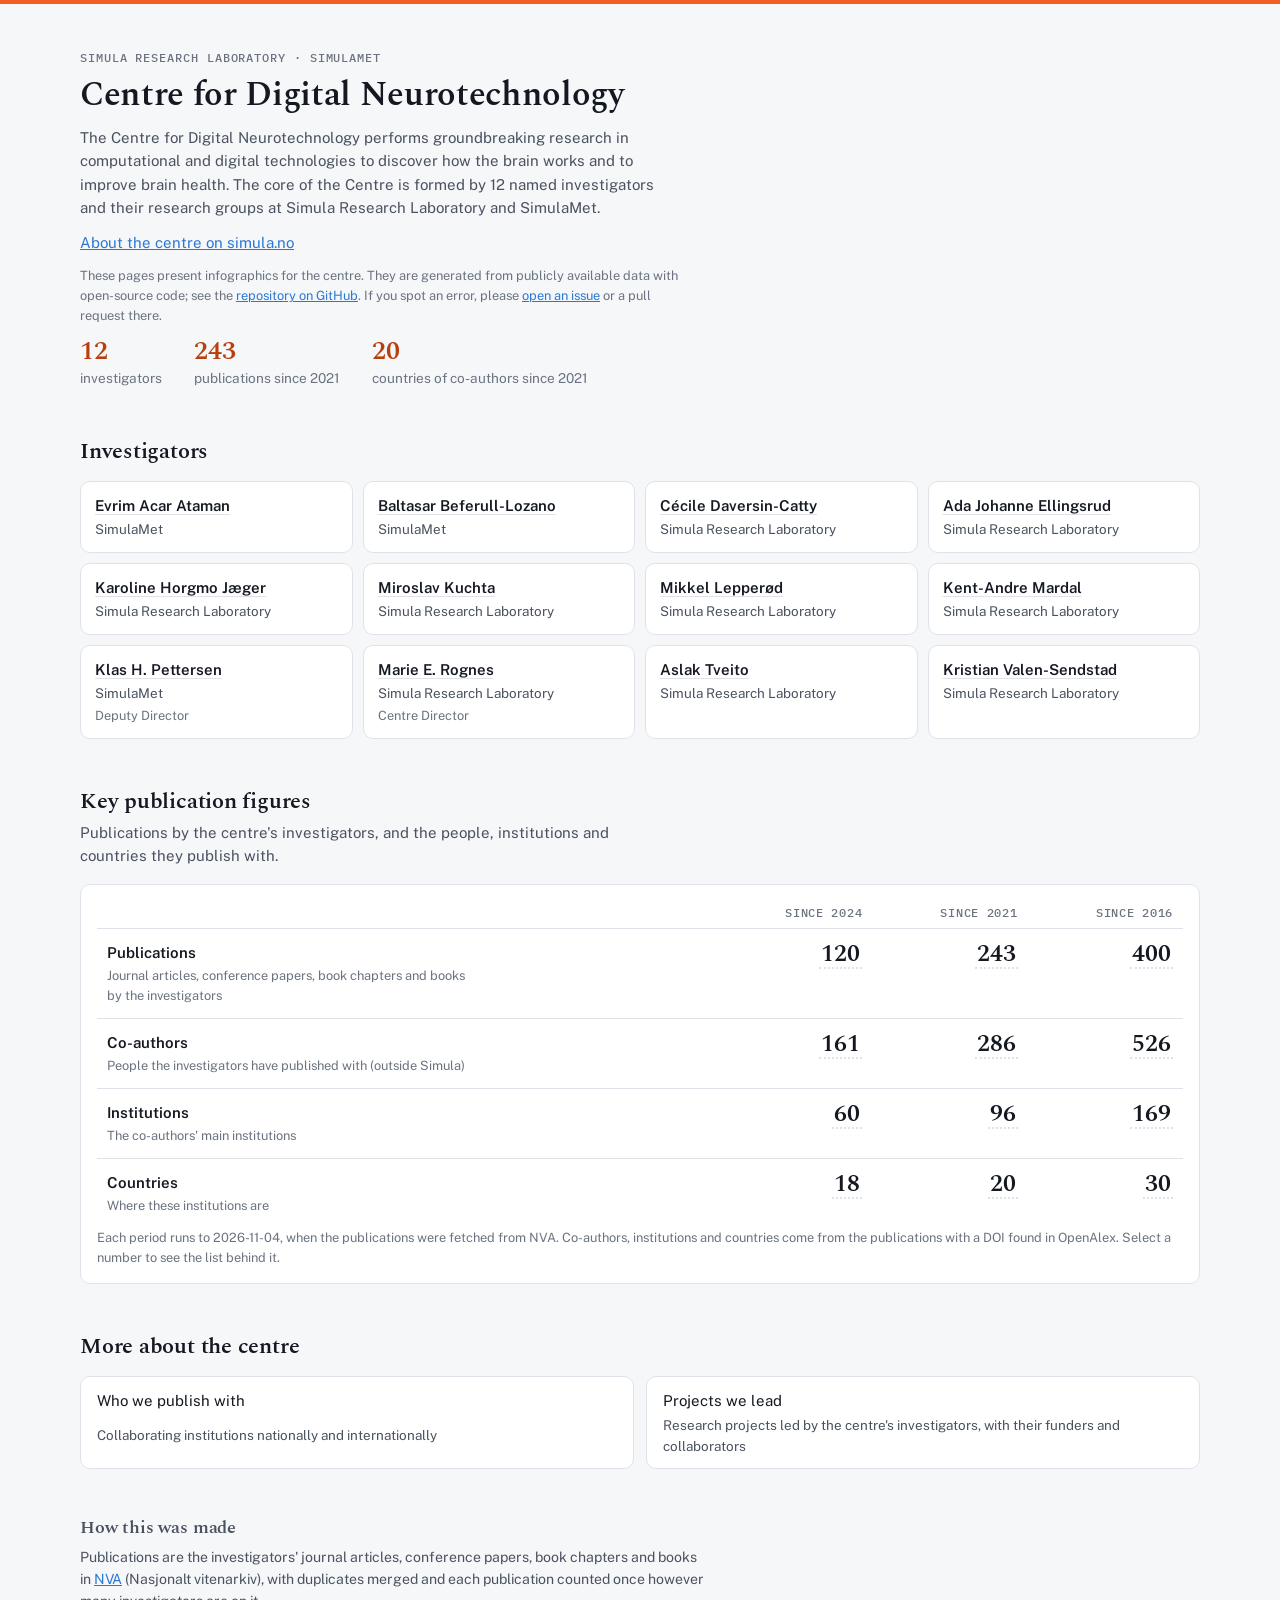
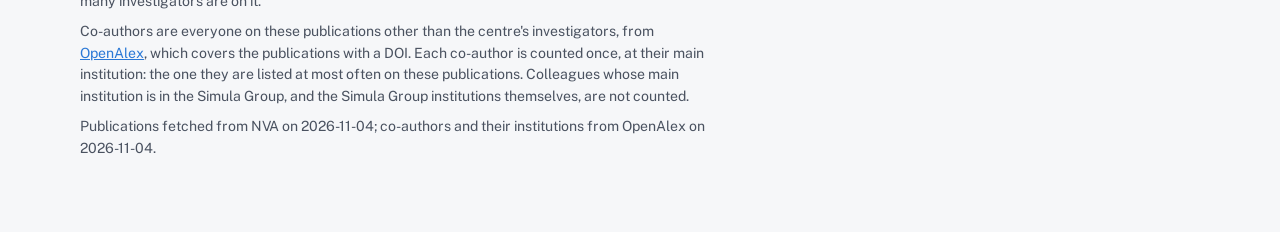
==== commit 4a6db0aa: "Pages: a touch of Simula orange All four pages get Simula's orange (#f15d23, simula.no's --color-pri" ====
--- a/site/index.html
+++ b/site/index.html
@@ -9,6 +9,10 @@
 <style>
 /* Layout: one reading column; key figures as a table across three periods, investigators, then links to the other pages. Same language as the centre's other pages. */
 :root {
+  /* Simula orange (simula.no's --color-primary-simula): --accent for strips and
+     underlines, --accent-ink (darker in light mode) for text */
+  --accent: #f15d23;
+  --accent-ink: #b93f0e;
   --bg: #f6f7f9;
   --surface: #ffffff;
   --ink: #141820;
@@ -31,14 +35,14 @@
     --bg: #0f1215; --surface: #171b20; --ink: #eef1f4; --ink-2: #c2c8d0; --muted: #949dab;
     --line: #2a3038; --land: #232a32; --land-edge: #313a45; --soft: #1e2329;
     --uni: #3987e5; --hosp: #d95926; --other: #199e70;
-    color-scheme: dark;
+    --accent-ink: #fa7646; color-scheme: dark;
   }
 }
 :root[data-theme="dark"] {
   --bg: #0f1215; --surface: #171b20; --ink: #eef1f4; --ink-2: #c2c8d0; --muted: #949dab;
   --line: #2a3038; --land: #232a32; --land-edge: #313a45; --soft: #1e2329;
   --uni: #3987e5; --hosp: #d95926; --other: #199e70;
-  color-scheme: dark;
+  --accent-ink: #fa7646; color-scheme: dark;
 }
 
 body { background: var(--bg); color: var(--ink); font: 15px/1.55 var(--font-body); }
@@ -130,6 +134,11 @@
 .method { font-size: 0.88rem; color: var(--ink-2); display: grid; gap: 8px; max-width: 70ch; }
 .method h2 { font-size: 1.1rem; }
 @media (prefers-reduced-motion: reduce) { * { transition: none !important; } }
+/* Simula orange accent: a strip along the top, the key figures and the
+   selected buttons */
+html { border-top: 4px solid var(--accent); }
+.fact b { color: var(--accent-ink); }
+.seg button[aria-pressed="true"] { box-shadow: inset 0 -2px 0 var(--accent); }
 </style>
 </head>
 <body>
@@ -182,7 +191,7 @@
 
 <script src="assets/d3.min.js"></script>
 <script>
-const DATA = {"generated": "2026-11-05", "fetched": {"nva_publications": "2026-11-04", "coauthor_details": "2026-11-04", "nva_projects": "2026-10-30", "openalex": "2026-11-04", "projects_checked": "2026-11-04", "prosjektbanken": "2026-11-02", "simula_projects": "2026-10-30"}, "investigators": [{"name": "Evrim Acar Ataman", "affiliation": "SimulaMet", "page": "https://www.simula.no/people/evrim", "role": ""}, {"name": "Baltasar Beferull-Lozano", "affiliation": "SimulaMet", "page": "https://www.simula.no/people/baltasar", "role": ""}, {"name": "Cécile Daversin-Catty", "affiliation": "Simula Research Laboratory", "page": "https://www.simula.no/people/cecile", "role": ""}, {"name": "Ada Johanne Ellingsrud", "affiliation": "Simula Research Laboratory", "page": "https://www.simula.no/people/ada", "role": ""}, {"name": "Karoline Horgmo Jæger", "affiliation": "Simula Research Laboratory", "page": "https://www.simula.no/people/karolihj", "role": ""}, {"name": "Miroslav Kuchta", "affiliation": "Simula Research Laboratory", "page": "https://www.simula.no/people/miroslav", "role": ""}, {"name": "Mikkel Lepperød", "affiliation": "Simula Research Laboratory", "page": "https://www.simula.no/people/mikkel", "role": ""}, {"name": "Kent-Andre Mardal", "affiliation": "Simula Research Laboratory", "page": "https://www.simula.no/people/kent-and", "role": ""}, {"name": "Klas H. Pettersen", "affiliation": "SimulaMet", "page": "https://www.simula.no/people/klas", "role": "Deputy Director"}, {"name": "Marie E. Rognes", "affiliation": "Simula Research Laboratory", "page": "https://www.simula.no/people/meg", "role": "Centre Director"}, {"name": "Aslak Tveito", "affiliation": "Simula Research Laboratory", "page": "https://www.simula.no/people/aslak", "role": ""}, {"name": "Kristian Valen-Sendstad", "affiliation": "Simula Research Laboratory", "page": "https://www.simula.no/people/kvs", "role": ""}], "publications": {"1315205": {"year": 2016, "title": "Poro-elastic modeling of Syringomyelia – a systematic study of the effects of pia mater, central canal, median fissure, white and gray matter on pressure wave propagation and fluid movement within the cervical spinal cord", "url": "https://doi.org/10.1080/10255842.2015.1058927", "venue": "Computer Methods in Biomechanics and Biomedical Engineering", "investigators": ["Kent-Andre Mardal"], "authors": [["Karen-Helene Støverud", false], ["Martin Sandve Alnæs", false], ["Hans Petter Langtangen", false], ["Victor Haughton", false], ["Kent-Andre Mardal", true]]}, "1315208": {"year": 2016, "title": "Transitional flow in intracranial aneurysms - A space and time refinement study below the Kolmogorov scales using Lattice Boltzmann Method", "url": "https://doi.org/10.1016/j.compfluid.2015.12.011", "venue": "Computers & Fluids", "investigators": ["Kent-Andre Mardal"], "authors": [["Kartik Jain", false], ["Sabine Roller", false], ["Kent-Andre Mardal", true]]}, "1367550": {"year": 2016, "title": "Adjoint multi-start-based estimation of cardiac hyperelastic material parameters using shear data", "url": "https://doi.org/10.1007/s10237-016-0780-7", "venue": "Biomechanics and Modeling in Mechanobiology", "investigators": ["Marie E. Rognes"], "authors": [["Gabriel Balaban", false], ["Martin Sandve Alnæs", false], ["Joakim Sundnes", false], ["Marie Elisabeth Rognes", true]]}, "1368841": {"year": 2016, "title": "Computing rates of Markov models of voltage-gated ion channels by inverting partial differential equations governing the probability density functions of the conducting and non-conducting states", "url": "https://doi.org/10.1016/j.mbs.2016.04.011", "venue": "Mathematical Biosciences", "investigators": ["Aslak Tveito"], "authors": [["Aslak Tveito", true], ["Glenn Terje Lines", false], ["Andrew Edwards", false], ["Andrew McCulloch", false]]}, "1385470": {"year": 2016, "title": "Preconditioners for saddle point systems with trace constraints coupling 2D and 1D domains", "url": "https://doi.org/10.1137/15M1052822", "venue": "SIAM Journal on Scientific Computing", "investigators": ["Miroslav Kuchta", "Kent-Andre Mardal"], "authors": [["Miroslav Kuchta", true], ["Magne Nordaas", false], ["Joris C. G. Verschaeve", false], ["Mikael Mortensen", false], ["Kent-Andre Mardal", true]]}, "1388482": {"year": 2016, "title": "The association between the pulse pressure gradient at the cranio-cervical junction derived from phase-contrast magnetic resonance imaging and invasively measured pulsatile intracranial pressure in symptomatic patients with Chiari malformation type 1", "url": "https://doi.org/10.1007/s00701-016-2979-x", "venue": "Acta Neurochirurgica", "investigators": ["Kent-Andre Mardal"], "authors": [["Radek Fric", false], ["Erika Kristina Lindstrøm", false], ["Geir Ringstad", false], ["Kent-Andre Mardal", true], ["Per Kristian Eide", false]]}, "1388489": {"year": 2017, "title": "Parameter-robust discretization and preconditioning of Biot's consolidation model", "url": "https://doi.org/10.1137/15M1029473", "venue": "SIAM Journal on Scientific Computing", "investigators": ["Kent-Andre Mardal"], "authors": [["Jeonghun Lee", false], ["Kent-Andre Mardal", true], ["Ragnar Winther", false]]}, "1388764": {"year": 2016, "title": "Cerebrospinal fluid flow in adults", "url": "https://nva.sikt.no/registration/0198cc78deb4-ecd47132-6bf6-4958-afa4-a60db4e15545", "venue": "In: Handbook of clinical neurology\nNeuroimaging, part I (Handbook of Clinical Neurology)", "investigators": ["Kent-Andre Mardal"], "authors": [["William G. Bradley", false], ["Victor Haughton", false], ["Kent-Andre Mardal", true]]}, "1388765": {"year": 2016, "title": "Transitional hemodynamics in intracranial aneurysms - Comparative velocity investigations with high resolution Lattice Boltzmann simulations, normal resolution ANSYS simulations and MR imaging", "url": "https://doi.org/10.1118/1.4964793", "venue": "Medical Physics", "investigators": ["Kent-Andre Mardal"], "authors": [["Kartik Jain", false], ["Jingfeng Jiang", false], ["Charles M Strother", false], ["Kent-Andre Mardal", true]]}, "1390213": {"year": 2016, "title": "Robust preconditioners for PDE-constrained optimization with limited observations", "url": "https://doi.org/10.1007/s10543-016-0635-8", "venue": "BIT Numerical Mathematics", "investigators": ["Kent-Andre Mardal"], "authors": [["Kent-Andre Mardal", true], ["Bjørn Fredrik Nielsen", false], ["Magne Nordaas", false]]}, "1403803": {"year": 2016, "title": "Computational investigation of cerebrospinal fluid dynamics in the posterior cranial fossa and cervical subarachnoid space in patients with Chiari I malformation", "url": "https://doi.org/10.1371/journal.pone.0162938", "venue": "PLOS ONE", "investigators": ["Kent-Andre Mardal"], "authors": [["Karen-Helene Støverud", false], ["Hans Petter Langtangen", false], ["Geir Ringstad", false], ["Per Kristian Eide", false], ["Kent-Andre Mardal", true]]}, "1405558": {"year": 2016, "title": "Singular spectrum-based matrix completion for time series recovery and prediction", "url": "https://doi.org/10.1186/s13634-016-0360-0", "venue": "EURASIP Journal on Advances in Signal Processing", "investigators": ["Baltasar Beferull-Lozano"], "authors": [["Grigoris Tsagkatakis", false], ["Baltasar Beferull-Lozano", true], ["Panagiotis Tsakalides", false]]}, "1414880": {"year": 2016, "title": "Deletion of aquaporin-4 curtails extracellular glutamate elevation in cortical spreading depression in awake mice", "url": "https://doi.org/10.1093/cercor/bhw359", "venue": "Cerebral Cortex", "investigators": ["Klas H. Pettersen"], "authors": [["Rune Enger", false], ["Didrik Bakke Dukefoss", false], ["Wannan Tang", false], ["Klas Pettersen", true], ["Daniel Marelius Bjørnstad", false], ["Paul Johannes Helm", false], ["Vidar Jensen", false], ["Rolf Sprengel", false], ["Koen Gerard Alois Vervaeke", false], ["Ole Petter Ottersen", false], ["Erlend Arnulf Nagelhus", false]]}, "1424754": {"year": 2016, "title": "Adaptive consensus-based distributed detection in WSN with unreliable links", "url": "https://doi.org/10.1109/ICASSP.2016.7472516", "venue": "Proceedings of the IEEE International Conference on Acoustics, Speech and Signal Processing", "investigators": ["Baltasar Beferull-Lozano"], "authors": [["Daniel Alonso", false], ["Baltasar Beferull-Lozano", true]]}, "1431203": {"year": 2016, "title": "Effect of Ionic Diffusion on Extracellular Potentials in Neural Tissue", "url": "https://doi.org/10.1371/journal.pcbi.1005193", "venue": "PLoS Computational Biology", "investigators": ["Klas H. Pettersen"], "authors": [["Geir Halnes", false], ["Tuomo Mäki-Marttunen", false], ["Daniel Keller", false], ["Klas Pettersen", true], ["Ole Andreas Andreassen", false], ["Gaute Einevoll", false]]}, "1433123": {"year": 2017, "title": "Direct numerical simulation of transitional hydrodynamcis of the cerebrospinal fluid in Chiari I malformation: The role of cranio-vertebral junction", "url": "https://doi.org/10.1002/cnm.2853", "venue": "International Journal for Numerical Methods in Biomedical Engineering", "investigators": ["Kent-Andre Mardal"], "authors": [["Kartik Jain", false], ["Geir Ringstad", false], ["Per Kristian Eide", false], ["Kent-Andre Mardal", true]]}, "1447416": {"year": 2017, "title": "Removal of perineuronal nets unlocks juvenile plasticity through network mechanisms of decreased inhibition and increased gamma Activity", "url": "https://doi.org/10.1523/JNEUROSCI.2504-16.2016", "venue": "Journal of Neuroscience", "investigators": ["Mikkel Lepperød"], "authors": [["Kristian Kinden Lensjø", false], ["Mikkel Elle Lepperød", true], ["Gunnar Dick", false], ["Torkel Hafting", false], ["Marianne Fyhn", false]]}, "1454746": {"year": 2016, "title": "Adaptive Consensus-Based Distributed Kalman Filter for WSNs with Random Link Failures", "url": "https://doi.org/10.1109/DCOSS.2016.38", "venue": "In: 2016 IEEE International Conference on Distributed Computing in Sensor Systems", "investigators": ["Baltasar Beferull-Lozano"], "authors": [["Daniel Alonso", false], ["Baltasar Beferull-Lozano", true]]}, "1459960": {"year": 2017, "title": "A numerical investigation of intrathecal isobaric drug dispersion within the cervical subarachnoid space", "url": "https://doi.org/10.1371/journal.pone.0173680", "venue": "PLOS ONE", "investigators": ["Miroslav Kuchta", "Kent-Andre Mardal"], "authors": [["Per Thomas Haga", false], ["Giulia Pizzichelli", false], ["Mikael Mortensen", false], ["Miroslav Kuchta", true], ["Soroush Heidari Pahlavian", false], ["Edoardo Sinibaldi", false], ["Bryn A. Martin", false], ["Kent-Andre Mardal", true]]}, "1479389": {"year": 2017, "title": "Robustness of common hemodynamic indicators with respect to numerical resolution in 38 middle cerebral artery aneurysms", "url": "https://doi.org/10.1371/journal.pone.0177566", "venue": "PLOS ONE", "investigators": ["Kent-Andre Mardal"], "authors": [["Øyvind Evju", false], ["Jose M. Pozo", false], ["Alejandro F. Frangi", false], ["Kent-Andre Mardal", true]]}, "1479398": {"year": 2017, "title": "Weakly Imposed Symmetry and Robust Preconditioners for Biot’s Consolidation Model", "url": "https://doi.org/10.1515/cmam-2017-0016", "venue": "Computational Methods in Applied Mathematics", "investigators": ["Kent-Andre Mardal"], "authors": [["Trygve Bærland", false], ["Jeonghun J. Lee", false], ["Kent-Andre Mardal", true], ["Ragnar Winther", false]]}, "1492283": {"year": 2017, "title": "Focal local field potential signature of the single-axon monosynaptic thalamocortical connection", "url": "https://doi.org/10.1523/JNEUROSCI.2715-16.2017", "venue": "Journal of Neuroscience", "investigators": ["Klas H. Pettersen"], "authors": [["Espen Hagen", false], ["Janne- Christine Fossum", false], ["Klas Pettersen", true], ["Jose-Manuel Alonso", false], ["Harvey A. Swadlow", false], ["Gaute Einevoll", false]]}, "1492395": {"year": 2017, "title": "Temporal processing in the visual cortex of the awake and anesthetized rat", "url": "https://doi.org/10.1523/ENEURO.0059-17.2017", "venue": "eNeuro", "investigators": ["Mikkel Lepperød"], "authors": [["Ida E. J. Aasebø", false], ["Mikkel Elle Lepperød", true], ["Maria Stavrinou", false], ["Sandra Nøkkevangen", false], ["Gaute Einevoll", false], ["Torkel Hafting", false], ["Marianne Fyhn", false]]}, "1494049": {"year": 2017, "title": "Ion diffusion may introduce spurious current sources in current-source density (CSD) analysis", "url": "https://doi.org/10.1152/jn.00976.2016", "venue": "Journal of Neurophysiology", "investigators": ["Klas H. Pettersen"], "authors": [["Geir Halnes", false], ["Tuomo Mäki-Marttunen", false], ["Klas Pettersen", true], ["Ole Andreas Andreassen", false], ["Gaute Einevoll", false]]}, "1494742": {"year": 2017, "title": "Non-parametric spectrum cartography using adaptive radial basis  functions", "url": "https://doi.org/10.1109/ICASSP.2017.7952827", "venue": "In: 2017 IEEE International Conference on Acoustics, Speech and Signal Processing (ICASSP) (Proceedings of the IEEE International Conference on Acoustics, Speech and Signal Processing)", "investigators": ["Baltasar Beferull-Lozano"], "authors": [["Mohamed Hamid", false], ["Baltasar Beferull-Lozano", true]]}, "1499040": {"year": 2017, "title": "An evaluation of the accuracy of classical models for computing the membrane potential and extracellular potential for neurons", "url": "https://doi.org/10.3389/fncom.2017.00027", "venue": "Frontiers in Computational Neuroscience", "investigators": ["Karoline Horgmo Jæger", "Aslak Tveito"], "authors": [["Aslak Tveito", true], ["Karoline Horgmo Jæger", true], ["Glenn Terje Lines", false], ["Lukasz Paszkowski", false], ["Joakim Sundnes", false], ["Andrew Edwards", false], ["Tuomo Mäki-Marttunen", false], ["Geir Halnes", false], ["Gaute Einevoll", false]]}, "1503524": {"year": 2017, "title": "A cell-based framework for numerical modeling of electrical conduction in cardiac tissue", "url": "https://doi.org/10.3389/fphy.2017.00048", "venue": "Frontiers in Physics", "investigators": ["Karoline Horgmo Jæger", "Miroslav Kuchta", "Kent-Andre Mardal", "Marie E. Rognes", "Aslak Tveito"], "authors": [["Aslak Tveito", true], ["Karoline Horgmo Jæger", true], ["Miroslav Kuchta", true], ["Kent-Andre Mardal", true], ["Marie Elisabeth Rognes", true]]}, "1503525": {"year": 2017, "title": "Interstitial solute transport in 3D reconstructed neuropil occurs by diffusion rather than bulk flow", "url": "https://doi.org/10.1073/pnas.1706942114", "venue": "Proceedings of the National Academy of Sciences of the United States of America (PNAS)", "investigators": ["Kent-Andre Mardal", "Klas H. Pettersen"], "authors": [["Karl Erik Holter", false], ["Benjamin Dam Kehlet", false], ["Anna Devor", false], ["Terrence J. Sejnowski", false], ["Anders M. Dale", false], ["Stig William Omholt", false], ["Ole Petter Ottersen", false], ["Erlend Arnulf Nagelhus", false], ["Kent-Andre Mardal", true], ["Klas Pettersen", true]]}, "1505214": {"year": 2017, "title": "Numerical study of intrathecal drug delivery to a permeable spinal cord: effect of catheter position and angle", "url": "https://doi.org/10.1080/10255842.2017.1393805", "venue": "Computer Methods in Biomechanics and Biomedical Engineering", "investigators": ["Kent-Andre Mardal", "Marie E. Rognes"], "authors": [["Giulia Pizzichelli", false], ["Benjamin Dam Kehlet", false], ["Øyvind Evju", false], ["Bryn A. Martin", false], ["Marie Elisabeth Rognes", true], ["Kent-Andre Mardal", true], ["Edoardo Sinibaldi", false]]}, "1521885": {"year": 2017, "title": "Non-invasive assessment of pulsatile intracranial pressure with phase-contrast magnetic resonance imaging", "url": "https://doi.org/10.1371/journal.pone.0188896", "venue": "PLOS ONE", "investigators": ["Kent-Andre Mardal"], "authors": [["Geir Ringstad", false], ["Erika Kristina Lindstrøm", false], ["Svein Are Sirirud Vatnehol", false], ["Kent-Andre Mardal", true], ["Kyrre Eeg Emblem", false], ["Per Kristian Eide", false]]}, "1524811": {"year": 2017, "title": "Topology Design to Increase Network Lifetime in WSN for Graph Filtering in Consensus Processes", "url": "https://doi.org/10.23919/EUSIPCO.2017.8081227", "venue": "In: 2017 25th European Signal Processing Conference (EUSIPCO) (European Signal Processing Conference)", "investigators": ["Baltasar Beferull-Lozano"], "authors": [["Leila Ben Saad", false], ["Thilina Nuwan Weerasinghe", false], ["Baltasar Beferull-Lozano", true]]}, "1525047": {"year": 2017, "title": "Consensus-Based Distributed State Estimation of Biofilm in Reverse Osmosis Membranes by WSNs", "url": "https://doi.org/10.1201/b21948-2", "venue": "In: Proceedings of the 3rd International Workshop on Cyber-Physical Systems for Smart Water Networks", "investigators": ["Baltasar Beferull-Lozano"], "authors": [["Daniel Alonso", false], ["César Asensio-Marco", false], ["Baltasar Beferull-Lozano", true]]}, "1528984": {"year": 2017, "title": "High-resolution data assimilation of cardiac mechanics applied to a dyssynchronous ventricle", "url": "https://doi.org/10.1002/cnm.2863", "venue": "International Journal for Numerical Methods in Biomedical Engineering", "investigators": ["Marie E. Rognes"], "authors": [["Gabriel Balaban", false], ["Henrik Nicolay Finsberg", false], ["Hans Henrik Odland", false], ["Marie Elisabeth Rognes", true], ["Stian Balnagown Ross", false], ["Joakim Sundnes", false], ["Samuel Thomas Wall", false]]}, "1538202": {"year": 2017, "title": "Spectrum cartography using adaptive radial basis functions: Experimental validation", "url": "https://doi.org/10.1109/SPAWC.2017.8227752", "venue": "In: 18th IEEE International Workshop on Signal Processing Advances in Wireless Communications (SPAWC 2017)", "investigators": ["Baltasar Beferull-Lozano"], "authors": [["Henning Idsøe", false], ["Mohamed Hamid", false], ["Thomas Jordbru", false], ["Linga Reddy Cenkeramaddi", false], ["Baltasar Beferull-Lozano", true]]}, "1539744": {"year": 2017, "title": "Radio measurements on a customized software defined radio module: A case study of energy detection spectrum sensing", "url": "https://doi.org/10.1109/I2MTC.2017.7969681", "venue": "In: 2017 IEEE International Instrumentation and Measurement Technology Conference", "investigators": ["Baltasar Beferull-Lozano"], "authors": [["Thomas Jordbru", false], ["Henning Idsøe", false], ["Linga Reddy Cenkeramaddi", false], ["Baltasar Beferull-Lozano", true], ["Mohamed Hamid", false]]}, "1540041": {"year": 2017, "title": "Topology design to reduce energy consumption of distributed graph filtering in WSN", "url": "https://doi.org/10.1109/GlobalSIP.2017.8309031", "venue": "In: 5th IEEE Global Conference on Signal and Information Processing (GlobalSIP 2017)", "investigators": ["Baltasar Beferull-Lozano"], "authors": [["Leila Ben Saad", false], ["César Asensio-Marco", false], ["Baltasar Beferull-Lozano", true]]}, "1548624": {"year": 2018, "title": "Comparison of phase-contrast MR and flow simulations for the study of CSF Dynamics in the cervical spine", "url": "https://doi.org/10.1177/1971400918759812", "venue": "The Neuroradiology Journal (NRJ)", "investigators": ["Kent-Andre Mardal"], "authors": [["Erika Kristina Lindstrøm", false], ["Jakob Emil Schreiner", false], ["Geir Ringstad", false], ["Victor Haughton", false], ["Per Kristian Eide", false], ["Kent-Andre Mardal", true]]}, "1554776": {"year": 2018, "title": "Inverse estimation of cardiac activation times via gradient-based optimization", "url": "https://doi.org/10.1002/cnm.2919", "venue": "International Journal for Numerical Methods in Biomedical Engineering", "investigators": ["Marie E. Rognes"], "authors": [["Siri Kallhovd", false], ["Mary Margot Catherine Maleckar", false], ["Marie Elisabeth Rognes", true]]}, "1572730": {"year": 2017, "title": "Graph recursive least squares filter for topology inference in causal data processes", "url": "https://doi.org/10.1109/CAMSAP.2017.8313212", "venue": "In: Computational Advances in Multi-Sensor Adaptive Processing,\nIEEE 7th International Workshop on (CAMSAP)", "investigators": ["Baltasar Beferull-Lozano"], "authors": [["Mahmoud Ramezani-Mayiami", false], ["Baltasar Beferull-Lozano", true]]}, "1572732": {"year": 2017, "title": "Online topology estimation for vector autoregressive processes in data networks", "url": "https://doi.org/10.1109/CAMSAP.2017.8313211", "venue": "In: Computational Advances in Multi-Sensor Adaptive Processing,\nIEEE 7th International Workshop on (CAMSAP)", "investigators": ["Baltasar Beferull-Lozano"], "authors": [["Bakht Zaman", false], ["Luis M. Lopez-Ramos", false], ["Daniel Romero", false], ["Baltasar Beferull-Lozano", true]]}, "1576810": {"year": 2017, "title": "Experimental validation for spectrum cartography using adaptive multi-kernels", "url": "https://doi.org/10.1109/ICSPCS.2017.8270459", "venue": "In: 2017, 11th International Conference on Signal Processing and\nCommunication Systems (ICSPCS)", "investigators": ["Baltasar Beferull-Lozano"], "authors": [["Henning Idsøe", false], ["Mohamed Hamid", false], ["Linga Reddy Cenkeramaddi", false], ["Thomas Jordbru", false], ["Baltasar Beferull-Lozano", true]]}, "1576821": {"year": 2017, "title": "Implementation of a two stage fully-blind self-adapted spectrum sensing algorithm", "url": "https://doi.org/10.1109/ICSPCS.2017.8270477", "venue": "In: 2017, 11th International Conference on Signal Processing and\nCommunication Systems (ICSPCS)", "investigators": ["Baltasar Beferull-Lozano"], "authors": [["Thomas Jordbru", false], ["Mohamed Hamid", false], ["Linga Reddy Cenkeramaddi", false], ["Henning Idsøe", false], ["Baltasar Beferull-Lozano", true]]}, "1591663": {"year": 2018, "title": "Brain-wide glymphatic enhancement and clearance in humans assessed with MRI", "url": "https://doi.org/10.1172/jci.insight.121537", "venue": "Journal of Clinical Investigation", "investigators": ["Kent-Andre Mardal"], "authors": [["Geir Ringstad", false], ["Lars Magnus Valnes", false], ["Anders Dale", false], ["Are Hugo Pripp", false], ["Svein Are Sirirud Vatnehol", false], ["Kyrre Eeg Emblem", false], ["Kent-Andre Mardal", true], ["Per Kristian Eide", false]]}, "1594685": {"year": 2019, "title": "Preconditioning trace coupled 3d-1d systems using fractional Laplacian", "url": "https://doi.org/10.1002/num.22304", "venue": "Numerical Methods for Partial Differential Equations", "investigators": ["Miroslav Kuchta", "Kent-Andre Mardal"], "authors": [["Miroslav Kuchta", true], ["Kent-Andre Mardal", true], ["Mikael Mortensen", false]]}, "1596679": {"year": 2018, "title": "In vivo estimation of elastic heterogeneity in an infarcted human heart", "url": "https://doi.org/10.1007/s10237-018-1028-5", "venue": "Biomechanics and Modeling in Mechanobiology", "investigators": ["Marie E. Rognes"], "authors": [["Gabriel Balaban", false], ["Henrik Nicolay Finsberg", false], ["Simon Wolfgang Funke", false], ["Trine Synnøve Fink Håland", false], ["Einar Hopp", false], ["Joakim Sundnes", false], ["Samuel T Wall", false], ["Marie Elisabeth Rognes", true]]}, "1598799": {"year": 2018, "title": "Experimental directory structure (Exdir): An alternative to HDF5 without introducing a new file format", "url": "https://doi.org/10.3389/fninf.2018.00016", "venue": "Frontiers in Neuroinformatics", "investigators": ["Mikkel Lepperød"], "authors": [["Svenn-Arne Dragly", false], ["Milad Mobarhan", false], ["Mikkel Elle Lepperød", true], ["Simen Tennøe", false], ["Marianne Fyhn", false], ["Torkel Hafting", false], ["Anders Malthe-Sørenssen", false]]}, "1602059": {"year": 2019, "title": "On the singular Neumann problem in linear elasticity", "url": "https://doi.org/10.1002/nla.2212", "venue": "Numerical Linear Algebra with Applications", "investigators": ["Miroslav Kuchta", "Kent-Andre Mardal"], "authors": [["Miroslav Kuchta", true], ["Kent-Andre Mardal", true], ["Mikael Mortensen", false]]}, "1602060": {"year": 2018, "title": "Fluid dynamics in syringomyelia cavities: Effects of heart rate, CSF velocity, CSF velocity waveform and craniovertebral decompression", "url": "https://doi.org/10.1177/1971400918795482", "venue": "The Neuroradiology Journal (NRJ)", "investigators": ["Kent-Andre Mardal", "Marie E. Rognes"], "authors": [["Vegard Vinje", false], ["Justin Brucker", false], ["Marie Elisabeth Rognes", true], ["Kent-Andre Mardal", true], ["Victor Haughton", false]]}, "1607782": {"year": 2019, "title": "Variational data assimilation for transient blood flow simulations - Cerebral aneurysms as an illustrative example", "url": "https://doi.org/10.1002/cnm.3152", "venue": "International Journal for Numerical Methods in Biomedical Engineering", "investigators": ["Kent-Andre Mardal"], "authors": [["Simon Wolfgang Funke", false], ["Magne Nordaas", false], ["Øyvind Evju", false], ["Martin Alnæs", false], ["Kent-Andre Mardal", true]]}, "1607786": {"year": 2018, "title": "Cerebrospinal fluid volumetric net flow rate and direction in idiopathic normal pressure hydrocephalus", "url": "https://doi.org/10.1016/j.nicl.2018.09.006", "venue": "NeuroImage: Clinical", "investigators": ["Kent-Andre Mardal"], "authors": [["Erika Kristina Lindstrøm", false], ["Geir Ringstad", false], ["Kent-Andre Mardal", true], ["Per Kristian Eide", false]]}, "1619648": {"year": 2018, "title": "Underlay Device-to-Device Communications on Multiple Channels", "url": "https://doi.org/10.1109/ICASSP.2018.8462424", "venue": "In: 2018 IEEE International Conference on Acoustics, Speech and Signal Processing (ICASSP) (Proceedings of the IEEE International Conference on Acoustics, Speech and Signal Processing)", "investigators": ["Baltasar Beferull-Lozano"], "authors": [["Mohamed Elnourani", false], ["Mohamed Hamid", false], ["Daniel Romero", false], ["Baltasar Beferull-Lozano", true]]}, "1619655": {"year": 2018, "title": "Localization-Free Power Cartography", "url": "https://doi.org/10.1109/ICASSP.2018.8461731", "venue": "In: 2018 IEEE International Conference on Acoustics, Speech and Signal Processing (ICASSP) (Proceedings of the IEEE International Conference on Acoustics, Speech and Signal Processing)", "investigators": ["Baltasar Beferull-Lozano"], "authors": [["Yves Teganya", false], ["Luis M. Lopez-Ramos", false], ["Daniel Romero", false], ["Baltasar Beferull-Lozano", true]]}, "1619658": {"year": 2018, "title": "Fast Distributed Subspace Projection via Graph Filters", "url": "https://doi.org/10.1109/ICASSP.2018.8462110", "venue": "In: 2018 IEEE International Conference on Acoustics, Speech and Signal Processing (ICASSP) (Proceedings of the IEEE International Conference on Acoustics, Speech and Signal Processing)", "investigators": ["Baltasar Beferull-Lozano"], "authors": [["Thilina Nuwan Weerasinghe", false], ["Daniel Romero", false], ["César Asensio-Marco", false], ["Baltasar Beferull-Lozano", true]]}, "1619664": {"year": 2019, "title": "Cross-layer MAC Protocol for Unbiased Average Consensus under Random Interference", "url": "https://doi.org/10.1109/TSIPN.2018.2873070", "venue": "IEEE Transactions on Signal and Information Processing over Networks", "investigators": ["Baltasar Beferull-Lozano"], "authors": [["César Asensio-Marco", false], ["Daniel Alonso-Román", false], ["Baltasar Beferull-Lozano", true]]}, "1619683": {"year": 2018, "title": "Stochastic Graph Filtering under Asymmetric Links in Wireless Sensor Networks", "url": "https://doi.org/10.1109/SPAWC.2018.8445848", "venue": "In: 2018 IEEE 19th International Workshop on Signal Processing Advances in Wireless Communications (SPAWC) (Proceedings of IEEE Workshop on Signal Processing Advances in Wireless Communications (SPAWC))", "investigators": ["Baltasar Beferull-Lozano"], "authors": [["Leila Ben Saad", false], ["Baltasar Beferull-Lozano", true]]}, "1619685": {"year": 2018, "title": "Energy Efficient Consensus Over Directed Graphs", "url": "https://doi.org/10.1109/ICASSP.2018.8461849", "venue": "In: 2018 IEEE International Conference on Acoustics, Speech and Signal Processing (ICASSP) (Proceedings of the IEEE International Conference on Acoustics, Speech and Signal Processing)", "investigators": ["Baltasar Beferull-Lozano"], "authors": [["César Asensio-Marco", false], ["Baltasar Beferull-Lozano", true]]}, "1619689": {"year": 2018, "title": "Joint Topology and Radio Resource Optimization for Device-to-Device Based Mobile Social Networks", "url": "https://doi.org/10.1109/ICASSP.2018.8461962", "venue": "In: 2018 IEEE International Conference on Acoustics, Speech and Signal Processing (ICASSP) (Proceedings of the IEEE International Conference on Acoustics, Speech and Signal Processing)", "investigators": ["Baltasar Beferull-Lozano"], "authors": [["Mohamed Hamid", false], ["Baltasar Beferull-Lozano", true]]}, "1619691": {"year": 2018, "title": "Adaptive Medium Access Control for Distributed Processing in Wireless Sensor Networks", "url": "https://doi.org/10.1109/TSIPN.2018.2866324", "venue": "IEEE Transactions on Signal and Information Processing over Networks", "investigators": ["Baltasar Beferull-Lozano"], "authors": [["César Asensio-Marco", false], ["Baltasar Beferull-Lozano", true]]}, "1623182": {"year": 2018, "title": "Open source modules for tracking animal behavior and closed-loop stimulation based on Open Ephys and Bonsai", "url": "https://doi.org/10.1088/1741-2552/aacf45", "venue": "Journal of Neural Engineering", "investigators": ["Mikkel Lepperød"], "authors": [["Alessio Paolo Buccino", false], ["Mikkel Elle Lepperød", true], ["Svenn-Arne Dragly", false], ["Philipp Häfliger", false], ["Marianne Fyhn", false], ["Torkel Hafting", false]]}, "1632049": {"year": 2018, "title": "Deep Reinforcement Learning achieves flow control of the 2D Karman Vortex Street", "url": "https://nva.sikt.no/registration/0198cc861ef6-f92f7fc3-ac57-4e9a-9cd3-adb7ebd7074e", "venue": "arXiv.org", "investigators": ["Miroslav Kuchta"], "authors": [["Jean Rabault", false], ["Miroslav Kuchta", true], ["Atle Jensen", false], ["Ulysse Reglade", false], ["Cerardi Nicolas", false]]}, "1633947": {"year": 2018, "title": "Self-Powered IoT Device for Indoor Applications", "url": "https://doi.org/10.1109/VLSID.2018.110", "venue": "VLSI Design", "investigators": ["Baltasar Beferull-Lozano"], "authors": [["Rolf Arne Kjellby", false], ["Thor Eirik Johnsrud", false], ["Svein Erik Løtveit", false], ["Linga Reddy Cenkeramaddi", false], ["Mohamed Hamid", false], ["Baltasar Beferull-Lozano", true]]}, "1634008": {"year": 2018, "title": "Ca2+ signals in astrocytes facilitate spread of epileptiform activity", "url": "https://doi.org/10.1093/cercor/bhy196", "venue": "Cerebral Cortex", "investigators": ["Klas H. Pettersen"], "authors": [["Kjell Heuser", false], ["Cecilie Nome", false], ["Klas Pettersen", true], ["Knut Sindre Åbjørsbråten", false], ["Vidar Jensen", false], ["Wannan Tang", false], ["Rolf Sprengel", false], ["Erik Taubøll", false], ["Erlend Arnulf Nagelhus", false], ["Rune Enger", false]]}, "1636854": {"year": 2018, "title": "Magnitude and direction of aqueductal cerebrospinal fluid flow: large variations in patients with intracranial aneurysms with or without a previous subarachnoid hemorrhage", "url": "https://doi.org/10.1007/s00701-018-3730-6", "venue": "Acta Neurochirurgica", "investigators": ["Kent-Andre Mardal"], "authors": [["Erika Kristina Lindstrøm", false], ["Geir Ringstad", false], ["Angelika Sorteberg", false], ["Wilhelm Sorteberg", false], ["Kent-Andre Mardal", true], ["Per Kristian Eide", false]]}, "1670410": {"year": 2018, "title": "Computing optimal properties of drugs using mathematical models of single channel dynamics", "url": "https://doi.org/10.1515/cmb-2018-0004", "venue": "Computational and Mathematical Biophysics", "investigators": ["Aslak Tveito"], "authors": [["Aslak Tveito", true], ["Mary Margot Catherine Maleckar", false], ["Glenn Terje Lines", false]]}, "1671828": {"year": 2018, "title": "Inversion and computational maturation of drug response using human stem cell\nderived cardiomyocytes in microphysiological systems", "url": "https://doi.org/10.1038/s41598-018-35858-7", "venue": "Scientific Reports", "investigators": ["Karoline Horgmo Jæger", "Aslak Tveito"], "authors": [["Aslak Tveito", true], ["Karoline Horgmo Jæger", true], ["Nathaniel Huebsch", false], ["Berenice Charrez", false], ["Andrew Edwards", false], ["Samuel Thomas Wall", false], ["Kevin Healy", false]]}, "1672266": {"year": 2019, "title": "Multigrid Methods for Discrete Fractional Sobolev Spaces", "url": "https://doi.org/10.1137/18M1191488", "venue": "SIAM Journal on Scientific Computing", "investigators": ["Miroslav Kuchta", "Kent-Andre Mardal"], "authors": [["Trygve Bærland", false], ["Miroslav Kuchta", true], ["Kent-Andre Mardal", true]]}, "1679366": {"year": 2019, "title": "Artificial neural networks trained through deep reinforcement learning discover control strategies for active flow control", "url": "https://doi.org/10.1017/jfm.2019.62", "venue": "Journal of Fluid Mechanics", "investigators": ["Miroslav Kuchta"], "authors": [["Jean Rabault", false], ["Miroslav Kuchta", true], ["Atle Jensen", false], ["Ulysse Antoine Reglade", false], ["Nicolas Cerardi", false]]}, "1680560": {"year": 2018, "title": "Decentralized subspace projection in large networks", "url": "https://doi.org/10.1109/GlobalSIP.2018.8646531", "venue": "In: 2018 IEEE Global Conference on Signal and Information Processing (GlobalSIP)", "investigators": ["Baltasar Beferull-Lozano"], "authors": [["Siavash Mollaebrahim Ghari", false], ["César Asensio-Marco", false], ["Daniel Romero", false], ["Baltasar Beferull-Lozano", true]]}, "1680902": {"year": 2018, "title": "Dynamic network identification from non-stationary vector autoregressive time series", "url": "https://doi.org/10.1109/GlobalSIP.2018.8646607", "venue": "In: 2018 IEEE Global Conference on Signal and Information Processing (GlobalSIP)", "investigators": ["Baltasar Beferull-Lozano"], "authors": [["Luis M. Lopez-Ramos", false], ["Daniel Romero", false], ["Bakht Zaman", false], ["Baltasar Beferull-Lozano", true]]}, "1681834": {"year": 2018, "title": "Consensus-Based Distributed Detection and State Estimation of Biofilm in Reverse Osmosis Membranes by WSNs", "url": "https://doi.org/10.1201/b21948", "venue": "In: Smart Water Grids", "investigators": ["Baltasar Beferull-Lozano"], "authors": [["Daniel Alonso", false], ["César Asensio-Marco", false], ["Baltasar Beferull-Lozano", true]]}, "1684227": {"year": 2018, "title": "Real-world variability in the prediction of intracranial aneurysm wall shear stress: The 2015 international aneurysm CFD challenge", "url": "https://doi.org/10.1007/s13239-018-00374-2", "venue": "Cardiovascular Engineering and Technology", "investigators": ["Kent-Andre Mardal", "Kristian Valen-Sendstad"], "authors": [["Kristian Valen-Sendstad", false], ["Aslak Wigdahl Bergersen", false], ["Yuji Shimogonya", false], ["Leonid Goubergrits", false], ["Jan Bruening", false], ["Jordi Pallares", false], ["Salvatore Cito", false], ["Senol Piskin", false], ["Kerem Pekkan", false], ["Arjan J. Geers", false], ["Ignacio Larrabide", false], ["Saikiran Rapaka", false], ["Viorel Mihalef", false], ["Wenyu Fu", false], ["Aike Qiao", false], ["Kartik Jain", false], ["Sabine Roller", false], ["Kent-Andre Mardal", true], ["Ramji Kamakoti", false], ["Thomas Spirka", false], ["Neil Ashton", false], ["Alistair Revell", false], ["Nicolas Aristokleous", false], ["J. Graeme Houston", false], ["Masanori Tsuji", false], ["Fujimaro Ishida", false], ["Prahlad G. Menon", false], ["Leonard D. Browne", false], ["Stephen Broderick", false], ["Masaaki Shojima", false], ["Satoshi Koizumi", false], ["Michael Barbour", false], ["Alberto Aliseda", false], ["Hernan G. Morales", false], ["Thierry Lefèvre", false], ["Simona Hodis", false], ["Yahia M. Al-Smadi", false], ["Justin S. Tran", false], ["Alison L. Marsden", false], ["Sreeja Vaippummadhom", false], ["G. Albert Einstein", false], ["Alistair G. Brown", false], ["Kristian Debus", false], ["Kuniyasu Niizuma", false], ["Sherif Rashad", false], ["Shin-ichiro Sugiyama", false], ["M. Owais Khan", false], ["Adam R. Updegrove", false], ["Shawn C. Shadden", false], ["Bart M.W. Cornelissen", false], ["Charles B.L.M. Majoie", false], ["Philipp Berg", false], ["Sylvia Saalfield", false], ["Kenichi Kono", false], ["David A. Steinman", false]]}, "1686572": {"year": 2019, "title": "A mixed finite element method for nearly incompressible multiple-network poroelasticity", "url": "https://doi.org/10.1137/18M1182395", "venue": "SIAM Journal on Scientific Computing", "investigators": ["Kent-Andre Mardal", "Marie E. Rognes"], "authors": [["Jeonghun J. Lee", false], ["Eleonora Piersanti", false], ["Kent-Andre Mardal", true], ["Marie Elisabeth Rognes", true]]}, "1704814": {"year": 2019, "title": "How does the presence of neural probes affect extracellular potentials?", "url": "https://doi.org/10.1088/1741-2552/ab03a1", "venue": "Journal of Neural Engineering", "investigators": ["Karoline Horgmo Jæger", "Miroslav Kuchta", "Kent-Andre Mardal", "Aslak Tveito"], "authors": [["Alessio Paolo Buccino", false], ["Miroslav Kuchta", true], ["Karoline Horgmo Jæger", true], ["Torbjørn V Ness", false], ["Pierre Berthet", false], ["Kent-Andre Mardal", true], ["Gert Cauwenberghs", false], ["Aslak Tveito", true]]}, "1711659": {"year": 2019, "title": "Computational geometry for modeling neural populations: From visualization to simulation", "url": "https://doi.org/10.1371/journal.pcbi.1006729", "venue": "PLoS Computational Biology", "investigators": ["Mikkel Lepperød"], "authors": [["Marc de Kamps", false], ["Mikkel Elle Lepperød", true], ["Yi Ming Lai", false]]}, "1714010": {"year": 2019, "title": "Respiratory influence on cerebrospinal fluid flow – a computational study based on long-term intracranial pressure measurements", "url": "https://doi.org/10.1038/s41598-019-46055-5", "venue": "Scientific Reports", "investigators": ["Kent-Andre Mardal", "Marie E. Rognes"], "authors": [["Vegard Vinje", false], ["Geir Ringstad", false], ["Erika Kristina Lindstrøm", false], ["Lars Magnus Valnes", false], ["Marie Elisabeth Rognes", true], ["Per Kristian Eide", false], ["Kent-Andre Mardal", true]]}, "1716511": {"year": 2019, "title": "Towards personalized computer simulation of breast cancer treatment: a multi-scale pharmacokinetic and pharmacodynamic model informed by multi-type patient data", "url": "https://doi.org/10.1158/0008-5472.CAN-18-1804", "venue": "Cancer Research", "investigators": ["Marie E. Rognes"], "authors": [["Xiaoran Lai", false], ["Oliver Geier", false], ["Thomas Fleischer", false], ["Øystein Garred", false], ["Elin Borgen", false], ["Simon Wolfgang Funke", false], ["Surendra Kumar", false], ["Marie Elisabeth Rognes", true], ["Therese Seierstad", false], ["Anne-Lise Børresen-Dale", false], ["Vessela N. Kristensen", false], ["Olav Engebråten", false], ["Alvaro Kohn Luque", false], ["Arnoldo Frigessi Di Rattalma", false]]}, "1719599": {"year": 2019, "title": "Multi-resolution Bayesian CMB component separation through Wiener filtering with a pseudo-inverse preconditioner", "url": "https://doi.org/10.1051/0004-6361/201732037", "venue": "Astronomy and Astrophysics (A & A)", "investigators": ["Kent-Andre Mardal"], "authors": [["Dag Sverre Seljebotn", false], ["Trygve Bærland", false], ["Hans Kristian Kamfjord Eriksen", false], ["Kent-Andre Mardal", true], ["Ingunn Kathrine Wehus", false]]}, "1720447": {"year": 2019, "title": "Detecting undetectables: Can conductances of action potential models be changed without appreciable change in the transmembrane potential?", "url": "https://doi.org/10.1063/1.5087629", "venue": "Chaos", "investigators": ["Karoline Horgmo Jæger", "Aslak Tveito"], "authors": [["Karoline Horgmo Jæger", true], ["Samuel Thomas Wall", false], ["Aslak Tveito", true]]}, "1721366": {"year": 2019, "title": "Laplacian preconditioning of elliptic PDEs: Localization of the eigenvalues of the discretized operator", "url": "https://doi.org/10.1137/18M1212458", "venue": "SIAM Journal on Numerical Analysis", "investigators": ["Kent-Andre Mardal"], "authors": [["Tomas Gergelits", false], ["Kent-Andre Mardal", true], ["Bjørn Fredrik Nielsen", false], ["Zdenek Strakos", false]]}, "1739783": {"year": 2019, "title": "Location-free Spectrum Cartography", "url": "https://doi.org/10.1109/TSP.2019.2923151", "venue": "IEEE Transactions on Signal Processing", "investigators": ["Baltasar Beferull-Lozano"], "authors": [["Yves Teganya", false], ["Daniel Romero", false], ["Luis M. Lopez-Ramos", false], ["Baltasar Beferull-Lozano", true]]}, "1740246": {"year": 2019, "title": "Reliable Underlay Device-to-Device Communications on Multiple Channels", "url": "https://doi.org/10.1109/SPAWC.2019.8815544", "venue": "In: 2019 IEEE 20th International Workshop on Signal Processing Advances in Wireless Communications (SPAWC) (Proceedings of IEEE Workshop on Signal Processing Advances in Wireless Communications (SPAWC))", "investigators": ["Baltasar Beferull-Lozano"], "authors": [["Mohamed Elnourani", false], ["Baltasar Beferull-Lozano", true], ["Daniel Romero", false], ["Siddharth Deshmukh", false]]}, "1740289": {"year": 2019, "title": "Graph Filtering of Time-Varying Signals over Asymmetric Wireless Sensor Networks", "url": "https://doi.org/10.1109/SPAWC.2019.8815521", "venue": "In: 2019 IEEE 20th International Workshop on Signal Processing Advances in Wireless Communications (SPAWC) (Proceedings of IEEE Workshop on Signal Processing Advances in Wireless Communications (SPAWC))", "investigators": ["Baltasar Beferull-Lozano"], "authors": [["Leila Ben Saad", false], ["Baltasar Beferull-Lozano", true]]}, "1740295": {"year": 2019, "title": "Design and implementation of a long-range low-power wake-up radio for IoT devices", "url": "https://doi.org/10.1109/WF-IoT.2019.8767353", "venue": "In: 2019 IEEE 5th World Forum on Internet of Things (WF-IoT)", "investigators": ["Baltasar Beferull-Lozano"], "authors": [["Anders Frøytlog", false], ["Magne Arild Haglund", false], ["Linga Reddy Cenkeramaddi", false], ["Thomas Jordbru", false], ["Rolf Arne Kjellby", false], ["Baltasar Beferull-Lozano", true]]}, "1740306": {"year": 2019, "title": "Long-range & Self-powered IoT Devices for Agriculture & Aquaponics Based on Multi-hop Topology", "url": "https://doi.org/10.1109/WF-IoT.2019.8767196", "venue": "In: 2019 IEEE 5th World Forum on Internet of Things (WF-IoT)", "investigators": ["Baltasar Beferull-Lozano"], "authors": [["Rolf Arne Kjellby", false], ["Linga Reddy Cenkeramaddi", false], ["Anders Frøytlog", false], ["Baltasar Beferull-Lozano", true], ["J. Soumya", false], ["Meghana Bhange", false]]}, "1740318": {"year": 2018, "title": "Self-powered IoT Device based on Energy Harvesting for Remote Applications", "url": "https://doi.org/10.1109/ANTS.2018.8710171", "venue": "In: 2018 IEEE International Conference on Advanced Networks and Telecommunications Systems (ANTS) (International Symposium on Advanced Networks and Telecommunication Systems (ANTS))", "investigators": ["Baltasar Beferull-Lozano"], "authors": [["Rolf Arne Kjellby", false], ["Linga Reddy Cenkeramaddi", false], ["Thor Eirik Johnsrud", false], ["Svein Erik Løtveit", false], ["Geir Jevne", false], ["Baltasar Beferull-Lozano", true], ["Soumya J", false]]}, "1746383": {"year": 2019, "title": "Astroglial endfeet exhibit distinct Ca2+ signals during hypoosmotic conditions", "url": "https://doi.org/10.1002/glia.23692", "venue": "Glia", "investigators": ["Klas H. Pettersen"], "authors": [["Martine Eilert-Olsen", false], ["Jarand Berg Hjukse", false], ["Anna Thoren", false], ["Wannan Tang", false], ["Rune Enger", false], ["Vidar Jensen", false], ["Klas Henning Pettersen", true], ["Erlend Arnulf Nagelhus", false]]}, "1746852": {"year": 2019, "title": "Delayed clearance of cerebrospinal fluid tracer from choroid plexus in idiopathic normal pressure hydrocephalus", "url": "https://doi.org/10.1177/0271678X19874790", "venue": "Journal of Cerebral Blood Flow and Metabolism", "investigators": ["Kent-Andre Mardal"], "authors": [["Per Kristian Eide", false], ["Lars Magnus Valnes", false], ["Are Hugo Pripp", false], ["Kent-Andre Mardal", true], ["Geir Ringstad", false]]}, "1750307": {"year": 2019, "title": "Astrocytic Ion Dynamics: Implications for Potassium Buffering and Liquid Flow", "url": "https://doi.org/10.1007/978-3-030-00817-8_14", "venue": "In: Computational Glioscience (Springer Series in Computational Neuroscience)", "investigators": ["Klas H. Pettersen", "Marie E. Rognes"], "authors": [["Geir Halnes", false], ["Klas Henning Pettersen", true], ["Leiv Øyehaug", false], ["Marie Elisabeth Rognes", true], ["Gaute Einevoll", false]]}, "1790564": {"year": 2020, "title": "Slope limiting the velocity field in a discontinuous Galerkin divergence-free two-phase flow solver", "url": "https://doi.org/10.1016/j.compfluid.2019.104322", "venue": "Computers & Fluids", "investigators": ["Kent-Andre Mardal"], "authors": [["Tormod Landet", false], ["Kent-Andre Mardal", true], ["Mikael Mortensen", false]]}, "1791247": {"year": 2019, "title": "Sub-voxel Perfusion Modeling in Terms of Coupled 3d-1d Problem", "url": "https://doi.org/10.1007/978-3-319-96415-7_2", "venue": "In: Numerical Mathematics and Advanced Applications ENUMATH 2017 (Lecture Notes in Computational Science and Engineering)", "investigators": ["Miroslav Kuchta", "Kent-Andre Mardal"], "authors": [["Karl Erik Holter", false], ["Miroslav Kuchta", true], ["Kent-Andre Mardal", true]]}, "1791921": {"year": 2019, "title": "Introduction to Numerical Methods for Variational Problems", "url": "https://nva.sikt.no/registration/0198cc962a56-796d2a33-cc4c-4fb0-a4b9-eac7b0373fea", "venue": "Springer Nature, Texts in Computational Science and Engineering (TCSE)", "investigators": ["Kent-Andre Mardal"], "authors": [["Hans Petter Langtangen", false], ["Kent-Andre Mardal", true]]}, "1793194": {"year": 2019, "title": "Graph Filtering with Quantization over Random Time-varying Graphs", "url": "https://doi.org/10.1109/GlobalSIP45357.2019.8969270", "venue": "In: 2019 IEEE Global Conference on Signal and Information Processing (GlobalSIP)", "investigators": ["Baltasar Beferull-Lozano"], "authors": [["Leila Ben Saad", false], ["Elvin Isufi", false], ["Baltasar Beferull-Lozano", true]]}, "1805264": {"year": 2020, "title": "Dynamics of a neuron-glia system: the occurrence of seizures and the influence of electroconvulsive stimuli", "url": "https://doi.org/10.1007/s10827-020-00746-5", "venue": "Journal of Computational Neuroscience", "investigators": ["Kent-Andre Mardal"], "authors": [["André Henrik Erhardt", false], ["Kent-Andre Mardal", true], ["Jakob Emil Schreiner", false]]}, "1808092": {"year": 2020, "title": "Intracranial pressure elevation alters CSF clearance pathways", "url": "https://doi.org/10.1186/s12987-020-00189-1", "venue": "Fluids and Barriers of the CNS", "investigators": ["Kent-Andre Mardal", "Marie E. Rognes"], "authors": [["Vegard Vinje", false], ["Anders Eklund", false], ["Kent-Andre Mardal", true], ["Marie Rognes", true], ["Karen Helene Støverud", false]]}, "1815169": {"year": 2020, "title": "Apparent diffusion coefficient estimates based on 24 hours tracer movement support glymphatic transport in human cerebral cortex", "url": "https://doi.org/10.1038/s41598-020-66042-5", "venue": "Scientific Reports", "investigators": ["Kent-Andre Mardal"], "authors": [["Lars Magnus Valnes", false], ["Sebastian Mitusch", false], ["Geir Ringstad", false], ["Per Kristian Eide", false], ["Simon Wolfgang Funke", false], ["Kent-Andre Mardal", true]]}, "1817208": {"year": 2020, "title": "Finite element simulation of ionic electrodiffusion in cellular geometries", "url": "https://doi.org/10.3389/fninf.2020.00011", "venue": "Frontiers in Neuroinformatics", "investigators": ["Ada Johanne Ellingsrud", "Marie E. Rognes"], "authors": [["Ada Johanne Ellingsrud", true], ["Andreas Våvang Solbrå", false], ["Gaute Einevoll", false], ["Geir Halnes", false], ["Marie Elisabeth Rognes", true]]}, "1819228": {"year": 2020, "title": "An observation on the uniform preconditioners for the mixed Darcy problem", "url": "https://doi.org/10.1002/num.22500", "venue": "Numerical Methods for Partial Differential Equations", "investigators": ["Miroslav Kuchta", "Kent-Andre Mardal"], "authors": [["Trygve Bærland", false], ["Miroslav Kuchta", true], ["Kent-Andre Mardal", true], ["Travis Thompson", false]]}, "1820413": {"year": 2020, "title": "Design of SCMA Codebooks using Differential Evolution", "url": "https://doi.org/10.1109/ICCWorkshops49005.2020.9145202", "venue": "IEEE/CIC International Conference on Communications in China - Workshops (CIC/ICCC)", "investigators": ["Baltasar Beferull-Lozano"], "authors": [["Kuntal Deka", false], ["Minerva Priyadarsini", false], ["Sanjeev Sharma", false], ["Baltasar Beferull-Lozano", true]]}, "1820414": {"year": 2020, "title": "Accurate Graph Filtering in Wireless Sensor Networks", "url": "https://doi.org/10.1109/JIOT.2020.3010610", "venue": "IEEE Internet of Things Journal", "investigators": ["Baltasar Beferull-Lozano"], "authors": [["Leila Ben Saad", false], ["Baltasar Beferull-Lozano", true]]}, "1829844": {"year": 2020, "title": "Robust Transmit Beamforming for Underlay D2D Communications on Multiple Channels", "url": "https://doi.org/10.1109/SPAWC48557.2020.9154329", "venue": "In: 2020 IEEE 21st International Workshop on Signal Processing Advances in Wireless Communications (SPAWC)", "investigators": ["Baltasar Beferull-Lozano"], "authors": [["Mohamed Elnourani", false], ["Siddharth Deshmukh", false], ["Baltasar Beferull-Lozano", true], ["Daniel Romero", false]]}, "1829852": {"year": 2020, "title": "Reliable Underlay D2D Communications over Multiple Transmit Antenna Framework", "url": "https://doi.org/10.1109/ICC40277.2020.9149079", "venue": "In: ICC 2020 - 2020 IEEE International Conference on Communications (ICC) (IEEE International Conference on Communications)", "investigators": ["Baltasar Beferull-Lozano"], "authors": [["Mohamed Elnourani", false], ["Siddharth Deshmukh", false], ["Baltasar Beferull-Lozano", true]]}, "1829896": {"year": 2020, "title": "Reliable Multicast D2D Communication over Multiple Channels in Underlay Cellular Networks", "url": "https://doi.org/10.1109/PIMRC48278.2020.9217293", "venue": "IEEE International Symposium on Personal, Indoor, and Mobile Radio Communications workshops", "investigators": ["Baltasar Beferull-Lozano"], "authors": [["Mohamed Elnourani", false], ["Siddharth Deshmukh", false], ["Baltasar Beferull-Lozano", true]]}, "1833869": {"year": 2020, "title": "Robust preconditioning for coupled Stokes–Darcy problems with the Darcy problem in primal form", "url": "https://doi.org/10.1016/j.camwa.2020.08.021", "venue": "Computers and Mathematics with Applications", "investigators": ["Miroslav Kuchta", "Kent-Andre Mardal"], "authors": [["Karl Erik Holter", false], ["Miroslav Kuchta", true], ["Kent-Andre Mardal", true]]}, "1834764": {"year": 2020, "title": "Experimental Pipeline (Expipe): A Lightweight Data Management Platform to Simplify the Steps From Experiment to Data Analysis", "url": "https://doi.org/10.3389/fninf.2020.00030", "venue": "Frontiers in Neuroinformatics", "investigators": ["Mikkel Lepperød"], "authors": [["Mikkel Elle Lepperød", true], ["Svenn-Arne Dragly", false], ["Alessio Paolo Buccino", false], ["Milad Mobarhan", false], ["Anders Malthe-Sørenssen", false], ["Torkel Hafting", false], ["Marianne Fyhn", false]]}, "1844228": {"year": 2020, "title": "The myodural bridge of the American alligator (Alligator mississippiensis) alters CSF flow", "url": "https://doi.org/10.1242/jeb.230896", "venue": "Journal of Experimental Biology", "investigators": ["Kent-Andre Mardal"], "authors": [["Bruce A. Young", false], ["James Adams", false], ["Jonathan M. Beary", false], ["Kent-Andre Mardal", true], ["Robert Schneider", false], ["Tatyana Kondrashova", false]]}, "1850658": {"year": 2020, "title": "Astrocytic Ca2+ signaling is reduced during sleep and is involved in the regulation of slow wave sleep", "url": "https://doi.org/10.1038/s41467-020-17062-2", "venue": "Nature Communications", "investigators": ["Klas H. Pettersen"], "authors": [["Laura Bojarskaite", false], ["Daniel Marelius Bjørnstad", false], ["Klas Henning Pettersen", true], ["Celine Cunen", false], ["Gudmund Horn Hermansen", false], ["Knut Sindre Åbjørsbråten", false], ["Anna Chambers", false], ["Rolf Sprengel", false], ["Koen Gerard Alois Vervaeke", false], ["Wannan Tang", false], ["Rune Enger", false], ["Erlend Arnulf Nagelhus", false]]}, "1853072": {"year": 2020, "title": "Dynamic Regret Analysis for Online Tracking of Time-varying Structural Equation Model Topologies", "url": "https://doi.org/10.1109/ICIEA48937.2020.9248365", "venue": "In: Proceedings of the 15th IEEE Conference on Industrial Electronics and Applications(ICIEA 2020) (IEEE Conference on Industrial Electronics and Applications)", "investigators": ["Baltasar Beferull-Lozano"], "authors": [["Bakht Zaman", false], ["Luis M. Lopez-Ramos", false], ["Baltasar Beferull-Lozano", true]]}, "1853574": {"year": 2020, "title": "Online Hyperparameter Search Interleaved with\nProximal Parameter Updates", "url": "https://doi.org/10.23919/Eusipco47968.2020.9287537", "venue": "In: 28th European Signal Processing Conference (EUSIPCO 2020) (European Signal Processing Conference)", "investigators": ["Baltasar Beferull-Lozano"], "authors": [["Luis M. Lopez-Ramos", false], ["Baltasar Beferull-Lozano", true]]}, "1856003": {"year": 2020, "title": "Fast Graph Filters for Decentralized Subspace Projection", "url": "https://doi.org/10.1109/TSP.2020.3038528", "venue": "IEEE Transactions on Signal Processing", "investigators": ["Baltasar Beferull-Lozano"], "authors": [["Daniel Romero", false], ["Siavash Mollaebrahim Ghari", false], ["Baltasar Beferull-Lozano", true], ["Cesar Asensio Marco", false]]}, "1859722": {"year": 2020, "title": "Autonomous mooring towards autonomous maritime navigation and offshore operations", "url": "https://doi.org/10.1109/ICIEA48937.2020.9248169", "venue": "In: 15th IEEE Conference on Industrial Electronics and Applications (IEEE Conference on Industrial Electronics and Applications)", "investigators": ["Baltasar Beferull-Lozano"], "authors": [["Ajit Jha", false], ["Dipendra Subedi", false], ["Per-Ove Løvsland", false], ["Ilya Tyapin", false], ["Linga Reddy Cenkeramaddi", false], ["Baltasar Beferull-Lozano", true], ["Geir Hovland", false]]}, "1871142": {"year": 2021, "title": "RippleNet: a Recurrent Neural Network for Sharp Wave Ripple (SPW-R) Detection", "url": "https://doi.org/10.1007/s12021-020-09496-2", "venue": "Neuroinformatics", "investigators": ["Klas H. Pettersen"], "authors": [["Espen Hagen", false], ["Anna Chambers", false], ["Gaute Einevoll", false], ["Klas Henning Pettersen", true], ["Rune Enger", false], ["Alexander Johannes Stasik", false]]}, "1872279": {"year": 2020, "title": "Online Topology Identification From Vector Autoregressive Time Series", "url": "https://doi.org/10.1109/TSP.2020.3042940", "venue": "IEEE Transactions on Signal Processing", "investigators": ["Baltasar Beferull-Lozano"], "authors": [["Bakht Zaman", false], ["Luis Miguel Lopez Ramos", false], ["Daniel Romero", false], ["Baltasar Beferull-Lozano", true]]}, "1873960": {"year": 2020, "title": "Low-complexity detection for uplink massive MIMO SCMA systems", "url": "https://doi.org/10.1049/cmu2.12057", "venue": "IET Communications", "investigators": ["Baltasar Beferull-Lozano"], "authors": [["Sanjeev Sharma", false], ["Kuntal Deka", false], ["Baltasar Beferull-Lozano", true]]}, "1884557": {"year": 2020, "title": "Operator Splitting and Finite Difference Schemes for Solving the EMI Model", "url": "https://doi.org/10.1007/978-3-030-61157-6_4", "venue": "In: Modeling Excitable Tissue --\nThe EMI Framework (Simula SpringerBriefs on Computing)", "investigators": ["Karoline Horgmo Jæger", "Aslak Tveito"], "authors": [["Karoline Horgmo Jæger", true], ["Kristian Gregorius Hustad", false], ["Xing Cai", false], ["Aslak Tveito", true]]}, "1884566": {"year": 2021, "title": "Efficient numerical solution of the EMI model representing the extracellular space (E), cell membrane (M) and intracellular space (I) of a collection of cardiac cells", "url": "https://doi.org/10.3389/fphy.2020.579461", "venue": "Frontiers in Physics", "investigators": ["Karoline Horgmo Jæger", "Aslak Tveito"], "authors": [["Karoline Horgmo Jæger", true], ["Kristian Gregorius Hustad", false], ["Xing Cai", false], ["Aslak Tveito", true]]}, "1885157": {"year": 2020, "title": "Channel Gain Cartography via Mixture of Experts", "url": "https://doi.org/10.1109/GLOBECOM42002.2020.9322198", "venue": "In: 2020 IEEE Global Communications Conference (GLOBECOM) (IEEE Global Communications Conference (GLOBECOM))", "investigators": ["Baltasar Beferull-Lozano"], "authors": [["Luis Miguel Lopez Ramos", false], ["Yves Teganya", false], ["Baltasar Beferull-Lozano", true], ["Seung-Jun Kim", false]]}, "1888167": {"year": 2021, "title": "Perineuronal nets stabilize the grid cell network", "url": "https://doi.org/10.1038/s41467-020-20241-w", "venue": "Nature Communications", "investigators": ["Mikkel Lepperød"], "authors": [["Ane Charlotte Christensen", false], ["Kristian Kinden Lensjø", false], ["Mikkel Elle Lepperød", true], ["Svenn-Arne Dragly", false], ["Hallvard Sutterud", false], ["Jan Sigurd Blackstad", false], ["Marianne Fyhn", false], ["Torkel Hafting", false]]}, "1889821": {"year": 2020, "title": "The mechanisms behind perivascular fluid flow", "url": "https://doi.org/10.1371/journal.pone.0244442", "venue": "PLOS ONE", "investigators": ["Cécile Daversin-Catty", "Kent-Andre Mardal", "Marie E. Rognes"], "authors": [["Cecile Daversin-Catty", false], ["Vegard Vinje", false], ["Kent-Andre Mardal", true], ["Marie E. Rognes", false]]}, "1892212": {"year": 2020, "title": "Decentralized Subspace Projection for Asymmetric Sensor Networks", "url": "https://doi.org/10.1109/VTC2020-Fall49728.2020.9348681", "venue": "IEEE Vehicular Technology Conference (VTC)", "investigators": ["Baltasar Beferull-Lozano"], "authors": [["Siavash Mollaebrahim Ghari", false], ["Baltasar Beferull-Lozano", true], ["Emilio Ruiz Moreno", false]]}, "1896315": {"year": 2021, "title": "Identifying drug response by combining measurements of the membrane potential, the cytosolic calcium concentration, and the extracellular potential in microphysiological systems", "url": "https://doi.org/10.3389/fphar.2020.569489", "venue": "Frontiers in Pharmacology", "investigators": ["Karoline Horgmo Jæger", "Aslak Tveito"], "authors": [["Karoline Horgmo Jæger", true], ["Verena Charwat", false], ["Samuel Wall", false], ["Kevin E. Healy", false], ["Aslak Tveito", true]]}, "1897000": {"year": 2021, "title": "Analysis and approximation of mixed-dimensional\npdes on 3d-1d domains coupled with lagrange\nmultipliers", "url": "https://doi.org/10.1137/20M1329664", "venue": "SIAM Journal on Numerical Analysis", "investigators": ["Miroslav Kuchta", "Kent-Andre Mardal"], "authors": [["Miroslav Kuchta", true], ["Federica Laurino", false], ["Kent-Andre Mardal", true], ["Paolo Zunino", false]]}, "1897815": {"year": 2021, "title": "Variations in the cerebrospinal fluid dynamics of the American alligator (Alligator mississippiensis)", "url": "https://doi.org/10.1186/s12987-021-00248-1", "venue": "Fluids and Barriers of the CNS", "investigators": ["Kent-Andre Mardal"], "authors": [["Bruce A. Young", false], ["James Adams", false], ["Jonathan M. Beary", false], ["Kent-Andre Mardal", true], ["Robert Schneider", false], ["Tatyana Kondrashova", false]]}, "1900913": {"year": 2020, "title": "Parametric exploration of cellular swelling in a computational model of cortical spreading depression", "url": "https://doi.org/10.1109/EMBC44109.2020.9175306", "venue": "In: 2020 42nd Annual International Conference of the IEEE Engineering in Medicine & Biology Society (EMBC) (IEEE Engineering in Medicine and Biology Society. Conference Proceedings)", "investigators": ["Ada Johanne Ellingsrud"], "authors": [["Barbara Genocchi", false], ["Andrè Bastos da Cunha", false], ["Soumil Jain", false], ["Jari Hyttinen", false], ["Kerstin Lenk", false], ["Ada Johanne Ellingsrud", true]]}, "1910153": {"year": 2021, "title": "Direction and magnitude of cerebrospinal fluid flow vary substantially across central nervous system diseases", "url": "https://doi.org/10.1186/s12987-021-00251-6", "venue": "Fluids and Barriers of the CNS", "investigators": ["Kent-Andre Mardal"], "authors": [["Per Kristian Eide", false], ["Lars Magnus Valnes", false], ["Erika Kristina Lindstrøm", false], ["Kent-Andre Mardal", true], ["Geir Ringstad", false]]}, "1910155": {"year": 2021, "title": "Sleep deprivation impairs molecular clearance from the human brain", "url": "https://doi.org/10.1093/brain/awaa443", "venue": "Brain", "investigators": ["Kent-Andre Mardal"], "authors": [["Per Kristian Eide", false], ["Vegard Vinje", false], ["Are Hugo Pripp", false], ["Kent-Andre Mardal", true], ["Geir Ringstad", false]]}, "1910158": {"year": 2021, "title": "Accurate discretization of poroelasticity without Darcy stability --\n\nStokes–Biot stability revisited", "url": "https://doi.org/10.1007/s10543-021-00849-0", "venue": "BIT Numerical Mathematics", "investigators": ["Kent-Andre Mardal", "Marie E. Rognes"], "authors": [["Kent-Andre Mardal", true], ["Marie E. Rognes", false], ["Travis Thompson", false]]}, "1922896": {"year": 2021, "title": "Fast Decentralized Linear Functions Via Successive Graph Shift Operators", "url": "https://doi.org/10.1109/ICASSP39728.2021.9415098", "venue": "Proceedings of the IEEE International Conference on Acoustics, Speech and Signal Processing", "investigators": ["Baltasar Beferull-Lozano"], "authors": [["Siavash Mollaebrahim Ghari", false], ["Daniel Romero", false], ["Baltasar Beferull-Lozano", true]]}, "1923199": {"year": 2021, "title": "Design of Asymmetric Shift Operators for Efficient Decentralized Subspace Projection", "url": "https://doi.org/10.1109/TSP.2021.3066787", "venue": "IEEE Transactions on Signal Processing", "investigators": ["Baltasar Beferull-Lozano"], "authors": [["Siavash Mollaebrahim Ghari", false], ["Baltasar Beferull-Lozano", true]]}, "1926201": {"year": 2021, "title": "Optogenetic pacing of medial septum parvalbumin-positive cells disrupts temporal but not spatial firing in grid cells", "url": "https://doi.org/10.1126/sciadv.abd5684", "venue": "Science Advances", "investigators": ["Mikkel Lepperød"], "authors": [["Mikkel Elle Lepperød", true], ["Ane Charlotte Christensen", false], ["Kristian Kinden Lensjø", false], ["Alessio Paolo Buccino", false], ["Jai Yu", false], ["Marianne Fyhn", false], ["Torkel Hafting", false]]}, "1928799": {"year": 2021, "title": "Distributed Resource Allocation in Underlay Multicast D2D Communications", "url": "https://doi.org/10.1109/TCOMM.2021.3058374", "venue": "IEEE Transactions on Communications", "investigators": ["Baltasar Beferull-Lozano"], "authors": [["Mohamed Elnourani", false], ["Siddharth Deshmukh", false], ["Baltasar Beferull-Lozano", true]]}, "1934071": {"year": 2021, "title": "Robust preconditioners for perturbed saddle-point problems and conservative discretizations of Biot's equations utilizing total pressure", "url": "https://doi.org/10.1137/20M1379708", "venue": "SIAM Journal on Scientific Computing", "investigators": ["Miroslav Kuchta", "Kent-Andre Mardal"], "authors": [["Wietse Boon", false], ["Miroslav Kuchta", true], ["Kent-Andre Mardal", true], ["Ricardo Ruiz-Baier", false]]}, "1934082": {"year": 2021, "title": "Parameter robust preconditioning by congruence for multiple-network poroelasticity", "url": "https://doi.org/10.1137/20M1326751", "venue": "SIAM Journal on Scientific Computing", "investigators": ["Kent-Andre Mardal", "Marie E. Rognes"], "authors": [["Eleonora Piersanti", false], ["Jeonghun Lee", false], ["Travis Thompson", false], ["Kent-Andre Mardal", true], ["Marie Rognes", true]]}, "1940048": {"year": 2021, "title": "Hybrid FEM-NN models: Combining artificial neural networks with the finite element method", "url": "https://doi.org/10.1016/j.jcp.2021.110651", "venue": "Journal of Computational Physics", "investigators": ["Miroslav Kuchta"], "authors": [["Sebastian Mitusch", false], ["Simon Wolfgang Funke", false], ["Miroslav Kuchta", true]]}, "1940056": {"year": 2021, "title": "Assembly of Multiscale Linear PDE\nOperators", "url": "https://nva.sikt.no/registration/0198cc615dd8-19ea70d6-9ce1-4742-9c40-0da332c977ab", "venue": "In: Numerical Mathematics and Advanced Applications ENUMATH 2019 (Lecture Notes in Computational Science and Engineering)", "investigators": ["Miroslav Kuchta"], "authors": [["Miroslav Kuchta", true]]}, "1950961": {"year": 2021, "title": "Online Non-linear Topology Identification from Graph-connected Time Series", "url": "https://doi.org/10.1109/DSLW51110.2021.9523399", "venue": "In: 2021 IEEE Data Science and Learning Workshop (DSLW)", "investigators": ["Baltasar Beferull-Lozano"], "authors": [["Rohan Thekkemarickal Money", false], ["Joshin Parakkulangarayil Krishnan", false], ["Baltasar Beferull-Lozano", true]]}, "1958473": {"year": 2021, "title": "A scalable solver for a stochastic, hybrid cellular automaton model of personalized breast cancer therapy", "url": "https://doi.org/10.1002/cnm.3542", "venue": "International Journal for Numerical Methods in Biomedical Engineering", "investigators": ["Marie E. Rognes"], "authors": [["Xiaoran Lai", false], ["Håkon Austlid Taskén", false], ["Torgeir Mo", false], ["Simon Wolfgang Funke", false], ["Arnoldo Frigessi", false], ["Marie Elisabeth Rognes", true], ["Alvaro Kohn Luque", false]]}, "1962804": {"year": 2021, "title": "Begonia - a two-photon imaging analysis pipeline for astrocytic Ca2+ signals", "url": "https://doi.org/10.3389/fncel.2021.681066", "venue": "Frontiers in Cellular Neuroscience", "investigators": ["Klas H. Pettersen"], "authors": [["Daniel Marelius Bjørnstad", false], ["Knut Sindre Åbjørsbråten", false], ["Eivind Hennestad", false], ["Celine Cunen", false], ["Gudmund Horn Hermansen", false], ["Laura Bojarskaite", false], ["Klas Henning Pettersen", true], ["Koen Gerard Alois Vervaeke", false], ["Rune Enger", false]]}, "1966835": {"year": 2021, "title": "Cyber-Physical Systems for Smart Water Networks: A Review", "url": "https://doi.org/10.1109/JSEN.2021.3121506", "venue": "IEEE Sensors Journal", "investigators": ["Baltasar Beferull-Lozano"], "authors": [["Jyotirmoy Bhardwaj", false], ["Joshin Parakkulangarayil Krishnan", false], ["Diego F. Larios Marin", false], ["Baltasar Beferull-Lozano", true], ["Linga Reddy Cenkeramaddi", false], ["Christopher Peter Harman", false]]}, "1972436": {"year": 2021, "title": "Data-Driven Pump Scheduling for Cost Minimization in Water Networks", "url": "https://doi.org/10.1109/ICAS49788.2021.9551168", "venue": "In: 2021 IEEE International Conference on Autonomous Systems (ICAS)", "investigators": ["Baltasar Beferull-Lozano"], "authors": [["Jyotirmoy Bhardwaj", false], ["Joshin Parakkulangarayil Krishnan", false], ["Baltasar Beferull-Lozano", true]]}, "1972927": {"year": 2021, "title": "Tracking of Quantized Signals Based on Online Kernel Regression", "url": "https://doi.org/10.1109/MLSP52302.2021.9596115", "venue": "Machine Learning for Signal Processing", "investigators": ["Baltasar Beferull-Lozano"], "authors": [["Emilio Ruiz Moreno", false], ["Baltasar Beferull-Lozano", true]]}, "1972930": {"year": 2021, "title": "Random Feature Approximation for Online Nonlinear Graph Topology Identification", "url": "https://doi.org/10.1109/MLSP52302.2021.9596512", "venue": "Machine Learning for Signal Processing", "investigators": ["Baltasar Beferull-Lozano"], "authors": [["Rohan Thekkemarickal Money", false], ["Joshin Parakkulangarayil Krishnan", false], ["Baltasar Beferull-Lozano", true]]}, "1972936": {"year": 2021, "title": "A Cluster based Sensor-Selection Scheme for Energy-Efficient Agriculture Sensor Networks", "url": "https://doi.org/10.1109/CCNC49032.2021.9369595", "venue": "In: 2021 IEEE 18th Annual Consumer Communications & Networking Conference (CCNC) (Consumer Communications and Networking Conference)", "investigators": ["Baltasar Beferull-Lozano"], "authors": [["Surender Redhu", false], ["Amrendra P. Singh", false], ["Rajesh M Hedge", false], ["Baltasar Beferull-Lozano", true]]}, "1974169": {"year": 2021, "title": "Quantization in Graph Convolutional Neural Networks", "url": "https://doi.org/10.23919/EUSIPCO54536.2021.9615973", "venue": "In: 2021 29th European Signal Processing Conference (EUSIPCO) (European Signal Processing Conference)", "investigators": ["Baltasar Beferull-Lozano"], "authors": [["Leila Ben Saad", false], ["Baltasar Beferull-Lozano", true]]}, "1974278": {"year": 2021, "title": "Quantization Analysis and Robust Design for Distributed Graph Filters", "url": "https://doi.org/10.1109/TSP.2021.3139208", "venue": "IEEE Transactions on Signal Processing", "investigators": ["Baltasar Beferull-Lozano"], "authors": [["Leila Ben Saad", false], ["Baltasar Beferull-Lozano", true], ["Elvin Isufi", false]]}, "1974522": {"year": 2021, "title": "Energy Efficient AoI Minimization in Opportunistic NOMA/OMA Broadcast Wireless Networks", "url": "https://doi.org/10.1109/TGCN.2021.3135351", "venue": "IEEE Transactions on Green Communications and Networking (ITGCN)", "investigators": ["Baltasar Beferull-Lozano"], "authors": [["Ravi Sharan", false], ["Siddharth Deshmukh", false], ["Sibi Raj B. Pillai", false], ["Baltasar Beferull-Lozano", true]]}, "1984413": {"year": 2022, "title": "Cluster-based 3D-Beam Power Management in Resource-Constrained Wireless Networks", "url": "https://doi.org/10.1109/COMSNETS53615.2022.9668343", "venue": "In: 2022 14th International Conference on COMmunication Systems & NETworkS (COMSNETS)", "investigators": ["Baltasar Beferull-Lozano"], "authors": [["Poorva Sironja", false], ["Surender Redhu", false], ["Rajesh M. Hegde", false], ["Baltasar Beferull-Lozano", true]]}, "1995213": {"year": 2021, "title": "Brain solute transport is more rapid in periarterial than perivenous spaces", "url": "https://doi.org/10.1038/s41598-021-95306-x", "venue": "Scientific Reports", "investigators": ["Marie E. Rognes"], "authors": [["Vegard Vinje", false], ["Erik N. T. P. Bakker", false], ["Marie Elisabeth Rognes", true]]}, "1999033": {"year": 2021, "title": "Computational prediction of drug response in short QT syndrome type 1 based on measurements of compound effect in stem cell-derived cardiomyocytes", "url": "https://doi.org/10.1371/JOURNAL.PCBI.1008089", "venue": "PLoS Computational Biology", "investigators": ["Karoline Horgmo Jæger", "Aslak Tveito"], "authors": [["Karoline Horgmo Jæger", true], ["Samuel Thomas Wall", false], ["Aslak Tveito", true]]}, "2000775": {"year": 2018, "title": "Design and Prototype Implementation of Long-range Self-powered Wireless IoT Device", "url": "https://doi.org/10.1109/iSES.2018.00054", "venue": "In: 2018 IEEE International Symposium on Smart Electronic Systems (iSES) (Formerly iNiS)", "investigators": ["Baltasar Beferull-Lozano"], "authors": [["Rolf Arne Kjellby", false], ["Linga Reddy Cenkeramaddi", false], ["Thor Eirik Johnsrud", false], ["Svein Erik Løtveit", false], ["Geir Jevne", false], ["Baltasar Beferull-Lozano", true], ["Soumya J", false]]}, "2000777": {"year": 2018, "title": "Design, Development and Deployment of Low-cost Short-range Self-powered Wireless IoT Devices", "url": "https://doi.org/10.1109/iSES.2018.00031", "venue": "In: 2018 IEEE International Symposium on Smart Electronic Systems (iSES) (Formerly iNiS)", "investigators": ["Baltasar Beferull-Lozano"], "authors": [["Rolf Arne Kjellby", false], ["Linga Reddy Cenkeramaddi", false], ["Thor Eirik Johnsrud", false], ["Svein Erik Løtveit", false], ["Geir Jevne", false], ["Baltasar Beferull-Lozano", true], ["Soumya J", false], ["Anders Frøytlog", false], ["Thomas Jordbru", false], ["Meghana Bhange", false]]}, "2005701": {"year": 2021, "title": "MIIND : A Model-Agnostic Simulator of Neural Populations", "url": "https://doi.org/10.3389/fninf.2021.614881", "venue": "Frontiers in Neuroinformatics", "investigators": ["Mikkel Lepperød"], "authors": [["Hugh Osborne", false], ["Yi Ming Lai", false], ["Mikkel Elle Lepperød", true], ["David Sichau", false], ["Lukas Deutz", false], ["Marc de Kamps", false]]}, "2013207": {"year": 2019, "title": "Design and implementation of a long-range low-power wake-up radio and customized DC-MAC protocol for LoRaWAN", "url": "https://doi.org/10.1109/ANTS47819.2019.9118165", "venue": "International Symposium on Advanced Networks and Telecommunication Systems (ANTS)", "investigators": ["Baltasar Beferull-Lozano"], "authors": [["Anders Frøytlog", false], ["Magne Arild Haglund", false], ["Linga Reddy Cenkeramaddi", false], ["Baltasar Beferull-Lozano", true]]}, "2013208": {"year": 2019, "title": "Phase-noise Impact on the Performance of mmWave-radars", "url": "https://doi.org/10.1109/ANTS47819.2019.9117975", "venue": "International Symposium on Advanced Networks and Telecommunication Systems (ANTS)", "investigators": ["Baltasar Beferull-Lozano"], "authors": [["Henning Idsoe", false], ["Linga Reddy Cenkeramaddi", false], ["Baltasar Beferull-Lozano", true], ["J. Soumya", false]]}, "2017218": {"year": 2022, "title": "Robust Sum-Rate Maximization for Underlay Device-to-Device Communications on Multiple Channels", "url": "https://doi.org/10.1109/TVT.2022.3145011", "venue": "IEEE Transactions on Vehicular Technology", "investigators": ["Baltasar Beferull-Lozano"], "authors": [["Mohamed Elnourani", false], ["Siddharth Deshmukh", false], ["Baltasar Beferull-Lozano", true], ["Daniel Romero", false]]}, "2025246": {"year": 2022, "title": "Deriving the Bidomain Model of Cardiac Electrophysiology From a Cell-Based Model; Properties and Comparisons", "url": "https://doi.org/10.3389/fphys.2021.811029", "venue": "Frontiers in Physiology", "investigators": ["Karoline Horgmo Jæger", "Aslak Tveito"], "authors": [["Karoline Horgmo Jæger", false], ["Aslak Tveito", true]]}, "2039931": {"year": 2022, "title": "Parameter-robust methods for the Biot–Stokes interfacial coupling without Lagrange multipliers", "url": "https://doi.org/10.1016/j.jcp.2022.111464", "venue": "Journal of Computational Physics", "investigators": ["Miroslav Kuchta", "Kent-Andre Mardal"], "authors": [["Wietse Boon", false], ["Martin Hornkjøl", false], ["Miroslav Kuchta", true], ["Kent-Andre Mardal", true], ["Ricardo Ruiz-Baier", false]]}, "2039933": {"year": 2022, "title": "Simulating epileptic seizures using the bidomain model", "url": "https://doi.org/10.1038/s41598-022-12101-y", "venue": "Scientific Reports", "investigators": ["Kent-Andre Mardal"], "authors": [["Jakob Emil Schreiner", false], ["Kent-Andre Mardal", true]]}, "2039937": {"year": 2022, "title": "Encoder–decoder neural networks for predicting future FTIR spectra – application to enzymatic protein hydrolysis", "url": "https://doi.org/10.1002/jbio.202200097", "venue": "Journal of Biophotonics", "investigators": ["Miroslav Kuchta", "Kent-Andre Mardal"], "authors": [["Miroslav Kuchta", true], ["Sileshi Gizachew Wubshet", false], ["Nils Kristian Afseth", false], ["Kent-Andre Mardal", true], ["Kristian Hovde Liland", false]]}, "2039942": {"year": 2022, "title": "ROBUST PRECONDITIONING AND ERROR ESTIMATES FOR OPTIMAL CONTROL OF THE CONVECTION-DIFFUSION-REACTION EQUATION WITH LIMITED OBSERVATION IN ISOGEOMETRIC ANALYSIS", "url": "https://doi.org/10.1137/21M139147X", "venue": "SIAM Journal on Numerical Analysis", "investigators": ["Kent-Andre Mardal"], "authors": [["Kent-Andre Mardal", true], ["Jarle Sogn", false], ["Stefan Takacs", false]]}, "2040383": {"year": 2022, "title": "Mathematical Modeling of the Human Brain - \nFrom Magnetic Resonance Images to Finite Element Simulation", "url": "https://nva.sikt.no/registration/0198cc68331b-53d7ce2f-7da6-42a4-bdb6-f28de6241666", "venue": "Springer Nature, Simula SpringerBriefs on Computing", "investigators": ["Kent-Andre Mardal", "Marie E. Rognes"], "authors": [["Kent-Andre Mardal", true], ["Marie Elisabeth Rognes", true], ["Travis Thompson", false], ["Lars Magnus Valnes", false]]}, "2044533": {"year": 2022, "title": "Explainable Nonlinear Modelling of Multiple Time Series with Invertible Neural Networks", "url": "https://doi.org/10.1007/978-3-031-10525-8_2", "venue": "In: Intelligent Technologies and Applications: 4th International Conference, INTAP 2021, Grimstad, Norway, October 11–13, 2021, Revised Selected Papers (Communications in Computer and Information Science (CCIS))", "investigators": ["Baltasar Beferull-Lozano"], "authors": [["Luis M. Lopez-Ramos", false], ["Kevin Roy", false], ["Baltasar Beferull-Lozano", true]]}, "2047932": {"year": 2022, "title": "Geometrically Reduced Modelling of Pulsatile Flow in Perivascular Networks", "url": "https://doi.org/10.3389/fphy.2022.882260", "venue": "Frontiers in Physics", "investigators": ["Cécile Daversin-Catty", "Marie E. Rognes"], "authors": [["Cécile Daversin-Catty", false], ["Ingeborg Gåseby Gjerde", false], ["Marie Elisabeth Rognes", true]]}, "2052086": {"year": 2022, "title": "Deep Transfer Learning Based Radio Map Estimation for Indoor Wireless Communications", "url": "https://doi.org/10.1109/SPAWC51304.2022.9833974", "venue": "In: 2022 IEEE 23rd International Workshop on Signal Processing Advances in Wireless Communication (SPAWC) (Proceedings of IEEE Workshop on Signal Processing Advances in Wireless Communications (SPAWC))", "investigators": ["Baltasar Beferull-Lozano"], "authors": [["Rahul Kumar Jaiswal", false], ["Mohamed Elnourani", false], ["Siddharth Deshmukh", false], ["Baltasar Beferull-Lozano", true]]}, "2052097": {"year": 2022, "title": "Transfer Learning Based Joint Resource Allocation for Underlay D2D Communications", "url": "https://doi.org/10.1109/WCNC51071.2022.9771636", "venue": "In: 2022 IEEE Wireless Communications and Networking Conference (WCNC) (IEEE Wireless Communications and Networking Conference)", "investigators": ["Baltasar Beferull-Lozano"], "authors": [["Rahul Kumar Jaiswal", false], ["Siddharth Deshmukh", false], ["Mohamed Elnourani", false], ["Baltasar Beferull-Lozano", true]]}, "2054749": {"year": 2022, "title": "Forecasting Aquaponic Systems Behaviour With Recurrent Neural Networks Models", "url": "https://doi.org/10.7557/18.6236", "venue": "Proceedings of the Northern Lights Deep Learning Workshop", "investigators": ["Baltasar Beferull-Lozano"], "authors": [["Juan Diego Cardenas", false], ["Mohamed Gafar Ahmed Elnourani", false], ["Baltasar Beferull-Lozano", true]]}, "2056057": {"year": 2022, "title": "Neighborhood Graph Neural Networks under\nRandom Perturbations and Quantization Errors", "url": "https://doi.org/10.1109/SPAWC51304.2022.9834020", "venue": "In: 2022 IEEE 23rd International Workshop on Signal Processing Advances in Wireless Communication (SPAWC) (Proceedings of IEEE Workshop on Signal Processing Advances in Wireless Communications (SPAWC))", "investigators": ["Baltasar Beferull-Lozano"], "authors": [["Leila Ben Saad", false], ["Ajay Nagendra Nama", false], ["Baltasar Beferull-Lozano", true]]}, "2057446": {"year": 2022, "title": "Investigating molecular transport in the human brain from MRI with physics-informed neural networks", "url": "https://doi.org/10.1038/s41598-022-19157-w", "venue": "Scientific Reports", "investigators": ["Miroslav Kuchta", "Kent-Andre Mardal"], "authors": [["Bastian Zapf", false], ["Johannes Haubner", false], ["Miroslav Kuchta", true], ["Geir Ringstad", false], ["Per Kristian Eide", false], ["Kent-Andre Mardal", true]]}, "2062561": {"year": 2022, "title": "Validating a Computational Framework for Ionic Electrodiffusion with Cortical Spreading Depression as a Case Study", "url": "https://doi.org/10.1523/ENEURO.0408-21.2022", "venue": "eNeuro", "investigators": ["Ada Johanne Ellingsrud", "Klas H. Pettersen", "Marie E. Rognes"], "authors": [["Ada Johanne Ellingsrud", true], ["Didrik Bakke Dukefoss", false], ["Rune Enger", false], ["Geir Halnes", false], ["Klas Henning Pettersen", true], ["Marie Elisabeth Rognes", true]]}, "2065253": {"year": 2022, "title": "CSF circulation and dispersion yield rapid clearance from intracranial compartments", "url": "https://doi.org/10.3389/fbioe.2022.932469", "venue": "Frontiers in Bioengineering and Biotechnology", "investigators": ["Kent-Andre Mardal", "Marie E. Rognes"], "authors": [["Martin Hornkjøl", false], ["Lars Magnus Valnes", false], ["Geir Ringstad", false], ["Marie Elisabeth Rognes", true], ["Per Kristian Eide", false], ["Kent-Andre Mardal", true], ["Vegard Vinje", false]]}, "2066095": {"year": 2022, "title": "Learning Cooperative Multi-Agent Policies with Multi-Channel Reward Curriculum Based Q-Learning", "url": "https://doi.org/10.1109/IECON49645.2022.9969046", "venue": "Proceedings of the Annual Conference of the IEEE Industrial Electronics Society (IECON)", "investigators": ["Baltasar Beferull-Lozano"], "authors": [["Jayant Singh", false], ["Jing Zhou", false], ["Baltasar Beferull-Lozano", true], ["Ilya Tyapin", false]]}, "2071024": {"year": 2022, "title": "The glymphatic system: Current understanding and modeling", "url": "https://doi.org/10.1016/j.isci.2022.104987", "venue": "iScience", "investigators": ["Kent-Andre Mardal"], "authors": [["Tomas Bohr", false], ["Poul G. Hjorth", false], ["Sebastian C. Holst", false], ["Sabina Hrabětová", false], ["Vesa Kiviniemi", false], ["Tuomas Lilius", false], ["Iben Lundgaard", false], ["Kent-Andre Mardal", true], ["Erik A. Martens", false], ["Yuki Mori", false], ["U. Valentin Nägerl", false], ["Charles Nicholson", false], ["Allen Tannenbaum", false], ["John H. Thomas", false], ["Jeffrey Tithof", false], ["Helene Benveniste", false], ["Jeffrey J. Iliff", false], ["Douglas H. Kelley", false], ["Maiken Nedergaard", false]]}, "2075640": {"year": 2022, "title": "Resource Allocation for Underlay Interfering D2D Networks With Multiantenna and Imperfect CSI", "url": "https://doi.org/10.1109/TCOMM.2022.3194193", "venue": "IEEE Transactions on Communications", "investigators": ["Baltasar Beferull-Lozano"], "authors": [["Mohamed Elnourani", false], ["Siddharth Deshmukh", false], ["Baltasar Beferull-Lozano", true]]}, "2076263": {"year": 2022, "title": "Human intracranial pulsatility during the cardiac cycle: a computational modelling framework", "url": "https://doi.org/10.1186/s12987-022-00376-2", "venue": "Fluids and Barriers of the CNS", "investigators": ["Marie E. Rognes"], "authors": [["Marius Causemann", false], ["Vegard Vinje", false], ["Marie Elisabeth Rognes", true]]}, "2077352": {"year": 2022, "title": "Online Edge Flow Imputation on Networks", "url": "https://doi.org/10.1109/LSP.2022.3221846", "venue": "IEEE Signal Processing Letters", "investigators": ["Baltasar Beferull-Lozano"], "authors": [["Rohan Thekkemarickal Money", false], ["Joshin Parakkulangarayil Krishnan", false], ["Baltasar Beferull-Lozano", true], ["Elvin Isufi", false]]}, "2077605": {"year": 2022, "title": "Online Joint Nonlinear Topology Identification and Missing Data Imputation over Dynamic Graphs", "url": "https://doi.org/10.23919/EUSIPCO55093.2022.9909681", "venue": "In: 30th European Signal Processing Conference (EUSIPCO 2022) (European Signal Processing Conference)", "investigators": ["Baltasar Beferull-Lozano"], "authors": [["Rohan Thekkemarickal Money", false], ["Joshin Parakkulangarayil Krishnan", false], ["Baltasar Beferull-Lozano", true]]}, "2081325": {"year": 2022, "title": "Robust Monolithic Solvers for the Stokes--Darcy Problem with the Darcy Equation in Primal Form", "url": "https://doi.org/10.1137/21M1452974", "venue": "SIAM Journal on Scientific Computing", "investigators": ["Miroslav Kuchta", "Kent-Andre Mardal"], "authors": [["Wietse Boon", false], ["Timo Koch", false], ["Miroslav Kuchta", true], ["Kent-Andre Mardal", true]]}, "2082879": {"year": 2022, "title": "Computing Extracellular Electric Potentials from Neuronal Simulations", "url": "https://doi.org/10.1007/978-3-030-89439-9_8", "venue": "In: Computational Modelling of the Brain. (Advances in Experimental Medicine and Biology)", "investigators": ["Klas H. Pettersen"], "authors": [["Torbjørn V Ness", false], ["Geir Halnes", false], ["Solveig Næss", false], ["Klas Henning Pettersen", true], ["Gaute Einevoll", false]]}, "2087159": {"year": 2022, "title": "Robust Approximation of Generalized Biot-Brinkman Problems", "url": "https://doi.org/10.1007/s10915-022-02029-w", "venue": "Journal of Scientific Computing", "investigators": ["Miroslav Kuchta", "Kent-Andre Mardal", "Marie E. Rognes"], "authors": [["Qingguo Hong", false], ["Johannes Kraus", false], ["Miroslav Kuchta", true], ["Maria Lymbery", false], ["Kent-Andre Mardal", true], ["Marie Elisabeth Rognes", true]]}, "2115980": {"year": 2022, "title": "A Deep Learning-Based Channel Aware Single Step Signal Detection in Downlink Multi-User NOMA", "url": "https://doi.org/10.1109/VTC2022-Fall57202.2022.10013001", "venue": "In: 2022 IEEE 96th Vehicular Technology Conference (VTC2022-Fall) (IEEE Vehicular Technology Conference (VTC))", "investigators": ["Baltasar Beferull-Lozano"], "authors": [["Sarang Kumar", false], ["Mohamed Elnourani", false], ["Baltasar Beferull-Lozano", true], ["Surender Redhu", false]]}, "2132947": {"year": 2022, "title": "Model order reduction of solidification problems", "url": "https://doi.org/10.23967/eccomas.2022.179", "venue": "In: 8th European Congress on Computational Methods in Applied Sciences and Engineering (ECCOMAS Congress 2022)", "investigators": ["Kent-Andre Mardal"], "authors": [["Florian Maurits Arbes", false], ["Øyvind Jensen", false], ["Kent-Andre Mardal", true], ["Jorgen S. Dokken", false]]}, "2133134": {"year": 2022, "title": "RISK-AWARE PARTICLE FILTERING FOR STATE ESTIMATION IN RECIRCULATING AQUACULTURE SYSTEMS", "url": "https://doi.org/10.1109/IEEECONF56349.2022.10051993", "venue": "In: 2022 56th Asilomar Conference on Signals, Systems, and Computers", "investigators": ["Baltasar Beferull-Lozano"], "authors": [["Juan Diego Cardenas", false], ["Baltasar Beferull-Lozano", true], ["Mohamed Elnourani", false], ["Daniel Romero", false]]}, "2137020": {"year": 2023, "title": "Estimates of the permeability of extra-cellular pathways through the astrocyte endfoot sheath", "url": "https://doi.org/10.1186/s12987-023-00421-8", "venue": "Fluids and Barriers of the CNS", "investigators": ["Kent-Andre Mardal"], "authors": [["Timo Koch", false], ["Vegard Vinje", false], ["Kent-Andre Mardal", true]]}, "2137672": {"year": 2023, "title": "A cell-based framework for modeling cardiac mechanics", "url": "https://doi.org/10.1007/s10237-022-01660-8", "venue": "Biomechanics and Modeling in Mechanobiology", "investigators": ["Miroslav Kuchta"], "authors": [["Åshild Telle", false], ["James David Trotter", false], ["Xing Cai", false], ["Henrik Nicolay Topnes Finsberg", false], ["Miroslav Kuchta", true], ["Joakim Sundnes", false], ["Samuel Thomas Wall", false]]}, "2140384": {"year": 2023, "title": "Network-aware RF-energy harvesting for designing energy efficient IoT networks", "url": "https://doi.org/10.1016/j.iot.2023.100770", "venue": "Internet of Things: Engineering Cyber Physical Human Systems", "investigators": ["Baltasar Beferull-Lozano"], "authors": [["Aditya Singh", false], ["Surender Redhu", false], ["Baltasar Beferull-Lozano", true], ["Rajesh M. Hegde", false]]}, "2142668": {"year": 2023, "title": "The Complex Pore Spaces of Our Brain: A Challenge and Opportunity for Computer Simulations", "url": "https://doi.org/10.1007/978-3-031-23800-0_20", "venue": "In: Album of Porous Media", "investigators": ["Kent-Andre Mardal"], "authors": [["Timo Koch", false], ["Kent-Andre Mardal", true], ["Lars Magnus Valnes", false]]}, "2147699": {"year": 2023, "title": "Distributed Linear Network Operators Based on Successive Graph Shift Matrices", "url": "https://doi.org/10.1109/TSIPN.2023.3271148", "venue": "IEEE Transactions on Signal and Information Processing over Networks", "investigators": ["Baltasar Beferull-Lozano"], "authors": [["Siavash Mollaebrahim Ghari", false], ["Baltasar Beferull-Lozano", true]]}, "2148057": {"year": 2022, "title": "Joint Signal Estimation and Nonlinear Topology Identification from Noisy Data with Missing Entries", "url": "https://doi.org/10.1109/IEEECONF56349.2022.10051968", "venue": "In: 2022 56th Asilomar Conference on Signals, Systems, and Computers", "investigators": ["Baltasar Beferull-Lozano"], "authors": [["Kevin Roy", false], ["Luis Miguel Lopez Ramos", false], ["Baltasar Beferull-Lozano", true]]}, "2148088": {"year": 2023, "title": "Sparse Online Learning With Kernels Using Random Features for Estimating Nonlinear Dynamic Graphs", "url": "https://doi.org/10.1109/TSP.2023.3282068", "venue": "IEEE Transactions on Signal Processing", "investigators": ["Baltasar Beferull-Lozano"], "authors": [["Rohan Thekkemarickal Money", false], ["Joshin Parakkulangarayil Krishnan", false], ["Baltasar Beferull-Lozano", true]]}, "2150673": {"year": 2023, "title": "Sleep cycle-dependent vascular dynamics in male mice and the predicted effects on perivascular cerebrospinal fluid flow and solute transport", "url": "https://doi.org/10.1038/s41467-023-36643-5", "venue": "Nature Communications", "investigators": ["Miroslav Kuchta", "Kent-Andre Mardal"], "authors": [["Laura Bojarskaite", false], ["Alexandra Honorine Emilie Vallet", false], ["Daniel Marelius Bjørnstad", false], ["Kristin Maria Gullestad Binder", false], ["Celine Cunen", false], ["Kjell Heuser", false], ["Miroslav Kuchta", true], ["Kent-Andre Mardal", true], ["Rune Enger", false]]}, "2154534": {"year": 2023, "title": "Scalable and Privacy-Aware Online Learning of Nonlinear Structural Equation Models", "url": "https://doi.org/10.1109/OJSP.2023.3241580", "venue": "IEEE Open Journal of Signal Processing", "investigators": ["Baltasar Beferull-Lozano"], "authors": [["Rohan Thekkemarickal Money", false], ["Joshin Parakkulangarayil Krishnan", false], ["Baltasar Beferull-Lozano", true], ["Elvin Isufi", false]]}, "2161288": {"year": 2023, "title": "Twofold Saddle-Point Formulation of Biot Poroelasticity with Stress-Dependent Diffusion", "url": "https://doi.org/10.1137/21m1449695", "venue": "SIAM Journal on Numerical Analysis", "investigators": ["Kent-Andre Mardal"], "authors": [["Bryan Gómez-Vargas", false], ["Kent-Andre Mardal", true], ["Ricardo Ruiz-Baier", false], ["Vegard Vinje", false]]}, "2161289": {"year": 2023, "title": "Exploring New Electroencephalogram Parameters in Electroconvulsive Therapy", "url": "https://doi.org/10.1097/YCT.0000000000000930", "venue": "Journal of ECT", "investigators": ["Kent-Andre Mardal"], "authors": [["Jakob Emil Schreiner", false], ["Ute Kessler", false], ["Ketil Joachim Ødegaard", false], ["Kent-Andre Mardal", true], ["Leif Oltedal", false]]}, "2163300": {"year": 2023, "title": "A posteriori error estimation and adaptivity for multiple-network poroelasticity", "url": "https://doi.org/10.1051/m2an/2023033", "venue": "Modélisation mathématique et analyse numérique", "investigators": ["Marie E. Rognes"], "authors": [["Emilie Eliseussen Ødegaard", false], ["Marie Elisabeth Rognes", true], ["Travis B. Thompson", false]]}, "2172435": {"year": 2023, "title": "OPTIMIZATION OF HOPF BIFURCATION POINTS", "url": "https://doi.org/10.1137/22M1474448", "venue": "SIAM Review", "investigators": ["Marie E. Rognes"], "authors": [["Nicolas Boullé", false], ["Patrick E. Farrell", false], ["Marie Elisabeth Rognes", true]]}, "2177554": {"year": 2023, "title": "Location-free Indoor Radio Map Estimation using Transfer learning", "url": "https://doi.org/10.1109/VTC2023-Spring57618.2023.10200979", "venue": "In: 2023 IEEE 97th Vehicular Technology Conference (VTC2023-Spring) (IEEE Vehicular Technology Conference (VTC))", "investigators": ["Baltasar Beferull-Lozano"], "authors": [["Rahul Kumar Jaiswal", false], ["Mohamed Elnourani", false], ["Siddharth Deshmukh", false], ["Baltasar Beferull-Lozano", true]]}, "2184297": {"year": 2023, "title": "Human brain solute transport quantified by glymphatic MRI-informed biophysics during sleep and sleep deprivation", "url": "https://doi.org/10.1186/s12987-023-00459-8", "venue": "Fluids and Barriers of the CNS", "investigators": ["Kent-Andre Mardal", "Marie E. Rognes"], "authors": [["Vegard Vinje", false], ["Bastian Zapf", false], ["Geir Ringstad", false], ["Per Kristian Eide", false], ["Marie Elisabeth Rognes", true], ["Kent-Andre Mardal", true]]}, "2186926": {"year": 2023, "title": "Simplicial Vector Autoregressive Model For Streaming Edge Flows", "url": "https://doi.org/10.1109/ICASSP49357.2023.10096095", "venue": "In: 2023 IEEE International Conference on Acoustics, Speech and Signal Processing (ICASSP) (Proceedings of the IEEE International Conference on Acoustics, Speech and Signal Processing)", "investigators": ["Baltasar Beferull-Lozano"], "authors": [["Joshin Parakkulangarayil Krishnan", false], ["Rohan Thekkemarickal Money", false], ["Baltasar Beferull-Lozano", true], ["Elvin Isufi", false]]}, "2188624": {"year": 2023, "title": "HAZniCS – Software Components for Multiphysics Problems", "url": "https://doi.org/10.1145/3625561", "venue": "ACM Transactions on Mathematical Software", "investigators": ["Miroslav Kuchta", "Kent-Andre Mardal"], "authors": [["Ana Budisa", false], ["Xiaozhe Hu", false], ["Miroslav Kuchta", true], ["Kent-Andre Mardal", true], ["Ludmil Zikatanov", false]]}, "2188630": {"year": 2024, "title": "Algebraic multigrid methods for metric-perturbed coupled problems", "url": "https://doi.org/10.1137/23M1572076", "venue": "SIAM Journal on Scientific Computing", "investigators": ["Miroslav Kuchta", "Kent-Andre Mardal"], "authors": [["Ana Budisa", false], ["Xiaozhe Hu", false], ["Miroslav Kuchta", true], ["Kent-Andre Mardal", true], ["Ludmil Zikatanov", false]]}, "2193244": {"year": 2023, "title": "A Trainable Approach to Zero-Delay Smoothing Spline Interpolation", "url": "https://doi.org/10.1109/TSP.2023.3329946", "venue": "IEEE Transactions on Signal Processing", "investigators": ["Baltasar Beferull-Lozano"], "authors": [["Emilio Ruiz Moreno", false], ["Luis M. Lopez-Ramos", false], ["Baltasar Beferull-Lozano", true]]}, "2195180": {"year": 2023, "title": "Coherently remapping toroidal cells but not Grid cells are responsible for path integration in virtual agents", "url": "https://doi.org/10.1016/j.isci.2023.108102", "venue": "iScience", "investigators": ["Mikkel Lepperød"], "authors": [["Vemund Sigmundson Schøyen", false], ["Markus Borud Pettersen", false], ["Konstantin Holzhausen", false], ["Marianne Fyhn", false], ["Anders Malthe-Sørenssen", false], ["Mikkel Elle Lepperød", true]]}, "2197166": {"year": 2023, "title": "Enhancing Multi-Agent Reinforcement Learning: Set Function Approximation and Dynamic Policy", "url": "https://doi.org/10.1109/IECON51785.2023.10312543", "venue": "Proceedings of the Annual Conference of the IEEE Industrial Electronics Society (IECON)", "investigators": ["Baltasar Beferull-Lozano"], "authors": [["Jayant Singh", false], ["Jing Zhou", false], ["Baltasar Beferull-Lozano", true]]}, "2198931": {"year": 2023, "title": "An Online Multiple Kernel Parallelizable Learning Scheme", "url": "https://doi.org/10.1109/LSP.2023.3343185", "venue": "IEEE Signal Processing Letters", "investigators": ["Baltasar Beferull-Lozano"], "authors": [["Emilio Ruiz Moreno", false], ["Baltasar Beferull-Lozano", true]]}, "2199762": {"year": 2023, "title": "Online Joint Topology Identification and Signal Estimation From Streams With Missing Data", "url": "https://doi.org/10.1109/TSIPN.2023.3324569", "venue": "IEEE Transactions on Signal and Information Processing over Networks", "investigators": ["Baltasar Beferull-Lozano"], "authors": [["Bakht Zaman", false], ["Luis M. Lopez-Ramos", false], ["Baltasar Beferull-Lozano", true]]}, "2202103": {"year": 2023, "title": "Neighborhood Graph Filters Based Graph Convolutional Neural Networks for Multi-Agent Deep Reinforcement Learning", "url": "https://doi.org/10.1109/IECON51785.2023.10311938", "venue": "In: IECON 2023- 49th Annual Conference of the IEEE Industrial Electronics Society (Proceedings of the Annual Conference of the IEEE Industrial Electronics Society (IECON))", "investigators": ["Baltasar Beferull-Lozano"], "authors": [["Ajay Nagendra Nama", false], ["Leila Ben Saad", false], ["Baltasar Beferull-Lozano", true], ["Jing Zhou", false]]}, "2206181": {"year": 2023, "title": "Inferring causal connectivity from pairwise recordings and optogenetics", "url": "https://doi.org/10.1371/journal.pcbi.1011574", "venue": "PLoS Computational Biology", "investigators": ["Mikkel Lepperød"], "authors": [["Mikkel Elle Lepperød", true], ["Tristan Manfred Stöber", false], ["Torkel Hafting", false], ["Marianne Fyhn", false], ["Konrad Paul Kording", false]]}, "2246801": {"year": 2024, "title": "Efficient and reliable divergence-conforming methods for an elasticity-poroelasticity interface problem", "url": "https://doi.org/10.1016/j.camwa.2023.12.038", "venue": "Computers and Mathematics with Applications", "investigators": ["Kent-Andre Mardal"], "authors": [["Santiago Badia", false], ["Martin Hornkjøl", false], ["Arbaz Khan", false], ["Kent-Andre Mardal", true], ["Alberto F. Martín", false], ["Ricardo Ruiz-Baier", false]]}, "2255992": {"year": 2023, "title": "Rational Approximation Preconditioners for Multiphysics Problems", "url": "https://nva.sikt.no/registration/0198cc64e995-c4faacc7-a251-4c77-be60-08a7e41745b5", "venue": "In: Numerical Methods and Applications\n10th International Conference, NMA 2022, Borovets, Bulgaria, August 22–26, 2022, Proceedings (Lecture Notes in Computer Science (LNCS))", "investigators": ["Miroslav Kuchta", "Kent-Andre Mardal"], "authors": [["Ana Budisa", false], ["Xiaozhe Hu", false], ["Miroslav Kuchta", true], ["Kent-Andre Mardal", true], ["Ludmil Zikatanov", false]]}, "2288919": {"year": 2024, "title": "Event-Triggered Control for a Fog Computing Platform with AI-based Inference", "url": "https://doi.org/10.1109/ICIT58233.2024.10540954", "venue": "IEEE Xplore Digital Library", "investigators": ["Baltasar Beferull-Lozano"], "authors": [["Dinsha Vinod", false], ["Jing Zhou", false], ["Baltasar Beferull-Lozano", true], ["Linga Reddy Cenkeramaddi", false]]}, "2290858": {"year": 2024, "title": "CUT FINITE ELEMENT DISCRETIZATIONS OF CELL-BY-CELL EMI ELECTROPHYSIOLOGY MODELS", "url": "https://doi.org/10.1137/23M1580632", "venue": "SIAM Journal on Scientific Computing", "investigators": ["Marie E. Rognes"], "authors": [["Nanna Berre", false], ["Marie Elisabeth Rognes", true], ["André Jürgen Massing", false]]}, "2292504": {"year": 2024, "title": "Haptic Teleoperation Framework for Learning Task Space Fine Manipulation Skills", "url": "https://doi.org/10.1109/ICIEA61579.2024.10665270", "venue": "IEEE Conference on Industrial Electronics and Applications", "investigators": ["Baltasar Beferull-Lozano"], "authors": [["Jayant Singh", false], ["Jing Zhou", false], ["Baltasar Beferull-Lozano", true], ["Shijun Yan", false], ["Shalman Khan", false]]}, "2292507": {"year": 2024, "title": "Node-Variant Graph Filter Based Multi-Agent Deep Reinforcement Learning for Aligned Game and Wireless Environments", "url": "https://doi.org/10.1109/ICIEA61579.2024.10665191", "venue": "IEEE Conference on Industrial Electronics and Applications", "investigators": ["Baltasar Beferull-Lozano"], "authors": [["Ajay Nagendra Nama", false], ["Baltasar Beferull-Lozano", true], ["Leila Ben Saad", false], ["Jing Zhou", false]]}, "2292825": {"year": 2024, "title": "THE ROLE OF CLEARANCE IN NEURODEGENERATIVE DISEASES", "url": "https://doi.org/10.1137/22M1487801", "venue": "SIAM Journal on Applied Mathematics", "investigators": ["Marie E. Rognes"], "authors": [["Georgia S. Brennan", false], ["Travis B. Thompson", false], ["Hadrien Oliveri", false], ["Marie Elisabeth Rognes", true], ["Alain Goriely", false]]}, "2297656": {"year": 2024, "title": "Evaluating computational efforts and physiological resolution of mathematical models of cardiac tissue", "url": "https://doi.org/10.1038/s41598-024-67431-w", "venue": "Scientific Reports", "investigators": ["Karoline Horgmo Jæger", "Aslak Tveito"], "authors": [["Karoline Horgmo Jæger", true], ["James David Trotter", false], ["Xing Cai", false], ["Hermenegild Arevalo", false], ["Aslak Tveito", true]]}, "2312295": {"year": 2024, "title": "Modeling CSF circulation and the glymphatic system during infusion using subject specific intracranial pressures and brain geometries", "url": "https://doi.org/10.1186/s12987-024-00582-0", "venue": "Fluids and Barriers of the CNS", "investigators": ["Kent-Andre Mardal", "Marie E. Rognes"], "authors": [["Lars Willas Dreyer", false], ["Anders Eklund", false], ["Marie Elisabeth Rognes", true], ["Jan Malm", false], ["Sara Qvarlander", false], ["Karen-Helene Støverud", false], ["Kent-Andre Mardal", true], ["Vegard Vinje", false]]}, "2323703": {"year": 2024, "title": "Directional flow in perivascular networks: mixed finite elements for reduced-dimensional models on graphs", "url": "https://doi.org/10.1007/s00285-024-02154-0", "venue": "Journal of Mathematical Biology", "investigators": ["Miroslav Kuchta", "Marie E. Rognes"], "authors": [["Ingeborg Gåseby Gjerde", false], ["Miroslav Kuchta", true], ["Marie Elisabeth Rognes", true], ["Barbara Irmgard Wohlmuth", false]]}, "2325086": {"year": 2024, "title": "A unified framework for the error analysis of physics-informed neural networks", "url": "https://doi.org/10.1093/imanum/drae081", "venue": "IMA Journal of Numerical Analysis", "investigators": ["Kent-Andre Mardal"], "authors": [["Marius Zeinhofer", false], ["Rami Masri", false], ["Kent-Andre Mardal", true]]}, "2329673": {"year": 2024, "title": "Electric Brain Signals - Foundations and Applications of Biophysical Modeling", "url": "https://nva.sikt.no/registration/0198cc860ded-c0d1b40d-d0ba-427f-9737-038ed2d3d353", "venue": "Cambridge University Press", "investigators": ["Klas H. Pettersen"], "authors": [["Geir Halnes", false], ["Torbjørn V Ness", false], ["Solveig Næss", false], ["Espen Hagen", false], ["Klas Henning Pettersen", true], ["Gaute Tomas Einevoll", false]]}, "2335053": {"year": 2024, "title": "Robust Preconditioning of Mixed-Dimensional PDEs on 3d-1d Domains Coupled with Lagrange Multipliers", "url": "https://doi.org/10.1007/978-3-031-58519-7_6", "venue": "In: Quantitative Approaches to Microcirculation (SEMA SIMAI Springer Series)", "investigators": ["Miroslav Kuchta", "Kent-Andre Mardal"], "authors": [["Nunzio Dimola", false], ["Miroslav Kuchta", true], ["Kent-Andre Mardal", true], ["Paolo Zunino", false]]}, "2344642": {"year": 2024, "title": "Spatial modeling algorithms for reactions and transport in biological cells", "url": "https://doi.org/10.1038/s43588-024-00745-x", "venue": "Nature Computational Science", "investigators": ["Marie E. Rognes"], "authors": [["Emmet A. Francis", false], ["Justin G. Laughlin", false], ["Jørgen S. Dokken", false], ["Henrik Nicolay Topnes Finsberg", false], ["Christopher T. Lee", false], ["Marie Elisabeth Rognes", true], ["Padmini Rangamani", false]]}, "2363607": {"year": 2025, "title": "Exploring biologically inspired mechanisms of adversarial robustness", "url": "https://doi.org/10.1007/s00521-025-11019-6", "venue": "Neural Computing & Applications", "investigators": ["Mikkel Lepperød"], "authors": [["Konstantin Holzhausen", false], ["Mia Merlid Haga", false], ["Håkon Olav Torvik", false], ["Anders Malthe-Sørenssen", false], ["Mikkel Elle Lepperød", true]]}, "2375512": {"year": 2025, "title": "U-Net-Based Prediction of Cerebrospinal Fluid Distribution and Ventricular Reflux Grading", "url": "https://doi.org/10.1002/nbm.70029", "venue": "NMR in Biomedicine", "investigators": ["Kent-Andre Mardal"], "authors": [["Melanie Rieff", false], ["Fabian Holzberger", false], ["Oksana Lapina", false], ["Geir Ringstad", false], ["Lars Magnus Valnes", false], ["Bogna Warsza", false], ["Per Kristian Eide", false], ["Kent-Andre Mardal", true], ["Barbara Wohlmuth", false]]}, "2376252": {"year": 2025, "title": "Estimation of fluid flow velocities in cortical brain tissue driven by the microvasculature", "url": "https://doi.org/10.1098/rsfs.2024.0042", "venue": "Interface Focus", "investigators": ["Kent-Andre Mardal"], "authors": [["Timo Koch", false], ["Kent-Andre Mardal", true]]}, "2377658": {"year": 2025, "title": "Hexagons all the way down: grid cells as a conformal isometric map of space", "url": "https://doi.org/10.1371/journal.pcbi.1012804", "venue": "PLoS Computational Biology", "investigators": ["Mikkel Lepperød"], "authors": [["Vemund Sigmundson Schøyen", false], ["Kosio Beshkov", false], ["Markus Borud Pettersen", false], ["Erik Hermansen", false], ["Konstantin Holzhausen", false], ["Anders Malthe-Sørenssen", false], ["Marianne Fyhn", false], ["Mikkel Elle Lepperød", true]]}, "2384030": {"year": 2025, "title": "Leveraging Transfer Learning for Radio Map Estimation via Mixture of Experts", "url": "https://doi.org/10.1109/TCCN.2025.3570469", "venue": "IEEE Transactions on Cognitive Communications and Networking (TCCN)", "investigators": ["Baltasar Beferull-Lozano"], "authors": [["Rahul Kumar Jaiswal", false], ["Mohamed Elnourani", false], ["Siddharth Deshmukh", false], ["Baltasar Beferull-Lozano", true]]}, "10251149": {"year": 2023, "title": "A verified and validated moving domain computational fluid dynamics solver with applications to cardiovascular flows", "url": "https://doi.org/10.1002/cnm.3703", "venue": "International Journal for Numerical Methods in Biomedical Engineering", "investigators": ["Kristian Valen-Sendstad"], "authors": [["Henrik Aasen Kjeldsberg", false], ["Joakim Sundnes", false], ["Kristian Valen-Senstad", true]]}, "10251153": {"year": 2023, "title": "VaMPy: An Automated and Objective Pipeline for Modeling\nVascular Geometries", "url": "https://doi.org/10.21105/joss.05278", "venue": "Journal of Open Source Software (JOSS)", "investigators": ["Kristian Valen-Sendstad"], "authors": [["Henrik Aasen Kjeldsberg", false], ["Aslak Wigdahl Bergersen", false], ["Kristian Valen-Senstad", true]]}, "10251158": {"year": 2024, "title": "Impact of left atrial wall motion assumptions in fluid simulations on proposed predictors of thrombus formation", "url": "https://doi.org/10.1002/cnm.3825", "venue": "International Journal for Numerical Methods in Biomedical Engineering", "investigators": ["Kristian Valen-Sendstad"], "authors": [["Henrik Aasen Kjeldsberg", false], ["Carlos Albors", false], ["Jordi Mill", false], ["David Viladés Medel", false], ["Oscar Camara", false], ["Joakim Sundnes", false], ["Kristian Valen-Senstad", true]]}, "10251161": {"year": 2025, "title": "Estimation of inlet flow rate in simulations of left atrial flows: A proposed optimized and reference-based algorithm with application to sinus rhythm and atrial fibrillation", "url": "https://doi.org/10.1016/j.jbiomech.2025.112594", "venue": "Journal of Biomechanics", "investigators": ["Kristian Valen-Sendstad"], "authors": [["Henrik Aasen Kjeldsberg", false], ["Renate B. Schnabel", false], ["Joakim Sundnes", false], ["Kristian Valen-Senstad", true]]}, "10254139": {"year": 2025, "title": "Insights from electromechanical simulations to assess omecamtiv mecarbil efficacy in heart failure", "url": "https://doi.org/10.1113/jp288233", "venue": "Journal of Physiology", "investigators": ["Cécile Daversin-Catty"], "authors": [["Maria Teresa Mora", false], ["Ilsbeth Gerarda Maria Van Herck", false], ["Cécile Daversin-Catty", true], ["Henrik Nicolay Topnes Finsberg", false], ["Jordi Llopis-Lorente", false], ["Javier Saiz", false], ["Hermenegild Arevalo", false], ["Samuel Thomas Wall", false], ["Beatriz Trenor", false]]}, "10267477": {"year": 2025, "title": "A Data-driven Transfer Learning Method for Indoor Radio Map Estimation", "url": "https://doi.org/10.1109/tvt.2025.3609207", "venue": "IEEE Transactions on Vehicular Technology", "investigators": ["Baltasar Beferull-Lozano"], "authors": [["Rahul Kumar Jaiswal", false], ["Mohamed Elnourani", false], ["Siddharth Deshmukh", false], ["Baltasar Beferull-Lozano", true]]}, "10268043": {"year": 2025, "title": "Impact of segregation scheme on performance of a strongly coupled cardiac electromechanical solver", "url": "https://doi.org/10.1016/j.cma.2025.118270", "venue": "Computer Methods in Applied Mechanics and Engineering", "investigators": ["Cécile Daversin-Catty"], "authors": [["Lena Myklebust", false], ["Hermenegild Arevalo", false], ["Cécile Daversin-Catty", true], ["Samuel Thomas Wall", false], ["Henrik Nicolay Topnes Finsberg", false]]}, "10268047": {"year": 2025, "title": "Integration of electrophysiological and mechanical biomarkers in cardiac risk assessment models", "url": "https://doi.org/10.1016/j.cmpb.2025.108896", "venue": "Computer Methods and Programs in Biomedicine", "investigators": ["Cécile Daversin-Catty"], "authors": [["Lucia Priego", false], ["Maria Teresa Mora", false], ["Jordi Llopis-Lorente", false], ["Henrik Nicolay Topnes Finsberg", false], ["Cécile Daversin-Catty", true], ["Ilsbeth Gerarda Maria Van Herck", false], ["Samuel Thomas Wall", false], ["Hermenegild Arevalo", false], ["Francisco Javier Saiz", false], ["Beatriz Trenor", false]]}, "10281258": {"year": 2025, "title": "Image Sonification as Unsupervised Domain Transfer", "url": "https://doi.org/10.5281/zenodo.17497987", "venue": "In: Proceedings of the 17th International Symposium on Computer Music Multidisciplinary Research", "investigators": ["Marie E. Rognes"], "authors": [["Balint Laczko", false], ["Marie Elisabeth Rognes", true], ["Alexander Refsum Jensenius", false]]}, "10287770": {"year": 2026, "title": "Task and Behavior-Related Variables Are Encoded by the Postrhinal and Medial Entorhinal Cortex During Non-Spatial Associative Learning", "url": "https://doi.org/10.7554/elife.106095.1", "venue": "eLIFE", "investigators": ["Mikkel Lepperød"], "authors": [["Ingeborg Nymoen", false], ["Frederik Sebastian Rogge", false], ["Anna Hjertvik Aasen", false], ["Sverre Grødem", false], ["Anders Malthe-Sørenssen", false], ["Mikkel Elle Lepperød", true], ["Torkel Hafting", false], ["Marianne Fyhn", false], ["Kristian Lensjø", false]]}, "10289345": {"year": 2025, "title": "Geometry Reduced Order Modeling (GROM) with application to modeling of glymphatic function", "url": "https://doi.org/10.1016/j.brainresbull.2025.111558", "venue": "Brain Research Bulletin", "investigators": ["Kent-Andre Mardal"], "authors": [["Andreas Solheim", false], ["Geir Ringstad", false], ["Per Kristian Eide", false], ["Kent-Andre Mardal", true]]}, "10307238": {"year": 2025, "title": "T2-Weighted T1 Mapping and Automated Segmentation of CSF: Assessment of Solute Gradients in the Healthy Brain", "url": "https://doi.org/10.1002/jmri.70169", "venue": "Journal of Magnetic Resonance Imaging", "investigators": ["Kent-Andre Mardal"], "authors": [["Tryggve Holck Storås", false], ["Sofie Lysholm Lian", false], ["Ingrid Mossige", false], ["Jørgen Nilsen Riseth", false], ["Siri Fløgstad Svensson", false], ["Grethe Løvland", false], ["Geir Ringstad", false], ["Kent-Andre Mardal", true], ["Kyrre E Emblem", false], ["Kaja Nordengen", false]]}, "10309054": {"year": 2025, "title": "Advection versus diffusion in brain ventricular transport", "url": "https://doi.org/10.1186/s12987-025-00692-3", "venue": "Fluids and Barriers of the CNS", "investigators": ["Ada Johanne Ellingsrud", "Miroslav Kuchta", "Marie E. Rognes"], "authors": [["Halvor Herlyng", false], ["Ada Johanne Ellingsrud", true], ["Miroslav Kuchta", true], ["Inyoung Jeong", false], ["Marie Elisabeth Rognes", true], ["Nathalie Jurisch-Yaksi", false]]}, "10345367": {"year": 2025, "title": "Isometric representations in neural networks improve robustness", "url": "https://doi.org/10.1038/s41598-025-20619-0", "venue": "Scientific Reports", "investigators": ["Mikkel Lepperød"], "authors": [["Kosio Beshkov", false], ["Jonas Verhellen", false], ["Mikkel Elle Lepperød", true]]}, "10346137": {"year": 2025, "title": "dCMF: Learning interpretable evolving patterns from temporal multiway data", "url": "https://doi.org/10.23919/EUSIPCO63237.2025.11226087", "venue": "European Signal Processing Conference", "investigators": ["Evrim Acar Ataman"], "authors": [["Christos Chatzis", false], ["Carla Schenker", false], ["Jérémy E. Cohen", false], ["Evrim Acar Ataman", true]]}, "10347787": {"year": 2025, "title": "Reduced gap junction coupling amplifies the effects of cardiomyocyte variability and destabilizes the heartbeat", "url": "https://doi.org/10.14814/phy2.70461", "venue": "Physiological Reports", "investigators": ["Karoline Horgmo Jæger", "Aslak Tveito"], "authors": [["Karoline Horgmo Jæger", true], ["William Edward Louch", false], ["Aslak Tveito", true]]}, "10348054": {"year": 2026, "title": "Parameter-Robust Preconditioners for a Four-Field Thermo-Poroelasticity Model", "url": "https://doi.org/10.1137/25m1726923", "venue": "SIAM Journal on Scientific Computing", "investigators": ["Miroslav Kuchta", "Kent-Andre Mardal"], "authors": [["Mingchao Cai", false], ["Miroslav Kuchta", true], ["Jingzhi Li", false], ["Ziliang Li", false], ["Kent-Andre Mardal", true]]}, "10348061": {"year": 2026, "title": "Human brain MRI data of intrathecally injected tracer evolution over 72 hours for data-integrated simulations", "url": "https://doi.org/10.1038/s41597-026-06564-1", "venue": "Scientific Data", "investigators": ["Kent-Andre Mardal"], "authors": [["Jørgen Nilsen Riseth", false], ["Timo Koch", false], ["Sofie Lysholm Lian", false], ["Tryggve Holck Storås", false], ["Ludmil T. Zikatanov", false], ["Lars Magnus Valnes", false], ["Kaja Nordengen", false], ["Kent-Andre Mardal", true]]}, "10348070": {"year": 2026, "title": "A robust and time-parallel preconditioner for parabolic reconstruction problems using Isogeometric analysis", "url": "https://doi.org/10.1142/s0218202526500168", "venue": "Mathematical Models and Methods in Applied Sciences", "investigators": ["Kent-Andre Mardal"], "authors": [["Kent-Andre Mardal", true], ["Jarle Sogn", false], ["Stefan Takacs", false]]}, "10348073": {"year": 2026, "title": "Modeling glioma-induced impairments on the glymphatic system", "url": "https://doi.org/10.1186/s12987-025-00736-8", "venue": "Fluids and Barriers of the CNS", "investigators": ["Kent-Andre Mardal"], "authors": [["Alexandre Poulain", false], ["Jørgen Nilsen Riseth", false], ["Kyrre E Emblem", false], ["Kent-Andre Mardal", true]]}, "10348200": {"year": 2026, "title": "The impact of human brain geometry on the transport of an intrathecal tracer", "url": "https://doi.org/10.1186/s12987-026-00764-y", "venue": "Fluids and Barriers of the CNS", "investigators": ["Kent-Andre Mardal"], "authors": [["Andreas Solheim", false], ["Geir Ringstad", false], ["Per Kristian Eide", false], ["Lars Magnus Valnes", false], ["Kent-Andre Mardal", true]]}, "10352010": {"year": 2025, "title": "Electrodiffusion dynamics in the cardiomyocyte dyad at nano-scale resolution using the Poisson-Nernst-Planck (PNP) equations", "url": "https://doi.org/10.1371/journal.pcbi.1013149", "venue": "PLoS Computational Biology", "investigators": ["Karoline Horgmo Jæger", "Aslak Tveito"], "authors": [["Karoline Horgmo Jæger", true], ["Aslak Tveito", true]]}, "10352522": {"year": 2025, "title": "Determining properties of human-induced pluripotent stem cell-derived cardiomyocytes using spatially resolved electromechanical metrics", "url": "https://doi.org/10.1113/JP287275", "venue": "Journal of Physiology", "investigators": ["Karoline Horgmo Jæger", "Aslak Tveito"], "authors": [["Karoline Horgmo Jæger", true], ["Verena Charwat", false], ["Kevin E. Healy", false], ["Samuel Thomas Wall", false], ["Aslak Tveito", true]]}, "10419153": {"year": 2025, "title": "A coupled HDG/DG method for porous media with conducting/sealing faults", "url": "https://doi.org/10.1016/j.camwa.2025.10.015", "venue": "Computers and Mathematics with Applications", "investigators": ["Miroslav Kuchta"], "authors": [["Aycil Cesmelioglu", false], ["Miroslav Kuchta", true], ["Jeonghun Lee", false], ["Sander Rhebergen", false]]}, "10419162": {"year": 2025, "title": "A SPLITTING, DISCONTINUOUS GALERKIN SOLVER FOR THE CELL-BY-CELL ELECTRONEUTRAL NERNST-PLANCK FRAMEWORK", "url": "https://doi.org/10.1137/24M1653367", "venue": "SIAM Journal on Scientific Computing", "investigators": ["Ada Johanne Ellingsrud", "Miroslav Kuchta"], "authors": [["Ada Johanne Ellingsrud", true], ["Pietro Benedusi", false], ["Miroslav Kuchta", true]]}, "10419168": {"year": 2025, "title": "Impact of Wall Property and Flow Rate Assumptions on Simulations of Flow-Induced Vibration of Intracranial Aneurysms", "url": "https://doi.org/10.1002/cnm.70101", "venue": "International Journal for Numerical Methods in Biomedical Engineering", "investigators": ["Kristian Valen-Sendstad"], "authors": [["Kei Yamamoto", false], ["David A. Bruneau", false], ["Jorgen S. Dokken", false], ["David A. Steinman", false], ["Kristian Valen-Senstad", true]]}, "10419172": {"year": 2025, "title": "VaSP: Vascular Fluid–Structure Interaction Pipeline", "url": "https://doi.org/10.1016/j.softx.2025.102392", "venue": "SoftwareX", "investigators": ["Kristian Valen-Sendstad"], "authors": [["Kei Yamamoto", false], ["David A. Bruneau", false], ["Johannes Ring", false], ["Jorgen S. Dokken", false], ["Kristian Valen-Senstad", true]]}, "10419174": {"year": 2025, "title": "On the Numerical Evaluation of Wall Shear Stress Using the Finite Element Method", "url": "https://doi.org/10.1002/cnm.70086", "venue": "International Journal for Numerical Methods in Biomedical Engineering", "investigators": ["Kristian Valen-Sendstad"], "authors": [["Jana Brunátová", false], ["Jorgen S. Dokken", false], ["Kristian Valen-Senstad", true], ["Jaroslav Hron", false]]}, "10422613": {"year": 2025, "title": "Learning place cells and remapping by decoding the cognitive map", "url": "https://doi.org/10.7554/elife.99302", "venue": "eLIFE", "investigators": ["Mikkel Lepperød"], "authors": [["Markus Borud Pettersen", false], ["Vemund Sigmundson Schøyen", false], ["Anders Malthe-Sørenssen", false], ["Mikkel Elle Lepperød", true]]}, "10423013": {"year": 2025, "title": "tPARAFAC2: tracking evolving patterns in (incomplete) temporal data", "url": "https://doi.org/10.1007/s10618-025-01122-6", "venue": "Data mining and knowledge discovery", "investigators": ["Evrim Acar Ataman"], "authors": [["Christos Chatzis", false], ["Carla Schenker", false], ["Max Pfeffer", false], ["Evrim Acar Ataman", true]]}, "10425521": {"year": 2024, "title": "Longitudinal Metabolomics Data Analysis Informed by Mechanistic Models", "url": "https://doi.org/10.3390/metabo15010002", "venue": "Metabolites", "investigators": ["Evrim Acar Ataman"], "authors": [["Lu Li", false], ["Huub Hoefsloot", false], ["Barbara M. Bakker", false], ["David Horner", false], ["Morten A. Rasmussen", false], ["Age K. Smilde", false], ["Evrim Acar Ataman", true]]}, "10425584": {"year": 2025, "title": "Topological signal processing and learning: Recent advances and future challenges", "url": "https://doi.org/10.1016/j.sigpro.2025.109930", "venue": "Signal Processing", "investigators": ["Baltasar Beferull-Lozano"], "authors": [["Elvin Isufi", false], ["Geert Leus", false], ["Baltasar Beferull-Lozano", true], ["Sergio Barbarossa", false], ["Paolo Di Lorenzo", false]]}, "10425601": {"year": 2025, "title": "Reservoir Computing with Evolved Critical Neural Cellular Automata", "url": "https://doi.org/10.1162/isal.a.832", "venue": "In: ALIFE 2025: Ciphers of Life: Proceedings of the Artificial Life Conference 2025 (ALIFE : Proceedings of the Artificial Life Conference)", "investigators": ["Mikkel Lepperød"], "authors": [["Sidney Pontes-Filho", false], ["Stefano Nichele", false], ["Mikkel Elle Lepperød", true]]}, "10425681": {"year": 2025, "title": "PARAFAC2-Based Coupled Matrix and Tensor Factorizations With Constraints", "url": "https://doi.org/10.1109/jstsp.2025.3579651", "venue": "IEEE Journal on Selected Topics in Signal Processing", "investigators": ["Evrim Acar Ataman"], "authors": [["Carla Schenker", false], ["Xiulin Wang", false], ["David Horner", false], ["Morten A. Rasmussen", false], ["Evrim Acar Ataman", true]]}, "10425747": {"year": 2025, "title": "Cardiac 3D electromechanical tissue simulations for cardiac safety analysis", "url": "https://doi.org/10.1016/j.vascn.2025.107637", "venue": "Journal of pharmacological and toxicological methods", "investigators": ["Cécile Daversin-Catty"], "authors": [["Jordi Llopis-Lorente", false], ["Ilsbeth Gerarda Maria Van Herck", false], ["María Teresa Mora", false], ["Henrik Nicolay Topnes Finsberg", false], ["Cécile Daversin-Catty", true], ["Jorgen S. Dokken", false], ["Samuel Thomas Wall", false], ["Javier Saiz", false], ["Hermenegild Arevalo", false], ["Beatriz Trenor", false]]}, "10427037": {"year": 2025, "title": "Online Topology Identification of Higher-Order Cell Structures", "url": "https://doi.org/10.1109/mlsp62443.2025.11204205", "venue": "In: 2025 IEEE 35th International Workshop on Machine Learning for Signal Processing (MLSP) (IEEE Workshop on Machine Learning for Signal Processing)", "investigators": ["Baltasar Beferull-Lozano"], "authors": [["Abdullah Canbolat", false], ["Rohan Thekkemarickal Money", false], ["Baltasar Beferull-Lozano", true]]}, "10427039": {"year": 2025, "title": "Cellular Autoregressive Higher-Order Models", "url": "https://doi.org/10.23919/eusipco63237.2025.11226689", "venue": "In: 2025 33rd European Signal Processing Conference (EUSIPCO) (European Signal Processing Conference)", "investigators": ["Baltasar Beferull-Lozano"], "authors": [["Abdullah Canbolat", false], ["Rohan Thekkemarickal Money", false], ["Baltasar Beferull-Lozano", true]]}, "10427145": {"year": 2025, "title": "Doubly Truncated Mode Kriging", "url": "https://doi.org/10.1109/ssp64130.2025.11073282", "venue": "In: 2025 IEEE Statistical Signal Processing Workshop (SSP)", "investigators": ["Baltasar Beferull-Lozano"], "authors": [["Emilio Ruiz Moreno", false], ["Baltasar Beferull-Lozano", true]]}, "10427852": {"year": 2025, "title": "From brain physiology to brain physics", "url": "https://doi.org/10.1007/978-3-032-00679-0_1", "venue": "In: Mathematical Modelling of the Human Brain II: From Glymphatics to Deep Learning | Springer Nature Link", "investigators": ["Kent-Andre Mardal", "Marie E. Rognes"], "authors": [["Marie E. Rognes", false], ["Kent-Andre Mardal", true], ["Lars Magnus Valnes", false], ["Vegard Vinje", false]]}, "10427853": {"year": 2025, "title": "Meshing the intracranial compartments: The cerebellum, cerebrum, brainstem, and cerebrospinal fluid", "url": "https://doi.org/10.1007/978-3-032-00679-0_2", "venue": "In: Mathematical modeling of the human brain II: from glymphatics to deep learning", "investigators": ["Kent-Andre Mardal"], "authors": [["Lars Magnus Valnes", false], ["Kent-Andre Mardal", true]]}, "10427854": {"year": 2025, "title": "Quantifying cerebrospinal fluid tracer concentration in the brain", "url": "https://doi.org/10.1007/978-3-032-00679-0_5", "venue": "In: Mathematical Modelling of the Human Brain II: From Glymphatics to Deep Learning | Springer Nature Link", "investigators": ["Kent-Andre Mardal"], "authors": [["Bastian Zapf", false], ["Lars Magnus Valnes", false], ["Kent-Andre Mardal", true], ["Ludmil Zikatanov", false]]}, "10427856": {"year": 2025, "title": "Signal increase ratio prediction with CNNs", "url": "https://doi.org/10.1007/978-3-032-00679-0_6", "venue": "In: Mathematical Modelling of the Human Brain II: From Glymphatics to Deep Learning | Springer Nature Link", "investigators": ["Kent-Andre Mardal"], "authors": [["Marius Zeinhofer", false], ["Kent-Andre Mardal", true]]}, "10427859": {"year": 2025, "title": "Estimating molecular transport parameters using inverse PDE models", "url": "https://doi.org/10.1007/978-3-032-00679-0_7", "venue": "In: Mathematical Modelling of the Human Brain II: From Glymphatics to Deep Learning | Springer Nature Link", "investigators": ["Kent-Andre Mardal"], "authors": [["Bastian Zapf", false], ["Marius Zeinhofer", false], ["Kent-Andre Mardal", true]]}, "10427861": {"year": 2025, "title": "Two-compartment modeling of tracer transport in the brain", "url": "https://doi.org/10.1007/978-3-032-00679-0_8", "venue": "In: Mathematical Modelling of the Human Brain II: From Glymphatics to Deep Learning | Springer Nature Link", "investigators": ["Kent-Andre Mardal"], "authors": [["Jørgen N. Riseth", false], ["Timo Koch", false], ["Kent-Andre Mardal", true]]}, "10428900": {"year": 2025, "title": "Upsampled Vector Autoregressive Processes", "url": "https://nva.sikt.no/registration/019d6cc0b641-9fd68697-e4d2-4d65-a73c-1f9ed70395b1", "venue": "European Signal Processing Conference (EUSIPCO)", "investigators": ["Baltasar Beferull-Lozano"], "authors": [["Emilio Ruiz Moreno", false], ["Luis M. Lopez-Ramos", false], ["Baltasar Beferull-Lozano", true]]}, "10428925": {"year": 2025, "title": "In-vitro investigation of the role of mechanical vibrations on vascular remodeling", "url": "https://nva.sikt.no/registration/019d6ccdce5c-08196aef-cfb6-4b6c-b703-882d4d6970cb", "venue": "Advances in Mechanobiology Congress", "investigators": ["Kristian Valen-Sendstad"], "authors": [["Chiara Emma Campiglio", false], ["Elena Carrara", false], ["Sofia Poloni", false], ["Marta Ripamonti", false], ["Luca Soliveri", false], ["Kristian Valen-Sendstad", true], ["Andrea Remuzzi", false], ["Michela Bozzetto", false]]}, "10428953": {"year": 2025, "title": "ARC-NCA: Towards Developmental Solutions to the Abstraction and Reasoning Corpus", "url": "https://doi.org/10.1162/isal.a.833", "venue": "Artificial Life Conference Proceedings", "investigators": ["Mikkel Lepperød"], "authors": [["Etienne Guichard", false], ["Felix Reimers", false], ["Mia Kvalsund", false], ["Mikkel Elle Lepperød", true], ["Stefano Nichele", false]]}, "10428999": {"year": 2025, "title": "VASCULAR WALL VIBRATIONS OF ARTERIOVENOUS FISTULA PROPAGATE THROUGH THE SOURROUNDING TISSUE: A FLUID STRUCTURE INTERACTION STUDY", "url": "https://nva.sikt.no/registration/019d6d01bcdc-13d2b7a1-34f1-448a-ba77-60906b776547", "venue": "European Society of Biomechanics (ESBiomech)", "investigators": ["Kristian Valen-Sendstad"], "authors": [["Sofia Poloni", false], ["Luca Soliveri", false], ["Johannes Ring", false], ["Andrea Remuzzi", false], ["Michela Bozzetto", false], ["Kristian Valen-Sendstad", true]]}, "10429006": {"year": 2025, "title": "HIGH-FREQUENCY WALL VIBRATION CORRELATES WITH THE GROWTH OF VERTEBROBASILAR DOLICHOECTASIA ANEURYSM", "url": "https://nva.sikt.no/registration/019d6d070ade-b6bc5f7a-4334-4c21-9b0d-5be7532ec014", "venue": "European Society of Biomechanics (ESBiomech)", "investigators": ["Kristian Valen-Sendstad"], "authors": [["Kei Yamamoto", false], ["Luca Soliveri", false], ["Michela Bozzetto", false], ["Chiara Emma Campiglio", false], ["Andrea Remuzzi", false], ["Luigi Lanterna", false], ["Kristian Valen-Sendstad", true]]}, "10429014": {"year": 2025, "title": "Vascular remodeling: an in-vitro investigation of the role of mechanical vibrations", "url": "https://nva.sikt.no/registration/019d6d0f7d49-1e7b0e3e-97c2-4e68-8fda-180c5bead9ec", "venue": "Tissue Engineering and Regenerative Medicine International Society", "investigators": ["Kristian Valen-Sendstad"], "authors": [["Elena Carrara", false], ["Sofia Poloni", false], ["Marta Ripamonti", false], ["Kristian Valen-Sendstad", true], ["Andrea Remuzzi", false], ["Michela Bozzetto", false], ["Chiara Campiglio", false]]}, "10431959": {"year": 2026, "title": "Sensor movement drives emergent attention and scalability in active neural cellular automata", "url": "https://doi.org/10.1016/j.neunet.2026.108798", "venue": "Neural Networks", "investigators": ["Mikkel Lepperød"], "authors": [["Mia-Katrin Ose Kvalsund", false], ["Kai Olav Ellefsen", false], ["Kyrre Glette", false], ["Sidney Pontes-Filho", false], ["Mikkel Elle Lepperød", true]]}, "10432479": {"year": 2026, "title": "Beyond CHA2DS2-VASc: Hemodynamic and Morphologic Discriminants for Thrombus Formation and Stroke in Atrial Fibrillation Patients", "url": "https://doi.org/10.1007/s10439-026-04039-3", "venue": "Annals of Biomedical Engineering", "investigators": ["Kristian Valen-Sendstad"], "authors": [["Henrik Aasen Kjeldsberg", false], ["Josquin Harrison", false], ["Maxime Sermesant", false], ["Renate B. Schnabel", false], ["Joakim Sundnes", false], ["Kristian Valen-Sendstad", true]]}, "10432858": {"year": 2026, "title": "A bio-inspired minimal model for non-stationary K-armed bandits", "url": "https://doi.org/10.1007/s00422-026-01037-5", "venue": "Biological cybernetics", "investigators": ["Mikkel Lepperød"], "authors": [["Krubeal Danieli", false], ["Mikkel Elle Lepperød", true]]}, "10432859": {"year": 2026, "title": "Stretch and flow at the gliovascular interface: High-fidelity modeling of astrocyte endfeet", "url": "https://doi.org/10.1073/pnas.2517059123", "venue": "Proceedings of the National Academy of Sciences of the United States of America (PNAS)", "investigators": ["Marie E. Rognes"], "authors": [["Marius Causemann", false], ["Rune Enger", false], ["Marie Elisabeth Rognes", true]]}, "10432868": {"year": 2026, "title": "Extracellular stimulation and ephaptic coupling of neurons in a fully coupled finite element-based Extracellular—Membrane—Intracellular (EMI) model", "url": "https://doi.org/10.3389/fncom.2026.1755548", "venue": "Frontiers in Computational Neuroscience", "investigators": ["Karoline Horgmo Jæger", "Aslak Tveito"], "authors": [["Karoline Horgmo Jæger", true], ["Aslak Tveito", true]]}, "10439123": {"year": 2026, "title": "The Role of High-Frequency Wall Vibrations in Adverse Vascular Remodeling of Arteriovenous Fistula for Hemodialysis", "url": "https://doi.org/10.34067/KID.0000001112", "venue": "Kidney360", "investigators": ["Kristian Valen-Sendstad"], "authors": [["Luca Soliveri", false], ["Sofia Poloni", false], ["Paolo Brambilla", false], ["Simona Zerbi", false], ["Giulia Cabrini", false], ["Anna Caroli", false], ["Andrea Remuzzi", false], ["Kristian Valen-Sendstad", true], ["Michela Bozzetto", false]]}, "10442739": {"year": 2026, "title": "High-Frequency wall vibration correlates with growth of a vertebrobasilar dolichoectatic Aneurysm: A case study", "url": "https://doi.org/10.1016/j.jbiomech.2026.113354", "venue": "Journal of Biomechanics", "investigators": ["Kristian Valen-Sendstad"], "authors": [["Kei Yamamoto", false], ["Luca Soliveri", false], ["Michela Bozzetto", false], ["Chiara Emma Campiglio", false], ["Andrea Remuzzi", false], ["Luigi Andrea Lanterna", false], ["Kristian Valen-Sendstad", true]]}, "10442744": {"year": 2026, "title": "PARAMETER-ROBUST PRECONDITIONER FOR STOKES-DARCY COUPLED PROBLEM WITH LAGRANGE MULTIPLIER<sup>\\ast</sup>", "url": "https://doi.org/10.1137/25M1744393", "venue": "SIAM Journal on Scientific Computing", "investigators": ["Miroslav Kuchta", "Kent-Andre Mardal"], "authors": [["Xiaozhe Hu", false], ["Miroslav Kuchta", true], ["Kent-Andre Mardal", true], ["Xue Wang", false]]}, "10444992": {"year": 2016, "title": "Computing characterizations of drugs for ion channels and receptors using Markov models", "url": "https://nva.sikt.no/registration/019e68850350-d82ad4b7-d27e-40dc-be32-6fd3965b5afb", "venue": "Springer", "investigators": ["Aslak Tveito"], "authors": [["Aslak Tveito", true], ["Glenn Lines", false]]}, "10445176": {"year": 2016, "title": "Association of pulse pressure gradient across cranio-cervical junction as derived from phase-contrast magnetic resonance imaging and invasively measured pulsatile intracranial pressure   in symptomatic patients with  Chiari malformation type 1", "url": "https://nva.sikt.no/registration/019e689482a7-4d8aa335-a287-42d4-bfb3-e363612525c2", "venue": "Acta Neurochirurgica", "investigators": ["Kent-Andre Mardal"], "authors": [["Radek Fric", false], ["Erika Lindstrøm", false], ["Geir Ringstad", false], ["Kent-Andre Mardal", true], ["Per Eide", false]]}, "10445245": {"year": 2016, "title": "Non-Newtonian versus Numerical Rheology: Practical Impact Of Shear-thinning On The Prediction  Of Stable And Unstable Flows In Intracranial Aneurysms.", "url": "https://nva.sikt.no/registration/019e689a09b6-4db2f6df-9aa0-4b77-9022-9d83697add44", "venue": "International Journal for Numerical Methods in Biomedical Engineering", "investigators": ["Kristian Valen-Sendstad"], "authors": [["Owais Khan", false], ["David Steinman", false], ["Kristian Valen-Sendstad", true]]}, "10445246": {"year": 2016, "title": "Improved Reduced-Order Modelling of Cerebrovascular Flow Distribution by Accounting for Arterial Bifurcation Pressure Drops.", "url": "https://nva.sikt.no/registration/019e689a0ee5-bc7e5687-a81f-45b6-a85b-cc2358139c84", "venue": "Journal of Biomechanics", "investigators": ["Kristian Valen-Sendstad"], "authors": [["Christophe Chnafa", false], ["Kristian Valen-Sendstad", true], ["Vitor Pereira", false], ["David Steinman", false]]}, "10445247": {"year": 2016, "title": "On the Quantification and Visualization of Transient Periodic Instabilities in Pulsatile Flows", "url": "https://nva.sikt.no/registration/019e689a10b1-06d9b927-5a62-456c-8679-c52e29a3ff0c", "venue": "Journal of Biomechanics", "investigators": ["Kristian Valen-Sendstad"], "authors": [["Owais Khan", false], ["Christophe Chnafa", false], ["David Steinman", false], ["Kristian Valen-Sendstad", true]]}, "10445353": {"year": 2018, "title": "Variational data assimilation for transient blood flow simulations", "url": "https://nva.sikt.no/registration/019e68af2faf-67a2a0c8-a224-47d6-a109-d72fa7b314b1", "venue": "International Journal for Numerical Methods in Biomedical Engineering", "investigators": ["Kent-Andre Mardal"], "authors": [["Simon Funke", false], ["Magne Nordaas", false], ["Øyvind Evju", false], ["Martin Alnæs", false], ["Kent-Andre Mardal", true]]}, "10445358": {"year": 2017, "title": "cbcbeat: an adjoint-enabled framework for computational cardiac electrophysiology", "url": "https://doi.org/10.21105/joss.00224", "venue": "Journal of Open Source Software (JOSS)", "investigators": ["Marie E. Rognes"], "authors": [["Marie Rognes", true], ["Patrick Farrell", false], ["Simon Funke", false], ["Johan Hake", false], ["Molly Maleckar", false]]}, "10445455": {"year": 2017, "title": "Cerebral aneurysm blood flow simulations: There’s solver settings and then there’s solver settings", "url": "https://doi.org/10.1016/j.jbiomech.2017.04.039", "venue": "Journal of Biomechanics", "investigators": ["Kristian Valen-Sendstad"], "authors": [["Owais Khan", false], ["Kristian Valen-Sendstad", true], ["David Steinman", false]]}, "10445525": {"year": 2019, "title": "Uncertainty in cardiac myofiber orientation and stiffnesses dominate the variability of left ventricle deformation response", "url": "https://nva.sikt.no/registration/019e68bdb84b-8d8dc530-9761-4e6d-8ec9-3dc3adf60821", "venue": "International Journal for Numerical Methods in Biomedical Engineering", "investigators": ["Marie E. Rognes"], "authors": [["Rocío Rodríguez-Cantano", false], ["Joakim Sundnes", false], ["Marie Rognes", true]]}, "10445558": {"year": 2018, "title": "Efficient white noise sampling and coupling for multilevel Monte Carlo with non-nested meshes", "url": "https://nva.sikt.no/registration/019e68c8b731-1ef086a6-bf7f-4bda-ac06-19c242db523c", "venue": "SIAM Journal on Uncertainty Quantification", "investigators": ["Marie E. Rognes"], "authors": [["Matteo Croci", false], ["Marie Rognes", true]]}, "10445647": {"year": 2018, "title": "Multiple Aneurysms AnaTomy CHallenge 2018 (MATCH): Phase I: Segmentation", "url": "https://doi.org/10.1007/s13239-018-00376-0", "venue": "Cardiovascular Engineering and Technology", "investigators": ["Kristian Valen-Sendstad"], "authors": [["Philipp Berg", false], ["Aslak Bergersen", false], ["Kristian Valen-Sendstad", true], ["David Steinman", false], ["Vitor Pereira", false], ["Tin Chiu", false], ["Owais Khan", false], ["Thomas Wagner", false], ["Yi Qian", false]]}, "10445651": {"year": 2018, "title": "Artery.FE: An implementation of the 1D blood flow equations in FEniCS", "url": "https://doi.org/10.21105/joss.01107", "venue": "Journal of Open Source Software (JOSS)", "investigators": ["Kristian Valen-Sendstad"], "authors": [["Syver Agdestein", false], ["Kristian Valen-Sendstad", true], ["Alexandra Diem", false]]}, "10445652": {"year": 2019, "title": "morphMan: Automated manipulation of vascular geometries", "url": "https://doi.org/10.21105/joss.01065", "venue": "Journal of Open Source Software (JOSS)", "investigators": ["Kristian Valen-Sendstad"], "authors": [["Henrik Kjeldsberg", false], ["Aslak Bergersen", false], ["Kristian Valen-Sendstad", true]]}, "10445655": {"year": 2018, "title": "The molecular fingerprint of fluorescent natural organic matter offers insight into biogeochemical sources and diagenetic state", "url": "https://doi.org/10.1021/acs.analchem.8b02863", "venue": "Analytical Chemistry", "investigators": ["Evrim Acar Ataman"], "authors": [["Urban Wünsch", false], ["Evrim Ataman", true]]}, "10445656": {"year": 2019, "title": "Biomarkers of individual foods, and separation of diets using untargeted LC-MS based plasma metabolomics in a randomized controlled trial", "url": "https://doi.org/10.1002/mnfr.201800215", "venue": "Molecular Nutrition & Food Research", "investigators": ["Evrim Acar Ataman"], "authors": [["Evrim Ataman", true], ["Gozde Gurdeniz", false], ["Thomas Larsen", false]]}, "10445658": {"year": 2017, "title": "Forecasting Chronic Diseases Using Data Fusion", "url": "https://doi.org/10.1021/acs.jproteome.7b00039", "venue": "Journal of Proteome Research", "investigators": ["Evrim Acar Ataman"], "authors": [["Evrim Ataman", true], ["Gözde Gürdeniz", false], ["Louise Hansen", false], ["Anja Olsen", false], ["Rasmus Bro", false]]}, "10445660": {"year": 2019, "title": "Multiple Aneurysms AnaTomy CHallenge 2018 (MATCH) - Phase II: Rupture Risk Assessment", "url": "https://doi.org/10.1007/s11548-019-01986-2", "venue": "International Journal of Computer Assisted Radiology and Surgery", "investigators": ["Kristian Valen-Sendstad"], "authors": [["Philipp Berg", false], ["Aslak Bergersen", false], ["Kristian Valen-Sendstad", true], ["David Steinman", false], ["Vitor Pereira", false], ["Tin Chiu", false], ["Muhammad Khan", false], ["Thomas Wagner", false], ["Yi Qian", false]]}, "10445663": {"year": 2019, "title": "High-Frequency Fluctuations in Post-Stenotic Patient Specific Carotid Stenosis Fluid Dynamics: a Computational Fluid Dynamics Strategy Study", "url": "https://doi.org/10.1007/s13239-019-00410-9", "venue": "Cardiovascular Engineering and Technology", "investigators": ["Kristian Valen-Sendstad"], "authors": [["Viviana Mancini", false], ["Aslak Bergersen", false], ["Kristian Valen-Sendstad", true]]}, "10445703": {"year": 2018, "title": "“Bucket” cerebrospinal fluid bulk flow: when the terrain disagrees with the map", "url": "https://doi.org/10.1007/s00701-018-3775-6", "venue": "Acta Neurochirurgica", "investigators": ["Kent-Andre Mardal"], "authors": [["Per Eide", false], ["Angelika Sorteberg", false], ["Wilhelm Sorteberg", false], ["Erika Lindstrøm", false], ["Kent-Andre Mardal", true], ["Geir Ringstad", false]]}, "10445738": {"year": 2019, "title": "Automated and Objective Removal of Bifurcation Aneurysms: Incremental Improvements, and Validation Against Healthy Controls", "url": "https://doi.org/10.1016/j.jbiomech.2019.109342", "venue": "Journal of Biomechanics", "investigators": ["Kristian Valen-Sendstad"], "authors": [["Aslak Bergersen", false], ["Christophe Chnafa", false], ["David Steinman", false], ["Kristian Valen-Sendstad", true]]}, "10445739": {"year": 2019, "title": "Time-Lapsing Perfusion: Proof of Concept of a Novel Method to Study Drug Delivery in Whole Organs", "url": "https://nva.sikt.no/registration/019e68d85947-3fb48c0a-f2a6-4f65-b8f3-b2bb3fffdea3", "venue": "Biophysical Journal", "investigators": ["Kristian Valen-Sendstad"], "authors": [["Alexandra Diem", false], ["Kristian Valen-Sendstad", true]]}, "10445744": {"year": 2019, "title": "Automated adjoints of coupled PDE-ODE systems", "url": "https://doi.org/10.1137/17M1144532", "venue": "SIAM Journal on Scientific Computing", "investigators": ["Marie E. Rognes"], "authors": [["Patrick Farrell", false], ["Johan Hake", false], ["Simon Funke", false], ["Marie Rognes", true]]}, "10445748": {"year": 2019, "title": "Unraveling Diagnostic Biomarkers of Schizophrenia Through Structure-Revealing Fusion of Multi-Modal Neuroimaging Data", "url": "https://doi.org/10.3389/fnins.2019.00416", "venue": "Frontiers in Neuroscience", "investigators": ["Evrim Acar Ataman"], "authors": [["Evrim Ataman", true], ["Carla Schenker", false], ["Yuri Levin-Schwartz", false]]}, "10445766": {"year": 2019, "title": "Uncertainty quantification of parenchymal tracer distribution using random diffusion and convective velocity fields", "url": "https://doi.org/10.1186/s12987-019-0152-7", "venue": "Fluids and Barriers of the Central Nervous System", "investigators": ["Marie E. Rognes"], "authors": [["Matteo Croci", false], ["Vegard Vinje", false], ["Marie Rognes", true]]}, "10445783": {"year": 2019, "title": "Properties of cardiac conduction in a cell-based computational model", "url": "https://doi.org/10.1371/journal.pcbi.1007042", "venue": "PLoS Computational Biology", "investigators": ["Karoline Horgmo Jæger", "Aslak Tveito"], "authors": [["Karoline Jæger", true], ["Andrew Edwards", false], ["Andrew McCulloch", false], ["Aslak Tveito", true]]}, "10445805": {"year": 2020, "title": "Computed Post-Stenotic Flow Instabilities Correlate Phenotypically with Vibrations Measured Using Laser Doppler Vibrometry: Perspectives for a Promising In-Vivo Device for Early Detection of Moderate and Severe Carotid  Stenosis", "url": "https://nva.sikt.no/registration/019e68dea853-e0ef8c71-fa22-449c-baf1-8744bc0de8d4", "venue": "Journal of Biomechanical Engineering", "investigators": ["Kristian Valen-Sendstad"], "authors": [["Viviana Mancini", false], ["Aslak Bergersen", false], ["Kristian Valen-Sendstad", true]]}, "10445862": {"year": 2017, "title": "Simultaneous Empirical Interpolation and Reduced Basis Method: Application to Non-linear Multi-Physics Problem", "url": "https://doi.org/10.1007/978-3-319-58786-8_2", "venue": "", "investigators": ["Cécile Daversin-Catty"], "authors": [["Cécile Daversin-Catty", true], ["Christophe Prud'homme", false]]}, "10445894": {"year": 2020, "title": "Improved computational identification of drug response using optical measurements of human stem cell derived cardiomyocytes in microphysiological systems", "url": "https://doi.org/10.3389/fphar.2019.01648", "venue": "Frontiers in Pharmacology", "investigators": ["Karoline Horgmo Jæger", "Aslak Tveito"], "authors": [["Karoline Jæger", true], ["Verena Charwat", false], ["Henrik Finsberg", false], ["Molly Maleckar", false], ["Samuel Wall", false], ["Aslak Tveito", true]]}, "10445960": {"year": 2020, "title": "Fast uncertainty quantification of tracer distribution in the brain interstitial fluid with multilevel and quasi Monte Carlo", "url": "https://nva.sikt.no/registration/019e6906084b-11dbc18e-25c4-481b-8127-b5ba0f4e603a", "venue": "International Journal for Numerical Methods in Biomedical Engineering", "investigators": ["Marie E. Rognes"], "authors": [["Matteo Croci", false], ["Vegard Vinje", false], ["Marie Rognes", true]]}, "10445961": {"year": 2021, "title": "A cell-based model for ionic electrodiffusion in excitable tissue", "url": "https://nva.sikt.no/registration/019e69060f46-c09d867b-9616-4077-a1a3-7e81c5ec22be", "venue": "In: Modeling Excitable Tissue --\nThe EMI Framework (Simula SpringerBriefs on Computing)", "investigators": ["Cécile Daversin-Catty", "Ada Johanne Ellingsrud", "Marie E. Rognes"], "authors": [["Ada Ellingsrud", true], ["Cécile Daversin-Catty", true]]}, "10445965": {"year": 2020, "title": "Multilinear Models, Iterative Methods", "url": "https://doi.org/10.1016/B978-0-12-409547-2.14609-8", "venue": "", "investigators": ["Evrim Acar Ataman"], "authors": [["Giorgio Tomasi", false], ["Evrim Ataman", true], ["Rasmus Bro", false], ["Steven Brown", false]]}, "10445975": {"year": 2020, "title": "Computational translation of drug effects from animal experiments to human ventricular myocytes", "url": "https://doi.org/10.1038/s41598-018-35858-7", "venue": "Nature Scientific Reports", "investigators": ["Karoline Horgmo Jæger", "Aslak Tveito"], "authors": [["Aslak Tveito", true], ["Karoline Jæger", true], ["Molly Maleckar", false], ["Wayne Giles", false], ["Samuel Wall", false]]}, "10445978": {"year": 2020, "title": "Cross-product penalized component analysis (X-CAN)", "url": "https://doi.org/10.1016/j.chemolab.2020.104038", "venue": "Chemometrics and Intelligent Laboratory Systems", "investigators": ["Evrim Acar Ataman"], "authors": [["Jose Camacho", false], ["Evrim Ataman", true], ["Morten Rasmussen", false], ["Rasmus Bro", false]]}, "10446004": {"year": 2021, "title": "Derivation of a Cell-Based Mathematical Model of Excitable Cells", "url": "https://doi.org/10.1007/978-3-030-61157-6_1", "venue": "In: Modeling Excitable Tissue: The EMI Framework", "investigators": ["Karoline Horgmo Jæger", "Aslak Tveito"], "authors": [["Karoline Jæger", true], ["Aslak Tveito", true]]}, "10446028": {"year": 2021, "title": "Iterative Solvers for EMI Models", "url": "https://doi.org/10.1007/978-3-030-61157-6_6", "venue": "", "investigators": ["Miroslav Kuchta", "Kent-Andre Mardal"], "authors": [["Miroslav Kuchta", true], ["Kent-Andre Mardal", true], ["Aslak Tveito", true], ["Marie Rognes", true]]}, "10446029": {"year": 2021, "title": "Improving Neural Simulations with the EMI Model", "url": "https://doi.org/10.1007/978-3-030-61157-6_7", "venue": "", "investigators": ["Miroslav Kuchta", "Kent-Andre Mardal"], "authors": [["Alessio Buccino", false], ["Miroslav Kuchta", true], ["Jakob Schreiner", false], ["Kent-Andre Mardal", true], ["Aslak Tveito", true], ["Marie Rognes", true]]}, "10446030": {"year": 2021, "title": "Solving the EMI Equations using Finite Element Methods", "url": "https://doi.org/10.1007/978-3-030-61157-6_5", "venue": "", "investigators": ["Miroslav Kuchta", "Kent-Andre Mardal", "Marie E. Rognes"], "authors": [["Miroslav Kuchta", true], ["Kent-Andre Mardal", true], ["Marie Rognes", true], ["Aslak Tveito", true]]}, "10446069": {"year": 2020, "title": "turtleFSI: A Robust and Monolithic FEniCS-based Fluid-Structure Interaction Solver", "url": "https://doi.org/10.21105/joss10.21105/joss.02089", "venue": "Journal of Open Source Software (JOSS)", "investigators": ["Kristian Valen-Sendstad"], "authors": [["Aslak Bergersen", false], ["Andreas Slyngstad", false], ["Alban Souche", false], ["Kristian Valen-Sendstad", true]]}, "10446076": {"year": 2020, "title": "A framework for automated and objective modification of tubular structures: Application to the internal carotid artery", "url": "https://nva.sikt.no/registration/019e69101fba-a7d01a49-d8c1-4bae-a33a-9856d3dc4fd9", "venue": "International Journal for Numerical Methods in Biomedical Engineering", "investigators": ["Kristian Valen-Sendstad"], "authors": [["Aslak Bergersen", false], ["Henrik Kjeldsberg", false], ["Kristian Valen-Sendstad", true]]}, "10446086": {"year": 2021, "title": "Accurate numerical simulation of electrodiffusion and water movement in brain tissue", "url": "https://nva.sikt.no/registration/019e69110857-849d3622-930f-499b-81de-848c5f1ce34a", "venue": "IMA Mathematical Medicine and Biology", "investigators": ["Ada Johanne Ellingsrud", "Marie E. Rognes"], "authors": [["Ada Ellingsrud", true], ["Nicolas Boullé", false], ["Marie Rognes", true]]}, "10446126": {"year": 2021, "title": "A computational method for identifying an optimal combination of existing drugs to repair the action potentials of SQT1 ventricular myocytes", "url": "https://doi.org/10.1371/journal.pcbi.1009233", "venue": "PLoS Computational Biology", "investigators": ["Karoline Horgmo Jæger", "Aslak Tveito"], "authors": [["Karoline Jæger", true], ["Andrew Edwards", false], ["Wayne Giles", false], ["Aslak Tveito", true]]}, "10446146": {"year": 2021, "title": "From Millimeters to Micrometers; Re-introducing Myocytes in Models of Cardiac Electrophysiology", "url": "https://doi.org/10.3389/fphys.2021.763584", "venue": "Frontiers in Physiology", "investigators": ["Karoline Horgmo Jæger", "Aslak Tveito"], "authors": [["Karoline Jæger", true], ["Andrew Edwards", false], ["Wayne Giles", false], ["Aslak Tveito", true]]}, "10446171": {"year": 2022, "title": "Exploring Dynamic Metabolomics Data With Multiway Data Analysis: a Simulation Study", "url": "https://doi.org/10.1186/s12859-021-04550-5", "venue": "BMC Bioinformatics", "investigators": ["Evrim Acar Ataman"], "authors": [["Lu Li", false], ["Huub Hoefsloot", false], ["Evrim Ataman", true]]}, "10446190": {"year": 2021, "title": "Automated landmarking of bends in vascular structures: a comparative study with application to the internal carotid artery", "url": "https://doi.org/10.1186/s12938-021-00957-6", "venue": "Biomedical engineering online", "investigators": ["Kristian Valen-Sendstad"], "authors": [["Henrik Kjeldsberg", false], ["Aslak Bergersen", false], ["Kristian Valen-Sendstad", true]]}, "10446239": {"year": 2022, "title": "Multi-task FMRI Data Fusion using IVA and PARAFAC2", "url": "https://doi.org/10.1109/ICASSP43922.2022.9747662", "venue": "Proceedings of the IEEE International Conference on Acoustics, Speech and Signal Processing", "investigators": ["Evrim Acar Ataman"], "authors": [["Isabell Lehmann", false], ["Evrim Acar", true], ["T. Hasija", false], ["M.A.B.S. Akhonda", false], ["V. D. Calhoun", false], ["P. J. Schreier", false], ["Tulay Adali", false]]}, "10446243": {"year": 2021, "title": "On the prevalence of flow instabilities from high-fidelity computational fluid dynamics of intracranial bifurcation aneurysms", "url": "https://doi.org/10.1016/j.jbiomech.2021.110683", "venue": "Journal of Biomechanics", "investigators": ["Kristian Valen-Sendstad"], "authors": [["M.O. Khan", false], ["Kristian Valen-Sendstad", true]]}, "10446245": {"year": 2021, "title": "On delayed transition to turbulence in an eccentric stenosis model for clean vs. noisy high-fidelity CFD", "url": "https://doi.org/10.1016/j.jbiomech.2021.110588", "venue": "Journal of Biomechanics", "investigators": ["Kristian Valen-Sendstad"], "authors": [["A.L. Haley", false], ["Kristian Valen-Sendstad", true]]}, "10446261": {"year": 2022, "title": "High-Fidelity Fluid Structure Interaction Simulations of Turbulent-Like Aneurysm Flows Reveals High-Frequency Narrowband Wall Vibrations: A Stimulus of Mechanobiological Relevance?", "url": "https://doi.org/10.1016/j.jbiomech.2022.111369", "venue": "Journal of Biomechanics", "investigators": ["Kristian Valen-Sendstad"], "authors": [["Alban Souche", false], ["Kristian Valen-Sendstad", true]]}, "10446268": {"year": 2022, "title": "Reproducibility in Matrix and Tensor Decompositions: Focus on Model Match, Interpretability, and Uniqueness", "url": "https://doi.org/10.1109/MSP.2022.3163870", "venue": "IEEE Signal Processing Magazine", "investigators": ["Evrim Acar Ataman"], "authors": [["T. Adali", false], ["Evrim Ataman", true]]}, "10446270": {"year": 2022, "title": "Arrhythmogenic influence of mutations in a myocyte‑based computational model of the pulmonary vein sleeve", "url": "https://doi.org/10.1038/s41598-022-11110-1", "venue": "Nature Scientific Reports", "investigators": ["Karoline Horgmo Jæger", "Aslak Tveito"], "authors": [["Karoline Jæger", true], ["Andrew Edwards", false], ["Wayne Giles", false], ["Aslak Tveito", true]]}, "10446325": {"year": 2022, "title": "Metabolically driven maturation of human-induced-pluripotent-stem-cell-derived cardiac microtissues on microfluidic chips", "url": "https://doi.org/10.1038/s41551-022-00884-4", "venue": "Nature Biomedical Engineering", "investigators": ["Karoline Horgmo Jæger", "Aslak Tveito"], "authors": [["Nathaniel Huebsch", false], ["Berenice Charrez", false], ["Gabriel Neiman", false], ["Brian Siemons", false], ["Steven C. Boggess", false], ["Samuel Wall", false], ["Verena Charwat", false], ["Karoline Jæger", true], ["David Cleres", false], ["Åshild Telle", false], ["Felipe T. Lee-Montiel", false], ["Nicholas C. Jeffreys", false], ["Nikhil Deveshwar", false], ["Andrew Edwards", false], ["Jonathan Serrano", false], ["Matija Snuderl", false], ["Andreas Stahl", false], ["Aslak Tveito", true], ["Evan W Miller", false], ["Kevin E Healy", false]]}, "10446437": {"year": 2022, "title": "Encoder–decoder neural networks for predicting future", "url": "https://doi.org/10.1002/jbio.v15.910.1002/jbio.202200097", "venue": "Journal of Biophotonics", "investigators": ["Miroslav Kuchta", "Kent-Andre Mardal"], "authors": [["Miroslav Kuchta", true], ["Sileshi Wubshet", false], ["Nils Afseth", false], ["Kent-Andre Mardal", true], ["Kristian Liland", false]]}, "10446438": {"year": 2022, "title": "Digital tracing, validation, and reporting", "url": "https://doi.org/10.1007/978-3-031-05466-2_6", "venue": "", "investigators": ["Miroslav Kuchta"], "authors": [["Ahmed Elmokashfi", false], ["Simon Funke", false], ["Timo Klock", false], ["Miroslav Kuchta", true], ["Valeriya Naumova", false], ["Julie Uv", false], ["Olav Lysne", false]]}, "10446458": {"year": 2024, "title": "On The Importance of Fundamental Computational Fluid Dynamics Toward a Robust and Reliable Model of Left Atrial Flows", "url": "https://doi.org/10.1002/cnm.3804", "venue": "International Journal for Numerical Methods in Biomedical Engineering", "investigators": ["Cécile Daversin-Catty", "Kristian Valen-Sendstad"], "authors": [["Ehsan Khalili", false], ["Cécile Daversin-Catty", true], ["Andy Olivares", false], ["Kristian Valen-Sendstad", true]]}, "10446468": {"year": 2023, "title": "PARAFAC2-based coupled Matrix and Tensor Factorizations", "url": "https://doi.org/10.1109/ICASSP49357.2023.10094562", "venue": "Proceedings of the IEEE International Conference on Acoustics, Speech and Signal Processing", "investigators": ["Evrim Acar Ataman"], "authors": [["Carla Schenker", false], ["Xiulin Wang", false], ["Evrim Acar", true]]}, "10446479": {"year": 2022, "title": "Validating the Arrhythmogenic Potential of High-, Intermediate-, and Low-Risk Drugs in a Human-Induced Pluripotent Stem Cell-Derived Cardiac Microphysiological System", "url": "https://doi.org/10.1021/acsptsci.2c00088", "venue": "ACS Pharmacology & Translational Science", "investigators": ["Karoline Horgmo Jæger", "Aslak Tveito"], "authors": [["Verena Charwat", false], ["Bérénice Charrez", false], ["Brian A Siemons", false], ["Henrik Finsberg", false], ["Karoline Jæger", true], ["Andrew Edwards", false], ["Nathaniel Huebsch", false], ["Samuel Wall", false], ["Evan Miller", false], ["Aslak Tveito", true], ["Kevin E. Healy", false]]}, "10446491": {"year": 2023, "title": "Nano-scale solution of the Poisson-Nernst-Planck (PNP) equations in a fraction of two neighboring cells reveals the magnitude of intercellular electrochemical waves", "url": "https://nva.sikt.no/registration/019e693a41a7-7f9113b6-a7db-46ef-90c9-9b39039ba0a2", "venue": "PLoS Computational Biology", "investigators": ["Karoline Horgmo Jæger", "Aslak Tveito"], "authors": [["Karoline Jæger", true], ["Ena Ivanovic", false], ["Jan P. Kucera", false], ["Aslak Tveito", true]]}, "10446493": {"year": 2023, "title": "Onset and nature of flow-induced vibrations in cerebral aneurysms via fluid–structure interaction simulations", "url": "https://doi.org/10.1007/s10237-022-01679-x", "venue": "Biomechanics and Modeling in Mechanobiology", "investigators": ["Kristian Valen-Sendstad"], "authors": [["David Bruneau", false], ["Kristian Valen-Sendstad", true]]}, "10446499": {"year": 2024, "title": "The modelling error in multi-dimensional time-dependent solute transport models", "url": "https://doi.org/10.1051/m2an/2024060", "venue": "ESAIM: Mathematical Modelling and Numerical Analysis", "investigators": ["Miroslav Kuchta", "Marie E. Rognes"], "authors": [["Rami Masri", false], ["Miroslav Kuchta", true], ["Marie Rognes", true]]}, "10446524": {"year": 2023, "title": "Differential Equations for Studies in Computational Electrophysiology", "url": "https://doi.org/10.1007/978-3-031-30852-9", "venue": "Springer", "investigators": ["Karoline Horgmo Jæger", "Aslak Tveito"], "authors": [["Karoline Jæger", true], ["Aslak Tveito", true]]}, "10446526": {"year": 2023, "title": "The directional flow generated by peristalsis in perivascular networks - theoretical and numerical reduced-order description", "url": "https://doi.org/10.1063/5.0160334", "venue": "Journal of Applied Physics", "investigators": ["Marie E. Rognes"], "authors": [["Ingeborg Gjerde", false], ["Marie Rognes", true], ["Antonio Sánchez", false]]}, "10446527": {"year": 2024, "title": "Finite Element Software and Performance for Network Models with Multipliers", "url": "https://nva.sikt.no/registration/019e693d0c8c-e64f4a6a-b114-4217-8756-7aaad37aa4fc", "venue": "", "investigators": ["Cécile Daversin-Catty", "Marie E. Rognes"], "authors": [["Cécile Daversin-Catty", true], ["Joseph Dean", false], ["Marie Rognes", true]]}, "10446533": {"year": 2023, "title": "Are brain displacements and pressures within the parenchyma induced by surface pressure differences? A computational modelling study", "url": "https://doi.org/10.1371/journal.pone.0288668", "venue": "PLOS ONE", "investigators": ["Marie E. Rognes"], "authors": [["Eleonora Piersanti", false], ["Marie Rognes", true], ["Vegard Vinje", false]]}, "10446539": {"year": 2023, "title": "Neural activity induces strongly coupled electro-chemo-mechanical interactions and fluid flow in astrocyte networks and extracellular space – a computational study", "url": "https://doi.org/10.1371/journal.pcbi.1010996", "venue": "PLoS Computational Biology", "investigators": ["Ada Johanne Ellingsrud", "Marie E. Rognes"], "authors": [["Marte Sætra", false], ["Ada Ellingsrud", true], ["Marie Rognes", true]]}, "10446554": {"year": 2023, "title": "Efficient, cell-based simulations of cardiac electrophysiology; The Kirchhoff Network Model (KNM)", "url": "https://doi.org/10.1038/s41540-023-00288-3", "venue": "npj Systems Biology and Applications", "investigators": ["Karoline Horgmo Jæger", "Aslak Tveito"], "authors": [["Karoline Jæger", true], ["Aslak Tveito", true]]}, "10446582": {"year": 2024, "title": "Modeling excitable cells with the EMI equations: spectral analysis and iterative solution strategy", "url": "https://doi.org/10.1007/s10915-023-02449-2", "venue": "Journal of Scientific Computing", "investigators": ["Marie E. Rognes"], "authors": [["Pietro Benedusi", false], ["Paola Ferrari", false], ["Marie Rognes", true]]}, "10446600": {"year": 2023, "title": "The simplified Kirchhoff network model (SKNM): a cell‐based reaction–diffusion model of excitable tissue", "url": "https://doi.org/10.1038/s41598-023-43444-9", "venue": "Scientific Reports", "investigators": ["Karoline Horgmo Jæger", "Aslak Tveito"], "authors": [["Karoline Jæger", true], ["Aslak Tveito", true]]}, "10446602": {"year": 2023, "title": "SMART: Spatial Modeling Algorithms for Reaction and Transport", "url": "https://doi.org/10.21105/joss.05580", "venue": "The Journal of Open Source Software", "investigators": ["Marie E. Rognes"], "authors": [["Justin Laughlin", false], ["Jørgen Dokken", false], ["Henrik Finsberg", false], ["Marie Rognes", true]]}, "10446639": {"year": 2024, "title": "Analyzing postprandial metabolomics data using multiway models: A simulation study", "url": "https://doi.org/10.1186/s12859-024-05686-w", "venue": "BMC Bioinformatics", "investigators": ["Evrim Acar Ataman"], "authors": [["Lu Li", false], ["Shi Yan", false], ["Barbara Bakker", false], ["Huub Hoefsloot", false], ["Bo Chawes", false], ["David Horner", false], ["Morten Rasmussen", false], ["Age K. Smilde", false], ["Evrim Acar", true]]}, "10446640": {"year": 2024, "title": "Characterizing human postprandial metabolic response using multiway data analysis", "url": "https://doi.org/10.1007/s11306-024-02109-y", "venue": "Metabolomics", "investigators": ["Evrim Acar Ataman"], "authors": [["Shi Yan", false], ["Lu Li", false], ["David Horner", false], ["Parvaneh Ebrahimi", false], ["Bo Chawes", false], ["Morten Rasmussen", false], ["Lars O Dragsted", false], ["Age K. Smilde", false], ["Evrim Acar", true]]}, "10446676": {"year": 2024, "title": "Revealing static and dynamic biomarkers from postprandial metabolomics data through coupled matrix and tensor factorizations", "url": "https://doi.org/10.1007/s11306-024-02128-9", "venue": "Metabolomics", "investigators": ["Evrim Acar Ataman"], "authors": [["Lu Li", false], ["Shi Yan", false], ["David Horner", false], ["Morten Rasmussen", false], ["Age K. Smilde", false], ["Evrim Acar", true]]}, "10446677": {"year": 2023, "title": "Flow-induced high frequency vascular wall vibrations in an arteriovenous fistula: a specific stimulus for stenosis development?", "url": "https://doi.org/10.1007/s13246-023-01355-z", "venue": "Physical and Engineering Sciences in Medicine", "investigators": ["Kristian Valen-Sendstad"], "authors": [["Michela Bozzetto", false], ["Kristian Valen-Sendstad", true]]}, "10446678": {"year": 2023, "title": "Understanding intracranial aneurysm sounds via high-fidelity fluid-structure-interaction modelling", "url": "https://nva.sikt.no/registration/019e694ab56b-184bd0a7-60e5-44d5-a3df-12e7ee63f211", "venue": "Communications Medicine", "investigators": ["Kristian Valen-Sendstad"], "authors": [["David Bruneau", false], ["Kristian Valen-Sendstad", true]]}, "10446679": {"year": 2024, "title": "Towards a Physiological Model of Vascular Wall Vibrations in the Arteriovenous Fistula", "url": "https://nva.sikt.no/registration/019e694abc92-83921272-48b6-4260-82a9-1c6586d60f12", "venue": "Biomechanics and Modeling in Mechanobiology", "investigators": ["Kristian Valen-Sendstad"], "authors": [["Luca Soliveri", false], ["Johannes Ring", false], ["Kristian Valen-Sendstad", true]]}, "10446680": {"year": 2024, "title": "Reply to: ‘Elastostatic theory usefully approximates fluid–soft matter interactions in cerebral aneurysm resonance’", "url": "https://nva.sikt.no/registration/019e694abdec-8c156077-32cf-46de-aed4-fe5ee9c04152", "venue": "Biomechanics and Modeling in Mechanobiology", "investigators": ["Kristian Valen-Sendstad"], "authors": [["David Bruneau", false], ["Kristian Valen-Sendstad", true]]}, "10446681": {"year": 2024, "title": "On the use of Steady Flow Rates for Approximating Flow Instabilities and Vibrations in Intracranial Aneurysms", "url": "https://doi.org/10.1016/j.jbiomech.2024.112237", "venue": "Journal of Biomechanics", "investigators": ["Kristian Valen-Sendstad"], "authors": [["David Bruneau", false], ["Kristian Valen-Sendstad", true]]}, "10446702": {"year": 2023, "title": "simcardems: A FEniCS-based cardiac electro-mechanics solver", "url": "https://doi.org/10.21105/joss.04753", "venue": "Journal of Open Source Software (JOSS)", "investigators": ["Cécile Daversin-Catty"], "authors": [["Henrik Finsberg", false], ["Ilsbeth van Herck", false], ["Cécile Daversin-Catty", true], ["Hermenegild Arevalo", false], ["Samuel Wall", false]]}, "10446705": {"year": 2021, "title": "Abstractions and Automated Algorithms for Mixed Domain Finite Element Methods", "url": "https://doi.org/10.1145/3471138", "venue": "ACM Transactions on Mathematical Software", "investigators": ["Cécile Daversin-Catty", "Ada Johanne Ellingsrud", "Marie E. Rognes"], "authors": [["Cécile Daversin-Catty", true], ["Chris Richardson", false], ["Ada Ellingsrud", true], ["Marie Rognes", true]]}, "10446707": {"year": 2016, "title": "Full three-dimensional multiphysics model of high-field polyhelices magnets", "url": "https://doi.org/10.1109/TASC.2016.2516241", "venue": "IEEE Transactions on Applied Superconductivity (TAS)", "investigators": ["Cécile Daversin-Catty"], "authors": [["Cécile Daversin-Catty", true], ["Christophe Prudhomme", false]]}, "10446709": {"year": 2016, "title": "Transient Recording System for Power Supply and High Field Magnet Fault Analysis: Its Use for Magnet Aging Surveillance and Accident Diagnosis", "url": "https://nva.sikt.no/registration/019e694d7935-64783731-5a56-46c1-b10e-e3bb6b35e6b8", "venue": "IEEE Transactions on Applied Superconductivity (TAS)", "investigators": ["Cécile Daversin-Catty"], "authors": [["Philippe Sala", false], ["Cécile Daversin-Catty", true]]}, "10446744": {"year": 2024, "title": "Do calcium channel blockers applied to cardiomyocytes cause increased channel expression resulting in reduced efficacy?", "url": "https://doi.org/10.1038/s41540-024-00347-3", "venue": "npj Systems Biology and Applications", "investigators": ["Karoline Horgmo Jæger", "Aslak Tveito"], "authors": [["Karoline Jæger", true], ["Verena Charwat", false], ["Samuel Wall", false], ["Kevin E. Healy", false], ["Aslak Tveito", true]]}, "10446751": {"year": 2024, "title": "Scalable approximation and solvers for ionic electrodiffusion in cellular geometries", "url": "https://doi.org/10.1137/24M1644717", "venue": "SIAM Journal on Scientific Computing", "investigators": ["Ada Johanne Ellingsrud", "Marie E. Rognes"], "authors": [["Pietro Benedusi", false], ["Ada Ellingsrud", true], ["Halvor Herlyng", false], ["Marie Rognes", true]]}, "10446763": {"year": 2024, "title": "A Time-aware tensor decomposition for concept evolution", "url": "https://ieeexplore.ieee.org/document/10285943/", "venue": "IEEE International Workshop on Machine Learning for Signal Processing", "investigators": ["Evrim Acar Ataman"], "authors": [["Christos Chatzis", false], ["Max Pfeffer", false], ["Pedro Lind", false], ["Evrim Acar", true]]}, "10446764": {"year": 2024, "title": "Simplicial Vector Autoregressive Models", "url": "https://doi.org/10.1109/TSP.2024.3503063", "venue": "IEEE Transactions on Signal Processing", "investigators": ["Baltasar Beferull-Lozano"], "authors": [["Joshin Krishnan", false], ["Rohan Money", false], ["Baltasar Beferull-Lozano", true], ["Elvin Isufi", false]]}, "10446773": {"year": 2026, "title": "The pulsating brain: an interface-coupled fluid-poroelastic interaction model of the cranial cavity", "url": "https://nva.sikt.no/registration/019e6952eeb7-613da16e-3dd9-4ea0-b072-5b402bc3038a", "venue": "In: Mathematical modeling of the human brain II: from glymphatics to deep learning", "investigators": ["Marie E. Rognes"], "authors": [["Marius Causemann", false], ["Vegard Vinje", false], ["Marie Rognes", true]]}, "10446774": {"year": 2026, "title": "An introduction to identifying velocity fields from contrast imaging via PDE-constrained optimization", "url": "https://nva.sikt.no/registration/019e6952f126-dff21f29-7bf1-4ad0-8270-5d256c922c4e", "venue": "In: Mathematical modeling of the human brain II: from glymphatics to deep learning", "investigators": ["Marie E. Rognes"], "authors": [["Marie Rognes", true]]}, "10446791": {"year": 2024, "title": "A possible path to persistent re-entry waves at the outlet of the left pulmonary vein", "url": "https://doi.org/10.1038/s41540-024-00406-9", "venue": "npj Systems Biology and Applications", "investigators": ["Karoline Horgmo Jæger", "Aslak Tveito"], "authors": [["Karoline Jæger", true], ["Aslak Tveito", true]]}, "10446837": {"year": 2024, "title": "SMART: Spatial Modeling Algorithms for Reactions and Transport", "url": "https://nva.sikt.no/registration/019e69587f89-7eed5085-8ea0-4682-8bd4-adfb96ffe953", "venue": "Journal of Open Source Software (JOSS)", "investigators": ["Marie E. Rognes"], "authors": [["Justin Laughlin", false], ["Jørgen Dokken", false], ["Henrik Finsberg", false], ["Marie Rognes", true]]}, "10446860": {"year": 2023, "title": "Spikeometric: Linear Non-Linear Cascade Spiking Neural Networks with Pytorch Geometric", "url": "https://nva.sikt.no/registration/019e695a465b-9b4da39f-d970-4ee1-8363-333cadefec73", "venue": "Journal of Open Source Software (JOSS)", "investigators": ["Mikkel Lepperød"], "authors": [["Jakob Sønstebø", false], ["Herman Brunborg", false], ["Mikkel Lepperød", true]]}, "10446869": {"year": 2022, "title": "MIIND: A Population-Level Neural Simulator Incorporating Stochastic Point Neuron Models", "url": "https://nva.sikt.no/registration/019e695b2f95-b201e82d-3b82-4fb5-b4ee-6e6cc4fa54aa", "venue": "In: Encyclopedia of Computational Neuroscience", "investigators": ["Mikkel Lepperød"], "authors": [["Marc de Kamps", false], ["Mikkel Lepperød", true], ["Yi Lai", false]]}, "10446918": {"year": 2024, "title": "High-Frequency Vessel Wall Vibrations Associate With Stenosis Formation and Arteriovenous Fistula Failure", "url": "https://doi.org/10.1016/j.xkme.2024.100957", "venue": "Kidney Medicine", "investigators": ["Kristian Valen-Sendstad"], "authors": [["Luca Soliveri", false], ["Anna Caroli", false], ["Kristian Valen-Sendstad", true]]}, "10446948": {"year": 2024, "title": "Studying the Role of Astrocytic Membrane Properties on Microscopic Fluid Flow in Brain Tissue", "url": "https://nva.sikt.no/registration/019e6961a94e-3907d6a1-c684-4db3-879d-5ad65b61d6df", "venue": "In: Computational Physiology: Simula Summer School 2023 − Student Reports", "investigators": ["Ada Johanne Ellingsrud"], "authors": [["Nigar Abbasova", false], ["Adyant Balaji", false], ["Ada Ellingsrud", true], ["Marte Sætra", false]]}, "10446952": {"year": 2024, "title": "Impact of Modeling Assumptions on Hemodynamic Stresses in Predicting Cerebral Aneurysm Rupture Status", "url": "https://doi.org/10.1007/978-3-031-53145-3_7", "venue": "In: Computational Physiology: Simula Summer School 2023 − Student Reports", "investigators": ["Kristian Valen-Sendstad"], "authors": [["Guillermo Nozaleda", false], ["Kristian Valen-Sendstad", true]]}, "10447025": {"year": 2025, "title": "Tensor and Coupled Decompositions for Interpretable Pattern Discovery in Multiset and Multimodal Functional Neuroimaging Data", "url": "https://doi.org/10.1109/MSP.2025.3605746", "venue": "IEEE Signal Processing Magazine", "investigators": ["Evrim Acar Ataman"], "authors": [["Morten Mørup", false], ["Evrim Acar", true], ["Tulay Adali", false]]}, "10447042": {"year": 2024, "title": "Search Learning Place Cell Representations and Context-Dependent Remapping", "url": "https://nva.sikt.no/registration/019e6974e11a-57b6bcd5-722e-41b9-8f6c-db71fbb76898", "venue": "Advances in Neural Information Processing Systems", "investigators": ["Mikkel Lepperød"], "authors": [["Markus Pettersen", false], ["Frederik Rogge", false], ["Mikkel Lepperød", true]]}, "10448909": {"year": 2026, "title": "A cut finite element method for the Biot system of poroelasticity", "url": "https://doi.org/10.1016/j.cma.2026.119048", "venue": "Computer Methods in Applied Mechanics and Engineering", "investigators": ["Kent-Andre Mardal"], "authors": [["Nanna Berre", false], ["Kent-Andre Mardal", true], ["André Jürgen Massing", false], ["Ivan Yotov", false]]}, "10453364": {"year": 2026, "title": "Accurate computation of ionic concentrations in the synaptic cleft requires the full Poisson–Nernst–Planck (PNP) equations", "url": "https://doi.org/10.1371/journal.pcbi.1014341", "venue": "PLoS Computational Biology", "investigators": ["Karoline Horgmo Jæger", "Aslak Tveito"], "authors": [["Karoline Horgmo Jæger", true], ["Aslak Tveito", true]]}, "10457556": {"year": 2026, "title": "Distributed online learning of higher-order cellular models", "url": "https://nva.sikt.no/registration/019f12aa02e7-5c29c2cf-a535-460d-8e49-4901d0b41f7c", "venue": "European Signal Processing Conference (EUSIPCO)", "investigators": ["Baltasar Beferull-Lozano"], "authors": [["Abdullah Canbolat", false], ["Rohan Thekkemarickal Money", false], ["Baltasar Beferull-Lozano", true]]}, "10457559": {"year": 2026, "title": "Topological Kalman Filtering on Cell Complexes", "url": "https://arxiv.org/abs/2605.15955", "venue": "IEEE Transactions on Signal Processing", "investigators": ["Baltasar Beferull-Lozano"], "authors": [["Chengen Liu", false], ["Rohan Thekkemarickal Money", false], ["Ting Gao", false], ["Mohammad Sabbaqi", false], ["Baltasar Beferull-Lozano", true], ["Elvin Isufi", false]]}, "10459781": {"year": 2026, "title": "Extracting host-specific developmental signatures from longitudinal microbiome data", "url": "https://doi.org/10.1371/journal.pcbi.1014486", "venue": "PLoS Computational Biology", "investigators": ["Evrim Acar Ataman"], "authors": [["Balázs Erdős", false], ["Christos Chatzis", false], ["Jonathan Thorsen", false], ["Jakob Stokholm", false], ["Age K. Smilde", false], ["Morten A. Rasmussen", false], ["Evrim Acar", true]]}, "10459898": {"year": 2026, "title": "Sometimes extracellular recordings fail for good reasons", "url": "https://doi.org/10.1038/s41540-026-00730-2", "venue": "npj Systems Biology and Applications", "investigators": ["Karoline Horgmo Jæger", "Aslak Tveito"], "authors": [["Karoline Horgmo Jæger", true], ["Aslak Tveito", true]]}, "10459903": {"year": 2026, "title": "Wave propagation enhances extracellular signal strength in small excitable tissues", "url": "https://doi.org/10.1038/s41598-026-51791-6", "venue": "Scientific Reports", "investigators": ["Karoline Horgmo Jæger", "Aslak Tveito"], "authors": [["Karoline Horgmo Jæger", true], ["Aslak Tveito", true]]}, "10483495": {"year": 2026, "title": "Spectral analysis of the stiffness matrix sequence in the approximated Stokes equation", "url": "https://doi.org/10.1007/s40590-026-00935-9", "venue": "Boletín de la Sociedad Matemática Mexicana", "investigators": ["Miroslav Kuchta"], "authors": [["Samuele Ferri", false], ["Chiara Giraudo", false], ["Valerio Loi", false], ["Miroslav Kuchta", true], ["Stefano Serra-Capizzano", false]]}, "10487711": {"year": 2026, "title": "Multiphasic transport in the human cranial dura: how meningeal lymphatic vessels drive waste clearance from brain cerebrospinal fluid", "url": "https://doi.org/10.1186/s12987-026-00861-y", "venue": "Fluids and Barriers of the CNS", "investigators": ["Kent-Andre Mardal"], "authors": [["Alberto Girelli", false], ["Andreas Solheim", false], ["Sofie Lysholm Lian", false], ["Tryggve Holck Storås", false], ["Kaja Nordengen", false], ["Kent-Andre Mardal", true]]}, "10493213": {"year": 2026, "title": "Parameter-Robust Preconditioners for a Cell-by-Cell Poroelasticity Model with Interface Coupling", "url": "https://doi.org/10.1137/25m1770151", "venue": "SIAM Journal on Scientific Computing", "investigators": ["Miroslav Kuchta"], "authors": [["Marius Causemann", false], ["Miroslav Kuchta", true]]}, "10493231": {"year": 2026, "title": "In-silico solute transport via perivascular networks in the human intracranial space", "url": "https://doi.org/10.1038/s41467-026-77174-z", "venue": "Nature Communications", "investigators": ["Miroslav Kuchta", "Marie E. Rognes"], "authors": [["Marius Causemann", false], ["Miroslav Kuchta", true], ["Rami Masri", false], ["Marie E. Rognes", true]]}, "10493237": {"year": 2026, "title": "Computing for Life: Modeling and Simulation of Electrodiffusion in Dense Reconstructions of Cerebral Tissue", "url": "https://doi.org/10.1007/978-3-032-33428-2_14", "venue": "In: Numerical Analysis and Scientific Computing: an Anthology (Lecture Notes in Computational Science and Engineering)", "investigators": ["Ada Johanne Ellingsrud", "Marie E. Rognes"], "authors": [["Halvor Herlyng", false], ["Marius Causemann", false], ["Gaute T. Einevoll", false], ["Ada Johanne Ellingsrud", true], ["Geir Halnes", false], ["Marie E. Rognes", true]]}, "10493975": {"year": 2026, "title": "Mechanochemical modeling of exercise-induced skeletal muscle hypertrophy", "url": "https://doi.org/10.1371/journal.pcbi.1014691", "venue": "PLoS Computational Biology", "investigators": ["Marie E. Rognes"], "authors": [["Ingvild Devold", false], ["Marie Elisabeth Rognes", true], ["Padmini Rangamani", false]]}, "10498323": {"year": 2025, "title": "On a robust inf-sup condition for the Stokes problem in slender domains - with application to preconditioning", "url": "https://arxiv.org/abs/2510.24590", "venue": "", "investigators": ["Miroslav Kuchta", "Kent-Andre Mardal"], "authors": [["Espen Sande", false], ["Timo Koch", false], ["Miroslav Kuchta", true], ["Kent-Andre Mardal", true]]}, "10504485": {"year": 2026, "title": "Revealing Subject-Specific Temporal Patterns from Longitudinal Data", "url": "https://doi.org/10.1093/bioinformatics/btag658", "venue": "Bioinformatics", "investigators": ["Evrim Acar Ataman"], "authors": [["Christos Chatzis", false], ["David Horner", false], ["Rasmus Bro", false], ["Ann-Marie Malby Schoos", false], ["Morten A Rasmussen", false], ["Evrim Acar", true]]}, "10505043": {"year": 2026, "title": "All-At-Once Optimization for Coupled Generalized Tensor Decompositions", "url": "https://www.eurasip.org/Proceedings/Eusipco/Eusipco2026/pdfs/0001087.pdf", "venue": "European Signal Processing Conference (EUSIPCO)", "investigators": ["Evrim Acar Ataman"], "authors": [["Camilo Rivera", false], ["Jeremy E. Cohen", false], ["Evrim Acar", true], ["David Hong", false]]}, "10505053": {"year": 2026, "title": "Knowledge-guided Pattern Discovery via Coupled Tensor Factorizations", "url": "https://arxiv.org/abs/2608.13234", "venue": "IEEE International Workshop on Machine Learning for Signal Processing", "investigators": ["Evrim Acar Ataman"], "authors": [["Gaute Johannessen", false], ["Geert Roelof van der Ploeg", false], ["Evrim Acar", true]]}, "10505457": {"year": 2026, "title": "[2609.16472] Online Gradient Computation for Warping Gaussian Process Transformations", "url": "https://nva.sikt.no/registration/01a0ec46287f-2bf852a1-785a-4a1b-b3ce-87353ff46644", "venue": "", "investigators": ["Baltasar Beferull-Lozano"], "authors": [["Emilio Ruiz Moreno", false], ["Konstantinos Slavakis", false], ["Baltasar Beferull-Lozano", true]]}, "10506695": {"year": 2026, "title": "Flow-Induced High-frequency Vascular Wall Vibrations: A New Mechanobiological Stimulus for Vascular Remodeling?", "url": "https://doi.org/10.1007/s10439-026-04360-x", "venue": "Annals of Biomedical Engineering", "investigators": ["Kristian Valen-Sendstad"], "authors": [["Andrea Remuzzi", false], ["Luca Soliveri", false], ["Sofia Poloni", false], ["Elena Carrara", false], ["Chiara Emma Campiglio", false], ["Kristian Valen-Sendstad", true], ["Michela Bozzetto", false]]}, "10516715": {"year": 2026, "title": "Data regularization and deconvolution for non-intrusive reduced-order modeling of transport-dominated problems", "url": "https://doi.org/10.1016/j.rinam.2026.100775", "venue": "Results in Applied Mathematics", "investigators": ["Kent-Andre Mardal"], "authors": [["Florian Maurits Arbes", false], ["Kent-Andre Mardal", true], ["Øyvind Jensen", false]]}, "10518164": {"year": 2026, "title": "Spectral coupling of arteriovenous fistula sound and flow-induced wall vibrations", "url": "https://doi.org/10.1016/j.jbiomech.2026.113625", "venue": "Journal of Biomechanics", "investigators": ["Kristian Valen-Sendstad"], "authors": [["Sofia Poloni", false], ["Luca Soliveri", false], ["Kristian Valen-Sendstad", true], ["Anna Caroli", false], ["Andrea Remuzzi", false], ["Michela Bozzetto", false]]}, "10519171": {"year": 2026, "title": "Fully mixed virtual element schemes for a new model of steady-state poroelastic stress-assisted diffusion in the brain", "url": "https://doi.org/10.1016/j.cma.2026.119475", "venue": "Computer Methods in Applied Mechanics and Engineering", "investigators": ["Kent-Andre Mardal"], "authors": [["Isaac Bermudez", false], ["Bryan Gómez-Vargas", false], ["Kent-Andre Mardal", true], ["Andrés E. Rubiano", false], ["Ricardo Ruiz-Baier", false]]}}, "figures": {"2024": {"publications": 120, "coauthors": 161, "institutions": 60, "countries": 18, "lists": {"publications": ["10287770", "10348054", "10348061", "10348070", "10348073", "10348200", "10431959", "10432479", "10432858", "10432859", "10432868", "10439123", "10442739", "10442744", "10446773", "10446774", "10448909", "10453364", "10457556", "10457559", "10459781", "10459898", "10459903", "10483495", "10487711", "10493213", "10493231", "10493237", "10493975", "10504485", "10505043", "10505053", "10505457", "10506695", "10516715", "10518164", "10519171", "10251161", "10254139", "10267477", "10268043", "10268047", "10281258", "10289345", "10307238", "10309054", "10345367", "10346137", "10347787", "10352010", "10352522", "10419153", "10419162", "10419168", "10419172", "10419174", "10422613", "10423013", "10425584", "10425601", "10425681", "10425747", "10427037", "10427039", "10427145", "10427852", "10427853", "10427854", "10427856", "10427859", "10427861", "10428900", "10428925", "10428953", "10428999", "10429006", "10429014", "10447025", "10498323", "2363607", "2375512", "2376252", "2377658", "2384030", "10251158", "10425521", "10446458", "10446499", "10446527", "10446582", "10446639", "10446640", "10446676", "10446679", "10446680", "10446681", "10446744", "10446751", "10446763", "10446764", "10446791", "10446837", "10446918", "10446948", "10446952", "10447042", "2188630", "2246801", "2288919", "2290858", "2292504", "2292507", "2292825", "2297656", "2312295", "2323703", "2325086", "2329673", "2335053", "2344642"], "coauthors": [["Morten Arendt Rasmussen", "University of Copenhagen", "DK", ["10459781", "10504485", "10425681", "10425521", "10446639", "10446640", "10446676"]], ["Lars Magnus Valnes", "University of Oslo", "NO", ["10348061", "10348200", "10427852", "10427853", "10427854", "2375512"]], ["Luca Soliveri", "Mario Negri Institute for Pharmacological Research", "IT", ["10439123", "10442739", "10506695", "10518164", "10446918", "10446952"]], ["Age K. Smilde", "University of Amsterdam", "NL", ["10459781", "10425521", "10446639", "10446640", "10446676"]], ["Andrea Remuzzi", "University of Bergamo", "IT", ["10439123", "10442739", "10506695", "10518164", "10446918"]], ["Michela Bozzetto", "Mario Negri Institute for Pharmacological Research", "IT", ["10439123", "10442739", "10506695", "10518164", "10446918"]], ["Sofia Poloni", "University of Bergamo", "IT", ["10439123", "10506695", "10518164", "10446918", "10446952"]], ["Anders Malthe‐Sørenssen", "University of Oslo", "NO", ["10287770", "10422613", "2363607", "2377658"]], ["David A. Horner", "Copenhagen University Hospital", "DK", ["10425681", "10446639", "10446640", "10446676"]], ["Geir André Ringstad", "Oslo University Hospital", "NO", ["10348200", "10289345", "10307238", "2375512"]], ["Anna Caroli", "Mario Negri Institute for Pharmacological Research", "IT", ["10439123", "10518164", "10446918"]], ["Beatriz Trénor", "Universitat Politècnica de València", "ES", ["10254139", "10268047", "10425747"]], ["Jing Lun Zhou", "University of Agder", "NO", ["2288919", "2292504", "2292507"]], ["Jordi Llopis‐Lorente", "Universitat Politècnica de València", "ES", ["10254139", "10268047", "10425747"]], ["Jørgen N. Riseth", "University of Oslo", "NO", ["10348061", "10307238", "10427861"]], ["Kaja Nordengen", "Oslo University Hospital", "NO", ["10348061", "10487711", "10307238"]], ["Ludmil Zikatanov", "Pennsylvania State University", "US", ["10348061", "10427854", "2188630"]], ["María Teresa Mora", "Universitat Politècnica de València", "ES", ["10254139", "10268047", "10425747"]], ["Per Kristian Eide", "University of Oslo", "NO", ["10348200", "10289345", "2375512"]], ["Sofie Lysholm Lian", "University of Oslo", "NO", ["10348061", "10487711", "10307238"]], ["Timo Koch", "University of Oslo", "NO", ["10348061", "10427861", "2376252"]], ["Tryggve Holck Storås", "Oslo University Hospital", "NO", ["10348061", "10487711", "10307238"]], ["André Massing", "Norwegian University of Science and Technology", "NO", ["10448909", "2290858"]], ["Barbara I. Wohlmuth", "Technical University of Munich", "DE", ["2375512", "2323703"]], ["Barbara M. Bakker", "University Medical Center Groningen", "NL", ["10425521", "10446639"]], ["Bo Chawes", "University of Copenhagen", "DK", ["10446639", "10446640"]], ["Chiara Emma Campiglio", "University of Bergamo", "IT", ["10442739", "10506695"]], ["David A. Bruneau", "University of Toronto", "CA", ["10419168", "10446681"]], ["David A. Steinman", "University of Toronto", "CA", ["10419168", "10446681"]], ["David Horner", "University of Copenhagen", "DK", ["10504485", "10425521"]], ["Elvin Isufi", "Delft University of Technology", "NL", ["10425584", "10446764"]], ["Huub C. J. Hoefsloot", "University of Amsterdam", "NL", ["10425521", "10446639"]], ["Javier Sáiz", "Universitat Politècnica de València", "ES", ["10254139", "10425747"]], ["Jordi Mill", "Universitat Pompeu Fabra", "ES", ["10251158", "10446458"]], ["Kei Yamamoto", "University of Oslo", "NO", ["10442739", "10419168"]], ["Kevin E. Healy", "University of California, Berkeley", "US", ["10352522", "10446744"]], ["Konstantin Holzhausen", "University of Oslo", "NO", ["2363607", "2377658"]], ["Kosio Beshkov", "University of Oslo", "NO", ["10345367", "2377658"]], ["Marianne Fyhn", "University of Oslo", "NO", ["10287770", "2377658"]], ["Markus Borud Pettersen", "University of Oslo", "NO", ["10422613", "2377658"]], ["Nanna Berre", "Norwegian University of Science and Technology", "NO", ["10448909", "2290858"]], ["Padmini Rangamani", "University of California San Diego", "US", ["10493975", "2344642"]], ["Rahul Kumar Jaiswal", "University of Agder", "NO", ["10267477", "2384030"]], ["Renate B. Schnabel", "Universität Hamburg", "DE", ["10432479", "10251161"]], ["Ricardo Ruíz-Baier", "Monash University", "AU", ["10519171", "2246801"]], ["Siddharth Deshmukh", "National Institute of Technology Raipur", "IN", ["10267477", "2384030"]], ["Stefano Nichele", "OsloMet – Oslo Metropolitan University", "NO", ["10425601", "10428953"]], ["Stefano Serra‐Capizzano", "University of Insubria", "IT", ["10483495", "10446582"]], ["Vegard Vinje", "BI Norwegian Business School", "NO", ["10427852", "2312295"]], ["Vemund Sigmundson Schøyen", "University of Oslo", "NO", ["10422613", "2377658"]], ["Verena Charwat", "Johannes Kepler University of Linz", "AT", ["10352522", "10446744"]], ["Xiaozhe Hu", "Tufts University", "US", ["10442744", "2188630"]], ["Óscar Cámara", "Universitat Pompeu Fabra", "ES", ["10251158", "10446458"]], ["Alain Goriely", "University of Oxford", "GB", ["2292825"]], ["Alberto F. Martı́n", "Australian National University", "AU", ["2246801"]], ["Anders Eklund", "Umeå University", "SE", ["2312295"]], ["Andrés E. Rubiano", "", "", ["10519171"]], ["Andy Luis Olivares", "Universitat Pompeu Fabra", "ES", ["10446458"]], ["Anna Hjertvik Aasen", "University of Oslo", "NO", ["10287770"]], ["Ann‐Marie Malby Schoos", "Copenhagen University Hospital", "DK", ["10504485"]], ["Arbaz Khan", "Indian Institute of Technology Roorkee", "IN", ["2246801"]], ["Ayçıl Çeşmeli̇oğlu", "Oakland University", "US", ["10419153"]], ["Bogna Warsza", "Oslo University Hospital", "NO", ["2375512"]], ["Bryan Gómez-Vargas", "", "", ["10519171"]], ["Carlos Albors", "Universitat Pompeu Fabra", "ES", ["10251158"]], ["Chiara Giraudo", "University of Oslo", "NO", ["10483495"]], ["Christopher T. Lee", "University of California San Diego", "US", ["2344642"]], ["David Viladés", "Hospital de Sant Pau", "ES", ["10251158"]], ["Dinsha Vinod", "University of Agder", "NO", ["2288919"]], ["Elena Carrara", "Mario Negri Institute for Pharmacological Research", "IT", ["10506695"]], ["Emmet A. Francis", "University of California San Diego", "US", ["2344642"]], ["Erik Hermansen", "Norwegian University of Science and Technology", "NO", ["2377658"]], ["Etienne Guichard", "Østfold University of Applied Sciences", "NO", ["10428953"]], ["Fabian Holzberger", "Technical University of Munich", "DE", ["2375512"]], ["Felix Reimers", "Østfold University of Applied Sciences", "NO", ["10428953"]], ["Florian Arbes", "University of Oslo", "NO", ["10516715"]], ["Francisco Javier Saiz", "Universitat Politècnica de València", "ES", ["10268047"]], ["Frederik Sebastian Rogge", "University of Oslo", "NO", ["10287770"]], ["Gaute T. Einevoll", "University of Oslo", "NO", ["10493237"]], ["Geert J. T. Leus", "Delft University of Technology", "NL", ["10425584"]], ["Geir Halnes", "", "", ["10493237"]], ["Georgia S. Brennan", "University of Oxford", "GB", ["2292825"]], ["Giulia Cabrini", "University of Bergamo", "IT", ["10439123"]], ["Grethe Løvland", "Oslo University Hospital", "NO", ["10307238"]], ["Guillermo L. Nozaleda", "University of California San Diego", "US", ["10446952"]], ["Hadrien Oliveri", "University of Oxford", "GB", ["2292825"]], ["Håkon Olav Torvik", "University of Oslo", "NO", ["2363607"]], ["Ingeborg G. Gjerde", "Norwegian Geotechnical Institute", "NO", ["2323703"]], ["Ingeborg Nymoen", "University of Oslo", "NO", ["10287770"]], ["Ingrid Mossige", "Oslo University Hospital", "NO", ["10307238"]], ["Inyoung Jeong", "Norwegian University of Science and Technology", "NO", ["10309054"]], ["Isaac Bermúdez", "", "", ["10519171"]], ["Ivan Yotov", "University of Pittsburgh", "US", ["10448909"]], ["J. Hron", "Charles University", "CZ", ["10419174"]], ["Jakob Stokholm", "Copenhagen University Hospital", "DK", ["10459781"]], ["Jan Malm", "Umeå University", "SE", ["2312295"]], ["Jana Brunátová", "University of Groningen", "NL", ["10419174"]], ["Jarle Sogn", "University of Oslo", "NO", ["10348070"]], ["Jayant Singh", "University of Agder", "NO", ["2292504"]], ["Jensenius, Alexander Refsum", "University of Oslo", "NO", ["10281258"]], ["Jeonghun J. Lee", "Baylor University", "US", ["10419153"]], ["Jingzhi Li", "Southern University of Science and Technology", "CN", ["10348054"]], ["Jonas Verhellen", "University of Copenhagen", "DK", ["10345367"]], ["Jonathan Thorsen", "Copenhagen University Hospital", "DK", ["10459781"]], ["Josquin Harrison", "Institut national de recherche en sciences et technologies du numérique", "FR", ["10432479"]], ["Justin G. Laughlin", "Lawrence Livermore National Laboratory", "US", ["2344642"]], ["Jérémy E. Cohen", "Lyon 1 Université", "FR", ["10346137"]], ["Kai Olav Ellefsen", "University of Oslo", "NO", ["10431959"]], ["Karen-Helene Støverud", "SINTEF Digital", "NO", ["2312295"]], ["Kristian Kinden Lensjø", "University of Oslo", "NO", ["10287770"]], ["Krubeal Danieli", "University of Oslo", "NO", ["10432858"]], ["Kyrre E. Emblem", "Oslo University Hospital", "NO", ["10307238"]], ["Kyrre Glette", "University of Oslo", "NO", ["10431959"]], ["Laczkó, Bálint", "University of Oslo", "NO", ["10281258"]], ["Lars Ove Dragsted", "University of Copenhagen", "DK", ["10446640"]], ["Lars Willas Dreyer", "University of Oslo", "NO", ["2312295"]], ["Leila Ben Saad", "University of South-Eastern Norway", "NO", ["2292507"]], ["Linga Reddy Cenkeramaddi", "University of Agder", "NO", ["2288919"]], ["Lucia Priego", "Universitat Politècnica de València", "ES", ["10268047"]], ["Luigi Andrea Lanterna", "Ospedale Papa Giovanni XXIII", "IT", ["10442739"]], ["Martin Hornkjøl", "University of Oslo", "NO", ["2246801"]], ["Max Pfeffer", "University of Göttingen", "DE", ["10423013"]], ["Maxime Sermesant B", "Institut national de recherche en sciences et technologies du numérique", "FR", ["10432479"]], ["Melanie Rieff", "ETH Zurich", "CH", ["2375512"]], ["Mia Kvalsund", "University of Oslo", "NO", ["10428953"]], ["Mia Merlid", "University of Oslo", "NO", ["2363607"]], ["Mia-Katrin Kvalsund", "University of Oslo", "NO", ["10431959"]], ["Mingchao Cai", "Morgan State University", "US", ["10348054"]], ["Morten Mørup", "Technical University of Denmark", "DK", ["10447025"]], ["Nama Ajay Nagendra", "University of Agder", "NO", ["2292507"]], ["Nathalie Jurisch‐Yaksi", "Norwegian University of Science and Technology", "NO", ["10309054"]], ["Nunzio Dimola", "Politecnico di Milano", "IT", ["2335053"]], ["Odd Harald Jensen", "Institute for Energy Technology", "NO", ["10516715"]], ["Oksana Lapina", "Oslo University Hospital", "NO", ["2375512"]], ["P. Brambilla", "Ospedale Papa Giovanni XXIII", "IT", ["10439123"]], ["Paola Ferrari", "University of Wuppertal", "DE", ["10446582"]], ["Paolo Brambilla", "Ospedale Papa Giovanni XXIII", "IT", ["10446918"]], ["Paolo Di Lorenzo", "Sapienza University of Rome", "IT", ["10425584"]], ["Paolo Zunino", "Politecnico di Milano", "IT", ["2335053"]], ["Parvaneh Ebrahimi", "University of Copenhagen", "DK", ["10446640"]], ["Rasmus Zier Bro", "University of Copenhagen", "DK", ["10504485"]], ["Rune Enger", "University of Oslo", "NO", ["10432859"]], ["Samuele Ferri", "University of Insubria", "IT", ["10483495"]], ["Sander Rhebergen", "University of Waterloo", "CA", ["10419153"]], ["Santiago Badia", "International Center for Numerical Methods in Engineering", "ES", ["2246801"]], ["Sara Qvarlander", "Umeå University", "SE", ["2312295"]], ["Sergio Barbarossa", "Sapienza University of Rome", "IT", ["10425584"]], ["Shalman Khan", "Agency for Science, Technology and Research", "SG", ["2292504"]], ["Shijun Yan", "Agency for Science, Technology and Research", "SG", ["2292504"]], ["Simona Zerbi", "Ospedale Papa Giovanni XXIII", "IT", ["10439123"]], ["Siri Fløgstad Svensson", "Oslo University Hospital", "NO", ["10307238"]], ["Stefan Takacs", "Johannes Kepler University of Linz", "AT", ["10348070"]], ["Sverre Grødem", "University of Oslo", "NO", ["10287770"]], ["Torkel Hafting", "University of Oslo", "NO", ["10287770"]], ["Travis Thompson", "Texas Tech University", "US", ["2292825"]], ["Tülay Adalı", "University of Maryland, Baltimore", "US", ["10447025"]], ["Valerio Loi", "University of Insubria", "IT", ["10483495"]], ["William Edward Louch", "Oslo University Hospital", "NO", ["10347787"]], ["Xiulin Wang", "Dalian Medical University", "CN", ["10425681"]], ["Xue Wang", "Shandong University", "CN", ["10442744"]], ["Ziliang Li", "Southern University of Science and Technology", "CN", ["10348054"]]], "institutions": [["University of Oslo", "NO", [1, 7, 14, 18, 19, 20, 34, 36, 37, 38, 39, 49, 58, 65, 75, 77, 78, 86, 88, 97, 99, 107, 109, 110, 112, 113, 115, 120, 124, 125, 126, 141, 152, 153]], ["University of Copenhagen", "DK", [0, 25, 29, 102, 114, 139, 140]], ["Oslo University Hospital", "NO", [9, 15, 21, 62, 83, 89, 111, 133, 150, 157]], ["Copenhagen University Hospital", "DK", [8, 59, 94, 103]], ["Mario Negri Institute for Pharmacological Research", "IT", [2, 5, 10, 69]], ["University of Bergamo", "IT", [4, 6, 26, 82]], ["University of Agder", "NO", [12, 42, 68, 98, 117, 129]], ["University of Amsterdam", "NL", [3, 31]], ["Norwegian University of Science and Technology", "NO", [22, 40, 71, 90, 130]], ["Johannes Kepler University of Linz", "AT", [50, 151]], ["Ospedale Papa Giovanni XXIII", "IT", [119, 134, 136, 149]], ["Pennsylvania State University", "US", [16]], ["Universitat Politècnica de València", "ES", [11, 13, 17, 32, 76, 118]], ["University of California San Diego", "US", [41, 66, 70, 84]], ["BI Norwegian Business School", "NO", [48]], ["Delft University of Technology", "NL", [30, 79]], ["Monash University", "AU", [44]], ["National Institute of Technology Raipur", "IN", [45]], ["OsloMet – Oslo Metropolitan University", "NO", [46]], ["Technical University of Munich", "DE", [23, 73]], ["Tufts University", "US", [51]], ["Universitat Pompeu Fabra", "ES", [33, 52, 57, 64]], ["University Medical Center Groningen", "NL", [24]], ["University of California, Berkeley", "US", [35]], ["University of Insubria", "IT", [47, 142, 156]], ["University of Toronto", "CA", [27, 28]], ["Universität Hamburg", "DE", [43]], ["Agency for Science, Technology and Research", "SG", [147, 148]], ["Australian National University", "AU", [54]], ["Baylor University", "US", [100]], ["Charles University", "CZ", [93]], ["Dalian Medical University", "CN", [158]], ["ETH Zurich", "CH", [123]], ["Hospital de Sant Pau", "ES", [67]], ["Indian Institute of Technology Roorkee", "IN", [60]], ["Institut national de recherche en sciences et technologies du numérique", "FR", [104, 122]], ["Institute for Energy Technology", "NO", [132]], ["International Center for Numerical Methods in Engineering", "ES", [144]], ["Lawrence Livermore National Laboratory", "US", [105]], ["Lyon 1 Université", "FR", [106]], ["Morgan State University", "US", [127]], ["Norwegian Geotechnical Institute", "NO", [87]], ["Oakland University", "US", [61]], ["Politecnico di Milano", "IT", [131, 138]], ["SINTEF Digital", "NO", [108]], ["Sapienza University of Rome", "IT", [137, 146]], ["Shandong University", "CN", [159]], ["Southern University of Science and Technology", "CN", [101, 160]], ["Technical University of Denmark", "DK", [128]], ["Texas Tech University", "US", [154]], ["Umeå University", "SE", [55, 95, 145]], ["University of Groningen", "NL", [96]], ["University of Göttingen", "DE", [121]], ["University of Maryland, Baltimore", "US", [155]], ["University of Oxford", "GB", [53, 81, 85]], ["University of Pittsburgh", "US", [92]], ["University of South-Eastern Norway", "NO", [116]], ["University of Waterloo", "CA", [143]], ["University of Wuppertal", "DE", [135]], ["Østfold University of Applied Sciences", "NO", [72, 74]]]}}, "2021": {"publications": 243, "coauthors": 286, "institutions": 96, "countries": 20, "lists": {"publications": ["10287770", "10348054", "10348061", "10348070", "10348073", "10348200", "10431959", "10432479", "10432858", "10432859", "10432868", "10439123", "10442739", "10442744", "10446773", "10446774", "10448909", "10453364", "10457556", "10457559", "10459781", "10459898", "10459903", "10483495", "10487711", "10493213", "10493231", "10493237", "10493975", "10504485", "10505043", "10505053", "10505457", "10506695", "10516715", "10518164", "10519171", "10251161", "10254139", "10267477", "10268043", "10268047", "10281258", "10289345", "10307238", "10309054", "10345367", "10346137", "10347787", "10352010", "10352522", "10419153", "10419162", "10419168", "10419172", "10419174", "10422613", "10423013", "10425584", "10425601", "10425681", "10425747", "10427037", "10427039", "10427145", "10427852", "10427853", "10427854", "10427856", "10427859", "10427861", "10428900", "10428925", "10428953", "10428999", "10429006", "10429014", "10447025", "10498323", "2363607", "2375512", "2376252", "2377658", "2384030", "10251158", "10425521", "10446458", "10446499", "10446527", "10446582", "10446639", "10446640", "10446676", "10446679", "10446680", "10446681", "10446744", "10446751", "10446763", "10446764", "10446791", "10446837", "10446918", "10446948", "10446952", "10447042", "2188630", "2246801", "2288919", "2290858", "2292504", "2292507", "2292825", "2297656", "2312295", "2323703", "2325086", "2329673", "2335053", "2344642", "10251149", "10251153", "10446468", "10446491", "10446493", "10446524", "10446526", "10446533", "10446539", "10446554", "10446600", "10446602", "10446677", "10446678", "10446702", "10446860", "2137020", "2137672", "2140384", "2142668", "2147699", "2148088", "2150673", "2154534", "2161288", "2161289", "2163300", "2172435", "2177554", "2184297", "2186926", "2188624", "2193244", "2195180", "2197166", "2198931", "2199762", "2202103", "2206181", "2255992", "10446171", "10446239", "10446261", "10446268", "10446270", "10446325", "10446437", "10446438", "10446479", "10446869", "1984413", "2017218", "2025246", "2039931", "2039933", "2039937", "2039942", "2040383", "2044533", "2047932", "2052086", "2052097", "2054749", "2056057", "2057446", "2062561", "2065253", "2066095", "2071024", "2075640", "2076263", "2077352", "2077605", "2081325", "2082879", "2087159", "2115980", "2132947", "2133134", "2148057", "10445961", "10446004", "10446028", "10446029", "10446030", "10446086", "10446126", "10446146", "10446190", "10446243", "10446245", "10446705", "1871142", "1884566", "1888167", "1896315", "1897000", "1897815", "1910153", "1910155", "1910158", "1922896", "1923199", "1926201", "1928799", "1934071", "1934082", "1940048", "1940056", "1950961", "1958473", "1962804", "1966835", "1972436", "1972927", "1972930", "1972936", "1974169", "1974278", "1974522", "1995213", "1999033", "2005701"], "coauthors": [["Mohamed Elnourani", "University of Agder", "NO", ["10267477", "2384030", "2177554", "2017218", "2052086", "2052097", "2054749", "2075640", "2115980", "2133134", "1928799"]], ["Rohan Money", "University of Agder", "NO", ["10427037", "10427039", "10446764", "2148088", "2154534", "2186926", "2077352", "2077605", "1950961", "1972930"]], ["Geir André Ringstad", "Oslo University Hospital", "NO", ["10348200", "10289345", "10307238", "2375512", "2184297", "2057446", "2065253", "1910153", "1910155"]], ["Lars Magnus Valnes", "Oslo University Hospital", "NO", ["10348061", "10348200", "10427852", "10427853", "10427854", "2375512", "2142668", "2065253", "1910153"]], ["Siddharth Deshmukh", "National Institute of Technology Rourkela", "IN", ["10267477", "2384030", "2177554", "2017218", "2052086", "2052097", "2075640", "1928799", "1974522"]], ["Per Kristian Eide", "Oslo University Hospital", "NO", ["10348200", "10289345", "2375512", "2184297", "2057446", "2065253", "1910153", "1910155"]], ["Morten Arendt Rasmussen", "University of Copenhagen", "DK", ["10459781", "10504485", "10425681", "10425521", "10446639", "10446640", "10446676"]], ["Age K. Smilde", "University of Amsterdam", "NL", ["10459781", "10425521", "10446639", "10446640", "10446676", "10446171"]], ["Andrea Remuzzi", "University of Bergamo", "IT", ["10439123", "10442739", "10506695", "10518164", "10446918", "10446677"]], ["Elvin Isufi", "Delft University of Technology", "NL", ["10425584", "10446764", "2154534", "2186926", "2077352", "1974278"]], ["Jing Lun Zhou", "University of Agder", "NO", ["2288919", "2292504", "2292507", "2197166", "2202103", "2066095"]], ["Luca Soliveri", "Mario Negri Institute for Pharmacological Research", "IT", ["10439123", "10442739", "10506695", "10518164", "10446918", "10446952"]], ["Marianne Fyhn", "University of Oslo", "NO", ["10287770", "2377658", "2195180", "2206181", "1888167", "1926201"]], ["Michela Bozzetto", "Mario Negri Institute for Pharmacological Research", "IT", ["10439123", "10442739", "10506695", "10518164", "10446918", "10446677"]], ["Timo Koch", "University of Oslo", "NO", ["10348061", "10427861", "2376252", "2137020", "2142668", "2081325"]], ["Anders Malthe‐Sørenssen", "University of Oslo", "NO", ["10287770", "10422613", "2363607", "2377658", "2195180"]], ["David A. Steinman", "University of Toronto", "CA", ["10419168", "10446681", "10446493", "10446243", "10446245"]], ["Kevin E. Healy", "University of California, Berkeley", "US", ["10352522", "10446744", "10446325", "10446479", "1896315"]], ["Leila Ben Saad", "University of South-Eastern Norway", "NO", ["2292507", "2202103", "2056057", "1974169", "1974278"]], ["Rahul Kumar Jaiswal", "University of Agder", "NO", ["10267477", "2384030", "2177554", "2052086", "2052097"]], ["Ricardo Ruíz-Baier", "Monash University", "AU", ["10519171", "2246801", "2161288", "2039931", "1934071"]], ["Rune Enger", "University of Oslo", "NO", ["10432859", "2150673", "2062561", "1871142", "1962804"]], ["Sofia Poloni", "University of Bergamo", "IT", ["10439123", "10506695", "10518164", "10446918", "10446952"]], ["Verena Charwat", "University of California, Berkeley", "US", ["10352522", "10446744", "10446325", "10446479", "1896315"]], ["David A. Horner", "Copenhagen University Hospital", "DK", ["10425681", "10446639", "10446640", "10446676"]], ["Emilio Ruiz-Moreno", "University of Agder", "NO", ["10427145", "2193244", "2198931", "1972927"]], ["Ludmil Zikatanov", "Pennsylvania State University", "US", ["10348061", "10427854", "2188630", "2188624"]], ["Luis M. López-Ramos", "University of Agder", "NO", ["2193244", "2199762", "2044533", "2148057"]], ["Surender Redhu", "University of Agder", "NO", ["2140384", "1984413", "2115980", "1972936"]], ["Torkel Hafting", "University of Oslo", "NO", ["10287770", "2206181", "1888167", "1926201"]], ["Travis Thompson", "University of Oxford", "GB", ["2292825", "2163300", "1910158", "1934082"]], ["Anna Caroli", "Mario Negri Institute for Pharmacological Research", "IT", ["10439123", "10518164", "10446918"]], ["Beatriz Trénor", "Universitat Politècnica de València", "ES", ["10254139", "10268047", "10425747"]], ["Daniel Romero", "University of Agder", "NO", ["2017218", "2133134", "1922896"]], ["David A. Bruneau", "University of Toronto", "CA", ["10419168", "10446681", "10446493"]], ["Gaute T. Einevoll", "University of Oslo", "NO", ["10493237", "2082879", "1871142"]], ["Geir Halnes", "Norwegian University of Life Sciences", "NO", ["10493237", "2062561", "2082879"]], ["Huub C. J. Hoefsloot", "University of Amsterdam", "NL", ["10425521", "10446639", "10446171"]], ["Jayant Singh", "University of Agder", "NO", ["2292504", "2197166", "2066095"]], ["Jordi Llopis‐Lorente", "Universitat Politècnica de València", "ES", ["10254139", "10268047", "10425747"]], ["Jørgen N. Riseth", "University of Oslo", "NO", ["10348061", "10307238", "10427861"]], ["Kaja Nordengen", "Oslo University Hospital", "NO", ["10348061", "10487711", "10307238"]], ["Konstantin Holzhausen", "University of Oslo", "NO", ["2363607", "2377658", "2195180"]], ["Kristian Kinden Lensjø", "University of Oslo", "NO", ["10287770", "1888167", "1926201"]], ["Markus Borud Pettersen", "University of Oslo", "NO", ["10422613", "2377658", "2195180"]], ["Martin Hornkjøl", "University of Oslo", "NO", ["2246801", "2039931", "2065253"]], ["María Teresa Mora", "Universitat Politècnica de València", "ES", ["10254139", "10268047", "10425747"]], ["Nama Ajay Nagendra", "University of Agder", "NO", ["2292507", "2202103", "2056057"]], ["Padmini Rangamani", "University of California San Diego", "US", ["10493975", "2344642", "10446602"]], ["Rajesh Mahanand Hegde", "Indian Institute of Technology Kanpur", "IN", ["2140384", "1984413", "1972936"]], ["Siavash Mollaebrahim", "University of Agder", "NO", ["2147699", "1922896", "1923199"]], ["Sofie Lysholm Lian", "University of Oslo", "NO", ["10348061", "10487711", "10307238"]], ["Tryggve Holck Storås", "Oslo University Hospital", "NO", ["10348061", "10487711", "10307238"]], ["Tülay Adalı", "University of Maryland, Baltimore County", "US", ["10447025", "10446239", "10446268"]], ["Vemund Sigmundson Schøyen", "University of Oslo", "NO", ["10422613", "2377658", "2195180"]], ["Wayne R. Giles", "University of Calgary", "CA", ["10446270", "10446126", "10446146"]], ["Wietse M. Boon", "KTH Royal Institute of Technology", "SE", ["2039931", "2081325", "1934071"]], ["Xiaozhe Hu", "Tufts University", "US", ["10442744", "2188630", "2188624"]], ["Alessio Paolo Buccino", "University of Oslo", "NO", ["10446029", "1926201"]], ["André Massing", "Norwegian University of Science and Technology", "NO", ["10448909", "2290858"]], ["Ane Charlotte Christensen", "University of Oslo", "NO", ["1888167", "1926201"]], ["Barbara I. Wohlmuth", "Technical University of Munich", "DE", ["2375512", "2323703"]], ["Barbara M. Bakker", "University Medical Center Groningen", "NL", ["10425521", "10446639"]], ["Bo Chawes", "University of Copenhagen", "DK", ["10446639", "10446640"]], ["Brian A. Siemons", "QB3", "US", ["10446325", "10446479"]], ["Bryan Gómez-Vargas", "Universidad de Costa Rica", "CR", ["10519171", "2161288"]], ["Bérénice Charrez", "QB3", "US", ["10446325", "10446479"]], ["Chiara Emma Campiglio", "University of Bergamo", "IT", ["10442739", "10506695"]], ["Christopher T. Lee", "University of California San Diego", "US", ["2344642", "10446602"]], ["Céline Cunen", "University of Oslo", "NO", ["2150673", "1962804"]], ["Daniel M. Bjørnstad", "University of Oslo", "NO", ["2150673", "1962804"]], ["David Horner", "University of Copenhagen", "DK", ["10504485", "10425521"]], ["Emmet A. Francis", "University of California San Diego", "US", ["2344642", "10446602"]], ["Evan W. Miller", "University of California, Berkeley", "US", ["10446325", "10446479"]], ["Florian Arbes", "University of Oslo", "NO", ["10516715", "2132947"]], ["Jarle Sogn", "Austrian Academy of Sciences", "AT", ["10348070", "2039942"]], ["Javier Sáiz", "Universitat Politècnica de València", "ES", ["10254139", "10425747"]], ["Jeonghun J. Lee", "Baylor University", "US", ["10419153", "1934082"]], ["Jordi Mill", "Universitat Pompeu Fabra", "ES", ["10251158", "10446458"]], ["Juan Cardenas-Cartagena", "University of Agder", "NO", ["2054749", "2133134"]], ["Justin G. Laughlin", "University of California San Diego", "US", ["2344642", "10446602"]], ["Jyotirmoy Bhardwaj", "University of Agder", "NO", ["1966835", "1972436"]], ["Kei Yamamoto", "University of Oslo", "NO", ["10442739", "10419168"]], ["Kevin Roy", "University of Agder", "NO", ["2044533", "2148057"]], ["Kosio Beshkov", "University of Oslo", "NO", ["10345367", "2377658"]], ["Laura Bojarskaite", "Oslo University Hospital", "NO", ["2150673", "1962804"]], ["Linga Reddy Cenkeramaddi", "University of Agder", "NO", ["2288919", "1966835"]], ["M. A. B. S. Akhonda", "University of Maryland, Baltimore County", "US", ["10446239", "10446268"]], ["Nanna Berre", "Norwegian University of Science and Technology", "NO", ["10448909", "2290858"]], ["Nathaniel Huebsch", "QB3", "US", ["10446325", "10446479"]], ["Paolo Zunino", "Politecnico di Milano", "IT", ["2335053", "1897000"]], ["Renate B. Schnabel", "Universität Hamburg", "DE", ["10432479", "10251161"]], ["Stefan Takacs", "Austrian Academy of Sciences", "AT", ["10348070", "2039942"]], ["Stefano Nichele", "OsloMet – Oslo Metropolitan University", "NO", ["10425601", "10428953"]], ["Stefano Serra‐Capizzano", "University of Insubria", "IT", ["10483495", "10446582"]], ["Vince D. Calhoun", "Center for Translational Research in Neuroimaging and Data Science", "US", ["10446239", "10446268"]], ["Xiulin Wang", "Dalian Medical University", "CN", ["10425681", "10446468"]], ["Óscar Cámara", "Universitat Pompeu Fabra", "ES", ["10251158", "10446458"]], ["A.L. Haley", "University of Toronto", "CA", ["10446245"]], ["Aditya Singh", "Indian Institute of Technology Kanpur", "IN", ["2140384"]], ["Alain Goriely", "University of Oxford", "GB", ["2292825"]], ["Albert A. de Graaf", "Netherlands Organisation for Applied Scientific Research", "NL", ["10446171"]], ["Alberto F. Martı́n", "Australian National University", "AU", ["2246801"]], ["Alexander J. Stasik", "University of Oslo", "NO", ["1871142"]], ["Alexandra Vallet", "University of Oslo", "NO", ["2150673"]], ["Allen Tannenbaum", "Stony Brook University", "US", ["2071024"]], ["Alvaro Köhn‐Luque", "University of Oslo", "NO", ["1958473"]], ["Amrendra P Singh", "Intel (India)", "IN", ["1972936"]], ["Anders Eklund", "Umeå University", "SE", ["2312295"]], ["Andreas Stahl", "University of California, Berkeley", "US", ["10446325"]], ["Andrés E. Rubiano", "", "", ["10519171"]], ["Andy Luis Olivares", "Universitat Pompeu Fabra", "ES", ["10446458"]], ["Anna Hjertvik Aasen", "University of Oslo", "NO", ["10287770"]], ["Anna R. Chambers", "University of Oslo", "NO", ["1871142"]], ["Ann‐Marie Malby Schoos", "Copenhagen University Hospital", "DK", ["10504485"]], ["Antonio L. Sánchez", "University of California San Diego", "US", ["10446526"]], ["Arbaz Khan", "Indian Institute of Technology Roorkee", "IN", ["2246801"]], ["Are Hugo Pripp", "Oslo University Hospital", "NO", ["1910155"]], ["Arnoldo Frigessi", "Oslo University Hospital", "NO", ["1958473"]], ["Ayçıl Çeşmeli̇oğlu", "Oakland University", "US", ["10419153"]], ["Bakht Zaman", "University of Agder", "NO", ["2199762"]], ["Bogna Warsza", "Oslo University Hospital", "NO", ["2375512"]], ["Bruce A. Young", "A.T. Still University", "US", ["1897815"]], ["Carlos Albors", "Universitat Pompeu Fabra", "ES", ["10251158"]], ["Charles Nicholson", "SUNY Downstate Health Sciences University", "US", ["2071024"]], ["Chiara Giraudo", "University of Oslo", "NO", ["10483495"]], ["Chris Richardson", "University of Cambridge", "GB", ["10446705"]], ["Christopher R. Harman", "Norwegian Institute for Water Research", "NO", ["1966835"]], ["Daniel E. MacDonald", "University of Toronto", "CA", ["10446243"]], ["David Cleres", "QB3", "US", ["10446325"]], ["David Sichau", "ETH Zurich", "CH", ["2005701"]], ["David Viladés", "Hospital de Sant Pau", "ES", ["10251158"]], ["Didrik B. Dukefoss", "University of Oslo", "NO", ["2062561"]], ["Diego F. Larios", "Universidad de Sevilla", "ES", ["1966835"]], ["Dinsha Vinod", "University of Agder", "NO", ["2288919"]], ["Douglas H. Kelley", "University of Rochester", "US", ["2071024"]], ["Eivind Hennestad", "University of Oslo", "NO", ["1962804"]], ["Elena Carrara", "Mario Negri Institute for Pharmacological Research", "IT", ["10506695"]], ["Emilie Eliseussen", "University of Oslo", "NO", ["2163300"]], ["Erik A. Martens", "Lund University", "SE", ["2071024"]], ["Erik Hermansen", "Norwegian University of Science and Technology", "NO", ["2377658"]], ["Erik N.T.P. Bakker", "Amsterdam University Medical Centers", "NL", ["1995213"]], ["Erika Kristina Lindstrøm", "Oslo University Hospital", "NO", ["1910153"]], ["Espen Hagen", "University of Oslo", "NO", ["1871142"]], ["Etienne Guichard", "Østfold University of Applied Sciences", "NO", ["10428953"]], ["Fabian Holzberger", "Technical University of Munich", "DE", ["2375512"]], ["Federica Laurino", "", "", ["1897000"]], ["Felipe T. Lee-Montiel", "QB3", "US", ["10446325"]], ["Felix Reimers", "Østfold University of Applied Sciences", "NO", ["10428953"]], ["Francisco Javier Saiz", "Universitat Politècnica de València", "ES", ["10268047"]], ["Frederik Sebastian Rogge", "University of Oslo", "NO", ["10287770"]], ["Furkan Kantar", "University of Maryland, Baltimore", "US", ["10446268"]], ["Gabriel Neiman", "QB3", "US", ["10446325"]], ["Geert J. T. Leus", "Delft University of Technology", "NL", ["10425584"]], ["Georgia S. Brennan", "University of Oxford", "GB", ["2292825"]], ["Giulia Cabrini", "University of Bergamo", "IT", ["10439123"]], ["Grethe Løvland", "Oslo University Hospital", "NO", ["10307238"]], ["Gudmund Horn Hermansen", "University of Oslo", "NO", ["1962804"]], ["Guillermo L. Nozaleda", "University of California San Diego", "US", ["10446952"]], ["Hadrien Oliveri", "University of Oxford", "GB", ["2292825"]], ["Halvard Sutterud", "University of Oslo", "NO", ["1888167"]], ["Helene Benveniste", "Yale University", "US", ["2071024"]], ["Hugh Osborne", "University of Leeds", "GB", ["2005701"]], ["Håkon A. Taskén", "University of Oslo", "NO", ["1958473"]], ["Håkon Olav Torvik", "University of Oslo", "NO", ["2363607"]], ["Iben Lundgaard", "Lund University", "SE", ["2071024"]], ["Ilya Tyapin", "University of Agder", "NO", ["2066095"]], ["Ingeborg Nymoen", "University of Oslo", "NO", ["10287770"]], ["Ingrid Mossige", "Oslo University Hospital", "NO", ["10307238"]], ["Inyoung Jeong", "Norwegian University of Science and Technology", "NO", ["10309054"]], ["Isaac Bermúdez", "", "", ["10519171"]], ["Isabell Lehmann", "Paderborn University", "DE", ["10446239"]], ["Ivan Yotov", "University of Pittsburgh", "US", ["10448909"]], ["J. Dokken", "University of Cambridge", "GB", ["2132947"]], ["J. Hron", "Charles University", "CZ", ["10419174"]], ["Jai Y. Yu", "University of Chicago", "US", ["1926201"]], ["Jakob Stokholm", "Copenhagen University Hospital", "DK", ["10459781"]], ["James Truslow Adams", "A.T. Still University", "US", ["1897815"]], ["Jan Malm", "Umeå University", "SE", ["2312295"]], ["Jan Sigurd Blackstad", "University of Oslo", "NO", ["1888167"]], ["Jana Brunátová", "University of Groningen", "NL", ["10419174"]], ["Jeffrey J. Iliff", "University of Washington", "US", ["2071024"]], ["Jeffrey Tithof", "University of Minnesota", "US", ["2071024"]], ["Jensenius, Alexander Refsum", "University of Oslo", "NO", ["10281258"]], ["Jingzhi Li", "Southern University of Science and Technology", "CN", ["10348054"]], ["Johannes Kraus", "University of Duisburg-Essen", "DE", ["2087159"]], ["John Hunter Thomas", "University of Rochester", "US", ["2071024"]], ["Jonas Verhellen", "University of Copenhagen", "DK", ["10345367"]], ["Jonathan M. Beary", "A.T. Still University", "US", ["1897815"]], ["Jonathan Serrano", "NYU Langone Health", "US", ["10446325"]], ["Jonathan Thorsen", "Copenhagen University Hospital", "DK", ["10459781"]], ["Josquin Harrison", "Institut national de recherche en sciences et technologies du numérique", "FR", ["10432479"]], ["Jérémy E. Cohen", "Lyon 1 Université", "FR", ["10346137"]], ["Kai Olav Ellefsen", "University of Oslo", "NO", ["10431959"]], ["Karen-Helene Støverud", "SINTEF Digital", "NO", ["2312295"]], ["Ketil Joachim Oedegaard", "Haukeland University Hospital", "NO", ["2161289"]], ["Kjell Heuser", "Oslo University Hospital", "NO", ["2150673"]], ["Knut Sindre Åbjørsbråten", "University of Oslo", "NO", ["1962804"]], ["Koen Vervaeke", "University of Oslo", "NO", ["1962804"]], ["Konrad Paul Kording", "University of Pennsylvania", "US", ["2206181"]], ["Kristian Hovde Liland", "Norwegian University of Life Sciences", "NO", ["2039937"]], ["Kristin M. Gullestad Binder", "University of Oslo", "NO", ["2150673"]], ["Krubeal Danieli", "University of Oslo", "NO", ["10432858"]], ["Kyrre E. Emblem", "Oslo University Hospital", "NO", ["10307238"]], ["Kyrre Glette", "University of Oslo", "NO", ["10431959"]], ["Laczkó, Bálint", "University of Oslo", "NO", ["10281258"]], ["Lars Ove Dragsted", "University of Copenhagen", "DK", ["10446640"]], ["Lars Willas Dreyer", "University of Oslo", "NO", ["2312295"]], ["Leif Oltedal", "Haukeland University Hospital", "NO", ["2161289"]], ["Lucia Priego", "Universitat Politècnica de València", "ES", ["10268047"]], ["Luigi Andrea Lanterna", "Ospedale Papa Giovanni XXIII", "IT", ["10442739"]], ["Lukas Deutz", "University of Leeds", "GB", ["2005701"]], ["Maiken Nedergaard", "University of Copenhagen", "DK", ["2071024"]], ["Marc de Kamps", "University of Leeds", "GB", ["2005701"]], ["Maria Lymbery", "University of Duisburg-Essen", "DE", ["2087159"]], ["Matija Snuderl", "NYU Langone Health", "US", ["10446325"]], ["Max Pfeffer", "University of Göttingen", "DE", ["10423013"]], ["Maxime Sermesant B", "Institut national de recherche en sciences et technologies du numérique", "FR", ["10432479"]], ["Mehdi Najafi", "University of Toronto", "CA", ["10446243"]], ["Melanie Rieff", "ETH Zurich", "CH", ["2375512"]], ["Mia Kvalsund", "University of Oslo", "NO", ["10428953"]], ["Mia Merlid", "University of Oslo", "NO", ["2363607"]], ["Mia-Katrin Kvalsund", "University of Oslo", "NO", ["10431959"]], ["Mingchao Cai", "Morgan State University", "US", ["10348054"]], ["Morten Mørup", "Technical University of Denmark", "DK", ["10447025"]], ["Muhammad Owais Khan", "Toronto Metropolitan University", "CA", ["10446243"]], ["Nathalie Jurisch‐Yaksi", "Norwegian University of Science and Technology", "NO", ["10309054"]], ["Nicholas C. Jeffreys", "QB3", "US", ["10446325"]], ["Nicolas Boullé", "Isaac Newton Institute for Mathematical Sciences", "GB", ["2172435"]], ["Nikhil Deveshwar", "QB3", "US", ["10446325"]], ["Nils Kristian Afseth", "Nofima", "NO", ["2039937"]], ["Nunzio Dimola", "Politecnico di Milano", "IT", ["2335053"]], ["Odd Harald Jensen", "Institute for Energy Technology", "NO", ["10516715"]], ["Oksana Lapina", "Oslo University Hospital", "NO", ["2375512"]], ["P. Brambilla", "Ospedale Papa Giovanni XXIII", "IT", ["10439123"]], ["Paola Ferrari", "University of Wuppertal", "DE", ["10446582"]], ["Paolo Brambilla", "Ospedale Papa Giovanni XXIII", "IT", ["10446918"]], ["Paolo Di Lorenzo", "Sapienza University of Rome", "IT", ["10425584"]], ["Parvaneh Ebrahimi", "University of Copenhagen", "DK", ["10446640"]], ["Patrick E. Farrell", "University of Oxford", "GB", ["2172435"]], ["Peter J. Schreier", "Paderborn University", "DE", ["10446239"]], ["Poorva Sironja", "Indian Institute of Technology Kanpur", "IN", ["1984413"]], ["Poul Georg Hjorth", "Technical University of Denmark", "DK", ["2071024"]], ["Qingguo Hong", "Pennsylvania State University", "US", ["2087159"]], ["Rasmus Zier Bro", "University of Copenhagen", "DK", ["10504485"]], ["Ravi Sharan B A G", "University of Agder", "NO", ["1974522"]], ["Robert Fournier Schneider", "A.T. Still University", "US", ["1897815"]], ["Sabina Hrabětová", "SUNY Downstate Health Sciences University", "US", ["2071024"]], ["Samuele Ferri", "University of Insubria", "IT", ["10483495"]], ["Sander Rhebergen", "University of Waterloo", "CA", ["10419153"]], ["Santiago Badia", "International Center for Numerical Methods in Engineering", "ES", ["2246801"]], ["Sara Qvarlander", "Umeå University", "SE", ["2312295"]], ["Sarang Kumar", "University of Agder", "NO", ["2115980"]], ["Sebastian C. Holst", "F. Hoffmann-La Roche AG", "CH", ["2071024"]], ["Sergio Barbarossa", "Sapienza University of Rome", "IT", ["10425584"]], ["Shalman Khan", "Agency for Science, Technology and Research", "SG", ["2292504"]], ["Shijun Yan", "Agency for Science, Technology and Research", "SG", ["2292504"]], ["Sibi Raj B. Pillai", "Indian Institute of Technology Bombay", "IN", ["1974522"]], ["Sileshi Gizachew Wubshet", "Nofima", "NO", ["2039937"]], ["Simona Zerbi", "Ospedale Papa Giovanni XXIII", "IT", ["10439123"]], ["Siri Fløgstad Svensson", "Oslo University Hospital", "NO", ["10307238"]], ["Solveig Næss", "University of Oslo", "NO", ["2082879"]], ["Stephen C. Strother", "Rotman Research Institute", "CA", ["10446268"]], ["Steven C. Boggess", "University of California, Berkeley", "US", ["10446325"]], ["Svenn-Arne Dragly", "University of Oslo", "NO", ["1888167"]], ["Sverre Grødem", "University of Oslo", "NO", ["10287770"]], ["Tanuj Hasija", "Paderborn University", "DE", ["10446239"]], ["Tatyana Kondrashova", "A.T. Still University", "US", ["1897815"]], ["Thangam Natarajan", "University of Toronto", "CA", ["10446243"]], ["Tomas Bohr", "Technical University of Denmark", "DK", ["2071024"]], ["Torbjørn V. Ness", "Norwegian University of Life Sciences", "NO", ["2082879"]], ["Torgeir Mo", "Oslo University Hospital", "NO", ["1958473"]], ["Tristan M. Stöber", "Goethe University Frankfurt", "DE", ["2206181"]], ["Tuomas Olavi Lilius", "University of Copenhagen", "DK", ["2071024"]], ["U. Valentin Nägerl", "Centre National de la Recherche Scientifique", "FR", ["2071024"]], ["Ute Keßler", "Haukeland University Hospital", "NO", ["2161289"]], ["Valerio Loi", "University of Insubria", "IT", ["10483495"]], ["Veronica Toro Arana", "Stanford Medicine", "US", ["10446243"]], ["Vesa J. Kiviniemi", "Oulu University Hospital", "FI", ["2071024"]], ["William Edward Louch", "Oslo University Hospital", "NO", ["10347787"]], ["Xiaoran Lai", "University of Oslo", "NO", ["1958473"]], ["Xue Wang", "Shandong University", "CN", ["10442744"]], ["Yi Ming Lai", "University of Nottingham", "GB", ["2005701"]], ["Yuki Mori", "University of Copenhagen", "DK", ["2071024"]], ["Ziliang Li", "Southern University of Science and Technology", "CN", ["10348054"]], ["Ø. Jensen", "Institute for Energy Technology", "NO", ["2132947"]]], "institutions": [["University of Agder", "NO", [0, 1, 10, 19, 25, 27, 28, 33, 38, 47, 50, 79, 81, 83, 86, 120, 134, 166, 245, 252]], ["University of Oslo", "NO", [12, 14, 15, 21, 29, 35, 40, 42, 43, 44, 45, 51, 54, 58, 60, 69, 70, 74, 82, 84, 103, 104, 106, 112, 113, 125, 132, 136, 138, 143, 150, 157, 160, 163, 164, 167, 179, 183, 193, 197, 198, 201, 202, 204, 205, 207, 220, 221, 222, 261, 264, 265, 280]], ["Oslo University Hospital", "NO", [2, 3, 5, 41, 52, 85, 117, 118, 121, 142, 156, 168, 196, 203, 233, 260, 271, 279]], ["National Institute of Technology Rourkela", "IN", [4]], ["University of Copenhagen", "DK", [6, 63, 71, 187, 206, 212, 238, 244, 273, 283]], ["Mario Negri Institute for Pharmacological Research", "IT", [11, 13, 31, 137]], ["University of Bergamo", "IT", [8, 22, 67, 155]], ["Copenhagen University Hospital", "DK", [24, 114, 176, 190]], ["Delft University of Technology", "NL", [9, 153]], ["University of Amsterdam", "NL", [7, 37]], ["Monash University", "AU", [20]], ["Pennsylvania State University", "US", [26, 243]], ["University of California San Diego", "US", [48, 68, 72, 80, 115, 158]], ["University of California, Berkeley", "US", [17, 23, 73, 109, 263]], ["University of Oxford", "GB", [30, 100, 154, 159, 239]], ["University of South-Eastern Norway", "NO", [18]], ["University of Toronto", "CA", [16, 34, 98, 128, 218, 268]], ["Norwegian University of Life Sciences", "NO", [36, 200, 270]], ["Norwegian University of Science and Technology", "NO", [59, 88, 140, 169, 226]], ["Indian Institute of Technology Kanpur", "IN", [49, 99, 241]], ["KTH Royal Institute of Technology", "SE", [56]], ["Ospedale Papa Giovanni XXIII", "IT", [210, 234, 236, 259]], ["Tufts University", "US", [57]], ["Universitat Politècnica de València", "ES", [32, 39, 46, 76, 149, 209]], ["University of Calgary", "CA", [55]], ["University of Maryland, Baltimore County", "US", [53, 87]], ["Austrian Academy of Sciences", "AT", [75, 92]], ["Baylor University", "US", [77]], ["Center for Translational Research in Neuroimaging and Data Science", "US", [95]], ["Dalian Medical University", "CN", [96]], ["ETH Zurich", "CH", [130, 219]], ["Institute for Energy Technology", "NO", [232, 285]], ["OsloMet – Oslo Metropolitan University", "NO", [93]], ["Politecnico di Milano", "IT", [90, 231]], ["QB3", "US", [64, 66, 89, 129, 147, 152, 227, 229]], ["Technical University of Denmark", "DK", [224, 242, 269]], ["Technical University of Munich", "DE", [61, 145]], ["Universidad de Costa Rica", "CR", [65]], ["Universitat Pompeu Fabra", "ES", [78, 97, 111, 123]], ["University Medical Center Groningen", "NL", [62]], ["University of Cambridge", "GB", [126, 173]], ["University of Insubria", "IT", [94, 248, 276]], ["Universität Hamburg", "DE", [91]], ["A.T. Still University", "US", [122, 177, 188, 246, 267]], ["Agency for Science, Technology and Research", "SG", [255, 256]], ["Amsterdam University Medical Centers", "NL", [141]], ["Australian National University", "AU", [102]], ["Centre National de la Recherche Scientifique", "FR", [274]], ["Charles University", "CZ", [174]], ["F. Hoffmann-La Roche AG", "CH", [253]], ["Goethe University Frankfurt", "DE", [272]], ["Haukeland University Hospital", "NO", [195, 208, 275]], ["Hospital de Sant Pau", "ES", [131]], ["Indian Institute of Technology Bombay", "IN", [257]], ["Indian Institute of Technology Roorkee", "IN", [116]], ["Institut national de recherche en sciences et technologies du numérique", "FR", [191, 217]], ["Intel (India)", "IN", [107]], ["International Center for Numerical Methods in Engineering", "ES", [250]], ["Isaac Newton Institute for Mathematical Sciences", "GB", [228]], ["Lund University", "SE", [139, 165]], ["Lyon 1 Université", "FR", [192]], ["Morgan State University", "US", [223]], ["NYU Langone Health", "US", [189, 215]], ["Netherlands Organisation for Applied Scientific Research", "NL", [101]], ["Nofima", "NO", [230, 258]], ["Norwegian Institute for Water Research", "NO", [127]], ["Oakland University", "US", [119]], ["Oulu University Hospital", "FI", [278]], ["Paderborn University", "DE", [171, 240, 266]], ["Rotman Research Institute", "CA", [262]], ["SINTEF Digital", "NO", [194]], ["SUNY Downstate Health Sciences University", "US", [124, 247]], ["Sapienza University of Rome", "IT", [237, 254]], ["Shandong University", "CN", [281]], ["Southern University of Science and Technology", "CN", [184, 284]], ["Stanford Medicine", "US", [277]], ["Stony Brook University", "US", [105]], ["Toronto Metropolitan University", "CA", [225]], ["Umeå University", "SE", [108, 178, 251]], ["Universidad de Sevilla", "ES", [133]], ["University of Chicago", "US", [175]], ["University of Duisburg-Essen", "DE", [185, 214]], ["University of Groningen", "NL", [180]], ["University of Göttingen", "DE", [216]], ["University of Leeds", "GB", [162, 211, 213]], ["University of Maryland, Baltimore", "US", [151]], ["University of Minnesota", "US", [182]], ["University of Nottingham", "GB", [282]], ["University of Pennsylvania", "US", [199]], ["University of Pittsburgh", "US", [172]], ["University of Rochester", "US", [135, 186]], ["University of Washington", "US", [181]], ["University of Waterloo", "CA", [249]], ["University of Wuppertal", "DE", [235]], ["Yale University", "US", [161]], ["Østfold University of Applied Sciences", "NO", [144, 148]]]}}, "2016": {"publications": 400, "coauthors": 526, "institutions": 169, "countries": 30, "lists": {"publications": ["10287770", "10348054", "10348061", "10348070", "10348073", "10348200", "10431959", "10432479", "10432858", "10432859", "10432868", "10439123", "10442739", "10442744", "10446773", "10446774", "10448909", "10453364", "10457556", "10457559", "10459781", "10459898", "10459903", "10483495", "10487711", "10493213", "10493231", "10493237", "10493975", "10504485", "10505043", "10505053", "10505457", "10506695", "10516715", "10518164", "10519171", "10251161", "10254139", "10267477", "10268043", "10268047", "10281258", "10289345", "10307238", "10309054", "10345367", "10346137", "10347787", "10352010", "10352522", "10419153", "10419162", "10419168", "10419172", "10419174", "10422613", "10423013", "10425584", "10425601", "10425681", "10425747", "10427037", "10427039", "10427145", "10427852", "10427853", "10427854", "10427856", "10427859", "10427861", "10428900", "10428925", "10428953", "10428999", "10429006", "10429014", "10447025", "10498323", "2363607", "2375512", "2376252", "2377658", "2384030", "10251158", "10425521", "10446458", "10446499", "10446527", "10446582", "10446639", "10446640", "10446676", "10446679", "10446680", "10446681", "10446744", "10446751", "10446763", "10446764", "10446791", "10446837", "10446918", "10446948", "10446952", "10447042", "2188630", "2246801", "2288919", "2290858", "2292504", "2292507", "2292825", "2297656", "2312295", "2323703", "2325086", "2329673", "2335053", "2344642", "10251149", "10251153", "10446468", "10446491", "10446493", "10446524", "10446526", "10446533", "10446539", "10446554", "10446600", "10446602", "10446677", "10446678", "10446702", "10446860", "2137020", "2137672", "2140384", "2142668", "2147699", "2148088", "2150673", "2154534", "2161288", "2161289", "2163300", "2172435", "2177554", "2184297", "2186926", "2188624", "2193244", "2195180", "2197166", "2198931", "2199762", "2202103", "2206181", "2255992", "10446171", "10446239", "10446261", "10446268", "10446270", "10446325", "10446437", "10446438", "10446479", "10446869", "1984413", "2017218", "2025246", "2039931", "2039933", "2039937", "2039942", "2040383", "2044533", "2047932", "2052086", "2052097", "2054749", "2056057", "2057446", "2062561", "2065253", "2066095", "2071024", "2075640", "2076263", "2077352", "2077605", "2081325", "2082879", "2087159", "2115980", "2132947", "2133134", "2148057", "10445961", "10446004", "10446028", "10446029", "10446030", "10446086", "10446126", "10446146", "10446190", "10446243", "10446245", "10446705", "1871142", "1884566", "1888167", "1896315", "1897000", "1897815", "1910153", "1910155", "1910158", "1922896", "1923199", "1926201", "1928799", "1934071", "1934082", "1940048", "1940056", "1950961", "1958473", "1962804", "1966835", "1972436", "1972927", "1972930", "1972936", "1974169", "1974278", "1974522", "1995213", "1999033", "2005701", "10445805", "10445894", "10445960", "10445965", "10445975", "10445978", "10446069", "10446076", "1790564", "1805264", "1808092", "1815169", "1817208", "1819228", "1820413", "1820414", "1829844", "1829852", "1829896", "1833869", "1834764", "1844228", "1850658", "1853072", "1853574", "1856003", "1859722", "1872279", "1873960", "1884557", "1885157", "1889821", "1892212", "1900913", "10445525", "10445652", "10445656", "10445660", "10445663", "10445738", "10445739", "10445744", "10445748", "10445766", "10445783", "1594685", "1602059", "1607782", "1619664", "1672266", "1679366", "1686572", "1704814", "1711659", "1714010", "1716511", "1719599", "1720447", "1721366", "1739783", "1740246", "1740289", "1740295", "1740306", "1746383", "1746852", "1750307", "1791247", "1791921", "1793194", "2013207", "2013208", "10445353", "10445558", "10445647", "10445651", "10445655", "10445703", "1548624", "1554776", "1591663", "1596679", "1598799", "1602060", "1607786", "1619648", "1619655", "1619658", "1619683", "1619685", "1619689", "1619691", "1623182", "1632049", "1633947", "1634008", "1636854", "1670410", "1671828", "1680560", "1680902", "1681834", "1684227", "1740318", "2000775", "2000777", "10445358", "10445455", "10445658", "10445862", "1388489", "1433123", "1447416", "1459960", "1479389", "1479398", "1492283", "1492395", "1494049", "1494742", "1499040", "1503524", "1503525", "1505214", "1521885", "1524811", "1525047", "1528984", "1538202", "1539744", "1540041", "1572730", "1572732", "1576810", "1576821", "10444992", "10445176", "10445245", "10445246", "10445247", "10446707", "10446709", "1315205", "1315208", "1367550", "1368841", "1385470", "1388482", "1388764", "1388765", "1390213", "1403803", "1405558", "1414880", "1424754", "1431203", "1454746"], "coauthors": [["Geir André Ringstad", "Oslo University Hospital", "NO", ["10348200", "10289345", "10307238", "2375512", "2184297", "2057446", "2065253", "1910153", "1910155", "1815169", "1714010", "1746852", "10445703", "1548624", "1591663", "1607786", "1636854", "1433123", "1521885", "1388482", "1403803"]], ["Per Kristian Eide", "Oslo University Hospital", "NO", ["10348200", "10289345", "2375512", "2184297", "2057446", "2065253", "1910153", "1910155", "1815169", "1714010", "1746852", "10445703", "1548624", "1591663", "1607786", "1636854", "1433123", "1521885", "1388482", "1403803"]], ["Mohamed Elnourani", "University of Agder", "NO", ["10267477", "2384030", "2177554", "2017218", "2052086", "2052097", "2054749", "2075640", "2115980", "2133134", "1928799", "1829844", "1829852", "1829896", "1740246", "1619648"]], ["Linga Reddy Cenkeramaddi", "University of Agder", "NO", ["2288919", "1966835", "1859722", "1740295", "1740306", "2013207", "2013208", "1633947", "1740318", "2000775", "2000777", "1538202", "1539744", "1576810", "1576821"]], ["Daniel Romero", "University of Agder", "NO", ["2017218", "2133134", "1922896", "1829844", "1856003", "1872279", "1739783", "1740246", "1619648", "1619655", "1619658", "1680560", "1680902", "1572732"]], ["Lars Magnus Valnes", "University of Oslo", "NO", ["10348061", "10348200", "10427852", "10427853", "10427854", "2375512", "2142668", "2065253", "1910153", "1815169", "1714010", "1746852", "1591663"]], ["Siddharth Deshmukh", "University of Agder", "NO", ["10267477", "2384030", "2177554", "2017218", "2052086", "2052097", "2075640", "1928799", "1974522", "1829844", "1829852", "1829896", "1740246"]], ["Luis M. López-Ramos", "University of Agder", "NO", ["2193244", "2199762", "2044533", "2148057", "1853072", "1853574", "1872279", "1885157", "1739783", "1619655", "1680902", "1572732"]], ["Leila Ben Saad", "University of Agder", "NO", ["2292507", "2202103", "2056057", "1974169", "1974278", "1820414", "1740289", "1793194", "1619683", "1524811", "1540041"]], ["Marianne Fyhn", "University of Oslo", "NO", ["10287770", "2377658", "2195180", "2206181", "1888167", "1926201", "1834764", "1598799", "1623182", "1447416", "1492395"]], ["David A. Steinman", "University of Toronto", "CA", ["10419168", "10446681", "10446493", "10446243", "10446245", "10445660", "10445738", "10445647", "1684227", "10445455"]], ["Gaute T. Einevoll", "Norwegian University of Life Sciences", "NO", ["10493237", "2082879", "1871142", "1817208", "1750307", "1492283", "1492395", "1494049", "1499040", "1431203"]], ["Rohan Money", "University of Agder", "NO", ["10427037", "10427039", "10446764", "2148088", "2154534", "2186926", "2077352", "2077605", "1950961", "1972930"]], ["Rune Enger", "University of Oslo", "NO", ["10432859", "2150673", "2062561", "1871142", "1962804", "1850658", "1746383", "1634008", "1414880"]], ["Torkel Hafting", "University of Oslo", "NO", ["10287770", "2206181", "1888167", "1926201", "1834764", "1598799", "1623182", "1447416", "1492395"]], ["César Asensio-Marco", "University of Agder", "NO", ["1856003", "1619664", "1619658", "1619685", "1619691", "1680560", "1525047", "1540041"]], ["Erika Kristina Lindstrøm", "University of Oslo", "NO", ["1910153", "1714010", "10445703", "1548624", "1607786", "1636854", "1521885", "1388482"]], ["Geir Halnes", "Norwegian University of Life Sciences", "NO", ["10493237", "2062561", "2082879", "1817208", "1750307", "1494049", "1499040", "1431203"]], ["Kevin E. Healy", "University of California, Berkeley", "US", ["10352522", "10446744", "10446325", "10446479", "1896315", "10445894", "10445975", "1671828"]], ["Mohamed Hamid", "University of Agder", "NO", ["1619648", "1619689", "1633947", "1494742", "1538202", "1539744", "1576810", "1576821"]], ["Morten Arendt Rasmussen", "University of Copenhagen", "DK", ["10459781", "10504485", "10425681", "10425521", "10446639", "10446640", "10446676", "10445978"]], ["Anders Malthe‐Sørenssen", "University of Oslo", "NO", ["10287770", "10422613", "2363607", "2377658", "2195180", "1834764", "1598799"]], ["Elvin Isufi", "Delft University of Technology", "NL", ["10425584", "10446764", "2154534", "2186926", "2077352", "1974278", "1793194"]], ["Age K. Smilde", "University of Amsterdam", "NL", ["10459781", "10425521", "10446639", "10446640", "10446676", "10446171"]], ["Andrea Remuzzi", "University of Bergamo", "IT", ["10439123", "10442739", "10506695", "10518164", "10446918", "10446677"]], ["Jing Lun Zhou", "University of Agder", "NO", ["2288919", "2292504", "2292507", "2197166", "2202103", "2066095"]], ["Luca Soliveri", "Mario Negri Institute for Pharmacological Research", "IT", ["10439123", "10442739", "10506695", "10518164", "10446918", "10446952"]], ["Michela Bozzetto", "Mario Negri Institute for Pharmacological Research", "IT", ["10439123", "10442739", "10506695", "10518164", "10446918", "10446677"]], ["Rolf Arne Kjellby", "University of Agder", "NO", ["1740295", "1740306", "1633947", "1740318", "2000775", "2000777"]], ["Siavash Mollaebrahim", "University of Agder", "NO", ["2147699", "1922896", "1923199", "1856003", "1892212", "1680560"]], ["Thomas Jordbru", "University of Agder", "NO", ["1740295", "2000777", "1538202", "1539744", "1576810", "1576821"]], ["Timo Koch", "University of Oslo", "NO", ["10348061", "10427861", "2376252", "2137020", "2142668", "2081325"]], ["Verena Charwat", "University of California, Berkeley", "US", ["10352522", "10446744", "10446325", "10446479", "1896315", "10445894"]], ["Alessio Paolo Buccino", "University of Oslo", "NO", ["10446029", "1926201", "1834764", "1704814", "1623182"]], ["Bakht Zaman", "University of Agder", "NO", ["2199762", "1853072", "1872279", "1680902", "1572732"]], ["Bérénice Charrez", "University of California, Berkeley", "US", ["10446325", "10446479", "10445894", "10445975", "1671828"]], ["Emilio Ruiz-Moreno", "University of Agder", "NO", ["10427145", "2193244", "2198931", "1972927", "1892212"]], ["Erlend Arnulf Nagelhus", "University of Oslo", "NO", ["1850658", "1746383", "1634008", "1503525", "1414880"]], ["Henning Idsøe", "University of Agder", "NO", ["2013208", "1538202", "1539744", "1576810", "1576821"]], ["J. Soumya", "Birla Institute of Technology and Science, Pilani", "IN", ["1740306", "2013208", "1740318", "2000775", "2000777"]], ["Jeonghun J. Lee", "The University of Texas at Austin", "US", ["10419153", "1934082", "1686572", "1388489", "1479398"]], ["Mikael Mortensen", "University of Oslo", "NO", ["1790564", "1594685", "1602059", "1459960", "1385470"]], ["Rahul Kumar Jaiswal", "University of Agder", "NO", ["10267477", "2384030", "2177554", "2052086", "2052097"]], ["Ricardo Ruíz-Baier", "Monash University", "AU", ["10519171", "2246801", "2161288", "2039931", "1934071"]], ["Sofia Poloni", "University of Bergamo", "IT", ["10439123", "10506695", "10518164", "10446918", "10446952"]], ["Anders Frøytlog", "University of Agder", "NO", ["1740295", "1740306", "2013207", "2000777"]], ["Daniel Alonso-Román", "University of Agder", "NO", ["1619664", "1525047", "1424754", "1454746"]], ["Daniel M. Bjørnstad", "University of Oslo", "NO", ["2150673", "1962804", "1850658", "1414880"]], ["David A. Horner", "Copenhagen University Hospital", "DK", ["10425681", "10446639", "10446640", "10446676"]], ["Kartik Jain", "University of Siegen", "DE", ["1684227", "1433123", "1315208", "1388765"]], ["Kristian Kinden Lensjø", "University of Oslo", "NO", ["10287770", "1888167", "1926201", "1447416"]], ["Ludmil Zikatanov", "Pennsylvania State University", "US", ["10348061", "10427854", "2188630", "2188624"]], ["Mary M. Maleckar", "Allen Institute for Cell Science", "US", ["10445894", "1554776", "1670410", "10445358"]], ["Muhammad Owais Khan", "University of Toronto", "CA", ["10446243", "10445647", "1684227", "10445455"]], ["Nathaniel Huebsch", "University of California, Berkeley", "US", ["10446325", "10446479", "10445975", "1671828"]], ["Surender Redhu", "University of Agder", "NO", ["2140384", "1984413", "2115980", "1972936"]], ["Svein E. Lotveit", "University of Agder", "NO", ["1633947", "1740318", "2000775", "2000777"]], ["Svenn-Arne Dragly", "University of Oslo", "NO", ["1888167", "1834764", "1598799", "1623182"]], ["Thor Eirik Johnsrud", "University of Agder", "NO", ["1633947", "1740318", "2000775", "2000777"]], ["Trygve Bærland", "University of Oslo", "NO", ["1819228", "1672266", "1719599", "1479398"]], ["Tülay Adalı", "University of Maryland, Baltimore County", "US", ["10447025", "10446239", "10446268", "10445748"]], ["Wannan Tang", "University of Oslo", "NO", ["1850658", "1746383", "1634008", "1414880"]], ["Anna Caroli", "Mario Negri Institute for Pharmacological Research", "IT", ["10439123", "10518164", "10446918"]], ["Are Hugo Pripp", "Oslo University Hospital", "NO", ["1910155", "1746852", "1591663"]], ["Beatriz Trénor", "Universitat Politècnica de València", "ES", ["10254139", "10268047", "10425747"]], ["Céline Cunen", "University of Oslo", "NO", ["2150673", "1962804", "1850658"]], ["David A. Bruneau", "University of Toronto", "CA", ["10419168", "10446681", "10446493"]], ["Gabriel Balaban", "University of Oslo", "NO", ["1596679", "1528984", "1367550"]], ["Geir Jevne", "University of Agder", "NO", ["1740318", "2000775", "2000777"]], ["Huub C. J. Hoefsloot", "University of Amsterdam", "NL", ["10425521", "10446639", "10446171"]], ["Jan Brüning", "Charité – Universitätsmedizin Berlin", "DE", ["10445660", "10445647", "1684227"]], ["Jayant Singh", "University of Agder", "NO", ["2292504", "2197166", "2066095"]], ["Jordi Llopis‐Lorente", "Universitat Politècnica de València", "ES", ["10254139", "10268047", "10425747"]], ["Jørgen N. Riseth", "University of Oslo", "NO", ["10348061", "10307238", "10427861"]], ["Kaja Nordengen", "Oslo University Hospital", "NO", ["10348061", "10487711", "10307238"]], ["Karl Erik Holter", "University of Oslo", "NO", ["1833869", "1791247", "1503525"]], ["Knut Sindre Åbjørsbråten", "University of Oslo", "NO", ["1962804", "1850658", "1634008"]], ["Koen Vervaeke", "University of Oslo", "NO", ["1962804", "1850658", "1414880"]], ["Konstantin Holzhausen", "University of Oslo", "NO", ["2363607", "2377658", "2195180"]], ["Kyrre E. Emblem", "Oslo University Hospital", "NO", ["10307238", "1591663", "1521885"]], ["Lars Ove Dragsted", "University of Copenhagen", "DK", ["10446640", "10445656", "10445658"]], ["Laura Bojarskaite", "University of Oslo", "NO", ["2150673", "1962804", "1850658"]], ["Leonid Goubergrits", "Charité – Universitätsmedizin Berlin", "DE", ["10445660", "10445647", "1684227"]], ["Markus Borud Pettersen", "University of Oslo", "NO", ["10422613", "2377658", "2195180"]], ["Martin Hornkjøl", "University of Oslo", "NO", ["2246801", "2039931", "2065253"]], ["María Teresa Mora", "Universitat Politècnica de València", "ES", ["10254139", "10268047", "10425747"]], ["Masaaki Shojima", "Saitama Medical University", "JP", ["10445660", "10445647", "1684227"]], ["Nama Ajay Nagendra", "University of Agder", "NO", ["2292507", "2202103", "2056057"]], ["Padmini Rangamani", "University of California San Diego", "US", ["10493975", "2344642", "10446602"]], ["Patrick E. Farrell", "University of Oxford", "GB", ["2172435", "10445744", "10445358"]], ["Philipp Berg", "Otto-von-Guericke-Universität Magdeburg", "DE", ["10445660", "10445647", "1684227"]], ["Rajesh Mahanand Hegde", "Indian Institute of Technology Kanpur", "IN", ["2140384", "1984413", "1972936"]], ["Rasmus Bro", "University of Copenhagen", "DK", ["10445965", "10445978", "10445658"]], ["Rolf Sprengel", "Heidelberg University", "DE", ["1850658", "1634008", "1414880"]], ["Sofie Lysholm Lian", "University of Oslo", "NO", ["10348061", "10487711", "10307238"]], ["Sylvia Saalfeld", "Otto-von-Guericke-Universität Magdeburg", "DE", ["10445660", "10445647", "1684227"]], ["Tryggve Holck Storås", "Oslo University Hospital", "NO", ["10348061", "10487711", "10307238"]], ["Tuomo Mäki‐Marttunen", "University of Oslo", "NO", ["1494049", "1499040", "1431203"]], ["Vemund Sigmundson Schøyen", "University of Oslo", "NO", ["10422613", "2377658", "2195180"]], ["Victor M. Haughton", "University of Wisconsin–Madison", "US", ["1548624", "1602060", "1315205"]], ["Vidar Jensen", "University of Oslo", "NO", ["1746383", "1634008", "1414880"]], ["Vince D. Calhoun", "Center for Translational Research in Neuroimaging and Data Science", "US", ["10446239", "10446268", "10445748"]], ["Wayne R. Giles", "University of Calgary", "CA", ["10446270", "10446126", "10446146"]], ["Wietse M. Boon", "KTH Royal Institute of Technology", "SE", ["2039931", "2081325", "1934071"]], ["Xiaozhe Hu", "Tufts University", "US", ["10442744", "2188630", "2188624"]], ["Yves Teganya", "University of Agder", "NO", ["1885157", "1739783", "1619655"]], ["Şenol Pişkin", "The University of Texas at San Antonio", "US", ["10445660", "10445647", "1684227"]], ["Alison  Lesley Marsden", "Stanford University", "US", ["10445647", "1684227"]], ["Alvaro Köhn‐Luque", "University of Oslo", "NO", ["1958473", "1716511"]], ["Anders Eklund", "Umeå University", "SE", ["2312295", "1808092"]], ["Anders Martin Dale", "University of California San Diego", "US", ["1591663", "1503525"]], ["Anderson Chun On Tsang", "University of Hong Kong", "HK", ["10445660", "10445647"]], ["Andreas Spuler", "Helios Hospital Berlin-Buch", "DE", ["10445660", "10445647"]], ["Andrew D. McCulloch", "University of California San Diego", "US", ["10445783", "1368841"]], ["André Massing", "Norwegian University of Science and Technology", "NO", ["10448909", "2290858"]], ["Ane Charlotte Christensen", "University of Oslo", "NO", ["1888167", "1926201"]], ["Angelika G. Sorteberg", "Oslo University Hospital", "NO", ["10445703", "1636854"]], ["Anna R. Chambers", "University of Oslo", "NO", ["1871142", "1850658"]], ["Arnoldo Frigessi", "Oslo University Hospital", "NO", ["1958473", "1716511"]], ["Barbara I. Wohlmuth", "Technical University of Munich", "DE", ["2375512", "2323703"]], ["Barbara M. Bakker", "University Medical Center Groningen", "NL", ["10425521", "10446639"]], ["Benjámin Csippa", "Budapest University of Technology and Economics", "HU", ["10445660", "10445647"]], ["Bjørn Fredrik Nielsen", "Norwegian University of Life Sciences", "NO", ["1721366", "1390213"]], ["Bo Chawes", "University of Copenhagen", "DK", ["10446639", "10446640"]], ["Bong Jae Chung", "George Mason University", "US", ["10445660", "10445647"]], ["Brian A. Siemons", "QB3", "US", ["10446325", "10446479"]], ["Bruce A. Young", "A.T. Still University", "US", ["1897815", "1844228"]], ["Bryan Gómez-Vargas", "Universidad de Costa Rica", "CR", ["10519171", "2161288"]], ["Bryn A. Martin", "University of Idaho", "US", ["1459960", "1505214"]], ["Chiara Emma Campiglio", "University of Bergamo", "IT", ["10442739", "10506695"]], ["Christof Karmonik", "Houston Methodist Research Institute", "US", ["10445660", "10445647"]], ["Christophe Prud'Homme", "Centre National de la Recherche Scientifique", "FR", ["10445862", "10446707"]], ["Christopher T. Lee", "University of California San Diego", "US", ["2344642", "10446602"]], ["Dan Dragomir‐Daescu", "Mayo Clinic", "US", ["10445660", "10445647"]], ["David Horner", "University of Copenhagen", "DK", ["10504485", "10425521"]], ["Didrik B. Dukefoss", "University of Oslo", "NO", ["2062561", "1414880"]], ["Edoardo Sinibaldi", "Italian Institute of Technology", "IT", ["1459960", "1505214"]], ["Emmet A. Francis", "University of California San Diego", "US", ["2344642", "10446602"]], ["Ender A. Finol", "The University of Texas at San Antonio", "US", ["10445660", "10445647"]], ["Espen Hagen", "Norwegian University of Life Sciences", "NO", ["1871142", "1492283"]], ["Evan W. Miller", "University of California, Berkeley", "US", ["10446325", "10446479"]], ["Florian Arbes", "University of Oslo", "NO", ["10516715", "2132947"]], ["Francesco Savorani", "Politecnico di Torino", "IT", ["10445656", "10445658"]], ["G. Pizzichelli", "Italian Institute of Technology", "IT", ["1459960", "1505214"]], ["Gabriele Copelli", "University of Parma", "IT", ["10445660", "10445647"]], ["Gudmund Horn Hermansen", "University of Oslo", "NO", ["1962804", "1850658"]], ["György Paál", "Budapest University of Technology and Economics", "HU", ["10445660", "10445647"]], ["Gábor Janiga", "Otto-von-Guericke-Universität Magdeburg", "DE", ["10445660", "10445647"]], ["Gözde Gürdeniz", "University of Copenhagen", "DK", ["10445656", "10445658"]], ["Hamidreza Rajabzadeh-Oghaz", "University at Buffalo, State University of New York", "US", ["10445660", "10445647"]], ["Hans Petter Langtangen", "University of Oslo", "NO", ["1315205", "1403803"]], ["Hernán G. Morales", "Philips (France)", "FR", ["10445647", "1684227"]], ["Hiroyuki Takao", "Tokyo University of Science", "JP", ["10445660", "10445647"]], ["Hui Meng", "University at Buffalo, State University of New York", "US", ["10445660", "10445647"]], ["Ilya Tyapin", "University of Agder", "NO", ["2066095", "1859722"]], ["Jarle Sogn", "Austrian Academy of Sciences", "AT", ["10348070", "2039942"]], ["Javier Sáiz", "Universitat Politècnica de València", "ES", ["10254139", "10425747"]], ["Jonathan M. Beary", "A.T. Still University", "US", ["1897815", "1844228"]], ["Jordi Mill", "Universitat Pompeu Fabra", "ES", ["10251158", "10446458"]], ["Jordi Pallarès", "Universitat Rovira i Virgili", "ES", ["10445647", "1684227"]], ["Juan Cardenas-Cartagena", "University of Agder", "NO", ["2054749", "2133134"]], ["Juan Raul Cebral", "George Mason University", "US", ["10445660", "10445647"]], ["Justin G. Laughlin", "University of California San Diego", "US", ["2344642", "10446602"]], ["Jyotirmoy Bhardwaj", "University of Agder", "NO", ["1966835", "1972436"]], ["Kei Yamamoto", "University of Oslo", "NO", ["10442739", "10419168"]], ["Kent Carlson", "Mayo Clinic", "US", ["10445660", "10445647"]], ["Kevin Roy", "University of Agder", "NO", ["2044533", "2148057"]], ["Kjell Heuser", "Oslo University Hospital", "NO", ["2150673", "1634008"]], ["Kosio Beshkov", "University of Oslo", "NO", ["10345367", "2377658"]], ["Kuniyasu Niizuma", "Tohoku University", "JP", ["10445647", "1684227"]], ["Kuntal Deka", "Indian Institute of Technology Goa", "IN", ["1820413", "1873960"]], ["M. A. B. S. Akhonda", "University of Maryland, Baltimore County", "US", ["10446239", "10446268"]], ["Magne Arild Haglund", "University of Agder", "NO", ["1740295", "2013207"]], ["Marc de Kamps", "University of Leeds", "GB", ["2005701", "1711659"]], ["Mariya Pravdivtseva", "University Hospital Schleswig-Holstein", "DE", ["10445660", "10445647"]], ["Meghana Bhange", "Savitribai Phule Pune University", "IN", ["1740306", "2000777"]], ["Mehdi Najafi", "University of Toronto", "CA", ["10446243", "10445660"]], ["Milad Hobbi Mobarhan", "University of Oslo", "NO", ["1834764", "1598799"]], ["Nanna Berre", "Norwegian University of Science and Technology", "NO", ["10448909", "2290858"]], ["Nicole Mariantonia Cancelliere", "Toronto Western Hospital", "CA", ["10445660", "10445647"]], ["Nikhil Paliwal", "University at Buffalo, State University of New York", "US", ["10445660", "10445647"]], ["Ole A. Andreassen", "University of Oslo", "NO", ["1494049", "1431203"]], ["Ole Petter Ottersen", "University of Oslo", "NO", ["1503525", "1414880"]], ["Oliver Beuing", "University Hospital Magdeburg", "DE", ["10445660", "10445647"]], ["Paolo Zunino", "Politecnico di Milano", "IT", ["2335053", "1897000"]], ["Ragnar Winther", "University of Oslo", "NO", ["1388489", "1479398"]], ["Renate B. Schnabel", "Universität Hamburg", "DE", ["10432479", "10251161"]], ["Robert Fournier Schneider", "A.T. Still University", "US", ["1897815", "1844228"]], ["Saba N. Elias", "Houston Methodist Research Institute", "US", ["10445660", "10445647"]], ["Sabine P. Roller", "University of Siegen", "DE", ["1684227", "1315208"]], ["Salvatore Cito", "Universitat Rovira i Virgili", "ES", ["10445647", "1684227"]], ["Samuel Voß", "Otto-von-Guericke-Universität Magdeburg", "DE", ["10445660", "10445647"]], ["Sanjeev Sharma", "Indian Institute of Technology BHU", "IN", ["1820413", "1873960"]], ["Santhosh Seshadhri", "Medtronic (India)", "IN", ["10445660", "10445647"]], ["Shin‐ichiro Sugiyama", "Kohnan Hospital", "JP", ["10445647", "1684227"]], ["Simona Hodis", "Texas A&M University – Kingsville", "US", ["10445647", "1684227"]], ["Soichiro Fujimura", "Tokyo University of Science", "JP", ["10445660", "10445647"]], ["Stefan Takacs", "Austrian Academy of Sciences", "AT", ["10348070", "2039942"]], ["Stefano Nichele", "OsloMet – Oslo Metropolitan University", "NO", ["10425601", "10428953"]], ["Stefano Serra‐Capizzano", "University of Insubria", "IT", ["10483495", "10446582"]], ["Svein Are Sirirud Vatnehol", "Oslo University Hospital", "NO", ["1591663", "1521885"]], ["Tatyana Kondrashova", "A.T. Still University", "US", ["1897815", "1844228"]], ["Thilina N. Weerasinghe", "University of Agder", "NO", ["1619658", "1524811"]], ["Tin Lok Chiu", "University of Hong Kong", "HK", ["10445660", "10445647"]], ["Torbjørn V. Ness", "Norwegian University of Life Sciences", "NO", ["2082879", "1704814"]], ["Vítor Mendes Pereira", "Toronto Western Hospital", "CA", ["10445660", "10445647"]], ["Wilhelm Sorteberg", "Oslo University Hospital", "NO", ["10445703", "1636854"]], ["Xiaoran Lai", "University of Oslo", "NO", ["1958473", "1716511"]], ["Xiulin Wang", "Dalian Medical University", "CN", ["10425681", "10446468"]], ["Yi Ming Lai", "University of Nottingham", "GB", ["2005701", "1711659"]], ["Yi Qian", "Macquarie University", "AU", ["10445660", "10445647"]], ["Yu-An Wu", "Mayo Clinic", "US", ["10445660", "10445647"]], ["Óscar Cámara", "Universitat Pompeu Fabra", "ES", ["10251158", "10446458"]], ["С. В. Фролов", "Tambov State Technical University", "RU", ["10445660", "10445647"]], ["Синдеев Сергей Вячеславович", "Tambov State Technical University", "RU", ["10445660", "10445647"]], ["A.L. Haley", "University of Toronto", "CA", ["10446245"]], ["Adam R. Updegrove", "University of California, Berkeley", "US", ["1684227"]], ["Aditya Singh", "Indian Institute of Technology Kanpur", "IN", ["2140384"]], ["Aike Qiao", "Beijing University of Technology", "CN", ["1684227"]], ["Ajit Jha", "University of Agder", "NO", ["1859722"]], ["Alain Goriely", "University of Oxford", "GB", ["2292825"]], ["Albert A. de Graaf", "Netherlands Organisation for Applied Scientific Research", "NL", ["10446171"]], ["Alberto Aliseda", "University of Washington", "US", ["1684227"]], ["Alberto F. Martı́n", "Australian National University", "AU", ["2246801"]], ["Alejandro Federico Frangi", "University of Sheffield", "GB", ["1479389"]], ["Alessandro Facchini", "University of Applied Sciences and Arts of Southern Switzerland", "CH", ["1681834"]], ["Alexander J. Stasik", "University of Oslo", "NO", ["1871142"]], ["Alexander T. Brawanski", "University Hospital Regensburg", "DE", ["10445647"]], ["Alexandra Vallet", "University of Oslo", "NO", ["2150673"]], ["Alistair Brown", "", "", ["1684227"]], ["Alistair J. Revell", "University of Manchester", "GB", ["1684227"]], ["Allen Tannenbaum", "Stony Brook University", "US", ["2071024"]], ["Amrendra P Singh", "Intel (India)", "IN", ["1972936"]], ["Andrea Francesco Castelletti", "Politecnico di Milano", "IT", ["1681834"]], ["Andreas Stahl", "University of California, Berkeley", "US", ["10446325"]], ["Andreas Våvang Solbrå", "University of Oslo", "NO", ["1817208"]], ["André B. Cunha", "University of Oslo", "NO", ["1900913"]], ["André H. Erhardt", "University of Oslo", "NO", ["1805264"]], ["Andrés E. Rubiano", "", "", ["10519171"]], ["Andy Luis Olivares", "Universitat Pompeu Fabra", "ES", ["10446458"]], ["Anja Olsen", "Danish Cancer Society", "DK", ["10445658"]], ["Anna Devor", "University of California San Diego", "US", ["1503525"]], ["Anna E. Thoren", "University of Oslo", "NO", ["1746383"]], ["Anna Hjertvik Aasen", "University of Oslo", "NO", ["10287770"]], ["Anne Marie Tjønneland", "Danish Cancer Society", "DK", ["10445658"]], ["Anne‐Lise Børresen‐Dale", "Oslo University Hospital", "NO", ["1716511"]], ["Ann‐Marie Malby Schoos", "Copenhagen University Hospital", "DK", ["10504485"]], ["Antonio L. Sánchez", "University of California San Diego", "US", ["10446526"]], ["Arbaz Khan", "Indian Institute of Technology Roorkee", "IN", ["2246801"]], ["Arjan J. Geers", "Universitat Pompeu Fabra", "ES", ["1684227"]], ["Arne Vernon Astrup", "University of Copenhagen", "DK", ["10445656"]], ["Atle Jensen", "University of Oslo", "NO", ["1679366"]], ["Ayçıl Çeşmeli̇oğlu", "Oakland University", "US", ["10419153"]], ["Barbara Genocchi", "Tampere University", "FI", ["1900913"]], ["Bart M. W. Cornelissen", "Amsterdam UMC Location University of Amsterdam", "NL", ["1684227"]], ["Bekzod Khakimov", "University of Copenhagen", "DK", ["10445656"]], ["Bogna Warsza", "Oslo University Hospital", "NO", ["2375512"]], ["Boris Peter Koch", "Alfred-Wegener-Institut Helmholtz-Zentrum für Polar- und Meeresforschung", "DE", ["10445655"]], ["Carlos Albors", "Universitat Pompeu Fabra", "ES", ["10251158"]], ["Cecilie Gjessing Nome", "University of Oslo", "NO", ["1634008"]], ["Charles B.L.M. Majoie", "Amsterdam UMC Location University of Amsterdam", "NL", ["1684227"]], ["Charles M. Strother", "University of Wisconsin–Madison", "US", ["1388765"]], ["Charles Nicholson", "SUNY Downstate Health Sciences University", "US", ["2071024"]], ["Chiara Giraudo", "University of Oslo", "NO", ["10483495"]], ["Chris Richardson", "University of Cambridge", "GB", ["10446705"]], ["Christophe Chnafa", "University of Toronto", "CA", ["10445738"]], ["Christophe Trophime", "Centre National de la Recherche Scientifique", "FR", ["10446707"]], ["Christopher R. Harman", "Norwegian Institute for Water Research", "NO", ["1966835"]], ["Colin Andrew Stedmon", "Technical University of Denmark", "DK", ["10445655"]], ["Cominola, Andrea", "Politecnico di Milano", "IT", ["1681834"]], ["Dag Sverre Seljebotn", "University of Oslo", "NO", ["1719599"]], ["Daniel E. MacDonald", "University of Toronto", "CA", ["10446243"]], ["Daniel X. Keller", "École Polytechnique Fédérale de Lausanne", "CH", ["1431203"]], ["David Cleres", "QB3", "US", ["10446325"]], ["David F. Kallmes", "Mayo Clinic", "US", ["10445660"]], ["David Sichau", "ETH Zurich", "CH", ["2005701"]], ["David Viladés", "Hospital de Sant Pau", "ES", ["10251158"]], ["Diego F. Larios", "Universidad de Sevilla", "ES", ["1966835"]], ["Diego Gallo", "Politecnico di Torino", "IT", ["10445738"]], ["Dinsha Vinod", "University of Agder", "NO", ["2288919"]], ["Dipendra Subedi", "University of Agder", "NO", ["1859722"]], ["Douglas H. Kelley", "University of Rochester", "US", ["2071024"]], ["Einar Hopp", "Oslo University Hospital", "NO", ["1596679"]], ["Eivind Hennestad", "University of Oslo", "NO", ["1962804"]], ["Elena Carrara", "Mario Negri Institute for Pharmacological Research", "IT", ["10506695"]], ["Elin Borgen", "Oslo University Hospital", "NO", ["1716511"]], ["Emilie Eliseussen", "University of Oslo", "NO", ["2163300"]], ["Erik A. Martens", "Lund University", "SE", ["2071024"]], ["Erik Hermansen", "Norwegian University of Science and Technology", "NO", ["2377658"]], ["Erik N.T.P. Bakker", "Amsterdam University Medical Centers", "NL", ["1995213"]], ["Erik Taubøll", "Oslo University Hospital", "NO", ["1634008"]], ["Etienne Guichard", "Østfold University of Applied Sciences", "NO", ["10428953"]], ["Fabian Holzberger", "Technical University of Munich", "DE", ["2375512"]], ["Federica Laurino", "", "", ["1897000"]], ["Felicitas J. Detmer", "George Mason University", "US", ["10445660"]], ["Felipe T. Lee-Montiel", "QB3", "US", ["10446325"]], ["Felix Reimers", "Østfold University of Applied Sciences", "NO", ["10428953"]], ["Francisco Javier Saiz", "Universitat Politècnica de València", "ES", ["10268047"]], ["Fraternali, Piero", "Politecnico di Milano", "IT", ["1681834"]], ["Frederik Sebastian Rogge", "University of Oslo", "NO", ["10287770"]], ["Fujimaro Ishida", "Mie Chuo Medical Center", "JP", ["1684227"]], ["Furkan Kantar", "University of Maryland, Baltimore", "US", ["10446268"]], ["Gabriel Neiman", "QB3", "US", ["10446325"]], ["Geert J. T. Leus", "Delft University of Technology", "NL", ["10425584"]], ["Geir E. Hovland", "University of Agder", "NO", ["1859722"]], ["Georg Hille", "Otto-von-Guericke-Universität Magdeburg", "DE", ["10445647"]], ["George Albert Einstein", "", "", ["1684227"]], ["Georgia S. Brennan", "University of Oxford", "GB", ["2292825"]], ["Gert Cauwenberghs", "University of California San Diego", "US", ["1704814"]], ["Giorgio Tomasi", "University of Copenhagen", "DK", ["10445965"]], ["Giulia Cabrini", "University of Bergamo", "IT", ["10439123"]], ["Giuliani, Matteo", "Politecnico di Milano", "IT", ["1681834"]], ["Grethe Løvland", "Oslo University Hospital", "NO", ["10307238"]], ["Grigorios Tsagkatakis", "Foundation for Research and Technology Hellas", "GR", ["1405558"]], ["Guillermo L. Nozaleda", "University of California San Diego", "US", ["10446952"]], ["Gunnar Dick", "", "", ["1447416"]], ["Gábor Závodszky", "Budapest University of Technology and Economics", "HU", ["10445660"]], ["H. K. Eriksen", "University of Oslo", "NO", ["1719599"]], ["Hadrien Oliveri", "University of Oxford", "GB", ["2292825"]], ["Halvard Sutterud", "University of Oslo", "NO", ["1888167"]], ["Hans Henrik Odland", "Oslo University Hospital", "NO", ["1528984"]], ["Harvey A. Swadlow", "University of Connecticut", "US", ["1492283"]], ["Helene Benveniste", "Yale University", "US", ["2071024"]], ["Herrera, Sergio", "Politecnico di Milano", "IT", ["1681834"]], ["Hugh Osborne", "University of Leeds", "GB", ["2005701"]], ["Håkon A. Taskén", "University of Oslo", "NO", ["1958473"]], ["Håkon Olav Torvik", "University of Oslo", "NO", ["2363607"]], ["Iben Lundgaard", "Lund University", "SE", ["2071024"]], ["Ida E. J. Aasebø", "University of Oslo", "NO", ["1492395"]], ["Ignacio Larrabide", "Universidad Nacional del Centro de la Provincia de Buenos Aires", "AR", ["1684227"]], ["Ingeborg Nymoen", "University of Oslo", "NO", ["10287770"]], ["Ingrid Mossige", "Oslo University Hospital", "NO", ["10307238"]], ["Ingunn Kathrine Wehus", "University of Oslo", "NO", ["1719599"]], ["Inyoung Jeong", "Norwegian University of Science and Technology", "NO", ["10309054"]], ["Isaac Bermúdez", "", "", ["10519171"]], ["Isabell Lehmann", "Paderborn University", "DE", ["10446239"]], ["Ivan Yotov", "University of Pittsburgh", "US", ["10448909"]], ["J. Dokken", "University of Cambridge", "GB", ["2132947"]], ["J. Hron", "Charles University", "CZ", ["10419174"]], ["Jai Y. Yu", "University of Chicago", "US", ["1926201"]], ["Jakob Stokholm", "Copenhagen University Hospital", "DK", ["10459781"]], ["James Adams", "A.T. Still University", "US", ["1844228"]], ["James Truslow Adams", "A.T. Still University", "US", ["1897815"]], ["Jan Malm", "Umeå University", "SE", ["2312295"]], ["Jan Sigurd Blackstad", "University of Oslo", "NO", ["1888167"]], ["Jan Vierendeels", "Ghent University", "BE", ["10445663"]], ["Jana Brunátová", "University of Groningen", "NL", ["10419174"]], ["Janne C. Fossum", "Norwegian University of Life Sciences", "NO", ["1492283"]], ["Jarand B. Hjukse", "University of Oslo", "NO", ["1746383"]], ["Jari Hyttinen", "Tampere University", "FI", ["1900913"]], ["Jean Rabault", "University of Oslo", "NO", ["1679366"]], ["Jeffrey J. Iliff", "University of Washington", "US", ["2071024"]], ["Jeffrey Tithof", "University of Minnesota", "US", ["2071024"]], ["Jensenius, Alexander Refsum", "University of Oslo", "NO", ["10281258"]], ["Jingfeng Jiang", "Michigan Technological University", "US", ["1388765"]], ["Jingzhi Li", "Southern University of Science and Technology", "CN", ["10348054"]], ["Johannes Kraus", "University of Duisburg-Essen", "DE", ["2087159"]], ["John Graeme Houston", "University of Dundee", "GB", ["1684227"]], ["John Hunter Thomas", "University of Rochester", "US", ["2071024"]], ["Jonas Verhellen", "University of Copenhagen", "DK", ["10345367"]], ["Jonathan Serrano", "NYU Langone Health", "US", ["10446325"]], ["Jonathan Thorsen", "Copenhagen University Hospital", "DK", ["10459781"]], ["Joris C. G. Verschaeve", "", "", ["1385470"]], ["Jose Maria Pozo", "University of Sheffield", "GB", ["1479389"]], ["Josquin Harrison", "Institut national de recherche en sciences et technologies du numérique", "FR", ["10432479"]], ["José Camacho", "Universidad de Granada", "ES", ["10445978"]], ["José‐Manuel Alonso", "State University of New York", "US", ["1492283"]], ["Justin L. Brucker", "University of Wisconsin System", "US", ["1602060"]], ["Justin S. Tran", "Stanford University", "US", ["1684227"]], ["Jérémy E. Cohen", "Lyon 1 Université", "FR", ["10346137"]], ["Kai Olav Ellefsen", "University of Oslo", "NO", ["10431959"]], ["Kathleen R. Murphy", "Chalmers University of Technology", "SE", ["10445655"]], ["Kenichi Kono", "Wakayama Rosai Hospital", "JP", ["1684227"]], ["Kerem Pekkan", "Koç University", "TR", ["1684227"]], ["Kerstin Kellermann", "", "", ["10445647"]], ["Kerstin Lenk", "Tampere University", "FI", ["1900913"]], ["Ketil Joachim Oedegaard", "Haukeland University Hospital", "NO", ["2161289"]], ["Konrad Paul Kording", "University of Pennsylvania", "US", ["2206181"]], ["Kristian Hovde Liland", "Norwegian University of Life Sciences", "NO", ["2039937"]], ["Kristian K. Debus", "", "", ["1684227"]], ["Kristin M. Gullestad Binder", "University of Oslo", "NO", ["2150673"]], ["Krubeal Danieli", "University of Oslo", "NO", ["10432858"]], ["Kyrre Glette", "University of Oslo", "NO", ["10431959"]], ["Laczkó, Bálint", "University of Oslo", "NO", ["10281258"]], ["Lars Willas Dreyer", "University of Oslo", "NO", ["2312295"]], ["Leif Oltedal", "Haukeland University Hospital", "NO", ["2161289"]], ["Leiv Øyehaug", "OsloMet – Oslo Metropolitan University", "NO", ["1750307"]], ["Leonard Browne", "University of Limerick", "IE", ["1684227"]], ["Louise Hansen", "Danish Cancer Society", "DK", ["10445658"]], ["Lucia Priego", "Universitat Politècnica de València", "ES", ["10268047"]], ["Luigi Andrea Lanterna", "Ospedale Papa Giovanni XXIII", "IT", ["10442739"]], ["Lukas Deutz", "University of Leeds", "GB", ["2005701"]], ["Mahmoud Ramezani-Mayiami", "University of Agder", "NO", ["1572730"]], ["Maiken Nedergaard", "University of Copenhagen", "DK", ["2071024"]], ["Maria Lymbery", "University of Duisburg-Essen", "DE", ["2087159"]], ["Maria Stavrinou", "University of Oslo", "NO", ["1492395"]], ["Marina Piccinelli", "Emory University", "US", ["10445738"]], ["Mark Melenhorst", "European Institute for Participatory Media", "DE", ["1681834"]], ["Martine Eilert‐Olsen", "University of Oslo", "NO", ["1746383"]], ["Masanori Tsuji", "Mie Chuo Medical Center", "JP", ["1684227"]], ["Matija Snuderl", "NYU Langone Health", "US", ["10446325"]], ["Matthew Howard", "Synopsys (United States)", "US", ["10445647"]], ["Max Pfeffer", "University of Göttingen", "DE", ["10423013"]], ["Maxime Sermesant B", "Institut national de recherche en sciences et technologies du numérique", "FR", ["10432479"]], ["Melanie Rieff", "ETH Zurich", "CH", ["2375512"]], ["Mia Kvalsund", "University of Oslo", "NO", ["10428953"]], ["Mia Merlid", "University of Oslo", "NO", ["2363607"]], ["Mia-Katrin Kvalsund", "University of Oslo", "NO", ["10431959"]], ["Michael C. Barbour", "University of Washington", "US", ["1684227"]], ["Micheel, Isabel", "European Institute for Participatory Media", "DE", ["1681834"]], ["Minerva Priyadarsini", "Indian Institute of Technology Goa", "IN", ["1820413"]], ["Mingchao Cai", "Morgan State University", "US", ["10348054"]], ["Morten Mørup", "Technical University of Denmark", "DK", ["10447025"]], ["Nathalie Jurisch‐Yaksi", "Norwegian University of Science and Technology", "NO", ["10309054"]], ["Neil Ashton", "University of Oxford", "GB", ["1684227"]], ["Nicholas C. Jeffreys", "QB3", "US", ["10446325"]], ["Nicolas Aristokleous", "University of Limerick", "IE", ["1684227"]], ["Nicolas Boullé", "Isaac Newton Institute for Mathematical Sciences", "GB", ["2172435"]], ["Nicolas Cerardi", "University of Oslo", "NO", ["1679366"]], ["Nikhil Deveshwar", "QB3", "US", ["10446325"]], ["Nils Kristian Afseth", "Nofima", "NO", ["2039937"]], ["Novak, Jasminko", "European Institute for Participatory Media", "DE", ["1681834"]], ["Nunzio Dimola", "Politecnico di Milano", "IT", ["2335053"]], ["Odd Harald Jensen", "Institute for Energy Technology", "NO", ["10516715"]], ["Oksana Lapina", "Oslo University Hospital", "NO", ["2375512"]], ["Olav Engebraaten", "Oslo University Hospital", "NO", ["1716511"]], ["Oliver Marcel Geier", "Oslo University Hospital", "NO", ["1716511"]], ["P. Brambilla", "Ospedale Papa Giovanni XXIII", "IT", ["10439123"]], ["Panagiotis Tsakalides", "University of Crete", "GR", ["1405558"]], ["Paola Ferrari", "University of Wuppertal", "DE", ["10446582"]], ["Paolo Brambilla", "Ospedale Papa Giovanni XXIII", "IT", ["10446918"]], ["Paolo Di Lorenzo", "Sapienza University of Rome", "IT", ["10425584"]], ["Parvaneh Ebrahimi", "University of Copenhagen", "DK", ["10446640"]], ["Pasini, Chiara", "Politecnico di Milano", "IT", ["1681834"]], ["Patrick Segers", "Ghent University", "BE", ["10445663"]], ["Paul Johannes Helm", "University of Oslo", "NO", ["1414880"]], ["Per-Ove Løvsland", "", "", ["1859722"]], ["Peter J. Schreier", "Paderborn University", "DE", ["10446239"]], ["Philipp Dominik Hafliger", "University of Oslo", "NO", ["1623182"]], ["Philippe Schmitt‐Kopplin", "Helmholtz Munich", "DE", ["10445655"]], ["Pierre Berthet", "University of Oslo", "NO", ["1704814"]], ["Poorva Sironja", "Indian Institute of Technology Kanpur", "IN", ["1984413"]], ["Poul Georg Hjorth", "Technical University of Denmark", "DK", ["2071024"]], ["Prahlad G. Menon", "University of Pittsburgh", "US", ["1684227"]], ["Prasanth Velvaluri", "Christian-Albrechts-Universität zu Kiel", "DE", ["10445660"]], ["Qingguo Hong", "Pennsylvania State University", "US", ["2087159"]], ["Radek Frič", "Oslo University Hospital", "NO", ["1388482"]], ["Ramji Kamakoti", "", "", ["1684227"]], ["Rasmus Zier Bro", "University of Copenhagen", "DK", ["10504485"]], ["Ravi Sharan B A G", "University of Agder", "NO", ["1974522"]], ["Rizzoli, Andrea-Emilio", "University of Applied Sciences and Arts of Southern Switzerland", "CH", ["1681834"]], ["Rottondi, Cristina", "University of Applied Sciences and Arts of Southern Switzerland", "CH", ["1681834"]], ["Sabina Hrabětová", "SUNY Downstate Health Sciences University", "US", ["2071024"]], ["Saikiran Rapaka", "Siemens Healthcare (United States)", "US", ["1684227"]], ["Samuele Ferri", "University of Insubria", "IT", ["10483495"]], ["Sander Rhebergen", "University of Waterloo", "CA", ["10419153"]], ["Sandra Nøkkevangen", "University of Oslo", "NO", ["1492395"]], ["Sanne Kellebjerg Poulsen", "Steno Diabetes Center Copenhagen", "DK", ["10445656"]], ["Santiago Badia", "International Center for Numerical Methods in Engineering", "ES", ["2246801"]], ["Sara Qvarlander", "Umeå University", "SE", ["2312295"]], ["Sarang Kumar", "University of Agder", "NO", ["2115980"]], ["Satoshi Koizumi", "The University of Tokyo", "JP", ["1684227"]], ["Sebastian C. Holst", "F. Hoffmann-La Roche AG", "CH", ["2071024"]], ["Sergio Barbarossa", "Sapienza University of Rome", "IT", ["10425584"]], ["Seung-Jun Kim", "University of Maryland, Baltimore", "US", ["1885157"]], ["Shalman Khan", "Agency for Science, Technology and Research", "SG", ["2292504"]], ["Shawn C. Shadden", "University of California, Berkeley", "US", ["1684227"]], ["Sherif Rashad", "Tohoku University", "JP", ["1684227"]], ["Shijun Yan", "Agency for Science, Technology and Research", "SG", ["2292504"]], ["Sibi Raj B. Pillai", "Indian Institute of Technology Bombay", "IN", ["1974522"]], ["Sileshi Gizachew Wubshet", "Nofima", "NO", ["2039937"]], ["Simen Tennøe", "University of Oslo", "NO", ["1598799"]], ["Simona Zerbi", "Ospedale Papa Giovanni XXIII", "IT", ["10439123"]], ["Siri Fløgstad Svensson", "Oslo University Hospital", "NO", ["10307238"]], ["Siri Kallhovd", "University of Oslo", "NO", ["1554776"]], ["Solveig Næss", "University of Oslo", "NO", ["2082879"]], ["Soroush Heidari Pahlavian", "University of Akron", "US", ["1459960"]], ["Soumil Jain", "University of California San Diego", "US", ["1900913"]], ["Sreenivas Venguru", "Medtronic (India)", "IN", ["10445660"]], ["Stephen C. Strother", "Rotman Research Institute", "CA", ["10446268"]], ["Stephen P. Broderick", "University of Limerick", "IE", ["1684227"]], ["Steven C. Boggess", "University of California, Berkeley", "US", ["10446325"]], ["Stian Ross", "University of Oslo", "NO", ["1528984"]], ["Stig William Omholt", "Norwegian University of Science and Technology", "NO", ["1503525"]], ["Surendra Kumar", "Oslo University Hospital", "NO", ["1716511"]], ["Sverre Grødem", "University of Oslo", "NO", ["10287770"]], ["Søren Balling Engelsen", "University of Copenhagen", "DK", ["10445656"]], ["Tanuj Hasija", "Paderborn University", "DE", ["10446239"]], ["Terrence J. Sejnowski A B", "Salk Institute for Biological Studies", "US", ["1503525"]], ["Thangam Natarajan", "University of Toronto", "CA", ["10446243"]], ["Therese Seierstad", "Oslo University Hospital", "NO", ["1716511"]], ["Thierry Lefèvre", "Philips (France)", "FR", ["1684227"]], ["Thomas A. Spirka", "Simpleware (United Kingdom)", "GB", ["1684227"]], ["Thomas Fleischer", "Oslo University Hospital", "NO", ["1716511"]], ["Thomas Meinert Larsen", "University of Copenhagen", "DK", ["10445656"]], ["Thomas Wagner", "OTH Regensburg", "DE", ["10445647"]], ["Tomas Bohr", "Technical University of Denmark", "DK", ["2071024"]], ["Tomáš Gergelits", "", "", ["1721366"]], ["Torgeir Mo", "Oslo University Hospital", "NO", ["1958473"]], ["Tormod Landet", "University of Oslo", "NO", ["1790564"]], ["Trine Fink Haland", "Oslo University Hospital", "NO", ["1596679"]], ["Tristan M. Stöber", "Goethe University Frankfurt", "DE", ["2206181"]], ["Tuomas Olavi Lilius", "University of Copenhagen", "DK", ["2071024"]], ["U. Valentin Nägerl", "Centre National de la Recherche Scientifique", "FR", ["2071024"]], ["Ulysse Réglade", "University of Oslo", "NO", ["1679366"]], ["Urban Wünsch", "Chalmers University of Technology", "SE", ["10445655"]], ["Ute Keßler", "Haukeland University Hospital", "NO", ["2161289"]], ["V. Sreeja", "", "", ["1684227"]], ["Valerio Loi", "University of Insubria", "IT", ["10483495"]], ["Veronica Toro Arana", "Stanford Medicine", "US", ["10446243"]], ["Vesa J. Kiviniemi", "Oulu University Hospital", "FI", ["2071024"]], ["Vessela Nedelcheva Kristensen", "Oslo University Hospital", "NO", ["1716511"]], ["Viorel Mihalef", "Siemens Healthcare (United States)", "US", ["1684227"]], ["Viviana Mancini", "Ghent University", "BE", ["10445663"]], ["Wenyu Fu", "Beijing Union University", "CN", ["1684227"]], ["William Edward Louch", "Oslo University Hospital", "NO", ["10347787"]], ["Xue Wang", "Shandong University", "CN", ["10442744"]], ["Yahia M. Al-Smadi", "Jordan University of Science and Technology", "JO", ["1684227"]], ["Yuji Shimogonya", "Nihon University", "JP", ["1684227"]], ["Yuki Mori", "University of Copenhagen", "DK", ["2071024"]], ["Yuri Levin‐Schwartz", "Icahn School of Medicine at Mount Sinai", "US", ["10445748"]], ["Zdeněk Strakoš", "", "", ["1721366"]], ["Ziliang Li", "Southern University of Science and Technology", "CN", ["10348054"]], ["Ø. Jensen", "Institute for Energy Technology", "NO", ["2132947"]], ["Øystein Garred", "Oslo University Hospital", "NO", ["1716511"]], ["Łukasz Paszkowski", "", "", ["1499040"]]], "institutions": [["University of Oslo", "NO", [5, 9, 13, 14, 16, 21, 31, 33, 37, 41, 47, 50, 57, 59, 61, 65, 67, 73, 75, 76, 77, 78, 81, 83, 84, 94, 97, 98, 100, 108, 115, 117, 135, 141, 145, 150, 164, 168, 177, 181, 182, 185, 207, 226, 228, 235, 236, 237, 242, 243, 251, 259, 263, 270, 283, 286, 299, 317, 319, 325, 326, 328, 330, 332, 344, 348, 350, 353, 370, 380, 381, 382, 383, 384, 395, 398, 405, 406, 407, 418, 435, 438, 440, 456, 471, 474, 475, 482, 485, 499, 504]], ["University of Agder", "NO", [2, 3, 4, 6, 7, 8, 12, 15, 19, 25, 28, 29, 30, 34, 36, 38, 42, 45, 46, 55, 56, 58, 68, 71, 87, 105, 154, 160, 163, 166, 172, 202, 219, 279, 280, 304, 392, 449, 460]], ["Oslo University Hospital", "NO", [0, 1, 63, 74, 79, 96, 116, 118, 167, 200, 206, 245, 256, 282, 285, 290, 312, 320, 331, 424, 425, 426, 446, 473, 484, 490, 493, 498, 500, 511, 515, 524]], ["Norwegian University of Life Sciences", "NO", [11, 17, 122, 139, 204, 347, 378]], ["University of Copenhagen", "DK", [20, 80, 92, 123, 134, 148, 250, 255, 309, 359, 393, 432, 448, 486, 494, 502, 519]], ["University of California San Diego", "US", [88, 110, 113, 132, 137, 162, 241, 247, 308, 314, 477]], ["University of Toronto", "CA", [10, 53, 66, 176, 215, 265, 271, 489]], ["University of California, Berkeley", "US", [18, 32, 35, 54, 140, 216, 234, 466, 481]], ["Delft University of Technology", "NL", [22, 303]], ["Mario Negri Institute for Pharmacological Research", "IT", [26, 27, 62, 284]], ["University of Bergamo", "IT", [24, 44, 129, 310]], ["Copenhagen University Hospital", "DK", [48, 246, 340, 361]], ["University of Amsterdam", "NL", [23, 69]], ["Birla Institute of Technology and Science, Pilani", "IN", [39]], ["Monash University", "AU", [43]], ["Norwegian University of Science and Technology", "NO", [114, 178, 288, 333, 413, 483]], ["Pennsylvania State University", "US", [51, 445]], ["The University of Texas at Austin", "US", [40]], ["University of Oxford", "GB", [89, 220, 307, 318, 414]], ["Allen Institute for Cell Science", "US", [52]], ["University of Maryland, Baltimore County", "US", [60, 171]], ["University of Siegen", "DE", [49, 189]], ["University of Wisconsin–Madison", "US", [99, 261]], ["Center for Translational Research in Neuroimaging and Data Science", "US", [101]], ["Centre National de la Recherche Scientifique", "FR", [131, 266, 503]], ["Charité – Universitätsmedizin Berlin", "DE", [70, 82]], ["Heidelberg University", "DE", [93]], ["Indian Institute of Technology Kanpur", "IN", [91, 217, 441]], ["KTH Royal Institute of Technology", "SE", [103]], ["OsloMet – Oslo Metropolitan University", "NO", [198, 386]], ["Ospedale Papa Giovanni XXIII", "IT", [390, 427, 430, 472]], ["Otto-von-Guericke-Universität Magdeburg", "DE", [90, 95, 147, 191, 305]], ["Politecnico di Milano", "IT", [184, 233, 269, 298, 311, 323, 422, 433]], ["Politecnico di Torino", "IT", [142, 278]], ["Saitama Medical University", "JP", [86]], ["Technical University of Denmark", "DK", [268, 412, 442, 496]], ["The University of Texas at San Antonio", "US", [106, 138]], ["Tufts University", "US", [104]], ["Universitat Politècnica de València", "ES", [64, 72, 85, 156, 297, 389]], ["Universitat Pompeu Fabra", "ES", [158, 212, 239, 249, 258]], ["University of Calgary", "CA", [102]], ["A.T. Still University", "US", [126, 157, 187, 201, 341, 342]], ["Austrian Academy of Sciences", "AT", [155, 197]], ["Budapest University of Technology and Economics", "HU", [121, 146, 316]], ["Dalian Medical University", "CN", [208]], ["ETH Zurich", "CH", [275, 404]], ["George Mason University", "US", [124, 161, 294]], ["Helios Hospital Berlin-Buch", "DE", [112]], ["Houston Methodist Research Institute", "US", [130, 188]], ["Indian Institute of Technology BHU", "IN", [192]], ["Indian Institute of Technology Goa", "IN", [170, 410]], ["Institute for Energy Technology", "NO", [423, 523]], ["Italian Institute of Technology", "IT", [136, 143]], ["Kohnan Hospital", "JP", [194]], ["Macquarie University", "AU", [210]], ["Mayo Clinic", "US", [133, 165, 211, 274]], ["Medtronic (India)", "IN", [193, 478]], ["Philips (France)", "FR", [151, 491]], ["QB3", "US", [125, 273, 295, 302, 415, 419]], ["Savitribai Phule Pune University", "IN", [175]], ["Stanford University", "US", [107, 368]], ["Tambov State Technical University", "RU", [213, 214]], ["Technical University of Munich", "DE", [119, 292]], ["Texas A&M University – Kingsville", "US", [195]], ["Tohoku University", "JP", [169, 467]], ["Tokyo University of Science", "JP", [152, 196]], ["Toronto Western Hospital", "CA", [179, 205]], ["Umeå University", "SE", [109, 343, 459]], ["Universidad de Costa Rica", "CR", [127]], ["Universitat Rovira i Virgili", "ES", [159, 190]], ["University Hospital Magdeburg", "DE", [183]], ["University Hospital Schleswig-Holstein", "DE", [174]], ["University Medical Center Groningen", "NL", [120]], ["University at Buffalo, State University of New York", "US", [149, 153, 180]], ["University of Cambridge", "GB", [264, 337]], ["University of Hong Kong", "HK", [111, 203]], ["University of Idaho", "US", [128]], ["University of Insubria", "IT", [199, 454, 508]], ["University of Leeds", "GB", [173, 324, 391]], ["University of Maryland, Baltimore", "US", [301, 464]], ["University of Nottingham", "GB", [209]], ["University of Parma", "IT", [144]], ["University of Pittsburgh", "US", [336, 443]], ["University of Washington", "US", [222, 351, 408]], ["Universität Hamburg", "DE", [186]], ["Agency for Science, Technology and Research", "SG", [465, 468]], ["Alfred-Wegener-Institut Helmholtz-Zentrum für Polar- und Meeresforschung", "DE", [257]], ["Amsterdam UMC Location University of Amsterdam", "NL", [254, 260]], ["Amsterdam University Medical Centers", "NL", [289]], ["Australian National University", "AU", [223]], ["Beijing Union University", "CN", [514]], ["Beijing University of Technology", "CN", [218]], ["Chalmers University of Technology", "SE", [371, 505]], ["Charles University", "CZ", [338]], ["Christian-Albrechts-Universität zu Kiel", "DE", [444]], ["Danish Cancer Society", "DK", [240, 244, 388]], ["Emory University", "US", [396]], ["European Institute for Participatory Media", "DE", [397, 409, 421]], ["F. Hoffmann-La Roche AG", "CH", [462]], ["Foundation for Research and Technology Hellas", "GR", [313]], ["Ghent University", "BE", [345, 434, 513]], ["Goethe University Frankfurt", "DE", [501]], ["Haukeland University Hospital", "NO", [376, 385, 506]], ["Helmholtz Munich", "DE", [439]], ["Hospital de Sant Pau", "ES", [276]], ["Icahn School of Medicine at Mount Sinai", "US", [520]], ["Indian Institute of Technology Bombay", "IN", [469]], ["Indian Institute of Technology Roorkee", "IN", [248]], ["Institut national de recherche en sciences et technologies du numérique", "FR", [364, 403]], ["Intel (India)", "IN", [232]], ["International Center for Numerical Methods in Engineering", "ES", [458]], ["Isaac Newton Institute for Mathematical Sciences", "GB", [417]], ["Jordan University of Science and Technology", "JO", [517]], ["Koç University", "TR", [373]], ["Lund University", "SE", [287, 327]], ["Lyon 1 Université", "FR", [369]], ["Michigan Technological University", "US", [354]], ["Mie Chuo Medical Center", "JP", [300, 399]], ["Morgan State University", "US", [411]], ["NYU Langone Health", "US", [360, 400]], ["Netherlands Organisation for Applied Scientific Research", "NL", [221]], ["Nihon University", "JP", [518]], ["Nofima", "NO", [420, 470]], ["Norwegian Institute for Water Research", "NO", [267]], ["OTH Regensburg", "DE", [495]], ["Oakland University", "US", [252]], ["Oulu University Hospital", "FI", [510]], ["Paderborn University", "DE", [335, 437, 487]], ["Rotman Research Institute", "CA", [479]], ["SUNY Downstate Health Sciences University", "US", [262, 452]], ["Salk Institute for Biological Studies", "US", [488]], ["Sapienza University of Rome", "IT", [431, 463]], ["Shandong University", "CN", [516]], ["Siemens Healthcare (United States)", "US", [453, 512]], ["Simpleware (United Kingdom)", "GB", [492]], ["Southern University of Science and Technology", "CN", [355, 522]], ["Stanford Medicine", "US", [509]], ["State University of New York", "US", [366]], ["Steno Diabetes Center Copenhagen", "DK", [457]], ["Stony Brook University", "US", [231]], ["Synopsys (United States)", "US", [401]], ["Tampere University", "FI", [253, 349, 375]], ["The University of Tokyo", "JP", [461]], ["Universidad Nacional del Centro de la Provincia de Buenos Aires", "AR", [329]], ["Universidad de Granada", "ES", [365]], ["Universidad de Sevilla", "ES", [277]], ["University Hospital Regensburg", "DE", [227]], ["University of Akron", "US", [476]], ["University of Applied Sciences and Arts of Southern Switzerland", "CH", [225, 450, 451]], ["University of Chicago", "US", [339]], ["University of Connecticut", "US", [321]], ["University of Crete", "GR", [428]], ["University of Duisburg-Essen", "DE", [356, 394]], ["University of Dundee", "GB", [357]], ["University of Groningen", "NL", [346]], ["University of Göttingen", "DE", [402]], ["University of Limerick", "IE", [387, 416, 480]], ["University of Manchester", "GB", [230]], ["University of Minnesota", "US", [352]], ["University of Pennsylvania", "US", [377]], ["University of Rochester", "US", [281, 358]], ["University of Sheffield", "GB", [224, 363]], ["University of Waterloo", "CA", [455]], ["University of Wisconsin System", "US", [367]], ["University of Wuppertal", "DE", [429]], ["Wakayama Rosai Hospital", "JP", [372]], ["Yale University", "US", [322]], ["École Polytechnique Fédérale de Lausanne", "CH", [272]], ["Østfold University of Applied Sciences", "NO", [291, 296]]]}}}, "linkedPages": ["collaborators.html", "projects.html"]};
+const DATA = {"generated": "2026-11-06", "fetched": {"nva_publications": "2026-11-04", "coauthor_details": "2026-11-04", "nva_projects": "2026-10-30", "openalex": "2026-11-04", "projects_checked": "2026-11-04", "prosjektbanken": "2026-11-02", "simula_projects": "2026-10-30"}, "investigators": [{"name": "Evrim Acar Ataman", "affiliation": "SimulaMet", "page": "https://www.simula.no/people/evrim", "role": ""}, {"name": "Baltasar Beferull-Lozano", "affiliation": "SimulaMet", "page": "https://www.simula.no/people/baltasar", "role": ""}, {"name": "Cécile Daversin-Catty", "affiliation": "Simula Research Laboratory", "page": "https://www.simula.no/people/cecile", "role": ""}, {"name": "Ada Johanne Ellingsrud", "affiliation": "Simula Research Laboratory", "page": "https://www.simula.no/people/ada", "role": ""}, {"name": "Karoline Horgmo Jæger", "affiliation": "Simula Research Laboratory", "page": "https://www.simula.no/people/karolihj", "role": ""}, {"name": "Miroslav Kuchta", "affiliation": "Simula Research Laboratory", "page": "https://www.simula.no/people/miroslav", "role": ""}, {"name": "Mikkel Lepperød", "affiliation": "Simula Research Laboratory", "page": "https://www.simula.no/people/mikkel", "role": ""}, {"name": "Kent-Andre Mardal", "affiliation": "Simula Research Laboratory", "page": "https://www.simula.no/people/kent-and", "role": ""}, {"name": "Klas H. Pettersen", "affiliation": "SimulaMet", "page": "https://www.simula.no/people/klas", "role": "Deputy Director"}, {"name": "Marie E. Rognes", "affiliation": "Simula Research Laboratory", "page": "https://www.simula.no/people/meg", "role": "Centre Director"}, {"name": "Aslak Tveito", "affiliation": "Simula Research Laboratory", "page": "https://www.simula.no/people/aslak", "role": ""}, {"name": "Kristian Valen-Sendstad", "affiliation": "Simula Research Laboratory", "page": "https://www.simula.no/people/kvs", "role": ""}], "publications": {"1315205": {"year": 2016, "title": "Poro-elastic modeling of Syringomyelia – a systematic study of the effects of pia mater, central canal, median fissure, white and gray matter on pressure wave propagation and fluid movement within the cervical spinal cord", "url": "https://doi.org/10.1080/10255842.2015.1058927", "venue": "Computer Methods in Biomechanics and Biomedical Engineering", "investigators": ["Kent-Andre Mardal"], "authors": [["Karen-Helene Støverud", false], ["Martin Sandve Alnæs", false], ["Hans Petter Langtangen", false], ["Victor Haughton", false], ["Kent-Andre Mardal", true]]}, "1315208": {"year": 2016, "title": "Transitional flow in intracranial aneurysms - A space and time refinement study below the Kolmogorov scales using Lattice Boltzmann Method", "url": "https://doi.org/10.1016/j.compfluid.2015.12.011", "venue": "Computers & Fluids", "investigators": ["Kent-Andre Mardal"], "authors": [["Kartik Jain", false], ["Sabine Roller", false], ["Kent-Andre Mardal", true]]}, "1367550": {"year": 2016, "title": "Adjoint multi-start-based estimation of cardiac hyperelastic material parameters using shear data", "url": "https://doi.org/10.1007/s10237-016-0780-7", "venue": "Biomechanics and Modeling in Mechanobiology", "investigators": ["Marie E. Rognes"], "authors": [["Gabriel Balaban", false], ["Martin Sandve Alnæs", false], ["Joakim Sundnes", false], ["Marie Elisabeth Rognes", true]]}, "1368841": {"year": 2016, "title": "Computing rates of Markov models of voltage-gated ion channels by inverting partial differential equations governing the probability density functions of the conducting and non-conducting states", "url": "https://doi.org/10.1016/j.mbs.2016.04.011", "venue": "Mathematical Biosciences", "investigators": ["Aslak Tveito"], "authors": [["Aslak Tveito", true], ["Glenn Terje Lines", false], ["Andrew Edwards", false], ["Andrew McCulloch", false]]}, "1385470": {"year": 2016, "title": "Preconditioners for saddle point systems with trace constraints coupling 2D and 1D domains", "url": "https://doi.org/10.1137/15M1052822", "venue": "SIAM Journal on Scientific Computing", "investigators": ["Miroslav Kuchta", "Kent-Andre Mardal"], "authors": [["Miroslav Kuchta", true], ["Magne Nordaas", false], ["Joris C. G. Verschaeve", false], ["Mikael Mortensen", false], ["Kent-Andre Mardal", true]]}, "1388482": {"year": 2016, "title": "The association between the pulse pressure gradient at the cranio-cervical junction derived from phase-contrast magnetic resonance imaging and invasively measured pulsatile intracranial pressure in symptomatic patients with Chiari malformation type 1", "url": "https://doi.org/10.1007/s00701-016-2979-x", "venue": "Acta Neurochirurgica", "investigators": ["Kent-Andre Mardal"], "authors": [["Radek Fric", false], ["Erika Kristina Lindstrøm", false], ["Geir Ringstad", false], ["Kent-Andre Mardal", true], ["Per Kristian Eide", false]]}, "1388489": {"year": 2017, "title": "Parameter-robust discretization and preconditioning of Biot's consolidation model", "url": "https://doi.org/10.1137/15M1029473", "venue": "SIAM Journal on Scientific Computing", "investigators": ["Kent-Andre Mardal"], "authors": [["Jeonghun Lee", false], ["Kent-Andre Mardal", true], ["Ragnar Winther", false]]}, "1388764": {"year": 2016, "title": "Cerebrospinal fluid flow in adults", "url": "https://nva.sikt.no/registration/0198cc78deb4-ecd47132-6bf6-4958-afa4-a60db4e15545", "venue": "In: Handbook of clinical neurology\nNeuroimaging, part I (Handbook of Clinical Neurology)", "investigators": ["Kent-Andre Mardal"], "authors": [["William G. Bradley", false], ["Victor Haughton", false], ["Kent-Andre Mardal", true]]}, "1388765": {"year": 2016, "title": "Transitional hemodynamics in intracranial aneurysms - Comparative velocity investigations with high resolution Lattice Boltzmann simulations, normal resolution ANSYS simulations and MR imaging", "url": "https://doi.org/10.1118/1.4964793", "venue": "Medical Physics", "investigators": ["Kent-Andre Mardal"], "authors": [["Kartik Jain", false], ["Jingfeng Jiang", false], ["Charles M Strother", false], ["Kent-Andre Mardal", true]]}, "1390213": {"year": 2016, "title": "Robust preconditioners for PDE-constrained optimization with limited observations", "url": "https://doi.org/10.1007/s10543-016-0635-8", "venue": "BIT Numerical Mathematics", "investigators": ["Kent-Andre Mardal"], "authors": [["Kent-Andre Mardal", true], ["Bjørn Fredrik Nielsen", false], ["Magne Nordaas", false]]}, "1403803": {"year": 2016, "title": "Computational investigation of cerebrospinal fluid dynamics in the posterior cranial fossa and cervical subarachnoid space in patients with Chiari I malformation", "url": "https://doi.org/10.1371/journal.pone.0162938", "venue": "PLOS ONE", "investigators": ["Kent-Andre Mardal"], "authors": [["Karen-Helene Støverud", false], ["Hans Petter Langtangen", false], ["Geir Ringstad", false], ["Per Kristian Eide", false], ["Kent-Andre Mardal", true]]}, "1405558": {"year": 2016, "title": "Singular spectrum-based matrix completion for time series recovery and prediction", "url": "https://doi.org/10.1186/s13634-016-0360-0", "venue": "EURASIP Journal on Advances in Signal Processing", "investigators": ["Baltasar Beferull-Lozano"], "authors": [["Grigoris Tsagkatakis", false], ["Baltasar Beferull-Lozano", true], ["Panagiotis Tsakalides", false]]}, "1414880": {"year": 2016, "title": "Deletion of aquaporin-4 curtails extracellular glutamate elevation in cortical spreading depression in awake mice", "url": "https://doi.org/10.1093/cercor/bhw359", "venue": "Cerebral Cortex", "investigators": ["Klas H. Pettersen"], "authors": [["Rune Enger", false], ["Didrik Bakke Dukefoss", false], ["Wannan Tang", false], ["Klas Pettersen", true], ["Daniel Marelius Bjørnstad", false], ["Paul Johannes Helm", false], ["Vidar Jensen", false], ["Rolf Sprengel", false], ["Koen Gerard Alois Vervaeke", false], ["Ole Petter Ottersen", false], ["Erlend Arnulf Nagelhus", false]]}, "1424754": {"year": 2016, "title": "Adaptive consensus-based distributed detection in WSN with unreliable links", "url": "https://doi.org/10.1109/ICASSP.2016.7472516", "venue": "Proceedings of the IEEE International Conference on Acoustics, Speech and Signal Processing", "investigators": ["Baltasar Beferull-Lozano"], "authors": [["Daniel Alonso", false], ["Baltasar Beferull-Lozano", true]]}, "1431203": {"year": 2016, "title": "Effect of Ionic Diffusion on Extracellular Potentials in Neural Tissue", "url": "https://doi.org/10.1371/journal.pcbi.1005193", "venue": "PLoS Computational Biology", "investigators": ["Klas H. Pettersen"], "authors": [["Geir Halnes", false], ["Tuomo Mäki-Marttunen", false], ["Daniel Keller", false], ["Klas Pettersen", true], ["Ole Andreas Andreassen", false], ["Gaute Einevoll", false]]}, "1433123": {"year": 2017, "title": "Direct numerical simulation of transitional hydrodynamcis of the cerebrospinal fluid in Chiari I malformation: The role of cranio-vertebral junction", "url": "https://doi.org/10.1002/cnm.2853", "venue": "International Journal for Numerical Methods in Biomedical Engineering", "investigators": ["Kent-Andre Mardal"], "authors": [["Kartik Jain", false], ["Geir Ringstad", false], ["Per Kristian Eide", false], ["Kent-Andre Mardal", true]]}, "1447416": {"year": 2017, "title": "Removal of perineuronal nets unlocks juvenile plasticity through network mechanisms of decreased inhibition and increased gamma Activity", "url": "https://doi.org/10.1523/JNEUROSCI.2504-16.2016", "venue": "Journal of Neuroscience", "investigators": ["Mikkel Lepperød"], "authors": [["Kristian Kinden Lensjø", false], ["Mikkel Elle Lepperød", true], ["Gunnar Dick", false], ["Torkel Hafting", false], ["Marianne Fyhn", false]]}, "1454746": {"year": 2016, "title": "Adaptive Consensus-Based Distributed Kalman Filter for WSNs with Random Link Failures", "url": "https://doi.org/10.1109/DCOSS.2016.38", "venue": "In: 2016 IEEE International Conference on Distributed Computing in Sensor Systems", "investigators": ["Baltasar Beferull-Lozano"], "authors": [["Daniel Alonso", false], ["Baltasar Beferull-Lozano", true]]}, "1459960": {"year": 2017, "title": "A numerical investigation of intrathecal isobaric drug dispersion within the cervical subarachnoid space", "url": "https://doi.org/10.1371/journal.pone.0173680", "venue": "PLOS ONE", "investigators": ["Miroslav Kuchta", "Kent-Andre Mardal"], "authors": [["Per Thomas Haga", false], ["Giulia Pizzichelli", false], ["Mikael Mortensen", false], ["Miroslav Kuchta", true], ["Soroush Heidari Pahlavian", false], ["Edoardo Sinibaldi", false], ["Bryn A. Martin", false], ["Kent-Andre Mardal", true]]}, "1479389": {"year": 2017, "title": "Robustness of common hemodynamic indicators with respect to numerical resolution in 38 middle cerebral artery aneurysms", "url": "https://doi.org/10.1371/journal.pone.0177566", "venue": "PLOS ONE", "investigators": ["Kent-Andre Mardal"], "authors": [["Øyvind Evju", false], ["Jose M. Pozo", false], ["Alejandro F. Frangi", false], ["Kent-Andre Mardal", true]]}, "1479398": {"year": 2017, "title": "Weakly Imposed Symmetry and Robust Preconditioners for Biot’s Consolidation Model", "url": "https://doi.org/10.1515/cmam-2017-0016", "venue": "Computational Methods in Applied Mathematics", "investigators": ["Kent-Andre Mardal"], "authors": [["Trygve Bærland", false], ["Jeonghun J. Lee", false], ["Kent-Andre Mardal", true], ["Ragnar Winther", false]]}, "1492283": {"year": 2017, "title": "Focal local field potential signature of the single-axon monosynaptic thalamocortical connection", "url": "https://doi.org/10.1523/JNEUROSCI.2715-16.2017", "venue": "Journal of Neuroscience", "investigators": ["Klas H. Pettersen"], "authors": [["Espen Hagen", false], ["Janne- Christine Fossum", false], ["Klas Pettersen", true], ["Jose-Manuel Alonso", false], ["Harvey A. Swadlow", false], ["Gaute Einevoll", false]]}, "1492395": {"year": 2017, "title": "Temporal processing in the visual cortex of the awake and anesthetized rat", "url": "https://doi.org/10.1523/ENEURO.0059-17.2017", "venue": "eNeuro", "investigators": ["Mikkel Lepperød"], "authors": [["Ida E. J. Aasebø", false], ["Mikkel Elle Lepperød", true], ["Maria Stavrinou", false], ["Sandra Nøkkevangen", false], ["Gaute Einevoll", false], ["Torkel Haftin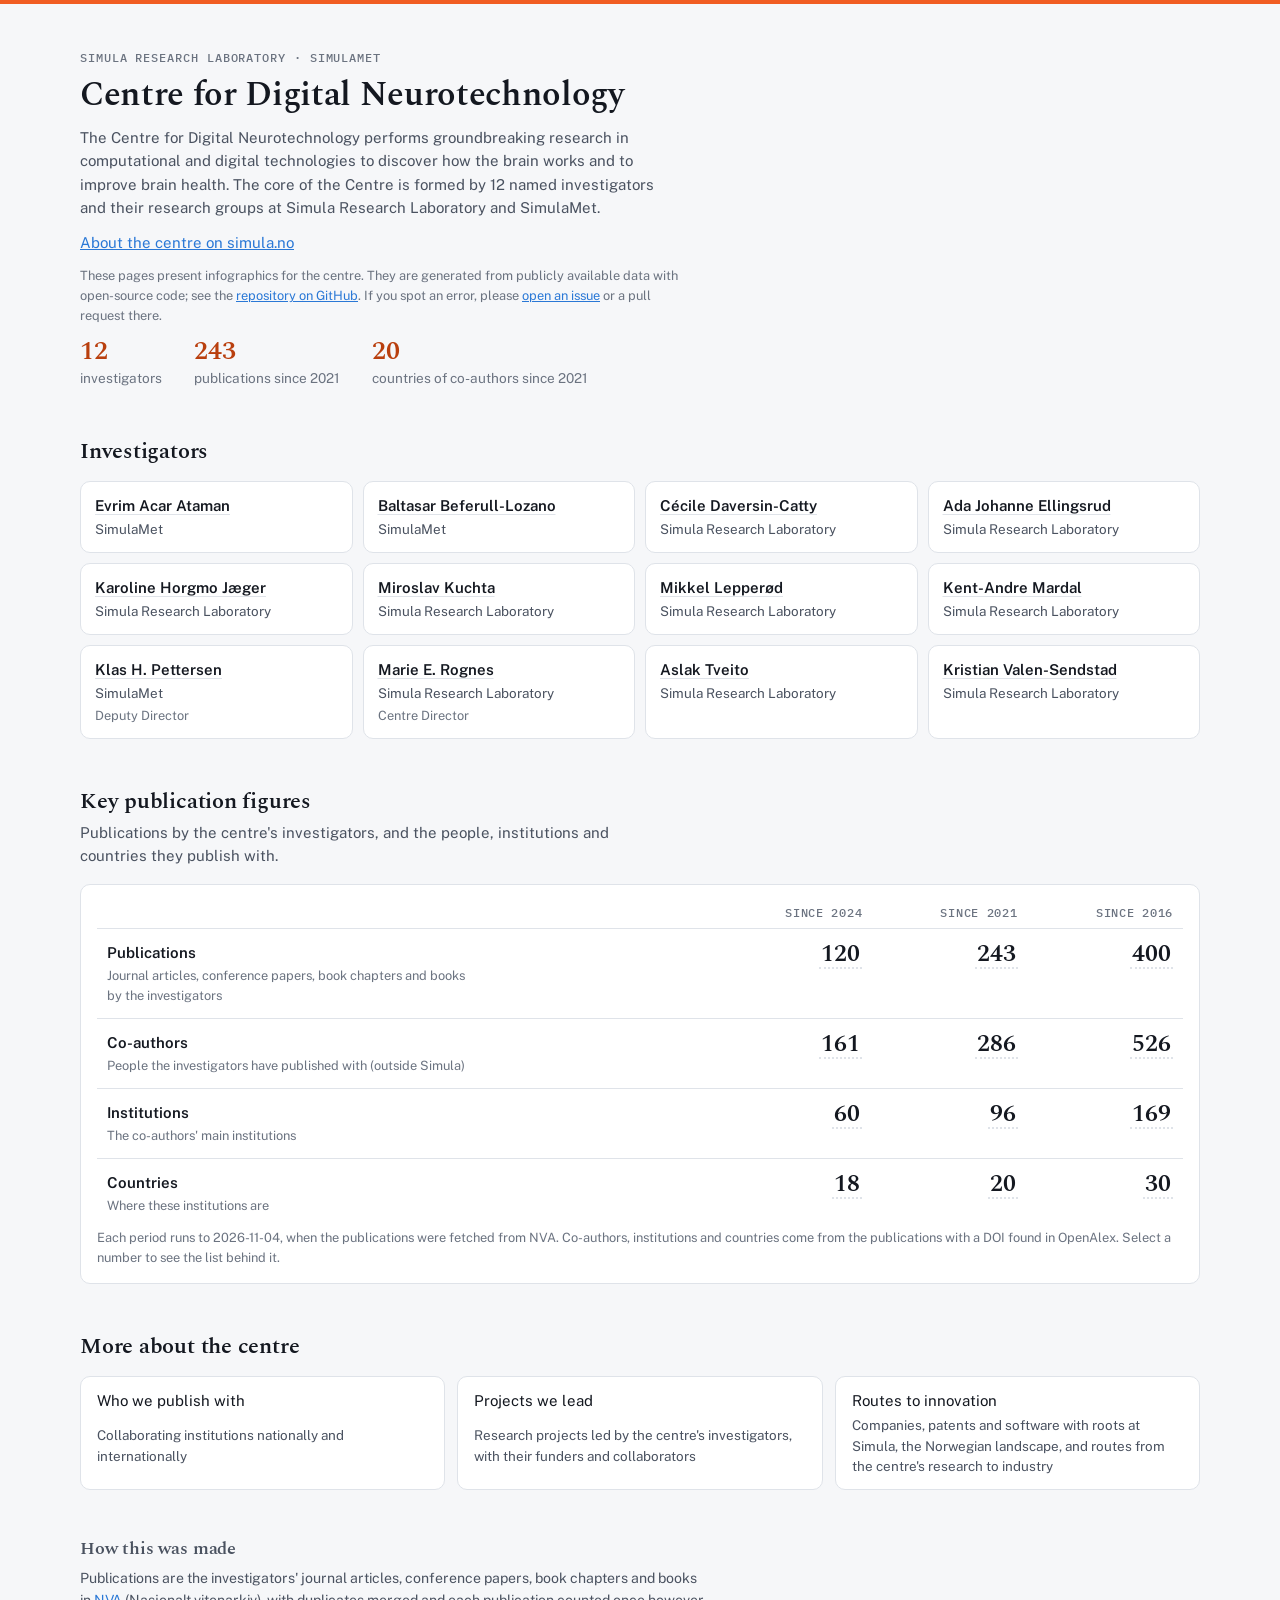
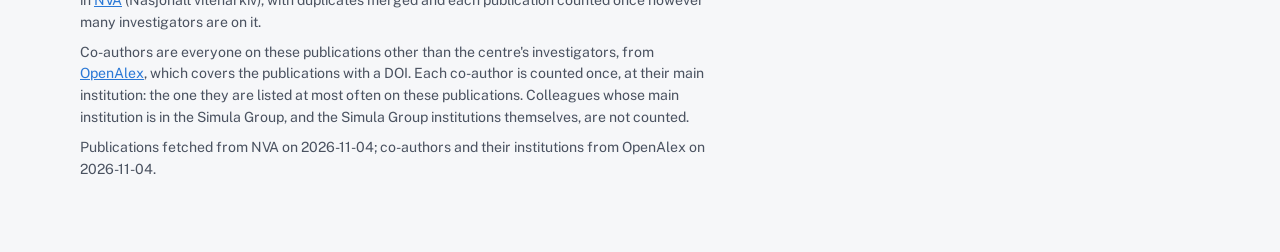
==== commit 4aa4e885: "Overview: link to Routes to innovation Adds a Routes to innovation box under "More about the centre"" ====
--- a/site/index.html
+++ b/site/index.html
@@ -178,6 +178,7 @@
       <a class="card" href="coauthorship.html">Who publishes with whom<span>How the investigators publish together, and the co-authors who link them</span></a>
       <a class="card" href="collaborators.html">Who we publish with<span>Collaborating institutions nationally and internationally</span></a>
       <a class="card" href="projects.html">Projects we lead<span>Research projects led by the centre's investigators, with their funders and collaborators</span></a>
+      <a class="card" href="innovation-map.html">Routes to innovation<span>Companies, patents and software with roots at Simula, the Norwegian landscape, and routes from the centre's research to industry</span></a>
     </div>
   </section>
 
@@ -191,7 +192,7 @@
 
 <script src="assets/d3.min.js"></script>
 <script>
-const DATA = {"generated": "2026-11-06", "fetched": {"nva_publications": "2026-11-04", "coauthor_details": "2026-11-04", "nva_projects": "2026-10-30", "openalex": "2026-11-04", "projects_checked": "2026-11-04", "prosjektbanken": "2026-11-02", "simula_projects": "2026-10-30"}, "investigators": [{"name": "Evrim Acar Ataman", "affiliation": "SimulaMet", "page": "https://www.simula.no/people/evrim", "role": ""}, {"name": "Baltasar Beferull-Lozano", "affiliation": "SimulaMet", "page": "https://www.simula.no/people/baltasar", "role": ""}, {"name": "Cécile Daversin-Catty", "affiliation": "Simula Research Laboratory", "page": "https://www.simula.no/people/cecile", "role": ""}, {"name": "Ada Johanne Ellingsrud", "affiliation": "Simula Research Laboratory", "page": "https://www.simula.no/people/ada", "role": ""}, {"name": "Karoline Horgmo Jæger", "affiliation": "Simula Research Laboratory", "page": "https://www.simula.no/people/karolihj", "role": ""}, {"name": "Miroslav Kuchta", "affiliation": "Simula Research Laboratory", "page": "https://www.simula.no/people/miroslav", "role": ""}, {"name": "Mikkel Lepperød", "affiliation": "Simula Research Laboratory", "page": "https://www.simula.no/people/mikkel", "role": ""}, {"name": "Kent-Andre Mardal", "affiliation": "Simula Research Laboratory", "page": "https://www.simula.no/people/kent-and", "role": ""}, {"name": "Klas H. Pettersen", "affiliation": "SimulaMet", "page": "https://www.simula.no/people/klas", "role": "Deputy Director"}, {"name": "Marie E. Rognes", "affiliation": "Simula Research Laboratory", "page": "https://www.simula.no/people/meg", "role": "Centre Director"}, {"name": "Aslak Tveito", "affiliation": "Simula Research Laboratory", "page": "https://www.simula.no/people/aslak", "role": ""}, {"name": "Kristian Valen-Sendstad", "affiliation": "Simula Research Laboratory", "page": "https://www.simula.no/people/kvs", "role": ""}], "publications": {"1315205": {"year": 2016, "title": "Poro-elastic modeling of Syringomyelia – a systematic study of the effects of pia mater, central canal, median fissure, white and gray matter on pressure wave propagation and fluid movement within the cervical spinal cord", "url": "https://doi.org/10.1080/10255842.2015.1058927", "venue": "Computer Methods in Biomechanics and Biomedical Engineering", "investigators": ["Kent-Andre Mardal"], "authors": [["Karen-Helene Støverud", false], ["Martin Sandve Alnæs", false], ["Hans Petter Langtangen", false], ["Victor Haughton", false], ["Kent-Andre Mardal", true]]}, "1315208": {"year": 2016, "title": "Transitional flow in intracranial aneurysms - A space and time refinement study below the Kolmogorov scales using Lattice Boltzmann Method", "url": "https://doi.org/10.1016/j.compfluid.2015.12.011", "venue": "Computers & Fluids", "investigators": ["Kent-Andre Mardal"], "authors": [["Kartik Jain", false], ["Sabine Roller", false], ["Kent-Andre Mardal", true]]}, "1367550": {"year": 2016, "title": "Adjoint multi-start-based estimation of cardiac hyperelastic material parameters using shear data", "url": "https://doi.org/10.1007/s10237-016-0780-7", "venue": "Biomechanics and Modeling in Mechanobiology", "investigators": ["Marie E. Rognes"], "authors": [["Gabriel Balaban", false], ["Martin Sandve Alnæs", false], ["Joakim Sundnes", false], ["Marie Elisabeth Rognes", true]]}, "1368841": {"year": 2016, "title": "Computing rates of Markov models of voltage-gated ion channels by inverting partial differential equations governing the probability density functions of the conducting and non-conducting states", "url": "https://doi.org/10.1016/j.mbs.2016.04.011", "venue": "Mathematical Biosciences", "investigators": ["Aslak Tveito"], "authors": [["Aslak Tveito", true], ["Glenn Terje Lines", false], ["Andrew Edwards", false], ["Andrew McCulloch", false]]}, "1385470": {"year": 2016, "title": "Preconditioners for saddle point systems with trace constraints coupling 2D and 1D domains", "url": "https://doi.org/10.1137/15M1052822", "venue": "SIAM Journal on Scientific Computing", "investigators": ["Miroslav Kuchta", "Kent-Andre Mardal"], "authors": [["Miroslav Kuchta", true], ["Magne Nordaas", false], ["Joris C. G. Verschaeve", false], ["Mikael Mortensen", false], ["Kent-Andre Mardal", true]]}, "1388482": {"year": 2016, "title": "The association between the pulse pressure gradient at the cranio-cervical junction derived from phase-contrast magnetic resonance imaging and invasively measured pulsatile intracranial pressure in symptomatic patients with Chiari malformation type 1", "url": "https://doi.org/10.1007/s00701-016-2979-x", "venue": "Acta Neurochirurgica", "investigators": ["Kent-Andre Mardal"], "authors": [["Radek Fric", false], ["Erika Kristina Lindstrøm", false], ["Geir Ringstad", false], ["Kent-Andre Mardal", true], ["Per Kristian Eide", false]]}, "1388489": {"year": 2017, "title": "Parameter-robust discretization and preconditioning of Biot's consolidation model", "url": "https://doi.org/10.1137/15M1029473", "venue": "SIAM Journal on Scientific Computing", "investigators": ["Kent-Andre Mardal"], "authors": [["Jeonghun Lee", false], ["Kent-Andre Mardal", true], ["Ragnar Winther", false]]}, "1388764": {"year": 2016, "title": "Cerebrospinal fluid flow in adults", "url": "https://nva.sikt.no/registration/0198cc78deb4-ecd47132-6bf6-4958-afa4-a60db4e15545", "venue": "In: Handbook of clinical neurology\nNeuroimaging, part I (Handbook of Clinical Neurology)", "investigators": ["Kent-Andre Mardal"], "authors": [["William G. Bradley", false], ["Victor Haughton", false], ["Kent-Andre Mardal", true]]}, "1388765": {"year": 2016, "title": "Transitional hemodynamics in intracranial aneurysms - Comparative velocity investigations with high resolution Lattice Boltzmann simulations, normal resolution ANSYS simulations and MR imaging", "url": "https://doi.org/10.1118/1.4964793", "venue": "Medical Physics", "investigators": ["Kent-Andre Mardal"], "authors": [["Kartik Jain", false], ["Jingfeng Jiang", false], ["Charles M Strother", false], ["Kent-Andre Mardal", true]]}, "1390213": {"year": 2016, "title": "Robust preconditioners for PDE-constrained optimization with limited observations", "url": "https://doi.org/10.1007/s10543-016-0635-8", "venue": "BIT Numerical Mathematics", "investigators": ["Kent-Andre Mardal"], "authors": [["Kent-Andre Mardal", true], ["Bjørn Fredrik Nielsen", false], ["Magne Nordaas", false]]}, "1403803": {"year": 2016, "title": "Computational investigation of cerebrospinal fluid dynamics in the posterior cranial fossa and cervical subarachnoid space in patients with Chiari I malformation", "url": "https://doi.org/10.1371/journal.pone.0162938", "venue": "PLOS ONE", "investigators": ["Kent-Andre Mardal"], "authors": [["Karen-Helene Støverud", false], ["Hans Petter Langtangen", false], ["Geir Ringstad", false], ["Per Kristian Eide", false], ["Kent-Andre Mardal", true]]}, "1405558": {"year": 2016, "title": "Singular spectrum-based matrix completion for time series recovery and prediction", "url": "https://doi.org/10.1186/s13634-016-0360-0", "venue": "EURASIP Journal on Advances in Signal Processing", "investigators": ["Baltasar Beferull-Lozano"], "authors": [["Grigoris Tsagkatakis", false], ["Baltasar Beferull-Lozano", true], ["Panagiotis Tsakalides", false]]}, "1414880": {"year": 2016, "title": "Deletion of aquaporin-4 curtails extracellular glutamate elevation in cortical spreading depression in awake mice", "url": "https://doi.org/10.1093/cercor/bhw359", "venue": "Cerebral Cortex", "investigators": ["Klas H. Pettersen"], "authors": [["Rune Enger", false], ["Didrik Bakke Dukefoss", false], ["Wannan Tang", false], ["Klas Pettersen", true], ["Daniel Marelius Bjørnstad", false], ["Paul Johannes Helm", false], ["Vidar Jensen", false], ["Rolf Sprengel", false], ["Koen Gerard Alois Vervaeke", false], ["Ole Petter Ottersen", false], ["Erlend Arnulf Nagelhus", false]]}, "1424754": {"year": 2016, "title": "Adaptive consensus-based distributed detection in WSN with unreliable links", "url": "https://doi.org/10.1109/ICASSP.2016.7472516", "venue": "Proceedings of the IEEE International Conference on Acoustics, Speech and Signal Processing", "investigators": ["Baltasar Beferull-Lozano"], "authors": [["Daniel Alonso", false], ["Baltasar Beferull-Lozano", true]]}, "1431203": {"year": 2016, "title": "Effect of Ionic Diffusion on Extracellular Potentials in Neural Tissue", "url": "https://doi.org/10.1371/journal.pcbi.1005193", "venue": "PLoS Computational Biology", "investigators": ["Klas H. Pettersen"], "authors": [["Geir Halnes", false], ["Tuomo Mäki-Marttunen", false], ["Daniel Keller", false], ["Klas Pettersen", true], ["Ole Andreas Andreassen", false], ["Gaute Einevoll", false]]}, "1433123": {"year": 2017, "title": "Direct numerical simulation of transitional hydrodynamcis of the cerebrospinal fluid in Chiari I malformation: The role of cranio-vertebral junction", "url": "https://doi.org/10.1002/cnm.2853", "venue": "International Journal for Numerical Methods in Biomedical Engineering", "investigators": ["Kent-Andre Mardal"], "authors": [["Kartik Jain", false], ["Geir Ringstad", false], ["Per Kristian Eide", false], ["Kent-Andre Mardal", true]]}, "1447416": {"year": 2017, "title": "Removal of perineuronal nets unlocks juvenile plasticity through network mechanisms of decreased inhibition and increased gamma Activity", "url": "https://doi.org/10.1523/JNEUROSCI.2504-16.2016", "venue": "Journal of Neuroscience", "investigators": ["Mikkel Lepperød"], "authors": [["Kristian Kinden Lensjø", false], ["Mikkel Elle Lepperød", true], ["Gunnar Dick", false], ["Torkel Hafting", false], ["Marianne Fyhn", false]]}, "1454746": {"year": 2016, "title": "Adaptive Consensus-Based Distributed Kalman Filter for WSNs with Random Link Failures", "url": "https://doi.org/10.1109/DCOSS.2016.38", "venue": "In: 2016 IEEE International Conference on Distributed Computing in Sensor Systems", "investigators": ["Baltasar Beferull-Lozano"], "authors": [["Daniel Alonso", false], ["Baltasar Beferull-Lozano", true]]}, "1459960": {"year": 2017, "title": "A numerical investigation of intrathecal isobaric drug dispersion within the cervical subarachnoid space", "url": "https://doi.org/10.1371/journal.pone.0173680", "venue": "PLOS ONE", "investigators": ["Miroslav Kuchta", "Kent-Andre Mardal"], "authors": [["Per Thomas Haga", false], ["Giulia Pizzichelli", false], ["Mikael Mortensen", false], ["Miroslav Kuchta", true], ["Soroush Heidari Pahlavian", false], ["Edoardo Sinibaldi", false], ["Bryn A. Martin", false], ["Kent-Andre Mardal", true]]}, "1479389": {"year": 2017, "title": "Robustness of common hemodynamic indicators with respect to numerical resolution in 38 middle cerebral artery aneurysms", "url": "https://doi.org/10.1371/journal.pone.0177566", "venue": "PLOS ONE", "investigators": ["Kent-Andre Mardal"], "authors": [["Øyvind Evju", false], ["Jose M. Pozo", false], ["Alejandro F. Frangi", false], ["Kent-Andre Mardal", true]]}, "1479398": {"year": 2017, "title": "Weakly Imposed Symmetry and Robust Preconditioners for Biot’s Consolidation Model", "url": "https://doi.org/10.1515/cmam-2017-0016", "venue": "Computational Methods in Applied Mathematics", "investigators": ["Kent-Andre Mardal"], "authors": [["Trygve Bærland", false], ["Jeonghun J. Lee", false], ["Kent-Andre Mardal", true], ["Ragnar Winther", false]]}, "1492283": {"year": 2017, "title": "Focal local field potential signature of the single-axon monosynaptic thalamocortical connection", "url": "https://doi.org/10.1523/JNEUROSCI.2715-16.2017", "venue": "Journal of Neuroscience", "investigators": ["Klas H. Pettersen"], "authors": [["Espen Hagen", false], ["Janne- Christine Fossum", false], ["Klas Pettersen", true], ["Jose-Manuel Alonso", false], ["Harvey A. Swadlow", false], ["Gaute Einevoll", false]]}, "1492395": {"year": 2017, "title": "Temporal processing in the visual cortex of the awake and anesthetized rat", "url": "https://doi.org/10.1523/ENEURO.0059-17.2017", "venue": "eNeuro", "investigators": ["Mikkel Lepperød"], "authors": [["Ida E. J. Aasebø", false], ["Mikkel Elle Lepperød", true], ["Maria Stavrinou", false], ["Sandra Nøkkevangen", false], ["Gaute Einevoll", false], ["Torkel Hafting", false], ["Marianne Fyhn", false]]}, "1494049": {"year": 2017, "title": "Ion diffusion may introduce spurious current sources in current-source density (CSD) analysis", "url": "https://doi.org/10.1152/jn.00976.2016", "venue": "Journal of Neurophysiology", "investigators": ["Klas H. Pettersen"], "authors": [["Geir Halnes", false], ["Tuomo Mäki-Marttunen", false], ["Klas Pettersen", true], ["Ole Andreas Andreassen", false], ["Gaute Einevoll", false]]}, "1494742": {"year": 2017, "title": "Non-parametric spectrum cartography using adaptive radial basis  functions", "url": "https://doi.org/10.1109/ICASSP.2017.7952827", "venue": "In: 2017 IEEE International Conference on Acoustics, Speech and Signal Processing (ICASSP) (Proceedings of the IEEE International Conference on Acoustics, Speech and Signal Processing)", "investigators": ["Baltasar Beferull-Lozano"], "authors": [["Mohamed Hamid", false], ["Baltasar Beferull-Lozano", true]]}, "1499040": {"year": 2017, "title": "An evaluation of the accuracy of classical models for computing the membrane potential and extracellular potential for neurons", "url": "https://doi.org/10.3389/fncom.2017.00027", "venue": "Frontiers in Computational Neuroscience", "investigators": ["Karoline Horgmo Jæger", "Aslak Tveito"], "authors": [["Aslak Tveito", true], ["Karoline Horgmo Jæger", true], ["Glenn Terje Lines", false], ["Lukasz Paszkowski", false], ["Joakim Sundnes", false], ["Andrew Edwards", false], ["Tuomo Mäki-Marttunen", false], ["Geir Halnes", false], ["Gaute Einevoll", false]]}, "1503524": {"year": 2017, "title": "A cell-based framework for numerical modeling of electrical conduction in cardiac tissue", "url": "https://doi.org/10.3389/fphy.2017.00048", "venue": "Frontiers in Physics", "investigators": ["Karoline Horgmo Jæger", "Miroslav Kuchta", "Kent-Andre Mardal", "Marie E. Rognes", "Aslak Tveito"], "authors": [["Aslak Tveito", true], ["Karoline Horgmo Jæger", true], ["Miroslav Kuchta", true], ["Kent-Andre Mardal", true], ["Marie Elisabeth Rognes", true]]}, "1503525": {"year": 2017, "title": "Interstitial solute transport in 3D reconstructed neuropil occurs by diffusion rather than bulk flow", "url": "https://doi.org/10.1073/pnas.1706942114", "venue": "Proceedings of the National Academy of Sciences of the United States of America (PNAS)", "investigators": ["Kent-Andre Mardal", "Klas H. Pettersen"], "authors": [["Karl Erik Holter", false], ["Benjamin Dam Kehlet", false], ["Anna Devor", false], ["Terrence J. Sejnowski", false], ["Anders M. Dale", false], ["Stig William Omholt", false], ["Ole Petter Ottersen", false], ["Erlend Arnulf Nagelhus", false], ["Kent-Andre Mardal", true], ["Klas Pettersen", true]]}, "1505214": {"year": 2017, "title": "Numerical study of intrathecal drug delivery to a permeable spinal cord: effect of catheter position and angle", "url": "https://doi.org/10.1080/10255842.2017.1393805", "venue": "Computer Methods in Biomechanics and Biomedical Engineering", "investigators": ["Kent-Andre Mardal", "Marie E. Rognes"], "authors": [["Giulia Pizzichelli", false], ["Benjamin Dam Kehlet", false], ["Øyvind Evju", false], ["Bryn A. Martin", false], ["Marie Elisabeth Rognes", true], ["Kent-Andre Mardal", true], ["Edoardo Sinibaldi", false]]}, "1521885": {"year": 2017, "title": "Non-invasive assessment of pulsatile intracranial pressure with phase-contrast magnetic resonance imaging", "url": "https://doi.org/10.1371/journal.pone.0188896", "venue": "PLOS ONE", "investigators": ["Kent-Andre Mardal"], "authors": [["Geir Ringstad", false], ["Erika Kristina Lindstrøm", false], ["Svein Are Sirirud Vatnehol", false], ["Kent-Andre Mardal", true], ["Kyrre Eeg Emblem", false], ["Per Kristian Eide", false]]}, "1524811": {"year": 2017, "title": "Topology Design to Increase Network Lifetime in WSN for Graph Filtering in Consensus Processes", "url": "https://doi.org/10.23919/EUSIPCO.2017.8081227", "venue": "In: 2017 25th European Signal Processing Conference (EUSIPCO) (European Signal Processing Conference)", "investigators": ["Baltasar Beferull-Lozano"], "authors": [["Leila Ben Saad", false], ["Thilina Nuwan Weerasinghe", false], ["Baltasar Beferull-Lozano", true]]}, "1525047": {"year": 2017, "title": "Consensus-Based Distributed State Estimation of Biofilm in Reverse Osmosis Membranes by WSNs", "url": "https://doi.org/10.1201/b21948-2", "venue": "In: Proceedings of the 3rd International Workshop on Cyber-Physical Systems for Smart Water Networks", "investigators": ["Baltasar Beferull-Lozano"], "authors": [["Daniel Alonso", false], ["César Asensio-Marco", false], ["Baltasar Beferull-Lozano", true]]}, "1528984": {"year": 2017, "title": "High-resolution data assimilation of cardiac mechanics applied to a dyssynchronous ventricle", "url": "https://doi.org/10.1002/cnm.2863", "venue": "International Journal for Numerical Methods in Biomedical Engineering", "investigators": ["Marie E. Rognes"], "authors": [["Gabriel Balaban", false], ["Henrik Nicolay Finsberg", false], ["Hans Henrik Odland", false], ["Marie Elisabeth Rognes", true], ["Stian Balnagown Ross", false], ["Joakim Sundnes", false], ["Samuel Thomas Wall", false]]}, "1538202": {"year": 2017, "title": "Spectrum cartography using adaptive radial basis functions: Experimental validation", "url": "https://doi.org/10.1109/SPAWC.2017.8227752", "venue": "In: 18th IEEE International Workshop on Signal Processing Advances in Wireless Communications (SPAWC 2017)", "investigators": ["Baltasar Beferull-Lozano"], "authors": [["Henning Idsøe", false], ["Mohamed Hamid", false], ["Thomas Jordbru", false], ["Linga Reddy Cenkeramaddi", false], ["Baltasar Beferull-Lozano", true]]}, "1539744": {"year": 2017, "title": "Radio measurements on a customized software defined radio module: A case study of energy detection spectrum sensing", "url": "https://doi.org/10.1109/I2MTC.2017.7969681", "venue": "In: 2017 IEEE International Instrumentation and Measurement Technology Conference", "investigators": ["Baltasar Beferull-Lozano"], "authors": [["Thomas Jordbru", false], ["Henning Idsøe", false], ["Linga Reddy Cenkeramaddi", false], ["Baltasar Beferull-Lozano", true], ["Mohamed Hamid", false]]}, "1540041": {"year": 2017, "title": "Topology design to reduce energy consumption of distributed graph filtering in WSN", "url": "https://doi.org/10.1109/GlobalSIP.2017.8309031", "venue": "In: 5th IEEE Global Conference on Signal and Information Processing (GlobalSIP 2017)", "investigators": ["Baltasar Beferull-Lozano"], "authors": [["Leila Ben Saad", false], ["César Asensio-Marco", false], ["Baltasar Beferull-Lozano", true]]}, "1548624": {"year": 2018, "title": "Comparison of phase-contrast MR and flow simulations for the study of CSF Dynamics in the cervical spine", "url": "https://doi.org/10.1177/1971400918759812", "venue": "The Neuroradiology Journal (NRJ)", "investigators": ["Kent-Andre Mardal"], "authors": [["Erika Kristina Lindstrøm", false], ["Jakob Emil Schreiner", false], ["Geir Ringstad", false], ["Victor Haughton", false], ["Per Kristian Eide", false], ["Kent-Andre Mardal", true]]}, "1554776": {"year": 2018, "title": "Inverse estimation of cardiac activation times via gradient-based optimization", "url": "https://doi.org/10.1002/cnm.2919", "venue": "International Journal for Numerical Methods in Biomedical Engineering", "investigators": ["Marie E. Rognes"], "authors": [["Siri Kallhovd", false], ["Mary Margot Catherine Maleckar", false], ["Marie Elisabeth Rognes", true]]}, "1572730": {"year": 2017, "title": "Graph recursive least squares filter for topology inference in causal data processes", "url": "https://doi.org/10.1109/CAMSAP.2017.8313212", "venue": "In: Computational Advances in Multi-Sensor Adaptive Processing,\nIEEE 7th International Workshop on (CAMSAP)", "investigators": ["Baltasar Beferull-Lozano"], "authors": [["Mahmoud Ramezani-Mayiami", false], ["Baltasar Beferull-Lozano", true]]}, "1572732": {"year": 2017, "title": "Online topology estimation for vector autoregressive processes in data networks", "url": "https://doi.org/10.1109/CAMSAP.2017.8313211", "venue": "In: Computational Advances in Multi-Sensor Adaptive Processing,\nIEEE 7th International Workshop on (CAMSAP)", "investigators": ["Baltasar Beferull-Lozano"], "authors": [["Bakht Zaman", false], ["Luis M. Lopez-Ramos", false], ["Daniel Romero", false], ["Baltasar Beferull-Lozano", true]]}, "1576810": {"year": 2017, "title": "Experimental validation for spectrum cartography using adaptive multi-kernels", "url": "https://doi.org/10.1109/ICSPCS.2017.8270459", "venue": "In: 2017, 11th International Conference on Signal Processing and\nCommunication Systems (ICSPCS)", "investigators": ["Baltasar Beferull-Lozano"], "authors": [["Henning Idsøe", false], ["Mohamed Hamid", false], ["Linga Reddy Cenkeramaddi", false], ["Thomas Jordbru", false], ["Baltasar Beferull-Lozano", true]]}, "1576821": {"year": 2017, "title": "Implementation of a two stage fully-blind self-adapted spectrum sensing algorithm", "url": "https://doi.org/10.1109/ICSPCS.2017.8270477", "venue": "In: 2017, 11th International Conference on Signal Processing and\nCommunication Systems (ICSPCS)", "investigators": ["Baltasar Beferull-Lozano"], "authors": [["Thomas Jordbru", false], ["Mohamed Hamid", false], ["Linga Reddy Cenkeramaddi", false], ["Henning Idsøe", false], ["Baltasar Beferull-Lozano", true]]}, "1591663": {"year": 2018, "title": "Brain-wide glymphatic enhancement and clearance in humans assessed with MRI", "url": "https://doi.org/10.1172/jci.insight.121537", "venue": "Journal of Clinical Investigation", "investigators": ["Kent-Andre Mardal"], "authors": [["Geir Ringstad", false], ["Lars Magnus Valnes", false], ["Anders Dale", false], ["Are Hugo Pripp", false], ["Svein Are Sirirud Vatnehol", false], ["Kyrre Eeg Emblem", false], ["Kent-Andre Mardal", true], ["Per Kristian Eide", false]]}, "1594685": {"year": 2019, "title": "Preconditioning trace coupled 3d-1d systems using fractional Laplacian", "url": "https://doi.org/10.1002/num.22304", "venue": "Numerical Methods for Partial Differential Equations", "investigators": ["Miroslav Kuchta", "Kent-Andre Mardal"], "authors": [["Miroslav Kuchta", true], ["Kent-Andre Mardal", true], ["Mikael Mortensen", false]]}, "1596679": {"year": 2018, "title": "In vivo estimation of elastic heterogeneity in an infarcted human heart", "url": "https://doi.org/10.1007/s10237-018-1028-5", "venue": "Biomechanics and Modeling in Mechanobiology", "investigators": ["Marie E. Rognes"], "authors": [["Gabriel Balaban", false], ["Henrik Nicolay Finsberg", false], ["Simon Wolfgang Funke", false], ["Trine Synnøve Fink Håland", false], ["Einar Hopp", false], ["Joakim Sundnes", false], ["Samuel T Wall", false], ["Marie Elisabeth Rognes", true]]}, "1598799": {"year": 2018, "title": "Experimental directory structure (Exdir): An alternative to HDF5 without introducing a new file format", "url": "https://doi.org/10.3389/fninf.2018.00016", "venue": "Frontiers in Neuroinformatics", "investigators": ["Mikkel Lepperød"], "authors": [["Svenn-Arne Dragly", false], ["Milad Mobarhan", false], ["Mikkel Elle Lepperød", true], ["Simen Tennøe", false], ["Marianne Fyhn", false], ["Torkel Hafting", false], ["Anders Malthe-Sørenssen", false]]}, "1602059": {"year": 2019, "title": "On the singular Neumann problem in linear elasticity", "url": "https://doi.org/10.1002/nla.2212", "venue": "Numerical Linear Algebra with Applications", "investigators": ["Miroslav Kuchta", "Kent-Andre Mardal"], "authors": [["Miroslav Kuchta", true], ["Kent-Andre Mardal", true], ["Mikael Mortensen", false]]}, "1602060": {"year": 2018, "title": "Fluid dynamics in syringomyelia cavities: Effects of heart rate, CSF velocity, CSF velocity waveform and craniovertebral decompression", "url": "https://doi.org/10.1177/1971400918795482", "venue": "The Neuroradiology Journal (NRJ)", "investigators": ["Kent-Andre Mardal", "Marie E. Rognes"], "authors": [["Vegard Vinje", false], ["Justin Brucker", false], ["Marie Elisabeth Rognes", true], ["Kent-Andre Mardal", true], ["Victor Haughton", false]]}, "1607782": {"year": 2019, "title": "Variational data assimilation for transient blood flow simulations - Cerebral aneurysms as an illustrative example", "url": "https://doi.org/10.1002/cnm.3152", "venue": "International Journal for Numerical Methods in Biomedical Engineering", "investigators": ["Kent-Andre Mardal"], "authors": [["Simon Wolfgang Funke", false], ["Magne Nordaas", false], ["Øyvind Evju", false], ["Martin Alnæs", false], ["Kent-Andre Mardal", true]]}, "1607786": {"year": 2018, "title": "Cerebrospinal fluid volumetric net flow rate and direction in idiopathic normal pressure hydrocephalus", "url": "https://doi.org/10.1016/j.nicl.2018.09.006", "venue": "NeuroImage: Clinical", "investigators": ["Kent-Andre Mardal"], "authors": [["Erika Kristina Lindstrøm", false], ["Geir Ringstad", false], ["Kent-Andre Mardal", true], ["Per Kristian Eide", false]]}, "1619648": {"year": 2018, "title": "Underlay Device-to-Device Communications on Multiple Channels", "url": "https://doi.org/10.1109/ICASSP.2018.8462424", "venue": "In: 2018 IEEE International Conference on Acoustics, Speech and Signal Processing (ICASSP) (Proceedings of the IEEE International Conference on Acoustics, Speech and Signal Processing)", "investigators": ["Baltasar Beferull-Lozano"], "authors": [["Mohamed Elnourani", false], ["Mohamed Hamid", false], ["Daniel Romero", false], ["Baltasar Beferull-Lozano", true]]}, "1619655": {"year": 2018, "title": "Localization-Free Power Cartography", "url": "https://doi.org/10.1109/ICASSP.2018.8461731", "venue": "In: 2018 IEEE International Conference on Acoustics, Speech and Signal Processing (ICASSP) (Proceedings of the IEEE International Conference on Acoustics, Speech and Signal Processing)", "investigators": ["Baltasar Beferull-Lozano"], "authors": [["Yves Teganya", false], ["Luis M. Lopez-Ramos", false], ["Daniel Romero", false], ["Baltasar Beferull-Lozano", true]]}, "1619658": {"year": 2018, "title": "Fast Distributed Subspace Projection via Graph Filters", "url": "https://doi.org/10.1109/ICASSP.2018.8462110", "venue": "In: 2018 IEEE International Conference on Acoustics, Speech and Signal Processing (ICASSP) (Proceedings of the IEEE International Conference on Acoustics, Speech and Signal Processing)", "investigators": ["Baltasar Beferull-Lozano"], "authors": [["Thilina Nuwan Weerasinghe", false], ["Daniel Romero", false], ["César Asensio-Marco", false], ["Baltasar Beferull-Lozano", true]]}, "1619664": {"year": 2019, "title": "Cross-layer MAC Protocol for Unbiased Average Consensus under Random Interference", "url": "https://doi.org/10.1109/TSIPN.2018.2873070", "venue": "IEEE Transactions on Signal and Information Processing over Networks", "investigators": ["Baltasar Beferull-Lozano"], "authors": [["César Asensio-Marco", false], ["Daniel Alonso-Román", false], ["Baltasar Beferull-Lozano", true]]}, "1619683": {"year": 2018, "title": "Stochastic Graph Filtering under Asymmetric Links in Wireless Sensor Networks", "url": "https://doi.org/10.1109/SPAWC.2018.8445848", "venue": "In: 2018 IEEE 19th International Workshop on Signal Processing Advances in Wireless Communications (SPAWC) (Proceedings of IEEE Workshop on Signal Processing Advances in Wireless Communications (SPAWC))", "investigators": ["Baltasar Beferull-Lozano"], "authors": [["Leila Ben Saad", false], ["Baltasar Beferull-Lozano", true]]}, "1619685": {"year": 2018, "title": "Energy Efficient Consensus Over Directed Graphs", "url": "https://doi.org/10.1109/ICASSP.2018.8461849", "venue": "In: 2018 IEEE International Conference on Acoustics, Speech and Signal Processing (ICASSP) (Proceedings of the IEEE International Conference on Acoustics, Speech and Signal Processing)", "investigators": ["Baltasar Beferull-Lozano"], "authors": [["César Asensio-Marco", false], ["Baltasar Beferull-Lozano", true]]}, "1619689": {"year": 2018, "title": "Joint Topology and Radio Resource Optimization for Device-to-Device Based Mobile Social Networks", "url": "https://doi.org/10.1109/ICASSP.2018.8461962", "venue": "In: 2018 IEEE International Conference on Acoustics, Speech and Signal Processing (ICASSP) (Proceedings of the IEEE International Conference on Acoustics, Speech and Signal Processing)", "investigators": ["Baltasar Beferull-Lozano"], "authors": [["Mohamed Hamid", false], ["Baltasar Beferull-Lozano", true]]}, "1619691": {"year": 2018, "title": "Adaptive Medium Access Control for Distributed Processing in Wireless Sensor Networks", "url": "https://doi.org/10.1109/TSIPN.2018.2866324", "venue": "IEEE Transactions on Signal and Information Processing over Networks", "investigators": ["Baltasar Beferull-Lozano"], "authors": [["César Asensio-Marco", false], ["Baltasar Beferull-Lozano", true]]}, "1623182": {"year": 2018, "title": "Open source modules for tracking animal behavior and closed-loop stimulation based on Open Ephys and Bonsai", "url": "https://doi.org/10.1088/1741-2552/aacf45", "venue": "Journal of Neural Engineering", "investigators": ["Mikkel Lepperød"], "authors": [["Alessio Paolo Buccino", false], ["Mikkel Elle Lepperød", true], ["Svenn-Arne Dragly", false], ["Philipp Häfliger", false], ["Marianne Fyhn", false], ["Torkel Hafting", false]]}, "1632049": {"year": 2018, "title": "Deep Reinforcement Learning achieves flow control of the 2D Karman Vortex Street", "url": "https://nva.sikt.no/registration/0198cc861ef6-f92f7fc3-ac57-4e9a-9cd3-adb7ebd7074e", "venue": "arXiv.org", "investigators": ["Miroslav Kuchta"], "authors": [["Jean Rabault", false], ["Miroslav Kuchta", true], ["Atle Jensen", false], ["Ulysse Reglade", false], ["Cerardi Nicolas", false]]}, "1633947": {"year": 2018, "title": "Self-Powered IoT Device for Indoor Applications", "url": "https://doi.org/10.1109/VLSID.2018.110", "venue": "VLSI Design", "investigators": ["Baltasar Beferull-Lozano"], "authors": [["Rolf Arne Kjellby", false], ["Thor Eirik Johnsrud", false], ["Svein Erik Løtveit", false], ["Linga Reddy Cenkeramaddi", false], ["Mohamed Hamid", false], ["Baltasar Beferull-Lozano", true]]}, "1634008": {"year": 2018, "title": "Ca2+ signals in astrocytes facilitate spread of epileptiform activity", "url": "https://doi.org/10.1093/cercor/bhy196", "venue": "Cerebral Cortex", "investigators": ["Klas H. Pettersen"], "authors": [["Kjell Heuser", false], ["Cecilie Nome", false], ["Klas Pettersen", true], ["Knut Sindre Åbjørsbråten", false], ["Vidar Jensen", false], ["Wannan Tang", false], ["Rolf Sprengel", false], ["Erik Taubøll", false], ["Erlend Arnulf Nagelhus", false], ["Rune Enger", false]]}, "1636854": {"year": 2018, "title": "Magnitude and direction of aqueductal cerebrospinal fluid flow: large variations in patients with intracranial aneurysms with or without a previous subarachnoid hemorrhage", "url": "https://doi.org/10.1007/s00701-018-3730-6", "venue": "Acta Neurochirurgica", "investigators": ["Kent-Andre Mardal"], "authors": [["Erika Kristina Lindstrøm", false], ["Geir Ringstad", false], ["Angelika Sorteberg", false], ["Wilhelm Sorteberg", false], ["Kent-Andre Mardal", true], ["Per Kristian Eide", false]]}, "1670410": {"year": 2018, "title": "Computing optimal properties of drugs using mathematical models of single channel dynamics", "url": "https://doi.org/10.1515/cmb-2018-0004", "venue": "Computational and Mathematical Biophysics", "investigators": ["Aslak Tveito"], "authors": [["Aslak Tveito", true], ["Mary Margot Catherine Maleckar", false], ["Glenn Terje Lines", false]]}, "1671828": {"year": 2018, "title": "Inversion and computational maturation of drug response using human stem cell\nderived cardiomyocytes in microphysiological systems", "url": "https://doi.org/10.1038/s41598-018-35858-7", "venue": "Scientific Reports", "investigators": ["Karoline Horgmo Jæger", "Aslak Tveito"], "authors": [["Aslak Tveito", true], ["Karoline Horgmo Jæger", true], ["Nathaniel Huebsch", false], ["Berenice Charrez", false], ["Andrew Edwards", false], ["Samuel Thomas Wall", false], ["Kevin Healy", false]]}, "1672266": {"year": 2019, "title": "Multigrid Methods for Discrete Fractional Sobolev Spaces", "url": "https://doi.org/10.1137/18M1191488", "venue": "SIAM Journal on Scientific Computing", "investigators": ["Miroslav Kuchta", "Kent-Andre Mardal"], "authors": [["Trygve Bærland", false], ["Miroslav Kuchta", true], ["Kent-Andre Mardal", true]]}, "1679366": {"year": 2019, "title": "Artificial neural networks trained through deep reinforcement learning discover control strategies for active flow control", "url": "https://doi.org/10.1017/jfm.2019.62", "venue": "Journal of Fluid Mechanics", "investigators": ["Miroslav Kuchta"], "authors": [["Jean Rabault", false], ["Miroslav Kuchta", true], ["Atle Jensen", false], ["Ulysse Antoine Reglade", false], ["Nicolas Cerardi", false]]}, "1680560": {"year": 2018, "title": "Decentralized subspace projection in large networks", "url": "https://doi.org/10.1109/GlobalSIP.2018.8646531", "venue": "In: 2018 IEEE Global Conference on Signal and Information Processing (GlobalSIP)", "investigators": ["Baltasar Beferull-Lozano"], "authors": [["Siavash Mollaebrahim Ghari", false], ["César Asensio-Marco", false], ["Daniel Romero", false], ["Baltasar Beferull-Lozano", true]]}, "1680902": {"year": 2018, "title": "Dynamic network identification from non-stationary vector autoregressive time series", "url": "https://doi.org/10.1109/GlobalSIP.2018.8646607", "venue": "In: 2018 IEEE Global Conference on Signal and Information Processing (GlobalSIP)", "investigators": ["Baltasar Beferull-Lozano"], "authors": [["Luis M. Lopez-Ramos", false], ["Daniel Romero", false], ["Bakht Zaman", false], ["Baltasar Beferull-Lozano", true]]}, "1681834": {"year": 2018, "title": "Consensus-Based Distributed Detection and State Estimation of Biofilm in Reverse Osmosis Membranes by WSNs", "url": "https://doi.org/10.1201/b21948", "venue": "In: Smart Water Grids", "investigators": ["Baltasar Beferull-Lozano"], "authors": [["Daniel Alonso", false], ["César Asensio-Marco", false], ["Baltasar Beferull-Lozano", true]]}, "1684227": {"year": 2018, "title": "Real-world variability in the prediction of intracranial aneurysm wall shear stress: The 2015 international aneurysm CFD challenge", "url": "https://doi.org/10.1007/s13239-018-00374-2", "venue": "Cardiovascular Engineering and Technology", "investigators": ["Kent-Andre Mardal", "Kristian Valen-Sendstad"], "authors": [["Kristian Valen-Sendstad", false], ["Aslak Wigdahl Bergersen", false], ["Yuji Shimogonya", false], ["Leonid Goubergrits", false], ["Jan Bruening", false], ["Jordi Pallares", false], ["Salvatore Cito", false], ["Senol Piskin", false], ["Kerem Pekkan", false], ["Arjan J. Geers", false], ["Ignacio Larrabide", false], ["Saikiran Rapaka", false], ["Viorel Mihalef", false], ["Wenyu Fu", false], ["Aike Qiao", false], ["Kartik Jain", false], ["Sabine Roller", false], ["Kent-Andre Mardal", true], ["Ramji Kamakoti", false], ["Thomas Spirka", false], ["Neil Ashton", false], ["Alistair Revell", false], ["Nicolas Aristokleous", false], ["J. Graeme Houston", false], ["Masanori Tsuji", false], ["Fujimaro Ishida", false], ["Prahlad G. Menon", false], ["Leonard D. Browne", false], ["Stephen Broderick", false], ["Masaaki Shojima", false], ["Satoshi Koizumi", false], ["Michael Barbour", false], ["Alberto Aliseda", false], ["Hernan G. Morales", false], ["Thierry Lefèvre", false], ["Simona Hodis", false], ["Yahia M. Al-Smadi", false], ["Justin S. Tran", false], ["Alison L. Marsden", false], ["Sreeja Vaippummadhom", false], ["G. Albert Einstein", false], ["Alistair G. Brown", false], ["Kristian Debus", false], ["Kuniyasu Niizuma", false], ["Sherif Rashad", false], ["Shin-ichiro Sugiyama", false], ["M. Owais Khan", false], ["Adam R. Updegrove", false], ["Shawn C. Shadden", false], ["Bart M.W. Cornelissen", false], ["Charles B.L.M. Majoie", false], ["Philipp Berg", false], ["Sylvia Saalfield", false], ["Kenichi Kono", false], ["David A. Steinman", false]]}, "1686572": {"year": 2019, "title": "A mixed finite element method for nearly incompressible multiple-network poroelasticity", "url": "https://doi.org/10.1137/18M1182395", "venue": "SIAM Journal on Scientific Computing", "investigators": ["Kent-Andre Mardal", "Marie E. Rognes"], "authors": [["Jeonghun J. Lee", false], ["Eleonora Piersanti", false], ["Kent-Andre Mardal", true], ["Marie Elisabeth Rognes", true]]}, "1704814": {"year": 2019, "title": "How does the presence of neural probes affect extracellular potentials?", "url": "https://doi.org/10.1088/1741-2552/ab03a1", "venue": "Journal of Neural Engineering", "investigators": ["Karoline Horgmo Jæger", "Miroslav Kuchta", "Kent-Andre Mardal", "Aslak Tveito"], "authors": [["Alessio Paolo Buccino", false], ["Miroslav Kuchta", true], ["Karoline Horgmo Jæger", true], ["Torbjørn V Ness", false], ["Pierre Berthet", false], ["Kent-Andre Mardal", true], ["Gert Cauwenberghs", false], ["Aslak Tveito", true]]}, "1711659": {"year": 2019, "title": "Computational geometry for modeling neural populations: From visualization to simulation", "url": "https://doi.org/10.1371/journal.pcbi.1006729", "venue": "PLoS Computational Biology", "investigators": ["Mikkel Lepperød"], "authors": [["Marc de Kamps", false], ["Mikkel Elle Lepperød", true], ["Yi Ming Lai", false]]}, "1714010": {"year": 2019, "title": "Respiratory influence on cerebrospinal fluid flow – a computational study based on long-term intracranial pressure measurements", "url": "https://doi.org/10.1038/s41598-019-46055-5", "venue": "Scientific Reports", "investigators": ["Kent-Andre Mardal", "Marie E. Rognes"], "authors": [["Vegard Vinje", false], ["Geir Ringstad", false], ["Erika Kristina Lindstrøm", false], ["Lars Magnus Valnes", false], ["Marie Elisabeth Rognes", true], ["Per Kristian Eide", false], ["Kent-Andre Mardal", true]]}, "1716511": {"year": 2019, "title": "Towards personalized computer simulation of breast cancer treatment: a multi-scale pharmacokinetic and pharmacodynamic model informed by multi-type patient data", "url": "https://doi.org/10.1158/0008-5472.CAN-18-1804", "venue": "Cancer Research", "investigators": ["Marie E. Rognes"], "authors": [["Xiaoran Lai", false], ["Oliver Geier", false], ["Thomas Fleischer", false], ["Øystein Garred", false], ["Elin Borgen", false], ["Simon Wolfgang Funke", false], ["Surendra Kumar", false], ["Marie Elisabeth Rognes", true], ["Therese Seierstad", false], ["Anne-Lise Børresen-Dale", false], ["Vessela N. Kristensen", false], ["Olav Engebråten", false], ["Alvaro Kohn Luque", false], ["Arnoldo Frigessi Di Rattalma", false]]}, "1719599": {"year": 2019, "title": "Multi-resolution Bayesian CMB component separation through Wiener filtering with a pseudo-inverse preconditioner", "url": "https://doi.org/10.1051/0004-6361/201732037", "venue": "Astronomy and Astrophysics (A & A)", "investigators": ["Kent-Andre Mardal"], "authors": [["Dag Sverre Seljebotn", false], ["Trygve Bærland", false], ["Hans Kristian Kamfjord Eriksen", false], ["Kent-Andre Mardal", true], ["Ingunn Kathrine Wehus", false]]}, "1720447": {"year": 2019, "title": "Detecting undetectables: Can conductances of action potential models be changed without appreciable change in the transmembrane potential?", "url": "https://doi.org/10.1063/1.5087629", "venue": "Chaos", "investigators": ["Karoline Horgmo Jæger", "Aslak Tveito"], "authors": [["Karoline Horgmo Jæger", true], ["Samuel Thomas Wall", false], ["Aslak Tveito", true]]}, "1721366": {"year": 2019, "title": "Laplacian preconditioning of elliptic PDEs: Localization of the eigenvalues of the discretized operator", "url": "https://doi.org/10.1137/18M1212458", "venue": "SIAM Journal on Numerical Analysis", "investigators": ["Kent-Andre Mardal"], "authors": [["Tomas Gergelits", false], ["Kent-Andre Mardal", true], ["Bjørn Fredrik Nielsen", false], ["Zdenek Strakos", false]]}, "1739783": {"year": 2019, "title": "Location-free Spectrum Cartography", "url": "https://doi.org/10.1109/TSP.2019.2923151", "venue": "IEEE Transactions on Signal Processing", "investigators": ["Baltasar Beferull-Lozano"], "authors": [["Yves Teganya", false], ["Daniel Romero", false], ["Luis M. Lopez-Ramos", false], ["Baltasar Beferull-Lozano", true]]}, "1740246": {"year": 2019, "title": "Reliable Underlay Device-to-Device Communications on Multiple Channels", "url": "https://doi.org/10.1109/SPAWC.2019.8815544", "venue": "In: 2019 IEEE 20th International Workshop on Signal Processing Advances in Wireless Communications (SPAWC) (Proceedings of IEEE Workshop on Signal Processing Advances in Wireless Communications (SPAWC))", "investigators": ["Baltasar Beferull-Lozano"], "authors": [["Mohamed Elnourani", false], ["Baltasar Beferull-Lozano", true], ["Daniel Romero", false], ["Siddharth Deshmukh", false]]}, "1740289": {"year": 2019, "title": "Graph Filtering of Time-Varying Signals over Asymmetric Wireless Sensor Networks", "url": "https://doi.org/10.1109/SPAWC.2019.8815521", "venue": "In: 2019 IEEE 20th International Workshop on Signal Processing Advances in Wireless Communications (SPAWC) (Proceedings of IEEE Workshop on Signal Processing Advances in Wireless Communications (SPAWC))", "investigators": ["Baltasar Beferull-Lozano"], "authors": [["Leila Ben Saad", false], ["Baltasar Beferull-Lozano", true]]}, "1740295": {"year": 2019, "title": "Design and implementation of a long-range low-power wake-up radio for IoT devices", "url": "https://doi.org/10.1109/WF-IoT.2019.8767353", "venue": "In: 2019 IEEE 5th World Forum on Internet of Things (WF-IoT)", "investigators": ["Baltasar Beferull-Lozano"], "authors": [["Anders Frøytlog", false], ["Magne Arild Haglund", false], ["Linga Reddy Cenkeramaddi", false], ["Thomas Jordbru", false], ["Rolf Arne Kjellby", false], ["Baltasar Beferull-Lozano", true]]}, "1740306": {"year": 2019, "title": "Long-range & Self-powered IoT Devices for Agriculture & Aquaponics Based on Multi-hop Topology", "url": "https://doi.org/10.1109/WF-IoT.2019.8767196", "venue": "In: 2019 IEEE 5th World Forum on Internet of Things (WF-IoT)", "investigators": ["Baltasar Beferull-Lozano"], "authors": [["Rolf Arne Kjellby", false], ["Linga Reddy Cenkeramaddi", false], ["Anders Frøytlog", false], ["Baltasar Beferull-Lozano", true], ["J. Soumya", false], ["Meghana Bhange", false]]}, "1740318": {"year": 2018, "title": "Self-powered IoT Device based on Energy Harvesting for Remote Applications", "url": "https://doi.org/10.1109/ANTS.2018.8710171", "venue": "In: 2018 IEEE International Conference on Advanced Networks and Telecommunications Systems (ANTS) (International Symposium on Advanced Networks and Telecommunication Systems (ANTS))", "investigators": ["Baltasar Beferull-Lozano"], "authors": [["Rolf Arne Kjellby", false], ["Linga Reddy Cenkeramaddi", false], ["Thor Eirik Johnsrud", false], ["Svein Erik Løtveit", false], ["Geir Jevne", false], ["Baltasar Beferull-Lozano", true], ["Soumya J", false]]}, "1746383": {"year": 2019, "title": "Astroglial endfeet exhibit distinct Ca2+ signals during hypoosmotic conditions", "url": "https://doi.org/10.1002/glia.23692", "venue": "Glia", "investigators": ["Klas H. Pettersen"], "authors": [["Martine Eilert-Olsen", false], ["Jarand Berg Hjukse", false], ["Anna Thoren", false], ["Wannan Tang", false], ["Rune Enger", false], ["Vidar Jensen", false], ["Klas Henning Pettersen", true], ["Erlend Arnulf Nagelhus", false]]}, "1746852": {"year": 2019, "title": "Delayed clearance of cerebrospinal fluid tracer from choroid plexus in idiopathic normal pressure hydrocephalus", "url": "https://doi.org/10.1177/0271678X19874790", "venue": "Journal of Cerebral Blood Flow and Metabolism", "investigators": ["Kent-Andre Mardal"], "authors": [["Per Kristian Eide", false], ["Lars Magnus Valnes", false], ["Are Hugo Pripp", false], ["Kent-Andre Mardal", true], ["Geir Ringstad", false]]}, "1750307": {"year": 2019, "title": "Astrocytic Ion Dynamics: Implications for Potassium Buffering and Liquid Flow", "url": "https://doi.org/10.1007/978-3-030-00817-8_14", "venue": "In: Computational Glioscience (Springer Series in Computational Neuroscience)", "investigators": ["Klas H. Pettersen", "Marie E. Rognes"], "authors": [["Geir Halnes", false], ["Klas Henning Pettersen", true], ["Leiv Øyehaug", false], ["Marie Elisabeth Rognes", true], ["Gaute Einevoll", false]]}, "1790564": {"year": 2020, "title": "Slope limiting the velocity field in a discontinuous Galerkin divergence-free two-phase flow solver", "url": "https://doi.org/10.1016/j.compfluid.2019.104322", "venue": "Computers & Fluids", "investigators": ["Kent-Andre Mardal"], "authors": [["Tormod Landet", false], ["Kent-Andre Mardal", true], ["Mikael Mortensen", false]]}, "1791247": {"year": 2019, "title": "Sub-voxel Perfusion Modeling in Terms of Coupled 3d-1d Problem", "url": "https://doi.org/10.1007/978-3-319-96415-7_2", "venue": "In: Numerical Mathematics and Advanced Applications ENUMATH 2017 (Lecture Notes in Computational Science and Engineering)", "investigators": ["Miroslav Kuchta", "Kent-Andre Mardal"], "authors": [["Karl Erik Holter", false], ["Miroslav Kuchta", true], ["Kent-Andre Mardal", true]]}, "1791921": {"year": 2019, "title": "Introduction to Numerical Methods for Variational Problems", "url": "https://nva.sikt.no/registration/0198cc962a56-796d2a33-cc4c-4fb0-a4b9-eac7b0373fea", "venue": "Springer Nature, Texts in Computational Science and Engineering (TCSE)", "investigators": ["Kent-Andre Mardal"], "authors": [["Hans Petter Langtangen", false], ["Kent-Andre Mardal", true]]}, "1793194": {"year": 2019, "title": "Graph Filtering with Quantization over Random Time-varying Graphs", "url": "https://doi.org/10.1109/GlobalSIP45357.2019.8969270", "venue": "In: 2019 IEEE Global Conference on Signal and Information Processing (GlobalSIP)", "investigators": ["Baltasar Beferull-Lozano"], "authors": [["Leila Ben Saad", false], ["Elvin Isufi", false], ["Baltasar Beferull-Lozano", true]]}, "1805264": {"year": 2020, "title": "Dynamics of a neuron-glia system: the occurrence of seizures and the influence of electroconvulsive stimuli", "url": "https://doi.org/10.1007/s10827-020-00746-5", "venue": "Journal of Computational Neuroscience", "investigators": ["Kent-Andre Mardal"], "authors": [["André Henrik Erhardt", false], ["Kent-Andre Mardal", true], ["Jakob Emil Schreiner", false]]}, "1808092": {"year": 2020, "title": "Intracranial pressure elevation alters CSF clearance pathways", "url": "https://doi.org/10.1186/s12987-020-00189-1", "venue": "Fluids and Barriers of the CNS", "investigators": ["Kent-Andre Mardal", "Marie E. Rognes"], "authors": [["Vegard Vinje", false], ["Anders Eklund", false], ["Kent-Andre Mardal", true], ["Marie Rognes", true], ["Karen Helene Støverud", false]]}, "1815169": {"year": 2020, "title": "Apparent diffusion coefficient estimates based on 24 hours tracer movement support glymphatic transport in human cerebral cortex", "url": "https://doi.org/10.1038/s41598-020-66042-5", "venue": "Scientific Reports", "investigators": ["Kent-Andre Mardal"], "authors": [["Lars Magnus Valnes", false], ["Sebastian Mitusch", false], ["Geir Ringstad", false], ["Per Kristian Eide", false], ["Simon Wolfgang Funke", false], ["Kent-Andre Mardal", true]]}, "1817208": {"year": 2020, "title": "Finite element simulation of ionic electrodiffusion in cellular geometries", "url": "https://doi.org/10.3389/fninf.2020.00011", "venue": "Frontiers in Neuroinformatics", "investigators": ["Ada Johanne Ellingsrud", "Marie E. Rognes"], "authors": [["Ada Johanne Ellingsrud", true], ["Andreas Våvang Solbrå", false], ["Gaute Einevoll", false], ["Geir Halnes", false], ["Marie Elisabeth Rognes", true]]}, "1819228": {"year": 2020, "title": "An observation on the uniform preconditioners for the mixed Darcy problem", "url": "https://doi.org/10.1002/num.22500", "venue": "Numerical Methods for Partial Differential Equations", "investigators": ["Miroslav Kuchta", "Kent-Andre Mardal"], "authors": [["Trygve Bærland", false], ["Miroslav Kuchta", true], ["Kent-Andre Mardal", true], ["Travis Thompson", false]]}, "1820413": {"year": 2020, "title": "Design of SCMA Codebooks using Differential Evolution", "url": "https://doi.org/10.1109/ICCWorkshops49005.2020.9145202", "venue": "IEEE/CIC International Conference on Communications in China - Workshops (CIC/ICCC)", "investigators": ["Baltasar Beferull-Lozano"], "authors": [["Kuntal Deka", false], ["Minerva Priyadarsini", false], ["Sanjeev Sharma", false], ["Baltasar Beferull-Lozano", true]]}, "1820414": {"year": 2020, "title": "Accurate Graph Filtering in Wireless Sensor Networks", "url": "https://doi.org/10.1109/JIOT.2020.3010610", "venue": "IEEE Internet of Things Journal", "investigators": ["Baltasar Beferull-Lozano"], "authors": [["Leila Ben Saad", false], ["Baltasar Beferull-Lozano", true]]}, "1829844": {"year": 2020, "title": "Robust Transmit Beamforming for Underlay D2D Communications on Multiple Channels", "url": "https://doi.org/10.1109/SPAWC48557.2020.9154329", "venue": "In: 2020 IEEE 21st International Workshop on Signal Processing Advances in Wireless Communications (SPAWC)", "investigators": ["Baltasar Beferull-Lozano"], "authors": [["Mohamed Elnourani", false], ["Siddharth Deshmukh", false], ["Baltasar Beferull-Lozano", true], ["Daniel Romero", false]]}, "1829852": {"year": 2020, "title": "Reliable Underlay D2D Communications over Multiple Transmit Antenna Framework", "url": "https://doi.org/10.1109/ICC40277.2020.9149079", "venue": "In: ICC 2020 - 2020 IEEE International Conference on Communications (ICC) (IEEE International Conference on Communications)", "investigators": ["Baltasar Beferull-Lozano"], "authors": [["Mohamed Elnourani", false], ["Siddharth Deshmukh", false], ["Baltasar Beferull-Lozano", true]]}, "1829896": {"year": 2020, "title": "Reliable Multicast D2D Communication over Multiple Channels in Underlay Cellular Networks", "url": "https://doi.org/10.1109/PIMRC48278.2020.9217293", "venue": "IEEE International Symposium on Personal, Indoor, and Mobile Radio Communications workshops", "investigators": ["Baltasar Beferull-Lozano"], "authors": [["Mohamed Elnourani", false], ["Siddharth Deshmukh", false], ["Baltasar Beferull-Lozano", true]]}, "1833869": {"year": 2020, "title": "Robust preconditioning for coupled Stokes–Darcy problems with the Darcy problem in primal form", "url": "https://doi.org/10.1016/j.camwa.2020.08.021", "venue": "Computers and Mathematics with Applications", "investigators": ["Miroslav Kuchta", "Kent-Andre Mardal"], "authors": [["Karl Erik Holter", false], ["Miroslav Kuchta", true], ["Kent-Andre Mardal", true]]}, "1834764": {"year": 2020, "title": "Experimental Pipeline (Expipe): A Lightweight Data Management Platform to Simplify the Steps From Experiment to Data Analysis", "url": "https://doi.org/10.3389/fninf.2020.00030", "venue": "Frontiers in Neuroinformatics", "investigators": ["Mikkel Lepperød"], "authors": [["Mikkel Elle Lepperød", true], ["Svenn-Arne Dragly", false], ["Alessio Paolo Buccino", false], ["Milad Mobarhan", false], ["Anders Malthe-Sørenssen", false], ["Torkel Hafting", false], ["Marianne Fyhn", false]]}, "1844228": {"year": 2020, "title": "The myodural bridge of the American alligator (Alligator mississippiensis) alters CSF flow", "url": "https://doi.org/10.1242/jeb.230896", "venue": "Journal of Experimental Biology", "investigators": ["Kent-Andre Mardal"], "authors": [["Bruce A. Young", false], ["James Adams", false], ["Jonathan M. Beary", false], ["Kent-Andre Mardal", true], ["Robert Schneider", false], ["Tatyana Kondrashova", false]]}, "1850658": {"year": 2020, "title": "Astrocytic Ca2+ signaling is reduced during sleep and is involved in the regulation of slow wave sleep", "url": "https://doi.org/10.1038/s41467-020-17062-2", "venue": "Nature Communications", "investigators": ["Klas H. Pettersen"], "authors": [["Laura Bojarskaite", false], ["Daniel Marelius Bjørnstad", false], ["Klas Henning Pettersen", true], ["Celine Cunen", false], ["Gudmund Horn Hermansen", false], ["Knut Sindre Åbjørsbråten", false], ["Anna Chambers", false], ["Rolf Sprengel", false], ["Koen Gerard Alois Vervaeke", false], ["Wannan Tang", false], ["Rune Enger", false], ["Erlend Arnulf Nagelhus", false]]}, "1853072": {"year": 2020, "title": "Dynamic Regret Analysis for Online Tracking of Time-varying Structural Equation Model Topologies", "url": "https://doi.org/10.1109/ICIEA48937.2020.9248365", "venue": "In: Proceedings of the 15th IEEE Conference on Industrial Electronics and Applications(ICIEA 2020) (IEEE Conference on Industrial Electronics and Applications)", "investigators": ["Baltasar Beferull-Lozano"], "authors": [["Bakht Zaman", false], ["Luis M. Lopez-Ramos", false], ["Baltasar Beferull-Lozano", true]]}, "1853574": {"year": 2020, "title": "Online Hyperparameter Search Interleaved with\nProximal Parameter Updates", "url": "https://doi.org/10.23919/Eusipco47968.2020.9287537", "venue": "In: 28th European Signal Processing Conference (EUSIPCO 2020) (European Signal Processing Conference)", "investigators": ["Baltasar Beferull-Lozano"], "authors": [["Luis M. Lopez-Ramos", false], ["Baltasar Beferull-Lozano", true]]}, "1856003": {"year": 2020, "title": "Fast Graph Filters for Decentralized Subspace Projection", "url": "https://doi.org/10.1109/TSP.2020.3038528", "venue": "IEEE Transactions on Signal Processing", "investigators": ["Baltasar Beferull-Lozano"], "authors": [["Daniel Romero", false], ["Siavash Mollaebrahim Ghari", false], ["Baltasar Beferull-Lozano", true], ["Cesar Asensio Marco", false]]}, "1859722": {"year": 2020, "title": "Autonomous mooring towards autonomous maritime navigation and offshore operations", "url": "https://doi.org/10.1109/ICIEA48937.2020.9248169", "venue": "In: 15th IEEE Conference on Industrial Electronics and Applications (IEEE Conference on Industrial Electronics and Applications)", "investigators": ["Baltasar Beferull-Lozano"], "authors": [["Ajit Jha", false], ["Dipendra Subedi", false], ["Per-Ove Løvsland", false], ["Ilya Tyapin", false], ["Linga Reddy Cenkeramaddi", false], ["Baltasar Beferull-Lozano", true], ["Geir Hovland", false]]}, "1871142": {"year": 2021, "title": "RippleNet: a Recurrent Neural Network for Sharp Wave Ripple (SPW-R) Detection", "url": "https://doi.org/10.1007/s12021-020-09496-2", "venue": "Neuroinformatics", "investigators": ["Klas H. Pettersen"], "authors": [["Espen Hagen", false], ["Anna Chambers", false], ["Gaute Einevoll", false], ["Klas Henning Pettersen", true], ["Rune Enger", false], ["Alexander Johannes Stasik", false]]}, "1872279": {"year": 2020, "title": "Online Topology Identification From Vector Autoregressive Time Series", "url": "https://doi.org/10.1109/TSP.2020.3042940", "venue": "IEEE Transactions on Signal Processing", "investigators": ["Baltasar Beferull-Lozano"], "authors": [["Bakht Zaman", false], ["Luis Miguel Lopez Ramos", false], ["Daniel Romero", false], ["Baltasar Beferull-Lozano", true]]}, "1873960": {"year": 2020, "title": "Low-complexity detection for uplink massive MIMO SCMA systems", "url": "https://doi.org/10.1049/cmu2.12057", "venue": "IET Communications", "investigators": ["Baltasar Beferull-Lozano"], "authors": [["Sanjeev Sharma", false], ["Kuntal Deka", false], ["Baltasar Beferull-Lozano", true]]}, "1884557": {"year": 2020, "title": "Operator Splitting and Finite Difference Schemes for Solving the EMI Model", "url": "https://doi.org/10.1007/978-3-030-61157-6_4", "venue": "In: Modeling Excitable Tissue --\nThe EMI Framework (Simula SpringerBriefs on Computing)", "investigators": ["Karoline Horgmo Jæger", "Aslak Tveito"], "authors": [["Karoline Horgmo Jæger", true], ["Kristian Gregorius Hustad", false], ["Xing Cai", false], ["Aslak Tveito", true]]}, "1884566": {"year": 2021, "title": "Efficient numerical solution of the EMI model representing the extracellular space (E), cell membrane (M) and intracellular space (I) of a collection of cardiac cells", "url": "https://doi.org/10.3389/fphy.2020.579461", "venue": "Frontiers in Physics", "investigators": ["Karoline Horgmo Jæger", "Aslak Tveito"], "authors": [["Karoline Horgmo Jæger", true], ["Kristian Gregorius Hustad", false], ["Xing Cai", false], ["Aslak Tveito", true]]}, "1885157": {"year": 2020, "title": "Channel Gain Cartography via Mixture of Experts", "url": "https://doi.org/10.1109/GLOBECOM42002.2020.9322198", "venue": "In: 2020 IEEE Global Communications Conference (GLOBECOM) (IEEE Global Communications Conference (GLOBECOM))", "investigators": ["Baltasar Beferull-Lozano"], "authors": [["Luis Miguel Lopez Ramos", false], ["Yves Teganya", false], ["Baltasar Beferull-Lozano", true], ["Seung-Jun Kim", false]]}, "1888167": {"year": 2021, "title": "Perineuronal nets stabilize the grid cell network", "url": "https://doi.org/10.1038/s41467-020-20241-w", "venue": "Nature Communications", "investigators": ["Mikkel Lepperød"], "authors": [["Ane Charlotte Christensen", false], ["Kristian Kinden Lensjø", false], ["Mikkel Elle Lepperød", true], ["Svenn-Arne Dragly", false], ["Hallvard Sutterud", false], ["Jan Sigurd Blackstad", false], ["Marianne Fyhn", false], ["Torkel Hafting", false]]}, "1889821": {"year": 2020, "title": "The mechanisms behind perivascular fluid flow", "url": "https://doi.org/10.1371/journal.pone.0244442", "venue": "PLOS ONE", "investigators": ["Cécile Daversin-Catty", "Kent-Andre Mardal", "Marie E. Rognes"], "authors": [["Cecile Daversin-Catty", false], ["Vegard Vinje", false], ["Kent-Andre Mardal", true], ["Marie E. Rognes", false]]}, "1892212": {"year": 2020, "title": "Decentralized Subspace Projection for Asymmetric Sensor Networks", "url": "https://doi.org/10.1109/VTC2020-Fall49728.2020.9348681", "venue": "IEEE Vehicular Technology Conference (VTC)", "investigators": ["Baltasar Beferull-Lozano"], "authors": [["Siavash Mollaebrahim Ghari", false], ["Baltasar Beferull-Lozano", true], ["Emilio Ruiz Moreno", false]]}, "1896315": {"year": 2021, "title": "Identifying drug response by combining measurements of the membrane potential, the cytosolic calcium concentration, and the extracellular potential in microphysiological systems", "url": "https://doi.org/10.3389/fphar.2020.569489", "venue": "Frontiers in Pharmacology", "investigators": ["Karoline Horgmo Jæger", "Aslak Tveito"], "authors": [["Karoline Horgmo Jæger", true], ["Verena Charwat", false], ["Samuel Wall", false], ["Kevin E. Healy", false], ["Aslak Tveito", true]]}, "1897000": {"year": 2021, "title": "Analysis and approximation of mixed-dimensional\npdes on 3d-1d domains coupled with lagrange\nmultipliers", "url": "https://doi.org/10.1137/20M1329664", "venue": "SIAM Journal on Numerical Analysis", "investigators": ["Miroslav Kuchta", "Kent-Andre Mardal"], "authors": [["Miroslav Kuchta", true], ["Federica Laurino", false], ["Kent-Andre Mardal", true], ["Paolo Zunino", false]]}, "1897815": {"year": 2021, "title": "Variations in the cerebrospinal fluid dynamics of the American alligator (Alligator mississippiensis)", "url": "https://doi.org/10.1186/s12987-021-00248-1", "venue": "Fluids and Barriers of the CNS", "investigators": ["Kent-Andre Mardal"], "authors": [["Bruce A. Young", false], ["James Adams", false], ["Jonathan M. Beary", false], ["Kent-Andre Mardal", true], ["Robert Schneider", false], ["Tatyana Kondrashova", false]]}, "1900913": {"year": 2020, "title": "Parametric exploration of cellular swelling in a computational model of cortical spreading depression", "url": "https://doi.org/10.1109/EMBC44109.2020.9175306", "venue": "In: 2020 42nd Annual International Conference of the IEEE Engineering in Medicine & Biology Society (EMBC) (IEEE Engineering in Medicine and Biology Society. Conference Proceedings)", "investigators": ["Ada Johanne Ellingsrud"], "authors": [["Barbara Genocchi", false], ["Andrè Bastos da Cunha", false], ["Soumil Jain", false], ["Jari Hyttinen", false], ["Kerstin Lenk", false], ["Ada Johanne Ellingsrud", true]]}, "1910153": {"year": 2021, "title": "Direction and magnitude of cerebrospinal fluid flow vary substantially across central nervous system diseases", "url": "https://doi.org/10.1186/s12987-021-00251-6", "venue": "Fluids and Barriers of the CNS", "investigators": ["Kent-Andre Mardal"], "authors": [["Per Kristian Eide", false], ["Lars Magnus Valnes", false], ["Erika Kristina Lindstrøm", false], ["Kent-Andre Mardal", true], ["Geir Ringstad", false]]}, "1910155": {"year": 2021, "title": "Sleep deprivation impairs molecular clearance from the human brain", "url": "https://doi.org/10.1093/brain/awaa443", "venue": "Brain", "investigators": ["Kent-Andre Mardal"], "authors": [["Per Kristian Eide", false], ["Vegard Vinje", false], ["Are Hugo Pripp", false], ["Kent-Andre Mardal", true], ["Geir Ringstad", false]]}, "1910158": {"year": 2021, "title": "Accurate discretization of poroelasticity without Darcy stability --\n\nStokes–Biot stability revisited", "url": "https://doi.org/10.1007/s10543-021-00849-0", "venue": "BIT Numerical Mathematics", "investigators": ["Kent-Andre Mardal", "Marie E. Rognes"], "authors": [["Kent-Andre Mardal", true], ["Marie E. Rognes", false], ["Travis Thompson", false]]}, "1922896": {"year": 2021, "title": "Fast Decentralized Linear Functions Via Successive Graph Shift Operators", "url": "https://doi.org/10.1109/ICASSP39728.2021.9415098", "venue": "Proceedings of the IEEE International Conference on Acoustics, Speech and Signal Processing", "investigators": ["Baltasar Beferull-Lozano"], "authors": [["Siavash Mollaebrahim Ghari", false], ["Daniel Romero", false], ["Baltasar Beferull-Lozano", true]]}, "1923199": {"year": 2021, "title": "Design of Asymmetric Shift Operators for Efficient Decentralized Subspace Projection", "url": "https://doi.org/10.1109/TSP.2021.3066787", "venue": "IEEE Transactions on Signal Processing", "investigators": ["Baltasar Beferull-Lozano"], "authors": [["Siavash Mollaebrahim Ghari", false], ["Baltasar Beferull-Lozano", true]]}, "1926201": {"year": 2021, "title": "Optogenetic pacing of medial septum parvalbumin-positive cells disrupts temporal but not spatial firing in grid cells", "url": "https://doi.org/10.1126/sciadv.abd5684", "venue": "Science Advances", "investigators": ["Mikkel Lepperød"], "authors": [["Mikkel Elle Lepperød", true], ["Ane Charlotte Christensen", false], ["Kristian Kinden Lensjø", false], ["Alessio Paolo Buccino", false], ["Jai Yu", false], ["Marianne Fyhn", false], ["Torkel Hafting", false]]}, "1928799": {"year": 2021, "title": "Distributed Resource Allocation in Underlay Multicast D2D Communications", "url": "https://doi.org/10.1109/TCOMM.2021.3058374", "venue": "IEEE Transactions on Communications", "investigators": ["Baltasar Beferull-Lozano"], "authors": [["Mohamed Elnourani", false], ["Siddharth Deshmukh", false], ["Baltasar Beferull-Lozano", true]]}, "1934071": {"year": 2021, "title": "Robust preconditioners for perturbed saddle-point problems and conservative discretizations of Biot's equations utilizing total pressure", "url": "https://doi.org/10.1137/20M1379708", "venue": "SIAM Journal on Scientific Computing", "investigators": ["Miroslav Kuchta", "Kent-Andre Mardal"], "authors": [["Wietse Boon", false], ["Miroslav Kuchta", true], ["Kent-Andre Mardal", true], ["Ricardo Ruiz-Baier", false]]}, "1934082": {"year": 2021, "title": "Parameter robust preconditioning by congruence for multiple-network poroelasticity", "url": "https://doi.org/10.1137/20M1326751", "venue": "SIAM Journal on Scientific Computing", "investigators": ["Kent-Andre Mardal", "Marie E. Rognes"], "authors": [["Eleonora Piersanti", false], ["Jeonghun Lee", false], ["Travis Thompson", false], ["Kent-Andre Mardal", true], ["Marie Rognes", true]]}, "1940048": {"year": 2021, "title": "Hybrid FEM-NN models: Combining artificial neural networks with the finite element method", "url": "https://doi.org/10.1016/j.jcp.2021.110651", "venue": "Journal of Computational Physics", "investigators": ["Miroslav Kuchta"], "authors": [["Sebastian Mitusch", false], ["Simon Wolfgang Funke", false], ["Miroslav Kuchta", true]]}, "1940056": {"year": 2021, "title": "Assembly of Multiscale Linear PDE\nOperators", "url": "https://nva.sikt.no/registration/0198cc615dd8-19ea70d6-9ce1-4742-9c40-0da332c977ab", "venue": "In: Numerical Mathematics and Advanced Applications ENUMATH 2019 (Lecture Notes in Computational Science and Engineering)", "investigators": ["Miroslav Kuchta"], "authors": [["Miroslav Kuchta", true]]}, "1950961": {"year": 2021, "title": "Online Non-linear Topology Identification from Graph-connected Time Series", "url": "https://doi.org/10.1109/DSLW51110.2021.9523399", "venue": "In: 2021 IEEE Data Science and Learning Workshop (DSLW)", "investigators": ["Baltasar Beferull-Lozano"], "authors": [["Rohan Thekkemarickal Money", false], ["Joshin Parakkulangarayil Krishnan", false], ["Baltasar Beferull-Lozano", true]]}, "1958473": {"year": 2021, "title": "A scalable solver for a stochastic, hybrid cellular automaton model of personalized breast cancer therapy", "url": "https://doi.org/10.1002/cnm.3542", "venue": "International Journal for Numerical Methods in Biomedical Engineering", "investigators": ["Marie E. Rognes"], "authors": [["Xiaoran Lai", false], ["Håkon Austlid Taskén", false], ["Torgeir Mo", false], ["Simon Wolfgang Funke", false], ["Arnoldo Frigessi", false], ["Marie Elisabeth Rognes", true], ["Alvaro Kohn Luque", false]]}, "1962804": {"year": 2021, "title": "Begonia - a two-photon imaging analysis pipeline for astrocytic Ca2+ signals", "url": "https://doi.org/10.3389/fncel.2021.681066", "venue": "Frontiers in Cellular Neuroscience", "investigators": ["Klas H. Pettersen"], "authors": [["Daniel Marelius Bjørnstad", false], ["Knut Sindre Åbjørsbråten", false], ["Eivind Hennestad", false], ["Celine Cunen", false], ["Gudmund Horn Hermansen", false], ["Laura Bojarskaite", false], ["Klas Henning Pettersen", true], ["Koen Gerard Alois Vervaeke", false], ["Rune Enger", false]]}, "1966835": {"year": 2021, "title": "Cyber-Physical Systems for Smart Water Networks: A Review", "url": "https://doi.org/10.1109/JSEN.2021.3121506", "venue": "IEEE Sensors Journal", "investigators": ["Baltasar Beferull-Lozano"], "authors": [["Jyotirmoy Bhardwaj", false], ["Joshin Parakkulangarayil Krishnan", false], ["Diego F. Larios Marin", false], ["Baltasar Beferull-Lozano", true], ["Linga Reddy Cenkeramaddi", false], ["Christopher Peter Harman", false]]}, "1972436": {"year": 2021, "title": "Data-Driven Pump Scheduling for Cost Minimization in Water Networks", "url": "https://doi.org/10.1109/ICAS49788.2021.9551168", "venue": "In: 2021 IEEE International Conference on Autonomous Systems (ICAS)", "investigators": ["Baltasar Beferull-Lozano"], "authors": [["Jyotirmoy Bhardwaj", false], ["Joshin Parakkulangarayil Krishnan", false], ["Baltasar Beferull-Lozano", true]]}, "1972927": {"year": 2021, "title": "Tracking of Quantized Signals Based on Online Kernel Regression", "url": "https://doi.org/10.1109/MLSP52302.2021.9596115", "venue": "Machine Learning for Signal Processing", "investigators": ["Baltasar Beferull-Lozano"], "authors": [["Emilio Ruiz Moreno", false], ["Baltasar Beferull-Lozano", true]]}, "1972930": {"year": 2021, "title": "Random Feature Approximation for Online Nonlinear Graph Topology Identification", "url": "https://doi.org/10.1109/MLSP52302.2021.9596512", "venue": "Machine Learning for Signal Processing", "investigators": ["Baltasar Beferull-Lozano"], "authors": [["Rohan Thekkemarickal Money", false], ["Joshin Parakkulangarayil Krishnan", false], ["Baltasar Beferull-Lozano", true]]}, "1972936": {"year": 2021, "title": "A Cluster based Sensor-Selection Scheme for Energy-Efficient Agriculture Sensor Networks", "url": "https://doi.org/10.1109/CCNC49032.2021.9369595", "venue": "In: 2021 IEEE 18th Annual Consumer Communications & Networking Conference (CCNC) (Consumer Communications and Networking Conference)", "investigators": ["Baltasar Beferull-Lozano"], "authors": [["Surender Redhu", false], ["Amrendra P. Singh", false], ["Rajesh M Hedge", false], ["Baltasar Beferull-Lozano", true]]}, "1974169": {"year": 2021, "title": "Quantization in Graph Convolutional Neural Networks", "url": "https://doi.org/10.23919/EUSIPCO54536.2021.9615973", "venue": "In: 2021 29th European Signal Processing Conference (EUSIPCO) (European Signal Processing Conference)", "investigators": ["Baltasar Beferull-Lozano"], "authors": [["Leila Ben Saad", false], ["Baltasar Beferull-Lozano", true]]}, "1974278": {"year": 2021, "title": "Quantization Analysis and Robust Design for Distributed Graph Filters", "url": "https://doi.org/10.1109/TSP.2021.3139208", "venue": "IEEE Transactions on Signal Processing", "investigators": ["Baltasar Beferull-Lozano"], "authors": [["Leila Ben Saad", false], ["Baltasar Beferull-Lozano", true], ["Elvin Isufi", false]]}, "1974522": {"year": 2021, "title": "Energy Efficient AoI Minimization in Opportunistic NOMA/OMA Broadcast Wireless Networks", "url": "https://doi.org/10.1109/TGCN.2021.3135351", "venue": "IEEE Transactions on Green Communications and Networking (ITGCN)", "investigators": ["Baltasar Beferull-Lozano"], "authors": [["Ravi Sharan", false], ["Siddharth Deshmukh", false], ["Sibi Raj B. Pillai", false], ["Baltasar Beferull-Lozano", true]]}, "1984413": {"year": 2022, "title": "Cluster-based 3D-Beam Power Management in Resource-Constrained Wireless Networks", "url": "https://doi.org/10.1109/COMSNETS53615.2022.9668343", "venue": "In: 2022 14th International Conference on COMmunication Systems & NETworkS (COMSNETS)", "investigators": ["Baltasar Beferull-Lozano"], "authors": [["Poorva Sironja", false], ["Surender Redhu", false], ["Rajesh M. Hegde", false], ["Baltasar Beferull-Lozano", true]]}, "1995213": {"year": 2021, "title": "Brain solute transport is more rapid in periarterial than perivenous spaces", "url": "https://doi.org/10.1038/s41598-021-95306-x", "venue": "Scientific Reports", "investigators": ["Marie E. Rognes"], "authors": [["Vegard Vinje", false], ["Erik N. T. P. Bakker", false], ["Marie Elisabeth Rognes", true]]}, "1999033": {"year": 2021, "title": "Computational prediction of drug response in short QT syndrome type 1 based on measurements of compound effect in stem cell-derived cardiomyocytes", "url": "https://doi.org/10.1371/JOURNAL.PCBI.1008089", "venue": "PLoS Computational Biology", "investigators": ["Karoline Horgmo Jæger", "Aslak Tveito"], "authors": [["Karoline Horgmo Jæger", true], ["Samuel Thomas Wall", false], ["Aslak Tveito", true]]}, "2000775": {"year": 2018, "title": "Design and Prototype Implementation of Long-range Self-powered Wireless IoT Device", "url": "https://doi.org/10.1109/iSES.2018.00054", "venue": "In: 2018 IEEE International Symposium on Smart Electronic Systems (iSES) (Formerly iNiS)", "investigators": ["Baltasar Beferull-Lozano"], "authors": [["Rolf Arne Kjellby", false], ["Linga Reddy Cenkeramaddi", false], ["Thor Eirik Johnsrud", false], ["Svein Erik Løtveit", false], ["Geir Jevne", false], ["Baltasar Beferull-Lozano", true], ["Soumya J", false]]}, "2000777": {"year": 2018, "title": "Design, Development and Deployment of Low-cost Short-range Self-powered Wireless IoT Devices", "url": "https://doi.org/10.1109/iSES.2018.00031", "venue": "In: 2018 IEEE International Symposium on Smart Electronic Systems (iSES) (Formerly iNiS)", "investigators": ["Baltasar Beferull-Lozano"], "authors": [["Rolf Arne Kjellby", false], ["Linga Reddy Cenkeramaddi", false], ["Thor Eirik Johnsrud", false], ["Svein Erik Løtveit", false], ["Geir Jevne", false], ["Baltasar Beferull-Lozano", true], ["Soumya J", false], ["Anders Frøytlog", false], ["Thomas Jordbru", false], ["Meghana Bhange", false]]}, "2005701": {"year": 2021, "title": "MIIND : A Model-Agnostic Simulator of Neural Populations", "url": "https://doi.org/10.3389/fninf.2021.614881", "venue": "Frontiers in Neuroinformatics", "investigators": ["Mikkel Lepperød"], "authors": [["Hugh Osborne", false], ["Yi Ming Lai", false], ["Mikkel Elle Lepperød", true], ["David Sichau", false], ["Lukas Deutz", false], ["Marc de Kamps", false]]}, "2013207": {"year": 2019, "title": "Design and implementation of a long-range low-power wake-up radio and customized DC-MAC protocol for LoRaWAN", "url": "https://doi.org/10.1109/ANTS47819.2019.9118165", "venue": "International Symposium on Advanced Networks and Telecommunication Systems (ANTS)", "investigators": ["Baltasar Beferull-Lozano"], "authors": [["Anders Frøytlog", false], ["Magne Arild Haglund", false], ["Linga Reddy Cenkeramaddi", false], ["Baltasar Beferull-Lozano", true]]}, "2013208": {"year": 2019, "title": "Phase-noise Impact on the Performance of mmWave-radars", "url": "https://doi.org/10.1109/ANTS47819.2019.9117975", "venue": "International Symposium on Advanced Networks and Telecommunication Systems (ANTS)", "investigators": ["Baltasar Beferull-Lozano"], "authors": [["Henning Idsoe", false], ["Linga Reddy Cenkeramaddi", false], ["Baltasar Beferull-Lozano", true], ["J. Soumya", false]]}, "2017218": {"year": 2022, "title": "Robust Sum-Rate Maximization for Underlay Device-to-Device Communications on Multiple Channels", "url": "https://doi.org/10.1109/TVT.2022.3145011", "venue": "IEEE Transactions on Vehicular Technology", "investigators": ["Baltasar Beferull-Lozano"], "authors": [["Mohamed Elnourani", false], ["Siddharth Deshmukh", false], ["Baltasar Beferull-Lozano", true], ["Daniel Romero", false]]}, "2025246": {"year": 2022, "title": "Deriving the Bidomain Model of Cardiac Electrophysiology From a Cell-Based Model; Properties and Comparisons", "url": "https://doi.org/10.3389/fphys.2021.811029", "venue": "Frontiers in Physiology", "investigators": ["Karoline Horgmo Jæger", "Aslak Tveito"], "authors": [["Karoline Horgmo Jæger", false], ["Aslak Tveito", true]]}, "2039931": {"year": 2022, "title": "Parameter-robust methods for the Biot–Stokes interfacial coupling without Lagrange multipliers", "url": "https://doi.org/10.1016/j.jcp.2022.111464", "venue": "Journal of Computational Physics", "investigators": ["Miroslav Kuchta", "Kent-Andre Mardal"], "authors": [["Wietse Boon", false], ["Martin Hornkjøl", false], ["Miroslav Kuchta", true], ["Kent-Andre Mardal", true], ["Ricardo Ruiz-Baier", false]]}, "2039933": {"year": 2022, "title": "Simulating epileptic seizures using the bidomain model", "url": "https://doi.org/10.1038/s41598-022-12101-y", "venue": "Scientific Reports", "investigators": ["Kent-Andre Mardal"], "authors": [["Jakob Emil Schreiner", false], ["Kent-Andre Mardal", true]]}, "2039937": {"year": 2022, "title": "Encoder–decoder neural networks for predicting future FTIR spectra – application to enzymatic protein hydrolysis", "url": "https://doi.org/10.1002/jbio.202200097", "venue": "Journal of Biophotonics", "investigators": ["Miroslav Kuchta", "Kent-Andre Mardal"], "authors": [["Miroslav Kuchta", true], ["Sileshi Gizachew Wubshet", false], ["Nils Kristian Afseth", false], ["Kent-Andre Mardal", true], ["Kristian Hovde Liland", false]]}, "2039942": {"year": 2022, "title": "ROBUST PRECONDITIONING AND ERROR ESTIMATES FOR OPTIMAL CONTROL OF THE CONVECTION-DIFFUSION-REACTION EQUATION WITH LIMITED OBSERVATION IN ISOGEOMETRIC ANALYSIS", "url": "https://doi.org/10.1137/21M139147X", "venue": "SIAM Journal on Numerical Analysis", "investigators": ["Kent-Andre Mardal"], "authors": [["Kent-Andre Mardal", true], ["Jarle Sogn", false], ["Stefan Takacs", false]]}, "2040383": {"year": 2022, "title": "Mathematical Modeling of the Human Brain - \nFrom Magnetic Resonance Images to Finite Element Simulation", "url": "https://nva.sikt.no/registration/0198cc68331b-53d7ce2f-7da6-42a4-bdb6-f28de6241666", "venue": "Springer Nature, Simula SpringerBriefs on Computing", "investigators": ["Kent-Andre Mardal", "Marie E. Rognes"], "authors": [["Kent-Andre Mardal", true], ["Marie Elisabeth Rognes", true], ["Travis Thompson", false], ["Lars Magnus Valnes", false]]}, "2044533": {"year": 2022, "title": "Explainable Nonlinear Modelling of Multiple Time Series with Invertible Neural Networks", "url": "https://doi.org/10.1007/978-3-031-10525-8_2", "venue": "In: Intelligent Technologies and Applications: 4th International Conference, INTAP 2021, Grimstad, Norway, October 11–13, 2021, Revised Selected Papers (Communications in Computer and Information Science (CCIS))", "investigators": ["Baltasar Beferull-Lozano"], "authors": [["Luis M. Lopez-Ramos", false], ["Kevin Roy", false], ["Baltasar Beferull-Lozano", true]]}, "2047932": {"year": 2022, "title": "Geometrically Reduced Modelling of Pulsatile Flow in Perivascular Networks", "url": "https://doi.org/10.3389/fphy.2022.882260", "venue": "Frontiers in Physics", "investigators": ["Cécile Daversin-Catty", "Marie E. Rognes"], "authors": [["Cécile Daversin-Catty", false], ["Ingeborg Gåseby Gjerde", false], ["Marie Elisabeth Rognes", true]]}, "2052086": {"year": 2022, "title": "Deep Transfer Learning Based Radio Map Estimation for Indoor Wireless Communications", "url": "https://doi.org/10.1109/SPAWC51304.2022.9833974", "venue": "In: 2022 IEEE 23rd International Workshop on Signal Processing Advances in Wireless Communication (SPAWC) (Proceedings of IEEE Workshop on Signal Processing Advances in Wireless Communications (SPAWC))", "investigators": ["Baltasar Beferull-Lozano"], "authors": [["Rahul Kumar Jaiswal", false], ["Mohamed Elnourani", false], ["Siddharth Deshmukh", false], ["Baltasar Beferull-Lozano", true]]}, "2052097": {"year": 2022, "title": "Transfer Learning Based Joint Resource Allocation for Underlay D2D Communications", "url": "https://doi.org/10.1109/WCNC51071.2022.9771636", "venue": "In: 2022 IEEE Wireless Communications and Networking Conference (WCNC) (IEEE Wireless Communications and Networking Conference)", "investigators": ["Baltasar Beferull-Lozano"], "authors": [["Rahul Kumar Jaiswal", false], ["Siddharth Deshmukh", false], ["Mohamed Elnourani", false], ["Baltasar Beferull-Lozano", true]]}, "2054749": {"year": 2022, "title": "Forecasting Aquaponic Systems Behaviour With Recurrent Neural Networks Models", "url": "https://doi.org/10.7557/18.6236", "venue": "Proceedings of the Northern Lights Deep Learning Workshop", "investigators": ["Baltasar Beferull-Lozano"], "authors": [["Juan Diego Cardenas", false], ["Mohamed Gafar Ahmed Elnourani", false], ["Baltasar Beferull-Lozano", true]]}, "2056057": {"year": 2022, "title": "Neighborhood Graph Neural Networks under\nRandom Perturbations and Quantization Errors", "url": "https://doi.org/10.1109/SPAWC51304.2022.9834020", "venue": "In: 2022 IEEE 23rd International Workshop on Signal Processing Advances in Wireless Communication (SPAWC) (Proceedings of IEEE Workshop on Signal Processing Advances in Wireless Communications (SPAWC))", "investigators": ["Baltasar Beferull-Lozano"], "authors": [["Leila Ben Saad", false], ["Ajay Nagendra Nama", false], ["Baltasar Beferull-Lozano", true]]}, "2057446": {"year": 2022, "title": "Investigating molecular transport in the human brain from MRI with physics-informed neural networks", "url": "https://doi.org/10.1038/s41598-022-19157-w", "venue": "Scientific Reports", "investigators": ["Miroslav Kuchta", "Kent-Andre Mardal"], "authors": [["Bastian Zapf", false], ["Johannes Haubner", false], ["Miroslav Kuchta", true], ["Geir Ringstad", false], ["Per Kristian Eide", false], ["Kent-Andre Mardal", true]]}, "2062561": {"year": 2022, "title": "Validating a Computational Framework for Ionic Electrodiffusion with Cortical Spreading Depression as a Case Study", "url": "https://doi.org/10.1523/ENEURO.0408-21.2022", "venue": "eNeuro", "investigators": ["Ada Johanne Ellingsrud", "Klas H. Pettersen", "Marie E. Rognes"], "authors": [["Ada Johanne Ellingsrud", true], ["Didrik Bakke Dukefoss", false], ["Rune Enger", false], ["Geir Halnes", false], ["Klas Henning Pettersen", true], ["Marie Elisabeth Rognes", true]]}, "2065253": {"year": 2022, "title": "CSF circulation and dispersion yield rapid clearance from intracranial compartments", "url": "https://doi.org/10.3389/fbioe.2022.932469", "venue": "Frontiers in Bioengineering and Biotechnology", "investigators": ["Kent-Andre Mardal", "Marie E. Rognes"], "authors": [["Martin Hornkjøl", false], ["Lars Magnus Valnes", false], ["Geir Ringstad", false], ["Marie Elisabeth Rognes", true], ["Per Kristian Eide", false], ["Kent-Andre Mardal", true], ["Vegard Vinje", false]]}, "2066095": {"year": 2022, "title": "Learning Cooperative Multi-Agent Policies with Multi-Channel Reward Curriculum Based Q-Learning", "url": "https://doi.org/10.1109/IECON49645.2022.9969046", "venue": "Proceedings of the Annual Conference of the IEEE Industrial Electronics Society (IECON)", "investigators": ["Baltasar Beferull-Lozano"], "authors": [["Jayant Singh", false], ["Jing Zhou", false], ["Baltasar Beferull-Lozano", true], ["Ilya Tyapin", false]]}, "2071024": {"year": 2022, "title": "The glymphatic system: Current understanding and modeling", "url": "https://doi.org/10.1016/j.isci.2022.104987", "venue": "iScience", "investigators": ["Kent-Andre Mardal"], "authors": [["Tomas Bohr", false], ["Poul G. Hjorth", false], ["Sebastian C. Holst", false], ["Sabina Hrabětová", false], ["Vesa Kiviniemi", false], ["Tuomas Lilius", false], ["Iben Lundgaard", false], ["Kent-Andre Mardal", true], ["Erik A. Martens", false], ["Yuki Mori", false], ["U. Valentin Nägerl", false], ["Charles Nicholson", false], ["Allen Tannenbaum", false], ["John H. Thomas", false], ["Jeffrey Tithof", false], ["Helene Benveniste", false], ["Jeffrey J. Iliff", false], ["Douglas H. Kelley", false], ["Maiken Nedergaard", false]]}, "2075640": {"year": 2022, "title": "Resource Allocation for Underlay Interfering D2D Networks With Multiantenna and Imperfect CSI", "url": "https://doi.org/10.1109/TCOMM.2022.3194193", "venue": "IEEE Transactions on Communications", "investigators": ["Baltasar Beferull-Lozano"], "authors": [["Mohamed Elnourani", false], ["Siddharth Deshmukh", false], ["Baltasar Beferull-Lozano", true]]}, "2076263": {"year": 2022, "title": "Human intracranial pulsatility during the cardiac cycle: a computational modelling framework", "url": "https://doi.org/10.1186/s12987-022-00376-2", "venue": "Fluids and Barriers of the CNS", "investigators": ["Marie E. Rognes"], "authors": [["Marius Causemann", false], ["Vegard Vinje", false], ["Marie Elisabeth Rognes", true]]}, "2077352": {"year": 2022, "title": "Online Edge Flow Imputation on Networks", "url": "https://doi.org/10.1109/LSP.2022.3221846", "venue": "IEEE Signal Processing Letters", "investigators": ["Baltasar Beferull-Lozano"], "authors": [["Rohan Thekkemarickal Money", false], ["Joshin Parakkulangarayil Krishnan", false], ["Baltasar Beferull-Lozano", true], ["Elvin Isufi", false]]}, "2077605": {"year": 2022, "title": "Online Joint Nonlinear Topology Identification and Missing Data Imputation over Dynamic Graphs", "url": "https://doi.org/10.23919/EUSIPCO55093.2022.9909681", "venue": "In: 30th European Signal Processing Conference (EUSIPCO 2022) (European Signal Processing Conference)", "investigators": ["Baltasar Beferull-Lozano"], "authors": [["Rohan Thekkemarickal Money", false], ["Joshin Parakkulangarayil Krishnan", false], ["Baltasar Beferull-Lozano", true]]}, "2081325": {"year": 2022, "title": "Robust Monolithic Solvers for the Stokes--Darcy Problem with the Darcy Equation in Primal Form", "url": "https://doi.org/10.1137/21M1452974", "venue": "SIAM Journal on Scientific Computing", "investigators": ["Miroslav Kuchta", "Kent-Andre Mardal"], "authors": [["Wietse Boon", false], ["Timo Koch", false], ["Miroslav Kuchta", true], ["Kent-Andre Mardal", true]]}, "2082879": {"year": 2022, "title": "Computing Extracellular Electric Potentials from Neuronal Simulations", "url": "https://doi.org/10.1007/978-3-030-89439-9_8", "venue": "In: Computational Modelling of the Brain. (Advances in Experimental Medicine and Biology)", "investigators": ["Klas H. Pettersen"], "authors": [["Torbjørn V Ness", false], ["Geir Halnes", false], ["Solveig Næss", false], ["Klas Henning Pettersen", true], ["Gaute Einevoll", false]]}, "2087159": {"year": 2022, "title": "Robust Approximation of Generalized Biot-Brinkman Problems", "url": "https://doi.org/10.1007/s10915-022-02029-w", "venue": "Journal of Scientific Computing", "investigators": ["Miroslav Kuchta", "Kent-Andre Mardal", "Marie E. Rognes"], "authors": [["Qingguo Hong", false], ["Johannes Kraus", false], ["Miroslav Kuchta", true], ["Maria Lymbery", false], ["Kent-Andre Mardal", true], ["Marie Elisabeth Rognes", true]]}, "2115980": {"year": 2022, "title": "A Deep Learning-Based Channel Aware Single Step Signal Detection in Downlink Multi-User NOMA", "url": "https://doi.org/10.1109/VTC2022-Fall57202.2022.10013001", "venue": "In: 2022 IEEE 96th Vehicular Technology Conference (VTC2022-Fall) (IEEE Vehicular Technology Conference (VTC))", "investigators": ["Baltasar Beferull-Lozano"], "authors": [["Sarang Kumar", false], ["Mohamed Elnourani", false], ["Baltasar Beferull-Lozano", true], ["Surender Redhu", false]]}, "2132947": {"year": 2022, "title": "Model order reduction of solidification problems", "url": "https://doi.org/10.23967/eccomas.2022.179", "venue": "In: 8th European Congress on Computational Methods in Applied Sciences and Engineering (ECCOMAS Congress 2022)", "investigators": ["Kent-Andre Mardal"], "authors": [["Florian Maurits Arbes", false], ["Øyvind Jensen", false], ["Kent-Andre Mardal", true], ["Jorgen S. Dokken", false]]}, "2133134": {"year": 2022, "title": "RISK-AWARE PARTICLE FILTERING FOR STATE ESTIMATION IN RECIRCULATING AQUACULTURE SYSTEMS", "url": "https://doi.org/10.1109/IEEECONF56349.2022.10051993", "venue": "In: 2022 56th Asilomar Conference on Signals, Systems, and Computers", "investigators": ["Baltasar Beferull-Lozano"], "authors": [["Juan Diego Cardenas", false], ["Baltasar Beferull-Lozano", true], ["Mohamed Elnourani", false], ["Daniel Romero", false]]}, "2137020": {"year": 2023, "title": "Estimates of the permeability of extra-cellular pathways through the astrocyte endfoot sheath", "url": "https://doi.org/10.1186/s12987-023-00421-8", "venue": "Fluids and Barriers of the CNS", "investigators": ["Kent-Andre Mardal"], "authors": [["Timo Koch", false], ["Vegard Vinje", false], ["Kent-Andre Mardal", true]]}, "2137672": {"year": 2023, "title": "A cell-based framework for modeling cardiac mechanics", "url": "https://doi.org/10.1007/s10237-022-01660-8", "venue": "Biomechanics and Modeling in Mechanobiology", "investigators": ["Miroslav Kuchta"], "authors": [["Åshild Telle", false], ["James David Trotter", false], ["Xing Cai", false], ["Henrik Nicolay Topnes Finsberg", false], ["Miroslav Kuchta", true], ["Joakim Sundnes", false], ["Samuel Thomas Wall", false]]}, "2140384": {"year": 2023, "title": "Network-aware RF-energy harvesting for designing energy efficient IoT networks", "url": "https://doi.org/10.1016/j.iot.2023.100770", "venue": "Internet of Things: Engineering Cyber Physical Human Systems", "investigators": ["Baltasar Beferull-Lozano"], "authors": [["Aditya Singh", false], ["Surender Redhu", false], ["Baltasar Beferull-Lozano", true], ["Rajesh M. Hegde", false]]}, "2142668": {"year": 2023, "title": "The Complex Pore Spaces of Our Brain: A Challenge and Opportunity for Computer Simulations", "url": "https://doi.org/10.1007/978-3-031-23800-0_20", "venue": "In: Album of Porous Media", "investigators": ["Kent-Andre Mardal"], "authors": [["Timo Koch", false], ["Kent-Andre Mardal", true], ["Lars Magnus Valnes", false]]}, "2147699": {"year": 2023, "title": "Distributed Linear Network Operators Based on Successive Graph Shift Matrices", "url": "https://doi.org/10.1109/TSIPN.2023.3271148", "venue": "IEEE Transactions on Signal and Information Processing over Networks", "investigators": ["Baltasar Beferull-Lozano"], "authors": [["Siavash Mollaebrahim Ghari", false], ["Baltasar Beferull-Lozano", true]]}, "2148057": {"year": 2022, "title": "Joint Signal Estimation and Nonlinear Topology Identification from Noisy Data with Missing Entries", "url": "https://doi.org/10.1109/IEEECONF56349.2022.10051968", "venue": "In: 2022 56th Asilomar Conference on Signals, Systems, and Computers", "investigators": ["Baltasar Beferull-Lozano"], "authors": [["Kevin Roy", false], ["Luis Miguel Lopez Ramos", false], ["Baltasar Beferull-Lozano", true]]}, "2148088": {"year": 2023, "title": "Sparse Online Learning With Kernels Using Random Features for Estimating Nonlinear Dynamic Graphs", "url": "https://doi.org/10.1109/TSP.2023.3282068", "venue": "IEEE Transactions on Signal Processing", "investigators": ["Baltasar Beferull-Lozano"], "authors": [["Rohan Thekkemarickal Money", false], ["Joshin Parakkulangarayil Krishnan", false], ["Baltasar Beferull-Lozano", true]]}, "2150673": {"year": 2023, "title": "Sleep cycle-dependent vascular dynamics in male mice and the predicted effects on perivascular cerebrospinal fluid flow and solute transport", "url": "https://doi.org/10.1038/s41467-023-36643-5", "venue": "Nature Communications", "investigators": ["Miroslav Kuchta", "Kent-Andre Mardal"], "authors": [["Laura Bojarskaite", false], ["Alexandra Honorine Emilie Vallet", false], ["Daniel Marelius Bjørnstad", false], ["Kristin Maria Gullestad Binder", false], ["Celine Cunen", false], ["Kjell Heuser", false], ["Miroslav Kuchta", true], ["Kent-Andre Mardal", true], ["Rune Enger", false]]}, "2154534": {"year": 2023, "title": "Scalable and Privacy-Aware Online Learning of Nonlinear Structural Equation Models", "url": "https://doi.org/10.1109/OJSP.2023.3241580", "venue": "IEEE Open Journal of Signal Processing", "investigators": ["Baltasar Beferull-Lozano"], "authors": [["Rohan Thekkemarickal Money", false], ["Joshin Parakkulangarayil Krishnan", false], ["Baltasar Beferull-Lozano", true], ["Elvin Isufi", false]]}, "2161288": {"year": 2023, "title": "Twofold Saddle-Point Formulation of Biot Poroelasticity with Stress-Dependent Diffusion", "url": "https://doi.org/10.1137/21m1449695", "venue": "SIAM Journal on Numerical Analysis", "investigators": ["Kent-Andre Mardal"], "authors": [["Bryan Gómez-Vargas", false], ["Kent-Andre Mardal", true], ["Ricardo Ruiz-Baier", false], ["Vegard Vinje", false]]}, "2161289": {"year": 2023, "title": "Exploring New Electroencephalogram Parameters in Electroconvulsive Therapy", "url": "https://doi.org/10.1097/YCT.0000000000000930", "venue": "Journal of ECT", "investigators": ["Kent-Andre Mardal"], "authors": [["Jakob Emil Schreiner", false], ["Ute Kessler", false], ["Ketil Joachim Ødegaard", false], ["Kent-Andre Mardal", true], ["Leif Oltedal", false]]}, "2163300": {"year": 2023, "title": "A posteriori error estimation and adaptivity for multiple-network poroelasticity", "url": "https://doi.org/10.1051/m2an/2023033", "venue": "Modélisation mathématique et analyse numérique", "investigators": ["Marie E. Rognes"], "authors": [["Emilie Eliseussen Ødegaard", false], ["Marie Elisabeth Rognes", true], ["Travis B. Thompson", false]]}, "2172435": {"year": 2023, "title": "OPTIMIZATION OF HOPF BIFURCATION POINTS", "url": "https://doi.org/10.1137/22M1474448", "venue": "SIAM Review", "investigators": ["Marie E. Rognes"], "authors": [["Nicolas Boullé", false], ["Patrick E. Farrell", false], ["Marie Elisabeth Rognes", true]]}, "2177554": {"year": 2023, "title": "Location-free Indoor Radio Map Estimation using Transfer learning", "url": "https://doi.org/10.1109/VTC2023-Spring57618.2023.10200979", "venue": "In: 2023 IEEE 97th Vehicular Technology Conference (VTC2023-Spring) (IEEE Vehicular Technology Conference (VTC))", "investigators": ["Baltasar Beferull-Lozano"], "authors": [["Rahul Kumar Jaiswal", false], ["Mohamed Elnourani", false], ["Siddharth Deshmukh", false], ["Baltasar Beferull-Lozano", true]]}, "2184297": {"year": 2023, "title": "Human brain solute transport quantified by glymphatic MRI-informed biophysics during sleep and sleep deprivation", "url": "https://doi.org/10.1186/s12987-023-00459-8", "venue": "Fluids and Barriers of the CNS", "investigators": ["Kent-Andre Mardal", "Marie E. Rognes"], "authors": [["Vegard Vinje", false], ["Bastian Zapf", false], ["Geir Ringstad", false], ["Per Kristian Eide", false], ["Marie Elisabeth Rognes", true], ["Kent-Andre Mardal", true]]}, "2186926": {"year": 2023, "title": "Simplicial Vector Autoregressive Model For Streaming Edge Flows", "url": "https://doi.org/10.1109/ICASSP49357.2023.10096095", "venue": "In: 2023 IEEE International Conference on Acoustics, Speech and Signal Processing (ICASSP) (Proceedings of the IEEE International Conference on Acoustics, Speech and Signal Processing)", "investigators": ["Baltasar Beferull-Lozano"], "authors": [["Joshin Parakkulangarayil Krishnan", false], ["Rohan Thekkemarickal Money", false], ["Baltasar Beferull-Lozano", true], ["Elvin Isufi", false]]}, "2188624": {"year": 2023, "title": "HAZniCS – Software Components for Multiphysics Problems", "url": "https://doi.org/10.1145/3625561", "venue": "ACM Transactions on Mathematical Software", "investigators": ["Miroslav Kuchta", "Kent-Andre Mardal"], "authors": [["Ana Budisa", false], ["Xiaozhe Hu", false], ["Miroslav Kuchta", true], ["Kent-Andre Mardal", true], ["Ludmil Zikatanov", false]]}, "2188630": {"year": 2024, "title": "Algebraic multigrid methods for metric-perturbed coupled problems", "url": "https://doi.org/10.1137/23M1572076", "venue": "SIAM Journal on Scientific Computing", "investigators": ["Miroslav Kuchta", "Kent-Andre Mardal"], "authors": [["Ana Budisa", false], ["Xiaozhe Hu", false], ["Miroslav Kuchta", true], ["Kent-Andre Mardal", true], ["Ludmil Zikatanov", false]]}, "2193244": {"year": 2023, "title": "A Trainable Approach to Zero-Delay Smoothing Spline Interpolation", "url": "https://doi.org/10.1109/TSP.2023.3329946", "venue": "IEEE Transactions on Signal Processing", "investigators": ["Baltasar Beferull-Lozano"], "authors": [["Emilio Ruiz Moreno", false], ["Luis M. Lopez-Ramos", false], ["Baltasar Beferull-Lozano", true]]}, "2195180": {"year": 2023, "title": "Coherently remapping toroidal cells but not Grid cells are responsible for path integration in virtual agents", "url": "https://doi.org/10.1016/j.isci.2023.108102", "venue": "iScience", "investigators": ["Mikkel Lepperød"], "authors": [["Vemund Sigmundson Schøyen", false], ["Markus Borud Pettersen", false], ["Konstantin Holzhausen", false], ["Marianne Fyhn", false], ["Anders Malthe-Sørenssen", false], ["Mikkel Elle Lepperød", true]]}, "2197166": {"year": 2023, "title": "Enhancing Multi-Agent Reinforcement Learning: Set Function Approximation and Dynamic Policy", "url": "https://doi.org/10.1109/IECON51785.2023.10312543", "venue": "Proceedings of the Annual Conference of the IEEE Industrial Electronics Society (IECON)", "investigators": ["Baltasar Beferull-Lozano"], "authors": [["Jayant Singh", false], ["Jing Zhou", false], ["Baltasar Beferull-Lozano", true]]}, "2198931": {"year": 2023, "title": "An Online Multiple Kernel Parallelizable Learning Scheme", "url": "https://doi.org/10.1109/LSP.2023.3343185", "venue": "IEEE Signal Processing Letters", "investigators": ["Baltasar Beferull-Lozano"], "authors": [["Emilio Ruiz Moreno", false], ["Baltasar Beferull-Lozano", true]]}, "2199762": {"year": 2023, "title": "Online Joint Topology Identification and Signal Estimation From Streams With Missing Data", "url": "https://doi.org/10.1109/TSIPN.2023.3324569", "venue": "IEEE Transactions on Signal and Information Processing over Networks", "investigators": ["Baltasar Beferull-Lozano"], "authors": [["Bakht Zaman", false], ["Luis M. Lopez-Ramos", false], ["Baltasar Beferull-Lozano", true]]}, "2202103": {"year": 2023, "title": "Neighborhood Graph Filters Based Graph Convolutional Neural Networks for Multi-Agent Deep Reinforcement Learning", "url": "https://doi.org/10.1109/IECON51785.2023.10311938", "venue": "In: IECON 2023- 49th Annual Conference of the IEEE Industrial Electronics Society (Proceedings of the Annual Conference of the IEEE Industrial Electronics Society (IECON))", "investigators": ["Baltasar Beferull-Lozano"], "authors": [["Ajay Nagendra Nama", false], ["Leila Ben Saad", false], ["Baltasar Beferull-Lozano", true], ["Jing Zhou", false]]}, "2206181": {"year": 2023, "title": "Inferring causal connectivity from pairwise recordings and optogenetics", "url": "https://doi.org/10.1371/journal.pcbi.1011574", "venue": "PLoS Computational Biology", "investigators": ["Mikkel Lepperød"], "authors": [["Mikkel Elle Lepperød", true], ["Tristan Manfred Stöber", false], ["Torkel Hafting", false], ["Marianne Fyhn", false], ["Konrad Paul Kording", false]]}, "2246801": {"year": 2024, "title": "Efficient and reliable divergence-conforming methods for an elasticity-poroelasticity interface problem", "url": "https://doi.org/10.1016/j.camwa.2023.12.038", "venue": "Computers and Mathematics with Applications", "investigators": ["Kent-Andre Mardal"], "authors": [["Santiago Badia", false], ["Martin Hornkjøl", false], ["Arbaz Khan", false], ["Kent-Andre Mardal", true], ["Alberto F. Martín", false], ["Ricardo Ruiz-Baier", false]]}, "2255992": {"year": 2023, "title": "Rational Approximation Preconditioners for Multiphysics Problems", "url": "https://nva.sikt.no/registration/0198cc64e995-c4faacc7-a251-4c77-be60-08a7e41745b5", "venue": "In: Numerical Methods and Applications\n10th International Conference, NMA 2022, Borovets, Bulgaria, August 22–26, 2022, Proceedings (Lecture Notes in Computer Science (LNCS))", "investigators": ["Miroslav Kuchta", "Kent-Andre Mardal"], "authors": [["Ana Budisa", false], ["Xiaozhe Hu", false], ["Miroslav Kuchta", true], ["Kent-Andre Mardal", true], ["Ludmil Zikatanov", false]]}, "2288919": {"year": 2024, "title": "Event-Triggered Control for a Fog Computing Platform with AI-based Inference", "url": "https://doi.org/10.1109/ICIT58233.2024.10540954", "venue": "IEEE Xplore Digital Library", "investigators": ["Baltasar Beferull-Lozano"], "authors": [["Dinsha Vinod", false], ["Jing Zhou", false], ["Baltasar Beferull-Lozano", true], ["Linga Reddy Cenkeramaddi", false]]}, "2290858": {"year": 2024, "title": "CUT FINITE ELEMENT DISCRETIZATIONS OF CELL-BY-CELL EMI ELECTROPHYSIOLOGY MODELS", "url": "https://doi.org/10.1137/23M1580632", "venue": "SIAM Journal on Scientific Computing", "investigators": ["Marie E. Rognes"], "authors": [["Nanna Berre", false], ["Marie Elisabeth Rognes", true], ["André Jürgen Massing", false]]}, "2292504": {"year": 2024, "title": "Haptic Teleoperation Framework for Learning Task Space Fine Manipulation Skills", "url": "https://doi.org/10.1109/ICIEA61579.2024.10665270", "venue": "IEEE Conference on Industrial Electronics and Applications", "investigators": ["Baltasar Beferull-Lozano"], "authors": [["Jayant Singh", false], ["Jing Zhou", false], ["Baltasar Beferull-Lozano", true], ["Shijun Yan", false], ["Shalman Khan", false]]}, "2292507": {"year": 2024, "title": "Node-Variant Graph Filter Based Multi-Agent Deep Reinforcement Learning for Aligned Game and Wireless Environments", "url": "https://doi.org/10.1109/ICIEA61579.2024.10665191", "venue": "IEEE Conference on Industrial Electronics and Applications", "investigators": ["Baltasar Beferull-Lozano"], "authors": [["Ajay Nagendra Nama", false], ["Baltasar Beferull-Lozano", true], ["Leila Ben Saad", false], ["Jing Zhou", false]]}, "2292825": {"year": 2024, "title": "THE ROLE OF CLEARANCE IN NEURODEGENERATIVE DISEASES", "url": "https://doi.org/10.1137/22M1487801", "venue": "SIAM Journal on Applied Mathematics", "investigators": ["Marie E. Rognes"], "authors": [["Georgia S. Brennan", false], ["Travis B. Thompson", false], ["Hadrien Oliveri", false], ["Marie Elisabeth Rognes", true], ["Alain Goriely", false]]}, "2297656": {"year": 2024, "title": "Evaluating computational efforts and physiological resolution of mathematical models of cardiac tissue", "url": "https://doi.org/10.1038/s41598-024-67431-w", "venue": "Scientific Reports", "investigators": ["Karoline Horgmo Jæger", "Aslak Tveito"], "authors": [["Karoline Horgmo Jæger", true], ["James David Trotter", false], ["Xing Cai", false], ["Hermenegild Arevalo", false], ["Aslak Tveito", true]]}, "2312295": {"year": 2024, "title": "Modeling CSF circulation and the glymphatic system during infusion using subject specific intracranial pressures and brain geometries", "url": "https://doi.org/10.1186/s12987-024-00582-0", "venue": "Fluids and Barriers of the CNS", "investigators": ["Kent-Andre Mardal", "Marie E. Rognes"], "authors": [["Lars Willas Dreyer", false], ["Anders Eklund", false], ["Marie Elisabeth Rognes", true], ["Jan Malm", false], ["Sara Qvarlander", false], ["Karen-Helene Støverud", false], ["Kent-Andre Mardal", true], ["Vegard Vinje", false]]}, "2323703": {"year": 2024, "title": "Directional flow in perivascular networks: mixed finite elements for reduced-dimensional models on graphs", "url": "https://doi.org/10.1007/s00285-024-02154-0", "venue": "Journal of Mathematical Biology", "investigators": ["Miroslav Kuchta", "Marie E. Rognes"], "authors": [["Ingeborg Gåseby Gjerde", false], ["Miroslav Kuchta", true], ["Marie Elisabeth Rognes", true], ["Barbara Irmgard Wohlmuth", false]]}, "2325086": {"year": 2024, "title": "A unified framework for the error analysis of physics-informed neural networks", "url": "https://doi.org/10.1093/imanum/drae081", "venue": "IMA Journal of Numerical Analysis", "investigators": ["Kent-Andre Mardal"], "authors": [["Marius Zeinhofer", false], ["Rami Masri", false], ["Kent-Andre Mardal", true]]}, "2329673": {"year": 2024, "title": "Electric Brain Signals - Foundations and Applications of Biophysical Modeling", "url": "https://nva.sikt.no/registration/0198cc860ded-c0d1b40d-d0ba-427f-9737-038ed2d3d353", "venue": "Cambridge University Press", "investigators": ["Klas H. Pettersen"], "authors": [["Geir Halnes", false], ["Torbjørn V Ness", false], ["Solveig Næss", false], ["Espen Hagen", false], ["Klas Henning Pettersen", true], ["Gaute Tomas Einevoll", false]]}, "2335053": {"year": 2024, "title": "Robust Preconditioning of Mixed-Dimensional PDEs on 3d-1d Domains Coupled with Lagrange Multipliers", "url": "https://doi.org/10.1007/978-3-031-58519-7_6", "venue": "In: Quantitative Approaches to Microcirculation (SEMA SIMAI Springer Series)", "investigators": ["Miroslav Kuchta", "Kent-Andre Mardal"], "authors": [["Nunzio Dimola", false], ["Miroslav Kuchta", true], ["Kent-Andre Mardal", true], ["Paolo Zunino", false]]}, "2344642": {"year": 2024, "title": "Spatial modeling algorithms for reactions and transport in biological cells", "url": "https://doi.org/10.1038/s43588-024-00745-x", "venue": "Nature Computational Science", "investigators": ["Marie E. Rognes"], "authors": [["Emmet A. Francis", false], ["Justin G. Laughlin", false], ["Jørgen S. Dokken", false], ["Henrik Nicolay Topnes Finsberg", false], ["Christopher T. Lee", false], ["Marie Elisabeth Rognes", true], ["Padmini Rangamani", false]]}, "2363607": {"year": 2025, "title": "Exploring biologically inspired mechanisms of adversarial robustness", "url": "https://doi.org/10.1007/s00521-025-11019-6", "venue": "Neural Computing & Applications", "investigators": ["Mikkel Lepperød"], "authors": [["Konstantin Holzhausen", false], ["Mia Merlid Haga", false], ["Håkon Olav Torvik", false], ["Anders Malthe-Sørenssen", false], ["Mikkel Elle Lepperød", true]]}, "2375512": {"year": 2025, "title": "U-Net-Based Prediction of Cerebrospinal Fluid Distribution and Ventricular Reflux Grading", "url": "https://doi.org/10.1002/nbm.70029", "venue": "NMR in Biomedicine", "investigators": ["Kent-Andre Mardal"], "authors": [["Melanie Rieff", false], ["Fabian Holzberger", false], ["Oksana Lapina", false], ["Geir Ringstad", false], ["Lars Magnus Valnes", false], ["Bogna Warsza", false], ["Per Kristian Eide", false], ["Kent-Andre Mardal", true], ["Barbara Wohlmuth", false]]}, "2376252": {"year": 2025, "title": "Estimation of fluid flow velocities in cortical brain tissue driven by the microvasculature", "url": "https://doi.org/10.1098/rsfs.2024.0042", "venue": "Interface Focus", "investigators": ["Kent-Andre Mardal"], "authors": [["Timo Koch", false], ["Kent-Andre Mardal", true]]}, "2377658": {"year": 2025, "title": "Hexagons all the way down: grid cells as a conformal isometric map of space", "url": "https://doi.org/10.1371/journal.pcbi.1012804", "venue": "PLoS Computational Biology", "investigators": ["Mikkel Lepperød"], "authors": [["Vemund Sigmundson Schøyen", false], ["Kosio Beshkov", false], ["Markus Borud Pettersen", false], ["Erik Hermansen", false], ["Konstantin Holzhausen", false], ["Anders Malthe-Sørenssen", false], ["Marianne Fyhn", false], ["Mikkel Elle Lepperød", true]]}, "2384030": {"year": 2025, "title": "Leveraging Transfer Learning for Radio Map Estimation via Mixture of Experts", "url": "https://doi.org/10.1109/TCCN.2025.3570469", "venue": "IEEE Transactions on Cognitive Communications and Networking (TCCN)", "investigators": ["Baltasar Beferull-Lozano"], "authors": [["Rahul Kumar Jaiswal", false], ["Mohamed Elnourani", false], ["Siddharth Deshmukh", false], ["Baltasar Beferull-Lozano", true]]}, "10251149": {"year": 2023, "title": "A verified and validated moving domain computational fluid dynamics solver with applications to cardiovascular flows", "url": "https://doi.org/10.1002/cnm.3703", "venue": "International Journal for Numerical Methods in Biomedical Engineering", "investigators": ["Kristian Valen-Sendstad"], "authors": [["Henrik Aasen Kjeldsberg", false], ["Joakim Sundnes", false], ["Kristian Valen-Senstad", true]]}, "10251153": {"year": 2023, "title": "VaMPy: An Automated and Objective Pipeline for Modeling\nVascular Geometries", "url": "https://doi.org/10.21105/joss.05278", "venue": "Journal of Open Source Software (JOSS)", "investigators": ["Kristian Valen-Sendstad"], "authors": [["Henrik Aasen Kjeldsberg", false], ["Aslak Wigdahl Bergersen", false], ["Kristian Valen-Senstad", true]]}, "10251158": {"year": 2024, "title": "Impact of left atrial wall motion assumptions in fluid simulations on proposed predictors of thrombus formation", "url": "https://doi.org/10.1002/cnm.3825", "venue": "International Journal for Numerical Methods in Biomedical Engineering", "investigators": ["Kristian Valen-Sendstad"], "authors": [["Henrik Aasen Kjeldsberg", false], ["Carlos Albors", false], ["Jordi Mill", false], ["David Viladés Medel", false], ["Oscar Camara", false], ["Joakim Sundnes", false], ["Kristian Valen-Senstad", true]]}, "10251161": {"year": 2025, "title": "Estimation of inlet flow rate in simulations of left atrial flows: A proposed optimized and reference-based algorithm with application to sinus rhythm and atrial fibrillation", "url": "https://doi.org/10.1016/j.jbiomech.2025.112594", "venue": "Journal of Biomechanics", "investigators": ["Kristian Valen-Sendstad"], "authors": [["Henrik Aasen Kjeldsberg", false], ["Renate B. Schnabel", false], ["Joakim Sundnes", false], ["Kristian Valen-Senstad", true]]}, "10254139": {"year": 2025, "title": "Insights from electromechanical simulations to assess omecamtiv mecarbil efficacy in heart failure", "url": "https://doi.org/10.1113/jp288233", "venue": "Journal of Physiology", "investigators": ["Cécile Daversin-Catty"], "authors": [["Maria Teresa Mora", false], ["Ilsbeth Gerarda Maria Van Herck", false], ["Cécile Daversin-Catty", true], ["Henrik Nicolay Topnes Finsberg", false], ["Jordi Llopis-Lorente", false], ["Javier Saiz", false], ["Hermenegild Arevalo", false], ["Samuel Thomas Wall", false], ["Beatriz Trenor", false]]}, "10267477": {"year": 2025, "title": "A Data-driven Transfer Learning Method for Indoor Radio Map Estimation", "url": "https://doi.org/10.1109/tvt.2025.3609207", "venue": "IEEE Transactions on Vehicular Technology", "investigators": ["Baltasar Beferull-Lozano"], "authors": [["Rahul Kumar Jaiswal", false], ["Mohamed Elnourani", false], ["Siddharth Deshmukh", false], ["Baltasar Beferull-Lozano", true]]}, "10268043": {"year": 2025, "title": "Impact of segregation scheme on performance of a strongly coupled cardiac electromechanical solver", "url": "https://doi.org/10.1016/j.cma.2025.118270", "venue": "Computer Methods in Applied Mechanics and Engineering", "investigators": ["Cécile Daversin-Catty"], "authors": [["Lena Myklebust", false], ["Hermenegild Arevalo", false], ["Cécile Daversin-Catty", true], ["Samuel Thomas Wall", false], ["Henrik Nicolay Topnes Finsberg", false]]}, "10268047": {"year": 2025, "title": "Integration of electrophysiological and mechanical biomarkers in cardiac risk assessment models", "url": "https://doi.org/10.1016/j.cmpb.2025.108896", "venue": "Computer Methods and Programs in Biomedicine", "investigators": ["Cécile Daversin-Catty"], "authors": [["Lucia Priego", false], ["Maria Teresa Mora", false], ["Jordi Llopis-Lorente", false], ["Henrik Nicolay Topnes Finsberg", false], ["Cécile Daversin-Catty", true], ["Ilsbeth Gerarda Maria Van Herck", false], ["Samuel Thomas Wall", false], ["Hermenegild Arevalo", false], ["Francisco Javier Saiz", false], ["Beatriz Trenor", false]]}, "10281258": {"year": 2025, "title": "Image Sonification as Unsupervised Domain Transfer", "url": "https://doi.org/10.5281/zenodo.17497987", "venue": "In: Proceedings of the 17th International Symposium on Computer Music Multidisciplinary Research", "investigators": ["Marie E. Rognes"], "authors": [["Balint Laczko", false], ["Marie Elisabeth Rognes", true], ["Alexander Refsum Jensenius", false]]}, "10287770": {"year": 2026, "title": "Task and Behavior-Related Variables Are Encoded by the Postrhinal and Medial Entorhinal Cortex During Non-Spatial Associative Learning", "url": "https://doi.org/10.7554/elife.106095.1", "venue": "eLIFE", "investigators": ["Mikkel Lepperød"], "authors": [["Ingeborg Nymoen", false], ["Frederik Sebastian Rogge", false], ["Anna Hjertvik Aasen", false], ["Sverre Grødem", false], ["Anders Malthe-Sørenssen", false], ["Mikkel Elle Lepperød", true], ["Torkel Hafting", false], ["Marianne Fyhn", false], ["Kristian Lensjø", false]]}, "10289345": {"year": 2025, "title": "Geometry Reduced Order Modeling (GROM) with application to modeling of glymphatic function", "url": "https://doi.org/10.1016/j.brainresbull.2025.111558", "venue": "Brain Research Bulletin", "investigators": ["Kent-Andre Mardal"], "authors": [["Andreas Solheim", false], ["Geir Ringstad", false], ["Per Kristian Eide", false], ["Kent-Andre Mardal", true]]}, "10307238": {"year": 2025, "title": "T2-Weighted T1 Mapping and Automated Segmentation of CSF: Assessment of Solute Gradients in the Healthy Brain", "url": "https://doi.org/10.1002/jmri.70169", "venue": "Journal of Magnetic Resonance Imaging", "investigators": ["Kent-Andre Mardal"], "authors": [["Tryggve Holck Storås", false], ["Sofie Lysholm Lian", false], ["Ingrid Mossige", false], ["Jørgen Nilsen Riseth", false], ["Siri Fløgstad Svensson", false], ["Grethe Løvland", false], ["Geir Ringstad", false], ["Kent-Andre Mardal", true], ["Kyrre E Emblem", false], ["Kaja Nordengen", false]]}, "10309054": {"year": 2025, "title": "Advection versus diffusion in brain ventricular transport", "url": "https://doi.org/10.1186/s12987-025-00692-3", "venue": "Fluids and Barriers of the CNS", "investigators": ["Ada Johanne Ellingsrud", "Miroslav Kuchta", "Marie E. Rognes"], "authors": [["Halvor Herlyng", false], ["Ada Johanne Ellingsrud", true], ["Miroslav Kuchta", true], ["Inyoung Jeong", false], ["Marie Elisabeth Rognes", true], ["Nathalie Jurisch-Yaksi", false]]}, "10345367": {"year": 2025, "title": "Isometric representations in neural networks improve robustness", "url": "https://doi.org/10.1038/s41598-025-20619-0", "venue": "Scientific Reports", "investigators": ["Mikkel Lepperød"], "authors": [["Kosio Beshkov", false], ["Jonas Verhellen", false], ["Mikkel Elle Lepperød", true]]}, "10346137": {"year": 2025, "title": "dCMF: Learning interpretable evolving patterns from temporal multiway data", "url": "https://doi.org/10.23919/EUSIPCO63237.2025.11226087", "venue": "European Signal Processing Conference", "investigators": ["Evrim Acar Ataman"], "authors": [["Christos Chatzis", false], ["Carla Schenker", false], ["Jérémy E. Cohen", false], ["Evrim Acar Ataman", true]]}, "10347787": {"year": 2025, "title": "Reduced gap junction coupling amplifies the effects of cardiomyocyte variability and destabilizes the heartbeat", "url": "https://doi.org/10.14814/phy2.70461", "venue": "Physiological Reports", "investigators": ["Karoline Horgmo Jæger", "Aslak Tveito"], "authors": [["Karoline Horgmo Jæger", true], ["William Edward Louch", false], ["Aslak Tveito", true]]}, "10348054": {"year": 2026, "title": "Parameter-Robust Preconditioners for a Four-Field Thermo-Poroelasticity Model", "url": "https://doi.org/10.1137/25m1726923", "venue": "SIAM Journal on Scientific Computing", "investigators": ["Miroslav Kuchta", "Kent-Andre Mardal"], "authors": [["Mingchao Cai", false], ["Miroslav Kuchta", true], ["Jingzhi Li", false], ["Ziliang Li", false], ["Kent-Andre Mardal", true]]}, "10348061": {"year": 2026, "title": "Human brain MRI data of intrathecally injected tracer evolution over 72 hours for data-integrated simulations", "url": "https://doi.org/10.1038/s41597-026-06564-1", "venue": "Scientific Data", "investigators": ["Kent-Andre Mardal"], "authors": [["Jørgen Nilsen Riseth", false], ["Timo Koch", false], ["Sofie Lysholm Lian", false], ["Tryggve Holck Storås", false], ["Ludmil T. Zikatanov", false], ["Lars Magnus Valnes", false], ["Kaja Nordengen", false], ["Kent-Andre Mardal", true]]}, "10348070": {"year": 2026, "title": "A robust and time-parallel preconditioner for parabolic reconstruction problems using Isogeometric analysis", "url": "https://doi.org/10.1142/s0218202526500168", "venue": "Mathematical Models and Methods in Applied Sciences", "investigators": ["Kent-Andre Mardal"], "authors": [["Kent-Andre Mardal", true], ["Jarle Sogn", false], ["Stefan Takacs", false]]}, "10348073": {"year": 2026, "title": "Modeling glioma-induced impairments on the glymphatic system", "url": "https://doi.org/10.1186/s12987-025-00736-8", "venue": "Fluids and Barriers of the CNS", "investigators": ["Kent-Andre Mardal"], "authors": [["Alexandre Poulain", false], ["Jørgen Nilsen Riseth", false], ["Kyrre E Emblem", false], ["Kent-Andre Mardal", true]]}, "10348200": {"year": 2026, "title": "The impact of human brain geometry on the transport of an intrathecal tracer", "url": "https://doi.org/10.1186/s12987-026-00764-y", "venue": "Fluids and Barriers of the CNS", "investigators": ["Kent-Andre Mardal"], "authors": [["Andreas Solheim", false], ["Geir Ringstad", false], ["Per Kristian Eide", false], ["Lars Magnus Valnes", false], ["Kent-Andre Mardal", true]]}, "10352010": {"year": 2025, "title": "Electrodiffusion dynamics in the cardiomyocyte dyad at nano-scale resolution using the Poisson-Nernst-Planck (PNP) equations", "url": "https://doi.org/10.1371/journal.pcbi.1013149", "venue": "PLoS Computational Biology", "investigators": ["Karoline Horgmo Jæger", "Aslak Tveito"], "authors": [["Karoline Horgmo Jæger", true], ["Aslak Tveito", true]]}, "10352522": {"year": 2025, "title": "Determining properties of human-induced pluripotent stem cell-derived cardiomyocytes using spatially resolved electromechanical metrics", "url": "https://doi.org/10.1113/JP287275", "venue": "Journal of Physiology", "investigators": ["Karoline Horgmo Jæger", "Aslak Tveito"], "authors": [["Karoline Horgmo Jæger", true], ["Verena Charwat", false], ["Kevin E. Healy", false], ["Samuel Thomas Wall", false], ["Aslak Tveito", true]]}, "10419153": {"year": 2025, "title": "A coupled HDG/DG method for porous media with conducting/sealing faults", "url": "https://doi.org/10.1016/j.camwa.2025.10.015", "venue": "Computers and Mathematics with Applications", "investigators": ["Miroslav Kuchta"], "authors": [["Aycil Cesmelioglu", false], ["Miroslav Kuchta", true], ["Jeonghun Lee", false], ["Sander Rhebergen", false]]}, "10419162": {"year": 2025, "title": "A SPLITTING, DISCONTINUOUS GALERKIN SOLVER FOR THE CELL-BY-CELL ELECTRONEUTRAL NERNST-PLANCK FRAMEWORK", "url": "https://doi.org/10.1137/24M1653367", "venue": "SIAM Journal on Scientific Computing", "investigators": ["Ada Johanne Ellingsrud", "Miroslav Kuchta"], "authors": [["Ada Johanne Ellingsrud", true], ["Pietro Benedusi", false], ["Miroslav Kuchta", true]]}, "10419168": {"year": 2025, "title": "Impact of Wall Property and Flow Rate Assumptions on Simulations of Flow-Induced Vibration of Intracranial Aneurysms", "url": "https://doi.org/10.1002/cnm.70101", "venue": "International Journal for Numerical Methods in Biomedical Engineering", "investigators": ["Kristian Valen-Sendstad"], "authors": [["Kei Yamamoto", false], ["David A. Bruneau", false], ["Jorgen S. Dokken", false], ["David A. Steinman", false], ["Kristian Valen-Senstad", true]]}, "10419172": {"year": 2025, "title": "VaSP: Vascular Fluid–Structure Interaction Pipeline", "url": "https://doi.org/10.1016/j.softx.2025.102392", "venue": "SoftwareX", "investigators": ["Kristian Valen-Sendstad"], "authors": [["Kei Yamamoto", false], ["David A. Bruneau", false], ["Johannes Ring", false], ["Jorgen S. Dokken", false], ["Kristian Valen-Senstad", true]]}, "10419174": {"year": 2025, "title": "On the Numerical Evaluation of Wall Shear Stress Using the Finite Element Method", "url": "https://doi.org/10.1002/cnm.70086", "venue": "International Journal for Numerical Methods in Biomedical Engineering", "investigators": ["Kristian Valen-Sendstad"], "authors": [["Jana Brunátová", false], ["Jorgen S. Dokken", false], ["Kristian Valen-Senstad", true], ["Jaroslav Hron", false]]}, "10422613": {"year": 2025, "title": "Learning place cells and remapping by decoding the cognitive map", "url": "https://doi.org/10.7554/elife.99302", "venue": "eLIFE", "investigators": ["Mikkel Lepperød"], "authors": [["Markus Borud Pettersen", false], ["Vemund Sigmundson Schøyen", false], ["Anders Malthe-Sørenssen", false], ["Mikkel Elle Lepperød", true]]}, "10423013": {"year": 2025, "title": "tPARAFAC2: tracking evolving patterns in (incomplete) temporal data", "url": "https://doi.org/10.1007/s10618-025-01122-6", "venue": "Data mining and knowledge discovery", "investigators": ["Evrim Acar Ataman"], "authors": [["Christos Chatzis", false], ["Carla Schenker", false], ["Max Pfeffer", false], ["Evrim Acar Ataman", true]]}, "10425521": {"year": 2024, "title": "Longitudinal Metabolomics Data Analysis Informed by Mechanistic Models", "url": "https://doi.org/10.3390/metabo15010002", "venue": "Metabolites", "investigators": ["Evrim Acar Ataman"], "authors": [["Lu Li", false], ["Huub Hoefsloot", false], ["Barbara M. Bakker", false], ["David Horner", false], ["Morten A. Rasmussen", false], ["Age K. Smilde", false], ["Evrim Acar Ataman", true]]}, "10425584": {"year": 2025, "title": "Topological signal processing and learning: Recent advances and future challenges", "url": "https://doi.org/10.1016/j.sigpro.2025.109930", "venue": "Signal Processing", "investigators": ["Baltasar Beferull-Lozano"], "authors": [["Elvin Isufi", false], ["Geert Leus", false], ["Baltasar Beferull-Lozano", true], ["Sergio Barbarossa", false], ["Paolo Di Lorenzo", false]]}, "10425601": {"year": 2025, "title": "Reservoir Computing with Evolved Critical Neural Cellular Automata", "url": "https://doi.org/10.1162/isal.a.832", "venue": "In: ALIFE 2025: Ciphers of Life: Proceedings of the Artificial Life Conference 2025 (ALIFE : Proceedings of the Artificial Life Conference)", "investigators": ["Mikkel Lepperød"], "authors": [["Sidney Pontes-Filho", false], ["Stefano Nichele", false], ["Mikkel Elle Lepperød", true]]}, "10425681": {"year": 2025, "title": "PARAFAC2-Based Coupled Matrix and Tensor Factorizations With Constraints", "url": "https://doi.org/10.1109/jstsp.2025.3579651", "venue": "IEEE Journal on Selected Topics in Signal Processing", "investigators": ["Evrim Acar Ataman"], "authors": [["Carla Schenker", false], ["Xiulin Wang", false], ["David Horner", false], ["Morten A. Rasmussen", false], ["Evrim Acar Ataman", true]]}, "10425747": {"year": 2025, "title": "Cardiac 3D electromechanical tissue simulations for cardiac safety analysis", "url": "https://doi.org/10.1016/j.vascn.2025.107637", "venue": "Journal of pharmacological and toxicological methods", "investigators": ["Cécile Daversin-Catty"], "authors": [["Jordi Llopis-Lorente", false], ["Ilsbeth Gerarda Maria Van Herck", false], ["María Teresa Mora", false], ["Henrik Nicolay Topnes Finsberg", false], ["Cécile Daversin-Catty", true], ["Jorgen S. Dokken", false], ["Samuel Thomas Wall", false], ["Javier Saiz", false], ["Hermenegild Arevalo", false], ["Beatriz Trenor", false]]}, "10427037": {"year": 2025, "title": "Online Topology Identification of Higher-Order Cell Structures", "url": "https://doi.org/10.1109/mlsp62443.2025.11204205", "venue": "In: 2025 IEEE 35th International Workshop on Machine Learning for Signal Processing (MLSP) (IEEE Workshop on Machine Learning for Signal Processing)", "investigators": ["Baltasar Beferull-Lozano"], "authors": [["Abdullah Canbolat", false], ["Rohan Thekkemarickal Money", false], ["Baltasar Beferull-Lozano", true]]}, "10427039": {"year": 2025, "title": "Cellular Autoregressive Higher-Order Models", "url": "https://doi.org/10.23919/eusipco63237.2025.11226689", "venue": "In: 2025 33rd European Signal Processing Conference (EUSIPCO) (European Signal Processing Conference)", "investigators": ["Baltasar Beferull-Lozano"], "authors": [["Abdullah Canbolat", false], ["Rohan Thekkemarickal Money", false], ["Baltasar Beferull-Lozano", true]]}, "10427145": {"year": 2025, "title": "Doubly Truncated Mode Kriging", "url": "https://doi.org/10.1109/ssp64130.2025.11073282", "venue": "In: 2025 IEEE Statistical Signal Processing Workshop (SSP)", "investigators": ["Baltasar Beferull-Lozano"], "authors": [["Emilio Ruiz Moreno", false], ["Baltasar Beferull-Lozano", true]]}, "10427852": {"year": 2025, "title": "From brain physiology to brain physics", "url": "https://doi.org/10.1007/978-3-032-00679-0_1", "venue": "In: Mathematical Modelling of the Human Brain II: From Glymphatics to Deep Learning | Springer Nature Link", "investigators": ["Kent-Andre Mardal", "Marie E. Rognes"], "authors": [["Marie E. Rognes", false], ["Kent-Andre Mardal", true], ["Lars Magnus Valnes", false], ["Vegard Vinje", false]]}, "10427853": {"year": 2025, "title": "Meshing the intracranial compartments: The cerebellum, cerebrum, brainstem, and cerebrospinal fluid", "url": "https://doi.org/10.1007/978-3-032-00679-0_2", "venue": "In: Mathematical modeling of the human brain II: from glymphatics to deep learning", "investigators": ["Kent-Andre Mardal"], "authors": [["Lars Magnus Valnes", false], ["Kent-Andre Mardal", true]]}, "10427854": {"year": 2025, "title": "Quantifying cerebrospinal fluid tracer concentration in the brain", "url": "https://doi.org/10.1007/978-3-032-00679-0_5", "venue": "In: Mathematical Modelling of the Human Brain II: From Glymphatics to Deep Learning | Springer Nature Link", "investigators": ["Kent-Andre Mardal"], "authors": [["Bastian Zapf", false], ["Lars Magnus Valnes", false], ["Kent-Andre Mardal", true], ["Ludmil Zikatanov", false]]}, "10427856": {"year": 2025, "title": "Signal increase ratio prediction with CNNs", "url": "https://doi.org/10.1007/978-3-032-00679-0_6", "venue": "In: Mathematical Modelling of the Human Brain II: From Glymphatics to Deep Learning | Springer Nature Link", "investigators": ["Kent-Andre Mardal"], "authors": [["Marius Zeinhofer", false], ["Kent-Andre Mardal", true]]}, "10427859": {"year": 2025, "title": "Estimating molecular transport parameters using inverse PDE models", "url": "https://doi.org/10.1007/978-3-032-00679-0_7", "venue": "In: Mathematical Modelling of the Human Brain II: From Glymphatics to Deep Learning | Springer Nature Link", "investigators": ["Kent-Andre Mardal"], "authors": [["Bastian Zapf", false], ["Marius Zeinhofer", false], ["Kent-Andre Mardal", true]]}, "10427861": {"year": 2025, "title": "Two-compartment modeling of tracer transport in the brain", "url": "https://doi.org/10.1007/978-3-032-00679-0_8", "venue": "In: Mathematical Modelling of the Human Brain II: From Glymphatics to Deep Learning | Springer Nature Link", "investigators": ["Kent-Andre Mardal"], "authors": [["Jørgen N. Riseth", false], ["Timo Koch", false], ["Kent-Andre Mardal", true]]}, "10428900": {"year": 2025, "title": "Upsampled Vector Autoregressive Processes", "url": "https://nva.sikt.no/registration/019d6cc0b641-9fd68697-e4d2-4d65-a73c-1f9ed70395b1", "venue": "European Signal Processing Conference (EUSIPCO)", "investigators": ["Baltasar Beferull-Lozano"], "authors": [["Emilio Ruiz Moreno", false], ["Luis M. Lopez-Ramos", false], ["Baltasar Beferull-Lozano", true]]}, "10428925": {"year": 2025, "title": "In-vitro investigation of the role of mechanical vibrations on vascular remodeling", "url": "https://nva.sikt.no/registration/019d6ccdce5c-08196aef-cfb6-4b6c-b703-882d4d6970cb", "venue": "Advances in Mechanobiology Congress", "investigators": ["Kristian Valen-Sendstad"], "authors": [["Chiara Emma Campiglio", false], ["Elena Carrara", false], ["Sofia Poloni", false], ["Marta Ripamonti", false], ["Luca Soliveri", false], ["Kristian Valen-Sendstad", true], ["Andrea Remuzzi", false], ["Michela Bozzetto", false]]}, "10428953": {"year": 2025, "title": "ARC-NCA: Towards Developmental Solutions to the Abstraction and Reasoning Corpus", "url": "https://doi.org/10.1162/isal.a.833", "venue": "Artificial Life Conference Proceedings", "investigators": ["Mikkel Lepperød"], "authors": [["Etienne Guichard", false], ["Felix Reimers", false], ["Mia Kvalsund", false], ["Mikkel Elle Lepperød", true], ["Stefano Nichele", false]]}, "10428999": {"year": 2025, "title": "VASCULAR WALL VIBRATIONS OF ARTERIOVENOUS FISTULA PROPAGATE THROUGH THE SOURROUNDING TISSUE: A FLUID STRUCTURE INTERACTION STUDY", "url": "https://nva.sikt.no/registration/019d6d01bcdc-13d2b7a1-34f1-448a-ba77-60906b776547", "venue": "European Society of Biomechanics (ESBiomech)", "investigators": ["Kristian Valen-Sendstad"], "authors": [["Sofia Poloni", false], ["Luca Soliveri", false], ["Johannes Ring", false], ["Andrea Remuzzi", false], ["Michela Bozzetto", false], ["Kristian Valen-Sendstad", true]]}, "10429006": {"year": 2025, "title": "HIGH-FREQUENCY WALL VIBRATION CORRELATES WITH THE GROWTH OF VERTEBROBASILAR DOLICHOECTASIA ANEURYSM", "url": "https://nva.sikt.no/registration/019d6d070ade-b6bc5f7a-4334-4c21-9b0d-5be7532ec014", "venue": "European Society of Biomechanics (ESBiomech)", "investigators": ["Kristian Valen-Sendstad"], "authors": [["Kei Yamamoto", false], ["Luca Soliveri", false], ["Michela Bozzetto", false], ["Chiara Emma Campiglio", false], ["Andrea Remuzzi", false], ["Luigi Lanterna", false], ["Kristian Valen-Sendstad", true]]}, "10429014": {"year": 2025, "title": "Vascular remodeling: an in-vitro investigation of the role of mechanical vibrations", "url": "https://nva.sikt.no/registration/019d6d0f7d49-1e7b0e3e-97c2-4e68-8fda-180c5bead9ec", "venue": "Tissue Engineering and Regenerative Medicine International Society", "investigators": ["Kristian Valen-Sendstad"], "authors": [["Elena Carrara", false], ["Sofia Poloni", false], ["Marta Ripamonti", false], ["Kristian Valen-Sendstad", true], ["Andrea Remuzzi", false], ["Michela Bozzetto", false], ["Chiara Campiglio", false]]}, "10431959": {"year": 2026, "title": "Sensor movement drives emergent attention and scalability in active neural cellular automata", "url": "https://doi.org/10.1016/j.neunet.2026.108798", "venue": "Neural Networks", "investigators": ["Mikkel Lepperød"], "authors": [["Mia-Katrin Ose Kvalsund", false], ["Kai Olav Ellefsen", false], ["Kyrre Glette", false], ["Sidney Pontes-Filho", false], ["Mikkel Elle Lepperød", true]]}, "10432479": {"year": 2026, "title": "Beyond CHA2DS2-VASc: Hemodynamic and Morphologic Discriminants for Thrombus Formation and Stroke in Atrial Fibrillation Patients", "url": "https://doi.org/10.1007/s10439-026-04039-3", "venue": "Annals of Biomedical Engineering", "investigators": ["Kristian Valen-Sendstad"], "authors": [["Henrik Aasen Kjeldsberg", false], ["Josquin Harrison", false], ["Maxime Sermesant", false], ["Renate B. Schnabel", false], ["Joakim Sundnes", false], ["Kristian Valen-Sendstad", true]]}, "10432858": {"year": 2026, "title": "A bio-inspired minimal model for non-stationary K-armed bandits", "url": "https://doi.org/10.1007/s00422-026-01037-5", "venue": "Biological cybernetics", "investigators": ["Mikkel Lepperød"], "authors": [["Krubeal Danieli", false], ["Mikkel Elle Lepperød", true]]}, "10432859": {"year": 2026, "title": "Stretch and flow at the gliovascular interface: High-fidelity modeling of astrocyte endfeet", "url": "https://doi.org/10.1073/pnas.2517059123", "venue": "Proceedings of the National Academy of Sciences of the United States of America (PNAS)", "investigators": ["Marie E. Rognes"], "authors": [["Marius Causemann", false], ["Rune Enger", false], ["Marie Elisabeth Rognes", true]]}, "10432868": {"year": 2026, "title": "Extracellular stimulation and ephaptic coupling of neurons in a fully coupled finite element-based Extracellular—Membrane—Intracellular (EMI) model", "url": "https://doi.org/10.3389/fncom.2026.1755548", "venue": "Frontiers in Computational Neuroscience", "investigators": ["Karoline Horgmo Jæger", "Aslak Tveito"], "authors": [["Karoline Horgmo Jæger", true], ["Aslak Tveito", true]]}, "10439123": {"year": 2026, "title": "The Role of High-Frequency Wall Vibrations in Adverse Vascular Remodeling of Arteriovenous Fistula for Hemodialysis", "url": "https://doi.org/10.34067/KID.0000001112", "venue": "Kidney360", "investigators": ["Kristian Valen-Sendstad"], "authors": [["Luca Soliveri", false], ["Sofia Poloni", false], ["Paolo Brambilla", false], ["Simona Zerbi", false], ["Giulia Cabrini", false], ["Anna Caroli", false], ["Andrea Remuzzi", false], ["Kristian Valen-Sendstad", true], ["Michela Bozzetto", false]]}, "10442739": {"year": 2026, "title": "High-Frequency wall vibration correlates with growth of a vertebrobasilar dolichoectatic Aneurysm: A case study", "url": "https://doi.org/10.1016/j.jbiomech.2026.113354", "venue": "Journal of Biomechanics", "investigators": ["Kristian Valen-Sendstad"], "authors": [["Kei Yamamoto", false], ["Luca Soliveri", false], ["Michela Bozzetto", false], ["Chiara Emma Campiglio", false], ["Andrea Remuzzi", false], ["Luigi Andrea Lanterna", false], ["Kristian Valen-Sendstad", true]]}, "10442744": {"year": 2026, "title": "PARAMETER-ROBUST PRECONDITIONER FOR STOKES-DARCY COUPLED PROBLEM WITH LAGRANGE MULTIPLIER<sup>\\ast</sup>", "url": "https://doi.org/10.1137/25M1744393", "venue": "SIAM Journal on Scientific Computing", "investigators": ["Miroslav Kuchta", "Kent-Andre Mardal"], "authors": [["Xiaozhe Hu", false], ["Miroslav Kuchta", true], ["Kent-Andre Mardal", true], ["Xue Wang", false]]}, "10444992": {"year": 2016, "title": "Computing characterizations of drugs for ion channels and receptors using Markov models", "url": "https://nva.sikt.no/registration/019e68850350-d82ad4b7-d27e-40dc-be32-6fd3965b5afb", "venue": "Springer", "investigators": ["Aslak Tveito"], "authors": [["Aslak Tveito", true], ["Glenn Lines", false]]}, "10445176": {"year": 2016, "title": "Association of pulse pressure gradient across cranio-cervical junction as derived from phase-contrast magnetic resonance imaging and invasively measured pulsatile intracranial pressure   in symptomatic patients with  Chiari malformation type 1", "url": "https://nva.sikt.no/registration/019e689482a7-4d8aa335-a287-42d4-bfb3-e363612525c2", "venue": "Acta Neurochirurgica", "investigators": ["Kent-Andre Mardal"], "authors": [["Radek Fric", false], ["Erika Lindstrøm", false], ["Geir Ringstad", false], ["Kent-Andre Mardal", true], ["Per Eide", false]]}, "10445245": {"year": 2016, "title": "Non-Newtonian versus Numerical Rheology: Practical Impact Of Shear-thinning On The Prediction  Of Stable And Unstable Flows In Intracranial Aneurysms.", "url": "https://nva.sikt.no/registration/019e689a09b6-4db2f6df-9aa0-4b77-9022-9d83697add44", "venue": "International Journal for Numerical Methods in Biomedical Engineering", "investigators": ["Kristian Valen-Sendstad"], "authors": [["Owais Khan", false], ["David Steinman", false], ["Kristian Valen-Sendstad", true]]}, "10445246": {"year": 2016, "title": "Improved Reduced-Order Modelling of Cerebrovascular Flow Distribution by Accounting for Arterial Bifurcation Pressure Drops.", "url": "https://nva.sikt.no/registration/019e689a0ee5-bc7e5687-a81f-45b6-a85b-cc2358139c84", "venue": "Journal of Biomechanics", "investigators": ["Kristian Valen-Sendstad"], "authors": [["Christophe Chnafa", false], ["Kristian Valen-Sendstad", true], ["Vitor Pereira", false], ["David Steinman", false]]}, "10445247": {"year": 2016, "title": "On the Quantification and Visualization of Transient Periodic Instabilities in Pulsatile Flows", "url": "https://nva.sikt.no/registration/019e689a10b1-06d9b927-5a62-456c-8679-c52e29a3ff0c", "venue": "Journal of Biomechanics", "investigators": ["Kristian Valen-Sendstad"], "authors": [["Owais Khan", false], ["Christophe Chnafa", false], ["David Steinman", false], ["Kristian Valen-Sendstad", true]]}, "10445353": {"year": 2018, "title": "Variational data assimilation for transient blood flow simulations", "url": "https://nva.sikt.no/registration/019e68af2faf-67a2a0c8-a224-47d6-a109-d72fa7b314b1", "venue": "International Journal for Numerical Methods in Biomedical Engineering", "investigators": ["Kent-Andre Mardal"], "authors": [["Simon Funke", false], ["Magne Nordaas", false], ["Øyvind Evju", false], ["Martin Alnæs", false], ["Kent-Andre Mardal", true]]}, "10445358": {"year": 2017, "title": "cbcbeat: an adjoint-enabled framework for computational cardiac electrophysiology", "url": "https://doi.org/10.21105/joss.00224", "venue": "Journal of Open Source Software (JOSS)", "investigators": ["Marie E. Rognes"], "authors": [["Marie Rognes", true], ["Patrick Farrell", false], ["Simon Funke", false], ["Johan Hake", false], ["Molly Maleckar", false]]}, "10445455": {"year": 2017, "title": "Cerebral aneurysm blood flow simulations: There’s solver settings and then there’s solver settings", "url": "https://doi.org/10.1016/j.jbiomech.2017.04.039", "venue": "Journal of Biomechanics", "investigators": ["Kristian Valen-Sendstad"], "authors": [["Owais Khan", false], ["Kristian Valen-Sendstad", true], ["David Steinman", false]]}, "10445525": {"year": 2019, "title": "Uncertainty in cardiac myofiber orientation and stiffnesses dominate the variability of left ventricle deformation response", "url": "https://nva.sikt.no/registration/019e68bdb84b-8d8dc530-9761-4e6d-8ec9-3dc3adf60821", "venue": "International Journal for Numerical Methods in Biomedical Engineering", "investigators": ["Marie E. Rognes"], "authors": [["Rocío Rodríguez-Cantano", false], ["Joakim Sundnes", false], ["Marie Rognes", true]]}, "10445558": {"year": 2018, "title": "Efficient white noise sampling and coupling for multilevel Monte Carlo with non-nested meshes", "url": "https://nva.sikt.no/registration/019e68c8b731-1ef086a6-bf7f-4bda-ac06-19c242db523c", "venue": "SIAM Journal on Uncertainty Quantification", "investigators": ["Marie E. Rognes"], "authors": [["Matteo Croci", false], ["Marie Rognes", true]]}, "10445647": {"year": 2018, "title": "Multiple Aneurysms AnaTomy CHallenge 2018 (MATCH): Phase I: Segmentation", "url": "https://doi.org/10.1007/s13239-018-00376-0", "venue": "Cardiovascular Engineering and Technology", "investigators": ["Kristian Valen-Sendstad"], "authors": [["Philipp Berg", false], ["Aslak Bergersen", false], ["Kristian Valen-Sendstad", true], ["David Steinman", false], ["Vitor Pereira", false], ["Tin Chiu", false], ["Owais Khan", false], ["Thomas Wagner", false], ["Yi Qian", false]]}, "10445651": {"year": 2018, "title": "Artery.FE: An implementation of the 1D blood flow equations in FEniCS", "url": "https://doi.org/10.21105/joss.01107", "venue": "Journal of Open Source Software (JOSS)", "investigators": ["Kristian Valen-Sendstad"], "authors": [["Syver Agdestein", false], ["Kristian Valen-Sendstad", true], ["Alexandra Diem", false]]}, "10445652": {"year": 2019, "title": "morphMan: Automated manipulation of vascular geometries", "url": "https://doi.org/10.21105/joss.01065", "venue": "Journal of Open Source Software (JOSS)", "investigators": ["Kristian Valen-Sendstad"], "authors": [["Henrik Kjeldsberg", false], ["Aslak Bergersen", false], ["Kristian Valen-Sendstad", true]]}, "10445655": {"year": 2018, "title": "The molecular fingerprint of fluorescent natural organic matter offers insight into biogeochemical sources and diagenetic state", "url": "https://doi.org/10.1021/acs.analchem.8b02863", "venue": "Analytical Chemistry", "investigators": ["Evrim Acar Ataman"], "authors": [["Urban Wünsch", false], ["Evrim Ataman", true]]}, "10445656": {"year": 2019, "title": "Biomarkers of individual foods, and separation of diets using untargeted LC-MS based plasma metabolomics in a randomized controlled trial", "url": "https://doi.org/10.1002/mnfr.201800215", "venue": "Molecular Nutrition & Food Research", "investigators": ["Evrim Acar Ataman"], "authors": [["Evrim Ataman", true], ["Gozde Gurdeniz", false], ["Thomas Larsen", false]]}, "10445658": {"year": 2017, "title": "Forecasting Chronic Diseases Using Data Fusion", "url": "https://doi.org/10.1021/acs.jproteome.7b00039", "venue": "Journal of Proteome Research", "investigators": ["Evrim Acar Ataman"], "authors": [["Evrim Ataman", true], ["Gözde Gürdeniz", false], ["Louise Hansen", false], ["Anja Olsen", false], ["Rasmus Bro", false]]}, "10445660": {"year": 2019, "title": "Multiple Aneurysms AnaTomy CHallenge 2018 (MATCH) - Phase II: Rupture Risk Assessment", "url": "https://doi.org/10.1007/s11548-019-01986-2", "venue": "International Journal of Computer Assisted Radiology and Surgery", "investigators": ["Kristian Valen-Sendstad"], "authors": [["Philipp Berg", false], ["Aslak Bergersen", false], ["Kristian Valen-Sendstad", true], ["David Steinman", false], ["Vitor Pereira", false], ["Tin Chiu", false], ["Muhammad Khan", false], ["Thomas Wagner", false], ["Yi Qian", false]]}, "10445663": {"year": 2019, "title": "High-Frequency Fluctuations in Post-Stenotic Patient Specific Carotid Stenosis Fluid Dynamics: a Computational Fluid Dynamics Strategy Study", "url": "https://doi.org/10.1007/s13239-019-00410-9", "venue": "Cardiovascular Engineering and Technology", "investigators": ["Kristian Valen-Sendstad"], "authors": [["Viviana Mancini", false], ["Aslak Bergersen", false], ["Kristian Valen-Sendstad", true]]}, "10445703": {"year": 2018, "title": "“Bucket” cerebrospinal fluid bulk flow: when the terrain disagrees with the map", "url": "https://doi.org/10.1007/s00701-018-3775-6", "venue": "Acta Neurochirurgica", "investigators": ["Kent-Andre Mardal"], "authors": [["Per Eide", false], ["Angelika Sorteberg", false], ["Wilhelm Sorteberg", false], ["Erika Lindstrøm", false], ["Kent-Andre Mardal", true], ["Geir Ringstad", false]]}, "10445738": {"year": 2019, "title": "Automated and Objective Removal of Bifurcation Aneurysms: Incremental Improvements, and Validation Against Healthy Controls", "url": "https://doi.org/10.1016/j.jbiomech.2019.109342", "venue": "Journal of Biomechanics", "investigators": ["Kristian Valen-Sendstad"], "authors": [["Aslak Bergersen", false], ["Christophe Chnafa", false], ["David Steinman", false], ["Kristian Valen-Sendstad", true]]}, "10445739": {"year": 2019, "title": "Time-Lapsing Perfusion: Proof of Concept of a Novel Method to Study Drug Delivery in Whole Organs", "url": "https://nva.sikt.no/registration/019e68d85947-3fb48c0a-f2a6-4f65-b8f3-b2bb3fffdea3", "venue": "Biophysical Journal", "investigators": ["Kristian Valen-Sendstad"], "authors": [["Alexandra Diem", false], ["Kristian Valen-Sendstad", true]]}, "10445744": {"year": 2019, "title": "Automated adjoints of coupled PDE-ODE systems", "url": "https://doi.org/10.1137/17M1144532", "venue": "SIAM Journal on Scientific Computing", "investigators": ["Marie E. Rognes"], "authors": [["Patrick Farrell", false], ["Johan Hake", false], ["Simon Funke", false], ["Marie Rognes", true]]}, "10445748": {"year": 2019, "title": "Unraveling Diagnostic Biomarkers of Schizophrenia Through Structure-Revealing Fusion of Multi-Modal Neuroimaging Data", "url": "https://doi.org/10.3389/fnins.2019.00416", "venue": "Frontiers in Neuroscience", "investigators": ["Evrim Acar Ataman"], "authors": [["Evrim Ataman", true], ["Carla Schenker", false], ["Yuri Levin-Schwartz", false]]}, "10445766": {"year": 2019, "title": "Uncertainty quantification of parenchymal tracer distribution using random diffusion and convective velocity fields", "url": "https://doi.org/10.1186/s12987-019-0152-7", "venue": "Fluids and Barriers of the Central Nervous System", "investigators": ["Marie E. Rognes"], "authors": [["Matteo Croci", false], ["Vegard Vinje", false], ["Marie Rognes", true]]}, "10445783": {"year": 2019, "title": "Properties of cardiac conduction in a cell-based computational model", "url": "https://doi.org/10.1371/journal.pcbi.1007042", "venue": "PLoS Computational Biology", "investigators": ["Karoline Horgmo Jæger", "Aslak Tveito"], "authors": [["Karoline Jæger", true], ["Andrew Edwards", false], ["Andrew McCulloch", false], ["Aslak Tveito", true]]}, "10445805": {"year": 2020, "title": "Computed Post-Stenotic Flow Instabilities Correlate Phenotypically with Vibrations Measured Using Laser Doppler Vibrometry: Perspectives for a Promising In-Vivo Device for Early Detection of Moderate and Severe Carotid  Stenosis", "url": "https://nva.sikt.no/registration/019e68dea853-e0ef8c71-fa22-449c-baf1-8744bc0de8d4", "venue": "Journal of Biomechanical Engineering", "investigators": ["Kristian Valen-Sendstad"], "authors": [["Viviana Mancini", false], ["Aslak Bergersen", false], ["Kristian Valen-Sendstad", true]]}, "10445862": {"year": 2017, "title": "Simultaneous Empirical Interpolation and Reduced Basis Method: Application to Non-linear Multi-Physics Problem", "url": "https://doi.org/10.1007/978-3-319-58786-8_2", "venue": "", "investigators": ["Cécile Daversin-Catty"], "authors": [["Cécile Daversin-Catty", true], ["Christophe Prud'homme", false]]}, "10445894": {"year": 2020, "title": "Improved computational identification of drug response using optical measurements of human stem cell derived cardiomyocytes in microphysiological systems", "url": "https://doi.org/10.3389/fphar.2019.01648", "venue": "Frontiers in Pharmacology", "investigators": ["Karoline Horgmo Jæger", "Aslak Tveito"], "authors": [["Karoline Jæger", true], ["Verena Charwat", false], ["Henrik Finsberg", false], ["Molly Maleckar", false], ["Samuel Wall", false], ["Aslak Tveito", true]]}, "10445960": {"year": 2020, "title": "Fast uncertainty quantification of tracer distribution in the brain interstitial fluid with multilevel and quasi Monte Carlo", "url": "https://nva.sikt.no/registration/019e6906084b-11dbc18e-25c4-481b-8127-b5ba0f4e603a", "venue": "International Journal for Numerical Methods in Biomedical Engineering", "investigators": ["Marie E. Rognes"], "authors": [["Matteo Croci", false], ["Vegard Vinje", false], ["Marie Rognes", true]]}, "10445961": {"year": 2021, "title": "A cell-based model for ionic electrodiffusion in excitable tissue", "url": "https://nva.sikt.no/registration/019e69060f46-c09d867b-9616-4077-a1a3-7e81c5ec22be", "venue": "In: Modeling Excitable Tissue --\nThe EMI Framework (Simula SpringerBriefs on Computing)", "investigators": ["Cécile Daversin-Catty", "Ada Johanne Ellingsrud", "Marie E. Rognes"], "authors": [["Ada Ellingsrud", true], ["Cécile Daversin-Catty", true]]}, "10445965": {"year": 2020, "title": "Multilinear Models, Iterative Methods", "url": "https://doi.org/10.1016/B978-0-12-409547-2.14609-8", "venue": "", "investigators": ["Evrim Acar Ataman"], "authors": [["Giorgio Tomasi", false], ["Evrim Ataman", true], ["Rasmus Bro", false], ["Steven Brown", false]]}, "10445975": {"year": 2020, "title": "Computational translation of drug effects from animal experiments to human ventricular myocytes", "url": "https://doi.org/10.1038/s41598-018-35858-7", "venue": "Nature Scientific Reports", "investigators": ["Karoline Horgmo Jæger", "Aslak Tveito"], "authors": [["Aslak Tveito", true], ["Karoline Jæger", true], ["Molly Maleckar", false], ["Wayne Giles", false], ["Samuel Wall", false]]}, "10445978": {"year": 2020, "title": "Cross-product penalized component analysis (X-CAN)", "url": "https://doi.org/10.1016/j.chemolab.2020.104038", "venue": "Chemometrics and Intelligent Laboratory Systems", "investigators": ["Evrim Acar Ataman"], "authors": [["Jose Camacho", false], ["Evrim Ataman", true], ["Morten Rasmussen", false], ["Rasmus Bro", false]]}, "10446004": {"year": 2021, "title": "Derivation of a Cell-Based Mathematical Model of Excitable Cells", "url": "https://doi.org/10.1007/978-3-030-61157-6_1", "venue": "In: Modeling Excitable Tissue: The EMI Framework", "investigators": ["Karoline Horgmo Jæger", "Aslak Tveito"], "authors": [["Karoline Jæger", true], ["Aslak Tveito", true]]}, "10446028": {"year": 2021, "title": "Iterative Solvers for EMI Models", "url": "https://doi.org/10.1007/978-3-030-61157-6_6", "venue": "", "investigators": ["Miroslav Kuchta", "Kent-Andre Mardal"], "authors": [["Miroslav Kuchta", true], ["Kent-Andre Mardal", true], ["Aslak Tveito", true], ["Marie Rognes", true]]}, "10446029": {"year": 2021, "title": "Improving Neural Simulations with the EMI Model", "url": "https://doi.org/10.1007/978-3-030-61157-6_7", "venue": "", "investigators": ["Miroslav Kuchta", "Kent-Andre Mardal"], "authors": [["Alessio Buccino", false], ["Miroslav Kuchta", true], ["Jakob Schreiner", false], ["Kent-Andre Mardal", true], ["Aslak Tveito", true], ["Marie Rognes", true]]}, "10446030": {"year": 2021, "title": "Solving the EMI Equations using Finite Element Methods", "url": "https://doi.org/10.1007/978-3-030-61157-6_5", "venue": "", "investigators": ["Miroslav Kuchta", "Kent-Andre Mardal", "Marie E. Rognes"], "authors": [["Miroslav Kuchta", true], ["Kent-Andre Mardal", true], ["Marie Rognes", true], ["Aslak Tveito", true]]}, "10446069": {"year": 2020, "title": "turtleFSI: A Robust and Monolithic FEniCS-based Fluid-Structure Interaction Solver", "url": "https://doi.org/10.21105/joss10.21105/joss.02089", "venue": "Journal of Open Source Software (JOSS)", "investigators": ["Kristian Valen-Sendstad"], "authors": [["Aslak Bergersen", false], ["Andreas Slyngstad", false], ["Alban Souche", false], ["Kristian Valen-Sendstad", true]]}, "10446076": {"year": 2020, "title": "A framework for automated and objective modification of tubular structures: Application to the internal carotid artery", "url": "https://nva.sikt.no/registration/019e69101fba-a7d01a49-d8c1-4bae-a33a-9856d3dc4fd9", "venue": "International Journal for Numerical Methods in Biomedical Engineering", "investigators": ["Kristian Valen-Sendstad"], "authors": [["Aslak Bergersen", false], ["Henrik Kjeldsberg", false], ["Kristian Valen-Sendstad", true]]}, "10446086": {"year": 2021, "title": "Accurate numerical simulation of electrodiffusion and water movement in brain tissue", "url": "https://nva.sikt.no/registration/019e69110857-849d3622-930f-499b-81de-848c5f1ce34a", "venue": "IMA Mathematical Medicine and Biology", "investigators": ["Ada Johanne Ellingsrud", "Marie E. Rognes"], "authors": [["Ada Ellingsrud", true], ["Nicolas Boullé", false], ["Marie Rognes", true]]}, "10446126": {"year": 2021, "title": "A computational method for identifying an optimal combination of existing drugs to repair the action potentials of SQT1 ventricular myocytes", "url": "https://doi.org/10.1371/journal.pcbi.1009233", "venue": "PLoS Computational Biology", "investigators": ["Karoline Horgmo Jæger", "Aslak Tveito"], "authors": [["Karoline Jæger", true], ["Andrew Edwards", false], ["Wayne Giles", false], ["Aslak Tveito", true]]}, "10446146": {"year": 2021, "title": "From Millimeters to Micrometers; Re-introducing Myocytes in Models of Cardiac Electrophysiology", "url": "https://doi.org/10.3389/fphys.2021.763584", "venue": "Frontiers in Physiology", "investigators": ["Karoline Horgmo Jæger", "Aslak Tveito"], "authors": [["Karoline Jæger", true], ["Andrew Edwards", false], ["Wayne Giles", false], ["Aslak Tveito", true]]}, "10446171": {"year": 2022, "title": "Exploring Dynamic Metabolomics Data With Multiway Data Analysis: a Simulation Study", "url": "https://doi.org/10.1186/s12859-021-04550-5", "venue": "BMC Bioinformatics", "investigators": ["Evrim Acar Ataman"], "authors": [["Lu Li", false], ["Huub Hoefsloot", false], ["Evrim Ataman", true]]}, "10446190": {"year": 2021, "title": "Automated landmarking of bends in vascular structures: a comparative study with application to the internal carotid artery", "url": "https://doi.org/10.1186/s12938-021-00957-6", "venue": "Biomedical engineering online", "investigators": ["Kristian Valen-Sendstad"], "authors": [["Henrik Kjeldsberg", false], ["Aslak Bergersen", false], ["Kristian Valen-Sendstad", true]]}, "10446239": {"year": 2022, "title": "Multi-task FMRI Data Fusion using IVA and PARAFAC2", "url": "https://doi.org/10.1109/ICASSP43922.2022.9747662", "venue": "Proceedings of the IEEE International Conference on Acoustics, Speech and Signal Processing", "investigators": ["Evrim Acar Ataman"], "authors": [["Isabell Lehmann", false], ["Evrim Acar", true], ["T. Hasija", false], ["M.A.B.S. Akhonda", false], ["V. D. Calhoun", false], ["P. J. Schreier", false], ["Tulay Adali", false]]}, "10446243": {"year": 2021, "title": "On the prevalence of flow instabilities from high-fidelity computational fluid dynamics of intracranial bifurcation aneurysms", "url": "https://doi.org/10.1016/j.jbiomech.2021.110683", "venue": "Journal of Biomechanics", "investigators": ["Kristian Valen-Sendstad"], "authors": [["M.O. Khan", false], ["Kristian Valen-Sendstad", true]]}, "10446245": {"year": 2021, "title": "On delayed transition to turbulence in an eccentric stenosis model for clean vs. noisy high-fidelity CFD", "url": "https://doi.org/10.1016/j.jbiomech.2021.110588", "venue": "Journal of Biomechanics", "investigators": ["Kristian Valen-Sendstad"], "authors": [["A.L. Haley", false], ["Kristian Valen-Sendstad", true]]}, "10446261": {"year": 2022, "title": "High-Fidelity Fluid Structure Interaction Simulations of Turbulent-Like Aneurysm Flows Reveals High-Frequency Narrowband Wall Vibrations: A Stimulus of Mechanobiological Relevance?", "url": "https://doi.org/10.1016/j.jbiomech.2022.111369", "venue": "Journal of Biomechanics", "investigators": ["Kristian Valen-Sendstad"], "authors": [["Alban Souche", false], ["Kristian Valen-Sendstad", true]]}, "10446268": {"year": 2022, "title": "Reproducibility in Matrix and Tensor Decompositions: Focus on Model Match, Interpretability, and Uniqueness", "url": "https://doi.org/10.1109/MSP.2022.3163870", "venue": "IEEE Signal Processing Magazine", "investigators": ["Evrim Acar Ataman"], "authors": [["T. Adali", false], ["Evrim Ataman", true]]}, "10446270": {"year": 2022, "title": "Arrhythmogenic influence of mutations in a myocyte‑based computational model of the pulmonary vein sleeve", "url": "https://doi.org/10.1038/s41598-022-11110-1", "venue": "Nature Scientific Reports", "investigators": ["Karoline Horgmo Jæger", "Aslak Tveito"], "authors": [["Karoline Jæger", true], ["Andrew Edwards", false], ["Wayne Giles", false], ["Aslak Tveito", true]]}, "10446325": {"year": 2022, "title": "Metabolically driven maturation of human-induced-pluripotent-stem-cell-derived cardiac microtissues on microfluidic chips", "url": "https://doi.org/10.1038/s41551-022-00884-4", "venue": "Nature Biomedical Engineering", "investigators": ["Karoline Horgmo Jæger", "Aslak Tveito"], "authors": [["Nathaniel Huebsch", false], ["Berenice Charrez", false], ["Gabriel Neiman", false], ["Brian Siemons", false], ["Steven C. Boggess", false], ["Samuel Wall", false], ["Verena Charwat", false], ["Karoline Jæger", true], ["David Cleres", false], ["Åshild Telle", false], ["Felipe T. Lee-Montiel", false], ["Nicholas C. Jeffreys", false], ["Nikhil Deveshwar", false], ["Andrew Edwards", false], ["Jonathan Serrano", false], ["Matija Snuderl", false], ["Andreas Stahl", false], ["Aslak Tveito", true], ["Evan W Miller", false], ["Kevin E Healy", false]]}, "10446437": {"year": 2022, "title": "Encoder–decoder neural networks for predicting future", "url": "https://doi.org/10.1002/jbio.v15.910.1002/jbio.202200097", "venue": "Journal of Biophotonics", "investigators": ["Miroslav Kuchta", "Kent-Andre Mardal"], "authors": [["Miroslav Kuchta", true], ["Sileshi Wubshet", false], ["Nils Afseth", false], ["Kent-Andre Mardal", true], ["Kristian Liland", false]]}, "10446438": {"year": 2022, "title": "Digital tracing, validation, and reporting", "url": "https://doi.org/10.1007/978-3-031-05466-2_6", "venue": "", "investigators": ["Miroslav Kuchta"], "authors": [["Ahmed Elmokashfi", false], ["Simon Funke", false], ["Timo Klock", false], ["Miroslav Kuchta", true], ["Valeriya Naumova", false], ["Julie Uv", false], ["Olav Lysne", false]]}, "10446458": {"year": 2024, "title": "On The Importance of Fundamental Computational Fluid Dynamics Toward a Robust and Reliable Model of Left Atrial Flows", "url": "https://doi.org/10.1002/cnm.3804", "venue": "International Journal for Numerical Methods in Biomedical Engineering", "investigators": ["Cécile Daversin-Catty", "Kristian Valen-Sendstad"], "authors": [["Ehsan Khalili", false], ["Cécile Daversin-Catty", true], ["Andy Olivares", false], ["Kristian Valen-Sendstad", true]]}, "10446468": {"year": 2023, "title": "PARAFAC2-based coupled Matrix and Tensor Factorizations", "url": "https://doi.org/10.1109/ICASSP49357.2023.10094562", "venue": "Proceedings of the IEEE International Conference on Acoustics, Speech and Signal Processing", "investigators": ["Evrim Acar Ataman"], "authors": [["Carla Schenker", false], ["Xiulin Wang", false], ["Evrim Acar", true]]}, "10446479": {"year": 2022, "title": "Validating the Arrhythmogenic Potential of High-, Intermediate-, and Low-Risk Drugs in a Human-Induced Pluripotent Stem Cell-Derived Cardiac Microphysiological System", "url": "https://doi.org/10.1021/acsptsci.2c00088", "venue": "ACS Pharmacology & Translational Science", "investigators": ["Karoline Horgmo Jæger", "Aslak Tveito"], "authors": [["Verena Charwat", false], ["Bérénice Charrez", false], ["Brian A Siemons", false], ["Henrik Finsberg", false], ["Karoline Jæger", true], ["Andrew Edwards", false], ["Nathaniel Huebsch", false], ["Samuel Wall", false], ["Evan Miller", false], ["Aslak Tveito", true], ["Kevin E. Healy", false]]}, "10446491": {"year": 2023, "title": "Nano-scale solution of the Poisson-Nernst-Planck (PNP) equations in a fraction of two neighboring cells reveals the magnitude of intercellular electrochemical waves", "url": "https://nva.sikt.no/registration/019e693a41a7-7f9113b6-a7db-46ef-90c9-9b39039ba0a2", "venue": "PLoS Computational Biology", "investigators": ["Karoline Horgmo Jæger", "Aslak Tveito"], "authors": [["Karoline Jæger", true], ["Ena Ivanovic", false], ["Jan P. Kucera", false], ["Aslak Tveito", true]]}, "10446493": {"year": 2023, "title": "Onset and nature of flow-induced vibrations in cerebral aneurysms via fluid–structure interaction simulations", "url": "https://doi.org/10.1007/s10237-022-01679-x", "venue": "Biomechanics and Modeling in Mechanobiology", "investigators": ["Kristian Valen-Sendstad"], "authors": [["David Bruneau", false], ["Kristian Valen-Sendstad", true]]}, "10446499": {"year": 2024, "title": "The modelling error in multi-dimensional time-dependent solute transport models", "url": "https://doi.org/10.1051/m2an/2024060", "venue": "ESAIM: Mathematical Modelling and Numerical Analysis", "investigators": ["Miroslav Kuchta", "Marie E. Rognes"], "authors": [["Rami Masri", false], ["Miroslav Kuchta", true], ["Marie Rognes", true]]}, "10446524": {"year": 2023, "title": "Differential Equations for Studies in Computational Electrophysiology", "url": "https://doi.org/10.1007/978-3-031-30852-9", "venue": "Springer", "investigators": ["Karoline Horgmo Jæger", "Aslak Tveito"], "authors": [["Karoline Jæger", true], ["Aslak Tveito", true]]}, "10446526": {"year": 2023, "title": "The directional flow generated by peristalsis in perivascular networks - theoretical and numerical reduced-order description", "url": "https://doi.org/10.1063/5.0160334", "venue": "Journal of Applied Physics", "investigators": ["Marie E. Rognes"], "authors": [["Ingeborg Gjerde", false], ["Marie Rognes", true], ["Antonio Sánchez", false]]}, "10446527": {"year": 2024, "title": "Finite Element Software and Performance for Network Models with Multipliers", "url": "https://nva.sikt.no/registration/019e693d0c8c-e64f4a6a-b114-4217-8756-7aaad37aa4fc", "venue": "", "investigators": ["Cécile Daversin-Catty", "Marie E. Rognes"], "authors": [["Cécile Daversin-Catty", true], ["Joseph Dean", false], ["Marie Rognes", true]]}, "10446533": {"year": 2023, "title": "Are brain displacements and pressures within the parenchyma induced by surface pressure differences? A computational modelling study", "url": "https://doi.org/10.1371/journal.pone.0288668", "venue": "PLOS ONE", "investigators": ["Marie E. Rognes"], "authors": [["Eleonora Piersanti", false], ["Marie Rognes", true], ["Vegard Vinje", false]]}, "10446539": {"year": 2023, "title": "Neural activity induces strongly coupled electro-chemo-mechanical interactions and fluid flow in astrocyte networks and extracellular space – a computational study", "url": "https://doi.org/10.1371/journal.pcbi.1010996", "venue": "PLoS Computational Biology", "investigators": ["Ada Johanne Ellingsrud", "Marie E. Rognes"], "authors": [["Marte Sætra", false], ["Ada Ellingsrud", true], ["Marie Rognes", true]]}, "10446554": {"year": 2023, "title": "Efficient, cell-based simulations of cardiac electrophysiology; The Kirchhoff Network Model (KNM)", "url": "https://doi.org/10.1038/s41540-023-00288-3", "venue": "npj Systems Biology and Applications", "investigators": ["Karoline Horgmo Jæger", "Aslak Tveito"], "authors": [["Karoline Jæger", true], ["Aslak Tveito", true]]}, "10446582": {"year": 2024, "title": "Modeling excitable cells with the EMI equations: spectral analysis and iterative solution strategy", "url": "https://doi.org/10.1007/s10915-023-02449-2", "venue": "Journal of Scientific Computing", "investigators": ["Marie E. Rognes"], "authors": [["Pietro Benedusi", false], ["Paola Ferrari", false], ["Marie Rognes", true]]}, "10446600": {"year": 2023, "title": "The simplified Kirchhoff network model (SKNM): a cell‐based reaction–diffusion model of excitable tissue", "url": "https://doi.org/10.1038/s41598-023-43444-9", "venue": "Scientific Reports", "investigators": ["Karoline Horgmo Jæger", "Aslak Tveito"], "authors": [["Karoline Jæger", true], ["Aslak Tveito", true]]}, "10446602": {"year": 2023, "title": "SMART: Spatial Modeling Algorithms for Reaction and Transport", "url": "https://doi.org/10.21105/joss.05580", "venue": "The Journal of Open Source Software", "investigators": ["Marie E. Rognes"], "authors": [["Justin Laughlin", false], ["Jørgen Dokken", false], ["Henrik Finsberg", false], ["Marie Rognes", true]]}, "10446639": {"year": 2024, "title": "Analyzing postprandial metabolomics data using multiway models: A simulation study", "url": "https://doi.org/10.1186/s12859-024-05686-w", "venue": "BMC Bioinformatics", "investigators": ["Evrim Acar Ataman"], "authors": [["Lu Li", false], ["Shi Yan", false], ["Barbara Bakker", false], ["Huub Hoefsloot", false], ["Bo Chawes", false], ["David Horner", false], ["Morten Rasmussen", false], ["Age K. Smilde", false], ["Evrim Acar", true]]}, "10446640": {"year": 2024, "title": "Characterizing human postprandial metabolic response using multiway data analysis", "url": "https://doi.org/10.1007/s11306-024-02109-y", "venue": "Metabolomics", "investigators": ["Evrim Acar Ataman"], "authors": [["Shi Yan", false], ["Lu Li", false], ["David Horner", false], ["Parvaneh Ebrahimi", false], ["Bo Chawes", false], ["Morten Rasmussen", false], ["Lars O Dragsted", false], ["Age K. Smilde", false], ["Evrim Acar", true]]}, "10446676": {"year": 2024, "title": "Revealing static and dynamic biomarkers from postprandial metabolomics data through coupled matrix and tensor factorizations", "url": "https://doi.org/10.1007/s11306-024-02128-9", "venue": "Metabolomics", "investigators": ["Evrim Acar Ataman"], "authors": [["Lu Li", false], ["Shi Yan", false], ["David Horner", false], ["Morten Rasmussen", false], ["Age K. Smilde", false], ["Evrim Acar", true]]}, "10446677": {"year": 2023, "title": "Flow-induced high frequency vascular wall vibrations in an arteriovenous fistula: a specific stimulus for stenosis development?", "url": "https://doi.org/10.1007/s13246-023-01355-z", "venue": "Physical and Engineering Sciences in Medicine", "investigators": ["Kristian Valen-Sendstad"], "authors": [["Michela Bozzetto", false], ["Kristian Valen-Sendstad", true]]}, "10446678": {"year": 2023, "title": "Understanding intracranial aneurysm sounds via high-fidelity fluid-structure-interaction modelling", "url": "https://nva.sikt.no/registration/019e694ab56b-184bd0a7-60e5-44d5-a3df-12e7ee63f211", "venue": "Communications Medicine", "investigators": ["Kristian Valen-Sendstad"], "authors": [["David Bruneau", false], ["Kristian Valen-Sendstad", true]]}, "10446679": {"year": 2024, "title": "Towards a Physiological Model of Vascular Wall Vibrations in the Arteriovenous Fistula", "url": "https://nva.sikt.no/registration/019e694abc92-83921272-48b6-4260-82a9-1c6586d60f12", "venue": "Biomechanics and Modeling in Mechanobiology", "investigators": ["Kristian Valen-Sendstad"], "authors": [["Luca Soliveri", false], ["Johannes Ring", false], ["Kristian Valen-Sendstad", true]]}, "10446680": {"year": 2024, "title": "Reply to: ‘Elastostatic theory usefully approximates fluid–soft matter interactions in cerebral aneurysm resonance’", "url": "https://nva.sikt.no/registration/019e694abdec-8c156077-32cf-46de-aed4-fe5ee9c04152", "venue": "Biomechanics and Modeling in Mechanobiology", "investigators": ["Kristian Valen-Sendstad"], "authors": [["David Bruneau", false], ["Kristian Valen-Sendstad", true]]}, "10446681": {"year": 2024, "title": "On the use of Steady Flow Rates for Approximating Flow Instabilities and Vibrations in Intracranial Aneurysms", "url": "https://doi.org/10.1016/j.jbiomech.2024.112237", "venue": "Journal of Biomechanics", "investigators": ["Kristian Valen-Sendstad"], "authors": [["David Bruneau", false], ["Kristian Valen-Sendstad", true]]}, "10446702": {"year": 2023, "title": "simcardems: A FEniCS-based cardiac electro-mechanics solver", "url": "https://doi.org/10.21105/joss.04753", "venue": "Journal of Open Source Software (JOSS)", "investigators": ["Cécile Daversin-Catty"], "authors": [["Henrik Finsberg", false], ["Ilsbeth van Herck", false], ["Cécile Daversin-Catty", true], ["Hermenegild Arevalo", false], ["Samuel Wall", false]]}, "10446705": {"year": 2021, "title": "Abstractions and Automated Algorithms for Mixed Domain Finite Element Methods", "url": "https://doi.org/10.1145/3471138", "venue": "ACM Transactions on Mathematical Software", "investigators": ["Cécile Daversin-Catty", "Ada Johanne Ellingsrud", "Marie E. Rognes"], "authors": [["Cécile Daversin-Catty", true], ["Chris Richardson", false], ["Ada Ellingsrud", true], ["Marie Rognes", true]]}, "10446707": {"year": 2016, "title": "Full three-dimensional multiphysics model of high-field polyhelices magnets", "url": "https://doi.org/10.1109/TASC.2016.2516241", "venue": "IEEE Transactions on Applied Superconductivity (TAS)", "investigators": ["Cécile Daversin-Catty"], "authors": [["Cécile Daversin-Catty", true], ["Christophe Prudhomme", false]]}, "10446709": {"year": 2016, "title": "Transient Recording System for Power Supply and High Field Magnet Fault Analysis: Its Use for Magnet Aging Surveillance and Accident Diagnosis", "url": "https://nva.sikt.no/registration/019e694d7935-64783731-5a56-46c1-b10e-e3bb6b35e6b8", "venue": "IEEE Transactions on Applied Superconductivity (TAS)", "investigators": ["Cécile Daversin-Catty"], "authors": [["Philippe Sala", false], ["Cécile Daversin-Catty", true]]}, "10446744": {"year": 2024, "title": "Do calcium channel blockers applied to cardiomyocytes cause increased channel expression resulting in reduced efficacy?", "url": "https://doi.org/10.1038/s41540-024-00347-3", "venue": "npj Systems Biology and Applications", "investigators": ["Karoline Horgmo Jæger", "Aslak Tveito"], "authors": [["Karoline Jæger", true], ["Verena Charwat", false], ["Samuel Wall", false], ["Kevin E. Healy", false], ["Aslak Tveito", true]]}, "10446751": {"year": 2024, "title": "Scalable approximation and solvers for ionic electrodiffusion in cellular geometries", "url": "https://doi.org/10.1137/24M1644717", "venue": "SIAM Journal on Scientific Computing", "investigators": ["Ada Johanne Ellingsrud", "Marie E. Rognes"], "authors": [["Pietro Benedusi", false], ["Ada Ellingsrud", true], ["Halvor Herlyng", false], ["Marie Rognes", true]]}, "10446763": {"year": 2024, "title": "A Time-aware tensor decomposition for concept evolution", "url": "https://ieeexplore.ieee.org/document/10285943/", "venue": "IEEE International Workshop on Machine Learning for Signal Processing", "investigators": ["Evrim Acar Ataman"], "authors": [["Christos Chatzis", false], ["Max Pfeffer", false], ["Pedro Lind", false], ["Evrim Acar", true]]}, "10446764": {"year": 2024, "title": "Simplicial Vector Autoregressive Models", "url": "https://doi.org/10.1109/TSP.2024.3503063", "venue": "IEEE Transactions on Signal Processing", "investigators": ["Baltasar Beferull-Lozano"], "authors": [["Joshin Krishnan", false], ["Rohan Money", false], ["Baltasar Beferull-Lozano", true], ["Elvin Isufi", false]]}, "10446773": {"year": 2026, "title": "The pulsating brain: an interface-coupled fluid-poroelastic interaction model of the cranial cavity", "url": "https://nva.sikt.no/registration/019e6952eeb7-613da16e-3dd9-4ea0-b072-5b402bc3038a", "venue": "In: Mathematical modeling of the human brain II: from glymphatics to deep learning", "investigators": ["Marie E. Rognes"], "authors": [["Marius Causemann", false], ["Vegard Vinje", false], ["Marie Rognes", true]]}, "10446774": {"year": 2026, "title": "An introduction to identifying velocity fields from contrast imaging via PDE-constrained optimization", "url": "https://nva.sikt.no/registration/019e6952f126-dff21f29-7bf1-4ad0-8270-5d256c922c4e", "venue": "In: Mathematical modeling of the human brain II: from glymphatics to deep learning", "investigators": ["Marie E. Rognes"], "authors": [["Marie Rognes", true]]}, "10446791": {"year": 2024, "title": "A possible path to persistent re-entry waves at the outlet of the left pulmonary vein", "url": "https://doi.org/10.1038/s41540-024-00406-9", "venue": "npj Systems Biology and Applications", "investigators": ["Karoline Horgmo Jæger", "Aslak Tveito"], "authors": [["Karoline Jæger", true], ["Aslak Tveito", true]]}, "10446837": {"year": 2024, "title": "SMART: Spatial Modeling Algorithms for Reactions and Transport", "url": "https://nva.sikt.no/registration/019e69587f89-7eed5085-8ea0-4682-8bd4-adfb96ffe953", "venue": "Journal of Open Source Software (JOSS)", "investigators": ["Marie E. Rognes"], "authors": [["Justin Laughlin", false], ["Jørgen Dokken", false], ["Henrik Finsberg", false], ["Marie Rognes", true]]}, "10446860": {"year": 2023, "title": "Spikeometric: Linear Non-Linear Cascade Spiking Neural Networks with Pytorch Geometric", "url": "https://nva.sikt.no/registration/019e695a465b-9b4da39f-d970-4ee1-8363-333cadefec73", "venue": "Journal of Open Source Software (JOSS)", "investigators": ["Mikkel Lepperød"], "authors": [["Jakob Sønstebø", false], ["Herman Brunborg", false], ["Mikkel Lepperød", true]]}, "10446869": {"year": 2022, "title": "MIIND: A Population-Level Neural Simulator Incorporating Stochastic Point Neuron Models", "url": "https://nva.sikt.no/registration/019e695b2f95-b201e82d-3b82-4fb5-b4ee-6e6cc4fa54aa", "venue": "In: Encyclopedia of Computational Neuroscience", "investigators": ["Mikkel Lepperød"], "authors": [["Marc de Kamps", false], ["Mikkel Lepperød", true], ["Yi Lai", false]]}, "10446918": {"year": 2024, "title": "High-Frequency Vessel Wall Vibrations Associate With Stenosis Formation and Arteriovenous Fistula Failure", "url": "https://doi.org/10.1016/j.xkme.2024.100957", "venue": "Kidney Medicine", "investigators": ["Kristian Valen-Sendstad"], "authors": [["Luca Soliveri", false], ["Anna Caroli", false], ["Kristian Valen-Sendstad", true]]}, "10446948": {"year": 2024, "title": "Studying the Role of Astrocytic Membrane Properties on Microscopic Fluid Flow in Brain Tissue", "url": "https://nva.sikt.no/registration/019e6961a94e-3907d6a1-c684-4db3-879d-5ad65b61d6df", "venue": "In: Computational Physiology: Simula Summer School 2023 − Student Reports", "investigators": ["Ada Johanne Ellingsrud"], "authors": [["Nigar Abbasova", false], ["Adyant Balaji", false], ["Ada Ellingsrud", true], ["Marte Sætra", false]]}, "10446952": {"year": 2024, "title": "Impact of Modeling Assumptions on Hemodynamic Stresses in Predicting Cerebral Aneurysm Rupture Status", "url": "https://doi.org/10.1007/978-3-031-53145-3_7", "venue": "In: Computational Physiology: Simula Summer School 2023 − Student Reports", "investigators": ["Kristian Valen-Sendstad"], "authors": [["Guillermo Nozaleda", false], ["Kristian Valen-Sendstad", true]]}, "10447025": {"year": 2025, "title": "Tensor and Coupled Decompositions for Interpretable Pattern Discovery in Multiset and Multimodal Functional Neuroimaging Data", "url": "https://doi.org/10.1109/MSP.2025.3605746", "venue": "IEEE Signal Processing Magazine", "investigators": ["Evrim Acar Ataman"], "authors": [["Morten Mørup", false], ["Evrim Acar", true], ["Tulay Adali", false]]}, "10447042": {"year": 2024, "title": "Search Learning Place Cell Representations and Context-Dependent Remapping", "url": "https://nva.sikt.no/registration/019e6974e11a-57b6bcd5-722e-41b9-8f6c-db71fbb76898", "venue": "Advances in Neural Information Processing Systems", "investigators": ["Mikkel Lepperød"], "authors": [["Markus Pettersen", false], ["Frederik Rogge", false], ["Mikkel Lepperød", true]]}, "10448909": {"year": 2026, "title": "A cut finite element method for the Biot system of poroelasticity", "url": "https://doi.org/10.1016/j.cma.2026.119048", "venue": "Computer Methods in Applied Mechanics and Engineering", "investigators": ["Kent-Andre Mardal"], "authors": [["Nanna Berre", false], ["Kent-Andre Mardal", true], ["André Jürgen Massing", false], ["Ivan Yotov", false]]}, "10453364": {"year": 2026, "title": "Accurate computation of ionic concentrations in the synaptic cleft requires the full Poisson–Nernst–Planck (PNP) equations", "url": "https://doi.org/10.1371/journal.pcbi.1014341", "venue": "PLoS Computational Biology", "investigators": ["Karoline Horgmo Jæger", "Aslak Tveito"], "authors": [["Karoline Horgmo Jæger", true], ["Aslak Tveito", true]]}, "10457556": {"year": 2026, "title": "Distributed online learning of higher-order cellular models", "url": "https://nva.sikt.no/registration/019f12aa02e7-5c29c2cf-a535-460d-8e49-4901d0b41f7c", "venue": "European Signal Processing Conference (EUSIPCO)", "investigators": ["Baltasar Beferull-Lozano"], "authors": [["Abdullah Canbolat", false], ["Rohan Thekkemarickal Money", false], ["Baltasar Beferull-Lozano", true]]}, "10457559": {"year": 2026, "title": "Topological Kalman Filtering on Cell Complexes", "url": "https://arxiv.org/abs/2605.15955", "venue": "IEEE Transactions on Signal Processing", "investigators": ["Baltasar Beferull-Lozano"], "authors": [["Chengen Liu", false], ["Rohan Thekkemarickal Money", false], ["Ting Gao", false], ["Mohammad Sabbaqi", false], ["Baltasar Beferull-Lozano", true], ["Elvin Isufi", false]]}, "10459781": {"year": 2026, "title": "Extracting host-specific developmental signatures from longitudinal microbiome data", "url": "https://doi.org/10.1371/journal.pcbi.1014486", "venue": "PLoS Computational Biology", "investigators": ["Evrim Acar Ataman"], "authors": [["Balázs Erdős", false], ["Christos Chatzis", false], ["Jonathan Thorsen", false], ["Jakob Stokholm", false], ["Age K. Smilde", false], ["Morten A. Rasmussen", false], ["Evrim Acar", true]]}, "10459898": {"year": 2026, "title": "Sometimes extracellular recordings fail for good reasons", "url": "https://doi.org/10.1038/s41540-026-00730-2", "venue": "npj Systems Biology and Applications", "investigators": ["Karoline Horgmo Jæger", "Aslak Tveito"], "authors": [["Karoline Horgmo Jæger", true], ["Aslak Tveito", true]]}, "10459903": {"year": 2026, "title": "Wave propagation enhances extracellular signal strength in small excitable tissues", "url": "https://doi.org/10.1038/s41598-026-51791-6", "venue": "Scientific Reports", "investigators": ["Karoline Horgmo Jæger", "Aslak Tveito"], "authors": [["Karoline Horgmo Jæger", true], ["Aslak Tveito", true]]}, "10483495": {"year": 2026, "title": "Spectral analysis of the stiffness matrix sequence in the approximated Stokes equation", "url": "https://doi.org/10.1007/s40590-026-00935-9", "venue": "Boletín de la Sociedad Matemática Mexicana", "investigators": ["Miroslav Kuchta"], "authors": [["Samuele Ferri", false], ["Chiara Giraudo", false], ["Valerio Loi", false], ["Miroslav Kuchta", true], ["Stefano Serra-Capizzano", false]]}, "10487711": {"year": 2026, "title": "Multiphasic transport in the human cranial dura: how meningeal lymphatic vessels drive waste clearance from brain cerebrospinal fluid", "url": "https://doi.org/10.1186/s12987-026-00861-y", "venue": "Fluids and Barriers of the CNS", "investigators": ["Kent-Andre Mardal"], "authors": [["Alberto Girelli", false], ["Andreas Solheim", false], ["Sofie Lysholm Lian", false], ["Tryggve Holck Storås", false], ["Kaja Nordengen", false], ["Kent-Andre Mardal", true]]}, "10493213": {"year": 2026, "title": "Parameter-Robust Preconditioners for a Cell-by-Cell Poroelasticity Model with Interface Coupling", "url": "https://doi.org/10.1137/25m1770151", "venue": "SIAM Journal on Scientific Computing", "investigators": ["Miroslav Kuchta"], "authors": [["Marius Causemann", false], ["Miroslav Kuchta", true]]}, "10493231": {"year": 2026, "title": "In-silico solute transport via perivascular networks in the human intracranial space", "url": "https://doi.org/10.1038/s41467-026-77174-z", "venue": "Nature Communications", "investigators": ["Miroslav Kuchta", "Marie E. Rognes"], "authors": [["Marius Causemann", false], ["Miroslav Kuchta", true], ["Rami Masri", false], ["Marie E. Rognes", true]]}, "10493237": {"year": 2026, "title": "Computing for Life: Modeling and Simulation of Electrodiffusion in Dense Reconstructions of Cerebral Tissue", "url": "https://doi.org/10.1007/978-3-032-33428-2_14", "venue": "In: Numerical Analysis and Scientific Computing: an Anthology (Lecture Notes in Computational Science and Engineering)", "investigators": ["Ada Johanne Ellingsrud", "Marie E. Rognes"], "authors": [["Halvor Herlyng", false], ["Marius Causemann", false], ["Gaute T. Einevoll", false], ["Ada Johanne Ellingsrud", true], ["Geir Halnes", false], ["Marie E. Rognes", true]]}, "10493975": {"year": 2026, "title": "Mechanochemical modeling of exercise-induced skeletal muscle hypertrophy", "url": "https://doi.org/10.1371/journal.pcbi.1014691", "venue": "PLoS Computational Biology", "investigators": ["Marie E. Rognes"], "authors": [["Ingvild Devold", false], ["Marie Elisabeth Rognes", true], ["Padmini Rangamani", false]]}, "10498323": {"year": 2025, "title": "On a robust inf-sup condition for the Stokes problem in slender domains - with application to preconditioning", "url": "https://arxiv.org/abs/2510.24590", "venue": "", "investigators": ["Miroslav Kuchta", "Kent-Andre Mardal"], "authors": [["Espen Sande", false], ["Timo Koch", false], ["Miroslav Kuchta", true], ["Kent-Andre Mardal", true]]}, "10504485": {"year": 2026, "title": "Revealing Subject-Specific Temporal Patterns from Longitudinal Data", "url": "https://doi.org/10.1093/bioinformatics/btag658", "venue": "Bioinformatics", "investigators": ["Evrim Acar Ataman"], "authors": [["Christos Chatzis", false], ["David Horner", false], ["Rasmus Bro", false], ["Ann-Marie Malby Schoos", false], ["Morten A Rasmussen", false], ["Evrim Acar", true]]}, "10505043": {"year": 2026, "title": "All-At-Once Optimization for Coupled Generalized Tensor Decompositions", "url": "https://www.eurasip.org/Proceedings/Eusipco/Eusipco2026/pdfs/0001087.pdf", "venue": "European Signal Processing Conference (EUSIPCO)", "investigators": ["Evrim Acar Ataman"], "authors": [["Camilo Rivera", false], ["Jeremy E. Cohen", false], ["Evrim Acar", true], ["David Hong", false]]}, "10505053": {"year": 2026, "title": "Knowledge-guided Pattern Discovery via Coupled Tensor Factorizations", "url": "https://arxiv.org/abs/2608.13234", "venue": "IEEE International Workshop on Machine Learning for Signal Processing", "investigators": ["Evrim Acar Ataman"], "authors": [["Gaute Johannessen", false], ["Geert Roelof van der Ploeg", false], ["Evrim Acar", true]]}, "10505457": {"year": 2026, "title": "[2609.16472] Online Gradient Computation for Warping Gaussian Process Transformations", "url": "https://nva.sikt.no/registration/01a0ec46287f-2bf852a1-785a-4a1b-b3ce-87353ff46644", "venue": "", "investigators": ["Baltasar Beferull-Lozano"], "authors": [["Emilio Ruiz Moreno", false], ["Konstantinos Slavakis", false], ["Baltasar Beferull-Lozano", true]]}, "10506695": {"year": 2026, "title": "Flow-Induced High-frequency Vascular Wall Vibrations: A New Mechanobiological Stimulus for Vascular Remodeling?", "url": "https://doi.org/10.1007/s10439-026-04360-x", "venue": "Annals of Biomedical Engineering", "investigators": ["Kristian Valen-Sendstad"], "authors": [["Andrea Remuzzi", false], ["Luca Soliveri", false], ["Sofia Poloni", false], ["Elena Carrara", false], ["Chiara Emma Campiglio", false], ["Kristian Valen-Sendstad", true], ["Michela Bozzetto", false]]}, "10516715": {"year": 2026, "title": "Data regularization and deconvolution for non-intrusive reduced-order modeling of transport-dominated problems", "url": "https://doi.org/10.1016/j.rinam.2026.100775", "venue": "Results in Applied Mathematics", "investigators": ["Kent-Andre Mardal"], "authors": [["Florian Maurits Arbes", false], ["Kent-Andre Mardal", true], ["Øyvind Jensen", false]]}, "10518164": {"year": 2026, "title": "Spectral coupling of arteriovenous fistula sound and flow-induced wall vibrations", "url": "https://doi.org/10.1016/j.jbiomech.2026.113625", "venue": "Journal of Biomechanics", "investigators": ["Kristian Valen-Sendstad"], "authors": [["Sofia Poloni", false], ["Luca Soliveri", false], ["Kristian Valen-Sendstad", true], ["Anna Caroli", false], ["Andrea Remuzzi", false], ["Michela Bozzetto", false]]}, "10519171": {"year": 2026, "title": "Fully mixed virtual element schemes for a new model of steady-state poroelastic stress-assisted diffusion in the brain", "url": "https://doi.org/10.1016/j.cma.2026.119475", "venue": "Computer Methods in Applied Mechanics and Engineering", "investigators": ["Kent-Andre Mardal"], "authors": [["Isaac Bermudez", false], ["Bryan Gómez-Vargas", false], ["Kent-Andre Mardal", true], ["Andrés E. Rubiano", false], ["Ricardo Ruiz-Baier", false]]}}, "figures": {"2024": {"publications": 120, "coauthors": 161, "institutions": 60, "countries": 18, "lists": {"publications": ["10287770", "10348054", "10348061", "10348070", "10348073", "10348200", "10431959", "10432479", "10432858", "10432859", "10432868", "10439123", "10442739", "10442744", "10446773", "10446774", "10448909", "10453364", "10457556", "10457559", "10459781", "10459898", "10459903", "10483495", "10487711", "10493213", "10493231", "10493237", "10493975", "10504485", "10505043", "10505053", "10505457", "10506695", "10516715", "10518164", "10519171", "10251161", "10254139", "10267477", "10268043", "10268047", "10281258", "10289345", "10307238", "10309054", "10345367", "10346137", "10347787", "10352010", "10352522", "10419153", "10419162", "10419168", "10419172", "10419174", "10422613", "10423013", "10425584", "10425601", "10425681", "10425747", "10427037", "10427039", "10427145", "10427852", "10427853", "10427854", "10427856", "10427859", "10427861", "10428900", "10428925", "10428953", "10428999", "10429006", "10429014", "10447025", "10498323", "2363607", "2375512", "2376252", "2377658", "2384030", "10251158", "10425521", "10446458", "10446499", "10446527", "10446582", "10446639", "10446640", "10446676", "10446679", "10446680", "10446681", "10446744", "10446751", "10446763", "10446764", "10446791", "10446837", "10446918", "10446948", "10446952", "10447042", "2188630", "2246801", "2288919", "2290858", "2292504", "2292507", "2292825", "2297656", "2312295", "2323703", "2325086", "2329673", "2335053", "2344642"], "coauthors": [["Morten Arendt Rasmussen", "University of Copenhagen", "DK", ["10459781", "10504485", "10425681", "10425521", "10446639", "10446640", "10446676"]], ["Lars Magnus Valnes", "University of Oslo", "NO", ["10348061", "10348200", "10427852", "10427853", "10427854", "2375512"]], ["Luca Soliveri", "Mario Negri Institute for Pharmacological Research", "IT", ["10439123", "10442739", "10506695", "10518164", "10446918", "10446952"]], ["Age K. Smilde", "University of Amsterdam", "NL", ["10459781", "10425521", "10446639", "10446640", "10446676"]], ["Andrea Remuzzi", "University of Bergamo", "IT", ["10439123", "10442739", "10506695", "10518164", "10446918"]], ["Michela Bozzetto", "Mario Negri Institute for Pharmacological Research", "IT", ["10439123", "10442739", "10506695", "10518164", "10446918"]], ["Sofia Poloni", "University of Bergamo", "IT", ["10439123", "10506695", "10518164", "10446918", "10446952"]], ["Anders Malthe‐Sørenssen", "University of Oslo", "NO", ["10287770", "10422613", "2363607", "2377658"]], ["David A. Horner", "Copenhagen University Hospital", "DK", ["10425681", "10446639", "10446640", "10446676"]], ["Geir André Ringstad", "Oslo University Hospital", "NO", ["10348200", "10289345", "10307238", "2375512"]], ["Anna Caroli", "Mario Negri Institute for Pharmacological Research", "IT", ["10439123", "10518164", "10446918"]], ["Beatriz Trénor", "Universitat Politècnica de València", "ES", ["10254139", "10268047", "10425747"]], ["Jing Lun Zhou", "University of Agder", "NO", ["2288919", "2292504", "2292507"]], ["Jordi Llopis‐Lorente", "Universitat Politècnica de València", "ES", ["10254139", "10268047", "10425747"]], ["Jørgen N. Riseth", "University of Oslo", "NO", ["10348061", "10307238", "10427861"]], ["Kaja Nordengen", "Oslo University Hospital", "NO", ["10348061", "10487711", "10307238"]], ["Ludmil Zikatanov", "Pennsylvania State University", "US", ["10348061", "10427854", "2188630"]], ["María Teresa Mora", "Universitat Politècnica de València", "ES", ["10254139", "10268047", "10425747"]], ["Per Kristian Eide", "University of Oslo", "NO", ["10348200", "10289345", "2375512"]], ["Sofie Lysholm Lian", "University of Oslo", "NO", ["10348061", "10487711", "10307238"]], ["Timo Koch", "University of Oslo", "NO", ["10348061", "10427861", "2376252"]], ["Tryggve Holck Storås", "Oslo University Hospital", "NO", ["10348061", "10487711", "10307238"]], ["André Massing", "Norwegian University of Science and Technology", "NO", ["10448909", "2290858"]], ["Barbara I. Wohlmuth", "Technical University of Munich", "DE", ["2375512", "2323703"]], ["Barbara M. Bakker", "University Medical Center Groningen", "NL", ["10425521", "10446639"]], ["Bo Chawes", "University of Copenhagen", "DK", ["10446639", "10446640"]], ["Chiara Emma Campiglio", "University of Bergamo", "IT", ["10442739", "10506695"]], ["David A. Bruneau", "University of Toronto", "CA", ["10419168", "10446681"]], ["David A. Steinman", "University of Toronto", "CA", ["10419168", "10446681"]], ["David Horner", "University of Copenhagen", "DK", ["10504485", "10425521"]], ["Elvin Isufi", "Delft University of Technology", "NL", ["10425584", "10446764"]], ["Huub C. J. Hoefsloot", "University of Amsterdam", "NL", ["10425521", "10446639"]], ["Javier Sáiz", "Universitat Politècnica de València", "ES", ["10254139", "10425747"]], ["Jordi Mill", "Universitat Pompeu Fabra", "ES", ["10251158", "10446458"]], ["Kei Yamamoto", "University of Oslo", "NO", ["10442739", "10419168"]], ["Kevin E. Healy", "University of California, Berkeley", "US", ["10352522", "10446744"]], ["Konstantin Holzhausen", "University of Oslo", "NO", ["2363607", "2377658"]], ["Kosio Beshkov", "University of Oslo", "NO", ["10345367", "2377658"]], ["Marianne Fyhn", "University of Oslo", "NO", ["10287770", "2377658"]], ["Markus Borud Pettersen", "University of Oslo", "NO", ["10422613", "2377658"]], ["Nanna Berre", "Norwegian University of Science and Technology", "NO", ["10448909", "2290858"]], ["Padmini Rangamani", "University of California San Diego", "US", ["10493975", "2344642"]], ["Rahul Kumar Jaiswal", "University of Agder", "NO", ["10267477", "2384030"]], ["Renate B. Schnabel", "Universität Hamburg", "DE", ["10432479", "10251161"]], ["Ricardo Ruíz-Baier", "Monash University", "AU", ["10519171", "2246801"]], ["Siddharth Deshmukh", "National Institute of Technology Raipur", "IN", ["10267477", "2384030"]], ["Stefano Nichele", "OsloMet – Oslo Metropolitan University", "NO", ["10425601", "10428953"]], ["Stefano Serra‐Capizzano", "University of Insubria", "IT", ["10483495", "10446582"]], ["Vegard Vinje", "BI Norwegian Business School", "NO", ["10427852", "2312295"]], ["Vemund Sigmundson Schøyen", "University of Oslo", "NO", ["10422613", "2377658"]], ["Verena Charwat", "Johannes Kepler University of Linz", "AT", ["10352522", "10446744"]], ["Xiaozhe Hu", "Tufts University", "US", ["10442744", "2188630"]], ["Óscar Cámara", "Universitat Pompeu Fabra", "ES", ["10251158", "10446458"]], ["Alain Goriely", "University of Oxford", "GB", ["2292825"]], ["Alberto F. Martı́n", "Australian National University", "AU", ["2246801"]], ["Anders Eklund", "Umeå University", "SE", ["2312295"]], ["Andrés E. Rubiano", "", "", ["10519171"]], ["Andy Luis Olivares", "Universitat Pompeu Fabra", "ES", ["10446458"]], ["Anna Hjertvik Aasen", "University of Oslo", "NO", ["10287770"]], ["Ann‐Marie Malby Schoos", "Copenhagen University Hospital", "DK", ["10504485"]], ["Arbaz Khan", "Indian Institute of Technology Roorkee", "IN", ["2246801"]], ["Ayçıl Çeşmeli̇oğlu", "Oakland University", "US", ["10419153"]], ["Bogna Warsza", "Oslo University Hospital", "NO", ["2375512"]], ["Bryan Gómez-Vargas", "", "", ["10519171"]], ["Carlos Albors", "Universitat Pompeu Fabra", "ES", ["10251158"]], ["Chiara Giraudo", "University of Oslo", "NO", ["10483495"]], ["Christopher T. Lee", "University of California San Diego", "US", ["2344642"]], ["David Viladés", "Hospital de Sant Pau", "ES", ["10251158"]], ["Dinsha Vinod", "University of Agder", "NO", ["2288919"]], ["Elena Carrara", "Mario Negri Institute for Pharmacological Research", "IT", ["10506695"]], ["Emmet A. Francis", "University of California San Diego", "US", ["2344642"]], ["Erik Hermansen", "Norwegian University of Science and Technology", "NO", ["2377658"]], ["Etienne Guichard", "Østfold University of Applied Sciences", "NO", ["10428953"]], ["Fabian Holzberger", "Technical University of Munich", "DE", ["2375512"]], ["Felix Reimers", "Østfold University of Applied Sciences", "NO", ["10428953"]], ["Florian Arbes", "University of Oslo", "NO", ["10516715"]], ["Francisco Javier Saiz", "Universitat Politècnica de València", "ES", ["10268047"]], ["Frederik Sebastian Rogge", "University of Oslo", "NO", ["10287770"]], ["Gaute T. Einevoll", "University of Oslo", "NO", ["10493237"]], ["Geert J. T. Leus", "Delft University of Technology", "NL", ["10425584"]], ["Geir Halnes", "", "", ["10493237"]], ["Georgia S. Brennan", "University of Oxford", "GB", ["2292825"]], ["Giulia Cabrini", "University of Bergamo", "IT", ["10439123"]], ["Grethe Løvland", "Oslo University Hospital", "NO", ["10307238"]], ["Guillermo L. Nozaleda", "University of California San Diego", "US", ["10446952"]], ["Hadrien Oliveri", "University of Oxford", "GB", ["2292825"]], ["Håkon Olav Torvik", "University of Oslo", "NO", ["2363607"]], ["Ingeborg G. Gjerde", "Norwegian Geotechnical Institute", "NO", ["2323703"]], ["Ingeborg Nymoen", "University of Oslo", "NO", ["10287770"]], ["Ingrid Mossige", "Oslo University Hospital", "NO", ["10307238"]], ["Inyoung Jeong", "Norwegian University of Science and Technology", "NO", ["10309054"]], ["Isaac Bermúdez", "", "", ["10519171"]], ["Ivan Yotov", "University of Pittsburgh", "US", ["10448909"]], ["J. Hron", "Charles University", "CZ", ["10419174"]], ["Jakob Stokholm", "Copenhagen University Hospital", "DK", ["10459781"]], ["Jan Malm", "Umeå University", "SE", ["2312295"]], ["Jana Brunátová", "University of Groningen", "NL", ["10419174"]], ["Jarle Sogn", "University of Oslo", "NO", ["10348070"]], ["Jayant Singh", "University of Agder", "NO", ["2292504"]], ["Jensenius, Alexander Refsum", "University of Oslo", "NO", ["10281258"]], ["Jeonghun J. Lee", "Baylor University", "US", ["10419153"]], ["Jingzhi Li", "Southern University of Science and Technology", "CN", ["10348054"]], ["Jonas Verhellen", "University of Copenhagen", "DK", ["10345367"]], ["Jonathan Thorsen", "Copenhagen University Hospital", "DK", ["10459781"]], ["Josquin Harrison", "Institut national de recherche en sciences et technologies du numérique", "FR", ["10432479"]], ["Justin G. Laughlin", "Lawrence Livermore National Laboratory", "US", ["2344642"]], ["Jérémy E. Cohen", "Lyon 1 Université", "FR", ["10346137"]], ["Kai Olav Ellefsen", "University of Oslo", "NO", ["10431959"]], ["Karen-Helene Støverud", "SINTEF Digital", "NO", ["2312295"]], ["Kristian Kinden Lensjø", "University of Oslo", "NO", ["10287770"]], ["Krubeal Danieli", "University of Oslo", "NO", ["10432858"]], ["Kyrre E. Emblem", "Oslo University Hospital", "NO", ["10307238"]], ["Kyrre Glette", "University of Oslo", "NO", ["10431959"]], ["Laczkó, Bálint", "University of Oslo", "NO", ["10281258"]], ["Lars Ove Dragsted", "University of Copenhagen", "DK", ["10446640"]], ["Lars Willas Dreyer", "University of Oslo", "NO", ["2312295"]], ["Leila Ben Saad", "University of South-Eastern Norway", "NO", ["2292507"]], ["Linga Reddy Cenkeramaddi", "University of Agder", "NO", ["2288919"]], ["Lucia Priego", "Universitat Politècnica de València", "ES", ["10268047"]], ["Luigi Andrea Lanterna", "Ospedale Papa Giovanni XXIII", "IT", ["10442739"]], ["Martin Hornkjøl", "University of Oslo", "NO", ["2246801"]], ["Max Pfeffer", "University of Göttingen", "DE", ["10423013"]], ["Maxime Sermesant B", "Institut national de recherche en sciences et technologies du numérique", "FR", ["10432479"]], ["Melanie Rieff", "ETH Zurich", "CH", ["2375512"]], ["Mia Kvalsund", "University of Oslo", "NO", ["10428953"]], ["Mia Merlid", "University of Oslo", "NO", ["2363607"]], ["Mia-Katrin Kvalsund", "University of Oslo", "NO", ["10431959"]], ["Mingchao Cai", "Morgan State University", "US", ["10348054"]], ["Morten Mørup", "Technical University of Denmark", "DK", ["10447025"]], ["Nama Ajay Nagendra", "University of Agder", "NO", ["2292507"]], ["Nathalie Jurisch‐Yaksi", "Norwegian University of Science and Technology", "NO", ["10309054"]], ["Nunzio Dimola", "Politecnico di Milano", "IT", ["2335053"]], ["Odd Harald Jensen", "Institute for Energy Technology", "NO", ["10516715"]], ["Oksana Lapina", "Oslo University Hospital", "NO", ["2375512"]], ["P. Brambilla", "Ospedale Papa Giovanni XXIII", "IT", ["10439123"]], ["Paola Ferrari", "University of Wuppertal", "DE", ["10446582"]], ["Paolo Brambilla", "Ospedale Papa Giovanni XXIII", "IT", ["10446918"]], ["Paolo Di Lorenzo", "Sapienza University of Rome", "IT", ["10425584"]], ["Paolo Zunino", "Politecnico di Milano", "IT", ["2335053"]], ["Parvaneh Ebrahimi", "University of Copenhagen", "DK", ["10446640"]], ["Rasmus Zier Bro", "University of Copenhagen", "DK", ["10504485"]], ["Rune Enger", "University of Oslo", "NO", ["10432859"]], ["Samuele Ferri", "University of Insubria", "IT", ["10483495"]], ["Sander Rhebergen", "University of Waterloo", "CA", ["10419153"]], ["Santiago Badia", "International Center for Numerical Methods in Engineering", "ES", ["2246801"]], ["Sara Qvarlander", "Umeå University", "SE", ["2312295"]], ["Sergio Barbarossa", "Sapienza University of Rome", "IT", ["10425584"]], ["Shalman Khan", "Agency for Science, Technology and Research", "SG", ["2292504"]], ["Shijun Yan", "Agency for Science, Technology and Research", "SG", ["2292504"]], ["Simona Zerbi", "Ospedale Papa Giovanni XXIII", "IT", ["10439123"]], ["Siri Fløgstad Svensson", "Oslo University Hospital", "NO", ["10307238"]], ["Stefan Takacs", "Johannes Kepler University of Linz", "AT", ["10348070"]], ["Sverre Grødem", "University of Oslo", "NO", ["10287770"]], ["Torkel Hafting", "University of Oslo", "NO", ["10287770"]], ["Travis Thompson", "Texas Tech University", "US", ["2292825"]], ["Tülay Adalı", "University of Maryland, Baltimore", "US", ["10447025"]], ["Valerio Loi", "University of Insubria", "IT", ["10483495"]], ["William Edward Louch", "Oslo University Hospital", "NO", ["10347787"]], ["Xiulin Wang", "Dalian Medical University", "CN", ["10425681"]], ["Xue Wang", "Shandong University", "CN", ["10442744"]], ["Ziliang Li", "Southern University of Science and Technology", "CN", ["10348054"]]], "institutions": [["University of Oslo", "NO", [1, 7, 14, 18, 19, 20, 34, 36, 37, 38, 39, 49, 58, 65, 75, 77, 78, 86, 88, 97, 99, 107, 109, 110, 112, 113, 115, 120, 124, 125, 126, 141, 152, 153]], ["University of Copenhagen", "DK", [0, 25, 29, 102, 114, 139, 140]], ["Oslo University Hospital", "NO", [9, 15, 21, 62, 83, 89, 111, 133, 150, 157]], ["Copenhagen University Hospital", "DK", [8, 59, 94, 103]], ["Mario Negri Institute for Pharmacological Research", "IT", [2, 5, 10, 69]], ["University of Bergamo", "IT", [4, 6, 26, 82]], ["University of Agder", "NO", [12, 42, 68, 98, 117, 129]], ["University of Amsterdam", "NL", [3, 31]], ["Norwegian University of Science and Technology", "NO", [22, 40, 71, 90, 130]], ["Johannes Kepler University of Linz", "AT", [50, 151]], ["Ospedale Papa Giovanni XXIII", "IT", [119, 134, 136, 149]], ["Pennsylvania State University", "US", [16]], ["Universitat Politècnica de València", "ES", [11, 13, 17, 32, 76, 118]], ["University of California San Diego", "US", [41, 66, 70, 84]], ["BI Norwegian Business School", "NO", [48]], ["Delft University of Technology", "NL", [30, 79]], ["Monash University", "AU", [44]], ["National Institute of Technology Raipur", "IN", [45]], ["OsloMet – Oslo Metropolitan University", "NO", [46]], ["Technical University of Munich", "DE", [23, 73]], ["Tufts University", "US", [51]], ["Universitat Pompeu Fabra", "ES", [33, 52, 57, 64]], ["University Medical Center Groningen", "NL", [24]], ["University of California, Berkeley", "US", [35]], ["University of Insubria", "IT", [47, 142, 156]], ["University of Toronto", "CA", [27, 28]], ["Universität Hamburg", "DE", [43]], ["Agency for Science, Technology and Research", "SG", [147, 148]], ["Australian National University", "AU", [54]], ["Baylor University", "US", [100]], ["Charles University", "CZ", [93]], ["Dalian Medical University", "CN", [158]], ["ETH Zurich", "CH", [123]], ["Hospital de Sant Pau", "ES", [67]], ["Indian Institute of Technology Roorkee", "IN", [60]], ["Institut national de recherche en sciences et technologies du numérique", "FR", [104, 122]], ["Institute for Energy Technology", "NO", [132]], ["International Center for Numerical Methods in Engineering", "ES", [144]], ["Lawrence Livermore National Laboratory", "US", [105]], ["Lyon 1 Université", "FR", [106]], ["Morgan State University", "US", [127]], ["Norwegian Geotechnical Institute", "NO", [87]], ["Oakland University", "US", [61]], ["Politecnico di Milano", "IT", [131, 138]], ["SINTEF Digital", "NO", [108]], ["Sapienza University of Rome", "IT", [137, 146]], ["Shandong University", "CN", [159]], ["Southern University of Science and Technology", "CN", [101, 160]], ["Technical University of Denmark", "DK", [128]], ["Texas Tech University", "US", [154]], ["Umeå University", "SE", [55, 95, 145]], ["University of Groningen", "NL", [96]], ["University of Göttingen", "DE", [121]], ["University of Maryland, Baltimore", "US", [155]], ["University of Oxford", "GB", [53, 81, 85]], ["University of Pittsburgh", "US", [92]], ["University of South-Eastern Norway", "NO", [116]], ["University of Waterloo", "CA", [143]], ["University of Wuppertal", "DE", [135]], ["Østfold University of Applied Sciences", "NO", [72, 74]]]}}, "2021": {"publications": 243, "coauthors": 286, "institutions": 96, "countries": 20, "lists": {"publications": ["10287770", "10348054", "10348061", "10348070", "10348073", "10348200", "10431959", "10432479", "10432858", "10432859", "10432868", "10439123", "10442739", "10442744", "10446773", "10446774", "10448909", "10453364", "10457556", "10457559", "10459781", "10459898", "10459903", "10483495", "10487711", "10493213", "10493231", "10493237", "10493975", "10504485", "10505043", "10505053", "10505457", "10506695", "10516715", "10518164", "10519171", "10251161", "10254139", "10267477", "10268043", "10268047", "10281258", "10289345", "10307238", "10309054", "10345367", "10346137", "10347787", "10352010", "10352522", "10419153", "10419162", "10419168", "10419172", "10419174", "10422613", "10423013", "10425584", "10425601", "10425681", "10425747", "10427037", "10427039", "10427145", "10427852", "10427853", "10427854", "10427856", "10427859", "10427861", "10428900", "10428925", "10428953", "10428999", "10429006", "10429014", "10447025", "10498323", "2363607", "2375512", "2376252", "2377658", "2384030", "10251158", "10425521", "10446458", "10446499", "10446527", "10446582", "10446639", "10446640", "10446676", "10446679", "10446680", "10446681", "10446744", "10446751", "10446763", "10446764", "10446791", "10446837", "10446918", "10446948", "10446952", "10447042", "2188630", "2246801", "2288919", "2290858", "2292504", "2292507", "2292825", "2297656", "2312295", "2323703", "2325086", "2329673", "2335053", "2344642", "10251149", "10251153", "10446468", "10446491", "10446493", "10446524", "10446526", "10446533", "10446539", "10446554", "10446600", "10446602", "10446677", "10446678", "10446702", "10446860", "2137020", "2137672", "2140384", "2142668", "2147699", "2148088", "2150673", "2154534", "2161288", "2161289", "2163300", "2172435", "2177554", "2184297", "2186926", "2188624", "2193244", "2195180", "2197166", "2198931", "2199762", "2202103", "2206181", "2255992", "10446171", "10446239", "10446261", "10446268", "10446270", "10446325", "10446437", "10446438", "10446479", "10446869", "1984413", "2017218", "2025246", "2039931", "2039933", "2039937", "2039942", "2040383", "2044533", "2047932", "2052086", "2052097", "2054749", "2056057", "2057446", "2062561", "2065253", "2066095", "2071024", "2075640", "2076263", "2077352", "2077605", "2081325", "2082879", "2087159", "2115980", "2132947", "2133134", "2148057", "10445961", "10446004", "10446028", "10446029", "10446030", "10446086", "10446126", "10446146", "10446190", "10446243", "10446245", "10446705", "1871142", "1884566", "1888167", "1896315", "1897000", "1897815", "1910153", "1910155", "1910158", "1922896", "1923199", "1926201", "1928799", "1934071", "1934082", "1940048", "1940056", "1950961", "1958473", "1962804", "1966835", "1972436", "1972927", "1972930", "1972936", "1974169", "1974278", "1974522", "1995213", "1999033", "2005701"], "coauthors": [["Mohamed Elnourani", "University of Agder", "NO", ["10267477", "2384030", "2177554", "2017218", "2052086", "2052097", "2054749", "2075640", "2115980", "2133134", "1928799"]], ["Rohan Money", "University of Agder", "NO", ["10427037", "10427039", "10446764", "2148088", "2154534", "2186926", "2077352", "2077605", "1950961", "1972930"]], ["Geir André Ringstad", "Oslo University Hospital", "NO", ["10348200", "10289345", "10307238", "2375512", "2184297", "2057446", "2065253", "1910153", "1910155"]], ["Lars Magnus Valnes", "Oslo University Hospital", "NO", ["10348061", "10348200", "10427852", "10427853", "10427854", "2375512", "2142668", "2065253", "1910153"]], ["Siddharth Deshmukh", "National Institute of Technology Rourkela", "IN", ["10267477", "2384030", "2177554", "2017218", "2052086", "2052097", "2075640", "1928799", "1974522"]], ["Per Kristian Eide", "Oslo University Hospital", "NO", ["10348200", "10289345", "2375512", "2184297", "2057446", "2065253", "1910153", "1910155"]], ["Morten Arendt Rasmussen", "University of Copenhagen", "DK", ["10459781", "10504485", "10425681", "10425521", "10446639", "10446640", "10446676"]], ["Age K. Smilde", "University of Amsterdam", "NL", ["10459781", "10425521", "10446639", "10446640", "10446676", "10446171"]], ["Andrea Remuzzi", "University of Bergamo", "IT", ["10439123", "10442739", "10506695", "10518164", "10446918", "10446677"]], ["Elvin Isufi", "Delft University of Technology", "NL", ["10425584", "10446764", "2154534", "2186926", "2077352", "1974278"]], ["Jing Lun Zhou", "University of Agder", "NO", ["2288919", "2292504", "2292507", "2197166", "2202103", "2066095"]], ["Luca Soliveri", "Mario Negri Institute for Pharmacological Research", "IT", ["10439123", "10442739", "10506695", "10518164", "10446918", "10446952"]], ["Marianne Fyhn", "University of Oslo", "NO", ["10287770", "2377658", "2195180", "2206181", "1888167", "1926201"]], ["Michela Bozzetto", "Mario Negri Institute for Pharmacological Research", "IT", ["10439123", "10442739", "10506695", "10518164", "10446918", "10446677"]], ["Timo Koch", "University of Oslo", "NO", ["10348061", "10427861", "2376252", "2137020", "2142668", "2081325"]], ["Anders Malthe‐Sørenssen", "University of Oslo", "NO", ["10287770", "10422613", "2363607", "2377658", "2195180"]], ["David A. Steinman", "University of Toronto", "CA", ["10419168", "10446681", "10446493", "10446243", "10446245"]], ["Kevin E. Healy", "University of California, Berkeley", "US", ["10352522", "10446744", "10446325", "10446479", "1896315"]], ["Leila Ben Saad", "University of South-Eastern Norway", "NO", ["2292507", "2202103", "2056057", "1974169", "1974278"]], ["Rahul Kumar Jaiswal", "University of Agder", "NO", ["10267477", "2384030", "2177554", "2052086", "2052097"]], ["Ricardo Ruíz-Baier", "Monash University", "AU", ["10519171", "2246801", "2161288", "2039931", "1934071"]], ["Rune Enger", "University of Oslo", "NO", ["10432859", "2150673", "2062561", "1871142", "1962804"]], ["Sofia Poloni", "University of Bergamo", "IT", ["10439123", "10506695", "10518164", "10446918", "10446952"]], ["Verena Charwat", "University of California, Berkeley", "US", ["10352522", "10446744", "10446325", "10446479", "1896315"]], ["David A. Horner", "Copenhagen University Hospital", "DK", ["10425681", "10446639", "10446640", "10446676"]], ["Emilio Ruiz-Moreno", "University of Agder", "NO", ["10427145", "2193244", "2198931", "1972927"]], ["Ludmil Zikatanov", "Pennsylvania State University", "US", ["10348061", "10427854", "2188630", "2188624"]], ["Luis M. López-Ramos", "University of Agder", "NO", ["2193244", "2199762", "2044533", "2148057"]], ["Surender Redhu", "University of Agder", "NO", ["2140384", "1984413", "2115980", "1972936"]], ["Torkel Hafting", "University of Oslo", "NO", ["10287770", "2206181", "1888167", "1926201"]], ["Travis Thompson", "University of Oxford", "GB", ["2292825", "2163300", "1910158", "1934082"]], ["Anna Caroli", "Mario Negri Institute for Pharmacological Research", "IT", ["10439123", "10518164", "10446918"]], ["Beatriz Trénor", "Universitat Politècnica de València", "ES", ["10254139", "10268047", "10425747"]], ["Daniel Romero", "University of Agder", "NO", ["2017218", "2133134", "1922896"]], ["David A. Bruneau", "University of Toronto", "CA", ["10419168", "10446681", "10446493"]], ["Gaute T. Einevoll", "University of Oslo", "NO", ["10493237", "2082879", "1871142"]], ["Geir Halnes", "Norwegian University of Life Sciences", "NO", ["10493237", "2062561", "2082879"]], ["Huub C. J. Hoefsloot", "University of Amsterdam", "NL", ["10425521", "10446639", "10446171"]], ["Jayant Singh", "University of Agder", "NO", ["2292504", "2197166", "2066095"]], ["Jordi Llopis‐Lorente", "Universitat Politècnica de València", "ES", ["10254139", "10268047", "10425747"]], ["Jørgen N. Riseth", "University of Oslo", "NO", ["10348061", "10307238", "10427861"]], ["Kaja Nordengen", "Oslo University Hospital", "NO", ["10348061", "10487711", "10307238"]], ["Konstantin Holzhausen", "University of Oslo", "NO", ["2363607", "2377658", "2195180"]], ["Kristian Kinden Lensjø", "University of Oslo", "NO", ["10287770", "1888167", "1926201"]], ["Markus Borud Pettersen", "University of Oslo", "NO", ["10422613", "2377658", "2195180"]], ["Martin Hornkjøl", "University of Oslo", "NO", ["2246801", "2039931", "2065253"]], ["María Teresa Mora", "Universitat Politècnica de València", "ES", ["10254139", "10268047", "10425747"]], ["Nama Ajay Nagendra", "University of Agder", "NO", ["2292507", "2202103", "2056057"]], ["Padmini Rangamani", "University of California San Diego", "US", ["10493975", "2344642", "10446602"]], ["Rajesh Mahanand Hegde", "Indian Institute of Technology Kanpur", "IN", ["2140384", "1984413", "1972936"]], ["Siavash Mollaebrahim", "University of Agder", "NO", ["2147699", "1922896", "1923199"]], ["Sofie Lysholm Lian", "University of Oslo", "NO", ["10348061", "10487711", "10307238"]], ["Tryggve Holck Storås", "Oslo University Hospital", "NO", ["10348061", "10487711", "10307238"]], ["Tülay Adalı", "University of Maryland, Baltimore County", "US", ["10447025", "10446239", "10446268"]], ["Vemund Sigmundson Schøyen", "University of Oslo", "NO", ["10422613", "2377658", "2195180"]], ["Wayne R. Giles", "University of Calgary", "CA", ["10446270", "10446126", "10446146"]], ["Wietse M. Boon", "KTH Royal Institute of Technology", "SE", ["2039931", "2081325", "1934071"]], ["Xiaozhe Hu", "Tufts University", "US", ["10442744", "2188630", "2188624"]], ["Alessio Paolo Buccino", "University of Oslo", "NO", ["10446029", "1926201"]], ["André Massing", "Norwegian University of Science and Technology", "NO", ["10448909", "2290858"]], ["Ane Charlotte Christensen", "University of Oslo", "NO", ["1888167", "1926201"]], ["Barbara I. Wohlmuth", "Technical University of Munich", "DE", ["2375512", "2323703"]], ["Barbara M. Bakker", "University Medical Center Groningen", "NL", ["10425521", "10446639"]], ["Bo Chawes", "University of Copenhagen", "DK", ["10446639", "10446640"]], ["Brian A. Siemons", "QB3", "US", ["10446325", "10446479"]], ["Bryan Gómez-Vargas", "Universidad de Costa Rica", "CR", ["10519171", "2161288"]], ["Bérénice Charrez", "QB3", "US", ["10446325", "10446479"]], ["Chiara Emma Campiglio", "University of Bergamo", "IT", ["10442739", "10506695"]], ["Christopher T. Lee", "University of California San Diego", "US", ["2344642", "10446602"]], ["Céline Cunen", "University of Oslo", "NO", ["2150673", "1962804"]], ["Daniel M. Bjørnstad", "University of Oslo", "NO", ["2150673", "1962804"]], ["David Horner", "University of Copenhagen", "DK", ["10504485", "10425521"]], ["Emmet A. Francis", "University of California San Diego", "US", ["2344642", "10446602"]], ["Evan W. Miller", "University of California, Berkeley", "US", ["10446325", "10446479"]], ["Florian Arbes", "University of Oslo", "NO", ["10516715", "2132947"]], ["Jarle Sogn", "Austrian Academy of Sciences", "AT", ["10348070", "2039942"]], ["Javier Sáiz", "Universitat Politècnica de València", "ES", ["10254139", "10425747"]], ["Jeonghun J. Lee", "Baylor University", "US", ["10419153", "1934082"]], ["Jordi Mill", "Universitat Pompeu Fabra", "ES", ["10251158", "10446458"]], ["Juan Cardenas-Cartagena", "University of Agder", "NO", ["2054749", "2133134"]], ["Justin G. Laughlin", "University of California San Diego", "US", ["2344642", "10446602"]], ["Jyotirmoy Bhardwaj", "University of Agder", "NO", ["1966835", "1972436"]], ["Kei Yamamoto", "University of Oslo", "NO", ["10442739", "10419168"]], ["Kevin Roy", "University of Agder", "NO", ["2044533", "2148057"]], ["Kosio Beshkov", "University of Oslo", "NO", ["10345367", "2377658"]], ["Laura Bojarskaite", "Oslo University Hospital", "NO", ["2150673", "1962804"]], ["Linga Reddy Cenkeramaddi", "University of Agder", "NO", ["2288919", "1966835"]], ["M. A. B. S. Akhonda", "University of Maryland, Baltimore County", "US", ["10446239", "10446268"]], ["Nanna Berre", "Norwegian University of Science and Technology", "NO", ["10448909", "2290858"]], ["Nathaniel Huebsch", "QB3", "US", ["10446325", "10446479"]], ["Paolo Zunino", "Politecnico di Milano", "IT", ["2335053", "1897000"]], ["Renate B. Schnabel", "Universität Hamburg", "DE", ["10432479", "10251161"]], ["Stefan Takacs", "Austrian Academy of Sciences", "AT", ["10348070", "2039942"]], ["Stefano Nichele", "OsloMet – Oslo Metropolitan University", "NO", ["10425601", "10428953"]], ["Stefano Serra‐Capizzano", "University of Insubria", "IT", ["10483495", "10446582"]], ["Vince D. Calhoun", "Center for Translational Research in Neuroimaging and Data Science", "US", ["10446239", "10446268"]], ["Xiulin Wang", "Dalian Medical University", "CN", ["10425681", "10446468"]], ["Óscar Cámara", "Universitat Pompeu Fabra", "ES", ["10251158", "10446458"]], ["A.L. Haley", "University of Toronto", "CA", ["10446245"]], ["Aditya Singh", "Indian Institute of Technology Kanpur", "IN", ["2140384"]], ["Alain Goriely", "University of Oxford", "GB", ["2292825"]], ["Albert A. de Graaf", "Netherlands Organisation for Applied Scientific Research", "NL", ["10446171"]], ["Alberto F. Martı́n", "Australian National University", "AU", ["2246801"]], ["Alexander J. Stasik", "University of Oslo", "NO", ["1871142"]], ["Alexandra Vallet", "University of Oslo", "NO", ["2150673"]], ["Allen Tannenbaum", "Stony Brook University", "US", ["2071024"]], ["Alvaro Köhn‐Luque", "University of Oslo", "NO", ["1958473"]], ["Amrendra P Singh", "Intel (India)", "IN", ["1972936"]], ["Anders Eklund", "Umeå University", "SE", ["2312295"]], ["Andreas Stahl", "University of California, Berkeley", "US", ["10446325"]], ["Andrés E. Rubiano", "", "", ["10519171"]], ["Andy Luis Olivares", "Universitat Pompeu Fabra", "ES", ["10446458"]], ["Anna Hjertvik Aasen", "University of Oslo", "NO", ["10287770"]], ["Anna R. Chambers", "University of Oslo", "NO", ["1871142"]], ["Ann‐Marie Malby Schoos", "Copenhagen University Hospital", "DK", ["10504485"]], ["Antonio L. Sánchez", "University of California San Diego", "US", ["10446526"]], ["Arbaz Khan", "Indian Institute of Technology Roorkee", "IN", ["2246801"]], ["Are Hugo Pripp", "Oslo University Hospital", "NO", ["1910155"]], ["Arnoldo Frigessi", "Oslo University Hospital", "NO", ["1958473"]], ["Ayçıl Çeşmeli̇oğlu", "Oakland University", "US", ["10419153"]], ["Bakht Zaman", "University of Agder", "NO", ["2199762"]], ["Bogna Warsza", "Oslo University Hospital", "NO", ["2375512"]], ["Bruce A. Young", "A.T. Still University", "US", ["1897815"]], ["Carlos Albors", "Universitat Pompeu Fabra", "ES", ["10251158"]], ["Charles Nicholson", "SUNY Downstate Health Sciences University", "US", ["2071024"]], ["Chiara Giraudo", "University of Oslo", "NO", ["10483495"]], ["Chris Richardson", "University of Cambridge", "GB", ["10446705"]], ["Christopher R. Harman", "Norwegian Institute for Water Research", "NO", ["1966835"]], ["Daniel E. MacDonald", "University of Toronto", "CA", ["10446243"]], ["David Cleres", "QB3", "US", ["10446325"]], ["David Sichau", "ETH Zurich", "CH", ["2005701"]], ["David Viladés", "Hospital de Sant Pau", "ES", ["10251158"]], ["Didrik B. Dukefoss", "University of Oslo", "NO", ["2062561"]], ["Diego F. Larios", "Universidad de Sevilla", "ES", ["1966835"]], ["Dinsha Vinod", "University of Agder", "NO", ["2288919"]], ["Douglas H. Kelley", "University of Rochester", "US", ["2071024"]], ["Eivind Hennestad", "University of Oslo", "NO", ["1962804"]], ["Elena Carrara", "Mario Negri Institute for Pharmacological Research", "IT", ["10506695"]], ["Emilie Eliseussen", "University of Oslo", "NO", ["2163300"]], ["Erik A. Martens", "Lund University", "SE", ["2071024"]], ["Erik Hermansen", "Norwegian University of Science and Technology", "NO", ["2377658"]], ["Erik N.T.P. Bakker", "Amsterdam University Medical Centers", "NL", ["1995213"]], ["Erika Kristina Lindstrøm", "Oslo University Hospital", "NO", ["1910153"]], ["Espen Hagen", "University of Oslo", "NO", ["1871142"]], ["Etienne Guichard", "Østfold University of Applied Sciences", "NO", ["10428953"]], ["Fabian Holzberger", "Technical University of Munich", "DE", ["2375512"]], ["Federica Laurino", "", "", ["1897000"]], ["Felipe T. Lee-Montiel", "QB3", "US", ["10446325"]], ["Felix Reimers", "Østfold University of Applied Sciences", "NO", ["10428953"]], ["Francisco Javier Saiz", "Universitat Politècnica de València", "ES", ["10268047"]], ["Frederik Sebastian Rogge", "University of Oslo", "NO", ["10287770"]], ["Furkan Kantar", "University of Maryland, Baltimore", "US", ["10446268"]], ["Gabriel Neiman", "QB3", "US", ["10446325"]], ["Geert J. T. Leus", "Delft University of Technology", "NL", ["10425584"]], ["Georgia S. Brennan", "University of Oxford", "GB", ["2292825"]], ["Giulia Cabrini", "University of Bergamo", "IT", ["10439123"]], ["Grethe Løvland", "Oslo University Hospital", "NO", ["10307238"]], ["Gudmund Horn Hermansen", "University of Oslo", "NO", ["1962804"]], ["Guillermo L. Nozaleda", "University of California San Diego", "US", ["10446952"]], ["Hadrien Oliveri", "University of Oxford", "GB", ["2292825"]], ["Halvard Sutterud", "University of Oslo", "NO", ["1888167"]], ["Helene Benveniste", "Yale University", "US", ["2071024"]], ["Hugh Osborne", "University of Leeds", "GB", ["2005701"]], ["Håkon A. Taskén", "University of Oslo", "NO", ["1958473"]], ["Håkon Olav Torvik", "University of Oslo", "NO", ["2363607"]], ["Iben Lundgaard", "Lund University", "SE", ["2071024"]], ["Ilya Tyapin", "University of Agder", "NO", ["2066095"]], ["Ingeborg Nymoen", "University of Oslo", "NO", ["10287770"]], ["Ingrid Mossige", "Oslo University Hospital", "NO", ["10307238"]], ["Inyoung Jeong", "Norwegian University of Science and Technology", "NO", ["10309054"]], ["Isaac Bermúdez", "", "", ["10519171"]], ["Isabell Lehmann", "Paderborn University", "DE", ["10446239"]], ["Ivan Yotov", "University of Pittsburgh", "US", ["10448909"]], ["J. Dokken", "University of Cambridge", "GB", ["2132947"]], ["J. Hron", "Charles University", "CZ", ["10419174"]], ["Jai Y. Yu", "University of Chicago", "US", ["1926201"]], ["Jakob Stokholm", "Copenhagen University Hospital", "DK", ["10459781"]], ["James Truslow Adams", "A.T. Still University", "US", ["1897815"]], ["Jan Malm", "Umeå University", "SE", ["2312295"]], ["Jan Sigurd Blackstad", "University of Oslo", "NO", ["1888167"]], ["Jana Brunátová", "University of Groningen", "NL", ["10419174"]], ["Jeffrey J. Iliff", "University of Washington", "US", ["2071024"]], ["Jeffrey Tithof", "University of Minnesota", "US", ["2071024"]], ["Jensenius, Alexander Refsum", "University of Oslo", "NO", ["10281258"]], ["Jingzhi Li", "Southern University of Science and Technology", "CN", ["10348054"]], ["Johannes Kraus", "University of Duisburg-Essen", "DE", ["2087159"]], ["John Hunter Thomas", "University of Rochester", "US", ["2071024"]], ["Jonas Verhellen", "University of Copenhagen", "DK", ["10345367"]], ["Jonathan M. Beary", "A.T. Still University", "US", ["1897815"]], ["Jonathan Serrano", "NYU Langone Health", "US", ["10446325"]], ["Jonathan Thorsen", "Copenhagen University Hospital", "DK", ["10459781"]], ["Josquin Harrison", "Institut national de recherche en sciences et technologies du numérique", "FR", ["10432479"]], ["Jérémy E. Cohen", "Lyon 1 Université", "FR", ["10346137"]], ["Kai Olav Ellefsen", "University of Oslo", "NO", ["10431959"]], ["Karen-Helene Støverud", "SINTEF Digital", "NO", ["2312295"]], ["Ketil Joachim Oedegaard", "Haukeland University Hospital", "NO", ["2161289"]], ["Kjell Heuser", "Oslo University Hospital", "NO", ["2150673"]], ["Knut Sindre Åbjørsbråten", "University of Oslo", "NO", ["1962804"]], ["Koen Vervaeke", "University of Oslo", "NO", ["1962804"]], ["Konrad Paul Kording", "University of Pennsylvania", "US", ["2206181"]], ["Kristian Hovde Liland", "Norwegian University of Life Sciences", "NO", ["2039937"]], ["Kristin M. Gullestad Binder", "University of Oslo", "NO", ["2150673"]], ["Krubeal Danieli", "University of Oslo", "NO", ["10432858"]], ["Kyrre E. Emblem", "Oslo University Hospital", "NO", ["10307238"]], ["Kyrre Glette", "University of Oslo", "NO", ["10431959"]], ["Laczkó, Bálint", "University of Oslo", "NO", ["10281258"]], ["Lars Ove Dragsted", "University of Copenhagen", "DK", ["10446640"]], ["Lars Willas Dreyer", "University of Oslo", "NO", ["2312295"]], ["Leif Oltedal", "Haukeland University Hospital", "NO", ["2161289"]], ["Lucia Priego", "Universitat Politècnica de València", "ES", ["10268047"]], ["Luigi Andrea Lanterna", "Ospedale Papa Giovanni XXIII", "IT", ["10442739"]], ["Lukas Deutz", "University of Leeds", "GB", ["2005701"]], ["Maiken Nedergaard", "University of Copenhagen", "DK", ["2071024"]], ["Marc de Kamps", "University of Leeds", "GB", ["2005701"]], ["Maria Lymbery", "University of Duisburg-Essen", "DE", ["2087159"]], ["Matija Snuderl", "NYU Langone Health", "US", ["10446325"]], ["Max Pfeffer", "University of Göttingen", "DE", ["10423013"]], ["Maxime Sermesant B", "Institut national de recherche en sciences et technologies du numérique", "FR", ["10432479"]], ["Mehdi Najafi", "University of Toronto", "CA", ["10446243"]], ["Melanie Rieff", "ETH Zurich", "CH", ["2375512"]], ["Mia Kvalsund", "University of Oslo", "NO", ["10428953"]], ["Mia Merlid", "University of Oslo", "NO", ["2363607"]], ["Mia-Katrin Kvalsund", "University of Oslo", "NO", ["10431959"]], ["Mingchao Cai", "Morgan State University", "US", ["10348054"]], ["Morten Mørup", "Technical University of Denmark", "DK", ["10447025"]], ["Muhammad Owais Khan", "Toronto Metropolitan University", "CA", ["10446243"]], ["Nathalie Jurisch‐Yaksi", "Norwegian University of Science and Technology", "NO", ["10309054"]], ["Nicholas C. Jeffreys", "QB3", "US", ["10446325"]], ["Nicolas Boullé", "Isaac Newton Institute for Mathematical Sciences", "GB", ["2172435"]], ["Nikhil Deveshwar", "QB3", "US", ["10446325"]], ["Nils Kristian Afseth", "Nofima", "NO", ["2039937"]], ["Nunzio Dimola", "Politecnico di Milano", "IT", ["2335053"]], ["Odd Harald Jensen", "Institute for Energy Technology", "NO", ["10516715"]], ["Oksana Lapina", "Oslo University Hospital", "NO", ["2375512"]], ["P. Brambilla", "Ospedale Papa Giovanni XXIII", "IT", ["10439123"]], ["Paola Ferrari", "University of Wuppertal", "DE", ["10446582"]], ["Paolo Brambilla", "Ospedale Papa Giovanni XXIII", "IT", ["10446918"]], ["Paolo Di Lorenzo", "Sapienza University of Rome", "IT", ["10425584"]], ["Parvaneh Ebrahimi", "University of Copenhagen", "DK", ["10446640"]], ["Patrick E. Farrell", "University of Oxford", "GB", ["2172435"]], ["Peter J. Schreier", "Paderborn University", "DE", ["10446239"]], ["Poorva Sironja", "Indian Institute of Technology Kanpur", "IN", ["1984413"]], ["Poul Georg Hjorth", "Technical University of Denmark", "DK", ["2071024"]], ["Qingguo Hong", "Pennsylvania State University", "US", ["2087159"]], ["Rasmus Zier Bro", "University of Copenhagen", "DK", ["10504485"]], ["Ravi Sharan B A G", "University of Agder", "NO", ["1974522"]], ["Robert Fournier Schneider", "A.T. Still University", "US", ["1897815"]], ["Sabina Hrabětová", "SUNY Downstate Health Sciences University", "US", ["2071024"]], ["Samuele Ferri", "University of Insubria", "IT", ["10483495"]], ["Sander Rhebergen", "University of Waterloo", "CA", ["10419153"]], ["Santiago Badia", "International Center for Numerical Methods in Engineering", "ES", ["2246801"]], ["Sara Qvarlander", "Umeå University", "SE", ["2312295"]], ["Sarang Kumar", "University of Agder", "NO", ["2115980"]], ["Sebastian C. Holst", "F. Hoffmann-La Roche AG", "CH", ["2071024"]], ["Sergio Barbarossa", "Sapienza University of Rome", "IT", ["10425584"]], ["Shalman Khan", "Agency for Science, Technology and Research", "SG", ["2292504"]], ["Shijun Yan", "Agency for Science, Technology and Research", "SG", ["2292504"]], ["Sibi Raj B. Pillai", "Indian Institute of Technology Bombay", "IN", ["1974522"]], ["Sileshi Gizachew Wubshet", "Nofima", "NO", ["2039937"]], ["Simona Zerbi", "Ospedale Papa Giovanni XXIII", "IT", ["10439123"]], ["Siri Fløgstad Svensson", "Oslo University Hospital", "NO", ["10307238"]], ["Solveig Næss", "University of Oslo", "NO", ["2082879"]], ["Stephen C. Strother", "Rotman Research Institute", "CA", ["10446268"]], ["Steven C. Boggess", "University of California, Berkeley", "US", ["10446325"]], ["Svenn-Arne Dragly", "University of Oslo", "NO", ["1888167"]], ["Sverre Grødem", "University of Oslo", "NO", ["10287770"]], ["Tanuj Hasija", "Paderborn University", "DE", ["10446239"]], ["Tatyana Kondrashova", "A.T. Still University", "US", ["1897815"]], ["Thangam Natarajan", "University of Toronto", "CA", ["10446243"]], ["Tomas Bohr", "Technical University of Denmark", "DK", ["2071024"]], ["Torbjørn V. Ness", "Norwegian University of Life Sciences", "NO", ["2082879"]], ["Torgeir Mo", "Oslo University Hospital", "NO", ["1958473"]], ["Tristan M. Stöber", "Goethe University Frankfurt", "DE", ["2206181"]], ["Tuomas Olavi Lilius", "University of Copenhagen", "DK", ["2071024"]], ["U. Valentin Nägerl", "Centre National de la Recherche Scientifique", "FR", ["2071024"]], ["Ute Keßler", "Haukeland University Hospital", "NO", ["2161289"]], ["Valerio Loi", "University of Insubria", "IT", ["10483495"]], ["Veronica Toro Arana", "Stanford Medicine", "US", ["10446243"]], ["Vesa J. Kiviniemi", "Oulu University Hospital", "FI", ["2071024"]], ["William Edward Louch", "Oslo University Hospital", "NO", ["10347787"]], ["Xiaoran Lai", "University of Oslo", "NO", ["1958473"]], ["Xue Wang", "Shandong University", "CN", ["10442744"]], ["Yi Ming Lai", "University of Nottingham", "GB", ["2005701"]], ["Yuki Mori", "University of Copenhagen", "DK", ["2071024"]], ["Ziliang Li", "Southern University of Science and Technology", "CN", ["10348054"]], ["Ø. Jensen", "Institute for Energy Technology", "NO", ["2132947"]]], "institutions": [["University of Agder", "NO", [0, 1, 10, 19, 25, 27, 28, 33, 38, 47, 50, 79, 81, 83, 86, 120, 134, 166, 245, 252]], ["University of Oslo", "NO", [12, 14, 15, 21, 29, 35, 40, 42, 43, 44, 45, 51, 54, 58, 60, 69, 70, 74, 82, 84, 103, 104, 106, 112, 113, 125, 132, 136, 138, 143, 150, 157, 160, 163, 164, 167, 179, 183, 193, 197, 198, 201, 202, 204, 205, 207, 220, 221, 222, 261, 264, 265, 280]], ["Oslo University Hospital", "NO", [2, 3, 5, 41, 52, 85, 117, 118, 121, 142, 156, 168, 196, 203, 233, 260, 271, 279]], ["National Institute of Technology Rourkela", "IN", [4]], ["University of Copenhagen", "DK", [6, 63, 71, 187, 206, 212, 238, 244, 273, 283]], ["Mario Negri Institute for Pharmacological Research", "IT", [11, 13, 31, 137]], ["University of Bergamo", "IT", [8, 22, 67, 155]], ["Copenhagen University Hospital", "DK", [24, 114, 176, 190]], ["Delft University of Technology", "NL", [9, 153]], ["University of Amsterdam", "NL", [7, 37]], ["Monash University", "AU", [20]], ["Pennsylvania State University", "US", [26, 243]], ["University of California San Diego", "US", [48, 68, 72, 80, 115, 158]], ["University of California, Berkeley", "US", [17, 23, 73, 109, 263]], ["University of Oxford", "GB", [30, 100, 154, 159, 239]], ["University of South-Eastern Norway", "NO", [18]], ["University of Toronto", "CA", [16, 34, 98, 128, 218, 268]], ["Norwegian University of Life Sciences", "NO", [36, 200, 270]], ["Norwegian University of Science and Technology", "NO", [59, 88, 140, 169, 226]], ["Indian Institute of Technology Kanpur", "IN", [49, 99, 241]], ["KTH Royal Institute of Technology", "SE", [56]], ["Ospedale Papa Giovanni XXIII", "IT", [210, 234, 236, 259]], ["Tufts University", "US", [57]], ["Universitat Politècnica de València", "ES", [32, 39, 46, 76, 149, 209]], ["University of Calgary", "CA", [55]], ["University of Maryland, Baltimore County", "US", [53, 87]], ["Austrian Academy of Sciences", "AT", [75, 92]], ["Baylor University", "US", [77]], ["Center for Translational Research in Neuroimaging and Data Science", "US", [95]], ["Dalian Medical University", "CN", [96]], ["ETH Zurich", "CH", [130, 219]], ["Institute for Energy Technology", "NO", [232, 285]], ["OsloMet – Oslo Metropolitan University", "NO", [93]], ["Politecnico di Milano", "IT", [90, 231]], ["QB3", "US", [64, 66, 89, 129, 147, 152, 227, 229]], ["Technical University of Denmark", "DK", [224, 242, 269]], ["Technical University of Munich", "DE", [61, 145]], ["Universidad de Costa Rica", "CR", [65]], ["Universitat Pompeu Fabra", "ES", [78, 97, 111, 123]], ["University Medical Center Groningen", "NL", [62]], ["University of Cambridge", "GB", [126, 173]], ["University of Insubria", "IT", [94, 248, 276]], ["Universität Hamburg", "DE", [91]], ["A.T. Still University", "US", [122, 177, 188, 246, 267]], ["Agency for Science, Technology and Research", "SG", [255, 256]], ["Amsterdam University Medical Centers", "NL", [141]], ["Australian National University", "AU", [102]], ["Centre National de la Recherche Scientifique", "FR", [274]], ["Charles University", "CZ", [174]], ["F. Hoffmann-La Roche AG", "CH", [253]], ["Goethe University Frankfurt", "DE", [272]], ["Haukeland University Hospital", "NO", [195, 208, 275]], ["Hospital de Sant Pau", "ES", [131]], ["Indian Institute of Technology Bombay", "IN", [257]], ["Indian Institute of Technology Roorkee", "IN", [116]], ["Institut national de recherche en sciences et technologies du numérique", "FR", [191, 217]], ["Intel (India)", "IN", [107]], ["International Center for Numerical Methods in Engineering", "ES", [250]], ["Isaac Newton Institute for Mathematical Sciences", "GB", [228]], ["Lund University", "SE", [139, 165]], ["Lyon 1 Université", "FR", [192]], ["Morgan State University", "US", [223]], ["NYU Langone Health", "US", [189, 215]], ["Netherlands Organisation for Applied Scientific Research", "NL", [101]], ["Nofima", "NO", [230, 258]], ["Norwegian Institute for Water Research", "NO", [127]], ["Oakland University", "US", [119]], ["Oulu University Hospital", "FI", [278]], ["Paderborn University", "DE", [171, 240, 266]], ["Rotman Research Institute", "CA", [262]], ["SINTEF Digital", "NO", [194]], ["SUNY Downstate Health Sciences University", "US", [124, 247]], ["Sapienza University of Rome", "IT", [237, 254]], ["Shandong University", "CN", [281]], ["Southern University of Science and Technology", "CN", [184, 284]], ["Stanford Medicine", "US", [277]], ["Stony Brook University", "US", [105]], ["Toronto Metropolitan University", "CA", [225]], ["Umeå University", "SE", [108, 178, 251]], ["Universidad de Sevilla", "ES", [133]], ["University of Chicago", "US", [175]], ["University of Duisburg-Essen", "DE", [185, 214]], ["University of Groningen", "NL", [180]], ["University of Göttingen", "DE", [216]], ["University of Leeds", "GB", [162, 211, 213]], ["University of Maryland, Baltimore", "US", [151]], ["University of Minnesota", "US", [182]], ["University of Nottingham", "GB", [282]], ["University of Pennsylvania", "US", [199]], ["University of Pittsburgh", "US", [172]], ["University of Rochester", "US", [135, 186]], ["University of Washington", "US", [181]], ["University of Waterloo", "CA", [249]], ["University of Wuppertal", "DE", [235]], ["Yale University", "US", [161]], ["Østfold University of Applied Sciences", "NO", [144, 148]]]}}, "2016": {"publications": 400, "coauthors": 526, "institutions": 169, "countries": 30, "lists": {"publications": ["10287770", "10348054", "10348061", "10348070", "10348073", "10348200", "10431959", "10432479", "10432858", "10432859", "10432868", "10439123", "10442739", "10442744", "10446773", "10446774", "10448909", "10453364", "10457556", "10457559", "10459781", "10459898", "10459903", "10483495", "10487711", "10493213", "10493231", "10493237", "10493975", "10504485", "10505043", "10505053", "10505457", "10506695", "10516715", "10518164", "10519171", "10251161", "10254139", "10267477", "10268043", "10268047", "10281258", "10289345", "10307238", "10309054", "10345367", "10346137", "10347787", "10352010", "10352522", "10419153", "10419162", "10419168", "10419172", "10419174", "10422613", "10423013", "10425584", "10425601", "10425681", "10425747", "10427037", "10427039", "10427145", "10427852", "10427853", "10427854", "10427856", "10427859", "10427861", "10428900", "10428925", "10428953", "10428999", "10429006", "10429014", "10447025", "10498323", "2363607", "2375512", "2376252", "2377658", "2384030", "10251158", "10425521", "10446458", "10446499", "10446527", "10446582", "10446639", "10446640", "10446676", "10446679", "10446680", "10446681", "10446744", "10446751", "10446763", "10446764", "10446791", "10446837", "10446918", "10446948", "10446952", "10447042", "2188630", "2246801", "2288919", "2290858", "2292504", "2292507", "2292825", "2297656", "2312295", "2323703", "2325086", "2329673", "2335053", "2344642", "10251149", "10251153", "10446468", "10446491", "10446493", "10446524", "10446526", "10446533", "10446539", "10446554", "10446600", "10446602", "10446677", "10446678", "10446702", "10446860", "2137020", "2137672", "2140384", "2142668", "2147699", "2148088", "2150673", "2154534", "2161288", "2161289", "2163300", "2172435", "2177554", "2184297", "2186926", "2188624", "2193244", "2195180", "2197166", "2198931", "2199762", "2202103", "2206181", "2255992", "10446171", "10446239", "10446261", "10446268", "10446270", "10446325", "10446437", "10446438", "10446479", "10446869", "1984413", "2017218", "2025246", "2039931", "2039933", "2039937", "2039942", "2040383", "2044533", "2047932", "2052086", "2052097", "2054749", "2056057", "2057446", "2062561", "2065253", "2066095", "2071024", "2075640", "2076263", "2077352", "2077605", "2081325", "2082879", "2087159", "2115980", "2132947", "2133134", "2148057", "10445961", "10446004", "10446028", "10446029", "10446030", "10446086", "10446126", "10446146", "10446190", "10446243", "10446245", "10446705", "1871142", "1884566", "1888167", "1896315", "1897000", "1897815", "1910153", "1910155", "1910158", "1922896", "1923199", "1926201", "1928799", "1934071", "1934082", "1940048", "1940056", "1950961", "1958473", "1962804", "1966835", "1972436", "1972927", "1972930", "1972936", "1974169", "1974278", "1974522", "1995213", "1999033", "2005701", "10445805", "10445894", "10445960", "10445965", "10445975", "10445978", "10446069", "10446076", "1790564", "1805264", "1808092", "1815169", "1817208", "1819228", "1820413", "1820414", "1829844", "1829852", "1829896", "1833869", "1834764", "1844228", "1850658", "1853072", "1853574", "1856003", "1859722", "1872279", "1873960", "1884557", "1885157", "1889821", "1892212", "1900913", "10445525", "10445652", "10445656", "10445660", "10445663", "10445738", "10445739", "10445744", "10445748", "10445766", "10445783", "1594685", "1602059", "1607782", "1619664", "1672266", "1679366", "1686572", "1704814", "1711659", "1714010", "1716511", "1719599", "1720447", "1721366", "1739783", "1740246", "1740289", "1740295", "1740306", "1746383", "1746852", "1750307", "1791247", "1791921", "1793194", "2013207", "2013208", "10445353", "10445558", "10445647", "10445651", "10445655", "10445703", "1548624", "1554776", "1591663", "1596679", "1598799", "1602060", "1607786", "1619648", "1619655", "1619658", "1619683", "1619685", "1619689", "1619691", "1623182", "1632049", "1633947", "1634008", "1636854", "1670410", "1671828", "1680560", "1680902", "1681834", "1684227", "1740318", "2000775", "2000777", "10445358", "10445455", "10445658", "10445862", "1388489", "1433123", "1447416", "1459960", "1479389", "1479398", "1492283", "1492395", "1494049", "1494742", "1499040", "1503524", "1503525", "1505214", "1521885", "1524811", "1525047", "1528984", "1538202", "1539744", "1540041", "1572730", "1572732", "1576810", "1576821", "10444992", "10445176", "10445245", "10445246", "10445247", "10446707", "10446709", "1315205", "1315208", "1367550", "1368841", "1385470", "1388482", "1388764", "1388765", "1390213", "1403803", "1405558", "1414880", "1424754", "1431203", "1454746"], "coauthors": [["Geir André Ringstad", "Oslo University Hospital", "NO", ["10348200", "10289345", "10307238", "2375512", "2184297", "2057446", "2065253", "1910153", "1910155", "1815169", "1714010", "1746852", "10445703", "1548624", "1591663", "1607786", "1636854", "1433123", "1521885", "1388482", "1403803"]], ["Per Kristian Eide", "Oslo University Hospital", "NO", ["10348200", "10289345", "2375512", "2184297", "2057446", "2065253", "1910153", "1910155", "1815169", "1714010", "1746852", "10445703", "1548624", "1591663", "1607786", "1636854", "1433123", "1521885", "1388482", "1403803"]], ["Mohamed Elnourani", "University of Agder", "NO", ["10267477", "2384030", "2177554", "2017218", "2052086", "2052097", "2054749", "2075640", "2115980", "2133134", "1928799", "1829844", "1829852", "1829896", "1740246", "1619648"]], ["Linga Reddy Cenkeramaddi", "University of Agder", "NO", ["2288919", "1966835", "1859722", "1740295", "1740306", "2013207", "2013208", "1633947", "1740318", "2000775", "2000777", "1538202", "1539744", "1576810", "1576821"]], ["Daniel Romero", "University of Agder", "NO", ["2017218", "2133134", "1922896", "1829844", "1856003", "1872279", "1739783", "1740246", "1619648", "1619655", "1619658", "1680560", "1680902", "1572732"]], ["Lars Magnus Valnes", "University of Oslo", "NO", ["10348061", "10348200", "10427852", "10427853", "10427854", "2375512", "2142668", "2065253", "1910153", "1815169", "1714010", "1746852", "1591663"]], ["Siddharth Deshmukh", "University of Agder", "NO", ["10267477", "2384030", "2177554", "2017218", "2052086", "2052097", "2075640", "1928799", "1974522", "1829844", "1829852", "1829896", "1740246"]], ["Luis M. López-Ramos", "University of Agder", "NO", ["2193244", "2199762", "2044533", "2148057", "1853072", "1853574", "1872279", "1885157", "1739783", "1619655", "1680902", "1572732"]], ["Leila Ben Saad", "University of Agder", "NO", ["2292507", "2202103", "2056057", "1974169", "1974278", "1820414", "1740289", "1793194", "1619683", "1524811", "1540041"]], ["Marianne Fyhn", "University of Oslo", "NO", ["10287770", "2377658", "2195180", "2206181", "1888167", "1926201", "1834764", "1598799", "1623182", "1447416", "1492395"]], ["David A. Steinman", "University of Toronto", "CA", ["10419168", "10446681", "10446493", "10446243", "10446245", "10445660", "10445738", "10445647", "1684227", "10445455"]], ["Gaute T. Einevoll", "Norwegian University of Life Sciences", "NO", ["10493237", "2082879", "1871142", "1817208", "1750307", "1492283", "1492395", "1494049", "1499040", "1431203"]], ["Rohan Money", "University of Agder", "NO", ["10427037", "10427039", "10446764", "2148088", "2154534", "2186926", "2077352", "2077605", "1950961", "1972930"]], ["Rune Enger", "University of Oslo", "NO", ["10432859", "2150673", "2062561", "1871142", "1962804", "1850658", "1746383", "1634008", "1414880"]], ["Torkel Hafting", "University of Oslo", "NO", ["10287770", "2206181", "1888167", "1926201", "1834764", "1598799", "1623182", "1447416", "1492395"]], ["César Asensio-Marco", "University of Agder", "NO", ["1856003", "1619664", "1619658", "1619685", "1619691", "1680560", "1525047", "1540041"]], ["Erika Kristina Lindstrøm", "University of Oslo", "NO", ["1910153", "1714010", "10445703", "1548624", "1607786", "1636854", "1521885", "1388482"]], ["Geir Halnes", "Norwegian University of Life Sciences", "NO", ["10493237", "2062561", "2082879", "1817208", "1750307", "1494049", "1499040", "1431203"]], ["Kevin E. Healy", "University of California, Berkeley", "US", ["10352522", "10446744", "10446325", "10446479", "1896315", "10445894", "10445975", "1671828"]], ["Mohamed Hamid", "University of Agder", "NO", ["1619648", "1619689", "1633947", "1494742", "1538202", "1539744", "1576810", "1576821"]], ["Morten Arendt Rasmussen", "University of Copenhagen", "DK", ["10459781", "10504485", "10425681", "10425521", "10446639", "10446640", "10446676", "10445978"]], ["Anders Malthe‐Sørenssen", "University of Oslo", "NO", ["10287770", "10422613", "2363607", "2377658", "2195180", "1834764", "1598799"]], ["Elvin Isufi", "Delft University of Technology", "NL", ["10425584", "10446764", "2154534", "2186926", "2077352", "1974278", "1793194"]], ["Age K. Smilde", "University of Amsterdam", "NL", ["10459781", "10425521", "10446639", "10446640", "10446676", "10446171"]], ["Andrea Remuzzi", "University of Bergamo", "IT", ["10439123", "10442739", "10506695", "10518164", "10446918", "10446677"]], ["Jing Lun Zhou", "University of Agder", "NO", ["2288919", "2292504", "2292507", "2197166", "2202103", "2066095"]], ["Luca Soliveri", "Mario Negri Institute for Pharmacological Research", "IT", ["10439123", "10442739", "10506695", "10518164", "10446918", "10446952"]], ["Michela Bozzetto", "Mario Negri Institute for Pharmacological Research", "IT", ["10439123", "10442739", "10506695", "10518164", "10446918", "10446677"]], ["Rolf Arne Kjellby", "University of Agder", "NO", ["1740295", "1740306", "1633947", "1740318", "2000775", "2000777"]], ["Siavash Mollaebrahim", "University of Agder", "NO", ["2147699", "1922896", "1923199", "1856003", "1892212", "1680560"]], ["Thomas Jordbru", "University of Agder", "NO", ["1740295", "2000777", "1538202", "1539744", "1576810", "1576821"]], ["Timo Koch", "University of Oslo", "NO", ["10348061", "10427861", "2376252", "2137020", "2142668", "2081325"]], ["Verena Charwat", "University of California, Berkeley", "US", ["10352522", "10446744", "10446325", "10446479", "1896315", "10445894"]], ["Alessio Paolo Buccino", "University of Oslo", "NO", ["10446029", "1926201", "1834764", "1704814", "1623182"]], ["Bakht Zaman", "University of Agder", "NO", ["2199762", "1853072", "1872279", "1680902", "1572732"]], ["Bérénice Charrez", "University of California, Berkeley", "US", ["10446325", "10446479", "10445894", "10445975", "1671828"]], ["Emilio Ruiz-Moreno", "University of Agder", "NO", ["10427145", "2193244", "2198931", "1972927", "1892212"]], ["Erlend Arnulf Nagelhus", "University of Oslo", "NO", ["1850658", "1746383", "1634008", "1503525", "1414880"]], ["Henning Idsøe", "University of Agder", "NO", ["2013208", "1538202", "1539744", "1576810", "1576821"]], ["J. Soumya", "Birla Institute of Technology and Science, Pilani", "IN", ["1740306", "2013208", "1740318", "2000775", "2000777"]], ["Jeonghun J. Lee", "The University of Texas at Austin", "US", ["10419153", "1934082", "1686572", "1388489", "1479398"]], ["Mikael Mortensen", "University of Oslo", "NO", ["1790564", "1594685", "1602059", "1459960", "1385470"]], ["Rahul Kumar Jaiswal", "University of Agder", "NO", ["10267477", "2384030", "2177554", "2052086", "2052097"]], ["Ricardo Ruíz-Baier", "Monash University", "AU", ["10519171", "2246801", "2161288", "2039931", "1934071"]], ["Sofia Poloni", "University of Bergamo", "IT", ["10439123", "10506695", "10518164", "10446918", "10446952"]], ["Anders Frøytlog", "University of Agder", "NO", ["1740295", "1740306", "2013207", "2000777"]], ["Daniel Alonso-Román", "University of Agder", "NO", ["1619664", "1525047", "1424754", "1454746"]], ["Daniel M. Bjørnstad", "University of Oslo", "NO", ["2150673", "1962804", "1850658", "1414880"]], ["David A. Horner", "Copenhagen University Hospital", "DK", ["10425681", "10446639", "10446640", "10446676"]], ["Kartik Jain", "University of Siegen", "DE", ["1684227", "1433123", "1315208", "1388765"]], ["Kristian Kinden Lensjø", "University of Oslo", "NO", ["10287770", "1888167", "1926201", "1447416"]], ["Ludmil Zikatanov", "Pennsylvania State University", "US", ["10348061", "10427854", "2188630", "2188624"]], ["Mary M. Maleckar", "Allen Institute for Cell Science", "US", ["10445894", "1554776", "1670410", "10445358"]], ["Muhammad Owais Khan", "University of Toronto", "CA", ["10446243", "10445647", "1684227", "10445455"]], ["Nathaniel Huebsch", "University of California, Berkeley", "US", ["10446325", "10446479", "10445975", "1671828"]], ["Surender Redhu", "University of Agder", "NO", ["2140384", "1984413", "2115980", "1972936"]], ["Svein E. Lotveit", "University of Agder", "NO", ["1633947", "1740318", "2000775", "2000777"]], ["Svenn-Arne Dragly", "University of Oslo", "NO", ["1888167", "1834764", "1598799", "1623182"]], ["Thor Eirik Johnsrud", "University of Agder", "NO", ["1633947", "1740318", "2000775", "2000777"]], ["Trygve Bærland", "University of Oslo", "NO", ["1819228", "1672266", "1719599", "1479398"]], ["Tülay Adalı", "University of Maryland, Baltimore County", "US", ["10447025", "10446239", "10446268", "10445748"]], ["Wannan Tang", "University of Oslo", "NO", ["1850658", "1746383", "1634008", "1414880"]], ["Anna Caroli", "Mario Negri Institute for Pharmacological Research", "IT", ["10439123", "10518164", "10446918"]], ["Are Hugo Pripp", "Oslo University Hospital", "NO", ["1910155", "1746852", "1591663"]], ["Beatriz Trénor", "Universitat Politècnica de València", "ES", ["10254139", "10268047", "10425747"]], ["Céline Cunen", "University of Oslo", "NO", ["2150673", "1962804", "1850658"]], ["David A. Bruneau", "University of Toronto", "CA", ["10419168", "10446681", "10446493"]], ["Gabriel Balaban", "University of Oslo", "NO", ["1596679", "1528984", "1367550"]], ["Geir Jevne", "University of Agder", "NO", ["1740318", "2000775", "2000777"]], ["Huub C. J. Hoefsloot", "University of Amsterdam", "NL", ["10425521", "10446639", "10446171"]], ["Jan Brüning", "Charité – Universitätsmedizin Berlin", "DE", ["10445660", "10445647", "1684227"]], ["Jayant Singh", "University of Agder", "NO", ["2292504", "2197166", "2066095"]], ["Jordi Llopis‐Lorente", "Universitat Politècnica de València", "ES", ["10254139", "10268047", "10425747"]], ["Jørgen N. Riseth", "University of Oslo", "NO", ["10348061", "10307238", "10427861"]], ["Kaja Nordengen", "Oslo University Hospital", "NO", ["10348061", "10487711", "10307238"]], ["Karl Erik Holter", "University of Oslo", "NO", ["1833869", "1791247", "1503525"]], ["Knut Sindre Åbjørsbråten", "University of Oslo", "NO", ["1962804", "1850658", "1634008"]], ["Koen Vervaeke", "University of Oslo", "NO", ["1962804", "1850658", "1414880"]], ["Konstantin Holzhausen", "University of Oslo", "NO", ["2363607", "2377658", "2195180"]], ["Kyrre E. Emblem", "Oslo University Hospital", "NO", ["10307238", "1591663", "1521885"]], ["Lars Ove Dragsted", "University of Copenhagen", "DK", ["10446640", "10445656", "10445658"]], ["Laura Bojarskaite", "University of Oslo", "NO", ["2150673", "1962804", "1850658"]], ["Leonid Goubergrits", "Charité – Universitätsmedizin Berlin", "DE", ["10445660", "10445647", "1684227"]], ["Markus Borud Pettersen", "University of Oslo", "NO", ["10422613", "2377658", "2195180"]], ["Martin Hornkjøl", "University of Oslo", "NO", ["2246801", "2039931", "2065253"]], ["María Teresa Mora", "Universitat Politècnica de València", "ES", ["10254139", "10268047", "10425747"]], ["Masaaki Shojima", "Saitama Medical University", "JP", ["10445660", "10445647", "1684227"]], ["Nama Ajay Nagendra", "University of Agder", "NO", ["2292507", "2202103", "2056057"]], ["Padmini Rangamani", "University of California San Diego", "US", ["10493975", "2344642", "10446602"]], ["Patrick E. Farrell", "University of Oxford", "GB", ["2172435", "10445744", "10445358"]], ["Philipp Berg", "Otto-von-Guericke-Universität Magdeburg", "DE", ["10445660", "10445647", "1684227"]], ["Rajesh Mahanand Hegde", "Indian Institute of Technology Kanpur", "IN", ["2140384", "1984413", "1972936"]], ["Rasmus Bro", "University of Copenhagen", "DK", ["10445965", "10445978", "10445658"]], ["Rolf Sprengel", "Heidelberg University", "DE", ["1850658", "1634008", "1414880"]], ["Sofie Lysholm Lian", "University of Oslo", "NO", ["10348061", "10487711", "10307238"]], ["Sylvia Saalfeld", "Otto-von-Guericke-Universität Magdeburg", "DE", ["10445660", "10445647", "1684227"]], ["Tryggve Holck Storås", "Oslo University Hospital", "NO", ["10348061", "10487711", "10307238"]], ["Tuomo Mäki‐Marttunen", "University of Oslo", "NO", ["1494049", "1499040", "1431203"]], ["Vemund Sigmundson Schøyen", "University of Oslo", "NO", ["10422613", "2377658", "2195180"]], ["Victor M. Haughton", "University of Wisconsin–Madison", "US", ["1548624", "1602060", "1315205"]], ["Vidar Jensen", "University of Oslo", "NO", ["1746383", "1634008", "1414880"]], ["Vince D. Calhoun", "Center for Translational Research in Neuroimaging and Data Science", "US", ["10446239", "10446268", "10445748"]], ["Wayne R. Giles", "University of Calgary", "CA", ["10446270", "10446126", "10446146"]], ["Wietse M. Boon", "KTH Royal Institute of Technology", "SE", ["2039931", "2081325", "1934071"]], ["Xiaozhe Hu", "Tufts University", "US", ["10442744", "2188630", "2188624"]], ["Yves Teganya", "University of Agder", "NO", ["1885157", "1739783", "1619655"]], ["Şenol Pişkin", "The University of Texas at San Antonio", "US", ["10445660", "10445647", "1684227"]], ["Alison  Lesley Marsden", "Stanford University", "US", ["10445647", "1684227"]], ["Alvaro Köhn‐Luque", "University of Oslo", "NO", ["1958473", "1716511"]], ["Anders Eklund", "Umeå University", "SE", ["2312295", "1808092"]], ["Anders Martin Dale", "University of California San Diego", "US", ["1591663", "1503525"]], ["Anderson Chun On Tsang", "University of Hong Kong", "HK", ["10445660", "10445647"]], ["Andreas Spuler", "Helios Hospital Berlin-Buch", "DE", ["10445660", "10445647"]], ["Andrew D. McCulloch", "University of California San Diego", "US", ["10445783", "1368841"]], ["André Massing", "Norwegian University of Science and Technology", "NO", ["10448909", "2290858"]], ["Ane Charlotte Christensen", "University of Oslo", "NO", ["1888167", "1926201"]], ["Angelika G. Sorteberg", "Oslo University Hospital", "NO", ["10445703", "1636854"]], ["Anna R. Chambers", "University of Oslo", "NO", ["1871142", "1850658"]], ["Arnoldo Frigessi", "Oslo University Hospital", "NO", ["1958473", "1716511"]], ["Barbara I. Wohlmuth", "Technical University of Munich", "DE", ["2375512", "2323703"]], ["Barbara M. Bakker", "University Medical Center Groningen", "NL", ["10425521", "10446639"]], ["Benjámin Csippa", "Budapest University of Technology and Economics", "HU", ["10445660", "10445647"]], ["Bjørn Fredrik Nielsen", "Norwegian University of Life Sciences", "NO", ["1721366", "1390213"]], ["Bo Chawes", "University of Copenhagen", "DK", ["10446639", "10446640"]], ["Bong Jae Chung", "George Mason University", "US", ["10445660", "10445647"]], ["Brian A. Siemons", "QB3", "US", ["10446325", "10446479"]], ["Bruce A. Young", "A.T. Still University", "US", ["1897815", "1844228"]], ["Bryan Gómez-Vargas", "Universidad de Costa Rica", "CR", ["10519171", "2161288"]], ["Bryn A. Martin", "University of Idaho", "US", ["1459960", "1505214"]], ["Chiara Emma Campiglio", "University of Bergamo", "IT", ["10442739", "10506695"]], ["Christof Karmonik", "Houston Methodist Research Institute", "US", ["10445660", "10445647"]], ["Christophe Prud'Homme", "Centre National de la Recherche Scientifique", "FR", ["10445862", "10446707"]], ["Christopher T. Lee", "University of California San Diego", "US", ["2344642", "10446602"]], ["Dan Dragomir‐Daescu", "Mayo Clinic", "US", ["10445660", "10445647"]], ["David Horner", "University of Copenhagen", "DK", ["10504485", "10425521"]], ["Didrik B. Dukefoss", "University of Oslo", "NO", ["2062561", "1414880"]], ["Edoardo Sinibaldi", "Italian Institute of Technology", "IT", ["1459960", "1505214"]], ["Emmet A. Francis", "University of California San Diego", "US", ["2344642", "10446602"]], ["Ender A. Finol", "The University of Texas at San Antonio", "US", ["10445660", "10445647"]], ["Espen Hagen", "Norwegian University of Life Sciences", "NO", ["1871142", "1492283"]], ["Evan W. Miller", "University of California, Berkeley", "US", ["10446325", "10446479"]], ["Florian Arbes", "University of Oslo", "NO", ["10516715", "2132947"]], ["Francesco Savorani", "Politecnico di Torino", "IT", ["10445656", "10445658"]], ["G. Pizzichelli", "Italian Institute of Technology", "IT", ["1459960", "1505214"]], ["Gabriele Copelli", "University of Parma", "IT", ["10445660", "10445647"]], ["Gudmund Horn Hermansen", "University of Oslo", "NO", ["1962804", "1850658"]], ["György Paál", "Budapest University of Technology and Economics", "HU", ["10445660", "10445647"]], ["Gábor Janiga", "Otto-von-Guericke-Universität Magdeburg", "DE", ["10445660", "10445647"]], ["Gözde Gürdeniz", "University of Copenhagen", "DK", ["10445656", "10445658"]], ["Hamidreza Rajabzadeh-Oghaz", "University at Buffalo, State University of New York", "US", ["10445660", "10445647"]], ["Hans Petter Langtangen", "University of Oslo", "NO", ["1315205", "1403803"]], ["Hernán G. Morales", "Philips (France)", "FR", ["10445647", "1684227"]], ["Hiroyuki Takao", "Tokyo University of Science", "JP", ["10445660", "10445647"]], ["Hui Meng", "University at Buffalo, State University of New York", "US", ["10445660", "10445647"]], ["Ilya Tyapin", "University of Agder", "NO", ["2066095", "1859722"]], ["Jarle Sogn", "Austrian Academy of Sciences", "AT", ["10348070", "2039942"]], ["Javier Sáiz", "Universitat Politècnica de València", "ES", ["10254139", "10425747"]], ["Jonathan M. Beary", "A.T. Still University", "US", ["1897815", "1844228"]], ["Jordi Mill", "Universitat Pompeu Fabra", "ES", ["10251158", "10446458"]], ["Jordi Pallarès", "Universitat Rovira i Virgili", "ES", ["10445647", "1684227"]], ["Juan Cardenas-Cartagena", "University of Agder", "NO", ["2054749", "2133134"]], ["Juan Raul Cebral", "George Mason University", "US", ["10445660", "10445647"]], ["Justin G. Laughlin", "University of California San Diego", "US", ["2344642", "10446602"]], ["Jyotirmoy Bhardwaj", "University of Agder", "NO", ["1966835", "1972436"]], ["Kei Yamamoto", "University of Oslo", "NO", ["10442739", "10419168"]], ["Kent Carlson", "Mayo Clinic", "US", ["10445660", "10445647"]], ["Kevin Roy", "University of Agder", "NO", ["2044533", "2148057"]], ["Kjell Heuser", "Oslo University Hospital", "NO", ["2150673", "1634008"]], ["Kosio Beshkov", "University of Oslo", "NO", ["10345367", "2377658"]], ["Kuniyasu Niizuma", "Tohoku University", "JP", ["10445647", "1684227"]], ["Kuntal Deka", "Indian Institute of Technology Goa", "IN", ["1820413", "1873960"]], ["M. A. B. S. Akhonda", "University of Maryland, Baltimore County", "US", ["10446239", "10446268"]], ["Magne Arild Haglund", "University of Agder", "NO", ["1740295", "2013207"]], ["Marc de Kamps", "University of Leeds", "GB", ["2005701", "1711659"]], ["Mariya Pravdivtseva", "University Hospital Schleswig-Holstein", "DE", ["10445660", "10445647"]], ["Meghana Bhange", "Savitribai Phule Pune University", "IN", ["1740306", "2000777"]], ["Mehdi Najafi", "University of Toronto", "CA", ["10446243", "10445660"]], ["Milad Hobbi Mobarhan", "University of Oslo", "NO", ["1834764", "1598799"]], ["Nanna Berre", "Norwegian University of Science and Technology", "NO", ["10448909", "2290858"]], ["Nicole Mariantonia Cancelliere", "Toronto Western Hospital", "CA", ["10445660", "10445647"]], ["Nikhil Paliwal", "University at Buffalo, State University of New York", "US", ["10445660", "10445647"]], ["Ole A. Andreassen", "University of Oslo", "NO", ["1494049", "1431203"]], ["Ole Petter Ottersen", "University of Oslo", "NO", ["1503525", "1414880"]], ["Oliver Beuing", "University Hospital Magdeburg", "DE", ["10445660", "10445647"]], ["Paolo Zunino", "Politecnico di Milano", "IT", ["2335053", "1897000"]], ["Ragnar Winther", "University of Oslo", "NO", ["1388489", "1479398"]], ["Renate B. Schnabel", "Universität Hamburg", "DE", ["10432479", "10251161"]], ["Robert Fournier Schneider", "A.T. Still University", "US", ["1897815", "1844228"]], ["Saba N. Elias", "Houston Methodist Research Institute", "US", ["10445660", "10445647"]], ["Sabine P. Roller", "University of Siegen", "DE", ["1684227", "1315208"]], ["Salvatore Cito", "Universitat Rovira i Virgili", "ES", ["10445647", "1684227"]], ["Samuel Voß", "Otto-von-Guericke-Universität Magdeburg", "DE", ["10445660", "10445647"]], ["Sanjeev Sharma", "Indian Institute of Technology BHU", "IN", ["1820413", "1873960"]], ["Santhosh Seshadhri", "Medtronic (India)", "IN", ["10445660", "10445647"]], ["Shin‐ichiro Sugiyama", "Kohnan Hospital", "JP", ["10445647", "1684227"]], ["Simona Hodis", "Texas A&M University – Kingsville", "US", ["10445647", "1684227"]], ["Soichiro Fujimura", "Tokyo University of Science", "JP", ["10445660", "10445647"]], ["Stefan Takacs", "Austrian Academy of Sciences", "AT", ["10348070", "2039942"]], ["Stefano Nichele", "OsloMet – Oslo Metropolitan University", "NO", ["10425601", "10428953"]], ["Stefano Serra‐Capizzano", "University of Insubria", "IT", ["10483495", "10446582"]], ["Svein Are Sirirud Vatnehol", "Oslo University Hospital", "NO", ["1591663", "1521885"]], ["Tatyana Kondrashova", "A.T. Still University", "US", ["1897815", "1844228"]], ["Thilina N. Weerasinghe", "University of Agder", "NO", ["1619658", "1524811"]], ["Tin Lok Chiu", "University of Hong Kong", "HK", ["10445660", "10445647"]], ["Torbjørn V. Ness", "Norwegian University of Life Sciences", "NO", ["2082879", "1704814"]], ["Vítor Mendes Pereira", "Toronto Western Hospital", "CA", ["10445660", "10445647"]], ["Wilhelm Sorteberg", "Oslo University Hospital", "NO", ["10445703", "1636854"]], ["Xiaoran Lai", "University of Oslo", "NO", ["1958473", "1716511"]], ["Xiulin Wang", "Dalian Medical University", "CN", ["10425681", "10446468"]], ["Yi Ming Lai", "University of Nottingham", "GB", ["2005701", "1711659"]], ["Yi Qian", "Macquarie University", "AU", ["10445660", "10445647"]], ["Yu-An Wu", "Mayo Clinic", "US", ["10445660", "10445647"]], ["Óscar Cámara", "Universitat Pompeu Fabra", "ES", ["10251158", "10446458"]], ["С. В. Фролов", "Tambov State Technical University", "RU", ["10445660", "10445647"]], ["Синдеев Сергей Вячеславович", "Tambov State Technical University", "RU", ["10445660", "10445647"]], ["A.L. Haley", "University of Toronto", "CA", ["10446245"]], ["Adam R. Updegrove", "University of California, Berkeley", "US", ["1684227"]], ["Aditya Singh", "Indian Institute of Technology Kanpur", "IN", ["214038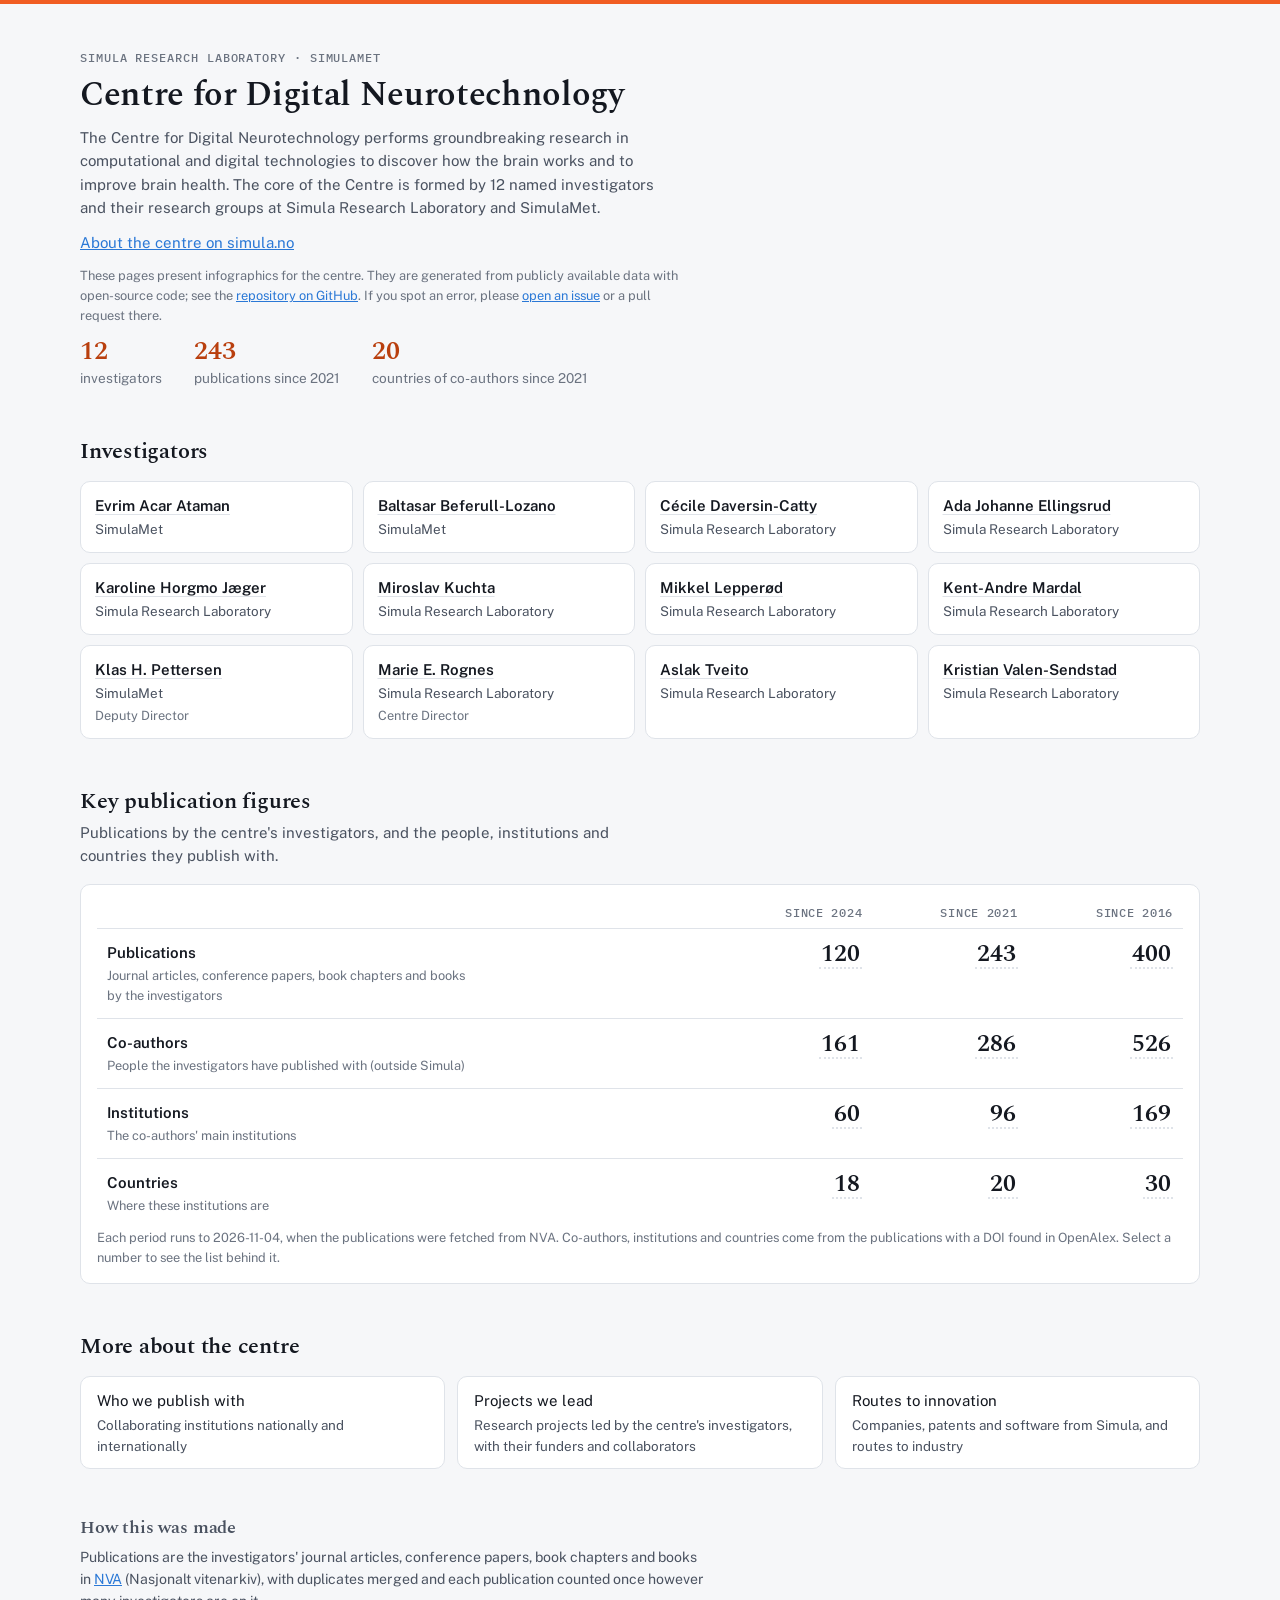
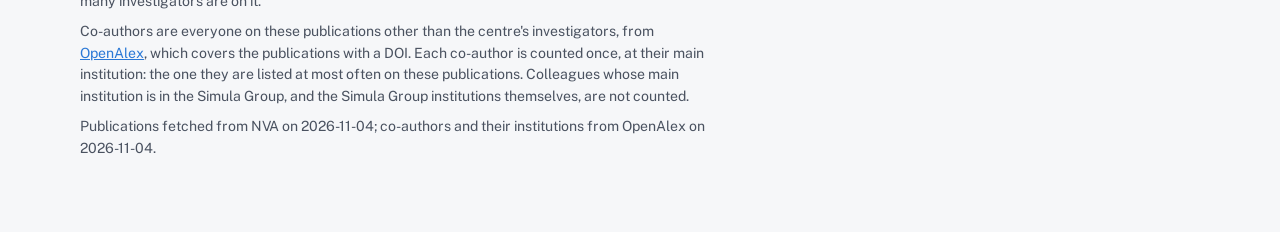
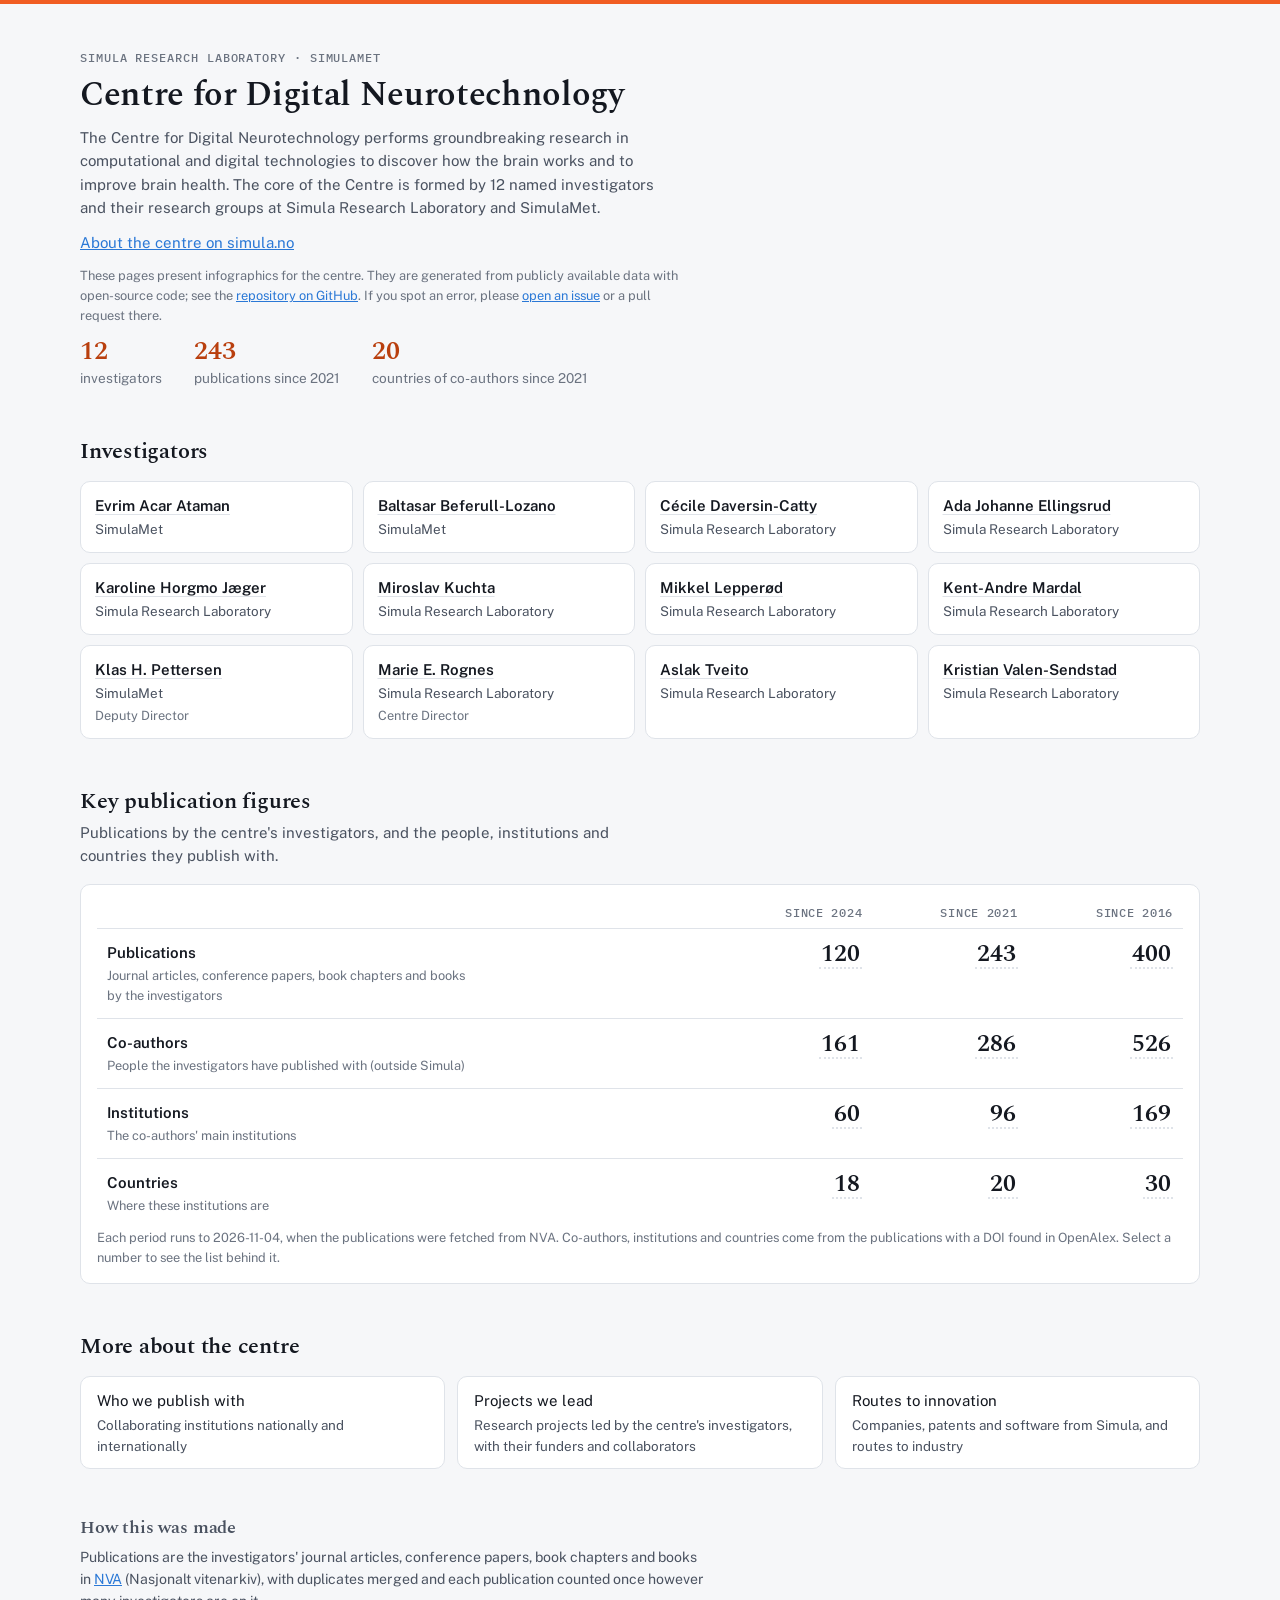
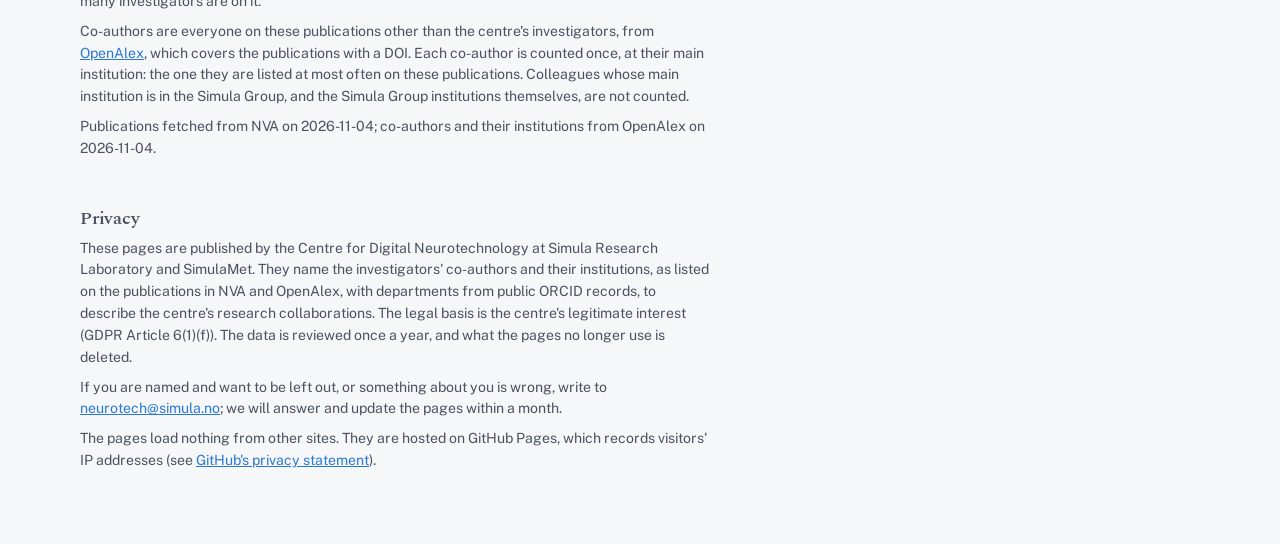
